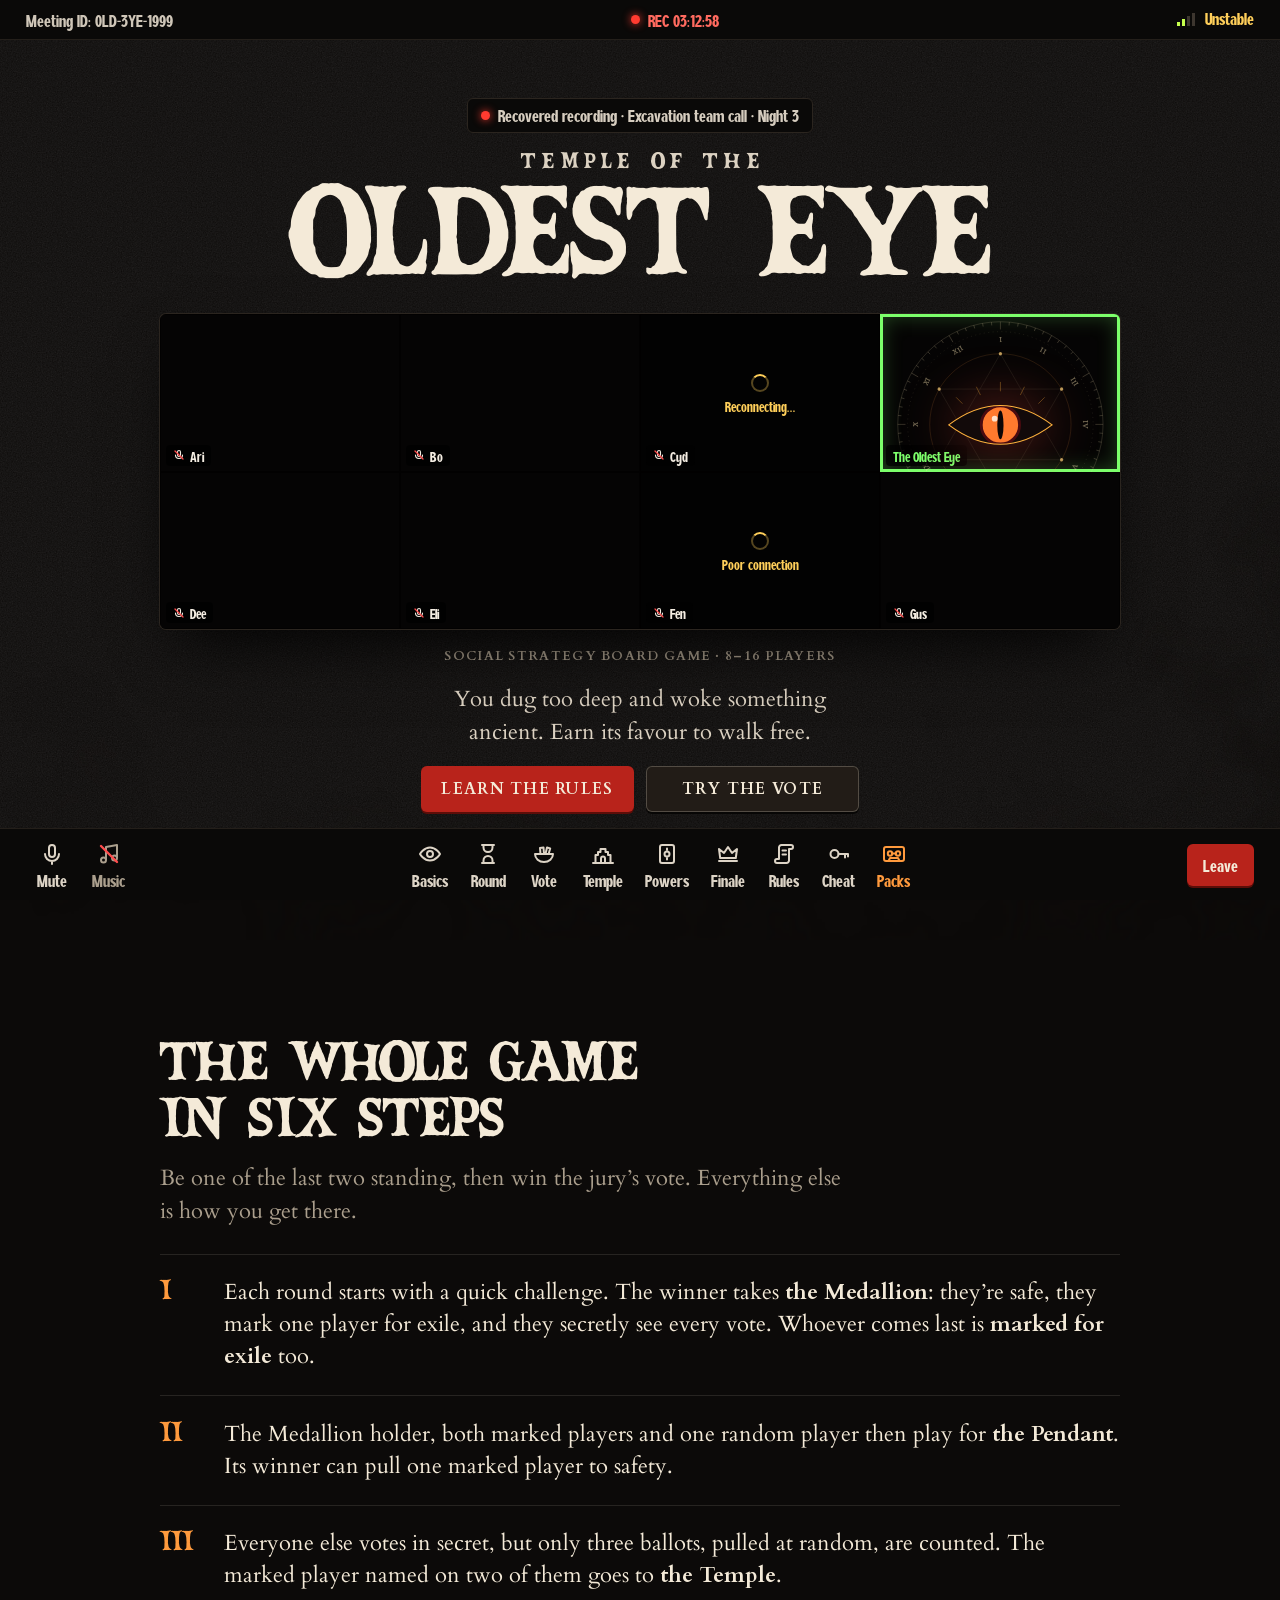
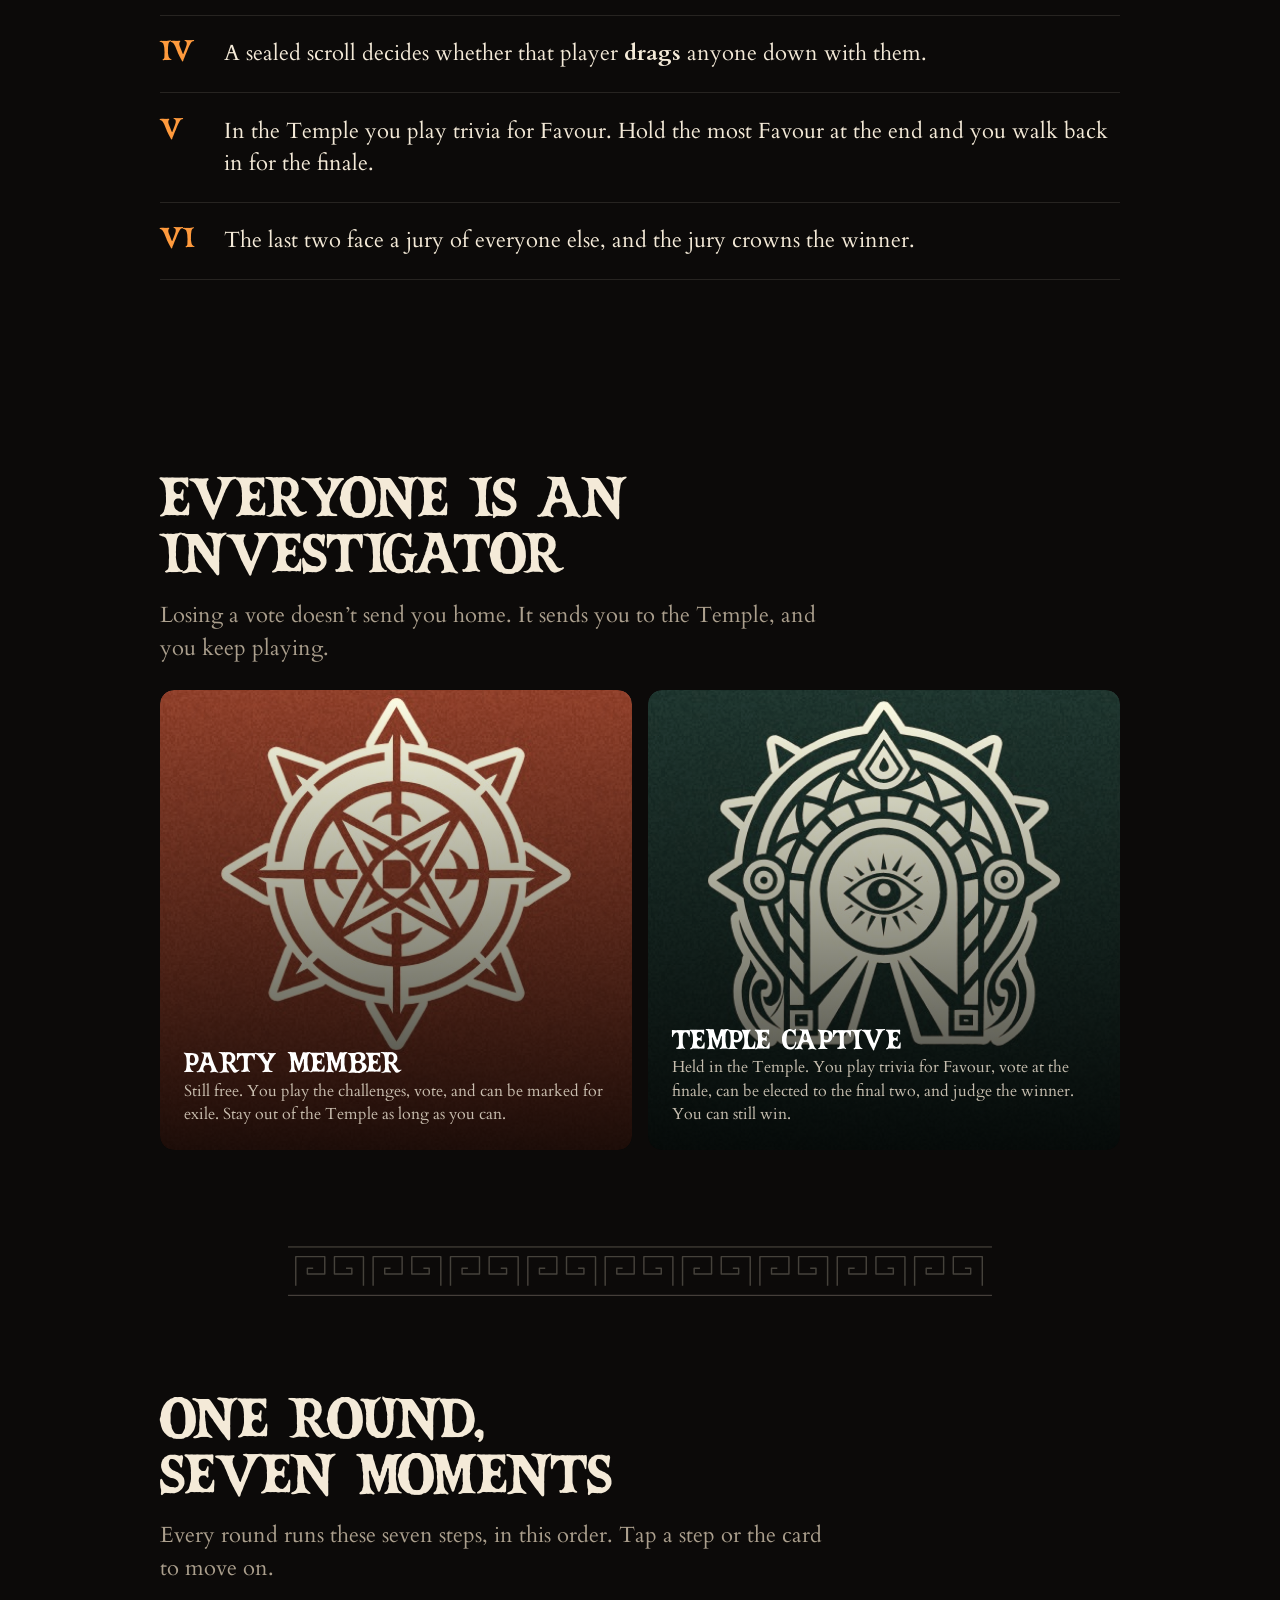
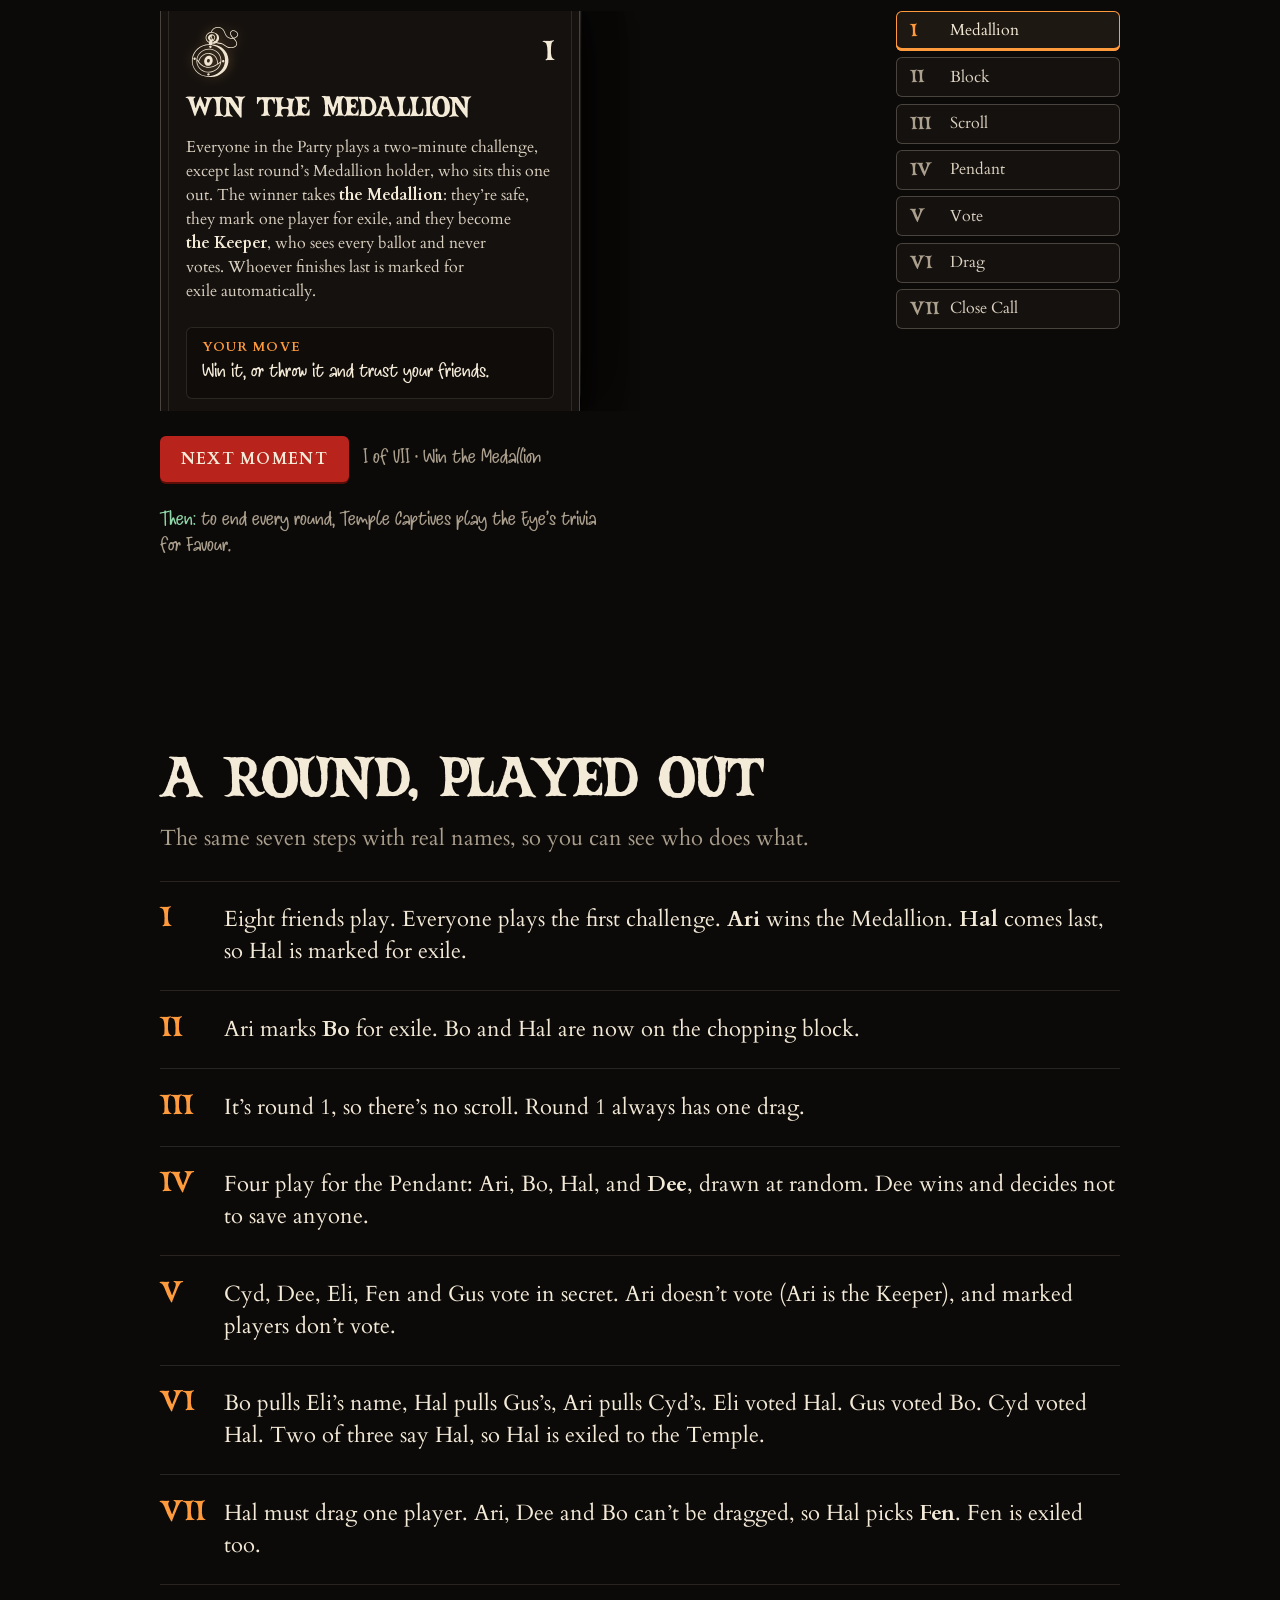
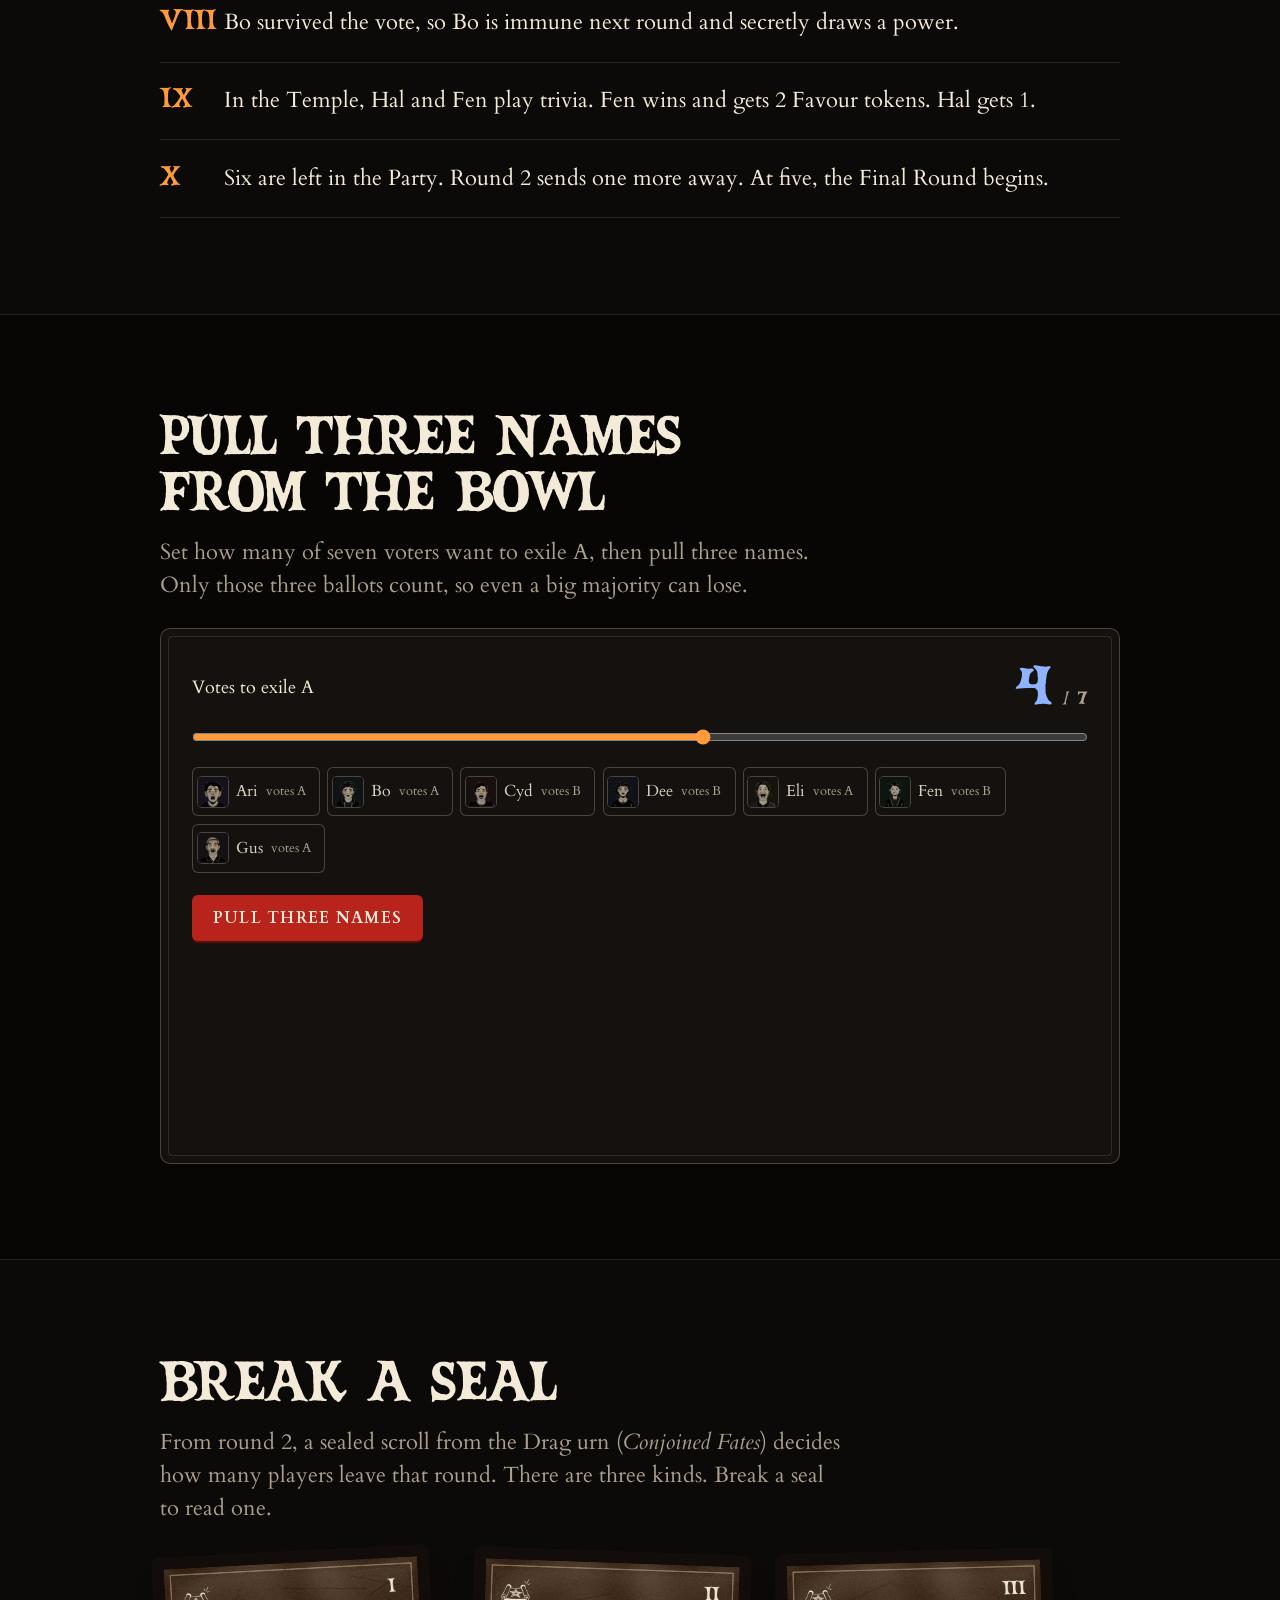
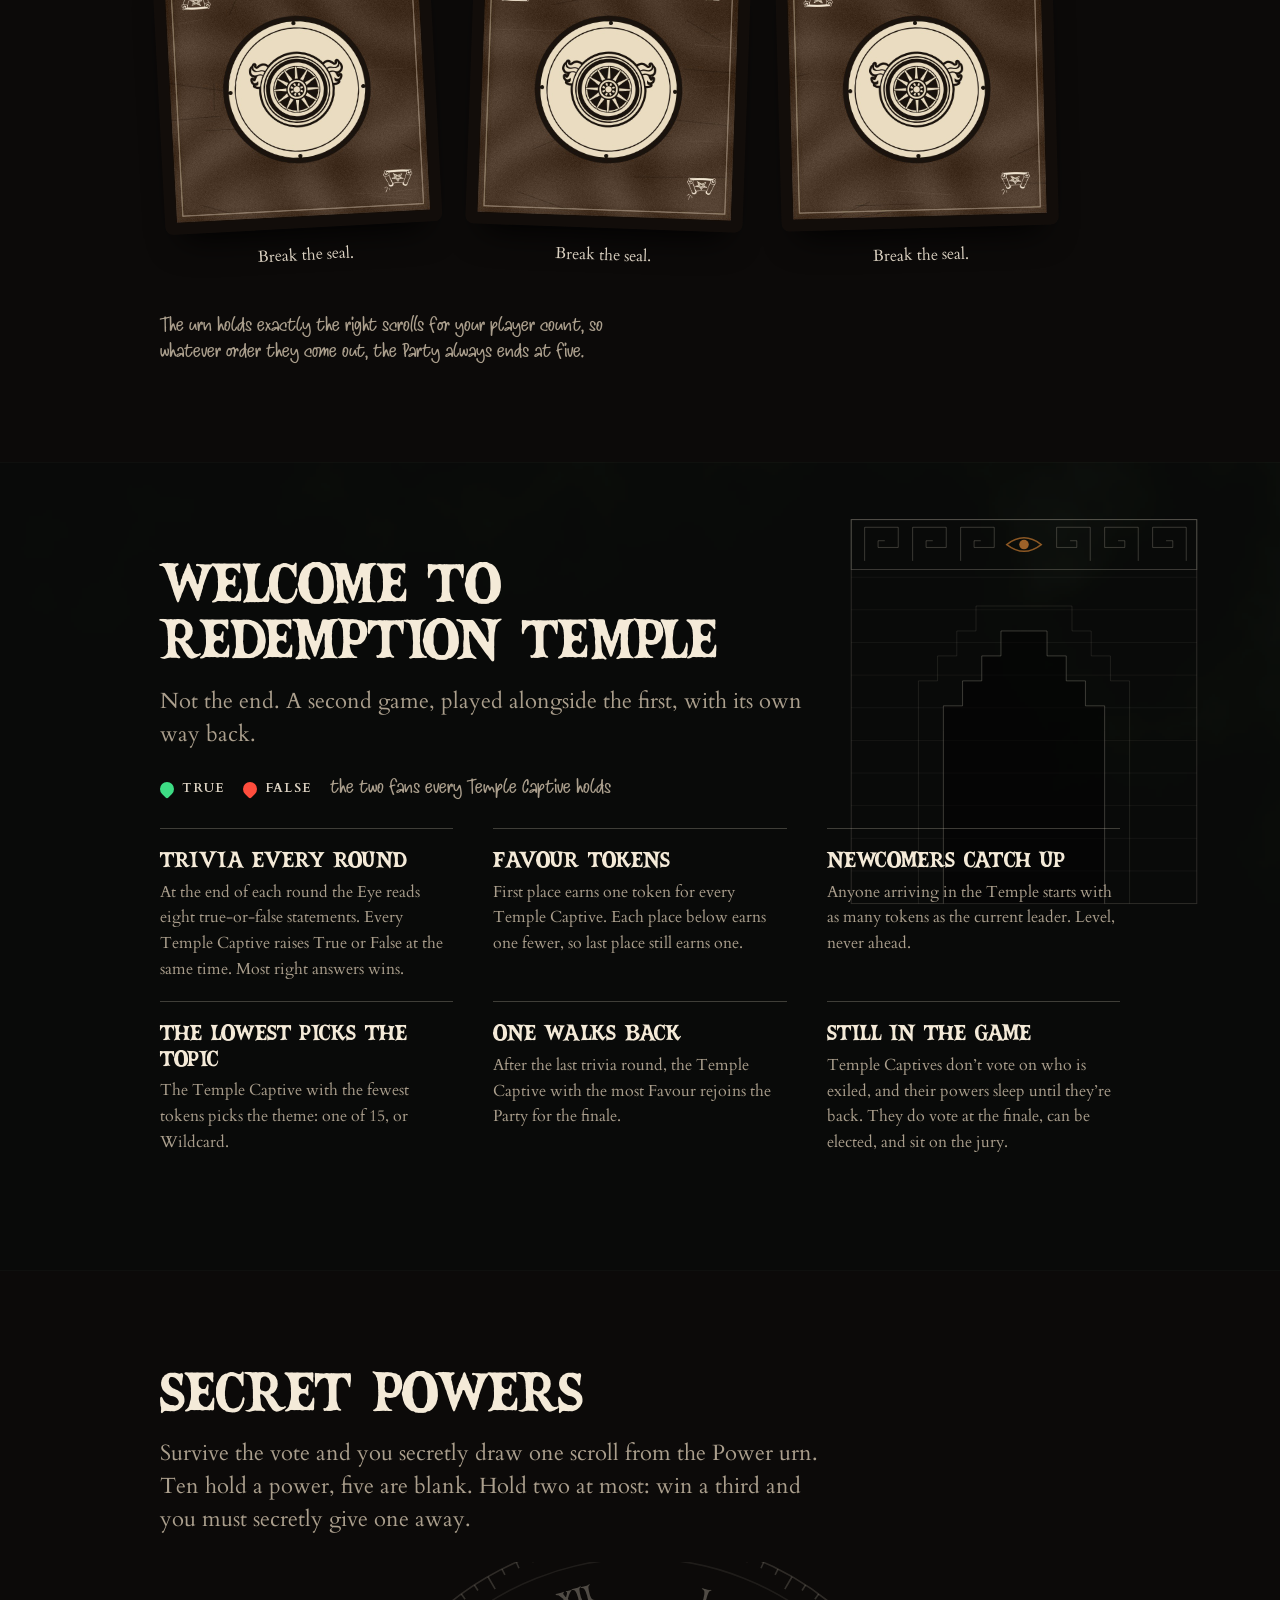
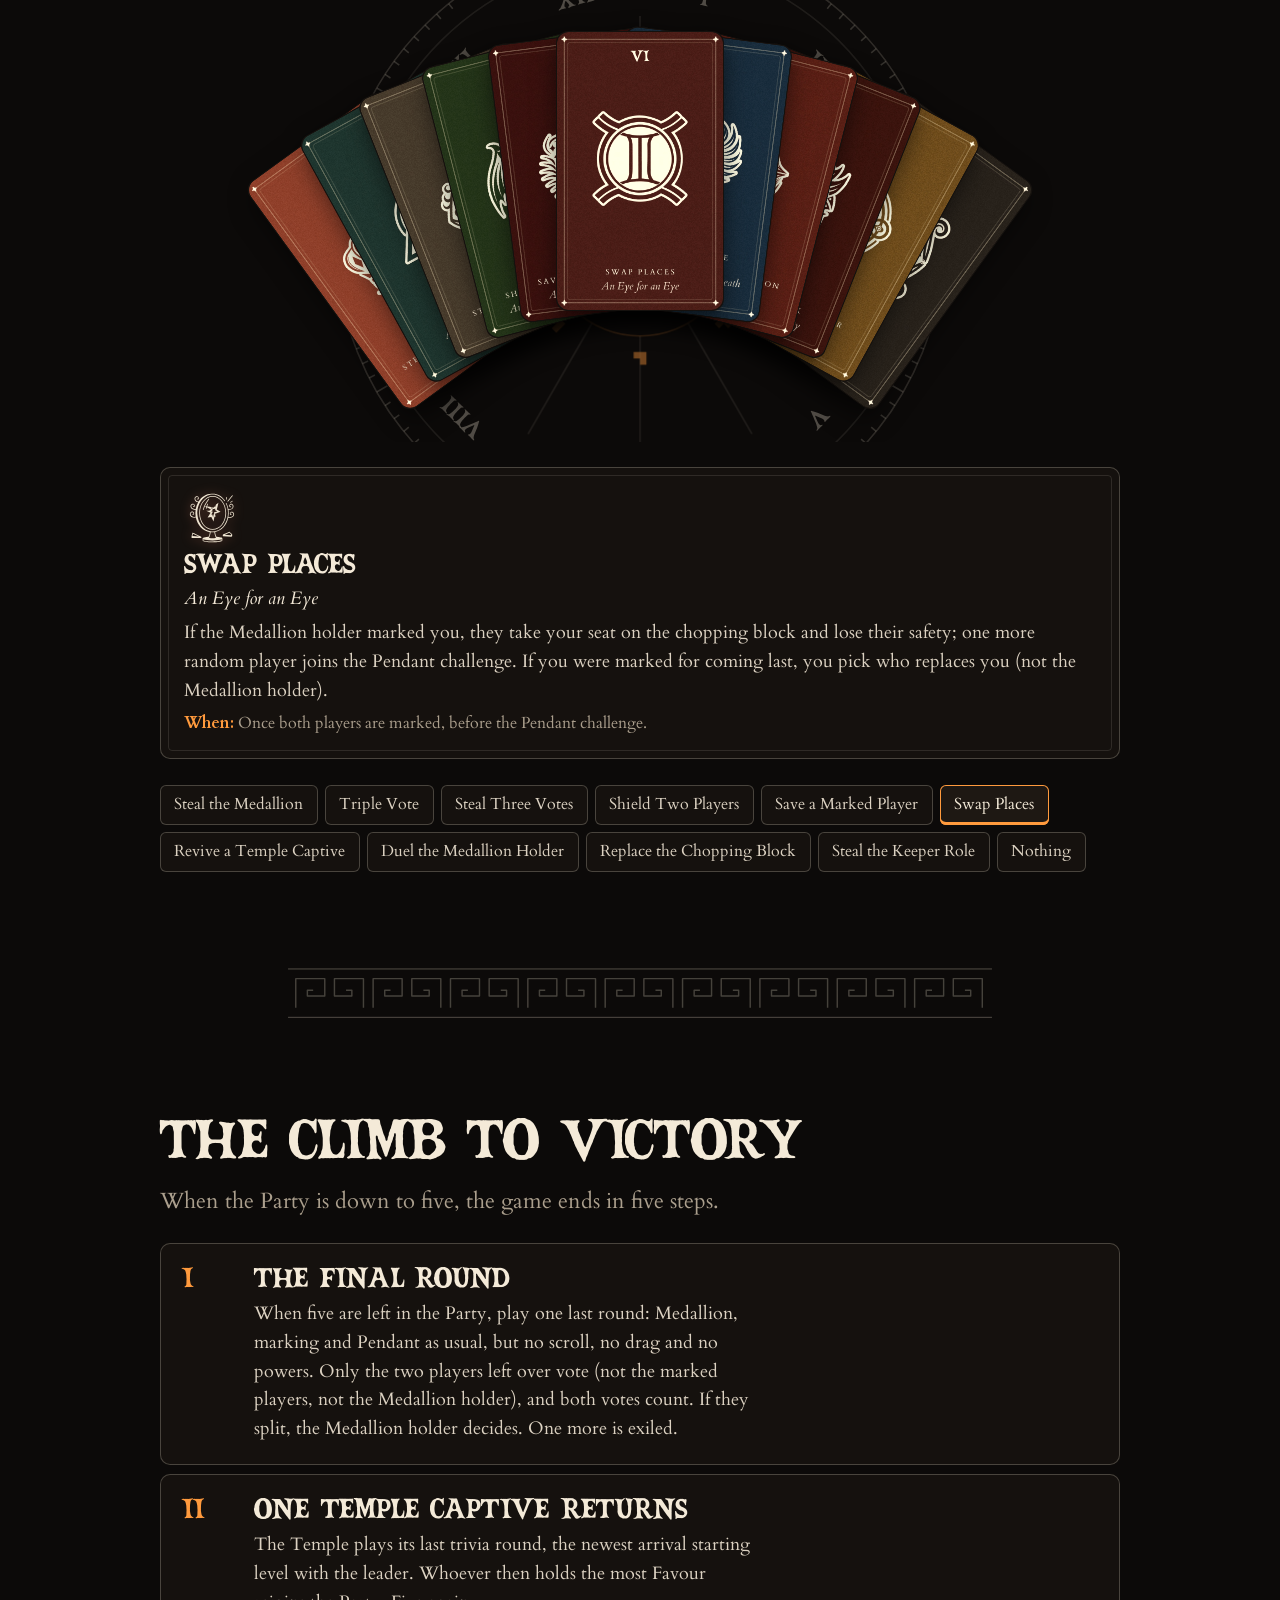
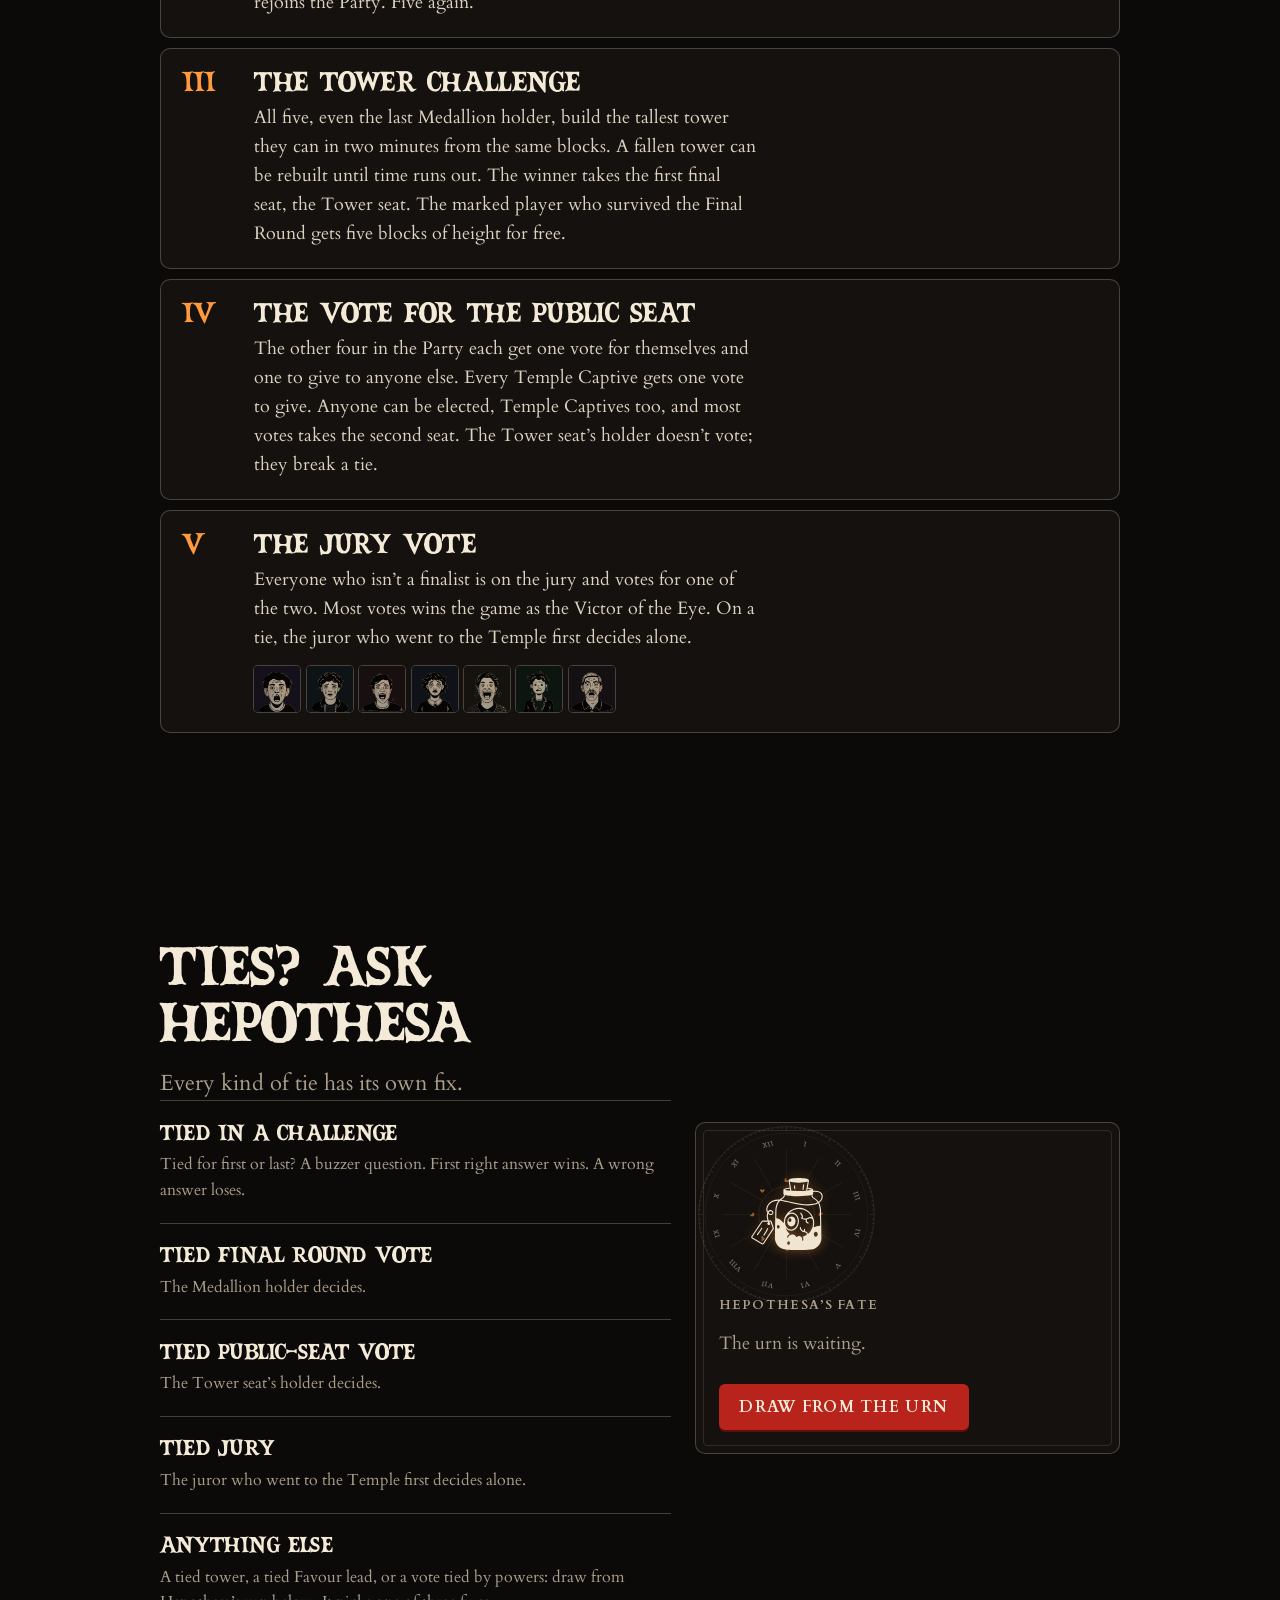
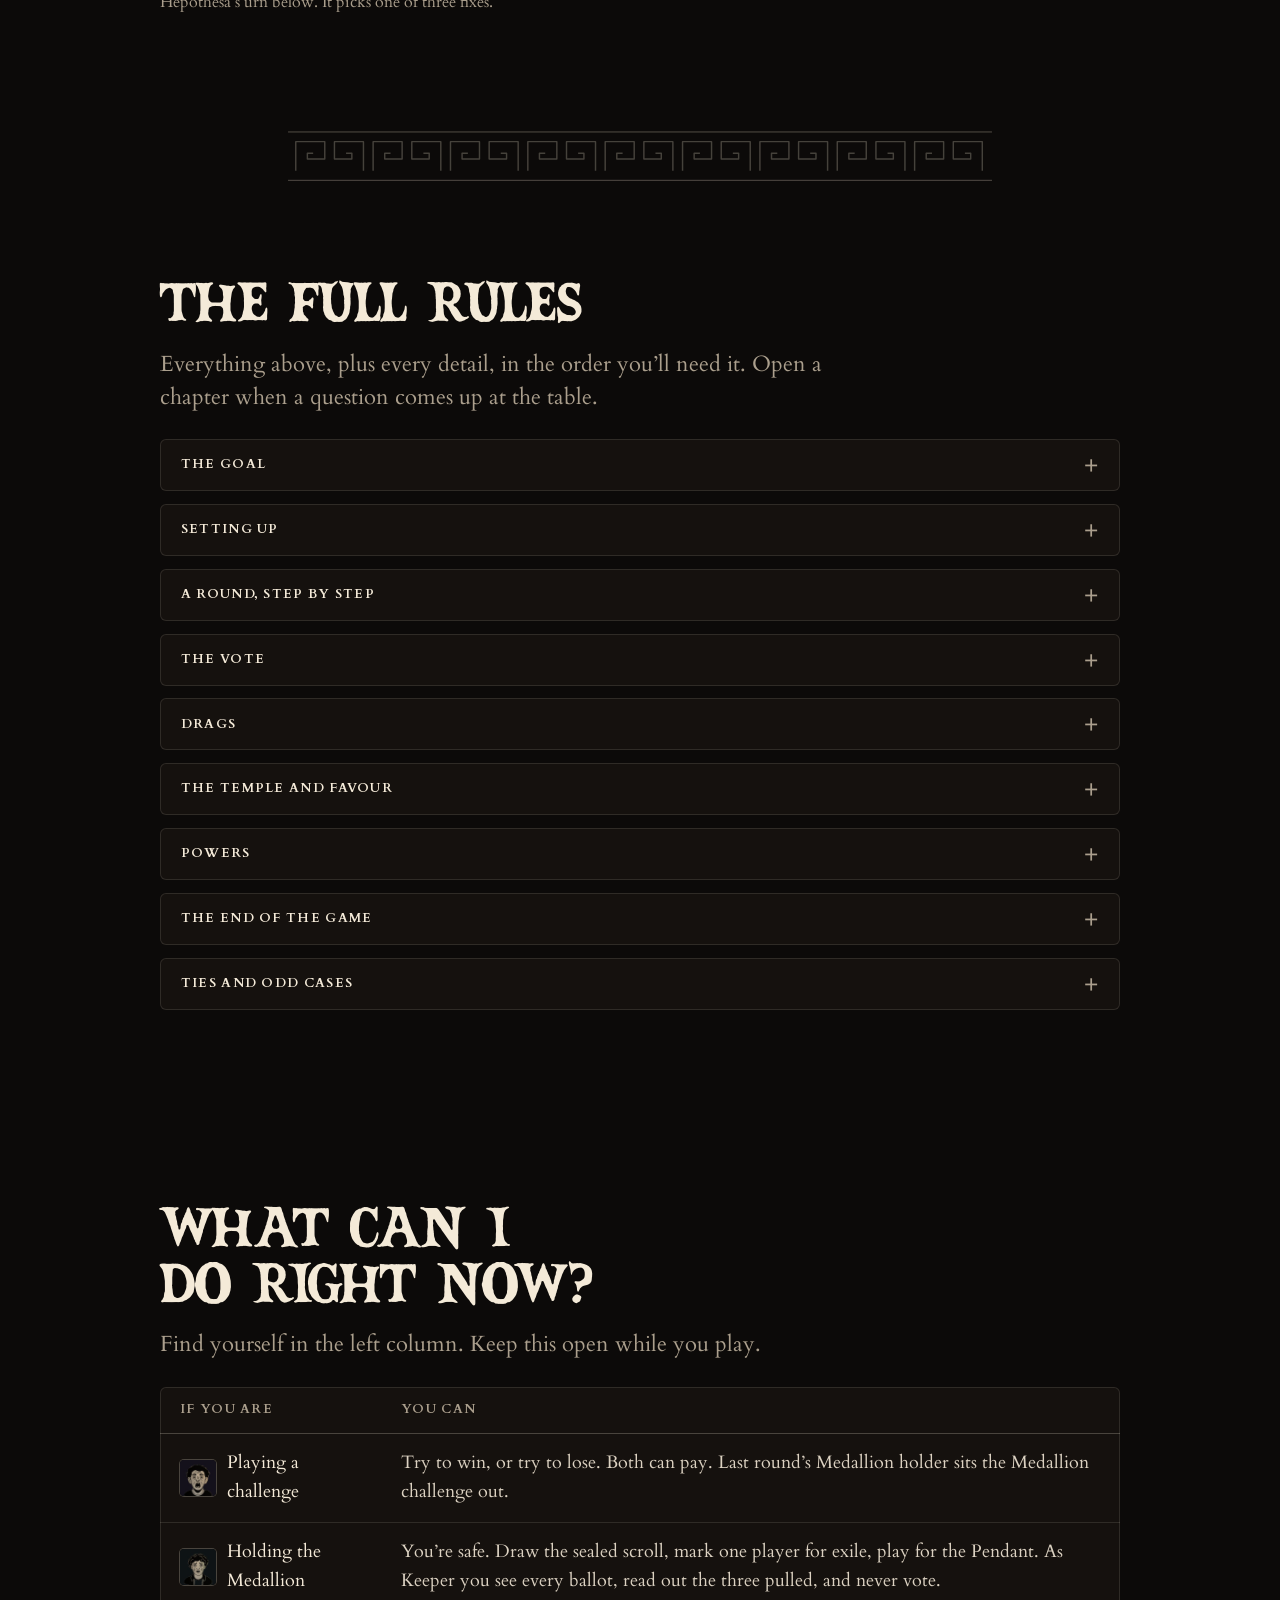
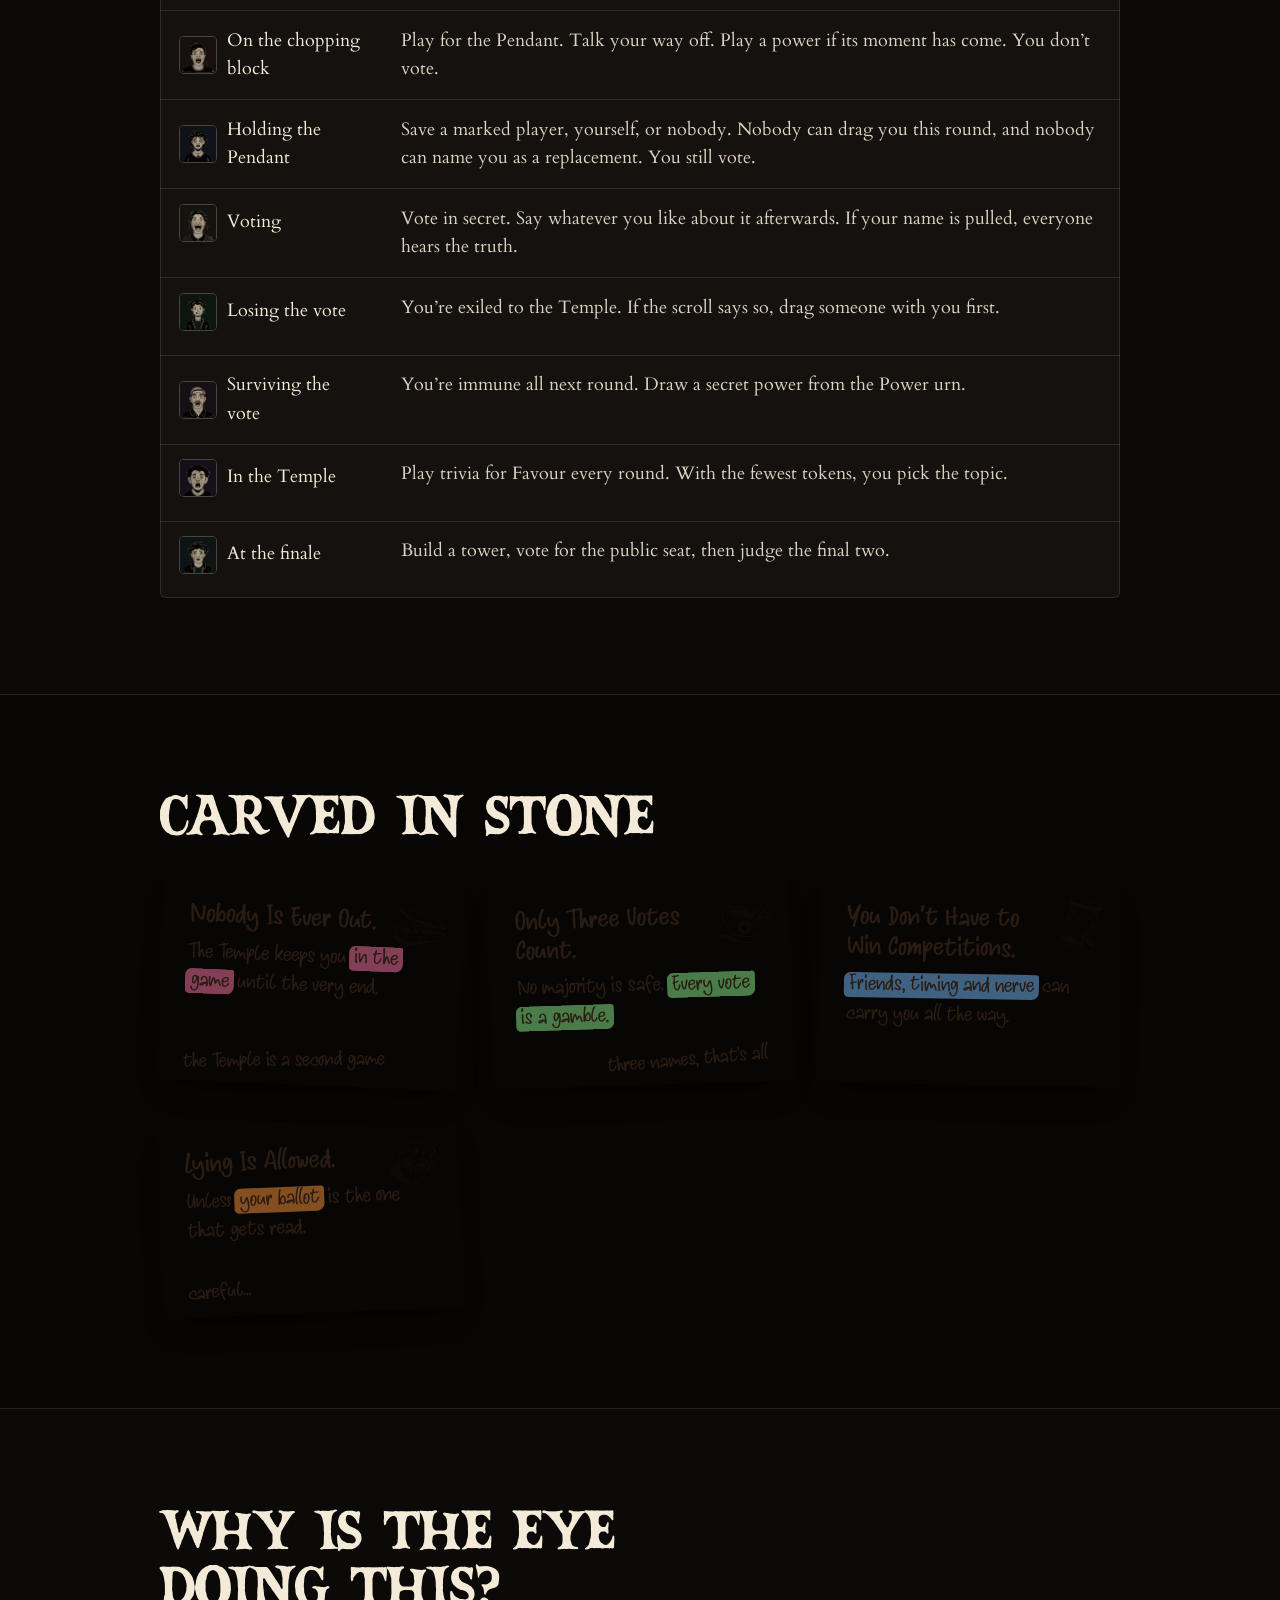
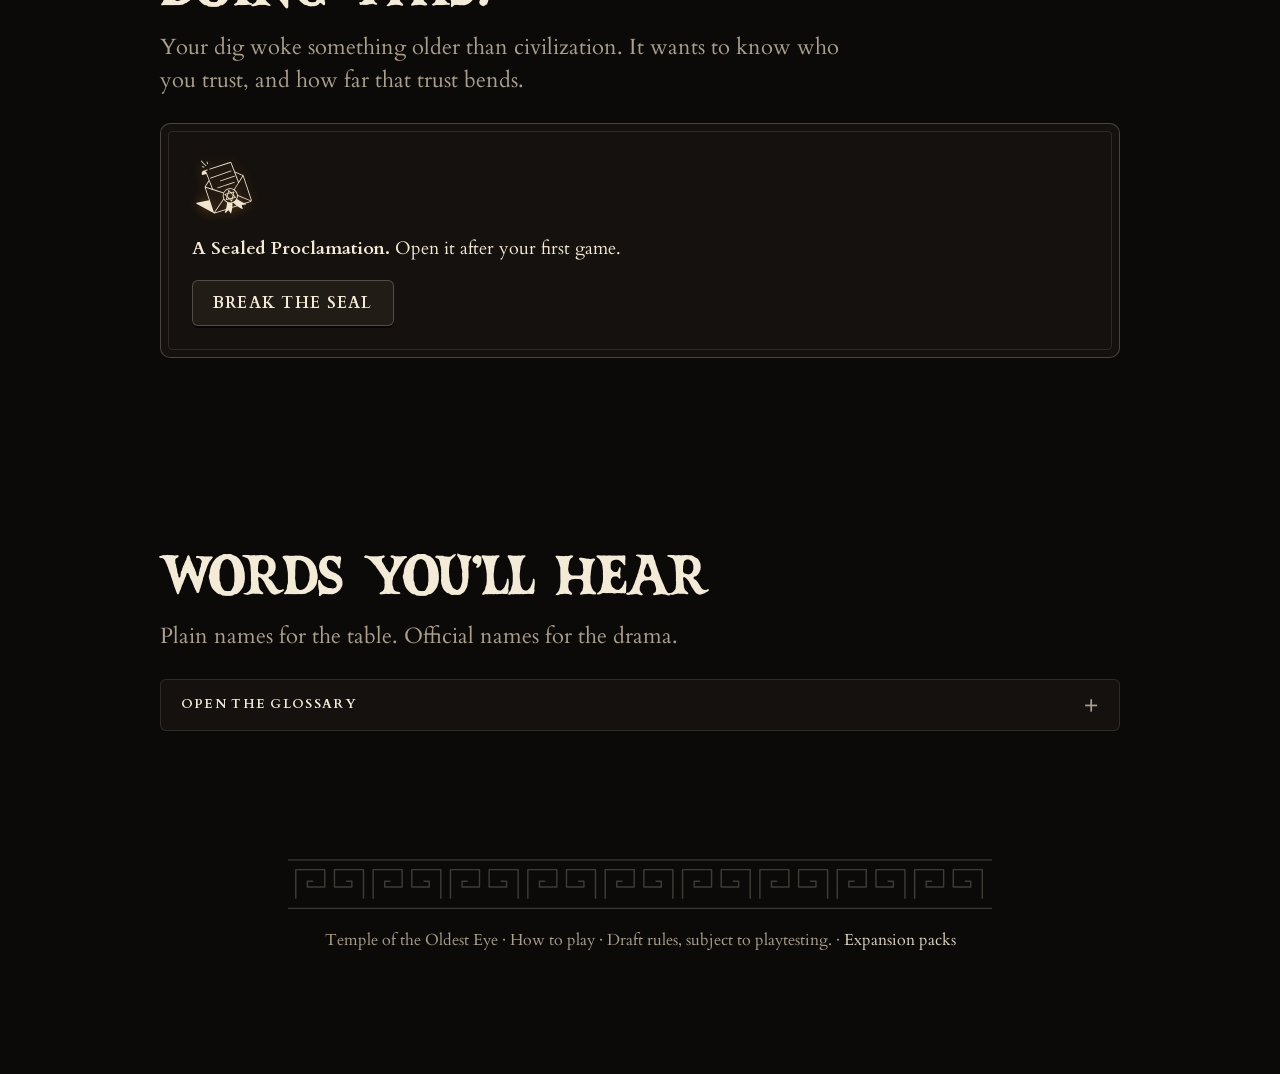
==== index.html @ 4ba27af8 "Share previews and descriptions" ====
<!doctype html>
<html lang="en">
<head>
<meta charset="utf-8">
<meta name="viewport" content="width=device-width, initial-scale=1, viewport-fit=cover">
<title>Temple of the Oldest Eye</title>
<meta name="description" content="A social strategy board game for 8 to 16 players. You dug too deep and woke something ancient. Earn its favour to walk free.">
<link rel="canonical" href="https://totoe.space/">
<meta property="og:type" content="website">
<meta property="og:site_name" content="Temple of the Oldest Eye">
<meta property="og:title" content="Temple of the Oldest Eye">
<meta property="og:description" content="A social strategy board game for 8 to 16 players. You dug too deep and woke something ancient. Earn its favour to walk free.">
<meta property="og:url" content="https://totoe.space/">
<meta property="og:image" content="https://totoe.space/og.jpg">
<meta property="og:image:width" content="1200">
<meta property="og:image:height" content="630">
<meta property="og:image:alt" content="A recovered video call: the excavation team’s webcams and the Oldest Eye’s tile under the title Temple of the Oldest Eye">
<meta name="twitter:card" content="summary_large_image">
<meta name="twitter:title" content="Temple of the Oldest Eye">
<meta name="twitter:description" content="A social strategy board game for 8 to 16 players. You dug too deep and woke something ancient. Earn its favour to walk free.">
<meta name="twitter:image" content="https://totoe.space/og.jpg">
<link rel="icon" type="image/svg+xml" href="data:image/svg+xml,%3Csvg xmlns=%22http://www.w3.org/2000/svg%22 viewBox=%220 0 64 64%22%3E%3CclipPath id=%22a%22%3E%3Cpath d=%22M4 32Q32 10 60 32Q32 54 4 32Z%22/%3E%3C/clipPath%3E%3Cpath d=%22M4 32Q32 10 60 32Q32 54 4 32Z%22 fill=%22%231a0e0c%22/%3E%3Cg clip-path=%22url%28%23a%29%22%3E%3Ccircle cx=%2232%22 cy=%2232%22 r=%2212%22 fill=%22%23ff7a2e%22 stroke=%22%234a0b10%22 stroke-width=%222.5%22/%3E%3Cellipse cx=%2232%22 cy=%2232%22 rx=%222.4%22 ry=%229.5%22 fill=%22%230b0506%22/%3E%3Ccircle cx=%2228%22 cy=%2228%22 r=%222%22 fill=%22%23fff4e6%22 opacity=%22.85%22/%3E%3C/g%3E%3Cpath d=%22M4 32Q32 10 60 32Q32 54 4 32Z%22 fill=%22none%22 stroke=%22%23ffb23d%22 stroke-width=%223%22 stroke-linejoin=%22round%22/%3E%3C/svg%3E">
<meta name="theme-color" content="#101012">
<script>
  // Review switch: ?still renders every animation in its finished state, as reduced motion does.
  if (/[?&]still\b/.test(location.search)) {
    const mm = window.matchMedia.bind(window);
    const still = q => ({ matches: true, media: q, onchange: null, addEventListener() {}, removeEventListener() {}, addListener() {}, removeListener() {}, dispatchEvent() { return false; } });
    window.matchMedia = q => /prefers-reduced-motion:\s*reduce/.test(q) ? still(q) : mm(q);
  }
</script>
  <script type="module" crossorigin>var bx0=Object.defineProperty;var DX=t=>{throw TypeError(t)};var Mx0=(t,e,n)=>e in t?bx0(t,e,{enumerable:!0,configurable:!0,writable:!0,value:n}):t[e]=n;var Y0=(t,e,n)=>Mx0(t,typeof e!="symbol"?e+"":e,n),iG=(t,e,n)=>e.has(t)||DX("Cannot "+n);var l1=(t,e,n)=>(iG(t,e,"read from private field"),n?n.call(t):e.get(t)),$1=(t,e,n)=>e.has(t)?DX("Cannot add the same private member more than once"):e instanceof WeakSet?e.add(t):e.set(t,n),a2=(t,e,n,s)=>(iG(t,e,"write to private field"),s?s.call(t,n):e.set(t,n),n),ee=(t,e,n)=>(iG(t,e,"access private method"),n);var Hw=(t,e,n,s)=>({set _(r){a2(t,e,r,n)},get _(){return l1(t,e,s)}});(function(){const e=document.createElement("link").relList;if(e&&e.supports&&e.supports("modulepreload"))return;for(const r of document.querySelectorAll('link[rel="modulepreload"]'))s(r);new MutationObserver(r=>{for(const o of r)if(o.type==="childList")for(const i of o.addedNodes)i.tagName==="LINK"&&i.rel==="modulepreload"&&s(i)}).observe(document,{childList:!0,subtree:!0});function n(r){const o={};return r.integrity&&(o.integrity=r.integrity),r.referrerPolicy&&(o.referrerPolicy=r.referrerPolicy),r.crossOrigin==="use-credentials"?o.credentials="include":r.crossOrigin==="anonymous"?o.credentials="omit":o.credentials="same-origin",o}function s(r){if(r.ep)return;r.ep=!0;const o=n(r);fetch(r.href,o)}})();function YO(t){return t&&t.__esModule&&Object.prototype.hasOwnProperty.call(t,"default")?t.default:t}var kn0={exports:{}},hk={};/**
 * @license React
 * react-jsx-runtime.production.js
 *
 * Copyright (c) Meta Platforms, Inc. and affiliates.
 *
 * This source code is licensed under the MIT license found in the
 * LICENSE file in the root directory of this source tree.
 */var Ix0=Symbol.for("react.transitional.element"),Bx0=Symbol.for("react.fragment");function Rn0(t,e,n){var s=null;if(n!==void 0&&(s=""+n),e.key!==void 0&&(s=""+e.key),"key"in e){n={};for(var r in e)r!=="key"&&(n[r]=e[r])}else n=e;return e=n.ref,{$$typeof:Ix0,type:t,key:s,ref:e!==void 0?e:null,props:n}}hk.Fragment=Bx0;hk.jsx=Rn0;hk.jsxs=Rn0;kn0.exports=hk;var Z=kn0.exports,Un0={exports:{}},mk={},Dn0={exports:{}},Gn0={};/**
 * @license React
 * scheduler.production.js
 *
 * Copyright (c) Meta Platforms, Inc. and affiliates.
 *
 * This source code is licensed under the MIT license found in the
 * LICENSE file in the root directory of this source tree.
 */(function(t){function e(O,H){var $=O.length;O.push(H);e:for(;0<$;){var e0=$-1>>>1,X=O[e0];if(0<r(X,H))O[e0]=H,O[$]=X,$=e0;else break e}}function n(O){return O.length===0?null:O[0]}function s(O){if(O.length===0)return null;var H=O[0],$=O.pop();if($!==H){O[0]=$;e:for(var e0=0,X=O.length,n0=X>>>1;e0<n0;){var o0=2*(e0+1)-1,C0=O[o0],l0=o0+1,f0=O[l0];if(0>r(C0,$))l0<X&&0>r(f0,C0)?(O[e0]=f0,O[l0]=$,e0=l0):(O[e0]=C0,O[o0]=$,e0=o0);else if(l0<X&&0>r(f0,$))O[e0]=f0,O[l0]=$,e0=l0;else break e}}return H}function r(O,H){var $=O.sortIndex-H.sortIndex;return $!==0?$:O.id-H.id}if(t.unstable_now=void 0,typeof performance=="object"&&typeof performance.now=="function"){var o=performance;t.unstable_now=function(){return o.now()}}else{var i=Date,a=i.now();t.unstable_now=function(){return i.now()-a}}var c=[],l=[],u=1,d=null,p=3,h=!1,m=!1,v=!1,C=!1,y=typeof setTimeout=="function"?setTimeout:null,E=typeof clearTimeout=="function"?clearTimeout:null,x=typeof setImmediate<"u"?setImmediate:null;function w(O){for(var H=n(l);H!==null;){if(H.callback===null)s(l);else if(H.startTime<=O)s(l),H.sortIndex=H.expirationTime,e(c,H);else break;H=n(l)}}function I(O){if(v=!1,w(O),!m)if(n(c)!==null)m=!0,k||(k=!0,z());else{var H=n(l);H!==null&&J(I,H.startTime-O)}}var k=!1,T=-1,B=5,S=-1;function R(){return C?!0:!(t.unstable_now()-S<B)}function D(){if(C=!1,k){var O=t.unstable_now();S=O;var H=!0;try{e:{m=!1,v&&(v=!1,E(T),T=-1),h=!0;var $=p;try{t:{for(w(O),d=n(c);d!==null&&!(d.expirationTime>O&&R());){var e0=d.callback;if(typeof e0=="function"){d.callback=null,p=d.priorityLevel;var X=e0(d.expirationTime<=O);if(O=t.unstable_now(),typeof X=="function"){d.callback=X,w(O),H=!0;break t}d===n(c)&&s(c),w(O)}else s(c);d=n(c)}if(d!==null)H=!0;else{var n0=n(l);n0!==null&&J(I,n0.startTime-O),H=!1}}break e}finally{d=null,p=$,h=!1}H=void 0}}finally{H?z():k=!1}}}var z;if(typeof x=="function")z=function(){x(D)};else if(typeof MessageChannel<"u"){var V=new MessageChannel,F=V.port2;V.port1.onmessage=D,z=function(){F.postMessage(null)}}else z=function(){y(D,0)};function J(O,H){T=y(function(){O(t.unstable_now())},H)}t.unstable_IdlePriority=5,t.unstable_ImmediatePriority=1,t.unstable_LowPriority=4,t.unstable_NormalPriority=3,t.unstable_Profiling=null,t.unstable_UserBlockingPriority=2,t.unstable_cancelCallback=function(O){O.callback=null},t.unstable_forceFrameRate=function(O){0>O||125<O?console.error("forceFrameRate takes a positive int between 0 and 125, forcing frame rates higher than 125 fps is not supported"):B=0<O?Math.floor(1e3/O):5},t.unstable_getCurrentPriorityLevel=function(){return p},t.unstable_next=function(O){switch(p){case 1:case 2:case 3:var H=3;break;default:H=p}var $=p;p=H;try{return O()}finally{p=$}},t.unstable_requestPaint=function(){C=!0},t.unstable_runWithPriority=function(O,H){switch(O){case 1:case 2:case 3:case 4:case 5:break;default:O=3}var $=p;p=O;try{return H()}finally{p=$}},t.unstable_scheduleCallback=function(O,H,$){var e0=t.unstable_now();switch(typeof $=="object"&&$!==null?($=$.delay,$=typeof $=="number"&&0<$?e0+$:e0):$=e0,O){case 1:var X=-1;break;case 2:X=250;break;case 5:X=1073741823;break;case 4:X=1e4;break;default:X=5e3}return X=$+X,O={id:u++,callback:H,priorityLevel:O,startTime:$,expirationTime:X,sortIndex:-1},$>e0?(O.sortIndex=$,e(l,O),n(c)===null&&O===n(l)&&(v?(E(T),T=-1):v=!0,J(I,$-e0))):(O.sortIndex=X,e(c,O),m||h||(m=!0,k||(k=!0,z()))),O},t.unstable_shouldYield=R,t.unstable_wrapCallback=function(O){var H=p;return function(){var $=p;p=H;try{return O.apply(this,arguments)}finally{p=$}}}})(Gn0);Dn0.exports=Gn0;var Sx0=Dn0.exports,Pn0={exports:{}},je={};/**
 * @license React
 * react.production.js
 *
 * Copyright (c) Meta Platforms, Inc. and affiliates.
 *
 * This source code is licensed under the MIT license found in the
 * LICENSE file in the root directory of this source tree.
 */var qO=Symbol.for("react.transitional.element"),Qx0=Symbol.for("react.portal"),Tx0=Symbol.for("react.fragment"),kx0=Symbol.for("react.strict_mode"),Rx0=Symbol.for("react.profiler"),Ux0=Symbol.for("react.consumer"),Dx0=Symbol.for("react.context"),Gx0=Symbol.for("react.forward_ref"),Px0=Symbol.for("react.suspense"),zx0=Symbol.for("react.memo"),zn0=Symbol.for("react.lazy"),GX=Symbol.iterator;function Yx0(t){return t===null||typeof t!="object"?null:(t=GX&&t[GX]||t["@@iterator"],typeof t=="function"?t:null)}var Yn0={isMounted:function(){return!1},enqueueForceUpdate:function(){},enqueueReplaceState:function(){},enqueueSetState:function(){}},qn0=Object.assign,Ln0={};function wm(t,e,n){this.props=t,this.context=e,this.refs=Ln0,this.updater=n||Yn0}wm.prototype.isReactComponent={};wm.prototype.setState=function(t,e){if(typeof t!="object"&&typeof t!="function"&&t!=null)throw Error("takes an object of state variables to update or a function which returns an object of state variables.");this.updater.enqueueSetState(this,t,e,"setState")};wm.prototype.forceUpdate=function(t){this.updater.enqueueForceUpdate(this,t,"forceUpdate")};function Fn0(){}Fn0.prototype=wm.prototype;function LO(t,e,n){this.props=t,this.context=e,this.refs=Ln0,this.updater=n||Yn0}var FO=LO.prototype=new Fn0;FO.constructor=LO;qn0(FO,wm.prototype);FO.isPureReactComponent=!0;var PX=Array.isArray,Nt={H:null,A:null,T:null,S:null,V:null},Kn0=Object.prototype.hasOwnProperty;function KO(t,e,n,s,r,o){return n=o.ref,{$$typeof:qO,type:t,key:e,ref:n!==void 0?n:null,props:o}}function qx0(t,e){return KO(t.type,e,void 0,void 0,void 0,t.props)}function OO(t){return typeof t=="object"&&t!==null&&t.$$typeof===qO}function Lx0(t){var e={"=":"=0",":":"=2"};return"$"+t.replace(/[=:]/g,function(n){return e[n]})}var zX=/\/+/g;function aG(t,e){return typeof t=="object"&&t!==null&&t.key!=null?Lx0(""+t.key):e.toString(36)}function YX(){}function Fx0(t){switch(t.status){case"fulfilled":return t.value;case"rejected":throw t.reason;default:switch(typeof t.status=="string"?t.then(YX,YX):(t.status="pending",t.then(function(e){t.status==="pending"&&(t.status="fulfilled",t.value=e)},function(e){t.status==="pending"&&(t.status="rejected",t.reason=e)})),t.status){case"fulfilled":return t.value;case"rejected":throw t.reason}}throw t}function Kp(t,e,n,s,r){var o=typeof t;(o==="undefined"||o==="boolean")&&(t=null);var i=!1;if(t===null)i=!0;else switch(o){case"bigint":case"string":case"number":i=!0;break;case"object":switch(t.$$typeof){case qO:case Qx0:i=!0;break;case zn0:return i=t._init,Kp(i(t._payload),e,n,s,r)}}if(i)return r=r(t),i=s===""?"."+aG(t,0):s,PX(r)?(n="",i!=null&&(n=i.replace(zX,"$&/")+"/"),Kp(r,e,n,"",function(l){return l})):r!=null&&(OO(r)&&(r=qx0(r,n+(r.key==null||t&&t.key===r.key?"":(""+r.key).replace(zX,"$&/")+"/")+i)),e.push(r)),1;i=0;var a=s===""?".":s+":";if(PX(t))for(var c=0;c<t.length;c++)s=t[c],o=a+aG(s,c),i+=Kp(s,e,n,o,r);else if(c=Yx0(t),typeof c=="function")for(t=c.call(t),c=0;!(s=t.next()).done;)s=s.value,o=a+aG(s,c++),i+=Kp(s,e,n,o,r);else if(o==="object"){if(typeof t.then=="function")return Kp(Fx0(t),e,n,s,r);throw e=String(t),Error("Objects are not valid as a React child (found: "+(e==="[object Object]"?"object with keys {"+Object.keys(t).join(", ")+"}":e)+"). If you meant to render a collection of children, use an array instead.")}return i}function jw(t,e,n){if(t==null)return t;var s=[],r=0;return Kp(t,s,"","",function(o){return e.call(n,o,r++)}),s}function Kx0(t){if(t._status===-1){var e=t._result;e=e(),e.then(function(n){(t._status===0||t._status===-1)&&(t._status=1,t._result=n)},function(n){(t._status===0||t._status===-1)&&(t._status=2,t._result=n)}),t._status===-1&&(t._status=0,t._result=e)}if(t._status===1)return t._result.default;throw t._result}var qX=typeof reportError=="function"?reportError:function(t){if(typeof window=="object"&&typeof window.ErrorEvent=="function"){var e=new window.ErrorEvent("error",{bubbles:!0,cancelable:!0,message:typeof t=="object"&&t!==null&&typeof t.message=="string"?String(t.message):String(t),error:t});if(!window.dispatchEvent(e))return}else if(typeof process=="object"&&typeof process.emit=="function"){process.emit("uncaughtException",t);return}console.error(t)};function Ox0(){}je.Children={map:jw,forEach:function(t,e,n){jw(t,function(){e.apply(this,arguments)},n)},count:function(t){var e=0;return jw(t,function(){e++}),e},toArray:function(t){return jw(t,function(e){return e})||[]},only:function(t){if(!OO(t))throw Error("React.Children.only expected to receive a single React element child.");return t}};je.Component=wm;je.Fragment=Tx0;je.Profiler=Rx0;je.PureComponent=LO;je.StrictMode=kx0;je.Suspense=Px0;je.__CLIENT_INTERNALS_DO_NOT_USE_OR_WARN_USERS_THEY_CANNOT_UPGRADE=Nt;je.__COMPILER_RUNTIME={__proto__:null,c:function(t){return Nt.H.useMemoCache(t)}};je.cache=function(t){return function(){return t.apply(null,arguments)}};je.cloneElement=function(t,e,n){if(t==null)throw Error("The argument must be a React element, but you passed "+t+".");var s=qn0({},t.props),r=t.key,o=void 0;if(e!=null)for(i in e.ref!==void 0&&(o=void 0),e.key!==void 0&&(r=""+e.key),e)!Kn0.call(e,i)||i==="key"||i==="__self"||i==="__source"||i==="ref"&&e.ref===void 0||(s[i]=e[i]);var i=arguments.length-2;if(i===1)s.children=n;else if(1<i){for(var a=Array(i),c=0;c<i;c++)a[c]=arguments[c+2];s.children=a}return KO(t.type,r,void 0,void 0,o,s)};je.createContext=function(t){return t={$$typeof:Dx0,_currentValue:t,_currentValue2:t,_threadCount:0,Provider:null,Consumer:null},t.Provider=t,t.Consumer={$$typeof:Ux0,_context:t},t};je.createElement=function(t,e,n){var s,r={},o=null;if(e!=null)for(s in e.key!==void 0&&(o=""+e.key),e)Kn0.call(e,s)&&s!=="key"&&s!=="__self"&&s!=="__source"&&(r[s]=e[s]);var i=arguments.length-2;if(i===1)r.children=n;else if(1<i){for(var a=Array(i),c=0;c<i;c++)a[c]=arguments[c+2];r.children=a}if(t&&t.defaultProps)for(s in i=t.defaultProps,i)r[s]===void 0&&(r[s]=i[s]);return KO(t,o,void 0,void 0,null,r)};je.createRef=function(){return{current:null}};je.forwardRef=function(t){return{$$typeof:Gx0,render:t}};je.isValidElement=OO;je.lazy=function(t){return{$$typeof:zn0,_payload:{_status:-1,_result:t},_init:Kx0}};je.memo=function(t,e){return{$$typeof:zx0,type:t,compare:e===void 0?null:e}};je.startTransition=function(t){var e=Nt.T,n={};Nt.T=n;try{var s=t(),r=Nt.S;r!==null&&r(n,s),typeof s=="object"&&s!==null&&typeof s.then=="function"&&s.then(Ox0,qX)}catch(o){qX(o)}finally{Nt.T=e}};je.unstable_useCacheRefresh=function(){return Nt.H.useCacheRefresh()};je.use=function(t){return Nt.H.use(t)};je.useActionState=function(t,e,n){return Nt.H.useActionState(t,e,n)};je.useCallback=function(t,e){return Nt.H.useCallback(t,e)};je.useContext=function(t){return Nt.H.useContext(t)};je.useDebugValue=function(){};je.useDeferredValue=function(t,e){return Nt.H.useDeferredValue(t,e)};je.useEffect=function(t,e,n){var s=Nt.H;if(typeof n=="function")throw Error("useEffect CRUD overload is not enabled in this build of React.");return s.useEffect(t,e)};je.useId=function(){return Nt.H.useId()};je.useImperativeHandle=function(t,e,n){return Nt.H.useImperativeHandle(t,e,n)};je.useInsertionEffect=function(t,e){return Nt.H.useInsertionEffect(t,e)};je.useLayoutEffect=function(t,e){return Nt.H.useLayoutEffect(t,e)};je.useMemo=function(t,e){return Nt.H.useMemo(t,e)};je.useOptimistic=function(t,e){return Nt.H.useOptimistic(t,e)};je.useReducer=function(t,e,n){return Nt.H.useReducer(t,e,n)};je.useRef=function(t){return Nt.H.useRef(t)};je.useState=function(t){return Nt.H.useState(t)};je.useSyncExternalStore=function(t,e,n){return Nt.H.useSyncExternalStore(t,e,n)};je.useTransition=function(){return Nt.H.useTransition()};je.version="19.1.0";Pn0.exports=je;var i0=Pn0.exports;const kt=YO(i0);var On0={exports:{}},U7={};/**
 * @license React
 * react-dom.production.js
 *
 * Copyright (c) Meta Platforms, Inc. and affiliates.
 *
 * This source code is licensed under the MIT license found in the
 * LICENSE file in the root directory of this source tree.
 */var Vx0=i0;function Vn0(t){var e="https://react.dev/errors/"+t;if(1<arguments.length){e+="?args[]="+encodeURIComponent(arguments[1]);for(var n=2;n<arguments.length;n++)e+="&args[]="+encodeURIComponent(arguments[n])}return"Minified React error #"+t+"; visit "+e+" for the full message or use the non-minified dev environment for full errors and additional helpful warnings."}function qi(){}var C7={d:{f:qi,r:function(){throw Error(Vn0(522))},D:qi,C:qi,L:qi,m:qi,X:qi,S:qi,M:qi},p:0,findDOMNode:null},Jx0=Symbol.for("react.portal");function Nx0(t,e,n){var s=3<arguments.length&&arguments[3]!==void 0?arguments[3]:null;return{$$typeof:Jx0,key:s==null?null:""+s,children:t,containerInfo:e,implementation:n}}var Zy=Vx0.__CLIENT_INTERNALS_DO_NOT_USE_OR_WARN_USERS_THEY_CANNOT_UPGRADE;function gk(t,e){if(t==="font")return"";if(typeof e=="string")return e==="use-credentials"?e:""}U7.__DOM_INTERNALS_DO_NOT_USE_OR_WARN_USERS_THEY_CANNOT_UPGRADE=C7;U7.createPortal=function(t,e){var n=2<arguments.length&&arguments[2]!==void 0?arguments[2]:null;if(!e||e.nodeType!==1&&e.nodeType!==9&&e.nodeType!==11)throw Error(Vn0(299));return Nx0(t,e,null,n)};U7.flushSync=function(t){var e=Zy.T,n=C7.p;try{if(Zy.T=null,C7.p=2,t)return t()}finally{Zy.T=e,C7.p=n,C7.d.f()}};U7.preconnect=function(t,e){typeof t=="string"&&(e?(e=e.crossOrigin,e=typeof e=="string"?e==="use-credentials"?e:"":void 0):e=null,C7.d.C(t,e))};U7.prefetchDNS=function(t){typeof t=="string"&&C7.d.D(t)};U7.preinit=function(t,e){if(typeof t=="string"&&e&&typeof e.as=="string"){var n=e.as,s=gk(n,e.crossOrigin),r=typeof e.integrity=="string"?e.integrity:void 0,o=typeof e.fetchPriority=="string"?e.fetchPriority:void 0;n==="style"?C7.d.S(t,typeof e.precedence=="string"?e.precedence:void 0,{crossOrigin:s,integrity:r,fetchPriority:o}):n==="script"&&C7.d.X(t,{crossOrigin:s,integrity:r,fetchPriority:o,nonce:typeof e.nonce=="string"?e.nonce:void 0})}};U7.preinitModule=function(t,e){if(typeof t=="string")if(typeof e=="object"&&e!==null){if(e.as==null||e.as==="script"){var n=gk(e.as,e.crossOrigin);C7.d.M(t,{crossOrigin:n,integrity:typeof e.integrity=="string"?e.integrity:void 0,nonce:typeof e.nonce=="string"?e.nonce:void 0})}}else e==null&&C7.d.M(t)};U7.preload=function(t,e){if(typeof t=="string"&&typeof e=="object"&&e!==null&&typeof e.as=="string"){var n=e.as,s=gk(n,e.crossOrigin);C7.d.L(t,n,{crossOrigin:s,integrity:typeof e.integrity=="string"?e.integrity:void 0,nonce:typeof e.nonce=="string"?e.nonce:void 0,type:typeof e.type=="string"?e.type:void 0,fetchPriority:typeof e.fetchPriority=="string"?e.fetchPriority:void 0,referrerPolicy:typeof e.referrerPolicy=="string"?e.referrerPolicy:void 0,imageSrcSet:typeof e.imageSrcSet=="string"?e.imageSrcSet:void 0,imageSizes:typeof e.imageSizes=="string"?e.imageSizes:void 0,media:typeof e.media=="string"?e.media:void 0})}};U7.preloadModule=function(t,e){if(typeof t=="string")if(e){var n=gk(e.as,e.crossOrigin);C7.d.m(t,{as:typeof e.as=="string"&&e.as!=="script"?e.as:void 0,crossOrigin:n,integrity:typeof e.integrity=="string"?e.integrity:void 0})}else C7.d.m(t)};U7.requestFormReset=function(t){C7.d.r(t)};U7.unstable_batchedUpdates=function(t,e){return t(e)};U7.useFormState=function(t,e,n){return Zy.H.useFormState(t,e,n)};U7.useFormStatus=function(){return Zy.H.useHostTransitionStatus()};U7.version="19.1.0";function Jn0(){if(!(typeof __REACT_DEVTOOLS_GLOBAL_HOOK__>"u"||typeof __REACT_DEVTOOLS_GLOBAL_HOOK__.checkDCE!="function"))try{__REACT_DEVTOOLS_GLOBAL_HOOK__.checkDCE(Jn0)}catch(t){console.error(t)}}Jn0(),On0.exports=U7;var ts=On0.exports;/**
 * @license React
 * react-dom-client.production.js
 *
 * Copyright (c) Meta Platforms, Inc. and affiliates.
 *
 * This source code is licensed under the MIT license found in the
 * LICENSE file in the root directory of this source tree.
 */var w6=Sx0,Nn0=i0,Wx0=ts;function J1(t){var e="https://react.dev/errors/"+t;if(1<arguments.length){e+="?args[]="+encodeURIComponent(arguments[1]);for(var n=2;n<arguments.length;n++)e+="&args[]="+encodeURIComponent(arguments[n])}return"Minified React error #"+t+"; visit "+e+" for the full message or use the non-minified dev environment for full errors and additional helpful warnings."}function Wn0(t){return!(!t||t.nodeType!==1&&t.nodeType!==9&&t.nodeType!==11)}function GE(t){var e=t,n=t;if(t.alternate)for(;e.return;)e=e.return;else{t=e;do e=t,e.flags&4098&&(n=e.return),t=e.return;while(t)}return e.tag===3?n:null}function Hn0(t){if(t.tag===13){var e=t.memoizedState;if(e===null&&(t=t.alternate,t!==null&&(e=t.memoizedState)),e!==null)return e.dehydrated}return null}function LX(t){if(GE(t)!==t)throw Error(J1(188))}function Hx0(t){var e=t.alternate;if(!e){if(e=GE(t),e===null)throw Error(J1(188));return e!==t?null:t}for(var n=t,s=e;;){var r=n.return;if(r===null)break;var o=r.alternate;if(o===null){if(s=r.return,s!==null){n=s;continue}break}if(r.child===o.child){for(o=r.child;o;){if(o===n)return LX(r),t;if(o===s)return LX(r),e;o=o.sibling}throw Error(J1(188))}if(n.return!==s.return)n=r,s=o;else{for(var i=!1,a=r.child;a;){if(a===n){i=!0,n=r,s=o;break}if(a===s){i=!0,s=r,n=o;break}a=a.sibling}if(!i){for(a=o.child;a;){if(a===n){i=!0,n=o,s=r;break}if(a===s){i=!0,s=o,n=r;break}a=a.sibling}if(!i)throw Error(J1(189))}}if(n.alternate!==s)throw Error(J1(190))}if(n.tag!==3)throw Error(J1(188));return n.stateNode.current===n?t:e}function jn0(t){var e=t.tag;if(e===5||e===26||e===27||e===6)return t;for(t=t.child;t!==null;){if(e=jn0(t),e!==null)return e;t=t.sibling}return null}var zt=Object.assign,jx0=Symbol.for("react.element"),Zw=Symbol.for("react.transitional.element"),by=Symbol.for("react.portal"),Xp=Symbol.for("react.fragment"),Zn0=Symbol.for("react.strict_mode"),XY=Symbol.for("react.profiler"),Zx0=Symbol.for("react.provider"),Xn0=Symbol.for("react.consumer"),Io=Symbol.for("react.context"),VO=Symbol.for("react.forward_ref"),_Y=Symbol.for("react.suspense"),$Y=Symbol.for("react.suspense_list"),JO=Symbol.for("react.memo"),sa=Symbol.for("react.lazy"),eq=Symbol.for("react.activity"),Xx0=Symbol.for("react.memo_cache_sentinel"),FX=Symbol.iterator;function Gg(t){return t===null||typeof t!="object"?null:(t=FX&&t[FX]||t["@@iterator"],typeof t=="function"?t:null)}var _x0=Symbol.for("react.client.reference");function tq(t){if(t==null)return null;if(typeof t=="function")return t.$$typeof===_x0?null:t.displayName||t.name||null;if(typeof t=="string")return t;switch(t){case Xp:return"Fragment";case XY:return"Profiler";case Zn0:return"StrictMode";case _Y:return"Suspense";case $Y:return"SuspenseList";case eq:return"Activity"}if(typeof t=="object")switch(t.$$typeof){case by:return"Portal";case Io:return(t.displayName||"Context")+".Provider";case Xn0:return(t._context.displayName||"Context")+".Consumer";case VO:var e=t.render;return t=t.displayName,t||(t=e.displayName||e.name||"",t=t!==""?"ForwardRef("+t+")":"ForwardRef"),t;case JO:return e=t.displayName||null,e!==null?e:tq(t.type)||"Memo";case sa:e=t._payload,t=t._init;try{return tq(t(e))}catch{}}return null}var My=Array.isArray,ye=Nn0.__CLIENT_INTERNALS_DO_NOT_USE_OR_WARN_USERS_THEY_CANNOT_UPGRADE,W3=Wx0.__DOM_INTERNALS_DO_NOT_USE_OR_WARN_USERS_THEY_CANNOT_UPGRADE,_A={pending:!1,data:null,method:null,action:null},nq=[],_p=-1;function mr(t){return{current:t}}function Z6(t){0>_p||(t.current=nq[_p],nq[_p]=null,_p--)}function Wt(t,e){_p++,nq[_p]=t.current,t.current=e}var Xs=mr(null),Xv=mr(null),oc=mr(null),xB=mr(null);function wB(t,e){switch(Wt(oc,e),Wt(Xv,t),Wt(Xs,null),e.nodeType){case 9:case 11:t=(t=e.documentElement)&&(t=t.namespaceURI)?N_(t):0;break;default:if(t=e.tagName,e=e.namespaceURI)e=N_(e),t=fo0(e,t);else switch(t){case"svg":t=1;break;case"math":t=2;break;default:t=0}}Z6(Xs),Wt(Xs,t)}function Ch(){Z6(Xs),Z6(Xv),Z6(oc)}function sq(t){t.memoizedState!==null&&Wt(xB,t);var e=Xs.current,n=fo0(e,t.type);e!==n&&(Wt(Xv,t),Wt(Xs,n))}function bB(t){Xv.current===t&&(Z6(Xs),Z6(Xv)),xB.current===t&&(Z6(xB),aC._currentValue=_A)}var rq=Object.prototype.hasOwnProperty,NO=w6.unstable_scheduleCallback,cG=w6.unstable_cancelCallback,$x0=w6.unstable_shouldYield,ew0=w6.unstable_requestPaint,_s=w6.unstable_now,tw0=w6.unstable_getCurrentPriorityLevel,_n0=w6.unstable_ImmediatePriority,$n0=w6.unstable_UserBlockingPriority,MB=w6.unstable_NormalPriority,nw0=w6.unstable_LowPriority,es0=w6.unstable_IdlePriority,sw0=w6.log,rw0=w6.unstable_setDisableYieldValue,PE=null,A8=null;function Ea(t){if(typeof sw0=="function"&&rw0(t),A8&&typeof A8.setStrictMode=="function")try{A8.setStrictMode(PE,t)}catch{}}var u8=Math.clz32?Math.clz32:aw0,ow0=Math.log,iw0=Math.LN2;function aw0(t){return t>>>=0,t===0?32:31-(ow0(t)/iw0|0)|0}var Xw=256,_w=4194304;function $l(t){var e=t&42;if(e!==0)return e;switch(t&-t){case 1:return 1;case 2:return 2;case 4:return 4;case 8:return 8;case 16:return 16;case 32:return 32;case 64:return 64;case 128:return 128;case 256:case 512:case 1024:case 2048:case 4096:case 8192:case 16384:case 32768:case 65536:case 131072:case 262144:case 524288:case 1048576:case 2097152:return t&4194048;case 4194304:case 8388608:case 16777216:case 33554432:return t&62914560;case 67108864:return 67108864;case 134217728:return 134217728;case 268435456:return 268435456;case 536870912:return 536870912;case 1073741824:return 0;default:return t}}function yk(t,e,n){var s=t.pendingLanes;if(s===0)return 0;var r=0,o=t.suspendedLanes,i=t.pingedLanes;t=t.warmLanes;var a=s&134217727;return a!==0?(s=a&~o,s!==0?r=$l(s):(i&=a,i!==0?r=$l(i):n||(n=a&~t,n!==0&&(r=$l(n))))):(a=s&~o,a!==0?r=$l(a):i!==0?r=$l(i):n||(n=s&~t,n!==0&&(r=$l(n)))),r===0?0:e!==0&&e!==r&&!(e&o)&&(o=r&-r,n=e&-e,o>=n||o===32&&(n&4194048)!==0)?e:r}function zE(t,e){return(t.pendingLanes&~(t.suspendedLanes&~t.pingedLanes)&e)===0}function cw0(t,e){switch(t){case 1:case 2:case 4:case 8:case 64:return e+250;case 16:case 32:case 128:case 256:case 512:case 1024:case 2048:case 4096:case 8192:case 16384:case 32768:case 65536:case 131072:case 262144:case 524288:case 1048576:case 2097152:return e+5e3;case 4194304:case 8388608:case 16777216:case 33554432:return-1;case 67108864:case 134217728:case 268435456:case 536870912:case 1073741824:return-1;default:return-1}}function ts0(){var t=Xw;return Xw<<=1,!(Xw&4194048)&&(Xw=256),t}function ns0(){var t=_w;return _w<<=1,!(_w&62914560)&&(_w=4194304),t}function lG(t){for(var e=[],n=0;31>n;n++)e.push(t);return e}function YE(t,e){t.pendingLanes|=e,e!==268435456&&(t.suspendedLanes=0,t.pingedLanes=0,t.warmLanes=0)}function lw0(t,e,n,s,r,o){var i=t.pendingLanes;t.pendingLanes=n,t.suspendedLanes=0,t.pingedLanes=0,t.warmLanes=0,t.expiredLanes&=n,t.entangledLanes&=n,t.errorRecoveryDisabledLanes&=n,t.shellSuspendCounter=0;var a=t.entanglements,c=t.expirationTimes,l=t.hiddenUpdates;for(n=i&~n;0<n;){var u=31-u8(n),d=1<<u;a[u]=0,c[u]=-1;var p=l[u];if(p!==null)for(l[u]=null,u=0;u<p.length;u++){var h=p[u];h!==null&&(h.lane&=-536870913)}n&=~d}s!==0&&ss0(t,s,0),o!==0&&r===0&&t.tag!==0&&(t.suspendedLanes|=o&~(i&~e))}function ss0(t,e,n){t.pendingLanes|=e,t.suspendedLanes&=~e;var s=31-u8(e);t.entangledLanes|=e,t.entanglements[s]=t.entanglements[s]|1073741824|n&4194090}function rs0(t,e){var n=t.entangledLanes|=e;for(t=t.entanglements;n;){var s=31-u8(n),r=1<<s;r&e|t[s]&e&&(t[s]|=e),n&=~r}}function WO(t){switch(t){case 2:t=1;break;case 8:t=4;break;case 32:t=16;break;case 256:case 512:case 1024:case 2048:case 4096:case 8192:case 16384:case 32768:case 65536:case 131072:case 262144:case 524288:case 1048576:case 2097152:case 4194304:case 8388608:case 16777216:case 33554432:t=128;break;case 268435456:t=134217728;break;default:t=0}return t}function HO(t){return t&=-t,2<t?8<t?t&134217727?32:268435456:8:2}function os0(){var t=W3.p;return t!==0?t:(t=window.event,t===void 0?32:bo0(t.type))}function Aw0(t,e){var n=W3.p;try{return W3.p=t,e()}finally{W3.p=n}}var tl=Math.random().toString(36).slice(2),V4="__reactFiber$"+tl,C9="__reactProps$"+tl,bm="__reactContainer$"+tl,oq="__reactEvents$"+tl,uw0="__reactListeners$"+tl,dw0="__reactHandles$"+tl,KX="__reactResources$"+tl,qE="__reactMarker$"+tl;function jO(t){delete t[V4],delete t[C9],delete t[oq],delete t[uw0],delete t[dw0]}function $p(t){var e=t[V4];if(e)return e;for(var n=t.parentNode;n;){if(e=n[bm]||n[V4]){if(n=e.alternate,e.child!==null||n!==null&&n.child!==null)for(t=j_(t);t!==null;){if(n=t[V4])return n;t=j_(t)}return e}t=n,n=t.parentNode}return null}function Mm(t){if(t=t[V4]||t[bm]){var e=t.tag;if(e===5||e===6||e===13||e===26||e===27||e===3)return t}return null}function Iy(t){var e=t.tag;if(e===5||e===26||e===27||e===6)return t.stateNode;throw Error(J1(33))}function Bf(t){var e=t[KX];return e||(e=t[KX]={hoistableStyles:new Map,hoistableScripts:new Map}),e}function O6(t){t[qE]=!0}var is0=new Set,as0={};function Ju(t,e){Eh(t,e),Eh(t+"Capture",e)}function Eh(t,e){for(as0[t]=e,t=0;t<e.length;t++)is0.add(e[t])}var pw0=RegExp("^[:A-Z_a-z\\u00C0-\\u00D6\\u00D8-\\u00F6\\u00F8-\\u02FF\\u0370-\\u037D\\u037F-\\u1FFF\\u200C-\\u200D\\u2070-\\u218F\\u2C00-\\u2FEF\\u3001-\\uD7FF\\uF900-\\uFDCF\\uFDF0-\\uFFFD][:A-Z_a-z\\u00C0-\\u00D6\\u00D8-\\u00F6\\u00F8-\\u02FF\\u0370-\\u037D\\u037F-\\u1FFF\\u200C-\\u200D\\u2070-\\u218F\\u2C00-\\u2FEF\\u3001-\\uD7FF\\uF900-\\uFDCF\\uFDF0-\\uFFFD\\-.0-9\\u00B7\\u0300-\\u036F\\u203F-\\u2040]*$"),OX={},VX={};function fw0(t){return rq.call(VX,t)?!0:rq.call(OX,t)?!1:pw0.test(t)?VX[t]=!0:(OX[t]=!0,!1)}function CI(t,e,n){if(fw0(e))if(n===null)t.removeAttribute(e);else{switch(typeof n){case"undefined":case"function":case"symbol":t.removeAttribute(e);return;case"boolean":var s=e.toLowerCase().slice(0,5);if(s!=="data-"&&s!=="aria-"){t.removeAttribute(e);return}}t.setAttribute(e,""+n)}}function $w(t,e,n){if(n===null)t.removeAttribute(e);else{switch(typeof n){case"undefined":case"function":case"symbol":case"boolean":t.removeAttribute(e);return}t.setAttribute(e,""+n)}}function Fr(t,e,n,s){if(s===null)t.removeAttribute(n);else{switch(typeof s){case"undefined":case"function":case"symbol":case"boolean":t.removeAttribute(n);return}t.setAttributeNS(e,n,""+s)}}var AG,JX;function Op(t){if(AG===void 0)try{throw Error()}catch(n){var e=n.stack.trim().match(/\n( *(at )?)/);AG=e&&e[1]||"",JX=-1<n.stack.indexOf(`
    at`)?" (<anonymous>)":-1<n.stack.indexOf("@")?"@unknown:0:0":""}return`
`+AG+t+JX}var uG=!1;function dG(t,e){if(!t||uG)return"";uG=!0;var n=Error.prepareStackTrace;Error.prepareStackTrace=void 0;try{var s={DetermineComponentFrameRoot:function(){try{if(e){var d=function(){throw Error()};if(Object.defineProperty(d.prototype,"props",{set:function(){throw Error()}}),typeof Reflect=="object"&&Reflect.construct){try{Reflect.construct(d,[])}catch(h){var p=h}Reflect.construct(t,[],d)}else{try{d.call()}catch(h){p=h}t.call(d.prototype)}}else{try{throw Error()}catch(h){p=h}(d=t())&&typeof d.catch=="function"&&d.catch(function(){})}}catch(h){if(h&&p&&typeof h.stack=="string")return[h.stack,p.stack]}return[null,null]}};s.DetermineComponentFrameRoot.displayName="DetermineComponentFrameRoot";var r=Object.getOwnPropertyDescriptor(s.DetermineComponentFrameRoot,"name");r&&r.configurable&&Object.defineProperty(s.DetermineComponentFrameRoot,"name",{value:"DetermineComponentFrameRoot"});var o=s.DetermineComponentFrameRoot(),i=o[0],a=o[1];if(i&&a){var c=i.split(`
`),l=a.split(`
`);for(r=s=0;s<c.length&&!c[s].includes("DetermineComponentFrameRoot");)s++;for(;r<l.length&&!l[r].includes("DetermineComponentFrameRoot");)r++;if(s===c.length||r===l.length)for(s=c.length-1,r=l.length-1;1<=s&&0<=r&&c[s]!==l[r];)r--;for(;1<=s&&0<=r;s--,r--)if(c[s]!==l[r]){if(s!==1||r!==1)do if(s--,r--,0>r||c[s]!==l[r]){var u=`
`+c[s].replace(" at new "," at ");return t.displayName&&u.includes("<anonymous>")&&(u=u.replace("<anonymous>",t.displayName)),u}while(1<=s&&0<=r);break}}}finally{uG=!1,Error.prepareStackTrace=n}return(n=t?t.displayName||t.name:"")?Op(n):""}function hw0(t){switch(t.tag){case 26:case 27:case 5:return Op(t.type);case 16:return Op("Lazy");case 13:return Op("Suspense");case 19:return Op("SuspenseList");case 0:case 15:return dG(t.type,!1);case 11:return dG(t.type.render,!1);case 1:return dG(t.type,!0);case 31:return Op("Activity");default:return""}}function NX(t){try{var e="";do e+=hw0(t),t=t.return;while(t);return e}catch(n){return`
Error generating stack: `+n.message+`
`+n.stack}}function Y8(t){switch(typeof t){case"bigint":case"boolean":case"number":case"string":case"undefined":return t;case"object":return t;default:return""}}function cs0(t){var e=t.type;return(t=t.nodeName)&&t.toLowerCase()==="input"&&(e==="checkbox"||e==="radio")}function mw0(t){var e=cs0(t)?"checked":"value",n=Object.getOwnPropertyDescriptor(t.constructor.prototype,e),s=""+t[e];if(!t.hasOwnProperty(e)&&typeof n<"u"&&typeof n.get=="function"&&typeof n.set=="function"){var r=n.get,o=n.set;return Object.defineProperty(t,e,{configurable:!0,get:function(){return r.call(this)},set:function(i){s=""+i,o.call(this,i)}}),Object.defineProperty(t,e,{enumerable:n.enumerable}),{getValue:function(){return s},setValue:function(i){s=""+i},stopTracking:function(){t._valueTracker=null,delete t[e]}}}}function IB(t){t._valueTracker||(t._valueTracker=mw0(t))}function ls0(t){if(!t)return!1;var e=t._valueTracker;if(!e)return!0;var n=e.getValue(),s="";return t&&(s=cs0(t)?t.checked?"true":"false":t.value),t=s,t!==n?(e.setValue(t),!0):!1}function BB(t){if(t=t||(typeof document<"u"?document:void 0),typeof t>"u")return null;try{return t.activeElement||t.body}catch{return t.body}}var gw0=/[\n"\\]/g;function O8(t){return t.replace(gw0,function(e){return"\\"+e.charCodeAt(0).toString(16)+" "})}function iq(t,e,n,s,r,o,i,a){t.name="",i!=null&&typeof i!="function"&&typeof i!="symbol"&&typeof i!="boolean"?t.type=i:t.removeAttribute("type"),e!=null?i==="number"?(e===0&&t.value===""||t.value!=e)&&(t.value=""+Y8(e)):t.value!==""+Y8(e)&&(t.value=""+Y8(e)):i!=="submit"&&i!=="reset"||t.removeAttribute("value"),e!=null?aq(t,i,Y8(e)):n!=null?aq(t,i,Y8(n)):s!=null&&t.removeAttribute("value"),r==null&&o!=null&&(t.defaultChecked=!!o),r!=null&&(t.checked=r&&typeof r!="function"&&typeof r!="symbol"),a!=null&&typeof a!="function"&&typeof a!="symbol"&&typeof a!="boolean"?t.name=""+Y8(a):t.removeAttribute("name")}function As0(t,e,n,s,r,o,i,a){if(o!=null&&typeof o!="function"&&typeof o!="symbol"&&typeof o!="boolean"&&(t.type=o),e!=null||n!=null){if(!(o!=="submit"&&o!=="reset"||e!=null))return;n=n!=null?""+Y8(n):"",e=e!=null?""+Y8(e):n,a||e===t.value||(t.value=e),t.defaultValue=e}s=s??r,s=typeof s!="function"&&typeof s!="symbol"&&!!s,t.checked=a?t.checked:!!s,t.defaultChecked=!!s,i!=null&&typeof i!="function"&&typeof i!="symbol"&&typeof i!="boolean"&&(t.name=i)}function aq(t,e,n){e==="number"&&BB(t.ownerDocument)===t||t.defaultValue===""+n||(t.defaultValue=""+n)}function Sf(t,e,n,s){if(t=t.options,e){e={};for(var r=0;r<n.length;r++)e["$"+n[r]]=!0;for(n=0;n<t.length;n++)r=e.hasOwnProperty("$"+t[n].value),t[n].selected!==r&&(t[n].selected=r),r&&s&&(t[n].defaultSelected=!0)}else{for(n=""+Y8(n),e=null,r=0;r<t.length;r++){if(t[r].value===n){t[r].selected=!0,s&&(t[r].defaultSelected=!0);return}e!==null||t[r].disabled||(e=t[r])}e!==null&&(e.selected=!0)}}function us0(t,e,n){if(e!=null&&(e=""+Y8(e),e!==t.value&&(t.value=e),n==null)){t.defaultValue!==e&&(t.defaultValue=e);return}t.defaultValue=n!=null?""+Y8(n):""}function ds0(t,e,n,s){if(e==null){if(s!=null){if(n!=null)throw Error(J1(92));if(My(s)){if(1<s.length)throw Error(J1(93));s=s[0]}n=s}n==null&&(n=""),e=n}n=Y8(e),t.defaultValue=n,s=t.textContent,s===n&&s!==""&&s!==null&&(t.value=s)}function xh(t,e){if(e){var n=t.firstChild;if(n&&n===t.lastChild&&n.nodeType===3){n.nodeValue=e;return}}t.textContent=e}var yw0=new Set("animationIterationCount aspectRatio borderImageOutset borderImageSlice borderImageWidth boxFlex boxFlexGroup boxOrdinalGroup columnCount columns flex flexGrow flexPositive flexShrink flexNegative flexOrder gridArea gridRow gridRowEnd gridRowSpan gridRowStart gridColumn gridColumnEnd gridColumnSpan gridColumnStart fontWeight lineClamp lineHeight opacity order orphans scale tabSize widows zIndex zoom fillOpacity floodOpacity stopOpacity strokeDasharray strokeDashoffset strokeMiterlimit strokeOpacity strokeWidth MozAnimationIterationCount MozBoxFlex MozBoxFlexGroup MozLineClamp msAnimationIterationCount msFlex msZoom msFlexGrow msFlexNegative msFlexOrder msFlexPositive msFlexShrink msGridColumn msGridColumnSpan msGridRow msGridRowSpan WebkitAnimationIterationCount WebkitBoxFlex WebKitBoxFlexGroup WebkitBoxOrdinalGroup WebkitColumnCount WebkitColumns WebkitFlex WebkitFlexGrow WebkitFlexPositive WebkitFlexShrink WebkitLineClamp".split(" "));function WX(t,e,n){var s=e.indexOf("--")===0;n==null||typeof n=="boolean"||n===""?s?t.setProperty(e,""):e==="float"?t.cssFloat="":t[e]="":s?t.setProperty(e,n):typeof n!="number"||n===0||yw0.has(e)?e==="float"?t.cssFloat=n:t[e]=(""+n).trim():t[e]=n+"px"}function ps0(t,e,n){if(e!=null&&typeof e!="object")throw Error(J1(62));if(t=t.style,n!=null){for(var s in n)!n.hasOwnProperty(s)||e!=null&&e.hasOwnProperty(s)||(s.indexOf("--")===0?t.setProperty(s,""):s==="float"?t.cssFloat="":t[s]="");for(var r in e)s=e[r],e.hasOwnProperty(r)&&n[r]!==s&&WX(t,r,s)}else for(var o in e)e.hasOwnProperty(o)&&WX(t,o,e[o])}function ZO(t){if(t.indexOf("-")===-1)return!1;switch(t){case"annotation-xml":case"color-profile":case"font-face":case"font-face-src":case"font-face-uri":case"font-face-format":case"font-face-name":case"missing-glyph":return!1;default:return!0}}var vw0=new Map([["acceptCharset","accept-charset"],["htmlFor","for"],["httpEquiv","http-equiv"],["crossOrigin","crossorigin"],["accentHeight","accent-height"],["alignmentBaseline","alignment-baseline"],["arabicForm","arabic-form"],["baselineShift","baseline-shift"],["capHeight","cap-height"],["clipPath","clip-path"],["clipRule","clip-rule"],["colorInterpolation","color-interpolation"],["colorInterpolationFilters","color-interpolation-filters"],["colorProfile","color-profile"],["colorRendering","color-rendering"],["dominantBaseline","dominant-baseline"],["enableBackground","enable-background"],["fillOpacity","fill-opacity"],["fillRule","fill-rule"],["floodColor","flood-color"],["floodOpacity","flood-opacity"],["fontFamily","font-family"],["fontSize","font-size"],["fontSizeAdjust","font-size-adjust"],["fontStretch","font-stretch"],["fontStyle","font-style"],["fontVariant","font-variant"],["fontWeight","font-weight"],["glyphName","glyph-name"],["glyphOrientationHorizontal","glyph-orientation-horizontal"],["glyphOrientationVertical","glyph-orientation-vertical"],["horizAdvX","horiz-adv-x"],["horizOriginX","horiz-origin-x"],["imageRendering","image-rendering"],["letterSpacing","letter-spacing"],["lightingColor","lighting-color"],["markerEnd","marker-end"],["markerMid","marker-mid"],["markerStart","marker-start"],["overlinePosition","overline-position"],["overlineThickness","overline-thickness"],["paintOrder","paint-order"],["panose-1","panose-1"],["pointerEvents","pointer-events"],["renderingIntent","rendering-intent"],["shapeRendering","shape-rendering"],["stopColor","stop-color"],["stopOpacity","stop-opacity"],["strikethroughPosition","strikethrough-position"],["strikethroughThickness","strikethrough-thickness"],["strokeDasharray","stroke-dasharray"],["strokeDashoffset","stroke-dashoffset"],["strokeLinecap","stroke-linecap"],["strokeLinejoin","stroke-linejoin"],["strokeMiterlimit","stroke-miterlimit"],["strokeOpacity","stroke-opacity"],["strokeWidth","stroke-width"],["textAnchor","text-anchor"],["textDecoration","text-decoration"],["textRendering","text-rendering"],["transformOrigin","transform-origin"],["underlinePosition","underline-position"],["underlineThickness","underline-thickness"],["unicodeBidi","unicode-bidi"],["unicodeRange","unicode-range"],["unitsPerEm","units-per-em"],["vAlphabetic","v-alphabetic"],["vHanging","v-hanging"],["vIdeographic","v-ideographic"],["vMathematical","v-mathematical"],["vectorEffect","vector-effect"],["vertAdvY","vert-adv-y"],["vertOriginX","vert-origin-x"],["vertOriginY","vert-origin-y"],["wordSpacing","word-spacing"],["writingMode","writing-mode"],["xmlnsXlink","xmlns:xlink"],["xHeight","x-height"]]),Cw0=/^[\u0000-\u001F ]*j[\r\n\t]*a[\r\n\t]*v[\r\n\t]*a[\r\n\t]*s[\r\n\t]*c[\r\n\t]*r[\r\n\t]*i[\r\n\t]*p[\r\n\t]*t[\r\n\t]*:/i;function EI(t){return Cw0.test(""+t)?"javascript:throw new Error('React has blocked a javascript: URL as a security precaution.')":t}var cq=null;function XO(t){return t=t.target||t.srcElement||window,t.correspondingUseElement&&(t=t.correspondingUseElement),t.nodeType===3?t.parentNode:t}var ef=null,Qf=null;function HX(t){var e=Mm(t);if(e&&(t=e.stateNode)){var n=t[C9]||null;e:switch(t=e.stateNode,e.type){case"input":if(iq(t,n.value,n.defaultValue,n.defaultValue,n.checked,n.defaultChecked,n.type,n.name),e=n.name,n.type==="radio"&&e!=null){for(n=t;n.parentNode;)n=n.parentNode;for(n=n.querySelectorAll('input[name="'+O8(""+e)+'"][type="radio"]'),e=0;e<n.length;e++){var s=n[e];if(s!==t&&s.form===t.form){var r=s[C9]||null;if(!r)throw Error(J1(90));iq(s,r.value,r.defaultValue,r.defaultValue,r.checked,r.defaultChecked,r.type,r.name)}}for(e=0;e<n.length;e++)s=n[e],s.form===t.form&&ls0(s)}break e;case"textarea":us0(t,n.value,n.defaultValue);break e;case"select":e=n.value,e!=null&&Sf(t,!!n.multiple,e,!1)}}}var pG=!1;function fs0(t,e,n){if(pG)return t(e,n);pG=!0;try{var s=t(e);return s}finally{if(pG=!1,(ef!==null||Qf!==null)&&(Sk(),ef&&(e=ef,t=Qf,Qf=ef=null,HX(e),t)))for(e=0;e<t.length;e++)HX(t[e])}}function _v(t,e){var n=t.stateNode;if(n===null)return null;var s=n[C9]||null;if(s===null)return null;n=s[e];e:switch(e){case"onClick":case"onClickCapture":case"onDoubleClick":case"onDoubleClickCapture":case"onMouseDown":case"onMouseDownCapture":case"onMouseMove":case"onMouseMoveCapture":case"onMouseUp":case"onMouseUpCapture":case"onMouseEnter":(s=!s.disabled)||(t=t.type,s=!(t==="button"||t==="input"||t==="select"||t==="textarea")),t=!s;break e;default:t=!1}if(t)return null;if(n&&typeof n!="function")throw Error(J1(231,e,typeof n));return n}var Ho=!(typeof window>"u"||typeof window.document>"u"||typeof window.document.createElement>"u"),lq=!1;if(Ho)try{var Pg={};Object.defineProperty(Pg,"passive",{get:function(){lq=!0}}),window.addEventListener("test",Pg,Pg),window.removeEventListener("test",Pg,Pg)}catch{lq=!1}var xa=null,_O=null,xI=null;function hs0(){if(xI)return xI;var t,e=_O,n=e.length,s,r="value"in xa?xa.value:xa.textContent,o=r.length;for(t=0;t<n&&e[t]===r[t];t++);var i=n-t;for(s=1;s<=i&&e[n-s]===r[o-s];s++);return xI=r.slice(t,1<s?1-s:void 0)}function wI(t){var e=t.keyCode;return"charCode"in t?(t=t.charCode,t===0&&e===13&&(t=13)):t=e,t===10&&(t=13),32<=t||t===13?t:0}function eb(){return!0}function jX(){return!1}function w9(t){function e(n,s,r,o,i){this._reactName=n,this._targetInst=r,this.type=s,this.nativeEvent=o,this.target=i,this.currentTarget=null;for(var a in t)t.hasOwnProperty(a)&&(n=t[a],this[a]=n?n(o):o[a]);return this.isDefaultPrevented=(o.defaultPrevented!=null?o.defaultPrevented:o.returnValue===!1)?eb:jX,this.isPropagationStopped=jX,this}return zt(e.prototype,{preventDefault:function(){this.defaultPrevented=!0;var n=this.nativeEvent;n&&(n.preventDefault?n.preventDefault():typeof n.returnValue!="unknown"&&(n.returnValue=!1),this.isDefaultPrevented=eb)},stopPropagation:function(){var n=this.nativeEvent;n&&(n.stopPropagation?n.stopPropagation():typeof n.cancelBubble!="unknown"&&(n.cancelBubble=!0),this.isPropagationStopped=eb)},persist:function(){},isPersistent:eb}),e}var Nu={eventPhase:0,bubbles:0,cancelable:0,timeStamp:function(t){return t.timeStamp||Date.now()},defaultPrevented:0,isTrusted:0},vk=w9(Nu),LE=zt({},Nu,{view:0,detail:0}),Ew0=w9(LE),fG,hG,zg,Ck=zt({},LE,{screenX:0,screenY:0,clientX:0,clientY:0,pageX:0,pageY:0,ctrlKey:0,shiftKey:0,altKey:0,metaKey:0,getModifierState:$O,button:0,buttons:0,relatedTarget:function(t){return t.relatedTarget===void 0?t.fromElement===t.srcElement?t.toElement:t.fromElement:t.relatedTarget},movementX:function(t){return"movementX"in t?t.movementX:(t!==zg&&(zg&&t.type==="mousemove"?(fG=t.screenX-zg.screenX,hG=t.screenY-zg.screenY):hG=fG=0,zg=t),fG)},movementY:function(t){return"movementY"in t?t.movementY:hG}}),ZX=w9(Ck),xw0=zt({},Ck,{dataTransfer:0}),ww0=w9(xw0),bw0=zt({},LE,{relatedTarget:0}),mG=w9(bw0),Mw0=zt({},Nu,{animationName:0,elapsedTime:0,pseudoElement:0}),Iw0=w9(Mw0),Bw0=zt({},Nu,{clipboardData:function(t){return"clipboardData"in t?t.clipboardData:window.clipboardData}}),Sw0=w9(Bw0),Qw0=zt({},Nu,{data:0}),XX=w9(Qw0),Tw0={Esc:"Escape",Spacebar:" ",Left:"ArrowLeft",Up:"ArrowUp",Right:"ArrowRight",Down:"ArrowDown",Del:"Delete",Win:"OS",Menu:"ContextMenu",Apps:"ContextMenu",Scroll:"ScrollLock",MozPrintableKey:"Unidentified"},kw0={8:"Backspace",9:"Tab",12:"Clear",13:"Enter",16:"Shift",17:"Control",18:"Alt",19:"Pause",20:"CapsLock",27:"Escape",32:" ",33:"PageUp",34:"PageDown",35:"End",36:"Home",37:"ArrowLeft",38:"ArrowUp",39:"ArrowRight",40:"ArrowDown",45:"Insert",46:"Delete",112:"F1",113:"F2",114:"F3",115:"F4",116:"F5",117:"F6",118:"F7",119:"F8",120:"F9",121:"F10",122:"F11",123:"F12",144:"NumLock",145:"ScrollLock",224:"Meta"},Rw0={Alt:"altKey",Control:"ctrlKey",Meta:"metaKey",Shift:"shiftKey"};function Uw0(t){var e=this.nativeEvent;return e.getModifierState?e.getModifierState(t):(t=Rw0[t])?!!e[t]:!1}function $O(){return Uw0}var Dw0=zt({},LE,{key:function(t){if(t.key){var e=Tw0[t.key]||t.key;if(e!=="Unidentified")return e}return t.type==="keypress"?(t=wI(t),t===13?"Enter":String.fromCharCode(t)):t.type==="keydown"||t.type==="keyup"?kw0[t.keyCode]||"Unidentified":""},code:0,location:0,ctrlKey:0,shiftKey:0,altKey:0,metaKey:0,repeat:0,locale:0,getModifierState:$O,charCode:function(t){return t.type==="keypress"?wI(t):0},keyCode:function(t){return t.type==="keydown"||t.type==="keyup"?t.keyCode:0},which:function(t){return t.type==="keypress"?wI(t):t.type==="keydown"||t.type==="keyup"?t.keyCode:0}}),Gw0=w9(Dw0),Pw0=zt({},Ck,{pointerId:0,width:0,height:0,pressure:0,tangentialPressure:0,tiltX:0,tiltY:0,twist:0,pointerType:0,isPrimary:0}),_X=w9(Pw0),zw0=zt({},LE,{touches:0,targetTouches:0,changedTouches:0,altKey:0,metaKey:0,ctrlKey:0,shiftKey:0,getModifierState:$O}),Yw0=w9(zw0),qw0=zt({},Nu,{propertyName:0,elapsedTime:0,pseudoElement:0}),Lw0=w9(qw0),Fw0=zt({},Ck,{deltaX:function(t){return"deltaX"in t?t.deltaX:"wheelDeltaX"in t?-t.wheelDeltaX:0},deltaY:function(t){return"deltaY"in t?t.deltaY:"wheelDeltaY"in t?-t.wheelDeltaY:"wheelDelta"in t?-t.wheelDelta:0},deltaZ:0,deltaMode:0}),Kw0=w9(Fw0),Ow0=zt({},Nu,{newState:0,oldState:0}),Vw0=w9(Ow0),Jw0=[9,13,27,32],eV=Ho&&"CompositionEvent"in window,Xy=null;Ho&&"documentMode"in document&&(Xy=document.documentMode);var Nw0=Ho&&"TextEvent"in window&&!Xy,ms0=Ho&&(!eV||Xy&&8<Xy&&11>=Xy),$X=" ",e_=!1;function gs0(t,e){switch(t){case"keyup":return Jw0.indexOf(e.keyCode)!==-1;case"keydown":return e.keyCode!==229;case"keypress":case"mousedown":case"focusout":return!0;default:return!1}}function ys0(t){return t=t.detail,typeof t=="object"&&"data"in t?t.data:null}var tf=!1;function Ww0(t,e){switch(t){case"compositionend":return ys0(e);case"keypress":return e.which!==32?null:(e_=!0,$X);case"textInput":return t=e.data,t===$X&&e_?null:t;default:return null}}function Hw0(t,e){if(tf)return t==="compositionend"||!eV&&gs0(t,e)?(t=hs0(),xI=_O=xa=null,tf=!1,t):null;switch(t){case"paste":return null;case"keypress":if(!(e.ctrlKey||e.altKey||e.metaKey)||e.ctrlKey&&e.altKey){if(e.char&&1<e.char.length)return e.char;if(e.which)return String.fromCharCode(e.which)}return null;case"compositionend":return ms0&&e.locale!=="ko"?null:e.data;default:return null}}var jw0={color:!0,date:!0,datetime:!0,"datetime-local":!0,email:!0,month:!0,number:!0,password:!0,range:!0,search:!0,tel:!0,text:!0,time:!0,url:!0,week:!0};function t_(t){var e=t&&t.nodeName&&t.nodeName.toLowerCase();return e==="input"?!!jw0[t.type]:e==="textarea"}function vs0(t,e,n,s){ef?Qf?Qf.push(s):Qf=[s]:ef=s,e=JB(e,"onChange"),0<e.length&&(n=new vk("onChange","change",null,n,s),t.push({event:n,listeners:e}))}var _y=null,$v=null;function Zw0(t){uo0(t,0)}function Ek(t){var e=Iy(t);if(ls0(e))return t}function n_(t,e){if(t==="change")return e}var Cs0=!1;if(Ho){var gG;if(Ho){var yG="oninput"in document;if(!yG){var s_=document.createElement("div");s_.setAttribute("oninput","return;"),yG=typeof s_.oninput=="function"}gG=yG}else gG=!1;Cs0=gG&&(!document.documentMode||9<document.documentMode)}function r_(){_y&&(_y.detachEvent("onpropertychange",Es0),$v=_y=null)}function Es0(t){if(t.propertyName==="value"&&Ek($v)){var e=[];vs0(e,$v,t,XO(t)),fs0(Zw0,e)}}function Xw0(t,e,n){t==="focusin"?(r_(),_y=e,$v=n,_y.attachEvent("onpropertychange",Es0)):t==="focusout"&&r_()}function _w0(t){if(t==="selectionchange"||t==="keyup"||t==="keydown")return Ek($v)}function $w0(t,e){if(t==="click")return Ek(e)}function eb0(t,e){if(t==="input"||t==="change")return Ek(e)}function tb0(t,e){return t===e&&(t!==0||1/t===1/e)||t!==t&&e!==e}var v8=typeof Object.is=="function"?Object.is:tb0;function eC(t,e){if(v8(t,e))return!0;if(typeof t!="object"||t===null||typeof e!="object"||e===null)return!1;var n=Object.keys(t),s=Object.keys(e);if(n.length!==s.length)return!1;for(s=0;s<n.length;s++){var r=n[s];if(!rq.call(e,r)||!v8(t[r],e[r]))return!1}return!0}function o_(t){for(;t&&t.firstChild;)t=t.firstChild;return t}function i_(t,e){var n=o_(t);t=0;for(var s;n;){if(n.nodeType===3){if(s=t+n.textContent.length,t<=e&&s>=e)return{node:n,offset:e-t};t=s}e:{for(;n;){if(n.nextSibling){n=n.nextSibling;break e}n=n.parentNode}n=void 0}n=o_(n)}}function xs0(t,e){return t&&e?t===e?!0:t&&t.nodeType===3?!1:e&&e.nodeType===3?xs0(t,e.parentNode):"contains"in t?t.contains(e):t.compareDocumentPosition?!!(t.compareDocumentPosition(e)&16):!1:!1}function ws0(t){t=t!=null&&t.ownerDocument!=null&&t.ownerDocument.defaultView!=null?t.ownerDocument.defaultView:window;for(var e=BB(t.document);e instanceof t.HTMLIFrameElement;){try{var n=typeof e.contentWindow.location.href=="string"}catch{n=!1}if(n)t=e.contentWindow;else break;e=BB(t.document)}return e}function tV(t){var e=t&&t.nodeName&&t.nodeName.toLowerCase();return e&&(e==="input"&&(t.type==="text"||t.type==="search"||t.type==="tel"||t.type==="url"||t.type==="password")||e==="textarea"||t.contentEditable==="true")}var nb0=Ho&&"documentMode"in document&&11>=document.documentMode,nf=null,Aq=null,$y=null,uq=!1;function a_(t,e,n){var s=n.window===n?n.document:n.nodeType===9?n:n.ownerDocument;uq||nf==null||nf!==BB(s)||(s=nf,"selectionStart"in s&&tV(s)?s={start:s.selectionStart,end:s.selectionEnd}:(s=(s.ownerDocument&&s.ownerDocument.defaultView||window).getSelection(),s={anchorNode:s.anchorNode,anchorOffset:s.anchorOffset,focusNode:s.focusNode,focusOffset:s.focusOffset}),$y&&eC($y,s)||($y=s,s=JB(Aq,"onSelect"),0<s.length&&(e=new vk("onSelect","select",null,e,n),t.push({event:e,listeners:s}),e.target=nf)))}function Tl(t,e){var n={};return n[t.toLowerCase()]=e.toLowerCase(),n["Webkit"+t]="webkit"+e,n["Moz"+t]="moz"+e,n}var sf={animationend:Tl("Animation","AnimationEnd"),animationiteration:Tl("Animation","AnimationIteration"),animationstart:Tl("Animation","AnimationStart"),transitionrun:Tl("Transition","TransitionRun"),transitionstart:Tl("Transition","TransitionStart"),transitioncancel:Tl("Transition","TransitionCancel"),transitionend:Tl("Transition","TransitionEnd")},vG={},bs0={};Ho&&(bs0=document.createElement("div").style,"AnimationEvent"in window||(delete sf.animationend.animation,delete sf.animationiteration.animation,delete sf.animationstart.animation),"TransitionEvent"in window||delete sf.transitionend.transition);function Wu(t){if(vG[t])return vG[t];if(!sf[t])return t;var e=sf[t],n;for(n in e)if(e.hasOwnProperty(n)&&n in bs0)return vG[t]=e[n];return t}var Ms0=Wu("animationend"),Is0=Wu("animationiteration"),Bs0=Wu("animationstart"),sb0=Wu("transitionrun"),rb0=Wu("transitionstart"),ob0=Wu("transitioncancel"),Ss0=Wu("transitionend"),Qs0=new Map,dq="abort auxClick beforeToggle cancel canPlay canPlayThrough click close contextMenu copy cut drag dragEnd dragEnter dragExit dragLeave dragOver dragStart drop durationChange emptied encrypted ended error gotPointerCapture input invalid keyDown keyPress keyUp load loadedData loadedMetadata loadStart lostPointerCapture mouseDown mouseMove mouseOut mouseOver mouseUp paste pause play playing pointerCancel pointerDown pointerMove pointerOut pointerOver pointerUp progress rateChange reset resize seeked seeking stalled submit suspend timeUpdate touchCancel touchEnd touchStart volumeChange scroll toggle touchMove waiting wheel".split(" ");dq.push("scrollEnd");function ns(t,e){Qs0.set(t,e),Ju(e,[t])}var c_=new WeakMap;function V8(t,e){if(typeof t=="object"&&t!==null){var n=c_.get(t);return n!==void 0?n:(e={value:t,source:e,stack:NX(e)},c_.set(t,e),e)}return{value:t,source:e,stack:NX(e)}}var z8=[],rf=0,nV=0;function xk(){for(var t=rf,e=nV=rf=0;e<t;){var n=z8[e];z8[e++]=null;var s=z8[e];z8[e++]=null;var r=z8[e];z8[e++]=null;var o=z8[e];if(z8[e++]=null,s!==null&&r!==null){var i=s.pending;i===null?r.next=r:(r.next=i.next,i.next=r),s.pending=r}o!==0&&Ts0(n,r,o)}}function wk(t,e,n,s){z8[rf++]=t,z8[rf++]=e,z8[rf++]=n,z8[rf++]=s,nV|=s,t.lanes|=s,t=t.alternate,t!==null&&(t.lanes|=s)}function sV(t,e,n,s){return wk(t,e,n,s),SB(t)}function Im(t,e){return wk(t,null,null,e),SB(t)}function Ts0(t,e,n){t.lanes|=n;var s=t.alternate;s!==null&&(s.lanes|=n);for(var r=!1,o=t.return;o!==null;)o.childLanes|=n,s=o.alternate,s!==null&&(s.childLanes|=n),o.tag===22&&(t=o.stateNode,t===null||t._visibility&1||(r=!0)),t=o,o=o.return;return t.tag===3?(o=t.stateNode,r&&e!==null&&(r=31-u8(n),t=o.hiddenUpdates,s=t[r],s===null?t[r]=[e]:s.push(e),e.lane=n|536870912),o):null}function SB(t){if(50<lv)throw lv=0,Uq=null,Error(J1(185));for(var e=t.return;e!==null;)t=e,e=t.return;return t.tag===3?t.stateNode:null}var of={};function ib0(t,e,n,s){this.tag=t,this.key=n,this.sibling=this.child=this.return=this.stateNode=this.type=this.elementType=null,this.index=0,this.refCleanup=this.ref=null,this.pendingProps=e,this.dependencies=this.memoizedState=this.updateQueue=this.memoizedProps=null,this.mode=s,this.subtreeFlags=this.flags=0,this.deletions=null,this.childLanes=this.lanes=0,this.alternate=null}function e8(t,e,n,s){return new ib0(t,e,n,s)}function rV(t){return t=t.prototype,!(!t||!t.isReactComponent)}function qo(t,e){var n=t.alternate;return n===null?(n=e8(t.tag,e,t.key,t.mode),n.elementType=t.elementType,n.type=t.type,n.stateNode=t.stateNode,n.alternate=t,t.alternate=n):(n.pendingProps=e,n.type=t.type,n.flags=0,n.subtreeFlags=0,n.deletions=null),n.flags=t.flags&65011712,n.childLanes=t.childLanes,n.lanes=t.lanes,n.child=t.child,n.memoizedProps=t.memoizedProps,n.memoizedState=t.memoizedState,n.updateQueue=t.updateQueue,e=t.dependencies,n.dependencies=e===null?null:{lanes:e.lanes,firstContext:e.firstContext},n.sibling=t.sibling,n.index=t.index,n.ref=t.ref,n.refCleanup=t.refCleanup,n}function ks0(t,e){t.flags&=65011714;var n=t.alternate;return n===null?(t.childLanes=0,t.lanes=e,t.child=null,t.subtreeFlags=0,t.memoizedProps=null,t.memoizedState=null,t.updateQueue=null,t.dependencies=null,t.stateNode=null):(t.childLanes=n.childLanes,t.lanes=n.lanes,t.child=n.child,t.subtreeFlags=0,t.deletions=null,t.memoizedProps=n.memoizedProps,t.memoizedState=n.memoizedState,t.updateQueue=n.updateQueue,t.type=n.type,e=n.dependencies,t.dependencies=e===null?null:{lanes:e.lanes,firstContext:e.firstContext}),t}function bI(t,e,n,s,r,o){var i=0;if(s=t,typeof t=="function")rV(t)&&(i=1);else if(typeof t=="string")i=cM0(t,n,Xs.current)?26:t==="html"||t==="head"||t==="body"?27:5;else e:switch(t){case eq:return t=e8(31,n,e,r),t.elementType=eq,t.lanes=o,t;case Xp:return $A(n.children,r,o,e);case Zn0:i=8,r|=24;break;case XY:return t=e8(12,n,e,r|2),t.elementType=XY,t.lanes=o,t;case _Y:return t=e8(13,n,e,r),t.elementType=_Y,t.lanes=o,t;case $Y:return t=e8(19,n,e,r),t.elementType=$Y,t.lanes=o,t;default:if(typeof t=="object"&&t!==null)switch(t.$$typeof){case Zx0:case Io:i=10;break e;case Xn0:i=9;break e;case VO:i=11;break e;case JO:i=14;break e;case sa:i=16,s=null;break e}i=29,n=Error(J1(130,t===null?"null":typeof t,"")),s=null}return e=e8(i,n,e,r),e.elementType=t,e.type=s,e.lanes=o,e}function $A(t,e,n,s){return t=e8(7,t,s,e),t.lanes=n,t}function CG(t,e,n){return t=e8(6,t,null,e),t.lanes=n,t}function EG(t,e,n){return e=e8(4,t.children!==null?t.children:[],t.key,e),e.lanes=n,e.stateNode={containerInfo:t.containerInfo,pendingChildren:null,implementation:t.implementation},e}var af=[],cf=0,QB=null,TB=0,q8=[],L8=0,eu=null,Bo=1,So="";function eA(t,e){af[cf++]=TB,af[cf++]=QB,QB=t,TB=e}function Rs0(t,e,n){q8[L8++]=Bo,q8[L8++]=So,q8[L8++]=eu,eu=t;var s=Bo;t=So;var r=32-u8(s)-1;s&=~(1<<r),n+=1;var o=32-u8(e)+r;if(30<o){var i=r-r%5;o=(s&(1<<i)-1).toString(32),s>>=i,r-=i,Bo=1<<32-u8(e)+r|n<<r|s,So=o+t}else Bo=1<<o|n<<r|s,So=t}function oV(t){t.return!==null&&(eA(t,1),Rs0(t,1,0))}function iV(t){for(;t===QB;)QB=af[--cf],af[cf]=null,TB=af[--cf],af[cf]=null;for(;t===eu;)eu=q8[--L8],q8[L8]=null,So=q8[--L8],q8[L8]=null,Bo=q8[--L8],q8[L8]=null}var m7=null,v5=null,N3=!1,tu=null,Ps=!1,pq=Error(J1(519));function wu(t){var e=Error(J1(418,""));throw tC(V8(e,t)),pq}function l_(t){var e=t.stateNode,n=t.type,s=t.memoizedProps;switch(e[V4]=t,e[C9]=s,n){case"dialog":d3("cancel",e),d3("close",e);break;case"iframe":case"object":case"embed":d3("load",e);break;case"video":case"audio":for(n=0;n<rC.length;n++)d3(rC[n],e);break;case"source":d3("error",e);break;case"img":case"image":case"link":d3("error",e),d3("load",e);break;case"details":d3("toggle",e);break;case"input":d3("invalid",e),As0(e,s.value,s.defaultValue,s.checked,s.defaultChecked,s.type,s.name,!0),IB(e);break;case"select":d3("invalid",e);break;case"textarea":d3("invalid",e),ds0(e,s.value,s.defaultValue,s.children),IB(e)}n=s.children,typeof n!="string"&&typeof n!="number"&&typeof n!="bigint"||e.textContent===""+n||s.suppressHydrationWarning===!0||po0(e.textContent,n)?(s.popover!=null&&(d3("beforetoggle",e),d3("toggle",e)),s.onScroll!=null&&d3("scroll",e),s.onScrollEnd!=null&&d3("scrollend",e),s.onClick!=null&&(e.onclick=kk),e=!0):e=!1,e||wu(t)}function A_(t){for(m7=t.return;m7;)switch(m7.tag){case 5:case 13:Ps=!1;return;case 27:case 3:Ps=!0;return;default:m7=m7.return}}function Yg(t){if(t!==m7)return!1;if(!N3)return A_(t),N3=!0,!1;var e=t.tag,n;if((n=e!==3&&e!==27)&&((n=e===5)&&(n=t.type,n=!(n!=="form"&&n!=="button")||qq(t.type,t.memoizedProps)),n=!n),n&&v5&&wu(t),A_(t),e===13){if(t=t.memoizedState,t=t!==null?t.dehydrated:null,!t)throw Error(J1(317));e:{for(t=t.nextSibling,e=0;t;){if(t.nodeType===8)if(n=t.data,n==="/$"){if(e===0){v5=Hn(t.nextSibling);break e}e--}else n!=="$"&&n!=="$!"&&n!=="$?"||e++;t=t.nextSibling}v5=null}}else e===27?(e=v5,nl(t.type)?(t=Kq,Kq=null,v5=t):v5=e):v5=m7?Hn(t.stateNode.nextSibling):null;return!0}function FE(){v5=m7=null,N3=!1}function u_(){var t=tu;return t!==null&&(t9===null?t9=t:t9.push.apply(t9,t),tu=null),t}function tC(t){tu===null?tu=[t]:tu.push(t)}var fq=mr(null),Hu=null,Qo=null;function oa(t,e,n){Wt(fq,e._currentValue),e._currentValue=n}function Lo(t){t._currentValue=fq.current,Z6(fq)}function hq(t,e,n){for(;t!==null;){var s=t.alternate;if((t.childLanes&e)!==e?(t.childLanes|=e,s!==null&&(s.childLanes|=e)):s!==null&&(s.childLanes&e)!==e&&(s.childLanes|=e),t===n)break;t=t.return}}function mq(t,e,n,s){var r=t.child;for(r!==null&&(r.return=t);r!==null;){var o=r.dependencies;if(o!==null){var i=r.child;o=o.firstContext;e:for(;o!==null;){var a=o;o=r;for(var c=0;c<e.length;c++)if(a.context===e[c]){o.lanes|=n,a=o.alternate,a!==null&&(a.lanes|=n),hq(o.return,n,t),s||(i=null);break e}o=a.next}}else if(r.tag===18){if(i=r.return,i===null)throw Error(J1(341));i.lanes|=n,o=i.alternate,o!==null&&(o.lanes|=n),hq(i,n,t),i=null}else i=r.child;if(i!==null)i.return=r;else for(i=r;i!==null;){if(i===t){i=null;break}if(r=i.sibling,r!==null){r.return=i.return,i=r;break}i=i.return}r=i}}function KE(t,e,n,s){t=null;for(var r=e,o=!1;r!==null;){if(!o){if(r.flags&524288)o=!0;else if(r.flags&262144)break}if(r.tag===10){var i=r.alternate;if(i===null)throw Error(J1(387));if(i=i.memoizedProps,i!==null){var a=r.type;v8(r.pendingProps.value,i.value)||(t!==null?t.push(a):t=[a])}}else if(r===xB.current){if(i=r.alternate,i===null)throw Error(J1(387));i.memoizedState.memoizedState!==r.memoizedState.memoizedState&&(t!==null?t.push(aC):t=[aC])}r=r.return}t!==null&&mq(e,t,n,s),e.flags|=262144}function kB(t){for(t=t.firstContext;t!==null;){if(!v8(t.context._currentValue,t.memoizedValue))return!0;t=t.next}return!1}function bu(t){Hu=t,Qo=null,t=t.dependencies,t!==null&&(t.firstContext=null)}function J4(t){return Us0(Hu,t)}function tb(t,e){return Hu===null&&bu(t),Us0(t,e)}function Us0(t,e){var n=e._currentValue;if(e={context:e,memoizedValue:n,next:null},Qo===null){if(t===null)throw Error(J1(308));Qo=e,t.dependencies={lanes:0,firstContext:e},t.flags|=524288}else Qo=Qo.next=e;return n}var ab0=typeof AbortController<"u"?AbortController:function(){var t=[],e=this.signal={aborted:!1,addEventListener:function(n,s){t.push(s)}};this.abort=function(){e.aborted=!0,t.forEach(function(n){return n()})}},cb0=w6.unstable_scheduleCallback,lb0=w6.unstable_NormalPriority,v6={$$typeof:Io,Consumer:null,Provider:null,_currentValue:null,_currentValue2:null,_threadCount:0};function aV(){return{controller:new ab0,data:new Map,refCount:0}}function OE(t){t.refCount--,t.refCount===0&&cb0(lb0,function(){t.controller.abort()})}var ev=null,gq=0,wh=0,Tf=null;function Ab0(t,e){if(ev===null){var n=ev=[];gq=0,wh=TV(),Tf={status:"pending",value:void 0,then:function(s){n.push(s)}}}return gq++,e.then(d_,d_),e}function d_(){if(--gq===0&&ev!==null){Tf!==null&&(Tf.status="fulfilled");var t=ev;ev=null,wh=0,Tf=null;for(var e=0;e<t.length;e++)(0,t[e])()}}function ub0(t,e){var n=[],s={status:"pending",value:null,reason:null,then:function(r){n.push(r)}};return t.then(function(){s.status="fulfilled",s.value=e;for(var r=0;r<n.length;r++)(0,n[r])(e)},function(r){for(s.status="rejected",s.reason=r,r=0;r<n.length;r++)(0,n[r])(void 0)}),s}var p_=ye.S;ye.S=function(t,e){typeof e=="object"&&e!==null&&typeof e.then=="function"&&Ab0(t,e),p_!==null&&p_(t,e)};var nu=mr(null);function cV(){var t=nu.current;return t!==null?t:It.pooledCache}function MI(t,e){e===null?Wt(nu,nu.current):Wt(nu,e.pool)}function Ds0(){var t=cV();return t===null?null:{parent:v6._currentValue,pool:t}}var VE=Error(J1(460)),Gs0=Error(J1(474)),bk=Error(J1(542)),yq={then:function(){}};function f_(t){return t=t.status,t==="fulfilled"||t==="rejected"}function nb(){}function Ps0(t,e,n){switch(n=t[n],n===void 0?t.push(e):n!==e&&(e.then(nb,nb),e=n),e.status){case"fulfilled":return e.value;case"rejected":throw t=e.reason,m_(t),t;default:if(typeof e.status=="string")e.then(nb,nb);else{if(t=It,t!==null&&100<t.shellSuspendCounter)throw Error(J1(482));t=e,t.status="pending",t.then(function(s){if(e.status==="pending"){var r=e;r.status="fulfilled",r.value=s}},function(s){if(e.status==="pending"){var r=e;r.status="rejected",r.reason=s}})}switch(e.status){case"fulfilled":return e.value;case"rejected":throw t=e.reason,m_(t),t}throw tv=e,VE}}var tv=null;function h_(){if(tv===null)throw Error(J1(459));var t=tv;return tv=null,t}function m_(t){if(t===VE||t===bk)throw Error(J1(483))}var ra=!1;function lV(t){t.updateQueue={baseState:t.memoizedState,firstBaseUpdate:null,lastBaseUpdate:null,shared:{pending:null,lanes:0,hiddenCallbacks:null},callbacks:null}}function vq(t,e){t=t.updateQueue,e.updateQueue===t&&(e.updateQueue={baseState:t.baseState,firstBaseUpdate:t.firstBaseUpdate,lastBaseUpdate:t.lastBaseUpdate,shared:t.shared,callbacks:null})}function ic(t){return{lane:t,tag:0,payload:null,callback:null,next:null}}function ac(t,e,n){var s=t.updateQueue;if(s===null)return null;if(s=s.shared,ot&2){var r=s.pending;return r===null?e.next=e:(e.next=r.next,r.next=e),s.pending=e,e=SB(t),Ts0(t,null,n),e}return wk(t,s,e,n),SB(t)}function nv(t,e,n){if(e=e.updateQueue,e!==null&&(e=e.shared,(n&4194048)!==0)){var s=e.lanes;s&=t.pendingLanes,n|=s,e.lanes=n,rs0(t,n)}}function xG(t,e){var n=t.updateQueue,s=t.alternate;if(s!==null&&(s=s.updateQueue,n===s)){var r=null,o=null;if(n=n.firstBaseUpdate,n!==null){do{var i={lane:n.lane,tag:n.tag,payload:n.payload,callback:null,next:null};o===null?r=o=i:o=o.next=i,n=n.next}while(n!==null);o===null?r=o=e:o=o.next=e}else r=o=e;n={baseState:s.baseState,firstBaseUpdate:r,lastBaseUpdate:o,shared:s.shared,callbacks:s.callbacks},t.updateQueue=n;return}t=n.lastBaseUpdate,t===null?n.firstBaseUpdate=e:t.next=e,n.lastBaseUpdate=e}var Cq=!1;function sv(){if(Cq){var t=Tf;if(t!==null)throw t}}function rv(t,e,n,s){Cq=!1;var r=t.updateQueue;ra=!1;var o=r.firstBaseUpdate,i=r.lastBaseUpdate,a=r.shared.pending;if(a!==null){r.shared.pending=null;var c=a,l=c.next;c.next=null,i===null?o=l:i.next=l,i=c;var u=t.alternate;u!==null&&(u=u.updateQueue,a=u.lastBaseUpdate,a!==i&&(a===null?u.firstBaseUpdate=l:a.next=l,u.lastBaseUpdate=c))}if(o!==null){var d=r.baseState;i=0,u=l=c=null,a=o;do{var p=a.lane&-536870913,h=p!==a.lane;if(h?(k3&p)===p:(s&p)===p){p!==0&&p===wh&&(Cq=!0),u!==null&&(u=u.next={lane:0,tag:a.tag,payload:a.payload,callback:null,next:null});e:{var m=t,v=a;p=e;var C=n;switch(v.tag){case 1:if(m=v.payload,typeof m=="function"){d=m.call(C,d,p);break e}d=m;break e;case 3:m.flags=m.flags&-65537|128;case 0:if(m=v.payload,p=typeof m=="function"?m.call(C,d,p):m,p==null)break e;d=zt({},d,p);break e;case 2:ra=!0}}p=a.callback,p!==null&&(t.flags|=64,h&&(t.flags|=8192),h=r.callbacks,h===null?r.callbacks=[p]:h.push(p))}else h={lane:p,tag:a.tag,payload:a.payload,callback:a.callback,next:null},u===null?(l=u=h,c=d):u=u.next=h,i|=p;if(a=a.next,a===null){if(a=r.shared.pending,a===null)break;h=a,a=h.next,h.next=null,r.lastBaseUpdate=h,r.shared.pending=null}}while(!0);u===null&&(c=d),r.baseState=c,r.firstBaseUpdate=l,r.lastBaseUpdate=u,o===null&&(r.shared.lanes=0),Ic|=i,t.lanes=i,t.memoizedState=d}}function zs0(t,e){if(typeof t!="function")throw Error(J1(191,t));t.call(e)}function Ys0(t,e){var n=t.callbacks;if(n!==null)for(t.callbacks=null,t=0;t<n.length;t++)zs0(n[t],e)}var bh=mr(null),RB=mr(0);function g_(t,e){t=Xo,Wt(RB,t),Wt(bh,e),Xo=t|e.baseLanes}function Eq(){Wt(RB,Xo),Wt(bh,bh.current)}function AV(){Xo=RB.current,Z6(bh),Z6(RB)}var bc=0,$e=null,lt=null,j5=null,UB=!1,kf=!1,Mu=!1,DB=0,nC=0,Rf=null,db0=0;function B5(){throw Error(J1(321))}function uV(t,e){if(e===null)return!1;for(var n=0;n<e.length&&n<t.length;n++)if(!v8(t[n],e[n]))return!1;return!0}function dV(t,e,n,s,r,o){return bc=o,$e=e,e.memoizedState=null,e.updateQueue=null,e.lanes=0,ye.H=t===null||t.memoizedState===null?hr0:mr0,Mu=!1,o=n(s,r),Mu=!1,kf&&(o=Ls0(e,n,s,r)),qs0(t),o}function qs0(t){ye.H=GB;var e=lt!==null&&lt.next!==null;if(bc=0,j5=lt=$e=null,UB=!1,nC=0,Rf=null,e)throw Error(J1(300));t===null||W6||(t=t.dependencies,t!==null&&kB(t)&&(W6=!0))}function Ls0(t,e,n,s){$e=t;var r=0;do{if(kf&&(Rf=null),nC=0,kf=!1,25<=r)throw Error(J1(301));if(r+=1,j5=lt=null,t.updateQueue!=null){var o=t.updateQueue;o.lastEffect=null,o.events=null,o.stores=null,o.memoCache!=null&&(o.memoCache.index=0)}ye.H=vb0,o=e(n,s)}while(kf);return o}function pb0(){var t=ye.H,e=t.useState()[0];return e=typeof e.then=="function"?JE(e):e,t=t.useState()[0],(lt!==null?lt.memoizedState:null)!==t&&($e.flags|=1024),e}function pV(){var t=DB!==0;return DB=0,t}function fV(t,e,n){e.updateQueue=t.updateQueue,e.flags&=-2053,t.lanes&=~n}function hV(t){if(UB){for(t=t.memoizedState;t!==null;){var e=t.queue;e!==null&&(e.pending=null),t=t.next}UB=!1}bc=0,j5=lt=$e=null,kf=!1,nC=DB=0,Rf=null}function $7(){var t={memoizedState:null,baseState:null,baseQueue:null,queue:null,next:null};return j5===null?$e.memoizedState=j5=t:j5=j5.next=t,j5}function t6(){if(lt===null){var t=$e.alternate;t=t!==null?t.memoizedState:null}else t=lt.next;var e=j5===null?$e.memoizedState:j5.next;if(e!==null)j5=e,lt=t;else{if(t===null)throw $e.alternate===null?Error(J1(467)):Error(J1(310));lt=t,t={memoizedState:lt.memoizedState,baseState:lt.baseState,baseQueue:lt.baseQueue,queue:lt.queue,next:null},j5===null?$e.memoizedState=j5=t:j5=j5.next=t}return j5}function mV(){return{lastEffect:null,events:null,stores:null,memoCache:null}}function JE(t){var e=nC;return nC+=1,Rf===null&&(Rf=[]),t=Ps0(Rf,t,e),e=$e,(j5===null?e.memoizedState:j5.next)===null&&(e=e.alternate,ye.H=e===null||e.memoizedState===null?hr0:mr0),t}function Mk(t){if(t!==null&&typeof t=="object"){if(typeof t.then=="function")return JE(t);if(t.$$typeof===Io)return J4(t)}throw Error(J1(438,String(t)))}function gV(t){var e=null,n=$e.updateQueue;if(n!==null&&(e=n.memoCache),e==null){var s=$e.alternate;s!==null&&(s=s.updateQueue,s!==null&&(s=s.memoCache,s!=null&&(e={data:s.data.map(function(r){return r.slice()}),index:0})))}if(e==null&&(e={data:[],index:0}),n===null&&(n=mV(),$e.updateQueue=n),n.memoCache=e,n=e.data[e.index],n===void 0)for(n=e.data[e.index]=Array(t),s=0;s<t;s++)n[s]=Xx0;return e.index++,n}function jo(t,e){return typeof e=="function"?e(t):e}function II(t){var e=t6();return yV(e,lt,t)}function yV(t,e,n){var s=t.queue;if(s===null)throw Error(J1(311));s.lastRenderedReducer=n;var r=t.baseQueue,o=s.pending;if(o!==null){if(r!==null){var i=r.next;r.next=o.next,o.next=i}e.baseQueue=r=o,s.pending=null}if(o=t.baseState,r===null)t.memoizedState=o;else{e=r.next;var a=i=null,c=null,l=e,u=!1;do{var d=l.lane&-536870913;if(d!==l.lane?(k3&d)===d:(bc&d)===d){var p=l.revertLane;if(p===0)c!==null&&(c=c.next={lane:0,revertLane:0,action:l.action,hasEagerState:l.hasEagerState,eagerState:l.eagerState,next:null}),d===wh&&(u=!0);else if((bc&p)===p){l=l.next,p===wh&&(u=!0);continue}else d={lane:0,revertLane:l.revertLane,action:l.action,hasEagerState:l.hasEagerState,eagerState:l.eagerState,next:null},c===null?(a=c=d,i=o):c=c.next=d,$e.lanes|=p,Ic|=p;d=l.action,Mu&&n(o,d),o=l.hasEagerState?l.eagerState:n(o,d)}else p={lane:d,revertLane:l.revertLane,action:l.action,hasEagerState:l.hasEagerState,eagerState:l.eagerState,next:null},c===null?(a=c=p,i=o):c=c.next=p,$e.lanes|=d,Ic|=d;l=l.next}while(l!==null&&l!==e);if(c===null?i=o:c.next=a,!v8(o,t.memoizedState)&&(W6=!0,u&&(n=Tf,n!==null)))throw n;t.memoizedState=o,t.baseState=i,t.baseQueue=c,s.lastRenderedState=o}return r===null&&(s.lanes=0),[t.memoizedState,s.dispatch]}function wG(t){var e=t6(),n=e.queue;if(n===null)throw Error(J1(311));n.lastRenderedReducer=t;var s=n.dispatch,r=n.pending,o=e.memoizedState;if(r!==null){n.pending=null;var i=r=r.next;do o=t(o,i.action),i=i.next;while(i!==r);v8(o,e.memoizedState)||(W6=!0),e.memoizedState=o,e.baseQueue===null&&(e.baseState=o),n.lastRenderedState=o}return[o,s]}function Fs0(t,e,n){var s=$e,r=t6(),o=N3;if(o){if(n===void 0)throw Error(J1(407));n=n()}else n=e();var i=!v8((lt||r).memoizedState,n);i&&(r.memoizedState=n,W6=!0),r=r.queue;var a=Vs0.bind(null,s,r,t);if(NE(2048,8,a,[t]),r.getSnapshot!==e||i||j5!==null&&j5.memoizedState.tag&1){if(s.flags|=2048,Mh(9,Ik(),Os0.bind(null,s,r,n,e),null),It===null)throw Error(J1(349));o||bc&124||Ks0(s,e,n)}return n}function Ks0(t,e,n){t.flags|=16384,t={getSnapshot:e,value:n},e=$e.updateQueue,e===null?(e=mV(),$e.updateQueue=e,e.stores=[t]):(n=e.stores,n===null?e.stores=[t]:n.push(t))}function Os0(t,e,n,s){e.value=n,e.getSnapshot=s,Js0(e)&&Ns0(t)}function Vs0(t,e,n){return n(function(){Js0(e)&&Ns0(t)})}function Js0(t){var e=t.getSnapshot;t=t.value;try{var n=e();return!v8(t,n)}catch{return!0}}function Ns0(t){var e=Im(t,2);e!==null&&p8(e,t,2)}function xq(t){var e=$7();if(typeof t=="function"){var n=t;if(t=n(),Mu){Ea(!0);try{n()}finally{Ea(!1)}}}return e.memoizedState=e.baseState=t,e.queue={pending:null,lanes:0,dispatch:null,lastRenderedReducer:jo,lastRenderedState:t},e}function Ws0(t,e,n,s){return t.baseState=n,yV(t,lt,typeof s=="function"?s:jo)}function fb0(t,e,n,s,r){if(Bk(t))throw Error(J1(485));if(t=e.action,t!==null){var o={payload:r,action:t,next:null,isTransition:!0,status:"pending",value:null,reason:null,listeners:[],then:function(i){o.listeners.push(i)}};ye.T!==null?n(!0):o.isTransition=!1,s(o),n=e.pending,n===null?(o.next=e.pending=o,Hs0(e,o)):(o.next=n.next,e.pending=n.next=o)}}function Hs0(t,e){var n=e.action,s=e.payload,r=t.state;if(e.isTransition){var o=ye.T,i={};ye.T=i;try{var a=n(r,s),c=ye.S;c!==null&&c(i,a),y_(t,e,a)}catch(l){wq(t,e,l)}finally{ye.T=o}}else try{o=n(r,s),y_(t,e,o)}catch(l){wq(t,e,l)}}function y_(t,e,n){n!==null&&typeof n=="object"&&typeof n.then=="function"?n.then(function(s){v_(t,e,s)},function(s){return wq(t,e,s)}):v_(t,e,n)}function v_(t,e,n){e.status="fulfilled",e.value=n,js0(e),t.state=n,e=t.pending,e!==null&&(n=e.next,n===e?t.pending=null:(n=n.next,e.next=n,Hs0(t,n)))}function wq(t,e,n){var s=t.pending;if(t.pending=null,s!==null){s=s.next;do e.status="rejected",e.reason=n,js0(e),e=e.next;while(e!==s)}t.action=null}function js0(t){t=t.listeners;for(var e=0;e<t.length;e++)(0,t[e])()}function Zs0(t,e){return e}function C_(t,e){if(N3){var n=It.formState;if(n!==null){e:{var s=$e;if(N3){if(v5){t:{for(var r=v5,o=Ps;r.nodeType!==8;){if(!o){r=null;break t}if(r=Hn(r.nextSibling),r===null){r=null;break t}}o=r.data,r=o==="F!"||o==="F"?r:null}if(r){v5=Hn(r.nextSibling),s=r.data==="F!";break e}}wu(s)}s=!1}s&&(e=n[0])}}return n=$7(),n.memoizedState=n.baseState=e,s={pending:null,lanes:0,dispatch:null,lastRenderedReducer:Zs0,lastRenderedState:e},n.queue=s,n=dr0.bind(null,$e,s),s.dispatch=n,s=xq(!1),o=xV.bind(null,$e,!1,s.queue),s=$7(),r={state:e,dispatch:null,action:t,pending:null},s.queue=r,n=fb0.bind(null,$e,r,o,n),r.dispatch=n,s.memoizedState=t,[e,n,!1]}function E_(t){var e=t6();return Xs0(e,lt,t)}function Xs0(t,e,n){if(e=yV(t,e,Zs0)[0],t=II(jo)[0],typeof e=="object"&&e!==null&&typeof e.then=="function")try{var s=JE(e)}catch(i){throw i===VE?bk:i}else s=e;e=t6();var r=e.queue,o=r.dispatch;return n!==e.memoizedState&&($e.flags|=2048,Mh(9,Ik(),hb0.bind(null,r,n),null)),[s,o,t]}function hb0(t,e){t.action=e}function x_(t){var e=t6(),n=lt;if(n!==null)return Xs0(e,n,t);t6(),e=e.memoizedState,n=t6();var s=n.queue.dispatch;return n.memoizedState=t,[e,s,!1]}function Mh(t,e,n,s){return t={tag:t,create:n,deps:s,inst:e,next:null},e=$e.updateQueue,e===null&&(e=mV(),$e.updateQueue=e),n=e.lastEffect,n===null?e.lastEffect=t.next=t:(s=n.next,n.next=t,t.next=s,e.lastEffect=t),t}function Ik(){return{destroy:void 0,resource:void 0}}function _s0(){return t6().memoizedState}function BI(t,e,n,s){var r=$7();s=s===void 0?null:s,$e.flags|=t,r.memoizedState=Mh(1|e,Ik(),n,s)}function NE(t,e,n,s){var r=t6();s=s===void 0?null:s;var o=r.memoizedState.inst;lt!==null&&s!==null&&uV(s,lt.memoizedState.deps)?r.memoizedState=Mh(e,o,n,s):($e.flags|=t,r.memoizedState=Mh(1|e,o,n,s))}function w_(t,e){BI(8390656,8,t,e)}function $s0(t,e){NE(2048,8,t,e)}function er0(t,e){return NE(4,2,t,e)}function tr0(t,e){return NE(4,4,t,e)}function nr0(t,e){if(typeof e=="function"){t=t();var n=e(t);return function(){typeof n=="function"?n():e(null)}}if(e!=null)return t=t(),e.current=t,function(){e.current=null}}function sr0(t,e,n){n=n!=null?n.concat([t]):null,NE(4,4,nr0.bind(null,e,t),n)}function vV(){}function rr0(t,e){var n=t6();e=e===void 0?null:e;var s=n.memoizedState;return e!==null&&uV(e,s[1])?s[0]:(n.memoizedState=[t,e],t)}function or0(t,e){var n=t6();e=e===void 0?null:e;var s=n.memoizedState;if(e!==null&&uV(e,s[1]))return s[0];if(s=t(),Mu){Ea(!0);try{t()}finally{Ea(!1)}}return n.memoizedState=[s,e],s}function CV(t,e,n){return n===void 0||bc&1073741824?t.memoizedState=e:(t.memoizedState=n,t=jr0(),$e.lanes|=t,Ic|=t,n)}function ir0(t,e,n,s){return v8(n,e)?n:bh.current!==null?(t=CV(t,n,s),v8(t,e)||(W6=!0),t):bc&42?(t=jr0(),$e.lanes|=t,Ic|=t,e):(W6=!0,t.memoizedState=n)}function ar0(t,e,n,s,r){var o=W3.p;W3.p=o!==0&&8>o?o:8;var i=ye.T,a={};ye.T=a,xV(t,!1,e,n);try{var c=r(),l=ye.S;if(l!==null&&l(a,c),c!==null&&typeof c=="object"&&typeof c.then=="function"){var u=ub0(c,s);ov(t,e,u,d8(t))}else ov(t,e,s,d8(t))}catch(d){ov(t,e,{then:function(){},status:"rejected",reason:d},d8())}finally{W3.p=o,ye.T=i}}function mb0(){}function bq(t,e,n,s){if(t.tag!==5)throw Error(J1(476));var r=cr0(t).queue;ar0(t,r,e,_A,n===null?mb0:function(){return lr0(t),n(s)})}function cr0(t){var e=t.memoizedState;if(e!==null)return e;e={memoizedState:_A,baseState:_A,baseQueue:null,queue:{pending:null,lanes:0,dispatch:null,lastRenderedReducer:jo,lastRenderedState:_A},next:null};var n={};return e.next={memoizedState:n,baseState:n,baseQueue:null,queue:{pending:null,lanes:0,dispatch:null,lastRenderedReducer:jo,lastRenderedState:n},next:null},t.memoizedState=e,t=t.alternate,t!==null&&(t.memoizedState=e),e}function lr0(t){var e=cr0(t).next.queue;ov(t,e,{},d8())}function EV(){return J4(aC)}function Ar0(){return t6().memoizedState}function ur0(){return t6().memoizedState}function gb0(t){for(var e=t.return;e!==null;){switch(e.tag){case 24:case 3:var n=d8();t=ic(n);var s=ac(e,t,n);s!==null&&(p8(s,e,n),nv(s,e,n)),e={cache:aV()},t.payload=e;return}e=e.return}}function yb0(t,e,n){var s=d8();n={lane:s,revertLane:0,action:n,hasEagerState:!1,eagerState:null,next:null},Bk(t)?pr0(e,n):(n=sV(t,e,n,s),n!==null&&(p8(n,t,s),fr0(n,e,s)))}function dr0(t,e,n){var s=d8();ov(t,e,n,s)}function ov(t,e,n,s){var r={lane:s,revertLane:0,action:n,hasEagerState:!1,eagerState:null,next:null};if(Bk(t))pr0(e,r);else{var o=t.alternate;if(t.lanes===0&&(o===null||o.lanes===0)&&(o=e.lastRenderedReducer,o!==null))try{var i=e.lastRenderedState,a=o(i,n);if(r.hasEagerState=!0,r.eagerState=a,v8(a,i))return wk(t,e,r,0),It===null&&xk(),!1}catch{}finally{}if(n=sV(t,e,r,s),n!==null)return p8(n,t,s),fr0(n,e,s),!0}return!1}function xV(t,e,n,s){if(s={lane:2,revertLane:TV(),action:s,hasEagerState:!1,eagerState:null,next:null},Bk(t)){if(e)throw Error(J1(479))}else e=sV(t,n,s,2),e!==null&&p8(e,t,2)}function Bk(t){var e=t.alternate;return t===$e||e!==null&&e===$e}function pr0(t,e){kf=UB=!0;var n=t.pending;n===null?e.next=e:(e.next=n.next,n.next=e),t.pending=e}function fr0(t,e,n){if(n&4194048){var s=e.lanes;s&=t.pendingLanes,n|=s,e.lanes=n,rs0(t,n)}}var GB={readContext:J4,use:Mk,useCallback:B5,useContext:B5,useEffect:B5,useImperativeHandle:B5,useLayoutEffect:B5,useInsertionEffect:B5,useMemo:B5,useReducer:B5,useRef:B5,useState:B5,useDebugValue:B5,useDeferredValue:B5,useTransition:B5,useSyncExternalStore:B5,useId:B5,useHostTransitionStatus:B5,useFormState:B5,useActionState:B5,useOptimistic:B5,useMemoCache:B5,useCacheRefresh:B5},hr0={readContext:J4,use:Mk,useCallback:function(t,e){return $7().memoizedState=[t,e===void 0?null:e],t},useContext:J4,useEffect:w_,useImperativeHandle:function(t,e,n){n=n!=null?n.concat([t]):null,BI(4194308,4,nr0.bind(null,e,t),n)},useLayoutEffect:function(t,e){return BI(4194308,4,t,e)},useInsertionEffect:function(t,e){BI(4,2,t,e)},useMemo:function(t,e){var n=$7();e=e===void 0?null:e;var s=t();if(Mu){Ea(!0);try{t()}finally{Ea(!1)}}return n.memoizedState=[s,e],s},useReducer:function(t,e,n){var s=$7();if(n!==void 0){var r=n(e);if(Mu){Ea(!0);try{n(e)}finally{Ea(!1)}}}else r=e;return s.memoizedState=s.baseState=r,t={pending:null,lanes:0,dispatch:null,lastRenderedReducer:t,lastRenderedState:r},s.queue=t,t=t.dispatch=yb0.bind(null,$e,t),[s.memoizedState,t]},useRef:function(t){var e=$7();return t={current:t},e.memoizedState=t},useState:function(t){t=xq(t);var e=t.queue,n=dr0.bind(null,$e,e);return e.dispatch=n,[t.memoizedState,n]},useDebugValue:vV,useDeferredValue:function(t,e){var n=$7();return CV(n,t,e)},useTransition:function(){var t=xq(!1);return t=ar0.bind(null,$e,t.queue,!0,!1),$7().memoizedState=t,[!1,t]},useSyncExternalStore:function(t,e,n){var s=$e,r=$7();if(N3){if(n===void 0)throw Error(J1(407));n=n()}else{if(n=e(),It===null)throw Error(J1(349));k3&124||Ks0(s,e,n)}r.memoizedState=n;var o={value:n,getSnapshot:e};return r.queue=o,w_(Vs0.bind(null,s,o,t),[t]),s.flags|=2048,Mh(9,Ik(),Os0.bind(null,s,o,n,e),null),n},useId:function(){var t=$7(),e=It.identifierPrefix;if(N3){var n=So,s=Bo;n=(s&~(1<<32-u8(s)-1)).toString(32)+n,e="«"+e+"R"+n,n=DB++,0<n&&(e+="H"+n.toString(32)),e+="»"}else n=db0++,e="«"+e+"r"+n.toString(32)+"»";return t.memoizedState=e},useHostTransitionStatus:EV,useFormState:C_,useActionState:C_,useOptimistic:function(t){var e=$7();e.memoizedState=e.baseState=t;var n={pending:null,lanes:0,dispatch:null,lastRenderedReducer:null,lastRenderedState:null};return e.queue=n,e=xV.bind(null,$e,!0,n),n.dispatch=e,[t,e]},useMemoCache:gV,useCacheRefresh:function(){return $7().memoizedState=gb0.bind(null,$e)}},mr0={readContext:J4,use:Mk,useCallback:rr0,useContext:J4,useEffect:$s0,useImperativeHandle:sr0,useInsertionEffect:er0,useLayoutEffect:tr0,useMemo:or0,useReducer:II,useRef:_s0,useState:function(){return II(jo)},useDebugValue:vV,useDeferredValue:function(t,e){var n=t6();return ir0(n,lt.memoizedState,t,e)},useTransition:function(){var t=II(jo)[0],e=t6().memoizedState;return[typeof t=="boolean"?t:JE(t),e]},useSyncExternalStore:Fs0,useId:Ar0,useHostTransitionStatus:EV,useFormState:E_,useActionState:E_,useOptimistic:function(t,e){var n=t6();return Ws0(n,lt,t,e)},useMemoCache:gV,useCacheRefresh:ur0},vb0={readContext:J4,use:Mk,useCallback:rr0,useContext:J4,useEffect:$s0,useImperativeHandle:sr0,useInsertionEffect:er0,useLayoutEffect:tr0,useMemo:or0,useReducer:wG,useRef:_s0,useState:function(){return wG(jo)},useDebugValue:vV,useDeferredValue:function(t,e){var n=t6();return lt===null?CV(n,t,e):ir0(n,lt.memoizedState,t,e)},useTransition:function(){var t=wG(jo)[0],e=t6().memoizedState;return[typeof t=="boolean"?t:JE(t),e]},useSyncExternalStore:Fs0,useId:Ar0,useHostTransitionStatus:EV,useFormState:x_,useActionState:x_,useOptimistic:function(t,e){var n=t6();return lt!==null?Ws0(n,lt,t,e):(n.baseState=t,[t,n.queue.dispatch])},useMemoCache:gV,useCacheRefresh:ur0},Uf=null,sC=0;function sb(t){var e=sC;return sC+=1,Uf===null&&(Uf=[]),Ps0(Uf,t,e)}function qg(t,e){e=e.props.ref,t.ref=e!==void 0?e:null}function rb(t,e){throw e.$$typeof===jx0?Error(J1(525)):(t=Object.prototype.toString.call(e),Error(J1(31,t==="[object Object]"?"object with keys {"+Object.keys(e).join(", ")+"}":t)))}function b_(t){var e=t._init;return e(t._payload)}function gr0(t){function e(y,E){if(t){var x=y.deletions;x===null?(y.deletions=[E],y.flags|=16):x.push(E)}}function n(y,E){if(!t)return null;for(;E!==null;)e(y,E),E=E.sibling;return null}function s(y){for(var E=new Map;y!==null;)y.key!==null?E.set(y.key,y):E.set(y.index,y),y=y.sibling;return E}function r(y,E){return y=qo(y,E),y.index=0,y.sibling=null,y}function o(y,E,x){return y.index=x,t?(x=y.alternate,x!==null?(x=x.index,x<E?(y.flags|=67108866,E):x):(y.flags|=67108866,E)):(y.flags|=1048576,E)}function i(y){return t&&y.alternate===null&&(y.flags|=67108866),y}function a(y,E,x,w){return E===null||E.tag!==6?(E=CG(x,y.mode,w),E.return=y,E):(E=r(E,x),E.return=y,E)}function c(y,E,x,w){var I=x.type;return I===Xp?u(y,E,x.props.children,w,x.key):E!==null&&(E.elementType===I||typeof I=="object"&&I!==null&&I.$$typeof===sa&&b_(I)===E.type)?(E=r(E,x.props),qg(E,x),E.return=y,E):(E=bI(x.type,x.key,x.props,null,y.mode,w),qg(E,x),E.return=y,E)}function l(y,E,x,w){return E===null||E.tag!==4||E.stateNode.containerInfo!==x.containerInfo||E.stateNode.implementation!==x.implementation?(E=EG(x,y.mode,w),E.return=y,E):(E=r(E,x.children||[]),E.return=y,E)}function u(y,E,x,w,I){return E===null||E.tag!==7?(E=$A(x,y.mode,w,I),E.return=y,E):(E=r(E,x),E.return=y,E)}function d(y,E,x){if(typeof E=="string"&&E!==""||typeof E=="number"||typeof E=="bigint")return E=CG(""+E,y.mode,x),E.return=y,E;if(typeof E=="object"&&E!==null){switch(E.$$typeof){case Zw:return x=bI(E.type,E.key,E.props,null,y.mode,x),qg(x,E),x.return=y,x;case by:return E=EG(E,y.mode,x),E.return=y,E;case sa:var w=E._init;return E=w(E._payload),d(y,E,x)}if(My(E)||Gg(E))return E=$A(E,y.mode,x,null),E.return=y,E;if(typeof E.then=="function")return d(y,sb(E),x);if(E.$$typeof===Io)return d(y,tb(y,E),x);rb(y,E)}return null}function p(y,E,x,w){var I=E!==null?E.key:null;if(typeof x=="string"&&x!==""||typeof x=="number"||typeof x=="bigint")return I!==null?null:a(y,E,""+x,w);if(typeof x=="object"&&x!==null){switch(x.$$typeof){case Zw:return x.key===I?c(y,E,x,w):null;case by:return x.key===I?l(y,E,x,w):null;case sa:return I=x._init,x=I(x._payload),p(y,E,x,w)}if(My(x)||Gg(x))return I!==null?null:u(y,E,x,w,null);if(typeof x.then=="function")return p(y,E,sb(x),w);if(x.$$typeof===Io)return p(y,E,tb(y,x),w);rb(y,x)}return null}function h(y,E,x,w,I){if(typeof w=="string"&&w!==""||typeof w=="number"||typeof w=="bigint")return y=y.get(x)||null,a(E,y,""+w,I);if(typeof w=="object"&&w!==null){switch(w.$$typeof){case Zw:return y=y.get(w.key===null?x:w.key)||null,c(E,y,w,I);case by:return y=y.get(w.key===null?x:w.key)||null,l(E,y,w,I);case sa:var k=w._init;return w=k(w._payload),h(y,E,x,w,I)}if(My(w)||Gg(w))return y=y.get(x)||null,u(E,y,w,I,null);if(typeof w.then=="function")return h(y,E,x,sb(w),I);if(w.$$typeof===Io)return h(y,E,x,tb(E,w),I);rb(E,w)}return null}function m(y,E,x,w){for(var I=null,k=null,T=E,B=E=0,S=null;T!==null&&B<x.length;B++){T.index>B?(S=T,T=null):S=T.sibling;var R=p(y,T,x[B],w);if(R===null){T===null&&(T=S);break}t&&T&&R.alternate===null&&e(y,T),E=o(R,E,B),k===null?I=R:k.sibling=R,k=R,T=S}if(B===x.length)return n(y,T),N3&&eA(y,B),I;if(T===null){for(;B<x.length;B++)T=d(y,x[B],w),T!==null&&(E=o(T,E,B),k===null?I=T:k.sibling=T,k=T);return N3&&eA(y,B),I}for(T=s(T);B<x.length;B++)S=h(T,y,B,x[B],w),S!==null&&(t&&S.alternate!==null&&T.delete(S.key===null?B:S.key),E=o(S,E,B),k===null?I=S:k.sibling=S,k=S);return t&&T.forEach(function(D){return e(y,D)}),N3&&eA(y,B),I}function v(y,E,x,w){if(x==null)throw Error(J1(151));for(var I=null,k=null,T=E,B=E=0,S=null,R=x.next();T!==null&&!R.done;B++,R=x.next()){T.index>B?(S=T,T=null):S=T.sibling;var D=p(y,T,R.value,w);if(D===null){T===null&&(T=S);break}t&&T&&D.alternate===null&&e(y,T),E=o(D,E,B),k===null?I=D:k.sibling=D,k=D,T=S}if(R.done)return n(y,T),N3&&eA(y,B),I;if(T===null){for(;!R.done;B++,R=x.next())R=d(y,R.value,w),R!==null&&(E=o(R,E,B),k===null?I=R:k.sibling=R,k=R);return N3&&eA(y,B),I}for(T=s(T);!R.done;B++,R=x.next())R=h(T,y,B,R.value,w),R!==null&&(t&&R.alternate!==null&&T.delete(R.key===null?B:R.key),E=o(R,E,B),k===null?I=R:k.sibling=R,k=R);return t&&T.forEach(function(z){return e(y,z)}),N3&&eA(y,B),I}function C(y,E,x,w){if(typeof x=="object"&&x!==null&&x.type===Xp&&x.key===null&&(x=x.props.children),typeof x=="object"&&x!==null){switch(x.$$typeof){case Zw:e:{for(var I=x.key;E!==null;){if(E.key===I){if(I=x.type,I===Xp){if(E.tag===7){n(y,E.sibling),w=r(E,x.props.children),w.return=y,y=w;break e}}else if(E.elementType===I||typeof I=="object"&&I!==null&&I.$$typeof===sa&&b_(I)===E.type){n(y,E.sibling),w=r(E,x.props),qg(w,x),w.return=y,y=w;break e}n(y,E);break}else e(y,E);E=E.sibling}x.type===Xp?(w=$A(x.props.children,y.mode,w,x.key),w.return=y,y=w):(w=bI(x.type,x.key,x.props,null,y.mode,w),qg(w,x),w.return=y,y=w)}return i(y);case by:e:{for(I=x.key;E!==null;){if(E.key===I)if(E.tag===4&&E.stateNode.containerInfo===x.containerInfo&&E.stateNode.implementation===x.implementation){n(y,E.sibling),w=r(E,x.children||[]),w.return=y,y=w;break e}else{n(y,E);break}else e(y,E);E=E.sibling}w=EG(x,y.mode,w),w.return=y,y=w}return i(y);case sa:return I=x._init,x=I(x._payload),C(y,E,x,w)}if(My(x))return m(y,E,x,w);if(Gg(x)){if(I=Gg(x),typeof I!="function")throw Error(J1(150));return x=I.call(x),v(y,E,x,w)}if(typeof x.then=="function")return C(y,E,sb(x),w);if(x.$$typeof===Io)return C(y,E,tb(y,x),w);rb(y,x)}return typeof x=="string"&&x!==""||typeof x=="number"||typeof x=="bigint"?(x=""+x,E!==null&&E.tag===6?(n(y,E.sibling),w=r(E,x),w.return=y,y=w):(n(y,E),w=CG(x,y.mode,w),w.return=y,y=w),i(y)):n(y,E)}return function(y,E,x,w){try{sC=0;var I=C(y,E,x,w);return Uf=null,I}catch(T){if(T===VE||T===bk)throw T;var k=e8(29,T,null,y.mode);return k.lanes=w,k.return=y,k}finally{}}}var Ih=gr0(!0),yr0=gr0(!1),sn=mr(null),$s=null;function ia(t){var e=t.alternate;Wt(E6,E6.current&1),Wt(sn,t),$s===null&&(e===null||bh.current!==null||e.memoizedState!==null)&&($s=t)}function vr0(t){if(t.tag===22){if(Wt(E6,E6.current),Wt(sn,t),$s===null){var e=t.alternate;e!==null&&e.memoizedState!==null&&($s=t)}}else aa()}function aa(){Wt(E6,E6.current),Wt(sn,sn.current)}function To(t){Z6(sn),$s===t&&($s=null),Z6(E6)}var E6=mr(0);function PB(t){for(var e=t;e!==null;){if(e.tag===13){var n=e.memoizedState;if(n!==null&&(n=n.dehydrated,n===null||n.data==="$?"||Fq(n)))return e}else if(e.tag===19&&e.memoizedProps.revealOrder!==void 0){if(e.flags&128)return e}else if(e.child!==null){e.child.return=e,e=e.child;continue}if(e===t)break;for(;e.sibling===null;){if(e.return===null||e.return===t)return null;e=e.return}e.sibling.return=e.return,e=e.sibling}return null}function bG(t,e,n,s){e=t.memoizedState,n=n(s,e),n=n==null?e:zt({},e,n),t.memoizedState=n,t.lanes===0&&(t.updateQueue.baseState=n)}var Mq={enqueueSetState:function(t,e,n){t=t._reactInternals;var s=d8(),r=ic(s);r.payload=e,n!=null&&(r.callback=n),e=ac(t,r,s),e!==null&&(p8(e,t,s),nv(e,t,s))},enqueueReplaceState:function(t,e,n){t=t._reactInternals;var s=d8(),r=ic(s);r.tag=1,r.payload=e,n!=null&&(r.callback=n),e=ac(t,r,s),e!==null&&(p8(e,t,s),nv(e,t,s))},enqueueForceUpdate:function(t,e){t=t._reactInternals;var n=d8(),s=ic(n);s.tag=2,e!=null&&(s.callback=e),e=ac(t,s,n),e!==null&&(p8(e,t,n),nv(e,t,n))}};function M_(t,e,n,s,r,o,i){return t=t.stateNode,typeof t.shouldComponentUpdate=="function"?t.shouldComponentUpdate(s,o,i):e.prototype&&e.prototype.isPureReactComponent?!eC(n,s)||!eC(r,o):!0}function I_(t,e,n,s){t=e.state,typeof e.componentWillReceiveProps=="function"&&e.componentWillReceiveProps(n,s),typeof e.UNSAFE_componentWillReceiveProps=="function"&&e.UNSAFE_componentWillReceiveProps(n,s),e.state!==t&&Mq.enqueueReplaceState(e,e.state,null)}function Iu(t,e){var n=e;if("ref"in e){n={};for(var s in e)s!=="ref"&&(n[s]=e[s])}if(t=t.defaultProps){n===e&&(n=zt({},n));for(var r in t)n[r]===void 0&&(n[r]=t[r])}return n}var zB=typeof reportError=="function"?reportError:function(t){if(typeof window=="object"&&typeof window.ErrorEvent=="function"){var e=new window.ErrorEvent("error",{bubbles:!0,cancelable:!0,message:typeof t=="object"&&t!==null&&typeof t.message=="string"?String(t.message):String(t),error:t});if(!window.dispatchEvent(e))return}else if(typeof process=="object"&&typeof process.emit=="function"){process.emit("uncaughtException",t);return}console.error(t)};function Cr0(t){zB(t)}function Er0(t){console.error(t)}function xr0(t){zB(t)}function YB(t,e){try{var n=t.onUncaughtError;n(e.value,{componentStack:e.stack})}catch(s){setTimeout(function(){throw s})}}function B_(t,e,n){try{var s=t.onCaughtError;s(n.value,{componentStack:n.stack,errorBoundary:e.tag===1?e.stateNode:null})}catch(r){setTimeout(function(){throw r})}}function Iq(t,e,n){return n=ic(n),n.tag=3,n.payload={element:null},n.callback=function(){YB(t,e)},n}function wr0(t){return t=ic(t),t.tag=3,t}function br0(t,e,n,s){var r=n.type.getDerivedStateFromError;if(typeof r=="function"){var o=s.value;t.payload=function(){return r(o)},t.callback=function(){B_(e,n,s)}}var i=n.stateNode;i!==null&&typeof i.componentDidCatch=="function"&&(t.callback=function(){B_(e,n,s),typeof r!="function"&&(cc===null?cc=new Set([this]):cc.add(this));var a=s.stack;this.componentDidCatch(s.value,{componentStack:a!==null?a:""})})}function Cb0(t,e,n,s,r){if(n.flags|=32768,s!==null&&typeof s=="object"&&typeof s.then=="function"){if(e=n.alternate,e!==null&&KE(e,n,r,!0),n=sn.current,n!==null){switch(n.tag){case 13:return $s===null?Dq():n.alternate===null&&C5===0&&(C5=3),n.flags&=-257,n.flags|=65536,n.lanes=r,s===yq?n.flags|=16384:(e=n.updateQueue,e===null?n.updateQueue=new Set([s]):e.add(s),GG(t,s,r)),!1;case 22:return n.flags|=65536,s===yq?n.flags|=16384:(e=n.updateQueue,e===null?(e={transitions:null,markerInstances:null,retryQueue:new Set([s])},n.updateQueue=e):(n=e.retryQueue,n===null?e.retryQueue=new Set([s]):n.add(s)),GG(t,s,r)),!1}throw Error(J1(435,n.tag))}return GG(t,s,r),Dq(),!1}if(N3)return e=sn.current,e!==null?(!(e.flags&65536)&&(e.flags|=256),e.flags|=65536,e.lanes=r,s!==pq&&(t=Error(J1(422),{cause:s}),tC(V8(t,n)))):(s!==pq&&(e=Error(J1(423),{cause:s}),tC(V8(e,n))),t=t.current.alternate,t.flags|=65536,r&=-r,t.lanes|=r,s=V8(s,n),r=Iq(t.stateNode,s,r),xG(t,r),C5!==4&&(C5=2)),!1;var o=Error(J1(520),{cause:s});if(o=V8(o,n),cv===null?cv=[o]:cv.push(o),C5!==4&&(C5=2),e===null)return!0;s=V8(s,n),n=e;do{switch(n.tag){case 3:return n.flags|=65536,t=r&-r,n.lanes|=t,t=Iq(n.stateNode,s,t),xG(n,t),!1;case 1:if(e=n.type,o=n.stateNode,(n.flags&128)===0&&(typeof e.getDerivedStateFromError=="function"||o!==null&&typeof o.componentDidCatch=="function"&&(cc===null||!cc.has(o))))return n.flags|=65536,r&=-r,n.lanes|=r,r=wr0(r),br0(r,t,n,s),xG(n,r),!1}n=n.return}while(n!==null);return!1}var Mr0=Error(J1(461)),W6=!1;function a4(t,e,n,s){e.child=t===null?yr0(e,null,n,s):Ih(e,t.child,n,s)}function S_(t,e,n,s,r){n=n.render;var o=e.ref;if("ref"in s){var i={};for(var a in s)a!=="ref"&&(i[a]=s[a])}else i=s;return bu(e),s=dV(t,e,n,i,o,r),a=pV(),t!==null&&!W6?(fV(t,e,r),Zo(t,e,r)):(N3&&a&&oV(e),e.flags|=1,a4(t,e,s,r),e.child)}function Q_(t,e,n,s,r){if(t===null){var o=n.type;return typeof o=="function"&&!rV(o)&&o.defaultProps===void 0&&n.compare===null?(e.tag=15,e.type=o,Ir0(t,e,o,s,r)):(t=bI(n.type,null,s,e,e.mode,r),t.ref=e.ref,t.return=e,e.child=t)}if(o=t.child,!wV(t,r)){var i=o.memoizedProps;if(n=n.compare,n=n!==null?n:eC,n(i,s)&&t.ref===e.ref)return Zo(t,e,r)}return e.flags|=1,t=qo(o,s),t.ref=e.ref,t.return=e,e.child=t}function Ir0(t,e,n,s,r){if(t!==null){var o=t.memoizedProps;if(eC(o,s)&&t.ref===e.ref)if(W6=!1,e.pendingProps=s=o,wV(t,r))t.flags&131072&&(W6=!0);else return e.lanes=t.lanes,Zo(t,e,r)}return Bq(t,e,n,s,r)}function Br0(t,e,n){var s=e.pendingProps,r=s.children,o=t!==null?t.memoizedState:null;if(s.mode==="hidden"){if(e.flags&128){if(s=o!==null?o.baseLanes|n:n,t!==null){for(r=e.child=t.child,o=0;r!==null;)o=o|r.lanes|r.childLanes,r=r.sibling;e.childLanes=o&~s}else e.childLanes=0,e.child=null;return T_(t,e,s,n)}if(n&536870912)e.memoizedState={baseLanes:0,cachePool:null},t!==null&&MI(e,o!==null?o.cachePool:null),o!==null?g_(e,o):Eq(),vr0(e);else return e.lanes=e.childLanes=536870912,T_(t,e,o!==null?o.baseLanes|n:n,n)}else o!==null?(MI(e,o.cachePool),g_(e,o),aa(),e.memoizedState=null):(t!==null&&MI(e,null),Eq(),aa());return a4(t,e,r,n),e.child}function T_(t,e,n,s){var r=cV();return r=r===null?null:{parent:v6._currentValue,pool:r},e.memoizedState={baseLanes:n,cachePool:r},t!==null&&MI(e,null),Eq(),vr0(e),t!==null&&KE(t,e,s,!0),null}function SI(t,e){var n=e.ref;if(n===null)t!==null&&t.ref!==null&&(e.flags|=4194816);else{if(typeof n!="function"&&typeof n!="object")throw Error(J1(284));(t===null||t.ref!==n)&&(e.flags|=4194816)}}function Bq(t,e,n,s,r){return bu(e),n=dV(t,e,n,s,void 0,r),s=pV(),t!==null&&!W6?(fV(t,e,r),Zo(t,e,r)):(N3&&s&&oV(e),e.flags|=1,a4(t,e,n,r),e.child)}function k_(t,e,n,s,r,o){return bu(e),e.updateQueue=null,n=Ls0(e,s,n,r),qs0(t),s=pV(),t!==null&&!W6?(fV(t,e,o),Zo(t,e,o)):(N3&&s&&oV(e),e.flags|=1,a4(t,e,n,o),e.child)}function R_(t,e,n,s,r){if(bu(e),e.stateNode===null){var o=of,i=n.contextType;typeof i=="object"&&i!==null&&(o=J4(i)),o=new n(s,o),e.memoizedState=o.state!==null&&o.state!==void 0?o.state:null,o.updater=Mq,e.stateNode=o,o._reactInternals=e,o=e.stateNode,o.props=s,o.state=e.memoizedState,o.refs={},lV(e),i=n.contextType,o.context=typeof i=="object"&&i!==null?J4(i):of,o.state=e.memoizedState,i=n.getDerivedStateFromProps,typeof i=="function"&&(bG(e,n,i,s),o.state=e.memoizedState),typeof n.getDerivedStateFromProps=="function"||typeof o.getSnapshotBeforeUpdate=="function"||typeof o.UNSAFE_componentWillMount!="function"&&typeof o.componentWillMount!="function"||(i=o.state,typeof o.componentWillMount=="function"&&o.componentWillMount(),typeof o.UNSAFE_componentWillMount=="function"&&o.UNSAFE_componentWillMount(),i!==o.state&&Mq.enqueueReplaceState(o,o.state,null),rv(e,s,o,r),sv(),o.state=e.memoizedState),typeof o.componentDidMount=="function"&&(e.flags|=4194308),s=!0}else if(t===null){o=e.stateNode;var a=e.memoizedProps,c=Iu(n,a);o.props=c;var l=o.context,u=n.contextType;i=of,typeof u=="object"&&u!==null&&(i=J4(u));var d=n.getDerivedStateFromProps;u=typeof d=="function"||typeof o.getSnapshotBeforeUpdate=="function",a=e.pendingProps!==a,u||typeof o.UNSAFE_componentWillReceiveProps!="function"&&typeof o.componentWillReceiveProps!="function"||(a||l!==i)&&I_(e,o,s,i),ra=!1;var p=e.memoizedState;o.state=p,rv(e,s,o,r),sv(),l=e.memoizedState,a||p!==l||ra?(typeof d=="function"&&(bG(e,n,d,s),l=e.memoizedState),(c=ra||M_(e,n,c,s,p,l,i))?(u||typeof o.UNSAFE_componentWillMount!="function"&&typeof o.componentWillMount!="function"||(typeof o.componentWillMount=="function"&&o.componentWillMount(),typeof o.UNSAFE_componentWillMount=="function"&&o.UNSAFE_componentWillMount()),typeof o.componentDidMount=="function"&&(e.flags|=4194308)):(typeof o.componentDidMount=="function"&&(e.flags|=4194308),e.memoizedProps=s,e.memoizedState=l),o.props=s,o.state=l,o.context=i,s=c):(typeof o.componentDidMount=="function"&&(e.flags|=4194308),s=!1)}else{o=e.stateNode,vq(t,e),i=e.memoizedProps,u=Iu(n,i),o.props=u,d=e.pendingProps,p=o.context,l=n.contextType,c=of,typeof l=="object"&&l!==null&&(c=J4(l)),a=n.getDerivedStateFromProps,(l=typeof a=="function"||typeof o.getSnapshotBeforeUpdate=="function")||typeof o.UNSAFE_componentWillReceiveProps!="function"&&typeof o.componentWillReceiveProps!="function"||(i!==d||p!==c)&&I_(e,o,s,c),ra=!1,p=e.memoizedState,o.state=p,rv(e,s,o,r),sv();var h=e.memoizedState;i!==d||p!==h||ra||t!==null&&t.dependencies!==null&&kB(t.dependencies)?(typeof a=="function"&&(bG(e,n,a,s),h=e.memoizedState),(u=ra||M_(e,n,u,s,p,h,c)||t!==null&&t.dependencies!==null&&kB(t.dependencies))?(l||typeof o.UNSAFE_componentWillUpdate!="function"&&typeof o.componentWillUpdate!="function"||(typeof o.componentWillUpdate=="function"&&o.componentWillUpdate(s,h,c),typeof o.UNSAFE_componentWillUpdate=="function"&&o.UNSAFE_componentWillUpdate(s,h,c)),typeof o.componentDidUpdate=="function"&&(e.flags|=4),typeof o.getSnapshotBeforeUpdate=="function"&&(e.flags|=1024)):(typeof o.componentDidUpdate!="function"||i===t.memoizedProps&&p===t.memoizedState||(e.flags|=4),typeof o.getSnapshotBeforeUpdate!="function"||i===t.memoizedProps&&p===t.memoizedState||(e.flags|=1024),e.memoizedProps=s,e.memoizedState=h),o.props=s,o.state=h,o.context=c,s=u):(typeof o.componentDidUpdate!="function"||i===t.memoizedProps&&p===t.memoizedState||(e.flags|=4),typeof o.getSnapshotBeforeUpdate!="function"||i===t.memoizedProps&&p===t.memoizedState||(e.flags|=1024),s=!1)}return o=s,SI(t,e),s=(e.flags&128)!==0,o||s?(o=e.stateNode,n=s&&typeof n.getDerivedStateFromError!="function"?null:o.render(),e.flags|=1,t!==null&&s?(e.child=Ih(e,t.child,null,r),e.child=Ih(e,null,n,r)):a4(t,e,n,r),e.memoizedState=o.state,t=e.child):t=Zo(t,e,r),t}function U_(t,e,n,s){return FE(),e.flags|=256,a4(t,e,n,s),e.child}var MG={dehydrated:null,treeContext:null,retryLane:0,hydrationErrors:null};function IG(t){return{baseLanes:t,cachePool:Ds0()}}function BG(t,e,n){return t=t!==null?t.childLanes&~n:0,e&&(t|=J8),t}function Sr0(t,e,n){var s=e.pendingProps,r=!1,o=(e.flags&128)!==0,i;if((i=o)||(i=t!==null&&t.memoizedState===null?!1:(E6.current&2)!==0),i&&(r=!0,e.flags&=-129),i=(e.flags&32)!==0,e.flags&=-33,t===null){if(N3){if(r?ia(e):aa(),N3){var a=v5,c;if(c=a){e:{for(c=a,a=Ps;c.nodeType!==8;){if(!a){a=null;break e}if(c=Hn(c.nextSibling),c===null){a=null;break e}}a=c}a!==null?(e.memoizedState={dehydrated:a,treeContext:eu!==null?{id:Bo,overflow:So}:null,retryLane:536870912,hydrationErrors:null},c=e8(18,null,null,0),c.stateNode=a,c.return=e,e.child=c,m7=e,v5=null,c=!0):c=!1}c||wu(e)}if(a=e.memoizedState,a!==null&&(a=a.dehydrated,a!==null))return Fq(a)?e.lanes=32:e.lanes=536870912,null;To(e)}return a=s.children,s=s.fallback,r?(aa(),r=e.mode,a=qB({mode:"hidden",children:a},r),s=$A(s,r,n,null),a.return=e,s.return=e,a.sibling=s,e.child=a,r=e.child,r.memoizedState=IG(n),r.childLanes=BG(t,i,n),e.memoizedState=MG,s):(ia(e),Sq(e,a))}if(c=t.memoizedState,c!==null&&(a=c.dehydrated,a!==null)){if(o)e.flags&256?(ia(e),e.flags&=-257,e=SG(t,e,n)):e.memoizedState!==null?(aa(),e.child=t.child,e.flags|=128,e=null):(aa(),r=s.fallback,a=e.mode,s=qB({mode:"visible",children:s.children},a),r=$A(r,a,n,null),r.flags|=2,s.return=e,r.return=e,s.sibling=r,e.child=s,Ih(e,t.child,null,n),s=e.child,s.memoizedState=IG(n),s.childLanes=BG(t,i,n),e.memoizedState=MG,e=r);else if(ia(e),Fq(a)){if(i=a.nextSibling&&a.nextSibling.dataset,i)var l=i.dgst;i=l,s=Error(J1(419)),s.stack="",s.digest=i,tC({value:s,source:null,stack:null}),e=SG(t,e,n)}else if(W6||KE(t,e,n,!1),i=(n&t.childLanes)!==0,W6||i){if(i=It,i!==null&&(s=n&-n,s=s&42?1:WO(s),s=s&(i.suspendedLanes|n)?0:s,s!==0&&s!==c.retryLane))throw c.retryLane=s,Im(t,s),p8(i,t,s),Mr0;a.data==="$?"||Dq(),e=SG(t,e,n)}else a.data==="$?"?(e.flags|=192,e.child=t.child,e=null):(t=c.treeContext,v5=Hn(a.nextSibling),m7=e,N3=!0,tu=null,Ps=!1,t!==null&&(q8[L8++]=Bo,q8[L8++]=So,q8[L8++]=eu,Bo=t.id,So=t.overflow,eu=e),e=Sq(e,s.children),e.flags|=4096);return e}return r?(aa(),r=s.fallback,a=e.mode,c=t.child,l=c.sibling,s=qo(c,{mode:"hidden",children:s.children}),s.subtreeFlags=c.subtreeFlags&65011712,l!==null?r=qo(l,r):(r=$A(r,a,n,null),r.flags|=2),r.return=e,s.return=e,s.sibling=r,e.child=s,s=r,r=e.child,a=t.child.memoizedState,a===null?a=IG(n):(c=a.cachePool,c!==null?(l=v6._currentValue,c=c.parent!==l?{parent:l,pool:l}:c):c=Ds0(),a={baseLanes:a.baseLanes|n,cachePool:c}),r.memoizedState=a,r.childLanes=BG(t,i,n),e.memoizedState=MG,s):(ia(e),n=t.child,t=n.sibling,n=qo(n,{mode:"visible",children:s.children}),n.return=e,n.sibling=null,t!==null&&(i=e.deletions,i===null?(e.deletions=[t],e.flags|=16):i.push(t)),e.child=n,e.memoizedState=null,n)}function Sq(t,e){return e=qB({mode:"visible",children:e},t.mode),e.return=t,t.child=e}function qB(t,e){return t=e8(22,t,null,e),t.lanes=0,t.stateNode={_visibility:1,_pendingMarkers:null,_retryCache:null,_transitions:null},t}function SG(t,e,n){return Ih(e,t.child,null,n),t=Sq(e,e.pendingProps.children),t.flags|=2,e.memoizedState=null,t}function D_(t,e,n){t.lanes|=e;var s=t.alternate;s!==null&&(s.lanes|=e),hq(t.return,e,n)}function QG(t,e,n,s,r){var o=t.memoizedState;o===null?t.memoizedState={isBackwards:e,rendering:null,renderingStartTime:0,last:s,tail:n,tailMode:r}:(o.isBackwards=e,o.rendering=null,o.renderingStartTime=0,o.last=s,o.tail=n,o.tailMode=r)}function Qr0(t,e,n){var s=e.pendingProps,r=s.revealOrder,o=s.tail;if(a4(t,e,s.children,n),s=E6.current,s&2)s=s&1|2,e.flags|=128;else{if(t!==null&&t.flags&128)e:for(t=e.child;t!==null;){if(t.tag===13)t.memoizedState!==null&&D_(t,n,e);else if(t.tag===19)D_(t,n,e);else if(t.child!==null){t.child.return=t,t=t.child;continue}if(t===e)break e;for(;t.sibling===null;){if(t.return===null||t.return===e)break e;t=t.return}t.sibling.return=t.return,t=t.sibling}s&=1}switch(Wt(E6,s),r){case"forwards":for(n=e.child,r=null;n!==null;)t=n.alternate,t!==null&&PB(t)===null&&(r=n),n=n.sibling;n=r,n===null?(r=e.child,e.child=null):(r=n.sibling,n.sibling=null),QG(e,!1,r,n,o);break;case"backwards":for(n=null,r=e.child,e.child=null;r!==null;){if(t=r.alternate,t!==null&&PB(t)===null){e.child=r;break}t=r.sibling,r.sibling=n,n=r,r=t}QG(e,!0,n,null,o);break;case"together":QG(e,!1,null,null,void 0);break;default:e.memoizedState=null}return e.child}function Zo(t,e,n){if(t!==null&&(e.dependencies=t.dependencies),Ic|=e.lanes,!(n&e.childLanes))if(t!==null){if(KE(t,e,n,!1),(n&e.childLanes)===0)return null}else return null;if(t!==null&&e.child!==t.child)throw Error(J1(153));if(e.child!==null){for(t=e.child,n=qo(t,t.pendingProps),e.child=n,n.return=e;t.sibling!==null;)t=t.sibling,n=n.sibling=qo(t,t.pendingProps),n.return=e;n.sibling=null}return e.child}function wV(t,e){return t.lanes&e?!0:(t=t.dependencies,!!(t!==null&&kB(t)))}function Eb0(t,e,n){switch(e.tag){case 3:wB(e,e.stateNode.containerInfo),oa(e,v6,t.memoizedState.cache),FE();break;case 27:case 5:sq(e);break;case 4:wB(e,e.stateNode.containerInfo);break;case 10:oa(e,e.type,e.memoizedProps.value);break;case 13:var s=e.memoizedState;if(s!==null)return s.dehydrated!==null?(ia(e),e.flags|=128,null):n&e.child.childLanes?Sr0(t,e,n):(ia(e),t=Zo(t,e,n),t!==null?t.sibling:null);ia(e);break;case 19:var r=(t.flags&128)!==0;if(s=(n&e.childLanes)!==0,s||(KE(t,e,n,!1),s=(n&e.childLanes)!==0),r){if(s)return Qr0(t,e,n);e.flags|=128}if(r=e.memoizedState,r!==null&&(r.rendering=null,r.tail=null,r.lastEffect=null),Wt(E6,E6.current),s)break;return null;case 22:case 23:return e.lanes=0,Br0(t,e,n);case 24:oa(e,v6,t.memoizedState.cache)}return Zo(t,e,n)}function Tr0(t,e,n){if(t!==null)if(t.memoizedProps!==e.pendingProps)W6=!0;else{if(!wV(t,n)&&!(e.flags&128))return W6=!1,Eb0(t,e,n);W6=!!(t.flags&131072)}else W6=!1,N3&&e.flags&1048576&&Rs0(e,TB,e.index);switch(e.lanes=0,e.tag){case 16:e:{t=e.pendingProps;var s=e.elementType,r=s._init;if(s=r(s._payload),e.type=s,typeof s=="function")rV(s)?(t=Iu(s,t),e.tag=1,e=R_(null,e,s,t,n)):(e.tag=0,e=Bq(null,e,s,t,n));else{if(s!=null){if(r=s.$$typeof,r===VO){e.tag=11,e=S_(null,e,s,t,n);break e}else if(r===JO){e.tag=14,e=Q_(null,e,s,t,n);break e}}throw e=tq(s)||s,Error(J1(306,e,""))}}return e;case 0:return Bq(t,e,e.type,e.pendingProps,n);case 1:return s=e.type,r=Iu(s,e.pendingProps),R_(t,e,s,r,n);case 3:e:{if(wB(e,e.stateNode.containerInfo),t===null)throw Error(J1(387));s=e.pendingProps;var o=e.memoizedState;r=o.element,vq(t,e),rv(e,s,null,n);var i=e.memoizedState;if(s=i.cache,oa(e,v6,s),s!==o.cache&&mq(e,[v6],n,!0),sv(),s=i.element,o.isDehydrated)if(o={element:s,isDehydrated:!1,cache:i.cache},e.updateQueue.baseState=o,e.memoizedState=o,e.flags&256){e=U_(t,e,s,n);break e}else if(s!==r){r=V8(Error(J1(424)),e),tC(r),e=U_(t,e,s,n);break e}else{switch(t=e.stateNode.containerInfo,t.nodeType){case 9:t=t.body;break;default:t=t.nodeName==="HTML"?t.ownerDocument.body:t}for(v5=Hn(t.firstChild),m7=e,N3=!0,tu=null,Ps=!0,n=yr0(e,null,s,n),e.child=n;n;)n.flags=n.flags&-3|4096,n=n.sibling}else{if(FE(),s===r){e=Zo(t,e,n);break e}a4(t,e,s,n)}e=e.child}return e;case 26:return SI(t,e),t===null?(n=X_(e.type,null,e.pendingProps,null))?e.memoizedState=n:N3||(n=e.type,t=e.pendingProps,s=NB(oc.current).createElement(n),s[V4]=e,s[C9]=t,C4(s,n,t),O6(s),e.stateNode=s):e.memoizedState=X_(e.type,t.memoizedProps,e.pendingProps,t.memoizedState),null;case 27:return sq(e),t===null&&N3&&(s=e.stateNode=mo0(e.type,e.pendingProps,oc.current),m7=e,Ps=!0,r=v5,nl(e.type)?(Kq=r,v5=Hn(s.firstChild)):v5=r),a4(t,e,e.pendingProps.children,n),SI(t,e),t===null&&(e.flags|=4194304),e.child;case 5:return t===null&&N3&&((r=s=v5)&&(s=jb0(s,e.type,e.pendingProps,Ps),s!==null?(e.stateNode=s,m7=e,v5=Hn(s.firstChild),Ps=!1,r=!0):r=!1),r||wu(e)),sq(e),r=e.type,o=e.pendingProps,i=t!==null?t.memoizedProps:null,s=o.children,qq(r,o)?s=null:i!==null&&qq(r,i)&&(e.flags|=32),e.memoizedState!==null&&(r=dV(t,e,pb0,null,null,n),aC._currentValue=r),SI(t,e),a4(t,e,s,n),e.child;case 6:return t===null&&N3&&((t=n=v5)&&(n=Zb0(n,e.pendingProps,Ps),n!==null?(e.stateNode=n,m7=e,v5=null,t=!0):t=!1),t||wu(e)),null;case 13:return Sr0(t,e,n);case 4:return wB(e,e.stateNode.containerInfo),s=e.pendingProps,t===null?e.child=Ih(e,null,s,n):a4(t,e,s,n),e.child;case 11:return S_(t,e,e.type,e.pendingProps,n);case 7:return a4(t,e,e.pendingProps,n),e.child;case 8:return a4(t,e,e.pendingProps.children,n),e.child;case 12:return a4(t,e,e.pendingProps.children,n),e.child;case 10:return s=e.pendingProps,oa(e,e.type,s.value),a4(t,e,s.children,n),e.child;case 9:return r=e.type._context,s=e.pendingProps.children,bu(e),r=J4(r),s=s(r),e.flags|=1,a4(t,e,s,n),e.child;case 14:return Q_(t,e,e.type,e.pendingProps,n);case 15:return Ir0(t,e,e.type,e.pendingProps,n);case 19:return Qr0(t,e,n);case 31:return s=e.pendingProps,n=e.mode,s={mode:s.mode,children:s.children},t===null?(n=qB(s,n),n.ref=e.ref,e.child=n,n.return=e,e=n):(n=qo(t.child,s),n.ref=e.ref,e.child=n,n.return=e,e=n),e;case 22:return Br0(t,e,n);case 24:return bu(e),s=J4(v6),t===null?(r=cV(),r===null&&(r=It,o=aV(),r.pooledCache=o,o.refCount++,o!==null&&(r.pooledCacheLanes|=n),r=o),e.memoizedState={parent:s,cache:r},lV(e),oa(e,v6,r)):(t.lanes&n&&(vq(t,e),rv(e,null,null,n),sv()),r=t.memoizedState,o=e.memoizedState,r.parent!==s?(r={parent:s,cache:s},e.memoizedState=r,e.lanes===0&&(e.memoizedState=e.updateQueue.baseState=r),oa(e,v6,s)):(s=o.cache,oa(e,v6,s),s!==r.cache&&mq(e,[v6],n,!0))),a4(t,e,e.pendingProps.children,n),e.child;case 29:throw e.pendingProps}throw Error(J1(156,e.tag))}function Kr(t){t.flags|=4}function G_(t,e){if(e.type!=="stylesheet"||e.state.loading&4)t.flags&=-16777217;else if(t.flags|=16777216,!vo0(e)){if(e=sn.current,e!==null&&((k3&4194048)===k3?$s!==null:(k3&62914560)!==k3&&!(k3&536870912)||e!==$s))throw tv=yq,Gs0;t.flags|=8192}}function ob(t,e){e!==null&&(t.flags|=4),t.flags&16384&&(e=t.tag!==22?ns0():536870912,t.lanes|=e,Bh|=e)}function Lg(t,e){if(!N3)switch(t.tailMode){case"hidden":e=t.tail;for(var n=null;e!==null;)e.alternate!==null&&(n=e),e=e.sibling;n===null?t.tail=null:n.sibling=null;break;case"collapsed":n=t.tail;for(var s=null;n!==null;)n.alternate!==null&&(s=n),n=n.sibling;s===null?e||t.tail===null?t.tail=null:t.tail.sibling=null:s.sibling=null}}function o5(t){var e=t.alternate!==null&&t.alternate.child===t.child,n=0,s=0;if(e)for(var r=t.child;r!==null;)n|=r.lanes|r.childLanes,s|=r.subtreeFlags&65011712,s|=r.flags&65011712,r.return=t,r=r.sibling;else for(r=t.child;r!==null;)n|=r.lanes|r.childLanes,s|=r.subtreeFlags,s|=r.flags,r.return=t,r=r.sibling;return t.subtreeFlags|=s,t.childLanes=n,e}function xb0(t,e,n){var s=e.pendingProps;switch(iV(e),e.tag){case 31:case 16:case 15:case 0:case 11:case 7:case 8:case 12:case 9:case 14:return o5(e),null;case 1:return o5(e),null;case 3:return n=e.stateNode,s=null,t!==null&&(s=t.memoizedState.cache),e.memoizedState.cache!==s&&(e.flags|=2048),Lo(v6),Ch(),n.pendingContext&&(n.context=n.pendingContext,n.pendingContext=null),(t===null||t.child===null)&&(Yg(e)?Kr(e):t===null||t.memoizedState.isDehydrated&&!(e.flags&256)||(e.flags|=1024,u_())),o5(e),null;case 26:return n=e.memoizedState,t===null?(Kr(e),n!==null?(o5(e),G_(e,n)):(o5(e),e.flags&=-16777217)):n?n!==t.memoizedState?(Kr(e),o5(e),G_(e,n)):(o5(e),e.flags&=-16777217):(t.memoizedProps!==s&&Kr(e),o5(e),e.flags&=-16777217),null;case 27:bB(e),n=oc.current;var r=e.type;if(t!==null&&e.stateNode!=null)t.memoizedProps!==s&&Kr(e);else{if(!s){if(e.stateNode===null)throw Error(J1(166));return o5(e),null}t=Xs.current,Yg(e)?l_(e):(t=mo0(r,s,n),e.stateNode=t,Kr(e))}return o5(e),null;case 5:if(bB(e),n=e.type,t!==null&&e.stateNode!=null)t.memoizedProps!==s&&Kr(e);else{if(!s){if(e.stateNode===null)throw Error(J1(166));return o5(e),null}if(t=Xs.current,Yg(e))l_(e);else{switch(r=NB(oc.current),t){case 1:t=r.createElementNS("http://www.w3.org/2000/svg",n);break;case 2:t=r.createElementNS("http://www.w3.org/1998/Math/MathML",n);break;default:switch(n){case"svg":t=r.createElementNS("http://www.w3.org/2000/svg",n);break;case"math":t=r.createElementNS("http://www.w3.org/1998/Math/MathML",n);break;case"script":t=r.createElement("div"),t.innerHTML="<script><\/script>",t=t.removeChild(t.firstChild);break;case"select":t=typeof s.is=="string"?r.createElement("select",{is:s.is}):r.createElement("select"),s.multiple?t.multiple=!0:s.size&&(t.size=s.size);break;default:t=typeof s.is=="string"?r.createElement(n,{is:s.is}):r.createElement(n)}}t[V4]=e,t[C9]=s;e:for(r=e.child;r!==null;){if(r.tag===5||r.tag===6)t.appendChild(r.stateNode);else if(r.tag!==4&&r.tag!==27&&r.child!==null){r.child.return=r,r=r.child;continue}if(r===e)break e;for(;r.sibling===null;){if(r.return===null||r.return===e)break e;r=r.return}r.sibling.return=r.return,r=r.sibling}e.stateNode=t;e:switch(C4(t,n,s),n){case"button":case"input":case"select":case"textarea":t=!!s.autoFocus;break e;case"img":t=!0;break e;default:t=!1}t&&Kr(e)}}return o5(e),e.flags&=-16777217,null;case 6:if(t&&e.stateNode!=null)t.memoizedProps!==s&&Kr(e);else{if(typeof s!="string"&&e.stateNode===null)throw Error(J1(166));if(t=oc.current,Yg(e)){if(t=e.stateNode,n=e.memoizedProps,s=null,r=m7,r!==null)switch(r.tag){case 27:case 5:s=r.memoizedProps}t[V4]=e,t=!!(t.nodeValue===n||s!==null&&s.suppressHydrationWarning===!0||po0(t.nodeValue,n)),t||wu(e)}else t=NB(t).createTextNode(s),t[V4]=e,e.stateNode=t}return o5(e),null;case 13:if(s=e.memoizedState,t===null||t.memoizedState!==null&&t.memoizedState.dehydrated!==null){if(r=Yg(e),s!==null&&s.dehydrated!==null){if(t===null){if(!r)throw Error(J1(318));if(r=e.memoizedState,r=r!==null?r.dehydrated:null,!r)throw Error(J1(317));r[V4]=e}else FE(),!(e.flags&128)&&(e.memoizedState=null),e.flags|=4;o5(e),r=!1}else r=u_(),t!==null&&t.memoizedState!==null&&(t.memoizedState.hydrationErrors=r),r=!0;if(!r)return e.flags&256?(To(e),e):(To(e),null)}if(To(e),e.flags&128)return e.lanes=n,e;if(n=s!==null,t=t!==null&&t.memoizedState!==null,n){s=e.child,r=null,s.alternate!==null&&s.alternate.memoizedState!==null&&s.alternate.memoizedState.cachePool!==null&&(r=s.alternate.memoizedState.cachePool.pool);var o=null;s.memoizedState!==null&&s.memoizedState.cachePool!==null&&(o=s.memoizedState.cachePool.pool),o!==r&&(s.flags|=2048)}return n!==t&&n&&(e.child.flags|=8192),ob(e,e.updateQueue),o5(e),null;case 4:return Ch(),t===null&&kV(e.stateNode.containerInfo),o5(e),null;case 10:return Lo(e.type),o5(e),null;case 19:if(Z6(E6),r=e.memoizedState,r===null)return o5(e),null;if(s=(e.flags&128)!==0,o=r.rendering,o===null)if(s)Lg(r,!1);else{if(C5!==0||t!==null&&t.flags&128)for(t=e.child;t!==null;){if(o=PB(t),o!==null){for(e.flags|=128,Lg(r,!1),t=o.updateQueue,e.updateQueue=t,ob(e,t),e.subtreeFlags=0,t=n,n=e.child;n!==null;)ks0(n,t),n=n.sibling;return Wt(E6,E6.current&1|2),e.child}t=t.sibling}r.tail!==null&&_s()>FB&&(e.flags|=128,s=!0,Lg(r,!1),e.lanes=4194304)}else{if(!s)if(t=PB(o),t!==null){if(e.flags|=128,s=!0,t=t.updateQueue,e.updateQueue=t,ob(e,t),Lg(r,!0),r.tail===null&&r.tailMode==="hidden"&&!o.alternate&&!N3)return o5(e),null}else 2*_s()-r.renderingStartTime>FB&&n!==536870912&&(e.flags|=128,s=!0,Lg(r,!1),e.lanes=4194304);r.isBackwards?(o.sibling=e.child,e.child=o):(t=r.last,t!==null?t.sibling=o:e.child=o,r.last=o)}return r.tail!==null?(e=r.tail,r.rendering=e,r.tail=e.sibling,r.renderingStartTime=_s(),e.sibling=null,t=E6.current,Wt(E6,s?t&1|2:t&1),e):(o5(e),null);case 22:case 23:return To(e),AV(),s=e.memoizedState!==null,t!==null?t.memoizedState!==null!==s&&(e.flags|=8192):s&&(e.flags|=8192),s?n&536870912&&!(e.flags&128)&&(o5(e),e.subtreeFlags&6&&(e.flags|=8192)):o5(e),n=e.updateQueue,n!==null&&ob(e,n.retryQueue),n=null,t!==null&&t.memoizedState!==null&&t.memoizedState.cachePool!==null&&(n=t.memoizedState.cachePool.pool),s=null,e.memoizedState!==null&&e.memoizedState.cachePool!==null&&(s=e.memoizedState.cachePool.pool),s!==n&&(e.flags|=2048),t!==null&&Z6(nu),null;case 24:return n=null,t!==null&&(n=t.memoizedState.cache),e.memoizedState.cache!==n&&(e.flags|=2048),Lo(v6),o5(e),null;case 25:return null;case 30:return null}throw Error(J1(156,e.tag))}function wb0(t,e){switch(iV(e),e.tag){case 1:return t=e.flags,t&65536?(e.flags=t&-65537|128,e):null;case 3:return Lo(v6),Ch(),t=e.flags,t&65536&&!(t&128)?(e.flags=t&-65537|128,e):null;case 26:case 27:case 5:return bB(e),null;case 13:if(To(e),t=e.memoizedState,t!==null&&t.dehydrated!==null){if(e.alternate===null)throw Error(J1(340));FE()}return t=e.flags,t&65536?(e.flags=t&-65537|128,e):null;case 19:return Z6(E6),null;case 4:return Ch(),null;case 10:return Lo(e.type),null;case 22:case 23:return To(e),AV(),t!==null&&Z6(nu),t=e.flags,t&65536?(e.flags=t&-65537|128,e):null;case 24:return Lo(v6),null;case 25:return null;default:return null}}function kr0(t,e){switch(iV(e),e.tag){case 3:Lo(v6),Ch();break;case 26:case 27:case 5:bB(e);break;case 4:Ch();break;case 13:To(e);break;case 19:Z6(E6);break;case 10:Lo(e.type);break;case 22:case 23:To(e),AV(),t!==null&&Z6(nu);break;case 24:Lo(v6)}}function WE(t,e){try{var n=e.updateQueue,s=n!==null?n.lastEffect:null;if(s!==null){var r=s.next;n=r;do{if((n.tag&t)===t){s=void 0;var o=n.create,i=n.inst;s=o(),i.destroy=s}n=n.next}while(n!==r)}}catch(a){gt(e,e.return,a)}}function Mc(t,e,n){try{var s=e.updateQueue,r=s!==null?s.lastEffect:null;if(r!==null){var o=r.next;s=o;do{if((s.tag&t)===t){var i=s.inst,a=i.destroy;if(a!==void 0){i.destroy=void 0,r=e;var c=n,l=a;try{l()}catch(u){gt(r,c,u)}}}s=s.next}while(s!==o)}}catch(u){gt(e,e.return,u)}}function Rr0(t){var e=t.updateQueue;if(e!==null){var n=t.stateNode;try{Ys0(e,n)}catch(s){gt(t,t.return,s)}}}function Ur0(t,e,n){n.props=Iu(t.type,t.memoizedProps),n.state=t.memoizedState;try{n.componentWillUnmount()}catch(s){gt(t,e,s)}}function iv(t,e){try{var n=t.ref;if(n!==null){switch(t.tag){case 26:case 27:case 5:var s=t.stateNode;break;case 30:s=t.stateNode;break;default:s=t.stateNode}typeof n=="function"?t.refCleanup=n(s):n.current=s}}catch(r){gt(t,e,r)}}function Os(t,e){var n=t.ref,s=t.refCleanup;if(n!==null)if(typeof s=="function")try{s()}catch(r){gt(t,e,r)}finally{t.refCleanup=null,t=t.alternate,t!=null&&(t.refCleanup=null)}else if(typeof n=="function")try{n(null)}catch(r){gt(t,e,r)}else n.current=null}function Dr0(t){var e=t.type,n=t.memoizedProps,s=t.stateNode;try{e:switch(e){case"button":case"input":case"select":case"textarea":n.autoFocus&&s.focus();break e;case"img":n.src?s.src=n.src:n.srcSet&&(s.srcset=n.srcSet)}}catch(r){gt(t,t.return,r)}}function TG(t,e,n){try{var s=t.stateNode;Vb0(s,t.type,n,e),s[C9]=e}catch(r){gt(t,t.return,r)}}function Gr0(t){return t.tag===5||t.tag===3||t.tag===26||t.tag===27&&nl(t.type)||t.tag===4}function kG(t){e:for(;;){for(;t.sibling===null;){if(t.return===null||Gr0(t.return))return null;t=t.return}for(t.sibling.return=t.return,t=t.sibling;t.tag!==5&&t.tag!==6&&t.tag!==18;){if(t.tag===27&&nl(t.type)||t.flags&2||t.child===null||t.tag===4)continue e;t.child.return=t,t=t.child}if(!(t.flags&2))return t.stateNode}}function Qq(t,e,n){var s=t.tag;if(s===5||s===6)t=t.stateNode,e?(n.nodeType===9?n.body:n.nodeName==="HTML"?n.ownerDocument.body:n).insertBefore(t,e):(e=n.nodeType===9?n.body:n.nodeName==="HTML"?n.ownerDocument.body:n,e.appendChild(t),n=n._reactRootContainer,n!=null||e.onclick!==null||(e.onclick=kk));else if(s!==4&&(s===27&&nl(t.type)&&(n=t.stateNode,e=null),t=t.child,t!==null))for(Qq(t,e,n),t=t.sibling;t!==null;)Qq(t,e,n),t=t.sibling}function LB(t,e,n){var s=t.tag;if(s===5||s===6)t=t.stateNode,e?n.insertBefore(t,e):n.appendChild(t);else if(s!==4&&(s===27&&nl(t.type)&&(n=t.stateNode),t=t.child,t!==null))for(LB(t,e,n),t=t.sibling;t!==null;)LB(t,e,n),t=t.sibling}function Pr0(t){var e=t.stateNode,n=t.memoizedProps;try{for(var s=t.type,r=e.attributes;r.length;)e.removeAttributeNode(r[0]);C4(e,s,n),e[V4]=t,e[C9]=n}catch(o){gt(t,t.return,o)}}var Co=!1,k5=!1,RG=!1,P_=typeof WeakSet=="function"?WeakSet:Set,K6=null;function bb0(t,e){if(t=t.containerInfo,zq=ZB,t=ws0(t),tV(t)){if("selectionStart"in t)var n={start:t.selectionStart,end:t.selectionEnd};else e:{n=(n=t.ownerDocument)&&n.defaultView||window;var s=n.getSelection&&n.getSelection();if(s&&s.rangeCount!==0){n=s.anchorNode;var r=s.anchorOffset,o=s.focusNode;s=s.focusOffset;try{n.nodeType,o.nodeType}catch{n=null;break e}var i=0,a=-1,c=-1,l=0,u=0,d=t,p=null;t:for(;;){for(var h;d!==n||r!==0&&d.nodeType!==3||(a=i+r),d!==o||s!==0&&d.nodeType!==3||(c=i+s),d.nodeType===3&&(i+=d.nodeValue.length),(h=d.firstChild)!==null;)p=d,d=h;for(;;){if(d===t)break t;if(p===n&&++l===r&&(a=i),p===o&&++u===s&&(c=i),(h=d.nextSibling)!==null)break;d=p,p=d.parentNode}d=h}n=a===-1||c===-1?null:{start:a,end:c}}else n=null}n=n||{start:0,end:0}}else n=null;for(Yq={focusedElem:t,selectionRange:n},ZB=!1,K6=e;K6!==null;)if(e=K6,t=e.child,(e.subtreeFlags&1024)!==0&&t!==null)t.return=e,K6=t;else for(;K6!==null;){switch(e=K6,o=e.alternate,t=e.flags,e.tag){case 0:break;case 11:case 15:break;case 1:if(t&1024&&o!==null){t=void 0,n=e,r=o.memoizedProps,o=o.memoizedState,s=n.stateNode;try{var m=Iu(n.type,r,n.elementType===n.type);t=s.getSnapshotBeforeUpdate(m,o),s.__reactInternalSnapshotBeforeUpdate=t}catch(v){gt(n,n.return,v)}}break;case 3:if(t&1024){if(t=e.stateNode.containerInfo,n=t.nodeType,n===9)Lq(t);else if(n===1)switch(t.nodeName){case"HEAD":case"HTML":case"BODY":Lq(t);break;default:t.textContent=""}}break;case 5:case 26:case 27:case 6:case 4:case 17:break;default:if(t&1024)throw Error(J1(163))}if(t=e.sibling,t!==null){t.return=e.return,K6=t;break}K6=e.return}}function zr0(t,e,n){var s=n.flags;switch(n.tag){case 0:case 11:case 15:Li(t,n),s&4&&WE(5,n);break;case 1:if(Li(t,n),s&4)if(t=n.stateNode,e===null)try{t.componentDidMount()}catch(i){gt(n,n.return,i)}else{var r=Iu(n.type,e.memoizedProps);e=e.memoizedState;try{t.componentDidUpdate(r,e,t.__reactInternalSnapshotBeforeUpdate)}catch(i){gt(n,n.return,i)}}s&64&&Rr0(n),s&512&&iv(n,n.return);break;case 3:if(Li(t,n),s&64&&(t=n.updateQueue,t!==null)){if(e=null,n.child!==null)switch(n.child.tag){case 27:case 5:e=n.child.stateNode;break;case 1:e=n.child.stateNode}try{Ys0(t,e)}catch(i){gt(n,n.return,i)}}break;case 27:e===null&&s&4&&Pr0(n);case 26:case 5:Li(t,n),e===null&&s&4&&Dr0(n),s&512&&iv(n,n.return);break;case 12:Li(t,n);break;case 13:Li(t,n),s&4&&Lr0(t,n),s&64&&(t=n.memoizedState,t!==null&&(t=t.dehydrated,t!==null&&(n=Ub0.bind(null,n),Xb0(t,n))));break;case 22:if(s=n.memoizedState!==null||Co,!s){e=e!==null&&e.memoizedState!==null||k5,r=Co;var o=k5;Co=s,(k5=e)&&!o?_i(t,n,(n.subtreeFlags&8772)!==0):Li(t,n),Co=r,k5=o}break;case 30:break;default:Li(t,n)}}function Yr0(t){var e=t.alternate;e!==null&&(t.alternate=null,Yr0(e)),t.child=null,t.deletions=null,t.sibling=null,t.tag===5&&(e=t.stateNode,e!==null&&jO(e)),t.stateNode=null,t.return=null,t.dependencies=null,t.memoizedProps=null,t.memoizedState=null,t.pendingProps=null,t.stateNode=null,t.updateQueue=null}var Kt=null,e9=!1;function Or(t,e,n){for(n=n.child;n!==null;)qr0(t,e,n),n=n.sibling}function qr0(t,e,n){if(A8&&typeof A8.onCommitFiberUnmount=="function")try{A8.onCommitFiberUnmount(PE,n)}catch{}switch(n.tag){case 26:k5||Os(n,e),Or(t,e,n),n.memoizedState?n.memoizedState.count--:n.stateNode&&(n=n.stateNode,n.parentNode.removeChild(n));break;case 27:k5||Os(n,e);var s=Kt,r=e9;nl(n.type)&&(Kt=n.stateNode,e9=!1),Or(t,e,n),Av(n.stateNode),Kt=s,e9=r;break;case 5:k5||Os(n,e);case 6:if(s=Kt,r=e9,Kt=null,Or(t,e,n),Kt=s,e9=r,Kt!==null)if(e9)try{(Kt.nodeType===9?Kt.body:Kt.nodeName==="HTML"?Kt.ownerDocument.body:Kt).removeChild(n.stateNode)}catch(o){gt(n,e,o)}else try{Kt.removeChild(n.stateNode)}catch(o){gt(n,e,o)}break;case 18:Kt!==null&&(e9?(t=Kt,H_(t.nodeType===9?t.body:t.nodeName==="HTML"?t.ownerDocument.body:t,n.stateNode),AC(t)):H_(Kt,n.stateNode));break;case 4:s=Kt,r=e9,Kt=n.stateNode.containerInfo,e9=!0,Or(t,e,n),Kt=s,e9=r;break;case 0:case 11:case 14:case 15:k5||Mc(2,n,e),k5||Mc(4,n,e),Or(t,e,n);break;case 1:k5||(Os(n,e),s=n.stateNode,typeof s.componentWillUnmount=="function"&&Ur0(n,e,s)),Or(t,e,n);break;case 21:Or(t,e,n);break;case 22:k5=(s=k5)||n.memoizedState!==null,Or(t,e,n),k5=s;break;default:Or(t,e,n)}}function Lr0(t,e){if(e.memoizedState===null&&(t=e.alternate,t!==null&&(t=t.memoizedState,t!==null&&(t=t.dehydrated,t!==null))))try{AC(t)}catch(n){gt(e,e.return,n)}}function Mb0(t){switch(t.tag){case 13:case 19:var e=t.stateNode;return e===null&&(e=t.stateNode=new P_),e;case 22:return t=t.stateNode,e=t._retryCache,e===null&&(e=t._retryCache=new P_),e;default:throw Error(J1(435,t.tag))}}function UG(t,e){var n=Mb0(t);e.forEach(function(s){var r=Db0.bind(null,t,s);n.has(s)||(n.add(s),s.then(r,r))})}function q9(t,e){var n=e.deletions;if(n!==null)for(var s=0;s<n.length;s++){var r=n[s],o=t,i=e,a=i;e:for(;a!==null;){switch(a.tag){case 27:if(nl(a.type)){Kt=a.stateNode,e9=!1;break e}break;case 5:Kt=a.stateNode,e9=!1;break e;case 3:case 4:Kt=a.stateNode.containerInfo,e9=!0;break e}a=a.return}if(Kt===null)throw Error(J1(160));qr0(o,i,r),Kt=null,e9=!1,o=r.alternate,o!==null&&(o.return=null),r.return=null}if(e.subtreeFlags&13878)for(e=e.child;e!==null;)Fr0(e,t),e=e.sibling}var Gn=null;function Fr0(t,e){var n=t.alternate,s=t.flags;switch(t.tag){case 0:case 11:case 14:case 15:q9(e,t),L9(t),s&4&&(Mc(3,t,t.return),WE(3,t),Mc(5,t,t.return));break;case 1:q9(e,t),L9(t),s&512&&(k5||n===null||Os(n,n.return)),s&64&&Co&&(t=t.updateQueue,t!==null&&(s=t.callbacks,s!==null&&(n=t.shared.hiddenCallbacks,t.shared.hiddenCallbacks=n===null?s:n.concat(s))));break;case 26:var r=Gn;if(q9(e,t),L9(t),s&512&&(k5||n===null||Os(n,n.return)),s&4){var o=n!==null?n.memoizedState:null;if(s=t.memoizedState,n===null)if(s===null)if(t.stateNode===null){e:{s=t.type,n=t.memoizedProps,r=r.ownerDocument||r;t:switch(s){case"title":o=r.getElementsByTagName("title")[0],(!o||o[qE]||o[V4]||o.namespaceURI==="http://www.w3.org/2000/svg"||o.hasAttribute("itemprop"))&&(o=r.createElement(s),r.head.insertBefore(o,r.querySelector("head > title"))),C4(o,s,n),o[V4]=t,O6(o),s=o;break e;case"link":var i=$_("link","href",r).get(s+(n.href||""));if(i){for(var a=0;a<i.length;a++)if(o=i[a],o.getAttribute("href")===(n.href==null||n.href===""?null:n.href)&&o.getAttribute("rel")===(n.rel==null?null:n.rel)&&o.getAttribute("title")===(n.title==null?null:n.title)&&o.getAttribute("crossorigin")===(n.crossOrigin==null?null:n.crossOrigin)){i.splice(a,1);break t}}o=r.createElement(s),C4(o,s,n),r.head.appendChild(o);break;case"meta":if(i=$_("meta","content",r).get(s+(n.content||""))){for(a=0;a<i.length;a++)if(o=i[a],o.getAttribute("content")===(n.content==null?null:""+n.content)&&o.getAttribute("name")===(n.name==null?null:n.name)&&o.getAttribute("property")===(n.property==null?null:n.property)&&o.getAttribute("http-equiv")===(n.httpEquiv==null?null:n.httpEquiv)&&o.getAttribute("charset")===(n.charSet==null?null:n.charSet)){i.splice(a,1);break t}}o=r.createElement(s),C4(o,s,n),r.head.appendChild(o);break;default:throw Error(J1(468,s))}o[V4]=t,O6(o),s=o}t.stateNode=s}else e$(r,t.type,t.stateNode);else t.stateNode=__(r,s,t.memoizedProps);else o!==s?(o===null?n.stateNode!==null&&(n=n.stateNode,n.parentNode.removeChild(n)):o.count--,s===null?e$(r,t.type,t.stateNode):__(r,s,t.memoizedProps)):s===null&&t.stateNode!==null&&TG(t,t.memoizedProps,n.memoizedProps)}break;case 27:q9(e,t),L9(t),s&512&&(k5||n===null||Os(n,n.return)),n!==null&&s&4&&TG(t,t.memoizedProps,n.memoizedProps);break;case 5:if(q9(e,t),L9(t),s&512&&(k5||n===null||Os(n,n.return)),t.flags&32){r=t.stateNode;try{xh(r,"")}catch(h){gt(t,t.return,h)}}s&4&&t.stateNode!=null&&(r=t.memoizedProps,TG(t,r,n!==null?n.memoizedProps:r)),s&1024&&(RG=!0);break;case 6:if(q9(e,t),L9(t),s&4){if(t.stateNode===null)throw Error(J1(162));s=t.memoizedProps,n=t.stateNode;try{n.nodeValue=s}catch(h){gt(t,t.return,h)}}break;case 3:if(kI=null,r=Gn,Gn=WB(e.containerInfo),q9(e,t),Gn=r,L9(t),s&4&&n!==null&&n.memoizedState.isDehydrated)try{AC(e.containerInfo)}catch(h){gt(t,t.return,h)}RG&&(RG=!1,Kr0(t));break;case 4:s=Gn,Gn=WB(t.stateNode.containerInfo),q9(e,t),L9(t),Gn=s;break;case 12:q9(e,t),L9(t);break;case 13:q9(e,t),L9(t),t.child.flags&8192&&t.memoizedState!==null!=(n!==null&&n.memoizedState!==null)&&(SV=_s()),s&4&&(s=t.updateQueue,s!==null&&(t.updateQueue=null,UG(t,s)));break;case 22:r=t.memoizedState!==null;var c=n!==null&&n.memoizedState!==null,l=Co,u=k5;if(Co=l||r,k5=u||c,q9(e,t),k5=u,Co=l,L9(t),s&8192)e:for(e=t.stateNode,e._visibility=r?e._visibility&-2:e._visibility|1,r&&(n===null||c||Co||k5||tA(t)),n=null,e=t;;){if(e.tag===5||e.tag===26){if(n===null){c=n=e;try{if(o=c.stateNode,r)i=o.style,typeof i.setProperty=="function"?i.setProperty("display","none","important"):i.display="none";else{a=c.stateNode;var d=c.memoizedProps.style,p=d!=null&&d.hasOwnProperty("display")?d.display:null;a.style.display=p==null||typeof p=="boolean"?"":(""+p).trim()}}catch(h){gt(c,c.return,h)}}}else if(e.tag===6){if(n===null){c=e;try{c.stateNode.nodeValue=r?"":c.memoizedProps}catch(h){gt(c,c.return,h)}}}else if((e.tag!==22&&e.tag!==23||e.memoizedState===null||e===t)&&e.child!==null){e.child.return=e,e=e.child;continue}if(e===t)break e;for(;e.sibling===null;){if(e.return===null||e.return===t)break e;n===e&&(n=null),e=e.return}n===e&&(n=null),e.sibling.return=e.return,e=e.sibling}s&4&&(s=t.updateQueue,s!==null&&(n=s.retryQueue,n!==null&&(s.retryQueue=null,UG(t,n))));break;case 19:q9(e,t),L9(t),s&4&&(s=t.updateQueue,s!==null&&(t.updateQueue=null,UG(t,s)));break;case 30:break;case 21:break;default:q9(e,t),L9(t)}}function L9(t){var e=t.flags;if(e&2){try{for(var n,s=t.return;s!==null;){if(Gr0(s)){n=s;break}s=s.return}if(n==null)throw Error(J1(160));switch(n.tag){case 27:var r=n.stateNode,o=kG(t);LB(t,o,r);break;case 5:var i=n.stateNode;n.flags&32&&(xh(i,""),n.flags&=-33);var a=kG(t);LB(t,a,i);break;case 3:case 4:var c=n.stateNode.containerInfo,l=kG(t);Qq(t,l,c);break;default:throw Error(J1(161))}}catch(u){gt(t,t.return,u)}t.flags&=-3}e&4096&&(t.flags&=-4097)}function Kr0(t){if(t.subtreeFlags&1024)for(t=t.child;t!==null;){var e=t;Kr0(e),e.tag===5&&e.flags&1024&&e.stateNode.reset(),t=t.sibling}}function Li(t,e){if(e.subtreeFlags&8772)for(e=e.child;e!==null;)zr0(t,e.alternate,e),e=e.sibling}function tA(t){for(t=t.child;t!==null;){var e=t;switch(e.tag){case 0:case 11:case 14:case 15:Mc(4,e,e.return),tA(e);break;case 1:Os(e,e.return);var n=e.stateNode;typeof n.componentWillUnmount=="function"&&Ur0(e,e.return,n),tA(e);break;case 27:Av(e.stateNode);case 26:case 5:Os(e,e.return),tA(e);break;case 22:e.memoizedState===null&&tA(e);break;case 30:tA(e);break;default:tA(e)}t=t.sibling}}function _i(t,e,n){for(n=n&&(e.subtreeFlags&8772)!==0,e=e.child;e!==null;){var s=e.alternate,r=t,o=e,i=o.flags;switch(o.tag){case 0:case 11:case 15:_i(r,o,n),WE(4,o);break;case 1:if(_i(r,o,n),s=o,r=s.stateNode,typeof r.componentDidMount=="function")try{r.componentDidMount()}catch(l){gt(s,s.return,l)}if(s=o,r=s.updateQueue,r!==null){var a=s.stateNode;try{var c=r.shared.hiddenCallbacks;if(c!==null)for(r.shared.hiddenCallbacks=null,r=0;r<c.length;r++)zs0(c[r],a)}catch(l){gt(s,s.return,l)}}n&&i&64&&Rr0(o),iv(o,o.return);break;case 27:Pr0(o);case 26:case 5:_i(r,o,n),n&&s===null&&i&4&&Dr0(o),iv(o,o.return);break;case 12:_i(r,o,n);break;case 13:_i(r,o,n),n&&i&4&&Lr0(r,o);break;case 22:o.memoizedState===null&&_i(r,o,n),iv(o,o.return);break;case 30:break;default:_i(r,o,n)}e=e.sibling}}function bV(t,e){var n=null;t!==null&&t.memoizedState!==null&&t.memoizedState.cachePool!==null&&(n=t.memoizedState.cachePool.pool),t=null,e.memoizedState!==null&&e.memoizedState.cachePool!==null&&(t=e.memoizedState.cachePool.pool),t!==n&&(t!=null&&t.refCount++,n!=null&&OE(n))}function MV(t,e){t=null,e.alternate!==null&&(t=e.alternate.memoizedState.cache),e=e.memoizedState.cache,e!==t&&(e.refCount++,t!=null&&OE(t))}function ws(t,e,n,s){if(e.subtreeFlags&10256)for(e=e.child;e!==null;)Or0(t,e,n,s),e=e.sibling}function Or0(t,e,n,s){var r=e.flags;switch(e.tag){case 0:case 11:case 15:ws(t,e,n,s),r&2048&&WE(9,e);break;case 1:ws(t,e,n,s);break;case 3:ws(t,e,n,s),r&2048&&(t=null,e.alternate!==null&&(t=e.alternate.memoizedState.cache),e=e.memoizedState.cache,e!==t&&(e.refCount++,t!=null&&OE(t)));break;case 12:if(r&2048){ws(t,e,n,s),t=e.stateNode;try{var o=e.memoizedProps,i=o.id,a=o.onPostCommit;typeof a=="function"&&a(i,e.alternate===null?"mount":"update",t.passiveEffectDuration,-0)}catch(c){gt(e,e.return,c)}}else ws(t,e,n,s);break;case 13:ws(t,e,n,s);break;case 23:break;case 22:o=e.stateNode,i=e.alternate,e.memoizedState!==null?o._visibility&2?ws(t,e,n,s):av(t,e):o._visibility&2?ws(t,e,n,s):(o._visibility|=2,Vp(t,e,n,s,(e.subtreeFlags&10256)!==0)),r&2048&&bV(i,e);break;case 24:ws(t,e,n,s),r&2048&&MV(e.alternate,e);break;default:ws(t,e,n,s)}}function Vp(t,e,n,s,r){for(r=r&&(e.subtreeFlags&10256)!==0,e=e.child;e!==null;){var o=t,i=e,a=n,c=s,l=i.flags;switch(i.tag){case 0:case 11:case 15:Vp(o,i,a,c,r),WE(8,i);break;case 23:break;case 22:var u=i.stateNode;i.memoizedState!==null?u._visibility&2?Vp(o,i,a,c,r):av(o,i):(u._visibility|=2,Vp(o,i,a,c,r)),r&&l&2048&&bV(i.alternate,i);break;case 24:Vp(o,i,a,c,r),r&&l&2048&&MV(i.alternate,i);break;default:Vp(o,i,a,c,r)}e=e.sibling}}function av(t,e){if(e.subtreeFlags&10256)for(e=e.child;e!==null;){var n=t,s=e,r=s.flags;switch(s.tag){case 22:av(n,s),r&2048&&bV(s.alternate,s);break;case 24:av(n,s),r&2048&&MV(s.alternate,s);break;default:av(n,s)}e=e.sibling}}var By=8192;function Xd(t){if(t.subtreeFlags&By)for(t=t.child;t!==null;)Vr0(t),t=t.sibling}function Vr0(t){switch(t.tag){case 26:Xd(t),t.flags&By&&t.memoizedState!==null&&AM0(Gn,t.memoizedState,t.memoizedProps);break;case 5:Xd(t);break;case 3:case 4:var e=Gn;Gn=WB(t.stateNode.containerInfo),Xd(t),Gn=e;break;case 22:t.memoizedState===null&&(e=t.alternate,e!==null&&e.memoizedState!==null?(e=By,By=16777216,Xd(t),By=e):Xd(t));break;default:Xd(t)}}function Jr0(t){var e=t.alternate;if(e!==null&&(t=e.child,t!==null)){e.child=null;do e=t.sibling,t.sibling=null,t=e;while(t!==null)}}function Fg(t){var e=t.deletions;if(t.flags&16){if(e!==null)for(var n=0;n<e.length;n++){var s=e[n];K6=s,Wr0(s,t)}Jr0(t)}if(t.subtreeFlags&10256)for(t=t.child;t!==null;)Nr0(t),t=t.sibling}function Nr0(t){switch(t.tag){case 0:case 11:case 15:Fg(t),t.flags&2048&&Mc(9,t,t.return);break;case 3:Fg(t);break;case 12:Fg(t);break;case 22:var e=t.stateNode;t.memoizedState!==null&&e._visibility&2&&(t.return===null||t.return.tag!==13)?(e._visibility&=-3,QI(t)):Fg(t);break;default:Fg(t)}}function QI(t){var e=t.deletions;if(t.flags&16){if(e!==null)for(var n=0;n<e.length;n++){var s=e[n];K6=s,Wr0(s,t)}Jr0(t)}for(t=t.child;t!==null;){switch(e=t,e.tag){case 0:case 11:case 15:Mc(8,e,e.return),QI(e);break;case 22:n=e.stateNode,n._visibility&2&&(n._visibility&=-3,QI(e));break;default:QI(e)}t=t.sibling}}function Wr0(t,e){for(;K6!==null;){var n=K6;switch(n.tag){case 0:case 11:case 15:Mc(8,n,e);break;case 23:case 22:if(n.memoizedState!==null&&n.memoizedState.cachePool!==null){var s=n.memoizedState.cachePool.pool;s!=null&&s.refCount++}break;case 24:OE(n.memoizedState.cache)}if(s=n.child,s!==null)s.return=n,K6=s;else e:for(n=t;K6!==null;){s=K6;var r=s.sibling,o=s.return;if(Yr0(s),s===n){K6=null;break e}if(r!==null){r.return=o,K6=r;break e}K6=o}}}var Ib0={getCacheForType:function(t){var e=J4(v6),n=e.data.get(t);return n===void 0&&(n=t(),e.data.set(t,n)),n}},Bb0=typeof WeakMap=="function"?WeakMap:Map,ot=0,It=null,p3=null,k3=0,st=0,H9=null,wa=!1,Bm=!1,IV=!1,Xo=0,C5=0,Ic=0,su=0,BV=0,J8=0,Bh=0,cv=null,t9=null,Tq=!1,SV=0,FB=1/0,KB=null,cc=null,p4=0,lc=null,Sh=null,Df=0,kq=0,Rq=null,Hr0=null,lv=0,Uq=null;function d8(){if(ot&2&&k3!==0)return k3&-k3;if(ye.T!==null){var t=wh;return t!==0?t:TV()}return os0()}function jr0(){J8===0&&(J8=!(k3&536870912)||N3?ts0():536870912);var t=sn.current;return t!==null&&(t.flags|=32),J8}function p8(t,e,n){(t===It&&(st===2||st===9)||t.cancelPendingCommit!==null)&&(Qh(t,0),ba(t,k3,J8,!1)),YE(t,n),(!(ot&2)||t!==It)&&(t===It&&(!(ot&2)&&(su|=n),C5===4&&ba(t,k3,J8,!1)),gr(t))}function Zr0(t,e,n){if(ot&6)throw Error(J1(327));var s=!n&&(e&124)===0&&(e&t.expiredLanes)===0||zE(t,e),r=s?Tb0(t,e):DG(t,e,!0),o=s;do{if(r===0){Bm&&!s&&ba(t,e,0,!1);break}else{if(n=t.current.alternate,o&&!Sb0(n)){r=DG(t,e,!1),o=!1;continue}if(r===2){if(o=e,t.errorRecoveryDisabledLanes&o)var i=0;else i=t.pendingLanes&-536870913,i=i!==0?i:i&536870912?536870912:0;if(i!==0){e=i;e:{var a=t;r=cv;var c=a.current.memoizedState.isDehydrated;if(c&&(Qh(a,i).flags|=256),i=DG(a,i,!1),i!==2){if(IV&&!c){a.errorRecoveryDisabledLanes|=o,su|=o,r=4;break e}o=t9,t9=r,o!==null&&(t9===null?t9=o:t9.push.apply(t9,o))}r=i}if(o=!1,r!==2)continue}}if(r===1){Qh(t,0),ba(t,e,0,!0);break}e:{switch(s=t,o=r,o){case 0:case 1:throw Error(J1(345));case 4:if((e&4194048)!==e)break;case 6:ba(s,e,J8,!wa);break e;case 2:t9=null;break;case 3:case 5:break;default:throw Error(J1(329))}if((e&62914560)===e&&(r=SV+300-_s(),10<r)){if(ba(s,e,J8,!wa),yk(s,0,!0)!==0)break e;s.timeoutHandle=ho0(z_.bind(null,s,n,t9,KB,Tq,e,J8,su,Bh,wa,o,2,-0,0),r);break e}z_(s,n,t9,KB,Tq,e,J8,su,Bh,wa,o,0,-0,0)}}break}while(!0);gr(t)}function z_(t,e,n,s,r,o,i,a,c,l,u,d,p,h){if(t.timeoutHandle=-1,d=e.subtreeFlags,(d&8192||(d&16785408)===16785408)&&(iC={stylesheets:null,count:0,unsuspend:lM0},Vr0(e),d=uM0(),d!==null)){t.cancelPendingCommit=d(q_.bind(null,t,e,o,n,s,r,i,a,c,u,1,p,h)),ba(t,o,i,!l);return}q_(t,e,o,n,s,r,i,a,c)}function Sb0(t){for(var e=t;;){var n=e.tag;if((n===0||n===11||n===15)&&e.flags&16384&&(n=e.updateQueue,n!==null&&(n=n.stores,n!==null)))for(var s=0;s<n.length;s++){var r=n[s],o=r.getSnapshot;r=r.value;try{if(!v8(o(),r))return!1}catch{return!1}}if(n=e.child,e.subtreeFlags&16384&&n!==null)n.return=e,e=n;else{if(e===t)break;for(;e.sibling===null;){if(e.return===null||e.return===t)return!0;e=e.return}e.sibling.return=e.return,e=e.sibling}}return!0}function ba(t,e,n,s){e&=~BV,e&=~su,t.suspendedLanes|=e,t.pingedLanes&=~e,s&&(t.warmLanes|=e),s=t.expirationTimes;for(var r=e;0<r;){var o=31-u8(r),i=1<<o;s[o]=-1,r&=~i}n!==0&&ss0(t,n,e)}function Sk(){return ot&6?!0:(HE(0),!1)}function QV(){if(p3!==null){if(st===0)var t=p3.return;else t=p3,Qo=Hu=null,hV(t),Uf=null,sC=0,t=p3;for(;t!==null;)kr0(t.alternate,t),t=t.return;p3=null}}function Qh(t,e){var n=t.timeoutHandle;n!==-1&&(t.timeoutHandle=-1,Nb0(n)),n=t.cancelPendingCommit,n!==null&&(t.cancelPendingCommit=null,n()),QV(),It=t,p3=n=qo(t.current,null),k3=e,st=0,H9=null,wa=!1,Bm=zE(t,e),IV=!1,Bh=J8=BV=su=Ic=C5=0,t9=cv=null,Tq=!1,e&8&&(e|=e&32);var s=t.entangledLanes;if(s!==0)for(t=t.entanglements,s&=e;0<s;){var r=31-u8(s),o=1<<r;e|=t[r],s&=~o}return Xo=e,xk(),n}function Xr0(t,e){$e=null,ye.H=GB,e===VE||e===bk?(e=h_(),st=3):e===Gs0?(e=h_(),st=4):st=e===Mr0?8:e!==null&&typeof e=="object"&&typeof e.then=="function"?6:1,H9=e,p3===null&&(C5=1,YB(t,V8(e,t.current)))}function _r0(){var t=ye.H;return ye.H=GB,t===null?GB:t}function $r0(){var t=ye.A;return ye.A=Ib0,t}function Dq(){C5=4,wa||(k3&4194048)!==k3&&sn.current!==null||(Bm=!0),!(Ic&134217727)&&!(su&134217727)||It===null||ba(It,k3,J8,!1)}function DG(t,e,n){var s=ot;ot|=2;var r=_r0(),o=$r0();(It!==t||k3!==e)&&(KB=null,Qh(t,e)),e=!1;var i=C5;e:do try{if(st!==0&&p3!==null){var a=p3,c=H9;switch(st){case 8:QV(),i=6;break e;case 3:case 2:case 9:case 6:sn.current===null&&(e=!0);var l=st;if(st=0,H9=null,lf(t,a,c,l),n&&Bm){i=0;break e}break;default:l=st,st=0,H9=null,lf(t,a,c,l)}}Qb0(),i=C5;break}catch(u){Xr0(t,u)}while(!0);return e&&t.shellSuspendCounter++,Qo=Hu=null,ot=s,ye.H=r,ye.A=o,p3===null&&(It=null,k3=0,xk()),i}function Qb0(){for(;p3!==null;)eo0(p3)}function Tb0(t,e){var n=ot;ot|=2;var s=_r0(),r=$r0();It!==t||k3!==e?(KB=null,FB=_s()+500,Qh(t,e)):Bm=zE(t,e);e:do try{if(st!==0&&p3!==null){e=p3;var o=H9;t:switch(st){case 1:st=0,H9=null,lf(t,e,o,1);break;case 2:case 9:if(f_(o)){st=0,H9=null,Y_(e);break}e=function(){st!==2&&st!==9||It!==t||(st=7),gr(t)},o.then(e,e);break e;case 3:st=7;break e;case 4:st=5;break e;case 7:f_(o)?(st=0,H9=null,Y_(e)):(st=0,H9=null,lf(t,e,o,7));break;case 5:var i=null;switch(p3.tag){case 26:i=p3.memoizedState;case 5:case 27:var a=p3;if(!i||vo0(i)){st=0,H9=null;var c=a.sibling;if(c!==null)p3=c;else{var l=a.return;l!==null?(p3=l,Qk(l)):p3=null}break t}}st=0,H9=null,lf(t,e,o,5);break;case 6:st=0,H9=null,lf(t,e,o,6);break;case 8:QV(),C5=6;break e;default:throw Error(J1(462))}}kb0();break}catch(u){Xr0(t,u)}while(!0);return Qo=Hu=null,ye.H=s,ye.A=r,ot=n,p3!==null?0:(It=null,k3=0,xk(),C5)}function kb0(){for(;p3!==null&&!$x0();)eo0(p3)}function eo0(t){var e=Tr0(t.alternate,t,Xo);t.memoizedProps=t.pendingProps,e===null?Qk(t):p3=e}function Y_(t){var e=t,n=e.alternate;switch(e.tag){case 15:case 0:e=k_(n,e,e.pendingProps,e.type,void 0,k3);break;case 11:e=k_(n,e,e.pendingProps,e.type.render,e.ref,k3);break;case 5:hV(e);default:kr0(n,e),e=p3=ks0(e,Xo),e=Tr0(n,e,Xo)}t.memoizedProps=t.pendingProps,e===null?Qk(t):p3=e}function lf(t,e,n,s){Qo=Hu=null,hV(e),Uf=null,sC=0;var r=e.return;try{if(Cb0(t,r,e,n,k3)){C5=1,YB(t,V8(n,t.current)),p3=null;return}}catch(o){if(r!==null)throw p3=r,o;C5=1,YB(t,V8(n,t.current)),p3=null;return}e.flags&32768?(N3||s===1?t=!0:Bm||k3&536870912?t=!1:(wa=t=!0,(s===2||s===9||s===3||s===6)&&(s=sn.current,s!==null&&s.tag===13&&(s.flags|=16384))),to0(e,t)):Qk(e)}function Qk(t){var e=t;do{if(e.flags&32768){to0(e,wa);return}t=e.return;var n=xb0(e.alternate,e,Xo);if(n!==null){p3=n;return}if(e=e.sibling,e!==null){p3=e;return}p3=e=t}while(e!==null);C5===0&&(C5=5)}function to0(t,e){do{var n=wb0(t.alternate,t);if(n!==null){n.flags&=32767,p3=n;return}if(n=t.return,n!==null&&(n.flags|=32768,n.subtreeFlags=0,n.deletions=null),!e&&(t=t.sibling,t!==null)){p3=t;return}p3=t=n}while(t!==null);C5=6,p3=null}function q_(t,e,n,s,r,o,i,a,c){t.cancelPendingCommit=null;do Tk();while(p4!==0);if(ot&6)throw Error(J1(327));if(e!==null){if(e===t.current)throw Error(J1(177));if(o=e.lanes|e.childLanes,o|=nV,lw0(t,n,o,i,a,c),t===It&&(p3=It=null,k3=0),Sh=e,lc=t,Df=n,kq=o,Rq=r,Hr0=s,e.subtreeFlags&10256||e.flags&10256?(t.callbackNode=null,t.callbackPriority=0,Gb0(MB,function(){return io0(),null})):(t.callbackNode=null,t.callbackPriority=0),s=(e.flags&13878)!==0,e.subtreeFlags&13878||s){s=ye.T,ye.T=null,r=W3.p,W3.p=2,i=ot,ot|=4;try{bb0(t,e,n)}finally{ot=i,W3.p=r,ye.T=s}}p4=1,no0(),so0(),ro0()}}function no0(){if(p4===1){p4=0;var t=lc,e=Sh,n=(e.flags&13878)!==0;if(e.subtreeFlags&13878||n){n=ye.T,ye.T=null;var s=W3.p;W3.p=2;var r=ot;ot|=4;try{Fr0(e,t);var o=Yq,i=ws0(t.containerInfo),a=o.focusedElem,c=o.selectionRange;if(i!==a&&a&&a.ownerDocument&&xs0(a.ownerDocument.documentElement,a)){if(c!==null&&tV(a)){var l=c.start,u=c.end;if(u===void 0&&(u=l),"selectionStart"in a)a.selectionStart=l,a.selectionEnd=Math.min(u,a.value.length);else{var d=a.ownerDocument||document,p=d&&d.defaultView||window;if(p.getSelection){var h=p.getSelection(),m=a.textContent.length,v=Math.min(c.start,m),C=c.end===void 0?v:Math.min(c.end,m);!h.extend&&v>C&&(i=C,C=v,v=i);var y=i_(a,v),E=i_(a,C);if(y&&E&&(h.rangeCount!==1||h.anchorNode!==y.node||h.anchorOffset!==y.offset||h.focusNode!==E.node||h.focusOffset!==E.offset)){var x=d.createRange();x.setStart(y.node,y.offset),h.removeAllRanges(),v>C?(h.addRange(x),h.extend(E.node,E.offset)):(x.setEnd(E.node,E.offset),h.addRange(x))}}}}for(d=[],h=a;h=h.parentNode;)h.nodeType===1&&d.push({element:h,left:h.scrollLeft,top:h.scrollTop});for(typeof a.focus=="function"&&a.focus(),a=0;a<d.length;a++){var w=d[a];w.element.scrollLeft=w.left,w.element.scrollTop=w.top}}ZB=!!zq,Yq=zq=null}finally{ot=r,W3.p=s,ye.T=n}}t.current=e,p4=2}}function so0(){if(p4===2){p4=0;var t=lc,e=Sh,n=(e.flags&8772)!==0;if(e.subtreeFlags&8772||n){n=ye.T,ye.T=null;var s=W3.p;W3.p=2;var r=ot;ot|=4;try{zr0(t,e.alternate,e)}finally{ot=r,W3.p=s,ye.T=n}}p4=3}}function ro0(){if(p4===4||p4===3){p4=0,ew0();var t=lc,e=Sh,n=Df,s=Hr0;e.subtreeFlags&10256||e.flags&10256?p4=5:(p4=0,Sh=lc=null,oo0(t,t.pendingLanes));var r=t.pendingLanes;if(r===0&&(cc=null),HO(n),e=e.stateNode,A8&&typeof A8.onCommitFiberRoot=="function")try{A8.onCommitFiberRoot(PE,e,void 0,(e.current.flags&128)===128)}catch{}if(s!==null){e=ye.T,r=W3.p,W3.p=2,ye.T=null;try{for(var o=t.onRecoverableError,i=0;i<s.length;i++){var a=s[i];o(a.value,{componentStack:a.stack})}}finally{ye.T=e,W3.p=r}}Df&3&&Tk(),gr(t),r=t.pendingLanes,n&4194090&&r&42?t===Uq?lv++:(lv=0,Uq=t):lv=0,HE(0)}}function oo0(t,e){(t.pooledCacheLanes&=e)===0&&(e=t.pooledCache,e!=null&&(t.pooledCache=null,OE(e)))}function Tk(t){return no0(),so0(),ro0(),io0()}function io0(){if(p4!==5)return!1;var t=lc,e=kq;kq=0;var n=HO(Df),s=ye.T,r=W3.p;try{W3.p=32>n?32:n,ye.T=null,n=Rq,Rq=null;var o=lc,i=Df;if(p4=0,Sh=lc=null,Df=0,ot&6)throw Error(J1(331));var a=ot;if(ot|=4,Nr0(o.current),Or0(o,o.current,i,n),ot=a,HE(0,!1),A8&&typeof A8.onPostCommitFiberRoot=="function")try{A8.onPostCommitFiberRoot(PE,o)}catch{}return!0}finally{W3.p=r,ye.T=s,oo0(t,e)}}function L_(t,e,n){e=V8(n,e),e=Iq(t.stateNode,e,2),t=ac(t,e,2),t!==null&&(YE(t,2),gr(t))}function gt(t,e,n){if(t.tag===3)L_(t,t,n);else for(;e!==null;){if(e.tag===3){L_(e,t,n);break}else if(e.tag===1){var s=e.stateNode;if(typeof e.type.getDerivedStateFromError=="function"||typeof s.componentDidCatch=="function"&&(cc===null||!cc.has(s))){t=V8(n,t),n=wr0(2),s=ac(e,n,2),s!==null&&(br0(n,s,e,t),YE(s,2),gr(s));break}}e=e.return}}function GG(t,e,n){var s=t.pingCache;if(s===null){s=t.pingCache=new Bb0;var r=new Set;s.set(e,r)}else r=s.get(e),r===void 0&&(r=new Set,s.set(e,r));r.has(n)||(IV=!0,r.add(n),t=Rb0.bind(null,t,e,n),e.then(t,t))}function Rb0(t,e,n){var s=t.pingCache;s!==null&&s.delete(e),t.pingedLanes|=t.suspendedLanes&n,t.warmLanes&=~n,It===t&&(k3&n)===n&&(C5===4||C5===3&&(k3&62914560)===k3&&300>_s()-SV?!(ot&2)&&Qh(t,0):BV|=n,Bh===k3&&(Bh=0)),gr(t)}function ao0(t,e){e===0&&(e=ns0()),t=Im(t,e),t!==null&&(YE(t,e),gr(t))}function Ub0(t){var e=t.memoizedState,n=0;e!==null&&(n=e.retryLane),ao0(t,n)}function Db0(t,e){var n=0;switch(t.tag){case 13:var s=t.stateNode,r=t.memoizedState;r!==null&&(n=r.retryLane);break;case 19:s=t.stateNode;break;case 22:s=t.stateNode._retryCache;break;default:throw Error(J1(314))}s!==null&&s.delete(e),ao0(t,n)}function Gb0(t,e){return NO(t,e)}var OB=null,Jp=null,Gq=!1,VB=!1,PG=!1,ru=0;function gr(t){t!==Jp&&t.next===null&&(Jp===null?OB=Jp=t:Jp=Jp.next=t),VB=!0,Gq||(Gq=!0,zb0())}function HE(t,e){if(!PG&&VB){PG=!0;do for(var n=!1,s=OB;s!==null;){if(t!==0){var r=s.pendingLanes;if(r===0)var o=0;else{var i=s.suspendedLanes,a=s.pingedLanes;o=(1<<31-u8(42|t)+1)-1,o&=r&~(i&~a),o=o&201326741?o&201326741|1:o?o|2:0}o!==0&&(n=!0,F_(s,o))}else o=k3,o=yk(s,s===It?o:0,s.cancelPendingCommit!==null||s.timeoutHandle!==-1),!(o&3)||zE(s,o)||(n=!0,F_(s,o));s=s.next}while(n);PG=!1}}function Pb0(){co0()}function co0(){VB=Gq=!1;var t=0;ru!==0&&(Jb0()&&(t=ru),ru=0);for(var e=_s(),n=null,s=OB;s!==null;){var r=s.next,o=lo0(s,e);o===0?(s.next=null,n===null?OB=r:n.next=r,r===null&&(Jp=n)):(n=s,(t!==0||o&3)&&(VB=!0)),s=r}HE(t)}function lo0(t,e){for(var n=t.suspendedLanes,s=t.pingedLanes,r=t.expirationTimes,o=t.pendingLanes&-62914561;0<o;){var i=31-u8(o),a=1<<i,c=r[i];c===-1?(!(a&n)||a&s)&&(r[i]=cw0(a,e)):c<=e&&(t.expiredLanes|=a),o&=~a}if(e=It,n=k3,n=yk(t,t===e?n:0,t.cancelPendingCommit!==null||t.timeoutHandle!==-1),s=t.callbackNode,n===0||t===e&&(st===2||st===9)||t.cancelPendingCommit!==null)return s!==null&&s!==null&&cG(s),t.callbackNode=null,t.callbackPriority=0;if(!(n&3)||zE(t,n)){if(e=n&-n,e===t.callbackPriority)return e;switch(s!==null&&cG(s),HO(n)){case 2:case 8:n=$n0;break;case 32:n=MB;break;case 268435456:n=es0;break;default:n=MB}return s=Ao0.bind(null,t),n=NO(n,s),t.callbackPriority=e,t.callbackNode=n,e}return s!==null&&s!==null&&cG(s),t.callbackPriority=2,t.callbackNode=null,2}function Ao0(t,e){if(p4!==0&&p4!==5)return t.callbackNode=null,t.callbackPriority=0,null;var n=t.callbackNode;if(Tk()&&t.callbackNode!==n)return null;var s=k3;return s=yk(t,t===It?s:0,t.cancelPendingCommit!==null||t.timeoutHandle!==-1),s===0?null:(Zr0(t,s,e),lo0(t,_s()),t.callbackNode!=null&&t.callbackNode===n?Ao0.bind(null,t):null)}function F_(t,e){if(Tk())return null;Zr0(t,e,!0)}function zb0(){Wb0(function(){ot&6?NO(_n0,Pb0):co0()})}function TV(){return ru===0&&(ru=ts0()),ru}function K_(t){return t==null||typeof t=="symbol"||typeof t=="boolean"?null:typeof t=="function"?t:EI(""+t)}function O_(t,e){var n=e.ownerDocument.createElement("input");return n.name=e.name,n.value=e.value,t.id&&n.setAttribute("form",t.id),e.parentNode.insertBefore(n,e),t=new FormData(t),n.parentNode.removeChild(n),t}function Yb0(t,e,n,s,r){if(e==="submit"&&n&&n.stateNode===r){var o=K_((r[C9]||null).action),i=s.submitter;i&&(e=(e=i[C9]||null)?K_(e.formAction):i.getAttribute("formAction"),e!==null&&(o=e,i=null));var a=new vk("action","action",null,s,r);t.push({event:a,listeners:[{instance:null,listener:function(){if(s.defaultPrevented){if(ru!==0){var c=i?O_(r,i):new FormData(r);bq(n,{pending:!0,data:c,method:r.method,action:o},null,c)}}else typeof o=="function"&&(a.preventDefault(),c=i?O_(r,i):new FormData(r),bq(n,{pending:!0,data:c,method:r.method,action:o},o,c))},currentTarget:r}]})}}for(var zG=0;zG<dq.length;zG++){var YG=dq[zG],qb0=YG.toLowerCase(),Lb0=YG[0].toUpperCase()+YG.slice(1);ns(qb0,"on"+Lb0)}ns(Ms0,"onAnimationEnd");ns(Is0,"onAnimationIteration");ns(Bs0,"onAnimationStart");ns("dblclick","onDoubleClick");ns("focusin","onFocus");ns("focusout","onBlur");ns(sb0,"onTransitionRun");ns(rb0,"onTransitionStart");ns(ob0,"onTransitionCancel");ns(Ss0,"onTransitionEnd");Eh("onMouseEnter",["mouseout","mouseover"]);Eh("onMouseLeave",["mouseout","mouseover"]);Eh("onPointerEnter",["pointerout","pointerover"]);Eh("onPointerLeave",["pointerout","pointerover"]);Ju("onChange","change click focusin focusout input keydown keyup selectionchange".split(" "));Ju("onSelect","focusout contextmenu dragend focusin keydown keyup mousedown mouseup selectionchange".split(" "));Ju("onBeforeInput",["compositionend","keypress","textInput","paste"]);Ju("onCompositionEnd","compositionend focusout keydown keypress keyup mousedown".split(" "));Ju("onCompositionStart","compositionstart focusout keydown keypress keyup mousedown".split(" "));Ju("onCompositionUpdate","compositionupdate focusout keydown keypress keyup mousedown".split(" "));var rC="abort canplay canplaythrough durationchange emptied encrypted ended error loadeddata loadedmetadata loadstart pause play playing progress ratechange resize seeked seeking stalled suspend timeupdate volumechange waiting".split(" "),Fb0=new Set("beforetoggle cancel close invalid load scroll scrollend toggle".split(" ").concat(rC));function uo0(t,e){e=(e&4)!==0;for(var n=0;n<t.length;n++){var s=t[n],r=s.event;s=s.listeners;e:{var o=void 0;if(e)for(var i=s.length-1;0<=i;i--){var a=s[i],c=a.instance,l=a.currentTarget;if(a=a.listener,c!==o&&r.isPropagationStopped())break e;o=a,r.currentTarget=l;try{o(r)}catch(u){zB(u)}r.currentTarget=null,o=c}else for(i=0;i<s.length;i++){if(a=s[i],c=a.instance,l=a.currentTarget,a=a.listener,c!==o&&r.isPropagationStopped())break e;o=a,r.currentTarget=l;try{o(r)}catch(u){zB(u)}r.currentTarget=null,o=c}}}}function d3(t,e){var n=e[oq];n===void 0&&(n=e[oq]=new Set);var s=t+"__bubble";n.has(s)||(do0(e,t,2,!1),n.add(s))}function qG(t,e,n){var s=0;e&&(s|=4),do0(n,t,s,e)}var ib="_reactListening"+Math.random().toString(36).slice(2);function kV(t){if(!t[ib]){t[ib]=!0,is0.forEach(function(n){n!=="selectionchange"&&(Fb0.has(n)||qG(n,!1,t),qG(n,!0,t))});var e=t.nodeType===9?t:t.ownerDocument;e===null||e[ib]||(e[ib]=!0,qG("selectionchange",!1,e))}}function do0(t,e,n,s){switch(bo0(e)){case 2:var r=fM0;break;case 8:r=hM0;break;default:r=GV}n=r.bind(null,e,n,t),r=void 0,!lq||e!=="touchstart"&&e!=="touchmove"&&e!=="wheel"||(r=!0),s?r!==void 0?t.addEventListener(e,n,{capture:!0,passive:r}):t.addEventListener(e,n,!0):r!==void 0?t.addEventListener(e,n,{passive:r}):t.addEventListener(e,n,!1)}function LG(t,e,n,s,r){var o=s;if(!(e&1)&&!(e&2)&&s!==null)e:for(;;){if(s===null)return;var i=s.tag;if(i===3||i===4){var a=s.stateNode.containerInfo;if(a===r)break;if(i===4)for(i=s.return;i!==null;){var c=i.tag;if((c===3||c===4)&&i.stateNode.containerInfo===r)return;i=i.return}for(;a!==null;){if(i=$p(a),i===null)return;if(c=i.tag,c===5||c===6||c===26||c===27){s=o=i;continue e}a=a.parentNode}}s=s.return}fs0(function(){var l=o,u=XO(n),d=[];e:{var p=Qs0.get(t);if(p!==void 0){var h=vk,m=t;switch(t){case"keypress":if(wI(n)===0)break e;case"keydown":case"keyup":h=Gw0;break;case"focusin":m="focus",h=mG;break;case"focusout":m="blur",h=mG;break;case"beforeblur":case"afterblur":h=mG;break;case"click":if(n.button===2)break e;case"auxclick":case"dblclick":case"mousedown":case"mousemove":case"mouseup":case"mouseout":case"mouseover":case"contextmenu":h=ZX;break;case"drag":case"dragend":case"dragenter":case"dragexit":case"dragleave":case"dragover":case"dragstart":case"drop":h=ww0;break;case"touchcancel":case"touchend":case"touchmove":case"touchstart":h=Yw0;break;case Ms0:case Is0:case Bs0:h=Iw0;break;case Ss0:h=Lw0;break;case"scroll":case"scrollend":h=Ew0;break;case"wheel":h=Kw0;break;case"copy":case"cut":case"paste":h=Sw0;break;case"gotpointercapture":case"lostpointercapture":case"pointercancel":case"pointerdown":case"pointermove":case"pointerout":case"pointerover":case"pointerup":h=_X;break;case"toggle":case"beforetoggle":h=Vw0}var v=(e&4)!==0,C=!v&&(t==="scroll"||t==="scrollend"),y=v?p!==null?p+"Capture":null:p;v=[];for(var E=l,x;E!==null;){var w=E;if(x=w.stateNode,w=w.tag,w!==5&&w!==26&&w!==27||x===null||y===null||(w=_v(E,y),w!=null&&v.push(oC(E,w,x))),C)break;E=E.return}0<v.length&&(p=new h(p,m,null,n,u),d.push({event:p,listeners:v}))}}if(!(e&7)){e:{if(p=t==="mouseover"||t==="pointerover",h=t==="mouseout"||t==="pointerout",p&&n!==cq&&(m=n.relatedTarget||n.fromElement)&&($p(m)||m[bm]))break e;if((h||p)&&(p=u.window===u?u:(p=u.ownerDocument)?p.defaultView||p.parentWindow:window,h?(m=n.relatedTarget||n.toElement,h=l,m=m?$p(m):null,m!==null&&(C=GE(m),v=m.tag,m!==C||v!==5&&v!==27&&v!==6)&&(m=null)):(h=null,m=l),h!==m)){if(v=ZX,w="onMouseLeave",y="onMouseEnter",E="mouse",(t==="pointerout"||t==="pointerover")&&(v=_X,w="onPointerLeave",y="onPointerEnter",E="pointer"),C=h==null?p:Iy(h),x=m==null?p:Iy(m),p=new v(w,E+"leave",h,n,u),p.target=C,p.relatedTarget=x,w=null,$p(u)===l&&(v=new v(y,E+"enter",m,n,u),v.target=x,v.relatedTarget=C,w=v),C=w,h&&m)t:{for(v=h,y=m,E=0,x=v;x;x=_d(x))E++;for(x=0,w=y;w;w=_d(w))x++;for(;0<E-x;)v=_d(v),E--;for(;0<x-E;)y=_d(y),x--;for(;E--;){if(v===y||y!==null&&v===y.alternate)break t;v=_d(v),y=_d(y)}v=null}else v=null;h!==null&&V_(d,p,h,v,!1),m!==null&&C!==null&&V_(d,C,m,v,!0)}}e:{if(p=l?Iy(l):window,h=p.nodeName&&p.nodeName.toLowerCase(),h==="select"||h==="input"&&p.type==="file")var I=n_;else if(t_(p))if(Cs0)I=eb0;else{I=_w0;var k=Xw0}else h=p.nodeName,!h||h.toLowerCase()!=="input"||p.type!=="checkbox"&&p.type!=="radio"?l&&ZO(l.elementType)&&(I=n_):I=$w0;if(I&&(I=I(t,l))){vs0(d,I,n,u);break e}k&&k(t,p,l),t==="focusout"&&l&&p.type==="number"&&l.memoizedProps.value!=null&&aq(p,"number",p.value)}switch(k=l?Iy(l):window,t){case"focusin":(t_(k)||k.contentEditable==="true")&&(nf=k,Aq=l,$y=null);break;case"focusout":$y=Aq=nf=null;break;case"mousedown":uq=!0;break;case"contextmenu":case"mouseup":case"dragend":uq=!1,a_(d,n,u);break;case"selectionchange":if(nb0)break;case"keydown":case"keyup":a_(d,n,u)}var T;if(eV)e:{switch(t){case"compositionstart":var B="onCompositionStart";break e;case"compositionend":B="onCompositionEnd";break e;case"compositionupdate":B="onCompositionUpdate";break e}B=void 0}else tf?gs0(t,n)&&(B="onCompositionEnd"):t==="keydown"&&n.keyCode===229&&(B="onCompositionStart");B&&(ms0&&n.locale!=="ko"&&(tf||B!=="onCompositionStart"?B==="onCompositionEnd"&&tf&&(T=hs0()):(xa=u,_O="value"in xa?xa.value:xa.textContent,tf=!0)),k=JB(l,B),0<k.length&&(B=new XX(B,t,null,n,u),d.push({event:B,listeners:k}),T?B.data=T:(T=ys0(n),T!==null&&(B.data=T)))),(T=Nw0?Ww0(t,n):Hw0(t,n))&&(B=JB(l,"onBeforeInput"),0<B.length&&(k=new XX("onBeforeInput","beforeinput",null,n,u),d.push({event:k,listeners:B}),k.data=T)),Yb0(d,t,l,n,u)}uo0(d,e)})}function oC(t,e,n){return{instance:t,listener:e,currentTarget:n}}function JB(t,e){for(var n=e+"Capture",s=[];t!==null;){var r=t,o=r.stateNode;if(r=r.tag,r!==5&&r!==26&&r!==27||o===null||(r=_v(t,n),r!=null&&s.unshift(oC(t,r,o)),r=_v(t,e),r!=null&&s.push(oC(t,r,o))),t.tag===3)return s;t=t.return}return[]}function _d(t){if(t===null)return null;do t=t.return;while(t&&t.tag!==5&&t.tag!==27);return t||null}function V_(t,e,n,s,r){for(var o=e._reactName,i=[];n!==null&&n!==s;){var a=n,c=a.alternate,l=a.stateNode;if(a=a.tag,c!==null&&c===s)break;a!==5&&a!==26&&a!==27||l===null||(c=l,r?(l=_v(n,o),l!=null&&i.unshift(oC(n,l,c))):r||(l=_v(n,o),l!=null&&i.push(oC(n,l,c)))),n=n.return}i.length!==0&&t.push({event:e,listeners:i})}var Kb0=/\r\n?/g,Ob0=/\u0000|\uFFFD/g;function J_(t){return(typeof t=="string"?t:""+t).replace(Kb0,`
`).replace(Ob0,"")}function po0(t,e){return e=J_(e),J_(t)===e}function kk(){}function ct(t,e,n,s,r,o){switch(n){case"children":typeof s=="string"?e==="body"||e==="textarea"&&s===""||xh(t,s):(typeof s=="number"||typeof s=="bigint")&&e!=="body"&&xh(t,""+s);break;case"className":$w(t,"class",s);break;case"tabIndex":$w(t,"tabindex",s);break;case"dir":case"role":case"viewBox":case"width":case"height":$w(t,n,s);break;case"style":ps0(t,s,o);break;case"data":if(e!=="object"){$w(t,"data",s);break}case"src":case"href":if(s===""&&(e!=="a"||n!=="href")){t.removeAttribute(n);break}if(s==null||typeof s=="function"||typeof s=="symbol"||typeof s=="boolean"){t.removeAttribute(n);break}s=EI(""+s),t.setAttribute(n,s);break;case"action":case"formAction":if(typeof s=="function"){t.setAttribute(n,"javascript:throw new Error('A React form was unexpectedly submitted. If you called form.submit() manually, consider using form.requestSubmit() instead. If you\\'re trying to use event.stopPropagation() in a submit event handler, consider also calling event.preventDefault().')");break}else typeof o=="function"&&(n==="formAction"?(e!=="input"&&ct(t,e,"name",r.name,r,null),ct(t,e,"formEncType",r.formEncType,r,null),ct(t,e,"formMethod",r.formMethod,r,null),ct(t,e,"formTarget",r.formTarget,r,null)):(ct(t,e,"encType",r.encType,r,null),ct(t,e,"method",r.method,r,null),ct(t,e,"target",r.target,r,null)));if(s==null||typeof s=="symbol"||typeof s=="boolean"){t.removeAttribute(n);break}s=EI(""+s),t.setAttribute(n,s);break;case"onClick":s!=null&&(t.onclick=kk);break;case"onScroll":s!=null&&d3("scroll",t);break;case"onScrollEnd":s!=null&&d3("scrollend",t);break;case"dangerouslySetInnerHTML":if(s!=null){if(typeof s!="object"||!("__html"in s))throw Error(J1(61));if(n=s.__html,n!=null){if(r.children!=null)throw Error(J1(60));t.innerHTML=n}}break;case"multiple":t.multiple=s&&typeof s!="function"&&typeof s!="symbol";break;case"muted":t.muted=s&&typeof s!="function"&&typeof s!="symbol";break;case"suppressContentEditableWarning":case"suppressHydrationWarning":case"defaultValue":case"defaultChecked":case"innerHTML":case"ref":break;case"autoFocus":break;case"xlinkHref":if(s==null||typeof s=="function"||typeof s=="boolean"||typeof s=="symbol"){t.removeAttribute("xlink:href");break}n=EI(""+s),t.setAttributeNS("http://www.w3.org/1999/xlink","xlink:href",n);break;case"contentEditable":case"spellCheck":case"draggable":case"value":case"autoReverse":case"externalResourcesRequired":case"focusable":case"preserveAlpha":s!=null&&typeof s!="function"&&typeof s!="symbol"?t.setAttribute(n,""+s):t.removeAttribute(n);break;case"inert":case"allowFullScreen":case"async":case"autoPlay":case"controls":case"default":case"defer":case"disabled":case"disablePictureInPicture":case"disableRemotePlayback":case"formNoValidate":case"hidden":case"loop":case"noModule":case"noValidate":case"open":case"playsInline":case"readOnly":case"required":case"reversed":case"scoped":case"seamless":case"itemScope":s&&typeof s!="function"&&typeof s!="symbol"?t.setAttribute(n,""):t.removeAttribute(n);break;case"capture":case"download":s===!0?t.setAttribute(n,""):s!==!1&&s!=null&&typeof s!="function"&&typeof s!="symbol"?t.setAttribute(n,s):t.removeAttribute(n);break;case"cols":case"rows":case"size":case"span":s!=null&&typeof s!="function"&&typeof s!="symbol"&&!isNaN(s)&&1<=s?t.setAttribute(n,s):t.removeAttribute(n);break;case"rowSpan":case"start":s==null||typeof s=="function"||typeof s=="symbol"||isNaN(s)?t.removeAttribute(n):t.setAttribute(n,s);break;case"popover":d3("beforetoggle",t),d3("toggle",t),CI(t,"popover",s);break;case"xlinkActuate":Fr(t,"http://www.w3.org/1999/xlink","xlink:actuate",s);break;case"xlinkArcrole":Fr(t,"http://www.w3.org/1999/xlink","xlink:arcrole",s);break;case"xlinkRole":Fr(t,"http://www.w3.org/1999/xlink","xlink:role",s);break;case"xlinkShow":Fr(t,"http://www.w3.org/1999/xlink","xlink:show",s);break;case"xlinkTitle":Fr(t,"http://www.w3.org/1999/xlink","xlink:title",s);break;case"xlinkType":Fr(t,"http://www.w3.org/1999/xlink","xlink:type",s);break;case"xmlBase":Fr(t,"http://www.w3.org/XML/1998/namespace","xml:base",s);break;case"xmlLang":Fr(t,"http://www.w3.org/XML/1998/namespace","xml:lang",s);break;case"xmlSpace":Fr(t,"http://www.w3.org/XML/1998/namespace","xml:space",s);break;case"is":CI(t,"is",s);break;case"innerText":case"textContent":break;default:(!(2<n.length)||n[0]!=="o"&&n[0]!=="O"||n[1]!=="n"&&n[1]!=="N")&&(n=vw0.get(n)||n,CI(t,n,s))}}function Pq(t,e,n,s,r,o){switch(n){case"style":ps0(t,s,o);break;case"dangerouslySetInnerHTML":if(s!=null){if(typeof s!="object"||!("__html"in s))throw Error(J1(61));if(n=s.__html,n!=null){if(r.children!=null)throw Error(J1(60));t.innerHTML=n}}break;case"children":typeof s=="string"?xh(t,s):(typeof s=="number"||typeof s=="bigint")&&xh(t,""+s);break;case"onScroll":s!=null&&d3("scroll",t);break;case"onScrollEnd":s!=null&&d3("scrollend",t);break;case"onClick":s!=null&&(t.onclick=kk);break;case"suppressContentEditableWarning":case"suppressHydrationWarning":case"innerHTML":case"ref":break;case"innerText":case"textContent":break;default:if(!as0.hasOwnProperty(n))e:{if(n[0]==="o"&&n[1]==="n"&&(r=n.endsWith("Capture"),e=n.slice(2,r?n.length-7:void 0),o=t[C9]||null,o=o!=null?o[n]:null,typeof o=="function"&&t.removeEventListener(e,o,r),typeof s=="function")){typeof o!="function"&&o!==null&&(n in t?t[n]=null:t.hasAttribute(n)&&t.removeAttribute(n)),t.addEventListener(e,s,r);break e}n in t?t[n]=s:s===!0?t.setAttribute(n,""):CI(t,n,s)}}}function C4(t,e,n){switch(e){case"div":case"span":case"svg":case"path":case"a":case"g":case"p":case"li":break;case"img":d3("error",t),d3("load",t);var s=!1,r=!1,o;for(o in n)if(n.hasOwnProperty(o)){var i=n[o];if(i!=null)switch(o){case"src":s=!0;break;case"srcSet":r=!0;break;case"children":case"dangerouslySetInnerHTML":throw Error(J1(137,e));default:ct(t,e,o,i,n,null)}}r&&ct(t,e,"srcSet",n.srcSet,n,null),s&&ct(t,e,"src",n.src,n,null);return;case"input":d3("invalid",t);var a=o=i=r=null,c=null,l=null;for(s in n)if(n.hasOwnProperty(s)){var u=n[s];if(u!=null)switch(s){case"name":r=u;break;case"type":i=u;break;case"checked":c=u;break;case"defaultChecked":l=u;break;case"value":o=u;break;case"defaultValue":a=u;break;case"children":case"dangerouslySetInnerHTML":if(u!=null)throw Error(J1(137,e));break;default:ct(t,e,s,u,n,null)}}As0(t,o,a,c,l,i,r,!1),IB(t);return;case"select":d3("invalid",t),s=i=o=null;for(r in n)if(n.hasOwnProperty(r)&&(a=n[r],a!=null))switch(r){case"value":o=a;break;case"defaultValue":i=a;break;case"multiple":s=a;default:ct(t,e,r,a,n,null)}e=o,n=i,t.multiple=!!s,e!=null?Sf(t,!!s,e,!1):n!=null&&Sf(t,!!s,n,!0);return;case"textarea":d3("invalid",t),o=r=s=null;for(i in n)if(n.hasOwnProperty(i)&&(a=n[i],a!=null))switch(i){case"value":s=a;break;case"defaultValue":r=a;break;case"children":o=a;break;case"dangerouslySetInnerHTML":if(a!=null)throw Error(J1(91));break;default:ct(t,e,i,a,n,null)}ds0(t,s,r,o),IB(t);return;case"option":for(c in n)if(n.hasOwnProperty(c)&&(s=n[c],s!=null))switch(c){case"selected":t.selected=s&&typeof s!="function"&&typeof s!="symbol";break;default:ct(t,e,c,s,n,null)}return;case"dialog":d3("beforetoggle",t),d3("toggle",t),d3("cancel",t),d3("close",t);break;case"iframe":case"object":d3("load",t);break;case"video":case"audio":for(s=0;s<rC.length;s++)d3(rC[s],t);break;case"image":d3("error",t),d3("load",t);break;case"details":d3("toggle",t);break;case"embed":case"source":case"link":d3("error",t),d3("load",t);case"area":case"base":case"br":case"col":case"hr":case"keygen":case"meta":case"param":case"track":case"wbr":case"menuitem":for(l in n)if(n.hasOwnProperty(l)&&(s=n[l],s!=null))switch(l){case"children":case"dangerouslySetInnerHTML":throw Error(J1(137,e));default:ct(t,e,l,s,n,null)}return;default:if(ZO(e)){for(u in n)n.hasOwnProperty(u)&&(s=n[u],s!==void 0&&Pq(t,e,u,s,n,void 0));return}}for(a in n)n.hasOwnProperty(a)&&(s=n[a],s!=null&&ct(t,e,a,s,n,null))}function Vb0(t,e,n,s){switch(e){case"div":case"span":case"svg":case"path":case"a":case"g":case"p":case"li":break;case"input":var r=null,o=null,i=null,a=null,c=null,l=null,u=null;for(h in n){var d=n[h];if(n.hasOwnProperty(h)&&d!=null)switch(h){case"checked":break;case"value":break;case"defaultValue":c=d;default:s.hasOwnProperty(h)||ct(t,e,h,null,s,d)}}for(var p in s){var h=s[p];if(d=n[p],s.hasOwnProperty(p)&&(h!=null||d!=null))switch(p){case"type":o=h;break;case"name":r=h;break;case"checked":l=h;break;case"defaultChecked":u=h;break;case"value":i=h;break;case"defaultValue":a=h;break;case"children":case"dangerouslySetInnerHTML":if(h!=null)throw Error(J1(137,e));break;default:h!==d&&ct(t,e,p,h,s,d)}}iq(t,i,a,c,l,u,o,r);return;case"select":h=i=a=p=null;for(o in n)if(c=n[o],n.hasOwnProperty(o)&&c!=null)switch(o){case"value":break;case"multiple":h=c;default:s.hasOwnProperty(o)||ct(t,e,o,null,s,c)}for(r in s)if(o=s[r],c=n[r],s.hasOwnProperty(r)&&(o!=null||c!=null))switch(r){case"value":p=o;break;case"defaultValue":a=o;break;case"multiple":i=o;default:o!==c&&ct(t,e,r,o,s,c)}e=a,n=i,s=h,p!=null?Sf(t,!!n,p,!1):!!s!=!!n&&(e!=null?Sf(t,!!n,e,!0):Sf(t,!!n,n?[]:"",!1));return;case"textarea":h=p=null;for(a in n)if(r=n[a],n.hasOwnProperty(a)&&r!=null&&!s.hasOwnProperty(a))switch(a){case"value":break;case"children":break;default:ct(t,e,a,null,s,r)}for(i in s)if(r=s[i],o=n[i],s.hasOwnProperty(i)&&(r!=null||o!=null))switch(i){case"value":p=r;break;case"defaultValue":h=r;break;case"children":break;case"dangerouslySetInnerHTML":if(r!=null)throw Error(J1(91));break;default:r!==o&&ct(t,e,i,r,s,o)}us0(t,p,h);return;case"option":for(var m in n)if(p=n[m],n.hasOwnProperty(m)&&p!=null&&!s.hasOwnProperty(m))switch(m){case"selected":t.selected=!1;break;default:ct(t,e,m,null,s,p)}for(c in s)if(p=s[c],h=n[c],s.hasOwnProperty(c)&&p!==h&&(p!=null||h!=null))switch(c){case"selected":t.selected=p&&typeof p!="function"&&typeof p!="symbol";break;default:ct(t,e,c,p,s,h)}return;case"img":case"link":case"area":case"base":case"br":case"col":case"embed":case"hr":case"keygen":case"meta":case"param":case"source":case"track":case"wbr":case"menuitem":for(var v in n)p=n[v],n.hasOwnProperty(v)&&p!=null&&!s.hasOwnProperty(v)&&ct(t,e,v,null,s,p);for(l in s)if(p=s[l],h=n[l],s.hasOwnProperty(l)&&p!==h&&(p!=null||h!=null))switch(l){case"children":case"dangerouslySetInnerHTML":if(p!=null)throw Error(J1(137,e));break;default:ct(t,e,l,p,s,h)}return;default:if(ZO(e)){for(var C in n)p=n[C],n.hasOwnProperty(C)&&p!==void 0&&!s.hasOwnProperty(C)&&Pq(t,e,C,void 0,s,p);for(u in s)p=s[u],h=n[u],!s.hasOwnProperty(u)||p===h||p===void 0&&h===void 0||Pq(t,e,u,p,s,h);return}}for(var y in n)p=n[y],n.hasOwnProperty(y)&&p!=null&&!s.hasOwnProperty(y)&&ct(t,e,y,null,s,p);for(d in s)p=s[d],h=n[d],!s.hasOwnProperty(d)||p===h||p==null&&h==null||ct(t,e,d,p,s,h)}var zq=null,Yq=null;function NB(t){return t.nodeType===9?t:t.ownerDocument}function N_(t){switch(t){case"http://www.w3.org/2000/svg":return 1;case"http://www.w3.org/1998/Math/MathML":return 2;default:return 0}}function fo0(t,e){if(t===0)switch(e){case"svg":return 1;case"math":return 2;default:return 0}return t===1&&e==="foreignObject"?0:t}function qq(t,e){return t==="textarea"||t==="noscript"||typeof e.children=="string"||typeof e.children=="number"||typeof e.children=="bigint"||typeof e.dangerouslySetInnerHTML=="object"&&e.dangerouslySetInnerHTML!==null&&e.dangerouslySetInnerHTML.__html!=null}var FG=null;function Jb0(){var t=window.event;return t&&t.type==="popstate"?t===FG?!1:(FG=t,!0):(FG=null,!1)}var ho0=typeof setTimeout=="function"?setTimeout:void 0,Nb0=typeof clearTimeout=="function"?clearTimeout:void 0,W_=typeof Promise=="function"?Promise:void 0,Wb0=typeof queueMicrotask=="function"?queueMicrotask:typeof W_<"u"?function(t){return W_.resolve(null).then(t).catch(Hb0)}:ho0;function Hb0(t){setTimeout(function(){throw t})}function nl(t){return t==="head"}function H_(t,e){var n=e,s=0,r=0;do{var o=n.nextSibling;if(t.removeChild(n),o&&o.nodeType===8)if(n=o.data,n==="/$"){if(0<s&&8>s){n=s;var i=t.ownerDocument;if(n&1&&Av(i.documentElement),n&2&&Av(i.body),n&4)for(n=i.head,Av(n),i=n.firstChild;i;){var a=i.nextSibling,c=i.nodeName;i[qE]||c==="SCRIPT"||c==="STYLE"||c==="LINK"&&i.rel.toLowerCase()==="stylesheet"||n.removeChild(i),i=a}}if(r===0){t.removeChild(o),AC(e);return}r--}else n==="$"||n==="$?"||n==="$!"?r++:s=n.charCodeAt(0)-48;else s=0;n=o}while(n);AC(e)}function Lq(t){var e=t.firstChild;for(e&&e.nodeType===10&&(e=e.nextSibling);e;){var n=e;switch(e=e.nextSibling,n.nodeName){case"HTML":case"HEAD":case"BODY":Lq(n),jO(n);continue;case"SCRIPT":case"STYLE":continue;case"LINK":if(n.rel.toLowerCase()==="stylesheet")continue}t.removeChild(n)}}function jb0(t,e,n,s){for(;t.nodeType===1;){var r=n;if(t.nodeName.toLowerCase()!==e.toLowerCase()){if(!s&&(t.nodeName!=="INPUT"||t.type!=="hidden"))break}else if(s){if(!t[qE])switch(e){case"meta":if(!t.hasAttribute("itemprop"))break;return t;case"link":if(o=t.getAttribute("rel"),o==="stylesheet"&&t.hasAttribute("data-precedence"))break;if(o!==r.rel||t.getAttribute("href")!==(r.href==null||r.href===""?null:r.href)||t.getAttribute("crossorigin")!==(r.crossOrigin==null?null:r.crossOrigin)||t.getAttribute("title")!==(r.title==null?null:r.title))break;return t;case"style":if(t.hasAttribute("data-precedence"))break;return t;case"script":if(o=t.getAttribute("src"),(o!==(r.src==null?null:r.src)||t.getAttribute("type")!==(r.type==null?null:r.type)||t.getAttribute("crossorigin")!==(r.crossOrigin==null?null:r.crossOrigin))&&o&&t.hasAttribute("async")&&!t.hasAttribute("itemprop"))break;return t;default:return t}}else if(e==="input"&&t.type==="hidden"){var o=r.name==null?null:""+r.name;if(r.type==="hidden"&&t.getAttribute("name")===o)return t}else return t;if(t=Hn(t.nextSibling),t===null)break}return null}function Zb0(t,e,n){if(e==="")return null;for(;t.nodeType!==3;)if((t.nodeType!==1||t.nodeName!=="INPUT"||t.type!=="hidden")&&!n||(t=Hn(t.nextSibling),t===null))return null;return t}function Fq(t){return t.data==="$!"||t.data==="$?"&&t.ownerDocument.readyState==="complete"}function Xb0(t,e){var n=t.ownerDocument;if(t.data!=="$?"||n.readyState==="complete")e();else{var s=function(){e(),n.removeEventListener("DOMContentLoaded",s)};n.addEventListener("DOMContentLoaded",s),t._reactRetry=s}}function Hn(t){for(;t!=null;t=t.nextSibling){var e=t.nodeType;if(e===1||e===3)break;if(e===8){if(e=t.data,e==="$"||e==="$!"||e==="$?"||e==="F!"||e==="F")break;if(e==="/$")return null}}return t}var Kq=null;function j_(t){t=t.previousSibling;for(var e=0;t;){if(t.nodeType===8){var n=t.data;if(n==="$"||n==="$!"||n==="$?"){if(e===0)return t;e--}else n==="/$"&&e++}t=t.previousSibling}return null}function mo0(t,e,n){switch(e=NB(n),t){case"html":if(t=e.documentElement,!t)throw Error(J1(452));return t;case"head":if(t=e.head,!t)throw Error(J1(453));return t;case"body":if(t=e.body,!t)throw Error(J1(454));return t;default:throw Error(J1(451))}}function Av(t){for(var e=t.attributes;e.length;)t.removeAttributeNode(e[0]);jO(t)}var rn=new Map,Z_=new Set;function WB(t){return typeof t.getRootNode=="function"?t.getRootNode():t.nodeType===9?t:t.ownerDocument}var ui=W3.d;W3.d={f:_b0,r:$b0,D:eM0,C:tM0,L:nM0,m:sM0,X:oM0,S:rM0,M:iM0};function _b0(){var t=ui.f(),e=Sk();return t||e}function $b0(t){var e=Mm(t);e!==null&&e.tag===5&&e.type==="form"?lr0(e):ui.r(t)}var Sm=typeof document>"u"?null:document;function go0(t,e,n){var s=Sm;if(s&&typeof e=="string"&&e){var r=O8(e);r='link[rel="'+t+'"][href="'+r+'"]',typeof n=="string"&&(r+='[crossorigin="'+n+'"]'),Z_.has(r)||(Z_.add(r),t={rel:t,crossOrigin:n,href:e},s.querySelector(r)===null&&(e=s.createElement("link"),C4(e,"link",t),O6(e),s.head.appendChild(e)))}}function eM0(t){ui.D(t),go0("dns-prefetch",t,null)}function tM0(t,e){ui.C(t,e),go0("preconnect",t,e)}function nM0(t,e,n){ui.L(t,e,n);var s=Sm;if(s&&t&&e){var r='link[rel="preload"][as="'+O8(e)+'"]';e==="image"&&n&&n.imageSrcSet?(r+='[imagesrcset="'+O8(n.imageSrcSet)+'"]',typeof n.imageSizes=="string"&&(r+='[imagesizes="'+O8(n.imageSizes)+'"]')):r+='[href="'+O8(t)+'"]';var o=r;switch(e){case"style":o=Th(t);break;case"script":o=Qm(t)}rn.has(o)||(t=zt({rel:"preload",href:e==="image"&&n&&n.imageSrcSet?void 0:t,as:e},n),rn.set(o,t),s.querySelector(r)!==null||e==="style"&&s.querySelector(jE(o))||e==="script"&&s.querySelector(ZE(o))||(e=s.createElement("link"),C4(e,"link",t),O6(e),s.head.appendChild(e)))}}function sM0(t,e){ui.m(t,e);var n=Sm;if(n&&t){var s=e&&typeof e.as=="string"?e.as:"script",r='link[rel="modulepreload"][as="'+O8(s)+'"][href="'+O8(t)+'"]',o=r;switch(s){case"audioworklet":case"paintworklet":case"serviceworker":case"sharedworker":case"worker":case"script":o=Qm(t)}if(!rn.has(o)&&(t=zt({rel:"modulepreload",href:t},e),rn.set(o,t),n.querySelector(r)===null)){switch(s){case"audioworklet":case"paintworklet":case"serviceworker":case"sharedworker":case"worker":case"script":if(n.querySelector(ZE(o)))return}s=n.createElement("link"),C4(s,"link",t),O6(s),n.head.appendChild(s)}}}function rM0(t,e,n){ui.S(t,e,n);var s=Sm;if(s&&t){var r=Bf(s).hoistableStyles,o=Th(t);e=e||"default";var i=r.get(o);if(!i){var a={loading:0,preload:null};if(i=s.querySelector(jE(o)))a.loading=5;else{t=zt({rel:"stylesheet",href:t,"data-precedence":e},n),(n=rn.get(o))&&RV(t,n);var c=i=s.createElement("link");O6(c),C4(c,"link",t),c._p=new Promise(function(l,u){c.onload=l,c.onerror=u}),c.addEventListener("load",function(){a.loading|=1}),c.addEventListener("error",function(){a.loading|=2}),a.loading|=4,TI(i,e,s)}i={type:"stylesheet",instance:i,count:1,state:a},r.set(o,i)}}}function oM0(t,e){ui.X(t,e);var n=Sm;if(n&&t){var s=Bf(n).hoistableScripts,r=Qm(t),o=s.get(r);o||(o=n.querySelector(ZE(r)),o||(t=zt({src:t,async:!0},e),(e=rn.get(r))&&UV(t,e),o=n.createElement("script"),O6(o),C4(o,"link",t),n.head.appendChild(o)),o={type:"script",instance:o,count:1,state:null},s.set(r,o))}}function iM0(t,e){ui.M(t,e);var n=Sm;if(n&&t){var s=Bf(n).hoistableScripts,r=Qm(t),o=s.get(r);o||(o=n.querySelector(ZE(r)),o||(t=zt({src:t,async:!0,type:"module"},e),(e=rn.get(r))&&UV(t,e),o=n.createElement("script"),O6(o),C4(o,"link",t),n.head.appendChild(o)),o={type:"script",instance:o,count:1,state:null},s.set(r,o))}}function X_(t,e,n,s){var r=(r=oc.current)?WB(r):null;if(!r)throw Error(J1(446));switch(t){case"meta":case"title":return null;case"style":return typeof n.precedence=="string"&&typeof n.href=="string"?(e=Th(n.href),n=Bf(r).hoistableStyles,s=n.get(e),s||(s={type:"style",instance:null,count:0,state:null},n.set(e,s)),s):{type:"void",instance:null,count:0,state:null};case"link":if(n.rel==="stylesheet"&&typeof n.href=="string"&&typeof n.precedence=="string"){t=Th(n.href);var o=Bf(r).hoistableStyles,i=o.get(t);if(i||(r=r.ownerDocument||r,i={type:"stylesheet",instance:null,count:0,state:{loading:0,preload:null}},o.set(t,i),(o=r.querySelector(jE(t)))&&!o._p&&(i.instance=o,i.state.loading=5),rn.has(t)||(n={rel:"preload",as:"style",href:n.href,crossOrigin:n.crossOrigin,integrity:n.integrity,media:n.media,hrefLang:n.hrefLang,referrerPolicy:n.referrerPolicy},rn.set(t,n),o||aM0(r,t,n,i.state))),e&&s===null)throw Error(J1(528,""));return i}if(e&&s!==null)throw Error(J1(529,""));return null;case"script":return e=n.async,n=n.src,typeof n=="string"&&e&&typeof e!="function"&&typeof e!="symbol"?(e=Qm(n),n=Bf(r).hoistableScripts,s=n.get(e),s||(s={type:"script",instance:null,count:0,state:null},n.set(e,s)),s):{type:"void",instance:null,count:0,state:null};default:throw Error(J1(444,t))}}function Th(t){return'href="'+O8(t)+'"'}function jE(t){return'link[rel="stylesheet"]['+t+"]"}function yo0(t){return zt({},t,{"data-precedence":t.precedence,precedence:null})}function aM0(t,e,n,s){t.querySelector('link[rel="preload"][as="style"]['+e+"]")?s.loading=1:(e=t.createElement("link"),s.preload=e,e.addEventListener("load",function(){return s.loading|=1}),e.addEventListener("error",function(){return s.loading|=2}),C4(e,"link",n),O6(e),t.head.appendChild(e))}function Qm(t){return'[src="'+O8(t)+'"]'}function ZE(t){return"script[async]"+t}function __(t,e,n){if(e.count++,e.instance===null)switch(e.type){case"style":var s=t.querySelector('style[data-href~="'+O8(n.href)+'"]');if(s)return e.instance=s,O6(s),s;var r=zt({},n,{"data-href":n.href,"data-precedence":n.precedence,href:null,precedence:null});return s=(t.ownerDocument||t).createElement("style"),O6(s),C4(s,"style",r),TI(s,n.precedence,t),e.instance=s;case"stylesheet":r=Th(n.href);var o=t.querySelector(jE(r));if(o)return e.state.loading|=4,e.instance=o,O6(o),o;s=yo0(n),(r=rn.get(r))&&RV(s,r),o=(t.ownerDocument||t).createElement("link"),O6(o);var i=o;return i._p=new Promise(function(a,c){i.onload=a,i.onerror=c}),C4(o,"link",s),e.state.loading|=4,TI(o,n.precedence,t),e.instance=o;case"script":return o=Qm(n.src),(r=t.querySelector(ZE(o)))?(e.instance=r,O6(r),r):(s=n,(r=rn.get(o))&&(s=zt({},n),UV(s,r)),t=t.ownerDocument||t,r=t.createElement("script"),O6(r),C4(r,"link",s),t.head.appendChild(r),e.instance=r);case"void":return null;default:throw Error(J1(443,e.type))}else e.type==="stylesheet"&&!(e.state.loading&4)&&(s=e.instance,e.state.loading|=4,TI(s,n.precedence,t));return e.instance}function TI(t,e,n){for(var s=n.querySelectorAll('link[rel="stylesheet"][data-precedence],style[data-precedence]'),r=s.length?s[s.length-1]:null,o=r,i=0;i<s.length;i++){var a=s[i];if(a.dataset.precedence===e)o=a;else if(o!==r)break}o?o.parentNode.insertBefore(t,o.nextSibling):(e=n.nodeType===9?n.head:n,e.insertBefore(t,e.firstChild))}function RV(t,e){t.crossOrigin==null&&(t.crossOrigin=e.crossOrigin),t.referrerPolicy==null&&(t.referrerPolicy=e.referrerPolicy),t.title==null&&(t.title=e.title)}function UV(t,e){t.crossOrigin==null&&(t.crossOrigin=e.crossOrigin),t.referrerPolicy==null&&(t.referrerPolicy=e.referrerPolicy),t.integrity==null&&(t.integrity=e.integrity)}var kI=null;function $_(t,e,n){if(kI===null){var s=new Map,r=kI=new Map;r.set(n,s)}else r=kI,s=r.get(n),s||(s=new Map,r.set(n,s));if(s.has(t))return s;for(s.set(t,null),n=n.getElementsByTagName(t),r=0;r<n.length;r++){var o=n[r];if(!(o[qE]||o[V4]||t==="link"&&o.getAttribute("rel")==="stylesheet")&&o.namespaceURI!=="http://www.w3.org/2000/svg"){var i=o.getAttribute(e)||"";i=t+i;var a=s.get(i);a?a.push(o):s.set(i,[o])}}return s}function e$(t,e,n){t=t.ownerDocument||t,t.head.insertBefore(n,e==="title"?t.querySelector("head > title"):null)}function cM0(t,e,n){if(n===1||e.itemProp!=null)return!1;switch(t){case"meta":case"title":return!0;case"style":if(typeof e.precedence!="string"||typeof e.href!="string"||e.href==="")break;return!0;case"link":if(typeof e.rel!="string"||typeof e.href!="string"||e.href===""||e.onLoad||e.onError)break;switch(e.rel){case"stylesheet":return t=e.disabled,typeof e.precedence=="string"&&t==null;default:return!0}case"script":if(e.async&&typeof e.async!="function"&&typeof e.async!="symbol"&&!e.onLoad&&!e.onError&&e.src&&typeof e.src=="string")return!0}return!1}function vo0(t){return!(t.type==="stylesheet"&&!(t.state.loading&3))}var iC=null;function lM0(){}function AM0(t,e,n){if(iC===null)throw Error(J1(475));var s=iC;if(e.type==="stylesheet"&&(typeof n.media!="string"||matchMedia(n.media).matches!==!1)&&!(e.state.loading&4)){if(e.instance===null){var r=Th(n.href),o=t.querySelector(jE(r));if(o){t=o._p,t!==null&&typeof t=="object"&&typeof t.then=="function"&&(s.count++,s=HB.bind(s),t.then(s,s)),e.state.loading|=4,e.instance=o,O6(o);return}o=t.ownerDocument||t,n=yo0(n),(r=rn.get(r))&&RV(n,r),o=o.createElement("link"),O6(o);var i=o;i._p=new Promise(function(a,c){i.onload=a,i.onerror=c}),C4(o,"link",n),e.instance=o}s.stylesheets===null&&(s.stylesheets=new Map),s.stylesheets.set(e,t),(t=e.state.preload)&&!(e.state.loading&3)&&(s.count++,e=HB.bind(s),t.addEventListener("load",e),t.addEventListener("error",e))}}function uM0(){if(iC===null)throw Error(J1(475));var t=iC;return t.stylesheets&&t.count===0&&Oq(t,t.stylesheets),0<t.count?function(e){var n=setTimeout(function(){if(t.stylesheets&&Oq(t,t.stylesheets),t.unsuspend){var s=t.unsuspend;t.unsuspend=null,s()}},6e4);return t.unsuspend=e,function(){t.unsuspend=null,clearTimeout(n)}}:null}function HB(){if(this.count--,this.count===0){if(this.stylesheets)Oq(this,this.stylesheets);else if(this.unsuspend){var t=this.unsuspend;this.unsuspend=null,t()}}}var jB=null;function Oq(t,e){t.stylesheets=null,t.unsuspend!==null&&(t.count++,jB=new Map,e.forEach(dM0,t),jB=null,HB.call(t))}function dM0(t,e){if(!(e.state.loading&4)){var n=jB.get(t);if(n)var s=n.get(null);else{n=new Map,jB.set(t,n);for(var r=t.querySelectorAll("link[data-precedence],style[data-precedence]"),o=0;o<r.length;o++){var i=r[o];(i.nodeName==="LINK"||i.getAttribute("media")!=="not all")&&(n.set(i.dataset.precedence,i),s=i)}s&&n.set(null,s)}r=e.instance,i=r.getAttribute("data-precedence"),o=n.get(i)||s,o===s&&n.set(null,r),n.set(i,r),this.count++,s=HB.bind(this),r.addEventListener("load",s),r.addEventListener("error",s),o?o.parentNode.insertBefore(r,o.nextSibling):(t=t.nodeType===9?t.head:t,t.insertBefore(r,t.firstChild)),e.state.loading|=4}}var aC={$$typeof:Io,Provider:null,Consumer:null,_currentValue:_A,_currentValue2:_A,_threadCount:0};function pM0(t,e,n,s,r,o,i,a){this.tag=1,this.containerInfo=t,this.pingCache=this.current=this.pendingChildren=null,this.timeoutHandle=-1,this.callbackNode=this.next=this.pendingContext=this.context=this.cancelPendingCommit=null,this.callbackPriority=0,this.expirationTimes=lG(-1),this.entangledLanes=this.shellSuspendCounter=this.errorRecoveryDisabledLanes=this.expiredLanes=this.warmLanes=this.pingedLanes=this.suspendedLanes=this.pendingLanes=0,this.entanglements=lG(0),this.hiddenUpdates=lG(null),this.identifierPrefix=s,this.onUncaughtError=r,this.onCaughtError=o,this.onRecoverableError=i,this.pooledCache=null,this.pooledCacheLanes=0,this.formState=a,this.incompleteTransitions=new Map}function Co0(t,e,n,s,r,o,i,a,c,l,u,d){return t=new pM0(t,e,n,i,a,c,l,d),e=1,o===!0&&(e|=24),o=e8(3,null,null,e),t.current=o,o.stateNode=t,e=aV(),e.refCount++,t.pooledCache=e,e.refCount++,o.memoizedState={element:s,isDehydrated:n,cache:e},lV(o),t}function Eo0(t){return t?(t=of,t):of}function xo0(t,e,n,s,r,o){r=Eo0(r),s.context===null?s.context=r:s.pendingContext=r,s=ic(e),s.payload={element:n},o=o===void 0?null:o,o!==null&&(s.callback=o),n=ac(t,s,e),n!==null&&(p8(n,t,e),nv(n,t,e))}function t$(t,e){if(t=t.memoizedState,t!==null&&t.dehydrated!==null){var n=t.retryLane;t.retryLane=n!==0&&n<e?n:e}}function DV(t,e){t$(t,e),(t=t.alternate)&&t$(t,e)}function wo0(t){if(t.tag===13){var e=Im(t,67108864);e!==null&&p8(e,t,67108864),DV(t,67108864)}}var ZB=!0;function fM0(t,e,n,s){var r=ye.T;ye.T=null;var o=W3.p;try{W3.p=2,GV(t,e,n,s)}finally{W3.p=o,ye.T=r}}function hM0(t,e,n,s){var r=ye.T;ye.T=null;var o=W3.p;try{W3.p=8,GV(t,e,n,s)}finally{W3.p=o,ye.T=r}}function GV(t,e,n,s){if(ZB){var r=Vq(s);if(r===null)LG(t,e,s,XB,n),n$(t,s);else if(gM0(r,t,e,n,s))s.stopPropagation();else if(n$(t,s),e&4&&-1<mM0.indexOf(t)){for(;r!==null;){var o=Mm(r);if(o!==null)switch(o.tag){case 3:if(o=o.stateNode,o.current.memoizedState.isDehydrated){var i=$l(o.pendingLanes);if(i!==0){var a=o;for(a.pendingLanes|=2,a.entangledLanes|=2;i;){var c=1<<31-u8(i);a.entanglements[1]|=c,i&=~c}gr(o),!(ot&6)&&(FB=_s()+500,HE(0))}}break;case 13:a=Im(o,2),a!==null&&p8(a,o,2),Sk(),DV(o,2)}if(o=Vq(s),o===null&&LG(t,e,s,XB,n),o===r)break;r=o}r!==null&&s.stopPropagation()}else LG(t,e,s,null,n)}}function Vq(t){return t=XO(t),PV(t)}var XB=null;function PV(t){if(XB=null,t=$p(t),t!==null){var e=GE(t);if(e===null)t=null;else{var n=e.tag;if(n===13){if(t=Hn0(e),t!==null)return t;t=null}else if(n===3){if(e.stateNode.current.memoizedState.isDehydrated)return e.tag===3?e.stateNode.containerInfo:null;t=null}else e!==t&&(t=null)}}return XB=t,null}function bo0(t){switch(t){case"beforetoggle":case"cancel":case"click":case"close":case"contextmenu":case"copy":case"cut":case"auxclick":case"dblclick":case"dragend":case"dragstart":case"drop":case"focusin":case"focusout":case"input":case"invalid":case"keydown":case"keypress":case"keyup":case"mousedown":case"mouseup":case"paste":case"pause":case"play":case"pointercancel":case"pointerdown":case"pointerup":case"ratechange":case"reset":case"resize":case"seeked":case"submit":case"toggle":case"touchcancel":case"touchend":case"touchstart":case"volumechange":case"change":case"selectionchange":case"textInput":case"compositionstart":case"compositionend":case"compositionupdate":case"beforeblur":case"afterblur":case"beforeinput":case"blur":case"fullscreenchange":case"focus":case"hashchange":case"popstate":case"select":case"selectstart":return 2;case"drag":case"dragenter":case"dragexit":case"dragleave":case"dragover":case"mousemove":case"mouseout":case"mouseover":case"pointermove":case"pointerout":case"pointerover":case"scroll":case"touchmove":case"wheel":case"mouseenter":case"mouseleave":case"pointerenter":case"pointerleave":return 8;case"message":switch(tw0()){case _n0:return 2;case $n0:return 8;case MB:case nw0:return 32;case es0:return 268435456;default:return 32}default:return 32}}var Jq=!1,Ac=null,uc=null,dc=null,cC=new Map,lC=new Map,ca=[],mM0="mousedown mouseup touchcancel touchend touchstart auxclick dblclick pointercancel pointerdown pointerup dragend dragstart drop compositionend compositionstart keydown keypress keyup input textInput copy cut paste click change contextmenu reset".split(" ");function n$(t,e){switch(t){case"focusin":case"focusout":Ac=null;break;case"dragenter":case"dragleave":uc=null;break;case"mouseover":case"mouseout":dc=null;break;case"pointerover":case"pointerout":cC.delete(e.pointerId);break;case"gotpointercapture":case"lostpointercapture":lC.delete(e.pointerId)}}function Kg(t,e,n,s,r,o){return t===null||t.nativeEvent!==o?(t={blockedOn:e,domEventName:n,eventSystemFlags:s,nativeEvent:o,targetContainers:[r]},e!==null&&(e=Mm(e),e!==null&&wo0(e)),t):(t.eventSystemFlags|=s,e=t.targetContainers,r!==null&&e.indexOf(r)===-1&&e.push(r),t)}function gM0(t,e,n,s,r){switch(e){case"focusin":return Ac=Kg(Ac,t,e,n,s,r),!0;case"dragenter":return uc=Kg(uc,t,e,n,s,r),!0;case"mouseover":return dc=Kg(dc,t,e,n,s,r),!0;case"pointerover":var o=r.pointerId;return cC.set(o,Kg(cC.get(o)||null,t,e,n,s,r)),!0;case"gotpointercapture":return o=r.pointerId,lC.set(o,Kg(lC.get(o)||null,t,e,n,s,r)),!0}return!1}function Mo0(t){var e=$p(t.target);if(e!==null){var n=GE(e);if(n!==null){if(e=n.tag,e===13){if(e=Hn0(n),e!==null){t.blockedOn=e,Aw0(t.priority,function(){if(n.tag===13){var s=d8();s=WO(s);var r=Im(n,s);r!==null&&p8(r,n,s),DV(n,s)}});return}}else if(e===3&&n.stateNode.current.memoizedState.isDehydrated){t.blockedOn=n.tag===3?n.stateNode.containerInfo:null;return}}}t.blockedOn=null}function RI(t){if(t.blockedOn!==null)return!1;for(var e=t.targetContainers;0<e.length;){var n=Vq(t.nativeEvent);if(n===null){n=t.nativeEvent;var s=new n.constructor(n.type,n);cq=s,n.target.dispatchEvent(s),cq=null}else return e=Mm(n),e!==null&&wo0(e),t.blockedOn=n,!1;e.shift()}return!0}function s$(t,e,n){RI(t)&&n.delete(e)}function yM0(){Jq=!1,Ac!==null&&RI(Ac)&&(Ac=null),uc!==null&&RI(uc)&&(uc=null),dc!==null&&RI(dc)&&(dc=null),cC.forEach(s$),lC.forEach(s$)}function ab(t,e){t.blockedOn===e&&(t.blockedOn=null,Jq||(Jq=!0,w6.unstable_scheduleCallback(w6.unstable_NormalPriority,yM0)))}var cb=null;function r$(t){cb!==t&&(cb=t,w6.unstable_scheduleCallback(w6.unstable_NormalPriority,function(){cb===t&&(cb=null);for(var e=0;e<t.length;e+=3){var n=t[e],s=t[e+1],r=t[e+2];if(typeof s!="function"){if(PV(s||n)===null)continue;break}var o=Mm(n);o!==null&&(t.splice(e,3),e-=3,bq(o,{pending:!0,data:r,method:n.method,action:s},s,r))}}))}function AC(t){function e(c){return ab(c,t)}Ac!==null&&ab(Ac,t),uc!==null&&ab(uc,t),dc!==null&&ab(dc,t),cC.forEach(e),lC.forEach(e);for(var n=0;n<ca.length;n++){var s=ca[n];s.blockedOn===t&&(s.blockedOn=null)}for(;0<ca.length&&(n=ca[0],n.blockedOn===null);)Mo0(n),n.blockedOn===null&&ca.shift();if(n=(t.ownerDocument||t).$$reactFormReplay,n!=null)for(s=0;s<n.length;s+=3){var r=n[s],o=n[s+1],i=r[C9]||null;if(typeof o=="function")i||r$(n);else if(i){var a=null;if(o&&o.hasAttribute("formAction")){if(r=o,i=o[C9]||null)a=i.formAction;else if(PV(r)!==null)continue}else a=i.action;typeof a=="function"?n[s+1]=a:(n.splice(s,3),s-=3),r$(n)}}}function zV(t){this._internalRoot=t}Rk.prototype.render=zV.prototype.render=function(t){var e=this._internalRoot;if(e===null)throw Error(J1(409));var n=e.current,s=d8();xo0(n,s,t,e,null,null)};Rk.prototype.unmount=zV.prototype.unmount=function(){var t=this._internalRoot;if(t!==null){this._internalRoot=null;var e=t.containerInfo;xo0(t.current,2,null,t,null,null),Sk(),e[bm]=null}};function Rk(t){this._internalRoot=t}Rk.prototype.unstable_scheduleHydration=function(t){if(t){var e=os0();t={blockedOn:null,target:t,priority:e};for(var n=0;n<ca.length&&e!==0&&e<ca[n].priority;n++);ca.splice(n,0,t),n===0&&Mo0(t)}};var o$=Nn0.version;if(o$!=="19.1.0")throw Error(J1(527,o$,"19.1.0"));W3.findDOMNode=function(t){var e=t._reactInternals;if(e===void 0)throw typeof t.render=="function"?Error(J1(188)):(t=Object.keys(t).join(","),Error(J1(268,t)));return t=Hx0(e),t=t!==null?jn0(t):null,t=t===null?null:t.stateNode,t};var vM0={bundleType:0,version:"19.1.0",rendererPackageName:"react-dom",currentDispatcherRef:ye,reconcilerVersion:"19.1.0"};if(typeof __REACT_DEVTOOLS_GLOBAL_HOOK__<"u"){var lb=__REACT_DEVTOOLS_GLOBAL_HOOK__;if(!lb.isDisabled&&lb.supportsFiber)try{PE=lb.inject(vM0),A8=lb}catch{}}mk.createRoot=function(t,e){if(!Wn0(t))throw Error(J1(299));var n=!1,s="",r=Cr0,o=Er0,i=xr0,a=null;return e!=null&&(e.unstable_strictMode===!0&&(n=!0),e.identifierPrefix!==void 0&&(s=e.identifierPrefix),e.onUncaughtError!==void 0&&(r=e.onUncaughtError),e.onCaughtError!==void 0&&(o=e.onCaughtError),e.onRecoverableError!==void 0&&(i=e.onRecoverableError),e.unstable_transitionCallbacks!==void 0&&(a=e.unstable_transitionCallbacks)),e=Co0(t,1,!1,null,null,n,s,r,o,i,a,null),t[bm]=e.current,kV(t),new zV(e)};mk.hydrateRoot=function(t,e,n){if(!Wn0(t))throw Error(J1(299));var s=!1,r="",o=Cr0,i=Er0,a=xr0,c=null,l=null;return n!=null&&(n.unstable_strictMode===!0&&(s=!0),n.identifierPrefix!==void 0&&(r=n.identifierPrefix),n.onUncaughtError!==void 0&&(o=n.onUncaughtError),n.onCaughtError!==void 0&&(i=n.onCaughtError),n.onRecoverableError!==void 0&&(a=n.onRecoverableError),n.unstable_transitionCallbacks!==void 0&&(c=n.unstable_transitionCallbacks),n.formState!==void 0&&(l=n.formState)),e=Co0(t,1,!0,e,n??null,s,r,o,i,a,c,l),e.context=Eo0(null),n=e.current,s=d8(),s=WO(s),r=ic(s),r.callback=null,ac(n,r,s),n=s,e.current.lanes=n,YE(e,n),gr(e),t[bm]=e.current,kV(t),new Rk(e)};mk.version="19.1.0";function Io0(){if(!(typeof __REACT_DEVTOOLS_GLOBAL_HOOK__>"u"||typeof __REACT_DEVTOOLS_GLOBAL_HOOK__.checkDCE!="function"))try{__REACT_DEVTOOLS_GLOBAL_HOOK__.checkDCE(Io0)}catch(t){console.error(t)}}Io0(),Un0.exports=mk;var CM0=Un0.exports;/**
 * @license
 * Copyright 2010-2026 Three.js Authors
 * SPDX-License-Identifier: MIT
 */const Uk="186",EM0={LEFT:0,MIDDLE:1,RIGHT:2,ROTATE:0,DOLLY:1,PAN:2},xM0={ROTATE:0,PAN:1,DOLLY_PAN:2,DOLLY_ROTATE:3},Bo0=0,Nq=1,So0=2,wM0=3,Qo0=0,Gf=1,uv=2,mA=3,Bc=0,I7=1,zs=2,er=0,Pf=1,Wq=2,Hq=3,jq=4,To0=5,bM0=6,cA=100,ko0=101,Ro0=102,Uo0=103,Do0=104,Go0=200,Po0=201,zo0=202,Yo0=203,YV=204,qV=205,qo0=206,Lo0=207,Fo0=208,Ko0=209,Oo0=210,Vo0=211,Jo0=212,No0=213,Wo0=214,_B=0,$B=1,eS=2,kh=3,tS=4,nS=5,sS=6,rS=7,XE=0,Ho0=1,jo0=2,Z8=0,LV=1,FV=2,KV=3,Dk=4,OV=5,VV=6,JV=7,Zq="attached",Zo0="detached",Gk=300,sr=301,Sc=302,dv=303,pv=304,Tm=306,uC=1e3,N4=1001,dC=1002,U5=1003,NV=1004,MM0=1004,Af=1005,IM0=1005,Et=1006,fv=1007,BM0=1007,Vs=1008,SM0=1008,g7=1009,WV=1010,HV=1011,Rh=1012,Pk=1013,on=1014,E7=1015,an=1016,zk=1017,Yk=1018,Uh=1020,jV=35902,ZV=35899,XV=1021,_V=1022,m4=1023,rr=1026,Ma=1027,qk=1028,_E=1029,Qc=1030,Lk=1031,QM0=1032,Fk=1033,hv=33776,mv=33777,gv=33778,yv=33779,oS=35840,iS=35841,aS=35842,cS=35843,lS=36196,AS=37492,uS=37496,dS=37488,pS=37489,pC=37490,fS=37491,hS=37808,mS=37809,gS=37810,yS=37811,vS=37812,CS=37813,ES=37814,xS=37815,wS=37816,bS=37817,MS=37818,IS=37819,BS=37820,SS=37821,QS=36492,TS=36494,kS=36495,RS=36283,US=36284,fC=36285,DS=36286,Xo0=2200,_o0=2201,$o0=2202,hC=2300,GS=2301,UI=2302,Xq=2303,gA=2400,yA=2401,mC=2402,Kk=2500,$V=2501,TM0=0,kM0=1,RM0=2,ei0=3200,UM0=3201,DM0=3202,GM0=3203,_o=0,ti0=1,Eo="",u4="srgb",Dh="srgb-linear",gC="linear",_3="srgb",PM0="",zM0="rg",YM0="ga",qM0=0,DI=7680,LM0=7681,FM0=7682,KM0=7683,OM0=34055,VM0=34056,JM0=5386,NM0=512,WM0=513,HM0=514,jM0=515,ZM0=516,XM0=517,_M0=518,ni0=519,si0=512,ri0=513,oi0=514,Ok=515,ii0=516,ai0=517,Vk=518,ci0=519,Jk=35044,$M0=35048,eI0=35040,tI0=35045,nI0=35049,sI0=35041,rI0=35046,oI0=35050,iI0=35042,aI0="100",_q="300 es",n8=2e3,Bu=2001,cI0={COMPUTE:"compute",RENDER:"render"},lI0={PERSPECTIVE:"perspective",LINEAR:"linear",FLAT:"flat"},AI0={NORMAL:"normal",CENTROID:"centroid",SAMPLE:"sample",FIRST:"first",EITHER:"either"},uI0={TEXTURE_COMPARE:"depthTextureCompare"},dI0={NONE:0,SHARED:1,FULL:2};function pI0(t){for(let e=t.length-1;e>=0;--e)if(t[e]>=65535)return!0;return!1}const fI0={Int8Array,Uint8Array,Uint8ClampedArray,Int16Array,Uint16Array,Int32Array,Uint32Array,Float32Array,Float64Array};function uf(t,e){return new fI0[t](e)}function li0(t){return ArrayBuffer.isView(t)&&!(t instanceof DataView)}function yC(t){return document.createElementNS("http://www.w3.org/1999/xhtml",t)}function Ai0(){const t=yC("canvas");return t.style.display="block",t}const i$={};let Tc=null;function hI0(t){Tc=t}function mI0(){return Tc}function vC(...t){const e="THREE."+t.shift();Tc?Tc("log",e,...t):console.log(e,...t)}function ui0(t){const e=t[0];if(typeof e=="string"&&e.startsWith("TSL:")){const n=t[1];n&&n.isStackTrace?t[0]+=" "+n.getLocation():t[1]='Stack trace not available. Enable "THREE.Node.captureStackTrace" to capture stack traces.'}return t}function w2(...t){t=ui0(t);const e="THREE."+t.shift();if(Tc)Tc("warn",e,...t);else{const n=t[0];n&&n.isStackTrace?console.warn(n.getError(e)):console.warn(e,...t)}}function W2(...t){t=ui0(t);const e="THREE."+t.shift();if(Tc)Tc("error",e,...t);else{const n=t[0];n&&n.isStackTrace?console.error(n.getError(e)):console.error(e,...t)}}function Fo(...t){const e=t.join(" ");e in i$||(i$[e]=!0,w2(...t))}function gI0(t,e,n){return new Promise(function(s,r){function o(){switch(t.clientWaitSync(e,t.SYNC_FLUSH_COMMANDS_BIT,0)){case t.WAIT_FAILED:r();break;case t.TIMEOUT_EXPIRED:setTimeout(o,n);break;default:s()}}setTimeout(o,n)})}const yI0={[_B]:$B,[eS]:sS,[tS]:rS,[kh]:nS,[$B]:_B,[sS]:eS,[rS]:tS,[nS]:kh};class ss{addEventListener(e,n){this._listeners===void 0&&(this._listeners={});const s=this._listeners;s[e]===void 0&&(s[e]=[]),s[e].indexOf(n)===-1&&s[e].push(n)}hasEventListener(e,n){const s=this._listeners;return s===void 0?!1:s[e]!==void 0&&s[e].indexOf(n)!==-1}removeEventListener(e,n){const s=this._listeners;if(s===void 0)return;const r=s[e];if(r!==void 0){const o=r.indexOf(n);o!==-1&&r.splice(o,1)}}dispatchEvent(e){const n=this._listeners;if(n===void 0)return;const s=n[e.type];if(s!==void 0){e.target=this;const r=s.slice(0);for(let o=0,i=r.length;o<i;o++)r[o].call(this,e);e.target=null}}}const U4=["00","01","02","03","04","05","06","07","08","09","0a","0b","0c","0d","0e","0f","10","11","12","13","14","15","16","17","18","19","1a","1b","1c","1d","1e","1f","20","21","22","23","24","25","26","27","28","29","2a","2b","2c","2d","2e","2f","30","31","32","33","34","35","36","37","38","39","3a","3b","3c","3d","3e","3f","40","41","42","43","44","45","46","47","48","49","4a","4b","4c","4d","4e","4f","50","51","52","53","54","55","56","57","58","59","5a","5b","5c","5d","5e","5f","60","61","62","63","64","65","66","67","68","69","6a","6b","6c","6d","6e","6f","70","71","72","73","74","75","76","77","78","79","7a","7b","7c","7d","7e","7f","80","81","82","83","84","85","86","87","88","89","8a","8b","8c","8d","8e","8f","90","91","92","93","94","95","96","97","98","99","9a","9b","9c","9d","9e","9f","a0","a1","a2","a3","a4","a5","a6","a7","a8","a9","aa","ab","ac","ad","ae","af","b0","b1","b2","b3","b4","b5","b6","b7","b8","b9","ba","bb","bc","bd","be","bf","c0","c1","c2","c3","c4","c5","c6","c7","c8","c9","ca","cb","cc","cd","ce","cf","d0","d1","d2","d3","d4","d5","d6","d7","d8","d9","da","db","dc","dd","de","df","e0","e1","e2","e3","e4","e5","e6","e7","e8","e9","ea","eb","ec","ed","ee","ef","f0","f1","f2","f3","f4","f5","f6","f7","f8","f9","fa","fb","fc","fd","fe","ff"];let a$=1234567;const ou=Math.PI/180,Gh=180/Math.PI;function f8(){const t=Math.random()*4294967295|0,e=Math.random()*4294967295|0,n=Math.random()*4294967295|0,s=Math.random()*4294967295|0;return(U4[t&255]+U4[t>>8&255]+U4[t>>16&255]+U4[t>>24&255]+"-"+U4[e&255]+U4[e>>8&255]+"-"+U4[e>>16&15|64]+U4[e>>24&255]+"-"+U4[n&63|128]+U4[n>>8&255]+"-"+U4[n>>16&255]+U4[n>>24&255]+U4[s&255]+U4[s>>8&255]+U4[s>>16&255]+U4[s>>24&255]).toLowerCase()}function de(t,e,n){return Math.max(e,Math.min(n,t))}function eJ(t,e){return(t%e+e)%e}function vI0(t,e,n,s,r){return s+(t-e)*(r-s)/(n-e)}function CI0(t,e,n){return t!==e?(n-t)/(e-t):0}function vv(t,e,n){return(1-n)*t+n*e}function EI0(t,e,n,s){return vv(t,e,1-Math.exp(-n*s))}function xI0(t,e=1){return e-Math.abs(eJ(t,e*2)-e)}function wI0(t,e,n){return t<=e?0:t>=n?1:(t=(t-e)/(n-e),t*t*(3-2*t))}function bI0(t,e,n){return t<=e?0:t>=n?1:(t=(t-e)/(n-e),t*t*t*(t*(t*6-15)+10))}function MI0(t,e){return t+Math.floor(Math.random()*(e-t+1))}function II0(t,e){return t+Math.random()*(e-t)}function BI0(t){return t*(.5-Math.random())}function SI0(t){t!==void 0&&(a$=t);let e=a$+=1831565813;return e=Math.imul(e^e>>>15,e|1),e^=e+Math.imul(e^e>>>7,e|61),((e^e>>>14)>>>0)/4294967296}function QI0(t){return t*ou}function TI0(t){return t*Gh}function kI0(t){return t>0&&Number.isInteger(t)&&2**Math.round(Math.log2(t))===t}function RI0(t){return Math.pow(2,Math.ceil(Math.log(t)/Math.LN2))}function UI0(t){return Math.pow(2,Math.floor(Math.log(t)/Math.LN2))}function DI0(t,e,n,s,r){const o=Math.cos,i=Math.sin,a=o(n/2),c=i(n/2),l=o((e+s)/2),u=i((e+s)/2),d=o((e-s)/2),p=i((e-s)/2),h=o((s-e)/2),m=i((s-e)/2);switch(r){case"XYX":t.set(a*u,c*d,c*p,a*l);break;case"YZY":t.set(c*p,a*u,c*d,a*l);break;case"ZXZ":t.set(c*d,c*p,a*u,a*l);break;case"XZX":t.set(a*u,c*m,c*h,a*l);break;case"YXY":t.set(c*h,a*u,c*m,a*l);break;case"ZYZ":t.set(c*m,c*h,a*u,a*l);break;default:w2("MathUtils: .setQuaternionFromProperEuler() encountered an unknown order: "+r)}}function y7(t,e){switch(e.constructor){case Float32Array:return t;case Uint32Array:return t/4294967295;case Uint16Array:return t/65535;case Uint8Array:case Uint8ClampedArray:return t/255;case Int32Array:return Math.max(t/2147483647,-1);case Int16Array:return Math.max(t/32767,-1);case Int8Array:return Math.max(t/127,-1);default:throw new Error("THREE.MathUtils: Invalid component type.")}}function Pe(t,e){switch(e.constructor){case Float32Array:return t;case Uint32Array:return Math.round(t*4294967295);case Uint16Array:return Math.round(t*65535);case Uint8Array:case Uint8ClampedArray:return Math.round(t*255);case Int32Array:return Math.round(t*2147483647);case Int16Array:return Math.round(t*32767);case Int8Array:return Math.round(t*127);default:throw new Error("THREE.MathUtils: Invalid component type.")}}const GI0={DEG2RAD:ou,RAD2DEG:Gh,generateUUID:f8,clamp:de,euclideanModulo:eJ,mapLinear:vI0,inverseLerp:CI0,lerp:vv,damp:EI0,pingpong:xI0,smoothstep:wI0,smootherstep:bI0,randInt:MI0,randFloat:II0,randFloatSpread:BI0,seededRandom:SI0,degToRad:QI0,radToDeg:TI0,isPowerOfTwo:kI0,ceilPowerOfTwo:RI0,floorPowerOfTwo:UI0,setQuaternionFromProperEuler:DI0,normalize:Pe,denormalize:y7},Mj=class Mj{constructor(e=0,n=0){this.x=e,this.y=n}get width(){return this.x}set width(e){this.x=e}get height(){return this.y}set height(e){this.y=e}set(e,n){return this.x=e,this.y=n,this}setScalar(e){return this.x=e,this.y=e,this}setX(e){return this.x=e,this}setY(e){return this.y=e,this}setComponent(e,n){switch(e){case 0:this.x=n;break;case 1:this.y=n;break;default:throw new Error("THREE.Vector2: index is out of range: "+e)}return this}getComponent(e){switch(e){case 0:return this.x;case 1:return this.y;default:throw new Error("THREE.Vector2: index is out of range: "+e)}}clone(){return new this.constructor(this.x,this.y)}copy(e){return this.x=e.x,this.y=e.y,this}add(e){return this.x+=e.x,this.y+=e.y,this}addScalar(e){return this.x+=e,this.y+=e,this}addVectors(e,n){return this.x=e.x+n.x,this.y=e.y+n.y,this}addScaledVector(e,n){return this.x+=e.x*n,this.y+=e.y*n,this}sub(e){return this.x-=e.x,this.y-=e.y,this}subScalar(e){return this.x-=e,this.y-=e,this}subVectors(e,n){return this.x=e.x-n.x,this.y=e.y-n.y,this}multiply(e){return this.x*=e.x,this.y*=e.y,this}multiplyScalar(e){return this.x*=e,this.y*=e,this}divide(e){return this.x/=e.x,this.y/=e.y,this}divideScalar(e){return this.multiplyScalar(1/e)}applyMatrix3(e){const n=this.x,s=this.y,r=e.elements;return this.x=r[0]*n+r[3]*s+r[6],this.y=r[1]*n+r[4]*s+r[7],this}min(e){return this.x=Math.min(this.x,e.x),this.y=Math.min(this.y,e.y),this}max(e){return this.x=Math.max(this.x,e.x),this.y=Math.max(this.y,e.y),this}clamp(e,n){return this.x=de(this.x,e.x,n.x),this.y=de(this.y,e.y,n.y),this}clampScalar(e,n){return this.x=de(this.x,e,n),this.y=de(this.y,e,n),this}clampLength(e,n){const s=this.length();return this.divideScalar(s||1).multiplyScalar(de(s,e,n))}floor(){return this.x=Math.floor(this.x),this.y=Math.floor(this.y),this}ceil(){return this.x=Math.ceil(this.x),this.y=Math.ceil(this.y),this}round(){return this.x=Math.round(this.x),this.y=Math.round(this.y),this}roundToZero(){return this.x=Math.trunc(this.x),this.y=Math.trunc(this.y),this}negate(){return this.x=-this.x,this.y=-this.y,this}dot(e){return this.x*e.x+this.y*e.y}cross(e){return this.x*e.y-this.y*e.x}lengthSq(){return this.x*this.x+this.y*this.y}length(){return Math.sqrt(this.x*this.x+this.y*this.y)}manhattanLength(){return Math.abs(this.x)+Math.abs(this.y)}normalize(){return this.divideScalar(this.length()||1)}angle(){return Math.atan2(-this.y,-this.x)+Math.PI}angleTo(e){const n=Math.sqrt(this.lengthSq()*e.lengthSq());if(n===0)return Math.PI/2;const s=this.dot(e)/n;return Math.acos(de(s,-1,1))}distanceTo(e){return Math.sqrt(this.distanceToSquared(e))}distanceToSquared(e){const n=this.x-e.x,s=this.y-e.y;return n*n+s*s}manhattanDistanceTo(e){return Math.abs(this.x-e.x)+Math.abs(this.y-e.y)}setLength(e){return this.normalize().multiplyScalar(e)}lerp(e,n){return this.x+=(e.x-this.x)*n,this.y+=(e.y-this.y)*n,this}lerpVectors(e,n,s){return this.x=e.x+(n.x-e.x)*s,this.y=e.y+(n.y-e.y)*s,this}equals(e){return e.x===this.x&&e.y===this.y}fromArray(e,n=0){return this.x=e[n],this.y=e[n+1],this}toArray(e=[],n=0){return e[n]=this.x,e[n+1]=this.y,e}fromBufferAttribute(e,n){return this.x=e.getX(n),this.y=e.getY(n),this}rotateAround(e,n){const s=Math.cos(n),r=Math.sin(n),o=this.x-e.x,i=this.y-e.y;return this.x=o*s-i*r+e.x,this.y=o*r+i*s+e.y,this}random(){return this.x=Math.random(),this.y=Math.random(),this}*[Symbol.iterator](){yield this.x,yield this.y}};Mj.prototype.isVector2=!0;let O1=Mj;class B7{constructor(e=0,n=0,s=0,r=1){this.isQuaternion=!0,this._x=e,this._y=n,this._z=s,this._w=r}static slerpFlat(e,n,s,r,o,i,a){let c=s[r+0],l=s[r+1],u=s[r+2],d=s[r+3],p=o[i+0],h=o[i+1],m=o[i+2],v=o[i+3];if(d!==v||c!==p||l!==h||u!==m){let C=c*p+l*h+u*m+d*v;C<0&&(p=-p,h=-h,m=-m,v=-v,C=-C);let y=1-a;if(C<.9995){const E=Math.acos(C),x=Math.sin(E);y=Math.sin(y*E)/x,a=Math.sin(a*E)/x,c=c*y+p*a,l=l*y+h*a,u=u*y+m*a,d=d*y+v*a}else{c=c*y+p*a,l=l*y+h*a,u=u*y+m*a,d=d*y+v*a;const E=1/Math.sqrt(c*c+l*l+u*u+d*d);c*=E,l*=E,u*=E,d*=E}}e[n]=c,e[n+1]=l,e[n+2]=u,e[n+3]=d}static multiplyQuaternionsFlat(e,n,s,r,o,i){const a=s[r],c=s[r+1],l=s[r+2],u=s[r+3],d=o[i],p=o[i+1],h=o[i+2],m=o[i+3];return e[n]=a*m+u*d+c*h-l*p,e[n+1]=c*m+u*p+l*d-a*h,e[n+2]=l*m+u*h+a*p-c*d,e[n+3]=u*m-a*d-c*p-l*h,e}get x(){return this._x}set x(e){this._x=e,this._onChangeCallback()}get y(){return this._y}set y(e){this._y=e,this._onChangeCallback()}get z(){return this._z}set z(e){this._z=e,this._onChangeCallback()}get w(){return this._w}set w(e){this._w=e,this._onChangeCallback()}set(e,n,s,r){return this._x=e,this._y=n,this._z=s,this._w=r,this._onChangeCallback(),this}clone(){return new this.constructor(this._x,this._y,this._z,this._w)}copy(e){return this._x=e.x,this._y=e.y,this._z=e.z,this._w=e.w,this._onChangeCallback(),this}setFromEuler(e,n=!0){const s=e._x,r=e._y,o=e._z,i=e._order,a=Math.cos,c=Math.sin,l=a(s/2),u=a(r/2),d=a(o/2),p=c(s/2),h=c(r/2),m=c(o/2);switch(i){case"XYZ":this._x=p*u*d+l*h*m,this._y=l*h*d-p*u*m,this._z=l*u*m+p*h*d,this._w=l*u*d-p*h*m;break;case"YXZ":this._x=p*u*d+l*h*m,this._y=l*h*d-p*u*m,this._z=l*u*m-p*h*d,this._w=l*u*d+p*h*m;break;case"ZXY":this._x=p*u*d-l*h*m,this._y=l*h*d+p*u*m,this._z=l*u*m+p*h*d,this._w=l*u*d-p*h*m;break;case"ZYX":this._x=p*u*d-l*h*m,this._y=l*h*d+p*u*m,this._z=l*u*m-p*h*d,this._w=l*u*d+p*h*m;break;case"YZX":this._x=p*u*d+l*h*m,this._y=l*h*d+p*u*m,this._z=l*u*m-p*h*d,this._w=l*u*d-p*h*m;break;case"XZY":this._x=p*u*d-l*h*m,this._y=l*h*d-p*u*m,this._z=l*u*m+p*h*d,this._w=l*u*d+p*h*m;break;default:w2("Quaternion: .setFromEuler() encountered an unknown order: "+i)}return n===!0&&this._onChangeCallback(),this}setFromAxisAngle(e,n){const s=n/2,r=Math.sin(s);return this._x=e.x*r,this._y=e.y*r,this._z=e.z*r,this._w=Math.cos(s),this._onChangeCallback(),this}setFromRotationMatrix(e){const n=e.elements,s=n[0],r=n[4],o=n[8],i=n[1],a=n[5],c=n[9],l=n[2],u=n[6],d=n[10],p=s+a+d;if(p>0){const h=.5/Math.sqrt(p+1);this._w=.25/h,this._x=(u-c)*h,this._y=(o-l)*h,this._z=(i-r)*h}else if(s>a&&s>d){const h=2*Math.sqrt(1+s-a-d);this._w=(u-c)/h,this._x=.25*h,this._y=(r+i)/h,this._z=(o+l)/h}else if(a>d){const h=2*Math.sqrt(1+a-s-d);this._w=(o-l)/h,this._x=(r+i)/h,this._y=.25*h,this._z=(c+u)/h}else{const h=2*Math.sqrt(1+d-s-a);this._w=(i-r)/h,this._x=(o+l)/h,this._y=(c+u)/h,this._z=.25*h}return this._onChangeCallback(),this}setFromUnitVectors(e,n){let s=e.dot(n)+1;return s<1e-8?(s=0,Math.abs(e.x)>Math.abs(e.z)?(this._x=-e.y,this._y=e.x,this._z=0,this._w=s):(this._x=0,this._y=-e.z,this._z=e.y,this._w=s)):(this._x=e.y*n.z-e.z*n.y,this._y=e.z*n.x-e.x*n.z,this._z=e.x*n.y-e.y*n.x,this._w=s),this.normalize()}angleTo(e){return 2*Math.acos(Math.abs(de(this.dot(e),-1,1)))}rotateTowards(e,n){const s=this.angleTo(e);if(s===0)return this;const r=Math.min(1,n/s);return this.slerp(e,r),this}identity(){return this.set(0,0,0,1)}invert(){return this.conjugate()}conjugate(){return this._x*=-1,this._y*=-1,this._z*=-1,this._onChangeCallback(),this}dot(e){return this._x*e._x+this._y*e._y+this._z*e._z+this._w*e._w}lengthSq(){return this._x*this._x+this._y*this._y+this._z*this._z+this._w*this._w}length(){return Math.sqrt(this._x*this._x+this._y*this._y+this._z*this._z+this._w*this._w)}normalize(){let e=this.length();return e===0?(this._x=0,this._y=0,this._z=0,this._w=1):(e=1/e,this._x=this._x*e,this._y=this._y*e,this._z=this._z*e,this._w=this._w*e),this._onChangeCallback(),this}multiply(e){return this.multiplyQuaternions(this,e)}premultiply(e){return this.multiplyQuaternions(e,this)}multiplyQuaternions(e,n){const s=e._x,r=e._y,o=e._z,i=e._w,a=n._x,c=n._y,l=n._z,u=n._w;return this._x=s*u+i*a+r*l-o*c,this._y=r*u+i*c+o*a-s*l,this._z=o*u+i*l+s*c-r*a,this._w=i*u-s*a-r*c-o*l,this._onChangeCallback(),this}slerp(e,n){let s=e._x,r=e._y,o=e._z,i=e._w,a=this.dot(e);a<0&&(s=-s,r=-r,o=-o,i=-i,a=-a);let c=1-n;if(a<.9995){const l=Math.acos(a),u=Math.sin(l);c=Math.sin(c*l)/u,n=Math.sin(n*l)/u,this._x=this._x*c+s*n,this._y=this._y*c+r*n,this._z=this._z*c+o*n,this._w=this._w*c+i*n,this._onChangeCallback()}else this._x=this._x*c+s*n,this._y=this._y*c+r*n,this._z=this._z*c+o*n,this._w=this._w*c+i*n,this.normalize();return this}slerpQuaternions(e,n,s){return this.copy(e).slerp(n,s)}random(){const e=2*Math.PI*Math.random(),n=2*Math.PI*Math.random(),s=Math.random(),r=Math.sqrt(1-s),o=Math.sqrt(s);return this.set(r*Math.sin(e),r*Math.cos(e),o*Math.sin(n),o*Math.cos(n))}equals(e){return e._x===this._x&&e._y===this._y&&e._z===this._z&&e._w===this._w}fromArray(e,n=0){return this._x=e[n],this._y=e[n+1],this._z=e[n+2],this._w=e[n+3],this._onChangeCallback(),this}toArray(e=[],n=0){return e[n]=this._x,e[n+1]=this._y,e[n+2]=this._z,e[n+3]=this._w,e}fromBufferAttribute(e,n){return this._x=e.getX(n),this._y=e.getY(n),this._z=e.getZ(n),this._w=e.getW(n),this._onChangeCallback(),this}toJSON(){return this.toArray()}_onChange(e){return this._onChangeCallback=e,this}_onChangeCallback(){}*[Symbol.iterator](){yield this._x,yield this._y,yield this._z,yield this._w}}const Ij=class Ij{constructor(e=0,n=0,s=0){this.x=e,this.y=n,this.z=s}set(e,n,s){return s===void 0&&(s=this.z),this.x=e,this.y=n,this.z=s,this}setScalar(e){return this.x=e,this.y=e,this.z=e,this}setX(e){return this.x=e,this}setY(e){return this.y=e,this}setZ(e){return this.z=e,this}setComponent(e,n){switch(e){case 0:this.x=n;break;case 1:this.y=n;break;case 2:this.z=n;break;default:throw new Error("THREE.Vector3: index is out of range: "+e)}return this}getComponent(e){switch(e){case 0:return this.x;case 1:return this.y;case 2:return this.z;default:throw new Error("THREE.Vector3: index is out of range: "+e)}}clone(){return new this.constructor(this.x,this.y,this.z)}copy(e){return this.x=e.x,this.y=e.y,this.z=e.z,this}add(e){return this.x+=e.x,this.y+=e.y,this.z+=e.z,this}addScalar(e){return this.x+=e,this.y+=e,this.z+=e,this}addVectors(e,n){return this.x=e.x+n.x,this.y=e.y+n.y,this.z=e.z+n.z,this}addScaledVector(e,n){return this.x+=e.x*n,this.y+=e.y*n,this.z+=e.z*n,this}sub(e){return this.x-=e.x,this.y-=e.y,this.z-=e.z,this}subScalar(e){return this.x-=e,this.y-=e,this.z-=e,this}subVectors(e,n){return this.x=e.x-n.x,this.y=e.y-n.y,this.z=e.z-n.z,this}multiply(e){return this.x*=e.x,this.y*=e.y,this.z*=e.z,this}multiplyScalar(e){return this.x*=e,this.y*=e,this.z*=e,this}multiplyVectors(e,n){return this.x=e.x*n.x,this.y=e.y*n.y,this.z=e.z*n.z,this}applyEuler(e){return this.applyQuaternion(c$.setFromEuler(e))}applyAxisAngle(e,n){return this.applyQuaternion(c$.setFromAxisAngle(e,n))}applyMatrix3(e){const n=this.x,s=this.y,r=this.z,o=e.elements;return this.x=o[0]*n+o[3]*s+o[6]*r,this.y=o[1]*n+o[4]*s+o[7]*r,this.z=o[2]*n+o[5]*s+o[8]*r,this}applyNormalMatrix(e){return this.applyMatrix3(e).normalize()}applyMatrix4(e){const n=this.x,s=this.y,r=this.z,o=e.elements,i=1/(o[3]*n+o[7]*s+o[11]*r+o[15]);return this.x=(o[0]*n+o[4]*s+o[8]*r+o[12])*i,this.y=(o[1]*n+o[5]*s+o[9]*r+o[13])*i,this.z=(o[2]*n+o[6]*s+o[10]*r+o[14])*i,this}applyQuaternion(e){const n=this.x,s=this.y,r=this.z,o=e.x,i=e.y,a=e.z,c=e.w,l=2*(i*r-a*s),u=2*(a*n-o*r),d=2*(o*s-i*n);return this.x=n+c*l+i*d-a*u,this.y=s+c*u+a*l-o*d,this.z=r+c*d+o*u-i*l,this}project(e){return this.applyMatrix4(e.matrixWorldInverse).applyMatrix4(e.projectionMatrix)}unproject(e){return this.applyMatrix4(e.projectionMatrixInverse).applyMatrix4(e.matrixWorld)}transformDirection(e){const n=this.x,s=this.y,r=this.z,o=e.elements;return this.x=o[0]*n+o[4]*s+o[8]*r,this.y=o[1]*n+o[5]*s+o[9]*r,this.z=o[2]*n+o[6]*s+o[10]*r,this.normalize()}divide(e){return this.x/=e.x,this.y/=e.y,this.z/=e.z,this}divideScalar(e){return this.multiplyScalar(1/e)}min(e){return this.x=Math.min(this.x,e.x),this.y=Math.min(this.y,e.y),this.z=Math.min(this.z,e.z),this}max(e){return this.x=Math.max(this.x,e.x),this.y=Math.max(this.y,e.y),this.z=Math.max(this.z,e.z),this}clamp(e,n){return this.x=de(this.x,e.x,n.x),this.y=de(this.y,e.y,n.y),this.z=de(this.z,e.z,n.z),this}clampScalar(e,n){return this.x=de(this.x,e,n),this.y=de(this.y,e,n),this.z=de(this.z,e,n),this}clampLength(e,n){const s=this.length();return this.divideScalar(s||1).multiplyScalar(de(s,e,n))}floor(){return this.x=Math.floor(this.x),this.y=Math.floor(this.y),this.z=Math.floor(this.z),this}ceil(){return this.x=Math.ceil(this.x),this.y=Math.ceil(this.y),this.z=Math.ceil(this.z),this}round(){return this.x=Math.round(this.x),this.y=Math.round(this.y),this.z=Math.round(this.z),this}roundToZero(){return this.x=Math.trunc(this.x),this.y=Math.trunc(this.y),this.z=Math.trunc(this.z),this}negate(){return this.x=-this.x,this.y=-this.y,this.z=-this.z,this}dot(e){return this.x*e.x+this.y*e.y+this.z*e.z}lengthSq(){return this.x*this.x+this.y*this.y+this.z*this.z}length(){return Math.sqrt(this.x*this.x+this.y*this.y+this.z*this.z)}manhattanLength(){return Math.abs(this.x)+Math.abs(this.y)+Math.abs(this.z)}normalize(){return this.divideScalar(this.length()||1)}setLength(e){return this.normalize().multiplyScalar(e)}lerp(e,n){return this.x+=(e.x-this.x)*n,this.y+=(e.y-this.y)*n,this.z+=(e.z-this.z)*n,this}lerpVectors(e,n,s){return this.x=e.x+(n.x-e.x)*s,this.y=e.y+(n.y-e.y)*s,this.z=e.z+(n.z-e.z)*s,this}cross(e){return this.crossVectors(this,e)}crossVectors(e,n){const s=e.x,r=e.y,o=e.z,i=n.x,a=n.y,c=n.z;return this.x=r*c-o*a,this.y=o*i-s*c,this.z=s*a-r*i,this}projectOnVector(e){const n=e.lengthSq();if(n===0)return this.set(0,0,0);const s=e.dot(this)/n;return this.copy(e).multiplyScalar(s)}projectOnPlane(e){return KG.copy(this).projectOnVector(e),this.sub(KG)}reflect(e){return this.sub(KG.copy(e).multiplyScalar(2*this.dot(e)))}angleTo(e){const n=Math.sqrt(this.lengthSq()*e.lengthSq());if(n===0)return Math.PI/2;const s=this.dot(e)/n;return Math.acos(de(s,-1,1))}distanceTo(e){return Math.sqrt(this.distanceToSquared(e))}distanceToSquared(e){const n=this.x-e.x,s=this.y-e.y,r=this.z-e.z;return n*n+s*s+r*r}manhattanDistanceTo(e){return Math.abs(this.x-e.x)+Math.abs(this.y-e.y)+Math.abs(this.z-e.z)}setFromSpherical(e){return this.setFromSphericalCoords(e.radius,e.phi,e.theta)}setFromSphericalCoords(e,n,s){const r=Math.sin(n)*e;return this.x=r*Math.sin(s),this.y=Math.cos(n)*e,this.z=r*Math.cos(s),this}setFromCylindrical(e){return this.setFromCylindricalCoords(e.radius,e.theta,e.y)}setFromCylindricalCoords(e,n,s){return this.x=e*Math.sin(n),this.y=s,this.z=e*Math.cos(n),this}setFromMatrixPosition(e){const n=e.elements;return this.x=n[12],this.y=n[13],this.z=n[14],this}setFromMatrixScale(e){const n=this.setFromMatrixColumn(e,0).length(),s=this.setFromMatrixColumn(e,1).length(),r=this.setFromMatrixColumn(e,2).length();return this.x=n,this.y=s,this.z=r,this}setFromMatrixColumn(e,n){return this.fromArray(e.elements,n*4)}setFromMatrix3Column(e,n){return this.fromArray(e.elements,n*3)}setFromEuler(e){return this.x=e._x,this.y=e._y,this.z=e._z,this}setFromColor(e){return this.x=e.r,this.y=e.g,this.z=e.b,this}equals(e){return e.x===this.x&&e.y===this.y&&e.z===this.z}fromArray(e,n=0){return this.x=e[n],this.y=e[n+1],this.z=e[n+2],this}toArray(e=[],n=0){return e[n]=this.x,e[n+1]=this.y,e[n+2]=this.z,e}fromBufferAttribute(e,n){return this.x=e.getX(n),this.y=e.getY(n),this.z=e.getZ(n),this}random(){return this.x=Math.random(),this.y=Math.random(),this.z=Math.random(),this}randomDirection(){const e=Math.random()*Math.PI*2,n=Math.random()*2-1,s=Math.sqrt(1-n*n);return this.x=s*Math.cos(e),this.y=n,this.z=s*Math.sin(e),this}*[Symbol.iterator](){yield this.x,yield this.y,yield this.z}};Ij.prototype.isVector3=!0;let U0=Ij;const KG=new U0,c$=new B7,Bj=class Bj{constructor(e,n,s,r,o,i,a,c,l){this.elements=[1,0,0,0,1,0,0,0,1],e!==void 0&&this.set(e,n,s,r,o,i,a,c,l)}set(e,n,s,r,o,i,a,c,l){const u=this.elements;return u[0]=e,u[1]=r,u[2]=a,u[3]=n,u[4]=o,u[5]=c,u[6]=s,u[7]=i,u[8]=l,this}identity(){return this.set(1,0,0,0,1,0,0,0,1),this}copy(e){const n=this.elements,s=e.elements;return n[0]=s[0],n[1]=s[1],n[2]=s[2],n[3]=s[3],n[4]=s[4],n[5]=s[5],n[6]=s[6],n[7]=s[7],n[8]=s[8],this}extractBasis(e,n,s){return e.setFromMatrix3Column(this,0),n.setFromMatrix3Column(this,1),s.setFromMatrix3Column(this,2),this}setFromMatrix4(e){const n=e.elements;return this.set(n[0],n[4],n[8],n[1],n[5],n[9],n[2],n[6],n[10]),this}multiply(e){return this.multiplyMatrices(this,e)}premultiply(e){return this.multiplyMatrices(e,this)}multiplyMatrices(e,n){const s=e.elements,r=n.elements,o=this.elements,i=s[0],a=s[3],c=s[6],l=s[1],u=s[4],d=s[7],p=s[2],h=s[5],m=s[8],v=r[0],C=r[3],y=r[6],E=r[1],x=r[4],w=r[7],I=r[2],k=r[5],T=r[8];return o[0]=i*v+a*E+c*I,o[3]=i*C+a*x+c*k,o[6]=i*y+a*w+c*T,o[1]=l*v+u*E+d*I,o[4]=l*C+u*x+d*k,o[7]=l*y+u*w+d*T,o[2]=p*v+h*E+m*I,o[5]=p*C+h*x+m*k,o[8]=p*y+h*w+m*T,this}multiplyScalar(e){const n=this.elements;return n[0]*=e,n[3]*=e,n[6]*=e,n[1]*=e,n[4]*=e,n[7]*=e,n[2]*=e,n[5]*=e,n[8]*=e,this}determinant(){const e=this.elements,n=e[0],s=e[1],r=e[2],o=e[3],i=e[4],a=e[5],c=e[6],l=e[7],u=e[8];return n*i*u-n*a*l-s*o*u+s*a*c+r*o*l-r*i*c}invert(){const e=this.elements,n=e[0],s=e[1],r=e[2],o=e[3],i=e[4],a=e[5],c=e[6],l=e[7],u=e[8],d=u*i-a*l,p=a*c-u*o,h=l*o-i*c,m=n*d+s*p+r*h;if(m===0)return this.set(0,0,0,0,0,0,0,0,0);const v=1/m;return e[0]=d*v,e[1]=(r*l-u*s)*v,e[2]=(a*s-r*i)*v,e[3]=p*v,e[4]=(u*n-r*c)*v,e[5]=(r*o-a*n)*v,e[6]=h*v,e[7]=(s*c-l*n)*v,e[8]=(i*n-s*o)*v,this}transpose(){let e;const n=this.elements;return e=n[1],n[1]=n[3],n[3]=e,e=n[2],n[2]=n[6],n[6]=e,e=n[5],n[5]=n[7],n[7]=e,this}getNormalMatrix(e){return this.setFromMatrix4(e).invert().transpose()}transposeIntoArray(e){const n=this.elements;return e[0]=n[0],e[1]=n[3],e[2]=n[6],e[3]=n[1],e[4]=n[4],e[5]=n[7],e[6]=n[2],e[7]=n[5],e[8]=n[8],this}setUvTransform(e,n,s,r,o,i,a){const c=Math.cos(o),l=Math.sin(o);return this.set(s*c,s*l,-s*(c*i+l*a)+i+e,-r*l,r*c,-r*(-l*i+c*a)+a+n,0,0,1),this}scale(e,n){return Fo("Matrix3: .scale() is deprecated. Use .makeScale() instead."),this.premultiply(OG.makeScale(e,n)),this}rotate(e){return Fo("Matrix3: .rotate() is deprecated. Use .makeRotation() instead."),this.premultiply(OG.makeRotation(-e)),this}translate(e,n){return Fo("Matrix3: .translate() is deprecated. Use .makeTranslation() instead."),this.premultiply(OG.makeTranslation(e,n)),this}makeTranslation(e,n){return e.isVector2?this.set(1,0,e.x,0,1,e.y,0,0,1):this.set(1,0,e,0,1,n,0,0,1),this}makeRotation(e){const n=Math.cos(e),s=Math.sin(e);return this.set(n,-s,0,s,n,0,0,0,1),this}makeScale(e,n){return this.set(e,0,0,0,n,0,0,0,1),this}equals(e){const n=this.elements,s=e.elements;for(let r=0;r<9;r++)if(n[r]!==s[r])return!1;return!0}fromArray(e,n=0){for(let s=0;s<9;s++)this.elements[s]=e[s+n];return this}toArray(e=[],n=0){const s=this.elements;return e[n]=s[0],e[n+1]=s[1],e[n+2]=s[2],e[n+3]=s[3],e[n+4]=s[4],e[n+5]=s[5],e[n+6]=s[6],e[n+7]=s[7],e[n+8]=s[8],e}clone(){return new this.constructor().fromArray(this.elements)}};Bj.prototype.isMatrix3=!0;let we=Bj;const OG=new we,l$=new we().set(.4123908,.3575843,.1804808,.212639,.7151687,.0721923,.0193308,.1191948,.9505322),A$=new we().set(3.2409699,-1.5373832,-.4986108,-.9692436,1.8759675,.0415551,.0556301,-.203977,1.0569715);function PI0(){const t={enabled:!0,workingColorSpace:Dh,spaces:{},convert:function(r,o,i){return this.enabled===!1||o===i||!o||!i||(this.spaces[o].transfer===_3&&(r.r=Ko(r.r),r.g=Ko(r.g),r.b=Ko(r.b)),this.spaces[o].primaries!==this.spaces[i].primaries&&(r.applyMatrix3(this.spaces[o].toXYZ),r.applyMatrix3(this.spaces[i].fromXYZ)),this.spaces[i].transfer===_3&&(r.r=zf(r.r),r.g=zf(r.g),r.b=zf(r.b))),r},workingToColorSpace:function(r,o){return this.convert(r,this.workingColorSpace,o)},colorSpaceToWorking:function(r,o){return this.convert(r,o,this.workingColorSpace)},getPrimaries:function(r){return this.spaces[r].primaries},getTransfer:function(r){return r===Eo?gC:this.spaces[r].transfer},getToneMappingMode:function(r){return this.spaces[r].outputColorSpaceConfig.toneMappingMode||"standard"},getLuminanceCoefficients:function(r,o=this.workingColorSpace){return r.fromArray(this.spaces[o].luminanceCoefficients)},define:function(r){Object.assign(this.spaces,r)},_getMatrix:function(r,o,i){return r.copy(this.spaces[o].toXYZ).multiply(this.spaces[i].fromXYZ)},_getDrawingBufferColorSpace:function(r){return this.spaces[r].outputColorSpaceConfig.drawingBufferColorSpace},_getUnpackColorSpace:function(r=this.workingColorSpace){return this.spaces[r].workingColorSpaceConfig.unpackColorSpace},fromWorkingColorSpace:function(r,o){return Fo("ColorManagement: .fromWorkingColorSpace() has been renamed to .workingToColorSpace()."),t.workingToColorSpace(r,o)},toWorkingColorSpace:function(r,o){return Fo("ColorManagement: .toWorkingColorSpace() has been renamed to .colorSpaceToWorking()."),t.colorSpaceToWorking(r,o)}},e=[.64,.33,.3,.6,.15,.06],n=[.2126,.7152,.0722],s=[.3127,.329];return t.define({[Dh]:{primaries:e,whitePoint:s,transfer:gC,toXYZ:l$,fromXYZ:A$,luminanceCoefficients:n,workingColorSpaceConfig:{unpackColorSpace:u4},outputColorSpaceConfig:{drawingBufferColorSpace:u4}},[u4]:{primaries:e,whitePoint:s,transfer:_3,toXYZ:l$,fromXYZ:A$,luminanceCoefficients:n,outputColorSpaceConfig:{drawingBufferColorSpace:u4}}}),t}const o3=PI0();function Ko(t){return t<.04045?t*.0773993808:Math.pow(t*.9478672986+.0521327014,2.4)}function zf(t){return t<.0031308?t*12.92:1.055*Math.pow(t,.41666)-.055}let $d;class di0{static getDataURL(e,n="image/png"){if(/^data:/i.test(e.src)||typeof HTMLCanvasElement>"u")return e.src;let s;if(e instanceof HTMLCanvasElement)s=e;else{$d===void 0&&($d=yC("canvas")),$d.width=e.width,$d.height=e.height;const r=$d.getContext("2d");e instanceof ImageData?r.putImageData(e,0,0):r.drawImage(e,0,0,e.width,e.height),s=$d}return s.toDataURL(n)}static sRGBToLinear(e){if(typeof HTMLImageElement<"u"&&e instanceof HTMLImageElement||typeof HTMLCanvasElement<"u"&&e instanceof HTMLCanvasElement||typeof ImageBitmap<"u"&&e instanceof ImageBitmap){const n=yC("canvas");n.width=e.width,n.height=e.height;const s=n.getContext("2d");s.drawImage(e,0,0,e.width,e.height);const r=s.getImageData(0,0,e.width,e.height),o=r.data;for(let i=0;i<o.length;i++)o[i]=Ko(o[i]/255)*255;return s.putImageData(r,0,0),n}else if(e.data){const n=e.data.slice(0);for(let s=0;s<n.length;s++)n instanceof Uint8Array||n instanceof Uint8ClampedArray?n[s]=Math.floor(Ko(n[s]/255)*255):n[s]=Ko(n[s]);return{data:n,width:e.width,height:e.height}}else return w2("ImageUtils.sRGBToLinear(): Unsupported image type. No color space conversion applied."),e}}let zI0=0;class ko{constructor(e=null){this.isTextureSource=!0,Object.defineProperty(this,"id",{value:zI0++}),this.uuid=f8(),this.data=e,this.dataReady=!0,this.version=0}getSize(e){const n=this.data;return typeof HTMLVideoElement<"u"&&n instanceof HTMLVideoElement?e.set(n.videoWidth,n.videoHeight,0):typeof VideoFrame<"u"&&n instanceof VideoFrame?e.set(n.displayWidth,n.displayHeight,0):n!==null?e.set(n.width,n.height,n.depth||0):e.set(0,0,0),e}set needsUpdate(e){e===!0&&this.version++}toJSON(e){const n=e===void 0||typeof e=="string";if(!n&&e.images[this.uuid]!==void 0)return e.images[this.uuid];const s={uuid:this.uuid,url:""},r=this.data;if(r!==null){let o;if(Array.isArray(r)){o=[];for(let i=0,a=r.length;i<a;i++)r[i].isDataTexture?o.push(VG(r[i].image)):o.push(VG(r[i]))}else o=VG(r);s.url=o}return n||(e.images[this.uuid]=s),s}}function VG(t){return typeof HTMLImageElement<"u"&&t instanceof HTMLImageElement||typeof HTMLCanvasElement<"u"&&t instanceof HTMLCanvasElement||typeof ImageBitmap<"u"&&t instanceof ImageBitmap?di0.getDataURL(t):t.data?{data:Array.from(t.data),width:t.width,height:t.height,type:t.data.constructor.name}:(w2("Texture: Unable to serialize Texture."),{})}class YI0 extends ko{constructor(e=null){Fo('Source: "Source" has been renamed to "TextureSource". Please update your code to use "THREE.TextureSource" instead.'),super(e),this.isSource=!0}}let qI0=0;const JG=new U0;class u5 extends ss{constructor(e=u5.DEFAULT_IMAGE,n=u5.DEFAULT_MAPPING,s=N4,r=N4,o=Et,i=Vs,a=m4,c=g7,l=u5.DEFAULT_ANISOTROPY,u=Eo){super(),this.isTexture=!0,Object.defineProperty(this,"id",{value:qI0++}),this.uuid=f8(),this.name="",this.source=new ko(e),this.mipmaps=[],this.mapping=n,this.channel=0,this.wrapS=s,this.wrapT=r,this.magFilter=o,this.minFilter=i,this.anisotropy=l,this.format=a,this.internalFormat=null,this.type=c,this.offset=new O1(0,0),this.repeat=new O1(1,1),this.center=new O1(0,0),this.rotation=0,this.matrixAutoUpdate=!0,this.matrix=new we,this.generateMipmaps=!0,this.premultiplyAlpha=!1,this.flipY=!0,this.unpackAlignment=4,this.colorSpace=u,this.userData={},this.updateRanges=[],this.version=0,this.onUpdate=null,this.renderTarget=null,this.isRenderTargetTexture=!1,this.isArrayTexture=!!(e&&e.depth&&e.depth>1),this.pmremVersion=0,this.normalized=!1}get width(){return this.source.getSize(JG).x}get height(){return this.source.getSize(JG).y}get depth(){return this.source.getSize(JG).z}get image(){return this.source.data}set image(e){this.source.data=e}updateMatrix(){this.matrix.setUvTransform(this.offset.x,this.offset.y,this.repeat.x,this.repeat.y,this.rotation,this.center.x,this.center.y)}addUpdateRange(e,n){this.updateRanges.push({start:e,count:n})}clearUpdateRanges(){this.updateRanges.length=0}clone(){return new this.constructor().copy(this)}copy(e){return this.name=e.name,this.source=e.source,this.mipmaps=e.mipmaps.slice(0),this.mapping=e.mapping,this.channel=e.channel,this.wrapS=e.wrapS,this.wrapT=e.wrapT,this.magFilter=e.magFilter,this.minFilter=e.minFilter,this.anisotropy=e.anisotropy,this.format=e.format,this.internalFormat=e.internalFormat,this.type=e.type,this.normalized=e.normalized,this.offset.copy(e.offset),this.repeat.copy(e.repeat),this.center.copy(e.center),this.rotation=e.rotation,this.matrixAutoUpdate=e.matrixAutoUpdate,this.matrix.copy(e.matrix),this.generateMipmaps=e.generateMipmaps,this.premultiplyAlpha=e.premultiplyAlpha,this.flipY=e.flipY,this.unpackAlignment=e.unpackAlignment,this.colorSpace=e.colorSpace,this.renderTarget=e.renderTarget,this.isRenderTargetTexture=e.isRenderTargetTexture,this.isArrayTexture=e.isArrayTexture,this.userData=JSON.parse(JSON.stringify(e.userData)),this.needsUpdate=!0,this}setValues(e){for(const n in e){const s=e[n];if(s===void 0){w2(`Texture.setValues(): parameter '${n}' has value of undefined.`);continue}const r=this[n];if(r===void 0){w2(`Texture.setValues(): property '${n}' does not exist.`);continue}r&&s&&r.isVector2&&s.isVector2||r&&s&&r.isVector3&&s.isVector3||r&&s&&r.isMatrix3&&s.isMatrix3?r.copy(s):this[n]=s}}toJSON(e){const n=e===void 0||typeof e=="string";if(!n&&e.textures[this.uuid]!==void 0)return e.textures[this.uuid];const s={metadata:{version:4.7,type:"Texture",generator:"Texture.toJSON"},uuid:this.uuid,name:this.name,image:this.source.toJSON(e).uuid,mapping:this.mapping,channel:this.channel,repeat:[this.repeat.x,this.repeat.y],offset:[this.offset.x,this.offset.y],center:[this.center.x,this.center.y],rotation:this.rotation,wrap:[this.wrapS,this.wrapT],format:this.format,internalFormat:this.internalFormat,type:this.type,normalized:this.normalized,colorSpace:this.colorSpace,minFilter:this.minFilter,magFilter:this.magFilter,anisotropy:this.anisotropy,flipY:this.flipY,generateMipmaps:this.generateMipmaps,premultiplyAlpha:this.premultiplyAlpha,unpackAlignment:this.unpackAlignment};return Object.keys(this.userData).length>0&&(s.userData=this.userData),n||(e.textures[this.uuid]=s),s}dispose(){this.dispatchEvent({type:"dispose"})}transformUv(e){if(this.mapping!==Gk)return e;if(e.applyMatrix3(this.matrix),e.x<0||e.x>1)switch(this.wrapS){case uC:e.x=e.x-Math.floor(e.x);break;case N4:e.x=e.x<0?0:1;break;case dC:Math.abs(Math.floor(e.x)%2)===1?e.x=Math.ceil(e.x)-e.x:e.x=e.x-Math.floor(e.x);break}if(e.y<0||e.y>1)switch(this.wrapT){case uC:e.y=e.y-Math.floor(e.y);break;case N4:e.y=e.y<0?0:1;break;case dC:Math.abs(Math.floor(e.y)%2)===1?e.y=Math.ceil(e.y)-e.y:e.y=e.y-Math.floor(e.y);break}return this.flipY&&(e.y=1-e.y),e}set needsUpdate(e){e===!0&&(this.version++,this.source.needsUpdate=!0)}set needsPMREMUpdate(e){e===!0&&this.pmremVersion++}}u5.DEFAULT_IMAGE=null;u5.DEFAULT_MAPPING=Gk;u5.DEFAULT_ANISOTROPY=1;const Sj=class Sj{constructor(e=0,n=0,s=0,r=1){this.x=e,this.y=n,this.z=s,this.w=r}get width(){return this.z}set width(e){this.z=e}get height(){return this.w}set height(e){this.w=e}set(e,n,s,r){return this.x=e,this.y=n,this.z=s,this.w=r,this}setScalar(e){return this.x=e,this.y=e,this.z=e,this.w=e,this}setX(e){return this.x=e,this}setY(e){return this.y=e,this}setZ(e){return this.z=e,this}setW(e){return this.w=e,this}setComponent(e,n){switch(e){case 0:this.x=n;break;case 1:this.y=n;break;case 2:this.z=n;break;case 3:this.w=n;break;default:throw new Error("THREE.Vector4: index is out of range: "+e)}return this}getComponent(e){switch(e){case 0:return this.x;case 1:return this.y;case 2:return this.z;case 3:return this.w;default:throw new Error("THREE.Vector4: index is out of range: "+e)}}clone(){return new this.constructor(this.x,this.y,this.z,this.w)}copy(e){return this.x=e.x,this.y=e.y,this.z=e.z,this.w=e.w!==void 0?e.w:1,this}add(e){return this.x+=e.x,this.y+=e.y,this.z+=e.z,this.w+=e.w,this}addScalar(e){return this.x+=e,this.y+=e,this.z+=e,this.w+=e,this}addVectors(e,n){return this.x=e.x+n.x,this.y=e.y+n.y,this.z=e.z+n.z,this.w=e.w+n.w,this}addScaledVector(e,n){return this.x+=e.x*n,this.y+=e.y*n,this.z+=e.z*n,this.w+=e.w*n,this}sub(e){return this.x-=e.x,this.y-=e.y,this.z-=e.z,this.w-=e.w,this}subScalar(e){return this.x-=e,this.y-=e,this.z-=e,this.w-=e,this}subVectors(e,n){return this.x=e.x-n.x,this.y=e.y-n.y,this.z=e.z-n.z,this.w=e.w-n.w,this}multiply(e){return this.x*=e.x,this.y*=e.y,this.z*=e.z,this.w*=e.w,this}multiplyScalar(e){return this.x*=e,this.y*=e,this.z*=e,this.w*=e,this}applyMatrix4(e){const n=this.x,s=this.y,r=this.z,o=this.w,i=e.elements;return this.x=i[0]*n+i[4]*s+i[8]*r+i[12]*o,this.y=i[1]*n+i[5]*s+i[9]*r+i[13]*o,this.z=i[2]*n+i[6]*s+i[10]*r+i[14]*o,this.w=i[3]*n+i[7]*s+i[11]*r+i[15]*o,this}divide(e){return this.x/=e.x,this.y/=e.y,this.z/=e.z,this.w/=e.w,this}divideScalar(e){return this.multiplyScalar(1/e)}setAxisAngleFromQuaternion(e){this.w=2*Math.acos(e.w);const n=Math.sqrt(1-e.w*e.w);return n<1e-4?(this.x=1,this.y=0,this.z=0):(this.x=e.x/n,this.y=e.y/n,this.z=e.z/n),this}setAxisAngleFromRotationMatrix(e){let n,s,r,o;const c=e.elements,l=c[0],u=c[4],d=c[8],p=c[1],h=c[5],m=c[9],v=c[2],C=c[6],y=c[10];if(Math.abs(u-p)<.01&&Math.abs(d-v)<.01&&Math.abs(m-C)<.01){if(Math.abs(u+p)<.1&&Math.abs(d+v)<.1&&Math.abs(m+C)<.1&&Math.abs(l+h+y-3)<.1)return this.set(1,0,0,0),this;n=Math.PI;const x=(l+1)/2,w=(h+1)/2,I=(y+1)/2,k=(u+p)/4,T=(d+v)/4,B=(m+C)/4;return x>w&&x>I?x<.01?(s=0,r=.707106781,o=.707106781):(s=Math.sqrt(x),r=k/s,o=T/s):w>I?w<.01?(s=.707106781,r=0,o=.707106781):(r=Math.sqrt(w),s=k/r,o=B/r):I<.01?(s=.707106781,r=.707106781,o=0):(o=Math.sqrt(I),s=T/o,r=B/o),this.set(s,r,o,n),this}let E=Math.sqrt((C-m)*(C-m)+(d-v)*(d-v)+(p-u)*(p-u));return Math.abs(E)<.001&&(E=1),this.x=(C-m)/E,this.y=(d-v)/E,this.z=(p-u)/E,this.w=Math.acos((l+h+y-1)/2),this}setFromMatrixPosition(e){const n=e.elements;return this.x=n[12],this.y=n[13],this.z=n[14],this.w=n[15],this}min(e){return this.x=Math.min(this.x,e.x),this.y=Math.min(this.y,e.y),this.z=Math.min(this.z,e.z),this.w=Math.min(this.w,e.w),this}max(e){return this.x=Math.max(this.x,e.x),this.y=Math.max(this.y,e.y),this.z=Math.max(this.z,e.z),this.w=Math.max(this.w,e.w),this}clamp(e,n){return this.x=de(this.x,e.x,n.x),this.y=de(this.y,e.y,n.y),this.z=de(this.z,e.z,n.z),this.w=de(this.w,e.w,n.w),this}clampScalar(e,n){return this.x=de(this.x,e,n),this.y=de(this.y,e,n),this.z=de(this.z,e,n),this.w=de(this.w,e,n),this}clampLength(e,n){const s=this.length();return this.divideScalar(s||1).multiplyScalar(de(s,e,n))}floor(){return this.x=Math.floor(this.x),this.y=Math.floor(this.y),this.z=Math.floor(this.z),this.w=Math.floor(this.w),this}ceil(){return this.x=Math.ceil(this.x),this.y=Math.ceil(this.y),this.z=Math.ceil(this.z),this.w=Math.ceil(this.w),this}round(){return this.x=Math.round(this.x),this.y=Math.round(this.y),this.z=Math.round(this.z),this.w=Math.round(this.w),this}roundToZero(){return this.x=Math.trunc(this.x),this.y=Math.trunc(this.y),this.z=Math.trunc(this.z),this.w=Math.trunc(this.w),this}negate(){return this.x=-this.x,this.y=-this.y,this.z=-this.z,this.w=-this.w,this}dot(e){return this.x*e.x+this.y*e.y+this.z*e.z+this.w*e.w}lengthSq(){return this.x*this.x+this.y*this.y+this.z*this.z+this.w*this.w}length(){return Math.sqrt(this.x*this.x+this.y*this.y+this.z*this.z+this.w*this.w)}manhattanLength(){return Math.abs(this.x)+Math.abs(this.y)+Math.abs(this.z)+Math.abs(this.w)}normalize(){return this.divideScalar(this.length()||1)}setLength(e){return this.normalize().multiplyScalar(e)}lerp(e,n){return this.x+=(e.x-this.x)*n,this.y+=(e.y-this.y)*n,this.z+=(e.z-this.z)*n,this.w+=(e.w-this.w)*n,this}lerpVectors(e,n,s){return this.x=e.x+(n.x-e.x)*s,this.y=e.y+(n.y-e.y)*s,this.z=e.z+(n.z-e.z)*s,this.w=e.w+(n.w-e.w)*s,this}equals(e){return e.x===this.x&&e.y===this.y&&e.z===this.z&&e.w===this.w}fromArray(e,n=0){return this.x=e[n],this.y=e[n+1],this.z=e[n+2],this.w=e[n+3],this}toArray(e=[],n=0){return e[n]=this.x,e[n+1]=this.y,e[n+2]=this.z,e[n+3]=this.w,e}fromBufferAttribute(e,n){return this.x=e.getX(n),this.y=e.getY(n),this.z=e.getZ(n),this.w=e.getW(n),this}random(){return this.x=Math.random(),this.y=Math.random(),this.z=Math.random(),this.w=Math.random(),this}*[Symbol.iterator](){yield this.x,yield this.y,yield this.z,yield this.w}};Sj.prototype.isVector4=!0;let rt=Sj;class tJ extends ss{constructor(e=1,n=1,s={}){super(),s=Object.assign({generateMipmaps:!1,internalFormat:null,minFilter:Et,depthBuffer:!0,stencilBuffer:!1,resolveColorBuffer:!0,resolveDepthBuffer:!0,resolveStencilBuffer:!0,storeMultisampledColorBuffer:!0,storeMultisampledDepthBuffer:!0,storeMultisampledStencilBuffer:!0,depthTexture:null,samples:0,count:1,depth:1,multiview:!1,useArrayDepthTexture:!1},s),this.isRenderTarget=!0,this.width=e,this.height=n,this.depth=s.depth,this.scissor=new rt(0,0,e,n),this.scissorTest=!1,this.viewport=new rt(0,0,e,n),this.textures=[];const r={width:e,height:n,depth:s.depth},o=new u5(r),i=s.count;for(let a=0;a<i;a++)this.textures[a]=o.clone(),this.textures[a].isRenderTargetTexture=!0,this.textures[a].renderTarget=this;this._setTextureOptions(s),this.depthBuffer=s.depthBuffer,this.stencilBuffer=s.stencilBuffer,this.resolveColorBuffer=s.resolveColorBuffer,this.resolveDepthBuffer=s.resolveDepthBuffer,this.resolveStencilBuffer=s.resolveStencilBuffer,this.storeMultisampledColorBuffer=s.storeMultisampledColorBuffer,this.storeMultisampledDepthBuffer=s.storeMultisampledDepthBuffer,this.storeMultisampledStencilBuffer=s.storeMultisampledStencilBuffer,this._depthTexture=null,this.depthTexture=s.depthTexture,this.samples=s.samples,this.multiview=s.multiview,this.useArrayDepthTexture=s.useArrayDepthTexture}_setTextureOptions(e={}){const n={minFilter:Et,generateMipmaps:!1,flipY:!1,internalFormat:null};e.mapping!==void 0&&(n.mapping=e.mapping),e.wrapS!==void 0&&(n.wrapS=e.wrapS),e.wrapT!==void 0&&(n.wrapT=e.wrapT),e.wrapR!==void 0&&(n.wrapR=e.wrapR),e.magFilter!==void 0&&(n.magFilter=e.magFilter),e.minFilter!==void 0&&(n.minFilter=e.minFilter),e.format!==void 0&&(n.format=e.format),e.type!==void 0&&(n.type=e.type),e.anisotropy!==void 0&&(n.anisotropy=e.anisotropy),e.colorSpace!==void 0&&(n.colorSpace=e.colorSpace),e.flipY!==void 0&&(n.flipY=e.flipY),e.generateMipmaps!==void 0&&(n.generateMipmaps=e.generateMipmaps),e.internalFormat!==void 0&&(n.internalFormat=e.internalFormat);for(let s=0;s<this.textures.length;s++)this.textures[s].setValues(n)}get texture(){return this.textures[0]}set texture(e){this.textures[0]=e}set depthTexture(e){this._depthTexture!==null&&this._depthTexture.renderTarget===this&&(this._depthTexture.renderTarget=null),e!==null&&e.renderTarget===null&&(e.renderTarget=this),this._depthTexture=e}get depthTexture(){return this._depthTexture}setSize(e,n,s=1){if(this.width!==e||this.height!==n||this.depth!==s){this.width=e,this.height=n,this.depth=s;for(let r=0,o=this.textures.length;r<o;r++)this.textures[r].image.width=e,this.textures[r].image.height=n,this.textures[r].image.depth=s,this.textures[r].isData3DTexture!==!0&&(this.textures[r].isArrayTexture=this.textures[r].image.depth>1);this.dispose()}this.viewport.set(0,0,e,n),this.scissor.set(0,0,e,n)}clone(){return new this.constructor().copy(this)}copy(e){this.width=e.width,this.height=e.height,this.depth=e.depth,this.scissor.copy(e.scissor),this.scissorTest=e.scissorTest,this.viewport.copy(e.viewport),this.textures.length=0;for(let n=0,s=e.textures.length;n<s;n++){this.textures[n]=e.textures[n].clone(),this.textures[n].isRenderTargetTexture=!0,this.textures[n].renderTarget=this;const r=Object.assign({},e.textures[n].image);this.textures[n].source=new ko(r)}if(this.depthBuffer=e.depthBuffer,this.stencilBuffer=e.stencilBuffer,this.resolveColorBuffer=e.resolveColorBuffer,this.resolveDepthBuffer=e.resolveDepthBuffer,this.resolveStencilBuffer=e.resolveStencilBuffer,this.storeMultisampledColorBuffer=e.storeMultisampledColorBuffer,this.storeMultisampledDepthBuffer=e.storeMultisampledDepthBuffer,this.storeMultisampledStencilBuffer=e.storeMultisampledStencilBuffer,e.depthTexture!==null)if(e.depthTexture.renderTarget===e){const n=e.depthTexture.clone();n.renderTarget=null,this.depthTexture=n}else this.depthTexture=e.depthTexture;return this.samples=e.samples,this.multiview=e.multiview,this.useArrayDepthTexture=e.useArrayDepthTexture,this}dispose(){this.dispatchEvent({type:"dispose"})}}class S7 extends tJ{constructor(e=1,n=1,s={}){super(e,n,s),this.isWebGLRenderTarget=!0}}class Nk extends u5{constructor(e=null,n=1,s=1,r=1){super(null),this.isDataArrayTexture=!0,this.image={data:e,width:n,height:s,depth:r},this.magFilter=U5,this.minFilter=U5,this.wrapR=N4,this.generateMipmaps=!1,this.flipY=!1,this.unpackAlignment=1,this.layerUpdates=new Set}copy(e){return super.copy(e),this.wrapR=e.wrapR,this}addLayerUpdate(e){this.layerUpdates.add(e)}clearLayerUpdates(){this.layerUpdates.clear()}}class LI0 extends S7{constructor(e=1,n=1,s=1,r={}){super(e,n,r),this.isWebGLArrayRenderTarget=!0,this.depth=s,this.texture=new Nk(null,e,n,s),this._setTextureOptions(r),this.texture.isRenderTargetTexture=!0}}class Wk extends u5{constructor(e=null,n=1,s=1,r=1){super(null),this.isData3DTexture=!0,this.image={data:e,width:n,height:s,depth:r},this.magFilter=U5,this.minFilter=U5,this.wrapR=N4,this.generateMipmaps=!1,this.flipY=!1,this.unpackAlignment=1}copy(e){return super.copy(e),this.wrapR=e.wrapR,this}}class FI0 extends S7{constructor(e=1,n=1,s=1,r={}){super(e,n,r),this.isWebGL3DRenderTarget=!0,this.depth=s,this.texture=new Wk(null,e,n,s),this._setTextureOptions(r),this.texture.isRenderTargetTexture=!0}}const lk=class lk{constructor(e,n,s,r,o,i,a,c,l,u,d,p,h,m,v,C){this.elements=[1,0,0,0,0,1,0,0,0,0,1,0,0,0,0,1],e!==void 0&&this.set(e,n,s,r,o,i,a,c,l,u,d,p,h,m,v,C)}set(e,n,s,r,o,i,a,c,l,u,d,p,h,m,v,C){const y=this.elements;return y[0]=e,y[4]=n,y[8]=s,y[12]=r,y[1]=o,y[5]=i,y[9]=a,y[13]=c,y[2]=l,y[6]=u,y[10]=d,y[14]=p,y[3]=h,y[7]=m,y[11]=v,y[15]=C,this}identity(){return this.set(1,0,0,0,0,1,0,0,0,0,1,0,0,0,0,1),this}clone(){return new lk().fromArray(this.elements)}copy(e){const n=this.elements,s=e.elements;return n[0]=s[0],n[1]=s[1],n[2]=s[2],n[3]=s[3],n[4]=s[4],n[5]=s[5],n[6]=s[6],n[7]=s[7],n[8]=s[8],n[9]=s[9],n[10]=s[10],n[11]=s[11],n[12]=s[12],n[13]=s[13],n[14]=s[14],n[15]=s[15],this}copyPosition(e){const n=this.elements,s=e.elements;return n[12]=s[12],n[13]=s[13],n[14]=s[14],this}setFromMatrix3(e){const n=e.elements;return this.set(n[0],n[3],n[6],0,n[1],n[4],n[7],0,n[2],n[5],n[8],0,0,0,0,1),this}extractBasis(e,n,s){return this.determinantAffine()===0?(e.set(1,0,0),n.set(0,1,0),s.set(0,0,1),this):(e.setFromMatrixColumn(this,0),n.setFromMatrixColumn(this,1),s.setFromMatrixColumn(this,2),this)}makeBasis(e,n,s){return this.set(e.x,n.x,s.x,0,e.y,n.y,s.y,0,e.z,n.z,s.z,0,0,0,0,1),this}extractRotation(e){if(e.determinantAffine()===0)return this.identity();const n=this.elements,s=e.elements,r=1/ep.setFromMatrixColumn(e,0).length(),o=1/ep.setFromMatrixColumn(e,1).length(),i=1/ep.setFromMatrixColumn(e,2).length();return n[0]=s[0]*r,n[1]=s[1]*r,n[2]=s[2]*r,n[3]=0,n[4]=s[4]*o,n[5]=s[5]*o,n[6]=s[6]*o,n[7]=0,n[8]=s[8]*i,n[9]=s[9]*i,n[10]=s[10]*i,n[11]=0,n[12]=0,n[13]=0,n[14]=0,n[15]=1,this}makeRotationFromEuler(e){const n=this.elements,s=e.x,r=e.y,o=e.z,i=Math.cos(s),a=Math.sin(s),c=Math.cos(r),l=Math.sin(r),u=Math.cos(o),d=Math.sin(o);if(e.order==="XYZ"){const p=i*u,h=i*d,m=a*u,v=a*d;n[0]=c*u,n[4]=-c*d,n[8]=l,n[1]=h+m*l,n[5]=p-v*l,n[9]=-a*c,n[2]=v-p*l,n[6]=m+h*l,n[10]=i*c}else if(e.order==="YXZ"){const p=c*u,h=c*d,m=l*u,v=l*d;n[0]=p+v*a,n[4]=m*a-h,n[8]=i*l,n[1]=i*d,n[5]=i*u,n[9]=-a,n[2]=h*a-m,n[6]=v+p*a,n[10]=i*c}else if(e.order==="ZXY"){const p=c*u,h=c*d,m=l*u,v=l*d;n[0]=p-v*a,n[4]=-i*d,n[8]=m+h*a,n[1]=h+m*a,n[5]=i*u,n[9]=v-p*a,n[2]=-i*l,n[6]=a,n[10]=i*c}else if(e.order==="ZYX"){const p=i*u,h=i*d,m=a*u,v=a*d;n[0]=c*u,n[4]=m*l-h,n[8]=p*l+v,n[1]=c*d,n[5]=v*l+p,n[9]=h*l-m,n[2]=-l,n[6]=a*c,n[10]=i*c}else if(e.order==="YZX"){const p=i*c,h=i*l,m=a*c,v=a*l;n[0]=c*u,n[4]=v-p*d,n[8]=m*d+h,n[1]=d,n[5]=i*u,n[9]=-a*u,n[2]=-l*u,n[6]=h*d+m,n[10]=p-v*d}else if(e.order==="XZY"){const p=i*c,h=i*l,m=a*c,v=a*l;n[0]=c*u,n[4]=-d,n[8]=l*u,n[1]=p*d+v,n[5]=i*u,n[9]=h*d-m,n[2]=m*d-h,n[6]=a*u,n[10]=v*d+p}return n[3]=0,n[7]=0,n[11]=0,n[12]=0,n[13]=0,n[14]=0,n[15]=1,this}makeRotationFromQuaternion(e){return this.compose(KI0,e,OI0)}lookAt(e,n,s){const r=this.elements;return F9.subVectors(e,n),F9.lengthSq()===0&&(F9.z=1),F9.normalize(),Fi.crossVectors(s,F9),Fi.lengthSq()===0&&(Math.abs(s.z)===1?F9.x+=1e-4:F9.z+=1e-4,F9.normalize(),Fi.crossVectors(s,F9)),Fi.normalize(),Ab.crossVectors(F9,Fi),r[0]=Fi.x,r[4]=Ab.x,r[8]=F9.x,r[1]=Fi.y,r[5]=Ab.y,r[9]=F9.y,r[2]=Fi.z,r[6]=Ab.z,r[10]=F9.z,this}multiply(e){return this.multiplyMatrices(this,e)}premultiply(e){return this.multiplyMatrices(e,this)}multiplyMatrices(e,n){const s=e.elements,r=n.elements,o=this.elements,i=s[0],a=s[4],c=s[8],l=s[12],u=s[1],d=s[5],p=s[9],h=s[13],m=s[2],v=s[6],C=s[10],y=s[14],E=s[3],x=s[7],w=s[11],I=s[15],k=r[0],T=r[4],B=r[8],S=r[12],R=r[1],D=r[5],z=r[9],V=r[13],F=r[2],J=r[6],O=r[10],H=r[14],$=r[3],e0=r[7],X=r[11],n0=r[15];return o[0]=i*k+a*R+c*F+l*$,o[4]=i*T+a*D+c*J+l*e0,o[8]=i*B+a*z+c*O+l*X,o[12]=i*S+a*V+c*H+l*n0,o[1]=u*k+d*R+p*F+h*$,o[5]=u*T+d*D+p*J+h*e0,o[9]=u*B+d*z+p*O+h*X,o[13]=u*S+d*V+p*H+h*n0,o[2]=m*k+v*R+C*F+y*$,o[6]=m*T+v*D+C*J+y*e0,o[10]=m*B+v*z+C*O+y*X,o[14]=m*S+v*V+C*H+y*n0,o[3]=E*k+x*R+w*F+I*$,o[7]=E*T+x*D+w*J+I*e0,o[11]=E*B+x*z+w*O+I*X,o[15]=E*S+x*V+w*H+I*n0,this}multiplyScalar(e){const n=this.elements;return n[0]*=e,n[4]*=e,n[8]*=e,n[12]*=e,n[1]*=e,n[5]*=e,n[9]*=e,n[13]*=e,n[2]*=e,n[6]*=e,n[10]*=e,n[14]*=e,n[3]*=e,n[7]*=e,n[11]*=e,n[15]*=e,this}determinant(){const e=this.elements,n=e[0],s=e[4],r=e[8],o=e[12],i=e[1],a=e[5],c=e[9],l=e[13],u=e[2],d=e[6],p=e[10],h=e[14],m=e[3],v=e[7],C=e[11],y=e[15],E=c*h-l*p,x=a*h-l*d,w=a*p-c*d,I=i*h-l*u,k=i*p-c*u,T=i*d-a*u;return n*(v*E-C*x+y*w)-s*(m*E-C*I+y*k)+r*(m*x-v*I+y*T)-o*(m*w-v*k+C*T)}determinantAffine(){const e=this.elements,n=e[0],s=e[4],r=e[8],o=e[1],i=e[5],a=e[9],c=e[2],l=e[6],u=e[10];return n*(i*u-a*l)-s*(o*u-a*c)+r*(o*l-i*c)}transpose(){const e=this.elements;let n;return n=e[1],e[1]=e[4],e[4]=n,n=e[2],e[2]=e[8],e[8]=n,n=e[6],e[6]=e[9],e[9]=n,n=e[3],e[3]=e[12],e[12]=n,n=e[7],e[7]=e[13],e[13]=n,n=e[11],e[11]=e[14],e[14]=n,this}setPosition(e,n,s){const r=this.elements;return e.isVector3?(r[12]=e.x,r[13]=e.y,r[14]=e.z):(r[12]=e,r[13]=n,r[14]=s),this}invert(){const e=this.elements,n=e[0],s=e[1],r=e[2],o=e[3],i=e[4],a=e[5],c=e[6],l=e[7],u=e[8],d=e[9],p=e[10],h=e[11],m=e[12],v=e[13],C=e[14],y=e[15],E=n*a-s*i,x=n*c-r*i,w=n*l-o*i,I=s*c-r*a,k=s*l-o*a,T=r*l-o*c,B=u*v-d*m,S=u*C-p*m,R=u*y-h*m,D=d*C-p*v,z=d*y-h*v,V=p*y-h*C,F=E*V-x*z+w*D+I*R-k*S+T*B;if(F===0)return this.set(0,0,0,0,0,0,0,0,0,0,0,0,0,0,0,0);const J=1/F;return e[0]=(a*V-c*z+l*D)*J,e[1]=(r*z-s*V-o*D)*J,e[2]=(v*T-C*k+y*I)*J,e[3]=(p*k-d*T-h*I)*J,e[4]=(c*R-i*V-l*S)*J,e[5]=(n*V-r*R+o*S)*J,e[6]=(C*w-m*T-y*x)*J,e[7]=(u*T-p*w+h*x)*J,e[8]=(i*z-a*R+l*B)*J,e[9]=(s*R-n*z-o*B)*J,e[10]=(m*k-v*w+y*E)*J,e[11]=(d*w-u*k-h*E)*J,e[12]=(a*S-i*D-c*B)*J,e[13]=(n*D-s*S+r*B)*J,e[14]=(v*x-m*I-C*E)*J,e[15]=(u*I-d*x+p*E)*J,this}scale(e){const n=this.elements,s=e.x,r=e.y,o=e.z;return n[0]*=s,n[4]*=r,n[8]*=o,n[1]*=s,n[5]*=r,n[9]*=o,n[2]*=s,n[6]*=r,n[10]*=o,n[3]*=s,n[7]*=r,n[11]*=o,this}getMaxScaleOnAxis(){const e=this.elements,n=e[0]*e[0]+e[1]*e[1]+e[2]*e[2],s=e[4]*e[4]+e[5]*e[5]+e[6]*e[6],r=e[8]*e[8]+e[9]*e[9]+e[10]*e[10];return Math.sqrt(Math.max(n,s,r))}makeTranslation(e,n,s){return e.isVector3?this.set(1,0,0,e.x,0,1,0,e.y,0,0,1,e.z,0,0,0,1):this.set(1,0,0,e,0,1,0,n,0,0,1,s,0,0,0,1),this}makeRotationX(e){const n=Math.cos(e),s=Math.sin(e);return this.set(1,0,0,0,0,n,-s,0,0,s,n,0,0,0,0,1),this}makeRotationY(e){const n=Math.cos(e),s=Math.sin(e);return this.set(n,0,s,0,0,1,0,0,-s,0,n,0,0,0,0,1),this}makeRotationZ(e){const n=Math.cos(e),s=Math.sin(e);return this.set(n,-s,0,0,s,n,0,0,0,0,1,0,0,0,0,1),this}makeRotationAxis(e,n){const s=Math.cos(n),r=Math.sin(n),o=1-s,i=e.x,a=e.y,c=e.z,l=o*i,u=o*a;return this.set(l*i+s,l*a-r*c,l*c+r*a,0,l*a+r*c,u*a+s,u*c-r*i,0,l*c-r*a,u*c+r*i,o*c*c+s,0,0,0,0,1),this}makeScale(e,n,s){return this.set(e,0,0,0,0,n,0,0,0,0,s,0,0,0,0,1),this}makeShear(e,n,s,r,o,i){return this.set(1,s,o,0,e,1,i,0,n,r,1,0,0,0,0,1),this}compose(e,n,s){const r=this.elements,o=n._x,i=n._y,a=n._z,c=n._w,l=o+o,u=i+i,d=a+a,p=o*l,h=o*u,m=o*d,v=i*u,C=i*d,y=a*d,E=c*l,x=c*u,w=c*d,I=s.x,k=s.y,T=s.z;return r[0]=(1-(v+y))*I,r[1]=(h+w)*I,r[2]=(m-x)*I,r[3]=0,r[4]=(h-w)*k,r[5]=(1-(p+y))*k,r[6]=(C+E)*k,r[7]=0,r[8]=(m+x)*T,r[9]=(C-E)*T,r[10]=(1-(p+v))*T,r[11]=0,r[12]=e.x,r[13]=e.y,r[14]=e.z,r[15]=1,this}decompose(e,n,s){const r=this.elements;e.x=r[12],e.y=r[13],e.z=r[14];const o=this.determinantAffine();if(o===0)return s.set(1,1,1),n.identity(),this;let i=ep.set(r[0],r[1],r[2]).length();const a=ep.set(r[4],r[5],r[6]).length(),c=ep.set(r[8],r[9],r[10]).length();o<0&&(i=-i),bn.copy(this);const l=1/i,u=1/a,d=1/c;return bn.elements[0]*=l,bn.elements[1]*=l,bn.elements[2]*=l,bn.elements[4]*=u,bn.elements[5]*=u,bn.elements[6]*=u,bn.elements[8]*=d,bn.elements[9]*=d,bn.elements[10]*=d,n.setFromRotationMatrix(bn),s.x=i,s.y=a,s.z=c,this}makePerspective(e,n,s,r,o,i,a=n8,c=!1){const l=this.elements,u=2*o/(n-e),d=2*o/(s-r),p=(n+e)/(n-e),h=(s+r)/(s-r);let m,v;if(c)m=o/(i-o),v=i*o/(i-o);else if(a===n8)m=-(i+o)/(i-o),v=-2*i*o/(i-o);else if(a===Bu)m=-i/(i-o),v=-i*o/(i-o);else throw new Error("THREE.Matrix4.makePerspective(): Invalid coordinate system: "+a);return l[0]=u,l[4]=0,l[8]=p,l[12]=0,l[1]=0,l[5]=d,l[9]=h,l[13]=0,l[2]=0,l[6]=0,l[10]=m,l[14]=v,l[3]=0,l[7]=0,l[11]=-1,l[15]=0,this}makeOrthographic(e,n,s,r,o,i,a=n8,c=!1){const l=this.elements,u=2/(n-e),d=2/(s-r),p=-(n+e)/(n-e),h=-(s+r)/(s-r);let m,v;if(c)m=1/(i-o),v=i/(i-o);else if(a===n8)m=-2/(i-o),v=-(i+o)/(i-o);else if(a===Bu)m=-1/(i-o),v=-o/(i-o);else throw new Error("THREE.Matrix4.makeOrthographic(): Invalid coordinate system: "+a);return l[0]=u,l[4]=0,l[8]=0,l[12]=p,l[1]=0,l[5]=d,l[9]=0,l[13]=h,l[2]=0,l[6]=0,l[10]=m,l[14]=v,l[3]=0,l[7]=0,l[11]=0,l[15]=1,this}equals(e){const n=this.elements,s=e.elements;for(let r=0;r<16;r++)if(n[r]!==s[r])return!1;return!0}fromArray(e,n=0){for(let s=0;s<16;s++)this.elements[s]=e[s+n];return this}toArray(e=[],n=0){const s=this.elements;return e[n]=s[0],e[n+1]=s[1],e[n+2]=s[2],e[n+3]=s[3],e[n+4]=s[4],e[n+5]=s[5],e[n+6]=s[6],e[n+7]=s[7],e[n+8]=s[8],e[n+9]=s[9],e[n+10]=s[10],e[n+11]=s[11],e[n+12]=s[12],e[n+13]=s[13],e[n+14]=s[14],e[n+15]=s[15],e}};lk.prototype.isMatrix4=!0;let Ce=lk;const ep=new U0,bn=new Ce,KI0=new U0(0,0,0),OI0=new U0(1,1,1),Fi=new U0,Ab=new U0,F9=new U0,u$=new Ce,d$=new B7;class Xn{constructor(e=0,n=0,s=0,r=Xn.DEFAULT_ORDER){this.isEuler=!0,this._x=e,this._y=n,this._z=s,this._order=r}get x(){return this._x}set x(e){this._x=e,this._onChangeCallback()}get y(){return this._y}set y(e){this._y=e,this._onChangeCallback()}get z(){return this._z}set z(e){this._z=e,this._onChangeCallback()}get order(){return this._order}set order(e){this._order=e,this._onChangeCallback()}set(e,n,s,r=this._order){return this._x=e,this._y=n,this._z=s,this._order=r,this._onChangeCallback(),this}clone(){return new this.constructor(this._x,this._y,this._z,this._order)}copy(e){return this._x=e._x,this._y=e._y,this._z=e._z,this._order=e._order,this._onChangeCallback(),this}setFromRotationMatrix(e,n=this._order,s=!0){const r=e.elements,o=r[0],i=r[4],a=r[8],c=r[1],l=r[5],u=r[9],d=r[2],p=r[6],h=r[10];switch(n){case"XYZ":this._y=Math.asin(de(a,-1,1)),Math.abs(a)<.9999999?(this._x=Math.atan2(-u,h),this._z=Math.atan2(-i,o)):(this._x=Math.atan2(p,l),this._z=0);break;case"YXZ":this._x=Math.asin(-de(u,-1,1)),Math.abs(u)<.9999999?(this._y=Math.atan2(a,h),this._z=Math.atan2(c,l)):(this._y=Math.atan2(-d,o),this._z=0);break;case"ZXY":this._x=Math.asin(de(p,-1,1)),Math.abs(p)<.9999999?(this._y=Math.atan2(-d,h),this._z=Math.atan2(-i,l)):(this._y=0,this._z=Math.atan2(c,o));break;case"ZYX":this._y=Math.asin(-de(d,-1,1)),Math.abs(d)<.9999999?(this._x=Math.atan2(p,h),this._z=Math.atan2(c,o)):(this._x=0,this._z=Math.atan2(-i,l));break;case"YZX":this._z=Math.asin(de(c,-1,1)),Math.abs(c)<.9999999?(this._x=Math.atan2(-u,l),this._y=Math.atan2(-d,o)):(this._x=0,this._y=Math.atan2(a,h));break;case"XZY":this._z=Math.asin(-de(i,-1,1)),Math.abs(i)<.9999999?(this._x=Math.atan2(p,l),this._y=Math.atan2(a,o)):(this._x=Math.atan2(-u,h),this._y=0);break;default:w2("Euler: .setFromRotationMatrix() encountered an unknown order: "+n)}return this._order=n,s===!0&&this._onChangeCallback(),this}setFromQuaternion(e,n,s){return u$.makeRotationFromQuaternion(e),this.setFromRotationMatrix(u$,n,s)}setFromVector3(e,n=this._order){return this.set(e.x,e.y,e.z,n)}reorder(e){return d$.setFromEuler(this),this.setFromQuaternion(d$,e)}equals(e){return e._x===this._x&&e._y===this._y&&e._z===this._z&&e._order===this._order}fromArray(e){return this._x=e[0],this._y=e[1],this._z=e[2],e[3]!==void 0&&(this._order=e[3]),this._onChangeCallback(),this}toArray(e=[],n=0){return e[n]=this._x,e[n+1]=this._y,e[n+2]=this._z,e[n+3]=this._order,e}_onChange(e){return this._onChangeCallback=e,this}_onChangeCallback(){}*[Symbol.iterator](){yield this._x,yield this._y,yield this._z,yield this._order}}Xn.DEFAULT_ORDER="XYZ";class Ph{constructor(){this.mask=1}set(e){this.mask=(1<<e|0)>>>0}enable(e){this.mask|=1<<e|0}enableAll(){this.mask=-1}toggle(e){this.mask^=1<<e|0}disable(e){this.mask&=~(1<<e|0)}disableAll(){this.mask=0}test(e){return(this.mask&e.mask)!==0}isEnabled(e){return(this.mask&(1<<e|0))!==0}}let VI0=0;const p$=new U0,tp=new B7,Vr=new Ce,ub=new U0,Og=new U0,JI0=new U0,NI0=new B7,f$=new U0(1,0,0),h$=new U0(0,1,0),m$=new U0(0,0,1),g$={type:"added"},WI0={type:"removed"},np={type:"childadded",child:null},NG={type:"childremoved",child:null};class Y3 extends ss{constructor(){super(),this.isObject3D=!0,Object.defineProperty(this,"id",{value:VI0++}),this.uuid=f8(),this.name="",this.type="Object3D",this.parent=null,this.children=[],this.up=Y3.DEFAULT_UP.clone();const e=new U0,n=new Xn,s=new B7,r=new U0(1,1,1);function o(){s.setFromEuler(n,!1)}function i(){n.setFromQuaternion(s,void 0,!1)}n._onChange(o),s._onChange(i),Object.defineProperties(this,{position:{configurable:!0,enumerable:!0,value:e},rotation:{configurable:!0,enumerable:!0,value:n},quaternion:{configurable:!0,enumerable:!0,value:s},scale:{configurable:!0,enumerable:!0,value:r},modelViewMatrix:{value:new Ce},normalMatrix:{value:new we}}),this.matrix=new Ce,this.matrixWorld=new Ce,this.matrixAutoUpdate=Y3.DEFAULT_MATRIX_AUTO_UPDATE,this.matrixWorldAutoUpdate=Y3.DEFAULT_MATRIX_WORLD_AUTO_UPDATE,this.matrixWorldNeedsUpdate=!1,this.layers=new Ph,this.visible=!0,this.castShadow=!1,this.receiveShadow=!1,this.frustumCulled=!0,this.renderOrder=0,this.animations=[],this.customDepthMaterial=void 0,this.customDistanceMaterial=void 0,this.static=!1,this.userData={},this.pivot=null}onBeforeShadow(){}onAfterShadow(){}onBeforeRender(){}onAfterRender(){}applyMatrix4(e){this.matrixAutoUpdate&&this.updateMatrix(),this.matrix.premultiply(e),this.matrix.decompose(this.position,this.quaternion,this.scale)}applyQuaternion(e){return this.quaternion.premultiply(e),this}setRotationFromAxisAngle(e,n){this.quaternion.setFromAxisAngle(e,n)}setRotationFromEuler(e){this.quaternion.setFromEuler(e,!0)}setRotationFromMatrix(e){this.quaternion.setFromRotationMatrix(e)}setRotationFromQuaternion(e){this.quaternion.copy(e)}rotateOnAxis(e,n){return tp.setFromAxisAngle(e,n),this.quaternion.multiply(tp),this}rotateOnWorldAxis(e,n){return tp.setFromAxisAngle(e,n),this.quaternion.premultiply(tp),this}rotateX(e){return this.rotateOnAxis(f$,e)}rotateY(e){return this.rotateOnAxis(h$,e)}rotateZ(e){return this.rotateOnAxis(m$,e)}translateOnAxis(e,n){return p$.copy(e).applyQuaternion(this.quaternion),this.position.add(p$.multiplyScalar(n)),this}translateX(e){return this.translateOnAxis(f$,e)}translateY(e){return this.translateOnAxis(h$,e)}translateZ(e){return this.translateOnAxis(m$,e)}localToWorld(e){return this.updateWorldMatrix(!0,!1),e.applyMatrix4(this.matrixWorld)}worldToLocal(e){return this.updateWorldMatrix(!0,!1),e.applyMatrix4(Vr.copy(this.matrixWorld).invert())}lookAt(e,n,s){e.isVector3?ub.copy(e):ub.set(e,n,s);const r=this.parent;this.updateWorldMatrix(!0,!1),Og.setFromMatrixPosition(this.matrixWorld),this.isCamera||this.isLight?Vr.lookAt(Og,ub,this.up):Vr.lookAt(ub,Og,this.up),this.quaternion.setFromRotationMatrix(Vr),r&&(Vr.extractRotation(r.matrixWorld),tp.setFromRotationMatrix(Vr),this.quaternion.premultiply(tp.invert()))}add(e){if(arguments.length>1){for(let n=0;n<arguments.length;n++)this.add(arguments[n]);return this}return e===this?(W2("Object3D.add: object can't be added as a child of itself.",e),this):(e&&e.isObject3D?(e.removeFromParent(),e.parent=this,this.children.push(e),e.dispatchEvent(g$),np.child=e,this.dispatchEvent(np),np.child=null):W2("Object3D.add: object not an instance of THREE.Object3D.",e),this)}remove(e){if(arguments.length>1){for(let s=0;s<arguments.length;s++)this.remove(arguments[s]);return this}const n=this.children.indexOf(e);return n!==-1&&(e.parent=null,this.children.splice(n,1),e.dispatchEvent(WI0),NG.child=e,this.dispatchEvent(NG),NG.child=null),this}removeFromParent(){const e=this.parent;return e!==null&&e.remove(this),this}clear(){return this.remove(...this.children)}attach(e){return this.updateWorldMatrix(!0,!1),Vr.copy(this.matrixWorld).invert(),e.parent!==null&&(e.parent.updateWorldMatrix(!0,!1),Vr.multiply(e.parent.matrixWorld)),e.applyMatrix4(Vr),e.removeFromParent(),e.parent=this,this.children.push(e),e.updateWorldMatrix(!1,!0),e.dispatchEvent(g$),np.child=e,this.dispatchEvent(np),np.child=null,this}getObjectById(e){return this.getObjectByProperty("id",e)}getObjectByName(e){return this.getObjectByProperty("name",e)}getObjectByProperty(e,n){if(this[e]===n)return this;for(let s=0,r=this.children.length;s<r;s++){const i=this.children[s].getObjectByProperty(e,n);if(i!==void 0)return i}}getObjectsByProperty(e,n,s=[]){this[e]===n&&s.push(this);const r=this.children;for(let o=0,i=r.length;o<i;o++)r[o].getObjectsByProperty(e,n,s);return s}getWorldPosition(e){return this.updateWorldMatrix(!0,!1),e.setFromMatrixPosition(this.matrixWorld)}getWorldQuaternion(e){return this.updateWorldMatrix(!0,!1),this.matrixWorld.decompose(Og,e,JI0),e}getWorldScale(e){return this.updateWorldMatrix(!0,!1),this.matrixWorld.decompose(Og,NI0,e),e}getWorldDirection(e){this.updateWorldMatrix(!0,!1);const n=this.matrixWorld.elements;return e.set(n[8],n[9],n[10]).normalize()}raycast(){}intersectsFrustum(){}traverse(e){e(this);const n=this.children;for(let s=0,r=n.length;s<r;s++)n[s].traverse(e)}traverseVisible(e){if(this.visible===!1)return;e(this);const n=this.children;for(let s=0,r=n.length;s<r;s++)n[s].traverseVisible(e)}traverseAncestors(e){const n=this.parent;n!==null&&(e(n),n.traverseAncestors(e))}updateMatrix(){this.matrix.compose(this.position,this.quaternion,this.scale);const e=this.pivot;if(e!==null){const n=e.x,s=e.y,r=e.z,o=this.matrix.elements;o[12]+=n-o[0]*n-o[4]*s-o[8]*r,o[13]+=s-o[1]*n-o[5]*s-o[9]*r,o[14]+=r-o[2]*n-o[6]*s-o[10]*r}this.matrixWorldNeedsUpdate=!0}updateMatrixWorld(e){this.matrixAutoUpdate&&this.updateMatrix(),(this.matrixWorldNeedsUpdate||e)&&(this.matrixWorldAutoUpdate===!0&&(this.parent===null?this.matrixWorld.copy(this.matrix):this.matrixWorld.multiplyMatrices(this.parent.matrixWorld,this.matrix)),this.matrixWorldNeedsUpdate=!1,e=!0);const n=this.children;for(let s=0,r=n.length;s<r;s++)n[s].updateMatrixWorld(e)}updateWorldMatrix(e,n,s=!1){const r=this.parent;if(e===!0&&r!==null&&r.updateWorldMatrix(!0,!1),this.matrixAutoUpdate&&this.updateMatrix(),(this.matrixWorldNeedsUpdate||s)&&(this.matrixWorldAutoUpdate===!0&&(this.parent===null?this.matrixWorld.copy(this.matrix):this.matrixWorld.multiplyMatrices(this.parent.matrixWorld,this.matrix)),this.matrixWorldNeedsUpdate=!1,s=!0),n===!0){const o=this.children;for(let i=0,a=o.length;i<a;i++)o[i].updateWorldMatrix(!1,!0,s)}}toJSON(e){const n=e===void 0||typeof e=="string",s={};n&&(e={geometries:{},materials:{},textures:{},images:{},shapes:{},skeletons:{},animations:{},nodes:{}},s.metadata={version:4.7,type:"Object",generator:"Object3D.toJSON"});const r={};r.uuid=this.uuid,r.type=this.type,r.name=this.name,r.castShadow=this.castShadow,r.receiveShadow=this.receiveShadow,r.visible=this.visible,r.frustumCulled=this.frustumCulled,r.renderOrder=this.renderOrder,r.static=this.static,r.matrixAutoUpdate=this.matrixAutoUpdate,Object.keys(this.userData).length>0&&(r.userData=this.userData),r.layers=this.layers.mask,r.matrix=this.matrix.toArray(),r.up=this.up.toArray(),this.pivot!==null&&(r.pivot=this.pivot.toArray()),this.morphTargetDictionary!==void 0&&(r.morphTargetDictionary=Object.assign({},this.morphTargetDictionary)),this.morphTargetInfluences!==void 0&&(r.morphTargetInfluences=this.morphTargetInfluences.slice()),this.isInstancedMesh&&(r.type="InstancedMesh",r.count=this.count,r.instanceMatrix=this.instanceMatrix.toJSON(),this.instanceColor!==null&&(r.instanceColor=this.instanceColor.toJSON())),this.isBatchedMesh&&(r.type="BatchedMesh",r.perObjectFrustumCulled=this.perObjectFrustumCulled,r.sortObjects=this.sortObjects,r.drawRanges=this._drawRanges,r.reservedRanges=this._reservedRanges,r.geometryInfo=this._geometryInfo.map(a=>({...a,boundingBox:a.boundingBox?a.boundingBox.toJSON():void 0,boundingSphere:a.boundingSphere?a.boundingSphere.toJSON():void 0})),r.instanceInfo=this._instanceInfo.map(a=>({...a})),r.availableInstanceIds=this._availableInstanceIds.slice(),r.availableGeometryIds=this._availableGeometryIds.slice(),r.nextIndexStart=this._nextIndexStart,r.nextVertexStart=this._nextVertexStart,r.geometryCount=this._geometryCount,r.maxInstanceCount=this._maxInstanceCount,r.maxVertexCount=this._maxVertexCount,r.maxIndexCount=this._maxIndexCount,r.geometryInitialized=this._geometryInitialized,r.matricesTexture=this._matricesTexture.toJSON(e),r.indirectTexture=this._indirectTexture.toJSON(e),this._colorsTexture!==null&&(r.colorsTexture=this._colorsTexture.toJSON(e)),this.boundingSphere!==null&&(r.boundingSphere=this.boundingSphere.toJSON()),this.boundingBox!==null&&(r.boundingBox=this.boundingBox.toJSON()));function o(a,c){return a[c.uuid]===void 0&&(a[c.uuid]=c.toJSON(e)),c.uuid}if(this.isScene)this.background&&(this.background.isColor?r.background=this.background.toJSON():this.background.isTexture&&(r.background=this.background.toJSON(e).uuid)),this.environment&&this.environment.isTexture&&this.environment.isRenderTargetTexture!==!0&&(r.environment=this.environment.toJSON(e).uuid);else if(this.isMesh||this.isLine||this.isPoints){r.geometry=o(e.geometries,this.geometry);const a=this.geometry.parameters;if(a!==void 0&&a.shapes!==void 0){const c=a.shapes;if(Array.isArray(c))for(let l=0,u=c.length;l<u;l++){const d=c[l];o(e.shapes,d)}else o(e.shapes,c)}}if(this.isSkinnedMesh&&(r.bindMode=this.bindMode,r.bindMatrix=this.bindMatrix.toArray(),this.skeleton!==void 0&&(o(e.skeletons,this.skeleton),r.skeleton=this.skeleton.uuid)),this.material!==void 0)if(Array.isArray(this.material)){const a=[];for(let c=0,l=this.material.length;c<l;c++)a.push(o(e.materials,this.material[c]));r.material=a}else r.material=o(e.materials,this.material);if(this.children.length>0){r.children=[];for(let a=0;a<this.children.length;a++)r.children.push(this.children[a].toJSON(e).object)}if(this.animations.length>0){r.animations=[];for(let a=0;a<this.animations.length;a++){const c=this.animations[a];r.animations.push(o(e.animations,c))}}if(n){const a=i(e.geometries),c=i(e.materials),l=i(e.textures),u=i(e.images),d=i(e.shapes),p=i(e.skeletons),h=i(e.animations),m=i(e.nodes);a.length>0&&(s.geometries=a),c.length>0&&(s.materials=c),l.length>0&&(s.textures=l),u.length>0&&(s.images=u),d.length>0&&(s.shapes=d),p.length>0&&(s.skeletons=p),h.length>0&&(s.animations=h),m.length>0&&(s.nodes=m)}return s.object=r,s;function i(a){const c=[];for(const l in a){const u=a[l];delete u.metadata,c.push(u)}return c}}clone(e){return new this.constructor().copy(this,e)}copy(e,n=!0){if(this.name=e.name,this.up.copy(e.up),this.position.copy(e.position),this.rotation.order=e.rotation.order,this.quaternion.copy(e.quaternion),this.scale.copy(e.scale),this.pivot=e.pivot!==null?e.pivot.clone():null,this.matrix.copy(e.matrix),this.matrixWorld.copy(e.matrixWorld),this.matrixAutoUpdate=e.matrixAutoUpdate,this.matrixWorldAutoUpdate=e.matrixWorldAutoUpdate,this.matrixWorldNeedsUpdate=e.matrixWorldNeedsUpdate,this.layers.mask=e.layers.mask,this.visible=e.visible,this.castShadow=e.castShadow,this.receiveShadow=e.receiveShadow,this.frustumCulled=e.frustumCulled,this.renderOrder=e.renderOrder,this.static=e.static,this.animations=e.animations.slice(),this.userData=JSON.parse(JSON.stringify(e.userData)),n===!0)for(let s=0;s<e.children.length;s++){const r=e.children[s];this.add(r.clone())}return this}dispose(){this.dispatchEvent({type:"dispose"})}}Y3.DEFAULT_UP=new U0(0,1,0);Y3.DEFAULT_MATRIX_AUTO_UPDATE=!0;Y3.DEFAULT_MATRIX_WORLD_AUTO_UPDATE=!0;class df extends Y3{constructor(){super(),this.isGroup=!0,this.type="Group"}}const HI0={type:"move"};class GI{constructor(){this._targetRay=null,this._grip=null,this._hand=null}getHandSpace(){return this._hand===null&&(this._hand=new df,this._hand.matrixAutoUpdate=!1,this._hand.visible=!1,this._hand.joints={},this._hand.inputState={pinching:!1}),this._hand}getTargetRaySpace(){return this._targetRay===null&&(this._targetRay=new df,this._targetRay.matrixAutoUpdate=!1,this._targetRay.visible=!1,this._targetRay.hasLinearVelocity=!1,this._targetRay.linearVelocity=new U0,this._targetRay.hasAngularVelocity=!1,this._targetRay.angularVelocity=new U0),this._targetRay}getGripSpace(){return this._grip===null&&(this._grip=new df,this._grip.matrixAutoUpdate=!1,this._grip.visible=!1,this._grip.hasLinearVelocity=!1,this._grip.linearVelocity=new U0,this._grip.hasAngularVelocity=!1,this._grip.angularVelocity=new U0,this._grip.eventsEnabled=!1),this._grip}dispatchEvent(e){return this._targetRay!==null&&this._targetRay.dispatchEvent(e),this._grip!==null&&this._grip.dispatchEvent(e),this._hand!==null&&this._hand.dispatchEvent(e),this}connect(e){if(e&&e.hand){const n=this._hand;if(n)for(const s of e.hand.values())this._getHandJoint(n,s)}return this.dispatchEvent({type:"connected",data:e}),this}disconnect(e){return this.dispatchEvent({type:"disconnected",data:e}),this._targetRay!==null&&(this._targetRay.visible=!1),this._grip!==null&&(this._grip.visible=!1),this._hand!==null&&(this._hand.visible=!1),this}update(e,n,s){let r=null,o=null,i=null;const a=this._targetRay,c=this._grip,l=this._hand;if(e&&n.session.visibilityState!=="visible-blurred"){if(l&&e.hand){i=!0;for(const v of e.hand.values()){const C=n.getJointPose(v,s),y=this._getHandJoint(l,v);C!==null&&(y.matrix.fromArray(C.transform.matrix),y.matrix.decompose(y.position,y.rotation,y.scale),y.matrixWorldNeedsUpdate=!0,y.jointRadius=C.radius),y.visible=C!==null}const u=l.joints["index-finger-tip"],d=l.joints["thumb-tip"],p=u.position.distanceTo(d.position),h=.02,m=.005;l.inputState.pinching&&p>h+m?(l.inputState.pinching=!1,this.dispatchEvent({type:"pinchend",handedness:e.handedness,target:this})):!l.inputState.pinching&&p<=h-m&&(l.inputState.pinching=!0,this.dispatchEvent({type:"pinchstart",handedness:e.handedness,target:this}))}else c!==null&&e.gripSpace&&(o=n.getPose(e.gripSpace,s),o!==null&&(c.matrix.fromArray(o.transform.matrix),c.matrix.decompose(c.position,c.rotation,c.scale),c.matrixWorldNeedsUpdate=!0,o.linearVelocity?(c.hasLinearVelocity=!0,c.linearVelocity.copy(o.linearVelocity)):c.hasLinearVelocity=!1,o.angularVelocity?(c.hasAngularVelocity=!0,c.angularVelocity.copy(o.angularVelocity)):c.hasAngularVelocity=!1,c.eventsEnabled&&c.dispatchEvent({type:"gripUpdated",data:e,target:this})));a!==null&&(r=n.getPose(e.targetRaySpace,s),r===null&&o!==null&&(r=o),r!==null&&(a.matrix.fromArray(r.transform.matrix),a.matrix.decompose(a.position,a.rotation,a.scale),a.matrixWorldNeedsUpdate=!0,r.linearVelocity?(a.hasLinearVelocity=!0,a.linearVelocity.copy(r.linearVelocity)):a.hasLinearVelocity=!1,r.angularVelocity?(a.hasAngularVelocity=!0,a.angularVelocity.copy(r.angularVelocity)):a.hasAngularVelocity=!1,this.dispatchEvent(HI0)))}return a!==null&&(a.visible=r!==null),c!==null&&(c.visible=o!==null),l!==null&&(l.visible=i!==null),this}_getHandJoint(e,n){if(e.joints[n.jointName]===void 0){const s=new df;s.matrixAutoUpdate=!1,s.visible=!1,e.joints[n.jointName]=s,e.add(s)}return e.joints[n.jointName]}}const pi0={aliceblue:15792383,antiquewhite:16444375,aqua:65535,aquamarine:8388564,azure:15794175,beige:16119260,bisque:16770244,black:0,blanchedalmond:16772045,blue:255,blueviolet:9055202,brown:10824234,burlywood:14596231,cadetblue:6266528,chartreuse:8388352,chocolate:13789470,coral:16744272,cornflowerblue:6591981,cornsilk:16775388,crimson:14423100,cyan:65535,darkblue:139,darkcyan:35723,darkgoldenrod:12092939,darkgray:11119017,darkgreen:25600,darkgrey:11119017,darkkhaki:12433259,darkmagenta:9109643,darkolivegreen:5597999,darkorange:16747520,darkorchid:10040012,darkred:9109504,darksalmon:15308410,darkseagreen:9419919,darkslateblue:4734347,darkslategray:3100495,darkslategrey:3100495,darkturquoise:52945,darkviolet:9699539,deeppink:16716947,deepskyblue:49151,dimgray:6908265,dimgrey:6908265,dodgerblue:2003199,firebrick:11674146,floralwhite:16775920,forestgreen:2263842,fuchsia:16711935,gainsboro:14474460,ghostwhite:16316671,gold:16766720,goldenrod:14329120,gray:8421504,green:32768,greenyellow:11403055,grey:8421504,honeydew:15794160,hotpink:16738740,indianred:13458524,indigo:4915330,ivory:16777200,khaki:15787660,lavender:15132410,lavenderblush:16773365,lawngreen:8190976,lemonchiffon:16775885,lightblue:11393254,lightcoral:15761536,lightcyan:14745599,lightgoldenrodyellow:16448210,lightgray:13882323,lightgreen:9498256,lightgrey:13882323,lightpink:16758465,lightsalmon:16752762,lightseagreen:2142890,lightskyblue:8900346,lightslategray:7833753,lightslategrey:7833753,lightsteelblue:11584734,lightyellow:16777184,lime:65280,limegreen:3329330,linen:16445670,magenta:16711935,maroon:8388608,mediumaquamarine:6737322,mediumblue:205,mediumorchid:12211667,mediumpurple:9662683,mediumseagreen:3978097,mediumslateblue:8087790,mediumspringgreen:64154,mediumturquoise:4772300,mediumvioletred:13047173,midnightblue:1644912,mintcream:16121850,mistyrose:16770273,moccasin:16770229,navajowhite:16768685,navy:128,oldlace:16643558,olive:8421376,olivedrab:7048739,orange:16753920,orangered:16729344,orchid:14315734,palegoldenrod:15657130,palegreen:10025880,paleturquoise:11529966,palevioletred:14381203,papayawhip:16773077,peachpuff:16767673,peru:13468991,pink:16761035,plum:14524637,powderblue:11591910,purple:8388736,rebeccapurple:6697881,red:16711680,rosybrown:12357519,royalblue:4286945,saddlebrown:9127187,salmon:16416882,sandybrown:16032864,seagreen:3050327,seashell:16774638,sienna:10506797,silver:12632256,skyblue:8900331,slateblue:6970061,slategray:7372944,slategrey:7372944,snow:16775930,springgreen:65407,steelblue:4620980,tan:13808780,teal:32896,thistle:14204888,tomato:16737095,turquoise:4251856,violet:15631086,wheat:16113331,white:16777215,whitesmoke:16119285,yellow:16776960,yellowgreen:10145074},Ki={h:0,s:0,l:0},db={h:0,s:0,l:0};function WG(t,e,n){return n<0&&(n+=1),n>1&&(n-=1),n<1/6?t+(e-t)*6*n:n<1/2?e:n<2/3?t+(e-t)*6*(2/3-n):t}let R2=class{constructor(e,n,s){return this.isColor=!0,this.r=1,this.g=1,this.b=1,this.set(e,n,s)}set(e,n,s){if(n===void 0&&s===void 0){const r=e;r&&r.isColor?this.copy(r):typeof r=="number"?this.setHex(r):typeof r=="string"&&this.setStyle(r)}else this.setRGB(e,n,s);return this}setScalar(e){return this.r=e,this.g=e,this.b=e,this}setHex(e,n=u4){return e=Math.floor(e),this.r=(e>>16&255)/255,this.g=(e>>8&255)/255,this.b=(e&255)/255,o3.colorSpaceToWorking(this,n),this}setRGB(e,n,s,r=o3.workingColorSpace){return this.r=e,this.g=n,this.b=s,o3.colorSpaceToWorking(this,r),this}setHSL(e,n,s,r=o3.workingColorSpace){if(e=eJ(e,1),n=de(n,0,1),s=de(s,0,1),n===0)this.r=this.g=this.b=s;else{const o=s<=.5?s*(1+n):s+n-s*n,i=2*s-o;this.r=WG(i,o,e+1/3),this.g=WG(i,o,e),this.b=WG(i,o,e-1/3)}return o3.colorSpaceToWorking(this,r),this}setStyle(e,n=u4){function s(o){o!==void 0&&parseFloat(o)<1&&w2("Color: Alpha component of "+e+" will be ignored.")}let r;if(r=/^(\w+)\(([^\)]*)\)/.exec(e)){let o;const i=r[1],a=r[2];switch(i){case"rgb":case"rgba":if(o=/^\s*(\d+)\s*,\s*(\d+)\s*,\s*(\d+)\s*(?:,\s*(\d*\.?\d+)\s*)?$/.exec(a))return s(o[4]),this.setRGB(Math.min(255,parseInt(o[1],10))/255,Math.min(255,parseInt(o[2],10))/255,Math.min(255,parseInt(o[3],10))/255,n);if(o=/^\s*(\d+)\%\s*,\s*(\d+)\%\s*,\s*(\d+)\%\s*(?:,\s*(\d*\.?\d+)\s*)?$/.exec(a))return s(o[4]),this.setRGB(Math.min(100,parseInt(o[1],10))/100,Math.min(100,parseInt(o[2],10))/100,Math.min(100,parseInt(o[3],10))/100,n);break;case"hsl":case"hsla":if(o=/^\s*(\d*\.?\d+)\s*,\s*(\d*\.?\d+)\%\s*,\s*(\d*\.?\d+)\%\s*(?:,\s*(\d*\.?\d+)\s*)?$/.exec(a))return s(o[4]),this.setHSL(parseFloat(o[1])/360,parseFloat(o[2])/100,parseFloat(o[3])/100,n);break;default:w2("Color: Unknown color model "+e)}}else if(r=/^\#([A-Fa-f\d]+)$/.exec(e)){const o=r[1],i=o.length;if(i===3)return this.setRGB(parseInt(o.charAt(0),16)/15,parseInt(o.charAt(1),16)/15,parseInt(o.charAt(2),16)/15,n);if(i===6)return this.setHex(parseInt(o,16),n);w2("Color: Invalid hex color "+e)}else if(e&&e.length>0)return this.setColorName(e,n);return this}setColorName(e,n=u4){const s=pi0[e.toLowerCase()];return s!==void 0?this.setHex(s,n):w2("Color: Unknown color "+e),this}clone(){return new this.constructor(this.r,this.g,this.b)}copy(e){return this.r=e.r,this.g=e.g,this.b=e.b,this}copySRGBToLinear(e){return this.r=Ko(e.r),this.g=Ko(e.g),this.b=Ko(e.b),this}copyLinearToSRGB(e){return this.r=zf(e.r),this.g=zf(e.g),this.b=zf(e.b),this}convertSRGBToLinear(){return this.copySRGBToLinear(this),this}convertLinearToSRGB(){return this.copyLinearToSRGB(this),this}getHex(e=u4){return o3.workingToColorSpace(D4.copy(this),e),Math.round(de(D4.r*255,0,255))*65536+Math.round(de(D4.g*255,0,255))*256+Math.round(de(D4.b*255,0,255))}getHexString(e=u4){return("000000"+this.getHex(e).toString(16)).slice(-6)}getHSL(e,n=o3.workingColorSpace){o3.workingToColorSpace(D4.copy(this),n);const s=D4.r,r=D4.g,o=D4.b,i=Math.max(s,r,o),a=Math.min(s,r,o);let c,l;const u=(a+i)/2;if(a===i)c=0,l=0;else{const d=i-a;switch(l=u<=.5?d/(i+a):d/(2-i-a),i){case s:c=(r-o)/d+(r<o?6:0);break;case r:c=(o-s)/d+2;break;case o:c=(s-r)/d+4;break}c/=6}return e.h=c,e.s=l,e.l=u,e}getRGB(e,n=o3.workingColorSpace){return o3.workingToColorSpace(D4.copy(this),n),e.r=D4.r,e.g=D4.g,e.b=D4.b,e}getStyle(e=u4){o3.workingToColorSpace(D4.copy(this),e);const n=D4.r,s=D4.g,r=D4.b;return e!==u4?`color(${e} ${n.toFixed(3)} ${s.toFixed(3)} ${r.toFixed(3)})`:`rgb(${Math.round(n*255)},${Math.round(s*255)},${Math.round(r*255)})`}offsetHSL(e,n,s){return this.getHSL(Ki),this.setHSL(Ki.h+e,Ki.s+n,Ki.l+s)}add(e){return this.r+=e.r,this.g+=e.g,this.b+=e.b,this}addColors(e,n){return this.r=e.r+n.r,this.g=e.g+n.g,this.b=e.b+n.b,this}addScalar(e){return this.r+=e,this.g+=e,this.b+=e,this}sub(e){return this.r=Math.max(0,this.r-e.r),this.g=Math.max(0,this.g-e.g),this.b=Math.max(0,this.b-e.b),this}multiply(e){return this.r*=e.r,this.g*=e.g,this.b*=e.b,this}multiplyScalar(e){return this.r*=e,this.g*=e,this.b*=e,this}lerp(e,n){return this.r+=(e.r-this.r)*n,this.g+=(e.g-this.g)*n,this.b+=(e.b-this.b)*n,this}lerpColors(e,n,s){return this.r=e.r+(n.r-e.r)*s,this.g=e.g+(n.g-e.g)*s,this.b=e.b+(n.b-e.b)*s,this}lerpHSL(e,n){this.getHSL(Ki),e.getHSL(db);const s=vv(Ki.h,db.h,n),r=vv(Ki.s,db.s,n),o=vv(Ki.l,db.l,n);return this.setHSL(s,r,o),this}setFromVector3(e){return this.r=e.x,this.g=e.y,this.b=e.z,this}applyMatrix3(e){const n=this.r,s=this.g,r=this.b,o=e.elements;return this.r=o[0]*n+o[3]*s+o[6]*r,this.g=o[1]*n+o[4]*s+o[7]*r,this.b=o[2]*n+o[5]*s+o[8]*r,this}equals(e){return e.r===this.r&&e.g===this.g&&e.b===this.b}fromArray(e,n=0){return this.r=e[n],this.g=e[n+1],this.b=e[n+2],this}toArray(e=[],n=0){return e[n]=this.r,e[n+1]=this.g,e[n+2]=this.b,e}fromBufferAttribute(e,n){return this.r=e.getX(n),this.g=e.getY(n),this.b=e.getZ(n),this}toJSON(){return this.getHex()}*[Symbol.iterator](){yield this.r,yield this.g,yield this.b}};const D4=new R2;R2.NAMES=pi0;class Hk{constructor(e,n=25e-5){this.isFogExp2=!0,this.name="",this.color=new R2(e),this.density=n}clone(){return new Hk(this.color,this.density)}toJSON(){return{type:"FogExp2",name:this.name,color:this.color.getHex(),density:this.density}}}class jk{constructor(e,n=1,s=1e3){this.isFog=!0,this.name="",this.color=new R2(e),this.near=n,this.far=s}clone(){return new jk(this.color,this.near,this.far)}toJSON(){return{type:"Fog",name:this.name,color:this.color.getHex(),near:this.near,far:this.far}}}class Zk extends Y3{constructor(){super(),this.isScene=!0,this.type="Scene",this.background=null,this.environment=null,this.fog=null,this.backgroundBlurriness=0,this.backgroundIntensity=1,this.backgroundRotation=new Xn,this.environmentIntensity=1,this.environmentRotation=new Xn,this.overrideMaterial=null,typeof __THREE_DEVTOOLS__<"u"&&__THREE_DEVTOOLS__.dispatchEvent(new CustomEvent("observe",{detail:this}))}copy(e,n){return super.copy(e,n),e.background!==null&&(this.background=e.background.clone()),e.environment!==null&&(this.environment=e.environment.clone()),e.fog!==null&&(this.fog=e.fog.clone()),this.backgroundBlurriness=e.backgroundBlurriness,this.backgroundIntensity=e.backgroundIntensity,this.backgroundRotation.copy(e.backgroundRotation),this.environmentIntensity=e.environmentIntensity,this.environmentRotation.copy(e.environmentRotation),e.overrideMaterial!==null&&(this.overrideMaterial=e.overrideMaterial.clone()),this.matrixAutoUpdate=e.matrixAutoUpdate,this}toJSON(e){const n=super.toJSON(e);return this.fog!==null&&(n.object.fog=this.fog.toJSON()),n.object.backgroundBlurriness=this.backgroundBlurriness,n.object.backgroundIntensity=this.backgroundIntensity,n.object.backgroundRotation=this.backgroundRotation.toArray(),n.object.environmentIntensity=this.environmentIntensity,n.object.environmentRotation=this.environmentRotation.toArray(),n}}const Mn=new U0,Jr=new U0,HG=new U0,Nr=new U0,sp=new U0,rp=new U0,y$=new U0,jG=new U0,ZG=new U0,XG=new U0,_G=new rt,$G=new rt,eP=new rt;class i9{constructor(e=new U0,n=new U0,s=new U0){this.a=e,this.b=n,this.c=s}static getNormal(e,n,s,r){r.subVectors(s,n),Mn.subVectors(e,n),r.cross(Mn);const o=r.lengthSq();return o>0?r.multiplyScalar(1/Math.sqrt(o)):r.set(0,0,0)}static getBarycoord(e,n,s,r,o){Mn.subVectors(r,n),Jr.subVectors(s,n),HG.subVectors(e,n);const i=Mn.dot(Mn),a=Mn.dot(Jr),c=Mn.dot(HG),l=Jr.dot(Jr),u=Jr.dot(HG),d=i*l-a*a;if(d===0)return o.set(0,0,0),null;const p=1/d,h=(l*c-a*u)*p,m=(i*u-a*c)*p;return o.set(1-h-m,m,h)}static containsPoint(e,n,s,r){return this.getBarycoord(e,n,s,r,Nr)===null?!1:Nr.x>=0&&Nr.y>=0&&Nr.x+Nr.y<=1}static getInterpolation(e,n,s,r,o,i,a,c){return this.getBarycoord(e,n,s,r,Nr)===null?(c.x=0,c.y=0,"z"in c&&(c.z=0),"w"in c&&(c.w=0),null):(c.setScalar(0),c.addScaledVector(o,Nr.x),c.addScaledVector(i,Nr.y),c.addScaledVector(a,Nr.z),c)}static getInterpolatedAttribute(e,n,s,r,o,i){return _G.setScalar(0),$G.setScalar(0),eP.setScalar(0),_G.fromBufferAttribute(e,n),$G.fromBufferAttribute(e,s),eP.fromBufferAttribute(e,r),i.setScalar(0),i.addScaledVector(_G,o.x),i.addScaledVector($G,o.y),i.addScaledVector(eP,o.z),i}static isFrontFacing(e,n,s,r){return Mn.subVectors(s,n),Jr.subVectors(e,n),Mn.cross(Jr).dot(r)<0}set(e,n,s){return this.a.copy(e),this.b.copy(n),this.c.copy(s),this}setFromPointsAndIndices(e,n,s,r){return this.a.copy(e[n]),this.b.copy(e[s]),this.c.copy(e[r]),this}setFromAttributeAndIndices(e,n,s,r){return this.a.fromBufferAttribute(e,n),this.b.fromBufferAttribute(e,s),this.c.fromBufferAttribute(e,r),this}clone(){return new this.constructor().copy(this)}copy(e){return this.a.copy(e.a),this.b.copy(e.b),this.c.copy(e.c),this}getArea(){return Mn.subVectors(this.c,this.b),Jr.subVectors(this.a,this.b),Mn.cross(Jr).length()*.5}getMidpoint(e){return e.addVectors(this.a,this.b).add(this.c).multiplyScalar(1/3)}getNormal(e){return i9.getNormal(this.a,this.b,this.c,e)}getPlane(e){return e.setFromCoplanarPoints(this.a,this.b,this.c)}getBarycoord(e,n){return i9.getBarycoord(e,this.a,this.b,this.c,n)}getInterpolation(e,n,s,r,o){return i9.getInterpolation(e,this.a,this.b,this.c,n,s,r,o)}containsPoint(e){return i9.containsPoint(e,this.a,this.b,this.c)}isFrontFacing(e){return i9.isFrontFacing(this.a,this.b,this.c,e)}intersectsBox(e){return e.intersectsTriangle(this)}closestPointToPoint(e,n){const s=this.a,r=this.b,o=this.c;let i,a;sp.subVectors(r,s),rp.subVectors(o,s),jG.subVectors(e,s);const c=sp.dot(jG),l=rp.dot(jG);if(c<=0&&l<=0)return n.copy(s);ZG.subVectors(e,r);const u=sp.dot(ZG),d=rp.dot(ZG);if(u>=0&&d<=u)return n.copy(r);const p=c*d-u*l;if(p<=0&&c>=0&&u<=0)return i=c/(c-u),n.copy(s).addScaledVector(sp,i);XG.subVectors(e,o);const h=sp.dot(XG),m=rp.dot(XG);if(m>=0&&h<=m)return n.copy(o);const v=h*l-c*m;if(v<=0&&l>=0&&m<=0)return a=l/(l-m),n.copy(s).addScaledVector(rp,a);const C=u*m-h*d;if(C<=0&&d-u>=0&&h-m>=0)return y$.subVectors(o,r),a=(d-u)/(d-u+(h-m)),n.copy(r).addScaledVector(y$,a);const y=1/(C+v+p);return i=v*y,a=p*y,n.copy(s).addScaledVector(sp,i).addScaledVector(rp,a)}equals(e){return e.a.equals(this.a)&&e.b.equals(this.b)&&e.c.equals(this.c)}}class W4{constructor(e=new U0(1/0,1/0,1/0),n=new U0(-1/0,-1/0,-1/0)){this.isBox3=!0,this.min=e,this.max=n}set(e,n){return this.min.copy(e),this.max.copy(n),this}setFromArray(e){this.makeEmpty();for(let n=0,s=e.length;n<s;n+=3)this.expandByPoint(In.fromArray(e,n));return this}setFromBufferAttribute(e){this.makeEmpty();for(let n=0,s=e.count;n<s;n++)this.expandByPoint(In.fromBufferAttribute(e,n));return this}setFromPoints(e){this.makeEmpty();for(let n=0,s=e.length;n<s;n++)this.expandByPoint(e[n]);return this}setFromCenterAndSize(e,n){const s=In.copy(n).multiplyScalar(.5);return this.min.copy(e).sub(s),this.max.copy(e).add(s),this}setFromObject(e,n=!1){return this.makeEmpty(),this.expandByObject(e,n)}clone(){return new this.constructor().copy(this)}copy(e){return this.min.copy(e.min),this.max.copy(e.max),this}makeEmpty(){return this.min.x=this.min.y=this.min.z=1/0,this.max.x=this.max.y=this.max.z=-1/0,this}isEmpty(){return this.max.x<this.min.x||this.max.y<this.min.y||this.max.z<this.min.z}getCenter(e){return this.isEmpty()?e.set(0,0,0):e.addVectors(this.min,this.max).multiplyScalar(.5)}getSize(e){return this.isEmpty()?e.set(0,0,0):e.subVectors(this.max,this.min)}expandByPoint(e){return this.min.min(e),this.max.max(e),this}expandByVector(e){return this.min.sub(e),this.max.add(e),this}expandByScalar(e){return this.min.addScalar(-e),this.max.addScalar(e),this}expandByObject(e,n=!1){e.updateWorldMatrix(!1,!1);const s=e.geometry;if(s!==void 0){const o=s.getAttribute("position");if(n===!0&&o!==void 0&&e.isInstancedMesh!==!0)for(let i=0,a=o.count;i<a;i++)e.isMesh===!0?e.getVertexPosition(i,In):In.fromBufferAttribute(o,i),In.applyMatrix4(e.matrixWorld),this.expandByPoint(In);else e.boundingBox!==void 0?(e.boundingBox===null&&e.computeBoundingBox(),pb.copy(e.boundingBox)):(s.boundingBox===null&&s.computeBoundingBox(),pb.copy(s.boundingBox)),pb.applyMatrix4(e.matrixWorld),this.union(pb)}const r=e.children;for(let o=0,i=r.length;o<i;o++)this.expandByObject(r[o],n);return this}containsPoint(e){return e.x>=this.min.x&&e.x<=this.max.x&&e.y>=this.min.y&&e.y<=this.max.y&&e.z>=this.min.z&&e.z<=this.max.z}containsBox(e){return this.min.x<=e.min.x&&e.max.x<=this.max.x&&this.min.y<=e.min.y&&e.max.y<=this.max.y&&this.min.z<=e.min.z&&e.max.z<=this.max.z}getParameter(e,n){return n.set((e.x-this.min.x)/(this.max.x-this.min.x),(e.y-this.min.y)/(this.max.y-this.min.y),(e.z-this.min.z)/(this.max.z-this.min.z))}intersectsBox(e){return e.max.x>=this.min.x&&e.min.x<=this.max.x&&e.max.y>=this.min.y&&e.min.y<=this.max.y&&e.max.z>=this.min.z&&e.min.z<=this.max.z}intersectsSphere(e){return this.clampPoint(e.center,In),In.distanceToSquared(e.center)<=e.radius*e.radius}intersectsPlane(e){let n,s;return e.normal.x>0?(n=e.normal.x*this.min.x,s=e.normal.x*this.max.x):(n=e.normal.x*this.max.x,s=e.normal.x*this.min.x),e.normal.y>0?(n+=e.normal.y*this.min.y,s+=e.normal.y*this.max.y):(n+=e.normal.y*this.max.y,s+=e.normal.y*this.min.y),e.normal.z>0?(n+=e.normal.z*this.min.z,s+=e.normal.z*this.max.z):(n+=e.normal.z*this.max.z,s+=e.normal.z*this.min.z),n<=-e.constant&&s>=-e.constant}intersectsTriangle(e){if(this.isEmpty())return!1;this.getCenter(Vg),fb.subVectors(this.max,Vg),op.subVectors(e.a,Vg),ip.subVectors(e.b,Vg),ap.subVectors(e.c,Vg),Oi.subVectors(ip,op),Vi.subVectors(ap,ip),kl.subVectors(op,ap);let n=[0,-Oi.z,Oi.y,0,-Vi.z,Vi.y,0,-kl.z,kl.y,Oi.z,0,-Oi.x,Vi.z,0,-Vi.x,kl.z,0,-kl.x,-Oi.y,Oi.x,0,-Vi.y,Vi.x,0,-kl.y,kl.x,0];return!tP(n,op,ip,ap,fb)||(n=[1,0,0,0,1,0,0,0,1],!tP(n,op,ip,ap,fb))?!1:(hb.crossVectors(Oi,Vi),n=[hb.x,hb.y,hb.z],tP(n,op,ip,ap,fb))}clampPoint(e,n){return n.copy(e).clamp(this.min,this.max)}distanceToPoint(e){return this.clampPoint(e,In).distanceTo(e)}getBoundingSphere(e){return this.isEmpty()?e.makeEmpty():(this.getCenter(e.center),e.radius=this.getSize(In).length()*.5),e}intersect(e){return this.min.max(e.min),this.max.min(e.max),this.isEmpty()&&this.makeEmpty(),this}union(e){return this.min.min(e.min),this.max.max(e.max),this}applyMatrix4(e){return this.isEmpty()?this:(Wr[0].set(this.min.x,this.min.y,this.min.z).applyMatrix4(e),Wr[1].set(this.min.x,this.min.y,this.max.z).applyMatrix4(e),Wr[2].set(this.min.x,this.max.y,this.min.z).applyMatrix4(e),Wr[3].set(this.min.x,this.max.y,this.max.z).applyMatrix4(e),Wr[4].set(this.max.x,this.min.y,this.min.z).applyMatrix4(e),Wr[5].set(this.max.x,this.min.y,this.max.z).applyMatrix4(e),Wr[6].set(this.max.x,this.max.y,this.min.z).applyMatrix4(e),Wr[7].set(this.max.x,this.max.y,this.max.z).applyMatrix4(e),this.setFromPoints(Wr),this)}translate(e){return this.min.add(e),this.max.add(e),this}equals(e){return e.min.equals(this.min)&&e.max.equals(this.max)}toJSON(){return{min:this.min.toArray(),max:this.max.toArray()}}fromJSON(e){return this.min.fromArray(e.min),this.max.fromArray(e.max),this}}const Wr=[new U0,new U0,new U0,new U0,new U0,new U0,new U0,new U0],In=new U0,pb=new W4,op=new U0,ip=new U0,ap=new U0,Oi=new U0,Vi=new U0,kl=new U0,Vg=new U0,fb=new U0,hb=new U0,Rl=new U0;function tP(t,e,n,s,r){for(let o=0,i=t.length-3;o<=i;o+=3){Rl.fromArray(t,o);const a=r.x*Math.abs(Rl.x)+r.y*Math.abs(Rl.y)+r.z*Math.abs(Rl.z),c=e.dot(Rl),l=n.dot(Rl),u=s.dot(Rl);if(Math.max(-Math.max(c,l,u),Math.min(c,l,u))>a)return!1}return!0}const xo=jI0();function jI0(){const t=new ArrayBuffer(4),e=new Float32Array(t),n=new Uint32Array(t),s=new Uint32Array(512),r=new Uint32Array(512);for(let c=0;c<256;++c){const l=c-127;l<-27?(s[c]=0,s[c|256]=32768,r[c]=24,r[c|256]=24):l<-14?(s[c]=1024>>-l-14,s[c|256]=1024>>-l-14|32768,r[c]=-l-1,r[c|256]=-l-1):l<=15?(s[c]=l+15<<10,s[c|256]=l+15<<10|32768,r[c]=13,r[c|256]=13):l<128?(s[c]=31744,s[c|256]=64512,r[c]=24,r[c|256]=24):(s[c]=31744,s[c|256]=64512,r[c]=13,r[c|256]=13)}const o=new Uint32Array(2048),i=new Uint32Array(64),a=new Uint32Array(64);for(let c=1;c<1024;++c){let l=c<<13,u=0;for(;!(l&8388608);)l<<=1,u-=8388608;l&=-8388609,u+=947912704,o[c]=l|u}for(let c=1024;c<2048;++c)o[c]=939524096+(c-1024<<13);for(let c=1;c<31;++c)i[c]=c<<23;i[31]=1199570944,i[32]=2147483648;for(let c=33;c<63;++c)i[c]=2147483648+(c-32<<23);i[63]=3347054592;for(let c=1;c<64;++c)c!==32&&(a[c]=1024);return{floatView:e,uint32View:n,baseTable:s,shiftTable:r,mantissaTable:o,exponentTable:i,offsetTable:a}}function W7(t){Math.abs(t)>65504&&w2("DataUtils.toHalfFloat(): Value out of range."),t=de(t,-65504,65504),xo.floatView[0]=t;const e=xo.uint32View[0],n=e>>23&511;return xo.baseTable[n]+((e&8388607)>>xo.shiftTable[n])}function Sy(t){const e=t>>10;return xo.uint32View[0]=xo.mantissaTable[xo.offsetTable[e]+(t&1023)]+xo.exponentTable[e],xo.floatView[0]}class ZI0{static toHalfFloat(e){return W7(e)}static fromHalfFloat(e){return Sy(e)}}const N5=new U0,mb=new O1;let XI0=0;class wt extends ss{constructor(e,n,s=!1){if(super(),Array.isArray(e))throw new TypeError("THREE.BufferAttribute: array should be a Typed Array.");this.isBufferAttribute=!0,Object.defineProperty(this,"id",{value:XI0++}),this.name="",this.array=e,this.itemSize=n,this.count=e!==void 0?e.length/n:0,this.normalized=s,this.usage=Jk,this.updateRanges=[],this.gpuType=E7,this.version=0}onUploadCallback(){}set needsUpdate(e){e===!0&&this.version++}setUsage(e){return this.usage=e,this}addUpdateRange(e,n){this.updateRanges.push({start:e,count:n})}clearUpdateRanges(){this.updateRanges.length=0}copy(e){return this.name=e.name,this.array=new e.array.constructor(e.array),this.itemSize=e.itemSize,this.count=e.count,this.normalized=e.normalized,this.usage=e.usage,this.gpuType=e.gpuType,this}copyAt(e,n,s){e*=this.itemSize,s*=n.itemSize;for(let r=0,o=this.itemSize;r<o;r++)this.array[e+r]=n.array[s+r];return this}copyArray(e){return this.array.set(e),this}applyMatrix3(e){if(this.itemSize===2)for(let n=0,s=this.count;n<s;n++)mb.fromBufferAttribute(this,n),mb.applyMatrix3(e),this.setXY(n,mb.x,mb.y);else if(this.itemSize===3)for(let n=0,s=this.count;n<s;n++)N5.fromBufferAttribute(this,n),N5.applyMatrix3(e),this.setXYZ(n,N5.x,N5.y,N5.z);return this}applyMatrix4(e){for(let n=0,s=this.count;n<s;n++)N5.fromBufferAttribute(this,n),N5.applyMatrix4(e),this.setXYZ(n,N5.x,N5.y,N5.z);return this}applyNormalMatrix(e){for(let n=0,s=this.count;n<s;n++)N5.fromBufferAttribute(this,n),N5.applyNormalMatrix(e),this.setXYZ(n,N5.x,N5.y,N5.z);return this}transformDirection(e){for(let n=0,s=this.count;n<s;n++)N5.fromBufferAttribute(this,n),N5.transformDirection(e),this.setXYZ(n,N5.x,N5.y,N5.z);return this}set(e,n=0){return this.array.set(e,n),this}getComponent(e,n){let s=this.array[e*this.itemSize+n];return this.normalized&&(s=y7(s,this.array)),s}setComponent(e,n,s){return this.normalized&&(s=Pe(s,this.array)),this.array[e*this.itemSize+n]=s,this}getX(e){let n=this.array[e*this.itemSize];return this.normalized&&(n=y7(n,this.array)),n}setX(e,n){return this.normalized&&(n=Pe(n,this.array)),this.array[e*this.itemSize]=n,this}getY(e){let n=this.array[e*this.itemSize+1];return this.normalized&&(n=y7(n,this.array)),n}setY(e,n){return this.normalized&&(n=Pe(n,this.array)),this.array[e*this.itemSize+1]=n,this}getZ(e){let n=this.array[e*this.itemSize+2];return this.normalized&&(n=y7(n,this.array)),n}setZ(e,n){return this.normalized&&(n=Pe(n,this.array)),this.array[e*this.itemSize+2]=n,this}getW(e){let n=this.array[e*this.itemSize+3];return this.normalized&&(n=y7(n,this.array)),n}setW(e,n){return this.normalized&&(n=Pe(n,this.array)),this.array[e*this.itemSize+3]=n,this}setXY(e,n,s){return e*=this.itemSize,this.normalized&&(n=Pe(n,this.array),s=Pe(s,this.array)),this.array[e+0]=n,this.array[e+1]=s,this}setXYZ(e,n,s,r){return e*=this.itemSize,this.normalized&&(n=Pe(n,this.array),s=Pe(s,this.array),r=Pe(r,this.array)),this.array[e+0]=n,this.array[e+1]=s,this.array[e+2]=r,this}setXYZW(e,n,s,r,o){return e*=this.itemSize,this.normalized&&(n=Pe(n,this.array),s=Pe(s,this.array),r=Pe(r,this.array),o=Pe(o,this.array)),this.array[e+0]=n,this.array[e+1]=s,this.array[e+2]=r,this.array[e+3]=o,this}onUpload(e){return this.onUploadCallback=e,this}clone(){return new this.constructor(this.array,this.itemSize).copy(this)}toJSON(){const e={itemSize:this.itemSize,type:this.array.constructor.name,array:Array.from(this.array),normalized:this.normalized};return e.name=this.name,e.usage=this.usage,e.gpuType=this.gpuType,e}dispose(){this.dispatchEvent({type:"dispose"})}}class _I0 extends wt{constructor(e,n,s){super(new Int8Array(e),n,s)}}class $I0 extends wt{constructor(e,n,s){super(new Uint8Array(e),n,s)}}class eB0 extends wt{constructor(e,n,s){super(new Uint8ClampedArray(e),n,s)}}class tB0 extends wt{constructor(e,n,s){super(new Int16Array(e),n,s)}}class nJ extends wt{constructor(e,n,s){super(new Uint16Array(e),n,s)}}class nB0 extends wt{constructor(e,n,s){super(new Int32Array(e),n,s)}}class sJ extends wt{constructor(e,n,s){super(new Uint32Array(e),n,s)}}class sB0 extends wt{constructor(e,n,s){super(new Uint16Array(e),n,s),this.isFloat16BufferAttribute=!0}getX(e){let n=Sy(this.array[e*this.itemSize]);return this.normalized&&(n=y7(n,this.array)),n}setX(e,n){return this.normalized&&(n=Pe(n,this.array)),this.array[e*this.itemSize]=W7(n),this}getY(e){let n=Sy(this.array[e*this.itemSize+1]);return this.normalized&&(n=y7(n,this.array)),n}setY(e,n){return this.normalized&&(n=Pe(n,this.array)),this.array[e*this.itemSize+1]=W7(n),this}getZ(e){let n=Sy(this.array[e*this.itemSize+2]);return this.normalized&&(n=y7(n,this.array)),n}setZ(e,n){return this.normalized&&(n=Pe(n,this.array)),this.array[e*this.itemSize+2]=W7(n),this}getW(e){let n=Sy(this.array[e*this.itemSize+3]);return this.normalized&&(n=y7(n,this.array)),n}setW(e,n){return this.normalized&&(n=Pe(n,this.array)),this.array[e*this.itemSize+3]=W7(n),this}setXY(e,n,s){return e*=this.itemSize,this.normalized&&(n=Pe(n,this.array),s=Pe(s,this.array)),this.array[e+0]=W7(n),this.array[e+1]=W7(s),this}setXYZ(e,n,s,r){return e*=this.itemSize,this.normalized&&(n=Pe(n,this.array),s=Pe(s,this.array),r=Pe(r,this.array)),this.array[e+0]=W7(n),this.array[e+1]=W7(s),this.array[e+2]=W7(r),this}setXYZW(e,n,s,r,o){return e*=this.itemSize,this.normalized&&(n=Pe(n,this.array),s=Pe(s,this.array),r=Pe(r,this.array),o=Pe(o,this.array)),this.array[e+0]=W7(n),this.array[e+1]=W7(s),this.array[e+2]=W7(r),this.array[e+3]=W7(o),this}}class L2 extends wt{constructor(e,n,s){super(new Float32Array(e),n,s)}}const rB0=new W4,Jg=new U0,nP=new U0;class E4{constructor(e=new U0,n=-1){this.isSphere=!0,this.center=e,this.radius=n}set(e,n){return this.center.copy(e),this.radius=n,this}setFromPoints(e,n){const s=this.center;n!==void 0?s.copy(n):rB0.setFromPoints(e).getCenter(s);let r=0;for(let o=0,i=e.length;o<i;o++)r=Math.max(r,s.distanceToSquared(e[o]));return this.radius=Math.sqrt(r),this}copy(e){return this.center.copy(e.center),this.radius=e.radius,this}isEmpty(){return this.radius<0}makeEmpty(){return this.center.set(0,0,0),this.radius=-1,this}containsPoint(e){return e.distanceToSquared(this.center)<=this.radius*this.radius}distanceToPoint(e){return e.distanceTo(this.center)-this.radius}intersectsSphere(e){const n=this.radius+e.radius;return e.center.distanceToSquared(this.center)<=n*n}intersectsBox(e){return e.intersectsSphere(this)}intersectsPlane(e){return Math.abs(e.distanceToPoint(this.center))<=this.radius}clampPoint(e,n){const s=this.center.distanceToSquared(e);return n.copy(e),s>this.radius*this.radius&&(n.sub(this.center).normalize(),n.multiplyScalar(this.radius).add(this.center)),n}getBoundingBox(e){return this.isEmpty()?(e.makeEmpty(),e):(e.set(this.center,this.center),e.expandByScalar(this.radius),e)}applyMatrix4(e){return this.center.applyMatrix4(e),this.radius=this.radius*e.getMaxScaleOnAxis(),this}translate(e){return this.center.add(e),this}expandByPoint(e){if(this.isEmpty())return this.center.copy(e),this.radius=0,this;Jg.subVectors(e,this.center);const n=Jg.lengthSq();if(n>this.radius*this.radius){const s=Math.sqrt(n),r=(s-this.radius)*.5;this.center.addScaledVector(Jg,r/s),this.radius+=r}return this}union(e){return e.isEmpty()?this:this.isEmpty()?(this.copy(e),this):(this.center.equals(e.center)===!0?this.radius=Math.max(this.radius,e.radius):(nP.subVectors(e.center,this.center).setLength(e.radius),this.expandByPoint(Jg.copy(e.center).add(nP)),this.expandByPoint(Jg.copy(e.center).sub(nP))),this)}equals(e){return e.center.equals(this.center)&&e.radius===this.radius}clone(){return new this.constructor().copy(this)}toJSON(){return{radius:this.radius,center:this.center.toArray()}}fromJSON(e){return this.radius=e.radius,this.center.fromArray(e.center),this}}let oB0=0;const D8=new Ce,sP=new Y3,cp=new U0,K9=new W4,Ng=new W4,Y6=new U0;class Ie extends ss{constructor(){super(),this.isBufferGeometry=!0,Object.defineProperty(this,"id",{value:oB0++}),this.uuid=f8(),this.name="",this.type="BufferGeometry",this.index=null,this.indirect=null,this.indirectOffset=0,this.attributes={},this.morphAttributes={},this.morphTargetsRelative=!1,this.groups=[],this.boundingBox=null,this.boundingSphere=null,this.drawRange={start:0,count:1/0},this.userData={},this._transformed=!1}getIndex(){return this.index}setIndex(e){return Array.isArray(e)?this.index=new(pI0(e)?sJ:nJ)(e,1):this.index=e,this}setIndirect(e,n=0){return this.indirect=e,this.indirectOffset=n,this}getIndirect(){return this.indirect}getAttribute(e){return this.attributes[e]}setAttribute(e,n){return this.attributes[e]=n,this}deleteAttribute(e){return delete this.attributes[e],this}hasAttribute(e){return this.attributes[e]!==void 0}addGroup(e,n,s=0){this.groups.push({start:e,count:n,materialIndex:s})}clearGroups(){this.groups=[]}setDrawRange(e,n){this.drawRange.start=e,this.drawRange.count=n}applyMatrix4(e){const n=this.attributes.position;n!==void 0&&(n.applyMatrix4(e),n.needsUpdate=!0);const s=this.attributes.normal;if(s!==void 0){const o=new we().getNormalMatrix(e);s.applyNormalMatrix(o),s.needsUpdate=!0}const r=this.attributes.tangent;return r!==void 0&&(r.transformDirection(e),r.needsUpdate=!0),this.boundingBox!==null&&this.computeBoundingBox(),this.boundingSphere!==null&&this.computeBoundingSphere(),this._transformed=!0,this}applyQuaternion(e){return D8.makeRotationFromQuaternion(e),this.applyMatrix4(D8),this}rotateX(e){return D8.makeRotationX(e),this.applyMatrix4(D8),this}rotateY(e){return D8.makeRotationY(e),this.applyMatrix4(D8),this}rotateZ(e){return D8.makeRotationZ(e),this.applyMatrix4(D8),this}translate(e,n,s){return D8.makeTranslation(e,n,s),this.applyMatrix4(D8),this}scale(e,n,s){return D8.makeScale(e,n,s),this.applyMatrix4(D8),this}lookAt(e){return sP.lookAt(e),sP.updateMatrix(),this.applyMatrix4(sP.matrix),this}center(){return this.computeBoundingBox(),this.boundingBox.getCenter(cp).negate(),this.translate(cp.x,cp.y,cp.z),this}setFromPoints(e){const n=this.getAttribute("position");if(n===void 0){const s=[];for(let r=0,o=e.length;r<o;r++){const i=e[r];s.push(i.x,i.y,i.z||0)}this.setAttribute("position",new L2(s,3))}else{const s=Math.min(e.length,n.count);for(let r=0;r<s;r++){const o=e[r];n.setXYZ(r,o.x,o.y,o.z||0)}e.length>n.count&&w2("BufferGeometry: Buffer size too small for points data. Use .dispose() and create a new geometry."),n.needsUpdate=!0}return this}computeBoundingBox(){this.boundingBox===null&&(this.boundingBox=new W4);const e=this.attributes.position,n=this.morphAttributes.position;if(e&&e.isGLBufferAttribute){W2("BufferGeometry.computeBoundingBox(): GLBufferAttribute requires a manual bounding box.",this),this.boundingBox.set(new U0(-1/0,-1/0,-1/0),new U0(1/0,1/0,1/0));return}if(e!==void 0){if(this.boundingBox.setFromBufferAttribute(e),n)for(let s=0,r=n.length;s<r;s++){const o=n[s];K9.setFromBufferAttribute(o),this.morphTargetsRelative?(Y6.addVectors(this.boundingBox.min,K9.min),this.boundingBox.expandByPoint(Y6),Y6.addVectors(this.boundingBox.max,K9.max),this.boundingBox.expandByPoint(Y6)):(this.boundingBox.expandByPoint(K9.min),this.boundingBox.expandByPoint(K9.max))}}else this.boundingBox.makeEmpty();(isNaN(this.boundingBox.min.x)||isNaN(this.boundingBox.min.y)||isNaN(this.boundingBox.min.z))&&W2('BufferGeometry.computeBoundingBox(): Computed min/max have NaN values. The "position" attribute is likely to have NaN values.',this)}computeBoundingSphere(){this.boundingSphere===null&&(this.boundingSphere=new E4);const e=this.attributes.position,n=this.morphAttributes.position;if(e&&e.isGLBufferAttribute){W2("BufferGeometry.computeBoundingSphere(): GLBufferAttribute requires a manual bounding sphere.",this),this.boundingSphere.set(new U0,1/0);return}if(e){const s=this.boundingSphere.center;if(K9.setFromBufferAttribute(e),n)for(let o=0,i=n.length;o<i;o++){const a=n[o];Ng.setFromBufferAttribute(a),this.morphTargetsRelative?(Y6.addVectors(K9.min,Ng.min),K9.expandByPoint(Y6),Y6.addVectors(K9.max,Ng.max),K9.expandByPoint(Y6)):(K9.expandByPoint(Ng.min),K9.expandByPoint(Ng.max))}K9.getCenter(s);let r=0;for(let o=0,i=e.count;o<i;o++)Y6.fromBufferAttribute(e,o),r=Math.max(r,s.distanceToSquared(Y6));if(n)for(let o=0,i=n.length;o<i;o++){const a=n[o],c=this.morphTargetsRelative;for(let l=0,u=a.count;l<u;l++)Y6.fromBufferAttribute(a,l),c&&(cp.fromBufferAttribute(e,l),Y6.add(cp)),r=Math.max(r,s.distanceToSquared(Y6))}this.boundingSphere.radius=Math.sqrt(r),isNaN(this.boundingSphere.radius)&&W2('BufferGeometry.computeBoundingSphere(): Computed radius is NaN. The "position" attribute is likely to have NaN values.',this)}}computeTangents(){const e=this.index,n=this.attributes;if(e===null||n.position===void 0||n.normal===void 0||n.uv===void 0){W2("BufferGeometry: .computeTangents() failed. Missing required attributes (index, position, normal or uv)");return}const s=n.position,r=n.normal,o=n.uv;let i=this.getAttribute("tangent");(i===void 0||i.count!==s.count)&&(i=new wt(new Float32Array(4*s.count),4),this.setAttribute("tangent",i));const a=[],c=[];for(let B=0;B<s.count;B++)a[B]=new U0,c[B]=new U0;const l=new U0,u=new U0,d=new U0,p=new O1,h=new O1,m=new O1,v=new U0,C=new U0;function y(B,S,R){l.fromBufferAttribute(s,B),u.fromBufferAttribute(s,S),d.fromBufferAttribute(s,R),p.fromBufferAttribute(o,B),h.fromBufferAttribute(o,S),m.fromBufferAttribute(o,R),u.sub(l),d.sub(l),h.sub(p),m.sub(p);const D=1/(h.x*m.y-m.x*h.y);isFinite(D)&&(v.copy(u).multiplyScalar(m.y).addScaledVector(d,-h.y).multiplyScalar(D),C.copy(d).multiplyScalar(h.x).addScaledVector(u,-m.x).multiplyScalar(D),a[B].add(v),a[S].add(v),a[R].add(v),c[B].add(C),c[S].add(C),c[R].add(C))}let E=this.groups;E.length===0&&(E=[{start:0,count:e.count}]);for(let B=0,S=E.length;B<S;++B){const R=E[B],D=R.start,z=R.count;for(let V=D,F=D+z;V<F;V+=3)y(e.getX(V+0),e.getX(V+1),e.getX(V+2))}const x=new U0,w=new U0,I=new U0,k=new U0;function T(B){I.fromBufferAttribute(r,B),k.copy(I);const S=a[B];x.copy(S),x.sub(I.multiplyScalar(I.dot(S))).normalize(),w.crossVectors(k,S);const D=w.dot(c[B])<0?-1:1;i.setXYZW(B,x.x,x.y,x.z,D)}for(let B=0,S=E.length;B<S;++B){const R=E[B],D=R.start,z=R.count;for(let V=D,F=D+z;V<F;V+=3)T(e.getX(V+0)),T(e.getX(V+1)),T(e.getX(V+2))}this._transformed=!0}computeVertexNormals(){const e=this.index,n=this.getAttribute("position");if(n!==void 0){let s=this.getAttribute("normal");if(s===void 0||s.count!==n.count)s=new wt(new Float32Array(n.count*3),3),this.setAttribute("normal",s);else for(let p=0,h=s.count;p<h;p++)s.setXYZ(p,0,0,0);const r=new U0,o=new U0,i=new U0,a=new U0,c=new U0,l=new U0,u=new U0,d=new U0;if(e)for(let p=0,h=e.count;p<h;p+=3){const m=e.getX(p+0),v=e.getX(p+1),C=e.getX(p+2);r.fromBufferAttribute(n,m),o.fromBufferAttribute(n,v),i.fromBufferAttribute(n,C),u.subVectors(i,o),d.subVectors(r,o),u.cross(d),a.fromBufferAttribute(s,m),c.fromBufferAttribute(s,v),l.fromBufferAttribute(s,C),a.add(u),c.add(u),l.add(u),s.setXYZ(m,a.x,a.y,a.z),s.setXYZ(v,c.x,c.y,c.z),s.setXYZ(C,l.x,l.y,l.z)}else for(let p=0,h=n.count;p<h;p+=3)r.fromBufferAttribute(n,p+0),o.fromBufferAttribute(n,p+1),i.fromBufferAttribute(n,p+2),u.subVectors(i,o),d.subVectors(r,o),u.cross(d),s.setXYZ(p+0,u.x,u.y,u.z),s.setXYZ(p+1,u.x,u.y,u.z),s.setXYZ(p+2,u.x,u.y,u.z);this.normalizeNormals(),s.needsUpdate=!0}}normalizeNormals(){const e=this.attributes.normal;for(let n=0,s=e.count;n<s;n++)Y6.fromBufferAttribute(e,n),Y6.normalize(),e.setXYZ(n,Y6.x,Y6.y,Y6.z)}toNonIndexed(){function e(a,c){const l=a.array,u=a.itemSize,d=a.normalized,p=new l.constructor(c.length*u);let h=0,m=0;for(let v=0,C=c.length;v<C;v++){a.isInterleavedBufferAttribute?h=c[v]*a.data.stride+a.offset:h=c[v]*u;for(let y=0;y<u;y++)p[m++]=l[h++]}return new wt(p,u,d)}if(this.index===null)return w2("BufferGeometry.toNonIndexed(): BufferGeometry is already non-indexed."),this;const n=new Ie,s=this.index.array,r=this.attributes;for(const a in r){const c=r[a],l=e(c,s);n.setAttribute(a,l)}const o=this.morphAttributes;for(const a in o){const c=[],l=o[a];for(let u=0,d=l.length;u<d;u++){const p=l[u],h=e(p,s);c.push(h)}n.morphAttributes[a]=c}n.morphTargetsRelative=this.morphTargetsRelative;const i=this.groups;for(let a=0,c=i.length;a<c;a++){const l=i[a];n.addGroup(l.start,l.count,l.materialIndex)}return n}toJSON(){const e={metadata:{version:4.7,type:"BufferGeometry",generator:"BufferGeometry.toJSON"}};if(e.uuid=this.uuid,e.type=this.parameters!==void 0&&this._transformed===!0?"BufferGeometry":this.type,e.name=this.name,Object.keys(this.userData).length>0&&(e.userData=this.userData),this.parameters!==void 0&&this._transformed!==!0){const c=this.parameters;for(const l in c)c[l]!==void 0&&(e[l]=c[l]);return e}e.data={attributes:{}};const n=this.index;n!==null&&(e.data.index={type:n.array.constructor.name,array:Array.prototype.slice.call(n.array)});const s=this.attributes;for(const c in s){const l=s[c];e.data.attributes[c]=l.toJSON(e.data)}const r={};let o=!1;for(const c in this.morphAttributes){const l=this.morphAttributes[c],u=[];for(let d=0,p=l.length;d<p;d++){const h=l[d];u.push(h.toJSON(e.data))}u.length>0&&(r[c]=u,o=!0)}o&&(e.data.morphAttributes=r,e.data.morphTargetsRelative=this.morphTargetsRelative);const i=this.groups;i.length>0&&(e.data.groups=JSON.parse(JSON.stringify(i)));const a=this.boundingSphere;return a!==null&&(e.data.boundingSphere=a.toJSON()),e}clone(){return new this.constructor().copy(this)}copy(e){this.index=null,this.attributes={},this.morphAttributes={},this.groups=[],this.boundingBox=null,this.boundingSphere=null;const n={};this.name=e.name;const s=e.index;s!==null&&this.setIndex(s.clone());const r=e.attributes;for(const l in r){const u=r[l];this.setAttribute(l,u.clone(n))}const o=e.morphAttributes;for(const l in o){const u=[],d=o[l];for(let p=0,h=d.length;p<h;p++)u.push(d[p].clone(n));this.morphAttributes[l]=u}this.morphTargetsRelative=e.morphTargetsRelative;const i=e.groups;for(let l=0,u=i.length;l<u;l++){const d=i[l];this.addGroup(d.start,d.count,d.materialIndex)}const a=e.boundingBox;a!==null&&(this.boundingBox=a.clone());const c=e.boundingSphere;return c!==null&&(this.boundingSphere=c.clone()),this.drawRange.start=e.drawRange.start,this.drawRange.count=e.drawRange.count,this.userData=e.userData,this._transformed=e._transformed,this}dispose(){this.dispatchEvent({type:"dispose"})}}class Xk{constructor(e,n){this.isInterleavedBuffer=!0,this.array=e,this.stride=n,this.count=e!==void 0?e.length/n:0,this.usage=Jk,this.updateRanges=[],this.version=0,this.uuid=f8()}onUploadCallback(){}set needsUpdate(e){e===!0&&this.version++}setUsage(e){return this.usage=e,this}addUpdateRange(e,n){this.updateRanges.push({start:e,count:n})}clearUpdateRanges(){this.updateRanges.length=0}copy(e){return this.array=new e.array.constructor(e.array),this.count=e.count,this.stride=e.stride,this.usage=e.usage,this}copyAt(e,n,s){e*=this.stride,s*=n.stride;for(let r=0,o=this.stride;r<o;r++)this.array[e+r]=n.array[s+r];return this}set(e,n=0){return this.array.set(e,n),this}clone(e){e.arrayBuffers===void 0&&(e.arrayBuffers={}),this.array.buffer._uuid===void 0&&(this.array.buffer._uuid=f8()),e.arrayBuffers[this.array.buffer._uuid]===void 0&&(e.arrayBuffers[this.array.buffer._uuid]=this.array.slice(0).buffer);const n=new this.array.constructor(e.arrayBuffers[this.array.buffer._uuid]),s=new this.constructor(n,this.stride);return s.setUsage(this.usage),s}onUpload(e){return this.onUploadCallback=e,this}toJSON(e){e.arrayBuffers===void 0&&(e.arrayBuffers={}),this.array.buffer._uuid===void 0&&(this.array.buffer._uuid=f8()),e.arrayBuffers[this.array.buffer._uuid]===void 0&&(e.arrayBuffers[this.array.buffer._uuid]=Array.from(new Uint32Array(this.array.buffer)));const n={uuid:this.uuid,buffer:this.array.buffer._uuid,type:this.array.constructor.name,stride:this.stride};return n.usage=this.usage,n}}const s7=new U0;class Su{constructor(e,n,s,r=!1){this.isInterleavedBufferAttribute=!0,this.name="",this.data=e,this.itemSize=n,this.offset=s,this.normalized=r}get count(){return this.data.count}get array(){return this.data.array}set needsUpdate(e){this.data.needsUpdate=e}applyMatrix4(e){for(let n=0,s=this.data.count;n<s;n++)s7.fromBufferAttribute(this,n),s7.applyMatrix4(e),this.setXYZ(n,s7.x,s7.y,s7.z);return this}applyNormalMatrix(e){for(let n=0,s=this.count;n<s;n++)s7.fromBufferAttribute(this,n),s7.applyNormalMatrix(e),this.setXYZ(n,s7.x,s7.y,s7.z);return this}transformDirection(e){for(let n=0,s=this.count;n<s;n++)s7.fromBufferAttribute(this,n),s7.transformDirection(e),this.setXYZ(n,s7.x,s7.y,s7.z);return this}getComponent(e,n){let s=this.array[e*this.data.stride+this.offset+n];return this.normalized&&(s=y7(s,this.array)),s}setComponent(e,n,s){return this.normalized&&(s=Pe(s,this.array)),this.data.array[e*this.data.stride+this.offset+n]=s,this}setX(e,n){return this.normalized&&(n=Pe(n,this.array)),this.data.array[e*this.data.stride+this.offset]=n,this}setY(e,n){return this.normalized&&(n=Pe(n,this.array)),this.data.array[e*this.data.stride+this.offset+1]=n,this}setZ(e,n){return this.normalized&&(n=Pe(n,this.array)),this.data.array[e*this.data.stride+this.offset+2]=n,this}setW(e,n){return this.normalized&&(n=Pe(n,this.array)),this.data.array[e*this.data.stride+this.offset+3]=n,this}getX(e){let n=this.data.array[e*this.data.stride+this.offset];return this.normalized&&(n=y7(n,this.array)),n}getY(e){let n=this.data.array[e*this.data.stride+this.offset+1];return this.normalized&&(n=y7(n,this.array)),n}getZ(e){let n=this.data.array[e*this.data.stride+this.offset+2];return this.normalized&&(n=y7(n,this.array)),n}getW(e){let n=this.data.array[e*this.data.stride+this.offset+3];return this.normalized&&(n=y7(n,this.array)),n}setXY(e,n,s){return e=e*this.data.stride+this.offset,this.normalized&&(n=Pe(n,this.array),s=Pe(s,this.array)),this.data.array[e+0]=n,this.data.array[e+1]=s,this}setXYZ(e,n,s,r){return e=e*this.data.stride+this.offset,this.normalized&&(n=Pe(n,this.array),s=Pe(s,this.array),r=Pe(r,this.array)),this.data.array[e+0]=n,this.data.array[e+1]=s,this.data.array[e+2]=r,this}setXYZW(e,n,s,r,o){return e=e*this.data.stride+this.offset,this.normalized&&(n=Pe(n,this.array),s=Pe(s,this.array),r=Pe(r,this.array),o=Pe(o,this.array)),this.data.array[e+0]=n,this.data.array[e+1]=s,this.data.array[e+2]=r,this.data.array[e+3]=o,this}clone(e){if(e===void 0){vC("InterleavedBufferAttribute.clone(): Cloning an interleaved buffer attribute will de-interleave buffer data.");const n=[];for(let s=0;s<this.count;s++){const r=s*this.data.stride+this.offset;for(let o=0;o<this.itemSize;o++)n.push(this.data.array[r+o])}return new wt(new this.array.constructor(n),this.itemSize,this.normalized)}else return e.interleavedBuffers===void 0&&(e.interleavedBuffers={}),e.interleavedBuffers[this.data.uuid]===void 0&&(e.interleavedBuffers[this.data.uuid]=this.data.clone(e)),new Su(e.interleavedBuffers[this.data.uuid],this.itemSize,this.offset,this.normalized)}toJSON(e){if(e===void 0){vC("InterleavedBufferAttribute.toJSON(): Serializing an interleaved buffer attribute will de-interleave buffer data.");const n=[];for(let s=0;s<this.count;s++){const r=s*this.data.stride+this.offset;for(let o=0;o<this.itemSize;o++)n.push(this.data.array[r+o])}return{itemSize:this.itemSize,type:this.array.constructor.name,array:n,normalized:this.normalized}}else return e.interleavedBuffers===void 0&&(e.interleavedBuffers={}),e.interleavedBuffers[this.data.uuid]===void 0&&(e.interleavedBuffers[this.data.uuid]=this.data.toJSON(e)),{isInterleavedBufferAttribute:!0,itemSize:this.itemSize,data:this.data.uuid,offset:this.offset,normalized:this.normalized}}}const rP=new U0,iB0=new U0,aB0=new we;class ao{constructor(e=new U0(1,0,0),n=0){this.isPlane=!0,this.normal=e,this.constant=n}set(e,n){return this.normal.copy(e),this.constant=n,this}setComponents(e,n,s,r){return this.normal.set(e,n,s),this.constant=r,this}setFromNormalAndCoplanarPoint(e,n){return this.normal.copy(e),this.constant=-n.dot(this.normal),this}setFromCoplanarPoints(e,n,s){const r=rP.subVectors(s,n).cross(iB0.subVectors(e,n)).normalize();return this.setFromNormalAndCoplanarPoint(r,e),this}copy(e){return this.normal.copy(e.normal),this.constant=e.constant,this}normalize(){const e=1/this.normal.length();return this.normal.multiplyScalar(e),this.constant*=e,this}negate(){return this.constant*=-1,this.normal.negate(),this}distanceToPoint(e){return this.normal.dot(e)+this.constant}distanceToSphere(e){return this.distanceToPoint(e.center)-e.radius}projectPoint(e,n){return n.copy(e).addScaledVector(this.normal,-this.distanceToPoint(e))}intersectLine(e,n,s=!0){const r=e.delta(rP),o=this.normal.dot(r);if(o===0)return this.distanceToPoint(e.start)===0?n.copy(e.start):null;const i=-(e.start.dot(this.normal)+this.constant)/o;return s===!0&&(i<0||i>1)?null:n.copy(e.start).addScaledVector(r,i)}intersectsLine(e){const n=this.distanceToPoint(e.start),s=this.distanceToPoint(e.end);return n<0&&s>0||s<0&&n>0}intersectsBox(e){return e.intersectsPlane(this)}intersectsSphere(e){return e.intersectsPlane(this)}coplanarPoint(e){return e.copy(this.normal).multiplyScalar(-this.constant)}applyMatrix4(e,n){const s=n||aB0.getNormalMatrix(e),r=this.coplanarPoint(rP).applyMatrix4(e),o=this.normal.applyMatrix3(s).normalize();return this.constant=-r.dot(o),this}translate(e){return this.constant-=e.dot(this.normal),this}equals(e){return e.normal.equals(this.normal)&&e.constant===this.constant}clone(){return new this.constructor().copy(this)}toJSON(){return{normal:this.normal.toArray(),constant:this.constant}}fromJSON(e){return this.normal.fromArray(e.normal),this.constant=e.constant,this}}let cB0=0;class M4 extends ss{constructor(){super(),this.isMaterial=!0,Object.defineProperty(this,"id",{value:cB0++}),this.uuid=f8(),this.name="",this.type="Material",this.blending=Pf,this.side=Bc,this.vertexColors=!1,this.opacity=1,this.transparent=!1,this.alphaHash=!1,this.blendSrc=YV,this.blendDst=qV,this.blendEquation=cA,this.blendSrcAlpha=null,this.blendDstAlpha=null,this.blendEquationAlpha=null,this.blendColor=new R2(0,0,0),this.blendAlpha=0,this.depthFunc=kh,this.depthTest=!0,this.depthWrite=!0,this.stencilWriteMask=255,this.stencilFunc=ni0,this.stencilRef=0,this.stencilFuncMask=255,this.stencilFail=DI,this.stencilZFail=DI,this.stencilZPass=DI,this.stencilWrite=!1,this.clippingPlanes=null,this.clipIntersection=!1,this.clipShadows=!1,this.shadowSide=null,this.colorWrite=!0,this.precision=null,this.polygonOffset=!1,this.polygonOffsetFactor=0,this.polygonOffsetUnits=0,this.dithering=!1,this.alphaToCoverage=!1,this.premultipliedAlpha=!1,this.forceSinglePass=!1,this.allowOverride=!0,this.visible=!0,this.toneMapped=!0,this.userData={},this.version=0,this._alphaTest=0}get alphaTest(){return this._alphaTest}set alphaTest(e){this._alphaTest>0!=e>0&&this.version++,this._alphaTest=e}onBeforeRender(){}onBeforeCompile(){}customProgramCacheKey(){return this.onBeforeCompile.toString()}setValues(e){if(e!==void 0)for(const n in e){const s=e[n];if(s===void 0){w2(`Material: parameter '${n}' has value of undefined.`);continue}const r=this[n];if(r===void 0){w2(`Material: '${n}' is not a property of THREE.${this.type}.`);continue}r&&r.isColor?r.set(s):r&&r.isVector2&&s&&s.isVector2||r&&r.isEuler&&s&&s.isEuler||r&&r.isVector3&&s&&s.isVector3?r.copy(s):this[n]=s}}toJSON(e){const n=e===void 0||typeof e=="string";n&&(e={textures:{},images:{}});const s={metadata:{version:4.7,type:"Material",generator:"Material.toJSON"}};s.uuid=this.uuid,s.type=this.type,s.blending=this.blending,s.side=this.side,s.shadowSide=this.shadowSide,s.vertexColors=this.vertexColors,s.opacity=this.opacity,s.transparent=this.transparent,s.blendSrc=this.blendSrc,s.blendDst=this.blendDst,s.blendEquation=this.blendEquation,s.blendSrcAlpha=this.blendSrcAlpha,s.blendDstAlpha=this.blendDstAlpha,s.blendEquationAlpha=this.blendEquationAlpha,s.blendColor=this.blendColor.getHex(),s.blendAlpha=this.blendAlpha,s.depthFunc=this.depthFunc,s.depthTest=this.depthTest,s.depthWrite=this.depthWrite,s.colorWrite=this.colorWrite,s.clipIntersection=this.clipIntersection,s.clipShadows=this.clipShadows,s.stencilWriteMask=this.stencilWriteMask,s.stencilFunc=this.stencilFunc,s.stencilRef=this.stencilRef,s.stencilFuncMask=this.stencilFuncMask,s.stencilFail=this.stencilFail,s.stencilZFail=this.stencilZFail,s.stencilZPass=this.stencilZPass,s.stencilWrite=this.stencilWrite,s.polygonOffset=this.polygonOffset,s.polygonOffsetFactor=this.polygonOffsetFactor,s.polygonOffsetUnits=this.polygonOffsetUnits,s.dithering=this.dithering,s.alphaTest=this.alphaTest,s.alphaHash=this.alphaHash,s.alphaToCoverage=this.alphaToCoverage,s.premultipliedAlpha=this.premultipliedAlpha,s.forceSinglePass=this.forceSinglePass,s.allowOverride=this.allowOverride,s.visible=this.visible,s.toneMapped=this.toneMapped,s.name=this.name,this.color&&this.color.isColor&&(s.color=this.color.getHex()),this.roughness!==void 0&&(s.roughness=this.roughness),this.metalness!==void 0&&(s.metalness=this.metalness),this.sheen!==void 0&&(s.sheen=this.sheen),this.sheenColor&&this.sheenColor.isColor&&(s.sheenColor=this.sheenColor.getHex()),this.sheenRoughness!==void 0&&(s.sheenRoughness=this.sheenRoughness),this.emissive&&this.emissive.isColor&&(s.emissive=this.emissive.getHex()),this.emissiveIntensity!==void 0&&(s.emissiveIntensity=this.emissiveIntensity),this.specular&&this.specular.isColor&&(s.specular=this.specular.getHex()),this.specularIntensity!==void 0&&(s.specularIntensity=this.specularIntensity),this.specularColor&&this.specularColor.isColor&&(s.specularColor=this.specularColor.getHex()),this.shininess!==void 0&&(s.shininess=this.shininess),this.clearcoat!==void 0&&(s.clearcoat=this.clearcoat),this.clearcoatRoughness!==void 0&&(s.clearcoatRoughness=this.clearcoatRoughness),this.clearcoatMap&&this.clearcoatMap.isTexture&&(s.clearcoatMap=this.clearcoatMap.toJSON(e).uuid),this.clearcoatRoughnessMap&&this.clearcoatRoughnessMap.isTexture&&(s.clearcoatRoughnessMap=this.clearcoatRoughnessMap.toJSON(e).uuid),this.clearcoatNormalMap&&this.clearcoatNormalMap.isTexture&&(s.clearcoatNormalMap=this.clearcoatNormalMap.toJSON(e).uuid,s.clearcoatNormalScale=this.clearcoatNormalScale.toArray()),this.sheenColorMap&&this.sheenColorMap.isTexture&&(s.sheenColorMap=this.sheenColorMap.toJSON(e).uuid),this.sheenRoughnessMap&&this.sheenRoughnessMap.isTexture&&(s.sheenRoughnessMap=this.sheenRoughnessMap.toJSON(e).uuid),this.dispersion!==void 0&&(s.dispersion=this.dispersion),this.retroreflectivity!==void 0&&(s.retroreflectivity=this.retroreflectivity),this.iridescence!==void 0&&(s.iridescence=this.iridescence),this.iridescenceIOR!==void 0&&(s.iridescenceIOR=this.iridescenceIOR),this.iridescenceThicknessRange!==void 0&&(s.iridescenceThicknessRange=this.iridescenceThicknessRange),this.iridescenceMap&&this.iridescenceMap.isTexture&&(s.iridescenceMap=this.iridescenceMap.toJSON(e).uuid),this.iridescenceThicknessMap&&this.iridescenceThicknessMap.isTexture&&(s.iridescenceThicknessMap=this.iridescenceThicknessMap.toJSON(e).uuid),this.anisotropy!==void 0&&(s.anisotropy=this.anisotropy),this.anisotropyRotation!==void 0&&(s.anisotropyRotation=this.anisotropyRotation),this.anisotropyMap&&this.anisotropyMap.isTexture&&(s.anisotropyMap=this.anisotropyMap.toJSON(e).uuid),this.map&&this.map.isTexture&&(s.map=this.map.toJSON(e).uuid),this.matcap&&this.matcap.isTexture&&(s.matcap=this.matcap.toJSON(e).uuid),this.alphaMap&&this.alphaMap.isTexture&&(s.alphaMap=this.alphaMap.toJSON(e).uuid),this.lightMap&&this.lightMap.isTexture&&(s.lightMap=this.lightMap.toJSON(e).uuid,s.lightMapIntensity=this.lightMapIntensity),this.aoMap&&this.aoMap.isTexture&&(s.aoMap=this.aoMap.toJSON(e).uuid,s.aoMapIntensity=this.aoMapIntensity),this.bumpMap&&this.bumpMap.isTexture&&(s.bumpMap=this.bumpMap.toJSON(e).uuid,s.bumpScale=this.bumpScale),this.normalMap&&this.normalMap.isTexture&&(s.normalMap=this.normalMap.toJSON(e).uuid,s.normalMapType=this.normalMapType,s.normalScale=this.normalScale.toArray()),this.displacementMap&&this.displacementMap.isTexture&&(s.displacementMap=this.displacementMap.toJSON(e).uuid,s.displacementScale=this.displacementScale,s.displacementBias=this.displacementBias),this.roughnessMap&&this.roughnessMap.isTexture&&(s.roughnessMap=this.roughnessMap.toJSON(e).uuid),this.metalnessMap&&this.metalnessMap.isTexture&&(s.metalnessMap=this.metalnessMap.toJSON(e).uuid),this.emissiveMap&&this.emissiveMap.isTexture&&(s.emissiveMap=this.emissiveMap.toJSON(e).uuid),this.specularMap&&this.specularMap.isTexture&&(s.specularMap=this.specularMap.toJSON(e).uuid),this.specularIntensityMap&&this.specularIntensityMap.isTexture&&(s.specularIntensityMap=this.specularIntensityMap.toJSON(e).uuid),this.specularColorMap&&this.specularColorMap.isTexture&&(s.specularColorMap=this.specularColorMap.toJSON(e).uuid),this.envMap&&this.envMap.isTexture&&(s.envMap=this.envMap.toJSON(e).uuid,this.combine!==void 0&&(s.combine=this.combine)),this.envMapRotation!==void 0&&(s.envMapRotation=this.envMapRotation.toArray()),this.envMapIntensity!==void 0&&(s.envMapIntensity=this.envMapIntensity),this.reflectivity!==void 0&&(s.reflectivity=this.reflectivity),this.refractionRatio!==void 0&&(s.refractionRatio=this.refractionRatio),this.gradientMap&&this.gradientMap.isTexture&&(s.gradientMap=this.gradientMap.toJSON(e).uuid),this.transmission!==void 0&&(s.transmission=this.transmission),this.transmissionMap&&this.transmissionMap.isTexture&&(s.transmissionMap=this.transmissionMap.toJSON(e).uuid),this.thickness!==void 0&&(s.thickness=this.thickness),this.thicknessMap&&this.thicknessMap.isTexture&&(s.thicknessMap=this.thicknessMap.toJSON(e).uuid),this.attenuationDistance!==void 0&&(s.attenuationDistance=this.attenuationDistance),this.attenuationColor!==void 0&&(s.attenuationColor=this.attenuationColor.getHex()),this.size!==void 0&&(s.size=this.size),this.sizeAttenuation!==void 0&&(s.sizeAttenuation=this.sizeAttenuation),Array.isArray(this.clippingPlanes)&&this.clippingPlanes.length>0&&(s.clippingPlanes=this.clippingPlanes.map(o=>o.toJSON())),this.rotation!==void 0&&(s.rotation=this.rotation),this.depthPacking!==void 0&&(s.depthPacking=this.depthPacking),this.linewidth!==void 0&&(s.linewidth=this.linewidth),this.linecap!==void 0&&(s.linecap=this.linecap),this.linejoin!==void 0&&(s.linejoin=this.linejoin),this.dashSize!==void 0&&(s.dashSize=this.dashSize),this.gapSize!==void 0&&(s.gapSize=this.gapSize),this.scale!==void 0&&(s.scale=this.scale),this.wireframe!==void 0&&(s.wireframe=this.wireframe),this.wireframeLinewidth!==void 0&&(s.wireframeLinewidth=this.wireframeLinewidth),this.wireframeLinecap!==void 0&&(s.wireframeLinecap=this.wireframeLinecap),this.wireframeLinejoin!==void 0&&(s.wireframeLinejoin=this.wireframeLinejoin),this.flatShading!==void 0&&(s.flatShading=this.flatShading),this.fog!==void 0&&(s.fog=this.fog),Object.keys(this.userData).length>0&&(s.userData=this.userData);function r(o){const i=[];for(const a in o){const c=o[a];delete c.metadata,i.push(c)}return i}if(n){const o=r(e.textures),i=r(e.images);o.length>0&&(s.textures=o),i.length>0&&(s.images=i)}return s}fromJSON(e,n){if(e.uuid!==void 0&&(this.uuid=e.uuid),e.name!==void 0&&(this.name=e.name),e.color!==void 0&&this.color!==void 0&&this.color.setHex(e.color),e.roughness!==void 0&&(this.roughness=e.roughness),e.metalness!==void 0&&(this.metalness=e.metalness),e.sheen!==void 0&&(this.sheen=e.sheen),e.sheenColor!==void 0&&(this.sheenColor=new R2().setHex(e.sheenColor)),e.sheenRoughness!==void 0&&(this.sheenRoughness=e.sheenRoughness),e.emissive!==void 0&&this.emissive!==void 0&&this.emissive.setHex(e.emissive),e.specular!==void 0&&this.specular!==void 0&&this.specular.setHex(e.specular),e.specularIntensity!==void 0&&(this.specularIntensity=e.specularIntensity),e.specularColor!==void 0&&this.specularColor!==void 0&&this.specularColor.setHex(e.specularColor),e.shininess!==void 0&&(this.shininess=e.shininess),e.clearcoat!==void 0&&(this.clearcoat=e.clearcoat),e.clearcoatRoughness!==void 0&&(this.clearcoatRoughness=e.clearcoatRoughness),e.dispersion!==void 0&&(this.dispersion=e.dispersion),e.retroreflectivity!==void 0&&(this.retroreflectivity=e.retroreflectivity),e.iridescence!==void 0&&(this.iridescence=e.iridescence),e.iridescenceIOR!==void 0&&(this.iridescenceIOR=e.iridescenceIOR),e.iridescenceThicknessRange!==void 0&&(this.iridescenceThicknessRange=e.iridescenceThicknessRange),e.transmission!==void 0&&(this.transmission=e.transmission),e.thickness!==void 0&&(this.thickness=e.thickness),e.attenuationDistance!==void 0&&(this.attenuationDistance=e.attenuationDistance),e.attenuationColor!==void 0&&this.attenuationColor!==void 0&&this.attenuationColor.setHex(e.attenuationColor),e.anisotropy!==void 0&&(this.anisotropy=e.anisotropy),e.anisotropyRotation!==void 0&&(this.anisotropyRotation=e.anisotropyRotation),e.fog!==void 0&&(this.fog=e.fog),e.flatShading!==void 0&&(this.flatShading=e.flatShading),e.blending!==void 0&&(this.blending=e.blending),e.combine!==void 0&&(this.combine=e.combine),e.side!==void 0&&(this.side=e.side),e.shadowSide!==void 0&&(this.shadowSide=e.shadowSide),e.opacity!==void 0&&(this.opacity=e.opacity),e.transparent!==void 0&&(this.transparent=e.transparent),e.alphaTest!==void 0&&(this.alphaTest=e.alphaTest),e.alphaHash!==void 0&&(this.alphaHash=e.alphaHash),e.depthFunc!==void 0&&(this.depthFunc=e.depthFunc),e.depthTest!==void 0&&(this.depthTest=e.depthTest),e.depthWrite!==void 0&&(this.depthWrite=e.depthWrite),e.colorWrite!==void 0&&(this.colorWrite=e.colorWrite),e.clippingPlanes!==void 0&&(this.clippingPlanes=e.clippingPlanes.map(s=>new ao().fromJSON(s))),e.clipIntersection!==void 0&&(this.clipIntersection=e.clipIntersection),e.clipShadows!==void 0&&(this.clipShadows=e.clipShadows),e.depthPacking!==void 0&&(this.depthPacking=e.depthPacking),e.blendSrc!==void 0&&(this.blendSrc=e.blendSrc),e.blendDst!==void 0&&(this.blendDst=e.blendDst),e.blendEquation!==void 0&&(this.blendEquation=e.blendEquation),e.blendSrcAlpha!==void 0&&(this.blendSrcAlpha=e.blendSrcAlpha),e.blendDstAlpha!==void 0&&(this.blendDstAlpha=e.blendDstAlpha),e.blendEquationAlpha!==void 0&&(this.blendEquationAlpha=e.blendEquationAlpha),e.blendColor!==void 0&&this.blendColor!==void 0&&this.blendColor.setHex(e.blendColor),e.blendAlpha!==void 0&&(this.blendAlpha=e.blendAlpha),e.stencilWriteMask!==void 0&&(this.stencilWriteMask=e.stencilWriteMask),e.stencilFunc!==void 0&&(this.stencilFunc=e.stencilFunc),e.stencilRef!==void 0&&(this.stencilRef=e.stencilRef),e.stencilFuncMask!==void 0&&(this.stencilFuncMask=e.stencilFuncMask),e.stencilFail!==void 0&&(this.stencilFail=e.stencilFail),e.stencilZFail!==void 0&&(this.stencilZFail=e.stencilZFail),e.stencilZPass!==void 0&&(this.stencilZPass=e.stencilZPass),e.stencilWrite!==void 0&&(this.stencilWrite=e.stencilWrite),e.wireframe!==void 0&&(this.wireframe=e.wireframe),e.wireframeLinewidth!==void 0&&(this.wireframeLinewidth=e.wireframeLinewidth),e.wireframeLinecap!==void 0&&(this.wireframeLinecap=e.wireframeLinecap),e.wireframeLinejoin!==void 0&&(this.wireframeLinejoin=e.wireframeLinejoin),e.rotation!==void 0&&(this.rotation=e.rotation),e.linewidth!==void 0&&(this.linewidth=e.linewidth),e.linecap!==void 0&&(this.linecap=e.linecap),e.linejoin!==void 0&&(this.linejoin=e.linejoin),e.dashSize!==void 0&&(this.dashSize=e.dashSize),e.gapSize!==void 0&&(this.gapSize=e.gapSize),e.scale!==void 0&&(this.scale=e.scale),e.polygonOffset!==void 0&&(this.polygonOffset=e.polygonOffset),e.polygonOffsetFactor!==void 0&&(this.polygonOffsetFactor=e.polygonOffsetFactor),e.polygonOffsetUnits!==void 0&&(this.polygonOffsetUnits=e.polygonOffsetUnits),e.dithering!==void 0&&(this.dithering=e.dithering),e.alphaToCoverage!==void 0&&(this.alphaToCoverage=e.alphaToCoverage),e.premultipliedAlpha!==void 0&&(this.premultipliedAlpha=e.premultipliedAlpha),e.forceSinglePass!==void 0&&(this.forceSinglePass=e.forceSinglePass),e.allowOverride!==void 0&&(this.allowOverride=e.allowOverride),e.visible!==void 0&&(this.visible=e.visible),e.toneMapped!==void 0&&(this.toneMapped=e.toneMapped),e.userData!==void 0&&(this.userData=e.userData),e.vertexColors!==void 0&&(typeof e.vertexColors=="number"?this.vertexColors=e.vertexColors>0:this.vertexColors=e.vertexColors),e.size!==void 0&&(this.size=e.size),e.sizeAttenuation!==void 0&&(this.sizeAttenuation=e.sizeAttenuation),e.map!==void 0&&(this.map=n[e.map]||null),e.matcap!==void 0&&(this.matcap=n[e.matcap]||null),e.alphaMap!==void 0&&(this.alphaMap=n[e.alphaMap]||null),e.bumpMap!==void 0&&(this.bumpMap=n[e.bumpMap]||null),e.bumpScale!==void 0&&(this.bumpScale=e.bumpScale),e.normalMap!==void 0&&(this.normalMap=n[e.normalMap]||null),e.normalMapType!==void 0&&(this.normalMapType=e.normalMapType),e.normalScale!==void 0){let s=e.normalScale;Array.isArray(s)===!1&&(s=[s,s]),this.normalScale=new O1().fromArray(s)}return e.displacementMap!==void 0&&(this.displacementMap=n[e.displacementMap]||null),e.displacementScale!==void 0&&(this.displacementScale=e.displacementScale),e.displacementBias!==void 0&&(this.displacementBias=e.displacementBias),e.roughnessMap!==void 0&&(this.roughnessMap=n[e.roughnessMap]||null),e.metalnessMap!==void 0&&(this.metalnessMap=n[e.metalnessMap]||null),e.emissiveMap!==void 0&&(this.emissiveMap=n[e.emissiveMap]||null),e.emissiveIntensity!==void 0&&(this.emissiveIntensity=e.emissiveIntensity),e.specularMap!==void 0&&(this.specularMap=n[e.specularMap]||null),e.specularIntensityMap!==void 0&&(this.specularIntensityMap=n[e.specularIntensityMap]||null),e.specularColorMap!==void 0&&(this.specularColorMap=n[e.specularColorMap]||null),e.envMap!==void 0&&(this.envMap=n[e.envMap]||null),e.envMapRotation!==void 0&&this.envMapRotation.fromArray(e.envMapRotation),e.envMapIntensity!==void 0&&(this.envMapIntensity=e.envMapIntensity),e.reflectivity!==void 0&&(this.reflectivity=e.reflectivity),e.refractionRatio!==void 0&&(this.refractionRatio=e.refractionRatio),e.lightMap!==void 0&&(this.lightMap=n[e.lightMap]||null),e.lightMapIntensity!==void 0&&(this.lightMapIntensity=e.lightMapIntensity),e.aoMap!==void 0&&(this.aoMap=n[e.aoMap]||null),e.aoMapIntensity!==void 0&&(this.aoMapIntensity=e.aoMapIntensity),e.gradientMap!==void 0&&(this.gradientMap=n[e.gradientMap]||null),e.clearcoatMap!==void 0&&(this.clearcoatMap=n[e.clearcoatMap]||null),e.clearcoatRoughnessMap!==void 0&&(this.clearcoatRoughnessMap=n[e.clearcoatRoughnessMap]||null),e.clearcoatNormalMap!==void 0&&(this.clearcoatNormalMap=n[e.clearcoatNormalMap]||null),e.clearcoatNormalScale!==void 0&&(this.clearcoatNormalScale=new O1().fromArray(e.clearcoatNormalScale)),e.iridescenceMap!==void 0&&(this.iridescenceMap=n[e.iridescenceMap]||null),e.iridescenceThicknessMap!==void 0&&(this.iridescenceThicknessMap=n[e.iridescenceThicknessMap]||null),e.transmissionMap!==void 0&&(this.transmissionMap=n[e.transmissionMap]||null),e.thicknessMap!==void 0&&(this.thicknessMap=n[e.thicknessMap]||null),e.anisotropyMap!==void 0&&(this.anisotropyMap=n[e.anisotropyMap]||null),e.sheenColorMap!==void 0&&(this.sheenColorMap=n[e.sheenColorMap]||null),e.sheenRoughnessMap!==void 0&&(this.sheenRoughnessMap=n[e.sheenRoughnessMap]||null),this}clone(){return new this.constructor().copy(this)}copy(e){this.name=e.name,this.blending=e.blending,this.side=e.side,this.vertexColors=e.vertexColors,this.opacity=e.opacity,this.transparent=e.transparent,this.blendSrc=e.blendSrc,this.blendDst=e.blendDst,this.blendEquation=e.blendEquation,this.blendSrcAlpha=e.blendSrcAlpha,this.blendDstAlpha=e.blendDstAlpha,this.blendEquationAlpha=e.blendEquationAlpha,this.blendColor.copy(e.blendColor),this.blendAlpha=e.blendAlpha,this.depthFunc=e.depthFunc,this.depthTest=e.depthTest,this.depthWrite=e.depthWrite,this.stencilWriteMask=e.stencilWriteMask,this.stencilFunc=e.stencilFunc,this.stencilRef=e.stencilRef,this.stencilFuncMask=e.stencilFuncMask,this.stencilFail=e.stencilFail,this.stencilZFail=e.stencilZFail,this.stencilZPass=e.stencilZPass,this.stencilWrite=e.stencilWrite;const n=e.clippingPlanes;let s=null;if(n!==null){const r=n.length;s=new Array(r);for(let o=0;o!==r;++o)s[o]=n[o].clone()}return this.clippingPlanes=s,this.clipIntersection=e.clipIntersection,this.clipShadows=e.clipShadows,this.shadowSide=e.shadowSide,this.colorWrite=e.colorWrite,this.precision=e.precision,this.polygonOffset=e.polygonOffset,this.polygonOffsetFactor=e.polygonOffsetFactor,this.polygonOffsetUnits=e.polygonOffsetUnits,this.dithering=e.dithering,this.alphaTest=e.alphaTest,this.alphaHash=e.alphaHash,this.alphaToCoverage=e.alphaToCoverage,this.premultipliedAlpha=e.premultipliedAlpha,this.forceSinglePass=e.forceSinglePass,this.allowOverride=e.allowOverride,this.visible=e.visible,this.toneMapped=e.toneMapped,this.userData=JSON.parse(JSON.stringify(e.userData)),this}dispose(){this.dispatchEvent({type:"dispose"})}set needsUpdate(e){e===!0&&this.version++}}class rJ extends M4{constructor(e){super(),this.isSpriteMaterial=!0,this.type="SpriteMaterial",this.color=new R2(16777215),this.map=null,this.alphaMap=null,this.rotation=0,this.sizeAttenuation=!0,this.transparent=!0,this.fog=!0,this.setValues(e)}copy(e){return super.copy(e),this.color.copy(e.color),this.map=e.map,this.alphaMap=e.alphaMap,this.rotation=e.rotation,this.sizeAttenuation=e.sizeAttenuation,this.fog=e.fog,this}}let lp;const Wg=new U0,Ap=new U0,up=new U0,dp=new O1,Hg=new O1,fi0=new Ce,gb=new U0,jg=new U0,yb=new U0,v$=new O1,oP=new O1,C$=new O1;class hi0 extends Y3{constructor(e=new rJ){if(super(),this.isSprite=!0,this.type="Sprite",lp===void 0){lp=new Ie;const n=new Float32Array([-.5,-.5,0,0,0,.5,-.5,0,1,0,.5,.5,0,1,1,-.5,.5,0,0,1]),s=new Xk(n,5);lp.setIndex([0,1,2,0,2,3]),lp.setAttribute("position",new Su(s,3,0,!1)),lp.setAttribute("uv",new Su(s,2,3,!1))}this.geometry=lp,this.material=e,this.center=new O1(.5,.5),this.count=1}intersectsFrustum(e){return e.intersectsSprite(this)}raycast(e,n){e.camera===null&&W2('Sprite: "Raycaster.camera" needs to be set in order to raycast against sprites.'),Ap.setFromMatrixScale(this.matrixWorld),fi0.copy(e.camera.matrixWorld),this.modelViewMatrix.multiplyMatrices(e.camera.matrixWorldInverse,this.matrixWorld),up.setFromMatrixPosition(this.modelViewMatrix),e.camera.isPerspectiveCamera&&this.material.sizeAttenuation===!1&&Ap.multiplyScalar(-up.z);const s=this.material.rotation;let r,o;s!==0&&(o=Math.cos(s),r=Math.sin(s));const i=this.center;vb(gb.set(-.5,-.5,0),up,i,Ap,r,o),vb(jg.set(.5,-.5,0),up,i,Ap,r,o),vb(yb.set(.5,.5,0),up,i,Ap,r,o),v$.set(0,0),oP.set(1,0),C$.set(1,1);let a=e.ray.intersectTriangle(gb,jg,yb,!1,Wg);if(a===null&&(vb(jg.set(-.5,.5,0),up,i,Ap,r,o),oP.set(0,1),a=e.ray.intersectTriangle(gb,yb,jg,!1,Wg),a===null))return;const c=e.ray.origin.distanceTo(Wg);c<e.near||c>e.far||n.push({distance:c,point:Wg.clone(),uv:i9.getInterpolation(Wg,gb,jg,yb,v$,oP,C$,new O1),face:null,object:this})}copy(e,n){return super.copy(e,n),e.center!==void 0&&this.center.copy(e.center),this.material=e.material,this}}function vb(t,e,n,s,r,o){dp.subVectors(t,n).addScalar(.5).multiply(s),r!==void 0?(Hg.x=o*dp.x-r*dp.y,Hg.y=r*dp.x+o*dp.y):Hg.copy(dp),t.copy(e),t.x+=Hg.x,t.y+=Hg.y,t.applyMatrix4(fi0)}const Cb=new U0,E$=new U0;class mi0 extends Y3{constructor(){super(),this.isLOD=!0,this._currentLevel=0,this.type="LOD",Object.defineProperties(this,{levels:{enumerable:!0,value:[]}}),this.autoUpdate=!0}copy(e){super.copy(e,!1);const n=e.levels;for(let s=0,r=n.length;s<r;s++){const o=n[s];this.addLevel(o.object.clone(),o.distance,o.hysteresis)}return this.autoUpdate=e.autoUpdate,this}addLevel(e,n=0,s=0){n=Math.abs(n);const r=this.levels;let o;for(o=0;o<r.length&&!(n<r[o].distance);o++);return r.splice(o,0,{distance:n,hysteresis:s,object:e}),this.add(e),this}removeLevel(e){const n=this.levels;for(let s=0;s<n.length;s++)if(n[s].distance===e){const r=n.splice(s,1);return this.remove(r[0].object),!0}return!1}getCurrentLevel(){return this._currentLevel}getObjectForDistance(e){const n=this.levels;if(n.length>0){let s,r;for(s=1,r=n.length;s<r;s++){let o=n[s].distance;if(n[s].object.visible&&(o-=o*n[s].hysteresis),e<o)break}return n[s-1].object}return null}raycast(e,n){if(this.levels.length>0){Cb.setFromMatrixPosition(this.matrixWorld);const r=e.ray.origin.distanceTo(Cb);this.getObjectForDistance(r).raycast(e,n)}}update(e){const n=this.levels;if(n.length>1){Cb.setFromMatrixPosition(e.matrixWorld),E$.setFromMatrixPosition(this.matrixWorld);const s=Cb.distanceTo(E$)/e.zoom;n[0].object.visible=!0;let r,o;for(r=1,o=n.length;r<o;r++){let i=n[r].distance;if(n[r].object.visible&&(i-=i*n[r].hysteresis),s>=i)n[r-1].object.visible=!1,n[r].object.visible=!0;else break}for(this._currentLevel=r-1;r<o;r++)n[r].object.visible=!1}}toJSON(e){const n=super.toJSON(e);n.object.autoUpdate=this.autoUpdate,n.object.levels=[];const s=this.levels;for(let r=0,o=s.length;r<o;r++){const i=s[r];n.object.levels.push({object:i.object.uuid,distance:i.distance,hysteresis:i.hysteresis})}return n}}const Hr=new U0,iP=new U0,Eb=new U0,xb=new U0;class km{constructor(e=new U0,n=new U0(0,0,-1)){this.origin=e,this.direction=n}set(e,n){return this.origin.copy(e),this.direction.copy(n),this}copy(e){return this.origin.copy(e.origin),this.direction.copy(e.direction),this}at(e,n){return n.copy(this.origin).addScaledVector(this.direction,e)}lookAt(e){return this.direction.copy(e).sub(this.origin).normalize(),this}recast(e){return this.origin.copy(this.at(e,Hr)),this}closestPointToPoint(e,n){n.subVectors(e,this.origin);const s=n.dot(this.direction);return s<0?n.copy(this.origin):n.copy(this.origin).addScaledVector(this.direction,s)}distanceToPoint(e){return Math.sqrt(this.distanceSqToPoint(e))}distanceSqToPoint(e){const n=Hr.subVectors(e,this.origin).dot(this.direction);return n<0?this.origin.distanceToSquared(e):(Hr.copy(this.origin).addScaledVector(this.direction,n),Hr.distanceToSquared(e))}distanceSqToSegment(e,n,s,r){iP.copy(e).add(n).multiplyScalar(.5),Eb.copy(n).sub(e).normalize(),xb.copy(this.origin).sub(iP);const o=e.distanceTo(n)*.5,i=-this.direction.dot(Eb),a=xb.dot(this.direction),c=-xb.dot(Eb),l=xb.lengthSq(),u=Math.abs(1-i*i);let d,p,h,m;if(u>0)if(d=i*c-a,p=i*a-c,m=o*u,d>=0)if(p>=-m)if(p<=m){const v=1/u;d*=v,p*=v,h=d*(d+i*p+2*a)+p*(i*d+p+2*c)+l}else p=o,d=Math.max(0,-(i*p+a)),h=-d*d+p*(p+2*c)+l;else p=-o,d=Math.max(0,-(i*p+a)),h=-d*d+p*(p+2*c)+l;else p<=-m?(d=Math.max(0,-(-i*o+a)),p=d>0?-o:Math.min(Math.max(-o,-c),o),h=-d*d+p*(p+2*c)+l):p<=m?(d=0,p=Math.min(Math.max(-o,-c),o),h=p*(p+2*c)+l):(d=Math.max(0,-(i*o+a)),p=d>0?o:Math.min(Math.max(-o,-c),o),h=-d*d+p*(p+2*c)+l);else p=i>0?-o:o,d=Math.max(0,-(i*p+a)),h=-d*d+p*(p+2*c)+l;return s&&s.copy(this.origin).addScaledVector(this.direction,d),r&&r.copy(iP).addScaledVector(Eb,p),h}intersectSphere(e,n){if(e.radius<0)return null;Hr.subVectors(e.center,this.origin);const s=Hr.dot(this.direction),r=Hr.dot(Hr)-s*s,o=e.radius*e.radius;if(r>o)return null;const i=Math.sqrt(o-r),a=s-i,c=s+i;return c<0?null:a<0?this.at(c,n):this.at(a,n)}intersectsSphere(e){return e.radius<0?!1:this.distanceSqToPoint(e.center)<=e.radius*e.radius}distanceToPlane(e){const n=e.normal.dot(this.direction);if(n===0)return e.distanceToPoint(this.origin)===0?0:null;const s=-(this.origin.dot(e.normal)+e.constant)/n;return s>=0?s:null}intersectPlane(e,n){const s=this.distanceToPlane(e);return s===null?null:this.at(s,n)}intersectsPlane(e){const n=e.distanceToPoint(this.origin);return n===0||e.normal.dot(this.direction)*n<0}intersectBox(e,n){let s,r,o,i,a,c;const l=1/this.direction.x,u=1/this.direction.y,d=1/this.direction.z,p=this.origin;return l>=0?(s=(e.min.x-p.x)*l,r=(e.max.x-p.x)*l):(s=(e.max.x-p.x)*l,r=(e.min.x-p.x)*l),u>=0?(o=(e.min.y-p.y)*u,i=(e.max.y-p.y)*u):(o=(e.max.y-p.y)*u,i=(e.min.y-p.y)*u),s>i||o>r||((o>s||isNaN(s))&&(s=o),(i<r||isNaN(r))&&(r=i),d>=0?(a=(e.min.z-p.z)*d,c=(e.max.z-p.z)*d):(a=(e.max.z-p.z)*d,c=(e.min.z-p.z)*d),s>c||a>r)||((a>s||s!==s)&&(s=a),(c<r||r!==r)&&(r=c),r<0)?null:this.at(s>=0?s:r,n)}intersectsBox(e){return this.intersectBox(e,Hr)!==null}intersectTriangle(e,n,s,r,o){const i=this.origin,a=this.direction,c=a.x,l=a.y,u=a.z,d=e.x-i.x,p=e.y-i.y,h=e.z-i.z,m=n.x-i.x,v=n.y-i.y,C=n.z-i.z,y=s.x-i.x,E=s.y-i.y,x=s.z-i.z,w=Math.abs(c),I=Math.abs(l),k=Math.abs(u);let T,B,S,R,D,z,V,F,J,O,H,$;if(w>=I&&w>=k?(S=c,z=d,J=m,$=y,c>=0?(T=l,B=u,R=p,D=h,V=v,F=C,O=E,H=x):(T=u,B=l,R=h,D=p,V=C,F=v,O=x,H=E)):I>=k?(S=l,z=p,J=v,$=E,l>=0?(T=u,B=c,R=h,D=d,V=C,F=m,O=x,H=y):(T=c,B=u,R=d,D=h,V=m,F=C,O=y,H=x)):(S=u,z=h,J=C,$=x,u>=0?(T=c,B=l,R=d,D=p,V=m,F=v,O=y,H=E):(T=l,B=c,R=p,D=d,V=v,F=m,O=E,H=y)),S===0)return null;const e0=T/S,X=B/S,n0=1/S,o0=R-e0*z,C0=D-X*z,l0=V-e0*J,f0=F-X*J,x0=O-e0*$,p0=H-X*$,m0=x0*f0-p0*l0,R0=o0*p0-C0*x0,O0=l0*C0-f0*o0;if(r){if(m0<0||R0<0||O0<0)return null}else if((m0<0||R0<0||O0<0)&&(m0>0||R0>0||O0>0))return null;const Q0=m0+R0+O0;if(Q0===0)return null;const P0=n0*(m0*z+R0*J+O0*$);return(Q0>0?P0<0:P0>0)?null:this.at(P0/Q0,o)}applyMatrix4(e){return this.origin.applyMatrix4(e),this.direction.transformDirection(e),this}equals(e){return e.origin.equals(this.origin)&&e.direction.equals(this.direction)}clone(){return new this.constructor().copy(this)}}class sl extends M4{constructor(e){super(),this.isMeshBasicMaterial=!0,this.type="MeshBasicMaterial",this.color=new R2(16777215),this.map=null,this.lightMap=null,this.lightMapIntensity=1,this.aoMap=null,this.aoMapIntensity=1,this.specularMap=null,this.alphaMap=null,this.envMap=null,this.envMapRotation=new Xn,this.combine=XE,this.reflectivity=1,this.refractionRatio=.98,this.wireframe=!1,this.wireframeLinewidth=1,this.wireframeLinecap="round",this.wireframeLinejoin="round",this.fog=!0,this.setValues(e)}copy(e){return super.copy(e),this.color.copy(e.color),this.map=e.map,this.lightMap=e.lightMap,this.lightMapIntensity=e.lightMapIntensity,this.aoMap=e.aoMap,this.aoMapIntensity=e.aoMapIntensity,this.specularMap=e.specularMap,this.alphaMap=e.alphaMap,this.envMap=e.envMap,this.envMapRotation.copy(e.envMapRotation),this.combine=e.combine,this.reflectivity=e.reflectivity,this.refractionRatio=e.refractionRatio,this.wireframe=e.wireframe,this.wireframeLinewidth=e.wireframeLinewidth,this.wireframeLinecap=e.wireframeLinecap,this.wireframeLinejoin=e.wireframeLinejoin,this.fog=e.fog,this}}const x$=new Ce,Ul=new km,wb=new E4,w$=new U0,bb=new U0,Mb=new U0,Ib=new U0,aP=new U0,Bb=new U0,b$=new U0,Sb=new U0;class P5 extends Y3{constructor(e=new Ie,n=new sl){super(),this.isMesh=!0,this.type="Mesh",this.geometry=e,this.material=n,this.morphTargetDictionary=void 0,this.morphTargetInfluences=void 0,this.count=1,this.updateMorphTargets()}copy(e,n){return super.copy(e,n),e.morphTargetInfluences!==void 0&&(this.morphTargetInfluences=e.morphTargetInfluences.slice()),e.morphTargetDictionary!==void 0&&(this.morphTargetDictionary=Object.assign({},e.morphTargetDictionary)),this.material=Array.isArray(e.material)?e.material.slice():e.material,this.geometry=e.geometry,this}updateMorphTargets(){const n=this.geometry.morphAttributes,s=Object.keys(n);if(s.length>0){const r=n[s[0]];if(r!==void 0){this.morphTargetInfluences=[],this.morphTargetDictionary={};for(let o=0,i=r.length;o<i;o++){const a=r[o].name||String(o);this.morphTargetInfluences.push(0),this.morphTargetDictionary[a]=o}}}}getVertexPosition(e,n){const s=this.geometry,r=s.attributes.position,o=s.morphAttributes.position,i=s.morphTargetsRelative;n.fromBufferAttribute(r,e);const a=this.morphTargetInfluences;if(o&&a){Bb.set(0,0,0);for(let c=0,l=o.length;c<l;c++){const u=a[c],d=o[c];u!==0&&(aP.fromBufferAttribute(d,e),i?Bb.addScaledVector(aP,u):Bb.addScaledVector(aP.sub(n),u))}n.add(Bb)}return n}intersectsFrustum(e){return e.intersectsObject(this)}raycast(e,n){const s=this.geometry,r=this.material,o=this.matrixWorld;r!==void 0&&(s.boundingSphere===null&&s.computeBoundingSphere(),wb.copy(s.boundingSphere),wb.applyMatrix4(o),Ul.copy(e.ray).recast(e.near),!(wb.containsPoint(Ul.origin)===!1&&(Ul.intersectSphere(wb,w$)===null||Ul.origin.distanceToSquared(w$)>(e.far-e.near)**2))&&(x$.copy(o).invert(),Ul.copy(e.ray).applyMatrix4(x$),!(s.boundingBox!==null&&Ul.intersectsBox(s.boundingBox)===!1)&&this._computeIntersections(e,n,Ul)))}_computeIntersections(e,n,s){let r;const o=this.geometry,i=this.material,a=o.index,c=o.attributes.position,l=o.attributes.uv,u=o.attributes.uv1,d=o.attributes.normal,p=o.groups,h=o.drawRange;if(a!==null)if(Array.isArray(i))for(let m=0,v=p.length;m<v;m++){const C=p[m],y=i[C.materialIndex],E=Math.max(C.start,h.start),x=Math.min(a.count,Math.min(C.start+C.count,h.start+h.count));for(let w=E,I=x;w<I;w+=3){const k=a.getX(w),T=a.getX(w+1),B=a.getX(w+2);r=Qb(this,y,e,s,l,u,d,k,T,B),r&&(r.faceIndex=Math.floor(w/3),r.face.materialIndex=C.materialIndex,n.push(r))}}else{const m=Math.max(0,h.start),v=Math.min(a.count,h.start+h.count);for(let C=m,y=v;C<y;C+=3){const E=a.getX(C),x=a.getX(C+1),w=a.getX(C+2);r=Qb(this,i,e,s,l,u,d,E,x,w),r&&(r.faceIndex=Math.floor(C/3),n.push(r))}}else if(c!==void 0)if(Array.isArray(i))for(let m=0,v=p.length;m<v;m++){const C=p[m],y=i[C.materialIndex],E=Math.max(C.start,h.start),x=Math.min(c.count,Math.min(C.start+C.count,h.start+h.count));for(let w=E,I=x;w<I;w+=3){const k=w,T=w+1,B=w+2;r=Qb(this,y,e,s,l,u,d,k,T,B),r&&(r.faceIndex=Math.floor(w/3),r.face.materialIndex=C.materialIndex,n.push(r))}}else{const m=Math.max(0,h.start),v=Math.min(c.count,h.start+h.count);for(let C=m,y=v;C<y;C+=3){const E=C,x=C+1,w=C+2;r=Qb(this,i,e,s,l,u,d,E,x,w),r&&(r.faceIndex=Math.floor(C/3),n.push(r))}}}}function lB0(t,e,n,s,r,o,i,a){let c;if(e.side===I7?c=s.intersectTriangle(i,o,r,!0,a):c=s.intersectTriangle(r,o,i,e.side===Bc,a),c===null)return null;Sb.copy(a),Sb.applyMatrix4(t.matrixWorld);const l=n.ray.origin.distanceTo(Sb);return l<n.near||l>n.far?null:{distance:l,point:Sb.clone(),object:t}}function Qb(t,e,n,s,r,o,i,a,c,l){t.getVertexPosition(a,bb),t.getVertexPosition(c,Mb),t.getVertexPosition(l,Ib);const u=lB0(t,e,n,s,bb,Mb,Ib,b$);if(u){const d=new U0;i9.getBarycoord(b$,bb,Mb,Ib,d),r&&(u.uv=i9.getInterpolatedAttribute(r,a,c,l,d,new O1)),o&&(u.uv1=i9.getInterpolatedAttribute(o,a,c,l,d,new O1)),i&&(u.normal=i9.getInterpolatedAttribute(i,a,c,l,d,new U0),u.normal.dot(s.direction)>0&&u.normal.multiplyScalar(-1));const p={a,b:c,c:l,normal:new U0,materialIndex:0};i9.getNormal(bb,Mb,Ib,p.normal),u.face=p,u.barycoord=d}return u}const Zg=new rt,M$=new rt,I$=new rt,AB0=new rt,B$=new Ce,Tb=new U0,cP=new E4,S$=new Ce,lP=new km;class gi0 extends P5{constructor(e,n){super(e,n),this.isSkinnedMesh=!0,this.type="SkinnedMesh",this.bindMode=Zq,this.bindMatrix=new Ce,this.bindMatrixInverse=new Ce,this.boundingBox=null,this.boundingSphere=null}computeBoundingBox(){const e=this.geometry;this.boundingBox===null&&(this.boundingBox=new W4),this.boundingBox.makeEmpty();const n=e.getAttribute("position");for(let s=0;s<n.count;s++)this.getVertexPosition(s,Tb),this.boundingBox.expandByPoint(Tb)}computeBoundingSphere(){const e=this.geometry;this.boundingSphere===null&&(this.boundingSphere=new E4),this.boundingSphere.makeEmpty();const n=e.getAttribute("position");for(let s=0;s<n.count;s++)this.getVertexPosition(s,Tb),this.boundingSphere.expandByPoint(Tb)}copy(e,n){return super.copy(e,n),this.bindMode=e.bindMode,this.bindMatrix.copy(e.bindMatrix),this.bindMatrixInverse.copy(e.bindMatrixInverse),this.skeleton=e.skeleton,e.boundingBox!==null&&(this.boundingBox=e.boundingBox.clone()),e.boundingSphere!==null&&(this.boundingSphere=e.boundingSphere.clone()),this}raycast(e,n){const s=this.material,r=this.matrixWorld;s!==void 0&&(this.boundingSphere===null&&this.computeBoundingSphere(),cP.copy(this.boundingSphere),cP.applyMatrix4(r),e.ray.intersectsSphere(cP)!==!1&&(S$.copy(r).invert(),lP.copy(e.ray).applyMatrix4(S$),!(this.boundingBox!==null&&lP.intersectsBox(this.boundingBox)===!1)&&this._computeIntersections(e,n,lP)))}getVertexPosition(e,n){return super.getVertexPosition(e,n),this.applyBoneTransform(e,n),n}bind(e,n){this.skeleton=e,n===void 0&&(this.updateMatrixWorld(!0),this.skeleton.calculateInverses(),n=this.matrixWorld),this.bindMatrix.copy(n),this.bindMatrixInverse.copy(n).invert()}pose(){this.skeleton.pose()}normalizeSkinWeights(){const e=new rt,n=this.geometry.attributes.skinWeight;for(let s=0,r=n.count;s<r;s++){e.fromBufferAttribute(n,s);const o=1/e.manhattanLength();o!==1/0?e.multiplyScalar(o):e.set(1,0,0,0),n.setXYZW(s,e.x,e.y,e.z,e.w)}}updateMatrixWorld(e){super.updateMatrixWorld(e),this.bindMode===Zq?this.bindMatrixInverse.copy(this.matrixWorld).invert():this.bindMode===Zo0?this.bindMatrixInverse.copy(this.bindMatrix).invert():w2("SkinnedMesh: Unrecognized bindMode: "+this.bindMode)}applyBoneTransform(e,n){const s=this.skeleton,r=this.geometry;M$.fromBufferAttribute(r.attributes.skinIndex,e),I$.fromBufferAttribute(r.attributes.skinWeight,e),n.isVector4?(Zg.copy(n),n.set(0,0,0,0)):(Zg.set(...n,1),n.set(0,0,0)),Zg.applyMatrix4(this.bindMatrix);for(let o=0;o<4;o++){const i=I$.getComponent(o);if(i!==0){const a=M$.getComponent(o);B$.multiplyMatrices(s.bones[a].matrixWorld,s.boneInverses[a]),n.addScaledVector(AB0.copy(Zg).applyMatrix4(B$),i)}}return n.isVector4&&(n.w=Zg.w),n.applyMatrix4(this.bindMatrixInverse)}}class oJ extends Y3{constructor(){super(),this.isBone=!0,this.type="Bone"}}class X8 extends u5{constructor(e=null,n=1,s=1,r,o,i,a,c,l=U5,u=U5,d,p){super(null,i,a,c,l,u,r,o,d,p),this.isDataTexture=!0,this.image={data:e,width:n,height:s},this.generateMipmaps=!1,this.flipY=!1,this.unpackAlignment=1}}const Q$=new Ce,uB0=new Ce;class _k{constructor(e=[],n=[]){this.uuid=f8(),this.bones=e.slice(0),this.boneInverses=n,this.boneMatrices=null,this.boneTexture=null,this.init()}init(){const e=this.bones,n=this.boneInverses;if(this.boneMatrices=new Float32Array(e.length*16),n.length===0)this.calculateInverses();else if(e.length!==n.length){w2("Skeleton: Number of inverse bone matrices does not match amount of bones."),this.boneInverses=[];for(let s=0,r=this.bones.length;s<r;s++)this.boneInverses.push(new Ce)}}calculateInverses(){this.boneInverses.length=0;for(let e=0,n=this.bones.length;e<n;e++){const s=new Ce;this.bones[e]&&s.copy(this.bones[e].matrixWorld).invert(),this.boneInverses.push(s)}}pose(){for(let e=0,n=this.bones.length;e<n;e++){const s=this.bones[e];s&&s.matrixWorld.copy(this.boneInverses[e]).invert()}for(let e=0,n=this.bones.length;e<n;e++){const s=this.bones[e];s&&(s.parent&&s.parent.isBone?(s.matrix.copy(s.parent.matrixWorld).invert(),s.matrix.multiply(s.matrixWorld)):s.matrix.copy(s.matrixWorld),s.matrix.decompose(s.position,s.quaternion,s.scale))}}update(){const e=this.bones,n=this.boneInverses,s=this.boneMatrices,r=this.boneTexture;for(let o=0,i=e.length;o<i;o++){const a=e[o]?e[o].matrixWorld:uB0;Q$.multiplyMatrices(a,n[o]),Q$.toArray(s,o*16)}r!==null&&(r.needsUpdate=!0)}clone(){return new _k(this.bones,this.boneInverses)}computeBoneTexture(){let e=Math.sqrt(this.bones.length*4);e=Math.ceil(e/4)*4,e=Math.max(e,4);const n=new Float32Array(e*e*4);n.set(this.boneMatrices);const s=new X8(n,e,e,m4,E7);return s.needsUpdate=!0,this.boneMatrices=n,this.boneTexture=s,this}getBoneByName(e){for(let n=0,s=this.bones.length;n<s;n++){const r=this.bones[n];if(r.name===e)return r}}dispose(){this.boneTexture!==null&&(this.boneTexture.dispose(),this.boneTexture=null)}fromJSON(e,n){this.uuid=e.uuid;for(let s=0,r=e.bones.length;s<r;s++){const o=e.bones[s];let i=n[o];i===void 0&&(w2("Skeleton: No bone found with UUID:",o),i=new oJ),this.bones.push(i),this.boneInverses.push(new Ce().fromArray(e.boneInverses[s]))}return this.init(),this}toJSON(){const e={metadata:{version:4.7,type:"Skeleton",generator:"Skeleton.toJSON"},bones:[],boneInverses:[]};e.uuid=this.uuid;const n=this.bones,s=this.boneInverses;for(let r=0,o=n.length;r<o;r++){const i=n[r];e.bones.push(i.uuid);const a=s[r];e.boneInverses.push(a.toArray())}return e}}class zh extends wt{constructor(e,n,s,r=1){super(e,n,s),this.isInstancedBufferAttribute=!0,this.meshPerAttribute=r}copy(e){return super.copy(e),this.meshPerAttribute=e.meshPerAttribute,this}toJSON(){const e=super.toJSON();return e.meshPerAttribute=this.meshPerAttribute,e.isInstancedBufferAttribute=!0,e}}const pp=new Ce,T$=new Ce,kb=[],k$=new W4,dB0=new Ce,Xg=new P5,_g=new E4;class yi0 extends P5{constructor(e,n,s){super(e,n),this.isInstancedMesh=!0,this.instanceMatrix=new zh(new Float32Array(s*16),16),this.instanceColor=null,this.morphTexture=null,this.count=s,this.boundingBox=null,this.boundingSphere=null;for(let r=0;r<s;r++)this.setMatrixAt(r,dB0)}computeBoundingBox(){const e=this.geometry,n=this.count;this.boundingBox===null&&(this.boundingBox=new W4),e.boundingBox===null&&e.computeBoundingBox(),this.boundingBox.makeEmpty();for(let s=0;s<n;s++)this.getMatrixAt(s,pp),k$.copy(e.boundingBox).applyMatrix4(pp),this.boundingBox.union(k$)}computeBoundingSphere(){const e=this.geometry,n=this.count;this.boundingSphere===null&&(this.boundingSphere=new E4),e.boundingSphere===null&&e.computeBoundingSphere(),this.boundingSphere.makeEmpty();for(let s=0;s<n;s++)this.getMatrixAt(s,pp),_g.copy(e.boundingSphere).applyMatrix4(pp),this.boundingSphere.union(_g)}copy(e,n){return super.copy(e,n),this.instanceMatrix.copy(e.instanceMatrix),e.morphTexture!==null&&(this.morphTexture=e.morphTexture.clone()),e.instanceColor!==null&&(this.instanceColor=e.instanceColor.clone()),this.count=e.count,e.boundingBox!==null&&(this.boundingBox=e.boundingBox.clone()),e.boundingSphere!==null&&(this.boundingSphere=e.boundingSphere.clone()),this}getColorAt(e,n){return this.instanceColor===null?n.setRGB(1,1,1):n.fromArray(this.instanceColor.array,e*3)}getMatrixAt(e,n){return n.fromArray(this.instanceMatrix.array,e*16)}getMorphAt(e,n){const s=n.morphTargetInfluences,r=this.morphTexture.source.data.data,o=s.length+1,i=e*o+1;for(let a=0;a<s.length;a++)s[a]=r[i+a]}raycast(e,n){const s=this.matrixWorld,r=this.count;if(Xg.geometry=this.geometry,Xg.material=this.material,Xg.material!==void 0&&(this.boundingSphere===null&&this.computeBoundingSphere(),_g.copy(this.boundingSphere),_g.applyMatrix4(s),e.ray.intersectsSphere(_g)!==!1))for(let o=0;o<r;o++){this.getMatrixAt(o,pp),T$.multiplyMatrices(s,pp),Xg.matrixWorld=T$,Xg.raycast(e,kb);for(let i=0,a=kb.length;i<a;i++){const c=kb[i];c.instanceId=o,c.object=this,n.push(c)}kb.length=0}}setColorAt(e,n){return this.instanceColor===null&&(this.instanceColor=new zh(new Float32Array(this.instanceMatrix.count*3).fill(1),3)),n.toArray(this.instanceColor.array,e*3),this}setMatrixAt(e,n){return n.toArray(this.instanceMatrix.array,e*16),this}setMorphAt(e,n){const s=n.morphTargetInfluences,r=s.length+1;this.morphTexture===null&&(this.morphTexture=new X8(new Float32Array(r*this.count),r,this.count,qk,E7));const o=this.morphTexture.source.data.data;let i=0;for(let l=0;l<s.length;l++)i+=s[l];const a=this.geometry.morphTargetsRelative?1:1-i,c=r*e;return o[c]=a,o.set(s,c+1),this}updateMorphTargets(){}dispose(){super.dispose(),this.morphTexture!==null&&(this.morphTexture.dispose(),this.morphTexture=null)}}const Dl=new E4,pB0=new O1(.5,.5),Rb=new U0;class Qu{constructor(e=new ao,n=new ao,s=new ao,r=new ao,o=new ao,i=new ao){this.planes=[e,n,s,r,o,i]}set(e,n,s,r,o,i){const a=this.planes;return a[0].copy(e),a[1].copy(n),a[2].copy(s),a[3].copy(r),a[4].copy(o),a[5].copy(i),this}copy(e){const n=this.planes;for(let s=0;s<6;s++)n[s].copy(e.planes[s]);return this}setFromProjectionMatrix(e,n=n8,s=!1){const r=this.planes,o=e.elements,i=o[0],a=o[1],c=o[2],l=o[3],u=o[4],d=o[5],p=o[6],h=o[7],m=o[8],v=o[9],C=o[10],y=o[11],E=o[12],x=o[13],w=o[14],I=o[15];if(r[0].setComponents(l-i,h-u,y-m,I-E).normalize(),r[1].setComponents(l+i,h+u,y+m,I+E).normalize(),r[2].setComponents(l+a,h+d,y+v,I+x).normalize(),r[3].setComponents(l-a,h-d,y-v,I-x).normalize(),s)r[4].setComponents(c,p,C,w).normalize(),r[5].setComponents(l-c,h-p,y-C,I-w).normalize();else if(r[4].setComponents(l-c,h-p,y-C,I-w).normalize(),n===n8)r[5].setComponents(l+c,h+p,y+C,I+w).normalize();else if(n===Bu)r[5].setComponents(c,p,C,w).normalize();else throw new Error("THREE.Frustum.setFromProjectionMatrix(): Invalid coordinate system: "+n);return this}intersectsObject(e){if(e.boundingSphere!==void 0)e.boundingSphere===null&&e.computeBoundingSphere(),Dl.copy(e.boundingSphere).applyMatrix4(e.matrixWorld);else{const n=e.geometry;n.boundingSphere===null&&n.computeBoundingSphere(),Dl.copy(n.boundingSphere).applyMatrix4(e.matrixWorld)}return this.intersectsSphere(Dl)}intersectsSprite(e){Dl.center.set(0,0,0);const n=pB0.distanceTo(e.center);return Dl.radius=.7071067811865476+n,Dl.applyMatrix4(e.matrixWorld),this.intersectsSphere(Dl)}intersectsSphere(e){const n=this.planes,s=e.center,r=-e.radius;for(let o=0;o<6;o++)if(n[o].distanceToPoint(s)<r)return!1;return!0}intersectsBox(e){const n=this.planes;for(let s=0;s<6;s++){const r=n[s];if(Rb.x=r.normal.x>0?e.max.x:e.min.x,Rb.y=r.normal.y>0?e.max.y:e.min.y,Rb.z=r.normal.z>0?e.max.z:e.min.z,r.distanceToPoint(Rb)<0)return!1}return!0}containsPoint(e){const n=this.planes;for(let s=0;s<6;s++)if(n[s].distanceToPoint(e)<0)return!1;return!0}clone(){return new this.constructor().copy(this)}}const R$=new Ce;class $k{constructor(){this.coordinateSystem=n8,this._frustums=[],this._count=0}setFromArrayCamera(e){const n=e.cameras,s=this._frustums;for(let r=0;r<n.length;r++){const o=n[r];R$.multiplyMatrices(o.projectionMatrix,o.matrixWorldInverse),s[r]===void 0&&(s[r]=new Qu),s[r].setFromProjectionMatrix(R$,o.coordinateSystem,o.reversedDepth)}return this._count=n.length,this}intersectsObject(e){const n=this._frustums;for(let s=0;s<this._count;s++)if(n[s].intersectsObject(e))return!0;return!1}intersectsSprite(e){const n=this._frustums;for(let s=0;s<this._count;s++)if(n[s].intersectsSprite(e))return!0;return!1}intersectsSphere(e){const n=this._frustums;for(let s=0;s<this._count;s++)if(n[s].intersectsSphere(e))return!0;return!1}intersectsBox(e){const n=this._frustums;for(let s=0;s<this._count;s++)if(n[s].intersectsBox(e))return!0;return!1}containsPoint(e){const n=this._frustums;for(let s=0;s<this._count;s++)if(n[s].containsPoint(e))return!0;return!1}copy(e){this.coordinateSystem=e.coordinateSystem;const n=this._frustums,s=e._frustums;for(let r=0;r<e._count;r++)n[r]===void 0&&(n[r]=new Qu),n[r].copy(s[r]);return this._count=e._count,this}clone(){return new $k().copy(this)}}function AP(t,e){return t-e}function fB0(t,e){return t.z-e.z}function hB0(t,e){return e.z-t.z}class mB0{constructor(){this.index=0,this.pool=[],this.list=[]}push(e,n,s,r){const o=this.pool,i=this.list;this.index>=o.length&&o.push({start:-1,count:-1,z:-1,index:-1});const a=o[this.index];i.push(a),this.index++,a.start=e,a.count=n,a.z=s,a.index=r}reset(){this.list.length=0,this.index=0}}const N7=new Ce,gB0=new R2(1,1,1),yB0=new Qu,vB0=new $k,Ub=new W4,Gl=new E4,$g=new U0,U$=new U0,CB0=new U0,uP=new mB0,G4=new P5,Db=[];function EB0(t,e,n=0){const s=e.itemSize;if(t.isInterleavedBufferAttribute||t.array.constructor!==e.array.constructor){const r=t.count;for(let o=0;o<r;o++)for(let i=0;i<s;i++)e.setComponent(o+n,i,t.getComponent(o,i))}else e.array.set(t.array,n*s);e.needsUpdate=!0}function Pl(t,e){if(t.constructor!==e.constructor){const n=Math.min(t.length,e.length);for(let s=0;s<n;s++)e[s]=t[s]}else{const n=Math.min(t.length,e.length);e.set(new t.constructor(t.buffer,0,n))}}class vi0 extends P5{constructor(e,n,s=n*2,r){super(new Ie,r),this.isBatchedMesh=!0,this.perObjectFrustumCulled=!0,this.sortObjects=!0,this.boundingBox=null,this.boundingSphere=null,this.customSort=null,this._instanceInfo=[],this._geometryInfo=[],this._availableInstanceIds=[],this._availableGeometryIds=[],this._nextIndexStart=0,this._nextVertexStart=0,this._geometryCount=0,this._visibilityChanged=!0,this._geometryInitialized=!1,this._maxInstanceCount=e,this._maxVertexCount=n,this._maxIndexCount=s,this._multiDrawCounts=new Int32Array(e),this._multiDrawStarts=new Int32Array(e),this._multiDrawCount=0,this._multiDrawBytesPerElement=1,this._matricesTexture=null,this._indirectTexture=null,this._colorsTexture=null,this._initMatricesTexture(),this._initIndirectTexture()}get maxInstanceCount(){return this._maxInstanceCount}get instanceCount(){return this._instanceInfo.length-this._availableInstanceIds.length}get unusedVertexCount(){return this._maxVertexCount-this._nextVertexStart}get unusedIndexCount(){return this._maxIndexCount-this._nextIndexStart}_initMatricesTexture(){let e=Math.sqrt(this._maxInstanceCount*4);e=Math.ceil(e/4)*4,e=Math.max(e,4);const n=new Float32Array(e*e*4),s=new X8(n,e,e,m4,E7);this._matricesTexture=s}_initIndirectTexture(){let e=Math.sqrt(this._maxInstanceCount);e=Math.ceil(e);const n=new Uint32Array(e*e),s=new X8(n,e,e,_E,on);this._indirectTexture=s}_initColorsTexture(){let e=Math.sqrt(this._maxInstanceCount);e=Math.ceil(e);const n=new Float32Array(e*e*4).fill(1),s=new X8(n,e,e,m4,E7);s.colorSpace=o3.workingColorSpace,this._colorsTexture=s}_initializeGeometry(e){const n=this.geometry,s=this._maxVertexCount,r=this._maxIndexCount;if(this._geometryInitialized===!1){for(const o in e.attributes){const i=e.getAttribute(o),{array:a,itemSize:c,normalized:l}=i,u=new a.constructor(s*c),d=new wt(u,c,l);n.setAttribute(o,d)}if(e.getIndex()!==null){const o=s>65535?new Uint32Array(r):new Uint16Array(r);n.setIndex(new wt(o,1))}this._geometryInitialized=!0}}_validateGeometry(e){const n=this.geometry;if(!!e.getIndex()!=!!n.getIndex())throw new Error('THREE.BatchedMesh: All geometries must consistently have "index".');for(const s in n.attributes){if(!e.hasAttribute(s))throw new Error(`THREE.BatchedMesh: Added geometry missing "${s}". All geometries must have consistent attributes.`);const r=e.getAttribute(s),o=n.getAttribute(s);if(r.itemSize!==o.itemSize||r.normalized!==o.normalized)throw new Error("THREE.BatchedMesh: All attributes must have a consistent itemSize and normalized value.")}}validateInstanceId(e){const n=this._instanceInfo;if(e<0||e>=n.length||n[e].active===!1)throw new Error(`THREE.BatchedMesh: Invalid instanceId ${e}. Instance is either out of range or has been deleted.`)}validateGeometryId(e){const n=this._geometryInfo;if(e<0||e>=n.length||n[e].active===!1)throw new Error(`THREE.BatchedMesh: Invalid geometryId ${e}. Geometry is either out of range or has been deleted.`)}setCustomSort(e){return this.customSort=e,this}computeBoundingBox(){this.boundingBox===null&&(this.boundingBox=new W4);const e=this.boundingBox,n=this._instanceInfo;e.makeEmpty();for(let s=0,r=n.length;s<r;s++){if(n[s].active===!1)continue;const o=n[s].geometryIndex;this.getMatrixAt(s,N7),this.getBoundingBoxAt(o,Ub).applyMatrix4(N7),e.union(Ub)}}computeBoundingSphere(){this.boundingSphere===null&&(this.boundingSphere=new E4);const e=this.boundingSphere,n=this._instanceInfo;e.makeEmpty();for(let s=0,r=n.length;s<r;s++){if(n[s].active===!1)continue;const o=n[s].geometryIndex;this.getMatrixAt(s,N7),this.getBoundingSphereAt(o,Gl).applyMatrix4(N7),e.union(Gl)}}addInstance(e){if(this._instanceInfo.length>=this.maxInstanceCount&&this._availableInstanceIds.length===0)throw new Error("THREE.BatchedMesh: Maximum item count reached.");const s={visible:!0,active:!0,geometryIndex:e};let r=null;this._availableInstanceIds.length>0?(this._availableInstanceIds.sort(AP),r=this._availableInstanceIds.shift(),this._instanceInfo[r]=s):(r=this._instanceInfo.length,this._instanceInfo.push(s));const o=this._matricesTexture;N7.identity().toArray(o.image.data,r*16),o.needsUpdate=!0;const i=this._colorsTexture;return i&&(gB0.toArray(i.image.data,r*4),i.needsUpdate=!0),this._visibilityChanged=!0,r}addGeometry(e,n=-1,s=-1){this._initializeGeometry(e),this._validateGeometry(e);const r={vertexStart:-1,vertexCount:-1,reservedVertexCount:-1,indexStart:-1,indexCount:-1,reservedIndexCount:-1,start:-1,count:-1,boundingBox:null,boundingSphere:null,active:!0},o=this._geometryInfo;r.vertexStart=this._nextVertexStart,r.reservedVertexCount=n===-1?e.getAttribute("position").count:n;const i=e.getIndex();if(i!==null&&(r.indexStart=this._nextIndexStart,r.reservedIndexCount=s===-1?i.count:s),r.indexStart!==-1&&r.indexStart+r.reservedIndexCount>this._maxIndexCount||r.vertexStart+r.reservedVertexCount>this._maxVertexCount)throw new Error("THREE.BatchedMesh: Reserved space request exceeds the maximum buffer size.");let c;return this._availableGeometryIds.length>0?(this._availableGeometryIds.sort(AP),c=this._availableGeometryIds.shift(),o[c]=r):(c=this._geometryCount,this._geometryCount++,o.push(r)),this.setGeometryAt(c,e),this._nextIndexStart=r.indexStart+r.reservedIndexCount,this._nextVertexStart=r.vertexStart+r.reservedVertexCount,c}setGeometryAt(e,n){if(e>=this._geometryCount)throw new Error("THREE.BatchedMesh: Maximum geometry count reached.");this._validateGeometry(n);const s=this.geometry,r=s.getIndex()!==null,o=s.getIndex(),i=n.getIndex(),a=this._geometryInfo[e];if(r&&i.count>a.reservedIndexCount||n.attributes.position.count>a.reservedVertexCount)throw new Error("THREE.BatchedMesh: Reserved space not large enough for provided geometry.");const c=a.vertexStart,l=a.reservedVertexCount;a.vertexCount=n.getAttribute("position").count;for(const u in s.attributes){const d=n.getAttribute(u),p=s.getAttribute(u);EB0(d,p,c);const h=d.itemSize;for(let m=d.count,v=l;m<v;m++){const C=c+m;for(let y=0;y<h;y++)p.setComponent(C,y,0)}p.needsUpdate=!0,p.addUpdateRange(c*h,l*h)}if(r){const u=a.indexStart,d=a.reservedIndexCount;a.indexCount=n.getIndex().count;for(let p=0;p<i.count;p++)o.setX(u+p,c+i.getX(p));for(let p=i.count,h=d;p<h;p++)o.setX(u+p,c);o.needsUpdate=!0,o.addUpdateRange(u,a.reservedIndexCount)}return a.start=r?a.indexStart:a.vertexStart,a.count=r?a.indexCount:a.vertexCount,a.boundingBox=null,n.boundingBox!==null&&(a.boundingBox=n.boundingBox.clone()),a.boundingSphere=null,n.boundingSphere!==null&&(a.boundingSphere=n.boundingSphere.clone()),this._visibilityChanged=!0,e}deleteGeometry(e){const n=this._geometryInfo;if(e>=n.length||n[e].active===!1)return this;const s=this._instanceInfo;for(let r=0,o=s.length;r<o;r++)s[r].active&&s[r].geometryIndex===e&&this.deleteInstance(r);return n[e].active=!1,this._availableGeometryIds.push(e),this._visibilityChanged=!0,this}deleteInstance(e){return this.validateInstanceId(e),this._instanceInfo[e].active=!1,this._availableInstanceIds.push(e),this._visibilityChanged=!0,this}optimize(){let e=0,n=0;const s=this._geometryInfo,r=s.map((i,a)=>a).sort((i,a)=>s[i].vertexStart-s[a].vertexStart),o=this.geometry;for(let i=0,a=s.length;i<a;i++){const c=r[i],l=s[c];if(l.active!==!1){if(o.index!==null){if(l.indexStart!==n){const{indexStart:u,vertexStart:d,reservedIndexCount:p}=l,h=o.index,m=h.array,v=e-d;for(let C=u;C<u+p;C++)m[C]=m[C]+v;h.array.copyWithin(n,u,u+p),h.addUpdateRange(n,p),h.needsUpdate=!0,l.indexStart=n}n+=l.reservedIndexCount}if(l.vertexStart!==e){const{vertexStart:u,reservedVertexCount:d}=l,p=o.attributes;for(const h in p){const m=p[h],{array:v,itemSize:C}=m;v.copyWithin(e*C,u*C,(u+d)*C),m.addUpdateRange(e*C,d*C),m.needsUpdate=!0}l.vertexStart=e}e+=l.reservedVertexCount,l.start=o.index?l.indexStart:l.vertexStart}}return this._nextIndexStart=n,this._nextVertexStart=e,this._visibilityChanged=!0,this}getBoundingBoxAt(e,n){if(e>=this._geometryCount)return null;const s=this.geometry,r=this._geometryInfo[e];if(r.boundingBox===null){const o=new W4,i=s.index,a=s.attributes.position;for(let c=r.start,l=r.start+r.count;c<l;c++){let u=c;i&&(u=i.getX(u)),o.expandByPoint($g.fromBufferAttribute(a,u))}r.boundingBox=o}return n.copy(r.boundingBox),n}getBoundingSphereAt(e,n){if(e>=this._geometryCount)return null;const s=this.geometry,r=this._geometryInfo[e];if(r.boundingSphere===null){const o=new E4;this.getBoundingBoxAt(e,Ub),Ub.getCenter(o.center);const i=s.index,a=s.attributes.position;let c=0;for(let l=r.start,u=r.start+r.count;l<u;l++){let d=l;i&&(d=i.getX(d)),$g.fromBufferAttribute(a,d),c=Math.max(c,o.center.distanceToSquared($g))}o.radius=Math.sqrt(c),r.boundingSphere=o}return n.copy(r.boundingSphere),n}setMatrixAt(e,n){this.validateInstanceId(e);const s=this._matricesTexture,r=this._matricesTexture.image.data;return n.toArray(r,e*16),s.needsUpdate=!0,this}getMatrixAt(e,n){return this.validateInstanceId(e),n.fromArray(this._matricesTexture.image.data,e*16)}setColorAt(e,n){return this.validateInstanceId(e),this._colorsTexture===null&&this._initColorsTexture(),n.toArray(this._colorsTexture.image.data,e*4),this._colorsTexture.needsUpdate=!0,this}getColorAt(e,n){return this.validateInstanceId(e),this._colorsTexture===null?n.isVector4?n.set(1,1,1,1):n.setRGB(1,1,1):n.fromArray(this._colorsTexture.image.data,e*4)}setVisibleAt(e,n){return this.validateInstanceId(e),this._instanceInfo[e].visible===n?this:(this._instanceInfo[e].visible=n,this._visibilityChanged=!0,this)}getVisibleAt(e){return this.validateInstanceId(e),this._instanceInfo[e].visible}setGeometryIdAt(e,n){return this.validateInstanceId(e),this.validateGeometryId(n),this._instanceInfo[e].geometryIndex=n,this._visibilityChanged=!0,this}getGeometryIdAt(e){return this.validateInstanceId(e),this._instanceInfo[e].geometryIndex}getGeometryRangeAt(e,n={}){this.validateGeometryId(e);const s=this._geometryInfo[e];return n.vertexStart=s.vertexStart,n.vertexCount=s.vertexCount,n.reservedVertexCount=s.reservedVertexCount,n.indexStart=s.indexStart,n.indexCount=s.indexCount,n.reservedIndexCount=s.reservedIndexCount,n.start=s.start,n.count=s.count,n}setInstanceCount(e){const n=this._availableInstanceIds,s=this._instanceInfo;for(n.sort(AP);n[n.length-1]===s.length-1;)s.pop(),n.pop();if(e<s.length)throw new Error(`THREE.BatchedMesh: Instance ids outside the range ${e} are being used. Cannot shrink instance count.`);const r=new Int32Array(e),o=new Int32Array(e);Pl(this._multiDrawCounts,r),Pl(this._multiDrawStarts,o),this._multiDrawCounts=r,this._multiDrawStarts=o,this._maxInstanceCount=e;const i=this._indirectTexture,a=this._matricesTexture,c=this._colorsTexture;i.dispose(),this._initIndirectTexture(),Pl(i.image.data,this._indirectTexture.image.data),a.dispose(),this._initMatricesTexture(),Pl(a.image.data,this._matricesTexture.image.data),c&&(c.dispose(),this._initColorsTexture(),Pl(c.image.data,this._colorsTexture.image.data))}setGeometrySize(e,n){const s=[...this._geometryInfo].filter(a=>a.active);if(Math.max(...s.map(a=>a.vertexStart+a.reservedVertexCount))>e)throw new Error(`THREE.BatchedMesh: Geometry vertex values are being used outside the range ${n}. Cannot shrink further.`);if(this.geometry.index&&Math.max(...s.map(c=>c.indexStart+c.reservedIndexCount))>n)throw new Error(`THREE.BatchedMesh: Geometry index values are being used outside the range ${n}. Cannot shrink further.`);const o=this.geometry;o.dispose(),this._maxVertexCount=e,this._maxIndexCount=n,this._geometryInitialized&&(this._geometryInitialized=!1,this.geometry=new Ie,this._initializeGeometry(o));const i=this.geometry;o.index&&Pl(o.index.array,i.index.array);for(const a in o.attributes)Pl(o.attributes[a].array,i.attributes[a].array)}raycast(e,n){const s=this._instanceInfo,r=this._geometryInfo,o=this.matrixWorld,i=this.geometry;G4.material=this.material,G4.geometry.index=i.index,G4.geometry.attributes=i.attributes,G4.geometry.boundingBox===null&&(G4.geometry.boundingBox=new W4),G4.geometry.boundingSphere===null&&(G4.geometry.boundingSphere=new E4);for(let a=0,c=s.length;a<c;a++){if(!s[a].visible||!s[a].active)continue;const l=s[a].geometryIndex,u=r[l];G4.geometry.setDrawRange(u.start,u.count),this.getMatrixAt(a,G4.matrixWorld).premultiply(o),this.getBoundingBoxAt(l,G4.geometry.boundingBox),this.getBoundingSphereAt(l,G4.geometry.boundingSphere),G4.raycast(e,Db);for(let d=0,p=Db.length;d<p;d++){const h=Db[d];h.object=this,h.batchId=a,n.push(h)}Db.length=0}G4.material=null,G4.geometry.index=null,G4.geometry.attributes={},G4.geometry.setDrawRange(0,1/0)}copy(e){return super.copy(e),this.geometry=e.geometry.clone(),this.perObjectFrustumCulled=e.perObjectFrustumCulled,this.sortObjects=e.sortObjects,this.boundingBox=e.boundingBox!==null?e.boundingBox.clone():null,this.boundingSphere=e.boundingSphere!==null?e.boundingSphere.clone():null,this._geometryInfo=e._geometryInfo.map(n=>({...n,boundingBox:n.boundingBox!==null?n.boundingBox.clone():null,boundingSphere:n.boundingSphere!==null?n.boundingSphere.clone():null})),this._instanceInfo=e._instanceInfo.map(n=>({...n})),this._availableInstanceIds=e._availableInstanceIds.slice(),this._availableGeometryIds=e._availableGeometryIds.slice(),this._nextIndexStart=e._nextIndexStart,this._nextVertexStart=e._nextVertexStart,this._geometryCount=e._geometryCount,this._maxInstanceCount=e._maxInstanceCount,this._maxVertexCount=e._maxVertexCount,this._maxIndexCount=e._maxIndexCount,this._geometryInitialized=e._geometryInitialized,this._multiDrawCounts=e._multiDrawCounts.slice(),this._multiDrawStarts=e._multiDrawStarts.slice(),this._multiDrawBytesPerElement=e._multiDrawBytesPerElement,this._indirectTexture=e._indirectTexture.clone(),this._indirectTexture.image.data=this._indirectTexture.image.data.slice(),this._matricesTexture=e._matricesTexture.clone(),this._matricesTexture.image.data=this._matricesTexture.image.data.slice(),this._colorsTexture!==null&&(this._colorsTexture=e._colorsTexture.clone(),this._colorsTexture.image.data=this._colorsTexture.image.data.slice()),this}dispose(){super.dispose(),this.geometry.dispose(),this._matricesTexture.dispose(),this._matricesTexture=null,this._indirectTexture.dispose(),this._indirectTexture=null,this._colorsTexture!==null&&(this._colorsTexture.dispose(),this._colorsTexture=null)}onBeforeRender(e,n,s,r,o){if(!this._visibilityChanged&&!this.perObjectFrustumCulled&&!this.sortObjects)return;const i=r.getIndex();let a=i===null?1:i.array.BYTES_PER_ELEMENT,c=1;o.wireframe&&(c=2,a=r.attributes.position.count>65535?4:2);const l=this._instanceInfo,u=this._multiDrawStarts,d=this._multiDrawCounts,p=this._geometryInfo,h=this.perObjectFrustumCulled,m=this._indirectTexture,v=m.image.data,C=s.isArrayCamera?vB0:yB0;h&&(s.isArrayCamera?C.setFromArrayCamera(s):(N7.multiplyMatrices(s.projectionMatrix,s.matrixWorldInverse).multiply(this.matrixWorld),C.setFromProjectionMatrix(N7,s.coordinateSystem,s.reversedDepth)));let y=0;if(this.sortObjects){N7.copy(this.matrixWorld).invert(),$g.setFromMatrixPosition(s.matrixWorld).applyMatrix4(N7),U$.set(0,0,-1).transformDirection(s.matrixWorld).transformDirection(N7);for(let w=0,I=l.length;w<I;w++)if(l[w].visible&&l[w].active){const k=l[w].geometryIndex;this.getMatrixAt(w,N7),this.getBoundingSphereAt(k,Gl).applyMatrix4(N7);let T=!1;if(h&&(T=!C.intersectsSphere(Gl)),!T){const B=p[k],S=CB0.subVectors(Gl.center,$g).dot(U$);uP.push(B.start,B.count,S,w)}}const E=uP.list,x=this.customSort;x===null?E.sort(o.transparent?hB0:fB0):x.call(this,E,s);for(let w=0,I=E.length;w<I;w++){const k=E[w];u[y]=k.start*a*c,d[y]=k.count*c,v[y]=k.index,y++}uP.reset()}else for(let E=0,x=l.length;E<x;E++)if(l[E].visible&&l[E].active){const w=l[E].geometryIndex;let I=!1;if(h&&(this.getMatrixAt(E,N7),this.getBoundingSphereAt(w,Gl).applyMatrix4(N7),I=!C.intersectsSphere(Gl)),!I){const k=p[w];u[y]=k.start*a*c,d[y]=k.count*c,v[y]=E,y++}}m.needsUpdate=!0,this._multiDrawCount=y,this._multiDrawBytesPerElement=a,this._visibilityChanged=!1}onBeforeShadow(e,n,s,r,o,i){this.onBeforeRender(e,null,r,o,i)}}class D7 extends M4{constructor(e){super(),this.isLineBasicMaterial=!0,this.type="LineBasicMaterial",this.color=new R2(16777215),this.map=null,this.linewidth=1,this.linecap="round",this.linejoin="round",this.fog=!0,this.setValues(e)}copy(e){return super.copy(e),this.color.copy(e.color),this.map=e.map,this.linewidth=e.linewidth,this.linecap=e.linecap,this.linejoin=e.linejoin,this.fog=e.fog,this}}const PS=new U0,zS=new U0,D$=new Ce,ey=new km,Gb=new E4,dP=new U0,G$=new U0;class kc extends Y3{constructor(e=new Ie,n=new D7){super(),this.isLine=!0,this.type="Line",this.geometry=e,this.material=n,this.morphTargetDictionary=void 0,this.morphTargetInfluences=void 0,this.updateMorphTargets()}copy(e,n){return super.copy(e,n),this.material=Array.isArray(e.material)?e.material.slice():e.material,this.geometry=e.geometry,this}computeLineDistances(){const e=this.geometry;if(e.index===null){const n=e.attributes.position,s=[0];for(let r=1,o=n.count;r<o;r++)PS.fromBufferAttribute(n,r-1),zS.fromBufferAttribute(n,r),s[r]=s[r-1],s[r]+=PS.distanceTo(zS);e.setAttribute("lineDistance",new L2(s,1))}else w2("Line.computeLineDistances(): Computation only possible with non-indexed BufferGeometry.");return this}intersectsFrustum(e){return e.intersectsObject(this)}raycast(e,n){const s=this.geometry,r=this.matrixWorld,o=e.params.Line.threshold,i=s.drawRange;if(s.boundingSphere===null&&s.computeBoundingSphere(),Gb.copy(s.boundingSphere),Gb.applyMatrix4(r),Gb.radius+=o,e.ray.intersectsSphere(Gb)===!1)return;D$.copy(r).invert(),ey.copy(e.ray).applyMatrix4(D$);const a=o/((this.scale.x+this.scale.y+this.scale.z)/3),c=a*a,l=this.isLineSegments?2:1,u=s.index,p=s.attributes.position;if(u!==null){const h=Math.max(0,i.start),m=Math.min(u.count,i.start+i.count);for(let v=h,C=m-1;v<C;v+=l){const y=u.getX(v),E=u.getX(v+1),x=Pb(this,e,ey,c,y,E,v);x&&n.push(x)}if(this.isLineLoop){const v=u.getX(m-1),C=u.getX(h),y=Pb(this,e,ey,c,v,C,m-1);y&&n.push(y)}}else{const h=Math.max(0,i.start),m=Math.min(p.count,i.start+i.count);for(let v=h,C=m-1;v<C;v+=l){const y=Pb(this,e,ey,c,v,v+1,v);y&&n.push(y)}if(this.isLineLoop){const v=Pb(this,e,ey,c,m-1,h,m-1);v&&n.push(v)}}}updateMorphTargets(){const n=this.geometry.morphAttributes,s=Object.keys(n);if(s.length>0){const r=n[s[0]];if(r!==void 0){this.morphTargetInfluences=[],this.morphTargetDictionary={};for(let o=0,i=r.length;o<i;o++){const a=r[o].name||String(o);this.morphTargetInfluences.push(0),this.morphTargetDictionary[a]=o}}}}}function Pb(t,e,n,s,r,o,i){const a=t.geometry.attributes.position;if(PS.fromBufferAttribute(a,r),zS.fromBufferAttribute(a,o),n.distanceSqToSegment(PS,zS,dP,G$)>s)return;dP.applyMatrix4(t.matrixWorld);const l=e.ray.origin.distanceTo(dP);if(!(l<e.near||l>e.far))return{distance:l,point:G$.clone().applyMatrix4(t.matrixWorld),index:i,face:null,faceIndex:null,barycoord:null,object:t}}const P$=new U0,z$=new U0;class yr extends kc{constructor(e,n){super(e,n),this.isLineSegments=!0,this.type="LineSegments"}computeLineDistances(){const e=this.geometry;if(e.index===null){const n=e.attributes.position,s=[];for(let r=0,o=n.count;r<o;r+=2)P$.fromBufferAttribute(n,r),z$.fromBufferAttribute(n,r+1),s[r]=r===0?0:s[r-1],s[r+1]=s[r]+P$.distanceTo(z$);e.setAttribute("lineDistance",new L2(s,1))}else w2("LineSegments.computeLineDistances(): Computation only possible with non-indexed BufferGeometry.");return this}}class Ci0 extends kc{constructor(e,n){super(e,n),this.isLineLoop=!0,this.type="LineLoop"}}class iJ extends M4{constructor(e){super(),this.isPointsMaterial=!0,this.type="PointsMaterial",this.color=new R2(16777215),this.map=null,this.alphaMap=null,this.size=1,this.sizeAttenuation=!0,this.fog=!0,this.setValues(e)}copy(e){return super.copy(e),this.color.copy(e.color),this.map=e.map,this.alphaMap=e.alphaMap,this.size=e.size,this.sizeAttenuation=e.sizeAttenuation,this.fog=e.fog,this}}const Y$=new Ce,$q=new km,zb=new E4,Yb=new U0;class Ei0 extends Y3{constructor(e=new Ie,n=new iJ){super(),this.isPoints=!0,this.type="Points",this.geometry=e,this.material=n,this.morphTargetDictionary=void 0,this.morphTargetInfluences=void 0,this.updateMorphTargets()}copy(e,n){return super.copy(e,n),this.material=Array.isArray(e.material)?e.material.slice():e.material,this.geometry=e.geometry,this}intersectsFrustum(e){return e.intersectsObject(this)}raycast(e,n){const s=this.geometry,r=this.matrixWorld,o=e.params.Points.threshold,i=s.drawRange;if(s.boundingSphere===null&&s.computeBoundingSphere(),zb.copy(s.boundingSphere),zb.applyMatrix4(r),zb.radius+=o,e.ray.intersectsSphere(zb)===!1)return;Y$.copy(r).invert(),$q.copy(e.ray).applyMatrix4(Y$);const a=o/((this.scale.x+this.scale.y+this.scale.z)/3),c=a*a,l=s.index,d=s.attributes.position;if(l!==null){const p=Math.max(0,i.start),h=Math.min(l.count,i.start+i.count);for(let m=p,v=h;m<v;m++){const C=l.getX(m);Yb.fromBufferAttribute(d,C),q$(Yb,C,c,r,e,n,this)}}else{const p=Math.max(0,i.start),h=Math.min(d.count,i.start+i.count);for(let m=p,v=h;m<v;m++)Yb.fromBufferAttribute(d,m),q$(Yb,m,c,r,e,n,this)}}updateMorphTargets(){const n=this.geometry.morphAttributes,s=Object.keys(n);if(s.length>0){const r=n[s[0]];if(r!==void 0){this.morphTargetInfluences=[],this.morphTargetDictionary={};for(let o=0,i=r.length;o<i;o++){const a=r[o].name||String(o);this.morphTargetInfluences.push(0),this.morphTargetDictionary[a]=o}}}}}function q$(t,e,n,s,r,o,i){const a=$q.distanceSqToPoint(t);if(a<n){const c=new U0;$q.closestPointToPoint(t,c),c.applyMatrix4(s);const l=r.ray.origin.distanceTo(c);if(l<r.near||l>r.far)return;o.push({distance:l,distanceToRay:Math.sqrt(a),point:c,index:e,face:null,faceIndex:null,barycoord:null,object:i})}}class xi0 extends u5{constructor(e,n,s,r,o=Et,i=Et,a,c,l){super(e,n,s,r,o,i,a,c,l),this.isVideoTexture=!0,this.generateMipmaps=!1,this._requestVideoFrameCallbackId=0;const u=this;function d(){u.needsUpdate=!0,u._requestVideoFrameCallbackId=e.requestVideoFrameCallback(d)}"requestVideoFrameCallback"in e&&(this._requestVideoFrameCallbackId=e.requestVideoFrameCallback(d))}clone(){return new this.constructor(this.image).copy(this)}update(){const e=this.image;"requestVideoFrameCallback"in e===!1&&e.readyState>=e.HAVE_CURRENT_DATA&&(this.needsUpdate=!0)}dispose(){this._requestVideoFrameCallbackId!==0&&(this.source.data.cancelVideoFrameCallback(this._requestVideoFrameCallbackId),this._requestVideoFrameCallbackId=0),super.dispose()}}class xB0 extends xi0{constructor(e,n,s,r,o,i,a,c){super({},e,n,s,r,o,i,a,c),this.isVideoFrameTexture=!0}update(){}clone(){return new this.constructor().copy(this)}setFrame(e){this.image=e,this.needsUpdate=!0}}class wB0 extends u5{constructor(e,n){super({width:e,height:n}),this.isFramebufferTexture=!0,this.magFilter=U5,this.minFilter=U5,this.generateMipmaps=!1,this.needsUpdate=!0}}class eR extends u5{constructor(e,n,s,r,o,i,a,c,l,u,d,p){super(null,i,a,c,l,u,r,o,d,p),this.isCompressedTexture=!0,this.image={width:n,height:s},this.mipmaps=e,this.flipY=!1,this.generateMipmaps=!1}}class bB0 extends eR{constructor(e,n,s,r,o,i){super(e,n,s,o,i),this.isCompressedArrayTexture=!0,this.image.depth=r,this.wrapR=N4,this.layerUpdates=new Set}copy(e){return super.copy(e),this.wrapR=e.wrapR,this}addLayerUpdate(e){this.layerUpdates.add(e)}clearLayerUpdates(){this.layerUpdates.clear()}}class MB0 extends eR{constructor(e,n,s){super(void 0,e[0].width,e[0].height,n,s,sr),this.isCompressedCubeTexture=!0,this.isCubeTexture=!0,this.image=e}}class $E extends u5{constructor(e=[],n=sr,s,r,o,i,a,c,l,u){super(e,n,s,r,o,i,a,c,l,u),this.isCubeTexture=!0,this.flipY=!1}get images(){return this.image}set images(e){this.image=e}}class IB0 extends u5{constructor(e,n,s,r,o,i,a,c,l){super(e,n,s,r,o,i,a,c,l),this.isCanvasTexture=!0,this.needsUpdate=!0}}class BB0 extends u5{constructor(e,n,s,r,o,i,a,c,l){super(e,n,s,r,o,i,a,c,l),this.isHTMLTexture=!0,this.generateMipmaps=!1,this.needsUpdate=!0;const u=e?e.parentNode:null;u!==null&&"requestPaint"in u&&(u.onpaint=()=>{this.needsUpdate=!0},u.requestPaint())}dispose(){const e=this.image?this.image.parentNode:null;e!==null&&"onpaint"in e&&(e.onpaint=null),super.dispose()}}class Yh extends u5{constructor(e,n,s=on,r,o,i,a=U5,c=U5,l,u=rr,d=1){if(u!==rr&&u!==Ma)throw new Error("THREE.DepthTexture: format must be either THREE.DepthFormat or THREE.DepthStencilFormat");const p={width:e,height:n,depth:d};super(p,r,o,i,a,c,u,s,l),this.isDepthTexture=!0,this.flipY=!1,this.generateMipmaps=!1,this.compareFunction=null}copy(e){return super.copy(e),this.source=new ko(Object.assign({},e.image)),this.compareFunction=e.compareFunction,this}toJSON(e){const n=super.toJSON(e);return n.compareFunction=this.compareFunction,n}}class wi0 extends Yh{constructor(e,n=on,s=sr,r,o,i=U5,a=U5,c,l=rr){const u={width:e,height:e,depth:1},d=[u,u,u,u,u,u];super(e,e,n,s,r,o,i,a,c,l),this.image=d,this.isCubeDepthTexture=!0,this.isCubeTexture=!0}get images(){return this.image}set images(e){this.image=e}}class aJ extends u5{constructor(e=null){super(),this.sourceTexture=e,this.isExternalTexture=!0}copy(e){return super.copy(e),this.sourceTexture=e.sourceTexture,this}}class ju extends Ie{constructor(e=1,n=1,s=1,r=1,o=1,i=1){super(),this.type="BoxGeometry",this.parameters={width:e,height:n,depth:s,widthSegments:r,heightSegments:o,depthSegments:i};const a=this;r=Math.floor(r),o=Math.floor(o),i=Math.floor(i);const c=[],l=[],u=[],d=[];let p=0,h=0;m("z","y","x",-1,-1,s,n,e,i,o,0),m("z","y","x",1,-1,s,n,-e,i,o,1),m("x","z","y",1,1,e,s,n,r,i,2),m("x","z","y",1,-1,e,s,-n,r,i,3),m("x","y","z",1,-1,e,n,s,r,o,4),m("x","y","z",-1,-1,e,n,-s,r,o,5),this.setIndex(c),this.setAttribute("position",new L2(l,3)),this.setAttribute("normal",new L2(u,3)),this.setAttribute("uv",new L2(d,2));function m(v,C,y,E,x,w,I,k,T,B,S){const R=w/T,D=I/B,z=w/2,V=I/2,F=k/2,J=T+1,O=B+1;let H=0,$=0;const e0=new U0;for(let X=0;X<O;X++){const n0=X*D-V;for(let o0=0;o0<J;o0++){const C0=o0*R-z;e0[v]=C0*E,e0[C]=n0*x,e0[y]=F,l.push(e0.x,e0.y,e0.z),e0[v]=0,e0[C]=0,e0[y]=k>0?1:-1,u.push(e0.x,e0.y,e0.z),d.push(o0/T),d.push(1-X/B),H+=1}}for(let X=0;X<B;X++)for(let n0=0;n0<T;n0++){const o0=p+n0+J*X,C0=p+n0+J*(X+1),l0=p+(n0+1)+J*(X+1),f0=p+(n0+1)+J*X;c.push(o0,C0,f0),c.push(C0,l0,f0),$+=6}a.addGroup(h,$,S),h+=$,p+=H}}copy(e){return super.copy(e),this.parameters=Object.assign({},e.parameters),this}static fromJSON(e){return new ju(e.width,e.height,e.depth,e.widthSegments,e.heightSegments,e.depthSegments)}}class tR extends Ie{constructor(e=1,n=1,s=4,r=8,o=1){super(),this.type="CapsuleGeometry",this.parameters={radius:e,height:n,capSegments:s,radialSegments:r,heightSegments:o},n=Math.max(0,n),s=Math.max(1,Math.floor(s)),r=Math.max(3,Math.floor(r)),o=Math.max(1,Math.floor(o));const i=[],a=[],c=[],l=[],u=n/2,d=Math.PI/2*e,p=n,h=2*d+p,m=s*2+o,v=r+1,C=new U0,y=new U0;for(let E=0;E<=m;E++){let x=0,w=0,I=0,k=0;if(E<=s){const S=E/s,R=S*Math.PI/2;w=-u-e*Math.cos(R),I=e*Math.sin(R),k=-e*Math.cos(R),x=S*d}else if(E<=s+o){const S=(E-s)/o;w=-u+S*n,I=e,k=0,x=d+S*p}else{const S=(E-s-o)/s,R=S*Math.PI/2;w=u+e*Math.sin(R),I=e*Math.cos(R),k=e*Math.sin(R),x=d+p+S*d}const T=Math.max(0,Math.min(1,x/h));let B=0;E===0?B=.5/r:E===m&&(B=-.5/r);for(let S=0;S<=r;S++){const R=S/r,D=R*Math.PI*2,z=Math.sin(D),V=Math.cos(D);y.x=-I*V,y.y=w,y.z=I*z,a.push(y.x,y.y,y.z),C.set(-I*V,k,I*z),C.normalize(),c.push(C.x,C.y,C.z),l.push(R+B,T)}if(E>0){const S=(E-1)*v;for(let R=0;R<r;R++){const D=S+R,z=S+R+1,V=E*v+R,F=E*v+R+1;i.push(D,z,V),i.push(z,F,V)}}}this.setIndex(i),this.setAttribute("position",new L2(a,3)),this.setAttribute("normal",new L2(c,3)),this.setAttribute("uv",new L2(l,2))}copy(e){return super.copy(e),this.parameters=Object.assign({},e.parameters),this}static fromJSON(e){return new tR(e.radius,e.height,e.capSegments,e.radialSegments,e.heightSegments)}}class nR extends Ie{constructor(e=1,n=32,s=0,r=Math.PI*2){super(),this.type="CircleGeometry",this.parameters={radius:e,segments:n,thetaStart:s,thetaLength:r},n=Math.max(3,n);const o=[],i=[],a=[],c=[],l=new U0,u=new O1;i.push(0,0,0),a.push(0,0,1),c.push(.5,.5);for(let d=0,p=3;d<=n;d++,p+=3){const h=s+d/n*r;l.x=e*Math.cos(h),l.y=e*Math.sin(h),i.push(l.x,l.y,l.z),a.push(0,0,1),u.x=(i[p]/e+1)/2,u.y=(i[p+1]/e+1)/2,c.push(u.x,u.y)}for(let d=1;d<=n;d++)o.push(d,d+1,0);this.setIndex(o),this.setAttribute("position",new L2(i,3)),this.setAttribute("normal",new L2(a,3)),this.setAttribute("uv",new L2(c,2))}copy(e){return super.copy(e),this.parameters=Object.assign({},e.parameters),this}static fromJSON(e){return new nR(e.radius,e.segments,e.thetaStart,e.thetaLength)}}class ex extends Ie{constructor(e=1,n=1,s=1,r=32,o=1,i=!1,a=0,c=Math.PI*2){super(),this.type="CylinderGeometry",this.parameters={radiusTop:e,radiusBottom:n,height:s,radialSegments:r,heightSegments:o,openEnded:i,thetaStart:a,thetaLength:c};const l=this;r=Math.floor(r),o=Math.floor(o);const u=[],d=[],p=[],h=[];let m=0;const v=[],C=s/2;let y=0;E(),i===!1&&(e>0&&x(!0),n>0&&x(!1)),this.setIndex(u),this.setAttribute("position",new L2(d,3)),this.setAttribute("normal",new L2(p,3)),this.setAttribute("uv",new L2(h,2));function E(){const w=new U0,I=new U0;let k=0;const T=(n-e)/s;for(let B=0;B<=o;B++){const S=[],R=B/o,D=R*(n-e)+e;for(let z=0;z<=r;z++){const V=z/r,F=V*c+a,J=Math.sin(F),O=Math.cos(F);I.x=D*J,I.y=-R*s+C,I.z=D*O,d.push(I.x,I.y,I.z),w.set(J,T,O).normalize(),p.push(w.x,w.y,w.z),h.push(V,1-R),S.push(m++)}v.push(S)}for(let B=0;B<r;B++)for(let S=0;S<o;S++){const R=v[S][B],D=v[S+1][B],z=v[S+1][B+1],V=v[S][B+1];(e>0||S!==0)&&(u.push(R,D,V),k+=3),(n>0||S!==o-1)&&(u.push(D,z,V),k+=3)}l.addGroup(y,k,0),y+=k}function x(w){const I=m,k=new O1,T=new U0;let B=0;const S=w===!0?e:n,R=w===!0?1:-1;for(let z=1;z<=r;z++)d.push(0,C*R,0),p.push(0,R,0),h.push(.5,.5),m++;const D=m;for(let z=0;z<=r;z++){const F=z/r*c+a,J=Math.cos(F),O=Math.sin(F);T.x=S*O,T.y=C*R,T.z=S*J,d.push(T.x,T.y,T.z),p.push(0,R,0),k.x=J*.5+.5,k.y=O*.5*R+.5,h.push(k.x,k.y),m++}for(let z=0;z<r;z++){const V=I+z,F=D+z;w===!0?u.push(F,F+1,V):u.push(F+1,F,V),B+=3}l.addGroup(y,B,w===!0?1:2),y+=B}}copy(e){return super.copy(e),this.parameters=Object.assign({},e.parameters),this}static fromJSON(e){return new ex(e.radiusTop,e.radiusBottom,e.height,e.radialSegments,e.heightSegments,e.openEnded,e.thetaStart,e.thetaLength)}}class tx extends ex{constructor(e=1,n=1,s=32,r=1,o=!1,i=0,a=Math.PI*2){super(0,e,n,s,r,o,i,a),this.type="ConeGeometry",this.parameters={radius:e,height:n,radialSegments:s,heightSegments:r,openEnded:o,thetaStart:i,thetaLength:a}}static fromJSON(e){return new tx(e.radius,e.height,e.radialSegments,e.heightSegments,e.openEnded,e.thetaStart,e.thetaLength)}}class rl extends Ie{constructor(e=[],n=[],s=1,r=0){super(),this.type="PolyhedronGeometry",this.parameters={vertices:e,indices:n,radius:s,detail:r};const o=[],i=[];a(r),l(s),u(),this.setAttribute("position",new L2(o,3)),this.setAttribute("normal",new L2(o.slice(),3)),this.setAttribute("uv",new L2(i,2)),r===0?this.computeVertexNormals():this.normalizeNormals();function a(E){const x=new U0,w=new U0,I=new U0;for(let k=0;k<n.length;k+=3)h(n[k+0],x),h(n[k+1],w),h(n[k+2],I),c(x,w,I,E)}function c(E,x,w,I){const k=I+1,T=[];for(let B=0;B<=k;B++){T[B]=[];const S=E.clone().lerp(w,B/k),R=x.clone().lerp(w,B/k),D=k-B;for(let z=0;z<=D;z++)z===0&&B===k?T[B][z]=S:T[B][z]=S.clone().lerp(R,z/D)}for(let B=0;B<k;B++)for(let S=0;S<2*(k-B)-1;S++){const R=Math.floor(S/2);S%2===0?(p(T[B][R+1]),p(T[B+1][R]),p(T[B][R])):(p(T[B][R+1]),p(T[B+1][R+1]),p(T[B+1][R]))}}function l(E){const x=new U0;for(let w=0;w<o.length;w+=3)x.x=o[w+0],x.y=o[w+1],x.z=o[w+2],x.normalize().multiplyScalar(E),o[w+0]=x.x,o[w+1]=x.y,o[w+2]=x.z}function u(){const E=new U0;for(let x=0;x<o.length;x+=3){E.x=o[x+0],E.y=o[x+1],E.z=o[x+2];const w=C(E)/2/Math.PI+.5,I=y(E)/Math.PI+.5;i.push(w,1-I)}m(),d()}function d(){for(let E=0;E<i.length;E+=6){const x=i[E+0],w=i[E+2],I=i[E+4],k=Math.max(x,w,I),T=Math.min(x,w,I);k>.9&&T<.1&&(x<.2&&(i[E+0]+=1),w<.2&&(i[E+2]+=1),I<.2&&(i[E+4]+=1))}}function p(E){o.push(E.x,E.y,E.z)}function h(E,x){const w=E*3;x.x=e[w+0],x.y=e[w+1],x.z=e[w+2]}function m(){const E=new U0,x=new U0,w=new U0,I=new U0,k=new O1,T=new O1,B=new O1;for(let S=0,R=0;S<o.length;S+=9,R+=6){E.set(o[S+0],o[S+1],o[S+2]),x.set(o[S+3],o[S+4],o[S+5]),w.set(o[S+6],o[S+7],o[S+8]),k.set(i[R+0],i[R+1]),T.set(i[R+2],i[R+3]),B.set(i[R+4],i[R+5]),I.copy(E).add(x).add(w).divideScalar(3);const D=C(I);v(k,R+0,E,D),v(T,R+2,x,D),v(B,R+4,w,D)}}function v(E,x,w,I){I<0&&E.x===1&&(i[x]=E.x-1),w.x===0&&w.z===0&&(i[x]=I/2/Math.PI+.5)}function C(E){return Math.atan2(E.z,-E.x)}function y(E){return Math.atan2(-E.y,Math.sqrt(E.x*E.x+E.z*E.z))}}copy(e){return super.copy(e),this.parameters=Object.assign({},e.parameters),this}static fromJSON(e){return new rl(e.vertices,e.indices,e.radius,e.detail)}}class sR extends rl{constructor(e=1,n=0){const s=(1+Math.sqrt(5))/2,r=1/s,o=[-1,-1,-1,-1,-1,1,-1,1,-1,-1,1,1,1,-1,-1,1,-1,1,1,1,-1,1,1,1,0,-r,-s,0,-r,s,0,r,-s,0,r,s,-r,-s,0,-r,s,0,r,-s,0,r,s,0,-s,0,-r,s,0,-r,-s,0,r,s,0,r],i=[3,11,7,3,7,15,3,15,13,7,19,17,7,17,6,7,6,15,17,4,8,17,8,10,17,10,6,8,0,16,8,16,2,8,2,10,0,12,1,0,1,18,0,18,16,6,10,2,6,2,13,6,13,15,2,16,18,2,18,3,2,3,13,18,1,9,18,9,11,18,11,3,4,14,12,4,12,0,4,0,8,11,9,5,11,5,19,11,19,7,19,5,14,19,14,4,19,4,17,1,12,14,1,14,5,1,5,9];super(o,i,e,n),this.type="DodecahedronGeometry",this.parameters={radius:e,detail:n}}static fromJSON(e){return new sR(e.radius,e.detail)}}const qb=new U0,Lb=new U0,pP=new U0,Fb=new i9;class bi0 extends Ie{constructor(e=null,n=1){if(super(),this.type="EdgesGeometry",this.parameters={geometry:e,thresholdAngle:n},e!==null){const r=Math.pow(10,4),o=Math.cos(ou*n),i=e.getIndex(),a=e.getAttribute("position"),c=i?i.count:a.count,l=[0,0,0],u=["a","b","c"],d=new Array(3),p={},h=[];for(let m=0;m<c;m+=3){i?(l[0]=i.getX(m),l[1]=i.getX(m+1),l[2]=i.getX(m+2)):(l[0]=m,l[1]=m+1,l[2]=m+2);const{a:v,b:C,c:y}=Fb;if(v.fromBufferAttribute(a,l[0]),C.fromBufferAttribute(a,l[1]),y.fromBufferAttribute(a,l[2]),Fb.getNormal(pP),d[0]=`${Math.round(v.x*r)},${Math.round(v.y*r)},${Math.round(v.z*r)}`,d[1]=`${Math.round(C.x*r)},${Math.round(C.y*r)},${Math.round(C.z*r)}`,d[2]=`${Math.round(y.x*r)},${Math.round(y.y*r)},${Math.round(y.z*r)}`,!(d[0]===d[1]||d[1]===d[2]||d[2]===d[0]))for(let E=0;E<3;E++){const x=(E+1)%3,w=d[E],I=d[x],k=Fb[u[E]],T=Fb[u[x]],B=`${w}_${I}`,S=`${I}_${w}`;S in p&&p[S]?(pP.dot(p[S].normal)<=o&&(h.push(k.x,k.y,k.z),h.push(T.x,T.y,T.z)),p[S]=null):B in p||(p[B]={index0:l[E],index1:l[x],normal:pP.clone()})}}for(const m in p)if(p[m]){const{index0:v,index1:C}=p[m];qb.fromBufferAttribute(a,v),Lb.fromBufferAttribute(a,C),h.push(qb.x,qb.y,qb.z),h.push(Lb.x,Lb.y,Lb.z)}this.setAttribute("position",new L2(h,3))}}copy(e){return super.copy(e),this.parameters=Object.assign({},e.parameters),this}}class rs{constructor(){this.type="Curve",this.arcLengthDivisions=200,this.needsUpdate=!1,this.cacheArcLengths=null}getPoint(){w2("Curve: .getPoint() not implemented.")}getPointAt(e,n){const s=this.getUtoTmapping(e);return this.getPoint(s,n)}getPoints(e=5){const n=[];for(let s=0;s<=e;s++)n.push(this.getPoint(s/e));return n}getSpacedPoints(e=5){const n=[];for(let s=0;s<=e;s++)n.push(this.getPointAt(s/e));return n}getLength(){const e=this.getLengths();return e[e.length-1]}getLengths(e=this.arcLengthDivisions){if(this.cacheArcLengths&&this.cacheArcLengths.length===e+1&&!this.needsUpdate)return this.cacheArcLengths;this.needsUpdate=!1;const n=[];let s,r=this.getPoint(0),o=0;n.push(0);for(let i=1;i<=e;i++)s=this.getPoint(i/e),o+=s.distanceTo(r),n.push(o),r=s;return this.cacheArcLengths=n,n}updateArcLengths(){this.needsUpdate=!0,this.getLengths()}getUtoTmapping(e,n=null){const s=this.getLengths();let r=0;const o=s.length;let i;n?i=n:i=e*s[o-1];let a=0,c=o-1,l;for(;a<=c;)if(r=Math.floor(a+(c-a)/2),l=s[r]-i,l<0)a=r+1;else if(l>0)c=r-1;else{c=r;break}if(r=c,s[r]===i)return r/(o-1);const u=s[r],p=s[r+1]-u,h=(i-u)/p;return(r+h)/(o-1)}getTangent(e,n){let r=e-1e-4,o=e+1e-4;r<0&&(r=0),o>1&&(o=1);const i=this.getPoint(r),a=this.getPoint(o),c=n||(i.isVector2?new O1:new U0);return c.copy(a).sub(i).normalize(),c}getTangentAt(e,n){const s=this.getUtoTmapping(e);return this.getTangent(s,n)}computeFrenetFrames(e,n=!1){const s=new U0,r=[],o=[],i=[],a=new U0,c=new Ce;for(let h=0;h<=e;h++){const m=h/e;r[h]=this.getTangentAt(m,new U0)}o[0]=new U0,i[0]=new U0;let l=Number.MAX_VALUE;const u=Math.abs(r[0].x),d=Math.abs(r[0].y),p=Math.abs(r[0].z);u<=l&&(l=u,s.set(1,0,0)),d<=l&&(l=d,s.set(0,1,0)),p<=l&&s.set(0,0,1),a.crossVectors(r[0],s).normalize(),o[0].crossVectors(r[0],a),i[0].crossVectors(r[0],o[0]);for(let h=1;h<=e;h++){if(o[h]=o[h-1].clone(),i[h]=i[h-1].clone(),a.crossVectors(r[h-1],r[h]),a.length()>Number.EPSILON){a.normalize();const m=Math.acos(de(r[h-1].dot(r[h]),-1,1));o[h].applyMatrix4(c.makeRotationAxis(a,m))}i[h].crossVectors(r[h],o[h])}if(n===!0){let h=Math.acos(de(o[0].dot(o[e]),-1,1));h/=e,r[0].dot(a.crossVectors(o[0],o[e]))>0&&(h=-h);for(let m=1;m<=e;m++)o[m].applyMatrix4(c.makeRotationAxis(r[m],h*m)),i[m].crossVectors(r[m],o[m])}return{tangents:r,normals:o,binormals:i}}clone(){return new this.constructor().copy(this)}copy(e){return this.arcLengthDivisions=e.arcLengthDivisions,this}toJSON(){const e={metadata:{version:4.7,type:"Curve",generator:"Curve.toJSON"}};return e.arcLengthDivisions=this.arcLengthDivisions,e.type=this.type,e}fromJSON(e){return this.arcLengthDivisions=e.arcLengthDivisions,this}}class rR extends rs{constructor(e=0,n=0,s=1,r=1,o=0,i=Math.PI*2,a=!1,c=0){super(),this.isEllipseCurve=!0,this.type="EllipseCurve",this.aX=e,this.aY=n,this.xRadius=s,this.yRadius=r,this.aStartAngle=o,this.aEndAngle=i,this.aClockwise=a,this.aRotation=c}getPoint(e,n=new O1){const s=n,r=Math.PI*2;let o=this.aEndAngle-this.aStartAngle;const i=Math.abs(o)<Number.EPSILON;for(;o<0;)o+=r;for(;o>r;)o-=r;o<Number.EPSILON&&(i?o=0:o=r),this.aClockwise===!0&&!i&&(o===r?o=-r:o=o-r);const a=this.aStartAngle+e*o;let c=this.aX+this.xRadius*Math.cos(a),l=this.aY+this.yRadius*Math.sin(a);if(this.aRotation!==0){const u=Math.cos(this.aRotation),d=Math.sin(this.aRotation),p=c-this.aX,h=l-this.aY;c=p*u-h*d+this.aX,l=p*d+h*u+this.aY}return s.set(c,l)}copy(e){return super.copy(e),this.aX=e.aX,this.aY=e.aY,this.xRadius=e.xRadius,this.yRadius=e.yRadius,this.aStartAngle=e.aStartAngle,this.aEndAngle=e.aEndAngle,this.aClockwise=e.aClockwise,this.aRotation=e.aRotation,this}toJSON(){const e=super.toJSON();return e.aX=this.aX,e.aY=this.aY,e.xRadius=this.xRadius,e.yRadius=this.yRadius,e.aStartAngle=this.aStartAngle,e.aEndAngle=this.aEndAngle,e.aClockwise=this.aClockwise,e.aRotation=this.aRotation,e}fromJSON(e){return super.fromJSON(e),this.aX=e.aX,this.aY=e.aY,this.xRadius=e.xRadius,this.yRadius=e.yRadius,this.aStartAngle=e.aStartAngle,this.aEndAngle=e.aEndAngle,this.aClockwise=e.aClockwise,this.aRotation=e.aRotation,this}}class Mi0 extends rR{constructor(e,n,s,r,o,i){super(e,n,s,s,r,o,i),this.isArcCurve=!0,this.type="ArcCurve"}}function cJ(){let t=0,e=0,n=0,s=0;function r(o,i,a,c){t=o,e=a,n=-3*o+3*i-2*a-c,s=2*o-2*i+a+c}return{initCatmullRom:function(o,i,a,c,l){r(i,a,l*(a-o),l*(c-i))},initNonuniformCatmullRom:function(o,i,a,c,l,u,d){let p=(i-o)/l-(a-o)/(l+u)+(a-i)/u,h=(a-i)/u-(c-i)/(u+d)+(c-a)/d;p*=u,h*=u,r(i,a,p,h)},calc:function(o){const i=o*o,a=i*o;return t+e*o+n*i+s*a}}}const L$=new U0,F$=new U0,fP=new cJ,hP=new cJ,mP=new cJ;class Ii0 extends rs{constructor(e=[],n=!1,s="centripetal",r=.5){super(),this.isCatmullRomCurve3=!0,this.type="CatmullRomCurve3",this.points=e,this.closed=n,this.curveType=s,this.tension=r}getPoint(e,n=new U0){const s=n,r=this.points,o=r.length,i=(o-(this.closed?0:1))*e;let a=Math.floor(i),c=i-a;this.closed?a+=a>0?0:(Math.floor(Math.abs(a)/o)+1)*o:c===0&&a===o-1&&(a=o-2,c=1);let l,u;this.closed||a>0?l=r[(a-1)%o]:(F$.subVectors(r[0],r[1]).add(r[0]),l=F$);const d=r[a%o],p=r[(a+1)%o];if(this.closed||a+2<o?u=r[(a+2)%o]:(L$.subVectors(r[o-1],r[o-2]).add(r[o-1]),u=L$),this.curveType==="centripetal"||this.curveType==="chordal"){const h=this.curveType==="chordal"?.5:.25;let m=Math.pow(l.distanceToSquared(d),h),v=Math.pow(d.distanceToSquared(p),h),C=Math.pow(p.distanceToSquared(u),h);v<1e-4&&(v=1),m<1e-4&&(m=v),C<1e-4&&(C=v),fP.initNonuniformCatmullRom(l.x,d.x,p.x,u.x,m,v,C),hP.initNonuniformCatmullRom(l.y,d.y,p.y,u.y,m,v,C),mP.initNonuniformCatmullRom(l.z,d.z,p.z,u.z,m,v,C)}else this.curveType==="catmullrom"&&(fP.initCatmullRom(l.x,d.x,p.x,u.x,this.tension),hP.initCatmullRom(l.y,d.y,p.y,u.y,this.tension),mP.initCatmullRom(l.z,d.z,p.z,u.z,this.tension));return s.set(fP.calc(c),hP.calc(c),mP.calc(c)),s}copy(e){super.copy(e),this.points=[];for(let n=0,s=e.points.length;n<s;n++){const r=e.points[n];this.points.push(r.clone())}return this.closed=e.closed,this.curveType=e.curveType,this.tension=e.tension,this}toJSON(){const e=super.toJSON();e.points=[];for(let n=0,s=this.points.length;n<s;n++){const r=this.points[n];e.points.push(r.toArray())}return e.closed=this.closed,e.curveType=this.curveType,e.tension=this.tension,e}fromJSON(e){super.fromJSON(e),this.points=[];for(let n=0,s=e.points.length;n<s;n++){const r=e.points[n];this.points.push(new U0().fromArray(r))}return this.closed=e.closed,this.curveType=e.curveType,this.tension=e.tension,this}}function K$(t,e,n,s,r){const o=(s-e)*.5,i=(r-n)*.5,a=t*t,c=t*a;return(2*n-2*s+o+i)*c+(-3*n+3*s-2*o-i)*a+o*t+n}function SB0(t,e){const n=1-t;return n*n*e}function QB0(t,e){return 2*(1-t)*t*e}function TB0(t,e){return t*t*e}function Cv(t,e,n,s){return SB0(t,e)+QB0(t,n)+TB0(t,s)}function kB0(t,e){const n=1-t;return n*n*n*e}function RB0(t,e){const n=1-t;return 3*n*n*t*e}function UB0(t,e){return 3*(1-t)*t*t*e}function DB0(t,e){return t*t*t*e}function Ev(t,e,n,s,r){return kB0(t,e)+RB0(t,n)+UB0(t,s)+DB0(t,r)}class lJ extends rs{constructor(e=new O1,n=new O1,s=new O1,r=new O1){super(),this.isCubicBezierCurve=!0,this.type="CubicBezierCurve",this.v0=e,this.v1=n,this.v2=s,this.v3=r}getPoint(e,n=new O1){const s=n,r=this.v0,o=this.v1,i=this.v2,a=this.v3;return s.set(Ev(e,r.x,o.x,i.x,a.x),Ev(e,r.y,o.y,i.y,a.y)),s}copy(e){return super.copy(e),this.v0.copy(e.v0),this.v1.copy(e.v1),this.v2.copy(e.v2),this.v3.copy(e.v3),this}toJSON(){const e=super.toJSON();return e.v0=this.v0.toArray(),e.v1=this.v1.toArray(),e.v2=this.v2.toArray(),e.v3=this.v3.toArray(),e}fromJSON(e){return super.fromJSON(e),this.v0.fromArray(e.v0),this.v1.fromArray(e.v1),this.v2.fromArray(e.v2),this.v3.fromArray(e.v3),this}}class Bi0 extends rs{constructor(e=new U0,n=new U0,s=new U0,r=new U0){super(),this.isCubicBezierCurve3=!0,this.type="CubicBezierCurve3",this.v0=e,this.v1=n,this.v2=s,this.v3=r}getPoint(e,n=new U0){const s=n,r=this.v0,o=this.v1,i=this.v2,a=this.v3;return s.set(Ev(e,r.x,o.x,i.x,a.x),Ev(e,r.y,o.y,i.y,a.y),Ev(e,r.z,o.z,i.z,a.z)),s}copy(e){return super.copy(e),this.v0.copy(e.v0),this.v1.copy(e.v1),this.v2.copy(e.v2),this.v3.copy(e.v3),this}toJSON(){const e=super.toJSON();return e.v0=this.v0.toArray(),e.v1=this.v1.toArray(),e.v2=this.v2.toArray(),e.v3=this.v3.toArray(),e}fromJSON(e){return super.fromJSON(e),this.v0.fromArray(e.v0),this.v1.fromArray(e.v1),this.v2.fromArray(e.v2),this.v3.fromArray(e.v3),this}}class AJ extends rs{constructor(e=new O1,n=new O1){super(),this.isLineCurve=!0,this.type="LineCurve",this.v1=e,this.v2=n}getPoint(e,n=new O1){const s=n;return e===1?s.copy(this.v2):(s.copy(this.v2).sub(this.v1),s.multiplyScalar(e).add(this.v1)),s}getPointAt(e,n){return this.getPoint(e,n)}getTangent(e,n=new O1){return n.subVectors(this.v2,this.v1).normalize()}getTangentAt(e,n){return this.getTangent(e,n)}copy(e){return super.copy(e),this.v1.copy(e.v1),this.v2.copy(e.v2),this}toJSON(){const e=super.toJSON();return e.v1=this.v1.toArray(),e.v2=this.v2.toArray(),e}fromJSON(e){return super.fromJSON(e),this.v1.fromArray(e.v1),this.v2.fromArray(e.v2),this}}class Si0 extends rs{constructor(e=new U0,n=new U0){super(),this.isLineCurve3=!0,this.type="LineCurve3",this.v1=e,this.v2=n}getPoint(e,n=new U0){const s=n;return e===1?s.copy(this.v2):(s.copy(this.v2).sub(this.v1),s.multiplyScalar(e).add(this.v1)),s}getPointAt(e,n){return this.getPoint(e,n)}getTangent(e,n=new U0){return n.subVectors(this.v2,this.v1).normalize()}getTangentAt(e,n){return this.getTangent(e,n)}copy(e){return super.copy(e),this.v1.copy(e.v1),this.v2.copy(e.v2),this}toJSON(){const e=super.toJSON();return e.v1=this.v1.toArray(),e.v2=this.v2.toArray(),e}fromJSON(e){return super.fromJSON(e),this.v1.fromArray(e.v1),this.v2.fromArray(e.v2),this}}class uJ extends rs{constructor(e=new O1,n=new O1,s=new O1){super(),this.isQuadraticBezierCurve=!0,this.type="QuadraticBezierCurve",this.v0=e,this.v1=n,this.v2=s}getPoint(e,n=new O1){const s=n,r=this.v0,o=this.v1,i=this.v2;return s.set(Cv(e,r.x,o.x,i.x),Cv(e,r.y,o.y,i.y)),s}copy(e){return super.copy(e),this.v0.copy(e.v0),this.v1.copy(e.v1),this.v2.copy(e.v2),this}toJSON(){const e=super.toJSON();return e.v0=this.v0.toArray(),e.v1=this.v1.toArray(),e.v2=this.v2.toArray(),e}fromJSON(e){return super.fromJSON(e),this.v0.fromArray(e.v0),this.v1.fromArray(e.v1),this.v2.fromArray(e.v2),this}}class dJ extends rs{constructor(e=new U0,n=new U0,s=new U0){super(),this.isQuadraticBezierCurve3=!0,this.type="QuadraticBezierCurve3",this.v0=e,this.v1=n,this.v2=s}getPoint(e,n=new U0){const s=n,r=this.v0,o=this.v1,i=this.v2;return s.set(Cv(e,r.x,o.x,i.x),Cv(e,r.y,o.y,i.y),Cv(e,r.z,o.z,i.z)),s}copy(e){return super.copy(e),this.v0.copy(e.v0),this.v1.copy(e.v1),this.v2.copy(e.v2),this}toJSON(){const e=super.toJSON();return e.v0=this.v0.toArray(),e.v1=this.v1.toArray(),e.v2=this.v2.toArray(),e}fromJSON(e){return super.fromJSON(e),this.v0.fromArray(e.v0),this.v1.fromArray(e.v1),this.v2.fromArray(e.v2),this}}class pJ extends rs{constructor(e=[]){super(),this.isSplineCurve=!0,this.type="SplineCurve",this.points=e}getPoint(e,n=new O1){const s=n,r=this.points,o=(r.length-1)*e,i=Math.floor(o),a=o-i,c=r[i===0?i:i-1],l=r[i],u=r[i>r.length-2?r.length-1:i+1],d=r[i>r.length-3?r.length-1:i+2];return s.set(K$(a,c.x,l.x,u.x,d.x),K$(a,c.y,l.y,u.y,d.y)),s}copy(e){super.copy(e),this.points=[];for(let n=0,s=e.points.length;n<s;n++){const r=e.points[n];this.points.push(r.clone())}return this}toJSON(){const e=super.toJSON();e.points=[];for(let n=0,s=this.points.length;n<s;n++){const r=this.points[n];e.points.push(r.toArray())}return e}fromJSON(e){super.fromJSON(e),this.points=[];for(let n=0,s=e.points.length;n<s;n++){const r=e.points[n];this.points.push(new O1().fromArray(r))}return this}}var YS=Object.freeze({__proto__:null,ArcCurve:Mi0,CatmullRomCurve3:Ii0,CubicBezierCurve:lJ,CubicBezierCurve3:Bi0,EllipseCurve:rR,LineCurve:AJ,LineCurve3:Si0,QuadraticBezierCurve:uJ,QuadraticBezierCurve3:dJ,SplineCurve:pJ});class Qi0 extends rs{constructor(){super(),this.type="CurvePath",this.curves=[],this.autoClose=!1}add(e){this.curves.push(e)}closePath(){const e=this.curves[0].getPoint(0),n=this.curves[this.curves.length-1].getPoint(1);if(!e.equals(n)){const s=e.isVector2===!0?"LineCurve":"LineCurve3";this.curves.push(new YS[s](n,e))}return this}getPoint(e,n){const s=e*this.getLength(),r=this.getCurveLengths();let o=0;for(;o<r.length;){if(r[o]>=s){const i=r[o]-s,a=this.curves[o],c=a.getLength(),l=c===0?0:1-i/c;return a.getPointAt(l,n)}o++}return null}getLength(){const e=this.getCurveLengths();return e[e.length-1]}updateArcLengths(){this.needsUpdate=!0,this.cacheLengths=null,this.getCurveLengths()}getCurveLengths(){if(this.cacheLengths&&this.cacheLengths.length===this.curves.length)return this.cacheLengths;const e=[];let n=0;for(let s=0,r=this.curves.length;s<r;s++)n+=this.curves[s].getLength(),e.push(n);return this.cacheLengths=e,e}getSpacedPoints(e=40){const n=[];for(let s=0;s<=e;s++)n.push(this.getPoint(s/e));return this.autoClose&&n.push(n[0]),n}getPoints(e=12){const n=[];let s;for(let r=0,o=this.curves;r<o.length;r++){const i=o[r],a=i.isEllipseCurve?e*2:i.isLineCurve||i.isLineCurve3?1:i.isSplineCurve?e*i.points.length:e,c=i.getPoints(a);for(let l=0;l<c.length;l++){const u=c[l];s&&s.equals(u)||(n.push(u),s=u)}}return this.autoClose&&n.length>1&&!n[n.length-1].equals(n[0])&&n.push(n[0]),n}copy(e){super.copy(e),this.curves=[];for(let n=0,s=e.curves.length;n<s;n++){const r=e.curves[n];this.curves.push(r.clone())}return this.autoClose=e.autoClose,this}toJSON(){const e=super.toJSON();e.autoClose=this.autoClose,e.curves=[];for(let n=0,s=this.curves.length;n<s;n++){const r=this.curves[n];e.curves.push(r.toJSON())}return e}fromJSON(e){super.fromJSON(e),this.autoClose=e.autoClose,this.curves=[];for(let n=0,s=e.curves.length;n<s;n++){const r=e.curves[n];this.curves.push(new YS[r.type]().fromJSON(r))}return this}}class CC extends Qi0{constructor(e){super(),this.type="Path",this.currentPoint=new O1,e&&this.setFromPoints(e)}setFromPoints(e){this.moveTo(e[0].x,e[0].y);for(let n=1,s=e.length;n<s;n++)this.lineTo(e[n].x,e[n].y);return this}moveTo(e,n){return this.currentPoint.set(e,n),this}lineTo(e,n){const s=new AJ(this.currentPoint.clone(),new O1(e,n));return this.curves.push(s),this.currentPoint.set(e,n),this}quadraticCurveTo(e,n,s,r){const o=new uJ(this.currentPoint.clone(),new O1(e,n),new O1(s,r));return this.curves.push(o),this.currentPoint.set(s,r),this}bezierCurveTo(e,n,s,r,o,i){const a=new lJ(this.currentPoint.clone(),new O1(e,n),new O1(s,r),new O1(o,i));return this.curves.push(a),this.currentPoint.set(o,i),this}splineThru(e){const n=[this.currentPoint.clone()].concat(e),s=new pJ(n);return this.curves.push(s),this.currentPoint.copy(e[e.length-1]),this}arc(e,n,s,r,o,i){const a=this.currentPoint.x,c=this.currentPoint.y;return this.absarc(e+a,n+c,s,r,o,i),this}absarc(e,n,s,r,o,i){return this.absellipse(e,n,s,s,r,o,i),this}ellipse(e,n,s,r,o,i,a,c){const l=this.currentPoint.x,u=this.currentPoint.y;return this.absellipse(e+l,n+u,s,r,o,i,a,c),this}absellipse(e,n,s,r,o,i,a,c){const l=new rR(e,n,s,r,o,i,a,c);if(this.curves.length>0){const d=l.getPoint(0);d.equals(this.currentPoint)||this.lineTo(d.x,d.y)}this.curves.push(l);const u=l.getPoint(1);return this.currentPoint.copy(u),this}copy(e){return super.copy(e),this.currentPoint.copy(e.currentPoint),this}toJSON(){const e=super.toJSON();return e.currentPoint=this.currentPoint.toArray(),e}fromJSON(e){return super.fromJSON(e),this.currentPoint.fromArray(e.currentPoint),this}}class nx extends CC{constructor(e){super(e),this.uuid=f8(),this.type="Shape",this.holes=[]}getPointsHoles(e){const n=[];for(let s=0,r=this.holes.length;s<r;s++)n[s]=this.holes[s].getPoints(e);return n}extractPoints(e){return{shape:this.getPoints(e),holes:this.getPointsHoles(e)}}copy(e){super.copy(e),this.holes=[];for(let n=0,s=e.holes.length;n<s;n++){const r=e.holes[n];this.holes.push(r.clone())}return this}toJSON(){const e=super.toJSON();e.uuid=this.uuid,e.holes=[];for(let n=0,s=this.holes.length;n<s;n++){const r=this.holes[n];e.holes.push(r.toJSON())}return e}fromJSON(e){super.fromJSON(e),this.uuid=e.uuid,this.holes=[];for(let n=0,s=e.holes.length;n<s;n++){const r=e.holes[n];this.holes.push(new CC().fromJSON(r))}return this}}function GB0(t,e,n=2){const s=e&&e.length,r=s?e[0]*n:t.length;let o=Ti0(t,0,r,n,!0);const i=[];if(!o||o.next===o.prev)return i;let a,c,l;if(s&&(o=LB0(t,e,o,n)),t.length>80*n){a=t[0],c=t[1];let u=a,d=c;for(let p=n;p<r;p+=n){const h=t[p],m=t[p+1];h<a&&(a=h),m<c&&(c=m),h>u&&(u=h),m>d&&(d=m)}l=Math.max(u-a,d-c),l=l!==0?32767/l:0}return EC(o,i,n,a,c,l,0),i}function Ti0(t,e,n,s,r){let o;if(r===XB0(t,e,n,s)>0)for(let i=e;i<n;i+=s)o=O$(i/s|0,t[i],t[i+1],o);else for(let i=n-s;i>=e;i-=s)o=O$(i/s|0,t[i],t[i+1],o);return o&&qh(o,o.next)&&(wC(o),o=o.next),o}function Tu(t,e){if(!t)return t;e||(e=t);let n=t,s;do if(s=!1,!n.steiner&&(qh(n,n.next)||l5(n.prev,n,n.next)===0)){if(wC(n),n=e=n.prev,n===n.next)break;s=!0}else n=n.next;while(s||n!==e);return e}function EC(t,e,n,s,r,o,i){if(!t)return;!i&&o&&JB0(t,s,r,o);let a=t;for(;t.prev!==t.next;){const c=t.prev,l=t.next;if(o?zB0(t,s,r,o):PB0(t)){e.push(c.i,t.i,l.i),wC(t),t=l.next,a=l.next;continue}if(t=l,t===a){i?i===1?(t=YB0(Tu(t),e),EC(t,e,n,s,r,o,2)):i===2&&qB0(t,e,n,s,r,o):EC(Tu(t),e,n,s,r,o,1);break}}}function PB0(t){const e=t.prev,n=t,s=t.next;if(l5(e,n,s)>=0)return!1;const r=e.x,o=n.x,i=s.x,a=e.y,c=n.y,l=s.y,u=Math.min(r,o,i),d=Math.min(a,c,l),p=Math.max(r,o,i),h=Math.max(a,c,l);let m=s.next;for(;m!==e;){if(m.x>=u&&m.x<=p&&m.y>=d&&m.y<=h&&Qy(r,a,o,c,i,l,m.x,m.y)&&l5(m.prev,m,m.next)>=0)return!1;m=m.next}return!0}function zB0(t,e,n,s){const r=t.prev,o=t,i=t.next;if(l5(r,o,i)>=0)return!1;const a=r.x,c=o.x,l=i.x,u=r.y,d=o.y,p=i.y,h=Math.min(a,c,l),m=Math.min(u,d,p),v=Math.max(a,c,l),C=Math.max(u,d,p),y=eL(h,m,e,n,s),E=eL(v,C,e,n,s);let x=t.prevZ,w=t.nextZ;for(;x&&x.z>=y&&w&&w.z<=E;){if(x.x>=h&&x.x<=v&&x.y>=m&&x.y<=C&&x!==r&&x!==i&&Qy(a,u,c,d,l,p,x.x,x.y)&&l5(x.prev,x,x.next)>=0||(x=x.prevZ,w.x>=h&&w.x<=v&&w.y>=m&&w.y<=C&&w!==r&&w!==i&&Qy(a,u,c,d,l,p,w.x,w.y)&&l5(w.prev,w,w.next)>=0))return!1;w=w.nextZ}for(;x&&x.z>=y;){if(x.x>=h&&x.x<=v&&x.y>=m&&x.y<=C&&x!==r&&x!==i&&Qy(a,u,c,d,l,p,x.x,x.y)&&l5(x.prev,x,x.next)>=0)return!1;x=x.prevZ}for(;w&&w.z<=E;){if(w.x>=h&&w.x<=v&&w.y>=m&&w.y<=C&&w!==r&&w!==i&&Qy(a,u,c,d,l,p,w.x,w.y)&&l5(w.prev,w,w.next)>=0)return!1;w=w.nextZ}return!0}function YB0(t,e){let n=t;do{const s=n.prev,r=n.next.next;!qh(s,r)&&Ri0(s,n,n.next,r)&&xC(s,r)&&xC(r,s)&&(e.push(s.i,n.i,r.i),wC(n),wC(n.next),n=t=r),n=n.next}while(n!==t);return Tu(n)}function qB0(t,e,n,s,r,o){let i=t;do{let a=i.next.next;for(;a!==i.prev;){if(i.i!==a.i&&HB0(i,a)){let c=Ui0(i,a);i=Tu(i,i.next),c=Tu(c,c.next),EC(i,e,n,s,r,o,0),EC(c,e,n,s,r,o,0);return}a=a.next}i=i.next}while(i!==t)}function LB0(t,e,n,s){const r=[];for(let o=0,i=e.length;o<i;o++){const a=e[o]*s,c=o<i-1?e[o+1]*s:t.length,l=Ti0(t,a,c,s,!1);l===l.next&&(l.steiner=!0),r.push(WB0(l))}r.sort(FB0);for(let o=0;o<r.length;o++)n=KB0(r[o],n);return n}function FB0(t,e){let n=t.x-e.x;if(n===0&&(n=t.y-e.y,n===0)){const s=(t.next.y-t.y)/(t.next.x-t.x),r=(e.next.y-e.y)/(e.next.x-e.x);n=s-r}return n}function KB0(t,e){const n=OB0(t,e);if(!n)return e;const s=Ui0(n,t);return Tu(s,s.next),Tu(n,n.next)}function OB0(t,e){let n=e;const s=t.x,r=t.y;let o=-1/0,i;if(qh(t,n))return n;do{if(qh(t,n.next))return n.next;if(r<=n.y&&r>=n.next.y&&n.next.y!==n.y){const d=n.x+(r-n.y)*(n.next.x-n.x)/(n.next.y-n.y);if(d<=s&&d>o&&(o=d,i=n.x<n.next.x?n:n.next,d===s))return i}n=n.next}while(n!==e);if(!i)return null;const a=i,c=i.x,l=i.y;let u=1/0;n=i;do{if(s>=n.x&&n.x>=c&&s!==n.x&&ki0(r<l?s:o,r,c,l,r<l?o:s,r,n.x,n.y)){const d=Math.abs(r-n.y)/(s-n.x);xC(n,t)&&(d<u||d===u&&(n.x>i.x||n.x===i.x&&VB0(i,n)))&&(i=n,u=d)}n=n.next}while(n!==a);return i}function VB0(t,e){return l5(t.prev,t,e.prev)<0&&l5(e.next,t,t.next)<0}function JB0(t,e,n,s){let r=t;do r.z===0&&(r.z=eL(r.x,r.y,e,n,s)),r.prevZ=r.prev,r.nextZ=r.next,r=r.next;while(r!==t);r.prevZ.nextZ=null,r.prevZ=null,NB0(r)}function NB0(t){let e,n=1;do{let s=t,r;t=null;let o=null;for(e=0;s;){e++;let i=s,a=0;for(let l=0;l<n&&(a++,i=i.nextZ,!!i);l++);let c=n;for(;a>0||c>0&&i;)a!==0&&(c===0||!i||s.z<=i.z)?(r=s,s=s.nextZ,a--):(r=i,i=i.nextZ,c--),o?o.nextZ=r:t=r,r.prevZ=o,o=r;s=i}o.nextZ=null,n*=2}while(e>1);return t}function eL(t,e,n,s,r){return t=(t-n)*r|0,e=(e-s)*r|0,t=(t|t<<8)&16711935,t=(t|t<<4)&252645135,t=(t|t<<2)&858993459,t=(t|t<<1)&1431655765,e=(e|e<<8)&16711935,e=(e|e<<4)&252645135,e=(e|e<<2)&858993459,e=(e|e<<1)&1431655765,t|e<<1}function WB0(t){let e=t,n=t;do(e.x<n.x||e.x===n.x&&e.y<n.y)&&(n=e),e=e.next;while(e!==t);return n}function ki0(t,e,n,s,r,o,i,a){return(r-i)*(e-a)>=(t-i)*(o-a)&&(t-i)*(s-a)>=(n-i)*(e-a)&&(n-i)*(o-a)>=(r-i)*(s-a)}function Qy(t,e,n,s,r,o,i,a){return!(t===i&&e===a)&&ki0(t,e,n,s,r,o,i,a)}function HB0(t,e){return t.next.i!==e.i&&t.prev.i!==e.i&&!jB0(t,e)&&(xC(t,e)&&xC(e,t)&&ZB0(t,e)&&(l5(t.prev,t,e.prev)||l5(t,e.prev,e))||qh(t,e)&&l5(t.prev,t,t.next)>0&&l5(e.prev,e,e.next)>0)}function l5(t,e,n){return(e.y-t.y)*(n.x-e.x)-(e.x-t.x)*(n.y-e.y)}function qh(t,e){return t.x===e.x&&t.y===e.y}function Ri0(t,e,n,s){const r=Ob(l5(t,e,n)),o=Ob(l5(t,e,s)),i=Ob(l5(n,s,t)),a=Ob(l5(n,s,e));return!!(r!==o&&i!==a||r===0&&Kb(t,n,e)||o===0&&Kb(t,s,e)||i===0&&Kb(n,t,s)||a===0&&Kb(n,e,s))}function Kb(t,e,n){return e.x<=Math.max(t.x,n.x)&&e.x>=Math.min(t.x,n.x)&&e.y<=Math.max(t.y,n.y)&&e.y>=Math.min(t.y,n.y)}function Ob(t){return t>0?1:t<0?-1:0}function jB0(t,e){let n=t;do{if(n.i!==t.i&&n.next.i!==t.i&&n.i!==e.i&&n.next.i!==e.i&&Ri0(n,n.next,t,e))return!0;n=n.next}while(n!==t);return!1}function xC(t,e){return l5(t.prev,t,t.next)<0?l5(t,e,t.next)>=0&&l5(t,t.prev,e)>=0:l5(t,e,t.prev)<0||l5(t,t.next,e)<0}function ZB0(t,e){let n=t,s=!1;const r=(t.x+e.x)/2,o=(t.y+e.y)/2;do n.y>o!=n.next.y>o&&n.next.y!==n.y&&r<(n.next.x-n.x)*(o-n.y)/(n.next.y-n.y)+n.x&&(s=!s),n=n.next;while(n!==t);return s}function Ui0(t,e){const n=tL(t.i,t.x,t.y),s=tL(e.i,e.x,e.y),r=t.next,o=e.prev;return t.next=e,e.prev=t,n.next=r,r.prev=n,s.next=n,n.prev=s,o.next=s,s.prev=o,s}function O$(t,e,n,s){const r=tL(t,e,n);return s?(r.next=s.next,r.prev=s,s.next.prev=r,s.next=r):(r.prev=r,r.next=r),r}function wC(t){t.next.prev=t.prev,t.prev.next=t.next,t.prevZ&&(t.prevZ.nextZ=t.nextZ),t.nextZ&&(t.nextZ.prevZ=t.prevZ)}function tL(t,e,n){return{i:t,x:e,y:n,prev:null,next:null,z:0,prevZ:null,nextZ:null,steiner:!1}}function XB0(t,e,n,s){let r=0;for(let o=e,i=n-s;o<n;o+=s)r+=(t[i]-t[o])*(t[o+1]+t[i+1]),i=o;return r}class _B0{static triangulate(e,n,s=2){return GB0(e,n,s)}}class Jn{static area(e){const n=e.length;let s=0;for(let r=n-1,o=0;o<n;r=o++)s+=e[r].x*e[o].y-e[o].x*e[r].y;return s*.5}static isClockWise(e){return Jn.area(e)<0}static triangulateShape(e,n){const s=[],r=[],o=[];V$(e),J$(s,e);let i=e.length;n.forEach(V$);for(let c=0;c<n.length;c++)r.push(i),i+=n[c].length,J$(s,n[c]);const a=_B0.triangulate(s,r);for(let c=0;c<a.length;c+=3)o.push(a.slice(c,c+3));return o}}function V$(t){const e=t.length;e>2&&t[e-1].equals(t[0])&&t.pop()}function J$(t,e){for(let n=0;n<e.length;n++)t.push(e[n].x),t.push(e[n].y)}class oR extends Ie{constructor(e=new nx([new O1(.5,.5),new O1(-.5,.5),new O1(-.5,-.5),new O1(.5,-.5)]),n={}){super(),this.type="ExtrudeGeometry",this.parameters={shapes:e,options:n},e=Array.isArray(e)?e:[e];const s=this,r=[],o=[];for(let a=0,c=e.length;a<c;a++){const l=e[a];i(l)}this.setAttribute("position",new L2(r,3)),this.setAttribute("uv",new L2(o,2)),this.computeVertexNormals();function i(a){const c=[],l=n.curveSegments!==void 0?n.curveSegments:12,u=n.steps!==void 0?n.steps:1,d=n.depth!==void 0?n.depth:1;let p=n.bevelEnabled!==void 0?n.bevelEnabled:!0,h=n.bevelThickness!==void 0?n.bevelThickness:.2,m=n.bevelSize!==void 0?n.bevelSize:h-.1,v=n.bevelOffset!==void 0?n.bevelOffset:0,C=n.bevelSegments!==void 0?n.bevelSegments:3;const y=n.extrudePath,E=n.UVGenerator!==void 0?n.UVGenerator:$B0;let x,w=!1,I,k,T,B;if(y){x=y.getSpacedPoints(u),w=!0,p=!1;const I0=y.isCatmullRomCurve3?y.closed:!1;I=y.computeFrenetFrames(u,I0),k=new U0,T=new U0,B=new U0}p||(C=0,h=0,m=0,v=0);const S=a.extractPoints(l);let R=S.shape;const D=S.holes;if(!Jn.isClockWise(R)){R=R.reverse();for(let I0=0,G0=D.length;I0<G0;I0++){const N0=D[I0];Jn.isClockWise(N0)&&(D[I0]=N0.reverse())}}function V(I0){const N0=10000000000000001e-36;let e1=I0[0];for(let a1=1;a1<=I0.length;a1++){const u1=a1%I0.length,i1=I0[u1],E1=i1.x-e1.x,D1=i1.y-e1.y,S0=E1*E1+D1*D1,Z1=Math.max(Math.abs(i1.x),Math.abs(i1.y),Math.abs(e1.x),Math.abs(e1.y)),_1=N0*Z1*Z1;if(S0<=_1){I0.splice(u1,1),a1--;continue}e1=i1}}V(R),D.forEach(V);const F=D.length,J=R;for(let I0=0;I0<F;I0++){const G0=D[I0];R=R.concat(G0)}function O(I0,G0,N0){return G0||W2("ExtrudeGeometry: vec does not exist"),I0.clone().addScaledVector(G0,N0)}const H=R.length;function $(I0,G0,N0){let e1,a1,u1;const i1=I0.x-G0.x,E1=I0.y-G0.y,D1=N0.x-I0.x,S0=N0.y-I0.y,Z1=i1*i1+E1*E1,_1=i1*S0-E1*D1;if(Math.abs(_1)>Number.EPSILON){const E0=Math.sqrt(Z1),s0=Math.sqrt(D1*D1+S0*S0),j0=G0.x-E1/E0,$0=G0.y+i1/E0,A1=N0.x-S0/s0,R1=N0.y+D1/s0,Y1=((A1-j0)*S0-(R1-$0)*D1)/(i1*S0-E1*D1);e1=j0+i1*Y1-I0.x,a1=$0+E1*Y1-I0.y;const h1=e1*e1+a1*a1;if(h1<=2)return new O1(e1,a1);u1=Math.sqrt(h1/2)}else{let E0=!1;i1>Number.EPSILON?D1>Number.EPSILON&&(E0=!0):i1<-Number.EPSILON?D1<-Number.EPSILON&&(E0=!0):Math.sign(E1)===Math.sign(S0)&&(E0=!0),E0?(e1=-E1,a1=i1,u1=Math.sqrt(Z1)):(e1=i1,a1=E1,u1=Math.sqrt(Z1/2))}return new O1(e1/u1,a1/u1)}const e0=[];for(let I0=0,G0=J.length,N0=G0-1,e1=I0+1;I0<G0;I0++,N0++,e1++)N0===G0&&(N0=0),e1===G0&&(e1=0),e0[I0]=$(J[I0],J[N0],J[e1]);const X=[];let n0,o0=e0.concat();for(let I0=0,G0=F;I0<G0;I0++){const N0=D[I0];n0=[];for(let e1=0,a1=N0.length,u1=a1-1,i1=e1+1;e1<a1;e1++,u1++,i1++)u1===a1&&(u1=0),i1===a1&&(i1=0),n0[e1]=$(N0[e1],N0[u1],N0[i1]);X.push(n0),o0=o0.concat(n0)}let C0;if(C===0)C0=Jn.triangulateShape(J,D);else{const I0=[],G0=[];for(let N0=0;N0<C;N0++){const e1=N0/C,a1=h*Math.cos(e1*Math.PI/2),u1=m*Math.sin(e1*Math.PI/2)+v;for(let i1=0,E1=J.length;i1<E1;i1++){const D1=O(J[i1],e0[i1],u1);R0(D1.x,D1.y,-a1),e1===0&&I0.push(D1)}for(let i1=0,E1=F;i1<E1;i1++){const D1=D[i1];n0=X[i1];const S0=[];for(let Z1=0,_1=D1.length;Z1<_1;Z1++){const E0=O(D1[Z1],n0[Z1],u1);R0(E0.x,E0.y,-a1),e1===0&&S0.push(E0)}e1===0&&G0.push(S0)}}C0=Jn.triangulateShape(I0,G0)}const l0=C0.length,f0=m+v;for(let I0=0;I0<H;I0++){const G0=p?O(R[I0],o0[I0],f0):R[I0];w?(T.copy(I.normals[0]).multiplyScalar(G0.x),k.copy(I.binormals[0]).multiplyScalar(G0.y),B.copy(x[0]).add(T).add(k),R0(B.x,B.y,B.z)):R0(G0.x,G0.y,0)}for(let I0=1;I0<=u;I0++)for(let G0=0;G0<H;G0++){const N0=p?O(R[G0],o0[G0],f0):R[G0];w?(T.copy(I.normals[I0]).multiplyScalar(N0.x),k.copy(I.binormals[I0]).multiplyScalar(N0.y),B.copy(x[I0]).add(T).add(k),R0(B.x,B.y,B.z)):R0(N0.x,N0.y,d/u*I0)}for(let I0=C-1;I0>=0;I0--){const G0=I0/C,N0=h*Math.cos(G0*Math.PI/2),e1=m*Math.sin(G0*Math.PI/2)+v;for(let a1=0,u1=J.length;a1<u1;a1++){const i1=O(J[a1],e0[a1],e1);R0(i1.x,i1.y,d+N0)}for(let a1=0,u1=D.length;a1<u1;a1++){const i1=D[a1];n0=X[a1];for(let E1=0,D1=i1.length;E1<D1;E1++){const S0=O(i1[E1],n0[E1],e1);w?R0(S0.x,S0.y+x[u-1].y,x[u-1].x+N0):R0(S0.x,S0.y,d+N0)}}}x0(),p0();function x0(){const I0=r.length/3;if(p){let G0=0,N0=H*G0;for(let e1=0;e1<l0;e1++){const a1=C0[e1];O0(a1[2]+N0,a1[1]+N0,a1[0]+N0)}G0=u+C*2,N0=H*G0;for(let e1=0;e1<l0;e1++){const a1=C0[e1];O0(a1[0]+N0,a1[1]+N0,a1[2]+N0)}}else{for(let G0=0;G0<l0;G0++){const N0=C0[G0];O0(N0[2],N0[1],N0[0])}for(let G0=0;G0<l0;G0++){const N0=C0[G0];O0(N0[0]+H*u,N0[1]+H*u,N0[2]+H*u)}}s.addGroup(I0,r.length/3-I0,0)}function p0(){const I0=r.length/3;let G0=0;m0(J,G0),G0+=J.length;for(let N0=0,e1=D.length;N0<e1;N0++){const a1=D[N0];m0(a1,G0),G0+=a1.length}s.addGroup(I0,r.length/3-I0,1)}function m0(I0,G0){let N0=I0.length;for(;--N0>=0;){const e1=N0;let a1=N0-1;a1<0&&(a1=I0.length-1);for(let u1=0,i1=u+C*2;u1<i1;u1++){const E1=H*u1,D1=H*(u1+1),S0=G0+e1+E1,Z1=G0+a1+E1,_1=G0+a1+D1,E0=G0+e1+D1;Q0(S0,Z1,_1,E0)}}}function R0(I0,G0,N0){c.push(I0),c.push(G0),c.push(N0)}function O0(I0,G0,N0){P0(I0),P0(G0),P0(N0);const e1=r.length/3,a1=E.generateTopUV(s,r,e1-3,e1-2,e1-1);z0(a1[0]),z0(a1[1]),z0(a1[2])}function Q0(I0,G0,N0,e1){P0(I0),P0(G0),P0(e1),P0(G0),P0(N0),P0(e1);const a1=r.length/3,u1=E.generateSideWallUV(s,r,a1-6,a1-3,a1-2,a1-1);z0(u1[0]),z0(u1[1]),z0(u1[3]),z0(u1[1]),z0(u1[2]),z0(u1[3])}function P0(I0){r.push(c[I0*3+0]),r.push(c[I0*3+1]),r.push(c[I0*3+2])}function z0(I0){o.push(I0.x),o.push(I0.y)}}}copy(e){return super.copy(e),this.parameters=Object.assign({},e.parameters),this}toJSON(){const e=super.toJSON(),n=this.parameters.shapes,s=this.parameters.options;return eS0(n,s,e)}static fromJSON(e,n){const s=[];for(let o=0,i=e.shapes.length;o<i;o++){const a=n[e.shapes[o]];s.push(a)}const r=e.options.extrudePath;return r!==void 0&&(e.options.extrudePath=new YS[r.type]().fromJSON(r)),new oR(s,e.options)}}const $B0={generateTopUV:function(t,e,n,s,r){const o=e[n*3],i=e[n*3+1],a=e[s*3],c=e[s*3+1],l=e[r*3],u=e[r*3+1];return[new O1(o,i),new O1(a,c),new O1(l,u)]},generateSideWallUV:function(t,e,n,s,r,o){const i=e[n*3],a=e[n*3+1],c=e[n*3+2],l=e[s*3],u=e[s*3+1],d=e[s*3+2],p=e[r*3],h=e[r*3+1],m=e[r*3+2],v=e[o*3],C=e[o*3+1],y=e[o*3+2];return Math.abs(a-u)<Math.abs(i-l)?[new O1(i,1-c),new O1(l,1-d),new O1(p,1-m),new O1(v,1-y)]:[new O1(a,1-c),new O1(u,1-d),new O1(h,1-m),new O1(C,1-y)]}};function eS0(t,e,n){if(n.shapes=[],Array.isArray(t))for(let s=0,r=t.length;s<r;s++){const o=t[s];n.shapes.push(o.uuid)}else n.shapes.push(t.uuid);return n.options=Object.assign({},e),e.extrudePath!==void 0&&(n.options.extrudePath=e.extrudePath.toJSON()),n}class iR extends rl{constructor(e=1,n=0){const s=(1+Math.sqrt(5))/2,r=[-1,s,0,1,s,0,-1,-s,0,1,-s,0,0,-1,s,0,1,s,0,-1,-s,0,1,-s,s,0,-1,s,0,1,-s,0,-1,-s,0,1],o=[0,11,5,0,5,1,0,1,7,0,7,10,0,10,11,1,5,9,5,11,4,11,10,2,10,7,6,7,1,8,3,9,4,3,4,2,3,2,6,3,6,8,3,8,9,4,9,5,2,4,11,6,2,10,8,6,7,9,8,1];super(r,o,e,n),this.type="IcosahedronGeometry",this.parameters={radius:e,detail:n}}static fromJSON(e){return new iR(e.radius,e.detail)}}class aR extends Ie{constructor(e=[new O1(0,-.5),new O1(.5,0),new O1(0,.5)],n=12,s=0,r=Math.PI*2){super(),this.type="LatheGeometry",this.parameters={points:e,segments:n,phiStart:s,phiLength:r},n=Math.floor(n),r=de(r,0,Math.PI*2);const o=[],i=[],a=[],c=[],l=[],u=1/n,d=new U0,p=new O1,h=new U0,m=new U0,v=new U0;let C=0,y=0;for(let E=0;E<=e.length-1;E++)switch(E){case 0:C=e[E+1].x-e[E].x,y=e[E+1].y-e[E].y,h.x=y*1,h.y=-C,h.z=y*0,v.copy(h),h.normalize(),c.push(h.x,h.y,h.z);break;case e.length-1:c.push(v.x,v.y,v.z);break;default:C=e[E+1].x-e[E].x,y=e[E+1].y-e[E].y,h.x=y*1,h.y=-C,h.z=y*0,m.copy(h),h.x+=v.x,h.y+=v.y,h.z+=v.z,h.normalize(),c.push(h.x,h.y,h.z),v.copy(m)}for(let E=0;E<=n;E++){const x=s+E*u*r,w=Math.sin(x),I=Math.cos(x);for(let k=0;k<=e.length-1;k++){d.x=e[k].x*w,d.y=e[k].y,d.z=e[k].x*I,i.push(d.x,d.y,d.z),p.x=E/n,p.y=k/(e.length-1),a.push(p.x,p.y);const T=c[3*k+0]*w,B=c[3*k+1],S=c[3*k+0]*I;l.push(T,B,S)}}for(let E=0;E<n;E++)for(let x=0;x<e.length-1;x++){const w=x+E*e.length,I=w,k=w+e.length,T=w+e.length+1,B=w+1;o.push(I,k,B),o.push(T,B,k)}this.setIndex(o),this.setAttribute("position",new L2(i,3)),this.setAttribute("uv",new L2(a,2)),this.setAttribute("normal",new L2(l,3))}copy(e){return super.copy(e),this.parameters=Object.assign({},e.parameters),this}static fromJSON(e){return new aR(e.points,e.segments,e.phiStart,e.phiLength)}}class sx extends rl{constructor(e=1,n=0){const s=[1,0,0,-1,0,0,0,1,0,0,-1,0,0,0,1,0,0,-1],r=[0,2,4,0,4,3,0,3,5,0,5,2,1,2,5,1,5,3,1,3,4,1,4,2];super(s,r,e,n),this.type="OctahedronGeometry",this.parameters={radius:e,detail:n}}static fromJSON(e){return new sx(e.radius,e.detail)}}class Zu extends Ie{constructor(e=1,n=1,s=1,r=1){super(),this.type="PlaneGeometry",this.parameters={width:e,height:n,widthSegments:s,heightSegments:r};const o=e/2,i=n/2,a=Math.floor(s),c=Math.floor(r),l=a+1,u=c+1,d=e/a,p=n/c,h=[],m=[],v=[],C=[];for(let y=0;y<u;y++){const E=y*p-i;for(let x=0;x<l;x++){const w=x*d-o;m.push(w,-E,0),v.push(0,0,1),C.push(x/a),C.push(1-y/c)}}for(let y=0;y<c;y++)for(let E=0;E<a;E++){const x=E+l*y,w=E+l*(y+1),I=E+1+l*(y+1),k=E+1+l*y;h.push(x,w,k),h.push(w,I,k)}this.setIndex(h),this.setAttribute("position",new L2(m,3)),this.setAttribute("normal",new L2(v,3)),this.setAttribute("uv",new L2(C,2))}copy(e){return super.copy(e),this.parameters=Object.assign({},e.parameters),this}static fromJSON(e){return new Zu(e.width,e.height,e.widthSegments,e.heightSegments)}}class cR extends Ie{constructor(e=.5,n=1,s=32,r=1,o=0,i=Math.PI*2){super(),this.type="RingGeometry",this.parameters={innerRadius:e,outerRadius:n,thetaSegments:s,phiSegments:r,thetaStart:o,thetaLength:i},s=Math.max(3,s),r=Math.max(1,r);const a=[],c=[],l=[],u=[];let d=e;const p=(n-e)/r,h=new U0,m=new O1;for(let v=0;v<=r;v++){for(let C=0;C<=s;C++){const y=o+C/s*i;h.x=d*Math.cos(y),h.y=d*Math.sin(y),c.push(h.x,h.y,h.z),l.push(0,0,1),m.x=(h.x/n+1)/2,m.y=(h.y/n+1)/2,u.push(m.x,m.y)}d+=p}for(let v=0;v<r;v++){const C=v*(s+1);for(let y=0;y<s;y++){const E=y+C,x=E,w=E+s+1,I=E+s+2,k=E+1;a.push(x,w,k),a.push(w,I,k)}}this.setIndex(a),this.setAttribute("position",new L2(c,3)),this.setAttribute("normal",new L2(l,3)),this.setAttribute("uv",new L2(u,2))}copy(e){return super.copy(e),this.parameters=Object.assign({},e.parameters),this}static fromJSON(e){return new cR(e.innerRadius,e.outerRadius,e.thetaSegments,e.phiSegments,e.thetaStart,e.thetaLength)}}class lR extends Ie{constructor(e=new nx([new O1(0,.5),new O1(-.5,-.5),new O1(.5,-.5)]),n=12){super(),this.type="ShapeGeometry",this.parameters={shapes:e,curveSegments:n};const s=[],r=[],o=[],i=[];let a=0,c=0;if(Array.isArray(e)===!1)l(e);else for(let u=0;u<e.length;u++)l(e[u]),this.addGroup(a,c,u),a+=c,c=0;this.setIndex(s),this.setAttribute("position",new L2(r,3)),this.setAttribute("normal",new L2(o,3)),this.setAttribute("uv",new L2(i,2));function l(u){const d=r.length/3,p=u.extractPoints(n);let h=p.shape;const m=p.holes;Jn.isClockWise(h)===!1&&(h=h.reverse());for(let C=0,y=m.length;C<y;C++){const E=m[C];Jn.isClockWise(E)===!0&&(m[C]=E.reverse())}const v=Jn.triangulateShape(h,m);for(let C=0,y=m.length;C<y;C++){const E=m[C];h=h.concat(E)}for(let C=0,y=h.length;C<y;C++){const E=h[C];r.push(E.x,E.y,0),o.push(0,0,1),i.push(E.x,E.y)}for(let C=0,y=v.length;C<y;C++){const E=v[C],x=E[0]+d,w=E[1]+d,I=E[2]+d;s.push(x,w,I),c+=3}}}copy(e){return super.copy(e),this.parameters=Object.assign({},e.parameters),this}toJSON(){const e=super.toJSON(),n=this.parameters.shapes;return tS0(n,e)}static fromJSON(e,n){const s=[];for(let r=0,o=e.shapes.length;r<o;r++){const i=n[e.shapes[r]];s.push(i)}return new lR(s,e.curveSegments)}}function tS0(t,e){if(e.shapes=[],Array.isArray(t))for(let n=0,s=t.length;n<s;n++){const r=t[n];e.shapes.push(r.uuid)}else e.shapes.push(t.uuid);return e}class rx extends Ie{constructor(e=1,n=32,s=16,r=0,o=Math.PI*2,i=0,a=Math.PI){super(),this.type="SphereGeometry",this.parameters={radius:e,widthSegments:n,heightSegments:s,phiStart:r,phiLength:o,thetaStart:i,thetaLength:a},n=Math.max(3,Math.floor(n)),s=Math.max(2,Math.floor(s));const c=Math.min(i+a,Math.PI);let l=0;const u=[],d=new U0,p=new U0,h=[],m=[],v=[],C=[];for(let y=0;y<=s;y++){const E=[],x=y/s,w=i+x*a,I=e*Math.cos(w),k=Math.sqrt(e*e-I*I);let T=0;y===0&&i===0?T=.5/n:y===s&&c===Math.PI&&(T=-.5/n);for(let B=0;B<=n;B++){const S=B/n,R=r+S*o;d.x=-k*Math.cos(R),d.y=I,d.z=k*Math.sin(R),m.push(d.x,d.y,d.z),p.copy(d).normalize(),v.push(p.x,p.y,p.z),C.push(S+T,1-x),E.push(l++)}u.push(E)}for(let y=0;y<s;y++)for(let E=0;E<n;E++){const x=u[y][E+1],w=u[y][E],I=u[y+1][E],k=u[y+1][E+1];(y!==0||i>0)&&h.push(x,w,k),(y!==s-1||c<Math.PI)&&h.push(w,I,k)}this.setIndex(h),this.setAttribute("position",new L2(m,3)),this.setAttribute("normal",new L2(v,3)),this.setAttribute("uv",new L2(C,2))}copy(e){return super.copy(e),this.parameters=Object.assign({},e.parameters),this}static fromJSON(e){return new rx(e.radius,e.widthSegments,e.heightSegments,e.phiStart,e.phiLength,e.thetaStart,e.thetaLength)}}class AR extends rl{constructor(e=1,n=0){const s=[1,1,1,-1,-1,1,-1,1,-1,1,-1,-1],r=[2,1,0,0,3,2,1,3,0,2,3,1];super(s,r,e,n),this.type="TetrahedronGeometry",this.parameters={radius:e,detail:n}}static fromJSON(e){return new AR(e.radius,e.detail)}}class uR extends Ie{constructor(e=1,n=.4,s=12,r=48,o=Math.PI*2,i=0,a=Math.PI*2){super(),this.type="TorusGeometry",this.parameters={radius:e,tube:n,radialSegments:s,tubularSegments:r,arc:o,thetaStart:i,thetaLength:a},s=Math.floor(s),r=Math.floor(r);const c=[],l=[],u=[],d=[],p=new U0,h=new U0,m=new U0;for(let v=0;v<=s;v++){const C=i+v/s*a;for(let y=0;y<=r;y++){const E=y/r*o;h.x=(e+n*Math.cos(C))*Math.cos(E),h.y=(e+n*Math.cos(C))*Math.sin(E),h.z=n*Math.sin(C),l.push(h.x,h.y,h.z),p.x=e*Math.cos(E),p.y=e*Math.sin(E),m.subVectors(h,p).normalize(),u.push(m.x,m.y,m.z),d.push(y/r),d.push(v/s)}}for(let v=1;v<=s;v++)for(let C=1;C<=r;C++){const y=(r+1)*v+C-1,E=(r+1)*(v-1)+C-1,x=(r+1)*(v-1)+C,w=(r+1)*v+C;c.push(y,E,w),c.push(E,x,w)}this.setIndex(c),this.setAttribute("position",new L2(l,3)),this.setAttribute("normal",new L2(u,3)),this.setAttribute("uv",new L2(d,2))}copy(e){return super.copy(e),this.parameters=Object.assign({},e.parameters),this}static fromJSON(e){return new uR(e.radius,e.tube,e.radialSegments,e.tubularSegments,e.arc,e.thetaStart,e.thetaLength)}}class dR extends Ie{constructor(e=1,n=.4,s=64,r=8,o=2,i=3){super(),this.type="TorusKnotGeometry",this.parameters={radius:e,tube:n,tubularSegments:s,radialSegments:r,p:o,q:i},s=Math.floor(s),r=Math.floor(r);const a=[],c=[],l=[],u=[],d=new U0,p=new U0,h=new U0,m=new U0,v=new U0,C=new U0,y=new U0;for(let x=0;x<=s;++x){const w=x/s*o*Math.PI*2;E(w,o,i,e,h),E(w+.01,o,i,e,m),C.subVectors(m,h),y.addVectors(m,h),v.crossVectors(C,y),y.crossVectors(v,C),v.normalize(),y.normalize();for(let I=0;I<=r;++I){const k=I/r*Math.PI*2,T=-n*Math.cos(k),B=n*Math.sin(k);d.x=h.x+(T*y.x+B*v.x),d.y=h.y+(T*y.y+B*v.y),d.z=h.z+(T*y.z+B*v.z),c.push(d.x,d.y,d.z),p.subVectors(d,h).normalize(),l.push(p.x,p.y,p.z),u.push(x/s),u.push(I/r)}}for(let x=1;x<=s;x++)for(let w=1;w<=r;w++){const I=(r+1)*(x-1)+(w-1),k=(r+1)*x+(w-1),T=(r+1)*x+w,B=(r+1)*(x-1)+w;a.push(I,k,B),a.push(k,T,B)}this.setIndex(a),this.setAttribute("position",new L2(c,3)),this.setAttribute("normal",new L2(l,3)),this.setAttribute("uv",new L2(u,2));function E(x,w,I,k,T){const B=Math.cos(x),S=Math.sin(x),R=I/w*x,D=Math.cos(R);T.x=k*(2+D)*.5*B,T.y=k*(2+D)*S*.5,T.z=k*Math.sin(R)*.5}}copy(e){return super.copy(e),this.parameters=Object.assign({},e.parameters),this}static fromJSON(e){return new dR(e.radius,e.tube,e.tubularSegments,e.radialSegments,e.p,e.q)}}class pR extends Ie{constructor(e=new dJ(new U0(-1,-1,0),new U0(-1,1,0),new U0(1,1,0)),n=64,s=1,r=8,o=!1){super(),this.type="TubeGeometry",this.parameters={path:e,tubularSegments:n,radius:s,radialSegments:r,closed:o};const i=e.computeFrenetFrames(n,o);this.tangents=i.tangents,this.normals=i.normals,this.binormals=i.binormals;const a=new U0,c=new U0,l=new O1;let u=new U0;const d=[],p=[],h=[],m=[];v(),this.setIndex(m),this.setAttribute("position",new L2(d,3)),this.setAttribute("normal",new L2(p,3)),this.setAttribute("uv",new L2(h,2));function v(){for(let x=0;x<n;x++)C(x);C(o===!1?n:0),E(),y()}function C(x){u=e.getPointAt(x/n,u);const w=i.normals[x],I=i.binormals[x];for(let k=0;k<=r;k++){const T=k/r*Math.PI*2,B=Math.sin(T),S=-Math.cos(T);c.x=S*w.x+B*I.x,c.y=S*w.y+B*I.y,c.z=S*w.z+B*I.z,c.normalize(),p.push(c.x,c.y,c.z),a.x=u.x+s*c.x,a.y=u.y+s*c.y,a.z=u.z+s*c.z,d.push(a.x,a.y,a.z)}}function y(){for(let x=1;x<=n;x++)for(let w=1;w<=r;w++){const I=(r+1)*(x-1)+(w-1),k=(r+1)*x+(w-1),T=(r+1)*x+w,B=(r+1)*(x-1)+w;m.push(I,k,B),m.push(k,T,B)}}function E(){for(let x=0;x<=n;x++)for(let w=0;w<=r;w++)l.x=x/n,l.y=w/r,h.push(l.x,l.y)}}copy(e){return super.copy(e),this.parameters=Object.assign({},e.parameters),this}toJSON(){const e=super.toJSON();return e.path=this.parameters.path.toJSON(),e}static fromJSON(e){return new pR(new YS[e.path.type]().fromJSON(e.path),e.tubularSegments,e.radius,e.radialSegments,e.closed)}}class Di0 extends Ie{constructor(e=null){if(super(),this.type="WireframeGeometry",this.parameters={geometry:e},e!==null){const n=[],s=new Set,r=new U0,o=new U0;if(e.index!==null){const i=e.attributes.position,a=e.index;let c=e.groups;c.length===0&&(c=[{start:0,count:a.count,materialIndex:0}]);for(let l=0,u=c.length;l<u;++l){const d=c[l],p=d.start,h=d.count;for(let m=p,v=p+h;m<v;m+=3)for(let C=0;C<3;C++){const y=a.getX(m+C),E=a.getX(m+(C+1)%3);r.fromBufferAttribute(i,y),o.fromBufferAttribute(i,E),N$(r,o,s)===!0&&(n.push(r.x,r.y,r.z),n.push(o.x,o.y,o.z))}}}else{const i=e.attributes.position;for(let a=0,c=i.count/3;a<c;a++)for(let l=0;l<3;l++){const u=3*a+l,d=3*a+(l+1)%3;r.fromBufferAttribute(i,u),o.fromBufferAttribute(i,d),N$(r,o,s)===!0&&(n.push(r.x,r.y,r.z),n.push(o.x,o.y,o.z))}}this.setAttribute("position",new L2(n,3))}}copy(e){return super.copy(e),this.parameters=Object.assign({},e.parameters),this}}function N$(t,e,n){const s=`${t.x},${t.y},${t.z}-${e.x},${e.y},${e.z}`,r=`${e.x},${e.y},${e.z}-${t.x},${t.y},${t.z}`;return n.has(s)===!0||n.has(r)===!0?!1:(n.add(s),n.add(r),!0)}var W$=Object.freeze({__proto__:null,BoxGeometry:ju,CapsuleGeometry:tR,CircleGeometry:nR,ConeGeometry:tx,CylinderGeometry:ex,DodecahedronGeometry:sR,EdgesGeometry:bi0,ExtrudeGeometry:oR,IcosahedronGeometry:iR,LatheGeometry:aR,OctahedronGeometry:sx,PlaneGeometry:Zu,PolyhedronGeometry:rl,RingGeometry:cR,ShapeGeometry:lR,SphereGeometry:rx,TetrahedronGeometry:AR,TorusGeometry:uR,TorusKnotGeometry:dR,TubeGeometry:pR,WireframeGeometry:Di0});class Gi0 extends M4{constructor(e){super(),this.isShadowMaterial=!0,this.type="ShadowMaterial",this.color=new R2(0),this.transparent=!0,this.fog=!0,this.setValues(e)}copy(e){return super.copy(e),this.color.copy(e.color),this.fog=e.fog,this}}function Lh(t){const e={};for(const n in t){e[n]={};for(const s in t[n]){const r=t[n][s];if(H$(r))r.isRenderTargetTexture?(w2("UniformsUtils: Textures of render targets cannot be cloned via cloneUniforms() or mergeUniforms()."),e[n][s]=null):e[n][s]=r.clone();else if(Array.isArray(r))if(H$(r[0])){const o=[];for(let i=0,a=r.length;i<a;i++)o[i]=r[i].clone();e[n][s]=o}else e[n][s]=r.slice();else e[n][s]=r}}return e}function i7(t){const e={};for(let n=0;n<t.length;n++){const s=Lh(t[n]);for(const r in s)e[r]=s[r]}return e}function H$(t){return t&&(t.isColor||t.isMatrix3||t.isMatrix4||t.isVector2||t.isVector3||t.isVector4||t.isTexture||t.isQuaternion)}function nS0(t){const e=[];for(let n=0;n<t.length;n++)e.push(t[n].clone());return e}function Pi0(t){const e=t.getRenderTarget();return e===null?t.outputColorSpace:e.isXRRenderTarget===!0?e.texture.colorSpace:o3.workingColorSpace}const zi0={clone:Lh,merge:i7};var sS0=`void main() {
	gl_Position = projectionMatrix * modelViewMatrix * vec4( position, 1.0 );
}`,rS0=`void main() {
	gl_FragColor = vec4( 1.0, 0.0, 0.0, 1.0 );
}`;class k7 extends M4{constructor(e){super(),this.isShaderMaterial=!0,this.type="ShaderMaterial",this.defines={},this.uniforms={},this.uniformsGroups=[],this.vertexShader=sS0,this.fragmentShader=rS0,this.linewidth=1,this.wireframe=!1,this.wireframeLinewidth=1,this.fog=!1,this.lights=!1,this.clipping=!1,this.forceSinglePass=!0,this.extensions={clipCullDistance:!1,multiDraw:!1},this.defaultAttributeValues={color:[1,1,1],uv:[0,0],uv1:[0,0]},this.index0AttributeName=void 0,this.uniformsNeedUpdate=!1,this.glslVersion=null,e!==void 0&&this.setValues(e)}copy(e){return super.copy(e),this.fragmentShader=e.fragmentShader,this.vertexShader=e.vertexShader,this.uniforms=Lh(e.uniforms),this.uniformsGroups=nS0(e.uniformsGroups),this.defines=Object.assign({},e.defines),this.wireframe=e.wireframe,this.wireframeLinewidth=e.wireframeLinewidth,this.fog=e.fog,this.lights=e.lights,this.clipping=e.clipping,this.extensions=Object.assign({},e.extensions),this.glslVersion=e.glslVersion,this.defaultAttributeValues=Object.assign({},e.defaultAttributeValues),this.index0AttributeName=e.index0AttributeName,this.uniformsNeedUpdate=e.uniformsNeedUpdate,this}toJSON(e){const n=super.toJSON(e);n.glslVersion=this.glslVersion,n.uniforms={};for(const r in this.uniforms){const i=this.uniforms[r].value;i&&i.isTexture?n.uniforms[r]={type:"t",value:i.toJSON(e).uuid}:i&&i.isColor?n.uniforms[r]={type:"c",value:i.getHex()}:i&&i.isVector2?n.uniforms[r]={type:"v2",value:i.toArray()}:i&&i.isVector3?n.uniforms[r]={type:"v3",value:i.toArray()}:i&&i.isVector4?n.uniforms[r]={type:"v4",value:i.toArray()}:i&&i.isMatrix3?n.uniforms[r]={type:"m3",value:i.toArray()}:i&&i.isMatrix4?n.uniforms[r]={type:"m4",value:i.toArray()}:n.uniforms[r]={value:i}}Object.keys(this.defines).length>0&&(n.defines=this.defines),n.vertexShader=this.vertexShader,n.fragmentShader=this.fragmentShader,n.lights=this.lights,n.clipping=this.clipping;const s={};for(const r in this.extensions)this.extensions[r]===!0&&(s[r]=!0);return Object.keys(s).length>0&&(n.extensions=s),n}fromJSON(e,n){if(super.fromJSON(e,n),e.uniforms!==void 0)for(const s in e.uniforms){const r=e.uniforms[s];switch(this.uniforms[s]={},r.type){case"t":this.uniforms[s].value=n[r.value]||null;break;case"c":this.uniforms[s].value=new R2().setHex(r.value);break;case"v2":this.uniforms[s].value=new O1().fromArray(r.value);break;case"v3":this.uniforms[s].value=new U0().fromArray(r.value);break;case"v4":this.uniforms[s].value=new rt().fromArray(r.value);break;case"m3":this.uniforms[s].value=new we().fromArray(r.value);break;case"m4":this.uniforms[s].value=new Ce().fromArray(r.value);break;default:this.uniforms[s].value=r.value}}if(e.defines!==void 0&&(this.defines=e.defines),e.vertexShader!==void 0&&(this.vertexShader=e.vertexShader),e.fragmentShader!==void 0&&(this.fragmentShader=e.fragmentShader),e.glslVersion!==void 0&&(this.glslVersion=e.glslVersion),e.extensions!==void 0)for(const s in e.extensions)this.extensions[s]=e.extensions[s];return e.lights!==void 0&&(this.lights=e.lights),e.clipping!==void 0&&(this.clipping=e.clipping),this}}class fJ extends k7{constructor(e){super(e),this.isRawShaderMaterial=!0,this.type="RawShaderMaterial"}}class hJ extends M4{constructor(e){super(),this.isMeshStandardMaterial=!0,this.type="MeshStandardMaterial",this.defines={STANDARD:""},this.color=new R2(16777215),this.roughness=1,this.metalness=0,this.map=null,this.lightMap=null,this.lightMapIntensity=1,this.aoMap=null,this.aoMapIntensity=1,this.emissive=new R2(0),this.emissiveIntensity=1,this.emissiveMap=null,this.bumpMap=null,this.bumpScale=1,this.normalMap=null,this.normalMapType=_o,this.normalScale=new O1(1,1),this.displacementMap=null,this.displacementScale=1,this.displacementBias=0,this.roughnessMap=null,this.metalnessMap=null,this.alphaMap=null,this.envMap=null,this.envMapRotation=new Xn,this.envMapIntensity=1,this.wireframe=!1,this.wireframeLinewidth=1,this.wireframeLinecap="round",this.wireframeLinejoin="round",this.flatShading=!1,this.fog=!0,this.setValues(e)}copy(e){return super.copy(e),this.defines={STANDARD:""},this.color.copy(e.color),this.roughness=e.roughness,this.metalness=e.metalness,this.map=e.map,this.lightMap=e.lightMap,this.lightMapIntensity=e.lightMapIntensity,this.aoMap=e.aoMap,this.aoMapIntensity=e.aoMapIntensity,this.emissive.copy(e.emissive),this.emissiveMap=e.emissiveMap,this.emissiveIntensity=e.emissiveIntensity,this.bumpMap=e.bumpMap,this.bumpScale=e.bumpScale,this.normalMap=e.normalMap,this.normalMapType=e.normalMapType,this.normalScale.copy(e.normalScale),this.displacementMap=e.displacementMap,this.displacementScale=e.displacementScale,this.displacementBias=e.displacementBias,this.roughnessMap=e.roughnessMap,this.metalnessMap=e.metalnessMap,this.alphaMap=e.alphaMap,this.envMap=e.envMap,this.envMapRotation.copy(e.envMapRotation),this.envMapIntensity=e.envMapIntensity,this.wireframe=e.wireframe,this.wireframeLinewidth=e.wireframeLinewidth,this.wireframeLinecap=e.wireframeLinecap,this.wireframeLinejoin=e.wireframeLinejoin,this.flatShading=e.flatShading,this.fog=e.fog,this}}class Yi0 extends hJ{constructor(e){super(),this.isMeshPhysicalMaterial=!0,this.defines={STANDARD:"",PHYSICAL:""},this.type="MeshPhysicalMaterial",this.anisotropyRotation=0,this.anisotropyMap=null,this.clearcoatMap=null,this.clearcoatRoughness=0,this.clearcoatRoughnessMap=null,this.clearcoatNormalScale=new O1(1,1),this.clearcoatNormalMap=null,this.ior=1.5,Object.defineProperty(this,"reflectivity",{get:function(){return de(2.5*(this.ior-1)/(this.ior+1),0,1)},set:function(n){this.ior=(1+.4*n)/(1-.4*n)}}),this.iridescenceMap=null,this.iridescenceIOR=1.3,this.iridescenceThicknessRange=[100,400],this.iridescenceThicknessMap=null,this.sheenColor=new R2(0),this.sheenColorMap=null,this.sheenRoughness=1,this.sheenRoughnessMap=null,this.transmissionMap=null,this.thickness=0,this.thicknessMap=null,this.attenuationDistance=1/0,this.attenuationColor=new R2(1,1,1),this.specularIntensity=1,this.specularIntensityMap=null,this.specularColor=new R2(1,1,1),this.specularColorMap=null,this._anisotropy=0,this._clearcoat=0,this._dispersion=0,this._iridescence=0,this._retroreflectivity=0,this._sheen=0,this._transmission=0,this.setValues(e)}get anisotropy(){return this._anisotropy}set anisotropy(e){this._anisotropy>0!=e>0&&this.version++,this._anisotropy=e}get clearcoat(){return this._clearcoat}set clearcoat(e){this._clearcoat>0!=e>0&&this.version++,this._clearcoat=e}get iridescence(){return this._iridescence}set iridescence(e){this._iridescence>0!=e>0&&this.version++,this._iridescence=e}get dispersion(){return this._dispersion}set dispersion(e){this._dispersion>0!=e>0&&this.version++,this._dispersion=e}get retroreflectivity(){return this._retroreflectivity}set retroreflectivity(e){this._retroreflectivity>0!=e>0&&this.version++,this._retroreflectivity=e}get sheen(){return this._sheen}set sheen(e){this._sheen>0!=e>0&&this.version++,this._sheen=e}get transmission(){return this._transmission}set transmission(e){this._transmission>0!=e>0&&this.version++,this._transmission=e}copy(e){return super.copy(e),this.defines={STANDARD:"",PHYSICAL:""},this.anisotropy=e.anisotropy,this.anisotropyRotation=e.anisotropyRotation,this.anisotropyMap=e.anisotropyMap,this.clearcoat=e.clearcoat,this.clearcoatMap=e.clearcoatMap,this.clearcoatRoughness=e.clearcoatRoughness,this.clearcoatRoughnessMap=e.clearcoatRoughnessMap,this.clearcoatNormalMap=e.clearcoatNormalMap,this.clearcoatNormalScale.copy(e.clearcoatNormalScale),this.dispersion=e.dispersion,this.ior=e.ior,this.iridescence=e.iridescence,this.iridescenceMap=e.iridescenceMap,this.iridescenceIOR=e.iridescenceIOR,this.iridescenceThicknessRange=[...e.iridescenceThicknessRange],this.iridescenceThicknessMap=e.iridescenceThicknessMap,this.retroreflectivity=e.retroreflectivity,this.sheen=e.sheen,this.sheenColor.copy(e.sheenColor),this.sheenColorMap=e.sheenColorMap,this.sheenRoughness=e.sheenRoughness,this.sheenRoughnessMap=e.sheenRoughnessMap,this.transmission=e.transmission,this.transmissionMap=e.transmissionMap,this.thickness=e.thickness,this.thicknessMap=e.thicknessMap,this.attenuationDistance=e.attenuationDistance,this.attenuationColor.copy(e.attenuationColor),this.specularIntensity=e.specularIntensity,this.specularIntensityMap=e.specularIntensityMap,this.specularColor.copy(e.specularColor),this.specularColorMap=e.specularColorMap,this}}class qi0 extends M4{constructor(e){super(),this.isMeshPhongMaterial=!0,this.type="MeshPhongMaterial",this.color=new R2(16777215),this.specular=new R2(1118481),this.shininess=30,this.map=null,this.lightMap=null,this.lightMapIntensity=1,this.aoMap=null,this.aoMapIntensity=1,this.emissive=new R2(0),this.emissiveIntensity=1,this.emissiveMap=null,this.bumpMap=null,this.bumpScale=1,this.normalMap=null,this.normalMapType=_o,this.normalScale=new O1(1,1),this.displacementMap=null,this.displacementScale=1,this.displacementBias=0,this.specularMap=null,this.alphaMap=null,this.envMap=null,this.envMapRotation=new Xn,this.combine=XE,this.reflectivity=1,this.envMapIntensity=1,this.refractionRatio=.98,this.wireframe=!1,this.wireframeLinewidth=1,this.wireframeLinecap="round",this.wireframeLinejoin="round",this.flatShading=!1,this.fog=!0,this.setValues(e)}copy(e){return super.copy(e),this.color.copy(e.color),this.specular.copy(e.specular),this.shininess=e.shininess,this.map=e.map,this.lightMap=e.lightMap,this.lightMapIntensity=e.lightMapIntensity,this.aoMap=e.aoMap,this.aoMapIntensity=e.aoMapIntensity,this.emissive.copy(e.emissive),this.emissiveMap=e.emissiveMap,this.emissiveIntensity=e.emissiveIntensity,this.bumpMap=e.bumpMap,this.bumpScale=e.bumpScale,this.normalMap=e.normalMap,this.normalMapType=e.normalMapType,this.normalScale.copy(e.normalScale),this.displacementMap=e.displacementMap,this.displacementScale=e.displacementScale,this.displacementBias=e.displacementBias,this.specularMap=e.specularMap,this.alphaMap=e.alphaMap,this.envMap=e.envMap,this.envMapRotation.copy(e.envMapRotation),this.combine=e.combine,this.reflectivity=e.reflectivity,this.envMapIntensity=e.envMapIntensity,this.refractionRatio=e.refractionRatio,this.wireframe=e.wireframe,this.wireframeLinewidth=e.wireframeLinewidth,this.wireframeLinecap=e.wireframeLinecap,this.wireframeLinejoin=e.wireframeLinejoin,this.flatShading=e.flatShading,this.fog=e.fog,this}}class Li0 extends M4{constructor(e){super(),this.isMeshToonMaterial=!0,this.defines={TOON:""},this.type="MeshToonMaterial",this.color=new R2(16777215),this.map=null,this.gradientMap=null,this.lightMap=null,this.lightMapIntensity=1,this.aoMap=null,this.aoMapIntensity=1,this.emissive=new R2(0),this.emissiveIntensity=1,this.emissiveMap=null,this.bumpMap=null,this.bumpScale=1,this.normalMap=null,this.normalMapType=_o,this.normalScale=new O1(1,1),this.displacementMap=null,this.displacementScale=1,this.displacementBias=0,this.alphaMap=null,this.wireframe=!1,this.wireframeLinewidth=1,this.wireframeLinecap="round",this.wireframeLinejoin="round",this.fog=!0,this.setValues(e)}copy(e){return super.copy(e),this.color.copy(e.color),this.map=e.map,this.gradientMap=e.gradientMap,this.lightMap=e.lightMap,this.lightMapIntensity=e.lightMapIntensity,this.aoMap=e.aoMap,this.aoMapIntensity=e.aoMapIntensity,this.emissive.copy(e.emissive),this.emissiveMap=e.emissiveMap,this.emissiveIntensity=e.emissiveIntensity,this.bumpMap=e.bumpMap,this.bumpScale=e.bumpScale,this.normalMap=e.normalMap,this.normalMapType=e.normalMapType,this.normalScale.copy(e.normalScale),this.displacementMap=e.displacementMap,this.displacementScale=e.displacementScale,this.displacementBias=e.displacementBias,this.alphaMap=e.alphaMap,this.wireframe=e.wireframe,this.wireframeLinewidth=e.wireframeLinewidth,this.wireframeLinecap=e.wireframeLinecap,this.wireframeLinejoin=e.wireframeLinejoin,this.fog=e.fog,this}}class Fi0 extends M4{constructor(e){super(),this.isMeshNormalMaterial=!0,this.type="MeshNormalMaterial",this.bumpMap=null,this.bumpScale=1,this.normalMap=null,this.normalMapType=_o,this.normalScale=new O1(1,1),this.displacementMap=null,this.displacementScale=1,this.displacementBias=0,this.wireframe=!1,this.wireframeLinewidth=1,this.flatShading=!1,this.setValues(e)}copy(e){return super.copy(e),this.bumpMap=e.bumpMap,this.bumpScale=e.bumpScale,this.normalMap=e.normalMap,this.normalMapType=e.normalMapType,this.normalScale.copy(e.normalScale),this.displacementMap=e.displacementMap,this.displacementScale=e.displacementScale,this.displacementBias=e.displacementBias,this.wireframe=e.wireframe,this.wireframeLinewidth=e.wireframeLinewidth,this.flatShading=e.flatShading,this}}class Ki0 extends M4{constructor(e){super(),this.isMeshLambertMaterial=!0,this.type="MeshLambertMaterial",this.color=new R2(16777215),this.map=null,this.lightMap=null,this.lightMapIntensity=1,this.aoMap=null,this.aoMapIntensity=1,this.emissive=new R2(0),this.emissiveIntensity=1,this.emissiveMap=null,this.bumpMap=null,this.bumpScale=1,this.normalMap=null,this.normalMapType=_o,this.normalScale=new O1(1,1),this.displacementMap=null,this.displacementScale=1,this.displacementBias=0,this.specularMap=null,this.alphaMap=null,this.envMap=null,this.envMapRotation=new Xn,this.combine=XE,this.reflectivity=1,this.envMapIntensity=1,this.refractionRatio=.98,this.wireframe=!1,this.wireframeLinewidth=1,this.wireframeLinecap="round",this.wireframeLinejoin="round",this.flatShading=!1,this.fog=!0,this.setValues(e)}copy(e){return super.copy(e),this.color.copy(e.color),this.map=e.map,this.lightMap=e.lightMap,this.lightMapIntensity=e.lightMapIntensity,this.aoMap=e.aoMap,this.aoMapIntensity=e.aoMapIntensity,this.emissive.copy(e.emissive),this.emissiveMap=e.emissiveMap,this.emissiveIntensity=e.emissiveIntensity,this.bumpMap=e.bumpMap,this.bumpScale=e.bumpScale,this.normalMap=e.normalMap,this.normalMapType=e.normalMapType,this.normalScale.copy(e.normalScale),this.displacementMap=e.displacementMap,this.displacementScale=e.displacementScale,this.displacementBias=e.displacementBias,this.specularMap=e.specularMap,this.alphaMap=e.alphaMap,this.envMap=e.envMap,this.envMapRotation.copy(e.envMapRotation),this.combine=e.combine,this.reflectivity=e.reflectivity,this.envMapIntensity=e.envMapIntensity,this.refractionRatio=e.refractionRatio,this.wireframe=e.wireframe,this.wireframeLinewidth=e.wireframeLinewidth,this.wireframeLinecap=e.wireframeLinecap,this.wireframeLinejoin=e.wireframeLinejoin,this.flatShading=e.flatShading,this.fog=e.fog,this}}class mJ extends M4{constructor(e){super(),this.isMeshDepthMaterial=!0,this.type="MeshDepthMaterial",this.depthPacking=ei0,this.map=null,this.alphaMap=null,this.displacementMap=null,this.displacementScale=1,this.displacementBias=0,this.wireframe=!1,this.wireframeLinewidth=1,this.setValues(e)}copy(e){return super.copy(e),this.depthPacking=e.depthPacking,this.map=e.map,this.alphaMap=e.alphaMap,this.displacementMap=e.displacementMap,this.displacementScale=e.displacementScale,this.displacementBias=e.displacementBias,this.wireframe=e.wireframe,this.wireframeLinewidth=e.wireframeLinewidth,this}}class gJ extends M4{constructor(e){super(),this.isMeshDistanceMaterial=!0,this.type="MeshDistanceMaterial",this.map=null,this.alphaMap=null,this.displacementMap=null,this.displacementScale=1,this.displacementBias=0,this.setValues(e)}copy(e){return super.copy(e),this.map=e.map,this.alphaMap=e.alphaMap,this.displacementMap=e.displacementMap,this.displacementScale=e.displacementScale,this.displacementBias=e.displacementBias,this}}class Oi0 extends M4{constructor(e){super(),this.isMeshMatcapMaterial=!0,this.defines={MATCAP:""},this.type="MeshMatcapMaterial",this.color=new R2(16777215),this.matcap=null,this.map=null,this.bumpMap=null,this.bumpScale=1,this.normalMap=null,this.normalMapType=_o,this.normalScale=new O1(1,1),this.displacementMap=null,this.displacementScale=1,this.displacementBias=0,this.alphaMap=null,this.wireframe=!1,this.wireframeLinewidth=1,this.flatShading=!1,this.fog=!0,this.setValues(e)}copy(e){return super.copy(e),this.defines={MATCAP:""},this.color.copy(e.color),this.matcap=e.matcap,this.map=e.map,this.bumpMap=e.bumpMap,this.bumpScale=e.bumpScale,this.normalMap=e.normalMap,this.normalMapType=e.normalMapType,this.normalScale.copy(e.normalScale),this.displacementMap=e.displacementMap,this.displacementScale=e.displacementScale,this.displacementBias=e.displacementBias,this.alphaMap=e.alphaMap,this.wireframe=e.wireframe,this.wireframeLinewidth=e.wireframeLinewidth,this.flatShading=e.flatShading,this.fog=e.fog,this}}class Vi0 extends D7{constructor(e){super(),this.isLineDashedMaterial=!0,this.type="LineDashedMaterial",this.scale=1,this.dashSize=3,this.gapSize=1,this.setValues(e)}copy(e){return super.copy(e),this.scale=e.scale,this.dashSize=e.dashSize,this.gapSize=e.gapSize,this}}function Pn(t,e){return!t||t.constructor===e?t:typeof e.BYTES_PER_ELEMENT=="number"?new e(t):Array.prototype.slice.call(t)}function xv(t){return t!==void 0&&t.inTangents!==void 0&&t.outTangents!==void 0}function Ji0(t){function e(r,o){return t[r]-t[o]}const n=t.length,s=new Array(n);for(let r=0;r!==n;++r)s[r]=r;return s.sort(e),s}function nL(t,e,n){const s=t.length,r=new t.constructor(s);for(let o=0,i=0;i!==s;++o){const a=n[o]*e;for(let c=0;c!==e;++c)r[i++]=t[a+c]}return r}function Ni0(t,e,n,s){let r=1,o=t[0];for(;o!==void 0&&o[s]===void 0;)o=t[r++];if(o===void 0)return;let i=o[s];if(i!==void 0)if(Array.isArray(i))do i=o[s],i!==void 0&&(e.push(o.time),n.push(...i)),o=t[r++];while(o!==void 0);else if(i.toArray!==void 0)do i=o[s],i!==void 0&&(e.push(o.time),i.toArray(n,n.length)),o=t[r++];while(o!==void 0);else do i=o[s],i!==void 0&&(e.push(o.time),n.push(i)),o=t[r++];while(o!==void 0)}function oS0(t,e,n,s,r=30){const o=t.clone();o.name=e;const i=[];for(let c=0;c<o.tracks.length;++c){const l=o.tracks[c],u=l.getValueSize(),d=[],p=[];for(let h=0;h<l.times.length;++h){const m=l.times[h]*r;if(!(m<n||m>=s)){d.push(l.times[h]);for(let v=0;v<u;++v)p.push(l.values[h*u+v])}}d.length!==0&&(l.times=Pn(d,l.times.constructor),l.values=Pn(p,l.values.constructor),i.push(l))}o.tracks=i;let a=1/0;for(let c=0;c<o.tracks.length;++c)a>o.tracks[c].times[0]&&(a=o.tracks[c].times[0]);for(let c=0;c<o.tracks.length;++c)o.tracks[c].shift(-1*a);return o.resetDuration(),o}function iS0(t,e=0,n=t,s=30){s<=0&&(s=30);const r=n.tracks.length,o=e/s;for(let i=0;i<r;++i){const a=n.tracks[i],c=a.ValueTypeName;if(c==="bool"||c==="string")continue;const l=t.tracks.find(function(y){return y.name===a.name&&y.ValueTypeName===c});if(l===void 0)continue;let u=0;const d=a.getValueSize();a.createInterpolant.isInterpolantFactoryMethodGLTFCubicSpline&&(u=d/3);let p=0;const h=l.getValueSize();l.createInterpolant.isInterpolantFactoryMethodGLTFCubicSpline&&(p=h/3);const m=a.times.length-1;let v;if(o<=a.times[0]){const y=u,E=d-u;v=a.values.slice(y,E)}else if(o>=a.times[m]){const y=m*d+u,E=y+d-u;v=a.values.slice(y,E)}else{const y=a.createInterpolant(),E=u,x=d-u;y.evaluate(o),v=y.resultBuffer.slice(E,x)}c==="quaternion"&&new B7().fromArray(v).normalize().conjugate().toArray(v);const C=l.times.length;for(let y=0;y<C;++y){const E=y*h+p;if(c==="quaternion")B7.multiplyQuaternionsFlat(l.values,E,v,0,l.values,E);else{const x=h-p*2;for(let w=0;w<x;++w)l.values[E+w]-=v[w]}}}return t.blendMode=$V,t}class aS0{static convertArray(e,n){return Pn(e,n)}static isTypedArray(e){return li0(e)}static hasTangents(e){return xv(e)}static getKeyframeOrder(e){return Ji0(e)}static sortedArray(e,n,s){return nL(e,n,s)}static flattenJSON(e,n,s,r){Ni0(e,n,s,r)}static subclip(e,n,s,r,o=30){return oS0(e,n,s,r,o)}static makeClipAdditive(e,n=0,s=e,r=30){return iS0(e,n,s,r)}}class Rm{constructor(e,n,s,r){this.parameterPositions=e,this._cachedIndex=0,this.resultBuffer=r!==void 0?r:new n.constructor(s),this.sampleValues=n,this.valueSize=s,this.settings=null,this.DefaultSettings_={}}evaluate(e){const n=this.parameterPositions;let s=this._cachedIndex,r=n[s],o=n[s-1];e:{t:{let i;n:{s:if(!(e<r)){for(let a=s+2;;){if(r===void 0){if(e<o)break s;return s=n.length,this._cachedIndex=s,this.copySampleValue_(s-1)}if(s===a)break;if(o=r,r=n[++s],e<r)break t}i=n.length;break n}if(!(e>=o)){const a=n[1];e<a&&(s=2,o=a);for(let c=s-2;;){if(o===void 0)return this._cachedIndex=0,this.copySampleValue_(0);if(s===c)break;if(r=o,o=n[--s-1],e>=o)break t}i=s,s=0;break n}break e}for(;s<i;){const a=s+i>>>1;e<n[a]?i=a:s=a+1}if(r=n[s],o=n[s-1],o===void 0)return this._cachedIndex=0,this.copySampleValue_(0);if(r===void 0)return s=n.length,this._cachedIndex=s,this.copySampleValue_(s-1)}this._cachedIndex=s,this.intervalChanged_(s,o,r)}return this.interpolate_(s,o,e,r)}getSettings_(){return this.settings||this.DefaultSettings_}copySampleValue_(e){const n=this.resultBuffer,s=this.sampleValues,r=this.valueSize,o=e*r;for(let i=0;i!==r;++i)n[i]=s[o+i];return n}interpolate_(){throw new Error("THREE.Interpolant: Call to abstract method.")}intervalChanged_(){}}class Wi0 extends Rm{constructor(e,n,s,r){super(e,n,s,r),this._weightPrev=-0,this._offsetPrev=-0,this._weightNext=-0,this._offsetNext=-0,this.DefaultSettings_={endingStart:gA,endingEnd:gA}}intervalChanged_(e,n,s){const r=this.parameterPositions;let o=e-2,i=e+1,a=r[o],c=r[i];if(a===void 0)switch(this.getSettings_().endingStart){case yA:o=e,a=2*n-s;break;case mC:o=r.length-2,a=n+r[o]-r[o+1];break;default:o=e,a=s}if(c===void 0)switch(this.getSettings_().endingEnd){case yA:i=e,c=2*s-n;break;case mC:i=1,c=s+r[1]-r[0];break;default:i=e-1,c=n}const l=(s-n)*.5,u=this.valueSize;this._weightPrev=l/(n-a),this._weightNext=l/(c-s),this._offsetPrev=o*u,this._offsetNext=i*u}interpolate_(e,n,s,r){const o=this.resultBuffer,i=this.sampleValues,a=this.valueSize,c=e*a,l=c-a,u=this._offsetPrev,d=this._offsetNext,p=this._weightPrev,h=this._weightNext,m=(s-n)/(r-n),v=m*m,C=v*m,y=-p*C+2*p*v-p*m,E=(1+p)*C+(-1.5-2*p)*v+(-.5+p)*m+1,x=(-1-h)*C+(1.5+h)*v+.5*m,w=h*C-h*v;for(let I=0;I!==a;++I)o[I]=y*i[u+I]+E*i[l+I]+x*i[c+I]+w*i[d+I];return o}}class yJ extends Rm{constructor(e,n,s,r){super(e,n,s,r)}interpolate_(e,n,s,r){const o=this.resultBuffer,i=this.sampleValues,a=this.valueSize,c=e*a,l=c-a,u=(s-n)/(r-n),d=1-u;for(let p=0;p!==a;++p)o[p]=i[l+p]*d+i[c+p]*u;return o}}class Hi0 extends Rm{constructor(e,n,s,r){super(e,n,s,r)}interpolate_(e){return this.copySampleValue_(e-1)}}class ji0 extends Rm{interpolate_(e,n,s,r){const o=this.resultBuffer,i=this.sampleValues,a=this.valueSize,c=e*a,l=c-a,u=this.inTangents,d=this.outTangents;if(!u||!d){const m=(s-n)/(r-n),v=1-m;for(let C=0;C!==a;++C)o[C]=i[l+C]*v+i[c+C]*m;return o}const p=a*2,h=e-1;for(let m=0;m!==a;++m){const v=i[l+m],C=i[c+m],y=h*p+m*2,E=d[y],x=d[y+1],w=e*p+m*2,I=u[w],k=u[w+1],T=lS0(s,n,E,I,r);o[m]=Zi0(T,v,x,k,C)}return o}}function Zi0(t,e,n,s,r){const o=1-t;return o*o*o*e+3*o*o*t*n+3*o*t*t*s+t*t*t*r}function cS0(t,e,n,s,r){const o=1-t;return 3*o*o*(n-e)+6*o*t*(s-n)+3*t*t*(r-s)}function lS0(t,e,n,s,r){let o=(t-e)/(r-e);for(let i=0;i<8;i++){const a=Zi0(o,e,n,s,r)-t;if(Math.abs(a)<1e-10)break;const c=cS0(o,e,n,s,r);if(Math.abs(c)<1e-10)break;o=Math.max(0,Math.min(1,o-a/c))}return o}class dn{constructor(e,n,s,r){if(e===void 0)throw new Error("THREE.KeyframeTrack: track name is undefined");if(n===void 0||n.length===0)throw new Error("THREE.KeyframeTrack: no keyframes in track named "+e);this.name=e,this.times=Pn(n,this.TimeBufferType),this.values=Pn(s,this.ValueBufferType),this.setInterpolation(r||this.DefaultInterpolation)}static toJSON(e){const n=e.constructor;let s;if(n.toJSON!==this.toJSON)s=n.toJSON(e);else{s={name:e.name,times:Pn(e.times,Array),values:Pn(e.values,Array)};const r=e.getInterpolation();r!==e.DefaultInterpolation&&(s.interpolation=r),xv(e.settings)&&(s.settings={inTangents:Pn(e.settings.inTangents,Array),outTangents:Pn(e.settings.outTangents,Array)})}return s.type=e.ValueTypeName,s}InterpolantFactoryMethodDiscrete(e){return new Hi0(this.times,this.values,this.getValueSize(),e)}InterpolantFactoryMethodLinear(e){return new yJ(this.times,this.values,this.getValueSize(),e)}InterpolantFactoryMethodSmooth(e){return new Wi0(this.times,this.values,this.getValueSize(),e)}InterpolantFactoryMethodBezier(e){const n=new ji0(this.times,this.values,this.getValueSize(),e);return this.settings&&(n.inTangents=this.settings.inTangents,n.outTangents=this.settings.outTangents),n}setInterpolation(e){let n;switch(e){case hC:n=this.InterpolantFactoryMethodDiscrete;break;case GS:n=this.InterpolantFactoryMethodLinear;break;case UI:n=this.InterpolantFactoryMethodSmooth;break;case Xq:n=this.InterpolantFactoryMethodBezier;break}if(n===void 0){const s="unsupported interpolation for "+this.ValueTypeName+" keyframe track named "+this.name;if(this.createInterpolant===void 0)if(e!==this.DefaultInterpolation)this.setInterpolation(this.DefaultInterpolation);else throw new Error(s);return w2("KeyframeTrack:",s),this}return this.createInterpolant=n,this}getInterpolation(){switch(this.createInterpolant){case this.InterpolantFactoryMethodDiscrete:return hC;case this.InterpolantFactoryMethodLinear:return GS;case this.InterpolantFactoryMethodSmooth:return UI;case this.InterpolantFactoryMethodBezier:return Xq}}getValueSize(){return this.values.length/this.times.length}shift(e){if(e!==0){const n=this.times;for(let s=0,r=n.length;s!==r;++s)n[s]+=e}return this}scale(e){if(e!==1){const n=this.times;for(let s=0,r=n.length;s!==r;++s)n[s]*=e;xv(this.settings)&&(j$(this.settings.inTangents,e),j$(this.settings.outTangents,e))}return this}trim(e,n){const s=this.times,r=s.length;let o=0,i=r-1;for(;o!==r&&s[o]<e;)++o;for(;i!==-1&&s[i]>n;)--i;if(++i,o!==0||i!==r){o>=i&&(i=Math.max(i,1),o=i-1);const a=this.getValueSize();this.times=s.slice(o,i),this.values=this.values.slice(o*a,i*a)}return this}validate(){let e=!0;const n=this.getValueSize();n-Math.floor(n)!==0&&(W2("KeyframeTrack: Invalid value size in track.",this),e=!1);const s=this.times,r=this.values,o=s.length;o===0&&(W2("KeyframeTrack: Track is empty.",this),e=!1);let i=null;for(let a=0;a!==o;a++){const c=s[a];if(typeof c=="number"&&isNaN(c)){W2("KeyframeTrack: Time is not a valid number.",this,a,c),e=!1;break}if(i!==null&&i>c){W2("KeyframeTrack: Out of order keys.",this,a,c,i),e=!1;break}i=c}if(r!==void 0&&li0(r))for(let a=0,c=r.length;a!==c;++a){const l=r[a];if(isNaN(l)){W2("KeyframeTrack: Value is not a valid number.",this,a,l),e=!1;break}}return e}optimize(){const e=this.times.slice(),n=this.values.slice(),s=this.getValueSize(),r=this.getInterpolation()===UI,o=e.length-1;let i=1;for(let a=1;a<o;++a){let c=!1;const l=e[a],u=e[a+1];if(l!==u&&(a!==1||l!==e[0]))if(r)c=!0;else{const d=a*s,p=d-s,h=d+s;for(let m=0;m!==s;++m){const v=n[d+m];if(v!==n[p+m]||v!==n[h+m]){c=!0;break}}}if(c){if(a!==i){e[i]=e[a];const d=a*s,p=i*s;for(let h=0;h!==s;++h)n[p+h]=n[d+h]}++i}}if(o>0){e[i]=e[o];for(let a=o*s,c=i*s,l=0;l!==s;++l)n[c+l]=n[a+l];++i}return i!==e.length?(this.times=e.slice(0,i),this.values=n.slice(0,i*s)):(this.times=e,this.values=n),this}clone(){const e=this.times.slice(),n=this.values.slice(),s=this.constructor,r=new s(this.name,e,n);return r.createInterpolant=this.createInterpolant,xv(this.settings)&&(r.settings={inTangents:this.settings.inTangents.slice(),outTangents:this.settings.outTangents.slice()}),r}}function j$(t,e){for(let n=0,s=t.length;n!==s;n+=2)t[n]*=e}dn.prototype.ValueTypeName="";dn.prototype.TimeBufferType=Float32Array;dn.prototype.ValueBufferType=Float32Array;dn.prototype.DefaultInterpolation=GS;class Xu extends dn{constructor(e,n,s){super(e,n,s)}}Xu.prototype.ValueTypeName="bool";Xu.prototype.ValueBufferType=Array;Xu.prototype.DefaultInterpolation=hC;Xu.prototype.InterpolantFactoryMethodLinear=void 0;Xu.prototype.InterpolantFactoryMethodSmooth=void 0;class vJ extends dn{constructor(e,n,s,r){super(e,n,s,r)}}vJ.prototype.ValueTypeName="color";class fR extends dn{constructor(e,n,s,r){super(e,n,s,r)}}fR.prototype.ValueTypeName="number";class Xi0 extends Rm{constructor(e,n,s,r){super(e,n,s,r)}interpolate_(e,n,s,r){const o=this.resultBuffer,i=this.sampleValues,a=this.valueSize,c=(s-n)/(r-n);let l=e*a;for(let u=l+a;l!==u;l+=4)B7.slerpFlat(o,0,i,l-a,i,l,c);return o}}class hR extends dn{constructor(e,n,s,r){super(e,n,s,r)}InterpolantFactoryMethodLinear(e){return new Xi0(this.times,this.values,this.getValueSize(),e)}}hR.prototype.ValueTypeName="quaternion";hR.prototype.InterpolantFactoryMethodSmooth=void 0;class _u extends dn{constructor(e,n,s){super(e,n,s)}}_u.prototype.ValueTypeName="string";_u.prototype.ValueBufferType=Array;_u.prototype.DefaultInterpolation=hC;_u.prototype.InterpolantFactoryMethodLinear=void 0;_u.prototype.InterpolantFactoryMethodSmooth=void 0;class CJ extends dn{constructor(e,n,s,r){super(e,n,s,r)}}CJ.prototype.ValueTypeName="vector";class bC{constructor(e="",n=-1,s=[],r=Kk){this.name=e,this.tracks=s,this.duration=n,this.blendMode=r,this.uuid=f8(),this.userData={},this.duration<0&&this.resetDuration()}static parse(e){const n=[],s=e.tracks,r=1/(e.fps||1);for(let i=0,a=s.length;i!==a;++i)n.push(uS0(s[i]).scale(r));const o=new this(e.name,e.duration,n,e.blendMode);return o.uuid=e.uuid,o.userData=JSON.parse(e.userData||"{}"),o}static toJSON(e){const n=[],s=e.tracks,r={name:e.name,duration:e.duration,tracks:n,uuid:e.uuid,blendMode:e.blendMode,userData:JSON.stringify(e.userData)};for(let o=0,i=s.length;o!==i;++o)n.push(dn.toJSON(s[o]));return r}static CreateFromMorphTargetSequence(e,n,s,r){const o=n.length,i=[];for(let a=0;a<o;a++){let c=[],l=[];c.push((a+o-1)%o,a,(a+1)%o),l.push(0,1,0);const u=Ji0(c);c=nL(c,1,u),l=nL(l,1,u),!r&&c[0]===0&&(c.push(o),l.push(l[0])),i.push(new fR(".morphTargetInfluences["+n[a].name+"]",c,l).scale(1/s))}return new this(e,-1,i)}static findByName(e,n){let s=e;if(!Array.isArray(e)){const r=e;s=r.geometry&&r.geometry.animations||r.animations}for(let r=0;r<s.length;r++)if(s[r].name===n)return s[r];return null}static CreateClipsFromMorphTargetSequences(e,n,s){const r={},o=/^([\w-]*?)([\d]+)$/;for(let a=0,c=e.length;a<c;a++){const l=e[a],u=l.name.match(o);if(u&&u.length>1){const d=u[1];let p=r[d];p||(r[d]=p=[]),p.push(l)}}const i=[];for(const a in r)i.push(this.CreateFromMorphTargetSequence(a,r[a],n,s));return i}resetDuration(){const e=this.tracks;let n=0;for(let s=0,r=e.length;s!==r;++s){const o=this.tracks[s];n=Math.max(n,o.times[o.times.length-1])}return this.duration=n,this}trim(){for(let e=0;e<this.tracks.length;e++)this.tracks[e].trim(0,this.duration);return this}validate(){let e=!0;for(let n=0;n<this.tracks.length;n++)e=e&&this.tracks[n].validate();return e}optimize(){for(let e=0;e<this.tracks.length;e++)this.tracks[e].optimize();return this}clone(){const e=[];for(let s=0;s<this.tracks.length;s++)e.push(this.tracks[s].clone());const n=new this.constructor(this.name,this.duration,e,this.blendMode);return n.userData=JSON.parse(JSON.stringify(this.userData)),n}toJSON(){return this.constructor.toJSON(this)}}function AS0(t){switch(t.toLowerCase()){case"scalar":case"double":case"float":case"number":case"integer":return fR;case"vector":case"vector2":case"vector3":case"vector4":return CJ;case"color":return vJ;case"quaternion":return hR;case"bool":case"boolean":return Xu;case"string":return _u}throw new Error("THREE.KeyframeTrack: Unsupported typeName: "+t)}function uS0(t){if(t.type===void 0)throw new Error("THREE.KeyframeTrack: track type undefined, can not parse");const e=AS0(t.type);if(t.times===void 0){const s=[],r=[];Ni0(t.keys,s,r,"value"),t.times=s,t.values=r}let n;return e.parse!==void 0?n=e.parse(t):n=new e(t.name,t.times,t.values,t.interpolation),xv(t.settings)&&(n.settings={inTangents:Pn(t.settings.inTangents,Float32Array),outTangents:Pn(t.settings.outTangents,Float32Array)}),n}const Js={enabled:!1,files:{},add:function(t,e){this.enabled!==!1&&(Z$(t)||(this.files[t]=e))},get:function(t){if(this.enabled!==!1&&!Z$(t))return this.files[t]},remove:function(t){delete this.files[t]},clear:function(){this.files={}}};function Z$(t){try{const e=t.slice(t.indexOf(":")+1);return new URL(e).protocol==="blob:"}catch{return!1}}class EJ{constructor(e,n,s){const r=this;let o=!1,i=0,a=0,c;const l=[];this.onStart=void 0,this.onLoad=e,this.onProgress=n,this.onError=s,this._abortController=null,this.itemStart=function(u){a++,o===!1&&r.onStart!==void 0&&r.onStart(u,i,a),o=!0},this.itemEnd=function(u){i++,r.onProgress!==void 0&&r.onProgress(u,i,a),i===a&&(o=!1,r.onLoad!==void 0&&r.onLoad())},this.itemError=function(u){r.onError!==void 0&&r.onError(u)},this.resolveURL=function(u){return u=u.normalize("NFC"),c?c(u):u},this.setURLModifier=function(u){return c=u,this},this.addHandler=function(u,d){return l.push(u,d),this},this.removeHandler=function(u){const d=l.indexOf(u);return d!==-1&&l.splice(d,2),this},this.getHandler=function(u){for(let d=0,p=l.length;d<p;d+=2){const h=l[d],m=l[d+1];if(h.global&&(h.lastIndex=0),h.test(u))return m}return null},this.abort=function(){return this.abortController.abort(),this._abortController=null,this}}get abortController(){return this._abortController||(this._abortController=new AbortController),this._abortController}}const _i0=new EJ;class b9{constructor(e){this.manager=e!==void 0?e:_i0,this.crossOrigin="anonymous",this.withCredentials=!1,this.path="",this.resourcePath="",this.requestHeader={},typeof __THREE_DEVTOOLS__<"u"&&__THREE_DEVTOOLS__.dispatchEvent(new CustomEvent("observe",{detail:this}))}load(){}loadAsync(e,n){const s=this;return new Promise(function(r,o){s.load(e,r,n,o)})}parse(){}setCrossOrigin(e){return this.crossOrigin=e,this}setWithCredentials(e){return this.withCredentials=e,this}setPath(e){return this.path=e,this}setResourcePath(e){return this.resourcePath=e,this}setRequestHeader(e){return this.requestHeader=e,this}abort(){return this}}b9.DEFAULT_MATERIAL_NAME="__DEFAULT";const jr={};class dS0 extends Error{constructor(e,n){super(e),this.response=n}}class $o extends b9{constructor(e){super(e),this.mimeType="",this.responseType="",this._abortController=new AbortController}load(e,n,s,r){e===void 0&&(e=""),this.path!==void 0&&(e=this.path+e),e=this.manager.resolveURL(e);const o=Js.get(`file:${e}`);if(o!==void 0){this.manager.itemStart(e),setTimeout(()=>{n&&n(o),this.manager.itemEnd(e)},0);return}if(jr[e]!==void 0){jr[e].push({onLoad:n,onProgress:s,onError:r});return}jr[e]=[],jr[e].push({onLoad:n,onProgress:s,onError:r});const i=new Request(e,{headers:new Headers(this.requestHeader),credentials:this.withCredentials?"include":"same-origin",signal:typeof AbortSignal.any=="function"?AbortSignal.any([this._abortController.signal,this.manager.abortController.signal]):this._abortController.signal}),a=this.mimeType,c=this.responseType;fetch(i).then(l=>{if(l.status===200||l.status===0){if(l.status===0&&w2("FileLoader: HTTP Status 0 received."),typeof ReadableStream>"u"||l.body===void 0||l.body.getReader===void 0)return l;const u=jr[e],d=l.body.getReader(),p=l.headers.get("X-File-Size")||l.headers.get("Content-Length"),h=p?parseInt(p):0,m=h!==0;let v=0;const C=new ReadableStream({start(y){E();function E(){d.read().then(({done:x,value:w})=>{if(x)y.close();else{v+=w.byteLength;const I=new ProgressEvent("progress",{lengthComputable:m,loaded:v,total:h});for(let k=0,T=u.length;k<T;k++){const B=u[k];B.onProgress&&B.onProgress(I)}y.enqueue(w),E()}},x=>{y.error(x)})}}});return new Response(C)}else throw new dS0(`fetch for "${l.url}" responded with ${l.status}: ${l.statusText}`,l)}).then(l=>{switch(c){case"arraybuffer":return l.arrayBuffer();case"blob":return l.blob();case"document":return l.text().then(u=>new DOMParser().parseFromString(u,a));case"json":return l.json();default:if(a==="")return l.text();{const d=/charset="?([^;"\s]*)"?/i.exec(a),p=d&&d[1]?d[1].toLowerCase():void 0,h=new TextDecoder(p);return l.arrayBuffer().then(m=>h.decode(m))}}}).then(l=>{Js.add(`file:${e}`,l);const u=jr[e];delete jr[e];for(let d=0,p=u.length;d<p;d++){const h=u[d];h.onLoad&&h.onLoad(l)}}).catch(l=>{const u=jr[e];if(u===void 0)throw this.manager.itemError(e),l;delete jr[e];for(let d=0,p=u.length;d<p;d++){const h=u[d];h.onError&&h.onError(l)}this.manager.itemError(e)}).finally(()=>{this.manager.itemEnd(e)}),this.manager.itemStart(e)}setResponseType(e){return this.responseType=e,this}setMimeType(e){return this.mimeType=e,this}abort(){return this._abortController.abort(),this._abortController=new AbortController,this}}class pS0 extends b9{constructor(e){super(e)}load(e,n,s,r){const o=this,i=new $o(this.manager);i.setPath(this.path),i.setRequestHeader(this.requestHeader),i.setWithCredentials(this.withCredentials),i.load(e,function(a){try{n(o.parse(JSON.parse(a)))}catch(c){r?r(c):W2(c),o.manager.itemError(e)}},s,r)}parse(e){const n=[];for(let s=0;s<e.length;s++){const r=bC.parse(e[s]);n.push(r)}return n}}class fS0 extends b9{constructor(e){super(e)}load(e,n,s,r){const o=this,i=[],a=new eR,c=new $o(this.manager);c.setPath(this.path),c.setResponseType("arraybuffer"),c.setRequestHeader(this.requestHeader),c.setWithCredentials(o.withCredentials);let l=0;function u(d){c.load(e[d],function(p){const h=o.parse(p,!0);i[d]={width:h.width,height:h.height,format:h.format,mipmaps:h.mipmaps},l+=1,l===6&&(h.mipmapCount===1&&(a.minFilter=Et),a.image=i,a.format=h.format,a.needsUpdate=!0,n&&n(a))},s,r)}if(Array.isArray(e))for(let d=0,p=e.length;d<p;++d)u(d);else c.load(e,function(d){const p=o.parse(d,!0);if(p.isCubemap){const h=p.mipmaps.length/p.mipmapCount;for(let m=0;m<h;m++){i[m]={mipmaps:[]};for(let v=0;v<p.mipmapCount;v++)i[m].mipmaps.push(p.mipmaps[m*p.mipmapCount+v]),i[m].format=p.format,i[m].width=p.width,i[m].height=p.height}a.image=i}else a.image.width=p.width,a.image.height=p.height,a.mipmaps=p.mipmaps;p.mipmapCount===1&&(a.minFilter=Et),a.format=p.format,a.needsUpdate=!0,n&&n(a)},s,r);return a}}const fp=new WeakMap;class MC extends b9{constructor(e){super(e)}load(e,n,s,r){this.path!==void 0&&(e=this.path+e),e=this.manager.resolveURL(e);const o=this,i=Js.get(`image:${e}`);if(i!==void 0){if(i.complete===!0)o.manager.itemStart(e),setTimeout(function(){n&&n(i),o.manager.itemEnd(e)},0);else{let d=fp.get(i);d===void 0&&(d=[],fp.set(i,d)),d.push({onLoad:n,onError:r})}return i}const a=yC("img");function c(){u(),n&&n(this);const d=fp.get(this)||[];for(let p=0;p<d.length;p++){const h=d[p];h.onLoad&&h.onLoad(this)}fp.delete(this),o.manager.itemEnd(e)}function l(d){u(),r&&r(d),Js.remove(`image:${e}`);const p=fp.get(this)||[];for(let h=0;h<p.length;h++){const m=p[h];m.onError&&m.onError(d)}fp.delete(this),o.manager.itemError(e),o.manager.itemEnd(e)}function u(){a.removeEventListener("load",c,!1),a.removeEventListener("error",l,!1)}return a.addEventListener("load",c,!1),a.addEventListener("error",l,!1),e.slice(0,5)!=="data:"&&this.crossOrigin!==void 0&&(a.crossOrigin=this.crossOrigin),Js.add(`image:${e}`,a),o.manager.itemStart(e),a.src=e,a}}class hS0 extends b9{constructor(e){super(e)}load(e,n,s,r){const o=new $E;o.colorSpace=u4;const i=new MC(this.manager);i.setCrossOrigin(this.crossOrigin),i.setPath(this.path);let a=0;function c(l){i.load(e[l],function(u){o.images[l]=u,a++,a===6&&(o.needsUpdate=!0,n&&n(o))},void 0,r)}for(let l=0;l<e.length;++l)c(l);return o}}class mS0 extends b9{constructor(e){super(e)}load(e,n,s,r){const o=this,i=new X8,a=new $o(this.manager);return a.setResponseType("arraybuffer"),a.setRequestHeader(this.requestHeader),a.setPath(this.path),a.setWithCredentials(o.withCredentials),a.load(e,function(c){let l;try{l=o.parse(c)}catch(u){r!==void 0?r(u):W2(u);return}o._applyTexData(i,l),n&&n(i,l)},s,r),i}createDataTexture(e){const n=new X8;return this._applyTexData(n,this.parse(e)),n}_applyTexData(e,n){n.image!==void 0?e.image=n.image:n.data!==void 0&&(e.image.width=n.width,e.image.height=n.height,e.image.data=n.data),e.wrapS=n.wrapS!==void 0?n.wrapS:N4,e.wrapT=n.wrapT!==void 0?n.wrapT:N4,e.magFilter=n.magFilter!==void 0?n.magFilter:Et,e.minFilter=n.minFilter!==void 0?n.minFilter:Et,e.anisotropy=n.anisotropy!==void 0?n.anisotropy:1,n.colorSpace!==void 0&&(e.colorSpace=n.colorSpace),n.flipY!==void 0&&(e.flipY=n.flipY),n.format!==void 0&&(e.format=n.format),n.type!==void 0&&(e.type=n.type),n.mipmaps!==void 0&&(e.mipmaps=n.mipmaps,e.minFilter=Vs),n.mipmapCount===1&&(e.minFilter=Et),n.generateMipmaps!==void 0&&(e.generateMipmaps=n.generateMipmaps),e.needsUpdate=!0}}class gS0 extends b9{constructor(e){super(e)}load(e,n,s,r){const o=new u5,i=new MC(this.manager);return i.setCrossOrigin(this.crossOrigin),i.setPath(this.path),i.load(e,function(a){o.image=a,o.needsUpdate=!0,n!==void 0&&n(o)},s,r),o}}class ol extends Y3{constructor(e,n=1){super(),this.isLight=!0,this.type="Light",this.color=new R2(e),this.intensity=n}copy(e,n){return super.copy(e,n),this.color.copy(e.color),this.intensity=e.intensity,this}toJSON(e){const n=super.toJSON(e);return n.object.color=this.color.getHex(),n.object.intensity=this.intensity,n}}class $i0 extends ol{constructor(e,n,s){super(e,s),this.isHemisphereLight=!0,this.type="HemisphereLight",this.position.copy(Y3.DEFAULT_UP),this.updateMatrix(),this.groundColor=new R2(n)}copy(e,n){return super.copy(e,n),this.groundColor.copy(e.groundColor),this}toJSON(e){const n=super.toJSON(e);return n.object.groundColor=this.groundColor.getHex(),n}}const gP=new Ce,X$=new U0,_$=new U0;class mR{constructor(e){this.camera=e,this.intensity=1,this.bias=0,this.biasNode=null,this.normalBias=0,this.radius=1,this.blurSamples=8,this.mapSize=new O1(512,512),this.mapType=g7,this.map=null,this.mapPass=null,this.matrix=new Ce,this.autoUpdate=!0,this.needsUpdate=!1,this._frustum=new Qu,this._frameExtents=new O1(1,1),this._viewportCount=1,this._viewports=[new rt(0,0,1,1)]}getViewportCount(){return this._viewportCount}getCamera(){return this.camera}getFrustum(){return this._frustum}updateMatrices(e){const n=this.camera;X$.setFromMatrixPosition(e.matrixWorld),n.position.copy(X$),_$.setFromMatrixPosition(e.target.matrixWorld),n.lookAt(_$),n.updateMatrixWorld(),this._updateMatrix(n,this.matrix,this._frustum)}_updateMatrix(e,n,s,r){gP.multiplyMatrices(e.projectionMatrix,e.matrixWorldInverse),s.setFromProjectionMatrix(gP,e.coordinateSystem,e.reversedDepth);const o=this._frameExtents,i=r?r.z/o.x:1,a=r?r.w/o.y:1,c=r?r.x/o.x:0,l=r?r.y/o.y:0;e.coordinateSystem===Bu||e.reversedDepth?n.set(.5*i,0,0,.5*i+c,0,.5*a,0,.5*a+l,0,0,1,0,0,0,0,1):n.set(.5*i,0,0,.5*i+c,0,.5*a,0,.5*a+l,0,0,.5,.5,0,0,0,1),n.multiply(gP)}getViewport(e){return this._viewports[e]}getFrameExtents(){return this._frameExtents}dispose(){this.map&&this.map.dispose(),this.mapPass&&this.mapPass.dispose()}copy(e){return this.camera=e.camera.clone(),this.intensity=e.intensity,this.bias=e.bias,this.radius=e.radius,this.autoUpdate=e.autoUpdate,this.needsUpdate=e.needsUpdate,this.normalBias=e.normalBias,this.blurSamples=e.blurSamples,this.mapSize.copy(e.mapSize),this.biasNode=e.biasNode,this}clone(){return new this.constructor().copy(this)}toJSON(){const e={};return e.intensity=this.intensity,e.bias=this.bias,e.normalBias=this.normalBias,e.radius=this.radius,e.blurSamples=this.blurSamples,e.mapSize=this.mapSize.toArray(),e.camera=this.camera.toJSON(!1).object,delete e.camera.matrix,e}}const Vb=new U0,Jb=new B7,bs=new U0;class gR extends Y3{constructor(){super(),this.isCamera=!0,this.type="Camera",this.matrixWorldInverse=new Ce,this.projectionMatrix=new Ce,this.projectionMatrixInverse=new Ce,this.coordinateSystem=n8,this._reversedDepth=!1}get reversedDepth(){return this._reversedDepth}copy(e,n){return super.copy(e,n),this.matrixWorldInverse.copy(e.matrixWorldInverse),this.projectionMatrix.copy(e.projectionMatrix),this.projectionMatrixInverse.copy(e.projectionMatrixInverse),this.coordinateSystem=e.coordinateSystem,this}getWorldDirection(e){return super.getWorldDirection(e).negate()}updateMatrixWorld(e){super.updateMatrixWorld(e),this.matrixWorld.decompose(Vb,Jb,bs),bs.x===1&&bs.y===1&&bs.z===1?this.matrixWorldInverse.copy(this.matrixWorld).invert():this.matrixWorldInverse.compose(Vb,Jb,bs.set(1,1,1)).invert()}updateWorldMatrix(e,n,s=!1){super.updateWorldMatrix(e,n,s),this.matrixWorld.decompose(Vb,Jb,bs),bs.x===1&&bs.y===1&&bs.z===1?this.matrixWorldInverse.copy(this.matrixWorld).invert():this.matrixWorldInverse.compose(Vb,Jb,bs.set(1,1,1)).invert()}clone(){return new this.constructor().copy(this)}}const Ji=new U0,$$=new O1,e00=new O1;class V6 extends gR{constructor(e=50,n=1,s=.1,r=2e3){super(),this.isPerspectiveCamera=!0,this.type="PerspectiveCamera",this.fov=e,this.zoom=1,this.near=s,this.far=r,this.focus=10,this.aspect=n,this.view=null,this.filmGauge=35,this.filmOffset=0,this.updateProjectionMatrix()}copy(e,n){return super.copy(e,n),this.fov=e.fov,this.zoom=e.zoom,this.near=e.near,this.far=e.far,this.focus=e.focus,this.aspect=e.aspect,this.view=e.view===null?null:Object.assign({},e.view),this.filmGauge=e.filmGauge,this.filmOffset=e.filmOffset,this}setFocalLength(e){const n=.5*this.getFilmHeight()/e;this.fov=Gh*2*Math.atan(n),this.updateProjectionMatrix()}getFocalLength(){const e=Math.tan(ou*.5*this.fov);return .5*this.getFilmHeight()/e}getEffectiveFOV(){return Gh*2*Math.atan(Math.tan(ou*.5*this.fov)/this.zoom)}getFilmWidth(){return this.filmGauge*Math.min(this.aspect,1)}getFilmHeight(){return this.filmGauge/Math.max(this.aspect,1)}getViewBounds(e,n,s){Ji.set(-1,-1,.5).applyMatrix4(this.projectionMatrixInverse),n.set(Ji.x,Ji.y).multiplyScalar(-e/Ji.z),Ji.set(1,1,.5).applyMatrix4(this.projectionMatrixInverse),s.set(Ji.x,Ji.y).multiplyScalar(-e/Ji.z)}getViewSize(e,n){return this.getViewBounds(e,$$,e00),n.subVectors(e00,$$)}setViewOffset(e,n,s,r,o,i){this.aspect=e/n,this.view===null&&(this.view={enabled:!0,fullWidth:1,fullHeight:1,offsetX:0,offsetY:0,width:1,height:1}),this.view.enabled=!0,this.view.fullWidth=e,this.view.fullHeight=n,this.view.offsetX=s,this.view.offsetY=r,this.view.width=o,this.view.height=i,this.updateProjectionMatrix()}clearViewOffset(){this.view!==null&&(this.view.enabled=!1),this.updateProjectionMatrix()}updateProjectionMatrix(){const e=this.near;let n=e*Math.tan(ou*.5*this.fov)/this.zoom,s=2*n,r=this.aspect*s,o=-.5*r;const i=this.view;if(this.view!==null&&this.view.enabled){const c=i.fullWidth,l=i.fullHeight;o+=i.offsetX*r/c,n-=i.offsetY*s/l,r*=i.width/c,s*=i.height/l}const a=this.filmOffset;a!==0&&(o+=e*a/this.getFilmWidth()),this.projectionMatrix.makePerspective(o,o+r,n,n-s,e,this.far,this.coordinateSystem,this.reversedDepth),this.projectionMatrixInverse.copy(this.projectionMatrix).invert()}toJSON(e){const n=super.toJSON(e);return n.object.fov=this.fov,n.object.zoom=this.zoom,n.object.near=this.near,n.object.far=this.far,n.object.focus=this.focus,n.object.aspect=this.aspect,this.view!==null&&(n.object.view=Object.assign({},this.view)),n.object.filmGauge=this.filmGauge,n.object.filmOffset=this.filmOffset,n}}class yS0 extends mR{constructor(){super(new V6(50,1,.5,500)),this.isSpotLightShadow=!0,this.focus=1,this.aspect=1}updateMatrices(e){const n=this.camera,s=Gh*2*e.angle*this.focus,r=this.mapSize.width/this.mapSize.height*this.aspect,o=e.distance||n.far;(s!==n.fov||r!==n.aspect||o!==n.far)&&(n.fov=s,n.aspect=r,n.far=o,n.updateProjectionMatrix()),super.updateMatrices(e)}copy(e){return super.copy(e),this.focus=e.focus,this.aspect=e.aspect,this}toJSON(){const e=super.toJSON();return e.focus=this.focus,e.aspect=this.aspect,e}}class ea0 extends ol{constructor(e,n,s=0,r=Math.PI/3,o=0,i=2){super(e,n),this.isSpotLight=!0,this.type="SpotLight",this.position.copy(Y3.DEFAULT_UP),this.updateMatrix(),this.target=new Y3,this.distance=s,this.angle=r,this.penumbra=o,this.decay=i,this.map=null,this.shadow=new yS0}get power(){return this.intensity*Math.PI}set power(e){this.intensity=e/Math.PI}dispose(){super.dispose(),this.shadow.dispose()}copy(e,n){return super.copy(e,n),this.distance=e.distance,this.angle=e.angle,this.penumbra=e.penumbra,this.decay=e.decay,this.target=e.target.clone(),this.map=e.map,this.shadow=e.shadow.clone(),this}toJSON(e){const n=super.toJSON(e);return n.object.distance=this.distance,n.object.angle=this.angle,n.object.decay=this.decay,n.object.penumbra=this.penumbra,n.object.target=this.target.uuid,this.map&&this.map.isTexture&&(n.object.map=this.map.toJSON(e).uuid),n.object.shadow=this.shadow.toJSON(),n}}class vS0 extends mR{constructor(){super(new V6(90,1,.5,500)),this.isPointLightShadow=!0}}class ta0 extends ol{constructor(e,n,s=0,r=2){super(e,n),this.isPointLight=!0,this.type="PointLight",this.distance=s,this.decay=r,this.shadow=new vS0}get power(){return this.intensity*4*Math.PI}set power(e){this.intensity=e/(4*Math.PI)}dispose(){super.dispose(),this.shadow.dispose()}copy(e,n){return super.copy(e,n),this.distance=e.distance,this.decay=e.decay,this.shadow=e.shadow.clone(),this}toJSON(e){const n=super.toJSON(e);return n.object.distance=this.distance,n.object.decay=this.decay,n.object.shadow=this.shadow.toJSON(),n}}class $u extends gR{constructor(e=-1,n=1,s=1,r=-1,o=.1,i=2e3){super(),this.isOrthographicCamera=!0,this.type="OrthographicCamera",this.zoom=1,this.view=null,this.left=e,this.right=n,this.top=s,this.bottom=r,this.near=o,this.far=i,this.updateProjectionMatrix()}copy(e,n){return super.copy(e,n),this.left=e.left,this.right=e.right,this.top=e.top,this.bottom=e.bottom,this.near=e.near,this.far=e.far,this.zoom=e.zoom,this.view=e.view===null?null:Object.assign({},e.view),this}setViewOffset(e,n,s,r,o,i){this.view===null&&(this.view={enabled:!0,fullWidth:1,fullHeight:1,offsetX:0,offsetY:0,width:1,height:1}),this.view.enabled=!0,this.view.fullWidth=e,this.view.fullHeight=n,this.view.offsetX=s,this.view.offsetY=r,this.view.width=o,this.view.height=i,this.updateProjectionMatrix()}clearViewOffset(){this.view!==null&&(this.view.enabled=!1),this.updateProjectionMatrix()}updateProjectionMatrix(){const e=(this.right-this.left)/(2*this.zoom),n=(this.top-this.bottom)/(2*this.zoom),s=(this.right+this.left)/2,r=(this.top+this.bottom)/2;let o=s-e,i=s+e,a=r+n,c=r-n;if(this.view!==null&&this.view.enabled){const l=(this.right-this.left)/this.view.fullWidth/this.zoom,u=(this.top-this.bottom)/this.view.fullHeight/this.zoom;o+=l*this.view.offsetX,i=o+l*this.view.width,a-=u*this.view.offsetY,c=a-u*this.view.height}this.projectionMatrix.makeOrthographic(o,i,a,c,this.near,this.far,this.coordinateSystem,this.reversedDepth),this.projectionMatrixInverse.copy(this.projectionMatrix).invert()}toJSON(e){const n=super.toJSON(e);return n.object.zoom=this.zoom,n.object.left=this.left,n.object.right=this.right,n.object.top=this.top,n.object.bottom=this.bottom,n.object.near=this.near,n.object.far=this.far,this.view!==null&&(n.object.view=Object.assign({},this.view)),n}}class CS0 extends mR{constructor(){super(new $u(-5,5,5,-5,.5,500)),this.isDirectionalLightShadow=!0}}class na0 extends ol{constructor(e,n){super(e,n),this.isDirectionalLight=!0,this.type="DirectionalLight",this.position.copy(Y3.DEFAULT_UP),this.updateMatrix(),this.target=new Y3,this.shadow=new CS0}dispose(){super.dispose(),this.shadow.dispose()}copy(e){return super.copy(e),this.target=e.target.clone(),this.shadow=e.shadow.clone(),this}toJSON(e){const n=super.toJSON(e);return n.object.shadow=this.shadow.toJSON(),n.object.target=this.target.uuid,n}}class sa0 extends ol{constructor(e,n){super(e,n),this.isAmbientLight=!0,this.type="AmbientLight"}}class ra0 extends ol{constructor(e,n,s=10,r=10){super(e,n),this.isRectAreaLight=!0,this.type="RectAreaLight",this.width=s,this.height=r}get power(){return this.intensity*this.width*this.height*Math.PI}set power(e){this.intensity=e/(this.width*this.height*Math.PI)}copy(e){return super.copy(e),this.width=e.width,this.height=e.height,this}toJSON(e){const n=super.toJSON(e);return n.object.width=this.width,n.object.height=this.height,n}}class xJ{constructor(){this.isSphericalHarmonics3=!0,this.coefficients=[];for(let e=0;e<9;e++)this.coefficients.push(new U0)}set(e){for(let n=0;n<9;n++)this.coefficients[n].copy(e[n]);return this}zero(){for(let e=0;e<9;e++)this.coefficients[e].set(0,0,0);return this}getAt(e,n){const s=e.x,r=e.y,o=e.z,i=this.coefficients;return n.copy(i[0]).multiplyScalar(.282095),n.addScaledVector(i[1],.488603*r),n.addScaledVector(i[2],.488603*o),n.addScaledVector(i[3],.488603*s),n.addScaledVector(i[4],1.092548*(s*r)),n.addScaledVector(i[5],1.092548*(r*o)),n.addScaledVector(i[6],.315392*(3*o*o-1)),n.addScaledVector(i[7],1.092548*(s*o)),n.addScaledVector(i[8],.546274*(s*s-r*r)),n}getIrradianceAt(e,n){const s=e.x,r=e.y,o=e.z,i=this.coefficients;return n.copy(i[0]).multiplyScalar(.886227),n.addScaledVector(i[1],2*.511664*r),n.addScaledVector(i[2],2*.511664*o),n.addScaledVector(i[3],2*.511664*s),n.addScaledVector(i[4],2*.429043*s*r),n.addScaledVector(i[5],2*.429043*r*o),n.addScaledVector(i[6],.743125*o*o-.247708),n.addScaledVector(i[7],2*.429043*s*o),n.addScaledVector(i[8],.429043*(s*s-r*r)),n}add(e){for(let n=0;n<9;n++)this.coefficients[n].add(e.coefficients[n]);return this}addScaledSH(e,n){for(let s=0;s<9;s++)this.coefficients[s].addScaledVector(e.coefficients[s],n);return this}scale(e){for(let n=0;n<9;n++)this.coefficients[n].multiplyScalar(e);return this}lerp(e,n){for(let s=0;s<9;s++)this.coefficients[s].lerp(e.coefficients[s],n);return this}equals(e){for(let n=0;n<9;n++)if(!this.coefficients[n].equals(e.coefficients[n]))return!1;return!0}copy(e){return this.set(e.coefficients)}clone(){return new this.constructor().copy(this)}fromArray(e,n=0){const s=this.coefficients;for(let r=0;r<9;r++)s[r].fromArray(e,n+r*3);return this}toArray(e=[],n=0){const s=this.coefficients;for(let r=0;r<9;r++)s[r].toArray(e,n+r*3);return e}static getBasisAt(e,n){const s=e.x,r=e.y,o=e.z;n[0]=.282095,n[1]=.488603*r,n[2]=.488603*o,n[3]=.488603*s,n[4]=1.092548*s*r,n[5]=1.092548*r*o,n[6]=.315392*(3*o*o-1),n[7]=1.092548*s*o,n[8]=.546274*(s*s-r*r)}}class oa0 extends ol{constructor(e=new xJ,n=1){super(void 0,n),this.isLightProbe=!0,this.sh=e}copy(e){return super.copy(e),this.sh.copy(e.sh),this}toJSON(e){const n=super.toJSON(e);return n.object.sh=this.sh.toArray(),n}}const t00={};class yR extends b9{constructor(e){super(e),this.textures={}}load(e,n,s,r){const o=this,i=new $o(o.manager);i.setPath(o.path),i.setRequestHeader(o.requestHeader),i.setWithCredentials(o.withCredentials),i.load(e,function(a){try{n(o.parse(JSON.parse(a)))}catch(c){r?r(c):W2(c),o.manager.itemError(e)}},s,r)}parse(e){const n=this.createMaterialFromType(e.type);return n.fromJSON(e,this.textures),n}setTextures(e){return this.textures=e,this}createMaterialFromType(e){return yR.createMaterialFromType(e)}static createMaterialFromType(e){const s={ShadowMaterial:Gi0,SpriteMaterial:rJ,RawShaderMaterial:fJ,ShaderMaterial:k7,PointsMaterial:iJ,MeshPhysicalMaterial:Yi0,MeshStandardMaterial:hJ,MeshPhongMaterial:qi0,MeshToonMaterial:Li0,MeshNormalMaterial:Fi0,MeshLambertMaterial:Ki0,MeshDepthMaterial:mJ,MeshDistanceMaterial:gJ,MeshBasicMaterial:sl,MeshMatcapMaterial:Oi0,LineDashedMaterial:Vi0,LineBasicMaterial:D7,Material:M4,...t00}[e];let r;return s===void 0?(Fo(`MaterialLoader: Unknown material type "${e}". Use .registerMaterial() before starting the deserialization process.`),r=new M4):r=new s,r}static registerMaterial(e,n){t00[e]=n}}class sL{static extractUrlBase(e){const n=e.lastIndexOf("/");return n===-1?"./":e.slice(0,n+1)}static resolveURL(e,n){return typeof e!="string"||e===""?"":(/^https?:\/\//i.test(n)&&/^\//.test(e)&&(n=n.replace(/(^https?:\/\/[^\/]+).*/i,"$1")),/^(https?:)?\/\//i.test(e)||/^data:.*,.*$/i.test(e)||/^blob:.*$/i.test(e)?e:n+e)}}class ia0 extends Ie{constructor(){super(),this.isInstancedBufferGeometry=!0,this.type="InstancedBufferGeometry",this.instanceCount=1/0}copy(e){return super.copy(e),this.instanceCount=e.instanceCount,this}toJSON(){const e=super.toJSON();return e.instanceCount=this.instanceCount,e.isInstancedBufferGeometry=!0,e}}class aa0 extends b9{constructor(e){super(e)}load(e,n,s,r){const o=this,i=new $o(o.manager);i.setPath(o.path),i.setRequestHeader(o.requestHeader),i.setWithCredentials(o.withCredentials),i.load(e,function(a){try{n(o.parse(JSON.parse(a)))}catch(c){r?r(c):W2(c),o.manager.itemError(e)}},s,r)}parse(e){const n={},s={};function r(h,m){if(n[m]!==void 0)return n[m];const C=h.interleavedBuffers[m],y=o(h,C.buffer),E=uf(C.type,y),x=new Xk(E,C.stride);return x.uuid=C.uuid,C.usage!==void 0&&x.setUsage(C.usage),n[m]=x,x}function o(h,m){if(s[m]!==void 0)return s[m];const C=h.arrayBuffers[m],y=new Uint32Array(C).buffer;return s[m]=y,y}const i=e.isInstancedBufferGeometry?new ia0:new Ie,a=e.data.index;if(a!==void 0){const h=uf(a.type,a.array);i.setIndex(new wt(h,1))}const c=e.data.attributes;for(const h in c){const m=c[h];let v;if(m.isInterleavedBufferAttribute){const C=r(e.data,m.data);v=new Su(C,m.itemSize,m.offset,m.normalized)}else{const C=uf(m.type,m.array),y=m.isInstancedBufferAttribute?zh:wt;v=new y(C,m.itemSize,m.normalized)}m.name!==void 0&&(v.name=m.name),m.usage!==void 0&&v.setUsage(m.usage),m.gpuType!==void 0&&(v.gpuType=m.gpuType),i.setAttribute(h,v)}const l=e.data.morphAttributes;if(l)for(const h in l){const m=l[h],v=[];for(let C=0,y=m.length;C<y;C++){const E=m[C];let x;if(E.isInterleavedBufferAttribute){const w=r(e.data,E.data);x=new Su(w,E.itemSize,E.offset,E.normalized)}else{const w=uf(E.type,E.array);x=new wt(w,E.itemSize,E.normalized)}E.name!==void 0&&(x.name=E.name),E.usage!==void 0&&x.setUsage(E.usage),E.gpuType!==void 0&&(x.gpuType=E.gpuType),v.push(x)}i.morphAttributes[h]=v}e.data.morphTargetsRelative&&(i.morphTargetsRelative=!0);const d=e.data.groups||e.data.drawcalls||e.data.offsets;if(d!==void 0)for(let h=0,m=d.length;h!==m;++h){const v=d[h];i.addGroup(v.start,v.count,v.materialIndex)}const p=e.data.boundingSphere;return p!==void 0&&(i.boundingSphere=new E4().fromJSON(p)),e.name&&(i.name=e.name),e.userData&&(i.userData=e.userData),i}}const yP={};class ES0 extends b9{constructor(e){super(e)}load(e,n,s,r){const o=this,i=this.path===""?sL.extractUrlBase(e):this.path;this.resourcePath=this.resourcePath||i;const a=new $o(this.manager);a.setPath(this.path),a.setRequestHeader(this.requestHeader),a.setWithCredentials(this.withCredentials),a.load(e,function(c){let l=null;try{l=JSON.parse(c)}catch(d){r!==void 0&&r(d),W2("ObjectLoader: Can't parse "+e+".",d.message);return}const u=l.metadata;if(u===void 0||u.type===void 0||u.type.toLowerCase()==="geometry"){r!==void 0&&r(new Error("THREE.ObjectLoader: Can't load "+e)),W2("ObjectLoader: Can't load "+e);return}o.parse(l,n)},s,r)}async loadAsync(e,n){const s=this,r=this.path===""?sL.extractUrlBase(e):this.path;this.resourcePath=this.resourcePath||r;const o=new $o(this.manager);o.setPath(this.path),o.setRequestHeader(this.requestHeader),o.setWithCredentials(this.withCredentials);const i=await o.loadAsync(e,n);let a;try{a=JSON.parse(i)}catch(l){throw new Error("THREE.ObjectLoader: Can't parse "+e+". "+l.message)}const c=a.metadata;if(c===void 0||c.type===void 0||c.type.toLowerCase()==="geometry")throw new Error("THREE.ObjectLoader: Can't load "+e);return await s.parseAsync(a)}parse(e,n){const s=this.parseAnimations(e.animations),r=this.parseShapes(e.shapes),o=this.parseGeometries(e.geometries,r),i=this.parseImages(e.images,function(){n!==void 0&&n(l)}),a=this.parseTextures(e.textures,i),c=this.parseMaterials(e.materials,a),l=this.parseObject(e.object,o,c,a,s),u=this.parseSkeletons(e.skeletons,l);if(this.bindSkeletons(l,u),this.bindLightTargets(l),n!==void 0){let d=!1;for(const p in i)if(i[p].data instanceof HTMLImageElement){d=!0;break}d===!1&&n(l)}return l}async parseAsync(e){const n=this.parseAnimations(e.animations),s=this.parseShapes(e.shapes),r=this.parseGeometries(e.geometries,s),o=await this.parseImagesAsync(e.images),i=this.parseTextures(e.textures,o),a=this.parseMaterials(e.materials,i),c=this.parseObject(e.object,r,a,i,n),l=this.parseSkeletons(e.skeletons,c);return this.bindSkeletons(c,l),this.bindLightTargets(c),c}static registerGeometry(e,n){yP[e]=n}parseShapes(e){const n={};if(e!==void 0)for(let s=0,r=e.length;s<r;s++){const o=new nx().fromJSON(e[s]);n[o.uuid]=o}return n}parseSkeletons(e,n){const s={},r={};if(n.traverse(function(o){o.isBone&&(r[o.uuid]=o)}),e!==void 0)for(let o=0,i=e.length;o<i;o++){const a=new _k().fromJSON(e[o],r);s[a.uuid]=a}return s}parseGeometries(e,n){const s={};if(e!==void 0){const r=new aa0;for(let o=0,i=e.length;o<i;o++){let a;const c=e[o];switch(c.type){case"BufferGeometry":case"InstancedBufferGeometry":a=r.parse(c);break;default:c.type in W$?a=W$[c.type].fromJSON(c,n):c.type in yP?a=yP[c.type].fromJSON(c,n):w2(`ObjectLoader: Unknown geometry type "${c.type}". Use .registerGeometry() before starting the deserialization process.`)}a.uuid=c.uuid,c.name!==void 0&&(a.name=c.name),c.userData!==void 0&&(a.userData=c.userData),s[c.uuid]=a}}return s}parseMaterials(e,n){const s={},r={};if(e!==void 0){const o=new yR;o.setTextures(n);for(let i=0,a=e.length;i<a;i++){const c=e[i];s[c.uuid]===void 0&&(s[c.uuid]=o.parse(c)),r[c.uuid]=s[c.uuid]}}return r}parseAnimations(e){const n={};if(e!==void 0)for(let s=0;s<e.length;s++){const r=e[s],o=bC.parse(r);n[o.uuid]=o}return n}parseImages(e,n){const s=this,r={};let o;function i(c){return c=s.manager.resolveURL(c),s.manager.itemStart(c),o.load(c,function(){s.manager.itemEnd(c)},void 0,function(){s.manager.itemError(c),s.manager.itemEnd(c)})}function a(c){if(typeof c=="string"){const l=c,u=/^(\/\/)|([a-z]+:(\/\/)?)/i.test(l)?l:s.resourcePath+l;return i(u)}else return c.data?{data:uf(c.type,c.data),width:c.width,height:c.height}:null}if(e!==void 0&&e.length>0){const c=new EJ(n);o=new MC(c),o.setCrossOrigin(this.crossOrigin);for(let l=0,u=e.length;l<u;l++){const d=e[l],p=d.url;if(Array.isArray(p)){const h=[];for(let m=0,v=p.length;m<v;m++){const C=p[m],y=a(C);y!==null&&(y instanceof HTMLImageElement?h.push(y):h.push(new X8(y.data,y.width,y.height)))}r[d.uuid]=new ko(h)}else{const h=a(d.url);r[d.uuid]=new ko(h)}}}return r}async parseImagesAsync(e){const n=this,s={};let r;async function o(i){if(typeof i=="string"){const a=i,c=/^(\/\/)|([a-z]+:(\/\/)?)/i.test(a)?a:n.resourcePath+a;return await r.loadAsync(c)}else return i.data?{data:uf(i.type,i.data),width:i.width,height:i.height}:null}if(e!==void 0&&e.length>0){r=new MC(this.manager),r.setCrossOrigin(this.crossOrigin);for(let i=0,a=e.length;i<a;i++){const c=e[i],l=c.url;if(Array.isArray(l)){const u=[];for(let d=0,p=l.length;d<p;d++){const h=l[d],m=await o(h);m!==null&&(m instanceof HTMLImageElement?u.push(m):u.push(new X8(m.data,m.width,m.height)))}s[c.uuid]=new ko(u)}else{const u=await o(c.url);s[c.uuid]=new ko(u)}}}return s}parseTextures(e,n){function s(o,i){return typeof o=="number"?o:(w2("ObjectLoader.parseTexture: Constant should be in numeric form.",o),i[o])}const r={};if(e!==void 0)for(let o=0,i=e.length;o<i;o++){const a=e[o];a.image===void 0&&w2('ObjectLoader: No "image" specified for',a.uuid),n[a.image]===void 0&&w2("ObjectLoader: Undefined image",a.image);const c=n[a.image],l=c.data;let u;Array.isArray(l)?(u=new $E,l.length===6&&(u.needsUpdate=!0)):(l&&l.data?u=new X8:u=new u5,l&&(u.needsUpdate=!0)),u.source=c,u.uuid=a.uuid,a.name!==void 0&&(u.name=a.name),a.mapping!==void 0&&(u.mapping=s(a.mapping,xS0)),a.channel!==void 0&&(u.channel=a.channel),a.offset!==void 0&&u.offset.fromArray(a.offset),a.repeat!==void 0&&u.repeat.fromArray(a.repeat),a.center!==void 0&&u.center.fromArray(a.center),a.rotation!==void 0&&(u.rotation=a.rotation),a.wrap!==void 0&&(u.wrapS=s(a.wrap[0],n00),u.wrapT=s(a.wrap[1],n00)),a.format!==void 0&&(u.format=a.format),a.internalFormat!==void 0&&(u.internalFormat=a.internalFormat),a.type!==void 0&&(u.type=a.type),a.colorSpace!==void 0&&(u.colorSpace=a.colorSpace),a.minFilter!==void 0&&(u.minFilter=s(a.minFilter,s00)),a.magFilter!==void 0&&(u.magFilter=s(a.magFilter,s00)),a.anisotropy!==void 0&&(u.anisotropy=a.anisotropy),a.flipY!==void 0&&(u.flipY=a.flipY),a.generateMipmaps!==void 0&&(u.generateMipmaps=a.generateMipmaps),a.premultiplyAlpha!==void 0&&(u.premultiplyAlpha=a.premultiplyAlpha),a.unpackAlignment!==void 0&&(u.unpackAlignment=a.unpackAlignment),a.compareFunction!==void 0&&(u.compareFunction=a.compareFunction),a.normalized!==void 0&&(u.normalized=a.normalized),a.userData!==void 0&&(u.userData=a.userData),r[a.uuid]=u}return r}parseObject(e,n,s,r,o){let i;function a(p){return n[p]===void 0&&w2("ObjectLoader: Undefined geometry",p),n[p]}function c(p){if(p!==void 0){if(Array.isArray(p)){const h=[];for(let m=0,v=p.length;m<v;m++){const C=p[m];s[C]===void 0&&w2("ObjectLoader: Undefined material",C),h.push(s[C])}return h}return s[p]===void 0&&w2("ObjectLoader: Undefined material",p),s[p]}}function l(p){return r[p]===void 0&&w2("ObjectLoader: Undefined texture",p),r[p]}let u,d;switch(e.type){case"Scene":i=new Zk,e.background!==void 0&&(Number.isInteger(e.background)?i.background=new R2(e.background):i.background=l(e.background)),e.environment!==void 0&&(i.environment=l(e.environment)),e.fog!==void 0&&(e.fog.type==="Fog"?i.fog=new jk(e.fog.color,e.fog.near,e.fog.far):e.fog.type==="FogExp2"&&(i.fog=new Hk(e.fog.color,e.fog.density)),e.fog.name!==""&&(i.fog.name=e.fog.name)),e.backgroundBlurriness!==void 0&&(i.backgroundBlurriness=e.backgroundBlurriness),e.backgroundIntensity!==void 0&&(i.backgroundIntensity=e.backgroundIntensity),e.backgroundRotation!==void 0&&i.backgroundRotation.fromArray(e.backgroundRotation),e.environmentIntensity!==void 0&&(i.environmentIntensity=e.environmentIntensity),e.environmentRotation!==void 0&&i.environmentRotation.fromArray(e.environmentRotation);break;case"PerspectiveCamera":i=new V6(e.fov,e.aspect,e.near,e.far),e.focus!==void 0&&(i.focus=e.focus),e.zoom!==void 0&&(i.zoom=e.zoom),e.filmGauge!==void 0&&(i.filmGauge=e.filmGauge),e.filmOffset!==void 0&&(i.filmOffset=e.filmOffset),e.view!==void 0&&(i.view=Object.assign({},e.view));break;case"OrthographicCamera":i=new $u(e.left,e.right,e.top,e.bottom,e.near,e.far),e.zoom!==void 0&&(i.zoom=e.zoom),e.view!==void 0&&(i.view=Object.assign({},e.view));break;case"AmbientLight":i=new sa0(e.color,e.intensity);break;case"DirectionalLight":i=new na0(e.color,e.intensity),i.target=e.target||"";break;case"PointLight":i=new ta0(e.color,e.intensity,e.distance,e.decay);break;case"RectAreaLight":i=new ra0(e.color,e.intensity,e.width,e.height);break;case"SpotLight":i=new ea0(e.color,e.intensity,e.distance,e.angle,e.penumbra,e.decay),i.target=e.target||"";break;case"HemisphereLight":i=new $i0(e.color,e.groundColor,e.intensity);break;case"LightProbe":const p=new xJ().fromArray(e.sh);i=new oa0(p,e.intensity);break;case"SkinnedMesh":u=a(e.geometry),d=c(e.material),i=new gi0(u,d),e.bindMode!==void 0&&(i.bindMode=e.bindMode),e.bindMatrix!==void 0&&i.bindMatrix.fromArray(e.bindMatrix),e.skeleton!==void 0&&(i.skeleton=e.skeleton);break;case"Mesh":u=a(e.geometry),d=c(e.material),i=new P5(u,d);break;case"InstancedMesh":u=a(e.geometry),d=c(e.material);const h=e.count,m=e.instanceMatrix,v=e.instanceColor;i=new yi0(u,d,h),i.instanceMatrix=new zh(new Float32Array(m.array),16),v!==void 0&&(i.instanceColor=new zh(new Float32Array(v.array),v.itemSize));break;case"BatchedMesh":u=a(e.geometry),d=c(e.material),i=new vi0(e.maxInstanceCount,e.maxVertexCount,e.maxIndexCount,d),i.geometry=u,i.perObjectFrustumCulled=e.perObjectFrustumCulled,i.sortObjects=e.sortObjects,i._drawRanges=e.drawRanges,i._reservedRanges=e.reservedRanges,i._geometryInfo=e.geometryInfo.map(C=>{let y=null,E=null;return C.boundingBox!==void 0&&(y=new W4().fromJSON(C.boundingBox)),C.boundingSphere!==void 0&&(E=new E4().fromJSON(C.boundingSphere)),{...C,boundingBox:y,boundingSphere:E}}),i._instanceInfo=e.instanceInfo,i._availableInstanceIds=e._availableInstanceIds,i._availableGeometryIds=e._availableGeometryIds,i._nextIndexStart=e.nextIndexStart,i._nextVertexStart=e.nextVertexStart,i._geometryCount=e.geometryCount,i._maxInstanceCount=e.maxInstanceCount,i._maxVertexCount=e.maxVertexCount,i._maxIndexCount=e.maxIndexCount,i._geometryInitialized=e.geometryInitialized,i._matricesTexture=l(e.matricesTexture.uuid),i._indirectTexture=l(e.indirectTexture.uuid),e.colorsTexture!==void 0&&(i._colorsTexture=l(e.colorsTexture.uuid)),e.boundingSphere!==void 0&&(i.boundingSphere=new E4().fromJSON(e.boundingSphere)),e.boundingBox!==void 0&&(i.boundingBox=new W4().fromJSON(e.boundingBox));break;case"LOD":i=new mi0;break;case"Line":i=new kc(a(e.geometry),c(e.material));break;case"LineLoop":i=new Ci0(a(e.geometry),c(e.material));break;case"LineSegments":i=new yr(a(e.geometry),c(e.material));break;case"PointCloud":case"Points":i=new Ei0(a(e.geometry),c(e.material));break;case"Sprite":i=new hi0(c(e.material));break;case"Group":i=new df;break;case"Bone":i=new oJ;break;default:i=new Y3}if(i.uuid=e.uuid,e.name!==void 0&&(i.name=e.name),e.matrix!==void 0?(i.matrix.fromArray(e.matrix),e.matrixAutoUpdate!==void 0&&(i.matrixAutoUpdate=e.matrixAutoUpdate),i.matrixAutoUpdate&&i.matrix.decompose(i.position,i.quaternion,i.scale)):(e.position!==void 0&&i.position.fromArray(e.position),e.rotation!==void 0&&i.rotation.fromArray(e.rotation),e.quaternion!==void 0&&i.quaternion.fromArray(e.quaternion),e.scale!==void 0&&i.scale.fromArray(e.scale)),e.up!==void 0&&i.up.fromArray(e.up),e.pivot!==void 0&&(i.pivot=new U0().fromArray(e.pivot)),e.morphTargetDictionary!==void 0&&(i.morphTargetDictionary=Object.assign({},e.morphTargetDictionary)),e.morphTargetInfluences!==void 0&&(i.morphTargetInfluences=e.morphTargetInfluences.slice()),e.castShadow!==void 0&&(i.castShadow=e.castShadow),e.receiveShadow!==void 0&&(i.receiveShadow=e.receiveShadow),e.shadow&&(e.shadow.intensity!==void 0&&(i.shadow.intensity=e.shadow.intensity),e.shadow.bias!==void 0&&(i.shadow.bias=e.shadow.bias),e.shadow.normalBias!==void 0&&(i.shadow.normalBias=e.shadow.normalBias),e.shadow.radius!==void 0&&(i.shadow.radius=e.shadow.radius),e.shadow.blurSamples!==void 0&&(i.shadow.blurSamples=e.shadow.blurSamples),e.shadow.focus!==void 0&&(i.shadow.focus=e.shadow.focus),e.shadow.aspect!==void 0&&(i.shadow.aspect=e.shadow.aspect),e.shadow.mapSize!==void 0&&i.shadow.mapSize.fromArray(e.shadow.mapSize),e.shadow.camera!==void 0&&(i.shadow.camera=this.parseObject(e.shadow.camera))),e.visible!==void 0&&(i.visible=e.visible),e.frustumCulled!==void 0&&(i.frustumCulled=e.frustumCulled),e.renderOrder!==void 0&&(i.renderOrder=e.renderOrder),e.static!==void 0&&(i.static=e.static),e.userData!==void 0&&(i.userData=e.userData),e.layers!==void 0&&(i.layers.mask=e.layers),e.children!==void 0){const p=e.children;for(let h=0;h<p.length;h++)i.add(this.parseObject(p[h],n,s,r,o))}if(e.animations!==void 0){const p=e.animations;for(let h=0;h<p.length;h++){const m=p[h];i.animations.push(o[m])}}if(e.type==="LOD"){e.autoUpdate!==void 0&&(i.autoUpdate=e.autoUpdate);const p=e.levels;for(let h=0;h<p.length;h++){const m=p[h],v=i.getObjectByProperty("uuid",m.object);v!==void 0&&i.addLevel(v,m.distance,m.hysteresis)}}return i}bindSkeletons(e,n){Object.keys(n).length!==0&&e.traverse(function(s){if(s.isSkinnedMesh===!0&&s.skeleton!==void 0){const r=n[s.skeleton];r===void 0?w2("ObjectLoader: No skeleton found with UUID:",s.skeleton):s.bind(r,s.bindMatrix)}})}bindLightTargets(e){e.traverse(function(n){if(n.isDirectionalLight||n.isSpotLight){const s=n.target,r=e.getObjectByProperty("uuid",s);r!==void 0?n.target=r:n.target=new Y3}})}}const xS0={UVMapping:Gk,CubeReflectionMapping:sr,CubeRefractionMapping:Sc,EquirectangularReflectionMapping:dv,EquirectangularRefractionMapping:pv,CubeUVReflectionMapping:Tm},n00={RepeatWrapping:uC,ClampToEdgeWrapping:N4,MirroredRepeatWrapping:dC},s00={NearestFilter:U5,NearestMipmapNearestFilter:NV,NearestMipmapLinearFilter:Af,LinearFilter:Et,LinearMipmapNearestFilter:fv,LinearMipmapLinearFilter:Vs},vP=new WeakMap;class wS0 extends b9{constructor(e){super(e),this.isImageBitmapLoader=!0,typeof createImageBitmap>"u"&&w2("ImageBitmapLoader: createImageBitmap() not supported."),typeof fetch>"u"&&w2("ImageBitmapLoader: fetch() not supported."),this.options={premultiplyAlpha:"none"},this._abortController=new AbortController}setOptions(e){return this.options=e,this}load(e,n,s,r){e===void 0&&(e=""),this.path!==void 0&&(e=this.path+e),e=this.manager.resolveURL(e);const o=this,i=Js.get(`image-bitmap:${e}`);if(i!==void 0){if(o.manager.itemStart(e),i.then){i.then(l=>{vP.has(i)===!0?(r&&r(vP.get(i)),o.manager.itemError(e),o.manager.itemEnd(e)):(n&&n(l),o.manager.itemEnd(e))});return}setTimeout(function(){n&&n(i),o.manager.itemEnd(e)},0);return}const a={};a.credentials=this.crossOrigin==="anonymous"?"same-origin":"include",a.headers=this.requestHeader,a.signal=typeof AbortSignal.any=="function"?AbortSignal.any([this._abortController.signal,this.manager.abortController.signal]):this._abortController.signal;const c=fetch(e,a).then(function(l){return l.blob()}).then(function(l){return createImageBitmap(l,Object.assign({},o.options,{colorSpaceConversion:"none"}))}).then(function(l){return Js.add(`image-bitmap:${e}`,l),n&&n(l),o.manager.itemEnd(e),l}).catch(function(l){r&&r(l),vP.set(c,l),Js.remove(`image-bitmap:${e}`),o.manager.itemError(e),o.manager.itemEnd(e)});Js.add(`image-bitmap:${e}`,c),o.manager.itemStart(e)}abort(){return this._abortController.abort(),this._abortController=new AbortController,this}}let Nb;class wJ{static getContext(){return Nb===void 0&&(Nb=new(window.AudioContext||window.webkitAudioContext)),Nb}static setContext(e){Nb=e}}class bS0 extends b9{constructor(e){super(e)}load(e,n,s,r){const o=this,i=new $o(this.manager);i.setResponseType("arraybuffer"),i.setPath(this.path),i.setRequestHeader(this.requestHeader),i.setWithCredentials(this.withCredentials),i.load(e,function(c){try{const l=c.slice(0),u=wJ.getContext(),d=e+"#decode";o.manager.itemStart(d),u.decodeAudioData(l,function(p){n(p),o.manager.itemEnd(d)}).catch(function(p){a(p),o.manager.itemEnd(d)})}catch(l){a(l)}},s,r);function a(c){r?r(c):W2(c),o.manager.itemError(e)}}}const r00=new Ce,o00=new Ce,zl=new Ce;class MS0{constructor(){this.type="StereoCamera",this.aspect=1,this.eyeSep=.064,this.cameraL=new V6,this.cameraL.layers.enable(1),this.cameraL.matrixAutoUpdate=!1,this.cameraR=new V6,this.cameraR.layers.enable(2),this.cameraR.matrixAutoUpdate=!1,this._cache={focus:null,fov:null,aspect:null,near:null,far:null,zoom:null,eyeSep:null}}update(e){const n=this._cache;if(n.focus!==e.focus||n.fov!==e.fov||n.aspect!==e.aspect*this.aspect||n.near!==e.near||n.far!==e.far||n.zoom!==e.zoom||n.eyeSep!==this.eyeSep){n.focus=e.focus,n.fov=e.fov,n.aspect=e.aspect*this.aspect,n.near=e.near,n.far=e.far,n.zoom=e.zoom,n.eyeSep=this.eyeSep,zl.copy(e.projectionMatrix);const r=n.eyeSep/2,o=r*n.near/n.focus,i=n.near*Math.tan(ou*n.fov*.5)/n.zoom;let a,c;o00.elements[12]=-r,r00.elements[12]=r,a=-i*n.aspect+o,c=i*n.aspect+o,zl.elements[0]=2*n.near/(c-a),zl.elements[8]=(c+a)/(c-a),this.cameraL.projectionMatrix.copy(zl),a=-i*n.aspect-o,c=i*n.aspect-o,zl.elements[0]=2*n.near/(c-a),zl.elements[8]=(c+a)/(c-a),this.cameraR.projectionMatrix.copy(zl)}this.cameraL.matrix.copy(e.matrixWorld).multiply(o00),this.cameraL.matrixWorldNeedsUpdate=!0,this.cameraR.matrix.copy(e.matrixWorld).multiply(r00),this.cameraR.matrixWorldNeedsUpdate=!0}}const hp=-90,mp=1;class ca0 extends Y3{constructor(e,n,s){super(),this.type="CubeCamera",this.renderTarget=s,this.coordinateSystem=null,this.activeMipmapLevel=0;const r=new V6(hp,mp,e,n);r.layers=this.layers,this.add(r);const o=new V6(hp,mp,e,n);o.layers=this.layers,this.add(o);const i=new V6(hp,mp,e,n);i.layers=this.layers,this.add(i);const a=new V6(hp,mp,e,n);a.layers=this.layers,this.add(a);const c=new V6(hp,mp,e,n);c.layers=this.layers,this.add(c);const l=new V6(hp,mp,e,n);l.layers=this.layers,this.add(l)}updateCoordinateSystem(){const e=this.coordinateSystem,n=this.children.concat(),[s,r,o,i,a,c]=n;for(const l of n)this.remove(l);if(e===n8)s.up.set(0,1,0),s.lookAt(1,0,0),r.up.set(0,1,0),r.lookAt(-1,0,0),o.up.set(0,0,-1),o.lookAt(0,1,0),i.up.set(0,0,1),i.lookAt(0,-1,0),a.up.set(0,1,0),a.lookAt(0,0,1),c.up.set(0,1,0),c.lookAt(0,0,-1);else if(e===Bu)s.up.set(0,-1,0),s.lookAt(-1,0,0),r.up.set(0,-1,0),r.lookAt(1,0,0),o.up.set(0,0,1),o.lookAt(0,1,0),i.up.set(0,0,-1),i.lookAt(0,-1,0),a.up.set(0,-1,0),a.lookAt(0,0,1),c.up.set(0,-1,0),c.lookAt(0,0,-1);else throw new Error("THREE.CubeCamera.updateCoordinateSystem(): Invalid coordinate system: "+e);for(const l of n)this.add(l),l.updateMatrixWorld()}update(e,n){this.parent===null&&this.updateMatrixWorld();const{renderTarget:s,activeMipmapLevel:r}=this;this.coordinateSystem!==e.coordinateSystem&&(this.coordinateSystem=e.coordinateSystem,this.updateCoordinateSystem());const[o,i,a,c,l,u]=this.children,d=e.getRenderTarget(),p=e.getActiveCubeFace(),h=e.getActiveMipmapLevel(),m=e.xr.enabled;e.xr.enabled=!1;const v=s.texture.generateMipmaps;s.texture.generateMipmaps=!1;let C=!1;e.isWebGLRenderer===!0?C=e.state.buffers.depth.getReversed():C=e.reversedDepthBuffer,e.setRenderTarget(s,0,r),C&&e.autoClear===!1&&e.clearDepth(),e.render(n,o),e.setRenderTarget(s,1,r),C&&e.autoClear===!1&&e.clearDepth(),e.render(n,i),e.setRenderTarget(s,2,r),C&&e.autoClear===!1&&e.clearDepth(),e.render(n,a),e.setRenderTarget(s,3,r),C&&e.autoClear===!1&&e.clearDepth(),e.render(n,c),e.setRenderTarget(s,4,r),C&&e.autoClear===!1&&e.clearDepth(),e.render(n,l),s.texture.generateMipmaps=v,e.setRenderTarget(s,5,r),C&&e.autoClear===!1&&e.clearDepth(),e.render(n,u),e.setRenderTarget(d,p,h),e.xr.enabled=m,s.texture.needsPMREMUpdate=!0}}class la0 extends V6{constructor(e=[]){super(),this.isArrayCamera=!0,this.isMultiViewCamera=!1,this.cameras=e}}class Aa0{constructor(){this._previousTime=0,this._currentTime=0,this._startTime=performance.now(),this._delta=0,this._elapsed=0,this._timescale=1,this._document=null,this._pageVisibilityHandler=null}connect(e){this._document=e,e.hidden!==void 0&&(this._pageVisibilityHandler=IS0.bind(this),e.addEventListener("visibilitychange",this._pageVisibilityHandler,!1))}disconnect(){this._pageVisibilityHandler!==null&&(this._document.removeEventListener("visibilitychange",this._pageVisibilityHandler),this._pageVisibilityHandler=null),this._document=null}getDelta(){return this._delta/1e3}getElapsed(){return this._elapsed/1e3}getTimescale(){return this._timescale}setTimescale(e){return this._timescale=e,this}reset(){return this._currentTime=performance.now()-this._startTime,this}dispose(){this.disconnect()}update(e){return this._pageVisibilityHandler!==null&&this._document.hidden===!0?this._delta=0:(this._previousTime=this._currentTime,this._currentTime=(e!==void 0?e:performance.now())-this._startTime,this._delta=(this._currentTime-this._previousTime)*this._timescale,this._elapsed+=this._delta),this}}function IS0(){this._document.hidden===!1&&this.reset()}const Yl=new U0,CP=new B7,BS0=new U0,ql=new U0,Ll=new U0;class SS0 extends Y3{constructor(){super(),this.type="AudioListener",this.context=wJ.getContext(),this.gain=this.context.createGain(),this.gain.connect(this.context.destination),this.filter=null,this.timeDelta=0,this._timer=new Aa0}getInput(){return this.gain}removeFilter(){return this.filter!==null&&(this.gain.disconnect(this.filter),this.filter.disconnect(this.context.destination),this.gain.connect(this.context.destination),this.filter=null),this}getFilter(){return this.filter}setFilter(e){return this.filter!==null?(this.gain.disconnect(this.filter),this.filter.disconnect(this.context.destination)):this.gain.disconnect(this.context.destination),this.filter=e,this.gain.connect(this.filter),this.filter.connect(this.context.destination),this}getMasterVolume(){return this.gain.gain.value}setMasterVolume(e){return this.gain.gain.setTargetAtTime(e,this.context.currentTime,.01),this}updateMatrixWorld(e){super.updateMatrixWorld(e),this._timer.update();const n=this.context.listener;if(this.timeDelta=this._timer.getDelta(),this.matrixWorld.decompose(Yl,CP,BS0),ql.set(0,0,-1).applyQuaternion(CP),Ll.set(0,1,0).applyQuaternion(CP),n.positionX){const s=this.context.currentTime+this.timeDelta;n.positionX.linearRampToValueAtTime(Yl.x,s),n.positionY.linearRampToValueAtTime(Yl.y,s),n.positionZ.linearRampToValueAtTime(Yl.z,s),n.forwardX.linearRampToValueAtTime(ql.x,s),n.forwardY.linearRampToValueAtTime(ql.y,s),n.forwardZ.linearRampToValueAtTime(ql.z,s),n.upX.linearRampToValueAtTime(Ll.x,s),n.upY.linearRampToValueAtTime(Ll.y,s),n.upZ.linearRampToValueAtTime(Ll.z,s)}else n.setPosition(Yl.x,Yl.y,Yl.z),n.setOrientation(ql.x,ql.y,ql.z,Ll.x,Ll.y,Ll.z)}}let ua0=class extends Y3{constructor(e){super(),this.type="Audio",this.listener=e,this.context=e.context,this.gain=this.context.createGain(),this.gain.connect(e.getInput()),this.autoplay=!1,this.buffer=null,this.detune=0,this.loop=!1,this.loopStart=0,this.loopEnd=0,this.offset=0,this.duration=void 0,this.playbackRate=1,this.isPlaying=!1,this.hasPlaybackControl=!0,this.source=null,this.sourceType="empty",this._startedAt=0,this._progress=0,this._connected=!1,this.filters=[]}getOutput(){return this.gain}setNodeSource(e){return this.hasPlaybackControl=!1,this.sourceType="audioNode",this.source=e,this.connect(),this}setMediaElementSource(e){return this.hasPlaybackControl=!1,this.sourceType="mediaNode",this.source=this.context.createMediaElementSource(e),this.connect(),this}setMediaStreamSource(e){return this.hasPlaybackControl=!1,this.sourceType="mediaStreamNode",this.source=this.context.createMediaStreamSource(e),this.connect(),this}setBuffer(e){return this.buffer=e,this.sourceType="buffer",this.autoplay&&this.play(),this}play(e=0){if(this.isPlaying===!0){w2("Audio: Audio is already playing.");return}if(this.hasPlaybackControl===!1){w2("Audio: this Audio has no playback control.");return}this._startedAt=this.context.currentTime+e;const n=this.context.createBufferSource();return n.buffer=this.buffer,n.loop=this.loop,n.loopStart=this.loopStart,n.loopEnd=this.loopEnd,n.onended=this.onEnded.bind(this),n.start(this._startedAt,this._progress+this.offset,this.duration),this.isPlaying=!0,this.source=n,this.setDetune(this.detune),this.setPlaybackRate(this.playbackRate),this.connect()}pause(){if(this.hasPlaybackControl===!1){w2("Audio: this Audio has no playback control.");return}return this.isPlaying===!0&&(this._progress+=Math.max(this.context.currentTime-this._startedAt,0)*this.playbackRate,this.loop===!0&&(this._progress=this._progress%(this.duration||this.buffer.duration)),this.source.stop(),this.source.onended=null,this.isPlaying=!1),this}stop(e=0){if(this.hasPlaybackControl===!1){w2("Audio: this Audio has no playback control.");return}return this._progress=0,this.source!==null&&(this.source.stop(this.context.currentTime+e),this.source.onended=null),this.isPlaying=!1,this}connect(){if(this.filters.length>0){this.source.connect(this.filters[0]);for(let e=1,n=this.filters.length;e<n;e++)this.filters[e-1].connect(this.filters[e]);this.filters[this.filters.length-1].connect(this.getOutput())}else this.source.connect(this.getOutput());return this._connected=!0,this}disconnect(){if(this._connected!==!1){if(this.filters.length>0){this.source.disconnect(this.filters[0]);for(let e=1,n=this.filters.length;e<n;e++)this.filters[e-1].disconnect(this.filters[e]);this.filters[this.filters.length-1].disconnect(this.getOutput())}else this.source.disconnect(this.getOutput());return this._connected=!1,this}}getFilters(){return this.filters}setFilters(e){return e||(e=[]),this._connected===!0?(this.disconnect(),this.filters=e.slice(),this.connect()):this.filters=e.slice(),this}setDetune(e){return this.detune=e,this.isPlaying===!0&&this.source.detune!==void 0&&this.source.detune.setTargetAtTime(this.detune,this.context.currentTime,.01),this}getDetune(){return this.detune}getFilter(){return this.getFilters()[0]}setFilter(e){return this.setFilters(e?[e]:[])}setPlaybackRate(e){if(this.hasPlaybackControl===!1){w2("Audio: this Audio has no playback control.");return}return this.playbackRate=e,this.isPlaying===!0&&this.source.playbackRate.setTargetAtTime(this.playbackRate,this.context.currentTime,.01),this}getPlaybackRate(){return this.playbackRate}onEnded(){this.isPlaying=!1,this._progress=0}getLoop(){return this.hasPlaybackControl===!1?(w2("Audio: this Audio has no playback control."),!1):this.loop}setLoop(e){if(this.hasPlaybackControl===!1){w2("Audio: this Audio has no playback control.");return}return this.loop=e,this.isPlaying===!0&&(this.source.loop=this.loop),this}setLoopStart(e){return this.loopStart=e,this}setLoopEnd(e){return this.loopEnd=e,this}getVolume(){return this.gain.gain.value}setVolume(e){return this.gain.gain.setTargetAtTime(e,this.context.currentTime,.01),this}copy(e,n){return super.copy(e,n),e.sourceType!=="buffer"?(w2("Audio: Audio source type cannot be copied."),this):(this.autoplay=e.autoplay,this.buffer=e.buffer,this.detune=e.detune,this.loop=e.loop,this.loopStart=e.loopStart,this.loopEnd=e.loopEnd,this.offset=e.offset,this.duration=e.duration,this.playbackRate=e.playbackRate,this.hasPlaybackControl=e.hasPlaybackControl,this.sourceType=e.sourceType,this.filters=e.filters.slice(),this)}clone(e){return new this.constructor(this.listener).copy(this,e)}};const Fl=new U0,i00=new B7,QS0=new U0,Kl=new U0;class TS0 extends ua0{constructor(e){super(e),this.panner=this.context.createPanner(),this.panner.panningModel="HRTF",this.panner.connect(this.gain)}connect(){return super.connect(),this.panner.connect(this.gain),this}disconnect(){return super.disconnect(),this.panner.disconnect(this.gain),this}getOutput(){return this.panner}getRefDistance(){return this.panner.refDistance}setRefDistance(e){return this.panner.refDistance=e,this}getRolloffFactor(){return this.panner.rolloffFactor}setRolloffFactor(e){return this.panner.rolloffFactor=e,this}getDistanceModel(){return this.panner.distanceModel}setDistanceModel(e){return this.panner.distanceModel=e,this}getMaxDistance(){return this.panner.maxDistance}setMaxDistance(e){return this.panner.maxDistance=e,this}setDirectionalCone(e,n,s){return this.panner.coneInnerAngle=e,this.panner.coneOuterAngle=n,this.panner.coneOuterGain=s,this}updateMatrixWorld(e){if(super.updateMatrixWorld(e),this.hasPlaybackControl===!0&&this.isPlaying===!1)return;this.matrixWorld.decompose(Fl,i00,QS0),Kl.set(0,0,1).applyQuaternion(i00);const n=this.panner;if(n.positionX){const s=this.context.currentTime+this.listener.timeDelta;n.positionX.linearRampToValueAtTime(Fl.x,s),n.positionY.linearRampToValueAtTime(Fl.y,s),n.positionZ.linearRampToValueAtTime(Fl.z,s),n.orientationX.linearRampToValueAtTime(Kl.x,s),n.orientationY.linearRampToValueAtTime(Kl.y,s),n.orientationZ.linearRampToValueAtTime(Kl.z,s)}else n.setPosition(Fl.x,Fl.y,Fl.z),n.setOrientation(Kl.x,Kl.y,Kl.z)}}class kS0{constructor(e,n=2048){this.analyser=e.context.createAnalyser(),this.analyser.fftSize=n,this.data=new Uint8Array(this.analyser.frequencyBinCount),e.getOutput().connect(this.analyser)}getFrequencyData(){return this.analyser.getByteFrequencyData(this.data),this.data}getAverageFrequency(){let e=0;const n=this.getFrequencyData();for(let s=0;s<n.length;s++)e+=n[s];return e/n.length}}class da0{constructor(e,n,s){this.binding=e,this.valueSize=s;let r,o,i;switch(n){case"quaternion":r=this._slerp,o=this._slerpAdditive,i=this._setAdditiveIdentityQuaternion,this.buffer=new Float64Array(s*6),this._workIndex=5;break;case"string":case"bool":r=this._select,o=this._select,i=this._setAdditiveIdentityOther,this.buffer=new Array(s*5);break;default:r=this._lerp,o=this._lerpAdditive,i=this._setAdditiveIdentityNumeric,this.buffer=new Float64Array(s*5)}this._mixBufferRegion=r,this._mixBufferRegionAdditive=o,this._setIdentity=i,this._origIndex=3,this._addIndex=4,this.cumulativeWeight=0,this.cumulativeWeightAdditive=0,this.useCount=0,this.referenceCount=0}accumulate(e,n){const s=this.buffer,r=this.valueSize,o=e*r+r;let i=this.cumulativeWeight;if(i===0){for(let a=0;a!==r;++a)s[o+a]=s[a];i=n}else{i+=n;const a=n/i;this._mixBufferRegion(s,o,0,a,r)}this.cumulativeWeight=i}accumulateAdditive(e){const n=this.buffer,s=this.valueSize,r=s*this._addIndex;this.cumulativeWeightAdditive===0&&this._setIdentity(),this._mixBufferRegionAdditive(n,r,0,e,s),this.cumulativeWeightAdditive+=e}apply(e){const n=this.valueSize,s=this.buffer,r=e*n+n,o=this.cumulativeWeight,i=this.cumulativeWeightAdditive,a=this.binding;if(this.cumulativeWeight=0,this.cumulativeWeightAdditive=0,o<1){const c=n*this._origIndex;this._mixBufferRegion(s,r,c,1-o,n)}i>0&&this._mixBufferRegionAdditive(s,r,this._addIndex*n,1,n);for(let c=n,l=n+n;c!==l;++c)if(s[c]!==s[c+n]){a.setValue(s,r);break}}saveOriginalState(){const e=this.binding,n=this.buffer,s=this.valueSize,r=s*this._origIndex;e.getValue(n,r);for(let o=s,i=r;o!==i;++o)n[o]=n[r+o%s];this._setIdentity(),this.cumulativeWeight=0,this.cumulativeWeightAdditive=0}restoreOriginalState(){const e=this.valueSize*3;this.binding.setValue(this.buffer,e)}_setAdditiveIdentityNumeric(){const e=this._addIndex*this.valueSize,n=e+this.valueSize;for(let s=e;s<n;s++)this.buffer[s]=0}_setAdditiveIdentityQuaternion(){this._setAdditiveIdentityNumeric(),this.buffer[this._addIndex*this.valueSize+3]=1}_setAdditiveIdentityOther(){const e=this._origIndex*this.valueSize,n=this._addIndex*this.valueSize;for(let s=0;s<this.valueSize;s++)this.buffer[n+s]=this.buffer[e+s]}_select(e,n,s,r,o){if(r>=.5)for(let i=0;i!==o;++i)e[n+i]=e[s+i]}_slerp(e,n,s,r){B7.slerpFlat(e,n,e,n,e,s,r)}_slerpAdditive(e,n,s,r,o){const i=this._workIndex*o;B7.multiplyQuaternionsFlat(e,i,e,n,e,s),B7.slerpFlat(e,n,e,n,e,i,r)}_lerp(e,n,s,r,o){const i=1-r;for(let a=0;a!==o;++a){const c=n+a;e[c]=e[c]*i+e[s+a]*r}}_lerpAdditive(e,n,s,r,o){for(let i=0;i!==o;++i){const a=n+i;e[a]=e[a]+e[s+i]*r}}}const bJ="\\[\\]\\.:\\/",RS0=new RegExp("["+bJ+"]","g"),MJ="[^"+bJ+"]",US0="[^"+bJ.replace("\\.","")+"]",DS0=/((?:WC+[\/:])*)/.source.replace("WC",MJ),GS0=/(WCOD+)?/.source.replace("WCOD",US0),PS0=/(?:\.(WC+)(?:\[(.+)\])?)?/.source.replace("WC",MJ),zS0=/\.(WC+)(?:\[(.+)\])?/.source.replace("WC",MJ),YS0=new RegExp("^"+DS0+GS0+PS0+zS0+"$"),qS0=["material","materials","bones","map"];class LS0{constructor(e,n,s){const r=s||G3.parseTrackName(n);this._targetGroup=e,this._bindings=e.subscribe_(n,r)}getValue(e,n){this.bind();const s=this._targetGroup.nCachedObjects_,r=this._bindings[s];r!==void 0&&r.getValue(e,n)}setValue(e,n){const s=this._bindings;for(let r=this._targetGroup.nCachedObjects_,o=s.length;r!==o;++r)s[r].setValue(e,n)}bind(){const e=this._bindings;for(let n=this._targetGroup.nCachedObjects_,s=e.length;n!==s;++n)e[n].bind()}unbind(){const e=this._bindings;for(let n=this._targetGroup.nCachedObjects_,s=e.length;n!==s;++n)e[n].unbind()}}class G3{constructor(e,n,s){this.path=n,this.parsedPath=s||G3.parseTrackName(n),this.node=G3.findNode(e,this.parsedPath.nodeName),this.rootNode=e,this.getValue=this._getValue_unbound,this.setValue=this._setValue_unbound}static create(e,n,s){return e&&e.isAnimationObjectGroup?new G3.Composite(e,n,s):new G3(e,n,s)}static sanitizeNodeName(e){return e.replace(/\s/g,"_").replace(RS0,"")}static parseTrackName(e){const n=YS0.exec(e);if(n===null)throw new Error("THREE.PropertyBinding: Cannot parse trackName: "+e);const s={nodeName:n[2],objectName:n[3],objectIndex:n[4],propertyName:n[5],propertyIndex:n[6]},r=s.nodeName&&s.nodeName.lastIndexOf(".");if(r!==void 0&&r!==-1){const o=s.nodeName.substring(r+1);qS0.indexOf(o)!==-1&&(s.nodeName=s.nodeName.substring(0,r),s.objectName=o)}if(s.propertyName===null||s.propertyName.length===0)throw new Error("THREE.PropertyBinding: can not parse propertyName from trackName: "+e);return s}static findNode(e,n){if(n===void 0||n===""||n==="."||n===-1||n===e.name||n===e.uuid)return e;if(e.skeleton){const s=e.skeleton.getBoneByName(n);if(s!==void 0)return s}if(e.children){const s=function(o){for(let i=0;i<o.length;i++){const a=o[i];if(a.name===n||a.uuid===n)return a;const c=s(a.children);if(c)return c}return null},r=s(e.children);if(r)return r}return null}_getValue_unavailable(){}_setValue_unavailable(){}_getValue_direct(e,n){e[n]=this.targetObject[this.propertyName]}_getValue_array(e,n){const s=this.resolvedProperty;for(let r=0,o=s.length;r!==o;++r)e[n++]=s[r]}_getValue_arrayElement(e,n){e[n]=this.resolvedProperty[this.propertyIndex]}_getValue_toArray(e,n){this.resolvedProperty.toArray(e,n)}_setValue_direct(e,n){this.targetObject[this.propertyName]=e[n]}_setValue_direct_setNeedsUpdate(e,n){this.targetObject[this.propertyName]=e[n],this.targetObject.needsUpdate=!0}_setValue_direct_setMatrixWorldNeedsUpdate(e,n){this.targetObject[this.propertyName]=e[n],this.targetObject.matrixWorldNeedsUpdate=!0}_setValue_array(e,n){const s=this.resolvedProperty;for(let r=0,o=s.length;r!==o;++r)s[r]=e[n++]}_setValue_array_setNeedsUpdate(e,n){const s=this.resolvedProperty;for(let r=0,o=s.length;r!==o;++r)s[r]=e[n++];this.targetObject.needsUpdate=!0}_setValue_array_setMatrixWorldNeedsUpdate(e,n){const s=this.resolvedProperty;for(let r=0,o=s.length;r!==o;++r)s[r]=e[n++];this.targetObject.matrixWorldNeedsUpdate=!0}_setValue_arrayElement(e,n){this.resolvedProperty[this.propertyIndex]=e[n]}_setValue_arrayElement_setNeedsUpdate(e,n){this.resolvedProperty[this.propertyIndex]=e[n],this.targetObject.needsUpdate=!0}_setValue_arrayElement_setMatrixWorldNeedsUpdate(e,n){this.resolvedProperty[this.propertyIndex]=e[n],this.targetObject.matrixWorldNeedsUpdate=!0}_setValue_fromArray(e,n){this.resolvedProperty.fromArray(e,n)}_setValue_fromArray_setNeedsUpdate(e,n){this.resolvedProperty.fromArray(e,n),this.targetObject.needsUpdate=!0}_setValue_fromArray_setMatrixWorldNeedsUpdate(e,n){this.resolvedProperty.fromArray(e,n),this.targetObject.matrixWorldNeedsUpdate=!0}_getValue_unbound(e,n){this.bind(),this.getValue(e,n)}_setValue_unbound(e,n){this.bind(),this.setValue(e,n)}bind(){let e=this.node;const n=this.parsedPath,s=n.objectName,r=n.propertyName;let o=n.propertyIndex;if(e||(e=G3.findNode(this.rootNode,n.nodeName),this.node=e),this.getValue=this._getValue_unavailable,this.setValue=this._setValue_unavailable,!e){w2("PropertyBinding: No target node found for track: "+this.path+".");return}if(s){let l=n.objectIndex;switch(s){case"materials":if(!e.material){W2("PropertyBinding: Can not bind to material as node does not have a material.",this);return}if(!e.material.materials){W2("PropertyBinding: Can not bind to material.materials as node.material does not have a materials array.",this);return}e=e.material.materials;break;case"bones":if(!e.skeleton){W2("PropertyBinding: Can not bind to bones as node does not have a skeleton.",this);return}e=e.skeleton.bones;for(let u=0;u<e.length;u++)if(e[u].name===l){l=u;break}break;case"map":if("map"in e){e=e.map;break}if(!e.material){W2("PropertyBinding: Can not bind to material as node does not have a material.",this);return}if(!e.material.map){W2("PropertyBinding: Can not bind to material.map as node.material does not have a map.",this);return}e=e.material.map;break;default:if(e[s]===void 0){W2("PropertyBinding: Can not bind to objectName of node undefined.",this);return}e=e[s]}if(l!==void 0){if(e[l]===void 0){W2("PropertyBinding: Trying to bind to objectIndex of objectName, but is undefined.",this,e);return}e=e[l]}}const i=e[r];if(i===void 0){const l=n.nodeName;W2("PropertyBinding: Trying to update property for track: "+l+"."+r+" but it wasn't found.",e);return}let a=this.Versioning.None;this.targetObject=e,e.isMaterial===!0?a=this.Versioning.NeedsUpdate:e.isObject3D===!0&&(a=this.Versioning.MatrixWorldNeedsUpdate);let c=this.BindingType.Direct;if(o!==void 0){if(r==="morphTargetInfluences"){if(!e.geometry){W2("PropertyBinding: Can not bind to morphTargetInfluences because node does not have a geometry.",this);return}if(!e.geometry.morphAttributes){W2("PropertyBinding: Can not bind to morphTargetInfluences because node does not have a geometry.morphAttributes.",this);return}e.morphTargetDictionary[o]!==void 0&&(o=e.morphTargetDictionary[o])}c=this.BindingType.ArrayElement,this.resolvedProperty=i,this.propertyIndex=o}else i.fromArray!==void 0&&i.toArray!==void 0?(c=this.BindingType.HasFromToArray,this.resolvedProperty=i):Array.isArray(i)?(c=this.BindingType.EntireArray,this.resolvedProperty=i):this.propertyName=r;this.getValue=this.GetterByBindingType[c],this.setValue=this.SetterByBindingTypeAndVersioning[c][a]}unbind(){this.node=null,this.getValue=this._getValue_unbound,this.setValue=this._setValue_unbound}}G3.Composite=LS0;G3.prototype.BindingType={Direct:0,EntireArray:1,ArrayElement:2,HasFromToArray:3};G3.prototype.Versioning={None:0,NeedsUpdate:1,MatrixWorldNeedsUpdate:2};G3.prototype.GetterByBindingType=[G3.prototype._getValue_direct,G3.prototype._getValue_array,G3.prototype._getValue_arrayElement,G3.prototype._getValue_toArray];G3.prototype.SetterByBindingTypeAndVersioning=[[G3.prototype._setValue_direct,G3.prototype._setValue_direct_setNeedsUpdate,G3.prototype._setValue_direct_setMatrixWorldNeedsUpdate],[G3.prototype._setValue_array,G3.prototype._setValue_array_setNeedsUpdate,G3.prototype._setValue_array_setMatrixWorldNeedsUpdate],[G3.prototype._setValue_arrayElement,G3.prototype._setValue_arrayElement_setNeedsUpdate,G3.prototype._setValue_arrayElement_setMatrixWorldNeedsUpdate],[G3.prototype._setValue_fromArray,G3.prototype._setValue_fromArray_setNeedsUpdate,G3.prototype._setValue_fromArray_setMatrixWorldNeedsUpdate]];class FS0{constructor(){this.isAnimationObjectGroup=!0,this.uuid=f8(),this._objects=Array.prototype.slice.call(arguments),this.nCachedObjects_=0;const e={};this._indicesByUUID=e;for(let s=0,r=arguments.length;s!==r;++s)e[arguments[s].uuid]=s;this._paths=[],this._parsedPaths=[],this._bindings=[],this._bindingsIndicesByPath={};const n=this;this.stats={objects:{get total(){return n._objects.length},get inUse(){return this.total-n.nCachedObjects_}},get bindingsPerObject(){return n._bindings.length}}}add(){const e=this._objects,n=this._indicesByUUID,s=this._paths,r=this._parsedPaths,o=this._bindings,i=o.length;let a,c=e.length,l=this.nCachedObjects_;for(let u=0,d=arguments.length;u!==d;++u){const p=arguments[u],h=p.uuid;let m=n[h];if(m===void 0){m=c++,n[h]=m,e.push(p);for(let v=0,C=i;v!==C;++v)o[v].push(new G3(p,s[v],r[v]))}else if(m<l){a=e[m];const v=--l,C=e[v];n[C.uuid]=m,e[m]=C,n[h]=v,e[v]=p;for(let y=0,E=i;y!==E;++y){const x=o[y],w=x[v];let I=x[m];x[m]=w,I===void 0&&(I=new G3(p,s[y],r[y])),x[v]=I}}else e[m]!==a&&W2("AnimationObjectGroup: Different objects with the same UUID detected. Clean the caches or recreate your infrastructure when reloading scenes.")}this.nCachedObjects_=l}remove(){const e=this._objects,n=this._indicesByUUID,s=this._bindings,r=s.length;let o=this.nCachedObjects_;for(let i=0,a=arguments.length;i!==a;++i){const c=arguments[i],l=c.uuid,u=n[l];if(u!==void 0&&u>=o){const d=o++,p=e[d];n[p.uuid]=u,e[u]=p,n[l]=d,e[d]=c;for(let h=0,m=r;h!==m;++h){const v=s[h],C=v[d],y=v[u];v[u]=C,v[d]=y}}}this.nCachedObjects_=o}uncache(){const e=this._objects,n=this._indicesByUUID,s=this._bindings,r=s.length;let o=this.nCachedObjects_,i=e.length;for(let a=0,c=arguments.length;a!==c;++a){const l=arguments[a],u=l.uuid,d=n[u];if(d!==void 0)if(delete n[u],d<o){const p=--o,h=e[p],m=--i,v=e[m];d!==p&&(n[h.uuid]=d),e[d]=h,p!==m&&(n[v.uuid]=p),e[p]=v,e.pop();for(let C=0,y=r;C!==y;++C){const E=s[C],x=E[p],w=E[m];E[d]=x,E[p]=w,E.pop()}}else{const p=--i,h=e[p];d!==p&&(n[h.uuid]=d),e[d]=h,e.pop();for(let m=0,v=r;m!==v;++m){const C=s[m];C[d]=C[p],C.pop()}}}this.nCachedObjects_=o}subscribe_(e,n){const s=this._bindingsIndicesByPath;let r=s[e];const o=this._bindings;if(r!==void 0)return o[r];const i=this._paths,a=this._parsedPaths,c=this._objects,l=c.length,u=this.nCachedObjects_,d=new Array(l);r=o.length,s[e]=r,i.push(e),a.push(n),o.push(d);for(let p=u,h=c.length;p!==h;++p){const m=c[p];d[p]=new G3(m,e,n)}return d}unsubscribe_(e){const n=this._bindingsIndicesByPath,s=n[e];if(s!==void 0){const r=this._paths,o=this._parsedPaths,i=this._bindings,a=i.length-1,c=i[a],l=r[a];n[l]=s,i[s]=c,i.pop(),o[s]=o[a],o.pop(),r[s]=r[a],r.pop()}}}class pa0{constructor(e,n,s=null,r=n.blendMode){this._mixer=e,this._clip=n,this._localRoot=s,this.blendMode=r;const o=n.tracks,i=o.length,a=new Array(i),c={endingStart:gA,endingEnd:gA};for(let l=0;l!==i;++l){const u=o[l].createInterpolant(null);a[l]=u,u.settings=c}this._interpolantSettings=c,this._interpolants=a,this._propertyBindings=new Array(i),this._cacheIndex=null,this._byClipCacheIndex=null,this._timeScaleInterpolant=null,this._restoreTimeScale=null,this._weightInterpolant=null,this.loop=_o0,this._loopCount=-1,this._startTime=null,this.time=0,this.timeScale=1,this._effectiveTimeScale=1,this.weight=1,this._effectiveWeight=1,this.repetitions=1/0,this.paused=!1,this.enabled=!0,this.clampWhenFinished=!1,this.zeroSlopeAtStart=!0,this.zeroSlopeAtEnd=!0}play(){return this._mixer._activateAction(this),this}stop(){return this._mixer._deactivateAction(this),this.reset()}reset(){return this.paused=!1,this.enabled=!0,this.time=0,this._loopCount=-1,this._startTime=null,this.stopFading().stopWarping()}isRunning(){return this.enabled&&!this.paused&&this.timeScale!==0&&this._startTime===null&&this._mixer._isActiveAction(this)}isScheduled(){return this._mixer._isActiveAction(this)}startAt(e){return this._startTime=e,this}setLoop(e,n){return this.loop=e,this.repetitions=n,this}setEffectiveWeight(e){return this.weight=e,this._effectiveWeight=this.enabled?e:0,this.stopFading()}getEffectiveWeight(){return this._effectiveWeight}fadeIn(e){return this._scheduleFading(e,0,1)}fadeOut(e){return this._scheduleFading(e,1,0)}crossFadeFrom(e,n,s=!1){if(e.fadeOut(n),this.fadeIn(n),s===!0){const r=this._clip.duration,o=e._clip.duration,i=o/r,a=r/o;e._restoreTimeScale=e.timeScale,this._restoreTimeScale=this.timeScale,e.warp(1,i,n),this.warp(a,1,n)}return this}crossFadeTo(e,n,s=!1){return e.crossFadeFrom(this,n,s)}stopFading(){const e=this._weightInterpolant;return e!==null&&(this._weightInterpolant=null,this._mixer._takeBackControlInterpolant(e)),this}setEffectiveTimeScale(e){return this.timeScale=e,this._effectiveTimeScale=this.paused?0:e,this.stopWarping()}getEffectiveTimeScale(){return this._effectiveTimeScale}setDuration(e){return this.timeScale=this._clip.duration/e,this.stopWarping()}syncWith(e){return this.time=e.time,this.timeScale=e.timeScale,this.stopWarping()}halt(e){return this.warp(this._effectiveTimeScale,0,e)}warp(e,n,s){const r=this._mixer,o=r.time,i=this.timeScale;let a=this._timeScaleInterpolant;a===null&&(a=r._lendControlInterpolant(),this._timeScaleInterpolant=a);const c=a.parameterPositions,l=a.sampleValues;return c[0]=o,c[1]=o+s,l[0]=e/i,l[1]=n/i,this}stopWarping(){const e=this._timeScaleInterpolant;return e!==null&&(this._timeScaleInterpolant=null,this._mixer._takeBackControlInterpolant(e)),this._restoreTimeScale=null,this}getMixer(){return this._mixer}getClip(){return this._clip}getRoot(){return this._localRoot||this._mixer._root}_update(e,n,s,r){if(!this.enabled){this._updateWeight(e);return}const o=this._startTime;if(o!==null){const c=(e-o)*s;c<0||s===0?n=0:(this._startTime=null,n=s*c)}n*=this._updateTimeScale(e);const i=this._updateTime(n),a=this._updateWeight(e);if(a>0){const c=this._interpolants,l=this._propertyBindings;switch(this.blendMode){case $V:for(let u=0,d=c.length;u!==d;++u)c[u].evaluate(i),l[u].accumulateAdditive(a);break;case Kk:default:for(let u=0,d=c.length;u!==d;++u)c[u].evaluate(i),l[u].accumulate(r,a)}}}_updateWeight(e){let n=0;if(this.enabled){n=this.weight;const s=this._weightInterpolant;if(s!==null){const r=s.evaluate(e)[0];n*=r,e>s.parameterPositions[1]&&(this.stopFading(),r===0&&(this.enabled=!1))}}return this._effectiveWeight=n,n}_updateTimeScale(e){let n=0;if(!this.paused){n=this.timeScale;const s=this._timeScaleInterpolant;if(s!==null){const r=s.evaluate(e)[0];n*=r,e>s.parameterPositions[1]&&(n===0?this.paused=!0:(this._restoreTimeScale!==null&&(n=this._restoreTimeScale),this.timeScale=n),this.stopWarping())}}return this._effectiveTimeScale=n,n}_updateTime(e){const n=this._clip.duration,s=this.loop;let r=this.time+e,o=this._loopCount;const i=s===$o0;if(e===0)return o===-1?r:i&&(o&1)===1?n-r:r;if(s===Xo0){o===-1&&(this._loopCount=0,this._setEndings(!0,!0,!1));e:{if(r>=n)r=n;else if(r<0)r=0;else{this.time=r;break e}this.clampWhenFinished?this.paused=!0:this.enabled=!1,this.time=r,this._mixer.dispatchEvent({type:"finished",action:this,direction:e<0?-1:1})}}else{if(o===-1&&(e>=0?(o=0,this._setEndings(!0,this.repetitions===0,i)):this._setEndings(this.repetitions===0,!0,i)),r>=n||r<0){const a=Math.floor(r/n);r-=n*a,o+=Math.abs(a);const c=this.repetitions-o;if(c<=0)this.clampWhenFinished?this.paused=!0:this.enabled=!1,r=e>0?n:0,this.time=r,this._mixer.dispatchEvent({type:"finished",action:this,direction:e>0?1:-1});else{if(c===1){const l=e<0;this._setEndings(l,!l,i)}else this._setEndings(!1,!1,i);this._loopCount=o,this.time=r,this._mixer.dispatchEvent({type:"loop",action:this,loopDelta:a})}}else this._loopCount=o,this.time=r;if(i&&(o&1)===1)return n-r}return r}_setEndings(e,n,s){const r=this._interpolantSettings;s?(r.endingStart=yA,r.endingEnd=yA):(e?r.endingStart=this.zeroSlopeAtStart?yA:gA:r.endingStart=mC,n?r.endingEnd=this.zeroSlopeAtEnd?yA:gA:r.endingEnd=mC)}_scheduleFading(e,n,s){const r=this._mixer,o=r.time;let i=this._weightInterpolant;i===null&&(i=r._lendControlInterpolant(),this._weightInterpolant=i);const a=i.parameterPositions,c=i.sampleValues;return a[0]=o,c[0]=n,a[1]=o+e,c[1]=s,this}}const KS0=new Float32Array(1);class OS0 extends ss{constructor(e){super(),this._root=e,this._initMemoryManager(),this._accuIndex=0,this.time=0,this.timeScale=1,typeof __THREE_DEVTOOLS__<"u"&&__THREE_DEVTOOLS__.dispatchEvent(new CustomEvent("observe",{detail:this}))}_bindAction(e,n){const s=e._localRoot||this._root,r=e._clip.tracks,o=r.length,i=e._propertyBindings,a=e._interpolants,c=s.uuid,l=this._bindingsByRootAndName;let u=l[c];u===void 0&&(u={},l[c]=u);for(let d=0;d!==o;++d){const p=r[d],h=p.name;let m=u[h];if(m!==void 0)++m.referenceCount,i[d]=m;else{if(m=i[d],m!==void 0){m._cacheIndex===null&&(++m.referenceCount,this._addInactiveBinding(m,c,h));continue}const v=n&&n._propertyBindings[d].binding.parsedPath;m=new da0(G3.create(s,h,v),p.ValueTypeName,p.getValueSize()),++m.referenceCount,this._addInactiveBinding(m,c,h),i[d]=m}a[d].resultBuffer=m.buffer}}_activateAction(e){if(!this._isActiveAction(e)){if(e._cacheIndex===null){const s=(e._localRoot||this._root).uuid,r=e._clip.uuid,o=this._actionsByClip[r];this._bindAction(e,o&&o.knownActions[0]),this._addInactiveAction(e,r,s)}const n=e._propertyBindings;for(let s=0,r=n.length;s!==r;++s){const o=n[s];o.useCount++===0&&(this._lendBinding(o),o.saveOriginalState())}this._lendAction(e)}}_deactivateAction(e){if(this._isActiveAction(e)){const n=e._propertyBindings;for(let s=0,r=n.length;s!==r;++s){const o=n[s];--o.useCount===0&&(o.restoreOriginalState(),this._takeBackBinding(o))}this._takeBackAction(e)}}_initMemoryManager(){this._actions=[],this._nActiveActions=0,this._actionsByClip={},this._bindings=[],this._nActiveBindings=0,this._bindingsByRootAndName={},this._controlInterpolants=[],this._nActiveControlInterpolants=0;const e=this;this.stats={actions:{get total(){return e._actions.length},get inUse(){return e._nActiveActions}},bindings:{get total(){return e._bindings.length},get inUse(){return e._nActiveBindings}},controlInterpolants:{get total(){return e._controlInterpolants.length},get inUse(){return e._nActiveControlInterpolants}}}}_isActiveAction(e){const n=e._cacheIndex;return n!==null&&n<this._nActiveActions}_addInactiveAction(e,n,s){const r=this._actions,o=this._actionsByClip;let i=o[n];if(i===void 0)i={knownActions:[e],actionByRoot:{}},e._byClipCacheIndex=0,o[n]=i;else{const a=i.knownActions;e._byClipCacheIndex=a.length,a.push(e)}e._cacheIndex=r.length,r.push(e),i.actionByRoot[s]=e}_removeInactiveAction(e){const n=this._actions,s=n[n.length-1],r=e._cacheIndex;s._cacheIndex=r,n[r]=s,n.pop(),e._cacheIndex=null;const o=e._clip.uuid,i=this._actionsByClip,a=i[o],c=a.knownActions,l=c[c.length-1],u=e._byClipCacheIndex;l._byClipCacheIndex=u,c[u]=l,c.pop(),e._byClipCacheIndex=null;const d=a.actionByRoot,p=(e._localRoot||this._root).uuid;delete d[p],c.length===0&&delete i[o],this._removeInactiveBindingsForAction(e)}_removeInactiveBindingsForAction(e){const n=e._propertyBindings;for(let s=0,r=n.length;s!==r;++s){const o=n[s];--o.referenceCount===0&&this._removeInactiveBinding(o)}}_lendAction(e){const n=this._actions,s=e._cacheIndex,r=this._nActiveActions++,o=n[r];e._cacheIndex=r,n[r]=e,o._cacheIndex=s,n[s]=o}_takeBackAction(e){const n=this._actions,s=e._cacheIndex,r=--this._nActiveActions,o=n[r];e._cacheIndex=r,n[r]=e,o._cacheIndex=s,n[s]=o}_addInactiveBinding(e,n,s){const r=this._bindingsByRootAndName,o=this._bindings;let i=r[n];i===void 0&&(i={},r[n]=i),i[s]=e,e._cacheIndex=o.length,o.push(e)}_removeInactiveBinding(e){const n=this._bindings,s=e.binding,r=s.rootNode.uuid,o=s.path,i=this._bindingsByRootAndName,a=i[r],c=n[n.length-1],l=e._cacheIndex;c._cacheIndex=l,n[l]=c,n.pop(),delete a[o],Object.keys(a).length===0&&delete i[r]}_lendBinding(e){const n=this._bindings,s=e._cacheIndex,r=this._nActiveBindings++,o=n[r];e._cacheIndex=r,n[r]=e,o._cacheIndex=s,n[s]=o}_takeBackBinding(e){const n=this._bindings,s=e._cacheIndex,r=--this._nActiveBindings,o=n[r];e._cacheIndex=r,n[r]=e,o._cacheIndex=s,n[s]=o}_lendControlInterpolant(){const e=this._controlInterpolants,n=this._nActiveControlInterpolants++;let s=e[n];return s===void 0&&(s=new yJ(new Float32Array(2),new Float32Array(2),1,KS0),s.__cacheIndex=n,e[n]=s),s}_takeBackControlInterpolant(e){const n=this._controlInterpolants,s=e.__cacheIndex,r=--this._nActiveControlInterpolants,o=n[r];e.__cacheIndex=r,n[r]=e,o.__cacheIndex=s,n[s]=o}clipAction(e,n,s){const r=n||this._root,o=r.uuid;let i=typeof e=="string"?bC.findByName(r,e):e;const a=i!==null?i.uuid:e,c=this._actionsByClip[a];let l=null;if(s===void 0&&(i!==null?s=i.blendMode:s=Kk),c!==void 0){const d=c.actionByRoot[o];if(d!==void 0&&d.blendMode===s)return d;l=c.knownActions[0],i===null&&(i=l._clip)}if(i===null)return null;const u=new pa0(this,i,n,s);return this._bindAction(u,l),this._addInactiveAction(u,a,o),u}existingAction(e,n){const s=n||this._root,r=s.uuid,o=typeof e=="string"?bC.findByName(s,e):e,i=o?o.uuid:e,a=this._actionsByClip[i];return a!==void 0&&a.actionByRoot[r]||null}stopAllAction(){const e=this._actions,n=this._nActiveActions;for(let s=n-1;s>=0;--s)e[s].stop();return this}update(e){e*=this.timeScale;const n=this._actions,s=this._nActiveActions,r=this.time+=e,o=Math.sign(e),i=this._accuIndex^=1;for(let l=0;l!==s;++l)n[l]._update(r,e,o,i);const a=this._bindings,c=this._nActiveBindings;for(let l=0;l!==c;++l)a[l].apply(i);return this}setTime(e){this.time=0;for(let n=0;n<this._actions.length;n++)this._actions[n].time=0;return this.update(e)}getRoot(){return this._root}uncacheClip(e){const n=this._actions,s=e.uuid,r=this._actionsByClip,o=r[s];if(o!==void 0){const i=o.knownActions;for(let a=0,c=i.length;a!==c;++a){const l=i[a];this._deactivateAction(l);const u=l._cacheIndex,d=n[n.length-1];l._cacheIndex=null,l._byClipCacheIndex=null,d._cacheIndex=u,n[u]=d,n.pop(),this._removeInactiveBindingsForAction(l)}delete r[s]}}uncacheRoot(e){const n=e.uuid,s=this._actionsByClip;for(const i in s){const a=s[i].actionByRoot,c=a[n];c!==void 0&&(this._deactivateAction(c),this._removeInactiveAction(c))}const r=this._bindingsByRootAndName,o=r[n];if(o!==void 0)for(const i in o){const a=o[i];a.restoreOriginalState(),this._removeInactiveBinding(a)}}uncacheAction(e,n){const s=this.existingAction(e,n);s!==null&&(this._deactivateAction(s),this._removeInactiveAction(s))}}class VS0 extends tJ{constructor(e=1,n=1,s=1,r={}){super(e,n,r),this.isRenderTarget3D=!0,this.depth=s;for(let o=0;o<this.textures.length;o++){const i=new Wk(null,e,n,s);i.isRenderTargetTexture=!0,i.renderTarget=this,this.textures[o]=i}this._setTextureOptions(r)}}class IJ{constructor(e){this.value=e}clone(){return new IJ(this.value.clone===void 0?this.value:this.value.clone())}}let JS0=0;class NS0 extends ss{constructor(){super(),this.isUniformsGroup=!0,Object.defineProperty(this,"id",{value:JS0++}),this.name="",this.usage=Jk,this.uniforms=[]}add(e){return this.uniforms.push(e),this}remove(e){const n=this.uniforms.indexOf(e);return n!==-1&&this.uniforms.splice(n,1),this}setName(e){return this.name=e,this}setUsage(e){return this.usage=e,this}dispose(){this.dispatchEvent({type:"dispose"})}copy(e){this.name=e.name,this.usage=e.usage;const n=e.uniforms;this.uniforms.length=0;for(let s=0,r=n.length;s<r;s++){const o=Array.isArray(n[s])?n[s]:[n[s]];for(let i=0;i<o.length;i++)this.uniforms.push(o[i].clone())}return this}clone(){return new this.constructor().copy(this)}}class WS0 extends Xk{constructor(e,n,s=1){super(e,n),this.isInstancedInterleavedBuffer=!0,this.meshPerAttribute=s}copy(e){return super.copy(e),this.meshPerAttribute=e.meshPerAttribute,this}clone(e){const n=super.clone(e);return n.meshPerAttribute=this.meshPerAttribute,n}toJSON(e){const n=super.toJSON(e);return n.isInstancedInterleavedBuffer=!0,n.meshPerAttribute=this.meshPerAttribute,n}}class HS0{constructor(e,n,s,r,o,i=!1){this.isGLBufferAttribute=!0,this.name="",this.buffer=e,this.type=n,this.itemSize=s,this.elementSize=r,this.count=o,this.normalized=i,this.version=0}set needsUpdate(e){e===!0&&this.version++}setBuffer(e){return this.buffer=e,this}setType(e,n){return this.type=e,this.elementSize=n,this}setItemSize(e){return this.itemSize=e,this}setCount(e){return this.count=e,this}}const a00=new Ce;class fa0{constructor(e,n,s=0,r=1/0){this.ray=new km(e,n),this.near=s,this.far=r,this.camera=null,this.layers=new Ph,this.params={Mesh:{},Line:{threshold:1},LOD:{},Points:{threshold:1},Sprite:{}}}set(e,n){this.ray.set(e,n)}setFromCamera(e,n){n.isPerspectiveCamera?(this.ray.origin.setFromMatrixPosition(n.matrixWorld),this.ray.direction.set(e.x,e.y,.5).unproject(n).sub(this.ray.origin).normalize(),this.camera=n):n.isOrthographicCamera?(this.ray.origin.set(e.x,e.y,n.projectionMatrix.elements[14]).unproject(n),this.ray.direction.set(0,0,-1).transformDirection(n.matrixWorld),this.camera=n):W2("Raycaster: Unsupported camera type: "+n.type)}setFromXRController(e){return a00.identity().extractRotation(e.matrixWorld),this.ray.origin.setFromMatrixPosition(e.matrixWorld),this.ray.direction.set(0,0,-1).applyMatrix4(a00),this}intersectObject(e,n=!0,s=[]){return rL(e,this,s,n),s.sort(c00),s}intersectObjects(e,n=!0,s=[]){for(let r=0,o=e.length;r<o;r++)rL(e[r],this,s,n);return s.sort(c00),s}}function c00(t,e){return t.distance-e.distance}function rL(t,e,n,s){let r=!0;if(t.layers.test(e.layers)&&t.raycast(e,n)===!1&&(r=!1),r===!0&&s===!0){const o=t.children;for(let i=0,a=o.length;i<a;i++)rL(o[i],e,n,!0)}}class ha0{constructor(e=!0){this.autoStart=e,this.startTime=0,this.oldTime=0,this.elapsedTime=0,this.running=!1,w2("Clock: This module has been deprecated. Please use THREE.Timer instead.")}start(){this.startTime=performance.now(),this.oldTime=this.startTime,this.elapsedTime=0,this.running=!0}stop(){this.getElapsedTime(),this.running=!1,this.autoStart=!1}getElapsedTime(){return this.getDelta(),this.elapsedTime}getDelta(){let e=0;if(this.autoStart&&!this.running)return this.start(),0;if(this.running){const n=performance.now();e=(n-this.oldTime)/1e3,this.oldTime=n,this.elapsedTime+=e}return e}}class jS0{constructor(e=1,n=0,s=0){this.radius=e,this.phi=n,this.theta=s}set(e,n,s){return this.radius=e,this.phi=n,this.theta=s,this}copy(e){return this.radius=e.radius,this.phi=e.phi,this.theta=e.theta,this}makeSafe(){return this.phi=de(this.phi,1e-6,Math.PI-1e-6),this}setFromVector3(e){return this.setFromCartesianCoords(e.x,e.y,e.z)}setFromCartesianCoords(e,n,s){return this.radius=Math.sqrt(e*e+n*n+s*s),this.radius===0?(this.theta=0,this.phi=0):(this.theta=Math.atan2(e,s),this.phi=Math.acos(de(n/this.radius,-1,1))),this}clone(){return new this.constructor().copy(this)}}class ZS0{constructor(e=1,n=0,s=0){this.radius=e,this.theta=n,this.y=s}set(e,n,s){return this.radius=e,this.theta=n,this.y=s,this}copy(e){return this.radius=e.radius,this.theta=e.theta,this.y=e.y,this}setFromVector3(e){return this.setFromCartesianCoords(e.x,e.y,e.z)}setFromCartesianCoords(e,n,s){return this.radius=Math.sqrt(e*e+s*s),this.theta=Math.atan2(e,s),this.y=n,this}clone(){return new this.constructor().copy(this)}}const Qj=class Qj{constructor(e,n,s,r){this.elements=[1,0,0,1],e!==void 0&&this.set(e,n,s,r)}identity(){return this.set(1,0,0,1),this}fromArray(e,n=0){for(let s=0;s<4;s++)this.elements[s]=e[s+n];return this}set(e,n,s,r){const o=this.elements;return o[0]=e,o[2]=n,o[1]=s,o[3]=r,this}};Qj.prototype.isMatrix2=!0;let oL=Qj;const l00=new O1;class ma0{constructor(e=new O1(1/0,1/0),n=new O1(-1/0,-1/0)){this.isBox2=!0,this.min=e,this.max=n}set(e,n){return this.min.copy(e),this.max.copy(n),this}setFromPoints(e){this.makeEmpty();for(let n=0,s=e.length;n<s;n++)this.expandByPoint(e[n]);return this}setFromCenterAndSize(e,n){const s=l00.copy(n).multiplyScalar(.5);return this.min.copy(e).sub(s),this.max.copy(e).add(s),this}clone(){return new this.constructor().copy(this)}copy(e){return this.min.copy(e.min),this.max.copy(e.max),this}makeEmpty(){return this.min.x=this.min.y=1/0,this.max.x=this.max.y=-1/0,this}isEmpty(){return this.max.x<this.min.x||this.max.y<this.min.y}getCenter(e){return this.isEmpty()?e.set(0,0):e.addVectors(this.min,this.max).multiplyScalar(.5)}getSize(e){return this.isEmpty()?e.set(0,0):e.subVectors(this.max,this.min)}expandByPoint(e){return this.min.min(e),this.max.max(e),this}expandByVector(e){return this.min.sub(e),this.max.add(e),this}expandByScalar(e){return this.min.addScalar(-e),this.max.addScalar(e),this}containsPoint(e){return e.x>=this.min.x&&e.x<=this.max.x&&e.y>=this.min.y&&e.y<=this.max.y}containsBox(e){return this.min.x<=e.min.x&&e.max.x<=this.max.x&&this.min.y<=e.min.y&&e.max.y<=this.max.y}getParameter(e,n){return n.set((e.x-this.min.x)/(this.max.x-this.min.x),(e.y-this.min.y)/(this.max.y-this.min.y))}intersectsBox(e){return e.max.x>=this.min.x&&e.min.x<=this.max.x&&e.max.y>=this.min.y&&e.min.y<=this.max.y}clampPoint(e,n){return n.copy(e).clamp(this.min,this.max)}distanceToPoint(e){return this.clampPoint(e,l00).distanceTo(e)}intersect(e){return this.min.max(e.min),this.max.min(e.max),this.isEmpty()&&this.makeEmpty(),this}union(e){return this.min.min(e.min),this.max.max(e.max),this}translate(e){return this.min.add(e),this.max.add(e),this}equals(e){return e.min.equals(this.min)&&e.max.equals(this.max)}}const A00=new U0,Wb=new U0,gp=new U0,yp=new U0,EP=new U0,XS0=new U0,_S0=new U0;class $S0{constructor(e=new U0,n=new U0){this.start=e,this.end=n}set(e,n){return this.start.copy(e),this.end.copy(n),this}copy(e){return this.start.copy(e.start),this.end.copy(e.end),this}getCenter(e){return e.addVectors(this.start,this.end).multiplyScalar(.5)}delta(e){return e.subVectors(this.end,this.start)}distanceSq(){return this.start.distanceToSquared(this.end)}distance(){return this.start.distanceTo(this.end)}at(e,n){return this.delta(n).multiplyScalar(e).add(this.start)}closestPointToPointParameter(e,n){A00.subVectors(e,this.start),Wb.subVectors(this.end,this.start);const s=Wb.dot(Wb);if(s===0)return 0;let o=Wb.dot(A00)/s;return n&&(o=de(o,0,1)),o}closestPointToPoint(e,n,s){const r=this.closestPointToPointParameter(e,n);return this.delta(s).multiplyScalar(r).add(this.start)}distanceSqToLine3(e,n=XS0,s=_S0){const r=10000000000000001e-32;let o,i;const a=this.start,c=e.start,l=this.end,u=e.end;gp.subVectors(l,a),yp.subVectors(u,c),EP.subVectors(a,c);const d=gp.dot(gp),p=yp.dot(yp),h=yp.dot(EP);if(d<=r&&p<=r)return n.copy(a),s.copy(c),n.sub(s),n.dot(n);if(d<=r)o=0,i=h/p,i=de(i,0,1);else{const m=gp.dot(EP);if(p<=r)i=0,o=de(-m/d,0,1);else{const v=gp.dot(yp),C=d*p-v*v;C!==0?o=de((v*h-m*p)/C,0,1):o=0,i=(v*o+h)/p,i<0?(i=0,o=de(-m/d,0,1)):i>1&&(i=1,o=de((v-m)/d,0,1))}}return n.copy(a).addScaledVector(gp,o),s.copy(c).addScaledVector(yp,i),n.distanceToSquared(s)}applyMatrix4(e){return this.start.applyMatrix4(e),this.end.applyMatrix4(e),this}equals(e){return e.start.equals(this.start)&&e.end.equals(this.end)}clone(){return new this.constructor().copy(this)}}const u00=new U0;class eQ0 extends Y3{constructor(e,n){super(),this.light=e,this.matrixAutoUpdate=!1,this.color=n,this.type="SpotLightHelper";const s=new Ie,r=[0,0,0,0,0,1,0,0,0,1,0,1,0,0,0,-1,0,1,0,0,0,0,1,1,0,0,0,0,-1,1];for(let i=0,a=1,c=32;i<c;i++,a++){const l=i/c*Math.PI*2,u=a/c*Math.PI*2;r.push(Math.cos(l),Math.sin(l),1,Math.cos(u),Math.sin(u),1)}s.setAttribute("position",new L2(r,3));const o=new D7({fog:!1,toneMapped:!1});this.cone=new yr(s,o),this.add(this.cone),this.update()}dispose(){super.dispose(),this.cone.geometry.dispose(),this.cone.material.dispose()}update(){this.light.updateWorldMatrix(!0,!1),this.light.target.updateWorldMatrix(!0,!1),this.parent?(this.parent.updateWorldMatrix(!0),this.matrix.copy(this.parent.matrixWorld).invert().multiply(this.light.matrixWorld)):this.matrix.copy(this.light.matrixWorld),this.matrixWorldNeedsUpdate=!0;const e=this.light.distance?this.light.distance:1e3,n=e*Math.tan(this.light.angle);this.cone.scale.set(n,n,e),u00.setFromMatrixPosition(this.light.target.matrixWorld),this.cone.lookAt(u00),this.color!==void 0?this.cone.material.color.set(this.color):this.cone.material.color.copy(this.light.color)}}const Ni=new U0,Hb=new Ce,xP=new Ce;class tQ0 extends yr{constructor(e){const n=ga0(e),s=new Ie,r=[],o=[];for(let l=0;l<n.length;l++){const u=n[l];u.parent&&u.parent.isBone&&(r.push(0,0,0),r.push(0,0,0),o.push(0,0,0),o.push(0,0,0))}s.setAttribute("position",new L2(r,3)),s.setAttribute("color",new L2(o,3));const i=new D7({vertexColors:!0,depthTest:!1,depthWrite:!1,toneMapped:!1,transparent:!0});super(s,i),this.isSkeletonHelper=!0,this.type="SkeletonHelper",this.root=e,this.bones=n,this.matrix=e.matrixWorld,this.matrixAutoUpdate=!1;const a=new R2(255),c=new R2(65280);this.setColors(a,c)}updateMatrixWorld(e){const n=this.bones,s=this.geometry,r=s.getAttribute("position");xP.copy(this.root.matrixWorld).invert();for(let o=0,i=0;o<n.length;o++){const a=n[o];a.parent&&a.parent.isBone&&(Hb.multiplyMatrices(xP,a.matrixWorld),Ni.setFromMatrixPosition(Hb),r.setXYZ(i,Ni.x,Ni.y,Ni.z),Hb.multiplyMatrices(xP,a.parent.matrixWorld),Ni.setFromMatrixPosition(Hb),r.setXYZ(i+1,Ni.x,Ni.y,Ni.z),i+=2)}s.getAttribute("position").needsUpdate=!0,super.updateMatrixWorld(e)}setColors(e,n){const r=this.geometry.getAttribute("color");for(let o=0;o<r.count;o+=2)r.setXYZ(o,e.r,e.g,e.b),r.setXYZ(o+1,n.r,n.g,n.b);return r.needsUpdate=!0,this}dispose(){super.dispose(),this.geometry.dispose(),this.material.dispose()}}function ga0(t){const e=[];t.isBone===!0&&e.push(t);for(let n=0;n<t.children.length;n++)e.push(...ga0(t.children[n]));return e}class nQ0 extends P5{constructor(e,n,s){const r=new rx(n,4,2),o=new sl({wireframe:!0,fog:!1,toneMapped:!1});super(r,o),this.light=e,this.color=s,this.type="PointLightHelper",this.matrix=this.light.matrixWorld,this.matrixAutoUpdate=!1,this.update()}dispose(){super.dispose(),this.geometry.dispose(),this.material.dispose()}update(){this.matrixWorldNeedsUpdate=!0,this.light.updateWorldMatrix(!0,!1),this.color!==void 0?this.material.color.set(this.color):this.material.color.copy(this.light.color)}}const sQ0=new U0,d00=new R2,p00=new R2;class rQ0 extends Y3{constructor(e,n,s){super(),this.light=e,this.matrix=e.matrixWorld,this.matrixAutoUpdate=!1,this.color=s,this.type="HemisphereLightHelper";const r=new sx(n);r.rotateY(Math.PI*.5),this.material=new sl({wireframe:!0,fog:!1,toneMapped:!1}),this.color===void 0&&(this.material.vertexColors=!0);const o=r.getAttribute("position"),i=new Float32Array(o.count*3);r.setAttribute("color",new wt(i,3)),this.add(new P5(r,this.material)),this.update()}dispose(){super.dispose(),this.children[0].geometry.dispose(),this.children[0].material.dispose()}update(){const e=this.children[0];if(this.color!==void 0)this.material.color.set(this.color);else{const n=e.geometry.getAttribute("color");d00.copy(this.light.color),p00.copy(this.light.groundColor);for(let s=0,r=n.count;s<r;s++){const o=s<r/2?d00:p00;n.setXYZ(s,o.r,o.g,o.b)}n.needsUpdate=!0}this.matrixWorldNeedsUpdate=!0,this.light.updateWorldMatrix(!0,!1),e.lookAt(sQ0.setFromMatrixPosition(this.light.matrixWorld).negate())}}class oQ0 extends yr{constructor(e=10,n=10,s=4473924,r=8947848){s=new R2(s),r=new R2(r);const o=n/2,i=e/n,a=e/2,c=[],l=[];for(let p=0,h=0,m=-a;p<=n;p++,m+=i){c.push(-a,0,m,a,0,m),c.push(m,0,-a,m,0,a);const v=p===o?s:r;v.toArray(l,h),h+=3,v.toArray(l,h),h+=3,v.toArray(l,h),h+=3,v.toArray(l,h),h+=3}const u=new Ie;u.setAttribute("position",new L2(c,3)),u.setAttribute("color",new L2(l,3));const d=new D7({vertexColors:!0,toneMapped:!1});super(u,d),this.type="GridHelper"}dispose(){super.dispose(),this.geometry.dispose(),this.material.dispose()}}class iQ0 extends yr{constructor(e=10,n=16,s=8,r=64,o=4473924,i=8947848){o=new R2(o),i=new R2(i);const a=[],c=[];if(n>1)for(let d=0;d<n;d++){const p=d/n*(Math.PI*2),h=Math.sin(p)*e,m=Math.cos(p)*e;a.push(0,0,0),a.push(h,0,m);const v=d&1?o:i;c.push(v.r,v.g,v.b),c.push(v.r,v.g,v.b)}for(let d=0;d<s;d++){const p=d&1?o:i,h=e-e/s*d;for(let m=0;m<r;m++){let v=m/r*(Math.PI*2),C=Math.sin(v)*h,y=Math.cos(v)*h;a.push(C,0,y),c.push(p.r,p.g,p.b),v=(m+1)/r*(Math.PI*2),C=Math.sin(v)*h,y=Math.cos(v)*h,a.push(C,0,y),c.push(p.r,p.g,p.b)}}const l=new Ie;l.setAttribute("position",new L2(a,3)),l.setAttribute("color",new L2(c,3));const u=new D7({vertexColors:!0,toneMapped:!1});super(l,u),this.type="PolarGridHelper"}dispose(){super.dispose(),this.geometry.dispose(),this.material.dispose()}}const f00=new U0,jb=new U0,h00=new U0;class aQ0 extends Y3{constructor(e,n,s){super(),this.light=e,this.matrix=e.matrixWorld,this.matrixAutoUpdate=!1,this.color=s,this.type="DirectionalLightHelper",n===void 0&&(n=1);let r=new Ie;r.setAttribute("position",new L2([-n,n,0,n,n,0,n,-n,0,-n,-n,0,-n,n,0],3));const o=new D7({fog:!1,toneMapped:!1});this.lightPlane=new kc(r,o),this.add(this.lightPlane),r=new Ie,r.setAttribute("position",new L2([0,0,0,0,0,1],3)),this.targetLine=new kc(r,o),this.add(this.targetLine),this.update()}dispose(){super.dispose(),this.lightPlane.geometry.dispose(),this.lightPlane.material.dispose(),this.targetLine.geometry.dispose(),this.targetLine.material.dispose()}update(){this.matrixWorldNeedsUpdate=!0,this.light.updateWorldMatrix(!0,!1),this.light.target.updateWorldMatrix(!0,!1),f00.setFromMatrixPosition(this.light.matrixWorld),jb.setFromMatrixPosition(this.light.target.matrixWorld),h00.subVectors(jb,f00),this.lightPlane.lookAt(jb),this.color!==void 0?(this.lightPlane.material.color.set(this.color),this.targetLine.material.color.set(this.color)):(this.lightPlane.material.color.copy(this.light.color),this.targetLine.material.color.copy(this.light.color)),this.targetLine.lookAt(jb),this.targetLine.scale.z=h00.length()}}const Zb=new U0,y5=new gR;class cQ0 extends yr{constructor(e){const n=new Ie,s=new D7({color:16777215,vertexColors:!0,toneMapped:!1}),r=[],o=[],i={};a("n1","n2"),a("n2","n4"),a("n4","n3"),a("n3","n1"),a("f1","f2"),a("f2","f4"),a("f4","f3"),a("f3","f1"),a("n1","f1"),a("n2","f2"),a("n3","f3"),a("n4","f4"),a("p","n1"),a("p","n2"),a("p","n3"),a("p","n4"),a("u1","u2"),a("u2","u3"),a("u3","u1"),a("c","t"),a("p","c"),a("cn1","cn2"),a("cn3","cn4"),a("cf1","cf2"),a("cf3","cf4");function a(m,v){c(m),c(v)}function c(m){r.push(0,0,0),o.push(0,0,0),i[m]===void 0&&(i[m]=[]),i[m].push(r.length/3-1)}n.setAttribute("position",new L2(r,3)),n.setAttribute("color",new L2(o,3)),super(n,s),this.type="CameraHelper",this.camera=e,this.camera.updateProjectionMatrix&&this.camera.updateProjectionMatrix(),this.matrix=e.matrixWorld,this.matrixAutoUpdate=!1,this.pointMap=i,this.update();const l=new R2(16755200),u=new R2(16711680),d=new R2(43775),p=new R2(16777215),h=new R2(3355443);this.setColors(l,u,d,p,h)}setColors(e,n,s,r,o){const a=this.geometry.getAttribute("color");return a.setXYZ(0,e.r,e.g,e.b),a.setXYZ(1,e.r,e.g,e.b),a.setXYZ(2,e.r,e.g,e.b),a.setXYZ(3,e.r,e.g,e.b),a.setXYZ(4,e.r,e.g,e.b),a.setXYZ(5,e.r,e.g,e.b),a.setXYZ(6,e.r,e.g,e.b),a.setXYZ(7,e.r,e.g,e.b),a.setXYZ(8,e.r,e.g,e.b),a.setXYZ(9,e.r,e.g,e.b),a.setXYZ(10,e.r,e.g,e.b),a.setXYZ(11,e.r,e.g,e.b),a.setXYZ(12,e.r,e.g,e.b),a.setXYZ(13,e.r,e.g,e.b),a.setXYZ(14,e.r,e.g,e.b),a.setXYZ(15,e.r,e.g,e.b),a.setXYZ(16,e.r,e.g,e.b),a.setXYZ(17,e.r,e.g,e.b),a.setXYZ(18,e.r,e.g,e.b),a.setXYZ(19,e.r,e.g,e.b),a.setXYZ(20,e.r,e.g,e.b),a.setXYZ(21,e.r,e.g,e.b),a.setXYZ(22,e.r,e.g,e.b),a.setXYZ(23,e.r,e.g,e.b),a.setXYZ(24,n.r,n.g,n.b),a.setXYZ(25,n.r,n.g,n.b),a.setXYZ(26,n.r,n.g,n.b),a.setXYZ(27,n.r,n.g,n.b),a.setXYZ(28,n.r,n.g,n.b),a.setXYZ(29,n.r,n.g,n.b),a.setXYZ(30,n.r,n.g,n.b),a.setXYZ(31,n.r,n.g,n.b),a.setXYZ(32,s.r,s.g,s.b),a.setXYZ(33,s.r,s.g,s.b),a.setXYZ(34,s.r,s.g,s.b),a.setXYZ(35,s.r,s.g,s.b),a.setXYZ(36,s.r,s.g,s.b),a.setXYZ(37,s.r,s.g,s.b),a.setXYZ(38,r.r,r.g,r.b),a.setXYZ(39,r.r,r.g,r.b),a.setXYZ(40,o.r,o.g,o.b),a.setXYZ(41,o.r,o.g,o.b),a.setXYZ(42,o.r,o.g,o.b),a.setXYZ(43,o.r,o.g,o.b),a.setXYZ(44,o.r,o.g,o.b),a.setXYZ(45,o.r,o.g,o.b),a.setXYZ(46,o.r,o.g,o.b),a.setXYZ(47,o.r,o.g,o.b),a.setXYZ(48,o.r,o.g,o.b),a.setXYZ(49,o.r,o.g,o.b),a.needsUpdate=!0,this}update(){const e=this.geometry,n=this.pointMap,s=1,r=1;let o,i;if(y5.projectionMatrixInverse.copy(this.camera.projectionMatrixInverse),this.camera.reversedDepth===!0)o=1,i=0;else if(this.camera.coordinateSystem===n8)o=-1,i=1;else if(this.camera.coordinateSystem===Bu)o=0,i=1;else throw new Error("THREE.CameraHelper.update(): Invalid coordinate system: "+this.camera.coordinateSystem);S5("c",n,e,y5,0,0,o),S5("t",n,e,y5,0,0,i),S5("n1",n,e,y5,-s,-r,o),S5("n2",n,e,y5,s,-r,o),S5("n3",n,e,y5,-s,r,o),S5("n4",n,e,y5,s,r,o),S5("f1",n,e,y5,-s,-r,i),S5("f2",n,e,y5,s,-r,i),S5("f3",n,e,y5,-s,r,i),S5("f4",n,e,y5,s,r,i),S5("u1",n,e,y5,s*.7,r*1.1,o),S5("u2",n,e,y5,-s*.7,r*1.1,o),S5("u3",n,e,y5,0,r*2,o),S5("cf1",n,e,y5,-s,0,i),S5("cf2",n,e,y5,s,0,i),S5("cf3",n,e,y5,0,-r,i),S5("cf4",n,e,y5,0,r,i),S5("cn1",n,e,y5,-s,0,o),S5("cn2",n,e,y5,s,0,o),S5("cn3",n,e,y5,0,-r,o),S5("cn4",n,e,y5,0,r,o),e.getAttribute("position").needsUpdate=!0}dispose(){super.dispose(),this.geometry.dispose(),this.material.dispose()}}function S5(t,e,n,s,r,o,i){Zb.set(r,o,i).unproject(s);const a=e[t];if(a!==void 0){const c=n.getAttribute("position");for(let l=0,u=a.length;l<u;l++)c.setXYZ(a[l],Zb.x,Zb.y,Zb.z)}}const Xb=new W4;class lQ0 extends yr{constructor(e,n=16776960){const s=new Uint16Array([0,1,1,2,2,3,3,0,4,5,5,6,6,7,7,4,0,4,1,5,2,6,3,7]),r=new Float32Array(8*3),o=new Ie;o.setIndex(new wt(s,1)),o.setAttribute("position",new wt(r,3)),super(o,new D7({color:n,toneMapped:!1})),this.object=e,this.type="BoxHelper",this.matrixAutoUpdate=!1,this.update()}update(){if(this.object!==void 0&&Xb.setFromObject(this.object),Xb.isEmpty())return;const e=Xb.min,n=Xb.max,s=this.geometry.attributes.position,r=s.array;r[0]=n.x,r[1]=n.y,r[2]=n.z,r[3]=e.x,r[4]=n.y,r[5]=n.z,r[6]=e.x,r[7]=e.y,r[8]=n.z,r[9]=n.x,r[10]=e.y,r[11]=n.z,r[12]=n.x,r[13]=n.y,r[14]=e.z,r[15]=e.x,r[16]=n.y,r[17]=e.z,r[18]=e.x,r[19]=e.y,r[20]=e.z,r[21]=n.x,r[22]=e.y,r[23]=e.z,s.needsUpdate=!0,this.geometry.computeBoundingSphere()}setFromObject(e){return this.object=e,this.update(),this}copy(e,n){return super.copy(e,n),this.object=e.object,this}dispose(){super.dispose(),this.geometry.dispose(),this.material.dispose()}}class AQ0 extends yr{constructor(e,n=16776960){const s=new Uint16Array([0,1,1,2,2,3,3,0,4,5,5,6,6,7,7,4,0,4,1,5,2,6,3,7]),r=[1,1,1,-1,1,1,-1,-1,1,1,-1,1,1,1,-1,-1,1,-1,-1,-1,-1,1,-1,-1],o=new Ie;o.setIndex(new wt(s,1)),o.setAttribute("position",new L2(r,3)),super(o,new D7({color:n,toneMapped:!1})),this.box=e,this.type="Box3Helper",this.geometry.computeBoundingSphere()}updateMatrixWorld(e){const n=this.box;n.isEmpty()||(n.getCenter(this.position),n.getSize(this.scale),this.scale.multiplyScalar(.5),super.updateMatrixWorld(e))}dispose(){super.dispose(),this.geometry.dispose(),this.material.dispose()}}class uQ0 extends kc{constructor(e,n=1,s=16776960){const r=s,o=[1,-1,0,-1,1,0,-1,-1,0,1,1,0,-1,1,0,-1,-1,0,1,-1,0,1,1,0],i=new Ie;i.setAttribute("position",new L2(o,3)),i.computeBoundingSphere(),super(i,new D7({color:r,toneMapped:!1})),this.type="PlaneHelper",this.plane=e,this.size=n;const a=[1,1,0,-1,1,0,-1,-1,0,1,1,0,-1,-1,0,1,-1,0],c=new Ie;c.setAttribute("position",new L2(a,3)),c.computeBoundingSphere(),this.add(new P5(c,new sl({color:r,opacity:.2,transparent:!0,depthWrite:!1,toneMapped:!1})))}updateMatrixWorld(e){this.position.set(0,0,0),this.scale.set(.5*this.size,.5*this.size,1),this.lookAt(this.plane.normal),this.translateZ(-this.plane.constant),super.updateMatrixWorld(e)}dispose(){super.dispose(),this.geometry.dispose(),this.material.dispose(),this.children[0].geometry.dispose(),this.children[0].material.dispose()}}const m00=new U0;let _b,wP;class dQ0 extends Y3{constructor(e=new U0(0,0,1),n=new U0(0,0,0),s=1,r=16776960,o=s*.2,i=o*.2){super(),this.type="ArrowHelper",_b===void 0&&(_b=new Ie,_b.setAttribute("position",new L2([0,0,0,0,1,0],3)),wP=new tx(.5,1,5,1),wP.translate(0,-.5,0)),this.position.copy(n),this.line=new kc(_b,new D7({color:r,toneMapped:!1})),this.line.matrixAutoUpdate=!1,this.add(this.line),this.cone=new P5(wP,new sl({color:r,toneMapped:!1})),this.cone.matrixAutoUpdate=!1,this.add(this.cone),this.setDirection(e),this.setLength(s,o,i)}setDirection(e){if(e.y>.99999)this.quaternion.set(0,0,0,1);else if(e.y<-.99999)this.quaternion.set(1,0,0,0);else{m00.set(e.z,0,-e.x).normalize();const n=Math.acos(e.y);this.quaternion.setFromAxisAngle(m00,n)}}setLength(e,n=e*.2,s=n*.2){this.line.scale.set(1,Math.max(1e-4,e-n),1),this.line.updateMatrix(),this.cone.scale.set(s,n,s),this.cone.position.y=e,this.cone.updateMatrix()}setColor(e){this.line.material.color.set(e),this.cone.material.color.set(e)}copy(e){return super.copy(e,!1),this.line.copy(e.line),this.cone.copy(e.cone),this}dispose(){super.dispose(),this.line.geometry.dispose(),this.line.material.dispose(),this.cone.geometry.dispose(),this.cone.material.dispose()}}class pQ0 extends yr{constructor(e=1){const n=[0,0,0,e,0,0,0,0,0,0,e,0,0,0,0,0,0,e],s=[1,0,0,1,.6,0,0,1,0,.6,1,0,0,0,1,0,.6,1],r=new Ie;r.setAttribute("position",new L2(n,3)),r.setAttribute("color",new L2(s,3));const o=new D7({vertexColors:!0,toneMapped:!1});super(r,o),this.type="AxesHelper"}setColors(e,n,s){const r=new R2,o=this.geometry.attributes.color.array;return r.set(e),r.toArray(o,0),r.toArray(o,3),r.set(n),r.toArray(o,6),r.toArray(o,9),r.set(s),r.toArray(o,12),r.toArray(o,15),this.geometry.attributes.color.needsUpdate=!0,this}dispose(){super.dispose(),this.geometry.dispose(),this.material.dispose()}}class fQ0{constructor(){this.type="ShapePath",this.color=new R2,this.subPaths=[],this.currentPath=null,this.userData={}}moveTo(e,n){return this.currentPath=new CC,this.subPaths.push(this.currentPath),this.currentPath.moveTo(e,n),this}lineTo(e,n){return this.currentPath.lineTo(e,n),this}quadraticCurveTo(e,n,s,r){return this.currentPath.quadraticCurveTo(e,n,s,r),this}bezierCurveTo(e,n,s,r,o,i){return this.currentPath.bezierCurveTo(e,n,s,r,o,i),this}splineThru(e){return this.currentPath.splineThru(e),this}toShapes(){function e(c,l){let u=!1;const d=l.length;for(let p=0,h=d-1;p<d;h=p++){const m=l[p],v=l[h];m.y>c.y!=v.y>c.y&&c.x<(v.x-m.x)*(c.y-m.y)/(v.y-m.y)+m.x&&(u=!u)}return u}function n(c,l){const u=l.getCenter(new O1);if(e(u,c))return u;const d=u.y,p=[],h=c.length;for(let m=0;m<h;m++){const v=c[m],C=c[(m+1)%h];if(v.y>d!=C.y>d){const y=v.x+(d-v.y)*(C.x-v.x)/(C.y-v.y);p.push(y)}}return p.length>1&&(p.sort((m,v)=>m-v),u.x=(p[0]+p[1])/2),u}let s=this.userData.style&&this.userData.style.fillRule||"nonzero";s!=="nonzero"&&s!=="evenodd"&&(w2('Fill-rule "'+s+'" is not supported, falling back to "nonzero".'),s="nonzero");const r=s==="nonzero"?c=>c!==0:c=>(c&1)!==0,o=[];for(const c of this.subPaths){const l=c.getPoints();if(l.length<3)continue;const u=Jn.area(l);if(u===0)continue;const d=new ma0;for(let p=0;p<l.length;p++)d.expandByPoint(l[p]);o.push({subPath:c,points:l,boundingBox:d,interiorPoint:n(l,d),absArea:Math.abs(u),winding:u<0?-1:1,container:null,exclude:!1,role:null})}o.sort((c,l)=>l.absArea-c.absArea);for(let c=0;c<o.length;c++){const l=o[c];let u=0;for(let d=c-1;d>=0;d--){const p=o[d];if(p.boundingBox.containsBox(l.boundingBox)&&e(l.interiorPoint,p.points)){l.container=p.exclude?p.container:p,u=p.winding,l.winding+=u;break}}r(l.winding)===r(u)&&(l.exclude=!0)}for(const c of o)c.exclude||(c.role=c.container===null||c.container.role==="hole"?"outer":"hole");const i=[],a=new Map;for(const c of o){if(c.exclude||c.role!=="outer")continue;const l=new nx;l.curves=c.subPath.curves,i.push(l),a.set(c,l)}for(const c of o){if(c.exclude||c.role!=="hole")continue;const l=a.get(c.container);if(!l)continue;const u=new CC;u.curves=c.subPath.curves,l.holes.push(u)}return i}}class hQ0 extends ss{constructor(e,n=null){super(),this.object=e,this.domElement=n,this.enabled=!0,this.state=-1,this.keys={},this.mouseButtons={LEFT:null,MIDDLE:null,RIGHT:null},this.touches={ONE:null,TWO:null}}connect(e){this.domElement!==null&&this.disconnect(),this.domElement=e}disconnect(){}dispose(){}update(){}}function mQ0(t,e){const n=t.image&&t.image.width?t.image.width/t.image.height:1;return n>e?(t.repeat.x=1,t.repeat.y=n/e,t.offset.x=0,t.offset.y=(1-t.repeat.y)/2):(t.repeat.x=e/n,t.repeat.y=1,t.offset.x=(1-t.repeat.x)/2,t.offset.y=0),t}function gQ0(t,e){const n=t.image&&t.image.width?t.image.width/t.image.height:1;return n>e?(t.repeat.x=e/n,t.repeat.y=1,t.offset.x=(1-t.repeat.x)/2,t.offset.y=0):(t.repeat.x=1,t.repeat.y=n/e,t.offset.x=0,t.offset.y=(1-t.repeat.y)/2),t}function yQ0(t){return t.repeat.x=1,t.repeat.y=1,t.offset.x=0,t.offset.y=0,t}function iL(t,e,n,s){const r=vQ0(s);switch(n){case XV:return t*e;case qk:return t*e/r.components*r.byteLength;case _E:return t*e/r.components*r.byteLength;case Qc:return t*e*2/r.components*r.byteLength;case Lk:return t*e*2/r.components*r.byteLength;case _V:return t*e*3/r.components*r.byteLength;case m4:return t*e*4/r.components*r.byteLength;case Fk:return t*e*4/r.components*r.byteLength;case hv:case mv:return Math.floor((t+3)/4)*Math.floor((e+3)/4)*8;case gv:case yv:return Math.floor((t+3)/4)*Math.floor((e+3)/4)*16;case iS:case cS:return Math.max(t,16)*Math.max(e,8)/4;case oS:case aS:return Math.max(t,8)*Math.max(e,8)/2;case lS:case AS:case dS:case pS:return Math.floor((t+3)/4)*Math.floor((e+3)/4)*8;case uS:case pC:case fS:return Math.floor((t+3)/4)*Math.floor((e+3)/4)*16;case hS:return Math.floor((t+3)/4)*Math.floor((e+3)/4)*16;case mS:return Math.floor((t+4)/5)*Math.floor((e+3)/4)*16;case gS:return Math.floor((t+4)/5)*Math.floor((e+4)/5)*16;case yS:return Math.floor((t+5)/6)*Math.floor((e+4)/5)*16;case vS:return Math.floor((t+5)/6)*Math.floor((e+5)/6)*16;case CS:return Math.floor((t+7)/8)*Math.floor((e+4)/5)*16;case ES:return Math.floor((t+7)/8)*Math.floor((e+5)/6)*16;case xS:return Math.floor((t+7)/8)*Math.floor((e+7)/8)*16;case wS:return Math.floor((t+9)/10)*Math.floor((e+4)/5)*16;case bS:return Math.floor((t+9)/10)*Math.floor((e+5)/6)*16;case MS:return Math.floor((t+9)/10)*Math.floor((e+7)/8)*16;case IS:return Math.floor((t+9)/10)*Math.floor((e+9)/10)*16;case BS:return Math.floor((t+11)/12)*Math.floor((e+9)/10)*16;case SS:return Math.floor((t+11)/12)*Math.floor((e+11)/12)*16;case QS:case TS:case kS:return Math.ceil(t/4)*Math.ceil(e/4)*16;case RS:case US:return Math.ceil(t/4)*Math.ceil(e/4)*8;case fC:case DS:return Math.ceil(t/4)*Math.ceil(e/4)*16}throw new Error(`Unable to determine texture byte length for ${n} format.`)}function vQ0(t){switch(t){case g7:case WV:return{byteLength:1,components:1};case Rh:case HV:case an:return{byteLength:2,components:1};case zk:case Yk:return{byteLength:2,components:4};case on:case Pk:case E7:return{byteLength:4,components:1};case jV:case ZV:return{byteLength:4,components:3}}throw new Error(`THREE.TextureUtils: Unknown texture type ${t}.`)}class CQ0{static contain(e,n){return mQ0(e,n)}static cover(e,n){return gQ0(e,n)}static fill(e){return yQ0(e)}static getByteLength(e,n,s,r){return iL(e,n,s,r)}}typeof __THREE_DEVTOOLS__<"u"&&__THREE_DEVTOOLS__.dispatchEvent(new CustomEvent("register",{detail:{revision:Uk}}));typeof window<"u"&&(window.__THREE__?w2("WARNING: Multiple instances of Three.js being imported."):window.__THREE__=Uk);/**
 * @license
 * Copyright 2010-2026 Three.js Authors
 * SPDX-License-Identifier: MIT
 */function ya0(){let t=null,e=!1,n=null,s=null;function r(o,i){s=t.requestAnimationFrame(r),n(o,i)}return{start:function(){e!==!0&&n!==null&&t!==null&&(s=t.requestAnimationFrame(r),e=!0)},stop:function(){t!==null&&t.cancelAnimationFrame(s),e=!1},setAnimationLoop:function(o){n=o},setContext:function(o){t=o}}}function EQ0(t){const e=new WeakMap;function n(a,c){const l=a.array,u=a.usage,d=l.byteLength,p=t.createBuffer();t.bindBuffer(c,p),t.bufferData(c,l,u),a.onUploadCallback();let h;if(l instanceof Float32Array)h=t.FLOAT;else if(typeof Float16Array<"u"&&l instanceof Float16Array)h=t.HALF_FLOAT;else if(l instanceof Uint16Array)a.isFloat16BufferAttribute?h=t.HALF_FLOAT:h=t.UNSIGNED_SHORT;else if(l instanceof Int16Array)h=t.SHORT;else if(l instanceof Uint32Array)h=t.UNSIGNED_INT;else if(l instanceof Int32Array)h=t.INT;else if(l instanceof Int8Array)h=t.BYTE;else if(l instanceof Uint8Array)h=t.UNSIGNED_BYTE;else if(l instanceof Uint8ClampedArray)h=t.UNSIGNED_BYTE;else throw new Error("THREE.WebGLAttributes: Unsupported buffer data format: "+l);return{buffer:p,type:h,bytesPerElement:l.BYTES_PER_ELEMENT,version:a.version,size:d}}function s(a,c,l){const u=c.array,d=c.updateRanges;if(t.bindBuffer(l,a),d.length===0)t.bufferSubData(l,0,u);else{d.sort((h,m)=>h.start-m.start);let p=0;for(let h=1;h<d.length;h++){const m=d[p],v=d[h];v.start<=m.start+m.count+1?m.count=Math.max(m.count,v.start+v.count-m.start):(++p,d[p]=v)}d.length=p+1;for(let h=0,m=d.length;h<m;h++){const v=d[h];t.bufferSubData(l,v.start*u.BYTES_PER_ELEMENT,u,v.start,v.count)}c.clearUpdateRanges()}c.onUploadCallback()}function r(a){return a.isInterleavedBufferAttribute&&(a=a.data),e.get(a)}function o(a){a.isInterleavedBufferAttribute&&(a=a.data);const c=e.get(a);c&&(t.deleteBuffer(c.buffer),e.delete(a))}function i(a,c){if(a.isInterleavedBufferAttribute&&(a=a.data),a.isGLBufferAttribute){const u=e.get(a);(!u||u.version<a.version)&&e.set(a,{buffer:a.buffer,type:a.type,bytesPerElement:a.elementSize,version:a.version});return}const l=e.get(a);if(l===void 0)e.set(a,n(a,c));else if(l.version<a.version){if(l.size!==a.array.byteLength)throw new Error("THREE.WebGLAttributes: The size of the buffer attribute's array buffer does not match the original size. Resizing buffer attributes is not supported.");s(l.buffer,a,c),l.version=a.version}}return{get:r,remove:o,update:i}}var xQ0=`#ifdef USE_ALPHAHASH
	if ( diffuseColor.a < getAlphaHashThreshold( vPosition ) ) discard;
#endif`,wQ0=`#ifdef USE_ALPHAHASH
	const float ALPHA_HASH_SCALE = 0.05;
	float hash2D( vec2 value ) {
		return fract( 1.0e4 * sin( 17.0 * value.x + 0.1 * value.y ) * ( 0.1 + abs( sin( 13.0 * value.y + value.x ) ) ) );
	}
	float hash3D( vec3 value ) {
		return hash2D( vec2( hash2D( value.xy ), value.z ) );
	}
	float getAlphaHashThreshold( vec3 position ) {
		float maxDeriv = max(
			length( dFdx( position.xyz ) ),
			length( dFdy( position.xyz ) )
		);
		float pixScale = 1.0 / ( ALPHA_HASH_SCALE * maxDeriv );
		vec2 pixScales = vec2(
			exp2( floor( log2( pixScale ) ) ),
			exp2( ceil( log2( pixScale ) ) )
		);
		vec2 alpha = vec2(
			hash3D( floor( pixScales.x * position.xyz ) ),
			hash3D( floor( pixScales.y * position.xyz ) )
		);
		float lerpFactor = fract( log2( pixScale ) );
		float x = ( 1.0 - lerpFactor ) * alpha.x + lerpFactor * alpha.y;
		float a = min( lerpFactor, 1.0 - lerpFactor );
		vec3 cases = vec3(
			x * x / ( 2.0 * a * ( 1.0 - a ) ),
			( x - 0.5 * a ) / ( 1.0 - a ),
			1.0 - ( ( 1.0 - x ) * ( 1.0 - x ) / ( 2.0 * a * ( 1.0 - a ) ) )
		);
		float threshold = ( x < ( 1.0 - a ) )
			? ( ( x < a ) ? cases.x : cases.y )
			: cases.z;
		return clamp( threshold , 1.0e-6, 1.0 );
	}
#endif`,bQ0=`#ifdef USE_ALPHAMAP
	diffuseColor.a *= texture2D( alphaMap, vAlphaMapUv ).g;
#endif`,MQ0=`#ifdef USE_ALPHAMAP
	uniform sampler2D alphaMap;
#endif`,IQ0=`#ifdef USE_ALPHATEST
	#ifdef ALPHA_TO_COVERAGE
	diffuseColor.a = smoothstep( alphaTest, alphaTest + fwidth( diffuseColor.a ), diffuseColor.a );
	if ( diffuseColor.a == 0.0 ) discard;
	#else
	if ( diffuseColor.a < alphaTest ) discard;
	#endif
#endif`,BQ0=`#ifdef USE_ALPHATEST
	uniform float alphaTest;
#endif`,SQ0=`#ifdef USE_AOMAP
	float ambientOcclusion = ( texture2D( aoMap, vAoMapUv ).r - 1.0 ) * aoMapIntensity + 1.0;
	reflectedLight.indirectDiffuse *= ambientOcclusion;
	#if defined( USE_CLEARCOAT ) 
		clearcoatSpecularIndirect *= ambientOcclusion;
	#endif
	#if defined( USE_SHEEN ) 
		sheenSpecularIndirect *= ambientOcclusion;
	#endif
	#if defined( USE_ENVMAP ) && defined( STANDARD )
		float dotNV = saturate( dot( geometryNormal, geometryViewDir ) );
		reflectedLight.indirectSpecular *= computeSpecularOcclusion( dotNV, ambientOcclusion, material.roughness );
	#endif
#endif`,QQ0=`#ifdef USE_AOMAP
	uniform sampler2D aoMap;
	uniform float aoMapIntensity;
#endif`,TQ0=`#ifdef USE_BATCHING
	#if ! defined( GL_ANGLE_multi_draw )
	#define gl_DrawID _gl_DrawID
	uniform int _gl_DrawID;
	#endif
	uniform highp sampler2D batchingTexture;
	uniform highp usampler2D batchingIdTexture;
	mat4 getBatchingMatrix( const in float i ) {
		int size = textureSize( batchingTexture, 0 ).x;
		int j = int( i ) * 4;
		int x = j % size;
		int y = j / size;
		vec4 v1 = texelFetch( batchingTexture, ivec2( x, y ), 0 );
		vec4 v2 = texelFetch( batchingTexture, ivec2( x + 1, y ), 0 );
		vec4 v3 = texelFetch( batchingTexture, ivec2( x + 2, y ), 0 );
		vec4 v4 = texelFetch( batchingTexture, ivec2( x + 3, y ), 0 );
		return mat4( v1, v2, v3, v4 );
	}
	float getIndirectIndex( const in int i ) {
		int size = textureSize( batchingIdTexture, 0 ).x;
		int x = i % size;
		int y = i / size;
		return float( texelFetch( batchingIdTexture, ivec2( x, y ), 0 ).r );
	}
#endif
#ifdef USE_BATCHING_COLOR
	uniform sampler2D batchingColorTexture;
	vec4 getBatchingColor( const in float i ) {
		int size = textureSize( batchingColorTexture, 0 ).x;
		int j = int( i );
		int x = j % size;
		int y = j / size;
		return texelFetch( batchingColorTexture, ivec2( x, y ), 0 );
	}
#endif`,kQ0=`#ifdef USE_BATCHING
	mat4 batchingMatrix = getBatchingMatrix( getIndirectIndex( gl_DrawID ) );
#endif`,RQ0=`vec3 transformed = vec3( position );
#ifdef USE_ALPHAHASH
	vPosition = vec3( position );
#endif`,UQ0=`vec3 objectNormal = vec3( normal );
#ifdef USE_TANGENT
	vec3 objectTangent = vec3( tangent.xyz );
#endif`,DQ0=`float G_BlinnPhong_Implicit( ) {
	return 0.25;
}
float D_BlinnPhong( const in float shininess, const in float dotNH ) {
	return RECIPROCAL_PI * ( shininess * 0.5 + 1.0 ) * pow( dotNH, shininess );
}
vec3 BRDF_BlinnPhong( const in vec3 lightDir, const in vec3 viewDir, const in vec3 normal, const in vec3 specularColor, const in float shininess ) {
	vec3 halfDir = normalize( lightDir + viewDir );
	float dotNH = saturate( dot( normal, halfDir ) );
	float dotVH = saturate( dot( viewDir, halfDir ) );
	vec3 F = F_Schlick( specularColor, 1.0, dotVH );
	float G = G_BlinnPhong_Implicit( );
	float D = D_BlinnPhong( shininess, dotNH );
	return F * ( G * D );
} // validated`,GQ0=`#ifdef USE_IRIDESCENCE
	const mat3 XYZ_TO_REC709 = mat3(
		 3.2404542, -0.9692660,  0.0556434,
		-1.5371385,  1.8760108, -0.2040259,
		-0.4985314,  0.0415560,  1.0572252
	);
	vec3 Fresnel0ToIor( vec3 fresnel0 ) {
		vec3 sqrtF0 = sqrt( fresnel0 );
		return ( vec3( 1.0 ) + sqrtF0 ) / ( vec3( 1.0 ) - sqrtF0 );
	}
	vec3 IorToFresnel0( vec3 transmittedIor, float incidentIor ) {
		return pow2( ( transmittedIor - vec3( incidentIor ) ) / ( transmittedIor + vec3( incidentIor ) ) );
	}
	float IorToFresnel0( float transmittedIor, float incidentIor ) {
		return pow2( ( transmittedIor - incidentIor ) / ( transmittedIor + incidentIor ));
	}
	vec3 evalSensitivity( float OPD, vec3 shift ) {
		float phase = 2.0 * PI * OPD * 1.0e-9;
		vec3 val = vec3( 5.4856e-13, 4.4201e-13, 5.2481e-13 );
		vec3 pos = vec3( 1.6810e+06, 1.7953e+06, 2.2084e+06 );
		vec3 var = vec3( 4.3278e+09, 9.3046e+09, 6.6121e+09 );
		vec3 xyz = val * sqrt( 2.0 * PI * var ) * cos( pos * phase + shift ) * exp( - pow2( phase ) * var );
		xyz.x += 9.7470e-14 * sqrt( 2.0 * PI * 4.5282e+09 ) * cos( 2.2399e+06 * phase + shift[ 0 ] ) * exp( - 4.5282e+09 * pow2( phase ) );
		xyz /= 1.0685e-7;
		vec3 rgb = XYZ_TO_REC709 * xyz;
		return rgb;
	}
	vec3 evalIridescence( float outsideIOR, float eta2, float cosTheta1, float thinFilmThickness, vec3 baseF0 ) {
		vec3 I;
		float iridescenceIOR = mix( outsideIOR, eta2, smoothstep( 0.0, 0.03, thinFilmThickness ) );
		float sinTheta2Sq = pow2( outsideIOR / iridescenceIOR ) * ( 1.0 - pow2( cosTheta1 ) );
		float cosTheta2Sq = 1.0 - sinTheta2Sq;
		if ( cosTheta2Sq < 0.0 ) {
			return vec3( 1.0 );
		}
		float cosTheta2 = sqrt( cosTheta2Sq );
		float R0 = IorToFresnel0( iridescenceIOR, outsideIOR );
		float R12 = F_Schlick( R0, 1.0, cosTheta1 );
		float T121 = 1.0 - R12;
		float phi12 = 0.0;
		if ( iridescenceIOR < outsideIOR ) phi12 = PI;
		float phi21 = PI - phi12;
		vec3 baseIOR = Fresnel0ToIor( clamp( baseF0, 0.0, 0.9999 ) );		vec3 R1 = IorToFresnel0( baseIOR, iridescenceIOR );
		vec3 R23 = F_Schlick( R1, 1.0, cosTheta2 );
		vec3 phi23 = vec3( 0.0 );
		if ( baseIOR[ 0 ] < iridescenceIOR ) phi23[ 0 ] = PI;
		if ( baseIOR[ 1 ] < iridescenceIOR ) phi23[ 1 ] = PI;
		if ( baseIOR[ 2 ] < iridescenceIOR ) phi23[ 2 ] = PI;
		float OPD = 2.0 * iridescenceIOR * thinFilmThickness * cosTheta2;
		vec3 phi = vec3( phi21 ) + phi23;
		vec3 R123 = clamp( R12 * R23, 1e-5, 0.9999 );
		vec3 r123 = sqrt( R123 );
		vec3 Rs = pow2( T121 ) * R23 / ( vec3( 1.0 ) - R123 );
		vec3 C0 = R12 + Rs;
		I = C0;
		vec3 Cm = Rs - T121;
		for ( int m = 1; m <= 2; ++ m ) {
			Cm *= r123;
			vec3 Sm = 2.0 * evalSensitivity( float( m ) * OPD, float( m ) * phi );
			I += Cm * Sm;
		}
		return max( I, vec3( 0.0 ) );
	}
#endif`,PQ0=`#ifdef USE_BUMPMAP
	uniform sampler2D bumpMap;
	uniform float bumpScale;
	vec2 dHdxy_fwd() {
		vec2 dSTdx = dFdx( vBumpMapUv );
		vec2 dSTdy = dFdy( vBumpMapUv );
		float Hll = bumpScale * texture2D( bumpMap, vBumpMapUv ).x;
		float dBx = bumpScale * texture2D( bumpMap, vBumpMapUv + dSTdx ).x - Hll;
		float dBy = bumpScale * texture2D( bumpMap, vBumpMapUv + dSTdy ).x - Hll;
		return vec2( dBx, dBy );
	}
	vec3 perturbNormalArb( vec3 surf_pos, vec3 surf_norm, vec2 dHdxy, float faceDirection ) {
		vec3 vSigmaX = normalize( dFdx( surf_pos.xyz ) );
		vec3 vSigmaY = normalize( dFdy( surf_pos.xyz ) );
		vec3 vN = surf_norm;
		vec3 R1 = cross( vSigmaY, vN );
		vec3 R2 = cross( vN, vSigmaX );
		float fDet = dot( vSigmaX, R1 ) * faceDirection;
		vec3 vGrad = sign( fDet ) * ( dHdxy.x * R1 + dHdxy.y * R2 );
		return normalize( abs( fDet ) * surf_norm - vGrad );
	}
#endif`,zQ0=`#if NUM_CLIPPING_PLANES > 0
	vec4 plane;
	#ifdef ALPHA_TO_COVERAGE
		float distanceToPlane, distanceGradient;
		float clipOpacity = 1.0;
		#pragma unroll_loop_start
		for ( int i = 0; i < UNION_CLIPPING_PLANES; i ++ ) {
			plane = clippingPlanes[ i ];
			distanceToPlane = - dot( vClipPosition, plane.xyz ) + plane.w;
			distanceGradient = fwidth( distanceToPlane ) / 2.0;
			clipOpacity *= smoothstep( - distanceGradient, distanceGradient, distanceToPlane );
			if ( clipOpacity == 0.0 ) discard;
		}
		#pragma unroll_loop_end
		#if UNION_CLIPPING_PLANES < NUM_CLIPPING_PLANES
			float unionClipOpacity = 1.0;
			#pragma unroll_loop_start
			for ( int i = UNION_CLIPPING_PLANES; i < NUM_CLIPPING_PLANES; i ++ ) {
				plane = clippingPlanes[ i ];
				distanceToPlane = - dot( vClipPosition, plane.xyz ) + plane.w;
				distanceGradient = fwidth( distanceToPlane ) / 2.0;
				unionClipOpacity *= 1.0 - smoothstep( - distanceGradient, distanceGradient, distanceToPlane );
			}
			#pragma unroll_loop_end
			clipOpacity *= 1.0 - unionClipOpacity;
		#endif
		diffuseColor.a *= clipOpacity;
		if ( diffuseColor.a == 0.0 ) discard;
	#else
		#pragma unroll_loop_start
		for ( int i = 0; i < UNION_CLIPPING_PLANES; i ++ ) {
			plane = clippingPlanes[ i ];
			if ( dot( vClipPosition, plane.xyz ) > plane.w ) discard;
		}
		#pragma unroll_loop_end
		#if UNION_CLIPPING_PLANES < NUM_CLIPPING_PLANES
			bool clipped = true;
			#pragma unroll_loop_start
			for ( int i = UNION_CLIPPING_PLANES; i < NUM_CLIPPING_PLANES; i ++ ) {
				plane = clippingPlanes[ i ];
				clipped = ( dot( vClipPosition, plane.xyz ) > plane.w ) && clipped;
			}
			#pragma unroll_loop_end
			if ( clipped ) discard;
		#endif
	#endif
#endif`,YQ0=`#if NUM_CLIPPING_PLANES > 0
	varying vec3 vClipPosition;
	uniform vec4 clippingPlanes[ NUM_CLIPPING_PLANES ];
#endif`,qQ0=`#if NUM_CLIPPING_PLANES > 0
	varying vec3 vClipPosition;
#endif`,LQ0=`#if NUM_CLIPPING_PLANES > 0
	vClipPosition = - mvPosition.xyz;
#endif`,FQ0=`#if defined( USE_COLOR ) || defined( USE_COLOR_ALPHA )
	diffuseColor *= vColor;
#endif`,KQ0=`#if defined( USE_COLOR ) || defined( USE_COLOR_ALPHA )
	varying vec4 vColor;
#endif`,OQ0=`#if defined( USE_COLOR ) || defined( USE_COLOR_ALPHA ) || defined( USE_INSTANCING_COLOR ) || defined( USE_BATCHING_COLOR )
	varying vec4 vColor;
#endif`,VQ0=`#if defined( USE_COLOR ) || defined( USE_COLOR_ALPHA ) || defined( USE_INSTANCING_COLOR ) || defined( USE_BATCHING_COLOR )
	vColor = vec4( 1.0 );
#endif
#ifdef USE_COLOR_ALPHA
	vColor *= color;
#elif defined( USE_COLOR )
	vColor.rgb *= color;
#endif
#ifdef USE_INSTANCING_COLOR
	vColor.rgb *= instanceColor.rgb;
#endif
#ifdef USE_BATCHING_COLOR
	vColor *= getBatchingColor( getIndirectIndex( gl_DrawID ) );
#endif`,JQ0=`#define PI 3.141592653589793
#define PI2 6.283185307179586
#define PI_HALF 1.5707963267948966
#define RECIPROCAL_PI 0.3183098861837907
#define RECIPROCAL_PI2 0.15915494309189535
#define EPSILON 1e-6
#ifndef saturate
#define saturate( a ) clamp( a, 0.0, 1.0 )
#endif
#define whiteComplement( a ) ( 1.0 - saturate( a ) )
float pow2( const in float x ) { return x*x; }
vec3 pow2( const in vec3 x ) { return x*x; }
float pow3( const in float x ) { return x*x*x; }
float pow4( const in float x ) { float x2 = x*x; return x2*x2; }
float max3( const in vec3 v ) { return max( max( v.x, v.y ), v.z ); }
float average( const in vec3 v ) { return dot( v, vec3( 0.3333333 ) ); }
highp float rand( const in vec2 uv ) {
	const highp float a = 12.9898, b = 78.233, c = 43758.5453;
	highp float dt = dot( uv.xy, vec2( a,b ) ), sn = mod( dt, PI );
	return fract( sin( sn ) * c );
}
#ifdef HIGH_PRECISION
	float precisionSafeLength( vec3 v ) { return length( v ); }
#else
	float precisionSafeLength( vec3 v ) {
		float maxComponent = max3( abs( v ) );
		return length( v / maxComponent ) * maxComponent;
	}
#endif
struct IncidentLight {
	vec3 color;
	vec3 direction;
	bool visible;
};
struct ReflectedLight {
	vec3 directDiffuse;
	vec3 directSpecular;
	vec3 indirectDiffuse;
	vec3 indirectSpecular;
};
#ifdef USE_ALPHAHASH
	varying vec3 vPosition;
#endif
vec3 transformDirection( in vec3 dir, in mat4 matrix ) {
	return normalize( ( matrix * vec4( dir, 0.0 ) ).xyz );
}
#define inverseTransformDirection transformDirectionByInverseViewMatrix
vec3 transformNormalByInverseViewMatrix( in vec3 normal, in mat4 viewMatrix ) {
	return normalize( ( vec4( normal, 0.0 ) * viewMatrix ).xyz );
}
vec3 transformDirectionByInverseViewMatrix( in vec3 dir, in mat4 viewMatrix ) {
	return normalize( ( vec4( dir, 0.0 ) * viewMatrix ).xyz );
}
bool isPerspectiveMatrix( mat4 m ) {
	return m[ 2 ][ 3 ] == - 1.0;
}
vec2 equirectUv( in vec3 dir ) {
	float u = atan( dir.z, dir.x ) * RECIPROCAL_PI2 + 0.5;
	float v = asin( clamp( dir.y, - 1.0, 1.0 ) ) * RECIPROCAL_PI + 0.5;
	return vec2( u, v );
}
vec3 BRDF_Lambert( const in vec3 diffuseColor ) {
	return RECIPROCAL_PI * diffuseColor;
}
vec3 F_Schlick( const in vec3 f0, const in float f90, const in float dotVH ) {
	float fresnel = exp2( ( - 5.55473 * dotVH - 6.98316 ) * dotVH );
	return f0 * ( 1.0 - fresnel ) + ( f90 * fresnel );
}
float F_Schlick( const in float f0, const in float f90, const in float dotVH ) {
	float fresnel = exp2( ( - 5.55473 * dotVH - 6.98316 ) * dotVH );
	return f0 * ( 1.0 - fresnel ) + ( f90 * fresnel );
} // validated`,NQ0=`#ifdef ENVMAP_TYPE_CUBE_UV
	#define cubeUV_minMipLevel 4.0
	#define cubeUV_minTileSize 16.0
	float getFace( vec3 direction ) {
		vec3 absDirection = abs( direction );
		float face = - 1.0;
		if ( absDirection.x > absDirection.z ) {
			if ( absDirection.x > absDirection.y )
				face = direction.x > 0.0 ? 0.0 : 3.0;
			else
				face = direction.y > 0.0 ? 1.0 : 4.0;
		} else {
			if ( absDirection.z > absDirection.y )
				face = direction.z > 0.0 ? 2.0 : 5.0;
			else
				face = direction.y > 0.0 ? 1.0 : 4.0;
		}
		return face;
	}
	vec2 getUV( vec3 direction, float face ) {
		vec2 uv;
		if ( face == 0.0 ) {
			uv = vec2( direction.z, direction.y ) / abs( direction.x );
		} else if ( face == 1.0 ) {
			uv = vec2( - direction.x, - direction.z ) / abs( direction.y );
		} else if ( face == 2.0 ) {
			uv = vec2( - direction.x, direction.y ) / abs( direction.z );
		} else if ( face == 3.0 ) {
			uv = vec2( - direction.z, direction.y ) / abs( direction.x );
		} else if ( face == 4.0 ) {
			uv = vec2( - direction.x, direction.z ) / abs( direction.y );
		} else {
			uv = vec2( direction.x, direction.y ) / abs( direction.z );
		}
		return 0.5 * ( uv + 1.0 );
	}
	vec3 bilinearCubeUV( sampler2D envMap, vec3 direction, float mipInt ) {
		float face = getFace( direction );
		float filterInt = max( cubeUV_minMipLevel - mipInt, 0.0 );
		mipInt = max( mipInt, cubeUV_minMipLevel );
		float faceSize = exp2( mipInt );
		highp vec2 uv = getUV( direction, face ) * ( faceSize - 2.0 ) + 1.0;
		if ( face > 2.0 ) {
			uv.y += faceSize;
			face -= 3.0;
		}
		uv.x += face * faceSize;
		uv.x += filterInt * 3.0 * cubeUV_minTileSize;
		uv.y += 4.0 * ( exp2( CUBEUV_MAX_MIP ) - faceSize );
		uv.x *= CUBEUV_TEXEL_WIDTH;
		uv.y *= CUBEUV_TEXEL_HEIGHT;
		#ifdef texture2DGradEXT
			return texture2DGradEXT( envMap, uv, vec2( 0.0 ), vec2( 0.0 ) ).rgb;
		#else
			return texture2D( envMap, uv ).rgb;
		#endif
	}
	#define cubeUV_r0 1.0
	#define cubeUV_m0 - 2.0
	#define cubeUV_r1 0.8
	#define cubeUV_m1 - 1.0
	#define cubeUV_r4 0.4
	#define cubeUV_m4 2.0
	#define cubeUV_r5 0.305
	#define cubeUV_m5 3.0
	#define cubeUV_r6 0.21
	#define cubeUV_m6 4.0
	float roughnessToMip( float roughness ) {
		float mip = 0.0;
		if ( roughness >= cubeUV_r1 ) {
			mip = ( cubeUV_r0 - roughness ) * ( cubeUV_m1 - cubeUV_m0 ) / ( cubeUV_r0 - cubeUV_r1 ) + cubeUV_m0;
		} else if ( roughness >= cubeUV_r4 ) {
			mip = ( cubeUV_r1 - roughness ) * ( cubeUV_m4 - cubeUV_m1 ) / ( cubeUV_r1 - cubeUV_r4 ) + cubeUV_m1;
		} else if ( roughness >= cubeUV_r5 ) {
			mip = ( cubeUV_r4 - roughness ) * ( cubeUV_m5 - cubeUV_m4 ) / ( cubeUV_r4 - cubeUV_r5 ) + cubeUV_m4;
		} else if ( roughness >= cubeUV_r6 ) {
			mip = ( cubeUV_r5 - roughness ) * ( cubeUV_m6 - cubeUV_m5 ) / ( cubeUV_r5 - cubeUV_r6 ) + cubeUV_m5;
		} else {
			mip = - 2.0 * log2( 1.16 * roughness );		}
		return mip;
	}
	vec4 textureCubeUV( sampler2D envMap, vec3 sampleDir, float roughness ) {
		float mip = clamp( roughnessToMip( roughness ), cubeUV_m0, CUBEUV_MAX_MIP );
		float mipF = fract( mip );
		float mipInt = floor( mip );
		vec3 color0 = bilinearCubeUV( envMap, sampleDir, mipInt );
		if ( mipF == 0.0 ) {
			return vec4( color0, 1.0 );
		} else {
			vec3 color1 = bilinearCubeUV( envMap, sampleDir, mipInt + 1.0 );
			return vec4( mix( color0, color1, mipF ), 1.0 );
		}
	}
#endif`,WQ0=`vec3 transformedNormal = objectNormal;
#ifdef USE_TANGENT
	vec3 transformedTangent = objectTangent;
#endif
#ifdef USE_BATCHING
	mat3 bm = mat3( batchingMatrix );
	transformedNormal /= vec3( dot( bm[ 0 ], bm[ 0 ] ), dot( bm[ 1 ], bm[ 1 ] ), dot( bm[ 2 ], bm[ 2 ] ) );
	transformedNormal = bm * transformedNormal;
	#ifdef USE_TANGENT
		transformedTangent = bm * transformedTangent;
	#endif
#endif
#ifdef USE_INSTANCING
	mat3 im = mat3( instanceMatrix );
	transformedNormal /= vec3( dot( im[ 0 ], im[ 0 ] ), dot( im[ 1 ], im[ 1 ] ), dot( im[ 2 ], im[ 2 ] ) );
	transformedNormal = im * transformedNormal;
	#ifdef USE_TANGENT
		transformedTangent = im * transformedTangent;
	#endif
#endif
transformedNormal = normalMatrix * transformedNormal;
#ifdef FLIP_SIDED
	transformedNormal = - transformedNormal;
#endif
#ifdef USE_TANGENT
	transformedTangent = ( modelViewMatrix * vec4( transformedTangent, 0.0 ) ).xyz;
#endif`,HQ0=`#ifdef USE_DISPLACEMENTMAP
	uniform sampler2D displacementMap;
	uniform float displacementScale;
	uniform float displacementBias;
#endif`,jQ0=`#ifdef USE_DISPLACEMENTMAP
	transformed += normalize( objectNormal ) * ( texture2D( displacementMap, vDisplacementMapUv ).x * displacementScale + displacementBias );
#endif`,ZQ0=`#ifdef USE_EMISSIVEMAP
	vec4 emissiveColor = texture2D( emissiveMap, vEmissiveMapUv );
	#ifdef DECODE_VIDEO_TEXTURE_EMISSIVE
		emissiveColor = sRGBTransferEOTF( emissiveColor );
	#endif
	totalEmissiveRadiance *= emissiveColor.rgb;
#endif`,XQ0=`#ifdef USE_EMISSIVEMAP
	uniform sampler2D emissiveMap;
#endif`,_Q0="gl_FragColor = linearToOutputTexel( gl_FragColor );",$Q0=`vec4 LinearTransferOETF( in vec4 value ) {
	return value;
}
vec4 sRGBTransferEOTF( in vec4 value ) {
	return vec4( mix( pow( value.rgb * 0.9478672986 + vec3( 0.0521327014 ), vec3( 2.4 ) ), value.rgb * 0.0773993808, vec3( lessThanEqual( value.rgb, vec3( 0.04045 ) ) ) ), value.a );
}
vec4 sRGBTransferOETF( in vec4 value ) {
	return vec4( mix( pow( value.rgb, vec3( 0.41666 ) ) * 1.055 - vec3( 0.055 ), value.rgb * 12.92, vec3( lessThanEqual( value.rgb, vec3( 0.0031308 ) ) ) ), value.a );
}`,eT0=`#ifdef USE_ENVMAP
	#ifdef ENV_WORLDPOS
		vec3 cameraToFrag;
		if ( isOrthographic ) {
			cameraToFrag = normalize( vec3( - viewMatrix[ 0 ][ 2 ], - viewMatrix[ 1 ][ 2 ], - viewMatrix[ 2 ][ 2 ] ) );
		} else {
			cameraToFrag = normalize( vWorldPosition - cameraPosition );
		}
		vec3 worldNormal = transformNormalByInverseViewMatrix( normal, viewMatrix );
		#ifdef ENVMAP_MODE_REFLECTION
			vec3 reflectVec = reflect( cameraToFrag, worldNormal );
		#else
			vec3 reflectVec = refract( cameraToFrag, worldNormal, refractionRatio );
		#endif
	#else
		vec3 reflectVec = vReflect;
	#endif
	#ifdef ENVMAP_TYPE_CUBE
		vec4 envColor = textureCube( envMap, envMapRotation * reflectVec );
		#ifdef ENVMAP_BLENDING_MULTIPLY
			outgoingLight = mix( outgoingLight, outgoingLight * envColor.xyz, specularStrength * reflectivity );
		#elif defined( ENVMAP_BLENDING_MIX )
			outgoingLight = mix( outgoingLight, envColor.xyz, specularStrength * reflectivity );
		#elif defined( ENVMAP_BLENDING_ADD )
			outgoingLight += envColor.xyz * specularStrength * reflectivity;
		#endif
	#endif
#endif`,tT0=`#ifdef USE_ENVMAP
	uniform float envMapIntensity;
	uniform mat3 envMapRotation;
	#ifdef ENVMAP_TYPE_CUBE
		uniform samplerCube envMap;
	#else
		uniform sampler2D envMap;
	#endif
#endif`,nT0=`#ifdef USE_ENVMAP
	uniform float reflectivity;
	#if defined( USE_BUMPMAP ) || defined( USE_NORMALMAP ) || defined( PHONG ) || defined( LAMBERT )
		#define ENV_WORLDPOS
	#endif
	#ifdef ENV_WORLDPOS
		varying vec3 vWorldPosition;
		uniform float refractionRatio;
	#else
		varying vec3 vReflect;
	#endif
#endif`,sT0=`#ifdef USE_ENVMAP
	#if defined( USE_BUMPMAP ) || defined( USE_NORMALMAP ) || defined( PHONG ) || defined( LAMBERT )
		#define ENV_WORLDPOS
	#endif
	#ifdef ENV_WORLDPOS
		
		varying vec3 vWorldPosition;
	#else
		varying vec3 vReflect;
		uniform float refractionRatio;
	#endif
#endif`,rT0=`#ifdef USE_ENVMAP
	#ifdef ENV_WORLDPOS
		vWorldPosition = worldPosition.xyz;
	#else
		vec3 cameraToVertex;
		if ( isOrthographic ) {
			cameraToVertex = normalize( vec3( - viewMatrix[ 0 ][ 2 ], - viewMatrix[ 1 ][ 2 ], - viewMatrix[ 2 ][ 2 ] ) );
		} else {
			cameraToVertex = normalize( worldPosition.xyz - cameraPosition );
		}
		vec3 worldNormal = transformNormalByInverseViewMatrix( transformedNormal, viewMatrix );
		#ifdef ENVMAP_MODE_REFLECTION
			vReflect = reflect( cameraToVertex, worldNormal );
		#else
			vReflect = refract( cameraToVertex, worldNormal, refractionRatio );
		#endif
	#endif
#endif`,oT0=`#ifdef USE_FOG
	vFogDepth = - mvPosition.z;
#endif`,iT0=`#ifdef USE_FOG
	varying float vFogDepth;
#endif`,aT0=`#ifdef USE_FOG
	#ifdef FOG_EXP2
		float fogFactor = 1.0 - exp( - fogDensity * fogDensity * vFogDepth * vFogDepth );
	#else
		float fogFactor = smoothstep( fogNear, fogFar, vFogDepth );
	#endif
	gl_FragColor.rgb = mix( gl_FragColor.rgb, fogColor, fogFactor );
#endif`,cT0=`#ifdef USE_FOG
	uniform vec3 fogColor;
	varying float vFogDepth;
	#ifdef FOG_EXP2
		uniform float fogDensity;
	#else
		uniform float fogNear;
		uniform float fogFar;
	#endif
#endif`,lT0=`#ifdef USE_GRADIENTMAP
	uniform sampler2D gradientMap;
#endif
vec3 getGradientIrradiance( vec3 normal, vec3 lightDirection ) {
	float dotNL = dot( normal, lightDirection );
	vec2 coord = vec2( dotNL * 0.5 + 0.5, 0.0 );
	#ifdef USE_GRADIENTMAP
		return vec3( texture2D( gradientMap, coord ).r );
	#else
		vec2 fw = fwidth( coord ) * 0.5;
		return mix( vec3( 0.7 ), vec3( 1.0 ), smoothstep( 0.7 - fw.x, 0.7 + fw.x, coord.x ) );
	#endif
}`,AT0=`#ifdef USE_LIGHTMAP
	uniform sampler2D lightMap;
	uniform float lightMapIntensity;
#endif`,uT0=`LambertMaterial material;
material.diffuseColor = diffuseColor.rgb;
material.specularStrength = specularStrength;`,dT0=`varying vec3 vViewPosition;
struct LambertMaterial {
	vec3 diffuseColor;
	float specularStrength;
};
void RE_Direct_Lambert( const in IncidentLight directLight, const in vec3 geometryPosition, const in vec3 geometryNormal, const in vec3 geometryViewDir, const in vec3 geometryClearcoatNormal, const in LambertMaterial material, inout ReflectedLight reflectedLight ) {
	float dotNL = saturate( dot( geometryNormal, directLight.direction ) );
	vec3 irradiance = dotNL * directLight.color;
	reflectedLight.directDiffuse += irradiance * BRDF_Lambert( material.diffuseColor );
}
void RE_IndirectDiffuse_Lambert( const in vec3 irradiance, const in vec3 geometryPosition, const in vec3 geometryNormal, const in vec3 geometryViewDir, const in vec3 geometryClearcoatNormal, const in LambertMaterial material, inout ReflectedLight reflectedLight ) {
	reflectedLight.indirectDiffuse += irradiance * BRDF_Lambert( material.diffuseColor );
}
#define RE_Direct				RE_Direct_Lambert
#define RE_IndirectDiffuse		RE_IndirectDiffuse_Lambert`,pT0=`uniform bool receiveShadow;
uniform vec3 ambientLightColor;
#if defined( USE_LIGHT_PROBES )
	uniform vec3 lightProbe[ 9 ];
#endif
vec3 shGetIrradianceAt( in vec3 normal, in vec3 shCoefficients[ 9 ] ) {
	float x = normal.x, y = normal.y, z = normal.z;
	vec3 result = shCoefficients[ 0 ] * 0.886227;
	result += shCoefficients[ 1 ] * 2.0 * 0.511664 * y;
	result += shCoefficients[ 2 ] * 2.0 * 0.511664 * z;
	result += shCoefficients[ 3 ] * 2.0 * 0.511664 * x;
	result += shCoefficients[ 4 ] * 2.0 * 0.429043 * x * y;
	result += shCoefficients[ 5 ] * 2.0 * 0.429043 * y * z;
	result += shCoefficients[ 6 ] * ( 0.743125 * z * z - 0.247708 );
	result += shCoefficients[ 7 ] * 2.0 * 0.429043 * x * z;
	result += shCoefficients[ 8 ] * 0.429043 * ( x * x - y * y );
	return result;
}
vec3 getLightProbeIrradiance( const in vec3 lightProbe[ 9 ], const in vec3 normal ) {
	vec3 worldNormal = transformNormalByInverseViewMatrix( normal, viewMatrix );
	vec3 irradiance = shGetIrradianceAt( worldNormal, lightProbe );
	return irradiance;
}
vec3 getAmbientLightIrradiance( const in vec3 ambientLightColor ) {
	vec3 irradiance = ambientLightColor;
	return irradiance;
}
float getDistanceAttenuation( const in float lightDistance, const in float cutoffDistance, const in float decayExponent ) {
	float distanceFalloff = 1.0 / max( pow( lightDistance, decayExponent ), 0.01 );
	if ( cutoffDistance > 0.0 ) {
		distanceFalloff *= pow2( saturate( 1.0 - pow4( lightDistance / cutoffDistance ) ) );
	}
	return distanceFalloff;
}
float getSpotAttenuation( const in float coneCosine, const in float penumbraCosine, const in float angleCosine ) {
	return smoothstep( coneCosine, penumbraCosine, angleCosine );
}
#if NUM_SUN_LIGHTS > 0
	struct SunLight {
		vec3 direction;
		vec3 color;
	};
	uniform SunLight sunLights[ NUM_SUN_LIGHTS ];
	void getSunLightInfo( const in SunLight sunLight, out IncidentLight light ) {
		light.color = sunLight.color;
		light.direction = sunLight.direction;
		light.visible = true;
	}
#endif
#if NUM_DIR_LIGHTS > 0
	struct DirectionalLight {
		vec3 direction;
		vec3 color;
	};
	uniform DirectionalLight directionalLights[ NUM_DIR_LIGHTS ];
	void getDirectionalLightInfo( const in DirectionalLight directionalLight, out IncidentLight light ) {
		light.color = directionalLight.color;
		light.direction = directionalLight.direction;
		light.visible = true;
	}
#endif
#if NUM_POINT_LIGHTS > 0
	struct PointLight {
		vec3 position;
		vec3 color;
		float distance;
		float decay;
	};
	uniform PointLight pointLights[ NUM_POINT_LIGHTS ];
	void getPointLightInfo( const in PointLight pointLight, const in vec3 geometryPosition, out IncidentLight light ) {
		vec3 lVector = pointLight.position - geometryPosition;
		light.direction = normalize( lVector );
		float lightDistance = length( lVector );
		light.color = pointLight.color;
		light.color *= getDistanceAttenuation( lightDistance, pointLight.distance, pointLight.decay );
		light.visible = ( light.color != vec3( 0.0 ) );
	}
#endif
#if NUM_SPOT_LIGHTS > 0
	struct SpotLight {
		vec3 position;
		vec3 direction;
		vec3 color;
		float distance;
		float decay;
		float coneCos;
		float penumbraCos;
	};
	uniform SpotLight spotLights[ NUM_SPOT_LIGHTS ];
	void getSpotLightInfo( const in SpotLight spotLight, const in vec3 geometryPosition, out IncidentLight light ) {
		vec3 lVector = spotLight.position - geometryPosition;
		light.direction = normalize( lVector );
		float angleCos = dot( light.direction, spotLight.direction );
		float spotAttenuation = getSpotAttenuation( spotLight.coneCos, spotLight.penumbraCos, angleCos );
		if ( spotAttenuation > 0.0 ) {
			float lightDistance = length( lVector );
			light.color = spotLight.color * spotAttenuation;
			light.color *= getDistanceAttenuation( lightDistance, spotLight.distance, spotLight.decay );
			light.visible = ( light.color != vec3( 0.0 ) );
		} else {
			light.color = vec3( 0.0 );
			light.visible = false;
		}
	}
#endif
#if NUM_RECT_AREA_LIGHTS > 0
	struct RectAreaLight {
		vec3 color;
		vec3 position;
		vec3 halfWidth;
		vec3 halfHeight;
	};
	uniform sampler2D ltc_1;	uniform sampler2D ltc_2;
	uniform RectAreaLight rectAreaLights[ NUM_RECT_AREA_LIGHTS ];
#endif
#if NUM_HEMI_LIGHTS > 0
	struct HemisphereLight {
		vec3 direction;
		vec3 skyColor;
		vec3 groundColor;
	};
	uniform HemisphereLight hemisphereLights[ NUM_HEMI_LIGHTS ];
	vec3 getHemisphereLightIrradiance( const in HemisphereLight hemiLight, const in vec3 normal ) {
		float dotNL = dot( normal, hemiLight.direction );
		float hemiDiffuseWeight = 0.5 * dotNL + 0.5;
		vec3 irradiance = mix( hemiLight.groundColor, hemiLight.skyColor, hemiDiffuseWeight );
		return irradiance;
	}
#endif
#include <lightprobes_pars_fragment>`,fT0=`#ifdef USE_ENVMAP
	vec3 getIBLIrradiance( const in vec3 normal ) {
		#ifdef ENVMAP_TYPE_CUBE_UV
			vec3 worldNormal = transformNormalByInverseViewMatrix( normal, viewMatrix );
			vec4 envMapColor = textureCubeUV( envMap, envMapRotation * worldNormal, 1.0 );
			return PI * envMapColor.rgb * envMapIntensity;
		#else
			return vec3( 0.0 );
		#endif
	}
	vec3 getIBLRadiance( const in vec3 viewDir, const in vec3 normal, const in float roughness ) {
		#ifdef ENVMAP_TYPE_CUBE_UV
			vec3 reflectVec = reflect( - viewDir, normal );
			reflectVec = normalize( mix( reflectVec, normal, pow4( roughness ) ) );
			reflectVec = transformDirectionByInverseViewMatrix( reflectVec, viewMatrix );
			vec4 envMapColor = textureCubeUV( envMap, envMapRotation * reflectVec, roughness );
			return envMapColor.rgb * envMapIntensity;
		#else
			return vec3( 0.0 );
		#endif
	}
	#ifdef USE_RETROREFLECTION
		vec3 getIBLRetroRadiance( const in vec3 viewDir, const in vec3 normal, const in float roughness ) {
			#ifdef ENVMAP_TYPE_CUBE_UV
				vec3 retroVec = normalize( mix( viewDir, normal, pow4( roughness ) ) );
				retroVec = transformDirectionByInverseViewMatrix( retroVec, viewMatrix );
				vec4 envMapColor = textureCubeUV( envMap, envMapRotation * retroVec, roughness );
				return envMapColor.rgb * envMapIntensity;
			#else
				return vec3( 0.0 );
			#endif
		}
	#endif
	#ifdef USE_ANISOTROPY
		vec3 getIBLAnisotropyRadiance( const in vec3 viewDir, const in vec3 normal, const in float roughness, const in vec3 bitangent, const in float anisotropy ) {
			#ifdef ENVMAP_TYPE_CUBE_UV
				vec3 bentNormal = cross( bitangent, viewDir );
				bentNormal = normalize( cross( bentNormal, bitangent ) );
				bentNormal = normalize( mix( bentNormal, normal, pow2( pow2( 1.0 - anisotropy * ( 1.0 - roughness ) ) ) ) );
				return getIBLRadiance( viewDir, bentNormal, roughness );
			#else
				return vec3( 0.0 );
			#endif
		}
		#ifdef USE_RETROREFLECTION
			vec3 getIBLAnisotropyRetroRadiance( const in vec3 viewDir, const in vec3 normal, const in float roughness, const in vec3 bitangent, const in float anisotropy ) {
				#ifdef ENVMAP_TYPE_CUBE_UV
					vec3 bentNormal = cross( bitangent, viewDir );
					bentNormal = normalize( cross( bentNormal, bitangent ) );
					bentNormal = normalize( mix( bentNormal, normal, pow2( pow2( 1.0 - anisotropy * ( 1.0 - roughness ) ) ) ) );
					return getIBLRetroRadiance( viewDir, bentNormal, roughness );
				#else
					return vec3( 0.0 );
				#endif
			}
		#endif
	#endif
#endif`,hT0=`ToonMaterial material;
material.diffuseColor = diffuseColor.rgb;`,mT0=`varying vec3 vViewPosition;
struct ToonMaterial {
	vec3 diffuseColor;
};
void RE_Direct_Toon( const in IncidentLight directLight, const in vec3 geometryPosition, const in vec3 geometryNormal, const in vec3 geometryViewDir, const in vec3 geometryClearcoatNormal, const in ToonMaterial material, inout ReflectedLight reflectedLight ) {
	vec3 irradiance = getGradientIrradiance( geometryNormal, directLight.direction ) * directLight.color;
	reflectedLight.directDiffuse += irradiance * BRDF_Lambert( material.diffuseColor );
}
void RE_IndirectDiffuse_Toon( const in vec3 irradiance, const in vec3 geometryPosition, const in vec3 geometryNormal, const in vec3 geometryViewDir, const in vec3 geometryClearcoatNormal, const in ToonMaterial material, inout ReflectedLight reflectedLight ) {
	reflectedLight.indirectDiffuse += irradiance * BRDF_Lambert( material.diffuseColor );
}
#define RE_Direct				RE_Direct_Toon
#define RE_IndirectDiffuse		RE_IndirectDiffuse_Toon`,gT0=`BlinnPhongMaterial material;
material.diffuseColor = diffuseColor.rgb;
material.specularColor = specular;
material.specularShininess = shininess;
material.specularStrength = specularStrength;`,yT0=`varying vec3 vViewPosition;
struct BlinnPhongMaterial {
	vec3 diffuseColor;
	vec3 specularColor;
	float specularShininess;
	float specularStrength;
};
void RE_Direct_BlinnPhong( const in IncidentLight directLight, const in vec3 geometryPosition, const in vec3 geometryNormal, const in vec3 geometryViewDir, const in vec3 geometryClearcoatNormal, const in BlinnPhongMaterial material, inout ReflectedLight reflectedLight ) {
	float dotNL = saturate( dot( geometryNormal, directLight.direction ) );
	vec3 irradiance = dotNL * directLight.color;
	reflectedLight.directDiffuse += irradiance * BRDF_Lambert( material.diffuseColor );
	reflectedLight.directSpecular += irradiance * BRDF_BlinnPhong( directLight.direction, geometryViewDir, geometryNormal, material.specularColor, material.specularShininess ) * material.specularStrength;
}
void RE_IndirectDiffuse_BlinnPhong( const in vec3 irradiance, const in vec3 geometryPosition, const in vec3 geometryNormal, const in vec3 geometryViewDir, const in vec3 geometryClearcoatNormal, const in BlinnPhongMaterial material, inout ReflectedLight reflectedLight ) {
	reflectedLight.indirectDiffuse += irradiance * BRDF_Lambert( material.diffuseColor );
}
#define RE_Direct				RE_Direct_BlinnPhong
#define RE_IndirectDiffuse		RE_IndirectDiffuse_BlinnPhong`,vT0=`PhysicalMaterial material;
material.diffuseColor = diffuseColor.rgb;
material.diffuseContribution = diffuseColor.rgb * ( 1.0 - metalnessFactor );
material.metalness = metalnessFactor;
vec3 dxy = max( abs( dFdx( nonPerturbedNormal ) ), abs( dFdy( nonPerturbedNormal ) ) );
float geometryRoughness = max( max( dxy.x, dxy.y ), dxy.z );
material.roughness = max( roughnessFactor, 0.0525 );material.roughness += geometryRoughness;
material.roughness = min( material.roughness, 1.0 );
#ifdef IOR
	material.ior = ior;
	#ifdef USE_SPECULAR
		float specularIntensityFactor = specularIntensity;
		vec3 specularColorFactor = specularColor;
		#ifdef USE_SPECULAR_COLORMAP
			specularColorFactor *= texture2D( specularColorMap, vSpecularColorMapUv ).rgb;
		#endif
		#ifdef USE_SPECULAR_INTENSITYMAP
			specularIntensityFactor *= texture2D( specularIntensityMap, vSpecularIntensityMapUv ).a;
		#endif
		material.specularF90 = mix( specularIntensityFactor, 1.0, metalnessFactor );
	#else
		float specularIntensityFactor = 1.0;
		vec3 specularColorFactor = vec3( 1.0 );
		material.specularF90 = 1.0;
	#endif
	material.specularColor = min( pow2( ( material.ior - 1.0 ) / ( material.ior + 1.0 ) ) * specularColorFactor, vec3( 1.0 ) ) * specularIntensityFactor;
	material.specularColorBlended = mix( material.specularColor, diffuseColor.rgb, metalnessFactor );
#else
	material.specularColor = vec3( 0.04 );
	material.specularColorBlended = mix( material.specularColor, diffuseColor.rgb, metalnessFactor );
	material.specularF90 = 1.0;
#endif
#ifdef USE_CLEARCOAT
	material.clearcoat = clearcoat;
	material.clearcoatRoughness = clearcoatRoughness;
	material.clearcoatF0 = vec3( 0.04 );
	material.clearcoatF90 = 1.0;
	#ifdef USE_CLEARCOATMAP
		material.clearcoat *= texture2D( clearcoatMap, vClearcoatMapUv ).x;
	#endif
	#ifdef USE_CLEARCOAT_ROUGHNESSMAP
		material.clearcoatRoughness *= texture2D( clearcoatRoughnessMap, vClearcoatRoughnessMapUv ).y;
	#endif
	material.clearcoat = saturate( material.clearcoat );	material.clearcoatRoughness = max( material.clearcoatRoughness, 0.0525 );
	material.clearcoatRoughness += geometryRoughness;
	material.clearcoatRoughness = min( material.clearcoatRoughness, 1.0 );
#endif
#ifdef USE_DISPERSION
	material.dispersion = dispersion;
#endif
#ifdef USE_RETROREFLECTION
	material.retroreflectivity = retroreflectivity;
#endif
#ifdef USE_IRIDESCENCE
	material.iridescence = iridescence;
	material.iridescenceIOR = iridescenceIOR;
	#ifdef USE_IRIDESCENCEMAP
		material.iridescence *= texture2D( iridescenceMap, vIridescenceMapUv ).r;
	#endif
	#ifdef USE_IRIDESCENCE_THICKNESSMAP
		material.iridescenceThickness = (iridescenceThicknessMaximum - iridescenceThicknessMinimum) * texture2D( iridescenceThicknessMap, vIridescenceThicknessMapUv ).g + iridescenceThicknessMinimum;
	#else
		material.iridescenceThickness = iridescenceThicknessMaximum;
	#endif
#endif
#ifdef USE_SHEEN
	material.sheenColor = sheenColor;
	#ifdef USE_SHEEN_COLORMAP
		material.sheenColor *= texture2D( sheenColorMap, vSheenColorMapUv ).rgb;
	#endif
	material.sheenRoughness = clamp( sheenRoughness, 0.0001, 1.0 );
	#ifdef USE_SHEEN_ROUGHNESSMAP
		material.sheenRoughness *= texture2D( sheenRoughnessMap, vSheenRoughnessMapUv ).a;
	#endif
#endif
#ifdef USE_ANISOTROPY
	#ifdef USE_ANISOTROPYMAP
		mat2 anisotropyMat = mat2( anisotropyVector.x, anisotropyVector.y, - anisotropyVector.y, anisotropyVector.x );
		vec3 anisotropyPolar = texture2D( anisotropyMap, vAnisotropyMapUv ).rgb;
		vec2 anisotropyV = anisotropyMat * normalize( 2.0 * anisotropyPolar.rg - vec2( 1.0 ) ) * anisotropyPolar.b;
	#else
		vec2 anisotropyV = anisotropyVector;
	#endif
	material.anisotropy = length( anisotropyV );
	if( material.anisotropy == 0.0 ) {
		anisotropyV = vec2( 1.0, 0.0 );
	} else {
		anisotropyV /= material.anisotropy;
		material.anisotropy = saturate( material.anisotropy );
	}
	material.alphaT = mix( pow2( material.roughness ), 1.0, pow2( material.anisotropy ) );
	material.anisotropyT = tbn[ 0 ] * anisotropyV.x + tbn[ 1 ] * anisotropyV.y;
	material.anisotropyB = tbn[ 1 ] * anisotropyV.x - tbn[ 0 ] * anisotropyV.y;
#endif`,CT0=`uniform sampler2D dfgLUT;
struct PhysicalMaterial {
	vec3 diffuseColor;
	vec3 diffuseContribution;
	vec3 specularColor;
	vec3 specularColorBlended;
	float roughness;
	float metalness;
	float specularF90;
	float dispersion;
	vec2 dfg;
	vec3 multiScatteringCompensation;
	#ifdef USE_RETROREFLECTION
		float retroreflectivity;
	#endif
	#ifdef USE_CLEARCOAT
		float clearcoat;
		float clearcoatRoughness;
		vec3 clearcoatF0;
		float clearcoatF90;
	#endif
	#ifdef USE_IRIDESCENCE
		float iridescence;
		float iridescenceIOR;
		float iridescenceThickness;
		vec3 iridescenceFresnel;
		vec3 iridescenceF0Dielectric;
		vec3 iridescenceF0Metallic;
	#endif
	#ifdef USE_SHEEN
		vec3 sheenColor;
		float sheenRoughness;
	#endif
	#ifdef IOR
		float ior;
	#endif
	#ifdef USE_TRANSMISSION
		float transmission;
		float transmissionAlpha;
		float thickness;
		float attenuationDistance;
		vec3 attenuationColor;
	#endif
	#ifdef USE_ANISOTROPY
		float anisotropy;
		float alphaT;
		vec3 anisotropyT;
		vec3 anisotropyB;
	#endif
};
vec3 clearcoatSpecularDirect = vec3( 0.0 );
vec3 clearcoatSpecularIndirect = vec3( 0.0 );
vec3 sheenSpecularDirect = vec3( 0.0 );
vec3 sheenSpecularIndirect = vec3(0.0 );
vec3 Schlick_to_F0( const in vec3 f, const in float f90, const in float dotVH ) {
    float x = clamp( 1.0 - dotVH, 0.0, 1.0 );
    float x2 = x * x;
    float x5 = clamp( x * x2 * x2, 0.0, 0.9999 );
    return ( f - vec3( f90 ) * x5 ) / ( 1.0 - x5 );
}
float V_GGX_SmithCorrelated( const in float alpha, const in float dotNL, const in float dotNV ) {
	float a2 = pow2( alpha );
	float gv = dotNL * sqrt( a2 + ( 1.0 - a2 ) * pow2( dotNV ) );
	float gl = dotNV * sqrt( a2 + ( 1.0 - a2 ) * pow2( dotNL ) );
	return 0.5 / max( gv + gl, EPSILON );
}
float D_GGX( const in float alpha, const in float dotNH ) {
	float a2 = pow2( alpha );
	float denom = pow2( dotNH ) * ( a2 - 1.0 ) + 1.0;
	return RECIPROCAL_PI * a2 / pow2( denom );
}
#ifdef USE_ANISOTROPY
	float V_GGX_SmithCorrelated_Anisotropic( const in float alphaT, const in float alphaB, const in float dotTV, const in float dotBV, const in float dotTL, const in float dotBL, const in float dotNV, const in float dotNL ) {
		float gv = dotNL * length( vec3( alphaT * dotTV, alphaB * dotBV, dotNV ) );
		float gl = dotNV * length( vec3( alphaT * dotTL, alphaB * dotBL, dotNL ) );
		return 0.5 / max( gv + gl, EPSILON );
	}
	float D_GGX_Anisotropic( const in float alphaT, const in float alphaB, const in float dotNH, const in float dotTH, const in float dotBH ) {
		float a2 = alphaT * alphaB;
		highp vec3 v = vec3( alphaB * dotTH, alphaT * dotBH, a2 * dotNH );
		highp float v2 = dot( v, v );
		float w2 = a2 / v2;
		return RECIPROCAL_PI * a2 * pow2 ( w2 );
	}
#endif
#ifdef USE_CLEARCOAT
	vec3 BRDF_GGX_Clearcoat( const in vec3 lightDir, const in vec3 viewDir, const in vec3 normal, const in PhysicalMaterial material) {
		vec3 f0 = material.clearcoatF0;
		float f90 = material.clearcoatF90;
		float roughness = material.clearcoatRoughness;
		float alpha = pow2( roughness );
		vec3 halfDir = normalize( lightDir + viewDir );
		float dotNL = saturate( dot( normal, lightDir ) );
		float dotNV = saturate( dot( normal, viewDir ) );
		float dotNH = saturate( dot( normal, halfDir ) );
		float dotVH = saturate( dot( viewDir, halfDir ) );
		vec3 F = F_Schlick( f0, f90, dotVH );
		float V = V_GGX_SmithCorrelated( alpha, dotNL, dotNV );
		float D = D_GGX( alpha, dotNH );
		return F * ( V * D );
	}
#endif
vec3 BRDF_GGX( const in vec3 lightDir, const in vec3 viewDir, const in vec3 normal, const in PhysicalMaterial material ) {
	vec3 f0 = material.specularColorBlended;
	float f90 = material.specularF90;
	float roughness = material.roughness;
	float alpha = pow2( roughness );
	vec3 halfDir = normalize( lightDir + viewDir );
	float dotNL = saturate( dot( normal, lightDir ) );
	float dotNV = saturate( dot( normal, viewDir ) );
	float dotNH = saturate( dot( normal, halfDir ) );
	float dotVH = saturate( dot( viewDir, halfDir ) );
	vec3 F = F_Schlick( f0, f90, dotVH );
	#ifdef USE_IRIDESCENCE
		F = mix( F, material.iridescenceFresnel, material.iridescence );
	#endif
	#ifdef USE_ANISOTROPY
		float dotTL = dot( material.anisotropyT, lightDir );
		float dotTV = dot( material.anisotropyT, viewDir );
		float dotTH = dot( material.anisotropyT, halfDir );
		float dotBL = dot( material.anisotropyB, lightDir );
		float dotBV = dot( material.anisotropyB, viewDir );
		float dotBH = dot( material.anisotropyB, halfDir );
		float V = V_GGX_SmithCorrelated_Anisotropic( material.alphaT, alpha, dotTV, dotBV, dotTL, dotBL, dotNV, dotNL );
		float D = D_GGX_Anisotropic( material.alphaT, alpha, dotNH, dotTH, dotBH );
	#else
		float V = V_GGX_SmithCorrelated( alpha, dotNL, dotNV );
		float D = D_GGX( alpha, dotNH );
	#endif
	return F * ( V * D );
}
vec2 LTC_Uv( const in vec3 N, const in vec3 V, const in float roughness ) {
	const float LUT_SIZE = 64.0;
	const float LUT_SCALE = ( LUT_SIZE - 1.0 ) / LUT_SIZE;
	const float LUT_BIAS = 0.5 / LUT_SIZE;
	float dotNV = saturate( dot( N, V ) );
	vec2 uv = vec2( roughness, sqrt( 1.0 - dotNV ) );
	uv = uv * LUT_SCALE + LUT_BIAS;
	return uv;
}
float LTC_ClippedSphereFormFactor( const in vec3 f ) {
	float l = length( f );
	return max( ( l * l + f.z ) / ( l + 1.0 ), 0.0 );
}
vec3 LTC_EdgeVectorFormFactor( const in vec3 v1, const in vec3 v2 ) {
	float x = dot( v1, v2 );
	float y = abs( x );
	float a = 0.8543985 + ( 0.4965155 + 0.0145206 * y ) * y;
	float b = 3.4175940 + ( 4.1616724 + y ) * y;
	float v = a / b;
	float theta_sintheta = ( x > 0.0 ) ? v : 0.5 * inversesqrt( max( 1.0 - x * x, 1e-7 ) ) - v;
	return cross( v1, v2 ) * theta_sintheta;
}
vec3 LTC_Evaluate( const in vec3 N, const in vec3 V, const in vec3 P, const in mat3 mInv, const in vec3 rectCoords[ 4 ] ) {
	vec3 v1 = rectCoords[ 1 ] - rectCoords[ 0 ];
	vec3 v2 = rectCoords[ 3 ] - rectCoords[ 0 ];
	vec3 lightNormal = cross( v1, v2 );
	if( dot( lightNormal, P - rectCoords[ 0 ] ) < 0.0 ) return vec3( 0.0 );
	vec3 T1, T2;
	T1 = normalize( V - N * dot( V, N ) );
	T2 = - cross( N, T1 );
	mat3 mat = mInv * transpose( mat3( T1, T2, N ) );
	vec3 coords[ 4 ];
	coords[ 0 ] = mat * ( rectCoords[ 0 ] - P );
	coords[ 1 ] = mat * ( rectCoords[ 1 ] - P );
	coords[ 2 ] = mat * ( rectCoords[ 2 ] - P );
	coords[ 3 ] = mat * ( rectCoords[ 3 ] - P );
	coords[ 0 ] = normalize( coords[ 0 ] );
	coords[ 1 ] = normalize( coords[ 1 ] );
	coords[ 2 ] = normalize( coords[ 2 ] );
	coords[ 3 ] = normalize( coords[ 3 ] );
	vec3 vectorFormFactor = vec3( 0.0 );
	vectorFormFactor += LTC_EdgeVectorFormFactor( coords[ 0 ], coords[ 1 ] );
	vectorFormFactor += LTC_EdgeVectorFormFactor( coords[ 1 ], coords[ 2 ] );
	vectorFormFactor += LTC_EdgeVectorFormFactor( coords[ 2 ], coords[ 3 ] );
	vectorFormFactor += LTC_EdgeVectorFormFactor( coords[ 3 ], coords[ 0 ] );
	float result = LTC_ClippedSphereFormFactor( vectorFormFactor );
	return vec3( result );
}
#if defined( USE_SHEEN )
float D_Charlie( float roughness, float dotNH ) {
	float alpha = pow2( roughness );
	float invAlpha = 1.0 / alpha;
	float cos2h = dotNH * dotNH;
	float sin2h = max( 1.0 - cos2h, 0.0078125 );
	return ( 2.0 + invAlpha ) * pow( sin2h, invAlpha * 0.5 ) / ( 2.0 * PI );
}
float V_Neubelt( float dotNV, float dotNL ) {
	return saturate( 1.0 / ( 4.0 * ( dotNL + dotNV - dotNL * dotNV ) ) );
}
vec3 BRDF_Sheen( const in vec3 lightDir, const in vec3 viewDir, const in vec3 normal, vec3 sheenColor, const in float sheenRoughness ) {
	vec3 halfDir = normalize( lightDir + viewDir );
	float dotNL = saturate( dot( normal, lightDir ) );
	float dotNV = saturate( dot( normal, viewDir ) );
	float dotNH = saturate( dot( normal, halfDir ) );
	float D = D_Charlie( sheenRoughness, dotNH );
	float V = V_Neubelt( dotNV, dotNL );
	return sheenColor * ( D * V );
}
#endif
float IBLSheenBRDF( const in vec3 normal, const in vec3 viewDir, const in float roughness ) {
	float dotNV = saturate( dot( normal, viewDir ) );
	float r2 = roughness * roughness;
	float rInv = 1.0 / ( roughness + 0.1 );
	float a = -1.9362 + 1.0678 * roughness + 0.4573 * r2 - 0.8469 * rInv;
	float b = -0.6014 + 0.5538 * roughness - 0.4670 * r2 - 0.1255 * rInv;
	float DG = exp( a * dotNV + b );
	return saturate( DG );
}
vec3 EnvironmentBRDF( const in vec3 normal, const in vec3 viewDir, const in vec3 specularColor, const in float specularF90, const in float roughness ) {
	float dotNV = saturate( dot( normal, viewDir ) );
	vec2 fab = texture2D( dfgLUT, vec2( roughness, dotNV ) ).rg;
	return specularColor * fab.x + specularF90 * fab.y;
}
#ifdef USE_IRIDESCENCE
void computeMultiscatteringIridescence( const in vec2 fab, const in vec3 specularColor, const in float specularF90, const in float iridescence, const in vec3 iridescenceF0, inout vec3 singleScatter, inout vec3 multiScatter ) {
#else
void computeMultiscattering( const in vec2 fab, const in vec3 specularColor, const in float specularF90, inout vec3 singleScatter, inout vec3 multiScatter ) {
#endif
	#ifdef USE_IRIDESCENCE
		vec3 Fr = mix( specularColor, iridescenceF0, iridescence );
	#else
		vec3 Fr = specularColor;
	#endif
	vec3 FssEss = Fr * fab.x + specularF90 * fab.y;
	float Ess = fab.x + fab.y;
	float Ems = 1.0 - Ess;
	vec3 Favg = Fr + ( 1.0 - Fr ) * 0.047619;	vec3 Fms = FssEss * Favg / ( 1.0 - Ems * Favg );
	singleScatter += FssEss;
	multiScatter += Fms * Ems;
}
#if NUM_RECT_AREA_LIGHTS > 0
	void RE_Direct_RectArea_Physical( const in RectAreaLight rectAreaLight, const in vec3 geometryPosition, const in vec3 geometryNormal, const in vec3 geometryViewDir, const in vec3 geometryClearcoatNormal, const in PhysicalMaterial material, inout ReflectedLight reflectedLight ) {
		vec3 normal = geometryNormal;
		vec3 viewDir = geometryViewDir;
		vec3 position = geometryPosition;
		vec3 lightPos = rectAreaLight.position;
		vec3 halfWidth = rectAreaLight.halfWidth;
		vec3 halfHeight = rectAreaLight.halfHeight;
		vec3 lightColor = rectAreaLight.color;
		float roughness = material.roughness;
		vec3 rectCoords[ 4 ];
		rectCoords[ 0 ] = lightPos + halfWidth - halfHeight;		rectCoords[ 1 ] = lightPos - halfWidth - halfHeight;
		rectCoords[ 2 ] = lightPos - halfWidth + halfHeight;
		rectCoords[ 3 ] = lightPos + halfWidth + halfHeight;
		vec2 uv = LTC_Uv( normal, viewDir, roughness );
		vec4 t1 = texture2D( ltc_1, uv );
		vec4 t2 = texture2D( ltc_2, uv );
		mat3 mInv = mat3(
			vec3( t1.x, 0, t1.y ),
			vec3(    0, 1,    0 ),
			vec3( t1.z, 0, t1.w )
		);
		vec3 fresnel = ( material.specularColorBlended * t2.x + ( material.specularF90 - material.specularColorBlended ) * t2.y );
		reflectedLight.directSpecular += lightColor * fresnel * LTC_Evaluate( normal, viewDir, position, mInv, rectCoords );
		reflectedLight.directDiffuse += lightColor * material.diffuseContribution * LTC_Evaluate( normal, viewDir, position, mat3( 1.0 ), rectCoords );
		#ifdef USE_CLEARCOAT
			vec3 Ncc = geometryClearcoatNormal;
			vec2 uvClearcoat = LTC_Uv( Ncc, viewDir, material.clearcoatRoughness );
			vec4 t1Clearcoat = texture2D( ltc_1, uvClearcoat );
			vec4 t2Clearcoat = texture2D( ltc_2, uvClearcoat );
			mat3 mInvClearcoat = mat3(
				vec3( t1Clearcoat.x, 0, t1Clearcoat.y ),
				vec3(             0, 1,             0 ),
				vec3( t1Clearcoat.z, 0, t1Clearcoat.w )
			);
			vec3 fresnelClearcoat = material.clearcoatF0 * t2Clearcoat.x + ( material.clearcoatF90 - material.clearcoatF0 ) * t2Clearcoat.y;
			clearcoatSpecularDirect += lightColor * fresnelClearcoat * LTC_Evaluate( Ncc, viewDir, position, mInvClearcoat, rectCoords );
		#endif
	}
#endif
void RE_Direct_Physical( const in IncidentLight directLight, const in vec3 geometryPosition, const in vec3 geometryNormal, const in vec3 geometryViewDir, const in vec3 geometryClearcoatNormal, const in PhysicalMaterial material, inout ReflectedLight reflectedLight ) {
	float dotNL = saturate( dot( geometryNormal, directLight.direction ) );
	vec3 irradiance = dotNL * directLight.color;
	#ifdef USE_CLEARCOAT
		float dotNLcc = saturate( dot( geometryClearcoatNormal, directLight.direction ) );
		vec3 ccIrradiance = dotNLcc * directLight.color;
		clearcoatSpecularDirect += ccIrradiance * BRDF_GGX_Clearcoat( directLight.direction, geometryViewDir, geometryClearcoatNormal, material );
	#endif
	#ifdef USE_SHEEN
 
 		sheenSpecularDirect += irradiance * BRDF_Sheen( directLight.direction, geometryViewDir, geometryNormal, material.sheenColor, material.sheenRoughness );
 
 		float sheenAlbedoV = IBLSheenBRDF( geometryNormal, geometryViewDir, material.sheenRoughness );
 		float sheenAlbedoL = IBLSheenBRDF( geometryNormal, directLight.direction, material.sheenRoughness );
 
 		float sheenEnergyComp = 1.0 - max3( material.sheenColor ) * max( sheenAlbedoV, sheenAlbedoL );
 
 		irradiance *= sheenEnergyComp;
 
 	#endif
	vec3 specularBRDF = BRDF_GGX( directLight.direction, geometryViewDir, geometryNormal, material );
	#ifdef USE_RETROREFLECTION
		vec3 retroViewDir = reflect( - geometryViewDir, geometryNormal );
		vec3 retroSpecularBRDF = BRDF_GGX( directLight.direction, retroViewDir, geometryNormal, material );
		specularBRDF = mix( specularBRDF, retroSpecularBRDF, saturate( material.retroreflectivity ) );
	#endif
	reflectedLight.directSpecular += irradiance * specularBRDF * material.multiScatteringCompensation;
	vec3 halfDir = normalize( directLight.direction + geometryViewDir );
	float dotVH = saturate( dot( geometryViewDir, halfDir ) );
	vec3 F = F_Schlick( material.specularColor, material.specularF90, dotVH );
	#ifdef USE_RETROREFLECTION
		vec3 retroHalfDir = normalize( directLight.direction + retroViewDir );
		float dotRetroVH = saturate( dot( retroViewDir, retroHalfDir ) );
		vec3 retroF = F_Schlick( material.specularColor, material.specularF90, dotRetroVH );
		F = mix( F, retroF, saturate( material.retroreflectivity ) );
	#endif
	reflectedLight.directDiffuse += irradiance * BRDF_Lambert( material.diffuseContribution ) * ( 1.0 - F );
}
void RE_IndirectDiffuse_Physical( const in vec3 irradiance, const in vec3 geometryPosition, const in vec3 geometryNormal, const in vec3 geometryViewDir, const in vec3 geometryClearcoatNormal, const in PhysicalMaterial material, inout ReflectedLight reflectedLight ) {
	vec3 singleScattering = vec3( 0.0 );
	vec3 multiScattering = vec3( 0.0 );
	#ifdef USE_IRIDESCENCE
		computeMultiscatteringIridescence( material.dfg, material.specularColor, material.specularF90, material.iridescence, material.iridescenceF0Dielectric, singleScattering, multiScattering );
	#else
		computeMultiscattering( material.dfg, material.specularColor, material.specularF90, singleScattering, multiScattering );
	#endif
	vec3 diffuse = irradiance * BRDF_Lambert( material.diffuseContribution ) * ( 1.0 - singleScattering - multiScattering );
	#ifdef USE_SHEEN
		float sheenAlbedo = IBLSheenBRDF( geometryNormal, geometryViewDir, material.sheenRoughness );
		sheenSpecularIndirect += irradiance * material.sheenColor * sheenAlbedo * RECIPROCAL_PI;
		float sheenEnergyComp = 1.0 - max3( material.sheenColor ) * sheenAlbedo;
		diffuse *= sheenEnergyComp;
	#endif
	reflectedLight.indirectDiffuse += diffuse;
}
void RE_IndirectSpecular_Physical( const in vec3 radiance, const in vec3 irradiance, const in vec3 clearcoatRadiance, const in vec3 geometryPosition, const in vec3 geometryNormal, const in vec3 geometryViewDir, const in vec3 geometryClearcoatNormal, const in PhysicalMaterial material, inout ReflectedLight reflectedLight) {
	#ifdef USE_CLEARCOAT
		clearcoatSpecularIndirect += clearcoatRadiance * EnvironmentBRDF( geometryClearcoatNormal, geometryViewDir, material.clearcoatF0, material.clearcoatF90, material.clearcoatRoughness );
	#endif
	#ifdef USE_SHEEN
		sheenSpecularIndirect += irradiance * material.sheenColor * IBLSheenBRDF( geometryNormal, geometryViewDir, material.sheenRoughness ) * RECIPROCAL_PI;
 	#endif
	vec3 singleScatteringDielectric = vec3( 0.0 );
	vec3 multiScatteringDielectric = vec3( 0.0 );
	vec3 singleScatteringMetallic = vec3( 0.0 );
	vec3 multiScatteringMetallic = vec3( 0.0 );
	#ifdef USE_IRIDESCENCE
		computeMultiscatteringIridescence( material.dfg, material.specularColor, material.specularF90, material.iridescence, material.iridescenceF0Dielectric, singleScatteringDielectric, multiScatteringDielectric );
		computeMultiscatteringIridescence( material.dfg, material.diffuseColor, material.specularF90, material.iridescence, material.iridescenceF0Metallic, singleScatteringMetallic, multiScatteringMetallic );
	#else
		computeMultiscattering( material.dfg, material.specularColor, material.specularF90, singleScatteringDielectric, multiScatteringDielectric );
		computeMultiscattering( material.dfg, material.diffuseColor, material.specularF90, singleScatteringMetallic, multiScatteringMetallic );
	#endif
	vec3 singleScattering = mix( singleScatteringDielectric, singleScatteringMetallic, material.metalness );
	vec3 multiScattering = mix( multiScatteringDielectric, multiScatteringMetallic, material.metalness );
	vec3 totalScatteringDielectric = singleScatteringDielectric + multiScatteringDielectric;
	vec3 diffuse = material.diffuseContribution * ( 1.0 - totalScatteringDielectric );
	vec3 cosineWeightedIrradiance = irradiance * RECIPROCAL_PI;
	vec3 indirectSpecular = radiance * singleScattering;
	indirectSpecular += multiScattering * cosineWeightedIrradiance;
	vec3 indirectDiffuse = diffuse * cosineWeightedIrradiance;
	#ifdef USE_SHEEN
		float sheenAlbedo = IBLSheenBRDF( geometryNormal, geometryViewDir, material.sheenRoughness );
		float sheenEnergyComp = 1.0 - max3( material.sheenColor ) * sheenAlbedo;
		indirectSpecular *= sheenEnergyComp;
		indirectDiffuse *= sheenEnergyComp;
	#endif
	reflectedLight.indirectSpecular += indirectSpecular;
	reflectedLight.indirectDiffuse += indirectDiffuse;
}
#define RE_Direct				RE_Direct_Physical
#define RE_Direct_RectArea		RE_Direct_RectArea_Physical
#define RE_IndirectDiffuse		RE_IndirectDiffuse_Physical
#define RE_IndirectSpecular		RE_IndirectSpecular_Physical
float computeSpecularOcclusion( const in float dotNV, const in float ambientOcclusion, const in float roughness ) {
	return saturate( pow( dotNV + ambientOcclusion, exp2( - 16.0 * roughness - 1.0 ) ) - 1.0 + ambientOcclusion );
}`,ET0=`
vec3 geometryPosition = - vViewPosition;
vec3 geometryNormal = normal;
vec3 geometryViewDir = ( isOrthographic ) ? vec3( 0, 0, 1 ) : normalize( vViewPosition );
vec3 geometryClearcoatNormal = vec3( 0.0 );
#ifdef USE_CLEARCOAT
	geometryClearcoatNormal = clearcoatNormal;
#endif
#ifdef USE_IRIDESCENCE
	float dotNVi = saturate( dot( normal, geometryViewDir ) );
	if ( material.iridescenceThickness == 0.0 ) {
		material.iridescence = 0.0;
	} else {
		material.iridescence = saturate( material.iridescence );
	}
	if ( material.iridescence > 0.0 ) {
		vec3 iridescenceFresnelDielectric = evalIridescence( 1.0, material.iridescenceIOR, dotNVi, material.iridescenceThickness, material.specularColor );
		vec3 iridescenceFresnelMetallic = evalIridescence( 1.0, material.iridescenceIOR, dotNVi, material.iridescenceThickness, material.diffuseColor );
		material.iridescenceFresnel = mix( iridescenceFresnelDielectric, iridescenceFresnelMetallic, material.metalness );
		material.iridescenceF0Dielectric = Schlick_to_F0( iridescenceFresnelDielectric, 1.0, dotNVi );
		material.iridescenceF0Metallic = Schlick_to_F0( iridescenceFresnelMetallic, 1.0, dotNVi );
	}
#endif
#ifdef STANDARD
	float dotNVms = saturate( dot( geometryNormal, geometryViewDir ) );
	material.dfg = texture2D( dfgLUT, vec2( material.roughness, dotNVms ) ).rg;
	#if ( NUM_SUN_LIGHTS > 0 || NUM_DIR_LIGHTS > 0 || NUM_POINT_LIGHTS > 0 || NUM_SPOT_LIGHTS > 0 )
		float EssMs = material.dfg.x + material.dfg.y;
		material.multiScatteringCompensation = 1.0 + material.specularColorBlended * ( 1.0 / EssMs - 1.0 );
	#endif
#endif
IncidentLight directLight;
#if ( NUM_POINT_LIGHTS > 0 ) && defined( RE_Direct )
	PointLight pointLight;
	#if defined( USE_SHADOWMAP ) && NUM_POINT_LIGHT_SHADOWS > 0
	PointLightShadow pointLightShadow;
	#endif
	#pragma unroll_loop_start
	for ( int i = 0; i < NUM_POINT_LIGHTS; i ++ ) {
		pointLight = pointLights[ i ];
		getPointLightInfo( pointLight, geometryPosition, directLight );
		#if defined( USE_SHADOWMAP ) && ( UNROLLED_LOOP_INDEX < NUM_POINT_LIGHT_SHADOWS ) && ( defined( SHADOWMAP_TYPE_PCF ) || defined( SHADOWMAP_TYPE_BASIC ) )
		pointLightShadow = pointLightShadows[ i ];
		directLight.color *= ( directLight.visible && receiveShadow ) ? getPointShadow( pointShadowMap[ i ], pointLightShadow.shadowMapSize, pointLightShadow.shadowIntensity, pointLightShadow.shadowBias, pointLightShadow.shadowRadius, vPointShadowCoord[ i ], pointLightShadow.shadowCameraNear, pointLightShadow.shadowCameraFar ) : 1.0;
		#endif
		RE_Direct( directLight, geometryPosition, geometryNormal, geometryViewDir, geometryClearcoatNormal, material, reflectedLight );
	}
	#pragma unroll_loop_end
#endif
#if ( NUM_SPOT_LIGHTS > 0 ) && defined( RE_Direct )
	SpotLight spotLight;
	vec4 spotColor;
	vec3 spotLightCoord;
	bool inSpotLightMap;
	#if defined( USE_SHADOWMAP ) && NUM_SPOT_LIGHT_SHADOWS > 0
	SpotLightShadow spotLightShadow;
	#endif
	#pragma unroll_loop_start
	for ( int i = 0; i < NUM_SPOT_LIGHTS; i ++ ) {
		spotLight = spotLights[ i ];
		getSpotLightInfo( spotLight, geometryPosition, directLight );
		#if ( UNROLLED_LOOP_INDEX < NUM_SPOT_LIGHT_SHADOWS_WITH_MAPS )
		#define SPOT_LIGHT_MAP_INDEX UNROLLED_LOOP_INDEX
		#elif ( UNROLLED_LOOP_INDEX < NUM_SPOT_LIGHT_SHADOWS )
		#define SPOT_LIGHT_MAP_INDEX NUM_SPOT_LIGHT_MAPS
		#else
		#define SPOT_LIGHT_MAP_INDEX ( UNROLLED_LOOP_INDEX - NUM_SPOT_LIGHT_SHADOWS + NUM_SPOT_LIGHT_SHADOWS_WITH_MAPS )
		#endif
		#if ( SPOT_LIGHT_MAP_INDEX < NUM_SPOT_LIGHT_MAPS )
			spotLightCoord = vSpotLightCoord[ i ].xyz / vSpotLightCoord[ i ].w;
			inSpotLightMap = all( lessThan( abs( spotLightCoord * 2. - 1. ), vec3( 1.0 ) ) );
			spotColor = texture2D( spotLightMap[ SPOT_LIGHT_MAP_INDEX ], spotLightCoord.xy );
			directLight.color = inSpotLightMap ? directLight.color * spotColor.rgb : directLight.color;
		#endif
		#undef SPOT_LIGHT_MAP_INDEX
		#if defined( USE_SHADOWMAP ) && ( UNROLLED_LOOP_INDEX < NUM_SPOT_LIGHT_SHADOWS )
		spotLightShadow = spotLightShadows[ i ];
		directLight.color *= ( directLight.visible && receiveShadow ) ? getShadow( spotShadowMap[ i ], spotLightShadow.shadowMapSize, spotLightShadow.shadowIntensity, spotLightShadow.shadowBias, spotLightShadow.shadowRadius, vSpotLightCoord[ i ] ) : 1.0;
		#endif
		RE_Direct( directLight, geometryPosition, geometryNormal, geometryViewDir, geometryClearcoatNormal, material, reflectedLight );
	}
	#pragma unroll_loop_end
#endif
#if ( NUM_SUN_LIGHTS > 0 ) && defined( RE_Direct )
	SunLight sunLight;
	#if defined( USE_SHADOWMAP ) && NUM_SUN_LIGHT_SHADOWS > 0
	SunLightShadow sunLightShadow;
	#endif
	#pragma unroll_loop_start
	for ( int i = 0; i < NUM_SUN_LIGHTS; i ++ ) {
		sunLight = sunLights[ i ];
		getSunLightInfo( sunLight, directLight );
		#if defined( USE_SHADOWMAP ) && ( UNROLLED_LOOP_INDEX < NUM_SUN_LIGHT_SHADOWS )
		sunLightShadow = sunLightShadows[ i ];
		directLight.color *= ( directLight.visible && receiveShadow ) ? getSunShadow( sunShadowMap[ i ], sunLightShadow, UNROLLED_LOOP_INDEX ) : 1.0;
		#endif
		RE_Direct( directLight, geometryPosition, geometryNormal, geometryViewDir, geometryClearcoatNormal, material, reflectedLight );
	}
	#pragma unroll_loop_end
#endif
#if ( NUM_DIR_LIGHTS > 0 ) && defined( RE_Direct )
	DirectionalLight directionalLight;
	#if defined( USE_SHADOWMAP ) && NUM_DIR_LIGHT_SHADOWS > 0
	DirectionalLightShadow directionalLightShadow;
	#endif
	#pragma unroll_loop_start
	for ( int i = 0; i < NUM_DIR_LIGHTS; i ++ ) {
		directionalLight = directionalLights[ i ];
		getDirectionalLightInfo( directionalLight, directLight );
		#if defined( USE_SHADOWMAP ) && ( UNROLLED_LOOP_INDEX < NUM_DIR_LIGHT_SHADOWS )
		directionalLightShadow = directionalLightShadows[ i ];
		directLight.color *= ( directLight.visible && receiveShadow ) ? getShadow( directionalShadowMap[ i ], directionalLightShadow.shadowMapSize, directionalLightShadow.shadowIntensity, directionalLightShadow.shadowBias, directionalLightShadow.shadowRadius, vDirectionalShadowCoord[ i ] ) : 1.0;
		#endif
		RE_Direct( directLight, geometryPosition, geometryNormal, geometryViewDir, geometryClearcoatNormal, material, reflectedLight );
	}
	#pragma unroll_loop_end
#endif
#if ( NUM_RECT_AREA_LIGHTS > 0 ) && defined( RE_Direct_RectArea )
	RectAreaLight rectAreaLight;
	#pragma unroll_loop_start
	for ( int i = 0; i < NUM_RECT_AREA_LIGHTS; i ++ ) {
		rectAreaLight = rectAreaLights[ i ];
		RE_Direct_RectArea( rectAreaLight, geometryPosition, geometryNormal, geometryViewDir, geometryClearcoatNormal, material, reflectedLight );
	}
	#pragma unroll_loop_end
#endif
#if defined( RE_IndirectDiffuse )
	vec3 iblIrradiance = vec3( 0.0 );
	vec3 irradiance = getAmbientLightIrradiance( ambientLightColor );
	#if defined( USE_LIGHT_PROBES )
		irradiance += getLightProbeIrradiance( lightProbe, geometryNormal );
	#endif
	#if ( NUM_HEMI_LIGHTS > 0 )
		#pragma unroll_loop_start
		for ( int i = 0; i < NUM_HEMI_LIGHTS; i ++ ) {
			irradiance += getHemisphereLightIrradiance( hemisphereLights[ i ], geometryNormal );
		}
		#pragma unroll_loop_end
	#endif
	#ifdef USE_LIGHT_PROBES_GRID
		vec3 probeWorldPos = ( ( vec4( geometryPosition, 1.0 ) - viewMatrix[ 3 ] ) * viewMatrix ).xyz;
		vec3 probeWorldNormal = transformNormalByInverseViewMatrix( geometryNormal, viewMatrix );
		irradiance += getLightProbeGridIrradiance( probeWorldPos, probeWorldNormal );
	#endif
#endif
#if defined( RE_IndirectSpecular )
	vec3 radiance = vec3( 0.0 );
	vec3 clearcoatRadiance = vec3( 0.0 );
#endif`,xT0=`#if defined( RE_IndirectDiffuse )
	#ifdef USE_LIGHTMAP
		vec4 lightMapTexel = texture2D( lightMap, vLightMapUv );
		vec3 lightMapIrradiance = lightMapTexel.rgb * lightMapIntensity;
		irradiance += lightMapIrradiance;
	#endif
	#if defined( USE_ENVMAP ) && defined( ENVMAP_TYPE_CUBE_UV )
		#if defined( STANDARD ) || defined( LAMBERT ) || defined( PHONG )
			iblIrradiance += getIBLIrradiance( geometryNormal );
		#endif
	#endif
#endif
#if defined( USE_ENVMAP ) && defined( RE_IndirectSpecular )
	#ifdef USE_ANISOTROPY
		vec3 iblRadiance = getIBLAnisotropyRadiance( geometryViewDir, geometryNormal, material.roughness, material.anisotropyB, material.anisotropy );
	#else
		vec3 iblRadiance = getIBLRadiance( geometryViewDir, geometryNormal, material.roughness );
	#endif
	#ifdef USE_RETROREFLECTION
		#ifdef USE_ANISOTROPY
			vec3 retroIBLRadiance = getIBLAnisotropyRetroRadiance( geometryViewDir, geometryNormal, material.roughness, material.anisotropyB, material.anisotropy );
		#else
			vec3 retroIBLRadiance = getIBLRetroRadiance( geometryViewDir, geometryNormal, material.roughness );
		#endif
		iblRadiance = mix( iblRadiance, retroIBLRadiance, saturate( material.retroreflectivity ) );
	#endif
	radiance += iblRadiance;
	#ifdef USE_CLEARCOAT
		clearcoatRadiance += getIBLRadiance( geometryViewDir, geometryClearcoatNormal, material.clearcoatRoughness );
	#endif
#endif`,wT0=`#if defined( RE_IndirectDiffuse )
	#if defined( LAMBERT ) || defined( PHONG )
		irradiance += iblIrradiance;
	#endif
	RE_IndirectDiffuse( irradiance, geometryPosition, geometryNormal, geometryViewDir, geometryClearcoatNormal, material, reflectedLight );
#endif
#if defined( RE_IndirectSpecular )
	RE_IndirectSpecular( radiance, iblIrradiance, clearcoatRadiance, geometryPosition, geometryNormal, geometryViewDir, geometryClearcoatNormal, material, reflectedLight );
#endif`,bT0=`#ifdef USE_LIGHT_PROBES_GRID
uniform highp sampler3D probesSH;
uniform vec3 probesMin;
uniform vec3 probesMax;
uniform vec3 probesResolution;
vec3 getLightProbeGridIrradiance( vec3 worldPos, vec3 worldNormal ) {
	vec3 res = probesResolution;
	vec3 gridRange = probesMax - probesMin;
	vec3 resMinusOne = res - 1.0;
	vec3 probeSpacing = gridRange / resMinusOne;
	vec3 samplePos = worldPos + worldNormal * probeSpacing * 0.5;
	vec3 uvw = clamp( ( samplePos - probesMin ) / gridRange, 0.0, 1.0 );
	uvw = uvw * resMinusOne / res + 0.5 / res;
	float nz          = res.z;
	float paddedSlices = nz + 2.0;
	float atlasDepth  = 7.0 * paddedSlices;
	float uvZBase     = uvw.z * nz + 1.0;
	vec4 s0 = texture( probesSH, vec3( uvw.xy, ( uvZBase                       ) / atlasDepth ) );
	vec4 s1 = texture( probesSH, vec3( uvw.xy, ( uvZBase +       paddedSlices   ) / atlasDepth ) );
	vec4 s2 = texture( probesSH, vec3( uvw.xy, ( uvZBase + 2.0 * paddedSlices   ) / atlasDepth ) );
	vec4 s3 = texture( probesSH, vec3( uvw.xy, ( uvZBase + 3.0 * paddedSlices   ) / atlasDepth ) );
	vec4 s4 = texture( probesSH, vec3( uvw.xy, ( uvZBase + 4.0 * paddedSlices   ) / atlasDepth ) );
	vec4 s5 = texture( probesSH, vec3( uvw.xy, ( uvZBase + 5.0 * paddedSlices   ) / atlasDepth ) );
	vec4 s6 = texture( probesSH, vec3( uvw.xy, ( uvZBase + 6.0 * paddedSlices   ) / atlasDepth ) );
	vec3 c0 = s0.xyz;
	vec3 c1 = vec3( s0.w, s1.xy );
	vec3 c2 = vec3( s1.zw, s2.x );
	vec3 c3 = s2.yzw;
	vec3 c4 = s3.xyz;
	vec3 c5 = vec3( s3.w, s4.xy );
	vec3 c6 = vec3( s4.zw, s5.x );
	vec3 c7 = s5.yzw;
	vec3 c8 = s6.xyz;
	float x = worldNormal.x, y = worldNormal.y, z = worldNormal.z;
	vec3 result = c0 * 0.886227;
	result += c1 * 2.0 * 0.511664 * y;
	result += c2 * 2.0 * 0.511664 * z;
	result += c3 * 2.0 * 0.511664 * x;
	result += c4 * 2.0 * 0.429043 * x * y;
	result += c5 * 2.0 * 0.429043 * y * z;
	result += c6 * ( 0.743125 * z * z - 0.247708 );
	result += c7 * 2.0 * 0.429043 * x * z;
	result += c8 * 0.429043 * ( x * x - y * y );
	return max( result, vec3( 0.0 ) );
}
#endif`,MT0=`#if defined( USE_LOGARITHMIC_DEPTH_BUFFER )
	gl_FragDepth = vIsPerspective == 0.0 ? gl_FragCoord.z : log2( vFragDepth ) * logDepthBufFC * 0.5;
#endif`,IT0=`#if defined( USE_LOGARITHMIC_DEPTH_BUFFER )
	uniform float logDepthBufFC;
	varying float vFragDepth;
	varying float vIsPerspective;
#endif`,BT0=`#ifdef USE_LOGARITHMIC_DEPTH_BUFFER
	varying float vFragDepth;
	varying float vIsPerspective;
#endif`,ST0=`#ifdef USE_LOGARITHMIC_DEPTH_BUFFER
	vFragDepth = 1.0 + gl_Position.w;
	vIsPerspective = float( isPerspectiveMatrix( projectionMatrix ) );
#endif`,QT0=`#ifdef USE_MAP
	vec4 sampledDiffuseColor = texture2D( map, vMapUv );
	#ifdef DECODE_VIDEO_TEXTURE
		sampledDiffuseColor = sRGBTransferEOTF( sampledDiffuseColor );
	#endif
	diffuseColor *= sampledDiffuseColor;
#endif`,TT0=`#ifdef USE_MAP
	uniform sampler2D map;
#endif`,kT0=`#if defined( USE_MAP ) || defined( USE_ALPHAMAP )
	#if defined( USE_POINTS_UV )
		vec2 uv = vUv;
	#else
		vec2 uv = ( uvTransform * vec3( gl_PointCoord.x, 1.0 - gl_PointCoord.y, 1 ) ).xy;
	#endif
#endif
#ifdef USE_MAP
	diffuseColor *= texture2D( map, uv );
#endif
#ifdef USE_ALPHAMAP
	diffuseColor.a *= texture2D( alphaMap, uv ).g;
#endif`,RT0=`#if defined( USE_POINTS_UV )
	varying vec2 vUv;
#else
	#if defined( USE_MAP ) || defined( USE_ALPHAMAP )
		uniform mat3 uvTransform;
	#endif
#endif
#ifdef USE_MAP
	uniform sampler2D map;
#endif
#ifdef USE_ALPHAMAP
	uniform sampler2D alphaMap;
#endif`,UT0=`float metalnessFactor = metalness;
#ifdef USE_METALNESSMAP
	vec4 texelMetalness = texture2D( metalnessMap, vMetalnessMapUv );
	metalnessFactor *= texelMetalness.b;
#endif`,DT0=`#ifdef USE_METALNESSMAP
	uniform sampler2D metalnessMap;
#endif`,GT0=`#ifdef USE_INSTANCING_MORPH
	float morphTargetInfluences[ MORPHTARGETS_COUNT ];
	float morphTargetBaseInfluence = texelFetch( morphTexture, ivec2( 0, gl_InstanceID ), 0 ).r;
	for ( int i = 0; i < MORPHTARGETS_COUNT; i ++ ) {
		morphTargetInfluences[i] =  texelFetch( morphTexture, ivec2( i + 1, gl_InstanceID ), 0 ).r;
	}
#endif`,PT0=`#if defined( USE_MORPHCOLORS )
	vColor *= morphTargetBaseInfluence;
	for ( int i = 0; i < MORPHTARGETS_COUNT; i ++ ) {
		#if defined( USE_COLOR_ALPHA )
			if ( morphTargetInfluences[ i ] != 0.0 ) vColor += getMorph( gl_VertexID, i, 2 ) * morphTargetInfluences[ i ];
		#elif defined( USE_COLOR )
			if ( morphTargetInfluences[ i ] != 0.0 ) vColor += getMorph( gl_VertexID, i, 2 ).rgb * morphTargetInfluences[ i ];
		#endif
	}
#endif`,zT0=`#ifdef USE_MORPHNORMALS
	objectNormal *= morphTargetBaseInfluence;
	for ( int i = 0; i < MORPHTARGETS_COUNT; i ++ ) {
		if ( morphTargetInfluences[ i ] != 0.0 ) objectNormal += getMorph( gl_VertexID, i, 1 ).xyz * morphTargetInfluences[ i ];
	}
#endif`,YT0=`#ifdef USE_MORPHTARGETS
	#ifndef USE_INSTANCING_MORPH
		uniform float morphTargetBaseInfluence;
		uniform float morphTargetInfluences[ MORPHTARGETS_COUNT ];
	#endif
	uniform sampler2DArray morphTargetsTexture;
	uniform ivec2 morphTargetsTextureSize;
	vec4 getMorph( const in int vertexIndex, const in int morphTargetIndex, const in int offset ) {
		int texelIndex = vertexIndex * MORPHTARGETS_TEXTURE_STRIDE + offset;
		int y = texelIndex / morphTargetsTextureSize.x;
		int x = texelIndex - y * morphTargetsTextureSize.x;
		ivec3 morphUV = ivec3( x, y, morphTargetIndex );
		return texelFetch( morphTargetsTexture, morphUV, 0 );
	}
#endif`,qT0=`#ifdef USE_MORPHTARGETS
	transformed *= morphTargetBaseInfluence;
	for ( int i = 0; i < MORPHTARGETS_COUNT; i ++ ) {
		if ( morphTargetInfluences[ i ] != 0.0 ) transformed += getMorph( gl_VertexID, i, 0 ).xyz * morphTargetInfluences[ i ];
	}
#endif`,LT0=`float faceDirection = gl_FrontFacing ? 1.0 : - 1.0;
#ifdef FLAT_SHADED
	vec3 fdx = dFdx( vViewPosition );
	vec3 fdy = dFdy( vViewPosition );
	vec3 normal = normalize( cross( fdx, fdy ) );
#else
	vec3 normal = normalize( vNormal );
	#ifdef DOUBLE_SIDED
		normal *= faceDirection;
	#endif
#endif
#if defined( USE_NORMALMAP_TANGENTSPACE ) || defined( USE_CLEARCOAT_NORMALMAP ) || defined( USE_ANISOTROPY )
	#ifdef USE_TANGENT
		mat3 tbn = mat3( normalize( vTangent ), normalize( vBitangent ), normal );
	#else
		mat3 tbn = getTangentFrame( - vViewPosition, normal,
		#if defined( USE_NORMALMAP )
			vNormalMapUv
		#elif defined( USE_CLEARCOAT_NORMALMAP )
			vClearcoatNormalMapUv
		#else
			vUv
		#endif
		);
	#endif
	#ifdef DOUBLE_SIDED
		tbn[0] *= faceDirection;
		tbn[1] *= faceDirection;
	#endif
#endif
#ifdef USE_CLEARCOAT_NORMALMAP
	#ifdef USE_TANGENT
		mat3 tbn2 = mat3( normalize( vTangent ), normalize( vBitangent ), normal );
	#else
		mat3 tbn2 = getTangentFrame( - vViewPosition, normal, vClearcoatNormalMapUv );
	#endif
	#ifdef DOUBLE_SIDED
		tbn2[0] *= faceDirection;
		tbn2[1] *= faceDirection;
	#endif
#endif
vec3 nonPerturbedNormal = normal;`,FT0=`#ifdef USE_NORMALMAP_OBJECTSPACE
	normal = texture2D( normalMap, vNormalMapUv ).xyz * 2.0 - 1.0;
	#ifdef FLIP_SIDED
		normal = - normal;
	#endif
	#ifdef DOUBLE_SIDED
		normal = normal * faceDirection;
	#endif
	normal = normalize( normalMatrix * normal );
#elif defined( USE_NORMALMAP_TANGENTSPACE )
	vec3 mapN = texture2D( normalMap, vNormalMapUv ).xyz * 2.0 - 1.0;
	#if defined( USE_PACKED_NORMALMAP )
		mapN = vec3( mapN.xy, sqrt( saturate( 1.0 - dot( mapN.xy, mapN.xy ) ) ) );
	#endif
	mapN.xy *= normalScale;
	normal = normalize( tbn * mapN );
#elif defined( USE_BUMPMAP )
	normal = perturbNormalArb( - vViewPosition, normal, dHdxy_fwd(), faceDirection );
#endif`,KT0=`#ifndef FLAT_SHADED
	varying vec3 vNormal;
	#ifdef USE_TANGENT
		varying vec3 vTangent;
		varying vec3 vBitangent;
	#endif
#endif`,OT0=`#ifndef FLAT_SHADED
	varying vec3 vNormal;
	#ifdef USE_TANGENT
		varying vec3 vTangent;
		varying vec3 vBitangent;
	#endif
#endif`,VT0=`#ifndef FLAT_SHADED
	vNormal = normalize( transformedNormal );
	#ifdef USE_TANGENT
		vTangent = normalize( transformedTangent );
		vBitangent = normalize( cross( vNormal, vTangent ) * tangent.w );
		#ifdef FLIP_SIDED
			vBitangent = - vBitangent;
		#endif
	#endif
#endif`,JT0=`#ifdef USE_NORMALMAP
	uniform sampler2D normalMap;
	uniform vec2 normalScale;
#endif
#ifdef USE_NORMALMAP_OBJECTSPACE
	uniform mat3 normalMatrix;
#endif
#if ! defined ( USE_TANGENT ) && ( defined ( USE_NORMALMAP_TANGENTSPACE ) || defined ( USE_CLEARCOAT_NORMALMAP ) || defined( USE_ANISOTROPY ) )
	mat3 getTangentFrame( vec3 eye_pos, vec3 surf_norm, vec2 uv ) {
		vec3 q0 = dFdx( eye_pos.xyz );
		vec3 q1 = dFdy( eye_pos.xyz );
		vec2 st0 = dFdx( uv.st );
		vec2 st1 = dFdy( uv.st );
		vec3 N = surf_norm;
		vec3 q1perp = cross( q1, N );
		vec3 q0perp = cross( N, q0 );
		vec3 T = q1perp * st0.x + q0perp * st1.x;
		vec3 B = q1perp * st0.y + q0perp * st1.y;
		float det = max( dot( T, T ), dot( B, B ) );
		float scale = ( det == 0.0 ) ? 0.0 : inversesqrt( det );
		return mat3( T * scale, B * scale, N );
	}
#endif`,NT0=`#ifdef USE_CLEARCOAT
	vec3 clearcoatNormal = nonPerturbedNormal;
#endif`,WT0=`#ifdef USE_CLEARCOAT_NORMALMAP
	vec3 clearcoatMapN = texture2D( clearcoatNormalMap, vClearcoatNormalMapUv ).xyz * 2.0 - 1.0;
	clearcoatMapN.xy *= clearcoatNormalScale;
	clearcoatNormal = normalize( tbn2 * clearcoatMapN );
#endif`,HT0=`#ifdef USE_CLEARCOATMAP
	uniform sampler2D clearcoatMap;
#endif
#ifdef USE_CLEARCOAT_NORMALMAP
	uniform sampler2D clearcoatNormalMap;
	uniform vec2 clearcoatNormalScale;
#endif
#ifdef USE_CLEARCOAT_ROUGHNESSMAP
	uniform sampler2D clearcoatRoughnessMap;
#endif`,jT0=`#ifdef USE_IRIDESCENCEMAP
	uniform sampler2D iridescenceMap;
#endif
#ifdef USE_IRIDESCENCE_THICKNESSMAP
	uniform sampler2D iridescenceThicknessMap;
#endif`,ZT0=`#ifdef OPAQUE
diffuseColor.a = 1.0;
#endif
#ifdef USE_TRANSMISSION
diffuseColor.a *= material.transmissionAlpha;
#endif
gl_FragColor = vec4( outgoingLight, diffuseColor.a );`,XT0=`vec3 packNormalToRGB( const in vec3 normal ) {
	return normalize( normal ) * 0.5 + 0.5;
}
vec3 unpackRGBToNormal( const in vec3 rgb ) {
	return 2.0 * rgb.xyz - 1.0;
}
const float PackUpscale = 256. / 255.;const float UnpackDownscale = 255. / 256.;const float ShiftRight8 = 1. / 256.;
const float Inv255 = 1. / 255.;
const vec4 PackFactors = vec4( 1.0, 256.0, 256.0 * 256.0, 256.0 * 256.0 * 256.0 );
const vec2 UnpackFactors2 = vec2( UnpackDownscale, 1.0 / PackFactors.g );
const vec3 UnpackFactors3 = vec3( UnpackDownscale / PackFactors.rg, 1.0 / PackFactors.b );
const vec4 UnpackFactors4 = vec4( UnpackDownscale / PackFactors.rgb, 1.0 / PackFactors.a );
vec4 packDepthToRGBA( const in float v ) {
	if( v <= 0.0 )
		return vec4( 0., 0., 0., 0. );
	if( v >= 1.0 )
		return vec4( 1., 1., 1., 1. );
	float vuf;
	float af = modf( v * PackFactors.a, vuf );
	float bf = modf( vuf * ShiftRight8, vuf );
	float gf = modf( vuf * ShiftRight8, vuf );
	return vec4( vuf * Inv255, gf * PackUpscale, bf * PackUpscale, af );
}
vec3 packDepthToRGB( const in float v ) {
	if( v <= 0.0 )
		return vec3( 0., 0., 0. );
	if( v >= 1.0 )
		return vec3( 1., 1., 1. );
	float vuf;
	float bf = modf( v * PackFactors.b, vuf );
	float gf = modf( vuf * ShiftRight8, vuf );
	return vec3( vuf * Inv255, gf * PackUpscale, bf );
}
vec2 packDepthToRG( const in float v ) {
	if( v <= 0.0 )
		return vec2( 0., 0. );
	if( v >= 1.0 )
		return vec2( 1., 1. );
	float vuf;
	float gf = modf( v * 256., vuf );
	return vec2( vuf * Inv255, gf );
}
float unpackRGBAToDepth( const in vec4 v ) {
	return dot( v, UnpackFactors4 );
}
float unpackRGBToDepth( const in vec3 v ) {
	return dot( v, UnpackFactors3 );
}
float unpackRGToDepth( const in vec2 v ) {
	return v.r * UnpackFactors2.r + v.g * UnpackFactors2.g;
}
vec4 pack2HalfToRGBA( const in vec2 v ) {
	vec4 r = vec4( v.x, fract( v.x * 255.0 ), v.y, fract( v.y * 255.0 ) );
	return vec4( r.x - r.y / 255.0, r.y, r.z - r.w / 255.0, r.w );
}
vec2 unpackRGBATo2Half( const in vec4 v ) {
	return vec2( v.x + ( v.y / 255.0 ), v.z + ( v.w / 255.0 ) );
}
float viewZToOrthographicDepth( const in float viewZ, const in float near, const in float far ) {
	return ( viewZ + near ) / ( near - far );
}
float orthographicDepthToViewZ( const in float depth, const in float near, const in float far ) {
	#ifdef USE_REVERSED_DEPTH_BUFFER
	
		return depth * ( far - near ) - far;
	#else
		return depth * ( near - far ) - near;
	#endif
}
float viewZToPerspectiveDepth( const in float viewZ, const in float near, const in float far ) {
	return ( ( near + viewZ ) * far ) / ( ( far - near ) * viewZ );
}
float perspectiveDepthToViewZ( const in float depth, const in float near, const in float far ) {
	
	#ifdef USE_REVERSED_DEPTH_BUFFER
		return ( near * far ) / ( ( near - far ) * depth - near );
	#else
		return ( near * far ) / ( ( far - near ) * depth - far );
	#endif
}`,_T0=`#ifdef PREMULTIPLIED_ALPHA
	gl_FragColor.rgb *= gl_FragColor.a;
#endif`,$T0=`vec4 mvPosition = vec4( transformed, 1.0 );
#ifdef USE_BATCHING
	mvPosition = batchingMatrix * mvPosition;
#endif
#ifdef USE_INSTANCING
	mvPosition = instanceMatrix * mvPosition;
#endif
mvPosition = modelViewMatrix * mvPosition;
gl_Position = projectionMatrix * mvPosition;`,ek0=`#ifdef DITHERING
	gl_FragColor.rgb = dithering( gl_FragColor.rgb );
#endif`,tk0=`#ifdef DITHERING
	vec3 dithering( vec3 color ) {
		float grid_position = rand( gl_FragCoord.xy );
		vec3 dither_shift_RGB = vec3( 0.25 / 255.0, -0.25 / 255.0, 0.25 / 255.0 );
		dither_shift_RGB = mix( 2.0 * dither_shift_RGB, -2.0 * dither_shift_RGB, grid_position );
		return color + dither_shift_RGB;
	}
#endif`,nk0=`float roughnessFactor = roughness;
#ifdef USE_ROUGHNESSMAP
	vec4 texelRoughness = texture2D( roughnessMap, vRoughnessMapUv );
	roughnessFactor *= texelRoughness.g;
#endif`,sk0=`#ifdef USE_ROUGHNESSMAP
	uniform sampler2D roughnessMap;
#endif`,rk0=`#if NUM_SPOT_LIGHT_COORDS > 0
	varying vec4 vSpotLightCoord[ NUM_SPOT_LIGHT_COORDS ];
#endif
#if NUM_SPOT_LIGHT_MAPS > 0
	uniform sampler2D spotLightMap[ NUM_SPOT_LIGHT_MAPS ];
#endif
#ifdef USE_SHADOWMAP
	#if NUM_SUN_LIGHT_SHADOWS > 0
		#define SUN_LIGHT_CASCADES 2
		#if defined( SHADOWMAP_TYPE_PCF )
			uniform sampler2DShadow sunShadowMap[ NUM_SUN_LIGHT_SHADOWS ];
		#else
			uniform sampler2D sunShadowMap[ NUM_SUN_LIGHT_SHADOWS ];
		#endif
		uniform mat4 sunShadowMatrix[ NUM_SUN_LIGHT_SHADOWS * SUN_LIGHT_CASCADES ];
		uniform vec4 sunShadowCascade[ NUM_SUN_LIGHT_SHADOWS * SUN_LIGHT_CASCADES ];
		varying vec4 vSunShadowWorldPosition;
		varying vec3 vSunShadowWorldNormal;
		struct SunLightShadow {
			float shadowIntensity;
			float shadowBias;
			float shadowNormalBias;
			float shadowRadius;
			vec2 shadowMapSize;
		};
		uniform SunLightShadow sunLightShadows[ NUM_SUN_LIGHT_SHADOWS ];
	#endif
	#if NUM_DIR_LIGHT_SHADOWS > 0
		#if defined( SHADOWMAP_TYPE_PCF )
			uniform sampler2DShadow directionalShadowMap[ NUM_DIR_LIGHT_SHADOWS ];
		#else
			uniform sampler2D directionalShadowMap[ NUM_DIR_LIGHT_SHADOWS ];
		#endif
		varying vec4 vDirectionalShadowCoord[ NUM_DIR_LIGHT_SHADOWS ];
		struct DirectionalLightShadow {
			float shadowIntensity;
			float shadowBias;
			float shadowNormalBias;
			float shadowRadius;
			vec2 shadowMapSize;
		};
		uniform DirectionalLightShadow directionalLightShadows[ NUM_DIR_LIGHT_SHADOWS ];
	#endif
	#if NUM_SPOT_LIGHT_SHADOWS > 0
		#if defined( SHADOWMAP_TYPE_PCF )
			uniform sampler2DShadow spotShadowMap[ NUM_SPOT_LIGHT_SHADOWS ];
		#else
			uniform sampler2D spotShadowMap[ NUM_SPOT_LIGHT_SHADOWS ];
		#endif
		struct SpotLightShadow {
			float shadowIntensity;
			float shadowBias;
			float shadowNormalBias;
			float shadowRadius;
			vec2 shadowMapSize;
		};
		uniform SpotLightShadow spotLightShadows[ NUM_SPOT_LIGHT_SHADOWS ];
	#endif
	#if NUM_POINT_LIGHT_SHADOWS > 0
		#if defined( SHADOWMAP_TYPE_PCF )
			uniform samplerCubeShadow pointShadowMap[ NUM_POINT_LIGHT_SHADOWS ];
		#elif defined( SHADOWMAP_TYPE_BASIC )
			uniform samplerCube pointShadowMap[ NUM_POINT_LIGHT_SHADOWS ];
		#endif
		varying vec4 vPointShadowCoord[ NUM_POINT_LIGHT_SHADOWS ];
		struct PointLightShadow {
			float shadowIntensity;
			float shadowBias;
			float shadowNormalBias;
			float shadowRadius;
			vec2 shadowMapSize;
			float shadowCameraNear;
			float shadowCameraFar;
		};
		uniform PointLightShadow pointLightShadows[ NUM_POINT_LIGHT_SHADOWS ];
	#endif
	#if defined( SHADOWMAP_TYPE_PCF )
		float interleavedGradientNoise( vec2 position ) {
			return fract( 52.9829189 * fract( dot( position, vec2( 0.06711056, 0.00583715 ) ) ) );
		}
		vec2 vogelDiskSample( int sampleIndex, int samplesCount, float phi ) {
			const float goldenAngle = 2.399963229728653;
			float r = sqrt( ( float( sampleIndex ) + 0.5 ) / float( samplesCount ) );
			float theta = float( sampleIndex ) * goldenAngle + phi;
			return vec2( cos( theta ), sin( theta ) ) * r;
		}
	#endif
	#if defined( SHADOWMAP_TYPE_PCF )
		float getShadow( sampler2DShadow shadowMap, vec2 shadowMapSize, float shadowIntensity, float shadowBias, float shadowRadius, vec4 shadowCoord ) {
			float shadow = 1.0;
			shadowCoord.xyz /= shadowCoord.w;
			shadowCoord.z += shadowBias;
			bool inFrustum = shadowCoord.x >= 0.0 && shadowCoord.x <= 1.0 && shadowCoord.y >= 0.0 && shadowCoord.y <= 1.0;
			bool frustumTest = inFrustum && shadowCoord.z <= 1.0;
			if ( frustumTest ) {
				vec2 texelSize = vec2( 1.0 ) / shadowMapSize;
				float radius = shadowRadius * texelSize.x;
				float phi = interleavedGradientNoise( gl_FragCoord.xy ) * PI2;
				shadow = (
					texture( shadowMap, vec3( shadowCoord.xy + vogelDiskSample( 0, 5, phi ) * radius, shadowCoord.z ) ) +
					texture( shadowMap, vec3( shadowCoord.xy + vogelDiskSample( 1, 5, phi ) * radius, shadowCoord.z ) ) +
					texture( shadowMap, vec3( shadowCoord.xy + vogelDiskSample( 2, 5, phi ) * radius, shadowCoord.z ) ) +
					texture( shadowMap, vec3( shadowCoord.xy + vogelDiskSample( 3, 5, phi ) * radius, shadowCoord.z ) ) +
					texture( shadowMap, vec3( shadowCoord.xy + vogelDiskSample( 4, 5, phi ) * radius, shadowCoord.z ) )
				) * 0.2;
			}
			return mix( 1.0, shadow, shadowIntensity );
		}
	#elif defined( SHADOWMAP_TYPE_VSM )
		float getShadow( sampler2D shadowMap, vec2 shadowMapSize, float shadowIntensity, float shadowBias, float shadowRadius, vec4 shadowCoord ) {
			float shadow = 1.0;
			shadowCoord.xyz /= shadowCoord.w;
			#ifdef USE_REVERSED_DEPTH_BUFFER
				shadowCoord.z -= shadowBias;
			#else
				shadowCoord.z += shadowBias;
			#endif
			bool inFrustum = shadowCoord.x >= 0.0 && shadowCoord.x <= 1.0 && shadowCoord.y >= 0.0 && shadowCoord.y <= 1.0;
			bool frustumTest = inFrustum && shadowCoord.z <= 1.0;
			if ( frustumTest ) {
				vec2 distribution = texture2D( shadowMap, shadowCoord.xy ).rg;
				float mean = distribution.x;
				float variance = distribution.y * distribution.y;
				#ifdef USE_REVERSED_DEPTH_BUFFER
					float hard_shadow = step( mean, shadowCoord.z );
				#else
					float hard_shadow = step( shadowCoord.z, mean );
				#endif
				
				if ( hard_shadow == 1.0 ) {
					shadow = 1.0;
				} else {
					variance = max( variance, 0.0000001 );
					float d = shadowCoord.z - mean;
					float p_max = variance / ( variance + d * d );
					p_max = clamp( ( p_max - 0.3 ) / 0.65, 0.0, 1.0 );
					shadow = max( hard_shadow, p_max );
				}
			}
			return mix( 1.0, shadow, shadowIntensity );
		}
	#else
		float getShadow( sampler2D shadowMap, vec2 shadowMapSize, float shadowIntensity, float shadowBias, float shadowRadius, vec4 shadowCoord ) {
			float shadow = 1.0;
			shadowCoord.xyz /= shadowCoord.w;
			#ifdef USE_REVERSED_DEPTH_BUFFER
				shadowCoord.z -= shadowBias;
			#else
				shadowCoord.z += shadowBias;
			#endif
			bool inFrustum = shadowCoord.x >= 0.0 && shadowCoord.x <= 1.0 && shadowCoord.y >= 0.0 && shadowCoord.y <= 1.0;
			bool frustumTest = inFrustum && shadowCoord.z <= 1.0;
			if ( frustumTest ) {
				float depth = texture2D( shadowMap, shadowCoord.xy ).r;
				#ifdef USE_REVERSED_DEPTH_BUFFER
					shadow = step( depth, shadowCoord.z );
				#else
					shadow = step( shadowCoord.z, depth );
				#endif
			}
			return mix( 1.0, shadow, shadowIntensity );
		}
	#endif
	#if NUM_SUN_LIGHT_SHADOWS > 0
		float getSunShadow(
			#if defined( SHADOWMAP_TYPE_PCF )
				sampler2DShadow shadowMap,
			#else
				sampler2D shadowMap,
			#endif
			SunLightShadow sunLightShadow,
			int shadowIndex
		) {
			vec4 shadowWorldPosition = vec4( vSunShadowWorldPosition.xyz + vSunShadowWorldNormal * sunLightShadow.shadowNormalBias, 1.0 );
			float viewDepth = vSunShadowWorldPosition.w;
			int cascadeOffset = shadowIndex * SUN_LIGHT_CASCADES;
			float shadow = 1.0;
			for ( int i = SUN_LIGHT_CASCADES - 1; i >= 0; i -- ) {
				vec4 cascade = sunShadowCascade[ cascadeOffset + i ];
				if ( viewDepth >= cascade.x && viewDepth < cascade.y ) {
					float cascadeShadow = getShadow(
						shadowMap,
						sunLightShadow.shadowMapSize,
						sunLightShadow.shadowIntensity,
						sunLightShadow.shadowBias,
						sunLightShadow.shadowRadius,
						sunShadowMatrix[ cascadeOffset + i ] * shadowWorldPosition
					);
					shadow = mix( cascadeShadow, shadow, smoothstep( cascade.z, cascade.y, viewDepth ) );
				}
			}
			return shadow;
		}
	#endif
	#if NUM_POINT_LIGHT_SHADOWS > 0
	#if defined( SHADOWMAP_TYPE_PCF )
	float getPointShadow( samplerCubeShadow shadowMap, vec2 shadowMapSize, float shadowIntensity, float shadowBias, float shadowRadius, vec4 shadowCoord, float shadowCameraNear, float shadowCameraFar ) {
		float shadow = 1.0;
		vec3 lightToPosition = shadowCoord.xyz;
		vec3 bd3D = normalize( lightToPosition );
		vec3 absVec = abs( lightToPosition );
		float viewSpaceZ = max( max( absVec.x, absVec.y ), absVec.z );
		if ( viewSpaceZ - shadowCameraFar <= 0.0 && viewSpaceZ - shadowCameraNear >= 0.0 ) {
			#ifdef USE_REVERSED_DEPTH_BUFFER
				float dp = ( shadowCameraNear * ( shadowCameraFar - viewSpaceZ ) ) / ( viewSpaceZ * ( shadowCameraFar - shadowCameraNear ) );
				dp -= shadowBias;
			#else
				float dp = ( shadowCameraFar * ( viewSpaceZ - shadowCameraNear ) ) / ( viewSpaceZ * ( shadowCameraFar - shadowCameraNear ) );
				dp += shadowBias;
			#endif
			float texelSize = shadowRadius / shadowMapSize.x;
			vec3 absDir = abs( bd3D );
			vec3 tangent = absDir.x > absDir.z ? vec3( 0.0, 1.0, 0.0 ) : vec3( 1.0, 0.0, 0.0 );
			tangent = normalize( cross( bd3D, tangent ) );
			vec3 bitangent = cross( bd3D, tangent );
			float phi = interleavedGradientNoise( gl_FragCoord.xy ) * PI2;
			vec2 sample0 = vogelDiskSample( 0, 5, phi );
			vec2 sample1 = vogelDiskSample( 1, 5, phi );
			vec2 sample2 = vogelDiskSample( 2, 5, phi );
			vec2 sample3 = vogelDiskSample( 3, 5, phi );
			vec2 sample4 = vogelDiskSample( 4, 5, phi );
			shadow = (
				texture( shadowMap, vec4( bd3D + ( tangent * sample0.x + bitangent * sample0.y ) * texelSize, dp ) ) +
				texture( shadowMap, vec4( bd3D + ( tangent * sample1.x + bitangent * sample1.y ) * texelSize, dp ) ) +
				texture( shadowMap, vec4( bd3D + ( tangent * sample2.x + bitangent * sample2.y ) * texelSize, dp ) ) +
				texture( shadowMap, vec4( bd3D + ( tangent * sample3.x + bitangent * sample3.y ) * texelSize, dp ) ) +
				texture( shadowMap, vec4( bd3D + ( tangent * sample4.x + bitangent * sample4.y ) * texelSize, dp ) )
			) * 0.2;
		}
		return mix( 1.0, shadow, shadowIntensity );
	}
	#elif defined( SHADOWMAP_TYPE_BASIC )
	float getPointShadow( samplerCube shadowMap, vec2 shadowMapSize, float shadowIntensity, float shadowBias, float shadowRadius, vec4 shadowCoord, float shadowCameraNear, float shadowCameraFar ) {
		float shadow = 1.0;
		vec3 lightToPosition = shadowCoord.xyz;
		vec3 absVec = abs( lightToPosition );
		float viewSpaceZ = max( max( absVec.x, absVec.y ), absVec.z );
		if ( viewSpaceZ - shadowCameraFar <= 0.0 && viewSpaceZ - shadowCameraNear >= 0.0 ) {
			float dp = ( shadowCameraFar * ( viewSpaceZ - shadowCameraNear ) ) / ( viewSpaceZ * ( shadowCameraFar - shadowCameraNear ) );
			dp += shadowBias;
			vec3 bd3D = normalize( lightToPosition );
			float depth = textureCube( shadowMap, bd3D ).r;
			#ifdef USE_REVERSED_DEPTH_BUFFER
				depth = 1.0 - depth;
			#endif
			shadow = step( dp, depth );
		}
		return mix( 1.0, shadow, shadowIntensity );
	}
	#endif
	#endif
#endif`,ok0=`#if NUM_SPOT_LIGHT_COORDS > 0
	uniform mat4 spotLightMatrix[ NUM_SPOT_LIGHT_COORDS ];
	varying vec4 vSpotLightCoord[ NUM_SPOT_LIGHT_COORDS ];
#endif
#ifdef USE_SHADOWMAP
	#if NUM_SUN_LIGHT_SHADOWS > 0
		varying vec4 vSunShadowWorldPosition;
		varying vec3 vSunShadowWorldNormal;
	#endif
	#if NUM_DIR_LIGHT_SHADOWS > 0
		uniform mat4 directionalShadowMatrix[ NUM_DIR_LIGHT_SHADOWS ];
		varying vec4 vDirectionalShadowCoord[ NUM_DIR_LIGHT_SHADOWS ];
		struct DirectionalLightShadow {
			float shadowIntensity;
			float shadowBias;
			float shadowNormalBias;
			float shadowRadius;
			vec2 shadowMapSize;
		};
		uniform DirectionalLightShadow directionalLightShadows[ NUM_DIR_LIGHT_SHADOWS ];
	#endif
	#if NUM_SPOT_LIGHT_SHADOWS > 0
		struct SpotLightShadow {
			float shadowIntensity;
			float shadowBias;
			float shadowNormalBias;
			float shadowRadius;
			vec2 shadowMapSize;
		};
		uniform SpotLightShadow spotLightShadows[ NUM_SPOT_LIGHT_SHADOWS ];
	#endif
	#if NUM_POINT_LIGHT_SHADOWS > 0
		uniform mat4 pointShadowMatrix[ NUM_POINT_LIGHT_SHADOWS ];
		varying vec4 vPointShadowCoord[ NUM_POINT_LIGHT_SHADOWS ];
		struct PointLightShadow {
			float shadowIntensity;
			float shadowBias;
			float shadowNormalBias;
			float shadowRadius;
			vec2 shadowMapSize;
			float shadowCameraNear;
			float shadowCameraFar;
		};
		uniform PointLightShadow pointLightShadows[ NUM_POINT_LIGHT_SHADOWS ];
	#endif
#endif`,ik0=`#if ( defined( USE_SHADOWMAP ) && ( NUM_DIR_LIGHT_SHADOWS > 0 || NUM_SUN_LIGHT_SHADOWS > 0 || NUM_POINT_LIGHT_SHADOWS > 0 ) ) || ( NUM_SPOT_LIGHT_COORDS > 0 )
	#ifdef HAS_NORMAL
		vec3 shadowWorldNormal = transformNormalByInverseViewMatrix( transformedNormal, viewMatrix );
	#else
		vec3 shadowWorldNormal = vec3( 0.0 );
	#endif
	vec4 shadowWorldPosition;
#endif
#if defined( USE_SHADOWMAP )
	#if NUM_SUN_LIGHT_SHADOWS > 0
		vSunShadowWorldPosition = vec4( worldPosition.xyz, - mvPosition.z );
		vSunShadowWorldNormal = shadowWorldNormal;
	#endif
	#if NUM_DIR_LIGHT_SHADOWS > 0
		#pragma unroll_loop_start
		for ( int i = 0; i < NUM_DIR_LIGHT_SHADOWS; i ++ ) {
			shadowWorldPosition = worldPosition + vec4( shadowWorldNormal * directionalLightShadows[ i ].shadowNormalBias, 0 );
			vDirectionalShadowCoord[ i ] = directionalShadowMatrix[ i ] * shadowWorldPosition;
		}
		#pragma unroll_loop_end
	#endif
	#if NUM_POINT_LIGHT_SHADOWS > 0
		#pragma unroll_loop_start
		for ( int i = 0; i < NUM_POINT_LIGHT_SHADOWS; i ++ ) {
			shadowWorldPosition = worldPosition + vec4( shadowWorldNormal * pointLightShadows[ i ].shadowNormalBias, 0 );
			vPointShadowCoord[ i ] = pointShadowMatrix[ i ] * shadowWorldPosition;
		}
		#pragma unroll_loop_end
	#endif
#endif
#if NUM_SPOT_LIGHT_COORDS > 0
	#pragma unroll_loop_start
	for ( int i = 0; i < NUM_SPOT_LIGHT_COORDS; i ++ ) {
		shadowWorldPosition = worldPosition;
		#if ( defined( USE_SHADOWMAP ) && UNROLLED_LOOP_INDEX < NUM_SPOT_LIGHT_SHADOWS )
			shadowWorldPosition.xyz += shadowWorldNormal * spotLightShadows[ i ].shadowNormalBias;
		#endif
		vSpotLightCoord[ i ] = spotLightMatrix[ i ] * shadowWorldPosition;
	}
	#pragma unroll_loop_end
#endif`,ak0=`float getShadowMask() {
	float shadow = 1.0;
	#ifdef USE_SHADOWMAP
	#if NUM_SUN_LIGHT_SHADOWS > 0
	SunLightShadow sunLight;
	#pragma unroll_loop_start
	for ( int i = 0; i < NUM_SUN_LIGHT_SHADOWS; i ++ ) {
		sunLight = sunLightShadows[ i ];
		shadow *= receiveShadow ? getSunShadow( sunShadowMap[ i ], sunLight, UNROLLED_LOOP_INDEX ) : 1.0;
	}
	#pragma unroll_loop_end
	#endif
	#if NUM_DIR_LIGHT_SHADOWS > 0
	DirectionalLightShadow directionalLight;
	#pragma unroll_loop_start
	for ( int i = 0; i < NUM_DIR_LIGHT_SHADOWS; i ++ ) {
		directionalLight = directionalLightShadows[ i ];
		shadow *= receiveShadow ? getShadow( directionalShadowMap[ i ], directionalLight.shadowMapSize, directionalLight.shadowIntensity, directionalLight.shadowBias, directionalLight.shadowRadius, vDirectionalShadowCoord[ i ] ) : 1.0;
	}
	#pragma unroll_loop_end
	#endif
	#if NUM_SPOT_LIGHT_SHADOWS > 0
	SpotLightShadow spotLight;
	#pragma unroll_loop_start
	for ( int i = 0; i < NUM_SPOT_LIGHT_SHADOWS; i ++ ) {
		spotLight = spotLightShadows[ i ];
		shadow *= receiveShadow ? getShadow( spotShadowMap[ i ], spotLight.shadowMapSize, spotLight.shadowIntensity, spotLight.shadowBias, spotLight.shadowRadius, vSpotLightCoord[ i ] ) : 1.0;
	}
	#pragma unroll_loop_end
	#endif
	#if NUM_POINT_LIGHT_SHADOWS > 0 && ( defined( SHADOWMAP_TYPE_PCF ) || defined( SHADOWMAP_TYPE_BASIC ) )
	PointLightShadow pointLight;
	#pragma unroll_loop_start
	for ( int i = 0; i < NUM_POINT_LIGHT_SHADOWS; i ++ ) {
		pointLight = pointLightShadows[ i ];
		shadow *= receiveShadow ? getPointShadow( pointShadowMap[ i ], pointLight.shadowMapSize, pointLight.shadowIntensity, pointLight.shadowBias, pointLight.shadowRadius, vPointShadowCoord[ i ], pointLight.shadowCameraNear, pointLight.shadowCameraFar ) : 1.0;
	}
	#pragma unroll_loop_end
	#endif
	#endif
	return shadow;
}`,ck0=`#ifdef USE_SKINNING
	mat4 boneMatX = getBoneMatrix( skinIndex.x );
	mat4 boneMatY = getBoneMatrix( skinIndex.y );
	mat4 boneMatZ = getBoneMatrix( skinIndex.z );
	mat4 boneMatW = getBoneMatrix( skinIndex.w );
#endif`,lk0=`#ifdef USE_SKINNING
	uniform mat4 bindMatrix;
	uniform mat4 bindMatrixInverse;
	uniform highp sampler2D boneTexture;
	mat4 getBoneMatrix( const in float i ) {
		int size = textureSize( boneTexture, 0 ).x;
		int j = int( i ) * 4;
		int x = j % size;
		int y = j / size;
		vec4 v1 = texelFetch( boneTexture, ivec2( x, y ), 0 );
		vec4 v2 = texelFetch( boneTexture, ivec2( x + 1, y ), 0 );
		vec4 v3 = texelFetch( boneTexture, ivec2( x + 2, y ), 0 );
		vec4 v4 = texelFetch( boneTexture, ivec2( x + 3, y ), 0 );
		return mat4( v1, v2, v3, v4 );
	}
#endif`,Ak0=`#ifdef USE_SKINNING
	vec4 skinVertex = bindMatrix * vec4( transformed, 1.0 );
	vec4 skinned = vec4( 0.0 );
	skinned += boneMatX * skinVertex * skinWeight.x;
	skinned += boneMatY * skinVertex * skinWeight.y;
	skinned += boneMatZ * skinVertex * skinWeight.z;
	skinned += boneMatW * skinVertex * skinWeight.w;
	transformed = ( bindMatrixInverse * skinned ).xyz;
#endif`,uk0=`#ifdef USE_SKINNING
	mat4 skinMatrix = mat4( 0.0 );
	skinMatrix += skinWeight.x * boneMatX;
	skinMatrix += skinWeight.y * boneMatY;
	skinMatrix += skinWeight.z * boneMatZ;
	skinMatrix += skinWeight.w * boneMatW;
	skinMatrix = bindMatrixInverse * skinMatrix * bindMatrix;
	objectNormal = vec4( skinMatrix * vec4( objectNormal, 0.0 ) ).xyz;
	#ifdef USE_TANGENT
		objectTangent = vec4( skinMatrix * vec4( objectTangent, 0.0 ) ).xyz;
	#endif
#endif`,dk0=`float specularStrength;
#ifdef USE_SPECULARMAP
	vec4 texelSpecular = texture2D( specularMap, vSpecularMapUv );
	specularStrength = texelSpecular.r;
#else
	specularStrength = 1.0;
#endif`,pk0=`#ifdef USE_SPECULARMAP
	uniform sampler2D specularMap;
#endif`,fk0=`#if defined( TONE_MAPPING )
	gl_FragColor.rgb = toneMapping( gl_FragColor.rgb );
#endif`,hk0=`#ifndef saturate
#define saturate( a ) clamp( a, 0.0, 1.0 )
#endif
uniform float toneMappingExposure;
vec3 LinearToneMapping( vec3 color ) {
	return saturate( toneMappingExposure * color );
}
vec3 ReinhardToneMapping( vec3 color ) {
	color *= toneMappingExposure;
	return saturate( color / ( vec3( 1.0 ) + color ) );
}
vec3 CineonToneMapping( vec3 color ) {
	color *= toneMappingExposure;
	color = max( vec3( 0.0 ), color - 0.004 );
	return pow( ( color * ( 6.2 * color + 0.5 ) ) / ( color * ( 6.2 * color + 1.7 ) + 0.06 ), vec3( 2.2 ) );
}
vec3 RRTAndODTFit( vec3 v ) {
	vec3 a = v * ( v + 0.0245786 ) - 0.000090537;
	vec3 b = v * ( 0.983729 * v + 0.4329510 ) + 0.238081;
	return a / b;
}
vec3 ACESFilmicToneMapping( vec3 color ) {
	const mat3 ACESInputMat = mat3(
		vec3( 0.59719, 0.07600, 0.02840 ),		vec3( 0.35458, 0.90834, 0.13383 ),
		vec3( 0.04823, 0.01566, 0.83777 )
	);
	const mat3 ACESOutputMat = mat3(
		vec3(  1.60475, -0.10208, -0.00327 ),		vec3( -0.53108,  1.10813, -0.07276 ),
		vec3( -0.07367, -0.00605,  1.07602 )
	);
	color *= toneMappingExposure / 0.6;
	color = ACESInputMat * color;
	color = RRTAndODTFit( color );
	color = ACESOutputMat * color;
	return saturate( color );
}
const mat3 LINEAR_REC2020_TO_LINEAR_SRGB = mat3(
	vec3( 1.6605, - 0.1246, - 0.0182 ),
	vec3( - 0.5876, 1.1329, - 0.1006 ),
	vec3( - 0.0728, - 0.0083, 1.1187 )
);
const mat3 LINEAR_SRGB_TO_LINEAR_REC2020 = mat3(
	vec3( 0.6274, 0.0691, 0.0164 ),
	vec3( 0.3293, 0.9195, 0.0880 ),
	vec3( 0.0433, 0.0113, 0.8956 )
);
vec3 agxDefaultContrastApprox( vec3 x ) {
	vec3 x2 = x * x;
	vec3 x4 = x2 * x2;
	return + 15.5 * x4 * x2
		- 40.14 * x4 * x
		+ 31.96 * x4
		- 6.868 * x2 * x
		+ 0.4298 * x2
		+ 0.1191 * x
		- 0.00232;
}
vec3 AgXToneMapping( vec3 color ) {
	const mat3 AgXInsetMatrix = mat3(
		vec3( 0.856627153315983, 0.137318972929847, 0.11189821299995 ),
		vec3( 0.0951212405381588, 0.761241990602591, 0.0767994186031903 ),
		vec3( 0.0482516061458583, 0.101439036467562, 0.811302368396859 )
	);
	const mat3 AgXOutsetMatrix = mat3(
		vec3( 1.1271005818144368, - 0.1413297634984383, - 0.14132976349843826 ),
		vec3( - 0.11060664309660323, 1.157823702216272, - 0.11060664309660294 ),
		vec3( - 0.016493938717834573, - 0.016493938717834257, 1.2519364065950405 )
	);
	const float AgxMinEv = - 12.47393;	const float AgxMaxEv = 4.026069;
	color *= toneMappingExposure;
	color = LINEAR_SRGB_TO_LINEAR_REC2020 * color;
	color = AgXInsetMatrix * color;
	color = max( color, 1e-10 );	color = log2( color );
	color = ( color - AgxMinEv ) / ( AgxMaxEv - AgxMinEv );
	color = clamp( color, 0.0, 1.0 );
	color = agxDefaultContrastApprox( color );
	color = AgXOutsetMatrix * color;
	color = pow( max( vec3( 0.0 ), color ), vec3( 2.2 ) );
	color = LINEAR_REC2020_TO_LINEAR_SRGB * color;
	color = clamp( color, 0.0, 1.0 );
	return color;
}
vec3 NeutralToneMapping( vec3 color ) {
	const float StartCompression = 0.8 - 0.04;
	const float Desaturation = 0.15;
	color *= toneMappingExposure;
	float x = min( color.r, min( color.g, color.b ) );
	float offset = x < 0.08 ? x - 6.25 * x * x : 0.04;
	color -= offset;
	float peak = max( color.r, max( color.g, color.b ) );
	if ( peak < StartCompression ) return color;
	float d = 1. - StartCompression;
	float newPeak = 1. - d * d / ( peak + d - StartCompression );
	color *= newPeak / peak;
	float g = 1. - 1. / ( Desaturation * ( peak - newPeak ) + 1. );
	return mix( color, vec3( newPeak ), g );
}
vec3 CustomToneMapping( vec3 color ) { return color; }`,mk0=`#ifdef USE_TRANSMISSION
	material.transmission = transmission;
	material.transmissionAlpha = 1.0;
	material.thickness = thickness;
	material.attenuationDistance = attenuationDistance;
	material.attenuationColor = attenuationColor;
	#ifdef USE_TRANSMISSIONMAP
		material.transmission *= texture2D( transmissionMap, vTransmissionMapUv ).r;
	#endif
	#ifdef USE_THICKNESSMAP
		material.thickness *= texture2D( thicknessMap, vThicknessMapUv ).g;
	#endif
	vec3 pos = vWorldPosition;
	vec3 v = normalize( cameraPosition - pos );
	vec3 n = transformNormalByInverseViewMatrix( normal, viewMatrix );
	vec4 transmitted = getIBLVolumeRefraction(
		n, v, material.roughness, material.diffuseContribution, material.specularColorBlended, material.specularF90,
		pos, modelMatrix, viewMatrix, projectionMatrix, material.dispersion, material.ior, material.thickness,
		material.attenuationColor, material.attenuationDistance );
	material.transmissionAlpha = mix( material.transmissionAlpha, transmitted.a, material.transmission );
	totalDiffuse = mix( totalDiffuse, transmitted.rgb, material.transmission );
#endif`,gk0=`#ifdef USE_TRANSMISSION
	uniform float transmission;
	uniform float thickness;
	uniform float attenuationDistance;
	uniform vec3 attenuationColor;
	#ifdef USE_TRANSMISSIONMAP
		uniform sampler2D transmissionMap;
	#endif
	#ifdef USE_THICKNESSMAP
		uniform sampler2D thicknessMap;
	#endif
	uniform vec2 transmissionSamplerSize;
	uniform sampler2D transmissionSamplerMap;
	uniform mat4 modelMatrix;
	uniform mat4 projectionMatrix;
	varying vec3 vWorldPosition;
	float w0( float a ) {
		return ( 1.0 / 6.0 ) * ( a * ( a * ( - a + 3.0 ) - 3.0 ) + 1.0 );
	}
	float w1( float a ) {
		return ( 1.0 / 6.0 ) * ( a *  a * ( 3.0 * a - 6.0 ) + 4.0 );
	}
	float w2( float a ){
		return ( 1.0 / 6.0 ) * ( a * ( a * ( - 3.0 * a + 3.0 ) + 3.0 ) + 1.0 );
	}
	float w3( float a ) {
		return ( 1.0 / 6.0 ) * ( a * a * a );
	}
	float g0( float a ) {
		return w0( a ) + w1( a );
	}
	float g1( float a ) {
		return w2( a ) + w3( a );
	}
	float h0( float a ) {
		return - 1.0 + w1( a ) / ( w0( a ) + w1( a ) );
	}
	float h1( float a ) {
		return 1.0 + w3( a ) / ( w2( a ) + w3( a ) );
	}
	vec4 bicubic( sampler2D tex, vec2 uv, vec4 texelSize, float lod ) {
		uv = uv * texelSize.zw + 0.5;
		vec2 iuv = floor( uv );
		vec2 fuv = fract( uv );
		float g0x = g0( fuv.x );
		float g1x = g1( fuv.x );
		float h0x = h0( fuv.x );
		float h1x = h1( fuv.x );
		float h0y = h0( fuv.y );
		float h1y = h1( fuv.y );
		vec2 p0 = ( vec2( iuv.x + h0x, iuv.y + h0y ) - 0.5 ) * texelSize.xy;
		vec2 p1 = ( vec2( iuv.x + h1x, iuv.y + h0y ) - 0.5 ) * texelSize.xy;
		vec2 p2 = ( vec2( iuv.x + h0x, iuv.y + h1y ) - 0.5 ) * texelSize.xy;
		vec2 p3 = ( vec2( iuv.x + h1x, iuv.y + h1y ) - 0.5 ) * texelSize.xy;
		return g0( fuv.y ) * ( g0x * textureLod( tex, p0, lod ) + g1x * textureLod( tex, p1, lod ) ) +
			g1( fuv.y ) * ( g0x * textureLod( tex, p2, lod ) + g1x * textureLod( tex, p3, lod ) );
	}
	vec4 textureBicubic( sampler2D sampler, vec2 uv, float lod ) {
		vec2 fLodSize = vec2( textureSize( sampler, int( lod ) ) );
		vec2 cLodSize = vec2( textureSize( sampler, int( lod + 1.0 ) ) );
		vec2 fLodSizeInv = 1.0 / fLodSize;
		vec2 cLodSizeInv = 1.0 / cLodSize;
		vec4 fSample = bicubic( sampler, uv, vec4( fLodSizeInv, fLodSize ), floor( lod ) );
		vec4 cSample = bicubic( sampler, uv, vec4( cLodSizeInv, cLodSize ), ceil( lod ) );
		return mix( fSample, cSample, fract( lod ) );
	}
	vec3 getVolumeTransmissionRay( const in vec3 n, const in vec3 v, const in float thickness, const in float ior, const in mat4 modelMatrix ) {
		vec3 refractionVector = refract( - v, normalize( n ), 1.0 / ior );
		vec3 modelScale;
		modelScale.x = length( vec3( modelMatrix[ 0 ].xyz ) );
		modelScale.y = length( vec3( modelMatrix[ 1 ].xyz ) );
		modelScale.z = length( vec3( modelMatrix[ 2 ].xyz ) );
		return normalize( refractionVector ) * thickness * modelScale;
	}
	float applyIorToRoughness( const in float roughness, const in float ior ) {
		return roughness * clamp( ior * 2.0 - 2.0, 0.0, 1.0 );
	}
	vec4 getTransmissionSample( const in vec2 fragCoord, const in float roughness, const in float ior ) {
		float lod = log2( transmissionSamplerSize.x ) * applyIorToRoughness( roughness, ior );
		return textureBicubic( transmissionSamplerMap, fragCoord.xy, lod );
	}
	vec3 volumeAttenuation( const in float transmissionDistance, const in vec3 attenuationColor, const in float attenuationDistance ) {
		if ( isinf( attenuationDistance ) ) {
			return vec3( 1.0 );
		} else {
			vec3 attenuationCoefficient = -log( attenuationColor ) / attenuationDistance;
			vec3 transmittance = exp( - attenuationCoefficient * transmissionDistance );			return transmittance;
		}
	}
	vec4 getIBLVolumeRefraction( const in vec3 n, const in vec3 v, const in float roughness, const in vec3 diffuseColor,
		const in vec3 specularColor, const in float specularF90, const in vec3 position, const in mat4 modelMatrix,
		const in mat4 viewMatrix, const in mat4 projMatrix, const in float dispersion, const in float ior, const in float thickness,
		const in vec3 attenuationColor, const in float attenuationDistance ) {
		vec4 transmittedLight;
		vec3 transmittance;
		#ifdef USE_DISPERSION
			float halfSpread = ( ior - 1.0 ) * 0.025 * dispersion;
			vec3 iors = vec3( ior - halfSpread, ior, ior + halfSpread );
			for ( int i = 0; i < 3; i ++ ) {
				vec3 transmissionRay = getVolumeTransmissionRay( n, v, thickness, iors[ i ], modelMatrix );
				vec3 refractedRayExit = position + transmissionRay;
				vec4 ndcPos = projMatrix * viewMatrix * vec4( refractedRayExit, 1.0 );
				vec2 refractionCoords = ndcPos.xy / ndcPos.w;
				refractionCoords += 1.0;
				refractionCoords /= 2.0;
				vec4 transmissionSample = getTransmissionSample( refractionCoords, roughness, iors[ i ] );
				transmittedLight[ i ] = transmissionSample[ i ];
				transmittedLight.a += transmissionSample.a;
				transmittance[ i ] = diffuseColor[ i ] * volumeAttenuation( length( transmissionRay ), attenuationColor, attenuationDistance )[ i ];
			}
			transmittedLight.a /= 3.0;
		#else
			vec3 transmissionRay = getVolumeTransmissionRay( n, v, thickness, ior, modelMatrix );
			vec3 refractedRayExit = position + transmissionRay;
			vec4 ndcPos = projMatrix * viewMatrix * vec4( refractedRayExit, 1.0 );
			vec2 refractionCoords = ndcPos.xy / ndcPos.w;
			refractionCoords += 1.0;
			refractionCoords /= 2.0;
			transmittedLight = getTransmissionSample( refractionCoords, roughness, ior );
			transmittance = diffuseColor * volumeAttenuation( length( transmissionRay ), attenuationColor, attenuationDistance );
		#endif
		vec3 attenuatedColor = transmittance * transmittedLight.rgb;
		vec3 F = EnvironmentBRDF( n, v, specularColor, specularF90, roughness );
		float transmittanceFactor = ( transmittance.r + transmittance.g + transmittance.b ) / 3.0;
		return vec4( ( 1.0 - F ) * attenuatedColor, 1.0 - ( 1.0 - transmittedLight.a ) * transmittanceFactor );
	}
#endif`,yk0=`#if defined( USE_UV ) || defined( USE_ANISOTROPY )
	varying vec2 vUv;
#endif
#ifdef USE_MAP
	varying vec2 vMapUv;
#endif
#ifdef USE_ALPHAMAP
	varying vec2 vAlphaMapUv;
#endif
#ifdef USE_LIGHTMAP
	varying vec2 vLightMapUv;
#endif
#ifdef USE_AOMAP
	varying vec2 vAoMapUv;
#endif
#ifdef USE_BUMPMAP
	varying vec2 vBumpMapUv;
#endif
#ifdef USE_NORMALMAP
	varying vec2 vNormalMapUv;
#endif
#ifdef USE_EMISSIVEMAP
	varying vec2 vEmissiveMapUv;
#endif
#ifdef USE_METALNESSMAP
	varying vec2 vMetalnessMapUv;
#endif
#ifdef USE_ROUGHNESSMAP
	varying vec2 vRoughnessMapUv;
#endif
#ifdef USE_ANISOTROPYMAP
	varying vec2 vAnisotropyMapUv;
#endif
#ifdef USE_CLEARCOATMAP
	varying vec2 vClearcoatMapUv;
#endif
#ifdef USE_CLEARCOAT_NORMALMAP
	varying vec2 vClearcoatNormalMapUv;
#endif
#ifdef USE_CLEARCOAT_ROUGHNESSMAP
	varying vec2 vClearcoatRoughnessMapUv;
#endif
#ifdef USE_IRIDESCENCEMAP
	varying vec2 vIridescenceMapUv;
#endif
#ifdef USE_IRIDESCENCE_THICKNESSMAP
	varying vec2 vIridescenceThicknessMapUv;
#endif
#ifdef USE_SHEEN_COLORMAP
	varying vec2 vSheenColorMapUv;
#endif
#ifdef USE_SHEEN_ROUGHNESSMAP
	varying vec2 vSheenRoughnessMapUv;
#endif
#ifdef USE_SPECULARMAP
	varying vec2 vSpecularMapUv;
#endif
#ifdef USE_SPECULAR_COLORMAP
	varying vec2 vSpecularColorMapUv;
#endif
#ifdef USE_SPECULAR_INTENSITYMAP
	varying vec2 vSpecularIntensityMapUv;
#endif
#ifdef USE_TRANSMISSIONMAP
	uniform mat3 transmissionMapTransform;
	varying vec2 vTransmissionMapUv;
#endif
#ifdef USE_THICKNESSMAP
	uniform mat3 thicknessMapTransform;
	varying vec2 vThicknessMapUv;
#endif`,vk0=`#if defined( USE_UV ) || defined( USE_ANISOTROPY )
	varying vec2 vUv;
#endif
#ifdef USE_MAP
	uniform mat3 mapTransform;
	varying vec2 vMapUv;
#endif
#ifdef USE_ALPHAMAP
	uniform mat3 alphaMapTransform;
	varying vec2 vAlphaMapUv;
#endif
#ifdef USE_LIGHTMAP
	uniform mat3 lightMapTransform;
	varying vec2 vLightMapUv;
#endif
#ifdef USE_AOMAP
	uniform mat3 aoMapTransform;
	varying vec2 vAoMapUv;
#endif
#ifdef USE_BUMPMAP
	uniform mat3 bumpMapTransform;
	varying vec2 vBumpMapUv;
#endif
#ifdef USE_NORMALMAP
	uniform mat3 normalMapTransform;
	varying vec2 vNormalMapUv;
#endif
#ifdef USE_DISPLACEMENTMAP
	uniform mat3 displacementMapTransform;
	varying vec2 vDisplacementMapUv;
#endif
#ifdef USE_EMISSIVEMAP
	uniform mat3 emissiveMapTransform;
	varying vec2 vEmissiveMapUv;
#endif
#ifdef USE_METALNESSMAP
	uniform mat3 metalnessMapTransform;
	varying vec2 vMetalnessMapUv;
#endif
#ifdef USE_ROUGHNESSMAP
	uniform mat3 roughnessMapTransform;
	varying vec2 vRoughnessMapUv;
#endif
#ifdef USE_ANISOTROPYMAP
	uniform mat3 anisotropyMapTransform;
	varying vec2 vAnisotropyMapUv;
#endif
#ifdef USE_CLEARCOATMAP
	uniform mat3 clearcoatMapTransform;
	varying vec2 vClearcoatMapUv;
#endif
#ifdef USE_CLEARCOAT_NORMALMAP
	uniform mat3 clearcoatNormalMapTransform;
	varying vec2 vClearcoatNormalMapUv;
#endif
#ifdef USE_CLEARCOAT_ROUGHNESSMAP
	uniform mat3 clearcoatRoughnessMapTransform;
	varying vec2 vClearcoatRoughnessMapUv;
#endif
#ifdef USE_SHEEN_COLORMAP
	uniform mat3 sheenColorMapTransform;
	varying vec2 vSheenColorMapUv;
#endif
#ifdef USE_SHEEN_ROUGHNESSMAP
	uniform mat3 sheenRoughnessMapTransform;
	varying vec2 vSheenRoughnessMapUv;
#endif
#ifdef USE_IRIDESCENCEMAP
	uniform mat3 iridescenceMapTransform;
	varying vec2 vIridescenceMapUv;
#endif
#ifdef USE_IRIDESCENCE_THICKNESSMAP
	uniform mat3 iridescenceThicknessMapTransform;
	varying vec2 vIridescenceThicknessMapUv;
#endif
#ifdef USE_SPECULARMAP
	uniform mat3 specularMapTransform;
	varying vec2 vSpecularMapUv;
#endif
#ifdef USE_SPECULAR_COLORMAP
	uniform mat3 specularColorMapTransform;
	varying vec2 vSpecularColorMapUv;
#endif
#ifdef USE_SPECULAR_INTENSITYMAP
	uniform mat3 specularIntensityMapTransform;
	varying vec2 vSpecularIntensityMapUv;
#endif
#ifdef USE_TRANSMISSIONMAP
	uniform mat3 transmissionMapTransform;
	varying vec2 vTransmissionMapUv;
#endif
#ifdef USE_THICKNESSMAP
	uniform mat3 thicknessMapTransform;
	varying vec2 vThicknessMapUv;
#endif`,Ck0=`#if defined( USE_UV ) || defined( USE_ANISOTROPY )
	vUv = vec3( uv, 1 ).xy;
#endif
#ifdef USE_MAP
	vMapUv = ( mapTransform * vec3( MAP_UV, 1 ) ).xy;
#endif
#ifdef USE_ALPHAMAP
	vAlphaMapUv = ( alphaMapTransform * vec3( ALPHAMAP_UV, 1 ) ).xy;
#endif
#ifdef USE_LIGHTMAP
	vLightMapUv = ( lightMapTransform * vec3( LIGHTMAP_UV, 1 ) ).xy;
#endif
#ifdef USE_AOMAP
	vAoMapUv = ( aoMapTransform * vec3( AOMAP_UV, 1 ) ).xy;
#endif
#ifdef USE_BUMPMAP
	vBumpMapUv = ( bumpMapTransform * vec3( BUMPMAP_UV, 1 ) ).xy;
#endif
#ifdef USE_NORMALMAP
	vNormalMapUv = ( normalMapTransform * vec3( NORMALMAP_UV, 1 ) ).xy;
#endif
#ifdef USE_DISPLACEMENTMAP
	vDisplacementMapUv = ( displacementMapTransform * vec3( DISPLACEMENTMAP_UV, 1 ) ).xy;
#endif
#ifdef USE_EMISSIVEMAP
	vEmissiveMapUv = ( emissiveMapTransform * vec3( EMISSIVEMAP_UV, 1 ) ).xy;
#endif
#ifdef USE_METALNESSMAP
	vMetalnessMapUv = ( metalnessMapTransform * vec3( METALNESSMAP_UV, 1 ) ).xy;
#endif
#ifdef USE_ROUGHNESSMAP
	vRoughnessMapUv = ( roughnessMapTransform * vec3( ROUGHNESSMAP_UV, 1 ) ).xy;
#endif
#ifdef USE_ANISOTROPYMAP
	vAnisotropyMapUv = ( anisotropyMapTransform * vec3( ANISOTROPYMAP_UV, 1 ) ).xy;
#endif
#ifdef USE_CLEARCOATMAP
	vClearcoatMapUv = ( clearcoatMapTransform * vec3( CLEARCOATMAP_UV, 1 ) ).xy;
#endif
#ifdef USE_CLEARCOAT_NORMALMAP
	vClearcoatNormalMapUv = ( clearcoatNormalMapTransform * vec3( CLEARCOAT_NORMALMAP_UV, 1 ) ).xy;
#endif
#ifdef USE_CLEARCOAT_ROUGHNESSMAP
	vClearcoatRoughnessMapUv = ( clearcoatRoughnessMapTransform * vec3( CLEARCOAT_ROUGHNESSMAP_UV, 1 ) ).xy;
#endif
#ifdef USE_IRIDESCENCEMAP
	vIridescenceMapUv = ( iridescenceMapTransform * vec3( IRIDESCENCEMAP_UV, 1 ) ).xy;
#endif
#ifdef USE_IRIDESCENCE_THICKNESSMAP
	vIridescenceThicknessMapUv = ( iridescenceThicknessMapTransform * vec3( IRIDESCENCE_THICKNESSMAP_UV, 1 ) ).xy;
#endif
#ifdef USE_SHEEN_COLORMAP
	vSheenColorMapUv = ( sheenColorMapTransform * vec3( SHEEN_COLORMAP_UV, 1 ) ).xy;
#endif
#ifdef USE_SHEEN_ROUGHNESSMAP
	vSheenRoughnessMapUv = ( sheenRoughnessMapTransform * vec3( SHEEN_ROUGHNESSMAP_UV, 1 ) ).xy;
#endif
#ifdef USE_SPECULARMAP
	vSpecularMapUv = ( specularMapTransform * vec3( SPECULARMAP_UV, 1 ) ).xy;
#endif
#ifdef USE_SPECULAR_COLORMAP
	vSpecularColorMapUv = ( specularColorMapTransform * vec3( SPECULAR_COLORMAP_UV, 1 ) ).xy;
#endif
#ifdef USE_SPECULAR_INTENSITYMAP
	vSpecularIntensityMapUv = ( specularIntensityMapTransform * vec3( SPECULAR_INTENSITYMAP_UV, 1 ) ).xy;
#endif
#ifdef USE_TRANSMISSIONMAP
	vTransmissionMapUv = ( transmissionMapTransform * vec3( TRANSMISSIONMAP_UV, 1 ) ).xy;
#endif
#ifdef USE_THICKNESSMAP
	vThicknessMapUv = ( thicknessMapTransform * vec3( THICKNESSMAP_UV, 1 ) ).xy;
#endif`,Ek0=`#if defined( USE_ENVMAP ) || defined( DISTANCE ) || defined ( USE_SHADOWMAP ) || defined ( USE_TRANSMISSION ) || NUM_SPOT_LIGHT_COORDS > 0
	vec4 worldPosition = vec4( transformed, 1.0 );
	#ifdef USE_BATCHING
		worldPosition = batchingMatrix * worldPosition;
	#endif
	#ifdef USE_INSTANCING
		worldPosition = instanceMatrix * worldPosition;
	#endif
	worldPosition = modelMatrix * worldPosition;
#endif`;const xk0=`varying vec2 vUv;
uniform mat3 uvTransform;
void main() {
	vUv = ( uvTransform * vec3( uv, 1 ) ).xy;
	gl_Position = vec4( position.xy, 1.0, 1.0 );
}`,wk0=`uniform sampler2D t2D;
uniform float backgroundIntensity;
varying vec2 vUv;
void main() {
	vec4 texColor = texture2D( t2D, vUv );
	#ifdef DECODE_VIDEO_TEXTURE
		texColor = vec4( mix( pow( texColor.rgb * 0.9478672986 + vec3( 0.0521327014 ), vec3( 2.4 ) ), texColor.rgb * 0.0773993808, vec3( lessThanEqual( texColor.rgb, vec3( 0.04045 ) ) ) ), texColor.w );
	#endif
	texColor.rgb *= backgroundIntensity;
	gl_FragColor = texColor;
	#include <tonemapping_fragment>
	#include <colorspace_fragment>
}`,bk0=`varying vec3 vWorldDirection;
#include <common>
void main() {
	vWorldDirection = transformDirection( position, modelMatrix );
	#include <begin_vertex>
	#include <project_vertex>
	gl_Position.z = gl_Position.w;
}`,Mk0=`#ifdef ENVMAP_TYPE_CUBE
	uniform samplerCube envMap;
#elif defined( ENVMAP_TYPE_CUBE_UV )
	uniform sampler2D envMap;
#endif
uniform float backgroundBlurriness;
uniform float backgroundIntensity;
uniform mat3 backgroundRotation;
varying vec3 vWorldDirection;
#include <cube_uv_reflection_fragment>
void main() {
	#ifdef ENVMAP_TYPE_CUBE
		vec4 texColor = textureCube( envMap, backgroundRotation * vWorldDirection );
	#elif defined( ENVMAP_TYPE_CUBE_UV )
		vec4 texColor = textureCubeUV( envMap, backgroundRotation * vWorldDirection, backgroundBlurriness );
	#else
		vec4 texColor = vec4( 0.0, 0.0, 0.0, 1.0 );
	#endif
	texColor.rgb *= backgroundIntensity;
	gl_FragColor = texColor;
	#include <tonemapping_fragment>
	#include <colorspace_fragment>
}`,Ik0=`varying vec3 vWorldDirection;
#include <common>
void main() {
	vWorldDirection = transformDirection( position, modelMatrix );
	#include <begin_vertex>
	#include <project_vertex>
	gl_Position.z = gl_Position.w;
}`,Bk0=`uniform samplerCube tCube;
uniform float tFlip;
uniform float opacity;
varying vec3 vWorldDirection;
void main() {
	vec4 texColor = textureCube( tCube, vec3( tFlip * vWorldDirection.x, vWorldDirection.yz ) );
	gl_FragColor = texColor;
	gl_FragColor.a *= opacity;
	#include <tonemapping_fragment>
	#include <colorspace_fragment>
}`,Sk0=`#include <common>
#include <batching_pars_vertex>
#include <uv_pars_vertex>
#include <displacementmap_pars_vertex>
#include <morphtarget_pars_vertex>
#include <skinning_pars_vertex>
#include <logdepthbuf_pars_vertex>
#include <clipping_planes_pars_vertex>
varying vec2 vHighPrecisionZW;
void main() {
	#include <uv_vertex>
	#include <batching_vertex>
	#include <skinbase_vertex>
	#include <morphinstance_vertex>
	#ifdef USE_DISPLACEMENTMAP
		#include <beginnormal_vertex>
		#include <morphnormal_vertex>
		#include <skinnormal_vertex>
	#endif
	#include <begin_vertex>
	#include <morphtarget_vertex>
	#include <skinning_vertex>
	#include <displacementmap_vertex>
	#include <project_vertex>
	#include <logdepthbuf_vertex>
	#include <clipping_planes_vertex>
	vHighPrecisionZW = gl_Position.zw;
}`,Qk0=`#if DEPTH_PACKING == 3200
	uniform float opacity;
#endif
#include <common>
#include <packing>
#include <uv_pars_fragment>
#include <map_pars_fragment>
#include <alphamap_pars_fragment>
#include <alphatest_pars_fragment>
#include <alphahash_pars_fragment>
#include <logdepthbuf_pars_fragment>
#include <clipping_planes_pars_fragment>
varying vec2 vHighPrecisionZW;
void main() {
	vec4 diffuseColor = vec4( 1.0 );
	#include <clipping_planes_fragment>
	#if DEPTH_PACKING == 3200
		diffuseColor.a = opacity;
	#endif
	#include <map_fragment>
	#include <alphamap_fragment>
	#include <alphatest_fragment>
	#include <alphahash_fragment>
	#include <logdepthbuf_fragment>
	#ifdef USE_REVERSED_DEPTH_BUFFER
		float fragCoordZ = vHighPrecisionZW[ 0 ] / vHighPrecisionZW[ 1 ];
	#else
		float fragCoordZ = 0.5 * vHighPrecisionZW[ 0 ] / vHighPrecisionZW[ 1 ] + 0.5;
	#endif
	#if DEPTH_PACKING == 3200
		gl_FragColor = vec4( vec3( 1.0 - fragCoordZ ), opacity );
	#elif DEPTH_PACKING == 3201
		gl_FragColor = packDepthToRGBA( fragCoordZ );
	#elif DEPTH_PACKING == 3202
		gl_FragColor = vec4( packDepthToRGB( fragCoordZ ), 1.0 );
	#elif DEPTH_PACKING == 3203
		gl_FragColor = vec4( packDepthToRG( fragCoordZ ), 0.0, 1.0 );
	#endif
}`,Tk0=`#define DISTANCE
varying vec3 vWorldPosition;
#include <common>
#include <batching_pars_vertex>
#include <uv_pars_vertex>
#include <displacementmap_pars_vertex>
#include <morphtarget_pars_vertex>
#include <skinning_pars_vertex>
#include <clipping_planes_pars_vertex>
void main() {
	#include <uv_vertex>
	#include <batching_vertex>
	#include <skinbase_vertex>
	#include <morphinstance_vertex>
	#ifdef USE_DISPLACEMENTMAP
		#include <beginnormal_vertex>
		#include <morphnormal_vertex>
		#include <skinnormal_vertex>
	#endif
	#include <begin_vertex>
	#include <morphtarget_vertex>
	#include <skinning_vertex>
	#include <displacementmap_vertex>
	#include <project_vertex>
	#include <worldpos_vertex>
	#include <clipping_planes_vertex>
	vWorldPosition = worldPosition.xyz;
}`,kk0=`#define DISTANCE
uniform vec3 referencePosition;
uniform float nearDistance;
uniform float farDistance;
varying vec3 vWorldPosition;
#include <common>
#include <uv_pars_fragment>
#include <map_pars_fragment>
#include <alphamap_pars_fragment>
#include <alphatest_pars_fragment>
#include <alphahash_pars_fragment>
#include <clipping_planes_pars_fragment>
void main() {
	vec4 diffuseColor = vec4( 1.0 );
	#include <clipping_planes_fragment>
	#include <map_fragment>
	#include <alphamap_fragment>
	#include <alphatest_fragment>
	#include <alphahash_fragment>
	float dist = length( vWorldPosition - referencePosition );
	dist = ( dist - nearDistance ) / ( farDistance - nearDistance );
	dist = saturate( dist );
	gl_FragColor = vec4( dist, 0.0, 0.0, 1.0 );
}`,Rk0=`varying vec3 vWorldDirection;
#include <common>
void main() {
	vWorldDirection = transformDirection( position, modelMatrix );
	#include <begin_vertex>
	#include <project_vertex>
}`,Uk0=`uniform sampler2D tEquirect;
varying vec3 vWorldDirection;
#include <common>
void main() {
	vec3 direction = normalize( vWorldDirection );
	vec2 sampleUV = equirectUv( direction );
	gl_FragColor = texture2D( tEquirect, sampleUV );
	#include <tonemapping_fragment>
	#include <colorspace_fragment>
}`,Dk0=`uniform float scale;
attribute float lineDistance;
varying float vLineDistance;
#include <common>
#include <uv_pars_vertex>
#include <color_pars_vertex>
#include <fog_pars_vertex>
#include <morphtarget_pars_vertex>
#include <logdepthbuf_pars_vertex>
#include <clipping_planes_pars_vertex>
void main() {
	vLineDistance = scale * lineDistance;
	#include <uv_vertex>
	#include <color_vertex>
	#include <morphinstance_vertex>
	#include <morphcolor_vertex>
	#include <begin_vertex>
	#include <morphtarget_vertex>
	#include <project_vertex>
	#include <logdepthbuf_vertex>
	#include <clipping_planes_vertex>
	#include <fog_vertex>
}`,Gk0=`uniform vec3 diffuse;
uniform float opacity;
uniform float dashSize;
uniform float totalSize;
varying float vLineDistance;
#include <common>
#include <color_pars_fragment>
#include <uv_pars_fragment>
#include <map_pars_fragment>
#include <fog_pars_fragment>
#include <logdepthbuf_pars_fragment>
#include <clipping_planes_pars_fragment>
void main() {
	vec4 diffuseColor = vec4( diffuse, opacity );
	#include <clipping_planes_fragment>
	if ( mod( vLineDistance, totalSize ) > dashSize ) {
		discard;
	}
	vec3 outgoingLight = vec3( 0.0 );
	#include <logdepthbuf_fragment>
	#include <map_fragment>
	#include <color_fragment>
	outgoingLight = diffuseColor.rgb;
	#include <opaque_fragment>
	#include <tonemapping_fragment>
	#include <colorspace_fragment>
	#include <fog_fragment>
	#include <premultiplied_alpha_fragment>
}`,Pk0=`#include <common>
#include <batching_pars_vertex>
#include <uv_pars_vertex>
#include <envmap_pars_vertex>
#include <color_pars_vertex>
#include <fog_pars_vertex>
#include <morphtarget_pars_vertex>
#include <skinning_pars_vertex>
#include <logdepthbuf_pars_vertex>
#include <clipping_planes_pars_vertex>
void main() {
	#include <uv_vertex>
	#include <color_vertex>
	#include <morphinstance_vertex>
	#include <morphcolor_vertex>
	#include <batching_vertex>
	#if defined ( USE_ENVMAP ) || defined ( USE_SKINNING )
		#include <beginnormal_vertex>
		#include <morphnormal_vertex>
		#include <skinbase_vertex>
		#include <skinnormal_vertex>
		#include <defaultnormal_vertex>
	#endif
	#include <begin_vertex>
	#include <morphtarget_vertex>
	#include <skinning_vertex>
	#include <project_vertex>
	#include <logdepthbuf_vertex>
	#include <clipping_planes_vertex>
	#include <worldpos_vertex>
	#include <envmap_vertex>
	#include <fog_vertex>
}`,zk0=`uniform vec3 diffuse;
uniform float opacity;
#ifndef FLAT_SHADED
	varying vec3 vNormal;
#endif
#include <common>
#include <dithering_pars_fragment>
#include <color_pars_fragment>
#include <uv_pars_fragment>
#include <map_pars_fragment>
#include <alphamap_pars_fragment>
#include <alphatest_pars_fragment>
#include <alphahash_pars_fragment>
#include <aomap_pars_fragment>
#include <lightmap_pars_fragment>
#include <envmap_common_pars_fragment>
#include <envmap_pars_fragment>
#include <fog_pars_fragment>
#include <specularmap_pars_fragment>
#include <logdepthbuf_pars_fragment>
#include <clipping_planes_pars_fragment>
void main() {
	vec4 diffuseColor = vec4( diffuse, opacity );
	#include <clipping_planes_fragment>
	#include <logdepthbuf_fragment>
	#include <map_fragment>
	#include <color_fragment>
	#include <alphamap_fragment>
	#include <alphatest_fragment>
	#include <alphahash_fragment>
	#include <specularmap_fragment>
	ReflectedLight reflectedLight = ReflectedLight( vec3( 0.0 ), vec3( 0.0 ), vec3( 0.0 ), vec3( 0.0 ) );
	#ifdef USE_LIGHTMAP
		vec4 lightMapTexel = texture2D( lightMap, vLightMapUv );
		reflectedLight.indirectDiffuse += lightMapTexel.rgb * lightMapIntensity * RECIPROCAL_PI;
	#else
		reflectedLight.indirectDiffuse += vec3( 1.0 );
	#endif
	#include <aomap_fragment>
	reflectedLight.indirectDiffuse *= diffuseColor.rgb;
	vec3 outgoingLight = reflectedLight.indirectDiffuse;
	#include <envmap_fragment>
	#include <opaque_fragment>
	#include <tonemapping_fragment>
	#include <colorspace_fragment>
	#include <fog_fragment>
	#include <premultiplied_alpha_fragment>
	#include <dithering_fragment>
}`,Yk0=`#define LAMBERT
varying vec3 vViewPosition;
#include <common>
#include <batching_pars_vertex>
#include <uv_pars_vertex>
#include <displacementmap_pars_vertex>
#include <envmap_pars_vertex>
#include <color_pars_vertex>
#include <fog_pars_vertex>
#include <normal_pars_vertex>
#include <morphtarget_pars_vertex>
#include <skinning_pars_vertex>
#include <shadowmap_pars_vertex>
#include <logdepthbuf_pars_vertex>
#include <clipping_planes_pars_vertex>
void main() {
	#include <uv_vertex>
	#include <color_vertex>
	#include <morphinstance_vertex>
	#include <morphcolor_vertex>
	#include <batching_vertex>
	#include <beginnormal_vertex>
	#include <morphnormal_vertex>
	#include <skinbase_vertex>
	#include <skinnormal_vertex>
	#include <defaultnormal_vertex>
	#include <normal_vertex>
	#include <begin_vertex>
	#include <morphtarget_vertex>
	#include <skinning_vertex>
	#include <displacementmap_vertex>
	#include <project_vertex>
	#include <logdepthbuf_vertex>
	#include <clipping_planes_vertex>
	vViewPosition = - mvPosition.xyz;
	#include <worldpos_vertex>
	#include <envmap_vertex>
	#include <shadowmap_vertex>
	#include <fog_vertex>
}`,qk0=`#define LAMBERT
uniform vec3 diffuse;
uniform vec3 emissive;
uniform float opacity;
#include <common>
#include <dithering_pars_fragment>
#include <color_pars_fragment>
#include <uv_pars_fragment>
#include <map_pars_fragment>
#include <alphamap_pars_fragment>
#include <alphatest_pars_fragment>
#include <alphahash_pars_fragment>
#include <aomap_pars_fragment>
#include <lightmap_pars_fragment>
#include <emissivemap_pars_fragment>
#include <cube_uv_reflection_fragment>
#include <envmap_common_pars_fragment>
#include <envmap_pars_fragment>
#include <envmap_physical_pars_fragment>
#include <fog_pars_fragment>
#include <bsdfs>
#include <lights_pars_begin>
#include <normal_pars_fragment>
#include <lights_lambert_pars_fragment>
#include <shadowmap_pars_fragment>
#include <bumpmap_pars_fragment>
#include <normalmap_pars_fragment>
#include <specularmap_pars_fragment>
#include <logdepthbuf_pars_fragment>
#include <clipping_planes_pars_fragment>
void main() {
	vec4 diffuseColor = vec4( diffuse, opacity );
	#include <clipping_planes_fragment>
	ReflectedLight reflectedLight = ReflectedLight( vec3( 0.0 ), vec3( 0.0 ), vec3( 0.0 ), vec3( 0.0 ) );
	vec3 totalEmissiveRadiance = emissive;
	#include <logdepthbuf_fragment>
	#include <map_fragment>
	#include <color_fragment>
	#include <alphamap_fragment>
	#include <alphatest_fragment>
	#include <alphahash_fragment>
	#include <specularmap_fragment>
	#include <normal_fragment_begin>
	#include <normal_fragment_maps>
	#include <emissivemap_fragment>
	#include <lights_lambert_fragment>
	#include <lights_fragment_begin>
	#include <lights_fragment_maps>
	#include <lights_fragment_end>
	#include <aomap_fragment>
	vec3 outgoingLight = reflectedLight.directDiffuse + reflectedLight.indirectDiffuse + totalEmissiveRadiance;
	#include <envmap_fragment>
	#include <opaque_fragment>
	#include <tonemapping_fragment>
	#include <colorspace_fragment>
	#include <fog_fragment>
	#include <premultiplied_alpha_fragment>
	#include <dithering_fragment>
}`,Lk0=`#define MATCAP
varying vec3 vViewPosition;
#include <common>
#include <batching_pars_vertex>
#include <uv_pars_vertex>
#include <color_pars_vertex>
#include <displacementmap_pars_vertex>
#include <fog_pars_vertex>
#include <normal_pars_vertex>
#include <morphtarget_pars_vertex>
#include <skinning_pars_vertex>
#include <logdepthbuf_pars_vertex>
#include <clipping_planes_pars_vertex>
void main() {
	#include <uv_vertex>
	#include <color_vertex>
	#include <morphinstance_vertex>
	#include <morphcolor_vertex>
	#include <batching_vertex>
	#include <beginnormal_vertex>
	#include <morphnormal_vertex>
	#include <skinbase_vertex>
	#include <skinnormal_vertex>
	#include <defaultnormal_vertex>
	#include <normal_vertex>
	#include <begin_vertex>
	#include <morphtarget_vertex>
	#include <skinning_vertex>
	#include <displacementmap_vertex>
	#include <project_vertex>
	#include <logdepthbuf_vertex>
	#include <clipping_planes_vertex>
	#include <fog_vertex>
	vViewPosition = - mvPosition.xyz;
}`,Fk0=`#define MATCAP
uniform vec3 diffuse;
uniform float opacity;
uniform sampler2D matcap;
varying vec3 vViewPosition;
#include <common>
#include <dithering_pars_fragment>
#include <color_pars_fragment>
#include <uv_pars_fragment>
#include <map_pars_fragment>
#include <alphamap_pars_fragment>
#include <alphatest_pars_fragment>
#include <alphahash_pars_fragment>
#include <fog_pars_fragment>
#include <normal_pars_fragment>
#include <bumpmap_pars_fragment>
#include <normalmap_pars_fragment>
#include <logdepthbuf_pars_fragment>
#include <clipping_planes_pars_fragment>
void main() {
	vec4 diffuseColor = vec4( diffuse, opacity );
	#include <clipping_planes_fragment>
	#include <logdepthbuf_fragment>
	#include <map_fragment>
	#include <color_fragment>
	#include <alphamap_fragment>
	#include <alphatest_fragment>
	#include <alphahash_fragment>
	#include <normal_fragment_begin>
	#include <normal_fragment_maps>
	vec3 viewDir = normalize( vViewPosition );
	vec3 x = normalize( vec3( viewDir.z, 0.0, - viewDir.x ) );
	vec3 y = cross( viewDir, x );
	vec2 uv = vec2( dot( x, normal ), dot( y, normal ) ) * 0.495 + 0.5;
	#ifdef USE_MATCAP
		vec4 matcapColor = texture2D( matcap, uv );
	#else
		vec4 matcapColor = vec4( vec3( mix( 0.2, 0.8, uv.y ) ), 1.0 );
	#endif
	vec3 outgoingLight = diffuseColor.rgb * matcapColor.rgb;
	#include <opaque_fragment>
	#include <tonemapping_fragment>
	#include <colorspace_fragment>
	#include <fog_fragment>
	#include <premultiplied_alpha_fragment>
	#include <dithering_fragment>
}`,Kk0=`#define NORMAL
#if defined( FLAT_SHADED ) || defined( USE_BUMPMAP ) || defined( USE_NORMALMAP_TANGENTSPACE )
	varying vec3 vViewPosition;
#endif
#include <common>
#include <batching_pars_vertex>
#include <uv_pars_vertex>
#include <displacementmap_pars_vertex>
#include <normal_pars_vertex>
#include <morphtarget_pars_vertex>
#include <skinning_pars_vertex>
#include <logdepthbuf_pars_vertex>
#include <clipping_planes_pars_vertex>
void main() {
	#include <uv_vertex>
	#include <batching_vertex>
	#include <beginnormal_vertex>
	#include <morphinstance_vertex>
	#include <morphnormal_vertex>
	#include <skinbase_vertex>
	#include <skinnormal_vertex>
	#include <defaultnormal_vertex>
	#include <normal_vertex>
	#include <begin_vertex>
	#include <morphtarget_vertex>
	#include <skinning_vertex>
	#include <displacementmap_vertex>
	#include <project_vertex>
	#include <logdepthbuf_vertex>
	#include <clipping_planes_vertex>
#if defined( FLAT_SHADED ) || defined( USE_BUMPMAP ) || defined( USE_NORMALMAP_TANGENTSPACE )
	vViewPosition = - mvPosition.xyz;
#endif
}`,Ok0=`#define NORMAL
uniform float opacity;
#if defined( FLAT_SHADED ) || defined( USE_BUMPMAP ) || defined( USE_NORMALMAP_TANGENTSPACE )
	varying vec3 vViewPosition;
#endif
#include <uv_pars_fragment>
#include <normal_pars_fragment>
#include <bumpmap_pars_fragment>
#include <normalmap_pars_fragment>
#include <logdepthbuf_pars_fragment>
#include <clipping_planes_pars_fragment>
void main() {
	vec4 diffuseColor = vec4( 0.0, 0.0, 0.0, opacity );
	#include <clipping_planes_fragment>
	#include <logdepthbuf_fragment>
	#include <normal_fragment_begin>
	#include <normal_fragment_maps>
	gl_FragColor = vec4( normalize( normal ) * 0.5 + 0.5, diffuseColor.a );
	#ifdef OPAQUE
		gl_FragColor.a = 1.0;
	#endif
}`,Vk0=`#define PHONG
varying vec3 vViewPosition;
#include <common>
#include <batching_pars_vertex>
#include <uv_pars_vertex>
#include <displacementmap_pars_vertex>
#include <envmap_pars_vertex>
#include <color_pars_vertex>
#include <fog_pars_vertex>
#include <normal_pars_vertex>
#include <morphtarget_pars_vertex>
#include <skinning_pars_vertex>
#include <shadowmap_pars_vertex>
#include <logdepthbuf_pars_vertex>
#include <clipping_planes_pars_vertex>
void main() {
	#include <uv_vertex>
	#include <color_vertex>
	#include <morphcolor_vertex>
	#include <batching_vertex>
	#include <beginnormal_vertex>
	#include <morphinstance_vertex>
	#include <morphnormal_vertex>
	#include <skinbase_vertex>
	#include <skinnormal_vertex>
	#include <defaultnormal_vertex>
	#include <normal_vertex>
	#include <begin_vertex>
	#include <morphtarget_vertex>
	#include <skinning_vertex>
	#include <displacementmap_vertex>
	#include <project_vertex>
	#include <logdepthbuf_vertex>
	#include <clipping_planes_vertex>
	vViewPosition = - mvPosition.xyz;
	#include <worldpos_vertex>
	#include <envmap_vertex>
	#include <shadowmap_vertex>
	#include <fog_vertex>
}`,Jk0=`#define PHONG
uniform vec3 diffuse;
uniform vec3 emissive;
uniform vec3 specular;
uniform float shininess;
uniform float opacity;
#include <common>
#include <dithering_pars_fragment>
#include <color_pars_fragment>
#include <uv_pars_fragment>
#include <map_pars_fragment>
#include <alphamap_pars_fragment>
#include <alphatest_pars_fragment>
#include <alphahash_pars_fragment>
#include <aomap_pars_fragment>
#include <lightmap_pars_fragment>
#include <emissivemap_pars_fragment>
#include <cube_uv_reflection_fragment>
#include <envmap_common_pars_fragment>
#include <envmap_pars_fragment>
#include <envmap_physical_pars_fragment>
#include <fog_pars_fragment>
#include <bsdfs>
#include <lights_pars_begin>
#include <normal_pars_fragment>
#include <lights_phong_pars_fragment>
#include <shadowmap_pars_fragment>
#include <bumpmap_pars_fragment>
#include <normalmap_pars_fragment>
#include <specularmap_pars_fragment>
#include <logdepthbuf_pars_fragment>
#include <clipping_planes_pars_fragment>
void main() {
	vec4 diffuseColor = vec4( diffuse, opacity );
	#include <clipping_planes_fragment>
	ReflectedLight reflectedLight = ReflectedLight( vec3( 0.0 ), vec3( 0.0 ), vec3( 0.0 ), vec3( 0.0 ) );
	vec3 totalEmissiveRadiance = emissive;
	#include <logdepthbuf_fragment>
	#include <map_fragment>
	#include <color_fragment>
	#include <alphamap_fragment>
	#include <alphatest_fragment>
	#include <alphahash_fragment>
	#include <specularmap_fragment>
	#include <normal_fragment_begin>
	#include <normal_fragment_maps>
	#include <emissivemap_fragment>
	#include <lights_phong_fragment>
	#include <lights_fragment_begin>
	#include <lights_fragment_maps>
	#include <lights_fragment_end>
	#include <aomap_fragment>
	vec3 outgoingLight = reflectedLight.directDiffuse + reflectedLight.indirectDiffuse + reflectedLight.directSpecular + reflectedLight.indirectSpecular + totalEmissiveRadiance;
	#include <envmap_fragment>
	#include <opaque_fragment>
	#include <tonemapping_fragment>
	#include <colorspace_fragment>
	#include <fog_fragment>
	#include <premultiplied_alpha_fragment>
	#include <dithering_fragment>
}`,Nk0=`#define STANDARD
varying vec3 vViewPosition;
#ifdef USE_TRANSMISSION
	varying vec3 vWorldPosition;
#endif
#include <common>
#include <batching_pars_vertex>
#include <uv_pars_vertex>
#include <displacementmap_pars_vertex>
#include <color_pars_vertex>
#include <fog_pars_vertex>
#include <normal_pars_vertex>
#include <morphtarget_pars_vertex>
#include <skinning_pars_vertex>
#include <shadowmap_pars_vertex>
#include <logdepthbuf_pars_vertex>
#include <clipping_planes_pars_vertex>
void main() {
	#include <uv_vertex>
	#include <color_vertex>
	#include <morphinstance_vertex>
	#include <morphcolor_vertex>
	#include <batching_vertex>
	#include <beginnormal_vertex>
	#include <morphnormal_vertex>
	#include <skinbase_vertex>
	#include <skinnormal_vertex>
	#include <defaultnormal_vertex>
	#include <normal_vertex>
	#include <begin_vertex>
	#include <morphtarget_vertex>
	#include <skinning_vertex>
	#include <displacementmap_vertex>
	#include <project_vertex>
	#include <logdepthbuf_vertex>
	#include <clipping_planes_vertex>
	vViewPosition = - mvPosition.xyz;
	#include <worldpos_vertex>
	#include <shadowmap_vertex>
	#include <fog_vertex>
#ifdef USE_TRANSMISSION
	vWorldPosition = worldPosition.xyz;
#endif
}`,Wk0=`#define STANDARD
#ifdef PHYSICAL
	#define IOR
	#define USE_SPECULAR
#endif
uniform vec3 diffuse;
uniform vec3 emissive;
uniform float roughness;
uniform float metalness;
uniform float opacity;
#ifdef IOR
	uniform float ior;
#endif
#ifdef USE_SPECULAR
	uniform float specularIntensity;
	uniform vec3 specularColor;
	#ifdef USE_SPECULAR_COLORMAP
		uniform sampler2D specularColorMap;
	#endif
	#ifdef USE_SPECULAR_INTENSITYMAP
		uniform sampler2D specularIntensityMap;
	#endif
#endif
#ifdef USE_CLEARCOAT
	uniform float clearcoat;
	uniform float clearcoatRoughness;
#endif
#ifdef USE_DISPERSION
	uniform float dispersion;
#endif
#ifdef USE_RETROREFLECTION
	uniform float retroreflectivity;
#endif
#ifdef USE_IRIDESCENCE
	uniform float iridescence;
	uniform float iridescenceIOR;
	uniform float iridescenceThicknessMinimum;
	uniform float iridescenceThicknessMaximum;
#endif
#ifdef USE_SHEEN
	uniform vec3 sheenColor;
	uniform float sheenRoughness;
	#ifdef USE_SHEEN_COLORMAP
		uniform sampler2D sheenColorMap;
	#endif
	#ifdef USE_SHEEN_ROUGHNESSMAP
		uniform sampler2D sheenRoughnessMap;
	#endif
#endif
#ifdef USE_ANISOTROPY
	uniform vec2 anisotropyVector;
	#ifdef USE_ANISOTROPYMAP
		uniform sampler2D anisotropyMap;
	#endif
#endif
varying vec3 vViewPosition;
#include <common>
#include <dithering_pars_fragment>
#include <color_pars_fragment>
#include <uv_pars_fragment>
#include <map_pars_fragment>
#include <alphamap_pars_fragment>
#include <alphatest_pars_fragment>
#include <alphahash_pars_fragment>
#include <aomap_pars_fragment>
#include <lightmap_pars_fragment>
#include <emissivemap_pars_fragment>
#include <iridescence_fragment>
#include <cube_uv_reflection_fragment>
#include <envmap_common_pars_fragment>
#include <envmap_physical_pars_fragment>
#include <fog_pars_fragment>
#include <lights_pars_begin>
#include <normal_pars_fragment>
#include <lights_physical_pars_fragment>
#include <transmission_pars_fragment>
#include <shadowmap_pars_fragment>
#include <bumpmap_pars_fragment>
#include <normalmap_pars_fragment>
#include <clearcoat_pars_fragment>
#include <iridescence_pars_fragment>
#include <roughnessmap_pars_fragment>
#include <metalnessmap_pars_fragment>
#include <logdepthbuf_pars_fragment>
#include <clipping_planes_pars_fragment>
void main() {
	vec4 diffuseColor = vec4( diffuse, opacity );
	#include <clipping_planes_fragment>
	ReflectedLight reflectedLight = ReflectedLight( vec3( 0.0 ), vec3( 0.0 ), vec3( 0.0 ), vec3( 0.0 ) );
	vec3 totalEmissiveRadiance = emissive;
	#include <logdepthbuf_fragment>
	#include <map_fragment>
	#include <color_fragment>
	#include <alphamap_fragment>
	#include <alphatest_fragment>
	#include <alphahash_fragment>
	#include <roughnessmap_fragment>
	#include <metalnessmap_fragment>
	#include <normal_fragment_begin>
	#include <normal_fragment_maps>
	#include <clearcoat_normal_fragment_begin>
	#include <clearcoat_normal_fragment_maps>
	#include <emissivemap_fragment>
	#include <lights_physical_fragment>
	#include <lights_fragment_begin>
	#include <lights_fragment_maps>
	#include <lights_fragment_end>
	#include <aomap_fragment>
	vec3 totalDiffuse = reflectedLight.directDiffuse + reflectedLight.indirectDiffuse;
	vec3 totalSpecular = reflectedLight.directSpecular + reflectedLight.indirectSpecular;
	#include <transmission_fragment>
	vec3 outgoingLight = totalDiffuse + totalSpecular + totalEmissiveRadiance;
	#ifdef USE_SHEEN
 
		outgoingLight = outgoingLight + sheenSpecularDirect + sheenSpecularIndirect;
 
 	#endif
	#ifdef USE_CLEARCOAT
		float dotNVcc = saturate( dot( geometryClearcoatNormal, geometryViewDir ) );
		vec3 Fcc = F_Schlick( material.clearcoatF0, material.clearcoatF90, dotNVcc );
		outgoingLight = outgoingLight * ( 1.0 - material.clearcoat * Fcc ) + ( clearcoatSpecularDirect + clearcoatSpecularIndirect ) * material.clearcoat;
	#endif
	#include <opaque_fragment>
	#include <tonemapping_fragment>
	#include <colorspace_fragment>
	#include <fog_fragment>
	#include <premultiplied_alpha_fragment>
	#include <dithering_fragment>
}`,Hk0=`#define TOON
varying vec3 vViewPosition;
#include <common>
#include <batching_pars_vertex>
#include <uv_pars_vertex>
#include <displacementmap_pars_vertex>
#include <color_pars_vertex>
#include <fog_pars_vertex>
#include <normal_pars_vertex>
#include <morphtarget_pars_vertex>
#include <skinning_pars_vertex>
#include <shadowmap_pars_vertex>
#include <logdepthbuf_pars_vertex>
#include <clipping_planes_pars_vertex>
void main() {
	#include <uv_vertex>
	#include <color_vertex>
	#include <morphinstance_vertex>
	#include <morphcolor_vertex>
	#include <batching_vertex>
	#include <beginnormal_vertex>
	#include <morphnormal_vertex>
	#include <skinbase_vertex>
	#include <skinnormal_vertex>
	#include <defaultnormal_vertex>
	#include <normal_vertex>
	#include <begin_vertex>
	#include <morphtarget_vertex>
	#include <skinning_vertex>
	#include <displacementmap_vertex>
	#include <project_vertex>
	#include <logdepthbuf_vertex>
	#include <clipping_planes_vertex>
	vViewPosition = - mvPosition.xyz;
	#include <worldpos_vertex>
	#include <shadowmap_vertex>
	#include <fog_vertex>
}`,jk0=`#define TOON
uniform vec3 diffuse;
uniform vec3 emissive;
uniform float opacity;
#include <common>
#include <dithering_pars_fragment>
#include <color_pars_fragment>
#include <uv_pars_fragment>
#include <map_pars_fragment>
#include <alphamap_pars_fragment>
#include <alphatest_pars_fragment>
#include <alphahash_pars_fragment>
#include <aomap_pars_fragment>
#include <lightmap_pars_fragment>
#include <emissivemap_pars_fragment>
#include <gradientmap_pars_fragment>
#include <fog_pars_fragment>
#include <bsdfs>
#include <lights_pars_begin>
#include <normal_pars_fragment>
#include <lights_toon_pars_fragment>
#include <shadowmap_pars_fragment>
#include <bumpmap_pars_fragment>
#include <normalmap_pars_fragment>
#include <logdepthbuf_pars_fragment>
#include <clipping_planes_pars_fragment>
void main() {
	vec4 diffuseColor = vec4( diffuse, opacity );
	#include <clipping_planes_fragment>
	ReflectedLight reflectedLight = ReflectedLight( vec3( 0.0 ), vec3( 0.0 ), vec3( 0.0 ), vec3( 0.0 ) );
	vec3 totalEmissiveRadiance = emissive;
	#include <logdepthbuf_fragment>
	#include <map_fragment>
	#include <color_fragment>
	#include <alphamap_fragment>
	#include <alphatest_fragment>
	#include <alphahash_fragment>
	#include <normal_fragment_begin>
	#include <normal_fragment_maps>
	#include <emissivemap_fragment>
	#include <lights_toon_fragment>
	#include <lights_fragment_begin>
	#include <lights_fragment_maps>
	#include <lights_fragment_end>
	#include <aomap_fragment>
	vec3 outgoingLight = reflectedLight.directDiffuse + reflectedLight.indirectDiffuse + totalEmissiveRadiance;
	#include <opaque_fragment>
	#include <tonemapping_fragment>
	#include <colorspace_fragment>
	#include <fog_fragment>
	#include <premultiplied_alpha_fragment>
	#include <dithering_fragment>
}`,Zk0=`uniform float size;
uniform float scale;
#include <common>
#include <color_pars_vertex>
#include <fog_pars_vertex>
#include <morphtarget_pars_vertex>
#include <logdepthbuf_pars_vertex>
#include <clipping_planes_pars_vertex>
#ifdef USE_POINTS_UV
	varying vec2 vUv;
	uniform mat3 uvTransform;
#endif
void main() {
	#ifdef USE_POINTS_UV
		vUv = ( uvTransform * vec3( uv, 1 ) ).xy;
	#endif
	#include <color_vertex>
	#include <morphinstance_vertex>
	#include <morphcolor_vertex>
	#include <begin_vertex>
	#include <morphtarget_vertex>
	#include <project_vertex>
	gl_PointSize = size;
	#ifdef USE_SIZEATTENUATION
		bool isPerspective = isPerspectiveMatrix( projectionMatrix );
		if ( isPerspective ) gl_PointSize *= ( scale / - mvPosition.z );
	#endif
	#include <logdepthbuf_vertex>
	#include <clipping_planes_vertex>
	#include <worldpos_vertex>
	#include <fog_vertex>
}`,Xk0=`uniform vec3 diffuse;
uniform float opacity;
#include <common>
#include <color_pars_fragment>
#include <map_particle_pars_fragment>
#include <alphatest_pars_fragment>
#include <alphahash_pars_fragment>
#include <fog_pars_fragment>
#include <logdepthbuf_pars_fragment>
#include <clipping_planes_pars_fragment>
void main() {
	vec4 diffuseColor = vec4( diffuse, opacity );
	#include <clipping_planes_fragment>
	vec3 outgoingLight = vec3( 0.0 );
	#include <logdepthbuf_fragment>
	#include <map_particle_fragment>
	#include <color_fragment>
	#include <alphatest_fragment>
	#include <alphahash_fragment>
	outgoingLight = diffuseColor.rgb;
	#include <opaque_fragment>
	#include <tonemapping_fragment>
	#include <colorspace_fragment>
	#include <fog_fragment>
	#include <premultiplied_alpha_fragment>
}`,_k0=`#include <common>
#include <batching_pars_vertex>
#include <fog_pars_vertex>
#include <morphtarget_pars_vertex>
#include <skinning_pars_vertex>
#include <logdepthbuf_pars_vertex>
#include <shadowmap_pars_vertex>
void main() {
	#include <batching_vertex>
	#include <beginnormal_vertex>
	#include <morphinstance_vertex>
	#include <morphnormal_vertex>
	#include <skinbase_vertex>
	#include <skinnormal_vertex>
	#include <defaultnormal_vertex>
	#include <begin_vertex>
	#include <morphtarget_vertex>
	#include <skinning_vertex>
	#include <project_vertex>
	#include <logdepthbuf_vertex>
	#include <worldpos_vertex>
	#include <shadowmap_vertex>
	#include <fog_vertex>
}`,$k0=`uniform vec3 color;
uniform float opacity;
#include <common>
#include <fog_pars_fragment>
#include <bsdfs>
#include <lights_pars_begin>
#include <logdepthbuf_pars_fragment>
#include <shadowmap_pars_fragment>
#include <shadowmask_pars_fragment>
void main() {
	#include <logdepthbuf_fragment>
	gl_FragColor = vec4( color, opacity * ( 1.0 - getShadowMask() ) );
	#include <tonemapping_fragment>
	#include <colorspace_fragment>
	#include <fog_fragment>
	#include <premultiplied_alpha_fragment>
}`,eR0=`uniform float rotation;
uniform vec2 center;
#include <common>
#include <uv_pars_vertex>
#include <fog_pars_vertex>
#include <logdepthbuf_pars_vertex>
#include <clipping_planes_pars_vertex>
void main() {
	#include <uv_vertex>
	vec4 mvPosition = modelViewMatrix[ 3 ];
	vec2 scale = vec2( length( modelMatrix[ 0 ].xyz ), length( modelMatrix[ 1 ].xyz ) );
	#ifndef USE_SIZEATTENUATION
		bool isPerspective = isPerspectiveMatrix( projectionMatrix );
		if ( isPerspective ) scale *= - mvPosition.z;
	#endif
	vec2 alignedPosition = ( position.xy - ( center - vec2( 0.5 ) ) ) * scale;
	vec2 rotatedPosition;
	rotatedPosition.x = cos( rotation ) * alignedPosition.x - sin( rotation ) * alignedPosition.y;
	rotatedPosition.y = sin( rotation ) * alignedPosition.x + cos( rotation ) * alignedPosition.y;
	mvPosition.xy += rotatedPosition;
	gl_Position = projectionMatrix * mvPosition;
	#include <logdepthbuf_vertex>
	#include <clipping_planes_vertex>
	#include <fog_vertex>
}`,tR0=`uniform vec3 diffuse;
uniform float opacity;
#include <common>
#include <uv_pars_fragment>
#include <map_pars_fragment>
#include <alphamap_pars_fragment>
#include <alphatest_pars_fragment>
#include <alphahash_pars_fragment>
#include <fog_pars_fragment>
#include <logdepthbuf_pars_fragment>
#include <clipping_planes_pars_fragment>
void main() {
	vec4 diffuseColor = vec4( diffuse, opacity );
	#include <clipping_planes_fragment>
	vec3 outgoingLight = vec3( 0.0 );
	#include <logdepthbuf_fragment>
	#include <map_fragment>
	#include <alphamap_fragment>
	#include <alphatest_fragment>
	#include <alphahash_fragment>
	outgoingLight = diffuseColor.rgb;
	#include <opaque_fragment>
	#include <tonemapping_fragment>
	#include <colorspace_fragment>
	#include <fog_fragment>
}`,Ke={alphahash_fragment:xQ0,alphahash_pars_fragment:wQ0,alphamap_fragment:bQ0,alphamap_pars_fragment:MQ0,alphatest_fragment:IQ0,alphatest_pars_fragment:BQ0,aomap_fragment:SQ0,aomap_pars_fragment:QQ0,batching_pars_vertex:TQ0,batching_vertex:kQ0,begin_vertex:RQ0,beginnormal_vertex:UQ0,bsdfs:DQ0,iridescence_fragment:GQ0,bumpmap_pars_fragment:PQ0,clipping_planes_fragment:zQ0,clipping_planes_pars_fragment:YQ0,clipping_planes_pars_vertex:qQ0,clipping_planes_vertex:LQ0,color_fragment:FQ0,color_pars_fragment:KQ0,color_pars_vertex:OQ0,color_vertex:VQ0,common:JQ0,cube_uv_reflection_fragment:NQ0,defaultnormal_vertex:WQ0,displacementmap_pars_vertex:HQ0,displacementmap_vertex:jQ0,emissivemap_fragment:ZQ0,emissivemap_pars_fragment:XQ0,colorspace_fragment:_Q0,colorspace_pars_fragment:$Q0,envmap_fragment:eT0,envmap_common_pars_fragment:tT0,envmap_pars_fragment:nT0,envmap_pars_vertex:sT0,envmap_physical_pars_fragment:fT0,envmap_vertex:rT0,fog_vertex:oT0,fog_pars_vertex:iT0,fog_fragment:aT0,fog_pars_fragment:cT0,gradientmap_pars_fragment:lT0,lightmap_pars_fragment:AT0,lights_lambert_fragment:uT0,lights_lambert_pars_fragment:dT0,lights_pars_begin:pT0,lights_toon_fragment:hT0,lights_toon_pars_fragment:mT0,lights_phong_fragment:gT0,lights_phong_pars_fragment:yT0,lights_physical_fragment:vT0,lights_physical_pars_fragment:CT0,lights_fragment_begin:ET0,lights_fragment_maps:xT0,lights_fragment_end:wT0,lightprobes_pars_fragment:bT0,logdepthbuf_fragment:MT0,logdepthbuf_pars_fragment:IT0,logdepthbuf_pars_vertex:BT0,logdepthbuf_vertex:ST0,map_fragment:QT0,map_pars_fragment:TT0,map_particle_fragment:kT0,map_particle_pars_fragment:RT0,metalnessmap_fragment:UT0,metalnessmap_pars_fragment:DT0,morphinstance_vertex:GT0,morphcolor_vertex:PT0,morphnormal_vertex:zT0,morphtarget_pars_vertex:YT0,morphtarget_vertex:qT0,normal_fragment_begin:LT0,normal_fragment_maps:FT0,normal_pars_fragment:KT0,normal_pars_vertex:OT0,normal_vertex:VT0,normalmap_pars_fragment:JT0,clearcoat_normal_fragment_begin:NT0,clearcoat_normal_fragment_maps:WT0,clearcoat_pars_fragment:HT0,iridescence_pars_fragment:jT0,opaque_fragment:ZT0,packing:XT0,premultiplied_alpha_fragment:_T0,project_vertex:$T0,dithering_fragment:ek0,dithering_pars_fragment:tk0,roughnessmap_fragment:nk0,roughnessmap_pars_fragment:sk0,shadowmap_pars_fragment:rk0,shadowmap_pars_vertex:ok0,shadowmap_vertex:ik0,shadowmask_pars_fragment:ak0,skinbase_vertex:ck0,skinning_pars_vertex:lk0,skinning_vertex:Ak0,skinnormal_vertex:uk0,specularmap_fragment:dk0,specularmap_pars_fragment:pk0,tonemapping_fragment:fk0,tonemapping_pars_fragment:hk0,transmission_fragment:mk0,transmission_pars_fragment:gk0,uv_pars_fragment:yk0,uv_pars_vertex:vk0,uv_vertex:Ck0,worldpos_vertex:Ek0,background_vert:xk0,background_frag:wk0,backgroundCube_vert:bk0,backgroundCube_frag:Mk0,cube_vert:Ik0,cube_frag:Bk0,depth_vert:Sk0,depth_frag:Qk0,distance_vert:Tk0,distance_frag:kk0,equirect_vert:Rk0,equirect_frag:Uk0,linedashed_vert:Dk0,linedashed_frag:Gk0,meshbasic_vert:Pk0,meshbasic_frag:zk0,meshlambert_vert:Yk0,meshlambert_frag:qk0,meshmatcap_vert:Lk0,meshmatcap_frag:Fk0,meshnormal_vert:Kk0,meshnormal_frag:Ok0,meshphong_vert:Vk0,meshphong_frag:Jk0,meshphysical_vert:Nk0,meshphysical_frag:Wk0,meshtoon_vert:Hk0,meshtoon_frag:jk0,points_vert:Zk0,points_frag:Xk0,shadow_vert:_k0,shadow_frag:$k0,sprite_vert:eR0,sprite_frag:tR0},S2={common:{diffuse:{value:new R2(16777215)},opacity:{value:1},map:{value:null},mapTransform:{value:new we},alphaMap:{value:null},alphaMapTransform:{value:new we},alphaTest:{value:0}},specularmap:{specularMap:{value:null},specularMapTransform:{value:new we}},envmap:{envMap:{value:null},envMapRotation:{value:new we},reflectivity:{value:1},ior:{value:1.5},refractionRatio:{value:.98},dfgLUT:{value:null}},aomap:{aoMap:{value:null},aoMapIntensity:{value:1},aoMapTransform:{value:new we}},lightmap:{lightMap:{value:null},lightMapIntensity:{value:1},lightMapTransform:{value:new we}},bumpmap:{bumpMap:{value:null},bumpMapTransform:{value:new we},bumpScale:{value:1}},normalmap:{normalMap:{value:null},normalMapTransform:{value:new we},normalScale:{value:new O1(1,1)}},displacementmap:{displacementMap:{value:null},displacementMapTransform:{value:new we},displacementScale:{value:1},displacementBias:{value:0}},emissivemap:{emissiveMap:{value:null},emissiveMapTransform:{value:new we}},metalnessmap:{metalnessMap:{value:null},metalnessMapTransform:{value:new we}},roughnessmap:{roughnessMap:{value:null},roughnessMapTransform:{value:new we}},gradientmap:{gradientMap:{value:null}},fog:{fogDensity:{value:25e-5},fogNear:{value:1},fogFar:{value:2e3},fogColor:{value:new R2(16777215)}},lights:{ambientLightColor:{value:[]},lightProbe:{value:[]},sunLights:{value:[],properties:{direction:{},color:{}}},sunLightShadows:{value:[],properties:{shadowIntensity:1,shadowBias:{},shadowNormalBias:{},shadowRadius:{},shadowMapSize:{}}},sunShadowMatrix:{value:[]},sunShadowCascade:{value:[]},directionalLights:{value:[],properties:{direction:{},color:{}}},directionalLightShadows:{value:[],properties:{shadowIntensity:1,shadowBias:{},shadowNormalBias:{},shadowRadius:{},shadowMapSize:{}}},directionalShadowMatrix:{value:[]},spotLights:{value:[],properties:{color:{},position:{},direction:{},distance:{},coneCos:{},penumbraCos:{},decay:{}}},spotLightShadows:{value:[],properties:{shadowIntensity:1,shadowBias:{},shadowNormalBias:{},shadowRadius:{},shadowMapSize:{}}},spotLightMap:{value:[]},spotLightMatrix:{value:[]},pointLights:{value:[],properties:{color:{},position:{},decay:{},distance:{}}},pointLightShadows:{value:[],properties:{shadowIntensity:1,shadowBias:{},shadowNormalBias:{},shadowRadius:{},shadowMapSize:{},shadowCameraNear:{},shadowCameraFar:{}}},pointShadowMatrix:{value:[]},hemisphereLights:{value:[],properties:{direction:{},skyColor:{},groundColor:{}}},rectAreaLights:{value:[],properties:{color:{},position:{},width:{},height:{}}},ltc_1:{value:null},ltc_2:{value:null},probesSH:{value:null},probesMin:{value:new U0},probesMax:{value:new U0},probesResolution:{value:new U0}},points:{diffuse:{value:new R2(16777215)},opacity:{value:1},size:{value:1},scale:{value:1},map:{value:null},alphaMap:{value:null},alphaMapTransform:{value:new we},alphaTest:{value:0},uvTransform:{value:new we}},sprite:{diffuse:{value:new R2(16777215)},opacity:{value:1},center:{value:new O1(.5,.5)},rotation:{value:0},map:{value:null},mapTransform:{value:new we},alphaMap:{value:null},alphaMapTransform:{value:new we},alphaTest:{value:0}}},zn={basic:{uniforms:i7([S2.common,S2.specularmap,S2.envmap,S2.aomap,S2.lightmap,S2.fog]),vertexShader:Ke.meshbasic_vert,fragmentShader:Ke.meshbasic_frag},lambert:{uniforms:i7([S2.common,S2.specularmap,S2.envmap,S2.aomap,S2.lightmap,S2.emissivemap,S2.bumpmap,S2.normalmap,S2.displacementmap,S2.fog,S2.lights,{emissive:{value:new R2(0)},envMapIntensity:{value:1}}]),vertexShader:Ke.meshlambert_vert,fragmentShader:Ke.meshlambert_frag},phong:{uniforms:i7([S2.common,S2.specularmap,S2.envmap,S2.aomap,S2.lightmap,S2.emissivemap,S2.bumpmap,S2.normalmap,S2.displacementmap,S2.fog,S2.lights,{emissive:{value:new R2(0)},specular:{value:new R2(1118481)},shininess:{value:30},envMapIntensity:{value:1}}]),vertexShader:Ke.meshphong_vert,fragmentShader:Ke.meshphong_frag},standard:{uniforms:i7([S2.common,S2.envmap,S2.aomap,S2.lightmap,S2.emissivemap,S2.bumpmap,S2.normalmap,S2.displacementmap,S2.roughnessmap,S2.metalnessmap,S2.fog,S2.lights,{emissive:{value:new R2(0)},roughness:{value:1},metalness:{value:0},envMapIntensity:{value:1}}]),vertexShader:Ke.meshphysical_vert,fragmentShader:Ke.meshphysical_frag},toon:{uniforms:i7([S2.common,S2.aomap,S2.lightmap,S2.emissivemap,S2.bumpmap,S2.normalmap,S2.displacementmap,S2.gradientmap,S2.fog,S2.lights,{emissive:{value:new R2(0)}}]),vertexShader:Ke.meshtoon_vert,fragmentShader:Ke.meshtoon_frag},matcap:{uniforms:i7([S2.common,S2.bumpmap,S2.normalmap,S2.displacementmap,S2.fog,{matcap:{value:null}}]),vertexShader:Ke.meshmatcap_vert,fragmentShader:Ke.meshmatcap_frag},points:{uniforms:i7([S2.points,S2.fog]),vertexShader:Ke.points_vert,fragmentShader:Ke.points_frag},dashed:{uniforms:i7([S2.common,S2.fog,{scale:{value:1},dashSize:{value:1},totalSize:{value:2}}]),vertexShader:Ke.linedashed_vert,fragmentShader:Ke.linedashed_frag},depth:{uniforms:i7([S2.common,S2.displacementmap]),vertexShader:Ke.depth_vert,fragmentShader:Ke.depth_frag},normal:{uniforms:i7([S2.common,S2.bumpmap,S2.normalmap,S2.displacementmap,{opacity:{value:1}}]),vertexShader:Ke.meshnormal_vert,fragmentShader:Ke.meshnormal_frag},sprite:{uniforms:i7([S2.sprite,S2.fog]),vertexShader:Ke.sprite_vert,fragmentShader:Ke.sprite_frag},background:{uniforms:{uvTransform:{value:new we},t2D:{value:null},backgroundIntensity:{value:1}},vertexShader:Ke.background_vert,fragmentShader:Ke.background_frag},backgroundCube:{uniforms:{envMap:{value:null},backgroundBlurriness:{value:0},backgroundIntensity:{value:1},backgroundRotation:{value:new we}},vertexShader:Ke.backgroundCube_vert,fragmentShader:Ke.backgroundCube_frag},cube:{uniforms:{tCube:{value:null},tFlip:{value:-1},opacity:{value:1}},vertexShader:Ke.cube_vert,fragmentShader:Ke.cube_frag},equirect:{uniforms:{tEquirect:{value:null}},vertexShader:Ke.equirect_vert,fragmentShader:Ke.equirect_frag},distance:{uniforms:i7([S2.common,S2.displacementmap,{referencePosition:{value:new U0},nearDistance:{value:1},farDistance:{value:1e3}}]),vertexShader:Ke.distance_vert,fragmentShader:Ke.distance_frag},shadow:{uniforms:i7([S2.lights,S2.fog,{color:{value:new R2(0)},opacity:{value:1}}]),vertexShader:Ke.shadow_vert,fragmentShader:Ke.shadow_frag}};zn.physical={uniforms:i7([zn.standard.uniforms,{clearcoat:{value:0},clearcoatMap:{value:null},clearcoatMapTransform:{value:new we},clearcoatNormalMap:{value:null},clearcoatNormalMapTransform:{value:new we},clearcoatNormalScale:{value:new O1(1,1)},clearcoatRoughness:{value:0},clearcoatRoughnessMap:{value:null},clearcoatRoughnessMapTransform:{value:new we},dispersion:{value:0},retroreflectivity:{value:0},iridescence:{value:0},iridescenceMap:{value:null},iridescenceMapTransform:{value:new we},iridescenceIOR:{value:1.3},iridescenceThicknessMinimum:{value:100},iridescenceThicknessMaximum:{value:400},iridescenceThicknessMap:{value:null},iridescenceThicknessMapTransform:{value:new we},sheen:{value:0},sheenColor:{value:new R2(0)},sheenColorMap:{value:null},sheenColorMapTransform:{value:new we},sheenRoughness:{value:1},sheenRoughnessMap:{value:null},sheenRoughnessMapTransform:{value:new we},transmission:{value:0},transmissionMap:{value:null},transmissionMapTransform:{value:new we},transmissionSamplerSize:{value:new O1},transmissionSamplerMap:{value:null},thickness:{value:0},thicknessMap:{value:null},thicknessMapTransform:{value:new we},attenuationDistance:{value:0},attenuationColor:{value:new R2(0)},specularColor:{value:new R2(1,1,1)},specularColorMap:{value:null},specularColorMapTransform:{value:new we},specularIntensity:{value:1},specularIntensityMap:{value:null},specularIntensityMapTransform:{value:new we},anisotropyVector:{value:new O1},anisotropyMap:{value:null},anisotropyMapTransform:{value:new we}}]),vertexShader:Ke.meshphysical_vert,fragmentShader:Ke.meshphysical_frag};const $b={r:0,b:0,g:0},nR0=new Ce,va0=new we;va0.set(-1,0,0,0,1,0,0,0,1);function sR0(t,e,n,s,r,o){const i=new R2(0);let a=r===!0?0:1,c,l,u=null,d=0,p=null;function h(E){let x=E.isScene===!0?E.background:null;if(x&&x.isTexture){const w=E.backgroundBlurriness>0;x=e.get(x,w)}return x}function m(E){let x=!1;const w=h(E);w===null?C(i,a):w&&w.isColor&&(C(w,1),x=!0);const I=t.xr.getEnvironmentBlendMode();I==="additive"?n.buffers.color.setClear(0,0,0,1,o):I==="alpha-blend"&&n.buffers.color.setClear(0,0,0,0,o),(t.autoClear||x)&&(n.buffers.depth.setTest(!0),n.buffers.depth.setMask(!0),n.buffers.color.setMask(!0),t.clear(t.autoClearColor,t.autoClearDepth,t.autoClearStencil))}function v(E,x){const w=h(x);w&&(w.isCubeTexture||w.mapping===Tm)?(l===void 0&&(l=new P5(new ju(1,1,1),new k7({name:"BackgroundCubeMaterial",uniforms:Lh(zn.backgroundCube.uniforms),vertexShader:zn.backgroundCube.vertexShader,fragmentShader:zn.backgroundCube.fragmentShader,side:I7,depthTest:!1,depthWrite:!1,fog:!1,allowOverride:!1})),l.geometry.deleteAttribute("normal"),l.geometry.deleteAttribute("uv"),l.onBeforeRender=function(I,k,T){this.matrixWorld.copyPosition(T.matrixWorld)},Object.defineProperty(l.material,"envMap",{get:function(){return this.uniforms.envMap.value}}),s.update(l)),l.material.uniforms.envMap.value=w,l.material.uniforms.backgroundBlurriness.value=x.backgroundBlurriness,l.material.uniforms.backgroundIntensity.value=x.backgroundIntensity,l.material.uniforms.backgroundRotation.value.setFromMatrix4(nR0.makeRotationFromEuler(x.backgroundRotation)).transpose(),w.isCubeTexture&&w.isRenderTargetTexture===!1&&l.material.uniforms.backgroundRotation.value.premultiply(va0),l.material.toneMapped=o3.getTransfer(w.colorSpace)!==_3,(u!==w||d!==w.version||p!==t.toneMapping)&&(l.material.needsUpdate=!0,u=w,d=w.version,p=t.toneMapping),l.layers.enableAll(),E.unshift(l,l.geometry,l.material,0,0,null)):w&&w.isTexture&&(c===void 0&&(c=new P5(new Zu(2,2),new k7({name:"BackgroundMaterial",uniforms:Lh(zn.background.uniforms),vertexShader:zn.background.vertexShader,fragmentShader:zn.background.fragmentShader,side:Bc,depthTest:!1,depthWrite:!1,fog:!1,allowOverride:!1})),c.geometry.deleteAttribute("normal"),Object.defineProperty(c.material,"map",{get:function(){return this.uniforms.t2D.value}}),s.update(c)),c.material.uniforms.t2D.value=w,c.material.uniforms.backgroundIntensity.value=x.backgroundIntensity,c.material.toneMapped=o3.getTransfer(w.colorSpace)!==_3,w.matrixAutoUpdate===!0&&w.updateMatrix(),c.material.uniforms.uvTransform.value.copy(w.matrix),(u!==w||d!==w.version||p!==t.toneMapping)&&(c.material.needsUpdate=!0,u=w,d=w.version,p=t.toneMapping),c.layers.enableAll(),E.unshift(c,c.geometry,c.material,0,0,null))}function C(E,x){E.getRGB($b,Pi0(t)),n.buffers.color.setClear($b.r,$b.g,$b.b,x,o)}function y(){l!==void 0&&(l.geometry.dispose(),l.material.dispose(),l=void 0),c!==void 0&&(c.geometry.dispose(),c.material.dispose(),c=void 0)}return{getClearColor:function(){return i},setClearColor:function(E,x=1){i.set(E),a=x,C(i,a)},getClearAlpha:function(){return a},setClearAlpha:function(E){a=E,C(i,a)},render:m,addToRenderList:v,dispose:y}}function rR0(t,e){const n=t.getParameter(t.MAX_VERTEX_ATTRIBS),s={},r=p(null);let o=r,i=!1;function a(D,z,V,F,J){let O=!1;const H=d(D,F,V,z);o!==H&&(o=H,l(o.object)),O=h(D,F,V,J),O&&m(D,F,V,J),J!==null&&e.update(J,t.ELEMENT_ARRAY_BUFFER),(O||i)&&(i=!1,w(D,z,V,F),J!==null&&t.bindBuffer(t.ELEMENT_ARRAY_BUFFER,e.get(J).buffer))}function c(){return t.createVertexArray()}function l(D){return t.bindVertexArray(D)}function u(D){return t.deleteVertexArray(D)}function d(D,z,V,F){const J=F.wireframe===!0;let O=s[z.id];O===void 0&&(O={},s[z.id]=O);const H=D.isInstancedMesh===!0?D.id:0;let $=O[H];$===void 0&&($={},O[H]=$);let e0=$[V.id];e0===void 0&&(e0={},$[V.id]=e0);let X=e0[J];return X===void 0&&(X=p(c()),e0[J]=X),X}function p(D){const z=[],V=[],F=[];for(let J=0;J<n;J++)z[J]=0,V[J]=0,F[J]=0;return{geometry:null,program:null,wireframe:!1,newAttributes:z,enabledAttributes:V,attributeDivisors:F,object:D,attributes:{},index:null}}function h(D,z,V,F){const J=o.attributes,O=z.attributes;let H=0;const $=V.getAttributes();for(const e0 in $)if($[e0].location>=0){const n0=J[e0];let o0=O[e0];if(o0===void 0&&(e0==="instanceMatrix"&&D.instanceMatrix&&(o0=D.instanceMatrix),e0==="instanceColor"&&D.instanceColor&&(o0=D.instanceColor)),n0===void 0||n0.attribute!==o0||o0&&n0.data!==o0.data)return!0;H++}return o.attributesNum!==H||o.index!==F}function m(D,z,V,F){const J={},O=z.attributes;let H=0;const $=V.getAttributes();for(const e0 in $)if($[e0].location>=0){let n0=O[e0];n0===void 0&&(e0==="instanceMatrix"&&D.instanceMatrix&&(n0=D.instanceMatrix),e0==="instanceColor"&&D.instanceColor&&(n0=D.instanceColor));const o0={};o0.attribute=n0,n0&&n0.data&&(o0.data=n0.data),J[e0]=o0,H++}o.attributes=J,o.attributesNum=H,o.index=F}function v(){const D=o.newAttributes;for(let z=0,V=D.length;z<V;z++)D[z]=0}function C(D){y(D,0)}function y(D,z){const V=o.newAttributes,F=o.enabledAttributes,J=o.attributeDivisors;V[D]=1,F[D]===0&&(t.enableVertexAttribArray(D),F[D]=1),J[D]!==z&&(t.vertexAttribDivisor(D,z),J[D]=z)}function E(){const D=o.newAttributes,z=o.enabledAttributes;for(let V=0,F=z.length;V<F;V++)z[V]!==D[V]&&(t.disableVertexAttribArray(V),z[V]=0)}function x(D,z,V,F,J,O,H){H===!0?t.vertexAttribIPointer(D,z,V,J,O):t.vertexAttribPointer(D,z,V,F,J,O)}function w(D,z,V,F){v();const J=F.attributes,O=V.getAttributes(),H=z.defaultAttributeValues;for(const $ in O){const e0=O[$];if(e0.location>=0){let X=J[$];if(X===void 0&&($==="instanceMatrix"&&D.instanceMatrix&&(X=D.instanceMatrix),$==="instanceColor"&&D.instanceColor&&(X=D.instanceColor)),X!==void 0){const n0=X.normalized,o0=X.itemSize,C0=e.get(X);if(C0===void 0)continue;const l0=C0.buffer,f0=C0.type,x0=C0.bytesPerElement,p0=f0===t.INT||f0===t.UNSIGNED_INT||X.gpuType===Pk;if(X.isInterleavedBufferAttribute){const m0=X.data,R0=m0.stride,O0=X.offset;if(m0.isInstancedInterleavedBuffer){for(let Q0=0;Q0<e0.locationSize;Q0++)y(e0.location+Q0,m0.meshPerAttribute);D.isInstancedMesh!==!0&&F._maxInstanceCount===void 0&&(F._maxInstanceCount=m0.meshPerAttribute*m0.count)}else for(let Q0=0;Q0<e0.locationSize;Q0++)C(e0.location+Q0);t.bindBuffer(t.ARRAY_BUFFER,l0);for(let Q0=0;Q0<e0.locationSize;Q0++)x(e0.location+Q0,o0/e0.locationSize,f0,n0,R0*x0,(O0+o0/e0.locationSize*Q0)*x0,p0)}else{if(X.isInstancedBufferAttribute){for(let m0=0;m0<e0.locationSize;m0++)y(e0.location+m0,X.meshPerAttribute);D.isInstancedMesh!==!0&&F._maxInstanceCount===void 0&&(F._maxInstanceCount=X.meshPerAttribute*X.count)}else for(let m0=0;m0<e0.locationSize;m0++)C(e0.location+m0);t.bindBuffer(t.ARRAY_BUFFER,l0);for(let m0=0;m0<e0.locationSize;m0++)x(e0.location+m0,o0/e0.locationSize,f0,n0,o0*x0,o0/e0.locationSize*m0*x0,p0)}}else if(H!==void 0){const n0=H[$];if(n0!==void 0)switch(n0.length){case 2:t.vertexAttrib2fv(e0.location,n0);break;case 3:t.vertexAttrib3fv(e0.location,n0);break;case 4:t.vertexAttrib4fv(e0.location,n0);break;default:t.vertexAttrib1fv(e0.location,n0)}}}}E()}function I(){S();for(const D in s){const z=s[D];for(const V in z){const F=z[V];for(const J in F){const O=F[J];for(const H in O)u(O[H].object),delete O[H];delete F[J]}}delete s[D]}}function k(D){if(s[D.id]===void 0)return;const z=s[D.id];for(const V in z){const F=z[V];for(const J in F){const O=F[J];for(const H in O)u(O[H].object),delete O[H];delete F[J]}}delete s[D.id]}function T(D){for(const z in s){const V=s[z];for(const F in V){const J=V[F];if(J[D.id]===void 0)continue;const O=J[D.id];for(const H in O)u(O[H].object),delete O[H];delete J[D.id]}}}function B(D){for(const z in s){const V=s[z],F=D.isInstancedMesh===!0?D.id:0,J=V[F];if(J!==void 0){for(const O in J){const H=J[O];for(const $ in H)u(H[$].object),delete H[$];delete J[O]}delete V[F],Object.keys(V).length===0&&delete s[z]}}}function S(){R(),i=!0,o!==r&&(o=r,l(o.object))}function R(){r.geometry=null,r.program=null,r.wireframe=!1}return{setup:a,reset:S,resetDefaultState:R,dispose:I,releaseStatesOfGeometry:k,releaseStatesOfObject:B,releaseStatesOfProgram:T,initAttributes:v,enableAttribute:C,disableUnusedAttributes:E}}function oR0(t,e,n){let s;function r(c){s=c}function o(c,l){t.drawArrays(s,c,l),n.update(l,s,1)}function i(c,l,u){u!==0&&(t.drawArraysInstanced(s,c,l,u),n.update(l,s,u))}function a(c,l,u){if(u===0)return;e.get("WEBGL_multi_draw").multiDrawArraysWEBGL(s,c,0,l,0,u);let p=0;for(let h=0;h<u;h++)p+=l[h];n.update(p,s,1)}this.setMode=r,this.render=o,this.renderInstances=i,this.renderMultiDraw=a}function iR0(t,e,n,s){let r;function o(){if(r!==void 0)return r;if(e.has("EXT_texture_filter_anisotropic")===!0){const T=e.get("EXT_texture_filter_anisotropic");r=t.getParameter(T.MAX_TEXTURE_MAX_ANISOTROPY_EXT)}else r=0;return r}function i(T){return!(T!==m4&&s.convert(T)!==t.getParameter(t.IMPLEMENTATION_COLOR_READ_FORMAT))}function a(T){const B=T===an&&(e.has("EXT_color_buffer_half_float")||e.has("EXT_color_buffer_float"));return!(T!==g7&&T!==E7&&!B&&s.convert(T)!==t.getParameter(t.IMPLEMENTATION_COLOR_READ_TYPE))}function c(T){if(T==="highp"){if(t.getShaderPrecisionFormat(t.VERTEX_SHADER,t.HIGH_FLOAT).precision>0&&t.getShaderPrecisionFormat(t.FRAGMENT_SHADER,t.HIGH_FLOAT).precision>0)return"highp";T="mediump"}return T==="mediump"&&t.getShaderPrecisionFormat(t.VERTEX_SHADER,t.MEDIUM_FLOAT).precision>0&&t.getShaderPrecisionFormat(t.FRAGMENT_SHADER,t.MEDIUM_FLOAT).precision>0?"mediump":"lowp"}let l=n.precision!==void 0?n.precision:"highp";const u=c(l);u!==l&&(w2("WebGLRenderer:",l,"not supported, using",u,"instead."),l=u);const d=n.logarithmicDepthBuffer===!0,p=n.reversedDepthBuffer===!0&&e.has("EXT_clip_control");n.reversedDepthBuffer===!0&&p===!1&&w2("WebGLRenderer: Unable to use reversed depth buffer due to missing EXT_clip_control extension. Fallback to default depth buffer.");const h=t.getParameter(t.MAX_TEXTURE_IMAGE_UNITS),m=t.getParameter(t.MAX_VERTEX_TEXTURE_IMAGE_UNITS),v=t.getParameter(t.MAX_TEXTURE_SIZE),C=t.getParameter(t.MAX_CUBE_MAP_TEXTURE_SIZE),y=t.getParameter(t.MAX_VERTEX_ATTRIBS),E=t.getParameter(t.MAX_VERTEX_UNIFORM_VECTORS),x=t.getParameter(t.MAX_VARYING_VECTORS),w=t.getParameter(t.MAX_FRAGMENT_UNIFORM_VECTORS),I=t.getParameter(t.MAX_SAMPLES),k=t.getParameter(t.SAMPLES);return{isWebGL2:!0,getMaxAnisotropy:o,getMaxPrecision:c,textureFormatReadable:i,textureTypeReadable:a,precision:l,logarithmicDepthBuffer:d,reversedDepthBuffer:p,maxTextures:h,maxVertexTextures:m,maxTextureSize:v,maxCubemapSize:C,maxAttributes:y,maxVertexUniforms:E,maxVaryings:x,maxFragmentUniforms:w,maxSamples:I,samples:k}}function aR0(t){const e=this;let n=null,s=0,r=!1,o=!1;const i=new ao,a=new we,c={value:null,needsUpdate:!1};this.uniform=c,this.numPlanes=0,this.numIntersection=0,this.init=function(d,p){const h=d.length!==0||p||s!==0||r;return r=p,s=d.length,h},this.beginShadows=function(){o=!0,u(null)},this.endShadows=function(){o=!1},this.setGlobalState=function(d,p){n=u(d,p,0)},this.setState=function(d,p,h){const m=d.clippingPlanes,v=d.clipIntersection,C=d.clipShadows,y=t.get(d);if(!r||m===null||m.length===0||o&&!C)o?u(null):l();else{const E=o?0:s,x=E*4;let w=y.clippingState||null;c.value=w,w=u(m,p,x,h);for(let I=0;I!==x;++I)w[I]=n[I];y.clippingState=w,this.numIntersection=v?this.numPlanes:0,this.numPlanes+=E}};function l(){c.value!==n&&(c.value=n,c.needsUpdate=s>0),e.numPlanes=s,e.numIntersection=0}function u(d,p,h,m){const v=d!==null?d.length:0;let C=null;if(v!==0){if(C=c.value,m!==!0||C===null){const y=h+v*4,E=p.matrixWorldInverse;a.getNormalMatrix(E),(C===null||C.length<y)&&(C=new Float32Array(y));for(let x=0,w=h;x!==v;++x,w+=4)i.copy(d[x]).applyMatrix4(E,a),i.normal.toArray(C,w),C[w+3]=i.constant}c.value=C,c.needsUpdate=!0}return e.numPlanes=v,e.numIntersection=0,C}}const pf=4,cR0=6,lR0=20,AR0=256,ty=new $u,g00=new R2;let bP=null,MP=0,IP=0,BP=!1;const uR0=new U0,Ol=new U0;class aL{constructor(e){this._renderer=e,this._pingPongRenderTarget=null,this._lodMax=0,this._cubeSize=0,this._sizeLods=[],this._lodMeshes=[],this._backgroundBox=null,this._cubemapMaterial=null,this._equirectMaterial=null,this._blurMaterial=null,this._ggxMaterial=null}fromScene(e,n=0,s=.1,r=100,o={}){const{size:i=256,position:a=uR0}=o;bP=this._renderer.getRenderTarget(),MP=this._renderer.getActiveCubeFace(),IP=this._renderer.getActiveMipmapLevel(),BP=this._renderer.xr.enabled,this._renderer.xr.enabled=!1,this._setSize(i);const c=this._allocateTargets();return c.depthBuffer=!0,this._sceneToCubeUV(e,s,r,c,a),n>0&&this._blur(c,0,0,n),this._applyPMREM(c),this._cleanup(c),c}fromEquirectangular(e,n=null){return this._fromTexture(e,n)}fromCubemap(e,n=null){return this._fromTexture(e,n)}compileCubemapShader(){this._cubemapMaterial===null&&(this._cubemapMaterial=C00(),this._compileMaterial(this._cubemapMaterial))}compileEquirectangularShader(){this._equirectMaterial===null&&(this._equirectMaterial=v00(),this._compileMaterial(this._equirectMaterial))}dispose(){this._dispose(),this._cubemapMaterial!==null&&this._cubemapMaterial.dispose(),this._equirectMaterial!==null&&this._equirectMaterial.dispose(),this._backgroundBox!==null&&(this._backgroundBox.geometry.dispose(),this._backgroundBox.material.dispose())}_setSize(e){this._lodMax=Math.floor(Math.log2(e)),this._cubeSize=Math.pow(2,this._lodMax)}_dispose(){this._blurMaterial!==null&&this._blurMaterial.dispose(),this._ggxMaterial!==null&&this._ggxMaterial.dispose(),this._pingPongRenderTarget!==null&&this._pingPongRenderTarget.dispose();for(let e=0;e<this._lodMeshes.length;e++)this._lodMeshes[e].geometry.dispose()}_cleanup(e){this._renderer.setRenderTarget(bP,MP,IP),this._renderer.xr.enabled=BP,e.scissorTest=!1,vp(e,0,0,e.width,e.height)}_fromTexture(e,n){e.mapping===sr||e.mapping===Sc?this._setSize(e.image.length===0?16:e.image[0].width||e.image[0].image.width):this._setSize(e.image.width/4),bP=this._renderer.getRenderTarget(),MP=this._renderer.getActiveCubeFace(),IP=this._renderer.getActiveMipmapLevel(),BP=this._renderer.xr.enabled,this._renderer.xr.enabled=!1;const s=n||this._allocateTargets();return this._textureToCubeUV(e,s),this._applyPMREM(s),this._cleanup(s),s}_allocateTargets(){const e=3*Math.max(this._cubeSize,112),n=4*this._cubeSize,s={magFilter:Et,minFilter:Et,generateMipmaps:!1,type:an,format:m4,colorSpace:Dh,depthBuffer:!1},r=y00(e,n,s);if(this._pingPongRenderTarget===null||this._pingPongRenderTarget.width!==e||this._pingPongRenderTarget.height!==n){this._pingPongRenderTarget!==null&&this._dispose(),this._pingPongRenderTarget=y00(e,n,s);const{_lodMax:o}=this;({lodMeshes:this._lodMeshes,sizeLods:this._sizeLods}=dR0(o)),this._blurMaterial=fR0(o,e,n),this._ggxMaterial=pR0(o,e,n)}return r}_compileMaterial(e){const n=new P5(new Ie,e);this._renderer.compile(n,ty)}_sceneToCubeUV(e,n,s,r,o){const c=new V6(90,1,n,s),l=[1,-1,1,1,1,1],u=[1,1,1,-1,-1,-1],d=this._renderer,p=d.autoClear,h=d.toneMapping;d.getClearColor(g00),d.toneMapping=Z8,d.autoClear=!1,d.state.buffers.depth.getReversed()&&(d.setRenderTarget(r),d.clearDepth(),d.setRenderTarget(null)),this._backgroundBox===null&&(this._backgroundBox=new P5(new ju,new sl({name:"PMREM.Background",side:I7,depthWrite:!1,depthTest:!1})));const v=this._backgroundBox,C=v.material;let y=!1;const E=e.background;E?E.isColor&&(C.color.copy(E),e.background=null,y=!0):(C.color.copy(g00),y=!0);for(let x=0;x<6;x++){const w=x%3;w===0?(c.up.set(0,l[x],0),c.position.set(o.x,o.y,o.z),c.lookAt(o.x+u[x],o.y,o.z)):w===1?(c.up.set(0,0,l[x]),c.position.set(o.x,o.y,o.z),c.lookAt(o.x,o.y+u[x],o.z)):(c.up.set(0,l[x],0),c.position.set(o.x,o.y,o.z),c.lookAt(o.x,o.y,o.z+u[x]));const I=this._cubeSize;vp(r,w*I,x>2?I:0,I,I),d.setRenderTarget(r),y&&d.render(v,c),d.render(e,c)}d.toneMapping=h,d.autoClear=p,e.background=E}_textureToCubeUV(e,n){const s=this._renderer,r=e.mapping===sr||e.mapping===Sc;r?(this._cubemapMaterial===null&&(this._cubemapMaterial=C00()),this._cubemapMaterial.uniforms.flipEnvMap.value=e.isRenderTargetTexture===!1?-1:1):this._equirectMaterial===null&&(this._equirectMaterial=v00());const o=r?this._cubemapMaterial:this._equirectMaterial,i=this._lodMeshes[0];i.material=o;const a=o.uniforms;a.envMap.value=e;const c=this._cubeSize;vp(n,0,0,3*c,2*c),s.setRenderTarget(n),s.render(i,ty)}_applyPMREM(e){const n=this._renderer,s=n.autoClear;n.autoClear=!1;const r=this._lodMeshes.length;for(let o=1;o<r;o++)this._applyGGXFilter(e,o-1,o);n.autoClear=s}_applyGGXFilter(e,n,s){const r=this._renderer,o=this._pingPongRenderTarget,i=this._ggxMaterial,a=this._lodMeshes[s];a.material=i;const c=i.uniforms,l=s/(this._lodMeshes.length-1),u=n/(this._lodMeshes.length-1),d=Math.sqrt(l*l-u*u),p=l*1.25,h=d*p,{_lodMax:m}=this,v=this._sizeLods[s],C=3*v*(s>m-pf?s-m+pf:0),y=4*(this._cubeSize-v);c.envMap.value=e.texture,c.roughness.value=h,c.mipInt.value=m-n,vp(o,C,y,3*v,2*v),r.setRenderTarget(o),r.render(a,ty),c.envMap.value=o.texture,c.roughness.value=0,c.mipInt.value=m-s,vp(e,C,y,3*v,2*v),r.setRenderTarget(e),r.render(a,ty)}_blur(e,n,s,r){const o=this._pingPongRenderTarget,i=Math.min(r,Math.PI)/Math.SQRT2;this._blurPass(e,o,n,s,i),this._blurPass(o,e,s,s,i)}_blurPass(e,n,s,r,o){const i=this._renderer,a=this._blurMaterial,c=this._lodMeshes[r];c.material=a;const l=a.uniforms;l.envMap.value=e.texture,l.sigma.value=o,l.mipInt.value=this._lodMax-s;const u=this._sizeLods[r],d=3*u*(r>this._lodMax-pf?r-this._lodMax+pf:0),p=4*(this._cubeSize-u);vp(n,d,p,3*u,2*u),i.setRenderTarget(n),i.render(c,ty)}}function dR0(t){const e=[],n=[];let s=t;const r=t-pf+1+cR0;for(let o=0;o<r;o++){const i=Math.pow(2,s);e.push(i);const a=1/(i-2),c=-a,l=1+a,u=[c,c,l,c,l,l,c,c,l,l,c,l],d=6,p=6,h=3,m=new Float32Array(h*p*d),v=new Float32Array(h*p*d);for(let y=0;y<d;y++){const E=y%3*2/3-1,x=y>2?0:-1,w=[E,x,0,E+2/3,x,0,E+2/3,x+1,0,E,x,0,E+2/3,x+1,0,E,x+1,0];m.set(w,h*p*y);for(let I=0;I<p;I++){const k=u[I*2]*2-1,T=u[I*2+1]*2-1;y===0?Ol.set(1,T,k):y===1?Ol.set(-k,1,-T):y===2?Ol.set(-k,T,1):y===3?Ol.set(-1,T,-k):y===4?Ol.set(-k,-1,T):Ol.set(k,T,-1),Ol.toArray(v,(y*p+I)*h)}}const C=new Ie;C.setAttribute("position",new wt(m,h)),C.setAttribute("outputDirection",new wt(v,h)),n.push(new P5(C,null)),s>pf&&s--}return{lodMeshes:n,sizeLods:e}}function y00(t,e,n){const s=new S7(t,e,n);return s.texture.mapping=Tm,s.texture.name="PMREM.cubeUv",s.scissorTest=!0,s}function vp(t,e,n,s,r){t.viewport.set(e,n,s,r),t.scissor.set(e,n,s,r)}function pR0(t,e,n){return new k7({name:"PMREMGGXConvolution",defines:{GGX_SAMPLES:AR0,CUBEUV_TEXEL_WIDTH:1/e,CUBEUV_TEXEL_HEIGHT:1/n,CUBEUV_MAX_MIP:`${t}.0`},uniforms:{envMap:{value:null},roughness:{value:0},mipInt:{value:0}},vertexShader:vR(),fragmentShader:`

			precision highp float;
			precision highp int;

			varying vec3 vOutputDirection;

			uniform sampler2D envMap;
			uniform float roughness;
			uniform float mipInt;

			#define ENVMAP_TYPE_CUBE_UV
			#include <cube_uv_reflection_fragment>

			#define PI 3.14159265359

			// Van der Corput radical inverse
			float radicalInverse_VdC(uint bits) {
				bits = (bits << 16u) | (bits >> 16u);
				bits = ((bits & 0x55555555u) << 1u) | ((bits & 0xAAAAAAAAu) >> 1u);
				bits = ((bits & 0x33333333u) << 2u) | ((bits & 0xCCCCCCCCu) >> 2u);
				bits = ((bits & 0x0F0F0F0Fu) << 4u) | ((bits & 0xF0F0F0F0u) >> 4u);
				bits = ((bits & 0x00FF00FFu) << 8u) | ((bits & 0xFF00FF00u) >> 8u);
				return float(bits) * 2.3283064365386963e-10; // / 0x100000000
			}

			// Hammersley sequence
			vec2 hammersley(uint i, uint N) {
				return vec2(float(i) / float(N), radicalInverse_VdC(i));
			}

			// GGX VNDF importance sampling (Eric Heitz 2018)
			// "Sampling the GGX Distribution of Visible Normals"
			// https://jcgt.org/published/0007/04/01/
			vec3 importanceSampleGGX_VNDF(vec2 Xi, vec3 V, float roughness) {
				float alpha = roughness * roughness;

				// Section 4.1: Orthonormal basis
				vec3 T1 = vec3(1.0, 0.0, 0.0);
				vec3 T2 = cross(V, T1);

				// Section 4.2: Parameterization of projected area
				float r = sqrt(Xi.x);
				float phi = 2.0 * PI * Xi.y;
				float t1 = r * cos(phi);
				float t2 = r * sin(phi);
				float s = 0.5 * (1.0 + V.z);
				t2 = (1.0 - s) * sqrt(1.0 - t1 * t1) + s * t2;

				// Section 4.3: Reprojection onto hemisphere
				vec3 Nh = t1 * T1 + t2 * T2 + sqrt(max(0.0, 1.0 - t1 * t1 - t2 * t2)) * V;

				// Section 3.4: Transform back to ellipsoid configuration
				return normalize(vec3(alpha * Nh.x, alpha * Nh.y, max(0.0, Nh.z)));
			}

			void main() {
				vec3 N = normalize(vOutputDirection);
				vec3 V = N; // Assume view direction equals normal for pre-filtering

				vec3 prefilteredColor = vec3(0.0);
				float totalWeight = 0.0;

				// For very low roughness, just sample the environment directly
				if (roughness < 0.001) {
					gl_FragColor = vec4(bilinearCubeUV(envMap, N, mipInt), 1.0);
					return;
				}

				// Tangent space basis for VNDF sampling
				vec3 up = abs(N.z) < 0.999 ? vec3(0.0, 0.0, 1.0) : vec3(1.0, 0.0, 0.0);
				vec3 tangent = normalize(cross(up, N));
				vec3 bitangent = cross(N, tangent);

				for(uint i = 0u; i < uint(GGX_SAMPLES); i++) {
					vec2 Xi = hammersley(i, uint(GGX_SAMPLES));

					// For PMREM, V = N, so in tangent space V is always (0, 0, 1)
					vec3 H_tangent = importanceSampleGGX_VNDF(Xi, vec3(0.0, 0.0, 1.0), roughness);

					// Transform H back to world space
					vec3 H = normalize(tangent * H_tangent.x + bitangent * H_tangent.y + N * H_tangent.z);
					vec3 L = normalize(2.0 * dot(V, H) * H - V);

					float NdotL = max(dot(N, L), 0.0);

					if(NdotL > 0.0) {
						// Sample environment at fixed mip level
						// VNDF importance sampling handles the distribution filtering
						vec3 sampleColor = bilinearCubeUV(envMap, L, mipInt);

						// Weight by NdotL for the split-sum approximation
						// VNDF PDF naturally accounts for the visible microfacet distribution
						prefilteredColor += sampleColor * NdotL;
						totalWeight += NdotL;
					}
				}

				if (totalWeight > 0.0) {
					prefilteredColor = prefilteredColor / totalWeight;
				}

				gl_FragColor = vec4(prefilteredColor, 1.0);
			}
		`,blending:er,depthTest:!1,depthWrite:!1})}function fR0(t,e,n){return new k7({name:"SphericalGaussianBlur",defines:{SAMPLES:lR0,CUBEUV_TEXEL_WIDTH:1/e,CUBEUV_TEXEL_HEIGHT:1/n,CUBEUV_MAX_MIP:`${t}.0`},uniforms:{envMap:{value:null},sigma:{value:0},mipInt:{value:0}},vertexShader:vR(),fragmentShader:`

			precision highp float;
			precision highp int;

			varying vec3 vOutputDirection;

			uniform sampler2D envMap;
			uniform float sigma;
			uniform float mipInt;

			#define ENVMAP_TYPE_CUBE_UV
			#include <cube_uv_reflection_fragment>

			#define PI 3.14159265359
			#define GOLDEN_ANGLE 2.39996322973

			void main() {

				if ( sigma == 0.0 ) {

					gl_FragColor = vec4( bilinearCubeUV( envMap, vOutputDirection, mipInt ), 1.0 );
					return;

				}

				vec3 outputDirection = normalize( vOutputDirection );

				vec3 up = abs( outputDirection.z ) < 0.999 ? vec3( 0.0, 0.0, 1.0 ) : vec3( 1.0, 0.0, 0.0 );
				vec3 tangent = normalize( cross( up, outputDirection ) );
				vec3 bitangent = cross( outputDirection, tangent );

				// Truncate the kernel at three standard deviations or at the antipode.
				float thetaMax = min( 3.0 * sigma, PI );
				float truncation = 1.0 - exp( - 0.5 * thetaMax * thetaMax / ( sigma * sigma ) );

				vec3 accumColor = vec3( 0.0 );
				float accumWeight = 0.0;

				for ( int i = 0; i < SAMPLES; i ++ ) {

					// Stratified inverse-CDF sampling of the Gaussian, placed on a golden-angle spiral.
					float stratum = ( float( i ) + 0.5 ) / float( SAMPLES );
					float theta = sigma * sqrt( - 2.0 * log( 1.0 - stratum * truncation ) );
					float phi = float( i ) * GOLDEN_ANGLE;

					vec3 offset = cos( phi ) * tangent + sin( phi ) * bitangent;
					vec3 sampleDirection = cos( theta ) * outputDirection + sin( theta ) * offset;

					// Correct the planar sample density to solid angle.
					float weight = sin( theta ) / theta;

					accumColor += weight * bilinearCubeUV( envMap, sampleDirection, mipInt );
					accumWeight += weight;

				}

				gl_FragColor = vec4( accumColor / accumWeight, 1.0 );

			}
		`,blending:er,depthTest:!1,depthWrite:!1})}function v00(){return new k7({name:"EquirectangularToCubeUV",uniforms:{envMap:{value:null}},vertexShader:vR(),fragmentShader:`

			precision mediump float;
			precision mediump int;

			varying vec3 vOutputDirection;

			uniform sampler2D envMap;

			#include <common>

			void main() {

				vec3 outputDirection = normalize( vOutputDirection );
				vec2 uv = equirectUv( outputDirection );

				gl_FragColor = vec4( texture2D ( envMap, uv ).rgb, 1.0 );

			}
		`,blending:er,depthTest:!1,depthWrite:!1})}function C00(){return new k7({name:"CubemapToCubeUV",uniforms:{envMap:{value:null},flipEnvMap:{value:-1}},vertexShader:vR(),fragmentShader:`

			precision mediump float;
			precision mediump int;

			uniform float flipEnvMap;

			varying vec3 vOutputDirection;

			uniform samplerCube envMap;

			void main() {

				gl_FragColor = textureCube( envMap, vec3( flipEnvMap * vOutputDirection.x, vOutputDirection.yz ) );

			}
		`,blending:er,depthTest:!1,depthWrite:!1})}function vR(){return`

		precision mediump float;
		precision mediump int;

		attribute vec3 outputDirection;

		varying vec3 vOutputDirection;

		void main() {

			vOutputDirection = outputDirection;
			gl_Position = vec4( position, 1.0 );

		}
	`}class BJ extends S7{constructor(e=1,n={}){super(e,e,n),this.isWebGLCubeRenderTarget=!0;const s={width:e,height:e,depth:1},r=[s,s,s,s,s,s];this.texture=new $E(r),this._setTextureOptions(n),this.texture.isRenderTargetTexture=!0}fromEquirectangularTexture(e,n){this.texture.type=n.type,this.texture.colorSpace=n.colorSpace,this.texture.generateMipmaps=n.generateMipmaps,this.texture.minFilter=n.minFilter,this.texture.magFilter=n.magFilter;const s={uniforms:{tEquirect:{value:null}},vertexShader:`

				varying vec3 vWorldDirection;

				vec3 transformDirection( in vec3 dir, in mat4 matrix ) {

					return normalize( ( matrix * vec4( dir, 0.0 ) ).xyz );

				}

				void main() {

					vWorldDirection = transformDirection( position, modelMatrix );

					#include <begin_vertex>
					#include <project_vertex>

				}
			`,fragmentShader:`

				uniform sampler2D tEquirect;

				varying vec3 vWorldDirection;

				#include <common>

				void main() {

					vec3 direction = normalize( vWorldDirection );

					vec2 sampleUV = equirectUv( direction );

					gl_FragColor = texture2D( tEquirect, sampleUV );

				}
			`},r=new ju(5,5,5),o=new k7({name:"CubemapFromEquirect",uniforms:Lh(s.uniforms),vertexShader:s.vertexShader,fragmentShader:s.fragmentShader,side:I7,blending:er});o.uniforms.tEquirect.value=n;const i=new P5(r,o),a=n.minFilter;return n.minFilter===Vs&&(n.minFilter=Et),new ca0(1,10,this).update(e,i),n.minFilter=a,i.geometry.dispose(),i.material.dispose(),this}clear(e,n=!0,s=!0,r=!0){const o=e.getRenderTarget();for(let i=0;i<6;i++)e.setRenderTarget(this,i),e.clear(n,s,r);e.setRenderTarget(o)}}function hR0(t){let e=new WeakMap,n=new WeakMap,s=null;function r(p,h=!1){return p==null?null:h?i(p):o(p)}function o(p){if(p&&p.isTexture){const h=p.mapping;if(h===dv||h===pv)if(e.has(p)){const m=e.get(p).texture;return a(m,p.mapping)}else{const m=p.image;if(m&&m.height>0){const v=new BJ(m.height);return v.fromEquirectangularTexture(t,p),e.set(p,v),p.addEventListener("dispose",l),a(v.texture,p.mapping)}else return null}}return p}function i(p){if(p&&p.isTexture){const h=p.mapping,m=h===dv||h===pv,v=h===sr||h===Sc;if(m||v){let C=n.get(p);const y=C!==void 0?C.texture.pmremVersion:0;if(p.isRenderTargetTexture&&p.pmremVersion!==y)return s===null&&(s=new aL(t)),C=m?s.fromEquirectangular(p,C):s.fromCubemap(p,C),C.texture.pmremVersion=p.pmremVersion,n.set(p,C),C.texture;if(C!==void 0)return C.texture;{const E=p.image;return m&&E&&E.height>0||v&&E&&c(E)?(s===null&&(s=new aL(t)),C=m?s.fromEquirectangular(p):s.fromCubemap(p),C.texture.pmremVersion=p.pmremVersion,n.set(p,C),p.addEventListener("dispose",u),C.texture):null}}}return p}function a(p,h){return h===dv?p.mapping=sr:h===pv&&(p.mapping=Sc),p}function c(p){let h=0;const m=6;for(let v=0;v<m;v++)p[v]!==void 0&&h++;return h===m}function l(p){const h=p.target;h.removeEventListener("dispose",l);const m=e.get(h);m!==void 0&&(e.delete(h),m.dispose())}function u(p){const h=p.target;h.removeEventListener("dispose",u);const m=n.get(h);m!==void 0&&(n.delete(h),m.dispose())}function d(){e=new WeakMap,n=new WeakMap,s!==null&&(s.dispose(),s=null)}return{get:r,dispose:d}}function mR0(t){const e={};function n(s){if(e[s]!==void 0)return e[s];const r=t.getExtension(s);return e[s]=r,r}return{has:function(s){return n(s)!==null},init:function(){n("EXT_color_buffer_float"),n("WEBGL_clip_cull_distance"),n("OES_texture_float_linear"),n("EXT_color_buffer_half_float"),n("WEBGL_multisampled_render_to_texture"),n("WEBGL_render_shared_exponent")},get:function(s){const r=n(s);return r===null&&Fo("WebGLRenderer: "+s+" extension not supported."),r}}}function gR0(t,e,n,s){const r={},o=new WeakMap;function i(d){const p=d.target;p.index!==null&&e.remove(p.index);for(const m in p.attributes)e.remove(p.attributes[m]);p.removeEventListener("dispose",i),delete r[p.id];const h=o.get(p);h&&(e.remove(h),o.delete(p)),s.releaseStatesOfGeometry(p),p.isInstancedBufferGeometry===!0&&delete p._maxInstanceCount,n.memory.geometries--}function a(d,p){return r[p.id]===!0||(p.addEventListener("dispose",i),r[p.id]=!0,n.memory.geometries++),p}function c(d){const p=d.attributes;for(const h in p)e.update(p[h],t.ARRAY_BUFFER)}function l(d){const p=[],h=d.index,m=d.attributes.position;let v=0;if(m===void 0)return;if(h!==null){const E=h.array;v=h.version;for(let x=0,w=E.length;x<w;x+=3){const I=E[x+0],k=E[x+1],T=E[x+2];p.push(I,k,k,T,T,I)}}else{const E=m.array;v=m.version;for(let x=0,w=E.length/3-1;x<w;x+=3){const I=x+0,k=x+1,T=x+2;p.push(I,k,k,T,T,I)}}const C=new(m.count>=65535?sJ:nJ)(p,1);C.version=v;const y=o.get(d);y&&e.remove(y),o.set(d,C)}function u(d){const p=o.get(d);if(p){const h=d.index;h!==null&&p.version<h.version&&l(d)}else l(d);return o.get(d)}return{get:a,update:c,getWireframeAttribute:u}}function yR0(t,e,n){let s;function r(d){s=d}let o,i;function a(d){o=d.type,i=d.bytesPerElement}function c(d,p){t.drawElements(s,p,o,d*i),n.update(p,s,1)}function l(d,p,h){h!==0&&(t.drawElementsInstanced(s,p,o,d*i,h),n.update(p,s,h))}function u(d,p,h){if(h===0)return;e.get("WEBGL_multi_draw").multiDrawElementsWEBGL(s,p,0,o,d,0,h);let v=0;for(let C=0;C<h;C++)v+=p[C];n.update(v,s,1)}this.setMode=r,this.setIndex=a,this.render=c,this.renderInstances=l,this.renderMultiDraw=u}function vR0(t){const e={geometries:0,textures:0},n={frame:0,calls:0,triangles:0,points:0,lines:0};function s(o,i,a){switch(n.calls++,i){case t.TRIANGLES:n.triangles+=a*(o/3);break;case t.LINES:n.lines+=a*(o/2);break;case t.LINE_STRIP:n.lines+=a*(o-1);break;case t.LINE_LOOP:n.lines+=a*o;break;case t.POINTS:n.points+=a*o;break;default:W2("WebGLInfo: Unknown draw mode:",i);break}}function r(){n.calls=0,n.triangles=0,n.points=0,n.lines=0}return{memory:e,render:n,programs:null,autoReset:!0,reset:r,update:s}}function CR0(t,e,n){const s=new WeakMap,r=new rt;function o(i,a,c){const l=i.morphTargetInfluences,u=a.morphAttributes.position||a.morphAttributes.normal||a.morphAttributes.color,d=u!==void 0?u.length:0;let p=s.get(a);if(p===void 0||p.count!==d){let R=function(){B.dispose(),s.delete(a),a.removeEventListener("dispose",R)};var h=R;p!==void 0&&p.texture.dispose();const m=a.morphAttributes.position!==void 0,v=a.morphAttributes.normal!==void 0,C=a.morphAttributes.color!==void 0,y=a.morphAttributes.position||[],E=a.morphAttributes.normal||[],x=a.morphAttributes.color||[];let w=0;m===!0&&(w=1),v===!0&&(w=2),C===!0&&(w=3);let I=a.attributes.position.count*w,k=1;I>e.maxTextureSize&&(k=Math.ceil(I/e.maxTextureSize),I=e.maxTextureSize);const T=new Float32Array(I*k*4*d),B=new Nk(T,I,k,d);B.type=E7,B.needsUpdate=!0;const S=w*4;for(let D=0;D<d;D++){const z=y[D],V=E[D],F=x[D],J=I*k*4*D;for(let O=0;O<z.count;O++){const H=O*S;m===!0&&(r.fromBufferAttribute(z,O),T[J+H+0]=r.x,T[J+H+1]=r.y,T[J+H+2]=r.z,T[J+H+3]=0),v===!0&&(r.fromBufferAttribute(V,O),T[J+H+4]=r.x,T[J+H+5]=r.y,T[J+H+6]=r.z,T[J+H+7]=0),C===!0&&(r.fromBufferAttribute(F,O),T[J+H+8]=r.x,T[J+H+9]=r.y,T[J+H+10]=r.z,T[J+H+11]=F.itemSize===4?r.w:1)}}p={count:d,texture:B,size:new O1(I,k)},s.set(a,p),a.addEventListener("dispose",R)}if(i.isInstancedMesh===!0&&i.morphTexture!==null)c.getUniforms().setValue(t,"morphTexture",i.morphTexture,n);else{let m=0;for(let C=0;C<l.length;C++)m+=l[C];const v=a.morphTargetsRelative?1:1-m;c.getUniforms().setValue(t,"morphTargetBaseInfluence",v),c.getUniforms().setValue(t,"morphTargetInfluences",l)}c.getUniforms().setValue(t,"morphTargetsTexture",p.texture,n),c.getUniforms().setValue(t,"morphTargetsTextureSize",p.size)}return{update:o}}function ER0(t,e,n,s,r){let o=new WeakMap;function i(l){const u=r.render.frame,d=l.geometry,p=e.get(l,d);if(o.get(p)!==u&&(e.update(p),o.set(p,u)),l.isInstancedMesh&&(l.hasEventListener("dispose",c)===!1&&l.addEventListener("dispose",c),o.get(l)!==u&&(n.update(l.instanceMatrix,t.ARRAY_BUFFER),l.instanceColor!==null&&n.update(l.instanceColor,t.ARRAY_BUFFER),o.set(l,u))),l.isSkinnedMesh){const h=l.skeleton;o.get(h)!==u&&(h.update(),o.set(h,u))}return p}function a(){o=new WeakMap}function c(l){const u=l.target;u.removeEventListener("dispose",c),s.releaseStatesOfObject(u),n.remove(u.instanceMatrix),u.instanceColor!==null&&n.remove(u.instanceColor)}return{update:i,dispose:a}}const xR0={[LV]:"LINEAR_TONE_MAPPING",[FV]:"REINHARD_TONE_MAPPING",[KV]:"CINEON_TONE_MAPPING",[Dk]:"ACES_FILMIC_TONE_MAPPING",[VV]:"AGX_TONE_MAPPING",[JV]:"NEUTRAL_TONE_MAPPING",[OV]:"CUSTOM_TONE_MAPPING"};function wR0(t,e,n,s,r,o){const i=new S7(e,n,{type:t,depthBuffer:r,stencilBuffer:o,samples:s?4:0,storeMultisampledDepthBuffer:!1,storeMultisampledStencilBuffer:!1,resolveDepthBuffer:!1,resolveStencilBuffer:!1});let a=null,c=null;const l=new Ie;l.setAttribute("position",new L2([-1,3,0,-1,-1,0,3,-1,0],3)),l.setAttribute("uv",new L2([0,2,0,0,2,0],2));const u=new fJ({uniforms:{tDiffuse:{value:null}},vertexShader:`
			precision highp float;

			uniform mat4 modelViewMatrix;
			uniform mat4 projectionMatrix;

			attribute vec3 position;
			attribute vec2 uv;

			varying vec2 vUv;

			void main() {
				vUv = uv;
				gl_Position = projectionMatrix * modelViewMatrix * vec4( position, 1.0 );
			}`,fragmentShader:`
			precision highp float;

			uniform sampler2D tDiffuse;

			varying vec2 vUv;

			#include <tonemapping_pars_fragment>
			#include <colorspace_pars_fragment>

			void main() {
				gl_FragColor = texture2D( tDiffuse, vUv );

				#ifdef LINEAR_TONE_MAPPING
					gl_FragColor.rgb = LinearToneMapping( gl_FragColor.rgb );
				#elif defined( REINHARD_TONE_MAPPING )
					gl_FragColor.rgb = ReinhardToneMapping( gl_FragColor.rgb );
				#elif defined( CINEON_TONE_MAPPING )
					gl_FragColor.rgb = CineonToneMapping( gl_FragColor.rgb );
				#elif defined( ACES_FILMIC_TONE_MAPPING )
					gl_FragColor.rgb = ACESFilmicToneMapping( gl_FragColor.rgb );
				#elif defined( AGX_TONE_MAPPING )
					gl_FragColor.rgb = AgXToneMapping( gl_FragColor.rgb );
				#elif defined( NEUTRAL_TONE_MAPPING )
					gl_FragColor.rgb = NeutralToneMapping( gl_FragColor.rgb );
				#elif defined( CUSTOM_TONE_MAPPING )
					gl_FragColor.rgb = CustomToneMapping( gl_FragColor.rgb );
				#endif

				#ifdef SRGB_TRANSFER
					gl_FragColor = sRGBTransferOETF( gl_FragColor );
				#endif
			}`,depthTest:!1,depthWrite:!1}),d=new P5(l,u),p=new $u(-1,1,1,-1,0,1);let h=null,m=null,v=!1,C,y=null,E=[],x=!1;this.setSize=function(w,I){i.setSize(w,I),a!==null&&a.setSize(w,I),c!==null&&c.setSize(w,I);for(let k=0;k<E.length;k++){const T=E[k];T.setSize&&T.setSize(w,I)}},this.setEffects=function(w){E=w,x=E.length>0&&E[0].isRenderPass===!0;const I=i.width,k=i.height;E.length>0&&a===null&&(a=new S7(I,k,{type:an,depthBuffer:!1,stencilBuffer:!1}),c=new S7(I,k,{type:an,depthBuffer:!1,stencilBuffer:!1}));for(let T=0;T<E.length;T++){const B=E[T];B.setSize&&B.setSize(I,k)}},this.begin=function(w,I){if(v||w.toneMapping===Z8&&E.length===0)return!1;if(y=I,I!==null){const k=I.width,T=I.height;(i.width!==k||i.height!==T)&&this.setSize(k,T)}return x===!1&&w.setRenderTarget(i),C=w.toneMapping,w.toneMapping=Z8,!0},this.hasRenderPass=function(){return x},this.end=function(w,I){w.toneMapping=C,v=!0;let k=i,T=a;for(let B=0;B<E.length;B++){const S=E[B];S.enabled!==!1&&(S.render(w,T,k,I),S.needsSwap!==!1&&(k=T,T=T===a?c:a))}if(h!==w.outputColorSpace||m!==w.toneMapping){h=w.outputColorSpace,m=w.toneMapping,u.defines={},o3.getTransfer(h)===_3&&(u.defines.SRGB_TRANSFER="");const B=xR0[m];B&&(u.defines[B]=""),u.needsUpdate=!0}u.uniforms.tDiffuse.value=k.texture,w.setRenderTarget(y),w.render(d,p),y=null,v=!1},this.isCompositing=function(){return v},this.dispose=function(){i.dispose(),a!==null&&a.dispose(),c!==null&&c.dispose(),l.dispose(),u.dispose()}}const Ca0=new u5,cL=new Yh(1,1),Ea0=new Nk,xa0=new Wk,wa0=new $E,E00=[],x00=[],w00=new Float32Array(16),b00=new Float32Array(9),M00=new Float32Array(4);function Um(t,e,n){const s=t[0];if(s<=0||s>0)return t;const r=e*n;let o=E00[r];if(o===void 0&&(o=new Float32Array(r),E00[r]=o),e!==0){s.toArray(o,0);for(let i=1,a=0;i!==e;++i)a+=n,t[i].toArray(o,a)}return o}function b6(t,e){if(t.length!==e.length)return!1;for(let n=0,s=t.length;n<s;n++)if(t[n]!==e[n])return!1;return!0}function M6(t,e){for(let n=0,s=e.length;n<s;n++)t[n]=e[n]}function CR(t,e){let n=x00[e];n===void 0&&(n=new Int32Array(e),x00[e]=n);for(let s=0;s!==e;++s)n[s]=t.allocateTextureUnit();return n}function bR0(t,e){const n=this.cache;n[0]!==e&&(t.uniform1f(this.addr,e),n[0]=e)}function MR0(t,e){const n=this.cache;if(e.x!==void 0)(n[0]!==e.x||n[1]!==e.y)&&(t.uniform2f(this.addr,e.x,e.y),n[0]=e.x,n[1]=e.y);else{if(b6(n,e))return;t.uniform2fv(this.addr,e),M6(n,e)}}function IR0(t,e){const n=this.cache;if(e.x!==void 0)(n[0]!==e.x||n[1]!==e.y||n[2]!==e.z)&&(t.uniform3f(this.addr,e.x,e.y,e.z),n[0]=e.x,n[1]=e.y,n[2]=e.z);else if(e.r!==void 0)(n[0]!==e.r||n[1]!==e.g||n[2]!==e.b)&&(t.uniform3f(this.addr,e.r,e.g,e.b),n[0]=e.r,n[1]=e.g,n[2]=e.b);else{if(b6(n,e))return;t.uniform3fv(this.addr,e),M6(n,e)}}function BR0(t,e){const n=this.cache;if(e.x!==void 0)(n[0]!==e.x||n[1]!==e.y||n[2]!==e.z||n[3]!==e.w)&&(t.uniform4f(this.addr,e.x,e.y,e.z,e.w),n[0]=e.x,n[1]=e.y,n[2]=e.z,n[3]=e.w);else{if(b6(n,e))return;t.uniform4fv(this.addr,e),M6(n,e)}}function SR0(t,e){const n=this.cache,s=e.elements;if(s===void 0){if(b6(n,e))return;t.uniformMatrix2fv(this.addr,!1,e),M6(n,e)}else{if(b6(n,s))return;M00.set(s),t.uniformMatrix2fv(this.addr,!1,M00),M6(n,s)}}function QR0(t,e){const n=this.cache,s=e.elements;if(s===void 0){if(b6(n,e))return;t.uniformMatrix3fv(this.addr,!1,e),M6(n,e)}else{if(b6(n,s))return;b00.set(s),t.uniformMatrix3fv(this.addr,!1,b00),M6(n,s)}}function TR0(t,e){const n=this.cache,s=e.elements;if(s===void 0){if(b6(n,e))return;t.uniformMatrix4fv(this.addr,!1,e),M6(n,e)}else{if(b6(n,s))return;w00.set(s),t.uniformMatrix4fv(this.addr,!1,w00),M6(n,s)}}function kR0(t,e){const n=this.cache;n[0]!==e&&(t.uniform1i(this.addr,e),n[0]=e)}function RR0(t,e){const n=this.cache;if(e.x!==void 0)(n[0]!==e.x||n[1]!==e.y)&&(t.uniform2i(this.addr,e.x,e.y),n[0]=e.x,n[1]=e.y);else{if(b6(n,e))return;t.uniform2iv(this.addr,e),M6(n,e)}}function UR0(t,e){const n=this.cache;if(e.x!==void 0)(n[0]!==e.x||n[1]!==e.y||n[2]!==e.z)&&(t.uniform3i(this.addr,e.x,e.y,e.z),n[0]=e.x,n[1]=e.y,n[2]=e.z);else{if(b6(n,e))return;t.uniform3iv(this.addr,e),M6(n,e)}}function DR0(t,e){const n=this.cache;if(e.x!==void 0)(n[0]!==e.x||n[1]!==e.y||n[2]!==e.z||n[3]!==e.w)&&(t.uniform4i(this.addr,e.x,e.y,e.z,e.w),n[0]=e.x,n[1]=e.y,n[2]=e.z,n[3]=e.w);else{if(b6(n,e))return;t.uniform4iv(this.addr,e),M6(n,e)}}function GR0(t,e){const n=this.cache;n[0]!==e&&(t.uniform1ui(this.addr,e),n[0]=e)}function PR0(t,e){const n=this.cache;if(e.x!==void 0)(n[0]!==e.x||n[1]!==e.y)&&(t.uniform2ui(this.addr,e.x,e.y),n[0]=e.x,n[1]=e.y);else{if(b6(n,e))return;t.uniform2uiv(this.addr,e),M6(n,e)}}function zR0(t,e){const n=this.cache;if(e.x!==void 0)(n[0]!==e.x||n[1]!==e.y||n[2]!==e.z)&&(t.uniform3ui(this.addr,e.x,e.y,e.z),n[0]=e.x,n[1]=e.y,n[2]=e.z);else{if(b6(n,e))return;t.uniform3uiv(this.addr,e),M6(n,e)}}function YR0(t,e){const n=this.cache;if(e.x!==void 0)(n[0]!==e.x||n[1]!==e.y||n[2]!==e.z||n[3]!==e.w)&&(t.uniform4ui(this.addr,e.x,e.y,e.z,e.w),n[0]=e.x,n[1]=e.y,n[2]=e.z,n[3]=e.w);else{if(b6(n,e))return;t.uniform4uiv(this.addr,e),M6(n,e)}}function qR0(t,e,n){const s=this.cache,r=n.allocateTextureUnit();s[0]!==r&&(t.uniform1i(this.addr,r),s[0]=r);let o;this.type===t.SAMPLER_2D_SHADOW?(cL.compareFunction=n.isReversedDepthBuffer()?Vk:Ok,o=cL):o=Ca0,n.setTexture2D(e||o,r)}function LR0(t,e,n){const s=this.cache,r=n.allocateTextureUnit();s[0]!==r&&(t.uniform1i(this.addr,r),s[0]=r),n.setTexture3D(e||xa0,r)}function FR0(t,e,n){const s=this.cache,r=n.allocateTextureUnit();s[0]!==r&&(t.uniform1i(this.addr,r),s[0]=r),n.setTextureCube(e||wa0,r)}function KR0(t,e,n){const s=this.cache,r=n.allocateTextureUnit();s[0]!==r&&(t.uniform1i(this.addr,r),s[0]=r),n.setTexture2DArray(e||Ea0,r)}function OR0(t){switch(t){case 5126:return bR0;case 35664:return MR0;case 35665:return IR0;case 35666:return BR0;case 35674:return SR0;case 35675:return QR0;case 35676:return TR0;case 5124:case 35670:return kR0;case 35667:case 35671:return RR0;case 35668:case 35672:return UR0;case 35669:case 35673:return DR0;case 5125:return GR0;case 36294:return PR0;case 36295:return zR0;case 36296:return YR0;case 35678:case 36198:case 36298:case 36306:case 35682:return qR0;case 35679:case 36299:case 36307:return LR0;case 35680:case 36300:case 36308:case 36293:return FR0;case 36289:case 36303:case 36311:case 36292:return KR0}}function VR0(t,e){t.uniform1fv(this.addr,e)}function JR0(t,e){const n=Um(e,this.size,2);t.uniform2fv(this.addr,n)}function NR0(t,e){const n=Um(e,this.size,3);t.uniform3fv(this.addr,n)}function WR0(t,e){const n=Um(e,this.size,4);t.uniform4fv(this.addr,n)}function HR0(t,e){const n=Um(e,this.size,4);t.uniformMatrix2fv(this.addr,!1,n)}function jR0(t,e){const n=Um(e,this.size,9);t.uniformMatrix3fv(this.addr,!1,n)}function ZR0(t,e){const n=Um(e,this.size,16);t.uniformMatrix4fv(this.addr,!1,n)}function XR0(t,e){t.uniform1iv(this.addr,e)}function _R0(t,e){t.uniform2iv(this.addr,e)}function $R0(t,e){t.uniform3iv(this.addr,e)}function eU0(t,e){t.uniform4iv(this.addr,e)}function tU0(t,e){t.uniform1uiv(this.addr,e)}function nU0(t,e){t.uniform2uiv(this.addr,e)}function sU0(t,e){t.uniform3uiv(this.addr,e)}function rU0(t,e){t.uniform4uiv(this.addr,e)}function oU0(t,e,n){const s=this.cache,r=e.length,o=CR(n,r);b6(s,o)||(t.uniform1iv(this.addr,o),M6(s,o));let i;this.type===t.SAMPLER_2D_SHADOW?i=cL:i=Ca0;for(let a=0;a!==r;++a)n.setTexture2D(e[a]||i,o[a])}function iU0(t,e,n){const s=this.cache,r=e.length,o=CR(n,r);b6(s,o)||(t.uniform1iv(this.addr,o),M6(s,o));for(let i=0;i!==r;++i)n.setTexture3D(e[i]||xa0,o[i])}function aU0(t,e,n){const s=this.cache,r=e.length,o=CR(n,r);b6(s,o)||(t.uniform1iv(this.addr,o),M6(s,o));for(let i=0;i!==r;++i)n.setTextureCube(e[i]||wa0,o[i])}function cU0(t,e,n){const s=this.cache,r=e.length,o=CR(n,r);b6(s,o)||(t.uniform1iv(this.addr,o),M6(s,o));for(let i=0;i!==r;++i)n.setTexture2DArray(e[i]||Ea0,o[i])}function lU0(t){switch(t){case 5126:return VR0;case 35664:return JR0;case 35665:return NR0;case 35666:return WR0;case 35674:return HR0;case 35675:return jR0;case 35676:return ZR0;case 5124:case 35670:return XR0;case 35667:case 35671:return _R0;case 35668:case 35672:return $R0;case 35669:case 35673:return eU0;case 5125:return tU0;case 36294:return nU0;case 36295:return sU0;case 36296:return rU0;case 35678:case 36198:case 36298:case 36306:case 35682:return oU0;case 35679:case 36299:case 36307:return iU0;case 35680:case 36300:case 36308:case 36293:return aU0;case 36289:case 36303:case 36311:case 36292:return cU0}}class AU0{constructor(e,n,s){this.id=e,this.addr=s,this.cache=[],this.type=n.type,this.setValue=OR0(n.type)}}class uU0{constructor(e,n,s){this.id=e,this.addr=s,this.cache=[],this.type=n.type,this.size=n.size,this.setValue=lU0(n.type)}}class dU0{constructor(e){this.id=e,this.seq=[],this.map={}}setValue(e,n,s){const r=this.seq;for(let o=0,i=r.length;o!==i;++o){const a=r[o];a.setValue(e,n[a.id],s)}}}const SP=/(\w+)(\])?(\[|\.)?/g;function I00(t,e){t.seq.push(e),t.map[e.id]=e}function pU0(t,e,n){const s=t.name,r=s.length;for(SP.lastIndex=0;;){const o=SP.exec(s),i=SP.lastIndex;let a=o[1];const c=o[2]==="]",l=o[3];if(c&&(a=a|0),l===void 0||l==="["&&i+2===r){I00(n,l===void 0?new AU0(a,t,e):new uU0(a,t,e));break}else{let d=n.map[a];d===void 0&&(d=new dU0(a),I00(n,d)),n=d}}}class PI{constructor(e,n){this.seq=[],this.map={};const s=e.getProgramParameter(n,e.ACTIVE_UNIFORMS);for(let i=0;i<s;++i){const a=e.getActiveUniform(n,i),c=e.getUniformLocation(n,a.name);pU0(a,c,this)}const r=[],o=[];for(const i of this.seq)i.type===e.SAMPLER_2D_SHADOW||i.type===e.SAMPLER_CUBE_SHADOW||i.type===e.SAMPLER_2D_ARRAY_SHADOW?r.push(i):o.push(i);r.length>0&&(this.seq=r.concat(o))}setValue(e,n,s,r){const o=this.map[n];o!==void 0&&o.setValue(e,s,r)}setOptional(e,n,s){const r=n[s];r!==void 0&&this.setValue(e,s,r)}static upload(e,n,s,r){for(let o=0,i=n.length;o!==i;++o){const a=n[o],c=s[a.id];c.needsUpdate!==!1&&a.setValue(e,c.value,r)}}static seqWithValue(e,n){const s=[];for(let r=0,o=e.length;r!==o;++r){const i=e[r];i.id in n&&s.push(i)}return s}}function B00(t,e,n){const s=t.createShader(e);return t.shaderSource(s,n),t.compileShader(s),s}const fU0=37297;let hU0=0;function mU0(t,e){const n=t.split(`
`),s=[],r=Math.max(e-6,0),o=Math.min(e+6,n.length);for(let i=r;i<o;i++){const a=i+1;s.push(`${a===e?">":" "} ${a}: ${n[i]}`)}return s.join(`
`)}const S00=new we;function gU0(t){o3._getMatrix(S00,o3.workingColorSpace,t);const e=`mat3( ${S00.elements.map(n=>n.toFixed(4))} )`;switch(o3.getTransfer(t)){case gC:return[e,"LinearTransferOETF"];case _3:return[e,"sRGBTransferOETF"];default:return w2("WebGLProgram: Unsupported color space: ",t),[e,"LinearTransferOETF"]}}function Q00(t,e,n){const s=t.getShaderParameter(e,t.COMPILE_STATUS),o=(t.getShaderInfoLog(e)||"").trim();if(s&&o==="")return"";const i=/ERROR: 0:(\d+)/.exec(o);if(i){const a=parseInt(i[1]);return n.toUpperCase()+`

`+o+`

`+mU0(t.getShaderSource(e),a)}else return o}function yU0(t,e){const n=gU0(e);return[`vec4 ${t}( vec4 value ) {`,`	return ${n[1]}( vec4( value.rgb * ${n[0]}, value.a ) );`,"}"].join(`
`)}const vU0={[LV]:"Linear",[FV]:"Reinhard",[KV]:"Cineon",[Dk]:"ACESFilmic",[VV]:"AgX",[JV]:"Neutral",[OV]:"Custom"};function CU0(t,e){const n=vU0[e];return n===void 0?(w2("WebGLProgram: Unsupported toneMapping:",e),"vec3 "+t+"( vec3 color ) { return LinearToneMapping( color ); }"):"vec3 "+t+"( vec3 color ) { return "+n+"ToneMapping( color ); }"}const eM=new U0;function EU0(){o3.getLuminanceCoefficients(eM);const t=eM.x.toFixed(4),e=eM.y.toFixed(4),n=eM.z.toFixed(4);return["float luminance( const in vec3 rgb ) {",`	const vec3 weights = vec3( ${t}, ${e}, ${n} );`,"	return dot( weights, rgb );","}"].join(`
`)}function xU0(t){return[t.extensionClipCullDistance?"#extension GL_ANGLE_clip_cull_distance : require":"",t.extensionMultiDraw?"#extension GL_ANGLE_multi_draw : require":""].filter(Ty).join(`
`)}function wU0(t){const e=[];for(const n in t){const s=t[n];s!==!1&&e.push("#define "+n+" "+s)}return e.join(`
`)}function bU0(t,e){const n={},s=t.getProgramParameter(e,t.ACTIVE_ATTRIBUTES);for(let r=0;r<s;r++){const o=t.getActiveAttrib(e,r),i=o.name;let a=1;o.type===t.FLOAT_MAT2&&(a=2),o.type===t.FLOAT_MAT3&&(a=3),o.type===t.FLOAT_MAT4&&(a=4),n[i]={type:o.type,location:t.getAttribLocation(e,i),locationSize:a}}return n}function Ty(t){return t!==""}function T00(t,e){const n=e.numSpotLightShadows+e.numSpotLightMaps-e.numSpotLightShadowsWithMaps;return t.replace(/NUM_SUN_LIGHTS/g,e.numSunLights).replace(/NUM_DIR_LIGHTS/g,e.numDirLights).replace(/NUM_SPOT_LIGHTS/g,e.numSpotLights).replace(/NUM_SPOT_LIGHT_MAPS/g,e.numSpotLightMaps).replace(/NUM_SPOT_LIGHT_COORDS/g,n).replace(/NUM_RECT_AREA_LIGHTS/g,e.numRectAreaLights).replace(/NUM_POINT_LIGHTS/g,e.numPointLights).replace(/NUM_HEMI_LIGHTS/g,e.numHemiLights).replace(/NUM_SUN_LIGHT_SHADOWS/g,e.numSunLightShadows).replace(/NUM_DIR_LIGHT_SHADOWS/g,e.numDirLightShadows).replace(/NUM_SPOT_LIGHT_SHADOWS_WITH_MAPS/g,e.numSpotLightShadowsWithMaps).replace(/NUM_SPOT_LIGHT_SHADOWS/g,e.numSpotLightShadows).replace(/NUM_POINT_LIGHT_SHADOWS/g,e.numPointLightShadows)}function k00(t,e){return t.replace(/NUM_CLIPPING_PLANES/g,e.numClippingPlanes).replace(/UNION_CLIPPING_PLANES/g,e.numClippingPlanes-e.numClipIntersection)}const MU0=/^[ \t]*#include +<([\w\d./]+)>/gm;function lL(t){return t.replace(MU0,BU0)}const IU0=new Map;function BU0(t,e){let n=Ke[e];if(n===void 0){const s=IU0.get(e);if(s!==void 0)n=Ke[s],w2('WebGLRenderer: Shader chunk "%s" has been deprecated. Use "%s" instead.',e,s);else throw new Error("THREE.WebGLProgram: Can not resolve #include <"+e+">")}return lL(n)}const SU0=/#pragma unroll_loop_start\s+for\s*\(\s*int\s+i\s*=\s*(\d+)\s*;\s*i\s*<\s*(\d+)\s*;\s*i\s*\+\+\s*\)\s*{([\s\S]+?)}\s+#pragma unroll_loop_end/g;function R00(t){return t.replace(SU0,QU0)}function QU0(t,e,n,s){let r="";for(let o=parseInt(e);o<parseInt(n);o++)r+=s.replace(/\[\s*i\s*\]/g,"[ "+o+" ]").replace(/UNROLLED_LOOP_INDEX/g,o);return r}function U00(t){let e=`precision ${t.precision} float;
	precision ${t.precision} int;
	precision ${t.precision} sampler2D;
	precision ${t.precision} samplerCube;
	precision ${t.precision} sampler3D;
	precision ${t.precision} sampler2DArray;
	precision ${t.precision} sampler2DShadow;
	precision ${t.precision} samplerCubeShadow;
	precision ${t.precision} sampler2DArrayShadow;
	precision ${t.precision} isampler2D;
	precision ${t.precision} isampler3D;
	precision ${t.precision} isamplerCube;
	precision ${t.precision} isampler2DArray;
	precision ${t.precision} usampler2D;
	precision ${t.precision} usampler3D;
	precision ${t.precision} usamplerCube;
	precision ${t.precision} usampler2DArray;
	`;return t.precision==="highp"?e+=`
#define HIGH_PRECISION`:t.precision==="mediump"?e+=`
#define MEDIUM_PRECISION`:t.precision==="lowp"&&(e+=`
#define LOW_PRECISION`),e}const TU0={[Gf]:"SHADOWMAP_TYPE_PCF",[mA]:"SHADOWMAP_TYPE_VSM"};function kU0(t){return TU0[t.shadowMapType]||"SHADOWMAP_TYPE_BASIC"}const RU0={[sr]:"ENVMAP_TYPE_CUBE",[Sc]:"ENVMAP_TYPE_CUBE",[Tm]:"ENVMAP_TYPE_CUBE_UV"};function UU0(t){return t.envMap===!1?"ENVMAP_TYPE_CUBE":RU0[t.envMapMode]||"ENVMAP_TYPE_CUBE"}const DU0={[Sc]:"ENVMAP_MODE_REFRACTION"};function GU0(t){return t.envMap===!1?"ENVMAP_MODE_REFLECTION":DU0[t.envMapMode]||"ENVMAP_MODE_REFLECTION"}const PU0={[XE]:"ENVMAP_BLENDING_MULTIPLY",[Ho0]:"ENVMAP_BLENDING_MIX",[jo0]:"ENVMAP_BLENDING_ADD"};function zU0(t){return t.envMap===!1?"ENVMAP_BLENDING_NONE":PU0[t.combine]||"ENVMAP_BLENDING_NONE"}function YU0(t){const e=t.envMapCubeUVHeight;if(e===null)return null;const n=Math.log2(e)-2,s=1/e;return{texelWidth:1/(3*Math.max(Math.pow(2,n),7*16)),texelHeight:s,maxMip:n}}function qU0(t,e,n,s){const r=t.getContext(),o=n.defines;let i=n.vertexShader,a=n.fragmentShader;const c=kU0(n),l=UU0(n),u=GU0(n),d=zU0(n),p=YU0(n),h=xU0(n),m=wU0(o),v=r.createProgram();let C,y,E=n.glslVersion?"#version "+n.glslVersion+`
`:"";n.isRawShaderMaterial?(C=["#define SHADER_TYPE "+n.shaderType,"#define SHADER_NAME "+n.shaderName,m].filter(Ty).join(`
`),C.length>0&&(C+=`
`),y=["#define SHADER_TYPE "+n.shaderType,"#define SHADER_NAME "+n.shaderName,m].filter(Ty).join(`
`),y.length>0&&(y+=`
`)):(C=[U00(n),"#define SHADER_TYPE "+n.shaderType,"#define SHADER_NAME "+n.shaderName,m,n.extensionClipCullDistance?"#define USE_CLIP_DISTANCE":"",n.batching?"#define USE_BATCHING":"",n.batchingColor?"#define USE_BATCHING_COLOR":"",n.instancing?"#define USE_INSTANCING":"",n.instancingColor?"#define USE_INSTANCING_COLOR":"",n.instancingMorph?"#define USE_INSTANCING_MORPH":"",n.useFog&&n.fog?"#define USE_FOG":"",n.useFog&&n.fogExp2?"#define FOG_EXP2":"",n.map?"#define USE_MAP":"",n.envMap?"#define USE_ENVMAP":"",n.envMap?"#define "+u:"",n.lightMap?"#define USE_LIGHTMAP":"",n.aoMap?"#define USE_AOMAP":"",n.bumpMap?"#define USE_BUMPMAP":"",n.normalMap?"#define USE_NORMALMAP":"",n.normalMapObjectSpace?"#define USE_NORMALMAP_OBJECTSPACE":"",n.normalMapTangentSpace?"#define USE_NORMALMAP_TANGENTSPACE":"",n.displacementMap?"#define USE_DISPLACEMENTMAP":"",n.emissiveMap?"#define USE_EMISSIVEMAP":"",n.anisotropy?"#define USE_ANISOTROPY":"",n.anisotropyMap?"#define USE_ANISOTROPYMAP":"",n.clearcoatMap?"#define USE_CLEARCOATMAP":"",n.clearcoatRoughnessMap?"#define USE_CLEARCOAT_ROUGHNESSMAP":"",n.clearcoatNormalMap?"#define USE_CLEARCOAT_NORMALMAP":"",n.iridescenceMap?"#define USE_IRIDESCENCEMAP":"",n.iridescenceThicknessMap?"#define USE_IRIDESCENCE_THICKNESSMAP":"",n.specularMap?"#define USE_SPECULARMAP":"",n.specularColorMap?"#define USE_SPECULAR_COLORMAP":"",n.specularIntensityMap?"#define USE_SPECULAR_INTENSITYMAP":"",n.roughnessMap?"#define USE_ROUGHNESSMAP":"",n.metalnessMap?"#define USE_METALNESSMAP":"",n.alphaMap?"#define USE_ALPHAMAP":"",n.alphaHash?"#define USE_ALPHAHASH":"",n.transmission?"#define USE_TRANSMISSION":"",n.transmissionMap?"#define USE_TRANSMISSIONMAP":"",n.thicknessMap?"#define USE_THICKNESSMAP":"",n.sheenColorMap?"#define USE_SHEEN_COLORMAP":"",n.sheenRoughnessMap?"#define USE_SHEEN_ROUGHNESSMAP":"",n.mapUv?"#define MAP_UV "+n.mapUv:"",n.alphaMapUv?"#define ALPHAMAP_UV "+n.alphaMapUv:"",n.lightMapUv?"#define LIGHTMAP_UV "+n.lightMapUv:"",n.aoMapUv?"#define AOMAP_UV "+n.aoMapUv:"",n.emissiveMapUv?"#define EMISSIVEMAP_UV "+n.emissiveMapUv:"",n.bumpMapUv?"#define BUMPMAP_UV "+n.bumpMapUv:"",n.normalMapUv?"#define NORMALMAP_UV "+n.normalMapUv:"",n.displacementMapUv?"#define DISPLACEMENTMAP_UV "+n.displacementMapUv:"",n.metalnessMapUv?"#define METALNESSMAP_UV "+n.metalnessMapUv:"",n.roughnessMapUv?"#define ROUGHNESSMAP_UV "+n.roughnessMapUv:"",n.anisotropyMapUv?"#define ANISOTROPYMAP_UV "+n.anisotropyMapUv:"",n.clearcoatMapUv?"#define CLEARCOATMAP_UV "+n.clearcoatMapUv:"",n.clearcoatNormalMapUv?"#define CLEARCOAT_NORMALMAP_UV "+n.clearcoatNormalMapUv:"",n.clearcoatRoughnessMapUv?"#define CLEARCOAT_ROUGHNESSMAP_UV "+n.clearcoatRoughnessMapUv:"",n.iridescenceMapUv?"#define IRIDESCENCEMAP_UV "+n.iridescenceMapUv:"",n.iridescenceThicknessMapUv?"#define IRIDESCENCE_THICKNESSMAP_UV "+n.iridescenceThicknessMapUv:"",n.sheenColorMapUv?"#define SHEEN_COLORMAP_UV "+n.sheenColorMapUv:"",n.sheenRoughnessMapUv?"#define SHEEN_ROUGHNESSMAP_UV "+n.sheenRoughnessMapUv:"",n.specularMapUv?"#define SPECULARMAP_UV "+n.specularMapUv:"",n.specularColorMapUv?"#define SPECULAR_COLORMAP_UV "+n.specularColorMapUv:"",n.specularIntensityMapUv?"#define SPECULAR_INTENSITYMAP_UV "+n.specularIntensityMapUv:"",n.transmissionMapUv?"#define TRANSMISSIONMAP_UV "+n.transmissionMapUv:"",n.thicknessMapUv?"#define THICKNESSMAP_UV "+n.thicknessMapUv:"",n.vertexTangents&&n.flatShading===!1?"#define USE_TANGENT":"",n.vertexNormals?"#define HAS_NORMAL":"",n.vertexColors?"#define USE_COLOR":"",n.vertexAlphas?"#define USE_COLOR_ALPHA":"",n.vertexUv1s?"#define USE_UV1":"",n.vertexUv2s?"#define USE_UV2":"",n.vertexUv3s?"#define USE_UV3":"",n.pointsUvs?"#define USE_POINTS_UV":"",n.flatShading?"#define FLAT_SHADED":"",n.skinning?"#define USE_SKINNING":"",n.morphTargets?"#define USE_MORPHTARGETS":"",n.morphNormals&&n.flatShading===!1?"#define USE_MORPHNORMALS":"",n.morphColors?"#define USE_MORPHCOLORS":"",n.morphTargetsCount>0?"#define MORPHTARGETS_TEXTURE_STRIDE "+n.morphTextureStride:"",n.morphTargetsCount>0?"#define MORPHTARGETS_COUNT "+n.morphTargetsCount:"",n.doubleSided?"#define DOUBLE_SIDED":"",n.flipSided?"#define FLIP_SIDED":"",n.shadowMapEnabled?"#define USE_SHADOWMAP":"",n.shadowMapEnabled?"#define "+c:"",n.sizeAttenuation?"#define USE_SIZEATTENUATION":"",n.numLightProbes>0?"#define USE_LIGHT_PROBES":"",n.logarithmicDepthBuffer?"#define USE_LOGARITHMIC_DEPTH_BUFFER":"",n.reversedDepthBuffer?"#define USE_REVERSED_DEPTH_BUFFER":"","uniform mat4 modelMatrix;","uniform mat4 modelViewMatrix;","uniform mat4 projectionMatrix;","uniform mat4 viewMatrix;","uniform mat3 normalMatrix;","uniform vec3 cameraPosition;","uniform bool isOrthographic;","#ifdef USE_INSTANCING","	attribute mat4 instanceMatrix;","#endif","#ifdef USE_INSTANCING_COLOR","	attribute vec3 instanceColor;","#endif","#ifdef USE_INSTANCING_MORPH","	uniform sampler2D morphTexture;","#endif","attribute vec3 position;","attribute vec3 normal;","attribute vec2 uv;","#ifdef USE_UV1","	attribute vec2 uv1;","#endif","#ifdef USE_UV2","	attribute vec2 uv2;","#endif","#ifdef USE_UV3","	attribute vec2 uv3;","#endif","#ifdef USE_TANGENT","	attribute vec4 tangent;","#endif","#if defined( USE_COLOR_ALPHA )","	attribute vec4 color;","#elif defined( USE_COLOR )","	attribute vec3 color;","#endif","#ifdef USE_SKINNING","	attribute vec4 skinIndex;","	attribute vec4 skinWeight;","#endif",`
`].filter(Ty).join(`
`),y=[U00(n),"#define SHADER_TYPE "+n.shaderType,"#define SHADER_NAME "+n.shaderName,m,n.useFog&&n.fog?"#define USE_FOG":"",n.useFog&&n.fogExp2?"#define FOG_EXP2":"",n.alphaToCoverage?"#define ALPHA_TO_COVERAGE":"",n.map?"#define USE_MAP":"",n.matcap?"#define USE_MATCAP":"",n.envMap?"#define USE_ENVMAP":"",n.envMap?"#define "+l:"",n.envMap?"#define "+u:"",n.envMap?"#define "+d:"",p?"#define CUBEUV_TEXEL_WIDTH "+p.texelWidth:"",p?"#define CUBEUV_TEXEL_HEIGHT "+p.texelHeight:"",p?"#define CUBEUV_MAX_MIP "+p.maxMip+".0":"",n.lightMap?"#define USE_LIGHTMAP":"",n.aoMap?"#define USE_AOMAP":"",n.bumpMap?"#define USE_BUMPMAP":"",n.normalMap?"#define USE_NORMALMAP":"",n.normalMapObjectSpace?"#define USE_NORMALMAP_OBJECTSPACE":"",n.normalMapTangentSpace?"#define USE_NORMALMAP_TANGENTSPACE":"",n.packedNormalMap?"#define USE_PACKED_NORMALMAP":"",n.emissiveMap?"#define USE_EMISSIVEMAP":"",n.anisotropy?"#define USE_ANISOTROPY":"",n.anisotropyMap?"#define USE_ANISOTROPYMAP":"",n.clearcoat?"#define USE_CLEARCOAT":"",n.clearcoatMap?"#define USE_CLEARCOATMAP":"",n.clearcoatRoughnessMap?"#define USE_CLEARCOAT_ROUGHNESSMAP":"",n.clearcoatNormalMap?"#define USE_CLEARCOAT_NORMALMAP":"",n.dispersion?"#define USE_DISPERSION":"",n.retroreflection?"#define USE_RETROREFLECTION":"",n.iridescence?"#define USE_IRIDESCENCE":"",n.iridescenceMap?"#define USE_IRIDESCENCEMAP":"",n.iridescenceThicknessMap?"#define USE_IRIDESCENCE_THICKNESSMAP":"",n.specularMap?"#define USE_SPECULARMAP":"",n.specularColorMap?"#define USE_SPECULAR_COLORMAP":"",n.specularIntensityMap?"#define USE_SPECULAR_INTENSITYMAP":"",n.roughnessMap?"#define USE_ROUGHNESSMAP":"",n.metalnessMap?"#define USE_METALNESSMAP":"",n.alphaMap?"#define USE_ALPHAMAP":"",n.alphaTest?"#define USE_ALPHATEST":"",n.alphaHash?"#define USE_ALPHAHASH":"",n.sheen?"#define USE_SHEEN":"",n.sheenColorMap?"#define USE_SHEEN_COLORMAP":"",n.sheenRoughnessMap?"#define USE_SHEEN_ROUGHNESSMAP":"",n.transmission?"#define USE_TRANSMISSION":"",n.transmissionMap?"#define USE_TRANSMISSIONMAP":"",n.thicknessMap?"#define USE_THICKNESSMAP":"",n.vertexTangents&&n.flatShading===!1?"#define USE_TANGENT":"",n.vertexColors||n.instancingColor?"#define USE_COLOR":"",n.vertexAlphas||n.batchingColor?"#define USE_COLOR_ALPHA":"",n.vertexUv1s?"#define USE_UV1":"",n.vertexUv2s?"#define USE_UV2":"",n.vertexUv3s?"#define USE_UV3":"",n.pointsUvs?"#define USE_POINTS_UV":"",n.gradientMap?"#define USE_GRADIENTMAP":"",n.flatShading?"#define FLAT_SHADED":"",n.doubleSided?"#define DOUBLE_SIDED":"",n.flipSided?"#define FLIP_SIDED":"",n.shadowMapEnabled?"#define USE_SHADOWMAP":"",n.shadowMapEnabled?"#define "+c:"",n.premultipliedAlpha?"#define PREMULTIPLIED_ALPHA":"",n.numLightProbes>0?"#define USE_LIGHT_PROBES":"",n.numLightProbeGrids>0?"#define USE_LIGHT_PROBES_GRID":"",n.decodeVideoTexture?"#define DECODE_VIDEO_TEXTURE":"",n.decodeVideoTextureEmissive?"#define DECODE_VIDEO_TEXTURE_EMISSIVE":"",n.logarithmicDepthBuffer?"#define USE_LOGARITHMIC_DEPTH_BUFFER":"",n.reversedDepthBuffer?"#define USE_REVERSED_DEPTH_BUFFER":"","uniform mat4 viewMatrix;","uniform vec3 cameraPosition;","uniform bool isOrthographic;",n.toneMapping!==Z8?"#define TONE_MAPPING":"",n.toneMapping!==Z8?Ke.tonemapping_pars_fragment:"",n.toneMapping!==Z8?CU0("toneMapping",n.toneMapping):"",n.dithering?"#define DITHERING":"",n.opaque?"#define OPAQUE":"",Ke.colorspace_pars_fragment,yU0("linearToOutputTexel",n.outputColorSpace),EU0(),n.useDepthPacking?"#define DEPTH_PACKING "+n.depthPacking:"",`
`].filter(Ty).join(`
`)),i=lL(i),i=T00(i,n),i=k00(i,n),a=lL(a),a=T00(a,n),a=k00(a,n),i=R00(i),a=R00(a),n.isRawShaderMaterial!==!0&&(E=`#version 300 es
`,C=[h,"#define attribute in","#define varying out","#define texture2D texture"].join(`
`)+`
`+C,y=["#define varying in",n.glslVersion===_q?"":"layout(location = 0) out highp vec4 pc_fragColor;",n.glslVersion===_q?"":"#define gl_FragColor pc_fragColor","#define gl_FragDepthEXT gl_FragDepth","#define texture2D texture","#define textureCube texture","#define texture2DProj textureProj","#define texture2DLodEXT textureLod","#define texture2DProjLodEXT textureProjLod","#define textureCubeLodEXT textureLod","#define texture2DGradEXT textureGrad","#define texture2DProjGradEXT textureProjGrad","#define textureCubeGradEXT textureGrad"].join(`
`)+`
`+y);const x=E+C+i,w=E+y+a,I=B00(r,r.VERTEX_SHADER,x),k=B00(r,r.FRAGMENT_SHADER,w);r.attachShader(v,I),r.attachShader(v,k),n.index0AttributeName!==void 0?r.bindAttribLocation(v,0,n.index0AttributeName):n.hasPositionAttribute===!0&&r.bindAttribLocation(v,0,"position"),r.linkProgram(v);function T(D){if(t.debug.checkShaderErrors){const z=r.getProgramInfoLog(v)||"",V=r.getShaderInfoLog(I)||"",F=r.getShaderInfoLog(k)||"",J=z.trim(),O=V.trim(),H=F.trim();let $=!0,e0=!0;if(r.getProgramParameter(v,r.LINK_STATUS)===!1)if($=!1,typeof t.debug.onShaderError=="function")t.debug.onShaderError(r,v,I,k);else{const X=Q00(r,I,"vertex"),n0=Q00(r,k,"fragment");W2("WebGLProgram: Shader Error "+r.getError()+" - VALIDATE_STATUS "+r.getProgramParameter(v,r.VALIDATE_STATUS)+`

Material Name: `+D.name+`
Material Type: `+D.type+`

Program Info Log: `+J+`
`+X+`
`+n0)}else J!==""?w2("WebGLProgram: Program Info Log:",J):(O===""||H==="")&&(e0=!1);e0&&(D.diagnostics={runnable:$,programLog:J,vertexShader:{log:O,prefix:C},fragmentShader:{log:H,prefix:y}})}r.deleteShader(I),r.deleteShader(k),B=new PI(r,v),S=bU0(r,v)}let B;this.getUniforms=function(){return B===void 0&&T(this),B};let S;this.getAttributes=function(){return S===void 0&&T(this),S};let R=n.rendererExtensionParallelShaderCompile===!1;return this.isReady=function(){return R===!1&&(R=r.getProgramParameter(v,fU0)),R},this.destroy=function(){s.releaseStatesOfProgram(this),r.deleteProgram(v),this.program=void 0},this.type=n.shaderType,this.name=n.shaderName,this.id=hU0++,this.cacheKey=e,this.usedTimes=1,this.program=v,this.vertexShader=I,this.fragmentShader=k,this}let LU0=0;class FU0{constructor(){this.shaderCache=new Map,this.materialCache=new Map}update(e,n,s){const r=this._getShaderCacheForMaterial(e);return r.has(n)===!1&&(r.add(n),n.usedTimes++),r.has(s)===!1&&(r.add(s),s.usedTimes++),this}remove(e){const n=this.materialCache.get(e);for(const s of n)s.usedTimes--,s.usedTimes===0&&this.shaderCache.delete(s.code);return this.materialCache.delete(e),this}getVertexShaderStage(e){return this._getShaderStage(e.vertexShader)}getFragmentShaderStage(e){return this._getShaderStage(e.fragmentShader)}dispose(){this.shaderCache.clear(),this.materialCache.clear()}_getShaderCacheForMaterial(e){const n=this.materialCache;let s=n.get(e);return s===void 0&&(s=new Set,n.set(e,s)),s}_getShaderStage(e){const n=this.shaderCache;let s=n.get(e);return s===void 0&&(s=new KU0(e),n.set(e,s)),s}}class KU0{constructor(e){this.id=LU0++,this.code=e,this.usedTimes=0}}function OU0(t){return t===Qc||t===pC||t===fC}function VU0(t,e,n,s,r,o){const i=new Ph,a=new FU0,c=new Set,l=[],u=new Map,d=s.logarithmicDepthBuffer;let p=s.precision;const h={MeshDepthMaterial:"depth",MeshDistanceMaterial:"distance",MeshNormalMaterial:"normal",MeshBasicMaterial:"basic",MeshLambertMaterial:"lambert",MeshPhongMaterial:"phong",MeshToonMaterial:"toon",MeshStandardMaterial:"physical",MeshPhysicalMaterial:"physical",MeshMatcapMaterial:"matcap",LineBasicMaterial:"basic",LineDashedMaterial:"dashed",PointsMaterial:"points",ShadowMaterial:"shadow",SpriteMaterial:"sprite"};function m(B){return c.add(B),B===0?"uv":`uv${B}`}function v(B,S,R,D,z,V){const F=D.fog,J=z.geometry,O=B.isMeshStandardMaterial||B.isMeshLambertMaterial||B.isMeshPhongMaterial?D.environment:null,H=B.isMeshStandardMaterial||B.isMeshLambertMaterial&&!B.envMap||B.isMeshPhongMaterial&&!B.envMap,$=e.get(B.envMap||O,H),e0=$&&$.mapping===Tm?$.image.height:null,X=h[B.type];B.precision!==null&&(p=s.getMaxPrecision(B.precision),p!==B.precision&&w2("WebGLProgram.getParameters:",B.precision,"not supported, using",p,"instead."));const n0=J.morphAttributes.position||J.morphAttributes.normal||J.morphAttributes.color,o0=n0!==void 0?n0.length:0;let C0=0;J.morphAttributes.position!==void 0&&(C0=1),J.morphAttributes.normal!==void 0&&(C0=2),J.morphAttributes.color!==void 0&&(C0=3);let l0,f0,x0,p0;if(X){const n2=zn[X];l0=n2.vertexShader,f0=n2.fragmentShader}else{l0=B.vertexShader,f0=B.fragmentShader;const n2=a.getVertexShaderStage(B),G2=a.getFragmentShaderStage(B);a.update(B,n2,G2),x0=n2.id,p0=G2.id}const m0=t.getRenderTarget(),R0=t.state.buffers.depth.getReversed(),O0=z.isInstancedMesh===!0,Q0=z.isBatchedMesh===!0,P0=!!B.map,z0=!!B.matcap,I0=!!$,G0=!!B.aoMap,N0=!!B.lightMap,e1=!!B.bumpMap&&B.wireframe===!1,a1=!!B.normalMap,u1=!!B.displacementMap,i1=!!B.emissiveMap,E1=!!B.metalnessMap,D1=!!B.roughnessMap,S0=B.anisotropy>0,Z1=B.clearcoat>0,_1=B.dispersion>0,E0=B.retroreflectivity>0,s0=B.iridescence>0,j0=B.sheen>0,$0=B.transmission>0,A1=S0&&!!B.anisotropyMap,R1=Z1&&!!B.clearcoatMap,Y1=Z1&&!!B.clearcoatNormalMap,h1=Z1&&!!B.clearcoatRoughnessMap,g1=s0&&!!B.iridescenceMap,F1=s0&&!!B.iridescenceThicknessMap,c2=j0&&!!B.sheenColorMap,V1=j0&&!!B.sheenRoughnessMap,j1=!!B.specularMap,f2=!!B.specularColorMap,Q2=!!B.specularIntensityMap,T0=$0&&!!B.transmissionMap,y0=$0&&!!B.thicknessMap,F0=!!B.gradientMap,B0=!!B.alphaMap,q0=B.alphaTest>0,t1=!!B.alphaHash,Z0=!!B.extensions;let P1=Z8;B.toneMapped&&(m0===null||m0.isXRRenderTarget===!0)&&(P1=t.toneMapping);const q1={shaderID:X,shaderType:B.type,shaderName:B.name,vertexShader:l0,fragmentShader:f0,defines:B.defines,customVertexShaderID:x0,customFragmentShaderID:p0,isRawShaderMaterial:B.isRawShaderMaterial===!0,glslVersion:B.glslVersion,precision:p,batching:Q0,batchingColor:Q0&&z._colorsTexture!==null,instancing:O0,instancingColor:O0&&z.instanceColor!==null,instancingMorph:O0&&z.morphTexture!==null,outputColorSpace:m0===null?t.outputColorSpace:m0.isXRRenderTarget===!0?m0.texture.colorSpace:o3.workingColorSpace,alphaToCoverage:!!B.alphaToCoverage,map:P0,matcap:z0,envMap:I0,envMapMode:I0&&$.mapping,envMapCubeUVHeight:e0,aoMap:G0,lightMap:N0,bumpMap:e1,normalMap:a1,displacementMap:u1,emissiveMap:i1,normalMapObjectSpace:a1&&B.normalMapType===ti0,normalMapTangentSpace:a1&&B.normalMapType===_o,packedNormalMap:a1&&B.normalMapType===_o&&OU0(B.normalMap.format),metalnessMap:E1,roughnessMap:D1,anisotropy:S0,anisotropyMap:A1,clearcoat:Z1,clearcoatMap:R1,clearcoatNormalMap:Y1,clearcoatRoughnessMap:h1,dispersion:_1,retroreflection:E0,iridescence:s0,iridescenceMap:g1,iridescenceThicknessMap:F1,sheen:j0,sheenColorMap:c2,sheenRoughnessMap:V1,specularMap:j1,specularColorMap:f2,specularIntensityMap:Q2,transmission:$0,transmissionMap:T0,thicknessMap:y0,gradientMap:F0,opaque:B.transparent===!1&&B.blending===Pf&&B.alphaToCoverage===!1,alphaMap:B0,alphaTest:q0,alphaHash:t1,combine:B.combine,mapUv:P0&&m(B.map.channel),aoMapUv:G0&&m(B.aoMap.channel),lightMapUv:N0&&m(B.lightMap.channel),bumpMapUv:e1&&m(B.bumpMap.channel),normalMapUv:a1&&m(B.normalMap.channel),displacementMapUv:u1&&m(B.displacementMap.channel),emissiveMapUv:i1&&m(B.emissiveMap.channel),metalnessMapUv:E1&&m(B.metalnessMap.channel),roughnessMapUv:D1&&m(B.roughnessMap.channel),anisotropyMapUv:A1&&m(B.anisotropyMap.channel),clearcoatMapUv:R1&&m(B.clearcoatMap.channel),clearcoatNormalMapUv:Y1&&m(B.clearcoatNormalMap.channel),clearcoatRoughnessMapUv:h1&&m(B.clearcoatRoughnessMap.channel),iridescenceMapUv:g1&&m(B.iridescenceMap.channel),iridescenceThicknessMapUv:F1&&m(B.iridescenceThicknessMap.channel),sheenColorMapUv:c2&&m(B.sheenColorMap.channel),sheenRoughnessMapUv:V1&&m(B.sheenRoughnessMap.channel),specularMapUv:j1&&m(B.specularMap.channel),specularColorMapUv:f2&&m(B.specularColorMap.channel),specularIntensityMapUv:Q2&&m(B.specularIntensityMap.channel),transmissionMapUv:T0&&m(B.transmissionMap.channel),thicknessMapUv:y0&&m(B.thicknessMap.channel),alphaMapUv:B0&&m(B.alphaMap.channel),vertexTangents:!!J.attributes.tangent&&(a1||S0),vertexNormals:!!J.attributes.normal,vertexColors:B.vertexColors,vertexAlphas:B.vertexColors===!0&&!!J.attributes.color&&J.attributes.color.itemSize===4,pointsUvs:z.isPoints===!0&&!!J.attributes.uv&&(P0||B0),fog:!!F,useFog:B.fog===!0,fogExp2:!!F&&F.isFogExp2,flatShading:B.wireframe===!1&&(B.flatShading===!0||J.attributes.normal===void 0&&a1===!1&&(B.isMeshLambertMaterial||B.isMeshPhongMaterial||B.isMeshStandardMaterial||B.isMeshPhysicalMaterial)),sizeAttenuation:B.sizeAttenuation===!0,logarithmicDepthBuffer:d,reversedDepthBuffer:R0,skinning:z.isSkinnedMesh===!0,hasPositionAttribute:J.attributes.position!==void 0,morphTargets:J.morphAttributes.position!==void 0,morphNormals:J.morphAttributes.normal!==void 0,morphColors:J.morphAttributes.color!==void 0,morphTargetsCount:o0,morphTextureStride:C0,numSunLights:S.sun.length,numDirLights:S.directional.length,numPointLights:S.point.length,numSpotLights:S.spot.length,numSpotLightMaps:S.spotLightMap.length,numRectAreaLights:S.rectArea.length,numHemiLights:S.hemi.length,numSunLightShadows:S.sunShadowMap.length,numDirLightShadows:S.directionalShadowMap.length,numPointLightShadows:S.pointShadowMap.length,numSpotLightShadows:S.spotShadowMap.length,numSpotLightShadowsWithMaps:S.numSpotLightShadowsWithMaps,numLightProbes:S.numLightProbes,numLightProbeGrids:V.length,numClippingPlanes:o.numPlanes,numClipIntersection:o.numIntersection,dithering:B.dithering,shadowMapEnabled:t.shadowMap.enabled&&R.length>0,shadowMapType:t.shadowMap.type,toneMapping:P1,decodeVideoTexture:P0&&B.map.isVideoTexture===!0&&o3.getTransfer(B.map.colorSpace)===_3,decodeVideoTextureEmissive:i1&&B.emissiveMap.isVideoTexture===!0&&o3.getTransfer(B.emissiveMap.colorSpace)===_3,premultipliedAlpha:B.premultipliedAlpha,doubleSided:B.side===zs,flipSided:B.side===I7,useDepthPacking:B.depthPacking>=0,depthPacking:B.depthPacking||0,index0AttributeName:B.index0AttributeName,extensionClipCullDistance:Z0&&B.extensions.clipCullDistance===!0&&n.has("WEBGL_clip_cull_distance"),extensionMultiDraw:(Z0&&B.extensions.multiDraw===!0||Q0)&&n.has("WEBGL_multi_draw"),rendererExtensionParallelShaderCompile:n.has("KHR_parallel_shader_compile"),customProgramCacheKey:B.customProgramCacheKey()};return q1.vertexUv1s=c.has(1),q1.vertexUv2s=c.has(2),q1.vertexUv3s=c.has(3),c.clear(),q1}function C(B){const S=[];if(B.shaderID?S.push(B.shaderID):(S.push(B.customVertexShaderID),S.push(B.customFragmentShaderID)),B.defines!==void 0)for(const R in B.defines)S.push(R),S.push(B.defines[R]);return B.isRawShaderMaterial===!1&&(y(S,B),E(S,B),S.push(t.outputColorSpace)),S.push(B.customProgramCacheKey),S.join()}function y(B,S){B.push(S.precision),B.push(S.outputColorSpace),B.push(S.envMapMode),B.push(S.envMapCubeUVHeight),B.push(S.mapUv),B.push(S.alphaMapUv),B.push(S.lightMapUv),B.push(S.aoMapUv),B.push(S.bumpMapUv),B.push(S.normalMapUv),B.push(S.displacementMapUv),B.push(S.emissiveMapUv),B.push(S.metalnessMapUv),B.push(S.roughnessMapUv),B.push(S.anisotropyMapUv),B.push(S.clearcoatMapUv),B.push(S.clearcoatNormalMapUv),B.push(S.clearcoatRoughnessMapUv),B.push(S.iridescenceMapUv),B.push(S.iridescenceThicknessMapUv),B.push(S.sheenColorMapUv),B.push(S.sheenRoughnessMapUv),B.push(S.specularMapUv),B.push(S.specularColorMapUv),B.push(S.specularIntensityMapUv),B.push(S.transmissionMapUv),B.push(S.thicknessMapUv),B.push(S.combine),B.push(S.fogExp2),B.push(S.sizeAttenuation),B.push(S.morphTargetsCount),B.push(S.morphAttributeCount),B.push(S.numSunLights),B.push(S.numDirLights),B.push(S.numPointLights),B.push(S.numSpotLights),B.push(S.numSpotLightMaps),B.push(S.numHemiLights),B.push(S.numRectAreaLights),B.push(S.numSunLightShadows),B.push(S.numDirLightShadows),B.push(S.numPointLightShadows),B.push(S.numSpotLightShadows),B.push(S.numSpotLightShadowsWithMaps),B.push(S.numLightProbes),B.push(S.shadowMapType),B.push(S.toneMapping),B.push(S.numClippingPlanes),B.push(S.numClipIntersection),B.push(S.depthPacking)}function E(B,S){i.disableAll(),S.instancing&&i.enable(0),S.instancingColor&&i.enable(1),S.instancingMorph&&i.enable(2),S.matcap&&i.enable(3),S.envMap&&i.enable(4),S.normalMapObjectSpace&&i.enable(5),S.normalMapTangentSpace&&i.enable(6),S.clearcoat&&i.enable(7),S.iridescence&&i.enable(8),S.alphaTest&&i.enable(9),S.vertexColors&&i.enable(10),S.vertexAlphas&&i.enable(11),S.vertexUv1s&&i.enable(12),S.vertexUv2s&&i.enable(13),S.vertexUv3s&&i.enable(14),S.vertexTangents&&i.enable(15),S.anisotropy&&i.enable(16),S.alphaHash&&i.enable(17),S.batching&&i.enable(18),S.dispersion&&i.enable(19),S.retroreflection&&i.enable(24),S.batchingColor&&i.enable(20),S.gradientMap&&i.enable(21),S.packedNormalMap&&i.enable(22),S.vertexNormals&&i.enable(23),B.push(i.mask),i.disableAll(),S.fog&&i.enable(0),S.useFog&&i.enable(1),S.flatShading&&i.enable(2),S.logarithmicDepthBuffer&&i.enable(3),S.reversedDepthBuffer&&i.enable(4),S.skinning&&i.enable(5),S.morphTargets&&i.enable(6),S.morphNormals&&i.enable(7),S.morphColors&&i.enable(8),S.premultipliedAlpha&&i.enable(9),S.shadowMapEnabled&&i.enable(10),S.doubleSided&&i.enable(11),S.flipSided&&i.enable(12),S.useDepthPacking&&i.enable(13),S.dithering&&i.enable(14),S.transmission&&i.enable(15),S.sheen&&i.enable(16),S.opaque&&i.enable(17),S.pointsUvs&&i.enable(18),S.decodeVideoTexture&&i.enable(19),S.decodeVideoTextureEmissive&&i.enable(20),S.alphaToCoverage&&i.enable(21),S.numLightProbeGrids>0&&i.enable(22),S.hasPositionAttribute&&i.enable(23),B.push(i.mask)}function x(B){const S=h[B.type];let R;if(S){const D=zn[S];R=zi0.clone(D.uniforms)}else R=B.uniforms;return R}function w(B,S){let R=u.get(S);return R!==void 0?++R.usedTimes:(R=new qU0(t,S,B,r),l.push(R),u.set(S,R)),R}function I(B){if(--B.usedTimes===0){const S=l.indexOf(B);l[S]=l[l.length-1],l.pop(),u.delete(B.cacheKey),B.destroy()}}function k(B){a.remove(B)}function T(){a.dispose()}return{getParameters:v,getProgramCacheKey:C,getUniforms:x,acquireProgram:w,releaseProgram:I,releaseShaderCache:k,programs:l,dispose:T}}function JU0(){let t=new WeakMap;function e(i){return t.has(i)}function n(i){let a=t.get(i);return a===void 0&&(a={},t.set(i,a)),a}function s(i){t.delete(i)}function r(i,a,c){t.get(i)[a]=c}function o(){t=new WeakMap}return{has:e,get:n,remove:s,update:r,dispose:o}}function NU0(t,e){return t.groupOrder!==e.groupOrder?t.groupOrder-e.groupOrder:t.renderOrder!==e.renderOrder?t.renderOrder-e.renderOrder:t.material.id!==e.material.id?t.material.id-e.material.id:t.materialVariant!==e.materialVariant?t.materialVariant-e.materialVariant:t.z!==e.z?t.z-e.z:t.id-e.id}function D00(t,e){return t.groupOrder!==e.groupOrder?t.groupOrder-e.groupOrder:t.renderOrder!==e.renderOrder?t.renderOrder-e.renderOrder:t.z!==e.z?e.z-t.z:t.id-e.id}function G00(){const t=[];let e=0;const n=[],s=[],r=[];function o(){e=0,n.length=0,s.length=0,r.length=0}function i(p){let h=0;return p.isInstancedMesh&&(h+=2),p.isSkinnedMesh&&(h+=1),h}function a(p,h,m,v,C,y){let E=t[e];return E===void 0?(E={id:p.id,object:p,geometry:h,material:m,materialVariant:i(p),groupOrder:v,renderOrder:p.renderOrder,z:C,group:y},t[e]=E):(E.id=p.id,E.object=p,E.geometry=h,E.material=m,E.materialVariant=i(p),E.groupOrder=v,E.renderOrder=p.renderOrder,E.z=C,E.group=y),e++,E}function c(p,h,m,v,C,y,E){E.reversedDepth===!0&&(C=-C);const x=a(p,h,m,v,C,y);m.transmission>0?s.push(x):m.transparent===!0?r.push(x):n.push(x)}function l(p,h,m,v,C,y){const E=a(p,h,m,v,C,y);m.transmission>0?s.unshift(E):m.transparent===!0?r.unshift(E):n.unshift(E)}function u(p,h){n.length>1&&n.sort(p||NU0),s.length>1&&s.sort(h||D00),r.length>1&&r.sort(h||D00)}function d(){for(let p=e,h=t.length;p<h;p++){const m=t[p];if(m.id===null)break;m.id=null,m.object=null,m.geometry=null,m.material=null,m.group=null}}return{opaque:n,transmissive:s,transparent:r,init:o,push:c,unshift:l,finish:d,sort:u}}function WU0(){let t=new WeakMap;function e(s,r){const o=t.get(s);let i;return o===void 0?(i=new G00,t.set(s,[i])):r>=o.length?(i=new G00,o.push(i)):i=o[r],i}function n(){t=new WeakMap}return{get:e,dispose:n}}function HU0(){const t={};return{get:function(e){if(t[e.id]!==void 0)return t[e.id];let n;switch(e.type){case"SunLight":case"DirectionalLight":n={direction:new U0,color:new R2};break;case"SpotLight":n={position:new U0,direction:new U0,color:new R2,distance:0,coneCos:0,penumbraCos:0,decay:0};break;case"PointLight":n={position:new U0,color:new R2,distance:0,decay:0};break;case"HemisphereLight":n={direction:new U0,skyColor:new R2,groundColor:new R2};break;case"RectAreaLight":n={color:new R2,position:new U0,halfWidth:new U0,halfHeight:new U0};break}return t[e.id]=n,n}}}function jU0(){const t={};return{get:function(e){if(t[e.id]!==void 0)return t[e.id];let n;switch(e.type){case"SunLight":case"DirectionalLight":n={shadowIntensity:1,shadowBias:0,shadowNormalBias:0,shadowRadius:1,shadowMapSize:new O1};break;case"SpotLight":n={shadowIntensity:1,shadowBias:0,shadowNormalBias:0,shadowRadius:1,shadowMapSize:new O1};break;case"PointLight":n={shadowIntensity:1,shadowBias:0,shadowNormalBias:0,shadowRadius:1,shadowMapSize:new O1,shadowCameraNear:1,shadowCameraFar:1e3};break}return t[e.id]=n,n}}}let ZU0=0;function XU0(t,e){return(e.castShadow?2:0)-(t.castShadow?2:0)+(e.map?1:0)-(t.map?1:0)}function _U0(t){const e=new HU0,n=jU0(),s={version:0,hash:{sunLength:-1,directionalLength:-1,pointLength:-1,spotLength:-1,rectAreaLength:-1,hemiLength:-1,numSunShadows:-1,numDirectionalShadows:-1,numPointShadows:-1,numSpotShadows:-1,numSpotMaps:-1,numLightProbes:-1},ambient:[0,0,0],probe:[],sun:[],sunShadow:[],sunShadowMap:[],sunShadowMatrix:[],sunShadowCascade:[],directional:[],directionalShadow:[],directionalShadowMap:[],directionalShadowMatrix:[],spot:[],spotLightMap:[],spotShadow:[],spotShadowMap:[],spotLightMatrix:[],rectArea:[],rectAreaLTC1:null,rectAreaLTC2:null,point:[],pointShadow:[],pointShadowMap:[],pointShadowMatrix:[],hemi:[],numSpotLightShadowsWithMaps:0,numLightProbes:0};for(let l=0;l<9;l++)s.probe.push(new U0);const r=new U0,o=new Ce,i=new Ce;function a(l){let u=0,d=0,p=0;for(let z=0;z<9;z++)s.probe[z].set(0,0,0);let h=0,m=0,v=0,C=0,y=0,E=0,x=0,w=0,I=0,k=0,T=0,B=0,S=0,R=0;l.sort(XU0);for(let z=0,V=l.length;z<V;z++){const F=l[z],J=F.color,O=F.intensity,H=F.distance;let $=null;if(F.shadow&&F.shadow.map&&(F.shadow.map.texture.format===Qc?$=F.shadow.map.texture:$=F.shadow.map.depthTexture||F.shadow.map.texture),F.isAmbientLight)u+=J.r*O,d+=J.g*O,p+=J.b*O;else if(F.isLightProbe){for(let e0=0;e0<9;e0++)s.probe[e0].addScaledVector(F.sh.coefficients[e0],O);R++}else if(F.isSunLight){const e0=e.get(F);if(e0.color.copy(F.color).multiplyScalar(F.intensity),F.castShadow){const X=F.shadow,n0=n.get(F);n0.shadowIntensity=X.intensity,n0.shadowBias=X.bias,n0.shadowNormalBias=X.normalBias,n0.shadowRadius=X.radius,n0.shadowMapSize.copy(X.mapSize).multiply(X.getFrameExtents()),s.sunShadow[m]=n0,s.sunShadowMap[m]=$;const o0=X.getViewportCount();for(let C0=0;C0<o0;C0++)s.sunShadowMatrix[v+C0]=X.getMatrix(C0),s.sunShadowCascade[v+C0]=X._cascadeData[C0];v+=o0,m++}s.sun[h]=e0,h++}else if(F.isDirectionalLight){const e0=e.get(F);if(e0.color.copy(F.color).multiplyScalar(F.intensity),F.castShadow){const X=F.shadow,n0=n.get(F);n0.shadowIntensity=X.intensity,n0.shadowBias=X.bias,n0.shadowNormalBias=X.normalBias,n0.shadowRadius=X.radius,n0.shadowMapSize=X.mapSize,s.directionalShadow[C]=n0,s.directionalShadowMap[C]=$,s.directionalShadowMatrix[C]=F.shadow.matrix,I++}s.directional[C]=e0,C++}else if(F.isSpotLight){const e0=e.get(F);e0.position.setFromMatrixPosition(F.matrixWorld),e0.color.copy(J).multiplyScalar(O),e0.distance=H,e0.coneCos=Math.cos(F.angle),e0.penumbraCos=Math.cos(F.angle*(1-F.penumbra)),e0.decay=F.decay,s.spot[E]=e0;const X=F.shadow;if(F.map&&(s.spotLightMap[B]=F.map,B++,X.updateMatrices(F),F.castShadow&&S++),s.spotLightMatrix[E]=X.matrix,F.castShadow){const n0=n.get(F);n0.shadowIntensity=X.intensity,n0.shadowBias=X.bias,n0.shadowNormalBias=X.normalBias,n0.shadowRadius=X.radius,n0.shadowMapSize=X.mapSize,s.spotShadow[E]=n0,s.spotShadowMap[E]=$,T++}E++}else if(F.isRectAreaLight){const e0=e.get(F);e0.color.copy(J).multiplyScalar(O),e0.halfWidth.set(F.width*.5,0,0),e0.halfHeight.set(0,F.height*.5,0),s.rectArea[x]=e0,x++}else if(F.isPointLight){const e0=e.get(F);if(e0.color.copy(F.color).multiplyScalar(F.intensity),e0.distance=F.distance,e0.decay=F.decay,F.castShadow){const X=F.shadow,n0=n.get(F);n0.shadowIntensity=X.intensity,n0.shadowBias=X.bias,n0.shadowNormalBias=X.normalBias,n0.shadowRadius=X.radius,n0.shadowMapSize=X.mapSize,n0.shadowCameraNear=X.camera.near,n0.shadowCameraFar=X.camera.far,s.pointShadow[y]=n0,s.pointShadowMap[y]=$,s.pointShadowMatrix[y]=F.shadow.matrix,k++}s.point[y]=e0,y++}else if(F.isHemisphereLight){const e0=e.get(F);e0.skyColor.copy(F.color).multiplyScalar(O),e0.groundColor.copy(F.groundColor).multiplyScalar(O),s.hemi[w]=e0,w++}}x>0&&(t.has("OES_texture_float_linear")===!0?(s.rectAreaLTC1=S2.LTC_FLOAT_1,s.rectAreaLTC2=S2.LTC_FLOAT_2):(s.rectAreaLTC1=S2.LTC_HALF_1,s.rectAreaLTC2=S2.LTC_HALF_2)),s.ambient[0]=u,s.ambient[1]=d,s.ambient[2]=p;const D=s.hash;(D.sunLength!==h||D.directionalLength!==C||D.pointLength!==y||D.spotLength!==E||D.rectAreaLength!==x||D.hemiLength!==w||D.numSunShadows!==m||D.numDirectionalShadows!==I||D.numPointShadows!==k||D.numSpotShadows!==T||D.numSpotMaps!==B||D.numLightProbes!==R)&&(s.sun.length=h,s.directional.length=C,s.spot.length=E,s.rectArea.length=x,s.point.length=y,s.hemi.length=w,s.sunShadow.length=m,s.sunShadowMap.length=m,s.sunShadowMatrix.length=v,s.sunShadowCascade.length=v,s.directionalShadow.length=I,s.directionalShadowMap.length=I,s.directionalShadowMatrix.length=I,s.pointShadow.length=k,s.pointShadowMap.length=k,s.pointShadowMatrix.length=k,s.spotShadow.length=T,s.spotShadowMap.length=T,s.spotLightMatrix.length=T+B-S,s.spotLightMap.length=B,s.numSpotLightShadowsWithMaps=S,s.numLightProbes=R,D.sunLength=h,D.directionalLength=C,D.pointLength=y,D.spotLength=E,D.rectAreaLength=x,D.hemiLength=w,D.numSunShadows=m,D.numDirectionalShadows=I,D.numPointShadows=k,D.numSpotShadows=T,D.numSpotMaps=B,D.numLightProbes=R,s.version=ZU0++)}function c(l,u){let d=0,p=0,h=0,m=0,v=0,C=0;const y=u.matrixWorldInverse;for(let E=0,x=l.length;E<x;E++){const w=l[E];if(w.isSunLight){const I=s.sun[d];I.direction.setFromMatrixPosition(w.matrixWorld),I.direction.transformDirection(y),d++}else if(w.isDirectionalLight){const I=s.directional[p];I.direction.setFromMatrixPosition(w.matrixWorld),r.setFromMatrixPosition(w.target.matrixWorld),I.direction.sub(r),I.direction.transformDirection(y),p++}else if(w.isSpotLight){const I=s.spot[m];I.position.setFromMatrixPosition(w.matrixWorld),I.position.applyMatrix4(y),I.direction.setFromMatrixPosition(w.matrixWorld),r.setFromMatrixPosition(w.target.matrixWorld),I.direction.sub(r),I.direction.transformDirection(y),m++}else if(w.isRectAreaLight){const I=s.rectArea[v];I.position.setFromMatrixPosition(w.matrixWorld),I.position.applyMatrix4(y),i.identity(),o.copy(w.matrixWorld),o.premultiply(y),i.extractRotation(o),I.halfWidth.set(w.width*.5,0,0),I.halfHeight.set(0,w.height*.5,0),I.halfWidth.applyMatrix4(i),I.halfHeight.applyMatrix4(i),v++}else if(w.isPointLight){const I=s.point[h];I.position.setFromMatrixPosition(w.matrixWorld),I.position.applyMatrix4(y),h++}else if(w.isHemisphereLight){const I=s.hemi[C];I.direction.setFromMatrixPosition(w.matrixWorld),I.direction.transformDirection(y),C++}}}return{setup:a,setupView:c,state:s}}function P00(t){const e=new _U0(t),n=[],s=[],r=[];function o(p){d.camera=p,n.length=0,s.length=0,r.length=0}function i(p){n.push(p)}function a(p){s.push(p)}function c(p){r.push(p)}function l(){e.setup(n)}function u(p){e.setupView(n,p)}const d={lightsArray:n,shadowsArray:s,lightProbeGridArray:r,camera:null,lights:e,transmissionRenderTarget:{},textureUnits:0};return{init:o,state:d,setupLights:l,setupLightsView:u,pushLight:i,pushShadow:a,pushLightProbeGrid:c}}function $U0(t){let e=new WeakMap;function n(r,o=0){const i=e.get(r);let a;return i===void 0?(a=new P00(t),e.set(r,[a])):o>=i.length?(a=new P00(t),i.push(a)):a=i[o],a}function s(){e=new WeakMap}return{get:n,dispose:s}}const eD0=`void main() {
	gl_Position = vec4( position, 1.0 );
}`,tD0=`uniform sampler2D shadow_pass;
uniform vec2 resolution;
uniform float radius;
void main() {
	const float samples = float( VSM_SAMPLES );
	float mean = 0.0;
	float squared_mean = 0.0;
	float uvStride = samples <= 1.0 ? 0.0 : 2.0 / ( samples - 1.0 );
	float uvStart = samples <= 1.0 ? 0.0 : - 1.0;
	for ( float i = 0.0; i < samples; i ++ ) {
		float uvOffset = uvStart + i * uvStride;
		#ifdef HORIZONTAL_PASS
			vec2 distribution = texture2D( shadow_pass, ( gl_FragCoord.xy + vec2( uvOffset, 0.0 ) * radius ) / resolution ).rg;
			mean += distribution.x;
			squared_mean += distribution.y * distribution.y + distribution.x * distribution.x;
		#else
			float depth = texture2D( shadow_pass, ( gl_FragCoord.xy + vec2( 0.0, uvOffset ) * radius ) / resolution ).r;
			mean += depth;
			squared_mean += depth * depth;
		#endif
	}
	mean = mean / samples;
	squared_mean = squared_mean / samples;
	float std_dev = sqrt( max( 0.0, squared_mean - mean * mean ) );
	gl_FragColor = vec4( mean, std_dev, 0.0, 1.0 );
}`,nD0=[new U0(1,0,0),new U0(-1,0,0),new U0(0,1,0),new U0(0,-1,0),new U0(0,0,1),new U0(0,0,-1)],sD0=[new U0(0,-1,0),new U0(0,-1,0),new U0(0,0,1),new U0(0,0,-1),new U0(0,-1,0),new U0(0,-1,0)],z00=new Ce,ny=new U0,QP=new U0;function rD0(t,e,n){let s=new Qu;const r=new O1,o=new O1,i=new rt,a=new mJ,c=new gJ,l={},u=n.maxTextureSize,d={[Bc]:I7,[I7]:Bc,[zs]:zs},p=new k7({defines:{VSM_SAMPLES:8},uniforms:{shadow_pass:{value:null},resolution:{value:new O1},radius:{value:4}},vertexShader:eD0,fragmentShader:tD0}),h=p.clone();h.defines.HORIZONTAL_PASS=1;const m=new Ie;m.setAttribute("position",new wt(new Float32Array([-1,-1,.5,3,-1,.5,-1,3,.5]),3));const v=new P5(m,p),C=this;this.enabled=!1,this.autoUpdate=!0,this.needsUpdate=!1,this.type=Gf;let y=this.type;this.render=function(k,T,B){if(C.enabled===!1||C.autoUpdate===!1&&C.needsUpdate===!1||k.length===0)return;this.type===uv&&(w2("WebGLShadowMap: PCFSoftShadowMap has been removed. Using PCFShadowMap instead."),this.type=Gf);const S=t.getRenderTarget(),R=t.getActiveCubeFace(),D=t.getActiveMipmapLevel(),z=t.state;z.setBlending(er),z.buffers.depth.getReversed()===!0?z.buffers.color.setClear(0,0,0,0):z.buffers.color.setClear(1,1,1,1),z.buffers.depth.setTest(!0),z.setScissorTest(!1);const V=y!==this.type;V&&T.traverse(function(F){F.material&&(Array.isArray(F.material)?F.material.forEach(J=>J.needsUpdate=!0):F.material.needsUpdate=!0)});for(let F=0,J=k.length;F<J;F++){const O=k[F],H=O.shadow;if(H===void 0){w2("WebGLShadowMap:",O,"has no shadow.");continue}if(H.autoUpdate===!1&&H.needsUpdate===!1)continue;r.copy(H.mapSize);const $=H.getFrameExtents();r.multiply($),o.copy(H.mapSize),(r.x>u||r.y>u)&&(r.x>u&&(o.x=Math.floor(u/$.x),r.x=o.x*$.x,H.mapSize.x=o.x),r.y>u&&(o.y=Math.floor(u/$.y),r.y=o.y*$.y,H.mapSize.y=o.y));const e0=t.state.buffers.depth.getReversed();if(H.camera._reversedDepth=e0,H.map===null||V===!0){if(H.map!==null&&(H.map.depthTexture!==null&&(H.map.depthTexture.dispose(),H.map.depthTexture=null),H.map.dispose()),this.type===mA){if(O.isPointLight){w2("WebGLShadowMap: VSM shadow maps are not supported for PointLights. Use PCF or BasicShadowMap instead.");continue}H.map=new S7(r.x,r.y,{format:Qc,type:an,minFilter:Et,magFilter:Et,generateMipmaps:!1}),H.map.texture.name=O.name+".shadowMap",H.map.depthTexture=new Yh(r.x,r.y,E7),H.map.depthTexture.name=O.name+".shadowMapDepth",H.map.depthTexture.format=rr,H.map.depthTexture.compareFunction=null,H.map.depthTexture.minFilter=U5,H.map.depthTexture.magFilter=U5}else O.isPointLight?(H.map=new BJ(r.x),H.map.depthTexture=new wi0(r.x,on)):(H.map=new S7(r.x,r.y),H.map.depthTexture=new Yh(r.x,r.y,on)),H.map.depthTexture.name=O.name+".shadowMap",H.map.depthTexture.format=rr,this.type===Gf?(H.map.depthTexture.compareFunction=e0?Vk:Ok,H.map.depthTexture.minFilter=Et,H.map.depthTexture.magFilter=Et):(H.map.depthTexture.compareFunction=null,H.map.depthTexture.minFilter=U5,H.map.depthTexture.magFilter=U5);H.camera.updateProjectionMatrix()}H.map.isWebGLCubeRenderTarget!==!0&&(H.map.width!==r.x||H.map.height!==r.y)&&H.map.setSize(r.x,r.y);const X=H.map.isWebGLCubeRenderTarget?6:H.getViewportCount();O.isPointLight!==!0&&H.updateMatrices(O,B);for(let n0=0;n0<X;n0++){const o0=H.getCamera(n0);if(O.isPointLight){const C0=H.camera,l0=H.matrix,f0=O.distance||C0.far;f0!==C0.far&&(C0.far=f0,C0.updateProjectionMatrix()),ny.setFromMatrixPosition(O.matrixWorld),C0.position.copy(ny),QP.copy(C0.position),QP.add(nD0[n0]),C0.up.copy(sD0[n0]),C0.lookAt(QP),C0.updateMatrixWorld(),l0.makeTranslation(-ny.x,-ny.y,-ny.z),z00.multiplyMatrices(C0.projectionMatrix,C0.matrixWorldInverse),H._frustum.setFromProjectionMatrix(z00,C0.coordinateSystem,C0.reversedDepth)}if(H.map.isWebGLCubeRenderTarget)t.setRenderTarget(H.map,n0),t.clear();else{n0===0&&(t.setRenderTarget(H.map),t.clear());const C0=H.getViewport(n0);i.set(o.x*C0.x,o.y*C0.y,o.x*C0.z,o.y*C0.w),z.viewport(i)}s=H.getFrustum(n0),w(T,B,o0,O,this.type)}H.isPointLightShadow!==!0&&this.type===mA&&E(H,B),H.needsUpdate=!1}y=this.type,C.needsUpdate=!1,t.setRenderTarget(S,R,D)};function E(k,T){const B=e.update(v);p.defines.VSM_SAMPLES!==k.blurSamples&&(p.defines.VSM_SAMPLES=k.blurSamples,h.defines.VSM_SAMPLES=k.blurSamples,p.needsUpdate=!0,h.needsUpdate=!0),k.mapPass===null?k.mapPass=new S7(r.x,r.y,{format:Qc,type:an}):(k.mapPass.width!==k.map.width||k.mapPass.height!==k.map.height)&&k.mapPass.setSize(k.map.width,k.map.height),p.uniforms.shadow_pass.value=k.map.depthTexture,p.uniforms.resolution.value.set(k.map.width,k.map.height),p.uniforms.radius.value=k.radius,t.setRenderTarget(k.mapPass),t.clear(),t.renderBufferDirect(T,null,B,p,v,null),h.uniforms.shadow_pass.value=k.mapPass.texture,h.uniforms.resolution.value.set(k.map.width,k.map.height),h.uniforms.radius.value=k.radius,t.setRenderTarget(k.map),t.clear(),t.renderBufferDirect(T,null,B,h,v,null)}function x(k,T,B,S){let R=null;const D=B.isPointLight===!0?k.customDistanceMaterial:k.customDepthMaterial;if(D!==void 0)R=D;else if(R=B.isPointLight===!0?c:a,t.localClippingEnabled&&T.clipShadows===!0&&Array.isArray(T.clippingPlanes)&&T.clippingPlanes.length!==0||T.displacementMap&&T.displacementScale!==0||T.alphaMap&&T.alphaTest>0||T.map&&T.alphaTest>0||T.alphaToCoverage===!0){const z=R.uuid,V=T.uuid;let F=l[z];F===void 0&&(F={},l[z]=F);let J=F[V];J===void 0&&(J=R.clone(),F[V]=J,T.addEventListener("dispose",I)),R=J}if(R.visible=T.visible,R.wireframe=T.wireframe,S===mA?R.side=T.shadowSide!==null?T.shadowSide:T.side:R.side=T.shadowSide!==null?T.shadowSide:d[T.side],R.alphaMap=T.alphaMap,R.alphaTest=T.alphaToCoverage===!0?.5:T.alphaTest,R.map=T.map,R.clipShadows=T.clipShadows,R.clippingPlanes=T.clippingPlanes,R.clipIntersection=T.clipIntersection,R.displacementMap=T.displacementMap,R.displacementScale=T.displacementScale,R.displacementBias=T.displacementBias,R.wireframeLinewidth=T.wireframeLinewidth,R.linewidth=T.linewidth,B.isPointLight===!0&&R.isMeshDistanceMaterial===!0){const z=t.properties.get(R);z.light=B}return R}function w(k,T,B,S,R){if(k.visible===!1)return;if(k.layers.test(T.layers)&&(k.isMesh||k.isLine||k.isPoints)&&(k.castShadow||k.receiveShadow&&R===mA)&&(!k.frustumCulled||k.intersectsFrustum(s))){k.modelViewMatrix.multiplyMatrices(B.matrixWorldInverse,k.matrixWorld);const V=e.update(k),F=k.material;if(Array.isArray(F)){const J=V.groups;for(let O=0,H=J.length;O<H;O++){const $=J[O],e0=F[$.materialIndex];if(e0&&e0.visible){const X=x(k,e0,S,R);k.onBeforeShadow(t,k,T,B,V,X,$),t.renderBufferDirect(B,null,V,X,k,$),k.onAfterShadow(t,k,T,B,V,X,$)}}}else if(F.visible){const J=x(k,F,S,R);k.onBeforeShadow(t,k,T,B,V,J,null),t.renderBufferDirect(B,null,V,J,k,null),k.onAfterShadow(t,k,T,B,V,J,null)}}const z=k.children;for(let V=0,F=z.length;V<F;V++)w(z[V],T,B,S,R)}function I(k){k.target.removeEventListener("dispose",I);for(const B in l){const S=l[B],R=k.target.uuid;R in S&&(S[R].dispose(),delete S[R])}}}function oD0(t,e){function n(){let y0=!1;const F0=new rt;let B0=null;const q0=new rt(0,0,0,0);return{setMask:function(t1){B0!==t1&&!y0&&(t.colorMask(t1,t1,t1,t1),B0=t1)},setLocked:function(t1){y0=t1},setClear:function(t1,Z0,P1,q1,n2){n2===!0&&(t1*=q1,Z0*=q1,P1*=q1),F0.set(t1,Z0,P1,q1),q0.equals(F0)===!1&&(t.clearColor(t1,Z0,P1,q1),q0.copy(F0))},reset:function(){y0=!1,B0=null,q0.set(-1,0,0,0)}}}function s(){let y0=!1,F0=!1,B0=null,q0=null,t1=null;return{setReversed:function(Z0){if(F0!==Z0){const P1=e.get("EXT_clip_control");Z0?P1.clipControlEXT(P1.LOWER_LEFT_EXT,P1.ZERO_TO_ONE_EXT):P1.clipControlEXT(P1.LOWER_LEFT_EXT,P1.NEGATIVE_ONE_TO_ONE_EXT),F0=Z0;const q1=t1;t1=null,this.setClear(q1)}},getReversed:function(){return F0},setTest:function(Z0){Z0?m0(t.DEPTH_TEST):R0(t.DEPTH_TEST)},setMask:function(Z0){B0!==Z0&&!y0&&(t.depthMask(Z0),B0=Z0)},setFunc:function(Z0){if(F0&&(Z0=yI0[Z0]),q0!==Z0){switch(Z0){case _B:t.depthFunc(t.NEVER);break;case $B:t.depthFunc(t.ALWAYS);break;case eS:t.depthFunc(t.LESS);break;case kh:t.depthFunc(t.LEQUAL);break;case tS:t.depthFunc(t.EQUAL);break;case nS:t.depthFunc(t.GEQUAL);break;case sS:t.depthFunc(t.GREATER);break;case rS:t.depthFunc(t.NOTEQUAL);break;default:t.depthFunc(t.LEQUAL)}q0=Z0}},setLocked:function(Z0){y0=Z0},setClear:function(Z0){t1!==Z0&&(t1=Z0,F0&&(Z0=1-Z0),t.clearDepth(Z0))},reset:function(){y0=!1,B0=null,q0=null,t1=null,F0=!1}}}function r(){let y0=!1,F0=null,B0=null,q0=null,t1=null,Z0=null,P1=null,q1=null,n2=null;return{setTest:function(G2){y0||(G2?m0(t.STENCIL_TEST):R0(t.STENCIL_TEST))},setMask:function(G2){F0!==G2&&!y0&&(t.stencilMask(G2),F0=G2)},setFunc:function(G2,$2,se){(B0!==G2||q0!==$2||t1!==se)&&(t.stencilFunc(G2,$2,se),B0=G2,q0=$2,t1=se)},setOp:function(G2,$2,se){(Z0!==G2||P1!==$2||q1!==se)&&(t.stencilOp(G2,$2,se),Z0=G2,P1=$2,q1=se)},setLocked:function(G2){y0=G2},setClear:function(G2){n2!==G2&&(t.clearStencil(G2),n2=G2)},reset:function(){y0=!1,F0=null,B0=null,q0=null,t1=null,Z0=null,P1=null,q1=null,n2=null}}}const o=new n,i=new s,a=new r,c=new WeakMap,l=new WeakMap;let u={},d={},p={},h=new WeakMap,m=[],v=null,C=!1,y=null,E=null,x=null,w=null,I=null,k=null,T=null,B=new R2(0,0,0),S=0,R=!1,D=null,z=null,V=null,F=null,J=null;const O=t.getParameter(t.MAX_COMBINED_TEXTURE_IMAGE_UNITS);let H=!1,$=0;const e0=t.getParameter(t.VERSION);e0.indexOf("WebGL")!==-1?($=parseFloat(/^WebGL (\d)/.exec(e0)[1]),H=$>=1):e0.indexOf("OpenGL ES")!==-1&&($=parseFloat(/^OpenGL ES (\d)/.exec(e0)[1]),H=$>=2);let X=null,n0={};const o0=t.getParameter(t.SCISSOR_BOX),C0=t.getParameter(t.VIEWPORT),l0=new rt().fromArray(o0),f0=new rt().fromArray(C0);function x0(y0,F0,B0,q0){const t1=new Uint8Array(4),Z0=t.createTexture();t.bindTexture(y0,Z0),t.texParameteri(y0,t.TEXTURE_MIN_FILTER,t.NEAREST),t.texParameteri(y0,t.TEXTURE_MAG_FILTER,t.NEAREST);for(let P1=0;P1<B0;P1++)y0===t.TEXTURE_3D||y0===t.TEXTURE_2D_ARRAY?t.texImage3D(F0,0,t.RGBA,1,1,q0,0,t.RGBA,t.UNSIGNED_BYTE,t1):t.texImage2D(F0+P1,0,t.RGBA,1,1,0,t.RGBA,t.UNSIGNED_BYTE,t1);return Z0}const p0={};p0[t.TEXTURE_2D]=x0(t.TEXTURE_2D,t.TEXTURE_2D,1),p0[t.TEXTURE_CUBE_MAP]=x0(t.TEXTURE_CUBE_MAP,t.TEXTURE_CUBE_MAP_POSITIVE_X,6),p0[t.TEXTURE_2D_ARRAY]=x0(t.TEXTURE_2D_ARRAY,t.TEXTURE_2D_ARRAY,1,1),p0[t.TEXTURE_3D]=x0(t.TEXTURE_3D,t.TEXTURE_3D,1,1),o.setClear(0,0,0,1),i.setClear(1),a.setClear(0),m0(t.DEPTH_TEST),i.setFunc(kh),e1(!1),a1(Nq),m0(t.CULL_FACE),G0(er);function m0(y0){u[y0]!==!0&&(t.enable(y0),u[y0]=!0)}function R0(y0){u[y0]!==!1&&(t.disable(y0),u[y0]=!1)}function O0(y0,F0){return p[y0]!==F0?(t.bindFramebuffer(y0,F0),p[y0]=F0,y0===t.DRAW_FRAMEBUFFER&&(p[t.FRAMEBUFFER]=F0),y0===t.FRAMEBUFFER&&(p[t.DRAW_FRAMEBUFFER]=F0),!0):!1}function Q0(y0,F0){let B0=m,q0=!1;if(y0){B0=h.get(F0),B0===void 0&&(B0=[],h.set(F0,B0));const t1=y0.textures;if(B0.length!==t1.length||B0[0]!==t.COLOR_ATTACHMENT0){for(let Z0=0,P1=t1.length;Z0<P1;Z0++)B0[Z0]=t.COLOR_ATTACHMENT0+Z0;B0.length=t1.length,q0=!0}}else B0[0]!==t.BACK&&(B0[0]=t.BACK,q0=!0);q0&&t.drawBuffers(B0)}function P0(y0){return v!==y0?(t.useProgram(y0),v=y0,!0):!1}const z0={[cA]:t.FUNC_ADD,[ko0]:t.FUNC_SUBTRACT,[Ro0]:t.FUNC_REVERSE_SUBTRACT};z0[Uo0]=t.MIN,z0[Do0]=t.MAX;const I0={[Go0]:t.ZERO,[Po0]:t.ONE,[zo0]:t.SRC_COLOR,[YV]:t.SRC_ALPHA,[Oo0]:t.SRC_ALPHA_SATURATE,[Fo0]:t.DST_COLOR,[qo0]:t.DST_ALPHA,[Yo0]:t.ONE_MINUS_SRC_COLOR,[qV]:t.ONE_MINUS_SRC_ALPHA,[Ko0]:t.ONE_MINUS_DST_COLOR,[Lo0]:t.ONE_MINUS_DST_ALPHA,[Vo0]:t.CONSTANT_COLOR,[Jo0]:t.ONE_MINUS_CONSTANT_COLOR,[No0]:t.CONSTANT_ALPHA,[Wo0]:t.ONE_MINUS_CONSTANT_ALPHA};function G0(y0,F0,B0,q0,t1,Z0,P1,q1,n2,G2){if(y0===er){C===!0&&(R0(t.BLEND),C=!1);return}if(C===!1&&(m0(t.BLEND),C=!0),y0!==To0){if(y0!==y||G2!==R){if((E!==cA||I!==cA)&&(t.blendEquation(t.FUNC_ADD),E=cA,I=cA),G2)switch(y0){case Pf:t.blendFuncSeparate(t.ONE,t.ONE_MINUS_SRC_ALPHA,t.ONE,t.ONE_MINUS_SRC_ALPHA);break;case Wq:t.blendFunc(t.ONE,t.ONE);break;case Hq:t.blendFuncSeparate(t.ZERO,t.ONE_MINUS_SRC_COLOR,t.ZERO,t.ONE);break;case jq:t.blendFuncSeparate(t.DST_COLOR,t.ONE_MINUS_SRC_ALPHA,t.ZERO,t.ONE);break;default:W2("WebGLState: Invalid blending: ",y0);break}else switch(y0){case Pf:t.blendFuncSeparate(t.SRC_ALPHA,t.ONE_MINUS_SRC_ALPHA,t.ONE,t.ONE_MINUS_SRC_ALPHA);break;case Wq:t.blendFuncSeparate(t.SRC_ALPHA,t.ONE,t.ONE,t.ONE);break;case Hq:W2("WebGLState: SubtractiveBlending requires material.premultipliedAlpha = true");break;case jq:W2("WebGLState: MultiplyBlending requires material.premultipliedAlpha = true");break;default:W2("WebGLState: Invalid blending: ",y0);break}x=null,w=null,k=null,T=null,B.set(0,0,0),S=0,y=y0,R=G2}return}t1=t1||F0,Z0=Z0||B0,P1=P1||q0,(F0!==E||t1!==I)&&(t.blendEquationSeparate(z0[F0],z0[t1]),E=F0,I=t1),(B0!==x||q0!==w||Z0!==k||P1!==T)&&(t.blendFuncSeparate(I0[B0],I0[q0],I0[Z0],I0[P1]),x=B0,w=q0,k=Z0,T=P1),(q1.equals(B)===!1||n2!==S)&&(t.blendColor(q1.r,q1.g,q1.b,n2),B.copy(q1),S=n2),y=y0,R=!1}function N0(y0,F0){y0.side===zs?R0(t.CULL_FACE):m0(t.CULL_FACE);let B0=y0.side===I7;F0&&(B0=!B0),e1(B0),y0.blending===Pf&&y0.transparent===!1?G0(er):G0(y0.blending,y0.blendEquation,y0.blendSrc,y0.blendDst,y0.blendEquationAlpha,y0.blendSrcAlpha,y0.blendDstAlpha,y0.blendColor,y0.blendAlpha,y0.premultipliedAlpha),i.setFunc(y0.depthFunc),i.setTest(y0.depthTest),i.setMask(y0.depthWrite),o.setMask(y0.colorWrite);const q0=y0.stencilWrite;a.setTest(q0),q0&&(a.setMask(y0.stencilWriteMask),a.setFunc(y0.stencilFunc,y0.stencilRef,y0.stencilFuncMask),a.setOp(y0.stencilFail,y0.stencilZFail,y0.stencilZPass)),i1(y0.polygonOffset,y0.polygonOffsetFactor,y0.polygonOffsetUnits),y0.alphaToCoverage===!0?m0(t.SAMPLE_ALPHA_TO_COVERAGE):R0(t.SAMPLE_ALPHA_TO_COVERAGE)}function e1(y0){D!==y0&&(y0?t.frontFace(t.CW):t.frontFace(t.CCW),D=y0)}function a1(y0){y0!==Bo0?(m0(t.CULL_FACE),y0!==z&&(y0===Nq?t.cullFace(t.BACK):y0===So0?t.cullFace(t.FRONT):t.cullFace(t.FRONT_AND_BACK))):R0(t.CULL_FACE),z=y0}function u1(y0){y0!==V&&(H&&t.lineWidth(y0),V=y0)}function i1(y0,F0,B0){y0?(m0(t.POLYGON_OFFSET_FILL),(F!==F0||J!==B0)&&(F=F0,J=B0,i.getReversed()&&(F0=-F0),t.polygonOffset(F0,B0))):R0(t.POLYGON_OFFSET_FILL)}function E1(y0){y0?m0(t.SCISSOR_TEST):R0(t.SCISSOR_TEST)}function D1(y0){y0===void 0&&(y0=t.TEXTURE0+O-1),X!==y0&&(t.activeTexture(y0),X=y0)}function S0(y0,F0,B0){B0===void 0&&(X===null?B0=t.TEXTURE0+O-1:B0=X);let q0=n0[B0];q0===void 0&&(q0={type:void 0,texture:void 0},n0[B0]=q0),(q0.type!==y0||q0.texture!==F0)&&(X!==B0&&(t.activeTexture(B0),X=B0),t.bindTexture(y0,F0||p0[y0]),q0.type=y0,q0.texture=F0)}function Z1(){const y0=n0[X];y0!==void 0&&y0.type!==void 0&&(t.bindTexture(y0.type,null),y0.type=void 0,y0.texture=void 0)}function _1(){try{t.compressedTexImage2D(...arguments)}catch(y0){W2("WebGLState:",y0)}}function E0(){try{t.compressedTexImage3D(...arguments)}catch(y0){W2("WebGLState:",y0)}}function s0(){try{t.texSubImage2D(...arguments)}catch(y0){W2("WebGLState:",y0)}}function j0(){try{t.texSubImage3D(...arguments)}catch(y0){W2("WebGLState:",y0)}}function $0(){try{t.compressedTexSubImage2D(...arguments)}catch(y0){W2("WebGLState:",y0)}}function A1(){try{t.compressedTexSubImage3D(...arguments)}catch(y0){W2("WebGLState:",y0)}}function R1(){try{t.texStorage2D(...arguments)}catch(y0){W2("WebGLState:",y0)}}function Y1(){try{t.texStorage3D(...arguments)}catch(y0){W2("WebGLState:",y0)}}function h1(){try{t.texImage2D(...arguments)}catch(y0){W2("WebGLState:",y0)}}function g1(){try{t.texImage3D(...arguments)}catch(y0){W2("WebGLState:",y0)}}function F1(y0){return d[y0]!==void 0?d[y0]:t.getParameter(y0)}function c2(y0,F0){d[y0]!==F0&&(t.pixelStorei(y0,F0),d[y0]=F0)}function V1(y0){l0.equals(y0)===!1&&(t.scissor(y0.x,y0.y,y0.z,y0.w),l0.copy(y0))}function j1(y0){f0.equals(y0)===!1&&(t.viewport(y0.x,y0.y,y0.z,y0.w),f0.copy(y0))}function f2(y0,F0){let B0=l.get(F0);B0===void 0&&(B0=new WeakMap,l.set(F0,B0));let q0=B0.get(y0);q0===void 0&&(q0=t.getUniformBlockIndex(F0,y0.name),B0.set(y0,q0))}function Q2(y0,F0){const q0=l.get(F0).get(y0);c.get(F0)!==q0&&(t.uniformBlockBinding(F0,q0,y0.__bindingPointIndex),c.set(F0,q0))}function T0(){t.disable(t.BLEND),t.disable(t.CULL_FACE),t.disable(t.DEPTH_TEST),t.disable(t.POLYGON_OFFSET_FILL),t.disable(t.SCISSOR_TEST),t.disable(t.STENCIL_TEST),t.disable(t.SAMPLE_ALPHA_TO_COVERAGE),t.blendEquation(t.FUNC_ADD),t.blendFunc(t.ONE,t.ZERO),t.blendFuncSeparate(t.ONE,t.ZERO,t.ONE,t.ZERO),t.blendColor(0,0,0,0),t.colorMask(!0,!0,!0,!0),t.clearColor(0,0,0,0),t.depthMask(!0),t.depthFunc(t.LESS),i.setReversed(!1),t.clearDepth(1),t.stencilMask(4294967295),t.stencilFunc(t.ALWAYS,0,4294967295),t.stencilOp(t.KEEP,t.KEEP,t.KEEP),t.clearStencil(0),t.cullFace(t.BACK),t.frontFace(t.CCW),t.polygonOffset(0,0),t.activeTexture(t.TEXTURE0),t.bindFramebuffer(t.FRAMEBUFFER,null),t.bindFramebuffer(t.DRAW_FRAMEBUFFER,null),t.bindFramebuffer(t.READ_FRAMEBUFFER,null),t.useProgram(null),t.lineWidth(1),t.scissor(0,0,t.canvas.width,t.canvas.height),t.viewport(0,0,t.canvas.width,t.canvas.height),t.pixelStorei(t.PACK_ALIGNMENT,4),t.pixelStorei(t.UNPACK_ALIGNMENT,4),t.pixelStorei(t.UNPACK_FLIP_Y_WEBGL,!1),t.pixelStorei(t.UNPACK_PREMULTIPLY_ALPHA_WEBGL,!1),t.pixelStorei(t.UNPACK_COLORSPACE_CONVERSION_WEBGL,t.BROWSER_DEFAULT_WEBGL),t.pixelStorei(t.PACK_ROW_LENGTH,0),t.pixelStorei(t.PACK_SKIP_PIXELS,0),t.pixelStorei(t.PACK_SKIP_ROWS,0),t.pixelStorei(t.UNPACK_ROW_LENGTH,0),t.pixelStorei(t.UNPACK_IMAGE_HEIGHT,0),t.pixelStorei(t.UNPACK_SKIP_PIXELS,0),t.pixelStorei(t.UNPACK_SKIP_ROWS,0),t.pixelStorei(t.UNPACK_SKIP_IMAGES,0),u={},d={},X=null,n0={},p={},h=new WeakMap,m=[],v=null,C=!1,y=null,E=null,x=null,w=null,I=null,k=null,T=null,B=new R2(0,0,0),S=0,R=!1,D=null,z=null,V=null,F=null,J=null,l0.set(0,0,t.canvas.width,t.canvas.height),f0.set(0,0,t.canvas.width,t.canvas.height),o.reset(),i.reset(),a.reset()}return{buffers:{color:o,depth:i,stencil:a},enable:m0,disable:R0,bindFramebuffer:O0,drawBuffers:Q0,useProgram:P0,setBlending:G0,setMaterial:N0,setFlipSided:e1,setCullFace:a1,setLineWidth:u1,setPolygonOffset:i1,setScissorTest:E1,activeTexture:D1,bindTexture:S0,unbindTexture:Z1,compressedTexImage2D:_1,compressedTexImage3D:E0,texImage2D:h1,texImage3D:g1,pixelStorei:c2,getParameter:F1,updateUBOMapping:f2,uniformBlockBinding:Q2,texStorage2D:R1,texStorage3D:Y1,texSubImage2D:s0,texSubImage3D:j0,compressedTexSubImage2D:$0,compressedTexSubImage3D:A1,scissor:V1,viewport:j1,reset:T0}}function iD0(t,e,n,s,r,o,i){const a=e.has("WEBGL_multisampled_render_to_texture")?e.get("WEBGL_multisampled_render_to_texture"):null,c=typeof navigator>"u"?!1:/OculusBrowser/g.test(navigator.userAgent),l=new O1,u=new WeakMap,d=new Set;let p;const h=new WeakMap;let m=!1;try{m=typeof OffscreenCanvas<"u"&&new OffscreenCanvas(1,1).getContext("2d")!==null}catch{}function v(E0,s0){return m?new OffscreenCanvas(E0,s0):yC("canvas")}function C(E0,s0,j0){let $0=1;const A1=_1(E0);if((A1.width>j0||A1.height>j0)&&($0=j0/Math.max(A1.width,A1.height)),$0<1)if(typeof HTMLImageElement<"u"&&E0 instanceof HTMLImageElement||typeof HTMLCanvasElement<"u"&&E0 instanceof HTMLCanvasElement||typeof ImageBitmap<"u"&&E0 instanceof ImageBitmap||typeof VideoFrame<"u"&&E0 instanceof VideoFrame){const R1=Math.floor($0*A1.width),Y1=Math.floor($0*A1.height);p===void 0&&(p=v(R1,Y1));const h1=s0?v(R1,Y1):p;return h1.width=R1,h1.height=Y1,h1.getContext("2d").drawImage(E0,0,0,R1,Y1),w2("WebGLRenderer: Texture has been resized from ("+A1.width+"x"+A1.height+") to ("+R1+"x"+Y1+")."),h1}else return"data"in E0&&w2("WebGLRenderer: Image in DataTexture is too big ("+A1.width+"x"+A1.height+")."),E0;return E0}function y(E0){return E0.generateMipmaps}function E(E0){t.generateMipmap(E0)}function x(E0){return E0.isWebGLCubeRenderTarget?t.TEXTURE_CUBE_MAP:E0.isWebGL3DRenderTarget?t.TEXTURE_3D:E0.isWebGLArrayRenderTarget||E0.isCompressedArrayTexture?t.TEXTURE_2D_ARRAY:t.TEXTURE_2D}function w(E0,s0,j0,$0,A1,R1=!1){if(E0!==null){if(t[E0]!==void 0)return t[E0];w2("WebGLRenderer: Attempt to use non-existing WebGL internal format '"+E0+"'")}let Y1;$0&&(Y1=e.get("EXT_texture_norm16"),Y1||w2("WebGLRenderer: Unable to use normalized textures without EXT_texture_norm16 extension"));let h1=s0;if(s0===t.RED&&(j0===t.FLOAT&&(h1=t.R32F),j0===t.HALF_FLOAT&&(h1=t.R16F),j0===t.UNSIGNED_BYTE&&(h1=t.R8),j0===t.UNSIGNED_SHORT&&Y1&&(h1=Y1.R16_EXT),j0===t.SHORT&&Y1&&(h1=Y1.R16_SNORM_EXT)),s0===t.RED_INTEGER&&(j0===t.UNSIGNED_BYTE&&(h1=t.R8UI),j0===t.UNSIGNED_SHORT&&(h1=t.R16UI),j0===t.UNSIGNED_INT&&(h1=t.R32UI),j0===t.BYTE&&(h1=t.R8I),j0===t.SHORT&&(h1=t.R16I),j0===t.INT&&(h1=t.R32I)),s0===t.RG&&(j0===t.FLOAT&&(h1=t.RG32F),j0===t.HALF_FLOAT&&(h1=t.RG16F),j0===t.UNSIGNED_BYTE&&(h1=t.RG8),j0===t.UNSIGNED_SHORT&&Y1&&(h1=Y1.RG16_EXT),j0===t.SHORT&&Y1&&(h1=Y1.RG16_SNORM_EXT)),s0===t.RG_INTEGER&&(j0===t.UNSIGNED_BYTE&&(h1=t.RG8UI),j0===t.UNSIGNED_SHORT&&(h1=t.RG16UI),j0===t.UNSIGNED_INT&&(h1=t.RG32UI),j0===t.BYTE&&(h1=t.RG8I),j0===t.SHORT&&(h1=t.RG16I),j0===t.INT&&(h1=t.RG32I)),s0===t.RGB_INTEGER&&(j0===t.UNSIGNED_BYTE&&(h1=t.RGB8UI),j0===t.UNSIGNED_SHORT&&(h1=t.RGB16UI),j0===t.UNSIGNED_INT&&(h1=t.RGB32UI),j0===t.BYTE&&(h1=t.RGB8I),j0===t.SHORT&&(h1=t.RGB16I),j0===t.INT&&(h1=t.RGB32I)),s0===t.RGBA_INTEGER&&(j0===t.UNSIGNED_BYTE&&(h1=t.RGBA8UI),j0===t.UNSIGNED_SHORT&&(h1=t.RGBA16UI),j0===t.UNSIGNED_INT&&(h1=t.RGBA32UI),j0===t.BYTE&&(h1=t.RGBA8I),j0===t.SHORT&&(h1=t.RGBA16I),j0===t.INT&&(h1=t.RGBA32I)),s0===t.RGB&&(j0===t.UNSIGNED_SHORT&&Y1&&(h1=Y1.RGB16_EXT),j0===t.SHORT&&Y1&&(h1=Y1.RGB16_SNORM_EXT),j0===t.UNSIGNED_INT_5_9_9_9_REV&&(h1=t.RGB9_E5),j0===t.UNSIGNED_INT_10F_11F_11F_REV&&(h1=t.R11F_G11F_B10F)),s0===t.RGBA){const g1=R1?gC:o3.getTransfer(A1);j0===t.FLOAT&&(h1=t.RGBA32F),j0===t.HALF_FLOAT&&(h1=t.RGBA16F),j0===t.UNSIGNED_BYTE&&(h1=g1===_3?t.SRGB8_ALPHA8:t.RGBA8),j0===t.UNSIGNED_SHORT&&Y1&&(h1=Y1.RGBA16_EXT),j0===t.SHORT&&Y1&&(h1=Y1.RGBA16_SNORM_EXT),j0===t.UNSIGNED_SHORT_4_4_4_4&&(h1=t.RGBA4),j0===t.UNSIGNED_SHORT_5_5_5_1&&(h1=t.RGB5_A1)}return(h1===t.R16F||h1===t.R32F||h1===t.RG16F||h1===t.RG32F||h1===t.RGBA16F||h1===t.RGBA32F)&&e.get("EXT_color_buffer_float"),h1}function I(E0,s0){let j0;return E0?s0===null||s0===on||s0===Uh?j0=t.DEPTH24_STENCIL8:s0===E7?j0=t.DEPTH32F_STENCIL8:s0===Rh&&(j0=t.DEPTH24_STENCIL8,w2("DepthTexture: 16 bit depth attachment is not supported with stencil. Using 24-bit attachment.")):s0===null||s0===on||s0===Uh?j0=t.DEPTH_COMPONENT24:s0===E7?j0=t.DEPTH_COMPONENT32F:s0===Rh&&(j0=t.DEPTH_COMPONENT16),j0}function k(E0,s0){return y(E0)===!0||E0.isFramebufferTexture&&E0.minFilter!==U5&&E0.minFilter!==Et?Math.log2(Math.max(s0.width,s0.height))+1:E0.mipmaps!==void 0&&E0.mipmaps.length>0?E0.mipmaps.length:E0.isCompressedTexture&&Array.isArray(E0.image)?s0.mipmaps.length:1}function T(E0){const s0=E0.target;s0.removeEventListener("dispose",T),S(s0),s0.isVideoTexture&&u.delete(s0),s0.isHTMLTexture&&d.delete(s0)}function B(E0){const s0=E0.target;s0.removeEventListener("dispose",B),D(s0)}function S(E0){const s0=s.get(E0);if(s0.__webglInit===void 0)return;const j0=E0.source,$0=h.get(j0);if($0){const A1=$0[s0.__cacheKey];A1.usedTimes--,A1.usedTimes===0&&R(E0),Object.keys($0).length===0&&h.delete(j0)}s.remove(E0)}function R(E0){const s0=s.get(E0);t.deleteTexture(s0.__webglTexture);const j0=E0.source,$0=h.get(j0);delete $0[s0.__cacheKey],i.memory.textures--}function D(E0){const s0=s.get(E0);if(E0.depthTexture&&(E0.depthTexture.dispose(),s.remove(E0.depthTexture)),E0.isWebGLCubeRenderTarget)for(let $0=0;$0<6;$0++){if(Array.isArray(s0.__webglFramebuffer[$0]))for(let A1=0;A1<s0.__webglFramebuffer[$0].length;A1++)t.deleteFramebuffer(s0.__webglFramebuffer[$0][A1]);else t.deleteFramebuffer(s0.__webglFramebuffer[$0]);s0.__webglDepthbuffer&&t.deleteRenderbuffer(s0.__webglDepthbuffer[$0])}else{if(Array.isArray(s0.__webglFramebuffer))for(let $0=0;$0<s0.__webglFramebuffer.length;$0++)t.deleteFramebuffer(s0.__webglFramebuffer[$0]);else t.deleteFramebuffer(s0.__webglFramebuffer);if(s0.__webglDepthbuffer&&t.deleteRenderbuffer(s0.__webglDepthbuffer),s0.__webglMultisampledFramebuffer&&t.deleteFramebuffer(s0.__webglMultisampledFramebuffer),s0.__webglColorRenderbuffer)for(let $0=0;$0<s0.__webglColorRenderbuffer.length;$0++)s0.__webglColorRenderbuffer[$0]&&t.deleteRenderbuffer(s0.__webglColorRenderbuffer[$0]);s0.__webglDepthRenderbuffer&&t.deleteRenderbuffer(s0.__webglDepthRenderbuffer)}const j0=E0.textures;for(let $0=0,A1=j0.length;$0<A1;$0++){const R1=s.get(j0[$0]);R1.__webglTexture&&(t.deleteTexture(R1.__webglTexture),i.memory.textures--),s.remove(j0[$0])}s.remove(E0)}let z=0;function V(){z=0}function F(){return z}function J(E0){z=E0}function O(){const E0=z;return E0>=r.maxTextures&&w2("WebGLTextures: Trying to use "+(E0+1)+" texture units while this GPU supports only "+r.maxTextures),z+=1,E0}function H(E0){const s0=[];return s0.push(E0.wrapS),s0.push(E0.wrapT),s0.push(E0.wrapR||0),s0.push(E0.magFilter),s0.push(E0.minFilter),s0.push(E0.anisotropy),s0.push(E0.internalFormat),s0.push(E0.format),s0.push(E0.type),s0.push(E0.generateMipmaps),s0.push(E0.premultiplyAlpha),s0.push(E0.flipY),s0.push(E0.unpackAlignment),s0.push(E0.colorSpace),s0.join()}function $(E0,s0){const j0=s.get(E0);if(E0.isVideoTexture&&S0(E0),E0.isRenderTargetTexture===!1&&E0.isExternalTexture!==!0&&E0.version>0&&j0.__version!==E0.version){const $0=E0.image;if($0===null)w2("WebGLRenderer: Texture marked for update but no image data found.");else if($0.complete===!1)w2("WebGLRenderer: Texture marked for update but image is incomplete");else{R0(j0,E0,s0);return}}else E0.isExternalTexture&&(j0.__webglTexture=E0.sourceTexture?E0.sourceTexture:null);n.bindTexture(t.TEXTURE_2D,j0.__webglTexture,t.TEXTURE0+s0)}function e0(E0,s0){const j0=s.get(E0);if(E0.isRenderTargetTexture===!1&&E0.version>0&&j0.__version!==E0.version){R0(j0,E0,s0);return}else E0.isExternalTexture&&(j0.__webglTexture=E0.sourceTexture?E0.sourceTexture:null);n.bindTexture(t.TEXTURE_2D_ARRAY,j0.__webglTexture,t.TEXTURE0+s0)}function X(E0,s0){const j0=s.get(E0);if(E0.isRenderTargetTexture===!1&&E0.version>0&&j0.__version!==E0.version){R0(j0,E0,s0);return}n.bindTexture(t.TEXTURE_3D,j0.__webglTexture,t.TEXTURE0+s0)}function n0(E0,s0){const j0=s.get(E0);if(E0.isCubeDepthTexture!==!0&&E0.version>0&&j0.__version!==E0.version){O0(j0,E0,s0);return}n.bindTexture(t.TEXTURE_CUBE_MAP,j0.__webglTexture,t.TEXTURE0+s0)}const o0={[uC]:t.REPEAT,[N4]:t.CLAMP_TO_EDGE,[dC]:t.MIRRORED_REPEAT},C0={[U5]:t.NEAREST,[NV]:t.NEAREST_MIPMAP_NEAREST,[Af]:t.NEAREST_MIPMAP_LINEAR,[Et]:t.LINEAR,[fv]:t.LINEAR_MIPMAP_NEAREST,[Vs]:t.LINEAR_MIPMAP_LINEAR},l0={[si0]:t.NEVER,[ci0]:t.ALWAYS,[ri0]:t.LESS,[Ok]:t.LEQUAL,[oi0]:t.EQUAL,[Vk]:t.GEQUAL,[ii0]:t.GREATER,[ai0]:t.NOTEQUAL};function f0(E0,s0){if(s0.type===E7&&e.has("OES_texture_float_linear")===!1&&(s0.magFilter===Et||s0.magFilter===fv||s0.magFilter===Af||s0.magFilter===Vs||s0.minFilter===Et||s0.minFilter===fv||s0.minFilter===Af||s0.minFilter===Vs)&&w2("WebGLRenderer: Unable to use linear filtering with floating point textures. OES_texture_float_linear not supported on this device."),t.texParameteri(E0,t.TEXTURE_WRAP_S,o0[s0.wrapS]),t.texParameteri(E0,t.TEXTURE_WRAP_T,o0[s0.wrapT]),(E0===t.TEXTURE_3D||E0===t.TEXTURE_2D_ARRAY)&&t.texParameteri(E0,t.TEXTURE_WRAP_R,o0[s0.wrapR]),t.texParameteri(E0,t.TEXTURE_MAG_FILTER,C0[s0.magFilter]),t.texParameteri(E0,t.TEXTURE_MIN_FILTER,C0[s0.minFilter]),s0.compareFunction&&(t.texParameteri(E0,t.TEXTURE_COMPARE_MODE,t.COMPARE_REF_TO_TEXTURE),t.texParameteri(E0,t.TEXTURE_COMPARE_FUNC,l0[s0.compareFunction])),e.has("EXT_texture_filter_anisotropic")===!0){if(s0.magFilter===U5||s0.minFilter!==Af&&s0.minFilter!==Vs||s0.type===E7&&e.has("OES_texture_float_linear")===!1)return;if(s0.anisotropy>1||s.get(s0).__currentAnisotropy){const j0=e.get("EXT_texture_filter_anisotropic");t.texParameterf(E0,j0.TEXTURE_MAX_ANISOTROPY_EXT,Math.min(s0.anisotropy,r.getMaxAnisotropy())),s.get(s0).__currentAnisotropy=s0.anisotropy}}}function x0(E0,s0){let j0=!1;E0.__webglInit===void 0&&(E0.__webglInit=!0,s0.addEventListener("dispose",T));const $0=s0.source;let A1=h.get($0);A1===void 0&&(A1={},h.set($0,A1));const R1=H(s0);if(R1!==E0.__cacheKey){A1[R1]===void 0&&(A1[R1]={texture:t.createTexture(),usedTimes:0},i.memory.textures++,j0=!0),A1[R1].usedTimes++;const Y1=A1[E0.__cacheKey];Y1!==void 0&&(A1[E0.__cacheKey].usedTimes--,Y1.usedTimes===0&&R(s0)),E0.__cacheKey=R1,E0.__webglTexture=A1[R1].texture}return j0}function p0(E0,s0,j0){return Math.floor(Math.floor(E0/j0)/s0)}function m0(E0,s0,j0,$0){const R1=E0.updateRanges;if(R1.length===0)n.texSubImage2D(t.TEXTURE_2D,0,0,0,s0.width,s0.height,j0,$0,s0.data);else{R1.sort((c2,V1)=>c2.start-V1.start);let Y1=0;for(let c2=1;c2<R1.length;c2++){const V1=R1[Y1],j1=R1[c2],f2=V1.start+V1.count,Q2=p0(j1.start,s0.width,4),T0=p0(V1.start,s0.width,4);j1.start<=f2+1&&Q2===T0&&p0(j1.start+j1.count-1,s0.width,4)===Q2?V1.count=Math.max(V1.count,j1.start+j1.count-V1.start):(++Y1,R1[Y1]=j1)}R1.length=Y1+1;const h1=n.getParameter(t.UNPACK_ROW_LENGTH),g1=n.getParameter(t.UNPACK_SKIP_PIXELS),F1=n.getParameter(t.UNPACK_SKIP_ROWS);n.pixelStorei(t.UNPACK_ROW_LENGTH,s0.width);for(let c2=0,V1=R1.length;c2<V1;c2++){const j1=R1[c2],f2=Math.floor(j1.start/4),Q2=Math.ceil(j1.count/4),T0=f2%s0.width,y0=Math.floor(f2/s0.width),F0=Q2,B0=1;n.pixelStorei(t.UNPACK_SKIP_PIXELS,T0),n.pixelStorei(t.UNPACK_SKIP_ROWS,y0),n.texSubImage2D(t.TEXTURE_2D,0,T0,y0,F0,B0,j0,$0,s0.data)}E0.clearUpdateRanges(),n.pixelStorei(t.UNPACK_ROW_LENGTH,h1),n.pixelStorei(t.UNPACK_SKIP_PIXELS,g1),n.pixelStorei(t.UNPACK_SKIP_ROWS,F1)}}function R0(E0,s0,j0){let $0=t.TEXTURE_2D;(s0.isDataArrayTexture||s0.isCompressedArrayTexture)&&($0=t.TEXTURE_2D_ARRAY),s0.isData3DTexture&&($0=t.TEXTURE_3D);const A1=x0(E0,s0),R1=s0.source;n.bindTexture($0,E0.__webglTexture,t.TEXTURE0+j0);const Y1=s.get(R1);if(R1.version!==Y1.__version||A1===!0){if(n.activeTexture(t.TEXTURE0+j0),(typeof ImageBitmap<"u"&&s0.image instanceof ImageBitmap)===!1){const B0=o3.getPrimaries(o3.workingColorSpace),q0=s0.colorSpace===Eo?null:o3.getPrimaries(s0.colorSpace),t1=s0.colorSpace===Eo||B0===q0?t.NONE:t.BROWSER_DEFAULT_WEBGL;n.pixelStorei(t.UNPACK_FLIP_Y_WEBGL,s0.flipY),n.pixelStorei(t.UNPACK_PREMULTIPLY_ALPHA_WEBGL,s0.premultiplyAlpha),n.pixelStorei(t.UNPACK_COLORSPACE_CONVERSION_WEBGL,t1)}n.pixelStorei(t.UNPACK_ALIGNMENT,s0.unpackAlignment);let g1=C(s0.image,!1,r.maxTextureSize);g1=Z1(s0,g1);const F1=o.convert(s0.format,s0.colorSpace),c2=o.convert(s0.type);let V1=w(s0.internalFormat,F1,c2,s0.normalized,s0.colorSpace,s0.isVideoTexture);f0($0,s0);let j1;const f2=s0.mipmaps,Q2=s0.isVideoTexture!==!0,T0=Y1.__version===void 0||A1===!0,y0=R1.dataReady,F0=k(s0,g1);if(s0.isDepthTexture)V1=I(s0.format===Ma,s0.type),T0&&(Q2?n.texStorage2D(t.TEXTURE_2D,1,V1,g1.width,g1.height):n.texImage2D(t.TEXTURE_2D,0,V1,g1.width,g1.height,0,F1,c2,null));else if(s0.isDataTexture)if(f2.length>0){Q2&&T0&&n.texStorage2D(t.TEXTURE_2D,F0,V1,f2[0].width,f2[0].height);for(let B0=0,q0=f2.length;B0<q0;B0++)j1=f2[B0],Q2?y0&&n.texSubImage2D(t.TEXTURE_2D,B0,0,0,j1.width,j1.height,F1,c2,j1.data):n.texImage2D(t.TEXTURE_2D,B0,V1,j1.width,j1.height,0,F1,c2,j1.data);s0.generateMipmaps=!1}else Q2?(T0&&n.texStorage2D(t.TEXTURE_2D,F0,V1,g1.width,g1.height),y0&&m0(s0,g1,F1,c2)):n.texImage2D(t.TEXTURE_2D,0,V1,g1.width,g1.height,0,F1,c2,g1.data);else if(s0.isCompressedTexture)if(s0.isCompressedArrayTexture){Q2&&T0&&n.texStorage3D(t.TEXTURE_2D_ARRAY,F0,V1,f2[0].width,f2[0].height,g1.depth);for(let B0=0,q0=f2.length;B0<q0;B0++)if(j1=f2[B0],s0.format!==m4)if(F1!==null)if(Q2){if(y0)if(s0.layerUpdates.size>0){const t1=iL(j1.width,j1.height,s0.format,s0.type);for(const Z0 of s0.layerUpdates){const P1=j1.data.subarray(Z0*t1/j1.data.BYTES_PER_ELEMENT,(Z0+1)*t1/j1.data.BYTES_PER_ELEMENT);n.compressedTexSubImage3D(t.TEXTURE_2D_ARRAY,B0,0,0,Z0,j1.width,j1.height,1,F1,P1)}}else n.compressedTexSubImage3D(t.TEXTURE_2D_ARRAY,B0,0,0,0,j1.width,j1.height,g1.depth,F1,j1.data)}else n.compressedTexImage3D(t.TEXTURE_2D_ARRAY,B0,V1,j1.width,j1.height,g1.depth,0,j1.data,0,0);else w2("WebGLRenderer: Attempt to load unsupported compressed texture format in .uploadTexture()");else Q2?y0&&n.texSubImage3D(t.TEXTURE_2D_ARRAY,B0,0,0,0,j1.width,j1.height,g1.depth,F1,c2,j1.data):n.texImage3D(t.TEXTURE_2D_ARRAY,B0,V1,j1.width,j1.height,g1.depth,0,F1,c2,j1.data);s0.layerUpdates.size>0&&s0.clearLayerUpdates()}else{Q2&&T0&&n.texStorage2D(t.TEXTURE_2D,F0,V1,f2[0].width,f2[0].height);for(let B0=0,q0=f2.length;B0<q0;B0++)j1=f2[B0],s0.format!==m4?F1!==null?Q2?y0&&n.compressedTexSubImage2D(t.TEXTURE_2D,B0,0,0,j1.width,j1.height,F1,j1.data):n.compressedTexImage2D(t.TEXTURE_2D,B0,V1,j1.width,j1.height,0,j1.data):w2("WebGLRenderer: Attempt to load unsupported compressed texture format in .uploadTexture()"):Q2?y0&&n.texSubImage2D(t.TEXTURE_2D,B0,0,0,j1.width,j1.height,F1,c2,j1.data):n.texImage2D(t.TEXTURE_2D,B0,V1,j1.width,j1.height,0,F1,c2,j1.data)}else if(s0.isDataArrayTexture)if(Q2){if(T0&&n.texStorage3D(t.TEXTURE_2D_ARRAY,F0,V1,g1.width,g1.height,g1.depth),y0)if(s0.layerUpdates.size>0){const B0=iL(g1.width,g1.height,s0.format,s0.type);for(const q0 of s0.layerUpdates){const t1=g1.data.subarray(q0*B0/g1.data.BYTES_PER_ELEMENT,(q0+1)*B0/g1.data.BYTES_PER_ELEMENT);n.texSubImage3D(t.TEXTURE_2D_ARRAY,0,0,0,q0,g1.width,g1.height,1,F1,c2,t1)}s0.clearLayerUpdates()}else n.texSubImage3D(t.TEXTURE_2D_ARRAY,0,0,0,0,g1.width,g1.height,g1.depth,F1,c2,g1.data)}else n.texImage3D(t.TEXTURE_2D_ARRAY,0,V1,g1.width,g1.height,g1.depth,0,F1,c2,g1.data);else if(s0.isData3DTexture)Q2?(T0&&n.texStorage3D(t.TEXTURE_3D,F0,V1,g1.width,g1.height,g1.depth),y0&&n.texSubImage3D(t.TEXTURE_3D,0,0,0,0,g1.width,g1.height,g1.depth,F1,c2,g1.data)):n.texImage3D(t.TEXTURE_3D,0,V1,g1.width,g1.height,g1.depth,0,F1,c2,g1.data);else if(s0.isFramebufferTexture){if(T0)if(Q2)n.texStorage2D(t.TEXTURE_2D,F0,V1,g1.width,g1.height);else{let B0=g1.width,q0=g1.height;for(let t1=0;t1<F0;t1++)n.texImage2D(t.TEXTURE_2D,t1,V1,B0,q0,0,F1,c2,null),B0>>=1,q0>>=1}}else if(s0.isHTMLTexture){if("texElementImage2D"in t){const B0=t.canvas;if(B0.hasAttribute("layoutsubtree")||B0.setAttribute("layoutsubtree","true"),g1.parentNode!==B0){B0.appendChild(g1),d.add(s0),B0.onpaint=q0=>{const t1=q0.changedElements;for(const Z0 of d)t1.includes(Z0.image)&&(Z0.needsUpdate=!0)},B0.requestPaint();return}if(t.texElementImage2D.length===3)t.texElementImage2D(t.TEXTURE_2D,t.RGBA8,g1);else{const t1=t.RGBA,Z0=t.RGBA,P1=t.UNSIGNED_BYTE;t.texElementImage2D(t.TEXTURE_2D,0,t1,Z0,P1,g1)}t.texParameteri(t.TEXTURE_2D,t.TEXTURE_MIN_FILTER,t.LINEAR),t.texParameteri(t.TEXTURE_2D,t.TEXTURE_WRAP_S,t.CLAMP_TO_EDGE),t.texParameteri(t.TEXTURE_2D,t.TEXTURE_WRAP_T,t.CLAMP_TO_EDGE)}}else if(f2.length>0){if(Q2&&T0){const B0=_1(f2[0]);n.texStorage2D(t.TEXTURE_2D,F0,V1,B0.width,B0.height)}for(let B0=0,q0=f2.length;B0<q0;B0++)j1=f2[B0],Q2?y0&&n.texSubImage2D(t.TEXTURE_2D,B0,0,0,F1,c2,j1):n.texImage2D(t.TEXTURE_2D,B0,V1,F1,c2,j1);s0.generateMipmaps=!1}else if(Q2){if(T0){const B0=_1(g1);n.texStorage2D(t.TEXTURE_2D,F0,V1,B0.width,B0.height)}y0&&n.texSubImage2D(t.TEXTURE_2D,0,0,0,F1,c2,g1)}else n.texImage2D(t.TEXTURE_2D,0,V1,F1,c2,g1);y(s0)&&E($0),Y1.__version=R1.version,s0.onUpdate&&s0.onUpdate(s0)}E0.__version=s0.version}function O0(E0,s0,j0){if(s0.image.length!==6)return;const $0=x0(E0,s0),A1=s0.source;n.bindTexture(t.TEXTURE_CUBE_MAP,E0.__webglTexture,t.TEXTURE0+j0);const R1=s.get(A1);if(A1.version!==R1.__version||$0===!0){n.activeTexture(t.TEXTURE0+j0);const Y1=o3.getPrimaries(o3.workingColorSpace),h1=s0.colorSpace===Eo?null:o3.getPrimaries(s0.colorSpace),g1=s0.colorSpace===Eo||Y1===h1?t.NONE:t.BROWSER_DEFAULT_WEBGL;n.pixelStorei(t.UNPACK_FLIP_Y_WEBGL,s0.flipY),n.pixelStorei(t.UNPACK_PREMULTIPLY_ALPHA_WEBGL,s0.premultiplyAlpha),n.pixelStorei(t.UNPACK_ALIGNMENT,s0.unpackAlignment),n.pixelStorei(t.UNPACK_COLORSPACE_CONVERSION_WEBGL,g1);const F1=s0.isCompressedTexture||s0.image[0].isCompressedTexture,c2=s0.image[0]&&s0.image[0].isDataTexture,V1=[];for(let Z0=0;Z0<6;Z0++)!F1&&!c2?V1[Z0]=C(s0.image[Z0],!0,r.maxCubemapSize):V1[Z0]=c2?s0.image[Z0].image:s0.image[Z0],V1[Z0]=Z1(s0,V1[Z0]);const j1=V1[0],f2=o.convert(s0.format,s0.colorSpace),Q2=o.convert(s0.type),T0=w(s0.internalFormat,f2,Q2,s0.normalized,s0.colorSpace),y0=s0.isVideoTexture!==!0,F0=R1.__version===void 0||$0===!0,B0=A1.dataReady;let q0=k(s0,j1);f0(t.TEXTURE_CUBE_MAP,s0);let t1;if(F1){y0&&F0&&n.texStorage2D(t.TEXTURE_CUBE_MAP,q0,T0,j1.width,j1.height);for(let Z0=0;Z0<6;Z0++){t1=V1[Z0].mipmaps;for(let P1=0;P1<t1.length;P1++){const q1=t1[P1];s0.format!==m4?f2!==null?y0?B0&&n.compressedTexSubImage2D(t.TEXTURE_CUBE_MAP_POSITIVE_X+Z0,P1,0,0,q1.width,q1.height,f2,q1.data):n.compressedTexImage2D(t.TEXTURE_CUBE_MAP_POSITIVE_X+Z0,P1,T0,q1.width,q1.height,0,q1.data):w2("WebGLRenderer: Attempt to load unsupported compressed texture format in .setTextureCube()"):y0?B0&&n.texSubImage2D(t.TEXTURE_CUBE_MAP_POSITIVE_X+Z0,P1,0,0,q1.width,q1.height,f2,Q2,q1.data):n.texImage2D(t.TEXTURE_CUBE_MAP_POSITIVE_X+Z0,P1,T0,q1.width,q1.height,0,f2,Q2,q1.data)}}}else{if(t1=s0.mipmaps,y0&&F0){t1.length>0&&q0++;const Z0=_1(V1[0]);n.texStorage2D(t.TEXTURE_CUBE_MAP,q0,T0,Z0.width,Z0.height)}for(let Z0=0;Z0<6;Z0++)if(c2){y0?B0&&n.texSubImage2D(t.TEXTURE_CUBE_MAP_POSITIVE_X+Z0,0,0,0,V1[Z0].width,V1[Z0].height,f2,Q2,V1[Z0].data):n.texImage2D(t.TEXTURE_CUBE_MAP_POSITIVE_X+Z0,0,T0,V1[Z0].width,V1[Z0].height,0,f2,Q2,V1[Z0].data);for(let P1=0;P1<t1.length;P1++){const n2=t1[P1].image[Z0].image;y0?B0&&n.texSubImage2D(t.TEXTURE_CUBE_MAP_POSITIVE_X+Z0,P1+1,0,0,n2.width,n2.height,f2,Q2,n2.data):n.texImage2D(t.TEXTURE_CUBE_MAP_POSITIVE_X+Z0,P1+1,T0,n2.width,n2.height,0,f2,Q2,n2.data)}}else{y0?B0&&n.texSubImage2D(t.TEXTURE_CUBE_MAP_POSITIVE_X+Z0,0,0,0,f2,Q2,V1[Z0]):n.texImage2D(t.TEXTURE_CUBE_MAP_POSITIVE_X+Z0,0,T0,f2,Q2,V1[Z0]);for(let P1=0;P1<t1.length;P1++){const q1=t1[P1];y0?B0&&n.texSubImage2D(t.TEXTURE_CUBE_MAP_POSITIVE_X+Z0,P1+1,0,0,f2,Q2,q1.image[Z0]):n.texImage2D(t.TEXTURE_CUBE_MAP_POSITIVE_X+Z0,P1+1,T0,f2,Q2,q1.image[Z0])}}}y(s0)&&E(t.TEXTURE_CUBE_MAP),R1.__version=A1.version,s0.onUpdate&&s0.onUpdate(s0)}E0.__version=s0.version}function Q0(E0,s0,j0,$0,A1,R1){const Y1=o.convert(j0.format,j0.colorSpace),h1=o.convert(j0.type),g1=w(j0.internalFormat,Y1,h1,j0.normalized,j0.colorSpace),F1=s.get(s0),c2=s.get(j0);if(c2.__renderTarget=s0,!F1.__hasExternalTextures){const V1=Math.max(1,s0.width>>R1),j1=Math.max(1,s0.height>>R1);A1===t.TEXTURE_3D||A1===t.TEXTURE_2D_ARRAY?n.texImage3D(A1,R1,g1,V1,j1,s0.depth,0,Y1,h1,null):n.texImage2D(A1,R1,g1,V1,j1,0,Y1,h1,null)}n.bindFramebuffer(t.FRAMEBUFFER,E0),D1(s0)?a.framebufferTexture2DMultisampleEXT(t.FRAMEBUFFER,$0,A1,c2.__webglTexture,0,E1(s0)):(A1===t.TEXTURE_2D||A1>=t.TEXTURE_CUBE_MAP_POSITIVE_X&&A1<=t.TEXTURE_CUBE_MAP_NEGATIVE_Z)&&t.framebufferTexture2D(t.FRAMEBUFFER,$0,A1,c2.__webglTexture,R1),n.bindFramebuffer(t.FRAMEBUFFER,null)}function P0(E0,s0,j0){if(t.bindRenderbuffer(t.RENDERBUFFER,E0),s0.depthBuffer){const $0=s0.depthTexture,A1=$0&&$0.isDepthTexture?$0.type:null,R1=I(s0.stencilBuffer,A1),Y1=s0.stencilBuffer?t.DEPTH_STENCIL_ATTACHMENT:t.DEPTH_ATTACHMENT;D1(s0)?a.renderbufferStorageMultisampleEXT(t.RENDERBUFFER,E1(s0),R1,s0.width,s0.height):j0?t.renderbufferStorageMultisample(t.RENDERBUFFER,E1(s0),R1,s0.width,s0.height):t.renderbufferStorage(t.RENDERBUFFER,R1,s0.width,s0.height),t.framebufferRenderbuffer(t.FRAMEBUFFER,Y1,t.RENDERBUFFER,E0)}else{const $0=s0.textures;for(let A1=0;A1<$0.length;A1++){const R1=$0[A1],Y1=o.convert(R1.format,R1.colorSpace),h1=o.convert(R1.type),g1=w(R1.internalFormat,Y1,h1,R1.normalized,R1.colorSpace);D1(s0)?a.renderbufferStorageMultisampleEXT(t.RENDERBUFFER,E1(s0),g1,s0.width,s0.height):j0?t.renderbufferStorageMultisample(t.RENDERBUFFER,E1(s0),g1,s0.width,s0.height):t.renderbufferStorage(t.RENDERBUFFER,g1,s0.width,s0.height)}}t.bindRenderbuffer(t.RENDERBUFFER,null)}function z0(E0,s0,j0){const $0=s0.isWebGLCubeRenderTarget===!0;if(n.bindFramebuffer(t.FRAMEBUFFER,E0),!(s0.depthTexture&&s0.depthTexture.isDepthTexture))throw new Error("THREE.WebGLTextures: renderTarget.depthTexture must be an instance of THREE.DepthTexture.");const A1=s.get(s0.depthTexture);if(A1.__renderTarget=s0,(!A1.__webglTexture||s0.depthTexture.image.width!==s0.width||s0.depthTexture.image.height!==s0.height)&&(s0.depthTexture.image.width=s0.width,s0.depthTexture.image.height=s0.height,s0.depthTexture.needsUpdate=!0),$0){if(A1.__webglInit===void 0&&(A1.__webglInit=!0,s0.depthTexture.addEventListener("dispose",T)),A1.__webglTexture===void 0){A1.__webglTexture=t.createTexture(),n.bindTexture(t.TEXTURE_CUBE_MAP,A1.__webglTexture),f0(t.TEXTURE_CUBE_MAP,s0.depthTexture);const F1=o.convert(s0.depthTexture.format),c2=o.convert(s0.depthTexture.type);let V1;s0.depthTexture.format===rr?V1=t.DEPTH_COMPONENT24:s0.depthTexture.format===Ma&&(V1=t.DEPTH24_STENCIL8);for(let j1=0;j1<6;j1++)t.texImage2D(t.TEXTURE_CUBE_MAP_POSITIVE_X+j1,0,V1,s0.width,s0.height,0,F1,c2,null)}}else $(s0.depthTexture,0);const R1=A1.__webglTexture,Y1=E1(s0),h1=$0?t.TEXTURE_CUBE_MAP_POSITIVE_X+j0:t.TEXTURE_2D,g1=s0.depthTexture.format===Ma?t.DEPTH_STENCIL_ATTACHMENT:t.DEPTH_ATTACHMENT;if(s0.depthTexture.format===rr)D1(s0)?a.framebufferTexture2DMultisampleEXT(t.FRAMEBUFFER,g1,h1,R1,0,Y1):t.framebufferTexture2D(t.FRAMEBUFFER,g1,h1,R1,0);else if(s0.depthTexture.format===Ma)D1(s0)?a.framebufferTexture2DMultisampleEXT(t.FRAMEBUFFER,g1,h1,R1,0,Y1):t.framebufferTexture2D(t.FRAMEBUFFER,g1,h1,R1,0);else throw new Error("THREE.WebGLTextures: Unknown depthTexture format.")}function I0(E0){const s0=s.get(E0),j0=E0.isWebGLCubeRenderTarget===!0;if(s0.__boundDepthTexture!==E0.depthTexture){const $0=E0.depthTexture;if(s0.__depthDisposeCallback&&s0.__depthDisposeCallback(),$0){const A1=()=>{delete s0.__boundDepthTexture,delete s0.__depthDisposeCallback,$0.removeEventListener("dispose",A1)};$0.addEventListener("dispose",A1),s0.__depthDisposeCallback=A1}s0.__boundDepthTexture=$0}if(E0.depthTexture&&!s0.__autoAllocateDepthBuffer)if(j0)for(let $0=0;$0<6;$0++)z0(s0.__webglFramebuffer[$0],E0,$0);else{const $0=E0.texture.mipmaps;$0&&$0.length>0?z0(s0.__webglFramebuffer[0],E0,0):z0(s0.__webglFramebuffer,E0,0)}else if(j0){s0.__webglDepthbuffer=[];for(let $0=0;$0<6;$0++)if(n.bindFramebuffer(t.FRAMEBUFFER,s0.__webglFramebuffer[$0]),s0.__webglDepthbuffer[$0]===void 0)s0.__webglDepthbuffer[$0]=t.createRenderbuffer(),P0(s0.__webglDepthbuffer[$0],E0,!1);else{const A1=E0.stencilBuffer?t.DEPTH_STENCIL_ATTACHMENT:t.DEPTH_ATTACHMENT,R1=s0.__webglDepthbuffer[$0];t.bindRenderbuffer(t.RENDERBUFFER,R1),t.framebufferRenderbuffer(t.FRAMEBUFFER,A1,t.RENDERBUFFER,R1)}}else{const $0=E0.texture.mipmaps;if($0&&$0.length>0?n.bindFramebuffer(t.FRAMEBUFFER,s0.__webglFramebuffer[0]):n.bindFramebuffer(t.FRAMEBUFFER,s0.__webglFramebuffer),s0.__webglDepthbuffer===void 0)s0.__webglDepthbuffer=t.createRenderbuffer(),P0(s0.__webglDepthbuffer,E0,!1);else{const A1=E0.stencilBuffer?t.DEPTH_STENCIL_ATTACHMENT:t.DEPTH_ATTACHMENT,R1=s0.__webglDepthbuffer;t.bindRenderbuffer(t.RENDERBUFFER,R1),t.framebufferRenderbuffer(t.FRAMEBUFFER,A1,t.RENDERBUFFER,R1)}}n.bindFramebuffer(t.FRAMEBUFFER,null)}function G0(E0,s0,j0){const $0=s.get(E0);s0!==void 0&&Q0($0.__webglFramebuffer,E0,E0.texture,t.COLOR_ATTACHMENT0,t.TEXTURE_2D,0),j0!==void 0&&I0(E0)}function N0(E0){const s0=E0.texture,j0=s.get(E0),$0=s.get(s0);E0.addEventListener("dispose",B);const A1=E0.textures,R1=E0.isWebGLCubeRenderTarget===!0,Y1=A1.length>1;if(Y1||($0.__webglTexture===void 0&&($0.__webglTexture=t.createTexture()),$0.__version=s0.version,i.memory.textures++),R1){j0.__webglFramebuffer=[];for(let h1=0;h1<6;h1++)if(s0.mipmaps&&s0.mipmaps.length>0){j0.__webglFramebuffer[h1]=[];for(let g1=0;g1<s0.mipmaps.length;g1++)j0.__webglFramebuffer[h1][g1]=t.createFramebuffer()}else j0.__webglFramebuffer[h1]=t.createFramebuffer()}else{if(s0.mipmaps&&s0.mipmaps.length>0){j0.__webglFramebuffer=[];for(let h1=0;h1<s0.mipmaps.length;h1++)j0.__webglFramebuffer[h1]=t.createFramebuffer()}else j0.__webglFramebuffer=t.createFramebuffer();if(Y1)for(let h1=0,g1=A1.length;h1<g1;h1++){const F1=s.get(A1[h1]);F1.__webglTexture===void 0&&(F1.__webglTexture=t.createTexture(),i.memory.textures++)}if(E0.samples>0&&D1(E0)===!1){j0.__webglMultisampledFramebuffer=t.createFramebuffer(),j0.__webglColorRenderbuffer=[],n.bindFramebuffer(t.FRAMEBUFFER,j0.__webglMultisampledFramebuffer);for(let h1=0;h1<A1.length;h1++){const g1=A1[h1];j0.__webglColorRenderbuffer[h1]=t.createRenderbuffer(),t.bindRenderbuffer(t.RENDERBUFFER,j0.__webglColorRenderbuffer[h1]);const F1=o.convert(g1.format,g1.colorSpace),c2=o.convert(g1.type),V1=w(g1.internalFormat,F1,c2,g1.normalized,g1.colorSpace,E0.isXRRenderTarget===!0),j1=E1(E0);t.renderbufferStorageMultisample(t.RENDERBUFFER,j1,V1,E0.width,E0.height),t.framebufferRenderbuffer(t.FRAMEBUFFER,t.COLOR_ATTACHMENT0+h1,t.RENDERBUFFER,j0.__webglColorRenderbuffer[h1])}t.bindRenderbuffer(t.RENDERBUFFER,null),E0.depthBuffer&&(j0.__webglDepthRenderbuffer=t.createRenderbuffer(),P0(j0.__webglDepthRenderbuffer,E0,!0)),n.bindFramebuffer(t.FRAMEBUFFER,null)}}if(R1){n.bindTexture(t.TEXTURE_CUBE_MAP,$0.__webglTexture),f0(t.TEXTURE_CUBE_MAP,s0);for(let h1=0;h1<6;h1++)if(s0.mipmaps&&s0.mipmaps.length>0)for(let g1=0;g1<s0.mipmaps.length;g1++)Q0(j0.__webglFramebuffer[h1][g1],E0,s0,t.COLOR_ATTACHMENT0,t.TEXTURE_CUBE_MAP_POSITIVE_X+h1,g1);else Q0(j0.__webglFramebuffer[h1],E0,s0,t.COLOR_ATTACHMENT0,t.TEXTURE_CUBE_MAP_POSITIVE_X+h1,0);y(s0)&&E(t.TEXTURE_CUBE_MAP),n.unbindTexture()}else if(Y1){for(let h1=0,g1=A1.length;h1<g1;h1++){const F1=A1[h1],c2=s.get(F1);let V1=t.TEXTURE_2D;(E0.isWebGL3DRenderTarget||E0.isWebGLArrayRenderTarget)&&(V1=E0.isWebGL3DRenderTarget?t.TEXTURE_3D:t.TEXTURE_2D_ARRAY),n.bindTexture(V1,c2.__webglTexture),f0(V1,F1),Q0(j0.__webglFramebuffer,E0,F1,t.COLOR_ATTACHMENT0+h1,V1,0),y(F1)&&E(V1)}n.unbindTexture()}else{let h1=t.TEXTURE_2D;if((E0.isWebGL3DRenderTarget||E0.isWebGLArrayRenderTarget)&&(h1=E0.isWebGL3DRenderTarget?t.TEXTURE_3D:t.TEXTURE_2D_ARRAY),n.bindTexture(h1,$0.__webglTexture),f0(h1,s0),s0.mipmaps&&s0.mipmaps.length>0)for(let g1=0;g1<s0.mipmaps.length;g1++)Q0(j0.__webglFramebuffer[g1],E0,s0,t.COLOR_ATTACHMENT0,h1,g1);else Q0(j0.__webglFramebuffer,E0,s0,t.COLOR_ATTACHMENT0,h1,0);y(s0)&&E(h1),n.unbindTexture()}E0.depthBuffer&&I0(E0)}function e1(E0){const s0=E0.textures;for(let j0=0,$0=s0.length;j0<$0;j0++){const A1=s0[j0];if(y(A1)){const R1=x(E0),Y1=s.get(A1).__webglTexture;n.bindTexture(R1,Y1),E(R1),n.unbindTexture()}}}const a1=[],u1=[];function i1(E0){if(E0.samples>0){if(D1(E0)===!1){const s0=E0.textures,j0=E0.width,$0=E0.height;let A1=t.COLOR_BUFFER_BIT;const R1=E0.stencilBuffer?t.DEPTH_STENCIL_ATTACHMENT:t.DEPTH_ATTACHMENT,Y1=s.get(E0),h1=s0.length>1;if(h1)for(let F1=0;F1<s0.length;F1++)n.bindFramebuffer(t.FRAMEBUFFER,Y1.__webglMultisampledFramebuffer),t.framebufferRenderbuffer(t.FRAMEBUFFER,t.COLOR_ATTACHMENT0+F1,t.RENDERBUFFER,null),n.bindFramebuffer(t.FRAMEBUFFER,Y1.__webglFramebuffer),t.framebufferTexture2D(t.DRAW_FRAMEBUFFER,t.COLOR_ATTACHMENT0+F1,t.TEXTURE_2D,null,0);n.bindFramebuffer(t.READ_FRAMEBUFFER,Y1.__webglMultisampledFramebuffer);const g1=E0.texture.mipmaps;g1&&g1.length>0?n.bindFramebuffer(t.DRAW_FRAMEBUFFER,Y1.__webglFramebuffer[0]):n.bindFramebuffer(t.DRAW_FRAMEBUFFER,Y1.__webglFramebuffer);for(let F1=0;F1<s0.length;F1++){if(E0.resolveDepthBuffer&&(E0.depthBuffer&&(A1|=t.DEPTH_BUFFER_BIT),E0.stencilBuffer&&E0.resolveStencilBuffer&&(A1|=t.STENCIL_BUFFER_BIT)),h1){t.framebufferRenderbuffer(t.READ_FRAMEBUFFER,t.COLOR_ATTACHMENT0,t.RENDERBUFFER,Y1.__webglColorRenderbuffer[F1]);const c2=s.get(s0[F1]).__webglTexture;t.framebufferTexture2D(t.DRAW_FRAMEBUFFER,t.COLOR_ATTACHMENT0,t.TEXTURE_2D,c2,0)}t.blitFramebuffer(0,0,j0,$0,0,0,j0,$0,A1,t.NEAREST),c===!0&&(a1.length=0,u1.length=0,a1.push(t.COLOR_ATTACHMENT0+F1),E0.depthBuffer&&E0.storeMultisampledDepthBuffer===!1&&(a1.push(R1),u1.push(R1),t.invalidateFramebuffer(t.DRAW_FRAMEBUFFER,u1)),t.invalidateFramebuffer(t.READ_FRAMEBUFFER,a1))}if(n.bindFramebuffer(t.READ_FRAMEBUFFER,null),n.bindFramebuffer(t.DRAW_FRAMEBUFFER,null),h1)for(let F1=0;F1<s0.length;F1++){n.bindFramebuffer(t.FRAMEBUFFER,Y1.__webglMultisampledFramebuffer),t.framebufferRenderbuffer(t.FRAMEBUFFER,t.COLOR_ATTACHMENT0+F1,t.RENDERBUFFER,Y1.__webglColorRenderbuffer[F1]);const c2=s.get(s0[F1]).__webglTexture;n.bindFramebuffer(t.FRAMEBUFFER,Y1.__webglFramebuffer),t.framebufferTexture2D(t.DRAW_FRAMEBUFFER,t.COLOR_ATTACHMENT0+F1,t.TEXTURE_2D,c2,0)}n.bindFramebuffer(t.DRAW_FRAMEBUFFER,Y1.__webglMultisampledFramebuffer)}else if(E0.depthBuffer&&E0.storeMultisampledDepthBuffer===!1&&c){const s0=E0.stencilBuffer?t.DEPTH_STENCIL_ATTACHMENT:t.DEPTH_ATTACHMENT;t.invalidateFramebuffer(t.DRAW_FRAMEBUFFER,[s0])}}}function E1(E0){return Math.min(r.maxSamples,E0.samples)}function D1(E0){const s0=s.get(E0);return E0.samples>0&&e.has("WEBGL_multisampled_render_to_texture")===!0&&s0.__useRenderToTexture!==!1}function S0(E0){const s0=i.render.frame;u.get(E0)!==s0&&(u.set(E0,s0),E0.update())}function Z1(E0,s0){const j0=E0.colorSpace,$0=E0.format,A1=E0.type;return E0.isCompressedTexture===!0||E0.isVideoTexture===!0||j0!==Dh&&j0!==Eo&&(o3.getTransfer(j0)===_3?($0!==m4||A1!==g7)&&w2("WebGLTextures: sRGB encoded textures have to use RGBAFormat and UnsignedByteType."):W2("WebGLTextures: Unsupported texture color space:",j0)),s0}function _1(E0){return typeof HTMLImageElement<"u"&&E0 instanceof HTMLImageElement?(l.width=E0.naturalWidth||E0.width,l.height=E0.naturalHeight||E0.height):typeof VideoFrame<"u"&&E0 instanceof VideoFrame?(l.width=E0.displayWidth,l.height=E0.displayHeight):(l.width=E0.width,l.height=E0.height),l}this.allocateTextureUnit=O,this.resetTextureUnits=V,this.getTextureUnits=F,this.setTextureUnits=J,this.setTexture2D=$,this.setTexture2DArray=e0,this.setTexture3D=X,this.setTextureCube=n0,this.rebindTextures=G0,this.setupRenderTarget=N0,this.updateRenderTargetMipmap=e1,this.updateMultisampleRenderTarget=i1,this.setupDepthRenderbuffer=I0,this.setupFrameBufferTexture=Q0,this.useMultisampledRTT=D1,this.isReversedDepthBuffer=function(){return n.buffers.depth.getReversed()}}function ba0(t,e){function n(s,r=Eo){let o;const i=o3.getTransfer(r);if(s===g7)return t.UNSIGNED_BYTE;if(s===zk)return t.UNSIGNED_SHORT_4_4_4_4;if(s===Yk)return t.UNSIGNED_SHORT_5_5_5_1;if(s===jV)return t.UNSIGNED_INT_5_9_9_9_REV;if(s===ZV)return t.UNSIGNED_INT_10F_11F_11F_REV;if(s===WV)return t.BYTE;if(s===HV)return t.SHORT;if(s===Rh)return t.UNSIGNED_SHORT;if(s===Pk)return t.INT;if(s===on)return t.UNSIGNED_INT;if(s===E7)return t.FLOAT;if(s===an)return t.HALF_FLOAT;if(s===XV)return t.ALPHA;if(s===_V)return t.RGB;if(s===m4)return t.RGBA;if(s===rr)return t.DEPTH_COMPONENT;if(s===Ma)return t.DEPTH_STENCIL;if(s===qk)return t.RED;if(s===_E)return t.RED_INTEGER;if(s===Qc)return t.RG;if(s===Lk)return t.RG_INTEGER;if(s===Fk)return t.RGBA_INTEGER;if(s===hv||s===mv||s===gv||s===yv)if(i===_3)if(o=e.get("WEBGL_compressed_texture_s3tc_srgb"),o!==null){if(s===hv)return o.COMPRESSED_SRGB_S3TC_DXT1_EXT;if(s===mv)return o.COMPRESSED_SRGB_ALPHA_S3TC_DXT1_EXT;if(s===gv)return o.COMPRESSED_SRGB_ALPHA_S3TC_DXT3_EXT;if(s===yv)return o.COMPRESSED_SRGB_ALPHA_S3TC_DXT5_EXT}else return null;else if(o=e.get("WEBGL_compressed_texture_s3tc"),o!==null){if(s===hv)return o.COMPRESSED_RGB_S3TC_DXT1_EXT;if(s===mv)return o.COMPRESSED_RGBA_S3TC_DXT1_EXT;if(s===gv)return o.COMPRESSED_RGBA_S3TC_DXT3_EXT;if(s===yv)return o.COMPRESSED_RGBA_S3TC_DXT5_EXT}else return null;if(s===oS||s===iS||s===aS||s===cS)if(o=e.get("WEBGL_compressed_texture_pvrtc"),o!==null){if(s===oS)return o.COMPRESSED_RGB_PVRTC_4BPPV1_IMG;if(s===iS)return o.COMPRESSED_RGB_PVRTC_2BPPV1_IMG;if(s===aS)return o.COMPRESSED_RGBA_PVRTC_4BPPV1_IMG;if(s===cS)return o.COMPRESSED_RGBA_PVRTC_2BPPV1_IMG}else return null;if(s===lS||s===AS||s===uS||s===dS||s===pS||s===pC||s===fS)if(o=e.get("WEBGL_compressed_texture_etc"),o!==null){if(s===lS||s===AS)return i===_3?o.COMPRESSED_SRGB8_ETC2:o.COMPRESSED_RGB8_ETC2;if(s===uS)return i===_3?o.COMPRESSED_SRGB8_ALPHA8_ETC2_EAC:o.COMPRESSED_RGBA8_ETC2_EAC;if(s===dS)return o.COMPRESSED_R11_EAC;if(s===pS)return o.COMPRESSED_SIGNED_R11_EAC;if(s===pC)return o.COMPRESSED_RG11_EAC;if(s===fS)return o.COMPRESSED_SIGNED_RG11_EAC}else return null;if(s===hS||s===mS||s===gS||s===yS||s===vS||s===CS||s===ES||s===xS||s===wS||s===bS||s===MS||s===IS||s===BS||s===SS)if(o=e.get("WEBGL_compressed_texture_astc"),o!==null){if(s===hS)return i===_3?o.COMPRESSED_SRGB8_ALPHA8_ASTC_4x4_KHR:o.COMPRESSED_RGBA_ASTC_4x4_KHR;if(s===mS)return i===_3?o.COMPRESSED_SRGB8_ALPHA8_ASTC_5x4_KHR:o.COMPRESSED_RGBA_ASTC_5x4_KHR;if(s===gS)return i===_3?o.COMPRESSED_SRGB8_ALPHA8_ASTC_5x5_KHR:o.COMPRESSED_RGBA_ASTC_5x5_KHR;if(s===yS)return i===_3?o.COMPRESSED_SRGB8_ALPHA8_ASTC_6x5_KHR:o.COMPRESSED_RGBA_ASTC_6x5_KHR;if(s===vS)return i===_3?o.COMPRESSED_SRGB8_ALPHA8_ASTC_6x6_KHR:o.COMPRESSED_RGBA_ASTC_6x6_KHR;if(s===CS)return i===_3?o.COMPRESSED_SRGB8_ALPHA8_ASTC_8x5_KHR:o.COMPRESSED_RGBA_ASTC_8x5_KHR;if(s===ES)return i===_3?o.COMPRESSED_SRGB8_ALPHA8_ASTC_8x6_KHR:o.COMPRESSED_RGBA_ASTC_8x6_KHR;if(s===xS)return i===_3?o.COMPRESSED_SRGB8_ALPHA8_ASTC_8x8_KHR:o.COMPRESSED_RGBA_ASTC_8x8_KHR;if(s===wS)return i===_3?o.COMPRESSED_SRGB8_ALPHA8_ASTC_10x5_KHR:o.COMPRESSED_RGBA_ASTC_10x5_KHR;if(s===bS)return i===_3?o.COMPRESSED_SRGB8_ALPHA8_ASTC_10x6_KHR:o.COMPRESSED_RGBA_ASTC_10x6_KHR;if(s===MS)return i===_3?o.COMPRESSED_SRGB8_ALPHA8_ASTC_10x8_KHR:o.COMPRESSED_RGBA_ASTC_10x8_KHR;if(s===IS)return i===_3?o.COMPRESSED_SRGB8_ALPHA8_ASTC_10x10_KHR:o.COMPRESSED_RGBA_ASTC_10x10_KHR;if(s===BS)return i===_3?o.COMPRESSED_SRGB8_ALPHA8_ASTC_12x10_KHR:o.COMPRESSED_RGBA_ASTC_12x10_KHR;if(s===SS)return i===_3?o.COMPRESSED_SRGB8_ALPHA8_ASTC_12x12_KHR:o.COMPRESSED_RGBA_ASTC_12x12_KHR}else return null;if(s===QS||s===TS||s===kS)if(o=e.get("EXT_texture_compression_bptc"),o!==null){if(s===QS)return i===_3?o.COMPRESSED_SRGB_ALPHA_BPTC_UNORM_EXT:o.COMPRESSED_RGBA_BPTC_UNORM_EXT;if(s===TS)return o.COMPRESSED_RGB_BPTC_SIGNED_FLOAT_EXT;if(s===kS)return o.COMPRESSED_RGB_BPTC_UNSIGNED_FLOAT_EXT}else return null;if(s===RS||s===US||s===fC||s===DS)if(o=e.get("EXT_texture_compression_rgtc"),o!==null){if(s===RS)return o.COMPRESSED_RED_RGTC1_EXT;if(s===US)return o.COMPRESSED_SIGNED_RED_RGTC1_EXT;if(s===fC)return o.COMPRESSED_RED_GREEN_RGTC2_EXT;if(s===DS)return o.COMPRESSED_SIGNED_RED_GREEN_RGTC2_EXT}else return null;return s===Uh?t.UNSIGNED_INT_24_8:t[s]!==void 0?t[s]:null}return{convert:n}}const aD0=`
void main() {

	gl_Position = vec4( position, 1.0 );

}`,cD0=`
uniform sampler2DArray depthColor;
uniform float depthWidth;
uniform float depthHeight;

void main() {

	vec2 coord = vec2( gl_FragCoord.x / depthWidth, gl_FragCoord.y / depthHeight );

	if ( coord.x >= 1.0 ) {

		gl_FragDepth = texture( depthColor, vec3( coord.x - 1.0, coord.y, 1 ) ).r;

	} else {

		gl_FragDepth = texture( depthColor, vec3( coord.x, coord.y, 0 ) ).r;

	}

}`;class lD0{constructor(){this.texture=null,this.mesh=null,this.depthNear=0,this.depthFar=0}init(e,n){if(this.texture===null){const s=new aJ(e.texture);(e.depthNear!==n.depthNear||e.depthFar!==n.depthFar)&&(this.depthNear=e.depthNear,this.depthFar=e.depthFar),this.texture=s}}getMesh(e){if(this.texture!==null&&this.mesh===null){const n=e.cameras[0].viewport,s=new k7({vertexShader:aD0,fragmentShader:cD0,uniforms:{depthColor:{value:this.texture},depthWidth:{value:n.z},depthHeight:{value:n.w}}});this.mesh=new P5(new Zu(20,20),s)}return this.mesh}reset(){this.texture=null,this.mesh=null}getDepthTexture(){return this.texture}}class AD0 extends ss{constructor(e,n){super();const s=this;let r=null,o=1,i=null,a="local-floor",c=1,l=null,u=null,d=null,p=null,h=null,m=null;const v=typeof XRWebGLBinding<"u",C=new lD0,y={},E=n.getContextAttributes();let x=null,w=null;const I=[],k=[],T=new O1;let B=null,S=null;const R=new V6;R.viewport=new rt;const D=new V6;D.viewport=new rt;const z=[R,D],V=new la0;let F=null,J=null;this.cameraAutoUpdate=!0,this.enabled=!1,this.isPresenting=!1,this.getController=function(p0){let m0=I[p0];return m0===void 0&&(m0=new GI,I[p0]=m0),m0.getTargetRaySpace()},this.getControllerGrip=function(p0){let m0=I[p0];return m0===void 0&&(m0=new GI,I[p0]=m0),m0.getGripSpace()},this.getHand=function(p0){let m0=I[p0];return m0===void 0&&(m0=new GI,I[p0]=m0),m0.getHandSpace()};function O(p0){const m0=k.indexOf(p0.inputSource);if(m0===-1)return;const R0=I[m0];R0!==void 0&&(R0.update(p0.inputSource,p0.frame,l||i),R0.dispatchEvent({type:p0.type,data:p0.inputSource}))}function H(){r.removeEventListener("select",O),r.removeEventListener("selectstart",O),r.removeEventListener("selectend",O),r.removeEventListener("squeeze",O),r.removeEventListener("squeezestart",O),r.removeEventListener("squeezeend",O),r.removeEventListener("end",H),r.removeEventListener("inputsourceschange",$);for(let p0=0;p0<I.length;p0++){const m0=k[p0];m0!==null&&(k[p0]=null,I[p0].disconnect(m0))}F=null,J=null,C.reset();for(const p0 in y)delete y[p0];if(e.setRenderTarget(x),h=null,p=null,d=null,r=null,w=null,x0.stop(),s.isPresenting=!1,e.setPixelRatio(B),e.setSize(T.width,T.height,!1),S!==null){const p0=S.camera;p0.fov=S.fov,p0.zoom=S.zoom,p0.updateProjectionMatrix(),S=null}s.dispatchEvent({type:"sessionend"})}this.setFramebufferScaleFactor=function(p0){o=p0,s.isPresenting===!0&&w2("WebXRManager: Cannot change framebuffer scale while presenting.")},this.setReferenceSpaceType=function(p0){a=p0,s.isPresenting===!0&&w2("WebXRManager: Cannot change reference space type while presenting.")},this.getReferenceSpace=function(){return l||i},this.setReferenceSpace=function(p0){l=p0},this.getBaseLayer=function(){return p!==null?p:h},this.getBinding=function(){return d===null&&v&&(d=new XRWebGLBinding(r,n)),d},this.getFrame=function(){return m},this.getSession=function(){return r},this.setSession=async function(p0){if(r=p0,r!==null){if(x=e.getRenderTarget(),r.addEventListener("select",O),r.addEventListener("selectstart",O),r.addEventListener("selectend",O),r.addEventListener("squeeze",O),r.addEventListener("squeezestart",O),r.addEventListener("squeezeend",O),r.addEventListener("end",H),r.addEventListener("inputsourceschange",$),E.xrCompatible!==!0&&await n.makeXRCompatible(),B=e.getPixelRatio(),e.getSize(T),v&&"createProjectionLayer"in XRWebGLBinding.prototype){let R0=null,O0=null,Q0=null;E.depth&&(Q0=E.stencil?n.DEPTH24_STENCIL8:n.DEPTH_COMPONENT24,R0=E.stencil?Ma:rr,O0=E.stencil?Uh:on);const P0={colorFormat:n.RGBA8,depthFormat:Q0,scaleFactor:o};d=this.getBinding(),p=d.createProjectionLayer(P0),r.updateRenderState({layers:[p]}),e.setPixelRatio(1),e.setSize(p.textureWidth,p.textureHeight,!1),w=new S7(p.textureWidth,p.textureHeight,{format:m4,type:g7,depthTexture:new Yh(p.textureWidth,p.textureHeight,O0,void 0,void 0,void 0,void 0,void 0,void 0,R0),stencilBuffer:E.stencil,colorSpace:e.outputColorSpace,samples:E.antialias?4:0,resolveDepthBuffer:p.ignoreDepthValues===!1,resolveStencilBuffer:p.ignoreDepthValues===!1,storeMultisampledDepthBuffer:p.ignoreDepthValues===!1,storeMultisampledStencilBuffer:p.ignoreDepthValues===!1})}else{const R0={antialias:E.antialias,alpha:!0,depth:E.depth,stencil:E.stencil,framebufferScaleFactor:o};h=new XRWebGLLayer(r,n,R0),r.updateRenderState({baseLayer:h}),e.setPixelRatio(1),e.setSize(h.framebufferWidth,h.framebufferHeight,!1),w=new S7(h.framebufferWidth,h.framebufferHeight,{format:m4,type:g7,colorSpace:e.outputColorSpace,stencilBuffer:E.stencil,resolveDepthBuffer:h.ignoreDepthValues===!1,resolveStencilBuffer:h.ignoreDepthValues===!1,storeMultisampledDepthBuffer:h.ignoreDepthValues===!1,storeMultisampledStencilBuffer:h.ignoreDepthValues===!1})}w.isXRRenderTarget=!0,this.setFoveation(c),l=null,i=await r.requestReferenceSpace(a),x0.setContext(r),x0.start(),s.isPresenting=!0,s.dispatchEvent({type:"sessionstart"})}},this.getEnvironmentBlendMode=function(){if(r!==null)return r.environmentBlendMode},this.getDepthTexture=function(){return C.getDepthTexture()};function $(p0){for(let m0=0;m0<p0.removed.length;m0++){const R0=p0.removed[m0],O0=k.indexOf(R0);O0>=0&&(k[O0]=null,I[O0].disconnect(R0))}for(let m0=0;m0<p0.added.length;m0++){const R0=p0.added[m0];let O0=k.indexOf(R0);if(O0===-1){for(let P0=0;P0<I.length;P0++)if(P0>=k.length){k.push(R0),O0=P0;break}else if(k[P0]===null){k[P0]=R0,O0=P0;break}if(O0===-1)break}const Q0=I[O0];Q0&&Q0.connect(R0)}}const e0=new U0,X=new U0;function n0(p0,m0,R0){e0.setFromMatrixPosition(m0.matrixWorld),X.setFromMatrixPosition(R0.matrixWorld);const O0=e0.distanceTo(X),Q0=m0.projectionMatrix.elements,P0=R0.projectionMatrix.elements,z0=Q0[14]/(Q0[10]-1),I0=Q0[14]/(Q0[10]+1),G0=(Q0[9]+1)/Q0[5],N0=(Q0[9]-1)/Q0[5],e1=(Q0[8]-1)/Q0[0],a1=(P0[8]+1)/P0[0],u1=z0*e1,i1=z0*a1,E1=O0/(-e1+a1),D1=E1*-e1;if(m0.matrixWorld.decompose(p0.position,p0.quaternion,p0.scale),p0.translateX(D1),p0.translateZ(E1),p0.matrixWorld.compose(p0.position,p0.quaternion,p0.scale),p0.matrixWorldInverse.copy(p0.matrixWorld).invert(),Q0[10]===-1)p0.projectionMatrix.copy(m0.projectionMatrix),p0.projectionMatrixInverse.copy(m0.projectionMatrixInverse);else{const S0=z0+E1,Z1=I0+E1,_1=u1-D1,E0=i1+(O0-D1),s0=G0*I0/Z1*S0,j0=N0*I0/Z1*S0;p0.projectionMatrix.makePerspective(_1,E0,s0,j0,S0,Z1),p0.projectionMatrixInverse.copy(p0.projectionMatrix).invert()}}function o0(p0,m0){m0===null?p0.matrixWorld.copy(p0.matrix):p0.matrixWorld.multiplyMatrices(m0.matrixWorld,p0.matrix),p0.matrixWorldInverse.copy(p0.matrixWorld).invert()}this.updateCamera=function(p0){if(r===null)return;let m0=p0.near,R0=p0.far;C.texture!==null&&(C.depthNear>0&&(m0=C.depthNear),C.depthFar>0&&(R0=C.depthFar)),V.near=D.near=R.near=m0,V.far=D.far=R.far=R0,(F!==V.near||J!==V.far)&&(r.updateRenderState({depthNear:V.near,depthFar:V.far}),F=V.near,J=V.far),V.layers.mask=p0.layers.mask|6,R.layers.mask=V.layers.mask&-5,D.layers.mask=V.layers.mask&-3;const O0=p0.parent,Q0=V.cameras;o0(V,O0);for(let P0=0;P0<Q0.length;P0++)o0(Q0[P0],O0);Q0.length===2?n0(V,R,D):V.projectionMatrix.copy(R.projectionMatrix),S===null&&p0.isPerspectiveCamera&&(S={camera:p0,fov:p0.fov,zoom:p0.zoom}),C0(p0,V,O0)};function C0(p0,m0,R0){R0===null?p0.matrix.copy(m0.matrixWorld):(p0.matrix.copy(R0.matrixWorld),p0.matrix.invert(),p0.matrix.multiply(m0.matrixWorld)),p0.matrix.decompose(p0.position,p0.quaternion,p0.scale),p0.updateMatrixWorld(!0),p0.projectionMatrix.copy(m0.projectionMatrix),p0.projectionMatrixInverse.copy(m0.projectionMatrixInverse),p0.isPerspectiveCamera&&(p0.fov=Gh*2*Math.atan(1/p0.projectionMatrix.elements[5]),p0.zoom=1)}this.getCamera=function(){return V},this.getFoveation=function(){if(!(p===null&&h===null))return c},this.setFoveation=function(p0){c=p0,p!==null&&(p.fixedFoveation=p0),h!==null&&h.fixedFoveation!==void 0&&(h.fixedFoveation=p0)},this.hasDepthSensing=function(){return C.texture!==null},this.getDepthSensingMesh=function(){return C.getMesh(V)},this.getCameraTexture=function(p0){return y[p0]};let l0=null;function f0(p0,m0){if(u=m0.getViewerPose(l||i),m=m0,u!==null){const R0=u.views;h!==null&&(e.setRenderTargetFramebuffer(w,h.framebuffer),e.setRenderTarget(w));let O0=!1;R0.length!==V.cameras.length&&(V.cameras.length=0,O0=!0);for(let I0=0;I0<R0.length;I0++){const G0=R0[I0];let N0=null;if(h!==null)N0=h.getViewport(G0);else{const a1=d.getViewSubImage(p,G0);N0=a1.viewport,I0===0&&(e.setRenderTargetTextures(w,a1.colorTexture,a1.depthStencilTexture),e.setRenderTarget(w))}let e1=z[I0];e1===void 0&&(e1=new V6,e1.layers.enable(I0),e1.viewport=new rt,z[I0]=e1),e1.matrix.fromArray(G0.transform.matrix),e1.matrix.decompose(e1.position,e1.quaternion,e1.scale),e1.projectionMatrix.fromArray(G0.projectionMatrix),e1.projectionMatrixInverse.copy(e1.projectionMatrix).invert(),e1.viewport.set(N0.x,N0.y,N0.width,N0.height),I0===0&&(V.matrix.copy(e1.matrix),V.matrix.decompose(V.position,V.quaternion,V.scale)),O0===!0&&V.cameras.push(e1)}const Q0=r.enabledFeatures;if(Q0&&Q0.includes("depth-sensing")&&r.depthUsage=="gpu-optimized"&&v){d=s.getBinding();const I0=d.getDepthInformation(R0[0]);I0&&I0.isValid&&I0.texture&&C.init(I0,r.renderState)}if(Q0&&Q0.includes("camera-access")&&v){e.state.unbindTexture(),d=s.getBinding();for(let I0=0;I0<R0.length;I0++){const G0=R0[I0].camera;if(G0){let N0=y[G0];N0||(N0=new aJ,y[G0]=N0);const e1=d.getCameraImage(G0);N0.sourceTexture=e1}}}}for(let R0=0;R0<I.length;R0++){const O0=k[R0],Q0=I[R0];O0!==null&&Q0!==void 0&&Q0.update(O0,m0,l||i)}l0&&l0(p0,m0),m0.detectedPlanes&&s.dispatchEvent({type:"planesdetected",data:m0}),m=null}const x0=new ya0;x0.setAnimationLoop(f0),this.setAnimationLoop=function(p0){l0=p0},this.dispose=function(){}}}const uD0=new Ce,Ma0=new we;Ma0.set(-1,0,0,0,1,0,0,0,1);function dD0(t,e){function n(C,y){C.matrixAutoUpdate===!0&&C.updateMatrix(),y.value.copy(C.matrix)}function s(C,y){y.color.getRGB(C.fogColor.value,Pi0(t)),y.isFog?(C.fogNear.value=y.near,C.fogFar.value=y.far):y.isFogExp2&&(C.fogDensity.value=y.density)}function r(C,y,E,x,w){y.isNodeMaterial?y.uniformsNeedUpdate=!1:y.isMeshBasicMaterial?o(C,y):y.isMeshLambertMaterial?(o(C,y),y.envMap&&(C.envMapIntensity.value=y.envMapIntensity)):y.isMeshToonMaterial?(o(C,y),d(C,y)):y.isMeshPhongMaterial?(o(C,y),u(C,y),y.envMap&&(C.envMapIntensity.value=y.envMapIntensity)):y.isMeshStandardMaterial?(o(C,y),p(C,y),y.isMeshPhysicalMaterial&&h(C,y,w)):y.isMeshMatcapMaterial?(o(C,y),m(C,y)):y.isMeshDepthMaterial?o(C,y):y.isMeshDistanceMaterial?(o(C,y),v(C,y)):y.isMeshNormalMaterial?o(C,y):y.isLineBasicMaterial?(i(C,y),y.isLineDashedMaterial&&a(C,y)):y.isPointsMaterial?c(C,y,E,x):y.isSpriteMaterial?l(C,y):y.isShadowMaterial?(C.color.value.copy(y.color),C.opacity.value=y.opacity):y.isShaderMaterial&&(y.uniformsNeedUpdate=!1)}function o(C,y){C.opacity.value=y.opacity,y.color&&C.diffuse.value.copy(y.color),y.emissive&&C.emissive.value.copy(y.emissive).multiplyScalar(y.emissiveIntensity),y.map&&(C.map.value=y.map,n(y.map,C.mapTransform)),y.alphaMap&&(C.alphaMap.value=y.alphaMap,n(y.alphaMap,C.alphaMapTransform)),y.bumpMap&&(C.bumpMap.value=y.bumpMap,n(y.bumpMap,C.bumpMapTransform),C.bumpScale.value=y.bumpScale,y.side===I7&&(C.bumpScale.value*=-1)),y.normalMap&&(C.normalMap.value=y.normalMap,n(y.normalMap,C.normalMapTransform),C.normalScale.value.copy(y.normalScale),y.side===I7&&C.normalScale.value.negate()),y.displacementMap&&(C.displacementMap.value=y.displacementMap,n(y.displacementMap,C.displacementMapTransform),C.displacementScale.value=y.displacementScale,C.displacementBias.value=y.displacementBias),y.emissiveMap&&(C.emissiveMap.value=y.emissiveMap,n(y.emissiveMap,C.emissiveMapTransform)),y.specularMap&&(C.specularMap.value=y.specularMap,n(y.specularMap,C.specularMapTransform)),y.alphaTest>0&&(C.alphaTest.value=y.alphaTest);const E=e.get(y),x=E.envMap,w=E.envMapRotation;x&&(C.envMap.value=x,C.envMapRotation.value.setFromMatrix4(uD0.makeRotationFromEuler(w)).transpose(),x.isCubeTexture&&x.isRenderTargetTexture===!1&&C.envMapRotation.value.premultiply(Ma0),C.reflectivity.value=y.reflectivity,C.ior.value=y.ior,C.refractionRatio.value=y.refractionRatio),y.lightMap&&(C.lightMap.value=y.lightMap,C.lightMapIntensity.value=y.lightMapIntensity,n(y.lightMap,C.lightMapTransform)),y.aoMap&&(C.aoMap.value=y.aoMap,C.aoMapIntensity.value=y.aoMapIntensity,n(y.aoMap,C.aoMapTransform))}function i(C,y){C.diffuse.value.copy(y.color),C.opacity.value=y.opacity,y.map&&(C.map.value=y.map,n(y.map,C.mapTransform))}function a(C,y){C.dashSize.value=y.dashSize,C.totalSize.value=y.dashSize+y.gapSize,C.scale.value=y.scale}function c(C,y,E,x){C.diffuse.value.copy(y.color),C.opacity.value=y.opacity,C.size.value=y.size*E,C.scale.value=x*.5,y.map&&(C.map.value=y.map,n(y.map,C.uvTransform)),y.alphaMap&&(C.alphaMap.value=y.alphaMap,n(y.alphaMap,C.alphaMapTransform)),y.alphaTest>0&&(C.alphaTest.value=y.alphaTest)}function l(C,y){C.diffuse.value.copy(y.color),C.opacity.value=y.opacity,C.rotation.value=y.rotation,y.map&&(C.map.value=y.map,n(y.map,C.mapTransform)),y.alphaMap&&(C.alphaMap.value=y.alphaMap,n(y.alphaMap,C.alphaMapTransform)),y.alphaTest>0&&(C.alphaTest.value=y.alphaTest)}function u(C,y){C.specular.value.copy(y.specular),C.shininess.value=Math.max(y.shininess,1e-4)}function d(C,y){y.gradientMap&&(C.gradientMap.value=y.gradientMap)}function p(C,y){C.metalness.value=y.metalness,y.metalnessMap&&(C.metalnessMap.value=y.metalnessMap,n(y.metalnessMap,C.metalnessMapTransform)),C.roughness.value=y.roughness,y.roughnessMap&&(C.roughnessMap.value=y.roughnessMap,n(y.roughnessMap,C.roughnessMapTransform)),y.envMap&&(C.envMapIntensity.value=y.envMapIntensity)}function h(C,y,E){C.ior.value=y.ior,y.sheen>0&&(C.sheenColor.value.copy(y.sheenColor).multiplyScalar(y.sheen),C.sheenRoughness.value=y.sheenRoughness,y.sheenColorMap&&(C.sheenColorMap.value=y.sheenColorMap,n(y.sheenColorMap,C.sheenColorMapTransform)),y.sheenRoughnessMap&&(C.sheenRoughnessMap.value=y.sheenRoughnessMap,n(y.sheenRoughnessMap,C.sheenRoughnessMapTransform))),y.clearcoat>0&&(C.clearcoat.value=y.clearcoat,C.clearcoatRoughness.value=y.clearcoatRoughness,y.clearcoatMap&&(C.clearcoatMap.value=y.clearcoatMap,n(y.clearcoatMap,C.clearcoatMapTransform)),y.clearcoatRoughnessMap&&(C.clearcoatRoughnessMap.value=y.clearcoatRoughnessMap,n(y.clearcoatRoughnessMap,C.clearcoatRoughnessMapTransform)),y.clearcoatNormalMap&&(C.clearcoatNormalMap.value=y.clearcoatNormalMap,n(y.clearcoatNormalMap,C.clearcoatNormalMapTransform),C.clearcoatNormalScale.value.copy(y.clearcoatNormalScale),y.side===I7&&C.clearcoatNormalScale.value.negate())),y.dispersion>0&&(C.dispersion.value=y.dispersion),y.retroreflectivity>0&&(C.retroreflectivity.value=y.retroreflectivity),y.iridescence>0&&(C.iridescence.value=y.iridescence,C.iridescenceIOR.value=y.iridescenceIOR,C.iridescenceThicknessMinimum.value=y.iridescenceThicknessRange[0],C.iridescenceThicknessMaximum.value=y.iridescenceThicknessRange[1],y.iridescenceMap&&(C.iridescenceMap.value=y.iridescenceMap,n(y.iridescenceMap,C.iridescenceMapTransform)),y.iridescenceThicknessMap&&(C.iridescenceThicknessMap.value=y.iridescenceThicknessMap,n(y.iridescenceThicknessMap,C.iridescenceThicknessMapTransform))),y.transmission>0&&(C.transmission.value=y.transmission,C.transmissionSamplerMap.value=E.texture,C.transmissionSamplerSize.value.set(E.width,E.height),y.transmissionMap&&(C.transmissionMap.value=y.transmissionMap,n(y.transmissionMap,C.transmissionMapTransform)),C.thickness.value=y.thickness,y.thicknessMap&&(C.thicknessMap.value=y.thicknessMap,n(y.thicknessMap,C.thicknessMapTransform)),C.attenuationDistance.value=y.attenuationDistance,C.attenuationColor.value.copy(y.attenuationColor)),y.anisotropy>0&&(C.anisotropyVector.value.set(y.anisotropy*Math.cos(y.anisotropyRotation),y.anisotropy*Math.sin(y.anisotropyRotation)),y.anisotropyMap&&(C.anisotropyMap.value=y.anisotropyMap,n(y.anisotropyMap,C.anisotropyMapTransform))),C.specularIntensity.value=y.specularIntensity,C.specularColor.value.copy(y.specularColor),y.specularColorMap&&(C.specularColorMap.value=y.specularColorMap,n(y.specularColorMap,C.specularColorMapTransform)),y.specularIntensityMap&&(C.specularIntensityMap.value=y.specularIntensityMap,n(y.specularIntensityMap,C.specularIntensityMapTransform))}function m(C,y){y.matcap&&(C.matcap.value=y.matcap)}function v(C,y){const E=e.get(y).light;C.referencePosition.value.setFromMatrixPosition(E.matrixWorld),C.nearDistance.value=E.shadow.camera.near,C.farDistance.value=E.shadow.camera.far}return{refreshFogUniforms:s,refreshMaterialUniforms:r}}function pD0(t,e,n,s){let r={},o={},i=[];const a=t.getParameter(t.MAX_UNIFORM_BUFFER_BINDINGS);function c(w,I){const k=I.program;s.uniformBlockBinding(w,k)}function l(w,I){let k=r[w.id];k===void 0&&(C(w),k=u(w),r[w.id]=k,w.addEventListener("dispose",E));const T=I.program;s.updateUBOMapping(w,T);const B=e.render.frame;o[w.id]!==B&&(p(w),o[w.id]=B)}function u(w){const I=d();w.__bindingPointIndex=I;const k=t.createBuffer(),T=w.__size,B=w.usage;return t.bindBuffer(t.UNIFORM_BUFFER,k),t.bufferData(t.UNIFORM_BUFFER,T,B),t.bindBuffer(t.UNIFORM_BUFFER,null),t.bindBufferBase(t.UNIFORM_BUFFER,I,k),k}function d(){for(let w=0;w<a;w++)if(i.indexOf(w)===-1)return i.push(w),w;return W2("WebGLRenderer: Maximum number of simultaneously usable uniforms groups reached."),0}function p(w){const I=r[w.id],k=w.uniforms,T=w.__cache;t.bindBuffer(t.UNIFORM_BUFFER,I);for(let B=0,S=k.length;B<S;B++){const R=k[B];if(Array.isArray(R))for(let D=0,z=R.length;D<z;D++)h(R[D],B,D,T);else h(R,B,0,T)}t.bindBuffer(t.UNIFORM_BUFFER,null)}function h(w,I,k,T){if(v(w,I,k,T)===!0){const B=w.__offset,S=w.value;if(Array.isArray(S)){let R=0;for(let D=0;D<S.length;D++){const z=S[D],V=y(z);m(z,w.__data,R),typeof z!="number"&&typeof z!="boolean"&&!z.isMatrix3&&!ArrayBuffer.isView(z)&&(R+=V.storage/Float32Array.BYTES_PER_ELEMENT)}}else m(S,w.__data,0);t.bufferSubData(t.UNIFORM_BUFFER,B,w.__data)}}function m(w,I,k){typeof w=="number"||typeof w=="boolean"?I[0]=w:w.isMatrix3?(I[0]=w.elements[0],I[1]=w.elements[1],I[2]=w.elements[2],I[3]=0,I[4]=w.elements[3],I[5]=w.elements[4],I[6]=w.elements[5],I[7]=0,I[8]=w.elements[6],I[9]=w.elements[7],I[10]=w.elements[8],I[11]=0):ArrayBuffer.isView(w)?I.set(new w.constructor(w.buffer,w.byteOffset,I.length)):w.toArray(I,k)}function v(w,I,k,T){const B=w.value,S=I+"_"+k;if(T[S]===void 0)return typeof B=="number"||typeof B=="boolean"?T[S]=B:ArrayBuffer.isView(B)?T[S]=B.slice():T[S]=B.clone(),!0;{const R=T[S];if(typeof B=="number"||typeof B=="boolean"){if(R!==B)return T[S]=B,!0}else{if(ArrayBuffer.isView(B))return!0;if(R.equals(B)===!1)return R.copy(B),!0}}return!1}function C(w){const I=w.uniforms;let k=0;const T=16;for(let S=0,R=I.length;S<R;S++){const D=Array.isArray(I[S])?I[S]:[I[S]];for(let z=0,V=D.length;z<V;z++){const F=D[z],J=Array.isArray(F.value)?F.value:[F.value];for(let O=0,H=J.length;O<H;O++){const $=J[O],e0=y($),X=k%T,n0=X%e0.boundary,o0=X+n0;k+=n0,o0!==0&&T-o0<e0.storage&&(k+=T-o0),F.__data=new Float32Array(e0.storage/Float32Array.BYTES_PER_ELEMENT),F.__offset=k,k+=e0.storage}}}const B=k%T;return B>0&&(k+=T-B),w.__size=k,w.__cache={},this}function y(w){const I={boundary:0,storage:0};return typeof w=="number"||typeof w=="boolean"?(I.boundary=4,I.storage=4):w.isVector2?(I.boundary=8,I.storage=8):w.isVector3||w.isColor?(I.boundary=16,I.storage=12):w.isVector4?(I.boundary=16,I.storage=16):w.isMatrix3?(I.boundary=48,I.storage=48):w.isMatrix4?(I.boundary=64,I.storage=64):w.isTexture?w2("WebGLRenderer: Texture samplers can not be part of an uniforms group."):ArrayBuffer.isView(w)?(I.boundary=16,I.storage=w.byteLength):w2("WebGLRenderer: Unsupported uniform value type.",w),I}function E(w){const I=w.target;I.removeEventListener("dispose",E);const k=i.indexOf(I.__bindingPointIndex);i.splice(k,1),t.deleteBuffer(r[I.id]),delete r[I.id],delete o[I.id]}function x(){for(const w in r)t.deleteBuffer(r[w]);i=[],r={},o={}}return{bind:c,update:l,dispose:x}}const fD0=new Uint16Array([12469,15057,12620,14925,13266,14620,13807,14376,14323,13990,14545,13625,14713,13328,14840,12882,14931,12528,14996,12233,15039,11829,15066,11525,15080,11295,15085,10976,15082,10705,15073,10495,13880,14564,13898,14542,13977,14430,14158,14124,14393,13732,14556,13410,14702,12996,14814,12596,14891,12291,14937,11834,14957,11489,14958,11194,14943,10803,14921,10506,14893,10278,14858,9960,14484,14039,14487,14025,14499,13941,14524,13740,14574,13468,14654,13106,14743,12678,14818,12344,14867,11893,14889,11509,14893,11180,14881,10751,14852,10428,14812,10128,14765,9754,14712,9466,14764,13480,14764,13475,14766,13440,14766,13347,14769,13070,14786,12713,14816,12387,14844,11957,14860,11549,14868,11215,14855,10751,14825,10403,14782,10044,14729,9651,14666,9352,14599,9029,14967,12835,14966,12831,14963,12804,14954,12723,14936,12564,14917,12347,14900,11958,14886,11569,14878,11247,14859,10765,14828,10401,14784,10011,14727,9600,14660,9289,14586,8893,14508,8533,15111,12234,15110,12234,15104,12216,15092,12156,15067,12010,15028,11776,14981,11500,14942,11205,14902,10752,14861,10393,14812,9991,14752,9570,14682,9252,14603,8808,14519,8445,14431,8145,15209,11449,15208,11451,15202,11451,15190,11438,15163,11384,15117,11274,15055,10979,14994,10648,14932,10343,14871,9936,14803,9532,14729,9218,14645,8742,14556,8381,14461,8020,14365,7603,15273,10603,15272,10607,15267,10619,15256,10631,15231,10614,15182,10535,15118,10389,15042,10167,14963,9787,14883,9447,14800,9115,14710,8665,14615,8318,14514,7911,14411,7507,14279,7198,15314,9675,15313,9683,15309,9712,15298,9759,15277,9797,15229,9773,15166,9668,15084,9487,14995,9274,14898,8910,14800,8539,14697,8234,14590,7790,14479,7409,14367,7067,14178,6621,15337,8619,15337,8631,15333,8677,15325,8769,15305,8871,15264,8940,15202,8909,15119,8775,15022,8565,14916,8328,14804,8009,14688,7614,14569,7287,14448,6888,14321,6483,14088,6171,15350,7402,15350,7419,15347,7480,15340,7613,15322,7804,15287,7973,15229,8057,15148,8012,15046,7846,14933,7611,14810,7357,14682,7069,14552,6656,14421,6316,14251,5948,14007,5528,15356,5942,15356,5977,15353,6119,15348,6294,15332,6551,15302,6824,15249,7044,15171,7122,15070,7050,14949,6861,14818,6611,14679,6349,14538,6067,14398,5651,14189,5311,13935,4958,15359,4123,15359,4153,15356,4296,15353,4646,15338,5160,15311,5508,15263,5829,15188,6042,15088,6094,14966,6001,14826,5796,14678,5543,14527,5287,14377,4985,14133,4586,13869,4257,15360,1563,15360,1642,15358,2076,15354,2636,15341,3350,15317,4019,15273,4429,15203,4732,15105,4911,14981,4932,14836,4818,14679,4621,14517,4386,14359,4156,14083,3795,13808,3437,15360,122,15360,137,15358,285,15355,636,15344,1274,15322,2177,15281,2765,15215,3223,15120,3451,14995,3569,14846,3567,14681,3466,14511,3305,14344,3121,14037,2800,13753,2467,15360,0,15360,1,15359,21,15355,89,15346,253,15325,479,15287,796,15225,1148,15133,1492,15008,1749,14856,1882,14685,1886,14506,1783,14324,1608,13996,1398,13702,1183]);let Ms=null;function hD0(){return Ms===null&&(Ms=new X8(fD0,16,16,Qc,an),Ms.name="DFG_LUT",Ms.minFilter=Et,Ms.magFilter=Et,Ms.wrapS=N4,Ms.wrapT=N4,Ms.generateMipmaps=!1,Ms.needsUpdate=!0),Ms}class Ia0{constructor(e={}){const{canvas:n=Ai0(),context:s=null,depth:r=!0,stencil:o=!1,alpha:i=!1,antialias:a=!1,premultipliedAlpha:c=!0,preserveDrawingBuffer:l=!1,powerPreference:u="default",failIfMajorPerformanceCaveat:d=!1,reversedDepthBuffer:p=!1,outputBufferType:h=g7}=e;this.isWebGLRenderer=!0;let m;if(s!==null){if(typeof WebGLRenderingContext<"u"&&s instanceof WebGLRenderingContext)throw new Error("THREE.WebGLRenderer: WebGL 1 is not supported since r163.");m=s.getContextAttributes().alpha}else m=i;const v=h,C=new Set([Fk,Lk,_E]),y=new Set([g7,on,Rh,Uh,zk,Yk]),E=new Uint32Array(4),x=new Int32Array(4),w=new U0;let I=null,k=null;const T=[],B=[];let S=null;this.domElement=n,this.debug={checkShaderErrors:!0,diagnostics:{keywords:!1},onShaderError:null},this.autoClear=!0,this.autoClearColor=!0,this.autoClearDepth=!0,this.autoClearStencil=!0,this.sortObjects=!0,this.clippingPlanes=[],this.localClippingEnabled=!1,this.toneMapping=Z8,this.toneMappingExposure=1,this.transmissionResolutionScale=1;const R=this;let D=!1,z=null,V=null,F=null,J=null;this._outputColorSpace=u4;let O=0,H=0,$=null,e0=-1,X=null;const n0=new rt,o0=new rt;let C0=null;const l0=new R2(0);let f0=0,x0=n.width,p0=n.height,m0=1,R0=null,O0=null;const Q0=new rt(0,0,x0,p0),P0=new rt(0,0,x0,p0);let z0=!1;const I0=new Qu;let G0=!1,N0=!1;const e1=new Ce,a1=new U0,u1=new rt,i1={background:null,fog:null,environment:null,overrideMaterial:null,isScene:!0};let E1=!1;function D1(){return $===null?m0:1}let S0=s;function Z1(h0,s1){return n.getContext(h0,s1)}let _1,E0,s0,j0,$0,A1,R1,Y1,h1,g1,F1,c2,V1,j1,f2,Q2,T0,y0,F0,B0,q0,t1,Z0;try{const h0={alpha:!0,depth:r,stencil:o,antialias:a,premultipliedAlpha:c,preserveDrawingBuffer:l,powerPreference:u,failIfMajorPerformanceCaveat:d};if("setAttribute"in n&&n.setAttribute("data-engine",`three.js r${Uk}`),n.addEventListener("webglcontextlost",n2,!1),n.addEventListener("webglcontextrestored",G2,!1),n.addEventListener("webglcontextcreationerror",$2,!1),S0===null){const s1="webgl2";if(S0=Z1(s1,h0),S0===null)throw Z1(s1)?new Error("THREE.WebGLRenderer: Error creating WebGL context with your selected attributes."):new Error("THREE.WebGLRenderer: Error creating WebGL context.")}P1()}catch(h0){throw n.removeEventListener("webglcontextlost",n2,!1),n.removeEventListener("webglcontextrestored",G2,!1),n.removeEventListener("webglcontextcreationerror",$2,!1),W2("WebGLRenderer: "+h0.message),h0}function P1(){_1=new mR0(S0),_1.init(),q0=new ba0(S0,_1),E0=new iR0(S0,_1,e,q0),s0=new oD0(S0,_1),E0.reversedDepthBuffer&&p&&s0.buffers.depth.setReversed(!0),V=S0.createFramebuffer(),F=S0.createFramebuffer(),J=S0.createFramebuffer(),j0=new vR0(S0),$0=new JU0,A1=new iD0(S0,_1,s0,$0,E0,q0,j0),R1=new hR0(R),Y1=new EQ0(S0),t1=new rR0(S0,Y1),h1=new gR0(S0,Y1,j0,t1),g1=new ER0(S0,h1,Y1,t1,j0),y0=new CR0(S0,E0,A1),f2=new aR0($0),F1=new VU0(R,R1,_1,E0,t1,f2),c2=new dD0(R,$0),V1=new WU0,j1=new $U0(_1),T0=new sR0(R,R1,s0,g1,m,c),Q2=new rD0(R,g1,E0),Z0=new pD0(S0,j0,E0,s0),F0=new oR0(S0,_1,j0),B0=new yR0(S0,_1,j0),j0.programs=F1.programs,R.capabilities=E0,R.extensions=_1,R.properties=$0,R.renderLists=V1,R.shadowMap=Q2,R.state=s0,R.info=j0}v!==g7&&(S=new wR0(v,n.width,n.height,a,r,o));const q1=new AD0(R,S0);this.xr=q1,this.getContext=function(){return S0},this.getContextAttributes=function(){return S0.getContextAttributes()},this.forceContextLoss=function(){const h0=_1.get("WEBGL_lose_context");h0&&h0.loseContext()},this.forceContextRestore=function(){const h0=_1.get("WEBGL_lose_context");h0&&h0.restoreContext()},this.getPixelRatio=function(){return m0},this.setPixelRatio=function(h0){h0!==void 0&&(m0=h0,this.setSize(x0,p0,!1))},this.getSize=function(h0){return h0.set(x0,p0)},this.setSize=function(h0,s1,w1=!0){if(q1.isPresenting){w2("WebGLRenderer: Can't change size while VR device is presenting.");return}x0=h0,p0=s1,n.width=Math.floor(h0*m0),n.height=Math.floor(s1*m0),w1===!0&&(n.style.width=h0+"px",n.style.height=s1+"px"),S!==null&&S.setSize(n.width,n.height),this.setViewport(0,0,h0,s1)},this.getDrawingBufferSize=function(h0){return h0.set(x0*m0,p0*m0).floor()},this.setDrawingBufferSize=function(h0,s1,w1){x0=h0,p0=s1,m0=w1,n.width=Math.floor(h0*w1),n.height=Math.floor(s1*w1),this.setViewport(0,0,h0,s1)},this.setEffects=function(h0){if(v===g7){W2("WebGLRenderer: setEffects() requires outputBufferType set to HalfFloatType or FloatType.");return}if(h0){for(let s1=0;s1<h0.length;s1++)if(h0[s1].isOutputPass===!0){w2("WebGLRenderer: OutputPass is not needed in setEffects(). Tone mapping and color space conversion are applied automatically.");break}}S.setEffects(h0||[])},this.getCurrentViewport=function(h0){return h0.copy(n0)},this.getViewport=function(h0){return h0.copy(Q0)},this.setViewport=function(h0,s1,w1,f1){h0.isVector4?Q0.set(h0.x,h0.y,h0.z,h0.w):Q0.set(h0,s1,w1,f1),s0.viewport(n0.copy(Q0).multiplyScalar(m0).round())},this.getScissor=function(h0){return h0.copy(P0)},this.setScissor=function(h0,s1,w1,f1){h0.isVector4?P0.set(h0.x,h0.y,h0.z,h0.w):P0.set(h0,s1,w1,f1),s0.scissor(o0.copy(P0).multiplyScalar(m0).round())},this.getScissorTest=function(){return z0},this.setScissorTest=function(h0){s0.setScissorTest(z0=h0)},this.setOpaqueSort=function(h0){R0=h0},this.setTransparentSort=function(h0){O0=h0},this.getClearColor=function(h0){return h0.copy(T0.getClearColor())},this.setClearColor=function(){T0.setClearColor(...arguments)},this.getClearAlpha=function(){return T0.getClearAlpha()},this.setClearAlpha=function(){T0.setClearAlpha(...arguments)},this.clear=function(h0=!0,s1=!0,w1=!0){let f1=0;if(h0){let d1=!1;if($!==null){const C2=$.texture.format;d1=C.has(C2)}if(d1){const C2=$.texture.type,T2=y.has(C2),h2=T0.getClearColor(),m2=T0.getClearAlpha(),U2=h2.r,ue=h2.g,ve=h2.b;T2?(E[0]=U2,E[1]=ue,E[2]=ve,E[3]=m2,S0.clearBufferuiv(S0.COLOR,0,E)):(x[0]=U2,x[1]=ue,x[2]=ve,x[3]=m2,S0.clearBufferiv(S0.COLOR,0,x))}else f1|=S0.COLOR_BUFFER_BIT}s1&&(f1|=S0.DEPTH_BUFFER_BIT,this.state.buffers.depth.setMask(!0)),w1&&(f1|=S0.STENCIL_BUFFER_BIT,this.state.buffers.stencil.setMask(4294967295)),f1!==0&&S0.clear(f1)},this.clearColor=function(){this.clear(!0,!1,!1)},this.clearDepth=function(){this.clear(!1,!0,!1)},this.clearStencil=function(){this.clear(!1,!1,!0)},this.setNodesHandler=function(h0){h0.setRenderer(this),z=h0},this.dispose=function(){n.removeEventListener("webglcontextlost",n2,!1),n.removeEventListener("webglcontextrestored",G2,!1),n.removeEventListener("webglcontextcreationerror",$2,!1),T0.dispose(),V1.dispose(),j1.dispose(),$0.dispose(),R1.dispose(),g1.dispose(),t1.dispose(),Z0.dispose(),F1.dispose(),q1.dispose(),q1.removeEventListener("sessionstart",L5),q1.removeEventListener("sessionend",c6),F5.stop()};function n2(h0){h0.preventDefault(),vC("WebGLRenderer: Context Lost."),D=!0}function G2(){vC("WebGLRenderer: Context Restored."),D=!1;const h0=j0.autoReset,s1=Q2.enabled,w1=Q2.autoUpdate,f1=Q2.needsUpdate,d1=Q2.type;P1(),j0.autoReset=h0,Q2.enabled=s1,Q2.autoUpdate=w1,Q2.needsUpdate=f1,Q2.type=d1}function $2(h0){W2("WebGLRenderer: A WebGL context could not be created. Reason: ",h0.statusMessage)}function se(h0){const s1=h0.target;s1.removeEventListener("dispose",se),St(s1)}function St(h0){Qt(h0),$0.remove(h0)}function Qt(h0){const s1=$0.get(h0).programs;s1!==void 0&&(s1.forEach(function(w1){F1.releaseProgram(w1)}),h0.isShaderMaterial&&F1.releaseShaderCache(h0))}this.renderBufferDirect=function(h0,s1,w1,f1,d1,C2){s1===null&&(s1=i1);const T2=d1.isMesh&&d1.matrixWorld.determinantAffine()<0,h2=ls(h0,s1,w1,f1,d1);s0.setMaterial(f1,T2);let m2=w1.index,U2=1;if(f1.wireframe===!0){if(m2=h1.getWireframeAttribute(w1),m2===void 0)return;U2=2}const ue=w1.drawRange,ve=w1.attributes.position;let u2=ue.start*U2,s3=(ue.start+ue.count)*U2;C2!==null&&(u2=Math.max(u2,C2.start*U2),s3=Math.min(s3,(C2.start+C2.count)*U2)),m2!==null?(u2=Math.max(u2,0),s3=Math.min(s3,m2.count)):ve!=null&&(u2=Math.max(u2,0),s3=Math.min(s3,ve.count));const f3=s3-u2;if(f3<0||f3===1/0)return;t1.setup(d1,f1,h2,w1,m2);let Se,a3=F0;if(m2!==null&&(Se=Y1.get(m2),a3=B0,a3.setIndex(Se)),d1.isMesh)f1.wireframe===!0?(s0.setLineWidth(f1.wireframeLinewidth*D1()),a3.setMode(S0.LINES)):a3.setMode(S0.TRIANGLES);else if(d1.isLine){let _t=f1.linewidth;_t===void 0&&(_t=1),s0.setLineWidth(_t*D1()),d1.isLineSegments?a3.setMode(S0.LINES):d1.isLineLoop?a3.setMode(S0.LINE_LOOP):a3.setMode(S0.LINE_STRIP)}else d1.isPoints?a3.setMode(S0.POINTS):d1.isSprite&&a3.setMode(S0.TRIANGLES);if(d1.isBatchedMesh)if(_1.get("WEBGL_multi_draw"))a3.renderMultiDraw(d1._multiDrawStarts,d1._multiDrawCounts,d1._multiDrawCount);else{const _t=d1._multiDrawStarts,B2=d1._multiDrawCounts,qt=d1._multiDrawCount,Me=m2?Y1.get(m2).bytesPerElement:1,S3=$0.get(f1).currentProgram.getUniforms();for(let c3=0;c3<qt;c3++)S3.setValue(S0,"_gl_DrawID",c3),a3.render(_t[c3]/Me,B2[c3])}else if(d1.isInstancedMesh)a3.renderInstances(u2,f3,d1.count);else if(w1.isInstancedBufferGeometry){const _t=w1._maxInstanceCount!==void 0?w1._maxInstanceCount:1/0,B2=Math.min(w1.instanceCount,_t);a3.renderInstances(u2,f3,B2)}else a3.render(u2,f3)};function Ue(h0,s1,w1,f1){z!==null&&h0.isNodeMaterial&&z.setObject(f1,h0),G0===!0&&f2.setState(h0,w1,!1),h0.transparent===!0&&h0.side===zs&&h0.forceSinglePass===!1?(h0.side=I7,h0.needsUpdate=!0,k6(h0,s1,f1),h0.side=Bc,h0.needsUpdate=!0,k6(h0,s1,f1),h0.side=zs):k6(h0,s1,f1)}this.compile=function(h0,s1,w1=null){w1===null&&(w1=h0),z!==null&&z.renderStart(h0,s1,w1),k=j1.get(w1),k.init(s1),B.push(k),w1.traverseVisible(function(d1){d1.isLight&&d1.layers.test(s1.layers)&&(k.pushLight(d1),d1.castShadow&&k.pushShadow(d1))}),h0!==w1&&h0.traverseVisible(function(d1){d1.isLight&&d1.layers.test(s1.layers)&&(k.pushLight(d1),d1.castShadow&&k.pushShadow(d1))}),k.setupLights(),z!==null&&z.updateLights(k.state.lightsArray),N0=this.localClippingEnabled,G0=f2.init(this.clippingPlanes,N0),G0===!0&&f2.setGlobalState(this.clippingPlanes,s1),z!==null&&Q2.render(k.state.shadowsArray,w1,s1);const f1=new Set;return h0.traverse(function(d1){if(!(d1.isMesh||d1.isPoints||d1.isLine||d1.isSprite))return;const C2=d1.material;if(C2)if(Array.isArray(C2))for(let T2=0;T2<C2.length;T2++){const h2=C2[T2];Ue(h2,w1,s1,d1),f1.add(h2)}else Ue(C2,w1,s1,d1),f1.add(C2)}),k=B.pop(),z!==null&&z.renderEnd(),f1},this.compileAsync=function(h0,s1,w1=null){const f1=this.compile(h0,s1,w1);return new Promise(d1=>{function C2(){if(f1.forEach(function(T2){const m2=$0.get(T2).currentProgram;(m2===void 0||m2.isReady())&&f1.delete(T2)}),f1.size===0){d1(h0);return}setTimeout(C2,10)}_1.get("KHR_parallel_shader_compile")!==null?C2():setTimeout(C2,10)})};let tt=null;function Xt(h0){tt&&tt(h0)}function L5(){F5.stop()}function c6(){F5.start()}const F5=new ya0;F5.setAnimationLoop(Xt),typeof self<"u"&&F5.setContext(self),this.setAnimationLoop=function(h0){tt=h0,q1.setAnimationLoop(h0),h0===null?F5.stop():F5.start()},q1.addEventListener("sessionstart",L5),q1.addEventListener("sessionend",c6),this.render=function(h0,s1){if(s1!==void 0&&s1.isCamera!==!0){W2("WebGLRenderer.render: camera is not an instance of THREE.Camera.");return}if(D===!0)return;z!==null&&z.renderStart(h0,s1);const w1=q1.enabled===!0&&q1.isPresenting===!0,f1=S!==null&&($===null||w1)&&S.begin(R,$);if(h0.matrixWorldAutoUpdate===!0&&h0.updateMatrixWorld(),s1.parent===null&&s1.matrixWorldAutoUpdate===!0&&s1.updateMatrixWorld(),q1.enabled===!0&&q1.isPresenting===!0&&(S===null||S.isCompositing()===!1)&&(q1.cameraAutoUpdate===!0&&q1.updateCamera(s1),s1=q1.getCamera()),h0.isScene===!0&&h0.onBeforeRender(R,h0,s1,$),k=j1.get(h0,B.length),k.init(s1),k.state.textureUnits=A1.getTextureUnits(),B.push(k),e1.multiplyMatrices(s1.projectionMatrix,s1.matrixWorldInverse),I0.setFromProjectionMatrix(e1,n8,s1.reversedDepth),N0=this.localClippingEnabled,G0=f2.init(this.clippingPlanes,N0),I=V1.get(h0,T.length),I.init(),T.push(I),q1.enabled===!0&&q1.isPresenting===!0){const T2=R.xr.getDepthSensingMesh();T2!==null&&B9(T2,s1,-1/0,R.sortObjects)}B9(h0,s1,0,R.sortObjects),I.finish(),z!==null&&z.updateLights(k.state.lightsArray),R.sortObjects===!0&&I.sort(R0,O0),E1=q1.enabled===!1||q1.isPresenting===!1||q1.hasDepthSensing()===!1,E1&&T0.addToRenderList(I,h0),this.info.render.frame++,this.info.autoReset===!0&&this.info.reset(),G0===!0&&f2.beginShadows();const d1=k.state.shadowsArray;if(Q2.render(d1,h0,s1),G0===!0&&f2.endShadows(),(f1&&S.hasRenderPass())===!1){const T2=I.opaque,h2=I.transmissive;if(k.setupLights(),s1.isArrayCamera){const m2=s1.cameras;if(h2.length>0)for(let U2=0,ue=m2.length;U2<ue;U2++){const ve=m2[U2];S9(T2,h2,h0,ve)}E1&&T0.render(h0);for(let U2=0,ue=m2.length;U2<ue;U2++){const ve=m2[U2];Q4(I,h0,ve,ve.viewport)}}else h2.length>0&&S9(T2,h2,h0,s1),E1&&T0.render(h0),Q4(I,h0,s1)}$!==null&&H===0&&(A1.updateMultisampleRenderTarget($),A1.updateRenderTargetMipmap($)),f1&&S.end(R),h0.isScene===!0&&h0.onAfterRender(R,h0,s1),t1.resetDefaultState(),e0=-1,X=null,B.pop(),B.length>0?(k=B[B.length-1],A1.setTextureUnits(k.state.textureUnits),G0===!0&&f2.setGlobalState(R.clippingPlanes,k.state.camera)):k=null,T.pop(),T.length>0?I=T[T.length-1]:I=null,z!==null&&z.renderEnd()};function B9(h0,s1,w1,f1){if(h0.visible===!1)return;if(h0.layers.test(s1.layers)){if(h0.isGroup)w1=h0.renderOrder;else if(h0.isLOD)h0.autoUpdate===!0&&h0.update(s1);else if(h0.isLightProbeGrid)k.pushLightProbeGrid(h0);else if(h0.isLight)k.pushLight(h0),h0.castShadow&&k.pushShadow(h0);else if(h0.isSprite){if(!h0.frustumCulled||h0.intersectsFrustum(I0)){f1&&u1.setFromMatrixPosition(h0.matrixWorld).applyMatrix4(e1);const T2=g1.update(h0),h2=h0.material;h2.visible&&I.push(h0,T2,h2,w1,u1.z,null,s1)}}else if((h0.isMesh||h0.isLine||h0.isPoints)&&(!h0.frustumCulled||h0.intersectsFrustum(I0))){const T2=g1.update(h0),h2=h0.material;if(f1&&(h0.boundingSphere!==void 0?(h0.boundingSphere===null&&h0.computeBoundingSphere(),u1.copy(h0.boundingSphere.center)):(T2.boundingSphere===null&&T2.computeBoundingSphere(),u1.copy(T2.boundingSphere.center)),u1.applyMatrix4(h0.matrixWorld).applyMatrix4(e1)),Array.isArray(h2)){const m2=T2.groups;for(let U2=0,ue=m2.length;U2<ue;U2++){const ve=m2[U2],u2=h2[ve.materialIndex];u2&&u2.visible&&I.push(h0,T2,u2,w1,u1.z,ve,s1)}}else h2.visible&&I.push(h0,T2,h2,w1,u1.z,null,s1)}}const C2=h0.children;for(let T2=0,h2=C2.length;T2<h2;T2++)B9(C2[T2],s1,w1,f1)}function Q4(h0,s1,w1,f1){const{opaque:d1,transmissive:C2,transparent:T2}=h0;k.setupLightsView(w1),G0===!0&&f2.setGlobalState(R.clippingPlanes,w1),f1&&s0.viewport(n0.copy(f1)),d1.length>0&&T4(d1,s1,w1),C2.length>0&&T4(C2,s1,w1),T2.length>0&&T4(T2,s1,w1),s0.buffers.depth.setTest(!0),s0.buffers.depth.setMask(!0),s0.buffers.color.setMask(!0),s0.setPolygonOffset(!1)}function S9(h0,s1,w1,f1){if((w1.isScene===!0?w1.overrideMaterial:null)!==null)return;if(k.state.transmissionRenderTarget[f1.id]===void 0){const u2=_1.has("EXT_color_buffer_half_float")||_1.has("EXT_color_buffer_float");k.state.transmissionRenderTarget[f1.id]=new S7(1,1,{generateMipmaps:!0,type:u2?an:g7,minFilter:Vs,samples:Math.max(4,E0.samples),stencilBuffer:o,resolveDepthBuffer:!1,resolveStencilBuffer:!1,storeMultisampledDepthBuffer:!1,storeMultisampledStencilBuffer:!1,colorSpace:o3.workingColorSpace})}const C2=k.state.transmissionRenderTarget[f1.id],T2=f1.viewport||n0;C2.setSize(T2.z*R.transmissionResolutionScale,T2.w*R.transmissionResolutionScale);const h2=R.getRenderTarget(),m2=R.getActiveCubeFace(),U2=R.getActiveMipmapLevel();R.setRenderTarget(C2),R.getClearColor(l0),f0=R.getClearAlpha(),f0<1&&R.setClearColor(16777215,.5),R.clear(),E1&&T0.render(w1);const ue=R.toneMapping;R.toneMapping=Z8;const ve=f1.viewport;if(f1.viewport!==void 0&&(f1.viewport=void 0),k.setupLightsView(f1),G0===!0&&f2.setGlobalState(R.clippingPlanes,f1),T4(h0,w1,f1),A1.updateMultisampleRenderTarget(C2),A1.updateRenderTargetMipmap(C2),_1.has("WEBGL_multisampled_render_to_texture")===!1){let u2=!1;for(let s3=0,f3=s1.length;s3<f3;s3++){const Se=s1[s3],{object:a3,geometry:_t,material:B2,group:qt}=Se;if(B2.side===zs&&a3.layers.test(f1.layers)){const Me=B2.side;B2.side=I7,B2.needsUpdate=!0,gn(a3,w1,f1,_t,B2,qt),B2.side=Me,B2.needsUpdate=!0,u2=!0}}u2===!0&&(A1.updateMultisampleRenderTarget(C2),A1.updateRenderTargetMipmap(C2))}R.setRenderTarget(h2,m2,U2),R.setClearColor(l0,f0),ve!==void 0&&(f1.viewport=ve),R.toneMapping=ue}function T4(h0,s1,w1){const f1=s1.isScene===!0?s1.overrideMaterial:null;for(let d1=0,C2=h0.length;d1<C2;d1++){const T2=h0[d1],{object:h2,geometry:m2,group:U2}=T2;let ue=T2.material;ue.allowOverride===!0&&f1!==null&&(ue=f1),h2.layers.test(w1.layers)&&gn(h2,s1,w1,m2,ue,U2)}}function gn(h0,s1,w1,f1,d1,C2){z!==null&&d1.isNodeMaterial&&z.setObject(h0,d1),h0.onBeforeRender(R,s1,w1,f1,d1,C2),h0.modelViewMatrix.multiplyMatrices(w1.matrixWorldInverse,h0.matrixWorld),h0.normalMatrix.getNormalMatrix(h0.modelViewMatrix),d1.onBeforeRender(R,s1,w1,f1,h0,C2),d1.transparent===!0&&d1.side===zs&&d1.forceSinglePass===!1?(d1.side=I7,d1.needsUpdate=!0,R.renderBufferDirect(w1,s1,f1,d1,h0,C2),d1.side=Bc,d1.needsUpdate=!0,R.renderBufferDirect(w1,s1,f1,d1,h0,C2),d1.side=zs):R.renderBufferDirect(w1,s1,f1,d1,h0,C2),h0.onAfterRender(R,s1,w1,f1,d1,C2)}function k6(h0,s1,w1){s1.isScene!==!0&&(s1=i1);const f1=$0.get(h0),d1=k.state.lights,C2=k.state.shadowsArray,T2=d1.state.version,h2=F1.getParameters(h0,d1.state,C2,s1,w1,k.state.lightProbeGridArray),m2=F1.getProgramCacheKey(h2);let U2=f1.programs;f1.environment=h0.isMeshStandardMaterial||h0.isMeshLambertMaterial||h0.isMeshPhongMaterial?s1.environment:null,f1.fog=s1.fog;const ue=h0.isMeshStandardMaterial||h0.isMeshLambertMaterial&&!h0.envMap||h0.isMeshPhongMaterial&&!h0.envMap;f1.envMap=R1.get(h0.envMap||f1.environment,ue),f1.envMapRotation=f1.environment!==null&&h0.envMap===null?s1.environmentRotation:h0.envMapRotation,U2===void 0&&(h0.addEventListener("dispose",se),U2=new Map,f1.programs=U2);let ve=U2.get(m2);if(ve!==void 0){if(f1.currentProgram===ve&&f1.lightsStateVersion===T2)return e4(h0,h2),ve}else h2.uniforms=F1.getUniforms(h0),z!==null&&h0.isNodeMaterial&&z.build(h0,w1,h2),h0.onBeforeCompile(h2,R),ve=F1.acquireProgram(h2,m2),U2.set(m2,ve),f1.uniforms=h2.uniforms;const u2=f1.uniforms;return(!h0.isShaderMaterial&&!h0.isRawShaderMaterial||h0.clipping===!0)&&(u2.clippingPlanes=f2.uniform),e4(h0,h2),f1.needsLights=yn(h0),f1.lightsStateVersion=T2,f1.needsLights&&(u2.ambientLightColor.value=d1.state.ambient,u2.lightProbe.value=d1.state.probe,u2.sunLights.value=d1.state.sun,u2.sunLightShadows.value=d1.state.sunShadow,u2.directionalLights.value=d1.state.directional,u2.directionalLightShadows.value=d1.state.directionalShadow,u2.spotLights.value=d1.state.spot,u2.spotLightShadows.value=d1.state.spotShadow,u2.rectAreaLights.value=d1.state.rectArea,u2.ltc_1.value=d1.state.rectAreaLTC1,u2.ltc_2.value=d1.state.rectAreaLTC2,u2.pointLights.value=d1.state.point,u2.pointLightShadows.value=d1.state.pointShadow,u2.hemisphereLights.value=d1.state.hemi,u2.sunShadowMatrix.value=d1.state.sunShadowMatrix,u2.sunShadowCascade.value=d1.state.sunShadowCascade,u2.directionalShadowMatrix.value=d1.state.directionalShadowMatrix,u2.spotLightMatrix.value=d1.state.spotLightMatrix,u2.spotLightMap.value=d1.state.spotLightMap,u2.pointShadowMatrix.value=d1.state.pointShadowMatrix),f1.lightProbeGrid=k.state.lightProbeGridArray.length>0,f1.currentProgram=ve,f1.uniformsList=null,ve}function xe(h0){if(h0.uniformsList===null){const s1=h0.currentProgram.getUniforms();h0.uniformsList=PI.seqWithValue(s1.seq,h0.uniforms)}return h0.uniformsList}function e4(h0,s1){const w1=$0.get(h0);w1.outputColorSpace=s1.outputColorSpace,w1.batching=s1.batching,w1.batchingColor=s1.batchingColor,w1.instancing=s1.instancing,w1.instancingColor=s1.instancingColor,w1.instancingMorph=s1.instancingMorph,w1.skinning=s1.skinning,w1.morphTargets=s1.morphTargets,w1.morphNormals=s1.morphNormals,w1.morphColors=s1.morphColors,w1.morphTargetsCount=s1.morphTargetsCount,w1.numClippingPlanes=s1.numClippingPlanes,w1.numIntersection=s1.numClipIntersection,w1.vertexAlphas=s1.vertexAlphas,w1.vertexTangents=s1.vertexTangents,w1.toneMapping=s1.toneMapping}function I8(h0,s1){if(h0.length===0)return null;if(h0.length===1)return h0[0].texture!==null?h0[0]:null;w.setFromMatrixPosition(s1.matrixWorld);for(let w1=0,f1=h0.length;w1<f1;w1++){const d1=h0[w1];if(d1.texture!==null&&d1.boundingBox.containsPoint(w))return d1}return null}function ls(h0,s1,w1,f1,d1){s1.isScene!==!0&&(s1=i1),A1.resetTextureUnits();const C2=s1.fog,T2=f1.isMeshStandardMaterial||f1.isMeshLambertMaterial||f1.isMeshPhongMaterial?s1.environment:null,h2=$===null?R.outputColorSpace:$.isXRRenderTarget===!0?$.texture.colorSpace:o3.workingColorSpace,m2=f1.isMeshStandardMaterial||f1.isMeshLambertMaterial&&!f1.envMap||f1.isMeshPhongMaterial&&!f1.envMap,U2=R1.get(f1.envMap||T2,m2),ue=f1.vertexColors===!0&&!!w1.attributes.color&&w1.attributes.color.itemSize===4,ve=!!w1.attributes.tangent&&(!!f1.normalMap||f1.anisotropy>0),u2=!!w1.morphAttributes.position,s3=!!w1.morphAttributes.normal,f3=!!w1.morphAttributes.color;let Se=Z8;f1.toneMapped&&($===null||$.isXRRenderTarget===!0)&&(Se=R.toneMapping);const a3=w1.morphAttributes.position||w1.morphAttributes.normal||w1.morphAttributes.color,_t=a3!==void 0?a3.length:0,B2=$0.get(f1),qt=k.state.lights;if(G0===!0&&(N0===!0||h0!==X)){const R3=h0===X&&f1.id===e0;f2.setState(f1,h0,R3)}let Me=!1;f1.version===B2.__version?(B2.needsLights&&B2.lightsStateVersion!==qt.state.version||B2.outputColorSpace!==h2||d1.isBatchedMesh&&B2.batching===!1||!d1.isBatchedMesh&&B2.batching===!0||d1.isBatchedMesh&&B2.batchingColor===!0&&d1._colorsTexture===null||d1.isBatchedMesh&&B2.batchingColor===!1&&d1._colorsTexture!==null||d1.isInstancedMesh&&B2.instancing===!1||!d1.isInstancedMesh&&B2.instancing===!0||d1.isSkinnedMesh&&B2.skinning===!1||!d1.isSkinnedMesh&&B2.skinning===!0||d1.isInstancedMesh&&B2.instancingColor===!0&&d1.instanceColor===null||d1.isInstancedMesh&&B2.instancingColor===!1&&d1.instanceColor!==null||d1.isInstancedMesh&&B2.instancingMorph===!0&&d1.morphTexture===null||d1.isInstancedMesh&&B2.instancingMorph===!1&&d1.morphTexture!==null||B2.envMap!==U2||f1.fog===!0&&B2.fog!==C2||B2.numClippingPlanes!==void 0&&(B2.numClippingPlanes!==f2.numPlanes||B2.numIntersection!==f2.numIntersection)||B2.vertexAlphas!==ue||B2.vertexTangents!==ve||B2.morphTargets!==u2||B2.morphNormals!==s3||B2.morphColors!==f3||B2.toneMapping!==Se||B2.morphTargetsCount!==_t||!!B2.lightProbeGrid!=k.state.lightProbeGridArray.length>0)&&(Me=!0):(Me=!0,B2.__version=f1.version);let S3=B2.currentProgram;Me===!0&&(S3=k6(f1,s1,d1),z&&f1.isNodeMaterial&&z.onUpdateProgram(f1,S3,B2));let c3=!1,I5=!1,R6=!1;const qe=S3.getUniforms(),O3=B2.uniforms;if(s0.useProgram(S3.program)&&(c3=!0,I5=!0,R6=!0),f1.id!==e0&&(e0=f1.id,I5=!0),B2.needsLights){const R3=I8(k.state.lightProbeGridArray,d1);B2.lightProbeGrid!==R3&&(B2.lightProbeGrid=R3,I5=!0)}if(c3||X!==h0){s0.buffers.depth.getReversed()&&h0.reversedDepth!==!0&&(h0._reversedDepth=!0,h0.updateProjectionMatrix()),qe.setValue(S0,"projectionMatrix",h0.projectionMatrix),qe.setValue(S0,"viewMatrix",h0.matrixWorldInverse);const $4=qe.map.cameraPosition;$4!==void 0&&$4.setValue(S0,a1.setFromMatrixPosition(h0.matrixWorld)),E0.logarithmicDepthBuffer&&qe.setValue(S0,"logDepthBufFC",2/(Math.log(h0.far+1)/Math.LN2)),(f1.isMeshPhongMaterial||f1.isMeshToonMaterial||f1.isMeshLambertMaterial||f1.isMeshBasicMaterial||f1.isMeshStandardMaterial||f1.isShaderMaterial)&&qe.setValue(S0,"isOrthographic",h0.isOrthographicCamera===!0),X!==h0&&(X=h0,I5=!0,R6=!0)}if(B2.needsLights&&(qt.state.sunShadowMap.length>0&&qe.setValue(S0,"sunShadowMap",qt.state.sunShadowMap,A1),qt.state.directionalShadowMap.length>0&&qe.setValue(S0,"directionalShadowMap",qt.state.directionalShadowMap,A1),qt.state.spotShadowMap.length>0&&qe.setValue(S0,"spotShadowMap",qt.state.spotShadowMap,A1),qt.state.pointShadowMap.length>0&&qe.setValue(S0,"pointShadowMap",qt.state.pointShadowMap,A1)),d1.isSkinnedMesh){qe.setOptional(S0,d1,"bindMatrix"),qe.setOptional(S0,d1,"bindMatrixInverse");const R3=d1.skeleton;R3&&(R3.boneTexture===null&&R3.computeBoneTexture(),qe.setValue(S0,"boneTexture",R3.boneTexture,A1))}d1.isBatchedMesh&&(qe.setOptional(S0,d1,"batchingTexture"),qe.setValue(S0,"batchingTexture",d1._matricesTexture,A1),qe.setOptional(S0,d1,"batchingIdTexture"),qe.setValue(S0,"batchingIdTexture",d1._indirectTexture,A1),qe.setOptional(S0,d1,"batchingColorTexture"),d1._colorsTexture!==null&&qe.setValue(S0,"batchingColorTexture",d1._colorsTexture,A1));const $t=w1.morphAttributes;if(($t.position!==void 0||$t.normal!==void 0||$t.color!==void 0)&&y0.update(d1,w1,S3),(I5||B2.receiveShadow!==d1.receiveShadow)&&(B2.receiveShadow=d1.receiveShadow,qe.setValue(S0,"receiveShadow",d1.receiveShadow)),(f1.isMeshStandardMaterial||f1.isMeshLambertMaterial||f1.isMeshPhongMaterial)&&f1.envMap===null&&s1.environment!==null&&(O3.envMapIntensity.value=s1.environmentIntensity),O3.dfgLUT!==void 0&&(O3.dfgLUT.value=hD0()),I5){if(qe.setValue(S0,"toneMappingExposure",R.toneMappingExposure),B2.needsLights&&B8(O3,R6),C2&&f1.fog===!0&&c2.refreshFogUniforms(O3,C2),c2.refreshMaterialUniforms(O3,f1,m0,p0,k.state.transmissionRenderTarget[h0.id]),B2.needsLights&&B2.lightProbeGrid){const R3=B2.lightProbeGrid;O3.probesSH.value=R3.texture,O3.probesMin.value.copy(R3.boundingBox.min),O3.probesMax.value.copy(R3.boundingBox.max),O3.probesResolution.value.copy(R3.resolution)}PI.upload(S0,xe(B2),O3,A1)}if(f1.isShaderMaterial&&f1.uniformsNeedUpdate===!0&&(PI.upload(S0,xe(B2),O3,A1),f1.uniformsNeedUpdate=!1),f1.isSpriteMaterial&&qe.setValue(S0,"center",d1.center),qe.setValue(S0,"modelViewMatrix",d1.modelViewMatrix),qe.setValue(S0,"normalMatrix",d1.normalMatrix),qe.setValue(S0,"modelMatrix",d1.matrixWorld),f1.uniformsGroups!==void 0){const R3=f1.uniformsGroups;for(let $4=0,Q9=R3.length;$4<Q9;$4++){const Ei=R3[$4];Z0.update(Ei,S3),Z0.bind(Ei,S3)}}return S3}function B8(h0,s1){h0.ambientLightColor.needsUpdate=s1,h0.lightProbe.needsUpdate=s1,h0.sunLights.needsUpdate=s1,h0.sunLightShadows.needsUpdate=s1,h0.directionalLights.needsUpdate=s1,h0.directionalLightShadows.needsUpdate=s1,h0.pointLights.needsUpdate=s1,h0.pointLightShadows.needsUpdate=s1,h0.spotLights.needsUpdate=s1,h0.spotLightShadows.needsUpdate=s1,h0.rectAreaLights.needsUpdate=s1,h0.hemisphereLights.needsUpdate=s1}function yn(h0){return h0.isMeshLambertMaterial||h0.isMeshToonMaterial||h0.isMeshPhongMaterial||h0.isMeshStandardMaterial||h0.isShadowMaterial||h0.isShaderMaterial&&h0.lights===!0}this.getActiveCubeFace=function(){return O},this.getActiveMipmapLevel=function(){return H},this.getRenderTarget=function(){return $},this.setRenderTargetTextures=function(h0,s1,w1){const f1=$0.get(h0);f1.__autoAllocateDepthBuffer=h0.resolveDepthBuffer===!1,f1.__autoAllocateDepthBuffer===!1&&(f1.__useRenderToTexture=!1),$0.get(h0.texture).__webglTexture=s1,$0.get(h0.depthTexture).__webglTexture=f1.__autoAllocateDepthBuffer?void 0:w1,f1.__hasExternalTextures=!0},this.setRenderTargetFramebuffer=function(h0,s1){const w1=$0.get(h0);w1.__webglFramebuffer=s1,w1.__useDefaultFramebuffer=s1===void 0},this.setRenderTarget=function(h0,s1=0,w1=0){$=h0,O=s1,H=w1;let f1=null,d1=!1,C2=!1;if(h0){const h2=$0.get(h0);if(h2.__useDefaultFramebuffer!==void 0){s0.bindFramebuffer(S0.FRAMEBUFFER,h2.__webglFramebuffer),n0.copy(h0.viewport),o0.copy(h0.scissor),C0=h0.scissorTest,s0.viewport(n0),s0.scissor(o0),s0.setScissorTest(C0),e0=-1;return}else if(h2.__webglFramebuffer===void 0)A1.setupRenderTarget(h0);else if(h2.__hasExternalTextures)A1.rebindTextures(h0,$0.get(h0.texture).__webglTexture,$0.get(h0.depthTexture).__webglTexture);else if(h0.depthBuffer){const ue=h0.depthTexture;if(h2.__boundDepthTexture!==ue){if(ue!==null&&$0.has(ue)&&(h0.width!==ue.image.width||h0.height!==ue.image.height))throw new Error("THREE.WebGLRenderer: Attached DepthTexture is initialized to the incorrect size.");A1.setupDepthRenderbuffer(h0)}}const m2=h0.texture;(m2.isData3DTexture||m2.isDataArrayTexture||m2.isCompressedArrayTexture)&&(C2=!0);const U2=$0.get(h0).__webglFramebuffer;h0.isWebGLCubeRenderTarget?(Array.isArray(U2[s1])?f1=U2[s1][w1]:f1=U2[s1],d1=!0):h0.samples>0&&A1.useMultisampledRTT(h0)===!1?f1=$0.get(h0).__webglMultisampledFramebuffer:Array.isArray(U2)?f1=U2[w1]:f1=U2,n0.copy(h0.viewport),o0.copy(h0.scissor),C0=h0.scissorTest}else n0.copy(Q0).multiplyScalar(m0).floor(),o0.copy(P0).multiplyScalar(m0).floor(),C0=z0;if(w1!==0&&(f1=V),s0.bindFramebuffer(S0.FRAMEBUFFER,f1)&&s0.drawBuffers(h0,f1),s0.viewport(n0),s0.scissor(o0),s0.setScissorTest(C0),d1){const h2=$0.get(h0.texture);S0.framebufferTexture2D(S0.FRAMEBUFFER,S0.COLOR_ATTACHMENT0,S0.TEXTURE_CUBE_MAP_POSITIVE_X+s1,h2.__webglTexture,w1)}else if(C2){const h2=s1;for(let m2=0;m2<h0.textures.length;m2++){const U2=$0.get(h0.textures[m2]);S0.framebufferTextureLayer(S0.FRAMEBUFFER,S0.COLOR_ATTACHMENT0+m2,U2.__webglTexture,w1,h2)}}else if(h0!==null&&w1!==0){const h2=$0.get(h0.texture);S0.framebufferTexture2D(S0.FRAMEBUFFER,S0.COLOR_ATTACHMENT0,S0.TEXTURE_2D,h2.__webglTexture,w1)}e0=-1};function As(h0){const s1=$0.get(h0);return(s1.__readFormat!==h0.format||s1.__readType!==h0.type)&&(s1.__readFormat=h0.format,s1.__readType=h0.type,s1.__formatReadable=E0.textureFormatReadable(h0.format),s1.__typeReadable=E0.textureTypeReadable(h0.type)),s1}this.readRenderTargetPixels=function(h0,s1,w1,f1,d1,C2,T2,h2=0){if(!(h0&&h0.isWebGLRenderTarget)){W2("WebGLRenderer.readRenderTargetPixels: renderTarget is not THREE.WebGLRenderTarget.");return}let m2=$0.get(h0).__webglFramebuffer;if(h0.isWebGLCubeRenderTarget&&T2!==void 0&&(m2=m2[T2]),m2){s0.bindFramebuffer(S0.FRAMEBUFFER,m2);try{const U2=h0.textures[h2],ue=U2.format,ve=U2.type;h0.textures.length>1&&S0.readBuffer(S0.COLOR_ATTACHMENT0+h2);const u2=As(U2);if(u2.__formatReadable===!1){W2("WebGLRenderer.readRenderTargetPixels: renderTarget is not in RGBA or implementation defined format.");return}if(u2.__typeReadable===!1){W2("WebGLRenderer.readRenderTargetPixels: renderTarget is not in UnsignedByteType or implementation defined type.");return}s1>=0&&s1<=h0.width-f1&&w1>=0&&w1<=h0.height-d1&&S0.readPixels(s1,w1,f1,d1,q0.convert(ue),q0.convert(ve),C2)}finally{const U2=$!==null?$0.get($).__webglFramebuffer:null;s0.bindFramebuffer(S0.FRAMEBUFFER,U2)}}},this.readRenderTargetPixelsAsync=async function(h0,s1,w1,f1,d1,C2,T2,h2=0){if(!(h0&&h0.isWebGLRenderTarget))throw new Error("THREE.WebGLRenderer.readRenderTargetPixels: renderTarget is not THREE.WebGLRenderTarget.");let m2=$0.get(h0).__webglFramebuffer;if(h0.isWebGLCubeRenderTarget&&T2!==void 0&&(m2=m2[T2]),m2)if(s1>=0&&s1<=h0.width-f1&&w1>=0&&w1<=h0.height-d1){s0.bindFramebuffer(S0.FRAMEBUFFER,m2);const U2=h0.textures[h2],ue=U2.format,ve=U2.type;h0.textures.length>1&&S0.readBuffer(S0.COLOR_ATTACHMENT0+h2);const u2=As(U2);if(u2.__formatReadable===!1)throw new Error("THREE.WebGLRenderer.readRenderTargetPixelsAsync: renderTarget is not in RGBA or implementation defined format.");if(u2.__typeReadable===!1)throw new Error("THREE.WebGLRenderer.readRenderTargetPixelsAsync: renderTarget is not in UnsignedByteType or implementation defined type.");const s3=S0.createBuffer();S0.bindBuffer(S0.PIXEL_PACK_BUFFER,s3),S0.bufferData(S0.PIXEL_PACK_BUFFER,C2.byteLength,S0.STREAM_READ),S0.readPixels(s1,w1,f1,d1,q0.convert(ue),q0.convert(ve),0),S0.bindBuffer(S0.PIXEL_PACK_BUFFER,null);const f3=$!==null?$0.get($).__webglFramebuffer:null;s0.bindFramebuffer(S0.FRAMEBUFFER,f3);const Se=S0.fenceSync(S0.SYNC_GPU_COMMANDS_COMPLETE,0);return S0.flush(),await gI0(S0,Se,4),S0.bindBuffer(S0.PIXEL_PACK_BUFFER,s3),S0.getBufferSubData(S0.PIXEL_PACK_BUFFER,0,C2),S0.bindBuffer(S0.PIXEL_PACK_BUFFER,null),S0.deleteBuffer(s3),S0.deleteSync(Se),C2}else throw new Error("THREE.WebGLRenderer.readRenderTargetPixelsAsync: requested read bounds are out of range.")},this.copyFramebufferToTexture=function(h0,s1=null,w1=0){const f1=Math.pow(2,-w1),d1=Math.floor(h0.image.width*f1),C2=Math.floor(h0.image.height*f1),T2=s1!==null?s1.x:0,h2=s1!==null?s1.y:0;A1.setTexture2D(h0,0),S0.copyTexSubImage2D(S0.TEXTURE_2D,w1,0,0,T2,h2,d1,C2),s0.unbindTexture()},this.copyTextureToTexture=function(h0,s1,w1=null,f1=null,d1=0,C2=0){let T2,h2,m2,U2,ue,ve,u2,s3,f3;const Se=h0.isCompressedTexture?h0.mipmaps[C2]:h0.image;if(w1!==null)T2=w1.max.x-w1.min.x,h2=w1.max.y-w1.min.y,m2=w1.isBox3?w1.max.z-w1.min.z:1,U2=w1.min.x,ue=w1.min.y,ve=w1.isBox3?w1.min.z:0;else{const O3=Math.pow(2,-d1);T2=Math.floor(Se.width*O3),h2=Math.floor(Se.height*O3),h0.isDataArrayTexture?m2=Se.depth:h0.isData3DTexture?m2=Math.floor(Se.depth*O3):m2=1,U2=0,ue=0,ve=0}f1!==null?(u2=f1.x,s3=f1.y,f3=f1.z):(u2=0,s3=0,f3=0);const a3=q0.convert(s1.format),_t=q0.convert(s1.type);let B2;s1.isData3DTexture?(A1.setTexture3D(s1,0),B2=S0.TEXTURE_3D):s1.isDataArrayTexture||s1.isCompressedArrayTexture?(A1.setTexture2DArray(s1,0),B2=S0.TEXTURE_2D_ARRAY):(A1.setTexture2D(s1,0),B2=S0.TEXTURE_2D),s0.activeTexture(S0.TEXTURE0),s0.pixelStorei(S0.UNPACK_FLIP_Y_WEBGL,s1.flipY),s0.pixelStorei(S0.UNPACK_PREMULTIPLY_ALPHA_WEBGL,s1.premultiplyAlpha),s0.pixelStorei(S0.UNPACK_ALIGNMENT,s1.unpackAlignment);const qt=s0.getParameter(S0.UNPACK_ROW_LENGTH),Me=s0.getParameter(S0.UNPACK_IMAGE_HEIGHT),S3=s0.getParameter(S0.UNPACK_SKIP_PIXELS),c3=s0.getParameter(S0.UNPACK_SKIP_ROWS),I5=s0.getParameter(S0.UNPACK_SKIP_IMAGES);s0.pixelStorei(S0.UNPACK_ROW_LENGTH,Se.width),s0.pixelStorei(S0.UNPACK_IMAGE_HEIGHT,Se.height),s0.pixelStorei(S0.UNPACK_SKIP_PIXELS,U2),s0.pixelStorei(S0.UNPACK_SKIP_ROWS,ue),s0.pixelStorei(S0.UNPACK_SKIP_IMAGES,ve);const R6=h0.isDataArrayTexture||h0.isData3DTexture,qe=s1.isDataArrayTexture||s1.isData3DTexture;if(h0.isDepthTexture){const O3=$0.get(h0),$t=$0.get(s1),R3=$0.get(O3.__renderTarget),$4=$0.get($t.__renderTarget);s0.bindFramebuffer(S0.READ_FRAMEBUFFER,R3.__webglFramebuffer),s0.bindFramebuffer(S0.DRAW_FRAMEBUFFER,$4.__webglFramebuffer);for(let Q9=0;Q9<m2;Q9++)R6&&(S0.framebufferTextureLayer(S0.READ_FRAMEBUFFER,S0.COLOR_ATTACHMENT0,$0.get(h0).__webglTexture,d1,ve+Q9),S0.framebufferTextureLayer(S0.DRAW_FRAMEBUFFER,S0.COLOR_ATTACHMENT0,$0.get(s1).__webglTexture,C2,f3+Q9)),S0.blitFramebuffer(U2,ue,T2,h2,u2,s3,T2,h2,S0.DEPTH_BUFFER_BIT,S0.NEAREST);s0.bindFramebuffer(S0.READ_FRAMEBUFFER,null),s0.bindFramebuffer(S0.DRAW_FRAMEBUFFER,null)}else if(d1!==0||h0.isRenderTargetTexture||$0.has(h0)){const O3=$0.get(h0),$t=$0.get(s1);s0.bindFramebuffer(S0.READ_FRAMEBUFFER,F),s0.bindFramebuffer(S0.DRAW_FRAMEBUFFER,J);for(let R3=0;R3<m2;R3++)R6?S0.framebufferTextureLayer(S0.READ_FRAMEBUFFER,S0.COLOR_ATTACHMENT0,O3.__webglTexture,d1,ve+R3):S0.framebufferTexture2D(S0.READ_FRAMEBUFFER,S0.COLOR_ATTACHMENT0,S0.TEXTURE_2D,O3.__webglTexture,d1),qe?S0.framebufferTextureLayer(S0.DRAW_FRAMEBUFFER,S0.COLOR_ATTACHMENT0,$t.__webglTexture,C2,f3+R3):S0.framebufferTexture2D(S0.DRAW_FRAMEBUFFER,S0.COLOR_ATTACHMENT0,S0.TEXTURE_2D,$t.__webglTexture,C2),d1!==0?S0.blitFramebuffer(U2,ue,T2,h2,u2,s3,T2,h2,S0.COLOR_BUFFER_BIT,S0.NEAREST):qe?S0.copyTexSubImage3D(B2,C2,u2,s3,f3+R3,U2,ue,T2,h2):S0.copyTexSubImage2D(B2,C2,u2,s3,U2,ue,T2,h2);s0.bindFramebuffer(S0.READ_FRAMEBUFFER,null),s0.bindFramebuffer(S0.DRAW_FRAMEBUFFER,null)}else qe?h0.isDataTexture||h0.isData3DTexture?S0.texSubImage3D(B2,C2,u2,s3,f3,T2,h2,m2,a3,_t,Se.data):s1.isCompressedArrayTexture?S0.compressedTexSubImage3D(B2,C2,u2,s3,f3,T2,h2,m2,a3,Se.data):S0.texSubImage3D(B2,C2,u2,s3,f3,T2,h2,m2,a3,_t,Se):h0.isDataTexture?S0.texSubImage2D(S0.TEXTURE_2D,C2,u2,s3,T2,h2,a3,_t,Se.data):h0.isCompressedTexture?S0.compressedTexSubImage2D(S0.TEXTURE_2D,C2,u2,s3,Se.width,Se.height,a3,Se.data):S0.texSubImage2D(S0.TEXTURE_2D,C2,u2,s3,T2,h2,a3,_t,Se);s0.pixelStorei(S0.UNPACK_ROW_LENGTH,qt),s0.pixelStorei(S0.UNPACK_IMAGE_HEIGHT,Me),s0.pixelStorei(S0.UNPACK_SKIP_PIXELS,S3),s0.pixelStorei(S0.UNPACK_SKIP_ROWS,c3),s0.pixelStorei(S0.UNPACK_SKIP_IMAGES,I5),C2===0&&s1.generateMipmaps&&S0.generateMipmap(B2),s0.unbindTexture()},this.initRenderTarget=function(h0){$0.get(h0).__webglFramebuffer===void 0&&A1.setupRenderTarget(h0)},this.initTexture=function(h0){h0.isCubeTexture?A1.setTextureCube(h0,0):h0.isData3DTexture?A1.setTexture3D(h0,0):h0.isDataArrayTexture||h0.isCompressedArrayTexture?A1.setTexture2DArray(h0,0):A1.setTexture2D(h0,0),s0.unbindTexture()},this.resetState=function(){O=0,H=0,$=null,s0.reset(),t1.reset()},typeof __THREE_DEVTOOLS__<"u"&&__THREE_DEVTOOLS__.dispatchEvent(new CustomEvent("observe",{detail:this}))}get coordinateSystem(){return n8}get outputColorSpace(){return this._outputColorSpace}set outputColorSpace(e){this._outputColorSpace=e;const n=this.getContext();n.drawingBufferColorSpace=o3._getDrawingBufferColorSpace(e),n.unpackColorSpace=o3._getUnpackColorSpace()}}const mD0=Object.freeze(Object.defineProperty({__proto__:null,ACESFilmicToneMapping:Dk,AddEquation:cA,AddOperation:jo0,AdditiveAnimationBlendMode:$V,AdditiveBlending:Wq,AgXToneMapping:VV,AlphaFormat:XV,AlwaysCompare:ci0,AlwaysDepth:$B,AlwaysStencilFunc:ni0,AmbientLight:sa0,AnimationAction:pa0,AnimationClip:bC,AnimationLoader:pS0,AnimationMixer:OS0,AnimationObjectGroup:FS0,AnimationUtils:aS0,ArcCurve:Mi0,ArrayCamera:la0,ArrowHelper:dQ0,AttachedBindMode:Zq,Audio:ua0,AudioAnalyser:kS0,AudioContext:wJ,AudioListener:SS0,AudioLoader:bS0,AxesHelper:pQ0,BackSide:I7,BasicDepthPacking:ei0,BasicShadowMap:Qo0,BatchedMesh:vi0,BezierInterpolant:ji0,Bone:oJ,BooleanKeyframeTrack:Xu,Box2:ma0,Box3:W4,Box3Helper:AQ0,BoxGeometry:ju,BoxHelper:lQ0,BufferAttribute:wt,BufferGeometry:Ie,BufferGeometryLoader:aa0,ByteType:WV,Cache:Js,Camera:gR,CameraHelper:cQ0,CanvasTexture:IB0,CapsuleGeometry:tR,CatmullRomCurve3:Ii0,CineonToneMapping:KV,CircleGeometry:nR,ClampToEdgeWrapping:N4,Clock:ha0,Color:R2,ColorKeyframeTrack:vJ,ColorManagement:o3,Compatibility:uI0,CompressedArrayTexture:bB0,CompressedCubeTexture:MB0,CompressedTexture:eR,CompressedTextureLoader:fS0,ConeGeometry:tx,ConstantAlphaFactor:No0,ConstantColorFactor:Vo0,Controls:hQ0,CubeCamera:ca0,CubeDepthTexture:wi0,CubeReflectionMapping:sr,CubeRefractionMapping:Sc,CubeTexture:$E,CubeTextureLoader:hS0,CubeUVReflectionMapping:Tm,CubicBezierCurve:lJ,CubicBezierCurve3:Bi0,CubicInterpolant:Wi0,CullFaceBack:Nq,CullFaceFront:So0,CullFaceFrontBack:wM0,CullFaceNone:Bo0,Curve:rs,CurvePath:Qi0,CustomBlending:To0,CustomToneMapping:OV,CylinderGeometry:ex,Cylindrical:ZS0,Data3DTexture:Wk,DataArrayTexture:Nk,DataTexture:X8,DataTextureLoader:mS0,DataUtils:ZI0,DecrementStencilOp:KM0,DecrementWrapStencilOp:VM0,DefaultLoadingManager:_i0,DepthFormat:rr,DepthStencilFormat:Ma,DepthTexture:Yh,DetachedBindMode:Zo0,DirectionalLight:na0,DirectionalLightHelper:aQ0,DiscreteInterpolant:Hi0,DodecahedronGeometry:sR,DoubleSide:zs,DstAlphaFactor:qo0,DstColorFactor:Fo0,DynamicCopyUsage:oI0,DynamicDrawUsage:$M0,DynamicReadUsage:nI0,EdgesGeometry:bi0,EllipseCurve:rR,EqualCompare:oi0,EqualDepth:tS,EqualStencilFunc:HM0,EquirectangularReflectionMapping:dv,EquirectangularRefractionMapping:pv,Euler:Xn,EventDispatcher:ss,ExternalTexture:aJ,ExtrudeGeometry:oR,FileLoader:$o,Float16BufferAttribute:sB0,Float32BufferAttribute:L2,FloatType:E7,Fog:jk,FogExp2:Hk,FramebufferTexture:wB0,FrontSide:Bc,Frustum:Qu,FrustumArray:$k,GLBufferAttribute:HS0,GLSL1:aI0,GLSL3:_q,GreaterCompare:ii0,GreaterDepth:sS,GreaterEqualCompare:Vk,GreaterEqualDepth:nS,GreaterEqualStencilFunc:_M0,GreaterStencilFunc:ZM0,GridHelper:oQ0,Group:df,HTMLTexture:BB0,HalfFloatType:an,HemisphereLight:$i0,HemisphereLightHelper:rQ0,IcosahedronGeometry:iR,ImageBitmapLoader:wS0,ImageLoader:MC,ImageUtils:di0,IncrementStencilOp:FM0,IncrementWrapStencilOp:OM0,InstancedBufferAttribute:zh,InstancedBufferGeometry:ia0,InstancedInterleavedBuffer:WS0,InstancedMesh:yi0,Int16BufferAttribute:tB0,Int32BufferAttribute:nB0,Int8BufferAttribute:_I0,IntType:Pk,InterleavedBuffer:Xk,InterleavedBufferAttribute:Su,Interpolant:Rm,InterpolateBezier:Xq,InterpolateDiscrete:hC,InterpolateLinear:GS,InterpolateSmooth:UI,InterpolationSamplingMode:AI0,InterpolationSamplingType:lI0,InvertStencilOp:JM0,KeepStencilOp:DI,KeyframeTrack:dn,LOD:mi0,LatheGeometry:aR,Layers:Ph,LessCompare:ri0,LessDepth:eS,LessEqualCompare:Ok,LessEqualDepth:kh,LessEqualStencilFunc:jM0,LessStencilFunc:WM0,Light:ol,LightProbe:oa0,LightShadow:mR,Line:kc,Line3:$S0,LineBasicMaterial:D7,LineCurve:AJ,LineCurve3:Si0,LineDashedMaterial:Vi0,LineLoop:Ci0,LineSegments:yr,LinearFilter:Et,LinearInterpolant:yJ,LinearMipMapLinearFilter:SM0,LinearMipMapNearestFilter:BM0,LinearMipmapLinearFilter:Vs,LinearMipmapNearestFilter:fv,LinearSRGBColorSpace:Dh,LinearToneMapping:LV,LinearTransfer:gC,Loader:b9,LoaderUtils:sL,LoadingManager:EJ,LoopOnce:Xo0,LoopPingPong:$o0,LoopRepeat:_o0,MOUSE:EM0,Material:M4,MaterialBlending:bM0,MaterialLoader:yR,MathUtils:GI0,Matrix2:oL,Matrix3:we,Matrix4:Ce,MaxEquation:Do0,Mesh:P5,MeshBasicMaterial:sl,MeshDepthMaterial:mJ,MeshDistanceMaterial:gJ,MeshLambertMaterial:Ki0,MeshMatcapMaterial:Oi0,MeshNormalMaterial:Fi0,MeshPhongMaterial:qi0,MeshPhysicalMaterial:Yi0,MeshStandardMaterial:hJ,MeshToonMaterial:Li0,MinEquation:Uo0,MirroredRepeatWrapping:dC,MixOperation:Ho0,MultiplyBlending:jq,MultiplyOperation:XE,NearestFilter:U5,NearestMipMapLinearFilter:IM0,NearestMipMapNearestFilter:MM0,NearestMipmapLinearFilter:Af,NearestMipmapNearestFilter:NV,NeutralToneMapping:JV,NeverCompare:si0,NeverDepth:_B,NeverStencilFunc:NM0,NoBlending:er,NoColorSpace:Eo,NoNormalPacking:PM0,NoToneMapping:Z8,NormalAnimationBlendMode:Kk,NormalBlending:Pf,NormalGAPacking:YM0,NormalRGPacking:zM0,NotEqualCompare:ai0,NotEqualDepth:rS,NotEqualStencilFunc:XM0,NumberKeyframeTrack:fR,Object3D:Y3,ObjectLoader:ES0,ObjectSpaceNormalMap:ti0,OctahedronGeometry:sx,OneFactor:Po0,OneMinusConstantAlphaFactor:Wo0,OneMinusConstantColorFactor:Jo0,OneMinusDstAlphaFactor:Lo0,OneMinusDstColorFactor:Ko0,OneMinusSrcAlphaFactor:qV,OneMinusSrcColorFactor:Yo0,OrthographicCamera:$u,PCFShadowMap:Gf,PCFSoftShadowMap:uv,PMREMGenerator:aL,Path:CC,PerspectiveCamera:V6,Plane:ao,PlaneGeometry:Zu,PlaneHelper:uQ0,PointLight:ta0,PointLightHelper:nQ0,Points:Ei0,PointsMaterial:iJ,PolarGridHelper:iQ0,PolyhedronGeometry:rl,PositionalAudio:TS0,PropertyBinding:G3,PropertyMixer:da0,QuadraticBezierCurve:uJ,QuadraticBezierCurve3:dJ,Quaternion:B7,QuaternionKeyframeTrack:hR,QuaternionLinearInterpolant:Xi0,R11_EAC_Format:dS,RED_GREEN_RGTC2_Format:fC,RED_RGTC1_Format:RS,REVISION:Uk,RG11_EAC_Format:pC,RGBADepthPacking:UM0,RGBAFormat:m4,RGBAIntegerFormat:Fk,RGBA_ASTC_10x10_Format:IS,RGBA_ASTC_10x5_Format:wS,RGBA_ASTC_10x6_Format:bS,RGBA_ASTC_10x8_Format:MS,RGBA_ASTC_12x10_Format:BS,RGBA_ASTC_12x12_Format:SS,RGBA_ASTC_4x4_Format:hS,RGBA_ASTC_5x4_Format:mS,RGBA_ASTC_5x5_Format:gS,RGBA_ASTC_6x5_Format:yS,RGBA_ASTC_6x6_Format:vS,RGBA_ASTC_8x5_Format:CS,RGBA_ASTC_8x6_Format:ES,RGBA_ASTC_8x8_Format:xS,RGBA_BPTC_Format:QS,RGBA_ETC2_EAC_Format:uS,RGBA_PVRTC_2BPPV1_Format:cS,RGBA_PVRTC_4BPPV1_Format:aS,RGBA_S3TC_DXT1_Format:mv,RGBA_S3TC_DXT3_Format:gv,RGBA_S3TC_DXT5_Format:yv,RGBDepthPacking:DM0,RGBFormat:_V,RGBIntegerFormat:QM0,RGB_BPTC_SIGNED_Format:TS,RGB_BPTC_UNSIGNED_Format:kS,RGB_ETC1_Format:lS,RGB_ETC2_Format:AS,RGB_PVRTC_2BPPV1_Format:iS,RGB_PVRTC_4BPPV1_Format:oS,RGB_S3TC_DXT1_Format:hv,RGDepthPacking:GM0,RGFormat:Qc,RGIntegerFormat:Lk,RawShaderMaterial:fJ,Ray:km,Raycaster:fa0,RectAreaLight:ra0,RedFormat:qk,RedIntegerFormat:_E,ReinhardToneMapping:FV,RenderObjectRefreshType:dI0,RenderTarget:tJ,RenderTarget3D:VS0,RepeatWrapping:uC,ReplaceStencilOp:LM0,ReverseSubtractEquation:Ro0,RingGeometry:cR,SIGNED_R11_EAC_Format:pS,SIGNED_RED_GREEN_RGTC2_Format:DS,SIGNED_RED_RGTC1_Format:US,SIGNED_RG11_EAC_Format:fS,SRGBColorSpace:u4,SRGBTransfer:_3,Scene:Zk,ShaderChunk:Ke,ShaderLib:zn,ShaderMaterial:k7,ShadowMaterial:Gi0,Shape:nx,ShapeGeometry:lR,ShapePath:fQ0,ShapeUtils:Jn,ShortType:HV,Skeleton:_k,SkeletonHelper:tQ0,SkinnedMesh:gi0,Source:YI0,Sphere:E4,SphereGeometry:rx,Spherical:jS0,SphericalHarmonics3:xJ,SplineCurve:pJ,SpotLight:ea0,SpotLightHelper:eQ0,Sprite:hi0,SpriteMaterial:rJ,SrcAlphaFactor:YV,SrcAlphaSaturateFactor:Oo0,SrcColorFactor:zo0,StaticCopyUsage:rI0,StaticDrawUsage:Jk,StaticReadUsage:tI0,StereoCamera:MS0,StreamCopyUsage:iI0,StreamDrawUsage:eI0,StreamReadUsage:sI0,StringKeyframeTrack:_u,SubtractEquation:ko0,SubtractiveBlending:Hq,TOUCH:xM0,TangentSpaceNormalMap:_o,TetrahedronGeometry:AR,Texture:u5,TextureLoader:gS0,TextureSource:ko,TextureUtils:CQ0,Timer:Aa0,TimestampQuery:cI0,TorusGeometry:uR,TorusKnotGeometry:dR,Triangle:i9,TriangleFanDrawMode:RM0,TriangleStripDrawMode:kM0,TrianglesDrawMode:TM0,TubeGeometry:pR,UVMapping:Gk,Uint16BufferAttribute:nJ,Uint32BufferAttribute:sJ,Uint8BufferAttribute:$I0,Uint8ClampedBufferAttribute:eB0,Uniform:IJ,UniformsGroup:NS0,UniformsLib:S2,UniformsUtils:zi0,UnsignedByteType:g7,UnsignedInt101111Type:ZV,UnsignedInt248Type:Uh,UnsignedInt5999Type:jV,UnsignedIntType:on,UnsignedShort4444Type:zk,UnsignedShort5551Type:Yk,UnsignedShortType:Rh,VSMShadowMap:mA,Vector2:O1,Vector3:U0,Vector4:rt,VectorKeyframeTrack:CJ,VideoFrameTexture:xB0,VideoTexture:xi0,WebGL3DRenderTarget:FI0,WebGLArrayRenderTarget:LI0,WebGLCoordinateSystem:n8,WebGLCubeRenderTarget:BJ,WebGLRenderTarget:S7,WebGLRenderer:Ia0,WebGLUtils:ba0,WebGPUCoordinateSystem:Bu,WebXRController:GI,WireframeGeometry:Di0,WrapAroundEnding:mC,ZeroCurvatureEnding:gA,ZeroFactor:Go0,ZeroSlopeEnding:yA,ZeroStencilOp:qM0,createCanvasElement:Ai0,error:W2,getConsoleFunction:mI0,log:vC,setConsoleFunction:hI0,warn:w2,warnOnce:Fo},Symbol.toStringTag,{value:"Module"}));var Ba0={exports:{}},Sa0={},Qa0={exports:{}},Ta0={};/**
 * @license React
 * use-sync-external-store-shim.production.js
 *
 * Copyright (c) Meta Platforms, Inc. and affiliates.
 *
 * This source code is licensed under the MIT license found in the
 * LICENSE file in the root directory of this source tree.
 */var Fh=i0;function gD0(t,e){return t===e&&(t!==0||1/t===1/e)||t!==t&&e!==e}var yD0=typeof Object.is=="function"?Object.is:gD0,vD0=Fh.useState,CD0=Fh.useEffect,ED0=Fh.useLayoutEffect,xD0=Fh.useDebugValue;function wD0(t,e){var n=e(),s=vD0({inst:{value:n,getSnapshot:e}}),r=s[0].inst,o=s[1];return ED0(function(){r.value=n,r.getSnapshot=e,TP(r)&&o({inst:r})},[t,n,e]),CD0(function(){return TP(r)&&o({inst:r}),t(function(){TP(r)&&o({inst:r})})},[t]),xD0(n),n}function TP(t){var e=t.getSnapshot;t=t.value;try{var n=e();return!yD0(t,n)}catch{return!0}}function bD0(t,e){return e()}var MD0=typeof window>"u"||typeof window.document>"u"||typeof window.document.createElement>"u"?bD0:wD0;Ta0.useSyncExternalStore=Fh.useSyncExternalStore!==void 0?Fh.useSyncExternalStore:MD0;Qa0.exports=Ta0;var ID0=Qa0.exports;/**
 * @license React
 * use-sync-external-store-shim/with-selector.production.js
 *
 * Copyright (c) Meta Platforms, Inc. and affiliates.
 *
 * This source code is licensed under the MIT license found in the
 * LICENSE file in the root directory of this source tree.
 */var ER=i0,BD0=ID0;function SD0(t,e){return t===e&&(t!==0||1/t===1/e)||t!==t&&e!==e}var QD0=typeof Object.is=="function"?Object.is:SD0,TD0=BD0.useSyncExternalStore,kD0=ER.useRef,RD0=ER.useEffect,UD0=ER.useMemo,DD0=ER.useDebugValue;Sa0.useSyncExternalStoreWithSelector=function(t,e,n,s,r){var o=kD0(null);if(o.current===null){var i={hasValue:!1,value:null};o.current=i}else i=o.current;o=UD0(function(){function c(h){if(!l){if(l=!0,u=h,h=s(h),r!==void 0&&i.hasValue){var m=i.value;if(r(m,h))return d=m}return d=h}if(m=d,QD0(u,h))return m;var v=s(h);return r!==void 0&&r(m,v)?(u=h,m):(u=h,d=v)}var l=!1,u,d,p=n===void 0?null:n;return[function(){return c(e())},p===null?void 0:function(){return c(p())}]},[e,n,s,r]);var a=TD0(t,o[0],o[1]);return RD0(function(){i.hasValue=!0,i.value=a},[a]),DD0(a),a};Ba0.exports=Sa0;var GD0=Ba0.exports;const PD0=YO(GD0),Y00=t=>{let e;const n=new Set,s=(l,u)=>{const d=typeof l=="function"?l(e):l;if(!Object.is(d,e)){const p=e;e=u??(typeof d!="object"||d===null)?d:Object.assign({},e,d),n.forEach(h=>h(e,p))}},r=()=>e,a={setState:s,getState:r,getInitialState:()=>c,subscribe:l=>(n.add(l),()=>n.delete(l))},c=e=t(s,r,a);return a},zD0=t=>t?Y00(t):Y00,{useSyncExternalStoreWithSelector:YD0}=PD0,qD0=t=>t;function LD0(t,e=qD0,n){const s=YD0(t.subscribe,t.getState,t.getInitialState,e,n);return kt.useDebugValue(s),s}const q00=(t,e)=>{const n=zD0(t),s=(r,o=e)=>LD0(n,r,o);return Object.assign(s,n),s},FD0=(t,e)=>t?q00(t,e):q00;var ka0={exports:{}},Ra0={};/**
 * @license React
 * scheduler.production.js
 *
 * Copyright (c) Meta Platforms, Inc. and affiliates.
 *
 * This source code is licensed under the MIT license found in the
 * LICENSE file in the root directory of this source tree.
 */(function(t){function e(O,H){var $=O.length;O.push(H);e:for(;0<$;){var e0=$-1>>>1,X=O[e0];if(0<r(X,H))O[e0]=H,O[$]=X,$=e0;else break e}}function n(O){return O.length===0?null:O[0]}function s(O){if(O.length===0)return null;var H=O[0],$=O.pop();if($!==H){O[0]=$;e:for(var e0=0,X=O.length,n0=X>>>1;e0<n0;){var o0=2*(e0+1)-1,C0=O[o0],l0=o0+1,f0=O[l0];if(0>r(C0,$))l0<X&&0>r(f0,C0)?(O[e0]=f0,O[l0]=$,e0=l0):(O[e0]=C0,O[o0]=$,e0=o0);else if(l0<X&&0>r(f0,$))O[e0]=f0,O[l0]=$,e0=l0;else break e}}return H}function r(O,H){var $=O.sortIndex-H.sortIndex;return $!==0?$:O.id-H.id}if(t.unstable_now=void 0,typeof performance=="object"&&typeof performance.now=="function"){var o=performance;t.unstable_now=function(){return o.now()}}else{var i=Date,a=i.now();t.unstable_now=function(){return i.now()-a}}var c=[],l=[],u=1,d=null,p=3,h=!1,m=!1,v=!1,C=!1,y=typeof setTimeout=="function"?setTimeout:null,E=typeof clearTimeout=="function"?clearTimeout:null,x=typeof setImmediate<"u"?setImmediate:null;function w(O){for(var H=n(l);H!==null;){if(H.callback===null)s(l);else if(H.startTime<=O)s(l),H.sortIndex=H.expirationTime,e(c,H);else break;H=n(l)}}function I(O){if(v=!1,w(O),!m)if(n(c)!==null)m=!0,k||(k=!0,z());else{var H=n(l);H!==null&&J(I,H.startTime-O)}}var k=!1,T=-1,B=5,S=-1;function R(){return C?!0:!(t.unstable_now()-S<B)}function D(){if(C=!1,k){var O=t.unstable_now();S=O;var H=!0;try{e:{m=!1,v&&(v=!1,E(T),T=-1),h=!0;var $=p;try{t:{for(w(O),d=n(c);d!==null&&!(d.expirationTime>O&&R());){var e0=d.callback;if(typeof e0=="function"){d.callback=null,p=d.priorityLevel;var X=e0(d.expirationTime<=O);if(O=t.unstable_now(),typeof X=="function"){d.callback=X,w(O),H=!0;break t}d===n(c)&&s(c),w(O)}else s(c);d=n(c)}if(d!==null)H=!0;else{var n0=n(l);n0!==null&&J(I,n0.startTime-O),H=!1}}break e}finally{d=null,p=$,h=!1}H=void 0}}finally{H?z():k=!1}}}var z;if(typeof x=="function")z=function(){x(D)};else if(typeof MessageChannel<"u"){var V=new MessageChannel,F=V.port2;V.port1.onmessage=D,z=function(){F.postMessage(null)}}else z=function(){y(D,0)};function J(O,H){T=y(function(){O(t.unstable_now())},H)}t.unstable_IdlePriority=5,t.unstable_ImmediatePriority=1,t.unstable_LowPriority=4,t.unstable_NormalPriority=3,t.unstable_Profiling=null,t.unstable_UserBlockingPriority=2,t.unstable_cancelCallback=function(O){O.callback=null},t.unstable_forceFrameRate=function(O){0>O||125<O?console.error("forceFrameRate takes a positive int between 0 and 125, forcing frame rates higher than 125 fps is not supported"):B=0<O?Math.floor(1e3/O):5},t.unstable_getCurrentPriorityLevel=function(){return p},t.unstable_next=function(O){switch(p){case 1:case 2:case 3:var H=3;break;default:H=p}var $=p;p=H;try{return O()}finally{p=$}},t.unstable_requestPaint=function(){C=!0},t.unstable_runWithPriority=function(O,H){switch(O){case 1:case 2:case 3:case 4:case 5:break;default:O=3}var $=p;p=O;try{return H()}finally{p=$}},t.unstable_scheduleCallback=function(O,H,$){var e0=t.unstable_now();switch(typeof $=="object"&&$!==null?($=$.delay,$=typeof $=="number"&&0<$?e0+$:e0):$=e0,O){case 1:var X=-1;break;case 2:X=250;break;case 5:X=1073741823;break;case 4:X=1e4;break;default:X=5e3}return X=$+X,O={id:u++,callback:H,priorityLevel:O,startTime:$,expirationTime:X,sortIndex:-1},$>e0?(O.sortIndex=$,e(l,O),n(c)===null&&O===n(l)&&(v?(E(T),T=-1):v=!0,J(I,$-e0))):(O.sortIndex=X,e(c,O),m||h||(m=!0,k||(k=!0,z()))),O},t.unstable_shouldYield=R,t.unstable_wrapCallback=function(O){var H=p;return function(){var $=p;p=H;try{return O.apply(this,arguments)}finally{p=$}}}})(Ra0);ka0.exports=Ra0;var co=ka0.exports;const KD0=YO(co);(()=>{var t,e;return typeof window<"u"&&(((t=window.document)==null?void 0:t.createElement)||((e=window.navigator)==null?void 0:e.product)==="ReactNative")})()?kt.useLayoutEffect:kt.useEffect;function xR(t,e,n){if(!t)return;if(n(t)===!0)return t;let s=e?t.return:t.child;for(;s;){const r=xR(s,e,n);if(r)return r;s=e?null:s.sibling}}function Ua0(t){try{return Object.defineProperties(t,{_currentRenderer:{get(){return null},set(){}},_currentRenderer2:{get(){return null},set(){}}})}catch{return t}}const SJ=Ua0(kt.createContext(null));class Da0 extends kt.Component{render(){return kt.createElement(SJ.Provider,{value:this._reactInternals},this.props.children)}}function QJ(){const t=kt.useContext(SJ);if(t===null)throw new Error("its-fine: useFiber must be called within a <FiberProvider />!");const e=kt.useId();return kt.useMemo(()=>{for(const n of[t,t==null?void 0:t.alternate]){if(!n)continue;const s=xR(n,!1,r=>{let o=r.memoizedState;for(;o;){if(o.memoizedState===e)return!0;o=o.next}});if(s)return s}},[t,e])}const OD0=Symbol.for("react.context"),VD0=t=>t!==null&&typeof t=="object"&&"$$typeof"in t&&t.$$typeof===OD0;function JD0(){const t=QJ(),[e]=kt.useState(()=>new Map);e.clear();let n=t;for(;n;){const s=n.type;VD0(s)&&s!==SJ&&!e.has(s)&&e.set(s,kt.use(Ua0(s))),n=n.return}return e}function ND0(){const t=JD0();return kt.useMemo(()=>Array.from(t.keys()).reduce((e,n)=>s=>kt.createElement(e,null,kt.createElement(n.Provider,{...s,value:t.get(n)})),e=>kt.createElement(Da0,{...e})),[t])}function WD0(t){if(typeof requestAnimationFrame=="function"){const n=requestAnimationFrame(t);return()=>cancelAnimationFrame(n)}const e=setTimeout(t,16);return()=>clearTimeout(e)}function HD0(){if(!kt.Activity)throw new Error("its-fine: useActivityBridge requires React 19.2 or later!");const t=QJ(),[e]=kt.useState(()=>{const n=[];let s=!1;xR(t,!0,c=>{var l,u;if(c.elementType===kt.Activity){const d=((l=c.child)==null?void 0:l.tag)===22?c.child.stateNode:null;if(typeof(d==null?void 0:d._visibility)!="number")throw new Error("its-fine: unsupported React Activity internals!");n.push(d)}else c.tag===22&&((u=c.return)==null?void 0:u.elementType)!==kt.Activity&&(s=!0)});let r="hidden";const o=new Set;let i;const a={mounted:!1,connected:!1,subscribe(c){return o.add(c),()=>{o.delete(c)}},sync(c){a.mounted&&!a.connected&&s&&n.length>0?i||(i=WD0(()=>{i=void 0,a.sync(!0)})):(i==null||i(),i=void 0);let l=r;if(a.mounted?a.connected?l="visible":c&&(l=n.every(u=>(u._visibility&1)!==0)?"visible":"hidden"):l="hidden",r!==l){r=l;for(const u of o)u()}},Bridge({children:c}){return kt.createElement(kt.Activity,{mode:kt.useSyncExternalStore(a.subscribe,()=>r,()=>"hidden")},c)}};return a});return kt.useInsertionEffect(()=>(e.mounted=!0,queueMicrotask(()=>e.sync(!1)),()=>{e.mounted=!1,queueMicrotask(()=>e.sync(!1))}),[e]),kt.useLayoutEffect(()=>(e.connected=!0,e.sync(!1),()=>{e.connected=!1,e.sync(!0)}),[e]),e.Bridge}function TJ(t){let e=t.root;for(;e.getState().previousRoot;)e=e.getState().previousRoot;return e}const Ga0=t=>t&&t.isOrthographicCamera,jD0=t=>t&&t.hasOwnProperty("current"),ZD0=t=>t!=null&&(typeof t=="string"||typeof t=="number"||t.isColor),Dm=((t,e)=>typeof window<"u"&&(((t=window.document)==null?void 0:t.createElement)||((e=window.navigator)==null?void 0:e.product)==="ReactNative"))()?i0.useLayoutEffect:i0.useEffect;function Pa0(t){const e=i0.useRef(t);return Dm(()=>void(e.current=t),[t]),e}const qS=()=>{};function XD0({promise:t,onSettled:e}){return i0.use(t),Dm(e,[e]),null}function _D0(){const[t,e]=i0.useState(null),n=i0.useCallback(()=>e(null),[]),s=i0.useCallback(o=>e(i=>i??Promise.resolve(o).then(qS,qS)),[]);return[t?Z.jsx(i0.Suspense,{fallback:null,children:Z.jsx(XD0,{promise:t,onSettled:n})}):null,s]}const $D0=i0.Activity?HD0:()=>i0.Fragment;function eG0(){const t=QJ(),e=ND0(),n=$D0();return i0.useMemo(()=>({children:s})=>{const o=!!xR(t,!0,i=>i.type===i0.StrictMode)?i0.StrictMode:i0.Fragment;return Z.jsx(o,{children:Z.jsx(n,{children:Z.jsx(e,{children:s})})})},[t,e,n])}function tG0({set:t}){return Dm(()=>(t(new Promise(()=>null)),()=>t(!1)),[t]),null}const nG0=(t=>(t=class extends i0.Component{constructor(...n){super(...n),this.state={error:!1}}componentDidCatch(n){this.props.set(n)}render(){return this.state.error?null:this.props.children}},t.getDerivedStateFromError=()=>({error:!0}),t))();function za0(t){var e;const n=typeof window<"u"?(e=window.devicePixelRatio)!=null?e:2:1;return Array.isArray(t)?Math.min(Math.max(t[0],n),t[1]):t}function Cp(t){var e;return(e=t.__r3f)==null?void 0:e.root.getState()}const Z5={obj:t=>t===Object(t)&&!Z5.arr(t)&&typeof t!="function",fun:t=>typeof t=="function",str:t=>typeof t=="string",num:t=>typeof t=="number",boo:t=>typeof t=="boolean",und:t=>t===void 0,nul:t=>t===null,arr:t=>Array.isArray(t),equ(t,e,{arrays:n="shallow",objects:s="reference",strict:r=!0}={}){if(typeof t!=typeof e||!!t!=!!e)return!1;if(Z5.str(t)||Z5.num(t)||Z5.boo(t))return t===e;const o=Z5.obj(t);if(o&&s==="reference")return t===e;const i=Z5.arr(t);if(i&&n==="reference")return t===e;if((i||o)&&t===e)return!0;let a;for(a in t)if(!(a in e))return!1;if(o&&n==="shallow"&&s==="shallow"){for(a in r?e:t)if(!Z5.equ(t[a],e[a],{strict:r,objects:"reference"}))return!1}else for(a in r?e:t)if(t[a]!==e[a])return!1;if(Z5.und(a)){if(i&&t.length===0&&e.length===0||o&&Object.keys(t).length===0&&Object.keys(e).length===0)return!0;if(t!==e)return!1}return!0}};function sG0(t){t.type!=="Scene"&&(t.dispose==null||t.dispose());for(const e in t){const n=t[e];(n==null?void 0:n.type)!=="Scene"&&(n==null||n.dispose==null||n.dispose())}}const Ya0=["children","key","ref"];function AL(t){const e={};for(const n in t)Ya0.includes(n)||(e[n]=t[n]);return e}function LS(t,e,n,s){const r=t;let o=r==null?void 0:r.__r3f;return o||(o={root:e,type:n,parent:null,children:[],props:AL(s),object:r,eventCount:0,handlers:{},previousVisible:void 0,isHidden:!1},r&&(r.__r3f=o)),o}function IC(t,e){if(!e.includes("-"))return{root:t,key:e,target:t[e]};if(e in t)return{root:t,key:e,target:t[e]};let n=t;const s=e.split("-");for(const r of s){if(typeof n!="object"||n===null){if(n!==void 0){const o=s.slice(s.indexOf(r)).join("-");return{root:n,key:o,target:void 0}}return{root:t,key:e,target:void 0}}e=r,t=n,n=n[e]}return{root:t,key:e,target:n}}const L00=/-\d+$/;function FS(t,e){if(Z5.str(e.props.attach)){if(L00.test(e.props.attach)){const r=e.props.attach.replace(L00,""),{root:o,key:i}=IC(t.object,r);Array.isArray(o[i])||(o[i]=[])}const{root:n,key:s}=IC(t.object,e.props.attach);e.previousAttach=n[s],n[s]=e.object}else Z5.fun(e.props.attach)&&(e.previousAttach=e.props.attach(t.object,e.object))}function KS(t,e){if(Z5.str(e.props.attach)){const{root:n,key:s}=IC(t.object,e.props.attach),r=e.previousAttach;r===void 0?delete n[s]:n[s]=r}else e.previousAttach==null||e.previousAttach(t.object,e.object);delete e.previousAttach}const uL=[...Ya0,"args","dispose","attach","object","onUpdate","dispose"],F00=new Map;function rG0(t){let e=F00.get(t.constructor);try{e||(e=new t.constructor,F00.set(t.constructor,e))}catch{}return e}function oG0(t,e){const n={};for(const s in e)if(!uL.includes(s)&&!Z5.equ(e[s],t.props[s])){n[s]=e[s];for(const r in e)r.startsWith(`${s}-`)&&(n[r]=e[r])}for(const s in t.props){if(uL.includes(s)||e.hasOwnProperty(s))continue;const{root:r,key:o}=IC(t.object,s);if(r.constructor&&r.constructor.length===0){const i=rG0(r);Z5.und(i)||(n[s]=i[o])}else n[s]=0}return n}const iG0=["map","emissiveMap","sheenColorMap","specularColorMap","envMap"],aG0=/^on(Pointer|Click|DoubleClick|ContextMenu|Wheel)/;function vA(t,e){var n;const s=t.__r3f,r=s&&TJ(s).getState(),o=s==null?void 0:s.eventCount;for(const a in e){let c=e[a];if(uL.includes(a))continue;if(s&&aG0.test(a)){typeof c=="function"?s.handlers[a]=c:delete s.handlers[a],s.eventCount=Object.keys(s.handlers).length;continue}if(c===void 0)continue;if(a==="visible"&&s!=null&&s.isHidden&&s.previousVisible!==void 0){s.previousVisible=c;continue}let{root:l,key:u,target:d}=IC(t,a);if(d===void 0&&(typeof l!="object"||l===null))throw Error(`R3F: Cannot set "${a}". Ensure it is an object before setting "${u}".`);if(d instanceof Ph&&c instanceof Ph)d.mask=c.mask;else if(d instanceof R2&&ZD0(c))d.set(c);else if(d!==null&&typeof d=="object"&&typeof d.set=="function"&&typeof d.copy=="function"&&c!=null&&c.constructor&&d.constructor===c.constructor)d.copy(c);else if(d!==null&&typeof d=="object"&&typeof d.set=="function"&&Array.isArray(c))typeof d.fromArray=="function"?d.fromArray(c):d.set(...c);else if(d!==null&&typeof d=="object"&&typeof d.set=="function"&&typeof c=="number")typeof d.setScalar=="function"?d.setScalar(c):d.set(c);else if(l instanceof k7&&u==="uniforms"&&Z5.obj(c)){Z5.obj(l.uniforms)||(l.uniforms={});const p=l.uniforms,h=c;for(const m in h){const v=h[m],C=p[m];C?Object.assign(C,v):p[m]={...v}}}else{var i;l[u]=c,r&&!r.linear&&iG0.includes(u)&&(i=l[u])!=null&&i.isTexture&&l[u].format===m4&&l[u].type===g7&&(l[u].colorSpace=u4)}}if(s!=null&&s.parent&&r!=null&&r.internal&&(n=s.object)!=null&&n.isObject3D&&o!==s.eventCount){const a=s.object,c=r.internal.interaction.indexOf(a);c>-1&&r.internal.interaction.splice(c,1),s.eventCount&&a.raycast!==null&&r.internal.interaction.push(a)}return s&&s.props.attach===void 0&&(s.object.isBufferGeometry?s.props.attach="geometry":s.object.isMaterial&&(s.props.attach="material")),s&&Gm(s),t}function Gm(t){var e;if(!t.parent)return;t.props.onUpdate==null||t.props.onUpdate(t.object);const n=(e=t.root)==null||e.getState==null?void 0:e.getState();n&&n.internal.frames===0&&n.invalidate()}function cG0(t,e){t.manual||(Ga0(t)?(t.left=e.width/-2,t.right=e.width/2,t.top=e.height/2,t.bottom=e.height/-2):t.aspect=e.width/e.height,t.updateProjectionMatrix())}const n9=t=>t==null?void 0:t.isObject3D;function ky(t){return(t.eventObject||t.object).uuid+"/"+t.index+t.instanceId}function qa0(t,e,n,s){const r=n.get(e);r&&(n.delete(e),n.size===0&&(t.delete(s),r.target.releasePointerCapture(s)))}function lG0(t,e,n){const{internal:s}=t.getState();for(let r=0;r<s.interaction.length;r++)s.interaction[r]===e&&(s.interaction[r]=n);for(let r=0;r<s.initialHits.length;r++)s.initialHits[r]===e&&(s.initialHits[r]=n);s.hovered.forEach((r,o)=>{if(r.eventObject===e||r.object===e){s.hovered.delete(o);const i={...r,eventObject:r.eventObject===e?n:r.eventObject,object:r.object===e?n:r.object};s.hovered.set(ky(i),i)}}),s.capturedMap.forEach(r=>{const o=r.get(e);o&&(r.delete(e),r.set(n,o))})}function AG0(t,e){const{internal:n}=t.getState();n.interaction=n.interaction.filter(s=>s!==e),n.initialHits=n.initialHits.filter(s=>s!==e),n.hovered.forEach((s,r)=>{(s.eventObject===e||s.object===e)&&n.hovered.delete(r)}),n.capturedMap.forEach((s,r)=>{qa0(n.capturedMap,e,s,r)})}function uG0(t){function e(c){const{internal:l}=t.getState(),u=c.offsetX-l.initialClick[0],d=c.offsetY-l.initialClick[1];return Math.round(Math.sqrt(u*u+d*d))}function n(c){return c.filter(l=>["Move","Over","Enter","Out","Leave"].some(u=>{var d;return(d=l.__r3f)==null?void 0:d.handlers["onPointer"+u]}))}function s(c,l){const u=t.getState(),d=new Set,p=[],h=l?l(u.internal.interaction):u.internal.interaction;for(let y=0;y<h.length;y++){const E=Cp(h[y]);E&&(E.raycaster.camera=void 0)}u.previousRoot||u.events.compute==null||u.events.compute(c,u);function m(y){const E=Cp(y);if(!E||!E.events.enabled||E.raycaster.camera===null)return[];if(E.raycaster.camera===void 0){var x;E.events.compute==null||E.events.compute(c,E,(x=E.previousRoot)==null?void 0:x.getState()),E.raycaster.camera===void 0&&(E.raycaster.camera=null)}return E.raycaster.camera?E.raycaster.intersectObject(y,!0):[]}let v=h.flatMap(m).sort((y,E)=>{const x=Cp(y.object),w=Cp(E.object);return!x||!w?y.distance-E.distance:w.events.priority-x.events.priority||y.distance-E.distance}).filter(y=>{const E=ky(y);return d.has(E)?!1:(d.add(E),!0)});u.events.filter&&(v=u.events.filter(v,u));for(const y of v){let E=y.object;for(;E;){var C;(C=E.__r3f)!=null&&C.eventCount&&p.push({...y,eventObject:E}),E=E.parent}}if("pointerId"in c&&u.internal.capturedMap.has(c.pointerId))for(let y of u.internal.capturedMap.get(c.pointerId).values())d.has(ky(y.intersection))||p.push(y.intersection);return p}function r(c,l,u,d){if(c.length){const p={stopped:!1};for(const h of c){let m=Cp(h.object);if(m||h.object.traverseAncestors(v=>{const C=Cp(v);if(C)return m=C,!1}),m){const{raycaster:v,pointer:C,camera:y,internal:E}=m,x=new U0(C.x,C.y,0).unproject(y),w=S=>{var R,D;return(R=(D=E.capturedMap.get(S))==null?void 0:D.has(h.eventObject))!=null?R:!1},I=S=>{const R={intersection:h,target:l.target};E.capturedMap.has(S)?E.capturedMap.get(S).set(h.eventObject,R):E.capturedMap.set(S,new Map([[h.eventObject,R]])),l.target.setPointerCapture(S)},k=S=>{const R=E.capturedMap.get(S);R&&qa0(E.capturedMap,h.eventObject,R,S)};let T={};for(let S in l){let R=l[S];typeof R!="function"&&(T[S]=R)}let B={...h,...T,pointer:C,intersections:c,stopped:p.stopped,delta:u,unprojectedPoint:x,ray:v.ray,camera:y,stopPropagation(){const S="pointerId"in l&&E.capturedMap.get(l.pointerId);if((!S||S.has(h.eventObject))&&(B.stopped=p.stopped=!0,E.hovered.size&&Array.from(E.hovered.values()).find(R=>R.eventObject===h.eventObject))){const R=c.slice(0,c.indexOf(h));o([...R,h])}},target:{hasPointerCapture:w,setPointerCapture:I,releasePointerCapture:k},currentTarget:{hasPointerCapture:w,setPointerCapture:I,releasePointerCapture:k},nativeEvent:l};if(d(B),p.stopped===!0)break}}}return c}function o(c){const{internal:l}=t.getState();for(const u of l.hovered.values())if(!c.length||!c.find(d=>d.object===u.object&&d.index===u.index&&d.instanceId===u.instanceId)){const p=u.eventObject.__r3f;if(l.hovered.delete(ky(u)),p!=null&&p.eventCount){const h=p.handlers,m={...u,intersections:c};h.onPointerOut==null||h.onPointerOut(m),h.onPointerLeave==null||h.onPointerLeave(m)}}}function i(c,l){for(let u=0;u<l.length;u++){const d=l[u].__r3f;d==null||d.handlers.onPointerMissed==null||d.handlers.onPointerMissed(c)}}function a(c){switch(c){case"onPointerLeave":case"onPointerCancel":return()=>o([]);case"onLostPointerCapture":return l=>{const{internal:u}=t.getState();"pointerId"in l&&u.capturedMap.has(l.pointerId)&&requestAnimationFrame(()=>{u.capturedMap.has(l.pointerId)&&(u.capturedMap.delete(l.pointerId),o([]))})}}return function(u){const{onPointerMissed:d,internal:p}=t.getState();p.lastEvent.current=u;const h=c==="onPointerMove",m=c==="onClick"||c==="onContextMenu"||c==="onDoubleClick",C=s(u,h?n:void 0),y=m?e(u):0;c==="onPointerDown"&&(p.initialClick=[u.offsetX,u.offsetY],p.initialHits=C.map(x=>x.eventObject)),m&&!C.length&&y<=2&&(i(u,p.interaction),d&&d(u)),h&&o(C);function E(x){const w=x.eventObject,I=w.__r3f;if(!(I!=null&&I.eventCount))return;const k=I.handlers;if(h){if(k.onPointerOver||k.onPointerEnter||k.onPointerOut||k.onPointerLeave){const T=ky(x),B=p.hovered.get(T);B?B.stopped&&x.stopPropagation():(p.hovered.set(T,x),k.onPointerOver==null||k.onPointerOver(x),k.onPointerEnter==null||k.onPointerEnter(x))}k.onPointerMove==null||k.onPointerMove(x)}else{const T=k[c];T?(!m||p.initialHits.includes(w))&&(i(u,p.interaction.filter(B=>!p.initialHits.includes(B))),T(x)):m&&p.initialHits.includes(w)&&i(u,p.interaction.filter(B=>!p.initialHits.includes(B)))}}r(C,u,y,E)}}return{handlePointer:a}}const kJ=t=>!!(t!=null&&t.render),La0=i0.createContext(null),dG0=(t,e)=>{const n=FD0((a,c)=>{const l=new U0,u=new U0,d=new U0;function p(y=c().camera,E=u,x=c().size){const{width:w,height:I,top:k,left:T}=x,B=w/I;E.isVector3?d.copy(E):d.set(...E);const S=y.getWorldPosition(l).distanceTo(d);if(Ga0(y))return{width:w/y.zoom,height:I/y.zoom,top:k,left:T,factor:1,distance:S,aspect:B};{const R=y.fov*Math.PI/180,D=2*Math.tan(R/2)*S,z=D*(w/I);return{width:z,height:D,top:k,left:T,factor:w/z,distance:S,aspect:B}}}let h;const m=y=>a(E=>({performance:{...E.performance,current:y}})),v=new O1;return{set:a,get:c,gl:null,camera:null,raycaster:null,events:{priority:1,enabled:!0,connected:!1},scene:null,xr:null,invalidate:(y=1)=>t(c(),y),advance:(y,E)=>e(y,E,c()),legacy:!1,linear:!1,flat:!1,controls:null,clock:new ha0,pointer:v,mouse:v,frameloop:"always",onPointerMissed:void 0,performance:{current:1,min:.5,max:1,debounce:200,regress:()=>{const y=c();h&&clearTimeout(h),y.performance.current!==y.performance.min&&m(y.performance.min),h=setTimeout(()=>m(c().performance.max),y.performance.debounce)}},size:{width:0,height:0,top:0,left:0},viewport:{initialDpr:0,dpr:0,width:0,height:0,top:0,left:0,aspect:0,distance:0,factor:0,getCurrentViewport:p},setEvents:y=>a(E=>({...E,events:{...E.events,...y}})),setSize:(y,E,x=0,w=0)=>{const I=c().camera,k={width:y,height:E,top:x,left:w};a(T=>({size:k,viewport:{...T.viewport,...p(I,u,k)}}))},setDpr:y=>a(E=>{const x=za0(y);return{viewport:{...E.viewport,dpr:x,initialDpr:E.viewport.initialDpr||x}}}),setFrameloop:(y="always")=>{const E=c().clock;E.stop(),E.elapsedTime=0,y!=="never"&&(E.start(),E.elapsedTime=0),a(()=>({frameloop:y}))},previousRoot:void 0,internal:{interaction:[],hovered:new Map,subscribers:[],initialClick:[0,0],initialHits:[],capturedMap:new Map,lastEvent:i0.createRef(),active:!1,frames:0,priority:0,subscribe:(y,E,x)=>{const w=c().internal;return w.priority=w.priority+(E>0?1:0),w.subscribers.push({ref:y,priority:E,store:x}),w.subscribers=w.subscribers.sort((I,k)=>I.priority-k.priority),()=>{const I=c().internal;I!=null&&I.subscribers&&(I.priority=I.priority-(E>0?1:0),I.subscribers=I.subscribers.filter(k=>k.ref!==y))}}}}}),s=n.getState();let r=s.size,o=s.viewport.dpr,i=s.camera;return n.subscribe(()=>{const{camera:a,size:c,viewport:l,gl:u,set:d}=n.getState();if(c.width!==r.width||c.height!==r.height||l.dpr!==o){r=c,o=l.dpr,cG0(a,c),l.dpr>0&&u.setPixelRatio(l.dpr);const p=typeof HTMLCanvasElement<"u"&&u.domElement instanceof HTMLCanvasElement;u.setSize(c.width,c.height,p)}a!==i&&(i=a,d(p=>({viewport:{...p.viewport,...p.viewport.getCurrentViewport(a)}})))}),n.subscribe(a=>t(a)),n};function Fa0(){const t=i0.useContext(La0);if(!t)throw new Error("R3F: Hooks can only be used within the Canvas component!");return t}function pG0(t=n=>n,e){return Fa0()(t,e)}function fG0(t,e=0){const n=Fa0(),s=n.getState().internal.subscribe,r=Pa0(t);return Dm(()=>s(r,e,n),[e,s,n]),null}/**
 * @license React
 * react-reconciler-constants.production.js
 *
 * Copyright (c) Meta Platforms, Inc. and affiliates.
 *
 * This source code is licensed under the MIT license found in the
 * LICENSE file in the root directory of this source tree.
 */const hG0=1,K00=8,zI=32,O00=2,mG0=268435456,gG0={objects:"shallow"};function yG0(t,e){const n={canvas:t,powerPreference:"high-performance",antialias:!0,alpha:!0};return typeof e=="function"?e(n):kJ(e)?e:new Ia0({...n,...e})}function vG0(t,e){if(!e&&typeof HTMLCanvasElement<"u"&&t instanceof HTMLCanvasElement&&t.parentElement){const{width:n,height:s,top:r,left:o}=t.parentElement.getBoundingClientRect();return{width:n,height:s,top:r,left:o}}else if(!e&&typeof OffscreenCanvas<"u"&&t instanceof OffscreenCanvas)return{width:t.width,height:t.height,top:0,left:0};return{width:0,height:0,top:0,left:0,...e}}function CG0({store:t,configuration:e},n,s){const{gl:r,scene:o,camera:i,shadows:a=!1,linear:c=!1,flat:l=!1,legacy:u=!1,frameloop:d="always",dpr:p=[1,2],performance:h,onPointerMissed:m}=s,v=vG0(n,s.size),C={...s,shadows:a,linear:c,flat:l,legacy:u,frameloop:d,size:v},y=t.getState(),E=y.gl,x=e.previous,w=R=>!x||!Z5.equ(C[R],x[R],gG0);e.previous=void 0;let I=y.raycaster;if(I||y.set({raycaster:I=new fa0}),w("raycaster")){var k;const{params:R,...D}=(k=s.raycaster)!=null?k:{};vA(I,{...D,params:{...I.params,...R}})}if(!y.camera||y.camera===e.camera&&w("camera")){e.camera=i;const R=i==null?void 0:i.isCamera,D=R?i:s.orthographic?new $u(0,0,0,0,.1,1e3):new V6(75,0,.1,1e3);R||(D.position.z=5,i&&(vA(D,i),D.manual||("aspect"in i||"left"in i||"right"in i||"bottom"in i||"top"in i)&&(D.manual=!0,D.updateProjectionMatrix())),!y.camera&&!(i!=null&&i.rotation)&&D.lookAt(0,0,0)),y.set({camera:D}),I.camera=D}if(!y.scene){let R;o!=null&&o.isScene?(R=o,LS(R,t,"",{})):(R=new Zk,LS(R,t,"",{}),o&&vA(R,o)),y.set({scene:R})}if(s.events&&!y.events.handlers&&y.set({events:s.events(t)}),w("size")&&y.setSize(v.width,v.height,v.top,v.left),y.viewport.dpr!==za0(p)&&y.setDpr(p),w("frameloop")&&y.setFrameloop(d),w("onPointerMissed")&&y.set({onPointerMissed:m}),h&&w("performance")&&y.set(R=>({performance:{...R.performance,...h}})),!y.xr){var T;const R=(V,F)=>{const J=t.getState();J.frameloop!=="never"&&Wa0(V,!0,J,F)},D=()=>{const V=t.getState();V.gl.xr.enabled=V.gl.xr.isPresenting,V.gl.xr.setAnimationLoop(V.gl.xr.isPresenting?R:null),V.gl.xr.isPresenting||DJ(V)},z={connect(){const V=t.getState().gl;V.xr.addEventListener("sessionstart",D),V.xr.addEventListener("sessionend",D)},disconnect(){const V=t.getState().gl;V.xr.removeEventListener("sessionstart",D),V.xr.removeEventListener("sessionend",D)}};typeof((T=E.xr)==null?void 0:T.addEventListener)=="function"&&z.connect(),y.set({xr:z})}if(E.shadowMap&&w("shadows")){const R=E.shadowMap.enabled,D=E.shadowMap.type;if(E.shadowMap.enabled=!!a,Z5.boo(a))E.shadowMap.type=uv;else if(Z5.str(a)){var B;const z={basic:Qo0,percentage:Gf,soft:uv,variance:mA};E.shadowMap.type=(B=z[a])!=null?B:uv}else Z5.obj(a)&&Object.assign(E.shadowMap,a);(R!==E.shadowMap.enabled||D!==E.shadowMap.type)&&(E.shadowMap.needsUpdate=!0)}const S=r&&!Z5.fun(r)&&!kJ(r)?r:void 0;w("legacy")&&(o3.enabled=!u,y.set({legacy:u})),w("linear")&&((S==null?void 0:S.outputColorSpace)===void 0&&(E.outputColorSpace=c?Dh:u4),y.set({linear:c})),w("flat")&&((S==null?void 0:S.toneMapping)===void 0&&(E.toneMapping=l?Z8:Dk),y.set({flat:l})),S&&w("gl")&&vA(E,S),e.previous=C}const RJ=t=>typeof(t==null?void 0:t.then)=="function",EG0=t=>Object.assign(Promise.resolve(t),{status:"fulfilled",value:t}),xG0=t=>{const e=Promise.reject(t);return e.catch(()=>{}),Object.assign(e,{status:"rejected",reason:t})},wG0=()=>{let t,e;const n=new Promise((s,r)=>{t=o=>{Object.assign(n,{status:"fulfilled",value:o}),s(o)},e=o=>{Object.assign(n,{status:"rejected",reason:o}),r(o)}});return n.status="pending",n.catch(()=>{}),{promise:n,resolve:t,reject:e}};var bG0={version:"9.8.1"};function MG0(t){return t&&t.__esModule&&Object.prototype.hasOwnProperty.call(t,"default")?t.default:t}var V00={exports:{}},J00={exports:{}},N00;function IG0(){return N00||(N00=1,function(t){t.exports=function(e){function n(f,g,M,U){return new pC0(f,g,M,U)}function s(){}function r(f){var g="https://react.dev/errors/"+f;if(1<arguments.length){g+="?args[]="+encodeURIComponent(arguments[1]);for(var M=2;M<arguments.length;M++)g+="&args[]="+encodeURIComponent(arguments[M])}return"Minified React error #"+f+"; visit "+g+" for the full message or use the non-minified dev environment for full errors and additional helpful warnings."}function o(f){for(var g=f,M=g;M&&!M.alternate;)g=M,g.flags&4098&&(f=g.return),M=g.return;for(;g.return;)g=g.return;return g.tag===3?f:null}function i(f){if(o(f)!==f)throw Error(r(188))}function a(f){var g=f.alternate;if(!g){if(g=o(f),g===null)throw Error(r(188));return g!==f?null:f}for(var M=f,U=g;;){var q=M.return;if(q===null)break;var W=q.alternate;if(W===null){if(U=q.return,U!==null){M=U;continue}break}if(q.child===W.child){for(W=q.child;W;){if(W===M)return i(q),f;if(W===U)return i(q),g;W=W.sibling}throw Error(r(188))}if(M.return!==U.return)M=q,U=W;else{for(var u0=!1,J0=q.child;J0;){if(J0===M){u0=!0,M=q,U=W;break}if(J0===U){u0=!0,U=q,M=W;break}J0=J0.sibling}if(!u0){for(J0=W.child;J0;){if(J0===M){u0=!0,M=W,U=q;break}if(J0===U){u0=!0,U=W,M=q;break}J0=J0.sibling}if(!u0)throw Error(r(189))}}if(M.alternate!==U)throw Error(r(190))}if(M.tag!==3)throw Error(r(188));return M.stateNode.current===M?f:g}function c(f){var g=f.tag;if(g===5||g===26||g===27||g===6)return f;for(f=f.child;f!==null;){if(g=c(f),g!==null)return g;f=f.sibling}return null}function l(f){var g=f.tag;if(g===5||g===26||g===27||g===6)return f;for(f=f.child;f!==null;){if(f.tag!==4&&(g=l(f),g!==null))return g;f=f.sibling}return null}function u(f){return f===null||typeof f!="object"?null:(f=ZZ&&f[ZZ]||f["@@iterator"],typeof f=="function"?f:null)}function d(f){if(f==null)return null;if(typeof f=="function")return f.$$typeof===CC0?null:f.displayName||f.name||null;if(typeof f=="string")return f;switch(f){case kd:return"Fragment";case bD:return"Profiler";case HZ:return"StrictMode";case ID:return"Suspense";case BD:return"SuspenseList";case QD:return"Activity";case TD:return"ViewTransition"}if(typeof f=="object")switch(f.$$typeof){case Td:return"Portal";case Gr:return f.displayName||"Context";case jZ:return(f._context.displayName||"Context")+".Consumer";case MD:var g=f.render;return f=f.displayName,f||(f=g.displayName||g.name||"",f=f!==""?"ForwardRef("+f+")":"ForwardRef"),f;case SD:return g=f.displayName||null,g!==null?g:d(f.type)||"Memo";case Si:g=f._payload,f=f._init;try{return d(f(g))}catch{}}return null}function p(f){return{current:f}}function h(f){0>Dd||(f.current=YD[Dd],YD[Dd]=null,Dd--)}function m(f,g){Dd++,YD[Dd]=f.current,f.current=g}function v(f){return f>>>=0,f===0?32:31-(ix0(f)/ax0|0)|0}function C(f){var g=f&42;if(g!==0)return g;switch(f&-f){case 1:return 1;case 2:return 2;case 4:return 4;case 8:return 8;case 16:return 16;case 32:return 32;case 64:return 64;case 128:return 128;case 256:case 512:case 1024:case 2048:case 4096:case 8192:case 16384:case 32768:case 65536:case 131072:return f&-f;case 262144:case 524288:case 1048576:case 2097152:return f&3932160;case 4194304:case 8388608:case 16777216:case 33554432:return f&62914560;case 67108864:return 67108864;case 134217728:return 134217728;case 268435456:return 268435456;case 536870912:return 536870912;case 1073741824:return 0;default:return f}}function y(f,g,M){var U=f.pendingLanes;if(U===0)return 0;var q=0,W=f.suspendedLanes,u0=f.pingedLanes;f=f.warmLanes;var J0=U&134217727;return J0!==0?(U=J0&~W,U!==0?q=C(U):(u0&=J0,u0!==0?q=C(u0):M||(M=J0&~f,M!==0&&(q=C(M))))):(J0=U&~W,J0!==0?q=C(J0):u0!==0?q=C(u0):M||(M=U&~f,M!==0&&(q=C(M)))),q===0?0:g!==0&&g!==q&&!(g&W)&&(W=q&-q,M=g&-g,W>=M||W===32&&(M&4194048)!==0)?g:q}function E(f,g){return(f.pendingLanes&~(f.suspendedLanes&~f.pingedLanes)&g)===0}function x(f,g){g&8&&(g|=g&32);var M=f.entangledLanes;if(M!==0)for(f=f.entanglements,M&=g;0<M;){var U=31-U9(M),q=1<<U;g|=f[U],M&=~q}return g}function w(f,g){switch(f){case 1:case 2:case 4:case 8:case 64:return g+250;case 16:case 32:case 128:case 256:case 512:case 1024:case 2048:case 4096:case 8192:case 16384:case 32768:case 65536:case 131072:case 262144:case 524288:case 1048576:case 2097152:return g+5e3;case 4194304:case 8388608:case 16777216:case 33554432:return-1;case 67108864:case 134217728:case 268435456:case 536870912:case 1073741824:return-1;default:return-1}}function I(){var f=Iw;return Iw<<=1,!(Iw&62914560)&&(Iw=4194304),f}function k(f){for(var g=[],M=0;31>M;M++)g.push(f);return g}function T(f,g){f.pendingLanes|=g,g!==268435456&&(f.suspendedLanes=0,f.pingedLanes=0,f.warmLanes=0)}function B(f,g,M,U,q,W){var u0=f.pendingLanes;f.pendingLanes=M,f.suspendedLanes=0,f.pingedLanes=0,f.warmLanes=0,f.expiredLanes&=M,f.entangledLanes&=M,f.errorRecoveryDisabledLanes&=M,f.shellSuspendCounter=0;var J0=f.entanglements,M1=f.expirationTimes,K1=f.hiddenUpdates;for(M=u0&~M;0<M;){var s2=31-U9(M),E2=1<<s2;J0[s2]=0,M1[s2]=-1;var P2=K1[s2];if(P2!==null)for(K1[s2]=null,s2=0;s2<P2.length;s2++){var r3=P2[s2];r3!==null&&(r3.lane&=-536870913)}M&=~E2}U!==0&&S(f,U,0),W!==0&&q===0&&f.tag!==0&&(f.suspendedLanes|=W&~(u0&~g))}function S(f,g,M){f.pendingLanes|=g,f.suspendedLanes&=~g;var U=31-U9(g);f.entangledLanes|=g,f.entanglements[U]=f.entanglements[U]|1073741824|M&261930}function R(f,g){var M=f.entangledLanes|=g;for(f=f.entanglements;M;){var U=31-U9(M),q=1<<U;q&g|f[U]&g&&(f[U]|=g),M&=~q}}function D(f,g){var M=g&-g;return M=M&42?1:z(M),M&(f.suspendedLanes|g)?0:M}function z(f){switch(f){case 2:f=1;break;case 8:f=4;break;case 32:f=16;break;case 256:case 512:case 1024:case 2048:case 4096:case 8192:case 16384:case 32768:case 65536:case 131072:case 262144:case 524288:case 1048576:case 2097152:case 4194304:case 8388608:case 16777216:case 33554432:f=128;break;case 268435456:f=134217728;break;default:f=0}return f}function V(f){return f&=-f,2<f?8<f?f&134217727?32:268435456:8:2}function F(f){if(typeof dx0=="function"&&px0(f),D9&&typeof D9.setStrictMode=="function")try{D9.setStrictMode(wg,f)}catch{}}function J(f,g){if(f.name!=null&&f.name!=="auto")return f.name;if(g.autoName!==null)return g.autoName;f=wn.identifierPrefix;var M=fx0++;return f="_"+f+"t_"+M.toString(32)+"_",g.autoName=f}function O(f){var g;if(f==null||typeof f=="string")return f;var M=null,U=Zd;if(U!==null)for(var q=0;q<U.length;q++){var W=f[U[q]];if(W!=null){if(W==="none")return"none";M=M==null?W:M+(" "+W)}}return(g=M)!=null?g:f.default}function H(f,g){return f=O(f),g=O(g),g==null?f==="auto"?null:f:g==="auto"?null:g}function $(f,g){return f===g&&(f!==0||1/f===1/g)||f!==f&&g!==g}function e0(f){if(FD===void 0)try{throw Error()}catch(M){var g=M.stack.trim().match(/\n( *(at )?)/);FD=g&&g[1]||"",MX=-1<M.stack.indexOf(`
    at`)?" (<anonymous>)":-1<M.stack.indexOf("@")?"@unknown:0:0":""}return`
`+FD+f+MX}function X(f,g){if(!f||KD)return"";KD=!0;var M=Error.prepareStackTrace;Error.prepareStackTrace=void 0;try{var U={DetermineComponentFrameRoot:function(){try{if(g){var E2=function(){throw Error()};if(Object.defineProperty(E2.prototype,"props",{set:function(){throw Error()}}),typeof Reflect=="object"&&Reflect.construct){try{Reflect.construct(E2,[])}catch(D3){var P2=D3}Reflect.construct(f,[],E2)}else{try{E2.call()}catch(D3){P2=D3}E2=!1;try{var r3=Object.getOwnPropertyDescriptor(f.prototype,"props");Object.defineProperty(f.prototype,"props",{configurable:!0,set:function(){throw Error()}}),E2=!0,new f}finally{E2&&(r3!==void 0?Object.defineProperty(f.prototype,"props",r3):delete f.prototype.props)}}}else{try{throw Error()}catch(D3){P2=D3}(E2=f())&&typeof E2.catch=="function"&&E2.catch(function(){})}}catch(D3){if(D3&&P2&&typeof D3.stack=="string")return[D3.stack,P2.stack]}return[null,null]}};U.DetermineComponentFrameRoot.displayName="DetermineComponentFrameRoot";var q=Object.getOwnPropertyDescriptor(U.DetermineComponentFrameRoot,"name");q&&q.configurable&&Object.defineProperty(U.DetermineComponentFrameRoot,"name",{value:"DetermineComponentFrameRoot"});var W=U.DetermineComponentFrameRoot(),u0=W[0],J0=W[1];if(u0&&J0){var M1=u0.split(`
`),K1=J0.split(`
`);for(q=U=0;U<M1.length&&!M1[U].includes("DetermineComponentFrameRoot");)U++;for(;q<K1.length&&!K1[q].includes("DetermineComponentFrameRoot");)q++;if(U===M1.length||q===K1.length)for(U=M1.length-1,q=K1.length-1;1<=U&&0<=q&&M1[U]!==K1[q];)q--;for(;1<=U&&0<=q;U--,q--)if(M1[U]!==K1[q]){if(U!==1||q!==1)do if(U--,q--,0>q||M1[U]!==K1[q]){var s2=`
`+M1[U].replace(" at new "," at ");return f.displayName&&s2.includes("<anonymous>")&&(s2=s2.replace("<anonymous>",f.displayName)),s2}while(1<=U&&0<=q);break}}}finally{KD=!1,Error.prepareStackTrace=M}return(M=f?f.displayName||f.name:"")?e0(M):""}function n0(f,g){switch(f.tag){case 26:case 27:case 5:return e0(f.type);case 16:return e0("Lazy");case 13:return f.child!==g&&g!==null?e0("Suspense Fallback"):e0("Suspense");case 19:return e0("SuspenseList");case 0:case 15:return X(f.type,!1);case 11:return X(f.type.render,!1);case 1:return X(f.type,!0);case 31:return e0("Activity");case 30:return e0("ViewTransition");default:return""}}function o0(f){try{var g="",M=null;do g+=n0(f,M),M=f,f=f.return;while(f);return g}catch(U){return`
Error generating stack: `+U.message+`
`+U.stack}}function C0(f,g){if(typeof f=="object"&&f!==null){var M=IX.get(f);return M!==void 0?M:(g={value:f,source:g,stack:o0(g)},IX.set(f,g),g)}return{value:f,source:g,stack:o0(g)}}function l0(f,g){Pd[zd++]=bg,Pd[zd++]=Sw,Sw=f,bg=g}function f0(f,g,M){T8[k8++]=gs,T8[k8++]=ys,T8[k8++]=Qi,Qi=f;var U=gs;f=ys;var q=32-U9(U)-1;U&=~(1<<q),M+=1;var W=32-U9(g)+q;if(30<W){var u0=q-q%5;W=(U&(1<<u0)-1).toString(32),U>>=u0,q-=u0,gs=1<<32-U9(g)+q|M<<q|U,ys=W+f}else gs=1<<W|M<<q|U,ys=f}function x0(f){f.return!==null&&(l0(f,1),f0(f,1,0))}function p0(f){for(;f===Sw;)Sw=Pd[--zd],Pd[zd]=null,bg=Pd[--zd],Pd[zd]=null;for(;f===Qi;)Qi=T8[--k8],T8[k8]=null,ys=T8[--k8],T8[k8]=null,gs=T8[--k8],T8[k8]=null}function m0(f,g){T8[k8++]=gs,T8[k8++]=ys,T8[k8++]=Qi,gs=g.id,ys=g.overflow,Qi=f}function R0(f,g){m(Ti,g),m(Mg,f),m(r4,null),f=wC0(g),h(r4),m(r4,f)}function O0(){h(r4),h(Mg),h(Ti)}function Q0(f){var g=f.memoizedState;g!==null&&(g=g.memoizedState,hs?zr._currentValue=g:zr._currentValue2=g,m(Qw,f)),g=r4.current;var M=bC0(g,f.type);g!==M&&(m(Mg,f),m(r4,M))}function P0(f){Mg.current===f&&(h(r4),h(Mg)),Qw.current===f&&(h(Qw),hs?zr._currentValue=Rd:zr._currentValue2=Rd)}function z0(f){var g=Error(r(418,1<arguments.length&&arguments[1]!==void 0&&arguments[1]?"text":"HTML",""));throw u1(C0(g,f)),OD}function I0(f,g){if(!s4)throw Error(r(175));zE0(f.stateNode,f.type,f.memoizedProps,g,f)||z0(f,!0)}function G0(f){for(G6=f.return;G6;)switch(G6.tag){case 5:case 31:case 13:R8=!1;return;case 27:case 3:R8=!0;return;default:G6=G6.return}}function N0(f){if(!s4||f!==G6)return!1;if(!Ze)return G0(f),Ze=!0,!1;var g=f.tag;if(t5?g!==3&&g!==27&&(g!==5||pX(f.type)&&!Ew(f.type,f.memoizedProps))&&Lt&&z0(f):g!==3&&(g!==5||pX(f.type)&&!Ew(f.type,f.memoizedProps))&&Lt&&z0(f),G0(f),g===13){if(!s4)throw Error(r(316));if(f=f.memoizedState,f=f!==null?f.dehydrated:null,!f)throw Error(r(317));Lt=KE0(f)}else if(g===31){if(f=f.memoizedState,f=f!==null?f.dehydrated:null,!f)throw Error(r(317));Lt=FE0(f)}else Lt=t5&&g===27?BE0(f.type,Lt):G6?dX(f.stateNode):null;return!0}function e1(){s4&&(Lt=G6=null,Ze=!1)}function a1(){var f=ki;return f!==null&&(J7===null?J7=f:J7.push.apply(J7,f),ki=null),f}function u1(f){ki===null?ki=[f]:ki.push(f)}function i1(f,g,M){hs?(m(Tw,g._currentValue),g._currentValue=M):(m(Tw,g._currentValue2),g._currentValue2=M)}function E1(f){var g=Tw.current;hs?f._currentValue=g:f._currentValue2=g,h(Tw)}function D1(f,g,M){for(;f!==null;){var U=f.alternate;if((f.childLanes&g)!==g?(f.childLanes|=g,U!==null&&(U.childLanes|=g)):U!==null&&(U.childLanes&g)!==g&&(U.childLanes|=g),f===M)break;f=f.return}}function S0(f,g,M,U){var q=f.child;for(q!==null&&(q.return=f);q!==null;){var W=q.dependencies;if(W!==null){var u0=q.child;W=W.firstContext;e:for(;W!==null;){var J0=W;W=q;for(var M1=0;M1<g.length;M1++)if(J0.context===g[M1]){W.lanes|=M,J0=W.alternate,J0!==null&&(J0.lanes|=M),D1(W.return,M,f),U||(u0=null);break e}W=J0.next}}else if(q.tag===18){if(u0=q.return,u0===null)throw Error(r(341));u0.lanes|=M,W=u0.alternate,W!==null&&(W.lanes|=M),D1(u0,M,f),u0=null}else q.tag===13&&q.memoizedState!==null&&q.memoizedState.dehydrated===null?(q.lanes|=M,u0=q.alternate,u0!==null&&(u0.lanes|=M),D1(q.return,M,f),u0=q.child,u0=u0!==null?u0.sibling:null):u0=q.child;if(u0!==null)u0.return=q;else for(u0=q;u0!==null;){if(u0===f){u0=null;break}if(q=u0.sibling,q!==null){q.return=u0.return,u0=q;break}u0=u0.return}q=u0}}function Z1(f,g,M,U){f=null;for(var q=g,W=!1;q!==null;){if(!W){if(q.flags&524288)W=!0;else if(q.flags&262144)break}if(q.tag===10){var u0=q.alternate;if(u0===null)throw Error(r(387));if(u0=u0.memoizedProps,u0!==null){var J0=q.type;G9(q.pendingProps.value,u0.value)||(f!==null?f.push(J0):f=[J0])}}else if(q===Qw.current){if(u0=q.alternate,u0===null)throw Error(r(387));u0.memoizedState.memoizedState!==q.memoizedState.memoizedState&&(f!==null?f.push(zr):f=[zr])}q=q.return}return f!==null&&S0(g,f,M,U),g.flags|=262144,f!==null}function _1(f){for(f=f.firstContext;f!==null;){var g=f.context;if(!G9(hs?g._currentValue:g._currentValue2,f.memoizedValue))return!0;f=f.next}return!1}function E0(f){vl=f,Yr=null,f=f.dependencies,f!==null&&(f.firstContext=null)}function s0(f){return $0(vl,f)}function j0(f,g){return vl===null&&E0(f),$0(f,g)}function $0(f,g){var M=hs?g._currentValue:g._currentValue2;if(g={context:g,memoizedValue:M,next:null},Yr===null){if(f===null)throw Error(r(308));Yr=g,f.dependencies={lanes:0,firstContext:g},f.flags|=524288}else Yr=Yr.next=g;return M}function A1(){return{controller:new mx0,data:new Map,refCount:0}}function R1(f){f.refCount--,f.refCount===0&&gx0(yx0,function(){f.controller.abort()})}function Y1(f,g){if(f.pendingLanes&4194048){var M=f.transitionTypes;for(M===null&&(M=f.transitionTypes=[]),f=0;f<g.length;f++){var U=g[f];M.indexOf(U)===-1&&M.push(U)}}}function h1(f){var g=f.transitionTypes;return f.transitionTypes=null,g}function g1(){}function F1(f){f!==qd&&f.next===null&&(qd===null?Yd=qd=f:qd=qd.next=f),kw=!0,VD||(VD=!0,y0())}function c2(f,g){if(!JD&&kw){JD=!0;do for(var M=!1,U=Yd;U!==null;){if(f!==0){var q=U.pendingLanes;if(q===0)var W=0;else{var u0=U.suspendedLanes,J0=U.pingedLanes;W=(1<<31-U9(42|f)+1)-1,W&=q&~(u0&~J0),W=W&201326741?W&201326741|1:W?W|2:0}W!==0&&(M=!0,T0(U,W))}else W=h3,W=y(U,U===pt?W:0,U.cancelPendingCommit!==null||U.timeoutHandle!==yl),!(W&3)||E(U,W)||(M=!0,T0(U,W));U=U.next}while(M);JD=!1}}function V1(){j1()}function j1(){kw=VD=!1;var f=0;Cl!==0&&UC0()&&(f=Cl);for(var g=K7(),M=null,U=Yd;U!==null;){var q=U.next,W=f2(U,g);W===0?(U.next=null,M===null?Yd=q:M.next=q,q===null&&(qd=M)):(M=U,(f!==0||W&3)&&(kw=!0)),U=q}s5!==0&&s5!==5||c2(f),Cl!==0&&(Cl=0)}function f2(f,g){for(var M=f.suspendedLanes,U=f.pingedLanes,q=f.expirationTimes,W=f.pendingLanes&-62914561;0<W;){var u0=31-U9(W),J0=1<<u0,M1=q[u0];M1===-1?(!(J0&M)||J0&U)&&(q[u0]=w(J0,g)):M1<=g&&(f.expiredLanes|=J0),W&=~J0}if(g=pt,M=h3,M=y(f,f===g?M:0,f.cancelPendingCommit!==null||f.timeoutHandle!==yl),U=f.callbackNode,M===0||f===g&&(nt===2||nt===9)||f.cancelPendingCommit!==null)return U!==null&&U!==null&&qD(U),f.callbackNode=null,f.callbackPriority=0;if(!(M&3)||E(f,M)){if(g=M&-M,g===f.callbackPriority)return g;switch(U!==null&&qD(U),V(M)){case 2:case 8:M=Ax0;break;case 32:M=LD;break;case 268435456:M=ux0;break;default:M=LD}return U=Q2.bind(null,f),M=Bw(M,U),f.callbackPriority=g,f.callbackNode=M,g}return U!==null&&U!==null&&qD(U),f.callbackPriority=2,f.callbackNode=null,2}function Q2(f,g){if(s5!==0&&s5!==5)return f.callbackNode=null,f.callbackPriority=0,null;var M=f.callbackNode;if(vg()&&f.callbackNode!==M)return null;var U=h3;return U=y(f,f===pt?U:0,f.cancelPendingCommit!==null||f.timeoutHandle!==yl),U===0?null:(BZ(f,U,g),f2(f,K7()),f.callbackNode!=null&&f.callbackNode===M?Q2.bind(null,f):null)}function T0(f,g){if(vg())return null;BZ(f,g,!0)}function y0(){FC0?KC0(function(){A3&6?Bw(wX,V1):j1()}):Bw(wX,V1)}function F0(){if(Cl===0){var f=El;f===0&&(f=bw,bw<<=1,!(bw&261888)&&(bw=256)),Cl=f}return Cl}function B0(f,g){if(Bg===null){var M=Bg=[];ND=0,El=F0(),Ld={status:"pending",value:void 0,then:function(U){M.push(U)}}}return ND++,g.then(q0,q0),g}function q0(){if(--ND===0&&(Ig=null,Bg!==null)){Ld!==null&&(Ld.status="fulfilled");var f=Bg;Bg=null,El=0,Ld=null;for(var g=0;g<f.length;g++)(0,f[g])()}}function t1(f,g){var M=[],U={status:"pending",value:null,reason:null,then:function(q){M.push(q)}};return f.then(function(){U.status="fulfilled",U.value=g;for(var q=0;q<M.length;q++)(0,M[q])(g)},function(q){for(U.status="rejected",U.reason=q,q=0;q<M.length;q++)(0,M[q])(void 0)}),U}function Z0(){var f=xl.current;return f!==null?f:pt.pooledCache}function P1(f,g){g===null?m(xl,xl.current):m(xl,g.pool)}function q1(){var f=Z0();return f===null?null:{parent:hs?n5._currentValue:n5._currentValue2,pool:f}}function n2(f,g){if(G9(f,g))return!0;if(typeof f!="object"||f===null||typeof g!="object"||g===null)return!1;var M=Object.keys(f),U=Object.keys(g);if(M.length!==U.length)return!1;for(U=0;U<M.length;U++){var q=M[U];if(!hx0.call(g,q)||!G9(f[q],g[q]))return!1}return!0}function G2(f){return f=f.status,f==="fulfilled"||f==="rejected"}function $2(f,g,M){switch(M=f[M],M===void 0?f.push(g):M!==g&&(g.then(g1,g1),g=M),g.status){case"fulfilled":return g.value;case"rejected":throw f=g.reason,Qt(f),f===void 0&&!("reason"in g)?Error(r(600)):f;default:if(typeof g.status=="string")g.then(g1,g1);else{if(f=pt,f!==null&&100<f.shellSuspendCounter)throw Error(r(482));f=g,f.status="pending",f.then(function(U){if(g.status==="pending"){var q=g;q.status="fulfilled",q.value=U}},function(U){if(g.status==="pending"){var q=g;q.status="rejected",q.reason=U}})}switch(g.status){case"fulfilled":return g.value;case"rejected":throw f=g.reason,Qt(f),f}throw wl=g,Fd}}function se(f){try{var g=f._init;return g(f._payload)}catch(M){throw M!==null&&typeof M=="object"&&typeof M.then=="function"?(wl=M,Fd):M}}function St(){if(wl===null)throw Error(r(459));var f=wl;return wl=null,f}function Qt(f){if(f===Fd||f===Rw)throw Error(r(483))}function Ue(f){var g=Sg;return Sg+=1,Kd===null&&(Kd=[]),$2(Kd,f,g)}function tt(f,g){g=g.props.ref,f.ref=g!==void 0?g:null}function Xt(f,g){throw g.$$typeof===mC0?Error(r(525)):(f=Object.prototype.toString.call(g),Error(r(31,f==="[object Object]"?"object with keys {"+Object.keys(g).join(", ")+"}":f)))}function L5(f){function g(x1,p1){if(f){var I1=x1.deletions;I1===null?(x1.deletions=[p1],x1.flags|=16):I1.push(p1)}}function M(x1,p1){if(!f)return null;for(;p1!==null;)g(x1,p1),p1=p1.sibling;return null}function U(x1){for(var p1=new Map;x1!==null;)x1.key===null?p1.set(x1.index,x1):p1.set(x1.key,x1),x1=x1.sibling;return p1}function q(x1,p1){return x1=Dr(x1,p1),x1.index=0,x1.sibling=null,x1}function W(x1,p1,I1){return x1.index=I1,f?(I1=x1.alternate,I1!==null?(I1=I1.index,I1<p1?(x1.flags|=2,p1):I1):(x1.flags|=134217730,p1)):(x1.flags|=1048576,p1)}function u0(x1){return f&&x1.alternate===null&&(x1.flags|=134217730),x1}function J0(x1,p1,I1,l2){return p1===null||p1.tag!==6?(p1=CD(I1,x1.mode,l2),p1.return=x1,p1):(p1=q(p1,I1),p1.return=x1,p1)}function M1(x1,p1,I1,l2){var ce=I1.type;return ce===kd?(x1=s2(x1,p1,I1.props.children,l2,I1.key),tt(x1,I1),x1):p1!==null&&(p1.elementType===ce||typeof ce=="object"&&ce!==null&&ce.$$typeof===Si&&se(ce)===p1.type)?(p1=q(p1,I1.props),tt(p1,I1),p1.return=x1,p1):(p1=yw(I1.type,I1.key,I1.props,null,x1.mode,l2),tt(p1,I1),p1.return=x1,p1)}function K1(x1,p1,I1,l2){return p1===null||p1.tag!==4||p1.stateNode.containerInfo!==I1.containerInfo||p1.stateNode.implementation!==I1.implementation?(p1=ED(I1,x1.mode,l2),p1.return=x1,p1):(p1=q(p1,I1.children||[]),p1.return=x1,p1)}function s2(x1,p1,I1,l2,ce){return p1===null||p1.tag!==7?(p1=gl(I1,x1.mode,l2,ce),p1.return=x1,p1):(p1=q(p1,I1),p1.return=x1,p1)}function E2(x1,p1,I1){if(typeof p1=="string"&&p1!==""||typeof p1=="number"||typeof p1=="bigint")return p1=CD(""+p1,x1.mode,I1),p1.return=x1,p1;if(typeof p1=="object"&&p1!==null){switch(p1.$$typeof){case vw:return I1=yw(p1.type,p1.key,p1.props,null,x1.mode,I1),tt(I1,p1),I1.return=x1,I1;case Td:return p1=ED(p1,x1.mode,I1),p1.return=x1,p1;case Si:return p1=se(p1),E2(x1,p1,I1)}if(Cw(p1)||u(p1))return p1=gl(p1,x1.mode,I1,null),p1.return=x1,p1;if(typeof p1.then=="function")return E2(x1,Ue(p1),I1);if(p1.$$typeof===Gr)return E2(x1,j0(x1,p1),I1);Xt(x1,p1)}return null}function P2(x1,p1,I1,l2){var ce=p1!==null?p1.key:null;if(typeof I1=="string"&&I1!==""||typeof I1=="number"||typeof I1=="bigint")return ce!==null?null:J0(x1,p1,""+I1,l2);if(typeof I1=="object"&&I1!==null){switch(I1.$$typeof){case vw:return I1.key===ce?M1(x1,p1,I1,l2):null;case Td:return I1.key===ce?K1(x1,p1,I1,l2):null;case Si:return I1=se(I1),P2(x1,p1,I1,l2)}if(Cw(I1)||u(I1))return ce!==null?null:s2(x1,p1,I1,l2,null);if(typeof I1.then=="function")return P2(x1,p1,Ue(I1),l2);if(I1.$$typeof===Gr)return P2(x1,p1,j0(x1,I1),l2);Xt(x1,I1)}return null}function r3(x1,p1,I1,l2,ce){if(typeof l2=="string"&&l2!==""||typeof l2=="number"||typeof l2=="bigint")return x1=x1.get(I1)||null,J0(p1,x1,""+l2,ce);if(typeof l2=="object"&&l2!==null){switch(l2.$$typeof){case vw:return x1=x1.get(l2.key===null?I1:l2.key)||null,M1(p1,x1,l2,ce);case Td:return x1=x1.get(l2.key===null?I1:l2.key)||null,K1(p1,x1,l2,ce);case Si:return l2=se(l2),r3(x1,p1,I1,l2,ce)}if(Cw(l2)||u(l2))return x1=x1.get(I1)||null,s2(p1,x1,l2,ce,null);if(typeof l2.then=="function")return r3(x1,p1,I1,Ue(l2),ce);if(l2.$$typeof===Gr)return r3(x1,p1,I1,j0(p1,l2),ce);Xt(p1,l2)}return null}function D3(x1,p1,I1,l2){for(var ce=null,r5=null,ge=p1,L3=p1=0,J5=null;ge!==null&&L3<I1.length;L3++){ge.index>L3?(J5=ge,ge=null):J5=ge.sibling;var Q3=P2(x1,ge,I1[L3],l2);if(Q3===null){ge===null&&(ge=J5);break}f&&ge&&Q3.alternate===null&&g(x1,ge),p1=W(Q3,p1,L3),r5===null?ce=Q3:r5.sibling=Q3,r5=Q3,ge=J5}if(L3===I1.length)return M(x1,ge),Ze&&l0(x1,L3),ce;if(ge===null){for(;L3<I1.length;L3++)ge=E2(x1,I1[L3],l2),ge!==null&&(p1=W(ge,p1,L3),r5===null?ce=ge:r5.sibling=ge,r5=ge);return Ze&&l0(x1,L3),ce}for(ge=U(ge);L3<I1.length;L3++)J5=r3(ge,x1,L3,I1[L3],l2),J5!==null&&(f&&(Q3=J5.alternate,Q3!==null&&ge.delete(Q3.key===null?L3:Q3.key)),p1=W(J5,p1,L3),r5===null?ce=J5:r5.sibling=J5,r5=J5);return f&&ge.forEach(function(Yi){return g(x1,Yi)}),Ze&&l0(x1,L3),ce}function zi(x1,p1,I1,l2){if(I1==null)throw Error(r(151));for(var ce=null,r5=null,ge=p1,L3=p1=0,J5=null,Q3=I1.next();ge!==null&&!Q3.done;L3++,Q3=I1.next()){ge.index>L3?(J5=ge,ge=null):J5=ge.sibling;var Yi=P2(x1,ge,Q3.value,l2);if(Yi===null){ge===null&&(ge=J5);break}f&&ge&&Yi.alternate===null&&g(x1,ge),p1=W(Yi,p1,L3),r5===null?ce=Yi:r5.sibling=Yi,r5=Yi,ge=J5}if(Q3.done)return M(x1,ge),Ze&&l0(x1,L3),ce;if(ge===null){for(;!Q3.done;L3++,Q3=I1.next())Q3=E2(x1,Q3.value,l2),Q3!==null&&(p1=W(Q3,p1,L3),r5===null?ce=Q3:r5.sibling=Q3,r5=Q3);return Ze&&l0(x1,L3),ce}for(ge=U(ge);!Q3.done;L3++,Q3=I1.next())Q3=r3(ge,x1,L3,Q3.value,l2),Q3!==null&&(f&&(J5=Q3.alternate,J5!==null&&ge.delete(J5.key===null?L3:J5.key)),p1=W(Q3,p1,L3),r5===null?ce=Q3:r5.sibling=Q3,r5=Q3);return f&&ge.forEach(function(wx0){return g(x1,wx0)}),Ze&&l0(x1,L3),ce}function Ql(x1,p1,I1,l2){if(typeof I1=="object"&&I1!==null&&I1.type===kd&&I1.key===null&&I1.props.ref===void 0&&(I1=I1.props.children),typeof I1=="object"&&I1!==null){switch(I1.$$typeof){case vw:e:{for(var ce=I1.key;p1!==null;){if(p1.key===ce){if(ce=I1.type,ce===kd){if(p1.tag===7){M(x1,p1.sibling),l2=q(p1,I1.props.children),tt(l2,I1),l2.return=x1,x1=l2;break e}}else if(p1.elementType===ce||typeof ce=="object"&&ce!==null&&ce.$$typeof===Si&&se(ce)===p1.type){M(x1,p1.sibling),l2=q(p1,I1.props),tt(l2,I1),l2.return=x1,x1=l2;break e}M(x1,p1);break}else g(x1,p1);p1=p1.sibling}I1.type===kd?(l2=gl(I1.props.children,x1.mode,l2,I1.key),tt(l2,I1),l2.return=x1,x1=l2):(l2=yw(I1.type,I1.key,I1.props,null,x1.mode,l2),tt(l2,I1),l2.return=x1,x1=l2)}return u0(x1);case Td:e:{for(ce=I1.key;p1!==null;){if(p1.key===ce)if(p1.tag===4&&p1.stateNode.containerInfo===I1.containerInfo&&p1.stateNode.implementation===I1.implementation){M(x1,p1.sibling),l2=q(p1,I1.children||[]),l2.return=x1,x1=l2;break e}else{M(x1,p1);break}else g(x1,p1);p1=p1.sibling}l2=ED(I1,x1.mode,l2),l2.return=x1,x1=l2}return u0(x1);case Si:return I1=se(I1),Ql(x1,p1,I1,l2)}if(Cw(I1))return D3(x1,p1,I1,l2);if(u(I1)){if(ce=u(I1),typeof ce!="function")throw Error(r(150));return I1=ce.call(I1),zi(x1,p1,I1,l2)}if(typeof I1.then=="function")return Ql(x1,p1,Ue(I1),l2);if(I1.$$typeof===Gr)return Ql(x1,p1,j0(x1,I1),l2);Xt(x1,I1)}return typeof I1=="string"&&I1!==""||typeof I1=="number"||typeof I1=="bigint"?(I1=""+I1,p1!==null&&p1.tag===6?(M(x1,p1.sibling),l2=q(p1,I1),l2.return=x1,x1=l2):(M(x1,p1),l2=CD(I1,x1.mode,l2),l2.return=x1,x1=l2),u0(x1)):M(x1,p1)}return function(x1,p1,I1,l2){try{Sg=0;var ce=Ql(x1,p1,I1,l2);return Kd=null,ce}catch(ge){if(ge===Fd||ge===Rw)throw ge;var r5=n(29,ge,null,x1.mode);return r5.lanes=l2,r5.return=x1,r5}finally{}}}function c6(){for(var f=Od,g=HD=Od=0;g<f;){var M=U8[g];U8[g++]=null;var U=U8[g];U8[g++]=null;var q=U8[g];U8[g++]=null;var W=U8[g];if(U8[g++]=null,U!==null&&q!==null){var u0=U.pending;u0===null?q.next=q:(q.next=u0.next,u0.next=q),U.pending=q}W!==0&&S9(M,q,W)}}function F5(f,g,M,U){U8[Od++]=f,U8[Od++]=g,U8[Od++]=M,U8[Od++]=U,HD|=U,f.lanes|=U,f=f.alternate,f!==null&&(f.lanes|=U)}function B9(f,g,M,U){return F5(f,g,M,U),T4(f)}function Q4(f,g){return F5(f,null,null,g),T4(f)}function S9(f,g,M){f.lanes|=M;var U=f.alternate;U!==null&&(U.lanes|=M);for(var q=!1,W=f.return;W!==null;)W.childLanes|=M,U=W.alternate,U!==null&&(U.childLanes|=M),W.tag===22&&(f=W.stateNode,f===null||f._visibility&1||(q=!0)),f=W,W=W.return;return f.tag===3?(W=f.stateNode,q&&g!==null&&(q=31-U9(M),f=W.hiddenUpdates,U=f[q],U===null?f[q]=[g]:U.push(g),g.lane=M|536870912),W):null}function T4(f){if(50<Dg)throw Dg=0,Ww=null,Error(r(185));for(var g=f.return;g!==null;)f=g,g=f.return;return f.tag===3?f.stateNode:null}function gn(f){f.updateQueue={baseState:f.memoizedState,firstBaseUpdate:null,lastBaseUpdate:null,shared:{pending:null,lanes:0,hiddenCallbacks:null},callbacks:null}}function k6(f,g){f=f.updateQueue,g.updateQueue===f&&(g.updateQueue={baseState:f.baseState,firstBaseUpdate:f.firstBaseUpdate,lastBaseUpdate:f.lastBaseUpdate,shared:f.shared,callbacks:null})}function xe(f){return{lane:f,tag:0,payload:null,callback:null,next:null}}function e4(f,g,M){var U=f.updateQueue;if(U===null)return null;if(U=U.shared,(A3&2)!==0){var q=U.pending;return q===null?g.next=g:(g.next=q.next,q.next=g),U.pending=g,g=T4(f),S9(f,null,M),g}return F5(f,U,g,M),T4(f)}function I8(f,g,M){if(g=g.updateQueue,g!==null&&(g=g.shared,(M&4194048)!==0)){var U=g.lanes;U&=f.pendingLanes,M|=U,g.lanes=M,R(f,M)}}function ls(f,g){var M=f.updateQueue,U=f.alternate;if(U!==null&&(U=U.updateQueue,M===U)){var q=null,W=null;if(M=M.firstBaseUpdate,M!==null){do{var u0={lane:M.lane,tag:M.tag,payload:M.payload,callback:null,next:null};W===null?q=W=u0:W=W.next=u0,M=M.next}while(M!==null);W===null?q=W=g:W=W.next=g}else q=W=g;M={baseState:U.baseState,firstBaseUpdate:q,lastBaseUpdate:W,shared:U.shared,callbacks:U.callbacks},f.updateQueue=M;return}f=M.lastBaseUpdate,f===null?M.firstBaseUpdate=g:f.next=g,M.lastBaseUpdate=g}function B8(){if(jD){var f=Ld;if(f!==null)throw f}}function yn(f,g,M,U){jD=!1;var q=f.updateQueue;Ri=!1;var W=q.firstBaseUpdate,u0=q.lastBaseUpdate,J0=q.shared.pending;if(J0!==null){q.shared.pending=null;var M1=J0,K1=M1.next;M1.next=null,u0===null?W=K1:u0.next=K1,u0=M1;var s2=f.alternate;s2!==null&&(s2=s2.updateQueue,J0=s2.lastBaseUpdate,J0!==u0&&(J0===null?s2.firstBaseUpdate=K1:J0.next=K1,s2.lastBaseUpdate=M1))}if(W!==null){var E2=q.baseState;u0=0,s2=K1=M1=null,J0=W;do{var P2=J0.lane&-536870913,r3=P2!==J0.lane;if(r3?(h3&P2)===P2:(U&P2)===P2){P2!==0&&P2===El&&(jD=!0),s2!==null&&(s2=s2.next={lane:0,tag:J0.tag,payload:J0.payload,callback:null,next:null});e:{var D3=f,zi=J0;P2=g;var Ql=M;switch(zi.tag){case 1:if(D3=zi.payload,typeof D3=="function"){E2=D3.call(Ql,E2,P2);break e}E2=D3;break e;case 3:D3.flags=D3.flags&-65537|128;case 0:if(D3=zi.payload,P2=typeof D3=="function"?D3.call(Ql,E2,P2):D3,P2==null)break e;E2=wD({},E2,P2);break e;case 2:Ri=!0}}P2=J0.callback,P2!==null&&(f.flags|=64,r3&&(f.flags|=8192),r3=q.callbacks,r3===null?q.callbacks=[P2]:r3.push(P2))}else r3={lane:P2,tag:J0.tag,payload:J0.payload,callback:J0.callback,next:null},s2===null?(K1=s2=r3,M1=E2):s2=s2.next=r3,u0|=P2;if(J0=J0.next,J0===null){if(J0=q.shared.pending,J0===null)break;r3=J0,J0=r3.next,r3.next=null,q.lastBaseUpdate=r3,q.shared.pending=null}}while(!0);s2===null&&(M1=E2),q.baseState=M1,q.firstBaseUpdate=K1,q.lastBaseUpdate=s2,W===null&&(q.shared.lanes=0),Gi|=u0,f.lanes=u0,f.memoizedState=E2}}function As(f,g){if(typeof f!="function")throw Error(r(191,f));f.call(g)}function h0(f,g){var M=f.callbacks;if(M!==null)for(f.callbacks=null,f=0;f<M.length;f++)As(M[f],g)}function s1(f,g){f=Lr,m(Dw,f),m(Ui,g),Lr=f|g.baseLanes}function w1(){m(Dw,Lr),m(Ui,Ui.current)}function f1(){Lr=Dw.current,h(Ui),h(Dw)}function d1(f){var g=f.alternate;m(i4,i4.current&1),m(o4,f),n7===null&&(g===null||Ui.current!==null||g.memoizedState!==null)&&(n7=f)}function C2(f){m(i4,i4.current),m(o4,f),n7===null&&(n7=f)}function T2(f){f.tag===22?(m(i4,i4.current),m(o4,f),n7===null&&(n7=f)):h2()}function h2(){m(i4,i4.current),m(o4,o4.current)}function m2(f){h(o4),n7===f&&(n7=null),h(i4)}function U2(f,g){m(o4,o4.current),m(i4,g)}function ue(f){h(i4),h(o4),n7===f&&(n7=null)}function ve(f){for(var g=f;g!==null;){if(g.tag===13){var M=g.memoizedState;if(M!==null&&(M=M.dehydrated,M===null||DD(M)||GD(M)))return g}else if(g.tag===19&&g.memoizedProps.revealOrder!=="independent"){if(g.flags&128)return g}else if(g.child!==null){g.child.return=g,g=g.child;continue}if(g===f)break;for(;g.sibling===null;){if(g.return===null||g.return===f)return null;g=g.return}g.sibling.return=g.return,g=g.sibling}return null}function u2(){throw Error(r(321))}function s3(f,g){if(g===null)return!1;for(var M=0;M<g.length&&M<f.length;M++)if(!G9(f[M],g[M]))return!1;return!0}function f3(f,g,M,U,q,W){return qr=W,De=g,g.memoizedState=null,g.updateQueue=null,g.lanes=0,ae.H=f===null||f.memoizedState===null?QX:TX,Ml=!1,W=M(U,q),Ml=!1,Vd&&(W=a3(g,M,U,q)),Se(f),W}function Se(f){ae.H=zw;var g=at!==null&&at.next!==null;if(qr=0,K5=at=De=null,Gw=!1,Qg=0,Jd=null,g)throw Error(r(300));f===null||O5||(f=f.dependencies,f!==null&&_1(f)&&(O5=!0))}function a3(f,g,M,U){De=f;var q=0;do{if(Vd&&(Jd=null),Qg=0,Vd=!1,25<=q)throw Error(r(301));if(q+=1,K5=at=null,f.updateQueue!=null){var W=f.updateQueue;W.lastEffect=null,W.events=null,W.stores=null,W.memoCache!=null&&(W.memoCache.index=0)}ae.H=Cx0,W=g(M,U)}while(Vd);return W}function _t(){var f=ae.H,g=f.useState()[0];return g=typeof g.then=="function"?R6(g):g,f=f.useState()[0],(at!==null?at.memoizedState:null)!==f&&(De.flags|=1024),g}function B2(){var f=Pw!==0;return Pw=0,f}function qt(f,g,M){g.updateQueue=f.updateQueue,g.flags&=-2053,f.lanes&=~M}function Me(f){if(Gw){for(f=f.memoizedState;f!==null;){var g=f.queue;g!==null&&(g.pending=null),f=f.next}Gw=!1}qr=0,K5=at=De=null,Vd=!1,Qg=Pw=0,Jd=null}function S3(){var f={memoizedState:null,baseState:null,baseQueue:null,queue:null,next:null};return K5===null?De.memoizedState=K5=f:K5=K5.next=f,K5}function c3(){if(at===null){var f=De.alternate;f=f!==null?f.memoizedState:null}else f=at.next;var g=K5===null?De.memoizedState:K5.next;if(g!==null)K5=g,at=f;else{if(f===null)throw De.alternate===null?Error(r(467)):Error(r(310));at=f,f={memoizedState:at.memoizedState,baseState:at.baseState,baseQueue:at.baseQueue,queue:at.queue,next:null},K5===null?De.memoizedState=K5=f:K5=K5.next=f}return K5}function I5(){return{lastEffect:null,events:null,stores:null,memoCache:null}}function R6(f){var g=Qg;return Qg+=1,Jd===null&&(Jd=[]),f=$2(Jd,f,g),g=De,(K5===null?g.memoizedState:K5.next)===null&&(g=g.alternate,ae.H=g===null||g.memoizedState===null?QX:TX),f}function qe(f){if(f!==null&&typeof f=="object"){if(typeof f.then=="function")return R6(f);if(f.$$typeof===vC0)return;if(f.$$typeof===Gr)return s0(f)}throw Error(r(438,String(f)))}function O3(f){var g=null,M=De.updateQueue;if(M!==null&&(g=M.memoCache),g==null){var U=De.alternate;U!==null&&(U=U.updateQueue,U!==null&&(U=U.memoCache,U!=null&&(g={data:U.data.map(function(q){return q.slice()}),index:0})))}if(g==null&&(g={data:[],index:0}),M===null&&(M=I5(),De.updateQueue=M),M.memoCache=g,M=g.data[g.index],M===void 0)for(M=g.data[g.index]=Array(f),U=0;U<f;U++)M[U]=yC0;return g.index++,M}function $t(f,g){return typeof g=="function"?g(f):g}function R3(f){var g=c3();return $4(g,at,f)}function $4(f,g,M){var U=f.queue;if(U===null)throw Error(r(311));U.lastRenderedReducer=M;var q=f.baseQueue,W=U.pending;if(W!==null){if(q!==null){var u0=q.next;q.next=W.next,W.next=u0}g.baseQueue=q=W,U.pending=null}if(W=f.baseState,q===null)f.memoizedState=W;else{g=q.next;var J0=u0=null,M1=null,K1=g,s2=!1;do{var E2=K1.lane&-536870913;if(E2!==K1.lane?(h3&E2)===E2:(qr&E2)===E2){var P2=K1.revertLane;if(P2===0)M1!==null&&(M1=M1.next={lane:0,revertLane:0,gesture:null,action:K1.action,hasEagerState:K1.hasEagerState,eagerState:K1.eagerState,next:null}),E2===El&&(s2=!0);else if((qr&P2)===P2){K1=K1.next,P2===El&&(s2=!0);continue}else E2={lane:0,revertLane:K1.revertLane,gesture:null,action:K1.action,hasEagerState:K1.hasEagerState,eagerState:K1.eagerState,next:null},M1===null?(J0=M1=E2,u0=W):M1=M1.next=E2,De.lanes|=P2,Gi|=P2;E2=K1.action,Ml&&M(W,E2),W=K1.hasEagerState?K1.eagerState:M(W,E2)}else P2={lane:E2,revertLane:K1.revertLane,gesture:K1.gesture,action:K1.action,hasEagerState:K1.hasEagerState,eagerState:K1.eagerState,next:null},M1===null?(J0=M1=P2,u0=W):M1=M1.next=P2,De.lanes|=E2,Gi|=E2;K1=K1.next}while(K1!==null&&K1!==g);if(M1===null?u0=W:M1.next=J0,!G9(W,f.memoizedState)&&(O5=!0,s2&&(M=Ld,M!==null)))throw M;f.memoizedState=W,f.baseState=u0,f.baseQueue=M1,U.lastRenderedState=W}return q===null&&(U.lanes=0),[f.memoizedState,U.dispatch]}function Q9(f){var g=c3(),M=g.queue;if(M===null)throw Error(r(311));M.lastRenderedReducer=f;var U=M.dispatch,q=M.pending,W=g.memoizedState;if(q!==null){M.pending=null;var u0=q=q.next;do W=f(W,u0.action),u0=u0.next;while(u0!==q);G9(W,g.memoizedState)||(O5=!0),g.memoizedState=W,g.baseQueue===null&&(g.baseState=W),M.lastRenderedState=W}return[W,U]}function Ei(f,g,M){var U=De,q=c3(),W=Ze;if(W){if(M===void 0)throw Error(r(407));M=M()}else M=g();var u0=!G9((at||q).memoizedState,M);if(u0&&(q.memoizedState=M,O5=!0),q=q.queue,a0(Hx.bind(null,U,q,f),[f]),f=q.getSnapshot!==g||u0||K5!==null&&(K5.memoizedState.tag&1)!==0,Tr(f?9:8,{destroy:void 0},fl.bind(null,U,q,M,g),null),f){if(U.flags|=2048,pt===null)throw Error(r(349));W||qr&127||vd(U,g,M)}return M}function vd(f,g,M){f.flags|=16384,f={getSnapshot:g,value:M},g=De.updateQueue,g===null?(g=I5(),De.updateQueue=g,g.stores=[f]):(M=g.stores,M===null?g.stores=[f]:M.push(f))}function fl(f,g,M,U){g.value=M,g.getSnapshot=U,jx(g)&&Cd(f)}function Hx(f,g,M){return M(function(){jx(g)&&Cd(f)})}function jx(f){var g=f.getSnapshot;f=f.value;try{var M=g();return!G9(f,M)}catch{return!0}}function Cd(f){var g=Q4(f,2);g!==null&&F7(g,f,2)}function Qr(f){var g=S3();if(typeof f=="function"){var M=f;if(f=M(),Ml){F(!0);try{M()}finally{F(!1)}}}return g.memoizedState=g.baseState=f,g.queue={pending:null,lanes:0,dispatch:null,lastRenderedReducer:$t,lastRenderedState:f},g}function hl(f,g,M,U){return f.baseState=M,$4(f,at,typeof U=="function"?U:$t)}function kU(f,g,M,U,q){if(us(f))throw Error(r(485));if(f=g.action,f!==null){var W={payload:q,action:f,next:null,isTransition:!0,status:"pending",value:null,reason:null,listeners:[],then:function(u0){W.listeners.push(u0)}};ae.T!==null?M(!0):W.isTransition=!1,U(W),M=g.pending,M===null?(W.next=g.pending=W,Zx(g,W)):(W.next=M.next,g.pending=M.next=W)}}function Zx(f,g){var M=g.action,U=g.payload,q=f.state;if(g.isTransition){var W=ae.T,u0={};u0.types=W!==null?W.types:null,ae.T=u0;try{var J0=M(q,U),M1=ae.S;M1!==null&&M1(u0,J0),Xx(f,g,J0)}catch(K1){Ed(f,g,K1)}finally{W!==null&&u0.types!==null&&(W.types=u0.types),ae.T=W}}else try{W=M(q,U),Xx(f,g,W)}catch(K1){Ed(f,g,K1)}}function Xx(f,g,M){M!==null&&typeof M=="object"&&typeof M.then=="function"?M.then(function(U){_x(f,g,U)},function(U){return Ed(f,g,U)}):_x(f,g,M)}function _x(f,g,M){g.status="fulfilled",g.value=M,$x(g),f.state=M,g=f.pending,g!==null&&(M=g.next,M===g?f.pending=null:(M=M.next,g.next=M,Zx(f,M)))}function Ed(f,g,M){var U=f.pending;if(f.pending=null,U!==null){U=U.next;do g.status="rejected",g.reason=M,$x(g),g=g.next;while(g!==U)}f.action=null}function $x(f){f=f.listeners;for(var g=0;g<f.length;g++)(0,f[g])()}function ew(f,g){return g}function xi(f,g){if(Ze){var M=pt.formState;if(M!==null){e:{var U=De;if(Ze){if(Lt){var q=ME0(Lt,R8);if(q){Lt=dX(q),U=IE0(q);break e}}z0(U)}U=!1}U&&(g=M[0])}}M=S3(),M.memoizedState=M.baseState=g,U={pending:null,lanes:0,dispatch:null,lastRenderedReducer:ew,lastRenderedState:g},M.queue=U,M=U6.bind(null,De,U),U.dispatch=M,U=Qr(!1);var W=kr.bind(null,De,!1,U.queue);return U=S3(),q={state:g,dispatch:null,action:f,pending:null},U.queue=q,M=kU.bind(null,De,q,W,M),q.dispatch=M,U.memoizedState=f,[g,M,!1]}function lg(f){var g=c3();return vn(g,at,f)}function vn(f,g,M){if(g=$4(f,g,ew)[0],f=R3($t)[0],typeof g=="object"&&g!==null&&typeof g.then=="function")try{var U=R6(g)}catch(u0){throw u0===Fd?Rw:u0}else U=g;g=c3();var q=g.queue,W=q.dispatch;return M!==g.memoizedState&&(De.flags|=2048,Tr(9,{destroy:void 0},RU.bind(null,q,M),null)),[U,W,f]}function RU(f,g){f.action=g}function tw(f){var g=c3(),M=at;if(M!==null)return vn(g,M,f);c3(),g=g.memoizedState,M=c3();var U=M.queue.dispatch;return M.memoizedState=f,[g,U,!1]}function Tr(f,g,M,U){return f={tag:f,create:M,deps:U,inst:g,next:null},g=De.updateQueue,g===null&&(g=I5(),De.updateQueue=g),M=g.lastEffect,M===null?g.lastEffect=f.next=f:(U=M.next,M.next=f,f.next=U,g.lastEffect=f),f}function nw(){return c3().memoizedState}function xd(f,g,M,U){var q=S3();De.flags|=f,q.memoizedState=Tr(1|g,{destroy:void 0},M,U===void 0?null:U)}function wi(f,g,M,U){var q=c3();U=U===void 0?null:U;var W=q.memoizedState.inst;at!==null&&U!==null&&s3(U,at.memoizedState.deps)?q.memoizedState=Tr(g,W,M,U):(De.flags|=f,q.memoizedState=Tr(1|g,W,M,U))}function UU(f,g){xd(8390656,8,f,g)}function a0(f,g){wi(2048,8,f,g)}function g0(f){De.flags|=4;var g=De.updateQueue;if(g===null)g=I5(),De.updateQueue=g,g.events=[f];else{var M=g.events;M===null?g.events=[f]:M.push(f)}}function v0(f){var g=c3().memoizedState;return g0({ref:g,nextImpl:f}),function(){if(A3&2)throw Error(r(440));return g.impl.apply(void 0,arguments)}}function D0(f,g){return wi(4,2,f,g)}function c1(f,g){return wi(4,4,f,g)}function y1(f,g){if(typeof g=="function"){f=f();var M=g(f);return function(){typeof M=="function"?M():g(null)}}if(g!=null)return f=f(),g.current=f,function(){g.current=null}}function Q1(f,g,M){M=M!=null?M.concat([f]):null,wi(4,4,y1.bind(null,g,f),M)}function T1(){}function X1(f,g){var M=c3();g=g===void 0?null:g;var U=M.memoizedState;return g!==null&&s3(g,U[1])?U[0]:(M.memoizedState=[f,g],f)}function I2(f,g){var M=c3();g=g===void 0?null:g;var U=M.memoizedState;if(g!==null&&s3(g,U[1]))return U[0];if(U=f(),Ml){F(!0);try{f()}finally{F(!1)}}return M.memoizedState=[U,g],U}function K2(f,g,M){return M===void 0||qr&1073741824&&!(h3&261930)?f.memoizedState=g:(f.memoizedState=M,f=IZ(),De.lanes|=f,Gi|=f,M)}function Le(f,g,M,U){return G9(M,g)?M:Ui.current!==null?(f=K2(f,M,U),G9(f,g)||(O5=!0),f):!(qr&106)||qr&1073741824&&!(h3&261930)?(O5=!0,f.memoizedState=M):(f=IZ(),De.lanes|=f,Gi|=f,g)}function D2(f,g,M,U,q){var W=Pr();D6(W!==0&&8>W?W:8);var u0=ae.T,J0={};J0.types=u0!==null?u0.types:null,ae.T=J0,kr(f,!1,g,M);try{var M1=q(),K1=ae.S;if(K1!==null&&K1(J0,M1),M1!==null&&typeof M1=="object"&&typeof M1.then=="function"){var s2=t1(M1,U);e7(f,g,s2,k9(f))}else e7(f,g,U,k9(f))}catch(E2){e7(f,g,{then:function(){},status:"rejected",reason:E2},k9())}finally{D6(W),u0!==null&&J0.types!==null&&(u0.types=J0.types),ae.T=u0}}function N2(f){var g=f.memoizedState;if(g!==null)return g;g={memoizedState:Rd,baseState:Rd,baseQueue:null,queue:{pending:null,lanes:0,dispatch:null,lastRenderedReducer:$t,lastRenderedState:Rd},next:null};var M={};return g.next={memoizedState:M,baseState:M,baseQueue:null,queue:{pending:null,lanes:0,dispatch:null,lastRenderedReducer:$t,lastRenderedState:M},next:null},f.memoizedState=g,f=f.alternate,f!==null&&(f.memoizedState=g),g}function i2(){return s0(zr)}function re(){return c3().memoizedState}function U3(){return c3().memoizedState}function h5(f){for(var g=f.return;g!==null;){switch(g.tag){case 24:case 3:var M=k9();f=xe(M);var U=e4(g,f,M);U!==null&&(F7(U,g,M),I8(U,g,M)),g={cache:A1()},f.payload=g;return}g=g.return}}function m5(f,g,M){var U=k9();M={lane:U,revertLane:0,gesture:null,action:M,hasEagerState:!1,eagerState:null,next:null},us(f)?Ag(g,M):(M=B9(f,g,M,U),M!==null&&(F7(M,f,U),ug(M,g,U)))}function U6(f,g,M){var U=k9();e7(f,g,M,U)}function e7(f,g,M,U){var q={lane:U,revertLane:0,gesture:null,action:M,hasEagerState:!1,eagerState:null,next:null};if(us(f))Ag(g,q);else{var W=f.alternate;if(f.lanes===0&&(W===null||W.lanes===0)&&(W=g.lastRenderedReducer,W!==null))try{var u0=g.lastRenderedState,J0=W(u0,M);if(q.hasEagerState=!0,q.eagerState=J0,G9(J0,u0))return F5(f,g,q,0),pt===null&&c6(),!1}catch{}finally{}if(M=B9(f,g,q,U),M!==null)return F7(M,f,U),ug(M,g,U),!0}return!1}function kr(f,g,M,U){if(U={lane:2,revertLane:F0(),gesture:null,action:U,hasEagerState:!1,eagerState:null,next:null},us(f)){if(g)throw Error(r(479))}else g=B9(f,M,U,2),g!==null&&F7(g,f,2)}function us(f){var g=f.alternate;return f===De||g!==null&&g===De}function Ag(f,g){Vd=Gw=!0;var M=f.pending;M===null?g.next=g:(g.next=M.next,M.next=g),f.pending=g}function ug(f,g,M){if(M&4194048){var U=g.lanes;U&=f.pendingLanes,M|=U,g.lanes=M,R(f,M)}}function t7(f,g,M,U){g=f.memoizedState,M=M(U,g),M=M==null?g:wD({},g,M),f.memoizedState=M,f.lanes===0&&(f.updateQueue.baseState=M)}function Rr(f,g,M,U,q,W,u0){return f=f.stateNode,typeof f.shouldComponentUpdate=="function"?f.shouldComponentUpdate(U,W,u0):g.prototype&&g.prototype.isPureReactComponent?!n2(M,U)||!n2(q,W):!0}function Tj(f,g,M,U){f=g.state,typeof g.componentWillReceiveProps=="function"&&g.componentWillReceiveProps(M,U),typeof g.UNSAFE_componentWillReceiveProps=="function"&&g.UNSAFE_componentWillReceiveProps(M,U),g.state!==f&&ZD.enqueueReplaceState(g,g.state,null)}function ml(f,g){var M=g;if("ref"in g){M={};for(var U in g)U!=="ref"&&(M[U]=g[U])}if(f=f.defaultProps){M===g&&(M=wD({},M));for(var q in f)M[q]===void 0&&(M[q]=f[q])}return M}function sw(f,g){try{var M=f.onUncaughtError;M(g.value,{componentStack:g.stack})}catch(U){setTimeout(function(){throw U})}}function kj(f,g,M){try{var U=f.onCaughtError;U(M.value,{componentStack:M.stack,errorBoundary:g.tag===1?g.stateNode:null})}catch(q){setTimeout(function(){throw q})}}function DU(f,g,M){return M=xe(M),M.tag=3,M.payload={element:null},M.callback=function(){sw(f,g)},M}function Rj(f){return f=xe(f),f.tag=3,f}function Uj(f,g,M,U){var q=M.type.getDerivedStateFromError;if(typeof q=="function"){var W=U.value;f.payload=function(){return q(W)},f.callback=function(){kj(g,M,U)}}var u0=M.stateNode;u0!==null&&typeof u0.componentDidCatch=="function"&&(f.callback=function(){kj(g,M,U),typeof q!="function"&&(Pi===null?Pi=new Set([this]):Pi.add(this));var J0=U.stack;this.componentDidCatch(U.value,{componentStack:J0!==null?J0:""})})}function Hv0(f,g,M,U,q){if(M.flags|=32768,U!==null&&typeof U=="object"&&typeof U.then=="function"){if(g=M.alternate,g!==null&&Z1(g,M,q,!0),M=o4.current,M!==null){switch(M.tag){case 31:case 13:case 19:return n7===null?mw():M.alternate===null&&g5===0&&(g5=3),M.flags&=-257,M.flags|=65536,M.lanes=q,U===Uw?M.flags|=16384:(g=M.updateQueue,g===null?M.updateQueue=new Set([U]):g.add(U),yD(f,U,q)),!1;case 22:return M.flags|=65536,U===Uw?M.flags|=16384:(g=M.updateQueue,g===null?(g={transitions:null,markerInstances:null,retryQueue:new Set([U])},M.updateQueue=g):(M=g.retryQueue,M===null?g.retryQueue=new Set([U]):M.add(U)),yD(f,U,q)),!1}throw Error(r(435,M.tag))}return yD(f,U,q),mw(),!1}if(Ze)return g=o4.current,g!==null?(!(g.flags&65536)&&(g.flags|=256),g.flags|=65536,g.lanes=q,U!==OD&&(f=Error(r(422),{cause:U}),u1(C0(f,M)))):(U!==OD&&(g=Error(r(423),{cause:U}),u1(C0(g,M))),f=f.current.alternate,f.flags|=65536,q&=-q,f.lanes|=q,U=C0(U,M),q=DU(f.stateNode,U,q),ls(f,q),g5!==4&&(g5=2)),!1;var W=Error(r(520),{cause:U});if(W=C0(W,M),Rg===null?Rg=[W]:Rg.push(W),g5!==4&&(g5=2),g===null)return!0;U=C0(U,M),M=g;do{switch(M.tag){case 3:return M.flags|=65536,f=q&-q,M.lanes|=f,f=DU(M.stateNode,U,f),ls(M,f),!1;case 1:if(g=M.type,W=M.stateNode,(M.flags&128)===0&&(typeof g.getDerivedStateFromError=="function"||W!==null&&typeof W.componentDidCatch=="function"&&(Pi===null||!Pi.has(W))))return M.flags|=65536,q&=-q,M.lanes|=q,q=Rj(q),Uj(q,f,M,U),ls(M,q),!1;break;case 22:if(M.memoizedState!==null)return M.flags|=65536,!1}M=M.return}while(M!==null);return!1}function l6(f,g,M,U){g.child=f===null?SX(g,null,M,U):bl(g,f.child,M,U)}function Dj(f,g,M,U,q){M=M.render;var W=g.ref;if("ref"in U){var u0={};for(var J0 in U)J0!=="ref"&&(u0[J0]=U[J0])}else u0=U;return E0(g),U=f3(f,g,M,u0,W,q),J0=B2(),f!==null&&!O5?(qt(f,g,q),Ur(f,g,q)):(Ze&&J0&&x0(g),g.flags|=1,l6(f,g,U,q),g.child)}function Gj(f,g,M,U,q){if(f===null){var W=M.type;return typeof W=="function"&&!vD(W)&&W.defaultProps===void 0&&M.compare===null?(g.tag=15,g.type=W,Pj(f,g,W,U,q)):(f=yw(M.type,null,U,g,g.mode,q),f.ref=g.ref,f.return=g,g.child=f)}if(W=f.child,!FU(f,q)){var u0=W.memoizedProps;if(M=M.compare,M=M!==null?M:n2,M(u0,U)&&f.ref===g.ref)return Ur(f,g,q)}return g.flags|=1,f=Dr(W,U),f.ref=g.ref,f.return=g,g.child=f}function Pj(f,g,M,U,q){if(f!==null){var W=f.memoizedProps;if(n2(W,U)&&f.ref===g.ref)if(O5=!1,g.pendingProps=U=W,FU(f,q))f.flags&131072&&(O5=!0);else return g.lanes=f.lanes,Ur(f,g,q)}return GU(f,g,M,U,q)}function zj(f,g,M,U){var q=U.children,W=f!==null?f.memoizedState:null;if(f===null&&g.stateNode===null&&(g.stateNode={_visibility:1,_pendingMarkers:null,_retryCache:null,_transitions:null}),U.mode==="hidden"){if(g.flags&128){if(W=W!==null?W.baseLanes|M:M,f!==null){for(U=g.child=f.child,q=0;U!==null;)q=q|U.lanes|U.childLanes,U=U.sibling;U=q&~W}else U=0,g.child=null;return Yj(f,g,W,M,U)}if(M&536870912)g.memoizedState={baseLanes:0,cachePool:null},f!==null&&P1(g,W!==null?W.cachePool:null),W!==null?s1(g,W):w1(),T2(g);else return U=g.lanes=536870912,Yj(f,g,W!==null?W.baseLanes|M:M,M,U)}else W!==null?(P1(g,W.cachePool),s1(g,W),h2(),g.memoizedState=null):(f!==null&&P1(g,null),w1(),h2());return l6(f,g,q,M),g.child}function dg(f,g){return f!==null&&f.tag===22||g.stateNode!==null||(g.stateNode={_visibility:1,_pendingMarkers:null,_retryCache:null,_transitions:null}),g.sibling}function Yj(f,g,M,U,q){var W=Z0();return W=W===null?null:{parent:hs?n5._currentValue:n5._currentValue2,pool:W},g.memoizedState={baseLanes:M,cachePool:W},f!==null&&P1(g,null),w1(),T2(g),f!==null&&Z1(f,g,U,!0),g.childLanes=q,null}function rw(f,g){return g=ow({mode:g.mode,children:g.children},f.mode),g.ref=f.ref,f.child=g,g.return=f,g}function qj(f,g,M){return bl(g,f.child,null,M),f=rw(g,g.pendingProps),f.flags|=2,m2(g),g.memoizedState=null,f}function jv0(f,g,M){var U=g.pendingProps,q=(g.flags&128)!==0;if(g.flags&=-129,f===null){if(Ze){if(U.mode==="hidden")return f=rw(g,U),g.lanes=536870912,f.memoizedState={baseLanes:0,cachePool:null},dg(null,f);if(C2(g),(f=Lt)?(f=GE0(f,R8),f!==null&&(g.memoizedState={dehydrated:f,treeContext:Qi!==null?{id:gs,overflow:ys}:null,retryLane:536870912,hydrationErrors:null},M=KZ(f),M.return=g,g.child=M,G6=g,Lt=null)):f=null,f===null)throw z0(g);return g.lanes=536870912,null}return rw(g,U)}var W=f.memoizedState;if(W!==null){var u0=W.dehydrated;if(C2(g),q)if(g.flags&256)g.flags&=-257,g=qj(f,g,M);else if(g.memoizedState!==null)g.child=f.child,g.flags|=128,g=null;else throw Error(r(558));else if(O5||Z1(f,g,M,!1),q=(M&f.childLanes)!==0,O5||q){if(Ui.current===null){if(U=pt,U!==null&&(u0=D(U,M),u0!==0&&u0!==W.retryLane))throw W.retryLane=u0,Q4(f,u0),F7(U,f,u0),XD;mw()}g=qj(f,g,M)}else f=W.treeContext,s4&&(Lt=TE0(u0),G6=g,Ze=!0,ki=null,R8=!1,f!==null&&m0(g,f)),g=rw(g,U),g.flags|=134221824;return g}return f=Dr(f.child,{mode:U.mode,children:U.children}),f.ref=g.ref,g.child=f,f.return=g,f}function wd(f,g){var M=g.ref;if(M===null)f!==null&&f.ref!==null&&(g.flags|=4194816);else{if(typeof M!="function"&&typeof M!="object")throw Error(r(284));(f===null||f.ref!==M)&&(g.flags|=4194816)}}function GU(f,g,M,U,q){return E0(g),M=f3(f,g,M,U,void 0,q),U=B2(),f!==null&&!O5?(qt(f,g,q),Ur(f,g,q)):(Ze&&U&&x0(g),g.flags|=1,l6(f,g,M,q),g.child)}function Lj(f,g,M,U,q,W){return E0(g),g.updateQueue=null,M=a3(g,U,M,q),Se(f),U=B2(),f!==null&&!O5?(qt(f,g,W),Ur(f,g,W)):(Ze&&U&&x0(g),g.flags|=1,l6(f,g,M,W),g.child)}function Fj(f,g,M,U,q){if(E0(g),g.stateNode===null){var W=Gd,u0=M.contextType;typeof u0=="object"&&u0!==null&&(W=s0(u0)),W=new M(U,W),g.memoizedState=W.state!==null&&W.state!==void 0?W.state:null,W.updater=ZD,g.stateNode=W,W._reactInternals=g,W=g.stateNode,W.props=U,W.state=g.memoizedState,W.refs={},gn(g),u0=M.contextType,W.context=typeof u0=="object"&&u0!==null?s0(u0):Gd,W.state=g.memoizedState,u0=M.getDerivedStateFromProps,typeof u0=="function"&&(t7(g,M,u0,U),W.state=g.memoizedState),typeof M.getDerivedStateFromProps=="function"||typeof W.getSnapshotBeforeUpdate=="function"||typeof W.UNSAFE_componentWillMount!="function"&&typeof W.componentWillMount!="function"||(u0=W.state,typeof W.componentWillMount=="function"&&W.componentWillMount(),typeof W.UNSAFE_componentWillMount=="function"&&W.UNSAFE_componentWillMount(),u0!==W.state&&ZD.enqueueReplaceState(W,W.state,null),yn(g,U,W,q),B8(),W.state=g.memoizedState),typeof W.componentDidMount=="function"&&(g.flags|=4194308),U=!0}else if(f===null){W=g.stateNode;var J0=g.memoizedProps,M1=ml(M,J0);W.props=M1;var K1=W.context,s2=M.contextType;u0=Gd,typeof s2=="object"&&s2!==null&&(u0=s0(s2));var E2=M.getDerivedStateFromProps;s2=typeof E2=="function"||typeof W.getSnapshotBeforeUpdate=="function",J0=g.pendingProps!==J0,s2||typeof W.UNSAFE_componentWillReceiveProps!="function"&&typeof W.componentWillReceiveProps!="function"||(J0||K1!==u0)&&Tj(g,W,U,u0),Ri=!1;var P2=g.memoizedState;W.state=P2,yn(g,U,W,q),B8(),K1=g.memoizedState,J0||P2!==K1||Ri?(typeof E2=="function"&&(t7(g,M,E2,U),K1=g.memoizedState),(M1=Ri||Rr(g,M,M1,U,P2,K1,u0))?(s2||typeof W.UNSAFE_componentWillMount!="function"&&typeof W.componentWillMount!="function"||(typeof W.componentWillMount=="function"&&W.componentWillMount(),typeof W.UNSAFE_componentWillMount=="function"&&W.UNSAFE_componentWillMount()),typeof W.componentDidMount=="function"&&(g.flags|=4194308)):(typeof W.componentDidMount=="function"&&(g.flags|=4194308),g.memoizedProps=U,g.memoizedState=K1),W.props=U,W.state=K1,W.context=u0,U=M1):(typeof W.componentDidMount=="function"&&(g.flags|=4194308),U=!1)}else{W=g.stateNode,k6(f,g),u0=g.memoizedProps,s2=ml(M,u0),W.props=s2,E2=g.pendingProps,P2=W.context,K1=M.contextType,M1=Gd,typeof K1=="object"&&K1!==null&&(M1=s0(K1)),J0=M.getDerivedStateFromProps,(K1=typeof J0=="function"||typeof W.getSnapshotBeforeUpdate=="function")||typeof W.UNSAFE_componentWillReceiveProps!="function"&&typeof W.componentWillReceiveProps!="function"||(u0!==E2||P2!==M1)&&Tj(g,W,U,M1),Ri=!1,P2=g.memoizedState,W.state=P2,yn(g,U,W,q),B8();var r3=g.memoizedState;u0!==E2||P2!==r3||Ri||f!==null&&f.dependencies!==null&&_1(f.dependencies)?(typeof J0=="function"&&(t7(g,M,J0,U),r3=g.memoizedState),(s2=Ri||Rr(g,M,s2,U,P2,r3,M1)||f!==null&&f.dependencies!==null&&_1(f.dependencies))?(K1||typeof W.UNSAFE_componentWillUpdate!="function"&&typeof W.componentWillUpdate!="function"||(typeof W.componentWillUpdate=="function"&&W.componentWillUpdate(U,r3,M1),typeof W.UNSAFE_componentWillUpdate=="function"&&W.UNSAFE_componentWillUpdate(U,r3,M1)),typeof W.componentDidUpdate=="function"&&(g.flags|=4),typeof W.getSnapshotBeforeUpdate=="function"&&(g.flags|=1024)):(typeof W.componentDidUpdate!="function"||u0===f.memoizedProps&&P2===f.memoizedState||(g.flags|=4),typeof W.getSnapshotBeforeUpdate!="function"||u0===f.memoizedProps&&P2===f.memoizedState||(g.flags|=1024),g.memoizedProps=U,g.memoizedState=r3),W.props=U,W.state=r3,W.context=M1,U=s2):(typeof W.componentDidUpdate!="function"||u0===f.memoizedProps&&P2===f.memoizedState||(g.flags|=4),typeof W.getSnapshotBeforeUpdate!="function"||u0===f.memoizedProps&&P2===f.memoizedState||(g.flags|=1024),U=!1)}return W=U,wd(f,g),U=(g.flags&128)!==0,W||U?(W=g.stateNode,M=U&&typeof M.getDerivedStateFromError!="function"?null:W.render(),g.flags|=1,f!==null&&U?(g.child=bl(g,f.child,null,q),g.child=bl(g,null,M,q)):l6(f,g,M,q),g.memoizedState=W.state,f=g.child):f=Ur(f,g,q),f}function Kj(f,g,M,U){return e1(),g.flags|=256,l6(f,g,M,U),g.child}function PU(f){return{baseLanes:f,cachePool:q1()}}function zU(f,g,M){return f=f!==null?f.childLanes&~M:0,g&&(f|=Y9),f}function Oj(f,g,M){var U=g.pendingProps,q=!1,W=(g.flags&128)!==0,u0;if((u0=W)||(u0=f!==null&&f.memoizedState===null?!1:(i4.current&2)!==0),u0&&(q=!0,g.flags&=-129),u0=(g.flags&32)!==0,g.flags&=-33,f===null){if(Ze){if(q?d1(g):h2(),(f=Lt)?(f=PE0(f,R8),f!==null&&(g.memoizedState={dehydrated:f,treeContext:Qi!==null?{id:gs,overflow:ys}:null,retryLane:536870912,hydrationErrors:null},M=KZ(f),M.return=g,g.child=M,G6=g,Lt=null)):f=null,f===null)throw z0(g);return GD(f)?g.lanes=32:g.lanes=536870912,null}return W=U.children,U=U.fallback,q?(h2(),q=g.mode,W=ow({mode:"hidden",children:W},q),U=gl(U,q,M,null),W.return=g,U.return=g,W.sibling=U,g.child=W,U=g.child,U.memoizedState=PU(M),U.childLanes=zU(f,u0,M),g.memoizedState=_D,dg(null,U)):(d1(g),YU(g,W))}var J0=f.memoizedState;if(J0!==null){var M1=J0.dehydrated;if(M1!==null)return Zv0(f,g,W,u0,U,M1,J0,M)}return q?(h2(),q=U.fallback,W=g.mode,J0=f.child,M1=J0.sibling,U=Dr(J0,{mode:"hidden",children:U.children}),U.subtreeFlags=J0.subtreeFlags&1206910976,M1!==null?q=Dr(M1,q):(q=gl(q,W,M,null),q.flags|=2),q.return=g,U.return=g,U.sibling=q,g.child=U,dg(null,U),U=g.child,q=f.child.memoizedState,q===null?q=PU(M):(W=q.cachePool,W!==null?(J0=hs?n5._currentValue:n5._currentValue2,W=W.parent!==J0?{parent:J0,pool:J0}:W):W=q1(),q={baseLanes:q.baseLanes|M,cachePool:W}),U.memoizedState=q,U.childLanes=zU(f,u0,M),g.memoizedState=_D,dg(f.child,U)):(d1(g),M=f.child,f=M.sibling,M=Dr(M,{mode:"visible",children:U.children}),M.return=g,M.sibling=null,f!==null&&(u0=g.deletions,u0===null?(g.deletions=[f],g.flags|=16):u0.push(f)),g.child=M,g.memoizedState=null,M)}function YU(f,g){return g=ow({mode:"visible",children:g},f.mode),g.return=f,f.child=g}function ow(f,g){return f=n(22,f,null,g),f.lanes=0,f}function iw(f,g,M){return bl(g,f.child,null,M),f=YU(g,g.pendingProps.children),f.flags|=2,g.memoizedState=null,f}function Zv0(f,g,M,U,q,W,u0,J0){if(M)return g.flags&256?(d1(g),g.flags&=-257,iw(f,g,J0)):g.memoizedState!==null?(h2(),g.child=f.child,g.flags|=128,null):(h2(),W=q.fallback,u0=g.mode,q=ow({mode:"visible",children:q.children},u0),W=gl(W,u0,J0,null),W.flags|=2,q.return=g,W.return=g,q.sibling=W,g.child=q,bl(g,f.child,null,J0),q=g.child,q.memoizedState=PU(J0),q.childLanes=zU(f,U,J0),g.memoizedState=_D,dg(null,q));if(d1(g),GD(W))return U=wE0(W).digest,U!==""&&(q=Error(r(419)),q.stack="",q.digest=U,u1({value:q,source:null,stack:null})),iw(f,g,J0);if(O5||Z1(f,g,J0,!1),U=(J0&f.childLanes)!==0,O5||U){if(Ui.current!==null)return iw(f,g,J0);if(U=pt,U!==null&&(q=D(U,J0),q!==0&&q!==u0.retryLane))throw u0.retryLane=q,Q4(f,q),F7(U,f,q),XD;return DD(W)||mw(),iw(f,g,J0)}return DD(W)?(g.flags|=192,g.child=f.child,null):(f=u0.treeContext,s4&&(Lt=kE0(W),G6=g,Ze=!0,ki=null,R8=!1,f!==null&&m0(g,f)),g=YU(g,q.children),g.flags|=134221824,g)}function Vj(f,g,M){f.lanes|=g;var U=f.alternate;U!==null&&(U.lanes|=g),D1(f.return,g,M)}function Jj(f){for(var g=null;f!==null;){var M=f.alternate;M!==null&&ve(M)===null&&(g=f),f=f.sibling}return g}function aw(f,g,M,U,q,W){var u0=f.memoizedState;u0===null?f.memoizedState={isBackwards:g,rendering:null,renderingStartTime:0,last:U,tail:M,tailMode:q,treeForkCount:W}:(u0.isBackwards=g,u0.rendering=null,u0.renderingStartTime=0,u0.last=U,u0.tail=M,u0.tailMode=q,u0.treeForkCount=W)}function qU(f){var g=f.child;for(f.child=null;g!==null;){var M=g.sibling;g.sibling=f.child,f.child=g,g=M}}function LU(f,g,M){var U=g.pendingProps,q=U.revealOrder,W=U.tail;U=U.children;var u0=i4.current;if(g.flags&128)return U2(g,u0),null;var J0=(u0&2)!==0;if(J0?(u0=u0&1|2,g.flags|=128):u0&=1,U2(g,u0),q==="backwards"&&f!==null?(qU(f),l6(f,g,U,M),qU(f)):l6(f,g,U,M),U=Ze?bg:0,!J0&&f!==null&&(f.flags&128)!==0)e:for(f=g.child;f!==null;){if(f.tag===13)f.memoizedState!==null&&Vj(f,M,g);else if(f.tag===19)Vj(f,M,g);else if(f.child!==null){f.child.return=f,f=f.child;continue}if(f===g)break e;for(;f.sibling===null;){if(f.return===null||f.return===g)break e;f=f.return}f.sibling.return=f.return,f=f.sibling}switch(q){case"backwards":M=Jj(g.child),M===null?(q=g.child,g.child=null):(q=M.sibling,M.sibling=null,qU(g)),aw(g,!0,q,null,W,U);break;case"unstable_legacy-backwards":for(M=null,q=g.child,g.child=null;q!==null;){if(f=q.alternate,f!==null&&ve(f)===null){g.child=q;break}f=q.sibling,q.sibling=M,M=q,q=f}aw(g,!0,M,null,W,U);break;case"together":aw(g,!1,null,null,void 0,U);break;case"independent":g.memoizedState=null;break;default:M=Jj(g.child),M===null?(q=g.child,g.child=null):(q=M.sibling,M.sibling=null),aw(g,!1,q,M,W,U)}return g.child}function Nj(f,g,M){var U=g.pendingProps;return i1(g,g.type,U.value),l6(f,g,U.children,M),g.child}function Ur(f,g,M){if(f!==null&&(g.dependencies=f.dependencies),Gi|=g.lanes,(M&g.childLanes)===0)if(f!==null){if(Z1(f,g,M,!1),(M&g.childLanes)===0)return null}else return null;if(f!==null&&g.child!==f.child)throw Error(r(153));if(g.child!==null){for(f=g.child,M=Dr(f,f.pendingProps),g.child=M,M.return=g;f.sibling!==null;)f=f.sibling,M=M.sibling=Dr(f,f.pendingProps),M.return=g;M.sibling=null}return g.child}function FU(f,g){return f.lanes&g?!0:(f=f.dependencies,!!(f!==null&&_1(f)))}function Xv0(f,g,M){switch(g.tag){case 3:R0(g,g.stateNode.containerInfo),i1(g,n5,f.memoizedState.cache),e1();break;case 27:case 5:Q0(g);break;case 4:R0(g,g.stateNode.containerInfo);break;case 10:i1(g,g.type,g.memoizedProps.value);break;case 31:if(g.memoizedState!==null)return g.flags|=128,C2(g),null;break;case 13:var U=g.memoizedState;if(U!==null){if(U.dehydrated!==null)return d1(g),g.flags|=128,null;U=Z1(f,g,M,!1);var q=g.child.childLanes;return U||M&q?Oj(f,g,M):(d1(g),f=Ur(f,g,M),f!==null?f.sibling:null)}d1(g);break;case 19:if(g.flags&128)return LU(f,g,M);if(q=(f.flags&128)!==0,U=(M&g.childLanes)!==0,U||(Z1(f,g,M,!1),U=(M&g.childLanes)!==0),q){if(U)return LU(f,g,M);g.flags|=128}if(q=g.memoizedState,q!==null&&(q.rendering=null,q.tail=null,q.lastEffect=null),U2(g,i4.current),U)break;return null;case 22:return g.lanes=0,zj(f,g,M,g.pendingProps);case 24:i1(g,n5,f.memoizedState.cache)}return Ur(f,g,M)}function Wj(f,g,M){if(f!==null)if(f.memoizedProps!==g.pendingProps)O5=!0;else{if(!FU(f,M)&&!(g.flags&128))return O5=!1,Xv0(f,g,M);O5=(f.flags&131072)!==0}else O5=!1,Ze&&g.flags&1048576&&f0(g,bg,g.index);switch(g.lanes=0,g.tag){case 16:e:{var U=g.pendingProps;if(f=se(g.elementType),g.type=f,typeof f=="function")vD(f)?(U=ml(f,U),g.tag=1,g=Fj(null,g,f,U,M)):(g.tag=0,g=GU(null,g,f,U,M));else{if(f!=null){var q=f.$$typeof;if(q===MD){g.tag=11,g=Dj(null,g,f,U,M);break e}else if(q===SD){g.tag=14,g=Gj(null,g,f,U,M);break e}else if(q===Gr){g.tag=10,g.type=f,g=Nj(null,g,M);break e}}throw g=d(f)||f,Error(r(306,g,""))}}return g;case 0:return GU(f,g,g.type,g.pendingProps,M);case 1:return U=g.type,q=ml(U,g.pendingProps),Fj(f,g,U,q,M);case 3:e:{if(R0(g,g.stateNode.containerInfo),f===null)throw Error(r(387));var W=g.pendingProps;q=g.memoizedState,U=q.element,k6(f,g),yn(g,W,null,M);var u0=g.memoizedState;if(W=u0.cache,i1(g,n5,W),W!==q.cache&&S0(g,[n5],M,!0),B8(),W=u0.element,s4&&q.isDehydrated)if(q={element:W,isDehydrated:!1,cache:u0.cache},g.updateQueue.baseState=q,g.memoizedState=q,g.flags&256){g=Kj(f,g,W,M);break e}else if(W!==U){U=C0(Error(r(424)),g),u1(U),g=Kj(f,g,W,M);break e}else for(s4&&(Lt=QE0(g.stateNode.containerInfo),G6=g,Ze=!0,ki=null,R8=!0),M=SX(g,null,W,M),g.child=M;M;)M.flags=M.flags&-3|134221824,M=M.sibling;else{if(e1(),W===U){g=Ur(f,g,M);break e}l6(f,g,W,M)}g=g.child}return g;case 26:if(Q8)return wd(f,g),f===null?(M=hX(g.type,null,g.pendingProps,null))?g.memoizedState=M:Ze||(g.stateNode=yX(g.type,g.pendingProps,Ti.current,g)):g.memoizedState=hX(g.type,f.memoizedProps,g.pendingProps,f.memoizedState),null;case 27:if(t5)return Q0(g),f===null&&t5&&Ze&&(U=g.stateNode=CX(g.type,g.pendingProps,Ti.current,r4.current,!1),G6=g,R8=!0,Lt=RE0(g.type,U,Lt)),l6(f,g,g.pendingProps.children,M),wd(f,g),f===null&&(g.flags|=4194304),g.child;case 5:return f===null&&Ze&&($E0(g.type,g.pendingProps,r4.current),(q=U=Lt)&&(U=UE0(U,g.type,g.pendingProps,R8),U!==null?(g.stateNode=U,G6=g,Lt=SE0(U),R8=!1,q=!0):q=!1),q||z0(g)),Q0(g),q=g.type,W=g.pendingProps,u0=f!==null?f.memoizedProps:null,U=W.children,Ew(q,W)?U=null:u0!==null&&Ew(q,u0)&&(g.flags|=32),g.memoizedState!==null&&(q=f3(f,g,_t,null,null,M),hs?zr._currentValue=q:zr._currentValue2=q),wd(f,g),l6(f,g,U,M),g.child;case 6:return f===null&&Ze&&(ex0(g.pendingProps,r4.current),(f=M=Lt)&&(M=DE0(M,g.pendingProps,R8),M!==null?(g.stateNode=M,G6=g,Lt=null,f=!0):f=!1),f||z0(g)),null;case 13:return Oj(f,g,M);case 4:return R0(g,g.stateNode.containerInfo),U=g.pendingProps,f===null?g.child=bl(g,null,U,M):l6(f,g,U,M),g.child;case 11:return Dj(f,g,g.type,g.pendingProps,M);case 7:return U=g.pendingProps,wd(f,g),l6(f,g,U,M),g.child;case 8:return l6(f,g,g.pendingProps.children,M),g.child;case 12:return l6(f,g,g.pendingProps.children,M),g.child;case 10:return Nj(f,g,M);case 9:return q=g.type._context,U=g.pendingProps.children,E0(g),q=s0(q),U=U(q),g.flags|=1,l6(f,g,U,M),g.child;case 14:return Gj(f,g,g.type,g.pendingProps,M);case 15:return Pj(f,g,g.type,g.pendingProps,M);case 19:return LU(f,g,M);case 31:return jv0(f,g,M);case 22:return zj(f,g,M,g.pendingProps);case 24:return E0(g),U=s0(n5),f===null?(q=Z0(),q===null&&(q=pt,W=A1(),q.pooledCache=W,W.refCount++,W!==null&&(q.pooledCacheLanes|=M),q=W),g.memoizedState={parent:U,cache:q},gn(g),i1(g,n5,q)):(f.lanes&M&&(k6(f,g),yn(g,null,null,M),B8()),q=f.memoizedState,W=g.memoizedState,q.parent!==U?(q={parent:U,cache:U},g.memoizedState=q,g.lanes===0&&(g.memoizedState=g.updateQueue.baseState=q),i1(g,n5,U)):(U=W.cache,i1(g,n5,U),U!==q.cache&&S0(g,[n5],M,!0))),l6(f,g,g.pendingProps.children,M),g.child;case 30:return g.stateNode===null&&(g.stateNode={autoName:null,paired:null,clones:null,ref:null}),U=g.pendingProps,U.name!=null&&U.name!=="auto"?g.flags|=f===null?18882560:18874368:Ze&&x0(g),f!==null&&f.memoizedProps.name!==U.name?g.flags|=4194816:wd(f,g),l6(f,g,U.children,M),g.child;case 29:throw g.pendingProps}throw Error(r(156,g.tag))}function Cn(f){f.flags|=4}function cw(f){ms&&(f.flags|=8)}function Hj(f,g){if(f!==null&&f.child===g.child)return!1;if(g.flags&16)return!0;for(f=g.child;f!==null;){if(f.flags&8218||f.subtreeFlags&8218)return!0;f=f.sibling}return!1}function KU(f,g,M,U){if(e5)for(M=g.child;M!==null;){if(M.tag===5||M.tag===6)kD(f,M.stateNode);else if(!(M.tag===4||t5&&M.tag===27)&&M.child!==null){M.child.return=M,M=M.child;continue}if(M===g)break;for(;M.sibling===null;){if(M.return===null||M.return===g)return;M=M.return}M.sibling.return=M.return,M=M.sibling}else if(ms)for(var q=g.child;q!==null;){if(q.tag===5){var W=q.stateNode;M&&U&&(W=AX(W,q.type,q.memoizedProps)),kD(f,W)}else if(q.tag===6)W=q.stateNode,M&&U&&(W=uX(W,q.memoizedProps)),kD(f,W);else if(q.tag!==4){if(q.tag===22&&q.memoizedState!==null)W=q.child,W!==null&&(W.return=q),KU(f,q,!0,!0);else if(q.child!==null){q.child.return=q,q=q.child;continue}}if(q===g)break;for(;q.sibling===null;){if(q.return===null||q.return===g)return;q=q.return}q.sibling.return=q.return,q=q.sibling}}function jj(f,g,M,U){var q=!1;if(ms)for(var W=g.child;W!==null;){if(W.tag===5){var u0=W.stateNode;M&&U&&(u0=AX(u0,W.type,W.memoizedProps)),cX(f,u0)}else if(W.tag===6)u0=W.stateNode,M&&U&&(u0=uX(u0,W.memoizedProps)),cX(f,u0);else if(W.tag!==4){if(W.tag===22&&W.memoizedState!==null)q=W.child,q!==null&&(q.return=W),jj(f,W,!0,!0),q=!0;else if(W.child!==null){W.child.return=W,W=W.child;continue}}if(W===g)break;for(;W.sibling===null;){if(W.return===null||W.return===g)return q;W=W.return}W.sibling.return=W.return,W=W.sibling}return q}function Zj(f,g){if(ms&&Hj(f,g)){f=g.stateNode;var M=f.containerInfo,U=aX();jj(U,g,!1,!1),f.pendingChildren=U,Cn(g),xE0(M,U)}}function OU(f,g,M,U){if(e5)f.memoizedProps!==U&&Cn(g);else if(ms){var q=f.stateNode,W=f.memoizedProps;if((f=Hj(f,g))||W!==U){var u0=r4.current;W=EE0(q,M,W,U,!f,null),W===q?g.stateNode=q:(cw(g),$Z(W,M,U,u0)&&Cn(g),g.stateNode=W,f&&KU(W,g,!1,!1))}else g.stateNode=q}}function VU(f,g,M,U,q){if(f.mode&32&&(M===null?GC0(g,U):PC0(g,M,U))){if(f.flags|=16777216,(q&335544128)===q||RD(g,U))if(tX(f.stateNode,g,U))f.flags|=8192;else if(kZ())f.flags|=8192;else throw wl=Uw,WD}else f.flags&=-16777217}function Xj(f,g){if(sx0(g)){if(f.flags|=16777216,!vX(g))if(kZ())f.flags|=8192;else throw wl=Uw,WD}else f.flags&=-16777217}function lw(f,g){g!==null&&(f.flags|=4),f.flags&16384&&(g=f.tag!==22?I():536870912,f.lanes|=g,Wd|=g)}function pg(f,g){if(!Ze)switch(f.tailMode){case"visible":break;case"collapsed":for(var M=f.tail,U=null;M!==null;)M.alternate!==null&&(U=M),M=M.sibling;U===null?g||f.tail===null?f.tail=null:f.tail.sibling=null:U.sibling=null;break;default:for(g=f.tail,M=null;g!==null;)g.alternate!==null&&(M=g),g=g.sibling;M===null?f.tail=null:M.sibling=null}}function Mt(f){var g=f.alternate!==null&&f.alternate.child===f.child,M=0,U=0;if(g)for(var q=f.child;q!==null;)M|=q.lanes|q.childLanes,U|=q.subtreeFlags&1206910976,U|=q.flags&1206910976,q.return=f,q=q.sibling;else for(q=f.child;q!==null;)M|=q.lanes|q.childLanes,U|=q.subtreeFlags,U|=q.flags,q.return=f,q=q.sibling;return f.subtreeFlags|=U,f.childLanes=M,g}function _v0(f,g,M){var U=g.pendingProps;switch(p0(g),g.tag){case 16:case 15:case 0:case 11:case 7:case 8:case 12:case 9:case 14:return Mt(g),null;case 1:return Mt(g),null;case 3:return M=g.stateNode,U=null,f!==null&&(U=f.memoizedState.cache),g.memoizedState.cache!==U&&(g.flags|=2048),E1(n5),O0(),M.pendingContext&&(M.context=M.pendingContext,M.pendingContext=null),(f===null||f.child===null)&&(N0(g)?Cn(g):f===null||f.memoizedState.isDehydrated&&!(g.flags&256)||(g.flags|=1024,a1())),Zj(f,g),Mt(g),null;case 26:if(Q8){var q=g.type,W=g.memoizedState;return f===null?(Cn(g),W!==null?(Mt(g),Xj(g,W)):(Mt(g),VU(g,q,null,U,M))):W?W!==f.memoizedState?(Cn(g),Mt(g),Xj(g,W)):(Mt(g),g.flags&=-16777217):(W=f.memoizedProps,e5?W!==U&&Cn(g):OU(f,g,q,U),Mt(g),VU(g,q,W,U,M)),null}case 27:if(t5){if(P0(g),M=Ti.current,q=g.type,f!==null&&g.stateNode!=null)e5?f.memoizedProps!==U&&Cn(g):OU(f,g,q,U);else{if(!U){if(g.stateNode===null)throw Error(r(166));return Mt(g),g.subtreeFlags&=-33554433,null}f=r4.current,N0(g)?I0(g,f):(f=CX(q,U,M,f,!0),g.stateNode=f,Cn(g))}return Mt(g),g.subtreeFlags&=-33554433,null}case 5:if(P0(g),q=g.type,f!==null&&g.stateNode!=null)OU(f,g,q,U);else{if(!U){if(g.stateNode===null)throw Error(r(166));return Mt(g),g.subtreeFlags&=-33554433,null}if(W=r4.current,N0(g))I0(g,W),WE0(g.stateNode,q,U,W)&&(g.flags|=64);else{var u0=BC0(q,U,Ti.current,W,g);cw(g),KU(u0,g,!1,!1),g.stateNode=u0,$Z(u0,q,U,W)&&Cn(g)}}return Mt(g),g.subtreeFlags&=-33554433,VU(g,g.type,f===null?null:f.memoizedProps,g.pendingProps,M),null;case 6:if(f&&g.stateNode!=null)M=f.memoizedProps,e5?M!==U&&Cn(g):ms&&(M!==U?(f=Ti.current,M=r4.current,cw(g),g.stateNode=eX(U,f,M,g)):g.stateNode=f.stateNode);else{if(typeof U!="string"&&g.stateNode===null)throw Error(r(166));if(f=Ti.current,M=r4.current,N0(g)){if(!s4)throw Error(r(176));if(f=g.stateNode,M=g.memoizedProps,U=null,q=G6,q!==null)switch(q.tag){case 27:case 5:U=q.memoizedProps}YE0(f,M,g,U)||z0(g,!0)}else cw(g),g.stateNode=eX(U,f,M,g)}return Mt(g),null;case 31:if(M=g.memoizedState,f===null||f.memoizedState!==null){if(U=N0(g),M!==null){if(f===null){if(!U)throw Error(r(318));if(!s4)throw Error(r(556));if(f=g.memoizedState,f=f!==null?f.dehydrated:null,!f)throw Error(r(557));qE0(f,g)}else e1(),!(g.flags&128)&&(g.memoizedState=null),g.flags|=4;Mt(g),f=!1}else M=a1(),f!==null&&f.memoizedState!==null&&(f.memoizedState.hydrationErrors=M),f=!0;if(!f)return g.flags&256?(m2(g),g):(m2(g),null);if(g.flags&128)throw Error(r(558))}return Mt(g),null;case 13:if(U=g.memoizedState,f===null||f.memoizedState!==null&&f.memoizedState.dehydrated!==null){if(q=N0(g),U!==null&&U.dehydrated!==null){if(f===null){if(!q)throw Error(r(318));if(!s4)throw Error(r(344));if(q=g.memoizedState,q=q!==null?q.dehydrated:null,!q)throw Error(r(317));LE0(q,g)}else e1(),!(g.flags&128)&&(g.memoizedState=null),g.flags|=4;Mt(g),q=!1}else q=a1(),f!==null&&f.memoizedState!==null&&(f.memoizedState.hydrationErrors=q),q=!0;if(!q)return g.flags&256?(m2(g),g):(m2(g),null)}return m2(g),g.flags&128?(g.lanes=M,g):(M=U!==null,f=f!==null&&f.memoizedState!==null,M&&(U=g.child,q=null,U.alternate!==null&&U.alternate.memoizedState!==null&&U.alternate.memoizedState.cachePool!==null&&(q=U.alternate.memoizedState.cachePool.pool),W=null,U.memoizedState!==null&&U.memoizedState.cachePool!==null&&(W=U.memoizedState.cachePool.pool),W!==q&&(U.flags|=2048)),M!==f&&M&&(g.child.flags|=8192),lw(g,g.updateQueue),Mt(g),null);case 4:return O0(),Zj(f,g),f===null&&kC0(g.stateNode.containerInfo),g.flags|=67108864,Mt(g),null;case 10:return E1(g.type),Mt(g),null;case 19:if(ue(g),U=g.memoizedState,U===null)return Mt(g),null;if(q=(g.flags&128)!==0,W=U.rendering,W===null)if(q)pg(U,!1);else{if(g5!==0||f!==null&&f.flags&128)for(f=g.child;f!==null;){if(W=ve(f),W!==null){for(g.flags|=128,pg(U,!1),f=W.updateQueue,g.updateQueue=f,lw(g,f),g.subtreeFlags=0,f=M,M=g.child;M!==null;)FZ(M,f),M=M.sibling;return U2(g,i4.current&1|2),Ze&&l0(g,U.treeForkCount),g.child}f=f.sibling}U.tail!==null&&K7()>Ug&&(g.flags|=128,q=!0,pg(U,!1),g.lanes=4194304)}else{if(!q)if(f=ve(W),f!==null){if(g.flags|=128,q=!0,f=f.updateQueue,g.updateQueue=f,lw(g,f),pg(U,!0),U.tail===null&&U.tailMode!=="collapsed"&&U.tailMode!=="visible"&&!W.alternate&&!Ze)return Mt(g),null}else 2*K7()-U.renderingStartTime>Ug&&M!==536870912&&(g.flags|=128,q=!0,pg(U,!1),g.lanes=4194304);U.isBackwards?(W.sibling=g.child,g.child=W):(f=U.last,f!==null?f.sibling=W:g.child=W,U.last=W)}if(U.tail!==null){f=U.tail;e:{for(M=f;M!==null;){if(M.alternate!==null){M=!1;break e}M=M.sibling}M=!0}return U.rendering=f,U.tail=f.sibling,U.renderingStartTime=K7(),f.sibling=null,W=i4.current,W=q?W&1|2:W&1,U.tailMode==="visible"||U.tailMode==="collapsed"||!M||Ze?U2(g,W):(M=W,m(o4,g),m(i4,M),n7===null&&(n7=g)),Ze&&l0(g,U.treeForkCount),f}return Mt(g),null;case 22:case 23:return m2(g),f1(),U=g.memoizedState!==null,f!==null?f.memoizedState!==null!==U&&(g.flags|=8192):U&&(g.flags|=8192),U?M&536870912&&!(g.flags&128)&&(Mt(g),g.subtreeFlags&6&&(g.flags|=8192)):Mt(g),M=g.updateQueue,M!==null&&lw(g,M.retryQueue),M=null,f!==null&&f.memoizedState!==null&&f.memoizedState.cachePool!==null&&(M=f.memoizedState.cachePool.pool),U=null,g.memoizedState!==null&&g.memoizedState.cachePool!==null&&(U=g.memoizedState.cachePool.pool),U!==M&&(g.flags|=2048),f!==null&&h(xl),null;case 24:return M=null,f!==null&&(M=f.memoizedState.cache),g.memoizedState.cache!==M&&(g.flags|=2048),E1(n5),Mt(g),null;case 25:return null;case 30:return g.flags|=33554432,Mt(g),null}throw Error(r(156,g.tag))}function $v0(f,g){switch(p0(g),g.tag){case 1:return f=g.flags,f&65536?(g.flags=f&-65537|128,g):null;case 3:return E1(n5),O0(),f=g.flags,f&65536&&!(f&128)?(g.flags=f&-65537|128,g):null;case 26:case 27:case 5:return P0(g),null;case 31:if(g.memoizedState!==null){if(m2(g),g.alternate===null)throw Error(r(340));e1()}return f=g.flags,f&65536?(g.flags=f&-65537|128,g):null;case 13:if(m2(g),f=g.memoizedState,f!==null&&f.dehydrated!==null){if(g.alternate===null)throw Error(r(340));e1()}return f=g.flags,f&65536?(g.flags=f&-65537|128,g):null;case 19:return ue(g),f=g.flags,f&65536?(g.flags=f&-65537|128,f=g.memoizedState,f!==null&&(f.rendering=null,f.tail=null),g.flags|=4,g):null;case 4:return O0(),null;case 10:return E1(g.type),null;case 22:case 23:return m2(g),f1(),f!==null&&h(xl),f=g.flags,f&65536?(g.flags=f&-65537|128,g):null;case 24:return E1(n5),null;case 25:return null;default:return null}}function _j(f,g){switch(p0(g),g.tag){case 3:E1(n5),O0();break;case 26:case 27:case 5:P0(g);break;case 4:O0();break;case 31:g.memoizedState!==null&&m2(g);break;case 13:m2(g);break;case 19:ue(g);break;case 10:E1(g.type);break;case 22:case 23:m2(g),f1(),f!==null&&h(xl);break;case 24:E1(n5)}}function fg(f,g){try{var M=g.updateQueue,U=M!==null?M.lastEffect:null;if(U!==null){var q=U.next;M=q;do{if((M.tag&f)===f){U=void 0;var W=M.create,u0=M.inst;U=W(),u0.destroy=U}M=M.next}while(M!==q)}}catch(J0){q3(g,g.return,J0)}}function bi(f,g,M){try{var U=g.updateQueue,q=U!==null?U.lastEffect:null;if(q!==null){var W=q.next;U=W;do{if((U.tag&f)===f){var u0=U.inst,J0=u0.destroy;if(J0!==void 0){u0.destroy=void 0,q=g;var M1=M,K1=J0;try{K1()}catch(s2){q3(q,M1,s2)}}}U=U.next}while(U!==W)}}catch(s2){q3(g,g.return,s2)}}function $j(f){var g=f.updateQueue;if(g!==null){var M=f.stateNode;try{h0(g,M)}catch(U){q3(f,f.return,U)}}}function eZ(f,g,M){M.props=ml(f.type,f.memoizedProps),M.state=f.memoizedState;try{M.componentWillUnmount()}catch(U){q3(f,g,U)}}function ds(f,g){try{var M=f.ref;if(M!==null){switch(f.tag){case 26:case 27:case 5:var U=Cg(f.stateNode);break;case 30:var q=f.stateNode,W=J(f.memoizedProps,q);(q.ref===null||q.ref.name!==W)&&(q.ref=oX(W)),U=q.ref;break;case 7:f.stateNode===null&&(f.stateNode=yE0(f)),U=f.stateNode;break;default:U=f.stateNode}typeof M=="function"?f.refCleanup=M(U):M.current=U}}catch(u0){q3(f,g,u0)}}function t4(f,g){var M=f.ref,U=f.refCleanup;if(M!==null)if(typeof U=="function")try{U()}catch(q){q3(f,g,q)}finally{f.refCleanup=null,f=f.alternate,f!=null&&(f.refCleanup=null)}else if(typeof M=="function")try{M(null)}catch(q){q3(f,g,q)}else M.current=null}function tZ(){var f=R4;return R4=!1,f}function hg(f,g){if((f.tag===5||f.tag===27||f.tag===6)&&f.alternate===null&&g!==null)for(var M=0;M<g.length;M++)iX(f.stateNode,g[M])}function nZ(f){for(var g=f.return;g!==null&&(NU(g)&&iX(f.stateNode,g.stateNode),!JU(g));)g=g.return}function mg(f){for(var g=f.return;g!==null&&(NU(g)&&CE0(f.stateNode,g.stateNode),!JU(g));)g=g.return}function JU(f){return f.tag===5||f.tag===3||(t5?f.tag===27:!1)}function NU(f){return f&&f.tag===7&&f.stateNode!==null}function WU(f){var g=f.type,M=f.memoizedProps,U=f.stateNode;try{_C0(U,g,M,f)}catch(q){q3(f,f.return,q)}}function HU(f,g,M){try{$C0(f.stateNode,f.type,M,g,f)}catch(U){q3(f,f.return,U)}}function sZ(f){return f.tag===5||f.tag===3||(Q8?f.tag===26:!1)||(t5?f.tag===27&&Ud(f.type):!1)||f.tag===4}function jU(f){e:for(;;){for(;f.sibling===null;){if(f.return===null||sZ(f.return))return null;f=f.return}for(f.sibling.return=f.return,f=f.sibling;f.tag!==5&&f.tag!==6&&f.tag!==18;){if(t5&&f.tag===27&&Ud(f.type)||f.flags&2||f.child===null||f.tag===4)continue e;f.child.return=f,f=f.child}if(!(f.flags&2))return f.stateNode}}function ZU(f,g,M,U){var q=f.tag;if(q===5||q===6)q=f.stateNode,g?tE0(M,q,g):ZC0(M,q),hg(f,U),R4=!0;else if(q!==4&&(t5&&q===27&&(hg(f,U),U=null,Ud(f.type)&&(M=f.stateNode,g=null)),f=f.child,f!==null))for(ZU(f,g,M,U),f=f.sibling;f!==null;)ZU(f,g,M,U),f=f.sibling}function Aw(f,g,M,U){var q=f.tag;if(q===5||q===6)q=f.stateNode,g?eE0(M,q,g):jC0(M,q),hg(f,U),R4=!0;else if(q!==4&&(t5&&q===27&&(hg(f,U),U=null,Ud(f.type)&&(M=f.stateNode)),f=f.child,f!==null))for(Aw(f,g,M,U),f=f.sibling;f!==null;)Aw(f,g,M,U),f=f.sibling}function XU(f,g){if(f.tag===5||t5&&f.tag===27)hg(f,g);else if(f.tag!==4&&(f=f.child,f!==null))for(XU(f,g),f=f.sibling;f!==null;)XU(f,g),f=f.sibling}function rZ(f,g,M){f=f.containerInfo;try{lX(f,M)}catch(U){q3(g,g.return,U)}}function oZ(f){var g=f.stateNode,M=f.memoizedProps;try{ox0(f.type,M,g,f)}catch(U){q3(f,f.return,U)}}function iZ(f){(f.tag===30||f.subtreeFlags&33554432)&&(Yw=!0)}function aZ(){var f=vs;return vs=null,f}function bd(f,g,M,U,q){return O7=0,cZ(f.child,g,M,U,q)}function cZ(f,g,M,U,q){if(!e5)return!1;for(var W=!1;f!==null;){if(f.tag===5){var u0=f.stateNode;if(U!==null){var J0=UD(u0);U.push(J0),xw(J0)&&(W=!0)}else W||xw(UD(u0))&&(W=!0);Yw=!0,rX(u0,O7===0?g:g+"_"+O7,M),O7++}else(f.tag!==22||f.memoizedState===null)&&(f.tag===30&&q||cZ(f.child,g,M,U,q)&&(W=!0));f=f.sibling}return W}function ps(f,g){if(e5)for(;f!==null;)f.tag===5?cE0(f.stateNode,f.memoizedProps):(f.tag!==22||f.memoizedState===null)&&(f.tag===30&&g||ps(f.child,g)),f=f.sibling}function uw(f){if(f.subtreeFlags&18874368)for(f=f.child;f!==null;){if((f.tag!==22||f.memoizedState===null)&&(uw(f),f.tag===30&&(f.flags&18874368)!==0&&f.stateNode.paired)){var g=f.memoizedProps;if(g.name==null||g.name==="auto")throw Error(r(544));var M=g.name;g=H(g.default,g.share),g!=="none"&&(bd(f,M,g,null,!1)||ps(f.child,!1))}f=f.sibling}}function _U(f,g){if(f.tag===30){var M=f.stateNode,U=f.memoizedProps,q=J(U,M),W=H(U.default,M.paired?U.share:U.enter);W!=="none"?bd(f,q,W,null,!1)?(uw(f),M.paired||g||Bd(f,U.onEnter)):ps(f.child,!1):uw(f)}else if(f.subtreeFlags&33554432)for(f=f.child;f!==null;)_U(f,g),f=f.sibling;else uw(f)}function $U(f){if(P9!==null&&P9.size!==0){var g=P9;if(f.subtreeFlags&18874368)for(f=f.child;f!==null;){if(f.tag!==22||f.memoizedState===null){if(f.tag===30&&f.flags&18874368){var M=f.memoizedProps,U=M.name;if(U!=null&&U!=="auto"){var q=g.get(U);if(q!==void 0){var W=H(M.default,M.share);if(W!=="none"&&(bd(f,U,W,null,!1)?(W=f.stateNode,q.paired=W,W.paired=q,Bd(f,M.onShare)):ps(f.child,!1)),g.delete(U),g.size===0)break}}}$U(f)}f=f.sibling}}}function eD(f){if(f.tag===30){var g=f.memoizedProps,M=J(g,f.stateNode),U=P9!==null?P9.get(M):void 0,q=H(g.default,U!==void 0?g.share:g.exit);q!=="none"&&(bd(f,M,q,null,!1)?U!==void 0?(q=f.stateNode,U.paired=q,q.paired=U,P9.delete(M),Bd(f,g.onShare)):Bd(f,g.onExit):ps(f.child,!1)),P9!==null&&$U(f)}else if(f.subtreeFlags&33554432)for(f=f.child;f!==null;)eD(f),f=f.sibling;else P9!==null&&$U(f)}function lZ(f){for(f=f.child;f!==null;){if(f.tag===30){var g=f.memoizedProps,M=J(g,f.stateNode);g=H(g.default,g.update),f.flags&=-5,g!=="none"&&bd(f,M,g,f.memoizedState=[],!1)}else f.subtreeFlags&33554432&&lZ(f);f=f.sibling}}function tD(f){if(f.subtreeFlags&18874368)for(f=f.child;f!==null;){if(f.tag!==22||f.memoizedState===null){if(f.tag===30&&f.flags&18874368){var g=f.stateNode;g.paired!==null&&(g.paired=null,ps(f.child,!1))}tD(f)}f=f.sibling}}function dw(f){if(f.tag===30)f.stateNode.paired=null,ps(f.child,!1),tD(f);else if(f.subtreeFlags&33554432)for(f=f.child;f!==null;)dw(f),f=f.sibling;else tD(f)}function AZ(f){for(f=f.child;f!==null;)f.tag===30?ps(f.child,!1):f.subtreeFlags&33554432&&AZ(f),f=f.sibling}function nD(f,g,M,U,q,W,u0){if(!e5)return!1;for(var J0=!1;g!==null;){if(g.tag===5){var M1=g.stateNode;if(W!==null&&O7<W.length){var K1=W[O7],s2=UD(M1);(xw(K1)||xw(s2))&&(J0=!0),!(f.flags&4)&&dE0(K1,s2)&&(f.flags|=4),pE0(K1,s2)&&(f.flags|=32)}else f.flags|=32;f.flags&4&&rX(M1,O7===0?M:M+"_"+O7,q),J0&&f.flags&4||(vs===null&&(vs=[]),vs.push(M1,O7===0?U:U+"_"+O7,g.memoizedProps)),O7++}else(g.tag!==22||g.memoizedState===null)&&(g.tag===30&&u0?f.flags|=g.flags&32:nD(f,g.child,M,U,q,W,u0)&&(J0=!0));g=g.sibling}return J0}function uZ(f,g){for(f=f.child;f!==null;){if(f.tag===30){var M=f.memoizedProps,U=f.stateNode,q=J(M,U),W=H(M.default,M.update),u0;u0=f.memoizedState,f.memoizedState=null,U=f;var J0=f.child;O7=0,q=nD(U,J0,q,q,W,u0,!1),f.flags&4&&q&&Bd(f,M.onUpdate)}else f.subtreeFlags&33554432&&uZ(f);f=f.sibling}}function eC0(f,g,M){for(MC0(f.containerInfo),f=(M&335544064)===M,z6=g,g=f?9270:1024;z6!==null;){if(M=z6,f){var U=M.deletions;if(U!==null)for(var q=0;q<U.length;q++)f&&eD(U[q])}if(M.alternate===null&&M.flags&2)f&&iZ(M),pw(f);else{if(M.tag===22){if(U=M.alternate,M.memoizedState!==null){U!==null&&U.memoizedState===null&&f&&eD(U),pw(f);continue}else if(U!==null&&U.memoizedState!==null){f&&iZ(M),pw(f);continue}}U=M.child,M.subtreeFlags&g&&U!==null?(U.return=M,z6=U):(f&&lZ(M),pw(f))}}P9=null}function pw(f){for(;z6!==null;){var g=z6,M=f,U=g.alternate,q=g.flags;switch(g.tag){case 0:case 11:case 15:break;case 1:if(q&1024&&U!==null){M=void 0,q=U.memoizedProps,U=U.memoizedState;var W=g.stateNode;try{var u0=ml(g.type,q);M=W.getSnapshotBeforeUpdate(u0,U),W.__reactInternalSnapshotBeforeUpdate=M}catch(J0){q3(g,g.return,J0)}}break;case 3:q&1024&&e5&&gE0(g.stateNode.containerInfo);break;case 5:case 26:case 27:case 6:case 4:case 17:break;case 30:M&&U!==null&&(M=J(U.memoizedProps,U.stateNode),q=g.memoizedProps,q=H(q.default,q.update),q!=="none"&&bd(U,M,q,U.memoizedState=[],!0));break;default:if(q&1024)throw Error(r(163))}if(U=g.sibling,U!==null){U.return=g.return,z6=U;break}z6=g.return}}function dZ(f,g,M){var U=M.flags;switch(M.tag){case 0:case 11:case 15:fs(f,M),U&4&&fg(5,M);break;case 1:if(fs(f,M),U&4)if(f=M.stateNode,g===null)try{f.componentDidMount()}catch(u0){q3(M,M.return,u0)}else{var q=ml(M.type,g.memoizedProps);g=g.memoizedState;try{f.componentDidUpdate(q,g,f.__reactInternalSnapshotBeforeUpdate)}catch(u0){q3(M,M.return,u0)}}U&64&&$j(M),U&512&&ds(M,M.return);break;case 3:if(fs(f,M),U&64&&(U=M.updateQueue,U!==null)){if(f=null,M.child!==null)switch(M.child.tag){case 27:case 5:f=Cg(M.child.stateNode);break;case 1:f=M.child.stateNode}try{h0(U,f)}catch(u0){q3(M,M.return,u0)}}break;case 27:t5&&g===null&&U&4&&oZ(M);case 26:case 5:if(fs(f,M),g===null){if(U&4)WU(M);else if(U&64){f=M.type,g=M.memoizedProps,q=M.stateNode;try{OE0(q,f,g,M)}catch(u0){q3(M,M.return,u0)}}}U&512&&ds(M,M.return);break;case 12:fs(f,M);break;case 31:fs(f,M),U&4&&hZ(f,M);break;case 13:fs(f,M),U&4&&mZ(f,M),U&64&&(U=M.memoizedState,U!==null&&(U=U.dehydrated,U!==null&&(M=AC0.bind(null,M),bE0(U,M))));break;case 22:if(U=M.memoizedState!==null||P6,!U){var W=g!==null&&g.memoizedState!==null||H3;g=P6,q=H3,P6=U,(H3=W)&&!q?(U=t5?2:0,M.subtreeFlags&8772&&(U|=1),En(f,M,U)):fs(f,M),P6=g,H3=q}break;case 30:fs(f,M),U&512&&ds(M,M.return);break;case 7:U&512&&ds(M,M.return);default:fs(f,M)}}function sD(f,g){if(e5)for(f=f.child;f!==null;)pZ(f,g),f=f.sibling}function pZ(f,g){if(e5)switch(f.tag){case 5:case 26:try{var M=f.stateNode;g?rE0(M):iE0(f.stateNode,f.memoizedProps)}catch(W){q3(f,f.return,W)}rD(f,g);break;case 6:try{var U=f.stateNode;g?oE0(U):aE0(U,f.memoizedProps),R4=!0}catch(W){q3(f,f.return,W)}break;case 18:try{var q=f.stateNode;g?XE0(q):_E0(f.stateNode)}catch(W){q3(f,f.return,W)}break;case 22:case 23:f.memoizedState===null&&sD(f,g);break;default:sD(f,g)}}function rD(f,g){if(e5&&f.subtreeFlags&67108864)for(f=f.child;f!==null;){var M=f,U=g;if(e5)switch(M.tag){case 4:pZ(M,U);break;case 22:M.memoizedState===null&&rD(M,U);break;default:rD(M,U)}f=f.sibling}}function fZ(f){var g=f.alternate;g!==null&&(f.alternate=null,fZ(g)),f.child=null,f.deletions=null,f.sibling=null,f.tag===5&&(g=f.stateNode,g!==null&&DC0(g)),f.stateNode=null,f.return=null,f.dependencies=null,f.memoizedProps=null,f.memoizedState=null,f.pendingProps=null,f.stateNode=null,f.updateQueue=null}function T9(f,g,M){for(M=M.child;M!==null;)oD(f,g,M),M=M.sibling}function oD(f,g,M){if(D9&&typeof D9.onCommitFiberUnmount=="function")try{D9.onCommitFiberUnmount(wg,M)}catch{}switch(M.tag){case 26:if(Q8){H3||t4(M,g),T9(f,g,M),M.memoizedState?gX(M.memoizedState):M.stateNode&&(H3||zD(M.stateNode));break}case 27:if(t5){H3||t4(M,g),mg(M);var U=V5,q=V7;Ud(M.type)&&(V5=M.stateNode,V7=!1),T9(f,g,M),EX(M.stateNode,M.type,M.memoizedProps),V5=U,V7=q;break}case 5:H3||t4(M,g),mg(M);case 6:if(M.tag===6&&mg(M),e5){if(U=V5,q=V7,V5=null,T9(f,g,M),V5=U,V7=q,V5!==null)if(V7)try{sE0(V5,M.stateNode),R4=!0}catch(W){q3(M,g,W)}else try{nE0(V5,M.stateNode),R4=!0}catch(W){q3(M,g,W)}}else T9(f,g,M);break;case 18:e5&&V5!==null&&(V7?ZE0(V5,M.stateNode):jE0(V5,M.stateNode));break;case 4:e5?(U=V5,q=V7,V5=M.stateNode.containerInfo,V7=!0,T9(f,g,M),V5=U,V7=q):(ms&&rZ(M.stateNode,M,aX()),T9(f,g,M));break;case 0:case 11:case 14:case 15:bi(2,M,g),H3||bi(4,M,g),T9(f,g,M);break;case 1:H3||(t4(M,g),U=M.stateNode,typeof U.componentWillUnmount=="function"&&eZ(M,g,U)),T9(f,g,M);break;case 21:T9(f,g,M);break;case 22:H3=(U=H3)||M.memoizedState!==null,T9(f,g,M),H3=U;break;case 30:t4(M,g),T9(f,g,M);break;case 7:H3||t4(M,g),T9(f,g,M);break;default:T9(f,g,M)}}function hZ(f,g){if(s4&&g.memoizedState===null&&(f=g.alternate,f!==null&&(f=f.memoizedState,f!==null))){f=f.dehydrated;try{JE0(f)}catch(M){q3(g,g.return,M)}}}function mZ(f,g){if(s4&&g.memoizedState===null&&(f=g.alternate,f!==null&&(f=f.memoizedState,f!==null&&(f=f.dehydrated,f!==null))))try{NE0(f)}catch(M){q3(g,g.return,M)}}function tC0(f){switch(f.tag){case 31:case 13:case 19:var g=f.stateNode;return g===null&&(g=f.stateNode=new kX),g;case 22:return f=f.stateNode,g=f._retryCache,g===null&&(g=f._retryCache=new kX),g;default:throw Error(r(435,f.tag))}}function fw(f,g){var M=tC0(f);g.forEach(function(U){if(!M.has(U)){M.add(U);var q=uC0.bind(null,f,U);U.then(q,q)}})}function n4(f,g,M){var U=g.deletions;if(U!==null)for(var q=0;q<U.length;q++){var W=U[q],u0=f,J0=g;if(e5){var M1=J0;e:for(;M1!==null;){switch(M1.tag){case 27:if(t5){if(Ud(M1.type)){V5=M1.stateNode,V7=!1;break e}break}case 5:V5=M1.stateNode,V7=!1;break e;case 3:case 4:V5=M1.stateNode.containerInfo,V7=!0;break e}M1=M1.return}if(V5===null)throw Error(r(160));oD(u0,J0,W),V5=null,V7=!1}else oD(u0,J0,W);u0=W.alternate,u0!==null&&(u0.return=null),W.return=null}if(g.subtreeFlags&13886)for(g=g.child;g!==null;)gZ(g,f,M),g=g.sibling}function gZ(f,g,M){var U=f.alternate,q=f.flags;switch(f.tag){case 0:case 11:case 14:case 15:if(q&4&&(U=f.updateQueue,U=U!==null?U.events:null,U!==null))for(var W=0;W<U.length;W++){var u0=U[W];u0.ref.impl=u0.nextImpl}n4(g,f,M),k4(f),q&4&&(bi(3,f,f.return),fg(3,f),bi(5,f,f.return));break;case 1:n4(g,f,M),k4(f),q&512&&(H3||U===null||t4(U,U.return)),q&64&&P6&&(f=f.updateQueue,f!==null&&(g=f.callbacks,g!==null&&(q=f.shared.hiddenCallbacks,f.shared.hiddenCallbacks=q===null?g:q.concat(g))));break;case 26:if(Q8){W=xn,n4(g,f,M),k4(f),q&512&&(H3||U===null||t4(U,U.return)),q&4&&(M=U!==null?U.memoizedState:null,q=f.memoizedState,U===null?q===null?f.stateNode===null?f.stateNode=P6?yX(f.type,f.memoizedProps,g.containerInfo,f):tx0(W,f.type,f.memoizedProps,f):P6||PD(W,f.type,f.stateNode):f.stateNode=mX(W,q,f.memoizedProps):M!==q?(M===null?(g=U.stateNode,g===null||H3||zD(g)):gX(M),q===null?P6||PD(W,f.type,f.stateNode):mX(W,q,f.memoizedProps)):q===null&&f.stateNode!==null&&HU(f,f.memoizedProps,U.memoizedProps));break}case 27:if(t5){n4(g,f,M),k4(f),q&512&&(H3||U===null||t4(U,U.return)),U!==null&&q&4&&HU(f,f.memoizedProps,U.memoizedProps);break}case 5:if(W=Cs,Cs=!1,n4(g,f,M),Cs=W,k4(f),q&512&&(H3||U===null||t4(U,U.return)),e5){if(f.flags&32){g=f.stateNode;try{sX(g),R4=!0}catch(s2){q3(f,f.return,s2)}}q&4&&f.stateNode!=null&&(g=f.memoizedProps,HU(f,g,U!==null?U.memoizedProps:g)),q&1024&&($D=!0)}else ms&&f.alternate!==null&&(f.alternate.stateNode=f.stateNode);break;case 6:if(n4(g,f,M),k4(f),q&4&&e5){if(f.stateNode===null)throw Error(r(162));g=f.memoizedProps,q=U!==null?U.memoizedProps:g,M=f.stateNode;try{XC0(M,q,g),R4=!0}catch(s2){q3(f,f.return,s2)}}break;case 3:if(R4=!1,Q8?(nx0(),W=xn,xn=ww(g.containerInfo),n4(g,f,M),xn=W):n4(g,f,M),k4(f),q&4){if(e5&&s4&&U!==null&&U.memoizedState.isDehydrated)try{VE0(g.containerInfo)}catch(s2){q3(f,f.return,s2)}if(ms){q=g.containerInfo,g=g.pendingChildren;try{lX(q,g),R4=!0}catch(s2){q3(f,f.return,s2)}}}$D&&($D=!1,yZ(f)),R4=!1;break;case 4:U=Cs,Cs=P6,W=tZ(),Q8?(u0=xn,xn=ww(f.stateNode.containerInfo),n4(g,f,M),k4(f),xn=u0):(n4(g,f,M),k4(f)),R4&&Tg&&(qw=!0),R4=W,Cs=U,q&4&&ms&&rZ(f.stateNode,f,f.stateNode.pendingChildren);break;case 12:n4(g,f,M),k4(f);break;case 31:n4(g,f,M),k4(f),q&4&&(g=f.updateQueue,g!==null&&(f.updateQueue=null,fw(f,g)));break;case 13:n4(g,f,M),k4(f),f.child.flags&8192&&f.memoizedState!==null!=(U!==null&&U.memoizedState!==null)&&(Jw=K7()),q&4&&(g=f.updateQueue,g!==null&&(f.updateQueue=null,fw(f,g)));break;case 22:W=f.memoizedState!==null,u0=U!==null&&U.memoizedState!==null;var J0=P6,M1=H3,K1=Cs;P6=J0||W,Cs=K1||W,H3=M1||u0,n4(g,f,M),H3=M1,Cs=K1,P6=J0,k4(f),q&8192&&(g=f.stateNode,g._visibility=W?g._visibility&-2:g._visibility|1,!W||U===null||u0||P6||H3||(g=t5?2:0,M=u0||H3,U=P6,u0=H3,P6=W||P6,H3=M,Mi(f,g),P6=U,H3=u0),e5&&(W||!Cs)&&sD(f,W)),q&4&&(g=f.updateQueue,g!==null&&(q=g.retryQueue,q!==null&&(g.retryQueue=null,fw(f,q))));break;case 19:n4(g,f,M),k4(f),q&4&&(g=f.updateQueue,g!==null&&(f.updateQueue=null,fw(f,g)));break;case 30:q&512&&(H3||U===null||t4(U,U.return)),q=tZ(),W=Tg,u0=(M&335544064)===M,J0=f.memoizedProps,Tg=u0&&H(J0.default,J0.update)!=="none",n4(g,f,M),k4(f),u0&&U!==null&&R4&&(f.flags|=4),Tg=W,R4=q;break;case 21:break;case 7:q&512&&(H3||U===null||t4(U,U.return)),U&&U.stateNode!==null&&vE0(f,U.stateNode);default:n4(g,f,M),k4(f)}}function k4(f){var g=f.flags;if(g&2){try{for(var M,U=f.return;U!==null;){if(sZ(U)){M=U;break}U=U.return}U=null;for(var q=f.return;q!==null;){if(NU(q)){var W=q.stateNode;U===null?U=[W]:U.push(W)}if(JU(q))break;q=q.return}var u0=U;if(e5){if(M==null)throw Error(r(160));switch(M.tag){case 27:if(t5){var J0=M.stateNode,M1=jU(f);Aw(f,M1,J0,u0);break}case 5:var K1=M.stateNode;M.flags&32&&(sX(K1),M.flags&=-33);var s2=jU(f);Aw(f,s2,K1,u0);break;case 3:case 4:var E2=M.stateNode.containerInfo,P2=jU(f);ZU(f,P2,E2,u0);break;default:throw Error(r(161))}}else XU(f,u0)}catch(r3){q3(f,f.return,r3)}f.flags&=-3}g&4096&&(f.flags&=-4097)}function yZ(f){if(f.subtreeFlags&1024)for(f=f.child;f!==null;){var g=f;yZ(g),g.tag===5&&g.flags&1024&&LC0(g.stateNode),f=f.sibling}}function Md(f,g){if(g.subtreeFlags&9270)for(g=g.child;g!==null;)vZ(g,f),g=g.sibling;else uZ(g)}function vZ(f,g){var M=f.alternate;if(M===null)_U(f,!1);else switch(f.tag){case 3:if(eG=Es=!1,aZ(),Md(g,f),!Es&&!qw){if(f=vs,f!==null)for(var U=0;U<f.length;U+=3)lE0(f[U],f[U+1],f[U+2]);AE0(g.containerInfo),eG=!0}vs=null;break;case 5:Md(g,f);break;case 4:U=Es,Es=!1,Md(g,f),Es&&(qw=!0),Es=U;break;case 22:f.memoizedState===null&&(M.memoizedState!==null?_U(f,!1):Md(g,f));break;case 30:U=Es;var q=aZ();Es=!1,Md(g,f),Es&&(f.flags|=4);var W=f.memoizedProps,u0=f.stateNode;g=J(W,u0),u0=J(M.memoizedProps,u0);var J0=H(W.default,W.update);J0==="none"?M=!1:(W=M.memoizedState,M.memoizedState=null,M=f.child,O7=0,M=nD(f,M,g,u0,J0,W,!0),O7!==(W===null?0:W.length)&&(f.flags|=32)),f.flags&4&&M?(Bd(f,f.memoizedProps.onUpdate),vs=q):q!==null&&(q.push.apply(q,vs),vs=q),Es=f.flags&32?!0:U;break;default:Md(g,f)}}function fs(f,g){if(g.subtreeFlags&8772)for(g=g.child;g!==null;)dZ(f,g.alternate,g),g=g.sibling}function Mi(f,g){for(f=f.child;f!==null;){var M=f,U=g;switch(M.tag){case 0:case 11:case 14:case 15:bi(4,M,M.return),Mi(M,U);break;case 1:t4(M,M.return);var q=M.stateNode;typeof q.componentWillUnmount=="function"&&eZ(M,M.return,q),Mi(M,U);break;case 27:t5&&U&2&&EX(M.stateNode,M.type,M.memoizedProps);case 5:t4(M,M.return),M.tag!==5&&M.tag!==27||mg(M),Mi(M,U);break;case 6:mg(M);break;case 26:t4(M,M.return),Q8&&(q=M.stateNode,M.memoizedState!==null||q===null||H3||zD(q)),Mi(M,U);break;case 22:M.memoizedState===null&&Mi(M,U);break;case 30:t4(M,M.return),Mi(M,U);break;case 7:t4(M,M.return);default:Mi(M,U)}f=f.sibling}}function En(f,g,M){for(M=g.subtreeFlags&8772?M:M&-2,g=g.child;g!==null;){var U=g.alternate,q=f,W=g,u0=W.flags,J0=(M&1)!==0;switch(W.tag){case 0:case 11:case 15:En(q,W,M),fg(4,W);break;case 1:if(En(q,W,M),U=W,q=U.stateNode,typeof q.componentDidMount=="function")try{q.componentDidMount()}catch(s2){q3(U,U.return,s2)}if(U=W,q=U.updateQueue,q!==null){var M1=U.stateNode;try{var K1=q.shared.hiddenCallbacks;if(K1!==null)for(q.shared.hiddenCallbacks=null,q=0;q<K1.length;q++)As(K1[q],M1)}catch(s2){q3(U,U.return,s2)}}J0&&u0&64&&$j(W),ds(W,W.return);break;case 27:t5&&M&2&&oZ(W);case 5:W.tag!==5&&W.tag!==27||nZ(W),En(q,W,M),J0&&U===null&&u0&4&&WU(W),ds(W,W.return);break;case 6:nZ(W);break;case 26:Q8&&(M1=W.stateNode,W.memoizedState!==null||M1===null||P6||PD(ww(M1.ownerDocument),W.type,M1)),En(q,W,M),J0&&U===null&&u0&4&&WU(W),ds(W,W.return);break;case 12:En(q,W,M);break;case 31:En(q,W,M),J0&&u0&4&&hZ(q,W);break;case 13:En(q,W,M),J0&&u0&4&&mZ(q,W);break;case 22:W.memoizedState===null&&En(q,W,M),ds(W,W.return);break;case 30:En(q,W,M),ds(W,W.return);break;case 7:ds(W,W.return);default:En(q,W,M)}g=g.sibling}}function iD(f,g){var M=null;f!==null&&f.memoizedState!==null&&f.memoizedState.cachePool!==null&&(M=f.memoizedState.cachePool.pool),f=null,g.memoizedState!==null&&g.memoizedState.cachePool!==null&&(f=g.memoizedState.cachePool.pool),f!==M&&(f!=null&&f.refCount++,M!=null&&R1(M))}function aD(f,g){f=null,g.alternate!==null&&(f=g.alternate.memoizedState.cache),g=g.memoizedState.cache,g!==f&&(g.refCount++,f!=null&&R1(f))}function S8(f,g,M,U){var q=(M&335544064)===M;if(g.subtreeFlags&(q?10262:10256))for(g=g.child;g!==null;)CZ(f,g,M,U),g=g.sibling;else q&&AZ(g)}function CZ(f,g,M,U){var q=(M&335544064)===M;q&&g.alternate===null&&g.return!==null&&g.return.alternate!==null&&dw(g);var W=g.flags;switch(g.tag){case 0:case 11:case 15:S8(f,g,M,U),W&2048&&fg(9,g);break;case 1:S8(f,g,M,U);break;case 3:S8(f,g,M,U),q&&e5&&eG&&uE0(f.containerInfo),W&2048&&(f=null,g.alternate!==null&&(f=g.alternate.memoizedState.cache),g=g.memoizedState.cache,g!==f&&(g.refCount++,f!=null&&R1(f)));break;case 12:if(W&2048){S8(f,g,M,U),f=g.stateNode;try{var u0=g.memoizedProps,J0=u0.id,M1=u0.onPostCommit;typeof M1=="function"&&M1(J0,g.alternate===null?"mount":"update",f.passiveEffectDuration,-0)}catch(K1){q3(g,g.return,K1)}}else S8(f,g,M,U);break;case 31:S8(f,g,M,U);break;case 13:S8(f,g,M,U);break;case 23:break;case 22:u0=g.stateNode,J0=g.alternate,g.memoizedState!==null?(q&&J0!==null&&J0.memoizedState===null&&dw(J0),u0._visibility&2?S8(f,g,M,U):gg(f,g)):(q&&J0!==null&&J0.memoizedState!==null&&dw(g),u0._visibility&2?S8(f,g,M,U):(u0._visibility|=2,Id(f,g,M,U,(g.subtreeFlags&10256)!==0||!1))),W&2048&&iD(J0,g);break;case 24:S8(f,g,M,U),W&2048&&aD(g.alternate,g);break;case 30:q&&(q=g.alternate,q!==null&&(ps(q.child,!0),ps(g.child,!0))),S8(f,g,M,U);break;default:S8(f,g,M,U)}}function Id(f,g,M,U,q){for(q=q&&((g.subtreeFlags&10256)!==0||!1),g=g.child;g!==null;){var W=f,u0=g,J0=M,M1=U,K1=u0.flags;switch(u0.tag){case 0:case 11:case 15:Id(W,u0,J0,M1,q),fg(8,u0);break;case 23:break;case 22:var s2=u0.stateNode;u0.memoizedState!==null?s2._visibility&2?Id(W,u0,J0,M1,q):gg(W,u0):(s2._visibility|=2,Id(W,u0,J0,M1,q)),q&&K1&2048&&iD(u0.alternate,u0);break;case 24:Id(W,u0,J0,M1,q),q&&K1&2048&&aD(u0.alternate,u0);break;default:Id(W,u0,J0,M1,q)}g=g.sibling}}function gg(f,g){if(g.subtreeFlags&10256)for(g=g.child;g!==null;){var M=f,U=g,q=U.flags;switch(U.tag){case 22:gg(M,U),q&2048&&iD(U.alternate,U);break;case 24:gg(M,U),q&2048&&aD(U.alternate,U);break;default:gg(M,U)}g=g.sibling}}function Ii(f,g,M){if(f.subtreeFlags&Il)for(f=f.child;f!==null;)EZ(f,g,M),f=f.sibling}function EZ(f,g,M){switch(f.tag){case 26:if(Ii(f,g,M),f.flags&Il)if(f.memoizedState!==null)rx0(M,xn,f.memoizedState,f.memoizedProps);else{var U=f.stateNode,q=f.type;f=f.memoizedProps,((g&335544128)===g||RD(q,f))&&nX(M,U,q,f)}break;case 5:Ii(f,g,M),f.flags&Il&&(U=f.stateNode,q=f.type,f=f.memoizedProps,((g&335544128)===g||RD(q,f))&&nX(M,U,q,f));break;case 3:case 4:Q8?(U=xn,xn=ww(f.stateNode.containerInfo),Ii(f,g,M),xn=U):Ii(f,g,M);break;case 22:f.memoizedState===null&&(U=f.alternate,U!==null&&U.memoizedState!==null?(U=Il,Il=16777216,Ii(f,g,M),Il=U):Ii(f,g,M));break;case 30:f.flags&Il&&(U=f.memoizedProps.name,U!=null&&U!=="auto"&&(q=f.stateNode,q.paired=null,P9===null&&(P9=new Map),P9.set(U,q))),Ii(f,g,M);break;default:Ii(f,g,M)}}function xZ(f){var g=f.alternate;if(g!==null&&(f=g.child,f!==null)){g.child=null;do g=f.sibling,f.sibling=null,f=g;while(f!==null)}}function yg(f){var g=f.deletions;if(f.flags&16){if(g!==null)for(var M=0;M<g.length;M++){var U=g[M];z6=U,bZ(U,f)}xZ(f)}if(f.subtreeFlags&10256)for(f=f.child;f!==null;)wZ(f),f=f.sibling}function wZ(f){switch(f.tag){case 0:case 11:case 15:yg(f),f.flags&2048&&bi(9,f,f.return);break;case 3:yg(f);break;case 12:yg(f);break;case 22:var g=f.stateNode;f.memoizedState!==null&&g._visibility&2&&(f.return===null||f.return.tag!==13)?(g._visibility&=-3,hw(f)):yg(f);break;default:yg(f)}}function hw(f){var g=f.deletions;if(f.flags&16){if(g!==null)for(var M=0;M<g.length;M++){var U=g[M];z6=U,bZ(U,f)}xZ(f)}for(f=f.child;f!==null;){switch(g=f,g.tag){case 0:case 11:case 15:bi(8,g,g.return),hw(g);break;case 22:M=g.stateNode,M._visibility&2&&(M._visibility&=-3,hw(g));break;default:hw(g)}f=f.sibling}}function bZ(f,g){for(;z6!==null;){var M=z6;switch(M.tag){case 0:case 11:case 15:bi(8,M,g);break;case 23:case 22:if(M.memoizedState!==null&&M.memoizedState.cachePool!==null){var U=M.memoizedState.cachePool.pool;U!=null&&U.refCount++}break;case 24:R1(M.memoizedState.cache)}if(U=M.child,U!==null)U.return=M,z6=U;else e:for(M=f;z6!==null;){U=z6;var q=U.sibling,W=U.return;if(fZ(U),U===M){z6=null;break e}if(q!==null){q.return=W,z6=q;break e}z6=W}}}function cD(f){var g=TC0(f);if(g!=null){if(typeof g.memoizedProps["data-testname"]!="string")throw Error(r(364));return g}if(f=OC0(f),f===null)throw Error(r(362));return f.stateNode.current}function lD(f,g){var M=f.tag;switch(g.$$typeof){case Lw:if(f.type===g.value)return!0;break;case Fw:e:{for(g=g.value,f=[f,0],M=0;M<f.length;){var U=f[M++],q=U.tag,W=f[M++],u0=g[W];if(q!==5&&q!==26&&q!==27||!xg(U)){for(;u0!=null&&lD(U,u0);)W++,u0=g[W];if(W===g.length){g=!0;break e}else for(U=U.child;U!==null;)f.push(U,W),U=U.sibling}}g=!1}return g;case Kw:if((M===5||M===26||M===27)&&NC0(f.stateNode,g.value))return!0;break;case Vw:if((M===5||M===6||M===26||M===27)&&(f=JC0(f),f!==null&&0<=f.indexOf(g.value)))return!0;break;case Ow:if((M===5||M===26||M===27)&&(f=f.memoizedProps["data-testname"],typeof f=="string"&&f.toLowerCase()===g.value.toLowerCase()))return!0;break;default:throw Error(r(365))}return!1}function AD(f){switch(f.$$typeof){case Lw:return"<"+(d(f.value)||"Unknown")+">";case Fw:return":has("+(AD(f)||"")+")";case Kw:return'[role="'+f.value+'"]';case Vw:return'"'+f.value+'"';case Ow:return'[data-testname="'+f.value+'"]';default:throw Error(r(365))}}function MZ(f,g){var M=[];f=[f,0];for(var U=0;U<f.length;){var q=f[U++],W=q.tag,u0=f[U++],J0=g[u0];if(W!==5&&W!==26&&W!==27||!xg(q)){for(;J0!=null&&lD(q,J0);)u0++,J0=g[u0];if(u0===g.length)M.push(q);else for(q=q.child;q!==null;)f.push(q,u0),q=q.sibling}}return M}function uD(f,g){if(!Eg)throw Error(r(363));f=cD(f),f=MZ(f,g),g=[],f=Array.from(f);for(var M=0;M<f.length;){var U=f[M++],q=U.tag;if(q===5||q===26||q===27)xg(U)||g.push(U.stateNode);else for(U=U.child;U!==null;)f.push(U),U=U.sibling}return g}function k9(){return A3&2&&h3!==0?h3&-h3:ae.T!==null?F0():RC0()}function IZ(){if(Y9===0)if(!(h3&536870912)||Ze){var f=Mw;Mw<<=1,!(Mw&3932160)&&(Mw=262144),Y9=f}else Y9=536870912;return f=o4.current,f!==null&&(f.flags|=32),Y9}function Bd(f,g){if(g!=null){var M=f.stateNode,U=M.ref;U===null&&(U=M.ref=oX(J(f.memoizedProps,M))),jd===null&&(jd=[]),jd.push(g.bind(null,U))}}function F7(f,g,M){(f===pt&&(nt===2||nt===9)||f.cancelPendingCommit!==null)&&(Sd(f,0),Bi(f,h3,Y9,!1)),T(f,M),(!(A3&2)||f!==pt)&&(f===pt&&(!(A3&2)&&(Bl|=M),g5===4&&Bi(f,h3,Y9,!1)),F1(f))}function BZ(f,g,M){if(A3&6)throw Error(r(327));var U=!M&&(g&127)===0&&(g&f.expiredLanes)===0||E(f,g),q=U?rC0(f,g):pD(f,g,!0),W=U;do{if(q===0){Nd&&!U&&Bi(f,g,0,!1);break}else{if(M=f.current.alternate,W&&!nC0(M)){q=pD(f,g,!1),W=!1;continue}if(q===2){if(W=g,f.errorRecoveryDisabledLanes&W)var u0=0;else u0=f.pendingLanes&-536870913,u0=u0!==0?u0:u0&536870912?536870912:0;if(u0!==0){g=u0;e:{var J0=f;q=Rg;var M1=s4&&J0.current.memoizedState.isDehydrated;if(M1&&(Sd(J0,u0).flags|=256),u0=pD(J0,u0,!1),u0!==2&&u0!==6){if(tG&&!M1){J0.errorRecoveryDisabledLanes|=W,Bl|=W,q=4;break e}W=J7,J7=q,W!==null&&(J7===null?J7=W:J7.push.apply(J7,W))}q=u0}if(W=!1,q!==2)continue}}if(q===1){Sd(f,0),Bi(f,g,0,!0);break}e:{switch(U=f,W=q,W){case 0:case 1:throw Error(r(345));case 4:if((g&4194048)!==g&&(g&62914560)!==g)break;case 6:Bi(U,g,Y9,!Di);break e;case 2:J7=null;break;case 3:case 5:break;default:throw Error(r(329))}if((g&62914560)===g&&(q=Jw+300-K7(),10<q)){if(Bi(U,g,Y9,!Di),y(U,0,!0)!==0)break e;xs=g,U.timeoutHandle=SC0(SZ.bind(null,U,M,J7,Nw,sG,g,Y9,Bl,Wd,Di,W,"Throttled",-0,0),q);break e}SZ(U,M,J7,Nw,sG,g,Y9,Bl,Wd,Di,W,null,-0,0)}}break}while(!0);F1(f)}function SZ(f,g,M,U,q,W,u0,J0,M1,K1,s2,E2,P2,r3){f.timeoutHandle=yl;var D3=g.subtreeFlags,zi=(W&335544064)===W;if(E2=null,(zi||D3&8192||(D3&16785408)===16785408)&&(E2=zC0(),P9=null,EZ(g,W,E2),zi&&YC0(E2,f.containerInfo),D3=(W&62914560)===W?Jw-K7():(W&4194048)===W?RX-K7():0,D3=qC0(E2,D3),D3!==null)){xs=W,f.cancelPendingCommit=D3(zZ.bind(null,f,g,W,M,U,q,u0,J0,M1,K1,s2,E2,null,P2,r3)),Bi(f,W,u0,!K1);return}zZ(f,g,W,M,U,q,u0,J0,M1,K1,s2,E2)}function nC0(f){for(var g=f;;){var M=g.tag;if((M===0||M===11||M===15)&&g.flags&16384&&(M=g.updateQueue,M!==null&&(M=M.stores,M!==null)))for(var U=0;U<M.length;U++){var q=M[U],W=q.getSnapshot;q=q.value;try{if(!G9(W(),q))return!1}catch{return!1}}if(M=g.child,g.subtreeFlags&16384&&M!==null)M.return=g,g=M;else{if(g===f)break;for(;g.sibling===null;){if(g.return===null||g.return===f)return!0;g=g.return}g.sibling.return=g.return,g=g.sibling}}return!0}function Bi(f,g,M,U){g=x(f,g),g&=~nG,g&=~Bl,f.suspendedLanes|=g,f.pingedLanes&=~g,U&&(f.warmLanes|=g),U=f.expirationTimes;for(var q=g;0<q;){var W=31-U9(q),u0=1<<W;U[W]=-1,q&=~u0}M!==0&&S(f,M,g)}function QZ(){return A3&6?!0:(c2(0),!1)}function dD(){if(u3!==null){if(nt===0)var f=u3.return;else f=u3,Yr=vl=null,Me(f),Kd=null,Sg=0,f=u3;for(;f!==null;)_j(f.alternate,f),f=f.return;u3=null}}function Sd(f,g){var M=f.timeoutHandle;return M!==yl&&(f.timeoutHandle=yl,QC0(M)),M=f.cancelPendingCommit,M!==null&&(f.cancelPendingCommit=null,M()),xs=0,dD(),pt=f,u3=M=Dr(f.current,null),h3=g,nt=0,z9=null,Di=!1,Nd=E(f,g),tG=!1,Wd=Y9=nG=Bl=Gi=g5=0,J7=Rg=null,sG=!1,Lr=x(f,g),c6(),M}function TZ(f,g){De=null,ae.H=zw,g===Fd||g===Rw?(g=St(),nt=3):g===WD?(g=St(),nt=4):nt=g===XD?8:g!==null&&typeof g=="object"&&typeof g.then=="function"?6:1,z9=g,u3===null&&(g5=1,sw(f,C0(g,f.current)))}function kZ(){var f=o4.current;return f===null?!0:(h3&4194048)===h3?n7===null:(h3&62914560)===h3||h3&536870912?f===n7:!1}function RZ(){var f=ae.H;return ae.H=zw,f===null?zw:f}function UZ(){var f=ae.A;return ae.A=Ex0,f}function mw(){g5=4,Di||(h3&4194048)!==h3&&o4.current!==null||(Nd=!0),!(Gi&134217727)&&!(Bl&134217727)||pt===null||Bi(pt,h3,Y9,!1)}function pD(f,g,M){var U=A3;A3|=2;var q=RZ(),W=UZ();(pt!==f||h3!==g)&&(Nw=null,Sd(f,g)),g=!1;var u0=g5;e:do try{if(nt!==0&&u3!==null){var J0=u3,M1=z9;switch(nt){case 8:dD(),u0=6;break e;case 3:case 2:case 9:case 6:o4.current===null&&(g=!0);var K1=nt;if(nt=0,z9=null,Qd(f,J0,M1,K1),M&&Nd){u0=0;break e}break;default:K1=nt,nt=0,z9=null,Qd(f,J0,M1,K1)}}sC0(),u0=g5;break}catch(s2){TZ(f,s2)}while(!0);return g&&f.shellSuspendCounter++,Yr=vl=null,A3=U,ae.H=q,ae.A=W,u3===null&&(pt=null,h3=0,c6()),u0}function sC0(){for(;u3!==null;)DZ(u3)}function rC0(f,g){var M=A3;A3|=2;var U=RZ(),q=UZ();pt!==f||h3!==g?(Nw=null,Ug=K7()+500,Sd(f,g)):Nd=E(f,g);e:do try{if(nt!==0&&u3!==null){g=u3;var W=z9;t:switch(nt){case 1:nt=0,z9=null,Qd(f,g,W,1);break;case 2:case 9:if(G2(W)){nt=0,z9=null,GZ(g);break}g=function(){nt!==2&&nt!==9||pt!==f||(nt=7),F1(f)},W.then(g,g);break e;case 3:nt=7;break e;case 4:nt=5;break e;case 7:G2(W)?(nt=0,z9=null,GZ(g)):(nt=0,z9=null,Qd(f,g,W,7));break;case 5:var u0=null;switch(u3.tag){case 26:u0=u3.memoizedState;case 5:case 27:var J0=u3,M1=J0.type,K1=J0.pendingProps;if(u0?vX(u0):tX(J0.stateNode,M1,K1)){nt=0,z9=null;var s2=J0.sibling;if(s2!==null)u3=s2;else{var E2=J0.return;E2!==null?(u3=E2,gw(E2)):u3=null}break t}}nt=0,z9=null,Qd(f,g,W,5);break;case 6:nt=0,z9=null,Qd(f,g,W,6);break;case 8:dD(),g5=6;break e;default:throw Error(r(462))}}oC0();break}catch(P2){TZ(f,P2)}while(!0);return Yr=vl=null,ae.H=U,ae.A=q,A3=M,u3!==null?0:(pt=null,h3=0,c6(),g5)}function oC0(){for(;u3!==null&&!cx0();)DZ(u3)}function DZ(f){var g=Wj(f.alternate,f,Lr);f.memoizedProps=f.pendingProps,g===null?gw(f):u3=g}function GZ(f){var g=f,M=g.alternate;switch(g.tag){case 15:case 0:g=Lj(M,g,g.pendingProps,g.type,void 0,h3);break;case 11:g=Lj(M,g,g.pendingProps,g.type.render,g.ref,h3);break;case 5:Me(g);var U=g;s4&&U===G6&&(Ze?(G0(U),U.tag===5&&U.stateNode!=null&&(Lt=U.stateNode)):(G0(U),Ze=!0));default:_j(M,g),g=u3=FZ(g,Lr),g=Wj(M,g,Lr)}f.memoizedProps=f.pendingProps,g===null?gw(f):u3=g}function Qd(f,g,M,U){Yr=vl=null,Me(g),Kd=null,Sg=0;var q=g.return;try{if(Hv0(f,q,g,M,h3)){g5=1,sw(f,C0(M,f.current)),u3=null;return}}catch(W){if(q!==null)throw u3=q,W;g5=1,sw(f,C0(M,f.current)),u3=null;return}g.flags&32768?(Ze||U===1?f=!0:Nd||h3&536870912?f=!1:(Di=f=!0,(U===2||U===9||U===3||U===6)&&(U=o4.current,U!==null&&U.tag===13&&(U.flags|=16384))),PZ(g,f)):gw(g)}function gw(f){var g=f;do{if(g.flags&32768){PZ(g,Di);return}f=g.return;var M=_v0(g.alternate,g,Lr);if(M!==null){u3=M;return}if(g=g.sibling,g!==null){u3=g;return}u3=g=f}while(g!==null);g5===0&&(g5=5)}function PZ(f,g){do{var M=$v0(f.alternate,f);if(M!==null){M.flags&=32767,u3=M;return}if(M=f.return,M!==null&&(M.flags|=32768,M.subtreeFlags=0,M.deletions=null),!g&&(f=f.sibling,f!==null)){u3=f;return}u3=f=M}while(f!==null);g5=6,u3=null}function zZ(f,g,M,U,q,W,u0,J0,M1,K1,s2,E2){f.cancelPendingCommit=null;do vg();while(s5!==0);if(A3&6)throw Error(r(327));if(g!==null){if(g===f.current)throw Error(r(177));f===pt&&(u3=pt=null,h3=0),Sl=g,wn=f,xs=M,oG=q,UX=U,iC0(f,g,M,u0,J0,M1,E2)}}function iC0(f,g,M,U,q,W,u0){var J0=g.lanes|g.childLanes;if(rG=J0,J0|=HD,B(f,M,J0,U,q,W),jd=null,(M&335544064)===M?(Zd=h1(f),U=10262):(Zd=null,U=10256),g.subtreeFlags&U||g.flags&U?(f.callbackNode=null,f.callbackPriority=0,dC0(LD,function(){return gD(),null})):(f.callbackNode=null,f.callbackPriority=0),Yw=!1,U=(g.flags&13878)!==0,(g.subtreeFlags&13878)!==0||U){U=ae.T,ae.T=null,q=Pr(),D6(2),W=A3,A3|=4;try{eC0(f,g,M)}finally{A3=W,D6(q),ae.T=U}}s5=1,Yw?Hd=fE0(u0,f.containerInfo,Zd,fD,hD,cC0,mD,gD,aC0,null,null):(fD(),hD(),mD())}function aC0(f){if(s5!==0){var g=wn.onRecoverableError;g(f,{componentStack:null})}}function cC0(){s5===3&&(s5=0,vZ(Sl,wn),s5=4)}function fD(){if(s5===1){s5=0;var f=wn,g=Sl,M=xs,U=(g.flags&13878)!==0;if(g.subtreeFlags&13878||U){U=ae.T,ae.T=null;var q=Pr();D6(2);var W=A3;A3|=4;try{Tg=qw=!1,gZ(g,f,M),IC0(f.containerInfo)}finally{A3=W,D6(q),ae.T=U}}f.current=g,s5=2}}function hD(){if(s5===2){s5=0;var f=wn,g=Sl,M=(g.flags&8772)!==0;if(g.subtreeFlags&8772||M){M=ae.T,ae.T=null;var U=Pr();D6(2);var q=A3;A3|=4;try{dZ(f,g.alternate,g)}finally{A3=q,D6(U),ae.T=M}}s5=3}}function mD(){if(s5===4||s5===3){s5=0;var f=Hd;Hd=null,lx0();var g=wn,M=Sl,U=xs,q=UX,W=(U&335544064)===U?10262:10256;if(M.subtreeFlags&W||M.flags&W?s5=5:(s5=0,Sl=wn=null,YZ(g,g.pendingLanes)),W=g.pendingLanes,W===0&&(Pi=null),V(U),M=M.stateNode,D9&&typeof D9.onCommitFiberRoot=="function")try{D9.onCommitFiberRoot(wg,M,void 0,(M.current.flags&128)===128)}catch{}if(q!==null){M=ae.T,W=Pr(),D6(2),ae.T=null;try{for(var u0=g.onRecoverableError,J0=0;J0<q.length;J0++){var M1=q[J0];u0(M1.value,{componentStack:M1.stack})}}finally{ae.T=M,D6(W)}}if(q=jd,u0=Zd,Zd=null,q!==null&&(jd=null,u0===null&&(u0=[]),f!==null))for(M1=0;M1<q.length;M1++)M=(0,q[M1])(u0),M!==void 0&&mE0(f,M);xs&3&&vg(),F1(g),W=g.pendingLanes,U&261930&&W&42?g===Ww?Dg++:(Dg=0,Ww=g):(Dg=0,Ww=null),s4&&HE0(),c2(0)}}function YZ(f,g){(f.pooledCacheLanes&=g)===0&&(g=f.pooledCache,g!=null&&(f.pooledCache=null,R1(g)))}function vg(){return Hd!==null&&(hE0(Hd),Hd=null),fD(),hD(),mD(),gD()}function gD(){if(s5!==5)return!1;var f=wn,g=rG;rG=0;var M=V(xs),U=32>M?32:M;M=ae.T;var q=Pr();try{D6(U),ae.T=null,U=oG,oG=null;var W=wn,u0=xs;if(s5=0,Sl=wn=null,xs=0,(A3&6)!==0)throw Error(r(331));var J0=A3;if(A3|=4,wZ(W.current),CZ(W,W.current,u0,U),A3=J0,c2(0,!1),D9&&typeof D9.onPostCommitFiberRoot=="function")try{D9.onPostCommitFiberRoot(wg,W)}catch{}return!0}finally{D6(q),ae.T=M,YZ(f,g)}}function qZ(f,g,M){g=C0(M,g),g=DU(f.stateNode,g,2),f=e4(f,g,2),f!==null&&(T(f,2),F1(f))}function q3(f,g,M){if(f.tag===3)qZ(f,f,M);else for(;g!==null;){if(g.tag===3){qZ(g,f,M);break}else if(g.tag===1){var U=g.stateNode;if(typeof g.type.getDerivedStateFromError=="function"||typeof U.componentDidCatch=="function"&&(Pi===null||!Pi.has(U))){f=C0(M,f),M=Rj(2),U=e4(g,M,2),U!==null&&(Uj(M,U,g,f),T(U,2),F1(U));break}}g=g.return}}function yD(f,g,M){var U=f.pingCache;if(U===null){U=f.pingCache=new xx0;var q=new Set;U.set(g,q)}else q=U.get(g),q===void 0&&(q=new Set,U.set(g,q));q.has(M)||(tG=!0,q.add(M),f=lC0.bind(null,f,g,M),g.then(f,f))}function lC0(f,g,M){var U=f.pingCache;U!==null&&U.delete(g),f.pingedLanes|=f.suspendedLanes&M,f.warmLanes&=~M,pt===f&&(h3&M)===M&&((g5===4||g5===3&&(h3&62914560)===h3&&300>K7()-Jw)&&!(A3&2)?Sd(f,0):nG|=M,Wd===h3&&(Wd=0)),F1(f)}function LZ(f,g){g===0&&(g=I()),f=Q4(f,g),f!==null&&(T(f,g),F1(f))}function AC0(f){var g=f.memoizedState,M=0;g!==null&&(M=g.retryLane),LZ(f,M)}function uC0(f,g){var M=0;switch(f.tag){case 31:case 13:var U=f.stateNode,q=f.memoizedState;q!==null&&(M=q.retryLane);break;case 19:U=f.stateNode;break;case 22:U=f.stateNode._retryCache;break;default:throw Error(r(314))}U!==null&&U.delete(g),LZ(f,M)}function dC0(f,g){return Bw(f,g)}function pC0(f,g,M,U){this.tag=f,this.key=M,this.sibling=this.child=this.return=this.stateNode=this.type=this.elementType=null,this.index=0,this.refCleanup=this.ref=null,this.pendingProps=g,this.dependencies=this.memoizedState=this.updateQueue=this.memoizedProps=null,this.mode=U,this.subtreeFlags=this.flags=0,this.deletions=null,this.childLanes=this.lanes=0,this.alternate=null}function vD(f){return f=f.prototype,!(!f||!f.isReactComponent)}function Dr(f,g){var M=f.alternate;return M===null?(M=n(f.tag,g,f.key,f.mode),M.elementType=f.elementType,M.type=f.type,M.stateNode=f.stateNode,M.alternate=f,f.alternate=M):(M.pendingProps=g,M.type=f.type,M.flags=0,M.subtreeFlags=0,M.deletions=null),M.flags=f.flags&1206910976,M.childLanes=f.childLanes,M.lanes=f.lanes,M.child=f.child,M.memoizedProps=f.memoizedProps,M.memoizedState=f.memoizedState,M.updateQueue=f.updateQueue,g=f.dependencies,M.dependencies=g===null?null:{lanes:g.lanes,firstContext:g.firstContext},M.sibling=f.sibling,M.index=f.index,M.ref=f.ref,M.refCleanup=f.refCleanup,M}function FZ(f,g){f.flags&=1206910978;var M=f.alternate;return M===null?(f.childLanes=0,f.lanes=g,f.child=null,f.subtreeFlags=0,f.memoizedProps=null,f.memoizedState=null,f.updateQueue=null,f.dependencies=null,f.stateNode=null):(f.childLanes=M.childLanes,f.lanes=M.lanes,f.child=M.child,f.subtreeFlags=0,f.deletions=null,f.memoizedProps=M.memoizedProps,f.memoizedState=M.memoizedState,f.updateQueue=M.updateQueue,f.type=M.type,g=M.dependencies,f.dependencies=g===null?null:{lanes:g.lanes,firstContext:g.firstContext}),f}function yw(f,g,M,U,q,W){var u0=0;if(U=f,typeof U=="function")vD(U)&&(u0=1);else if(typeof U=="string")u0=Q8&&t5?fX(f,M,r4.current)?26:xX(f)?27:5:Q8?fX(f,M,r4.current)?26:5:t5&&xX(f)?27:5;else e:switch(U){case QD:return f=n(31,M,g,q),f.elementType=QD,f.lanes=W,f;case kd:return gl(M.children,q,W,g);case HZ:u0=8,q|=24;break;case bD:return f=n(12,M,g,q|2),f.elementType=bD,f.lanes=W,f;case ID:return f=n(13,M,g,q),f.elementType=ID,f.lanes=W,f;case BD:return f=n(19,M,g,q),f.elementType=BD,f.lanes=W,f;case gC0:case TD:return f=q|32,f=n(30,M,g,f),f.elementType=TD,f.lanes=W,f.stateNode={autoName:null,paired:null,clones:null,ref:null},f;default:if(typeof U=="object"&&U!==null)switch(U.$$typeof){case Gr:u0=10;break e;case jZ:u0=9;break e;case MD:u0=11;break e;case SD:u0=14;break e;case Si:u0=16,U=null;break e}u0=29,M=Error(r(130,f===null?"null":typeof f,"")),U=null}return g=n(u0,M,g,q),g.elementType=f,g.type=U,g.lanes=W,g}function gl(f,g,M,U){return f=n(7,f,U,g),f.lanes=M,f}function CD(f,g,M){return f=n(6,f,null,g),f.lanes=M,f}function KZ(f){var g=n(18,null,null,0);return g.stateNode=f,g}function ED(f,g,M){return g=n(4,f.children!==null?f.children:[],f.key,g),g.lanes=M,g.stateNode={containerInfo:f.containerInfo,pendingChildren:null,implementation:f.implementation},g}function fC0(f,g,M,U,q,W,u0,J0,M1){this.tag=1,this.containerInfo=f,this.pingCache=this.current=this.pendingChildren=null,this.timeoutHandle=yl,this.callbackNode=this.next=this.pendingContext=this.context=this.cancelPendingCommit=null,this.callbackPriority=0,this.expirationTimes=k(-1),this.entangledLanes=this.shellSuspendCounter=this.errorRecoveryDisabledLanes=this.expiredLanes=this.warmLanes=this.pingedLanes=this.suspendedLanes=this.pendingLanes=0,this.entanglements=k(0),this.hiddenUpdates=k(null),this.identifierPrefix=U,this.onUncaughtError=q,this.onCaughtError=W,this.onRecoverableError=u0,this.pooledCache=null,this.pooledCacheLanes=0,this.formState=M1,this.transitionTypes=null,this.incompleteTransitions=new Map}function OZ(f,g,M,U,q,W,u0,J0,M1,K1,s2,E2){return f=new fC0(f,g,M,u0,M1,K1,s2,E2,J0),g=1,W===!0&&(g|=24),W=n(3,null,null,g),f.current=W,W.stateNode=f,g=A1(),g.refCount++,f.pooledCache=g,g.refCount++,W.memoizedState={element:U,isDehydrated:M,cache:g},gn(W),f}function VZ(f){return f?(f=Gd,f):Gd}function JZ(f){var g=f._reactInternals;if(g===void 0)throw typeof f.render=="function"?Error(r(188)):(f=Object.keys(f).join(","),Error(r(268,f)));return f=a(g),f=f!==null?c(f):null,f===null?null:Cg(f.stateNode)}function NZ(f,g,M,U,q,W){q=VZ(q),U.context===null?U.context=q:U.pendingContext=q,U=xe(g),U.payload={element:M},W=W===void 0?null:W,W!==null&&(U.callback=W),M=e4(f,U,g),M!==null&&(F7(M,f,g),I8(M,f,g))}function WZ(f,g){if(f=f.memoizedState,f!==null&&f.dehydrated!==null){var M=f.retryLane;f.retryLane=M!==0&&M<g?M:g}}function xD(f,g){WZ(f,g),(f=f.alternate)&&WZ(f,g)}var l3={},hC0=kt,R9=KD0,wD=Object.assign,mC0=Symbol.for("react.element"),vw=Symbol.for("react.transitional.element"),Td=Symbol.for("react.portal"),kd=Symbol.for("react.fragment"),HZ=Symbol.for("react.strict_mode"),bD=Symbol.for("react.profiler"),jZ=Symbol.for("react.consumer"),Gr=Symbol.for("react.context"),MD=Symbol.for("react.forward_ref"),ID=Symbol.for("react.suspense"),BD=Symbol.for("react.suspense_list"),SD=Symbol.for("react.memo"),Si=Symbol.for("react.lazy"),QD=Symbol.for("react.activity"),gC0=Symbol.for("react.legacy_hidden"),yC0=Symbol.for("react.memo_cache_sentinel"),TD=Symbol.for("react.view_transition"),vC0=Symbol.for("react.recoverable"),ZZ=Symbol.iterator,XZ=Symbol.for("react.optimistic_key"),CC0=Symbol.for("react.client.reference"),Cw=Array.isArray,ae=hC0.__CLIENT_INTERNALS_DO_NOT_USE_OR_WARN_USERS_THEY_CANNOT_UPGRADE,EC0=e.rendererVersion,xC0=e.rendererPackageName,_Z=e.extraDevToolsConfig,Cg=e.getPublicInstance,wC0=e.getRootHostContext,bC0=e.getChildHostContext,MC0=e.prepareForCommit,IC0=e.resetAfterCommit,BC0=e.createInstance;e.cloneMutableInstance;var kD=e.appendInitialChild,$Z=e.finalizeInitialChildren,Ew=e.shouldSetTextContent,eX=e.createTextInstance;e.cloneMutableTextInstance;var SC0=e.scheduleTimeout,QC0=e.cancelTimeout,yl=e.noTimeout,hs=e.isPrimaryRenderer;e.warnsIfNotActing;var e5=e.supportsMutation,ms=e.supportsPersistence,s4=e.supportsHydration,TC0=e.getInstanceFromNode;e.beforeActiveInstanceBlur;var kC0=e.preparePortalMount;e.prepareScopeUpdate,e.getInstanceFromScope;var D6=e.setCurrentUpdatePriority,Pr=e.getCurrentUpdatePriority,RC0=e.resolveUpdatePriority;e.trackSchedulerEvent,e.resolveEventType,e.resolveEventTimeStamp;var UC0=e.shouldAttemptEagerTransition,DC0=e.detachDeletedInstance;e.requestPostPaintCallback;var GC0=e.maySuspendCommit,PC0=e.maySuspendCommitOnUpdate,RD=e.maySuspendCommitInSyncRender,tX=e.preloadInstance,zC0=e.startSuspendingCommit,nX=e.suspendInstance,YC0=e.suspendOnActiveViewTransition,qC0=e.waitForCommitToBeReady;e.getSuspendedCommitReason;var Rd=e.NotPendingTransition,zr=e.HostTransitionContext,LC0=e.resetFormInstance;e.bindToConsole;var FC0=e.supportsMicrotasks,KC0=e.scheduleMicrotask,Eg=e.supportsTestSelectors,OC0=e.findFiberRoot,VC0=e.getBoundingRect,JC0=e.getTextContent,xg=e.isHiddenSubtree,NC0=e.matchAccessibilityRole,WC0=e.setFocusIfFocusable,HC0=e.setupIntersectionObserver,jC0=e.appendChild,ZC0=e.appendChildToContainer,XC0=e.commitTextUpdate,_C0=e.commitMount,$C0=e.commitUpdate,eE0=e.insertBefore,tE0=e.insertInContainerBefore,nE0=e.removeChild,sE0=e.removeChildFromContainer,sX=e.resetTextContent,rE0=e.hideInstance,oE0=e.hideTextInstance,iE0=e.unhideInstance,aE0=e.unhideTextInstance,rX=e.applyViewTransitionName,cE0=e.restoreViewTransitionName,lE0=e.cancelViewTransitionName,AE0=e.cancelRootViewTransitionName,uE0=e.restoreRootViewTransitionName;e.cloneRootViewTransitionContainer,e.removeRootViewTransitionClone;var UD=e.measureInstance;e.measureClonedInstance;var xw=e.wasInstanceInViewport,dE0=e.hasInstanceChanged,pE0=e.hasInstanceAffectedParent,fE0=e.startViewTransition;e.startGestureTransition;var hE0=e.stopViewTransition,mE0=e.addViewTransitionFinishedListener;e.getCurrentGestureOffset;var oX=e.createViewTransitionInstance,gE0=e.clearContainer,yE0=e.createFragmentInstance,vE0=e.updateFragmentInstanceFiber,iX=e.commitNewChildToFragmentInstance,CE0=e.deleteChildFromFragmentInstance,EE0=e.cloneInstance,aX=e.createContainerChildSet,cX=e.appendChildToContainerChildSet,xE0=e.finalizeContainerChildren,lX=e.replaceContainerChildren,AX=e.cloneHiddenInstance,uX=e.cloneHiddenTextInstance,DD=e.isSuspenseInstancePending,GD=e.isSuspenseInstanceFallback,wE0=e.getSuspenseInstanceFallbackErrorDetails,bE0=e.registerSuspenseInstanceRetry,ME0=e.canHydrateFormStateMarker,IE0=e.isFormStateMarkerMatching,dX=e.getNextHydratableSibling,BE0=e.getNextHydratableSiblingAfterSingleton,SE0=e.getFirstHydratableChild,QE0=e.getFirstHydratableChildWithinContainer,TE0=e.getFirstHydratableChildWithinActivityInstance,kE0=e.getFirstHydratableChildWithinSuspenseInstance,RE0=e.getFirstHydratableChildWithinSingleton,UE0=e.canHydrateInstance,DE0=e.canHydrateTextInstance,GE0=e.canHydrateActivityInstance,PE0=e.canHydrateSuspenseInstance,zE0=e.hydrateInstance,YE0=e.hydrateTextInstance,qE0=e.hydrateActivityInstance,LE0=e.hydrateSuspenseInstance,FE0=e.getNextHydratableInstanceAfterActivityInstance,KE0=e.getNextHydratableInstanceAfterSuspenseInstance,OE0=e.commitHydratedInstance,VE0=e.commitHydratedContainer,JE0=e.commitHydratedActivityInstance,NE0=e.commitHydratedSuspenseInstance,WE0=e.finalizeHydratedChildren,HE0=e.flushHydrationEvents;e.clearActivityBoundary;var jE0=e.clearSuspenseBoundary;e.clearActivityBoundaryFromContainer;var ZE0=e.clearSuspenseBoundaryFromContainer,XE0=e.hideDehydratedBoundary,_E0=e.unhideDehydratedBoundary,pX=e.shouldDeleteUnhydratedTailInstances;e.diffHydratedPropsForDevWarnings,e.diffHydratedTextForDevWarnings,e.describeHydratableInstanceForDevWarnings;var $E0=e.validateHydratableInstance,ex0=e.validateHydratableTextInstance,Q8=e.supportsResources,fX=e.isHostHoistableType,ww=e.getHoistableRoot,hX=e.getResource,mX=e.acquireResource,gX=e.releaseResource,tx0=e.hydrateHoistable,PD=e.mountHoistable,zD=e.unmountHoistable,yX=e.createHoistableInstance,nx0=e.prepareToCommitHoistables,sx0=e.mayResourceSuspendCommit,vX=e.preloadResource,rx0=e.suspendResource,t5=e.supportsSingletons,CX=e.resolveSingletonInstance,ox0=e.acquireSingletonInstance,EX=e.releaseSingletonInstance,xX=e.isHostSingletonType,Ud=e.isSingletonScope,YD=[],Dd=-1,Gd={},U9=Math.clz32?Math.clz32:v,ix0=Math.log,ax0=Math.LN2,bw=256,Mw=262144,Iw=4194304,Bw=R9.unstable_scheduleCallback,qD=R9.unstable_cancelCallback,cx0=R9.unstable_shouldYield,lx0=R9.unstable_requestPaint,K7=R9.unstable_now,wX=R9.unstable_ImmediatePriority,Ax0=R9.unstable_UserBlockingPriority,LD=R9.unstable_NormalPriority,ux0=R9.unstable_IdlePriority,dx0=R9.log,px0=R9.unstable_setDisableYieldValue,wg=null,D9=null,fx0=0,G9=typeof Object.is=="function"?Object.is:$,bX=typeof reportError=="function"?reportError:function(f){if(typeof window=="object"&&typeof window.ErrorEvent=="function"){var g=new window.ErrorEvent("error",{bubbles:!0,cancelable:!0,message:typeof f=="object"&&f!==null&&typeof f.message=="string"?String(f.message):String(f),error:f});if(!window.dispatchEvent(g))return}else if(typeof process=="object"&&typeof process.emit=="function"){process.emit("uncaughtException",f);return}console.error(f)},hx0=Object.prototype.hasOwnProperty,FD,MX,KD=!1,IX=new WeakMap,Pd=[],zd=0,Sw=null,bg=0,T8=[],k8=0,Qi=null,gs=1,ys="",r4=p(null),Mg=p(null),Ti=p(null),Qw=p(null),G6=null,Lt=null,Ze=!1,ki=null,R8=!1,OD=Error(r(519)),Tw=p(null),vl=null,Yr=null,mx0=typeof AbortController<"u"?AbortController:function(){var f=[],g=this.signal={aborted:!1,addEventListener:function(M,U){f.push(U)}};this.abort=function(){g.aborted=!0,f.forEach(function(M){return M()})}},gx0=R9.unstable_scheduleCallback,yx0=R9.unstable_NormalPriority,n5={$$typeof:Gr,Consumer:null,Provider:null,_currentValue:null,_currentValue2:null,_threadCount:0},Ig=null,Yd=null,qd=null,VD=!1,kw=!1,JD=!1,Cl=0,Bg=null,ND=0,El=0,Ld=null,BX=ae.S;ae.S=function(f,g){if(RX=K7(),typeof g=="object"&&g!==null&&typeof g.then=="function"&&B0(f,g),Ig!==null)for(var M=Yd;M!==null;)Y1(M,Ig),M=M.next;if(M=f.types,M!=null){for(var U=Yd;U!==null;)Y1(U,M),U=U.next;if(El!==0){U=Ig,U===null&&(U=Ig=[]);for(var q=0;q<M.length;q++){var W=M[q];U.indexOf(W)===-1&&U.push(W)}}}BX!==null&&BX(f,g)};var xl=p(null),Fd=Error(r(460)),WD=Error(r(474)),Rw=Error(r(542)),Uw={then:function(){}},wl=null,Kd=null,Sg=0,bl=L5(!0),SX=L5(!1),U8=[],Od=0,HD=0,Ri=!1,jD=!1,Ui=p(null),Dw=p(0),o4=p(null),n7=null,i4=p(0),qr=0,De=null,at=null,K5=null,Gw=!1,Vd=!1,Ml=!1,Pw=0,Qg=0,Jd=null,vx0=0,zw={readContext:s0,use:qe,useCallback:u2,useContext:u2,useEffect:u2,useImperativeHandle:u2,useLayoutEffect:u2,useInsertionEffect:u2,useMemo:u2,useReducer:u2,useRef:u2,useState:u2,useDebugValue:u2,useDeferredValue:u2,useTransition:u2,useSyncExternalStore:u2,useId:u2,useHostTransitionStatus:u2,useFormState:u2,useActionState:u2,useOptimistic:u2,useMemoCache:u2,useCacheRefresh:u2,useEffectEvent:u2},QX={readContext:s0,use:qe,useCallback:function(f,g){return S3().memoizedState=[f,g===void 0?null:g],f},useContext:s0,useEffect:UU,useImperativeHandle:function(f,g,M){M=M!=null?M.concat([f]):null,xd(4194308,4,y1.bind(null,g,f),M)},useLayoutEffect:function(f,g){return xd(4194308,4,f,g)},useInsertionEffect:function(f,g){xd(4,2,f,g)},useMemo:function(f,g){var M=S3();g=g===void 0?null:g;var U=f();if(Ml){F(!0);try{f()}finally{F(!1)}}return M.memoizedState=[U,g],U},useReducer:function(f,g,M){var U=S3();if(M!==void 0){var q=M(g);if(Ml){F(!0);try{M(g)}finally{F(!1)}}}else q=g;return U.memoizedState=U.baseState=q,f={pending:null,lanes:0,dispatch:null,lastRenderedReducer:f,lastRenderedState:q},U.queue=f,f=f.dispatch=m5.bind(null,De,f),[U.memoizedState,f]},useRef:function(f){var g=S3();return f={current:f},g.memoizedState=f},useState:function(f){f=Qr(f);var g=f.queue,M=U6.bind(null,De,g);return g.dispatch=M,[f.memoizedState,M]},useDebugValue:T1,useDeferredValue:function(f,g){var M=S3();return K2(M,f,g)},useTransition:function(){var f=Qr(!1);return f=D2.bind(null,De,f.queue,!0,!1),S3().memoizedState=f,[!1,f]},useSyncExternalStore:function(f,g,M){var U=De,q=S3();if(Ze){if(M===void 0)throw Error(r(407));M=M()}else{if(M=g(),pt===null)throw Error(r(349));h3&127||vd(U,g,M)}q.memoizedState=M;var W={value:M,getSnapshot:g};return q.queue=W,UU(Hx.bind(null,U,W,f),[f]),U.flags|=2048,Tr(9,{destroy:void 0},fl.bind(null,U,W,M,g),null),M},useId:function(){var f=S3(),g=pt.identifierPrefix;if(Ze){var M=ys,U=gs;M=(U&~(1<<32-U9(U)-1)).toString(32)+M,g="_"+g+"R_"+M,M=Pw++,0<M&&(g+="H"+M.toString(32)),g+="_"}else M=vx0++,g="_"+g+"r_"+M.toString(32)+"_";return f.memoizedState=g},useHostTransitionStatus:i2,useFormState:xi,useActionState:xi,useOptimistic:function(f){var g=S3();g.memoizedState=g.baseState=f;var M={pending:null,lanes:0,dispatch:null,lastRenderedReducer:null,lastRenderedState:null};return g.queue=M,g=kr.bind(null,De,!0,M),M.dispatch=g,[f,g]},useMemoCache:O3,useCacheRefresh:function(){return S3().memoizedState=h5.bind(null,De)},useEffectEvent:function(f){var g=S3(),M={impl:f};return g.memoizedState=M,function(){if(A3&2)throw Error(r(440));return M.impl.apply(void 0,arguments)}}},TX={readContext:s0,use:qe,useCallback:X1,useContext:s0,useEffect:a0,useImperativeHandle:Q1,useInsertionEffect:D0,useLayoutEffect:c1,useMemo:I2,useReducer:R3,useRef:nw,useState:function(){return R3($t)},useDebugValue:T1,useDeferredValue:function(f,g){var M=c3();return Le(M,at.memoizedState,f,g)},useTransition:function(){var f=R3($t)[0],g=c3().memoizedState;return[typeof f=="boolean"?f:R6(f),g]},useSyncExternalStore:Ei,useId:re,useHostTransitionStatus:i2,useFormState:lg,useActionState:lg,useOptimistic:function(f,g){var M=c3();return hl(M,at,f,g)},useMemoCache:O3,useCacheRefresh:U3,useEffectEvent:v0},Cx0={readContext:s0,use:qe,useCallback:X1,useContext:s0,useEffect:a0,useImperativeHandle:Q1,useInsertionEffect:D0,useLayoutEffect:c1,useMemo:I2,useReducer:Q9,useRef:nw,useState:function(){return Q9($t)},useDebugValue:T1,useDeferredValue:function(f,g){var M=c3();return at===null?K2(M,f,g):Le(M,at.memoizedState,f,g)},useTransition:function(){var f=Q9($t)[0],g=c3().memoizedState;return[typeof f=="boolean"?f:R6(f),g]},useSyncExternalStore:Ei,useId:re,useHostTransitionStatus:i2,useFormState:tw,useActionState:tw,useOptimistic:function(f,g){var M=c3();return at!==null?hl(M,at,f,g):(M.baseState=f,[f,M.queue.dispatch])},useMemoCache:O3,useCacheRefresh:U3,useEffectEvent:v0},ZD={enqueueSetState:function(f,g,M){f=f._reactInternals;var U=k9(),q=xe(U);q.payload=g,M!=null&&(q.callback=M),g=e4(f,q,U),g!==null&&(F7(g,f,U),I8(g,f,U))},enqueueReplaceState:function(f,g,M){f=f._reactInternals;var U=k9(),q=xe(U);q.tag=1,q.payload=g,M!=null&&(q.callback=M),g=e4(f,q,U),g!==null&&(F7(g,f,U),I8(g,f,U))},enqueueForceUpdate:function(f,g){f=f._reactInternals;var M=k9(),U=xe(M);U.tag=2,g!=null&&(U.callback=g),g=e4(f,U,M),g!==null&&(F7(g,f,M),I8(g,f,M))}},XD=Error(r(461)),O5=!1,_D={dehydrated:null,treeContext:null,retryLane:0,hydrationErrors:null},R4=!1,Yw=!1,P9=null,vs=null,O7=0,P6=!1,H3=!1,Cs=!1,$D=!1,kX=typeof WeakSet=="function"?WeakSet:Set,z6=null,Es=!1,Tg=!1,qw=!1,eG=!1,V5=null,V7=!1,xn=null,Il=8192,Ex0={getCacheForType:function(f){var g=s0(n5),M=g.data.get(f);return M===void 0&&(M=f(),g.data.set(f,M)),M},cacheSignal:function(){return s0(n5).controller.signal}},Lw=0,Fw=1,Kw=2,Ow=3,Vw=4;if(typeof Symbol=="function"&&Symbol.for){var kg=Symbol.for;Lw=kg("selector.component"),Fw=kg("selector.has_pseudo_class"),Kw=kg("selector.role"),Ow=kg("selector.test_id"),Vw=kg("selector.text")}var xx0=typeof WeakMap=="function"?WeakMap:Map,A3=0,pt=null,u3=null,h3=0,nt=0,z9=null,Di=!1,Nd=!1,tG=!1,Lr=0,g5=0,Gi=0,Bl=0,nG=0,Y9=0,Wd=0,Rg=null,J7=null,sG=!1,Jw=0,RX=0,Ug=1/0,Nw=null,Pi=null,s5=0,wn=null,Sl=null,xs=0,rG=0,oG=null,UX=null,Hd=null,jd=null,Zd=null,Dg=0,Ww=null;return l3.attemptContinuousHydration=function(f){if(f.tag===13||f.tag===31){var g=Q4(f,67108864);g!==null&&F7(g,f,67108864),xD(f,67108864)}},l3.attemptHydrationAtCurrentPriority=function(f){if(f.tag===13||f.tag===31){var g=k9();g=z(g);var M=Q4(f,g);M!==null&&F7(M,f,g),xD(f,g)}},l3.attemptSynchronousHydration=function(f){switch(f.tag){case 3:if(f=f.stateNode,f.current.memoizedState.isDehydrated){var g=C(f.pendingLanes);if(g!==0){for(f.pendingLanes|=2,f.entangledLanes|=2;g;){var M=1<<31-U9(g);f.entanglements[1]|=M,g&=~M}F1(f),!(A3&6)&&(Ug=K7()+500,c2(0))}}break;case 31:case 13:g=Q4(f,2),g!==null&&F7(g,f,2),QZ(),xD(f,2)}},l3.batchedUpdates=function(f,g){return f(g)},l3.createComponentSelector=function(f){return{$$typeof:Lw,value:f}},l3.createContainer=function(f,g,M,U,q,W,u0,J0,M1,K1){return OZ(f,g,!1,null,M,U,W,null,u0,J0,M1,K1)},l3.createHasPseudoClassSelector=function(f){return{$$typeof:Fw,value:f}},l3.createHydrationContainer=function(f,g,M,U,q,W,u0,J0,M1,K1,s2,E2,P2,r3){var D3;return f=OZ(M,U,!0,f,q,W,J0,r3,M1,K1,s2,E2),f.context=VZ(null),M=f.current,U=k9(),U=z(U),q=xe(U),q.callback=(D3=g)!=null?D3:null,e4(M,q,U),g=U,f.current.lanes=g,T(f,g),F1(f),f},l3.createPortal=function(f,g,M){var U=3<arguments.length&&arguments[3]!==void 0?arguments[3]:null;return{$$typeof:Td,key:U==null?null:U===XZ?XZ:""+U,children:f,containerInfo:g,implementation:M}},l3.createRoleSelector=function(f){return{$$typeof:Kw,value:f}},l3.createTestNameSelector=function(f){return{$$typeof:Ow,value:f}},l3.createTextSelector=function(f){return{$$typeof:Vw,value:f}},l3.defaultOnCaughtError=function(f){console.error(f)},l3.defaultOnRecoverableError=function(f){bX(f)},l3.defaultOnUncaughtError=function(f){bX(f)},l3.deferredUpdates=function(f){var g=ae.T,M=Pr();try{return D6(32),ae.T=null,f()}finally{D6(M),ae.T=g}},l3.discreteUpdates=function(f,g,M,U,q){var W=ae.T,u0=Pr();try{return D6(2),ae.T=null,f(g,M,U,q)}finally{D6(u0),ae.T=W,A3===0&&(Ug=K7()+500)}},l3.findAllNodes=uD,l3.findBoundingRects=function(f,g){if(!Eg)throw Error(r(363));g=uD(f,g),f=[];for(var M=0;M<g.length;M++)f.push(VC0(g[M]));for(g=f.length-1;0<g;g--){M=f[g];for(var U=M.x,q=U+M.width,W=M.y,u0=W+M.height,J0=g-1;0<=J0;J0--)if(g!==J0){var M1=f[J0],K1=M1.x,s2=K1+M1.width,E2=M1.y,P2=E2+M1.height;if(U>=K1&&W>=E2&&q<=s2&&u0<=P2){f.splice(g,1);break}else if(U!==K1||M.width!==M1.width||P2<W||E2>u0){if(!(W!==E2||M.height!==M1.height||s2<U||K1>q)){K1>U&&(M1.width+=K1-U,M1.x=U),s2<q&&(M1.width=q-K1),f.splice(g,1);break}}else{E2>W&&(M1.height+=E2-W,M1.y=W),P2<u0&&(M1.height=u0-E2),f.splice(g,1);break}}}return f},l3.findHostInstance=JZ,l3.findHostInstanceWithNoPortals=function(f){return f=a(f),f=f!==null?l(f):null,f===null?null:Cg(f.stateNode)},l3.findHostInstanceWithWarning=function(f){return JZ(f)},l3.flushPassiveEffects=vg,l3.flushSyncFromReconciler=function(f){var g=A3;A3|=1;var M=ae.T,U=Pr();try{if(D6(2),ae.T=null,f)return f()}finally{D6(U),ae.T=M,A3=g,!(A3&6)&&c2(0)}},l3.flushSyncWork=QZ,l3.focusWithin=function(f,g){if(!Eg)throw Error(r(363));for(f=cD(f),g=MZ(f,g),g=Array.from(g),f=0;f<g.length;){var M=g[f++],U=M.tag;if(!xg(M)){if((U===5||U===26||U===27)&&WC0(M.stateNode))return!0;for(M=M.child;M!==null;)g.push(M),M=M.sibling}}return!1},l3.getFindAllNodesFailureDescription=function(f,g){if(!Eg)throw Error(r(363));var M=0,U=[];f=[cD(f),0];for(var q=0;q<f.length;){var W=f[q++],u0=W.tag,J0=f[q++],M1=g[J0];if((u0!==5&&u0!==26&&u0!==27||!xg(W))&&(lD(W,M1)&&(U.push(AD(M1)),J0++,J0>M&&(M=J0)),J0<g.length))for(W=W.child;W!==null;)f.push(W,J0),W=W.sibling}if(M<g.length){for(f=[];M<g.length;M++)f.push(AD(g[M]));return`findAllNodes was able to match part of the selector:
  `+(U.join(" > ")+`

No matching component was found for:
  `)+f.join(" > ")}return null},l3.getPublicRootInstance=function(f){if(f=f.current,!f.child)return null;switch(f.child.tag){case 27:case 5:return Cg(f.child.stateNode);default:return f.child.stateNode}},l3.injectIntoDevTools=function(){var f={bundleType:0,version:EC0,rendererPackageName:xC0,currentDispatcherRef:ae,reconcilerVersion:"19.3.0"};if(_Z!==null&&(f.rendererConfig=_Z),typeof __REACT_DEVTOOLS_GLOBAL_HOOK__>"u")f=!1;else{var g=__REACT_DEVTOOLS_GLOBAL_HOOK__;if(g.isDisabled||!g.supportsFiber)f=!0;else{try{wg=g.inject(f),D9=g}catch{}f=!!g.checkDCE}}return f},l3.isAlreadyRendering=function(){return(A3&6)!==0},l3.observeVisibleRects=function(f,g,M,U){if(!Eg)throw Error(r(363));f=uD(f,g);var q=HC0(f,M,U).disconnect;return{disconnect:function(){q()}}},l3.shouldError=function(){return null},l3.shouldSuspend=function(){return!1},l3.startHostTransition=function(f,g,M,U){if(f.tag!==5)throw Error(r(476));var q=N2(f).queue;D2(f,q,g,Rd,M===null?s:function(){var W=N2(f);return W.next===null&&(W=f.alternate.memoizedState),e7(f,W.next.queue,{},k9()),M(U)})},l3.updateContainer=function(f,g,M,U){var q=g.current,W=k9();return NZ(q,W,f,g,M,U),W},l3.updateContainerSync=function(f,g,M,U){return NZ(g.current,2,f,g,M,U),2},l3},t.exports.default=t.exports,Object.defineProperty(t.exports,"__esModule",{value:!0})}(J00)),J00.exports}var W00;function BG0(){return W00||(W00=1,V00.exports=IG0()),V00.exports}var SG0=BG0();const QG0=MG0(SG0);function TG0(t){const e=QG0(t);return e.injectIntoDevTools(),e}const Ka0=0,Kh={},kG0=/^three(?=[A-Z])/,wR=t=>`${t[0].toUpperCase()}${t.slice(1)}`;let RG0=0;const UG0=t=>typeof t=="function";function DG0(t){if(UG0(t)){const e=`${RG0++}`;return Kh[e]=t,e}else Object.assign(Kh,t)}function Oa0(t,e){const n=wR(t),s=Kh[n];if(t!=="primitive"&&!s)throw new Error(`R3F: ${n} is not part of the THREE namespace! Did you forget to extend? See: https://docs.pmnd.rs/react-three-fiber/api/objects#using-3rd-party-objects-declaratively`);if(t==="primitive"&&!e.object)throw new Error("R3F: Primitives without 'object' are invalid!");if(e.args!==void 0&&!Array.isArray(e.args))throw new Error("R3F: The args prop must be an array!")}function GG0(t,e,n){var s;return t=wR(t)in Kh?t:t.replace(kG0,""),Oa0(t,e),t==="primitive"&&(s=e.object)!=null&&s.__r3f&&delete e.object.__r3f,LS(e.object,n,t,e)}function PG0(t){if(!t.isHidden){var e;t.props.attach&&(e=t.parent)!=null&&e.object?KS(t.parent,t):n9(t.object)&&(t.previousVisible=t.object.visible,t.object.visible=!1),t.isHidden=!0,Gm(t)}}function Va0(t){if(t.isHidden){var e;if(t.props.attach&&(e=t.parent)!=null&&e.object)FS(t.parent,t);else if(n9(t.object)){var n;t.object.visible=(n=t.previousVisible)!=null?n:!0}t.previousVisible=void 0,t.isHidden=!1,Gm(t)}}function UJ(t,e,n){const s=e.root.getState();if(!(!t.parent&&t.object!==s.scene)){if(!e.object){var r,o;const i=Kh[wR(e.type)];e.object=(r=e.props.object)!=null?r:new i(...(o=e.props.args)!=null?o:[]),e.object.__r3f=e}if(vA(e.object,e.props),e.props.attach)FS(t,e);else if(n9(e.object)&&n9(t.object)){const i=t.object.children.indexOf(n==null?void 0:n.object);if(n&&i!==-1){const a=t.object.children.indexOf(e.object);if(a!==-1){t.object.children.splice(a,1);const c=a<i?i-1:i;t.object.children.splice(c,0,e.object)}else e.object.parent=t.object,t.object.children.splice(i,0,e.object),e.object.dispatchEvent({type:"added"}),t.object.dispatchEvent({type:"childadded",child:e.object})}else t.object.add(e.object)}for(const i of e.children)UJ(e,i);Gm(e)}}function kP(t,e){if(e){if(e.parent===t){const n=t.children.indexOf(e);n!==-1&&t.children.splice(n,1)}e.parent=t,t.children.push(e),UJ(t,e)}}function H00(t,e,n){if(!e||!n)return;if(e.parent===t){const r=t.children.indexOf(e);r!==-1&&t.children.splice(r,1)}e.parent=t;const s=t.children.indexOf(n);s!==-1?t.children.splice(s,0,e):t.children.push(e),UJ(t,e,n)}function Ja0(t){if(typeof t.dispose=="function"){const e=()=>{try{t.dispose()}catch{}};typeof IS_REACT_ACT_ENVIRONMENT<"u"?e():co.unstable_scheduleCallback(co.unstable_IdlePriority,e)}}function dL(t,e,n){if(!e)return;e.parent=null;const s=t.children.indexOf(e);s!==-1&&t.children.splice(s,1),e.props.attach?KS(t,e):n9(e.object)&&n9(t.object)&&(t.object.remove(e.object),AG0(TJ(e),e.object));const r=e.props.dispose!==null&&n!==!1;for(let o=e.children.length-1;o>=0;o--){const i=e.children[o];dL(e,i,r)}e.children.length=0,delete e.object.__r3f,r&&e.type!=="primitive"&&e.object.type!=="Scene"&&Ja0(e.object),n===void 0&&Gm(e)}function zG0(t,e){for(const n of[t,t.alternate])if(n!==null)if(typeof n.ref=="function"){n.refCleanup==null||n.refCleanup();const s=n.ref(e);typeof s=="function"&&(n.refCleanup=s)}else n.ref&&(n.ref.current=e)}const BC=[];function YG0(){if(BC.length!==0)try{qG0()}finally{BC.length=0}}function qG0(){for(const[n]of BC){const s=n.parent;if(s){n.props.attach?KS(s,n):n9(n.object)&&n9(s.object)&&s.object.remove(n.object);for(const r of n.children)r.props.attach?KS(n,r):n9(r.object)&&n9(n.object)&&n.object.remove(r.object)}n.isHidden&&Va0(n),n.object.__r3f&&delete n.object.__r3f,n.type!=="primitive"&&Ja0(n.object)}for(const[n,s,r]of BC){n.props=s;const o=n.parent;if(o){var t,e;const i=Kh[wR(n.type)],a=n.object;n.object=(t=n.props.object)!=null?t:new i(...(e=n.props.args)!=null?e:[]),n.object.__r3f=n,zG0(r,n.object),lG0(TJ(n),a,n.object),vA(n.object,n.props),n.props.attach?FS(o,n):n9(n.object)&&n9(o.object)&&o.object.add(n.object);for(const c of n.children)c.props.attach?FS(n,c):n9(c.object)&&n9(n.object)&&n.object.add(c.object);Gm(n)}}}const RP=()=>{},j00={};let tM=Ka0;function LG0(t){switch(t){case"beforetoggle":case"cancel":case"click":case"close":case"contextmenu":case"copy":case"cut":case"auxclick":case"dblclick":case"dragend":case"dragstart":case"drop":case"focusin":case"focusout":case"input":case"invalid":case"keydown":case"keypress":case"keyup":case"mousedown":case"mouseup":case"paste":case"pause":case"play":case"pointercancel":case"pointerdown":case"pointerup":case"ratechange":case"reset":case"resize":case"seeked":case"submit":case"touchcancel":case"touchend":case"touchstart":case"volumechange":case"change":case"selectionchange":case"compositionstart":case"compositionend":case"compositionupdate":case"beforeinput":case"blur":case"fullscreenchange":case"focus":case"hashchange":case"popstate":case"select":case"selectstart":return O00;case"drag":case"dragenter":case"dragexit":case"dragleave":case"dragover":case"mousemove":case"mouseout":case"mouseover":case"pointermove":case"pointerout":case"pointerover":case"scroll":case"touchmove":case"wheel":case"mouseenter":case"mouseleave":case"pointerenter":case"pointerleave":return K00;case"message":switch(co.unstable_getCurrentPriorityLevel()){case co.unstable_ImmediatePriority:return O00;case co.unstable_UserBlockingPriority:return K00;case co.unstable_NormalPriority:case co.unstable_LowPriority:return zI;case co.unstable_IdlePriority:return mG0;default:return zI}default:return zI}}function FG0(t){typeof queueMicrotask=="function"?queueMicrotask(t):typeof Promise<"u"?Promise.resolve().then(t).catch(e=>{setTimeout(()=>{throw e})}):setTimeout(t)}const ff=TG0({isPrimaryRenderer:!1,warnsIfNotActing:!1,supportsMutation:!0,supportsPersistence:!1,supportsHydration:!1,createInstance:GG0,removeChild:dL,appendChild:kP,appendInitialChild:kP,insertBefore:H00,appendChildToContainer(t,e){const n=t.getState().scene.__r3f;!e||!n||kP(n,e)},removeChildFromContainer(t,e){const n=t.getState().scene.__r3f;!e||!n||dL(n,e)},insertInContainerBefore(t,e,n){const s=t.getState().scene.__r3f;!e||!n||!s||H00(s,e,n)},getRootHostContext:()=>j00,getChildHostContext:()=>j00,commitUpdate(t,e,n,s,r){var o,i,a;Oa0(e,s);let c=!1;if((t.type==="primitive"&&n.object!==s.object||((o=s.args)==null?void 0:o.length)!==((i=n.args)==null?void 0:i.length)||(a=s.args)!=null&&a.some((l,u)=>{var d;return l!==((d=n.args)==null?void 0:d[u])}))&&(c=!0),c)BC.push([t,AL(s),r]);else{const l=oG0(t,s),u=t.props.attach;t.props=AL(s),u!==void 0?t.props.attach=u:delete t.props.attach,Object.keys(l).length&&vA(t.object,l)}},finalizeInitialChildren:()=>!1,commitMount(){},getPublicInstance:t=>t==null?void 0:t.object,prepareForCommit:()=>null,preparePortalMount:t=>LS(t.getState().scene,t,"",{}),resetAfterCommit:YG0,shouldSetTextContent:()=>!1,clearContainer:()=>!1,hideInstance:PG0,unhideInstance:Va0,createTextInstance:RP,hideTextInstance:RP,unhideTextInstance:RP,supportsMicrotasks:!0,scheduleMicrotask:FG0,scheduleTimeout:typeof setTimeout=="function"?setTimeout:void 0,cancelTimeout:typeof clearTimeout=="function"?clearTimeout:void 0,noTimeout:-1,getInstanceFromNode:()=>null,beforeActiveInstanceBlur(){},afterActiveInstanceBlur(){},detachDeletedInstance(){},prepareScopeUpdate(){},getInstanceFromScope:()=>null,shouldAttemptEagerTransition:()=>!1,trackSchedulerEvent:()=>{},resolveEventType:()=>null,resolveEventTimeStamp:()=>-1.1,requestPostPaintCallback(){},maySuspendCommit:()=>!1,preloadInstance:()=>!0,suspendInstance(){},waitForCommitToBeReady:()=>null,NotPendingTransition:null,HostTransitionContext:i0.createContext(null),setCurrentUpdatePriority(t){tM=t},getCurrentUpdatePriority(){return tM},resolveUpdatePriority(){var t;if(tM!==Ka0)return tM;const e=typeof window<"u"?(t=window.event)==null?void 0:t.type:void 0;return e===void 0?zI:LG0(e)},resetFormInstance(){},rendererPackageName:"@react-three/fiber",rendererVersion:bG0.version,applyViewTransitionName(t,e,n){},restoreViewTransitionName(t,e){},cancelViewTransitionName(t,e,n){},cancelRootViewTransitionName(t){},restoreRootViewTransitionName(t){},InstanceMeasurement:null,measureInstance:t=>null,wasInstanceInViewport:t=>!0,hasInstanceChanged:(t,e)=>!1,hasInstanceAffectedParent:(t,e)=>!1,suspendOnActiveViewTransition(t,e){},startViewTransition(t,e,n,s,r,o,i,a,c,l,u){return s(),r(),u==null||u(),i(),null},startGestureTransition(t,e,n,s,r,o,i,a,c,l){return i(),a(),l==null||l(),null},stopViewTransition(t){},addViewTransitionFinishedListener(t,e){e()},createViewTransitionInstance:t=>null,getCurrentGestureOffset(t){throw new Error("startGestureTransition is not yet supported in react-three-fiber.")},cloneMutableInstance(t,e){return t},cloneMutableTextInstance(t){return t},cloneRootViewTransitionContainer(t){throw new Error("Not implemented.")},removeRootViewTransitionClone(t,e){throw new Error("Not implemented.")},createFragmentInstance:t=>null,updateFragmentInstanceFiber(t,e){},commitNewChildToFragmentInstance(t,e){},deleteChildFromFragmentInstance(t,e){},measureClonedInstance:t=>null,maySuspendCommitOnUpdate:(t,e,n)=>!1,maySuspendCommitInSyncRender:(t,e)=>!1,startSuspendingCommit:()=>null,getSuspendedCommitReason:(t,e)=>null}),pc=new Map;function OS(t,e){const n=t.state;switch(e.type){case"use":return n.status==="disposed"?!1:(t.state={status:"open"},!0);case"unmount":return n.status==="disposed"?!1:(t.state={status:"closing",token:e.token},!0);case"dispose":return n.status!=="closing"||n.token!==e.token?!1:(t.state={status:"disposed"},!0)}}function KG0(t){const e=pc.get(t),n=e==null?void 0:e.fiber,s=e==null?void 0:e.store;e&&console.warn("R3F.createRoot should only be called once!");const r=typeof reportError=="function"?reportError:console.error,o=s||dG0(DJ,Wa0),i=n||ff.createContainer(o,hG0,null,!1,null,"",r,r,r,null),a=e||{fiber:i,store:o,state:{status:"open"},ready:EG0(void 0),configuration:{},ownsRenderer:!1};e||pc.set(t,a);let c=!1;return{get ready(){return a.ready},configure(l={}){if(!OS(a,{type:"use"}))return xG0(new Error("R3F: Cannot configure a root after disposal has started."));const u=a.ready,{promise:d,resolve:p,reject:h}=wG0();a.ready=d;const m=C=>{const y=o.getState();y.gl||(a.ownsRenderer=!kJ(l.gl),y.set({gl:C})),CG0(a,t,l),p(this)},v=()=>{try{var C;const y=(C=o.getState().gl)!=null?C:yG0(t,l.gl);RJ(y)?Promise.resolve(y).then(m).catch(h):m(y)}catch(y){h(y)}};return u.status==="pending"?u.then(v,h):v(),d},render(l){if(!OS(a,{type:"use"}))return o;if(!o.getState().gl&&a.ready.status==="fulfilled"&&this.configure(),a.ready.status==="rejected")throw a.ready.reason;const u=()=>{var d;if(a.state.status!=="open"||a.ready.status==="rejected")return;if(a.ready.status==="pending"){a.ready.then(u,r);return}const p=(d=a.configuration.previous)==null?void 0:d.onCreated,h=Z.jsx(OG0,{store:o,children:l,onCreated:p,rootElement:t});if(c){ff.updateContainer(h,i,null,qS);return}c=!0,ff.updateContainerSync(h,i,null,qS),ff.flushSyncWork()};return u(),o},unmount(){pc.get(t)===a&&JG0(t)}}}function OG0({store:t,children:e,onCreated:n,rootElement:s}){return Dm(()=>{const r=t.getState();r.set(o=>({internal:{...o.internal,active:!0}})),n&&n(r),t.getState().events.connected||r.events.connect==null||r.events.connect(s)},[]),Z.jsx(La0.Provider,{value:t,children:e})}function VG0(t){if((t.hasInitialized==null?void 0:t.hasInitialized())===!1)return;const e=lo(()=>{var n;return t.dispose?t.dispose():(n=t.renderLists)==null||n.dispose==null?void 0:n.dispose()});if(RJ(e))return Promise.resolve(e).catch(n=>console.warn("[R3F] Error disposing renderer",n)).then(()=>lo(()=>t.forceContextLoss==null?void 0:t.forceContextLoss()));lo(()=>t.forceContextLoss==null?void 0:t.forceContextLoss())}function lo(t){try{return t()}catch(e){console.warn("[R3F] Error while unmounting root; teardown may be incomplete:",e)}}function JG0(t,e){const n=pc.get(t),s=Symbol("unmount");if(!n||!OS(n,{type:"unmount",token:s}))return;const r=()=>{var o;if(n.ready.status==="pending"){n.ready.then(r,r);return}if(!OS(n,{type:"dispose",token:s}))return;pc.delete(t);const i=n.store.getState();i.internal.active=!1,lo(()=>i.events.disconnect==null?void 0:i.events.disconnect()),(o=i.gl)!=null&&o.xr&&lo(()=>i.xr.disconnect()),i.scene&&lo(()=>sG0(i.scene));const a=i.gl;let c;a&&n.ownsRenderer?c=lo(()=>VG0(a)):a&&(lo(()=>{var l;return(l=a.renderLists)==null||l.dispose==null?void 0:l.dispose()}),lo(()=>a.forceContextLoss==null?void 0:a.forceContextLoss())),RJ(c)&&c.then(()=>{})};ff.updateContainer(null,n.fiber,null,()=>{n.state.status!=="closing"||n.state.token!==s||ff.updateContainer(null,n.fiber,null,r)})}const NG0=new Set,WG0=new Set,HG0=new Set;function UP(t,e){if(t.size)for(const{callback:n}of t.values())n(e)}function wv(t,e){switch(t){case"before":return UP(NG0,e);case"after":return UP(WG0,e);case"tail":return UP(HG0,e)}}let DP,GP;function pL(t,e,n){let s=e.clock.getDelta();e.frameloop==="never"&&typeof t=="number"&&(s=t-e.clock.elapsedTime,e.clock.oldTime=e.clock.elapsedTime,e.clock.elapsedTime=t),DP=e.internal.subscribers;for(let r=0;r<DP.length;r++)GP=DP[r],GP.ref.current(GP.store.getState(),s,n);return!e.internal.priority&&e.gl.render&&e.gl.render(e.scene,e.camera),e.internal.frames=Math.max(0,e.internal.frames-1),e.frameloop==="always"?1:e.internal.frames}let VS=!1,fL=!1,PP,Z00,Ep;function Na0(t){Z00=requestAnimationFrame(Na0),VS=!0,PP=0,wv("before",t),fL=!0;for(const n of pc.values()){var e;Ep=n.store.getState(),Ep.internal.active&&(Ep.frameloop==="always"||Ep.internal.frames>0)&&!((e=Ep.gl.xr)!=null&&e.isPresenting)&&(PP+=pL(t,Ep))}if(fL=!1,wv("after",t),PP===0)return wv("tail",t),VS=!1,cancelAnimationFrame(Z00)}function DJ(t,e=1){var n;if(!t)return pc.forEach(s=>DJ(s.store.getState(),e));(n=t.gl.xr)!=null&&n.isPresenting||!t.internal.active||t.frameloop==="never"||(e>1?t.internal.frames=Math.min(60,t.internal.frames+e):fL?t.internal.frames=2:t.internal.frames=1,VS||(VS=!0,requestAnimationFrame(Na0)))}function Wa0(t,e=!0,n,s){if(e&&wv("before",t),n)pL(t,n,s);else for(const r of pc.values())pL(t,r.store.getState());e&&wv("after",t)}const zP={onClick:["click",!1],onContextMenu:["contextmenu",!1],onDoubleClick:["dblclick",!1],onWheel:["wheel",!0],onPointerDown:["pointerdown",!0],onPointerUp:["pointerup",!0],onPointerLeave:["pointerleave",!0],onPointerMove:["pointermove",!0],onPointerCancel:["pointercancel",!0],onLostPointerCapture:["lostpointercapture",!0]};function jG0(t){const{handlePointer:e}=uG0(t);return{priority:1,enabled:!0,compute(n,s,r){s.pointer.set(n.offsetX/s.size.width*2-1,-(n.offsetY/s.size.height)*2+1),s.raycaster.setFromCamera(s.pointer,s.camera)},connected:void 0,handlers:Object.keys(zP).reduce((n,s)=>({...n,[s]:e(s)}),{}),update:()=>{var n;const{events:s,internal:r}=t.getState();(n=r.lastEvent)!=null&&n.current&&s.handlers&&s.handlers.onPointerMove(r.lastEvent.current)},connect:n=>{const{set:s,events:r}=t.getState();if(r.disconnect==null||r.disconnect(),s(o=>({events:{...o.events,connected:n}})),r.handlers)for(const o in r.handlers){const i=r.handlers[o],[a,c]=zP[o];n.addEventListener(a,i,{passive:c})}},disconnect:()=>{const{set:n,events:s}=t.getState();if(s.connected){if(s.handlers)for(const r in s.handlers){const o=s.handlers[r],[i]=zP[r];s.connected.removeEventListener(i,o)}n(r=>({events:{...r.events,connected:void 0}}))}}}}function X00(t,e){let n;return(...s)=>{window.clearTimeout(n),n=window.setTimeout(()=>t(...s),e)}}function ZG0({debounce:t,scroll:e,polyfill:n,offsetSize:s}={debounce:0,scroll:!1,offsetSize:!1}){const r=n||(typeof window>"u"?class{}:window.ResizeObserver);if(!r)throw new Error("This browser does not support ResizeObserver out of the box. See: https://github.com/react-spring/react-use-measure/#resize-observer-polyfills");const[o,i]=i0.useState({left:0,top:0,width:0,height:0,bottom:0,right:0,x:0,y:0}),a=i0.useRef({element:null,scrollContainers:null,resizeObserver:null,lastBounds:o,orientationHandler:null}),c=t?typeof t=="number"?t:t.scroll:null,l=t?typeof t=="number"?t:t.resize:null,u=i0.useRef(!1);i0.useEffect(()=>(u.current=!0,()=>void(u.current=!1)));const[d,p,h]=i0.useMemo(()=>{const y=()=>{if(!a.current.element)return;const{left:E,top:x,width:w,height:I,bottom:k,right:T,x:B,y:S}=a.current.element.getBoundingClientRect(),R={left:E,top:x,width:w,height:I,bottom:k,right:T,x:B,y:S};a.current.element instanceof HTMLElement&&s&&(R.height=a.current.element.offsetHeight,R.width=a.current.element.offsetWidth),Object.freeze(R),u.current&&!eP0(a.current.lastBounds,R)&&i(a.current.lastBounds=R)};return[y,l?X00(y,l):y,c?X00(y,c):y]},[i,s,c,l]);function m(){a.current.scrollContainers&&(a.current.scrollContainers.forEach(y=>y.removeEventListener("scroll",h,!0)),a.current.scrollContainers=null),a.current.resizeObserver&&(a.current.resizeObserver.disconnect(),a.current.resizeObserver=null),a.current.orientationHandler&&("orientation"in screen&&"removeEventListener"in screen.orientation?screen.orientation.removeEventListener("change",a.current.orientationHandler):"onorientationchange"in window&&window.removeEventListener("orientationchange",a.current.orientationHandler))}function v(){a.current.element&&(a.current.resizeObserver=new r(h),a.current.resizeObserver.observe(a.current.element),e&&a.current.scrollContainers&&a.current.scrollContainers.forEach(y=>y.addEventListener("scroll",h,{capture:!0,passive:!0})),a.current.orientationHandler=()=>{h()},"orientation"in screen&&"addEventListener"in screen.orientation?screen.orientation.addEventListener("change",a.current.orientationHandler):"onorientationchange"in window&&window.addEventListener("orientationchange",a.current.orientationHandler))}const C=y=>{!y||y===a.current.element||(m(),a.current.element=y,a.current.scrollContainers=Ha0(y),v())};return _G0(h,!!e),XG0(p),i0.useEffect(()=>{m(),v()},[e,h,p]),i0.useEffect(()=>m,[]),[C,o,d]}function XG0(t){i0.useEffect(()=>{const e=t;return window.addEventListener("resize",e),()=>void window.removeEventListener("resize",e)},[t])}function _G0(t,e){i0.useEffect(()=>{if(e){const n=t;return window.addEventListener("scroll",n,{capture:!0,passive:!0}),()=>void window.removeEventListener("scroll",n,!0)}},[t,e])}function Ha0(t){const e=[];if(!t||t===document.body)return e;const{overflow:n,overflowX:s,overflowY:r}=window.getComputedStyle(t);return[n,s,r].some(o=>o==="auto"||o==="scroll")&&e.push(t),[...e,...Ha0(t.parentElement)]}const $G0=["x","y","top","bottom","left","right","width","height"],eP0=(t,e)=>$G0.every(n=>t[n]===e[n]);function tP0({ref:t,children:e,fallback:n,resize:s,style:r,gl:o,events:i=jG0,eventSource:a,eventPrefix:c,shadows:l,linear:u,flat:d,legacy:p,orthographic:h,frameloop:m,dpr:v,performance:C,raycaster:y,camera:E,scene:x,onPointerMissed:w,onCreated:I,...k}){i0.useMemo(()=>DG0(mD0),[]);const T=eG0(),[B,S]=ZG0({scroll:!0,debounce:{scroll:50,resize:0},...s}),R=i0.useRef(null),D=i0.useRef(null);i0.useImperativeHandle(t,()=>R.current);const z=Pa0(w),V=i0.useCallback(l0=>z.current==null?void 0:z.current(l0),[z]),[F,J]=i0.useState(!1),[O,H]=i0.useState(!1);if(F)throw F;if(O)throw O;const $=i0.useRef(null),[e0,X]=_D0(),n0=i0.useRef(null),o0=()=>a?jD0(a)?a.current:a:D.current;i0.useInsertionEffect(()=>()=>{const l0=$.current;$.current=null,l0==null||l0.unmount()},[]),Dm(()=>{const l0=R.current;S.width>0&&S.height>0&&l0&&($.current||($.current=KG0(l0)),$.current.configure({gl:o,scene:x,events:i,shadows:l,linear:u,flat:d,legacy:p,orthographic:h,frameloop:m,dpr:v,performance:C,raycaster:y,camera:E,size:S,onPointerMissed:V,onCreated:f0=>{var x0;n0.current=f0,f0.events.connect==null||f0.events.connect((x0=o0())!=null?x0:D.current),c&&f0.setEvents({compute:(p0,m0)=>{const R0=p0[c+"X"],O0=p0[c+"Y"];m0.pointer.set(R0/m0.size.width*2-1,-(O0/m0.size.height)*2+1),m0.raycaster.setFromCamera(m0.pointer,m0.camera)}}),I==null||I(f0)}}).catch(H),$.current.ready.status==="fulfilled"?$.current.render(Z.jsx(T,{children:Z.jsx(nG0,{set:H,children:Z.jsx(i0.Suspense,{fallback:Z.jsx(tG0,{set:J}),children:e??null})})})):$.current.ready.status==="pending"&&X($.current.ready))}),i0.useEffect(()=>{var l0;const f0=(l0=n0.current)==null?void 0:l0.get(),x0=o0();f0&&x0&&f0.events.connected!==x0&&(f0.events.connect==null||f0.events.connect(x0))}),i0.useEffect(()=>{const l0=R.current;return()=>{var f0;l0.isConnected||(f0=$.current)==null||f0.unmount()}},[]);const C0=a?"none":"auto";return Z.jsxs("div",{ref:D,style:{position:"relative",width:"100%",height:"100%",overflow:"hidden",pointerEvents:C0,...r},...k,children:[Z.jsx("div",{ref:B,style:{width:"100%",height:"100%"},children:Z.jsx("canvas",{ref:R,style:{display:"block"},children:n})}),e0]})}function nP0(t){return Z.jsx(Da0,{children:Z.jsx(tP0,{...t})})}function ja0(t){var e,n,s="";if(typeof t=="string"||typeof t=="number")s+=t;else if(typeof t=="object")if(Array.isArray(t)){var r=t.length;for(e=0;e<r;e++)t[e]&&(n=ja0(t[e]))&&(s&&(s+=" "),s+=n)}else for(n in t)t[n]&&(s&&(s+=" "),s+=n);return s}function sP0(){for(var t,e,n=0,s="",r=arguments.length;n<r;n++)(t=arguments[n])&&(e=ja0(t))&&(s&&(s+=" "),s+=e);return s}const rP0=(t,e)=>{const n=new Array(t.length+e.length);for(let s=0;s<t.length;s++)n[s]=t[s];for(let s=0;s<e.length;s++)n[t.length+s]=e[s];return n},oP0=(t,e)=>({classGroupId:t,validator:e}),Za0=(t=new Map,e=null,n)=>({nextPart:t,validators:e,classGroupId:n}),JS="-",_00=[],iP0="arbitrary..",aP0=t=>{const e=lP0(t),{conflictingClassGroups:n,conflictingClassGroupModifiers:s}=t;return{getClassGroupId:i=>{if(i.startsWith("[")&&i.endsWith("]"))return cP0(i);const a=i.split(JS),c=a[0]===""&&a.length>1?1:0;return Xa0(a,c,e)},getConflictingClassGroupIds:(i,a)=>{if(a){const c=s[i],l=n[i];return c?l?rP0(l,c):c:l||_00}return n[i]||_00}}},Xa0=(t,e,n)=>{if(t.length-e===0)return n.classGroupId;const r=t[e],o=n.nextPart.get(r);if(o){const l=Xa0(t,e+1,o);if(l)return l}const i=n.validators;if(i===null)return;const a=e===0?t.join(JS):t.slice(e).join(JS),c=i.length;for(let l=0;l<c;l++){const u=i[l];if(u.validator(a))return u.classGroupId}},cP0=t=>t.slice(1,-1).indexOf(":")===-1?void 0:(()=>{const e=t.slice(1,-1),n=e.indexOf(":"),s=e.slice(0,n);return s?iP0+s:void 0})(),lP0=t=>{const{theme:e,classGroups:n}=t;return AP0(n,e)},AP0=(t,e)=>{const n=Za0();for(const s in t){const r=t[s];GJ(r,n,s,e)}return n},GJ=(t,e,n,s)=>{const r=t.length;for(let o=0;o<r;o++){const i=t[o];uP0(i,e,n,s)}},uP0=(t,e,n,s)=>{if(typeof t=="string"){dP0(t,e,n);return}if(typeof t=="function"){pP0(t,e,n,s);return}fP0(t,e,n,s)},dP0=(t,e,n)=>{const s=t===""?e:_a0(e,t);s.classGroupId=n},pP0=(t,e,n,s)=>{if(hP0(t)){GJ(t(s),e,n,s);return}e.validators===null&&(e.validators=[]),e.validators.push(oP0(n,t))},fP0=(t,e,n,s)=>{const r=Object.entries(t),o=r.length;for(let i=0;i<o;i++){const[a,c]=r[i];GJ(c,_a0(e,a),n,s)}},_a0=(t,e)=>{let n=t;const s=e.split(JS),r=s.length;for(let o=0;o<r;o++){const i=s[o];let a=n.nextPart.get(i);a||(a=Za0(),n.nextPart.set(i,a)),n=a}return n},hP0=t=>"isThemeGetter"in t&&t.isThemeGetter===!0,mP0=t=>{if(t<1)return{get:()=>{},set:()=>{}};let e=0,n=Object.create(null),s=Object.create(null);const r=(o,i)=>{n[o]=i,e++,e>t&&(e=0,s=n,n=Object.create(null))};return{get(o){let i=n[o];if(i!==void 0)return i;if((i=s[o])!==void 0)return r(o,i),i},set(o,i){o in n?n[o]=i:r(o,i)}}},hL="!",$00=":",gP0=[],e10=(t,e,n,s,r)=>({modifiers:t,hasImportantModifier:e,baseClassName:n,maybePostfixModifierPosition:s,isExternal:r}),yP0=t=>{const{prefix:e,experimentalParseClassName:n}=t;let s=r=>{const o=[];let i=0,a=0,c=0,l;const u=r.length;for(let v=0;v<u;v++){const C=r[v];if(i===0&&a===0){if(C===$00){o.push(r.slice(c,v)),c=v+1;continue}if(C==="/"){l=v;continue}}C==="["?i++:C==="]"?i--:C==="("?a++:C===")"&&a--}const d=o.length===0?r:r.slice(c);let p=d,h=!1;d.endsWith(hL)?(p=d.slice(0,-1),h=!0):d.startsWith(hL)&&(p=d.slice(1),h=!0);const m=l&&l>c?l-c:void 0;return e10(o,h,p,m)};if(e){const r=e+$00,o=s;s=i=>i.startsWith(r)?o(i.slice(r.length)):e10(gP0,!1,i,void 0,!0)}if(n){const r=s;s=o=>n({className:o,parseClassName:r})}return s},vP0=t=>{const e=new Map;return t.orderSensitiveModifiers.forEach((n,s)=>{e.set(n,1e6+s)}),n=>{const s=[];let r=[];for(let o=0;o<n.length;o++){const i=n[o],a=i[0]==="[",c=e.has(i);a||c?(r.length>0&&(r.sort(),s.push(...r),r=[]),s.push(i)):r.push(i)}return r.length>0&&(r.sort(),s.push(...r)),s}},CP0=t=>({cache:mP0(t.cacheSize),parseClassName:yP0(t),sortModifiers:vP0(t),postfixLookupClassGroupIds:EP0(t),...aP0(t)}),EP0=t=>{const e=Object.create(null),n=t.postfixLookupClassGroups;if(n)for(let s=0;s<n.length;s++)e[n[s]]=!0;return e},xP0=/\s+/,wP0=(t,e)=>{const{parseClassName:n,getClassGroupId:s,getConflictingClassGroupIds:r,sortModifiers:o,postfixLookupClassGroupIds:i}=e,a=[],c=t.trim().split(xP0);let l="";for(let u=c.length-1;u>=0;u-=1){const d=c[u],{isExternal:p,modifiers:h,hasImportantModifier:m,baseClassName:v,maybePostfixModifierPosition:C}=n(d);if(p){l=d+(l.length>0?" "+l:l);continue}let y=!!C,E;if(y){const T=v.substring(0,C);E=s(T);const B=E&&i[E]?s(v):void 0;B&&B!==E&&(E=B,y=!1)}else E=s(v);if(!E){if(!y){l=d+(l.length>0?" "+l:l);continue}if(E=s(v),!E){l=d+(l.length>0?" "+l:l);continue}y=!1}const x=h.length===0?"":h.length===1?h[0]:o(h).join(":"),w=m?x+hL:x,I=w+E;if(a.indexOf(I)>-1)continue;a.push(I);const k=r(E,y);for(let T=0;T<k.length;++T){const B=k[T];a.push(w+B)}l=d+(l.length>0?" "+l:l)}return l},bP0=(...t)=>{let e=0,n,s,r="";for(;e<t.length;)(n=t[e++])&&(s=$a0(n))&&(r&&(r+=" "),r+=s);return r},$a0=t=>{if(typeof t=="string")return t;let e,n="";for(let s=0;s<t.length;s++)t[s]&&(e=$a0(t[s]))&&(n&&(n+=" "),n+=e);return n},MP0=(t,...e)=>{let n,s,r,o;const i=c=>{const l=e.reduce((u,d)=>d(u),t());return n=CP0(l),s=n.cache.get,r=n.cache.set,o=a,a(c)},a=c=>{const l=s(c);if(l)return l;const u=wP0(c,n);return r(c,u),u};return o=i,(...c)=>o(bP0(...c))},IP0=[],A6=t=>{const e=n=>n[t]||IP0;return e.isThemeGetter=!0,e.themeKey=t,e},ec0=/^\[(?:(\w[\w-]*):)?(.+)\]$/i,tc0=/^\((?:(\w[\w-]*):)?(.+)\)$/i,BP0=/^\d+(?:\.\d+)?\/\d+(?:\.\d+)?$/,SP0=/^(\d+(\.\d+)?)?(xs|sm|md|lg|xl)$/,QP0=/\d+(%|px|r?em|[sdl]?v([hwib]|min|max)|pt|pc|in|cm|mm|cap|ch|ex|r?lh|cq(w|h|i|b|min|max))|\b(calc|min|max|clamp)\(.+\)|^0$/,TP0=/^(rgba?|hsla?|hwb|(ok)?(lab|lch)|color-mix|color|light-dark)\(.+\)$/,kP0=/^(inset_)?-?((\d+)?\.?(\d+)[a-z]+|0)_-?((\d+)?\.?(\d+)[a-z]+|0)/,RP0=/^(url|image|image-set|cross-fade|element|(repeating-)?(linear|radial|conic)-gradient)\(.+\)$/,Wi=t=>BP0.test(t),_e=t=>!!t&&!Number.isNaN(Number(t)),Is=t=>!!t&&Number.isInteger(Number(t)),YP=t=>t.endsWith("%")&&_e(t.slice(0,-1)),Zr=t=>SP0.test(t),nc0=()=>!0,UP0=t=>QP0.test(t)&&!TP0.test(t),PJ=()=>!1,DP0=t=>kP0.test(t),GP0=t=>RP0.test(t),PP0=t=>!z2(t)&&!q2(t),zP0=t=>t.startsWith("@container")&&(t[10]==="/"&&t[11]!==void 0||t[11]==="s"&&t[16]!==void 0&&t.startsWith("-size/",10)||t[11]==="n"&&t[18]!==void 0&&t.startsWith("-normal/",10)),YP0=t=>il(t,oc0,PJ),z2=t=>ec0.test(t),Vl=t=>il(t,ic0,UP0),t10=t=>il(t,NP0,_e),qP0=t=>il(t,cc0,nc0),LP0=t=>il(t,ac0,PJ),n10=t=>il(t,sc0,PJ),FP0=t=>il(t,rc0,GP0),nM=t=>il(t,lc0,DP0),q2=t=>tc0.test(t),sy=t=>ed(t,ic0),KP0=t=>ed(t,ac0),s10=t=>ed(t,sc0),OP0=t=>ed(t,oc0),VP0=t=>ed(t,rc0),sM=t=>ed(t,lc0,!0),JP0=t=>ed(t,cc0,!0),il=(t,e,n)=>{const s=ec0.exec(t);return s?s[1]?e(s[1]):n(s[2]):!1},ed=(t,e,n=!1)=>{const s=tc0.exec(t);return s?s[1]?e(s[1]):n:!1},sc0=t=>t==="position"||t==="percentage",rc0=t=>t==="image"||t==="url",oc0=t=>t==="length"||t==="size"||t==="bg-size",ic0=t=>t==="length",NP0=t=>t==="number",ac0=t=>t==="family-name",cc0=t=>t==="number"||t==="weight",lc0=t=>t==="shadow",WP0=()=>{const t=A6("color"),e=A6("font"),n=A6("text"),s=A6("font-weight"),r=A6("tracking"),o=A6("leading"),i=A6("breakpoint"),a=A6("container"),c=A6("spacing"),l=A6("radius"),u=A6("shadow"),d=A6("inset-shadow"),p=A6("text-shadow"),h=A6("drop-shadow"),m=A6("blur"),v=A6("perspective"),C=A6("aspect"),y=A6("ease"),E=A6("animate"),x=()=>["auto","avoid","all","avoid-page","page","left","right","column"],w=()=>["center","top","bottom","left","right","top-left","left-top","top-right","right-top","bottom-right","right-bottom","bottom-left","left-bottom"],I=()=>[...w(),q2,z2],k=()=>["auto","hidden","clip","visible","scroll"],T=()=>["auto","contain","none"],B=()=>[q2,z2,c],S=()=>[Wi,"full","auto",...B()],R=()=>[Is,"none","subgrid",q2,z2],D=()=>["auto",{span:["full",Is,q2,z2]},Is,q2,z2],z=()=>[Is,"auto",q2,z2],V=()=>["auto","min","max","fr",q2,z2],F=()=>["start","end","center","between","around","evenly","stretch","baseline","center-safe","end-safe"],J=()=>["start","end","center","stretch","center-safe","end-safe"],O=()=>["auto",...B()],H=()=>[Wi,"auto","full","dvw","dvh","lvw","lvh","svw","svh","min","max","fit",...B()],$=()=>[a,Wi,"screen","full","dvw","lvw","svw","min","max","fit",...B()],e0=()=>[Wi,"screen","full","lh","dvh","lvh","svh","min","max","fit",...B()],X=()=>[t,q2,z2],n0=()=>[...w(),s10,n10,{position:[q2,z2]}],o0=()=>["no-repeat",{repeat:["","x","y","space","round"]}],C0=()=>["auto","cover","contain",OP0,YP0,{size:[q2,z2]}],l0=()=>[YP,sy,Vl],f0=()=>["","none","full",l,q2,z2],x0=()=>["",_e,sy,Vl],p0=()=>["solid","dashed","dotted","double"],m0=()=>["normal","multiply","screen","overlay","darken","lighten","color-dodge","color-burn","hard-light","soft-light","difference","exclusion","hue","saturation","color","luminosity"],R0=()=>[_e,YP,s10,n10],O0=()=>["","none",m,q2,z2],Q0=()=>["none",_e,q2,z2],P0=()=>["none",_e,q2,z2],z0=()=>[_e,q2,z2],I0=()=>[Wi,"full",...B()];return{cacheSize:500,theme:{animate:["spin","ping","pulse","bounce"],aspect:["video"],blur:[Zr],breakpoint:[Zr],color:[nc0],container:[Zr],"drop-shadow":[Zr],ease:["in","out","in-out"],font:[PP0],"font-weight":["thin","extralight","light","normal","medium","semibold","bold","extrabold","black"],"inset-shadow":[Zr],leading:["none","tight","snug","normal","relaxed","loose"],perspective:["dramatic","near","normal","midrange","distant","none"],radius:[Zr],shadow:[Zr],spacing:["px",_e],text:[Zr],"text-shadow":[Zr],tracking:["tighter","tight","normal","wide","wider","widest"]},classGroups:{aspect:[{aspect:["auto","square",Wi,z2,q2,C]}],container:["container"],"container-type":[{"@container":["","normal","size",q2,z2]}],"container-named":[zP0],columns:[{columns:[_e,"auto",z2,q2,a]}],"break-after":[{"break-after":x()}],"break-before":[{"break-before":x()}],"break-inside":[{"break-inside":["auto","avoid","avoid-page","avoid-column"]}],"box-decoration":[{"box-decoration":["slice","clone"]}],box:[{box:["border","content"]}],display:["block","inline-block","inline","flex","inline-flex","table","inline-table","table-caption","table-cell","table-column","table-column-group","table-footer-group","table-header-group","table-row-group","table-row","flow-root","grid","inline-grid","contents","list-item","hidden"],sr:["sr-only","not-sr-only"],float:[{float:["right","left","none","start","end"]}],clear:[{clear:["left","right","both","none","start","end"]}],isolation:["isolate","isolation-auto"],"object-fit":[{object:["contain","cover","fill","none","scale-down"]}],"object-position":[{object:I()}],overflow:[{overflow:k()}],"overflow-x":[{"overflow-x":k()}],"overflow-y":[{"overflow-y":k()}],overscroll:[{overscroll:T()}],"overscroll-x":[{"overscroll-x":T()}],"overscroll-y":[{"overscroll-y":T()}],position:["static","fixed","absolute","relative","sticky"],inset:[{inset:S()}],"inset-x":[{"inset-x":S()}],"inset-y":[{"inset-y":S()}],start:[{"inset-s":S(),start:S()}],end:[{"inset-e":S(),end:S()}],"inset-bs":[{"inset-bs":S()}],"inset-be":[{"inset-be":S()}],top:[{top:S()}],right:[{right:S()}],bottom:[{bottom:S()}],left:[{left:S()}],visibility:["visible","invisible","collapse"],z:[{z:[Is,"auto",q2,z2]}],basis:[{basis:[Wi,"full","auto",a,...B()]}],"flex-direction":[{flex:["row","row-reverse","col","col-reverse"]}],"flex-wrap":[{flex:["nowrap","wrap","wrap-reverse"]}],flex:[{flex:[_e,Wi,"auto","initial","none",z2]}],grow:[{grow:["",_e,q2,z2]}],shrink:[{shrink:["",_e,q2,z2]}],order:[{order:[Is,"first","last","none",q2,z2]}],"grid-cols":[{"grid-cols":R()}],"col-start-end":[{col:D()}],"col-start":[{"col-start":z()}],"col-end":[{"col-end":z()}],"grid-rows":[{"grid-rows":R()}],"row-start-end":[{row:D()}],"row-start":[{"row-start":z()}],"row-end":[{"row-end":z()}],"grid-flow":[{"grid-flow":["row","col","dense","row-dense","col-dense"]}],"auto-cols":[{"auto-cols":V()}],"auto-rows":[{"auto-rows":V()}],gap:[{gap:B()}],"gap-x":[{"gap-x":B()}],"gap-y":[{"gap-y":B()}],"justify-content":[{justify:[...F(),"normal"]}],"justify-items":[{"justify-items":[...J(),"normal"]}],"justify-self":[{"justify-self":["auto",...J()]}],"align-content":[{content:["normal",...F()]}],"align-items":[{items:[...J(),{baseline:["","last"]}]}],"align-self":[{self:["auto",...J(),{baseline:["","last"]}]}],"place-content":[{"place-content":F()}],"place-items":[{"place-items":[...J(),"baseline"]}],"place-self":[{"place-self":["auto",...J()]}],p:[{p:B()}],px:[{px:B()}],py:[{py:B()}],ps:[{ps:B()}],pe:[{pe:B()}],pbs:[{pbs:B()}],pbe:[{pbe:B()}],pt:[{pt:B()}],pr:[{pr:B()}],pb:[{pb:B()}],pl:[{pl:B()}],m:[{m:O()}],mx:[{mx:O()}],my:[{my:O()}],ms:[{ms:O()}],me:[{me:O()}],mbs:[{mbs:O()}],mbe:[{mbe:O()}],mt:[{mt:O()}],mr:[{mr:O()}],mb:[{mb:O()}],ml:[{ml:O()}],"space-x":[{"space-x":B()}],"space-x-reverse":["space-x-reverse"],"space-y":[{"space-y":B()}],"space-y-reverse":["space-y-reverse"],size:[{size:H()}],"inline-size":[{inline:["auto",...$()]}],"min-inline-size":[{"min-inline":["auto",...$()]}],"max-inline-size":[{"max-inline":["none",...$()]}],"block-size":[{block:["auto",...e0()]}],"min-block-size":[{"min-block":["auto",...e0()]}],"max-block-size":[{"max-block":["none",...e0()]}],w:[{w:[a,"screen",...H()]}],"min-w":[{"min-w":[a,"screen","none",...H()]}],"max-w":[{"max-w":[a,"screen","none","prose",{screen:[i]},...H()]}],h:[{h:["screen","lh",...H()]}],"min-h":[{"min-h":["screen","lh","none",...H()]}],"max-h":[{"max-h":["screen","lh","none",...H()]}],"font-size":[{text:["base",n,sy,Vl]}],"font-smoothing":["antialiased","subpixel-antialiased"],"font-style":["italic","not-italic"],"font-weight":[{font:[s,JP0,qP0]}],"font-stretch":[{"font-stretch":["ultra-condensed","extra-condensed","condensed","semi-condensed","normal","semi-expanded","expanded","extra-expanded","ultra-expanded",YP,z2]}],"font-family":[{font:[KP0,LP0,e]}],"font-features":[{"font-features":[z2]}],"fvn-normal":["normal-nums"],"fvn-ordinal":["ordinal"],"fvn-slashed-zero":["slashed-zero"],"fvn-figure":["lining-nums","oldstyle-nums"],"fvn-spacing":["proportional-nums","tabular-nums"],"fvn-fraction":["diagonal-fractions","stacked-fractions"],tracking:[{tracking:[r,q2,z2]}],"line-clamp":[{"line-clamp":[_e,"none",q2,t10]}],leading:[{leading:["none",o,...B()]}],"list-image":[{"list-image":["none",q2,z2]}],"list-style-position":[{list:["inside","outside"]}],"list-style-type":[{list:["disc","decimal","none",q2,z2]}],"text-alignment":[{text:["left","center","right","justify","start","end"]}],"placeholder-color":[{placeholder:X()}],"text-color":[{text:X()}],"text-decoration":["underline","overline","line-through","no-underline"],"text-decoration-style":[{decoration:[...p0(),"wavy"]}],"text-decoration-thickness":[{decoration:[_e,"from-font","auto",q2,Vl]}],"text-decoration-color":[{decoration:X()}],"underline-offset":[{"underline-offset":[_e,"auto",q2,z2]}],"text-transform":["uppercase","lowercase","capitalize","normal-case"],"text-overflow":["truncate","text-ellipsis","text-clip"],"text-wrap":[{text:["wrap","nowrap","balance","pretty"]}],indent:[{indent:B()}],"tab-size":[{tab:[Is,q2,z2]}],"vertical-align":[{align:["baseline","top","middle","bottom","text-top","text-bottom","sub","super",q2,z2]}],whitespace:[{whitespace:["normal","nowrap","pre","pre-line","pre-wrap","break-spaces"]}],break:[{break:["normal","words","all","keep"]}],wrap:[{wrap:["break-word","anywhere","normal"]}],hyphens:[{hyphens:["none","manual","auto"]}],content:[{content:["none",q2,z2]}],"bg-attachment":[{bg:["fixed","local","scroll"]}],"bg-clip":[{"bg-clip":["border","padding","content","text"]}],"bg-origin":[{"bg-origin":["border","padding","content"]}],"bg-position":[{bg:n0()}],"bg-repeat":[{bg:o0()}],"bg-size":[{bg:C0()}],"bg-image":[{bg:["none",{linear:[{to:["t","tr","r","br","b","bl","l","tl"]},Is,q2,z2],radial:["",q2,z2],conic:["",Is,q2,z2]},VP0,FP0]}],"bg-color":[{bg:X()}],"gradient-from-pos":[{from:l0()}],"gradient-via-pos":[{via:l0()}],"gradient-to-pos":[{to:l0()}],"gradient-from":[{from:X()}],"gradient-via":[{via:X()}],"gradient-to":[{to:X()}],rounded:[{rounded:f0()}],"rounded-s":[{"rounded-s":f0()}],"rounded-e":[{"rounded-e":f0()}],"rounded-t":[{"rounded-t":f0()}],"rounded-r":[{"rounded-r":f0()}],"rounded-b":[{"rounded-b":f0()}],"rounded-l":[{"rounded-l":f0()}],"rounded-ss":[{"rounded-ss":f0()}],"rounded-se":[{"rounded-se":f0()}],"rounded-ee":[{"rounded-ee":f0()}],"rounded-es":[{"rounded-es":f0()}],"rounded-tl":[{"rounded-tl":f0()}],"rounded-tr":[{"rounded-tr":f0()}],"rounded-br":[{"rounded-br":f0()}],"rounded-bl":[{"rounded-bl":f0()}],"border-w":[{border:x0()}],"border-w-x":[{"border-x":x0()}],"border-w-y":[{"border-y":x0()}],"border-w-s":[{"border-s":x0()}],"border-w-e":[{"border-e":x0()}],"border-w-bs":[{"border-bs":x0()}],"border-w-be":[{"border-be":x0()}],"border-w-t":[{"border-t":x0()}],"border-w-r":[{"border-r":x0()}],"border-w-b":[{"border-b":x0()}],"border-w-l":[{"border-l":x0()}],"divide-x":[{"divide-x":x0()}],"divide-x-reverse":["divide-x-reverse"],"divide-y":[{"divide-y":x0()}],"divide-y-reverse":["divide-y-reverse"],"border-style":[{border:[...p0(),"hidden","none"]}],"divide-style":[{divide:[...p0(),"hidden","none"]}],"border-color":[{border:X()}],"border-color-x":[{"border-x":X()}],"border-color-y":[{"border-y":X()}],"border-color-s":[{"border-s":X()}],"border-color-e":[{"border-e":X()}],"border-color-bs":[{"border-bs":X()}],"border-color-be":[{"border-be":X()}],"border-color-t":[{"border-t":X()}],"border-color-r":[{"border-r":X()}],"border-color-b":[{"border-b":X()}],"border-color-l":[{"border-l":X()}],"divide-color":[{divide:X()}],"outline-style":[{outline:[...p0(),"none","hidden"]}],"outline-offset":[{"outline-offset":[_e,q2,z2]}],"outline-w":[{outline:["",_e,sy,Vl]}],"outline-color":[{outline:X()}],shadow:[{shadow:["","inner","none",u,sM,nM]}],"shadow-color":[{shadow:X()}],"inset-shadow":[{"inset-shadow":["none",d,sM,nM]}],"inset-shadow-color":[{"inset-shadow":X()}],"ring-w":[{ring:x0()}],"ring-w-inset":["ring-inset"],"ring-color":[{ring:X()}],"ring-offset-w":[{"ring-offset":[_e,Vl]}],"ring-offset-color":[{"ring-offset":X()}],"inset-ring-w":[{"inset-ring":x0()}],"inset-ring-color":[{"inset-ring":X()}],"text-shadow":[{"text-shadow":["none",p,sM,nM]}],"text-shadow-color":[{"text-shadow":X()}],opacity:[{opacity:[_e,q2,z2]}],"mix-blend":[{"mix-blend":[...m0(),"plus-darker","plus-lighter"]}],"bg-blend":[{"bg-blend":m0()}],"mask-clip":[{"mask-clip":["border","padding","content","fill","stroke","view"]},"mask-no-clip"],"mask-composite":[{mask:["add","subtract","intersect","exclude"]}],"mask-image-linear-pos":[{"mask-linear":[_e]}],"mask-image-linear-from-pos":[{"mask-linear-from":R0()}],"mask-image-linear-to-pos":[{"mask-linear-to":R0()}],"mask-image-linear-from-color":[{"mask-linear-from":X()}],"mask-image-linear-to-color":[{"mask-linear-to":X()}],"mask-image-t-from-pos":[{"mask-t-from":R0()}],"mask-image-t-to-pos":[{"mask-t-to":R0()}],"mask-image-t-from-color":[{"mask-t-from":X()}],"mask-image-t-to-color":[{"mask-t-to":X()}],"mask-image-r-from-pos":[{"mask-r-from":R0()}],"mask-image-r-to-pos":[{"mask-r-to":R0()}],"mask-image-r-from-color":[{"mask-r-from":X()}],"mask-image-r-to-color":[{"mask-r-to":X()}],"mask-image-b-from-pos":[{"mask-b-from":R0()}],"mask-image-b-to-pos":[{"mask-b-to":R0()}],"mask-image-b-from-color":[{"mask-b-from":X()}],"mask-image-b-to-color":[{"mask-b-to":X()}],"mask-image-l-from-pos":[{"mask-l-from":R0()}],"mask-image-l-to-pos":[{"mask-l-to":R0()}],"mask-image-l-from-color":[{"mask-l-from":X()}],"mask-image-l-to-color":[{"mask-l-to":X()}],"mask-image-x-from-pos":[{"mask-x-from":R0()}],"mask-image-x-to-pos":[{"mask-x-to":R0()}],"mask-image-x-from-color":[{"mask-x-from":X()}],"mask-image-x-to-color":[{"mask-x-to":X()}],"mask-image-y-from-pos":[{"mask-y-from":R0()}],"mask-image-y-to-pos":[{"mask-y-to":R0()}],"mask-image-y-from-color":[{"mask-y-from":X()}],"mask-image-y-to-color":[{"mask-y-to":X()}],"mask-image-radial":[{"mask-radial":[q2,z2]}],"mask-image-radial-from-pos":[{"mask-radial-from":R0()}],"mask-image-radial-to-pos":[{"mask-radial-to":R0()}],"mask-image-radial-from-color":[{"mask-radial-from":X()}],"mask-image-radial-to-color":[{"mask-radial-to":X()}],"mask-image-radial-shape":[{"mask-radial":["circle","ellipse"]}],"mask-image-radial-size":[{"mask-radial":[{closest:["side","corner"],farthest:["side","corner"]}]}],"mask-image-radial-pos":[{"mask-radial-at":w()}],"mask-image-conic-pos":[{"mask-conic":[_e]}],"mask-image-conic-from-pos":[{"mask-conic-from":R0()}],"mask-image-conic-to-pos":[{"mask-conic-to":R0()}],"mask-image-conic-from-color":[{"mask-conic-from":X()}],"mask-image-conic-to-color":[{"mask-conic-to":X()}],"mask-mode":[{mask:["alpha","luminance","match"]}],"mask-origin":[{"mask-origin":["border","padding","content","fill","stroke","view"]}],"mask-position":[{mask:n0()}],"mask-repeat":[{mask:o0()}],"mask-size":[{mask:C0()}],"mask-type":[{"mask-type":["alpha","luminance"]}],"mask-image":[{mask:["none",q2,z2]}],filter:[{filter:["","none",q2,z2]}],blur:[{blur:O0()}],brightness:[{brightness:[_e,q2,z2]}],contrast:[{contrast:[_e,q2,z2]}],"drop-shadow":[{"drop-shadow":["","none",h,sM,nM]}],"drop-shadow-color":[{"drop-shadow":X()}],grayscale:[{grayscale:["",_e,q2,z2]}],"hue-rotate":[{"hue-rotate":[_e,q2,z2]}],invert:[{invert:["",_e,q2,z2]}],saturate:[{saturate:[_e,q2,z2]}],sepia:[{sepia:["",_e,q2,z2]}],"backdrop-filter":[{"backdrop-filter":["","none",q2,z2]}],"backdrop-blur":[{"backdrop-blur":O0()}],"backdrop-brightness":[{"backdrop-brightness":[_e,q2,z2]}],"backdrop-contrast":[{"backdrop-contrast":[_e,q2,z2]}],"backdrop-grayscale":[{"backdrop-grayscale":["",_e,q2,z2]}],"backdrop-hue-rotate":[{"backdrop-hue-rotate":[_e,q2,z2]}],"backdrop-invert":[{"backdrop-invert":["",_e,q2,z2]}],"backdrop-opacity":[{"backdrop-opacity":[_e,q2,z2]}],"backdrop-saturate":[{"backdrop-saturate":[_e,q2,z2]}],"backdrop-sepia":[{"backdrop-sepia":["",_e,q2,z2]}],"border-collapse":[{border:["collapse","separate"]}],"border-spacing":[{"border-spacing":B()}],"border-spacing-x":[{"border-spacing-x":B()}],"border-spacing-y":[{"border-spacing-y":B()}],"table-layout":[{table:["auto","fixed"]}],caption:[{caption:["top","bottom"]}],transition:[{transition:["","all","colors","opacity","shadow","transform","none",q2,z2]}],"transition-behavior":[{transition:["normal","discrete"]}],duration:[{duration:[_e,"initial",q2,z2]}],ease:[{ease:["linear","initial",y,q2,z2]}],delay:[{delay:[_e,q2,z2]}],animate:[{animate:["none",E,q2,z2]}],backface:[{backface:["hidden","visible"]}],perspective:[{perspective:[v,q2,z2]}],"perspective-origin":[{"perspective-origin":I()}],rotate:[{rotate:Q0()}],"rotate-x":[{"rotate-x":Q0()}],"rotate-y":[{"rotate-y":Q0()}],"rotate-z":[{"rotate-z":Q0()}],scale:[{scale:P0()}],"scale-x":[{"scale-x":P0()}],"scale-y":[{"scale-y":P0()}],"scale-z":[{"scale-z":P0()}],"scale-3d":["scale-3d"],skew:[{skew:z0()}],"skew-x":[{"skew-x":z0()}],"skew-y":[{"skew-y":z0()}],transform:[{transform:[q2,z2,"","none","gpu","cpu"]}],"transform-origin":[{origin:I()}],"transform-style":[{transform:["3d","flat"]}],translate:[{translate:I0()}],"translate-x":[{"translate-x":I0()}],"translate-y":[{"translate-y":I0()}],"translate-z":[{"translate-z":I0()}],"translate-none":["translate-none"],zoom:[{zoom:[Is,q2,z2]}],accent:[{accent:X()}],appearance:[{appearance:["none","auto"]}],"caret-color":[{caret:X()}],"color-scheme":[{scheme:["normal","dark","light","light-dark","only-dark","only-light"]}],cursor:[{cursor:["auto","default","pointer","wait","text","move","help","not-allowed","none","context-menu","progress","cell","crosshair","vertical-text","alias","copy","no-drop","grab","grabbing","all-scroll","col-resize","row-resize","n-resize","e-resize","s-resize","w-resize","ne-resize","nw-resize","se-resize","sw-resize","ew-resize","ns-resize","nesw-resize","nwse-resize","zoom-in","zoom-out",q2,z2]}],"field-sizing":[{"field-sizing":["fixed","content"]}],"pointer-events":[{"pointer-events":["auto","none"]}],resize:[{resize:["none","","y","x"]}],"scroll-behavior":[{scroll:["auto","smooth"]}],"scrollbar-thumb-color":[{"scrollbar-thumb":X()}],"scrollbar-track-color":[{"scrollbar-track":X()}],"scrollbar-gutter":[{"scrollbar-gutter":["auto","stable","both"]}],"scrollbar-w":[{scrollbar:["auto","thin","none"]}],"scroll-m":[{"scroll-m":B()}],"scroll-mx":[{"scroll-mx":B()}],"scroll-my":[{"scroll-my":B()}],"scroll-ms":[{"scroll-ms":B()}],"scroll-me":[{"scroll-me":B()}],"scroll-mbs":[{"scroll-mbs":B()}],"scroll-mbe":[{"scroll-mbe":B()}],"scroll-mt":[{"scroll-mt":B()}],"scroll-mr":[{"scroll-mr":B()}],"scroll-mb":[{"scroll-mb":B()}],"scroll-ml":[{"scroll-ml":B()}],"scroll-p":[{"scroll-p":B()}],"scroll-px":[{"scroll-px":B()}],"scroll-py":[{"scroll-py":B()}],"scroll-ps":[{"scroll-ps":B()}],"scroll-pe":[{"scroll-pe":B()}],"scroll-pbs":[{"scroll-pbs":B()}],"scroll-pbe":[{"scroll-pbe":B()}],"scroll-pt":[{"scroll-pt":B()}],"scroll-pr":[{"scroll-pr":B()}],"scroll-pb":[{"scroll-pb":B()}],"scroll-pl":[{"scroll-pl":B()}],"snap-align":[{snap:["start","end","center","align-none"]}],"snap-stop":[{snap:["normal","always"]}],"snap-type":[{snap:["none","x","y","both"]}],"snap-strictness":[{snap:["mandatory","proximity"]}],touch:[{touch:["auto","none","manipulation"]}],"touch-x":[{"touch-pan":["x","left","right"]}],"touch-y":[{"touch-pan":["y","up","down"]}],"touch-pz":["touch-pinch-zoom"],select:[{select:["none","text","all","auto"]}],"will-change":[{"will-change":["auto","scroll","contents","transform",q2,z2]}],fill:[{fill:["none",...X()]}],"stroke-w":[{stroke:[_e,sy,Vl,t10]}],stroke:[{stroke:["none",...X()]}],"forced-color-adjust":[{"forced-color-adjust":["auto","none"]}]},conflictingClassGroups:{"container-named":["container-type"],overflow:["overflow-x","overflow-y"],overscroll:["overscroll-x","overscroll-y"],inset:["inset-x","inset-y","inset-bs","inset-be","start","end","top","right","bottom","left"],"inset-x":["start","end","right","left"],"inset-y":["inset-bs","inset-be","top","bottom"],flex:["basis","grow","shrink"],gap:["gap-x","gap-y"],p:["px","py","ps","pe","pbs","pbe","pt","pr","pb","pl"],px:["ps","pe","pr","pl"],py:["pbs","pbe","pt","pb"],m:["mx","my","ms","me","mbs","mbe","mt","mr","mb","ml"],mx:["ms","me","mr","ml"],my:["mbs","mbe","mt","mb"],size:["w","h"],"font-size":["leading"],"fvn-normal":["fvn-ordinal","fvn-slashed-zero","fvn-figure","fvn-spacing","fvn-fraction"],"fvn-ordinal":["fvn-normal"],"fvn-slashed-zero":["fvn-normal"],"fvn-figure":["fvn-normal"],"fvn-spacing":["fvn-normal"],"fvn-fraction":["fvn-normal"],"line-clamp":["display","overflow"],rounded:["rounded-s","rounded-e","rounded-t","rounded-r","rounded-b","rounded-l","rounded-ss","rounded-se","rounded-ee","rounded-es","rounded-tl","rounded-tr","rounded-br","rounded-bl"],"rounded-s":["rounded-ss","rounded-es"],"rounded-e":["rounded-se","rounded-ee"],"rounded-t":["rounded-tl","rounded-tr"],"rounded-r":["rounded-tr","rounded-br"],"rounded-b":["rounded-br","rounded-bl"],"rounded-l":["rounded-tl","rounded-bl"],"border-spacing":["border-spacing-x","border-spacing-y"],"border-w":["border-w-x","border-w-y","border-w-s","border-w-e","border-w-bs","border-w-be","border-w-t","border-w-r","border-w-b","border-w-l"],"border-w-x":["border-w-s","border-w-e","border-w-r","border-w-l"],"border-w-y":["border-w-bs","border-w-be","border-w-t","border-w-b"],"border-color":["border-color-x","border-color-y","border-color-s","border-color-e","border-color-bs","border-color-be","border-color-t","border-color-r","border-color-b","border-color-l"],"border-color-x":["border-color-s","border-color-e","border-color-r","border-color-l"],"border-color-y":["border-color-bs","border-color-be","border-color-t","border-color-b"],translate:["translate-x","translate-y","translate-none"],"translate-none":["translate","translate-x","translate-y","translate-z"],"scroll-m":["scroll-mx","scroll-my","scroll-ms","scroll-me","scroll-mbs","scroll-mbe","scroll-mt","scroll-mr","scroll-mb","scroll-ml"],"scroll-mx":["scroll-ms","scroll-me","scroll-mr","scroll-ml"],"scroll-my":["scroll-mbs","scroll-mbe","scroll-mt","scroll-mb"],"scroll-p":["scroll-px","scroll-py","scroll-ps","scroll-pe","scroll-pbs","scroll-pbe","scroll-pt","scroll-pr","scroll-pb","scroll-pl"],"scroll-px":["scroll-ps","scroll-pe","scroll-pr","scroll-pl"],"scroll-py":["scroll-pbs","scroll-pbe","scroll-pt","scroll-pb"],touch:["touch-x","touch-y","touch-pz"],"touch-x":["touch"],"touch-y":["touch"],"touch-pz":["touch"]},conflictingClassGroupModifiers:{"font-size":["leading"]},postfixLookupClassGroups:["container-type"],orderSensitiveModifiers:["*","**","after","backdrop","before","details-content","file","first-letter","first-line","marker","placeholder","selection"]}},HP0=MP0(WP0);function Ia(...t){return HP0(sP0(t))}const Ry=["#6D5BC0","#3A2E7A"],NS=12,r10=`
varying vec2 vUv;
varying vec2 vL;
varying vec2 vR;
varying vec2 vT;
varying vec2 vB;

uniform vec2 uTexel;

void main() {
  vUv = uv;
  vL = uv - vec2(uTexel.x, 0.0);
  vR = uv + vec2(uTexel.x, 0.0);
  vT = uv + vec2(0.0, uTexel.y);
  vB = uv - vec2(0.0, uTexel.y);
  gl_Position = vec4(position.xy * 2.0, 0.0, 1.0);
}
`,jP0=`
precision highp float;

varying vec2 vUv;

uniform sampler2D uField;
uniform vec2 uFrom;
uniform vec2 uTo;
uniform vec2 uPush;
uniform float uRadius;
uniform float uAspect;

void main() {
  vec2 a = uFrom * vec2(uAspect, 1.0);
  vec2 b = uTo * vec2(uAspect, 1.0);
  vec2 p = vUv * vec2(uAspect, 1.0);
  vec2 ab = b - a;
  float h = clamp(dot(p - a, ab) / max(dot(ab, ab), 1e-6), 0.0, 1.0);
  vec2 d = p - (a + ab * h);
  float g = exp(-dot(d, d) / max(uRadius * uRadius, 1e-6));
  vec2 field = texture2D(uField, vUv).xy + uPush * g;
  float size = length(field);
  field *= min(1.0, 0.24 / max(size, 1e-5));
  gl_FragColor = vec4(field, 0.0, 1.0);
}
`,ZP0=`
precision highp float;

varying vec2 vUv;
varying vec2 vL;
varying vec2 vR;
varying vec2 vT;
varying vec2 vB;

uniform sampler2D uField;
uniform float uKeep;

void main() {
  vec2 center = texture2D(uField, vUv).xy;
  vec2 around = (
    texture2D(uField, vL).xy +
    texture2D(uField, vR).xy +
    texture2D(uField, vT).xy +
    texture2D(uField, vB).xy
  ) * 0.25;
  gl_FragColor = vec4(mix(center, around, 0.4) * uKeep, 0.0, 1.0);
}
`,XP0=`
varying vec2 vUv;

void main() {
  vUv = uv;
  gl_Position = vec4(position.xy * 2.0, 0.0, 1.0);
}
`,_P0=`
precision highp float;

#define PI 3.14159265359
#define TAU 6.28318530718

varying vec2 vUv;

uniform vec2 uResolution;
uniform float uTime;
uniform float uFlow;
uniform float uWind;
uniform vec3 uSky;
uniform vec3 uLight;
uniform vec3 uShade;
uniform float uTransparent;
uniform float uTop;
uniform float uCeiling;
uniform float uFadeStart;
uniform float uCoverage;
uniform float uDensity;
uniform float uScale;
uniform float uRise;
uniform float uDip;
uniform float uOpacity;
uniform float uSeed;
uniform sampler2D uWake;
uniform float uWakeStrength;

const mat2 SPIN_A = mat2(0.80, 0.60, -0.60, 0.80);
const mat2 SPIN_B = mat2(1.60, 1.20, -1.20, 1.60);

vec2 hash22(vec2 p) {
  vec3 q = fract(vec3(p.xyx) * vec3(0.1031, 0.1030, 0.0973));
  q += dot(q, q.yzx + 33.33);
  return fract((q.xx + q.yz) * q.zy) * 2.0 - 1.0;
}

mat2 rotation(float a) {
  float c = cos(a);
  float s = sin(a);
  return mat2(c, s, -s, c);
}

float cellular(vec2 x, float phase) {
  vec2 cell = floor(x);
  vec2 f = fract(x);
  float inverse = 0.0;
  for (int j = -1; j <= 1; j++) {
    for (int i = -1; i <= 1; i++) {
      vec2 g = vec2(float(i), float(j));
      vec2 site = 0.5 + 0.5 * sin(phase + TAU * hash22(cell + g));
      vec2 r = g + site - f;
      float d2 = dot(r, r);
      float d4 = d2 * d2;
      float d8 = d4 * d4;
      inverse += 1.0 / (d8 * d8);
    }
  }
  return 1.0 - pow(inverse, -0.125);
}

float lobe(vec2 cell, vec2 offset, vec2 f, mat2 turn) {
  float sgn = 1.0 - 2.0 * mod(offset.x + offset.y, 2.0);
  return sgn * dot(hash22(cell + offset), turn * (f - offset));
}

float curl(vec2 p, float angle) {
  vec2 cell = floor(p);
  vec2 f = fract(p);
  vec2 w = f * f * (3.0 - 2.0 * f);
  mat2 turn = rotation(angle + PI * (1.0 - mod(cell.x + cell.y, 2.0)));
  float n = mix(
    mix(lobe(cell, vec2(0.0, 0.0), f, turn), lobe(cell, vec2(1.0, 0.0), f, turn), w.x),
    mix(lobe(cell, vec2(0.0, 1.0), f, turn), lobe(cell, vec2(1.0, 1.0), f, turn), w.x),
    w.y
  );
  return 0.5 + n;
}

float puffs(vec2 p, float t) {
  float sum = 0.5 * cellular(p, t * 0.1);
  p = SPIN_A * p * 2.02;
  sum += 0.25 * cellular(p, t * 0.2);
  p = SPIN_A * p * 2.03;
  sum += 0.125 * cellular(p, t * 0.5);
  return (sum + 0.0625) / 0.9375;
}

float billows(vec2 p, float t) {
  float sum = 0.5 * curl(p, t * 0.1);
  p = SPIN_B * p;
  sum += 0.25 * curl(p, t * 0.4);
  p = SPIN_B * p;
  sum += 0.125 * curl(p, t * 0.7);
  p = SPIN_B * p;
  sum += 0.0625 * curl(p, t * 0.3);
  p = SPIN_B * p;
  sum += 0.0325 * curl(p, t * 0.3);
  return sum * 1.2;
}

float swirl(vec2 p, float t) {
  float sum = 0.5 * curl(p, t * 0.1);
  p = SPIN_B * p;
  sum += 0.25 * curl(p, t * 0.4);
  return sum * 1.2;
}

void main() {
  vec2 px = vUv * uResolution;
  vec2 wake = texture2D(uWake, vUv).xy * uWakeStrength;
  px -= wake * uResolution.y;
  if (uTop > 0.5) px.y = uResolution.y - px.y;
  float h = px.y / uResolution.y;
  float t = uTime;
  float unit = max(uResolution.x, uResolution.y);

  float sx = (px.x + uWind * unit / uScale) / uResolution.y + uSeed * 3.1;
  float ridge = curl(vec2(sx * 0.6 + t * 0.01, 4.7), 0.0);
  ridge = 0.7 * ridge + 0.3 * curl(vec2(sx * 1.5 - t * 0.006, 8.3), 0.0);
  ridge = 0.5 + (ridge - 0.5) * 2.0;
  float tower = smoothstep(0.4, 0.85, ridge);
  float lift = mix(-uDip, uRise, tower);

  vec3 cloud = uLight;
  float amount = 0.0;
  if (h <= uCeiling + lift) {
    float churn = uFlow * 0.5;
    float drift = t * 0.15;
    vec2 uv = vec2(px.x, -px.y) / unit;
    uv += swirl(uv * uScale + vec2(0.0, churn * 0.5), churn) * 0.025;
    vec2 q = uv * uScale + vec2(uWind + uSeed * 17.3, drift + uSeed * 9.1);
    float shape = puffs(q, churn * 10.0);
    float detail = billows(q, churn * 10.0);

    float band = uCoverage * clamp(1.0 - h + lift * 0.9, 0.0, 1.0);
    shape = smoothstep(0.0, 1.0, shape) * band + uDensity;
    detail = smoothstep(0.0, 1.0, detail) * band + uDensity;
    float density = shape * detail;
    density *= smoothstep(0.0, 1.0, density);

    cloud = mix(uLight, uShade, smoothstep(0.5, 0.99, density));
    float cover = smoothstep(0.2, 0.5, density);
    float fade = 1.0 - smoothstep(uFadeStart + lift, uCeiling + lift, h);
    float part = clamp(length(wake) * 2.6, 0.0, 0.5);
    amount = cover * fade * uOpacity * (1.0 - part);
  }

  if (uTransparent > 0.5) {
    gl_FragColor = vec4(cloud * amount, amount);
  } else {
    gl_FragColor = vec4(mix(uSky, cloud, amount), 1.0);
  }
}
`,r7=(t,e,n)=>Math.min(n,Math.max(e,t)),Ac0=t=>{const e=t.trim().toLowerCase();return e==="transparent"?!0:/^#[0-9a-f]{8}$/.test(e)?e.endsWith("00"):/^#[0-9a-f]{4}$/.test(e)?e.endsWith("0"):e.match(/^(?:rgba?|hsla?)\(.*[,/]\s*(0|0?\.0+|0%)\s*\)$/)!==null},qP=new R2,LP=(t,e,n)=>{const s=e.trim();try{qP.set(/^#[0-9a-f]{8}$/i.test(s)?s.slice(0,7):s)}catch{qP.set(n)}const r={r:0,g:0,b:0};return qP.getRGB(r,u4),t.set(r.r,r.g,r.b)},$P0=t=>{const e=window.matchMedia("(prefers-reduced-motion: reduce)");return e.addEventListener("change",t),()=>e.removeEventListener("change",t)},ez0=()=>typeof window<"u"&&window.matchMedia("(prefers-reduced-motion: reduce)").matches,o10=(t,e)=>new S7(t,e,{type:an,format:m4,minFilter:Et,magFilter:Et,depthBuffer:!1,stencilBuffer:!1,wrapS:N4,wrapT:N4}),tz0=(t,e)=>{const n=new Zk,s=new $u(-1,1,1,-1,0,1),r=new O1(1/t,1/e),o=new k7({vertexShader:r10,fragmentShader:jP0,uniforms:{uTexel:{value:r},uField:{value:null},uFrom:{value:new O1},uTo:{value:new O1},uPush:{value:new O1},uRadius:{value:.1},uAspect:{value:1}},depthTest:!1,depthWrite:!1}),i=new k7({vertexShader:r10,fragmentShader:ZP0,uniforms:{uTexel:{value:r},uField:{value:null},uKeep:{value:.98}},depthTest:!1,depthWrite:!1}),a=new P5(new Zu(1,1),o);return a.frustumCulled=!1,n.add(a),{scene:n,camera:s,quad:a,push:o,settle:i,field:{read:o10(t,e),write:o10(t,e)},texel:r}},nz0=t=>{t.field.read.dispose(),t.field.write.dispose(),t.push.dispose(),t.settle.dispose(),t.quad.geometry.dispose()},sz0=()=>({uResolution:{value:new O1(1,1)},uTime:{value:NS},uFlow:{value:NS},uWind:{value:0},uSky:{value:new U0},uLight:{value:new U0},uShade:{value:new U0},uTransparent:{value:0},uTop:{value:0},uCeiling:{value:.9},uFadeStart:{value:.5},uCoverage:{value:.45},uDensity:{value:.55},uScale:{value:8},uRise:{value:.5},uDip:{value:.1},uOpacity:{value:.9},uSeed:{value:0},uWake:{value:null},uWakeStrength:{value:1}}),rz0=({settings:t,pointerRef:e,wakeRef:n})=>{const{gl:s,size:r,invalidate:o}=pG0(),i=i0.useRef(null),a=i0.useRef(null),c=i0.useRef({time:NS,flow:NS,drift:0,lastX:.5,lastY:.5,hasLast:!1,lastMoved:0,energy:0}),l=i0.useMemo(()=>sz0(),[]),[u,d]=t.colors,{backgroundColor:p}=t,h=r.width/Math.max(r.height,1),m=72,v=Math.max(16,Math.round(m*h));return i0.useEffect(()=>{const C=tz0(v,m);return a.current=C,()=>{a.current=null,nz0(C)}},[v,m]),i0.useEffect(()=>(n.current=o,()=>{n.current=null}),[o,n]),i0.useEffect(()=>{const C=i.current;if(!C)return;const y=C.uniforms;LP(y.uLight.value,u??Ry[0],Ry[0]),LP(y.uShade.value,d??u??Ry[1],Ry[1]);const E=Ac0(p);LP(y.uSky.value,E?"#000000":p,"#000000"),y.uTransparent.value=E?1:0,o()},[u,d,p,o]),i0.useEffect(()=>{o()},[t,r,o]),fG0((C,y)=>{const E=i.current,x=a.current;if(!E||!x)return;const w=E.uniforms,I=c.current,k=t,T=e.current,B=Math.min(Math.max(y,0),.05),S=!k.paused&&!k.reduced&&k.speed>0,R=S?B*r7(k.speed,0,4):0;I.time+=R,I.flow+=R*r7(k.billow,0,4),I.drift+=R*r7(k.wind,-4,4)*.12;const D=s,z=D.getRenderTarget(),V=O=>{x.quad.material=O,D.setRenderTarget(x.field.write),D.render(x.scene,x.camera);const H=x.field.read;x.field.read=x.field.write,x.field.write=H};let F=!1;if(k.interactive&&!k.reduced&&T.inside&&T.moved!==I.lastMoved){I.lastMoved=T.moved,I.hasLast||(I.lastX=T.x,I.lastY=T.y,I.hasLast=!0);const O=T.x-I.lastX,H=T.y-I.lastY;if(Math.hypot(O*h,H)>5e-4){const $=x.push.uniforms,e0=1.3*r7(k.cursorStrength,0,3);$.uField.value=x.field.read.texture,$.uAspect.value=h,$.uRadius.value=r7(k.cursorRadius,.02,1),$.uFrom.value.set(I.lastX,I.lastY),$.uTo.value.set(T.x,T.y),$.uPush.value.set(r7(O*h,-.2,.2)*e0,r7(H,-.2,.2)*e0),V(x.push),I.energy=1,F=!0}I.lastX=T.x,I.lastY=T.y}T.inside||(I.hasLast=!1),I.energy>.002&&(x.settle.uniforms.uField.value=x.field.read.texture,x.settle.uniforms.uKeep.value=Math.exp(-B/.9),V(x.settle),I.energy*=Math.exp(-B/.9)),D.setRenderTarget(z),w.uWake.value=x.field.read.texture,w.uResolution.value.set(r.width*C.viewport.dpr,r.height*C.viewport.dpr),w.uTime.value=I.time,w.uFlow.value=I.flow,w.uWind.value=I.drift,w.uTop.value=k.anchor==="top"?1:0;const J=r7(k.height,.05,1.5);w.uCeiling.value=J,w.uFadeStart.value=J*.555,w.uCoverage.value=r7(k.coverage,0,2),w.uDensity.value=r7(k.density,0,1.5),w.uScale.value=8/r7(k.scale,.2,5),w.uRise.value=.5*r7(k.towers,0,3),w.uDip.value=.1*r7(k.towers,0,3),w.uOpacity.value=r7(k.opacity,0,1),w.uSeed.value=k.seed,w.uWakeStrength.value=k.interactive?1:0,!S&&(F||I.energy>.002)&&o()}),Z.jsxs("mesh",{frustumCulled:!1,children:[Z.jsx("planeGeometry",{args:[1,1]}),Z.jsx("shaderMaterial",{ref:i,vertexShader:XP0,fragmentShader:_P0,uniforms:l,depthTest:!1,depthWrite:!1,transparent:!0,premultipliedAlpha:!0})]})},uc0=({colors:t=Ry,backgroundColor:e="#0a0a0a",anchor:n="bottom",height:s=.9,coverage:r=.45,density:o=.55,scale:i=1,towers:a=1,opacity:c=.7,wind:l=0,billow:u=1,speed:d=1,resolution:p=.36,interactive:h=!0,cursorStrength:m=1,cursorRadius:v=.16,seed:C=0,paused:y=!1,className:E,style:x,children:w})=>{const I=i0.useRef(null),k=i0.useRef({x:.5,y:.5,inside:!1,moved:0}),T=i0.useRef(null),[B,S]=i0.useState(!0),R=i0.useSyncExternalStore($P0,ez0,()=>!1),D=!y&&!R&&d>0,z=Ac0(e),V={colors:t,backgroundColor:e,anchor:n,height:s,coverage:r,density:o,scale:i,towers:a,opacity:c,wind:l,billow:u,speed:d,interactive:h,cursorStrength:m,cursorRadius:v,seed:C,paused:y,reduced:R};return i0.useEffect(()=>{const F=I.current;if(!F||typeof IntersectionObserver>"u")return;const J=new IntersectionObserver(([O])=>S(O.isIntersecting),{rootMargin:"80px"});return J.observe(F),()=>J.disconnect()},[]),i0.useEffect(()=>{const F=I.current;if(!F)return;const J=H=>{var X;const $=F.getBoundingClientRect(),e0=k.current;e0.x=(H.clientX-$.left)/Math.max($.width,1),e0.y=1-(H.clientY-$.top)/Math.max($.height,1),e0.inside=!0,e0.moved+=1,(X=T.current)==null||X.call(T)},O=H=>{var $;H.type==="pointerup"&&H.pointerType==="mouse"||(k.current.inside=!1,($=T.current)==null||$.call(T))};return F.addEventListener("pointermove",J,{passive:!0}),F.addEventListener("pointerdown",J,{passive:!0}),F.addEventListener("pointerleave",O,{passive:!0}),F.addEventListener("pointercancel",O,{passive:!0}),F.addEventListener("pointerup",O,{passive:!0}),()=>{F.removeEventListener("pointermove",J),F.removeEventListener("pointerdown",J),F.removeEventListener("pointerleave",O),F.removeEventListener("pointercancel",O),F.removeEventListener("pointerup",O)}},[]),Z.jsxs("div",{ref:I,className:Ia("relative isolate overflow-hidden",E),style:{backgroundColor:z?void 0:e,...x},children:[Z.jsx("div",{className:"absolute inset-0","aria-hidden":"true",children:Z.jsx(nP0,{orthographic:!0,dpr:r7(p,.1,2),frameloop:B&&D?"always":"demand",gl:{antialias:!1,alpha:!0,premultipliedAlpha:!0,powerPreference:"high-performance"},style:{pointerEvents:"none"},children:Z.jsx(rz0,{settings:V,pointerRef:k,wakeRef:T})})}),w?Z.jsx("div",{className:"relative z-10 h-full w-full",children:w}):null]})},mL=({image:t,title:e,description:n,width:s=240,height:r=320,maxRotation:o=20,maxTranslation:i=20,borderRadius:a="16px",className:c,contentClassName:l,onClick:u,href:d,target:p="_self",imageAlt:h,disableOnMobile:m=!1,ariaLabel:v,layers:C,staggerDelay:y=100,revealAnimation:E="slide",respectReducedMotion:x=!0,spotlight:w=!0,spotlightColor:I="rgba(255, 255, 255, 0.5)"})=>{const k=i0.useRef(null),T=i0.useRef(null),B=i0.useRef([]),S=i0.useRef(null),[R,D]=i0.useState(!1),[z,V]=i0.useState(!1),[F,J]=i0.useState(!1),O=i0.useRef({x:0,y:0,rotateX:0,rotateY:0}),H=i0.useRef({x:0,y:0,rotateX:0,rotateY:0}),$=i0.useRef(void 0);i0.useEffect(()=>{if(!m)return;const p0=()=>{V(/Android|webOS|iPhone|iPad|iPod|BlackBerry|IEMobile|Opera Mini/i.test(navigator.userAgent)||window.innerWidth<768)};return p0(),window.addEventListener("resize",p0),()=>window.removeEventListener("resize",p0)},[m]),i0.useEffect(()=>{if(!x)return;const p0=window.matchMedia("(prefers-reduced-motion: reduce)"),m0=R0=>J(R0.matches);return m0({matches:p0.matches}),p0.addEventListener("change",m0),()=>p0.removeEventListener("change",m0)},[x]);const e0=m&&z||F;i0.useEffect(()=>{if(e0)return;const p0=(R0,O0,Q0)=>R0+(O0-R0)*Q0,m0=()=>{const R0=O.current,O0=H.current;O0.x=p0(O0.x,R0.x,.1),O0.y=p0(O0.y,R0.y,.1),O0.rotateX=p0(O0.rotateX,R0.rotateX,.1),O0.rotateY=p0(O0.rotateY,R0.rotateY,.1),T.current&&(T.current.style.transform=`rotateX(${O0.rotateX}deg) rotateY(${O0.rotateY}deg)`),C&&C.length>0?B.current.forEach((Q0,P0)=>{if(Q0){const z0=C[P0].depth;Q0.style.transform=`translateX(${O0.x*z0}px) translateY(${O0.y*z0}px) scale(1.3)`}}):B.current[0]&&(B.current[0].style.transform=`translateX(${O0.x}px) translateY(${O0.y}px) scale(1.3)`),$.current=requestAnimationFrame(m0)};return $.current=requestAnimationFrame(m0),()=>{$.current&&cancelAnimationFrame($.current)}},[e0,C]);const X=i0.useCallback(p0=>{if(!k.current||e0)return;const m0=k.current.getBoundingClientRect(),R0=m0.left+m0.width/2,O0=m0.top+m0.height/2,Q0=p0.clientX-R0,P0=p0.clientY-O0;if(w&&S.current){const G0=p0.clientX-m0.left,N0=p0.clientY-m0.top;S.current.style.background=`radial-gradient(600px circle at ${G0}px ${N0}px, ${I} 0%, rgba(255, 255, 255, 0.1) 40%, transparent 100%)`}const z0=Q0/(m0.width/2),I0=P0/(m0.height/2);O.current={x:z0*-i,y:I0*-i,rotateX:I0*-o,rotateY:z0*o}},[o,i,e0,w,I]),n0=i0.useCallback(()=>{D(!0),S.current&&(S.current.style.opacity="1")},[]),o0=i0.useCallback(()=>{D(!1),O.current={x:0,y:0,rotateX:0,rotateY:0},S.current&&(S.current.style.opacity="0")},[]),C0=i0.useCallback(()=>{d&&(p==="_blank"?window.open(d,p,"noopener,noreferrer"):window.location.href=d),u==null||u()},[d,p,u]),l0=i0.useCallback(p0=>{(p0.key==="Enter"||p0.key===" ")&&(p0.preventDefault(),C0())},[C0]),f0=d?"a":"div",x0=d?{href:d,target:p,rel:p==="_blank"?"noopener noreferrer":void 0}:{};return Z.jsx(f0,{...x0,ref:k,className:Ia("relative cursor-pointer focus:outline-none",c),style:{width:`${s}px`,height:`${r}px`,perspective:"1000px",borderRadius:a,overflow:"hidden"},onMouseMove:X,onMouseEnter:n0,onMouseLeave:o0,onClick:u&&!d?C0:void 0,onKeyDown:u||d?l0:void 0,role:u||d?"button":void 0,tabIndex:u||d?0:void 0,"aria-label":v||`${e} card`,children:Z.jsxs("div",{ref:T,className:Ia("relative w-full h-full bg-[#333]","transition-shadow duration-300 ease-out"),style:{borderRadius:a,transformStyle:"preserve-3d",backfaceVisibility:"hidden",WebkitBackfaceVisibility:"hidden",willChange:"transform",clipPath:`inset(0 round ${a})`,boxShadow:R?"0 20px 40px rgba(0,0,0,0.4)":"0 10px 20px rgba(0,0,0,0.2)"},children:[Z.jsx("div",{className:"absolute inset-0 overflow-hidden",style:{borderRadius:a},children:C&&C.length>0?C.map((p0,m0)=>Z.jsx("div",{ref:R0=>{B.current[m0]=R0},className:"absolute inset-0 bg-cover bg-center bg-no-repeat pointer-events-none",style:{backgroundImage:`url(${p0.image})`,zIndex:m0,opacity:m0===0?1:.6,backfaceVisibility:"hidden",WebkitBackfaceVisibility:"hidden"}},m0)):Z.jsx("div",{ref:p0=>{B.current[0]=p0},className:"absolute inset-0 bg-cover bg-center bg-no-repeat pointer-events-none",style:{backgroundImage:`url(${t})`,backfaceVisibility:"hidden",WebkitBackfaceVisibility:"hidden"}})}),w&&Z.jsx("div",{ref:S,className:"absolute inset-0 pointer-events-none z-20 transition-opacity duration-300 ease-out opacity-0",style:{mixBlendMode:"soft-light",filter:"blur(2px)"}}),Z.jsxs("div",{className:"absolute inset-0 z-30 flex flex-col justify-end p-6 bg-linear-to-t from-black/80 via-black/40 to-transparent",children:[Z.jsx("h3",{className:Ia("text-2xl font-bold text-white mb-2 transform transition-all duration-500","translate-y-0 opacity-100"),children:e}),n&&Z.jsx("p",{className:Ia("text-sm text-gray-200 transform transition-all duration-500 delay-75",R?"translate-y-0 opacity-100":"translate-y-0 opacity-90"),children:n})]})]})})};mL.displayName="DepthCard";function io(t){if(t===void 0)throw new ReferenceError("this hasn't been initialised - super() hasn't been called");return t}function dc0(t,e){t.prototype=Object.create(e.prototype),t.prototype.constructor=t,t.__proto__=e}/*!
 * GSAP 3.15.0
 * https://gsap.com
 *
 * @license Copyright 2008-2026, GreenSock. All rights reserved.
 * Subject to the terms at https://gsap.com/standard-license
 * @author: Jack Doyle, jack@greensock.com
*/var h8={autoSleep:120,force3D:"auto",nullTargetWarn:1,units:{lineHeight:""}},SC={duration:.5,overwrite:!1,delay:0},zJ,x4,Jt,N8=1e8,ht=1/N8,gL=Math.PI*2,oz0=gL/4,iz0=0,pc0=Math.sqrt,az0=Math.cos,cz0=Math.sin,X6=function(e){return typeof e=="string"},w5=function(e){return typeof e=="function"},ei=function(e){return typeof e=="number"},YJ=function(e){return typeof e>"u"},or=function(e){return typeof e=="object"},p9=function(e){return e!==!1},qJ=function(){return typeof window<"u"},rM=function(e){return w5(e)||X6(e)},fc0=typeof ArrayBuffer=="function"&&ArrayBuffer.isView||function(){},H4=Array.isArray,lz0=/random\([^)]+\)/g,Az0=/,\s*/g,i10=/(?:-?\.?\d|\.)+/gi,hc0=/[-+=.]*\d+[.e\-+]*\d*[e\-+]*\d*/g,hf=/[-+=.]*\d+[.e-]*\d*[a-z%]*/g,FP=/[-+=.]*\d+\.?\d*(?:e-|e\+)?\d*/gi,mc0=/[+-]=-?[.\d]+/,uz0=/[^,'"\[\]\s]+/gi,dz0=/^[+\-=e\s\d]*\d+[.\d]*([a-z]*|%)\s*$/i,a5,Us,yL,LJ,C8={},WS={},gc0,yc0=function(e){return(WS=Oh(e,C8))&&E9},FJ=function(e,n){return console.warn("Invalid property",e,"set to",n,"Missing plugin? gsap.registerPlugin()")},QC=function(e,n){return!n&&console.warn(e)},vc0=function(e,n){return e&&(C8[e]=n)&&WS&&(WS[e]=n)||C8},TC=function(){return 0},pz0={suppressEvents:!0,isStart:!0,kill:!1},YI={suppressEvents:!0,kill:!1},fz0={suppressEvents:!0},KJ={},fc=[],vL={},Cc0,j9={},KP={},a10=30,qI=[],OJ="",VJ=function(e){var n=e[0],s,r;if(or(n)||w5(n)||(e=[e]),!(s=(n._gsap||{}).harness)){for(r=qI.length;r--&&!qI[r].targetTest(n););s=qI[r]}for(r=e.length;r--;)e[r]&&(e[r]._gsap||(e[r]._gsap=new Kc0(e[r],s)))||e.splice(r,1);return e},iu=function(e){return e._gsap||VJ(W8(e))[0]._gsap},Ec0=function(e,n,s){return(s=e[n])&&w5(s)?e[n]():YJ(s)&&e.getAttribute&&e.getAttribute(n)||s},f9=function(e,n){return(e=e.split(",")).forEach(n)||e},R5=function(e){return Math.round(e*1e5)/1e5||0},i5=function(e){return Math.round(e*1e7)/1e7||0},Yf=function(e,n){var s=n.charAt(0),r=parseFloat(n.substr(2));return e=parseFloat(e),s==="+"?e+r:s==="-"?e-r:s==="*"?e*r:e/r},hz0=function(e,n){for(var s=n.length,r=0;e.indexOf(n[r])<0&&++r<s;);return r<s},HS=function(){var e=fc.length,n=fc.slice(0),s,r;for(vL={},fc.length=0,s=0;s<e;s++)r=n[s],r&&r._lazy&&(r.render(r._lazy[0],r._lazy[1],!0)._lazy=0)},JJ=function(e){return!!(e._initted||e._startAt||e.add)},xc0=function(e,n,s,r){fc.length&&!x4&&HS(),e.render(n,s,!!(x4&&n<0&&JJ(e))),fc.length&&!x4&&HS()},wc0=function(e){var n=parseFloat(e);return(n||n===0)&&(e+"").match(uz0).length<2?n:X6(e)?e.trim():e},bc0=function(e){return e},E8=function(e,n){for(var s in n)s in e||(e[s]=n[s]);return e},mz0=function(e){return function(n,s){for(var r in s)r in n||r==="duration"&&e||r==="ease"||(n[r]=s[r])}},Oh=function(e,n){for(var s in n)e[s]=n[s];return e},c10=function t(e,n){for(var s in n)s!=="__proto__"&&s!=="constructor"&&s!=="prototype"&&(e[s]=or(n[s])?t(e[s]||(e[s]={}),n[s]):n[s]);return e},jS=function(e,n){var s={},r;for(r in e)r in n||(s[r]=e[r]);return s},bv=function(e){var n=e.parent||a5,s=e.keyframes?mz0(H4(e.keyframes)):E8;if(p9(e.inherit))for(;n;)s(e,n.vars.defaults),n=n.parent||n._dp;return e},gz0=function(e,n){for(var s=e.length,r=s===n.length;r&&s--&&e[s]===n[s];);return s<0},Mc0=function(e,n,s,r,o){var i=e[r],a;if(o)for(a=n[o];i&&i[o]>a;)i=i._prev;return i?(n._next=i._next,i._next=n):(n._next=e[s],e[s]=n),n._next?n._next._prev=n:e[r]=n,n._prev=i,n.parent=n._dp=e,n},bR=function(e,n,s,r){s===void 0&&(s="_first"),r===void 0&&(r="_last");var o=n._prev,i=n._next;o?o._next=i:e[s]===n&&(e[s]=i),i?i._prev=o:e[r]===n&&(e[r]=o),n._next=n._prev=n.parent=null},Rc=function(e,n){e.parent&&(!n||e.parent.autoRemoveChildren)&&e.parent.remove&&e.parent.remove(e),e._act=0},au=function(e,n){if(e&&(!n||n._end>e._dur||n._start<0))for(var s=e;s;)s._dirty=1,s=s.parent;return e},yz0=function(e){for(var n=e.parent;n&&n.parent;)n._dirty=1,n.totalDuration(),n=n.parent;return e},CL=function(e,n,s,r){return e._startAt&&(x4?e._startAt.revert(YI):e.vars.immediateRender&&!e.vars.autoRevert||e._startAt.render(n,!0,r))},vz0=function t(e){return!e||e._ts&&t(e.parent)},l10=function(e){return e._repeat?Vh(e._tTime,e=e.duration()+e._rDelay)*e:0},Vh=function(e,n){var s=Math.floor(e=i5(e/n));return e&&s===e?s-1:s},ZS=function(e,n){return(e-n._start)*n._ts+(n._ts>=0?0:n._dirty?n.totalDuration():n._tDur)},MR=function(e){return e._end=i5(e._start+(e._tDur/Math.abs(e._ts||e._rts||ht)||0))},IR=function(e,n){var s=e._dp;return s&&s.smoothChildTiming&&e._ts&&(e._start=i5(s._time-(e._ts>0?n/e._ts:((e._dirty?e.totalDuration():e._tDur)-n)/-e._ts)),MR(e),s._dirty||au(s,e)),e},Ic0=function(e,n){var s;if((n._time||!n._dur&&n._initted||n._start<e._time&&(n._dur||!n.add))&&(s=ZS(e.rawTime(),n),(!n._dur||ox(0,n.totalDuration(),s)-n._tTime>ht)&&n.render(s,!0)),au(e,n)._dp&&e._initted&&e._time>=e._dur&&e._ts){if(e._dur<e.duration())for(s=e;s._dp;)s.rawTime()>=0&&s.totalTime(s._tTime),s=s._dp;e._zTime=-ht}},Ys=function(e,n,s,r){return n.parent&&Rc(n),n._start=i5((ei(s)?s:s||e!==a5?P8(e,s,n):e._time)+n._delay),n._end=i5(n._start+(n.totalDuration()/Math.abs(n.timeScale())||0)),Mc0(e,n,"_first","_last",e._sort?"_start":0),EL(n)||(e._recent=n),r||Ic0(e,n),e._ts<0&&IR(e,e._tTime),e},Bc0=function(e,n){return(C8.ScrollTrigger||FJ("scrollTrigger",n))&&C8.ScrollTrigger.create(n,e)},Sc0=function(e,n,s,r,o){if(WJ(e,n,o),!e._initted)return 1;if(!s&&e._pt&&!x4&&(e._dur&&e.vars.lazy!==!1||!e._dur&&e.vars.lazy)&&Cc0!==t8.frame)return fc.push(e),e._lazy=[o,r],1},Cz0=function t(e){var n=e.parent;return n&&n._ts&&n._initted&&!n._lock&&(n.rawTime()<0||t(n))},EL=function(e){var n=e.data;return n==="isFromStart"||n==="isStart"},Ez0=function(e,n,s,r){var o=e.ratio,i=n<0||!n&&(!e._start&&Cz0(e)&&!(!e._initted&&EL(e))||(e._ts<0||e._dp._ts<0)&&!EL(e))?0:1,a=e._rDelay,c=0,l,u,d;if(a&&e._repeat&&(c=ox(0,e._tDur,n),u=Vh(c,a),e._yoyo&&u&1&&(i=1-i),u!==Vh(e._tTime,a)&&(o=1-i,e.vars.repeatRefresh&&e._initted&&e.invalidate())),i!==o||x4||r||e._zTime===ht||!n&&e._zTime){if(!e._initted&&Sc0(e,n,r,s,c))return;for(d=e._zTime,e._zTime=n||(s?ht:0),s||(s=n&&!d),e.ratio=i,e._from&&(i=1-i),e._time=0,e._tTime=c,l=e._pt;l;)l.r(i,l.d),l=l._next;n<0&&CL(e,n,s,!0),e._onUpdate&&!s&&s8(e,"onUpdate"),c&&e._repeat&&!s&&e.parent&&s8(e,"onRepeat"),(n>=e._tDur||n<0)&&e.ratio===i&&(i&&Rc(e,1),!s&&!x4&&(s8(e,i?"onComplete":"onReverseComplete",!0),e._prom&&e._prom()))}else e._zTime||(e._zTime=n)},xz0=function(e,n,s){var r;if(s>n)for(r=e._first;r&&r._start<=s;){if(r.data==="isPause"&&r._start>n)return r;r=r._next}else for(r=e._last;r&&r._start>=s;){if(r.data==="isPause"&&r._start<n)return r;r=r._prev}},Jh=function(e,n,s,r){var o=e._repeat,i=i5(n)||0,a=e._tTime/e._tDur;return a&&!r&&(e._time*=i/e._dur),e._dur=i,e._tDur=o?o<0?1e10:i5(i*(o+1)+e._rDelay*o):i,a>0&&!r&&IR(e,e._tTime=e._tDur*a),e.parent&&MR(e),s||au(e.parent,e),e},A10=function(e){return e instanceof a9?au(e):Jh(e,e._dur)},wz0={_start:0,endTime:TC,totalDuration:TC},P8=function t(e,n,s){var r=e.labels,o=e._recent||wz0,i=e.duration()>=N8?o.endTime(!1):e._dur,a,c,l;return X6(n)&&(isNaN(n)||n in r)?(c=n.charAt(0),l=n.substr(-1)==="%",a=n.indexOf("="),c==="<"||c===">"?(a>=0&&(n=n.replace(/=/,"")),(c==="<"?o._start:o.endTime(o._repeat>=0))+(parseFloat(n.substr(1))||0)*(l?(a<0?o:s).totalDuration()/100:1)):a<0?(n in r||(r[n]=i),r[n]):(c=parseFloat(n.charAt(a-1)+n.substr(a+1)),l&&s&&(c=c/100*(H4(s)?s[0]:s).totalDuration()),a>1?t(e,n.substr(0,a-1),s)+c:i+c)):n==null?i:+n},Mv=function(e,n,s){var r=ei(n[1]),o=(r?2:1)+(e<2?0:1),i=n[o],a,c;if(r&&(i.duration=n[1]),i.parent=s,e){for(a=i,c=s;c&&!("immediateRender"in a);)a=c.vars.defaults||{},c=p9(c.vars.inherit)&&c.parent;i.immediateRender=p9(a.immediateRender),e<2?i.runBackwards=1:i.startAt=n[o-1]}return new X5(n[0],i,n[o+1])},al=function(e,n){return e||e===0?n(e):n},ox=function(e,n,s){return s<e?e:s>n?n:s},F4=function(e,n){return!X6(e)||!(n=dz0.exec(e))?"":n[1]},bz0=function(e,n,s){return al(s,function(r){return ox(e,n,r)})},xL=[].slice,Qc0=function(e,n){return e&&or(e)&&"length"in e&&(!n&&!e.length||e.length-1 in e&&or(e[0]))&&!e.nodeType&&e!==Us},Mz0=function(e,n,s){return s===void 0&&(s=[]),e.forEach(function(r){var o;return X6(r)&&!n||Qc0(r,1)?(o=s).push.apply(o,W8(r)):s.push(r)})||s},W8=function(e,n,s){return Jt&&!n&&Jt.selector?Jt.selector(e):X6(e)&&!s&&(yL||!Nh())?xL.call((n||LJ).querySelectorAll(e),0):H4(e)?Mz0(e,s):Qc0(e)?xL.call(e,0):e?[e]:[]},wL=function(e){return e=W8(e)[0]||QC("Invalid scope")||{},function(n){var s=e.current||e.nativeElement||e;return W8(n,s.querySelectorAll?s:s===e?QC("Invalid scope")||LJ.createElement("div"):e)}},Tc0=function(e){return e.sort(function(){return .5-Math.random()})},kc0=function(e){if(w5(e))return e;var n=or(e)?e:{each:e},s=cu(n.ease),r=n.from||0,o=parseFloat(n.base)||0,i={},a=r>0&&r<1,c=isNaN(r)||a,l=n.axis,u=r,d=r;return X6(r)?u=d={center:.5,edges:.5,end:1}[r]||0:!a&&c&&(u=r[0],d=r[1]),function(p,h,m){var v=(m||n).length,C=i[v],y,E,x,w,I,k,T,B,S;if(!C){if(S=n.grid==="auto"?0:(n.grid||[1,N8])[1],!S){for(T=-N8;T<(T=m[S++].getBoundingClientRect().left)&&S<v;);S<v&&S--}for(C=i[v]=[],y=c?Math.min(S,v)*u-.5:r%S,E=S===N8?0:c?v*d/S-.5:r/S|0,T=0,B=N8,k=0;k<v;k++)x=k%S-y,w=E-(k/S|0),C[k]=I=l?Math.abs(l==="y"?w:x):pc0(x*x+w*w),I>T&&(T=I),I<B&&(B=I);r==="random"&&Tc0(C),C.max=T-B,C.min=B,C.v=v=(parseFloat(n.amount)||parseFloat(n.each)*(S>v?v-1:l?l==="y"?v/S:S:Math.max(S,v/S))||0)*(r==="edges"?-1:1),C.b=v<0?o-v:o,C.u=F4(n.amount||n.each)||0,s=s&&v<0?Yz0(s):s}return v=(C[p]-C.min)/C.max||0,i5(C.b+(s?s(v):v)*C.v)+C.u}},bL=function(e){var n=Math.pow(10,((e+"").split(".")[1]||"").length);return function(s){var r=i5(Math.round(parseFloat(s)/e)*e*n);return(r-r%1)/n+(ei(s)?0:F4(s))}},Rc0=function(e,n){var s=H4(e),r,o;return!s&&or(e)&&(r=s=e.radius||N8,e.values?(e=W8(e.values),(o=!ei(e[0]))&&(r*=r)):e=bL(e.increment)),al(n,s?w5(e)?function(i){return o=e(i),Math.abs(o-i)<=r?o:i}:function(i){for(var a=parseFloat(o?i.x:i),c=parseFloat(o?i.y:0),l=N8,u=0,d=e.length,p,h;d--;)o?(p=e[d].x-a,h=e[d].y-c,p=p*p+h*h):p=Math.abs(e[d]-a),p<l&&(l=p,u=d);return u=!r||l<=r?e[u]:i,o||u===i||ei(i)?u:u+F4(i)}:bL(e))},Uc0=function(e,n,s,r){return al(H4(e)?!n:s===!0?!!(s=0):!r,function(){return H4(e)?e[~~(Math.random()*e.length)]:(s=s||1e-5)&&(r=s<1?Math.pow(10,(s+"").length-2):1)&&Math.floor(Math.round((e-s/2+Math.random()*(n-e+s*.99))/s)*s*r)/r})},Iz0=function(){for(var e=arguments.length,n=new Array(e),s=0;s<e;s++)n[s]=arguments[s];return function(r){return n.reduce(function(o,i){return i(o)},r)}},Bz0=function(e,n){return function(s){return e(parseFloat(s))+(n||F4(s))}},Sz0=function(e,n,s){return Gc0(e,n,0,1,s)},Dc0=function(e,n,s){return al(s,function(r){return e[~~n(r)]})},Qz0=function t(e,n,s){var r=n-e;return H4(e)?Dc0(e,t(0,e.length),n):al(s,function(o){return(r+(o-e)%r)%r+e})},Tz0=function t(e,n,s){var r=n-e,o=r*2;return H4(e)?Dc0(e,t(0,e.length-1),n):al(s,function(i){return i=(o+(i-e)%o)%o||0,e+(i>r?o-i:i)})},kC=function(e){return e.replace(lz0,function(n){var s=n.indexOf("[")+1,r=n.substring(s||7,s?n.indexOf("]"):n.length-1).split(Az0);return Uc0(s?r:+r[0],s?0:+r[1],+r[2]||1e-5)})},Gc0=function(e,n,s,r,o){var i=n-e,a=r-s;return al(o,function(c){return s+((c-e)/i*a||0)})},kz0=function t(e,n,s,r){var o=isNaN(e+n)?0:function(h){return(1-h)*e+h*n};if(!o){var i=X6(e),a={},c,l,u,d,p;if(s===!0&&(r=1)&&(s=null),i)e={p:e},n={p:n};else if(H4(e)&&!H4(n)){for(u=[],d=e.length,p=d-2,l=1;l<d;l++)u.push(t(e[l-1],e[l]));d--,o=function(m){m*=d;var v=Math.min(p,~~m);return u[v](m-v)},s=n}else r||(e=Oh(H4(e)?[]:{},e));if(!u){for(c in n)NJ.call(a,e,c,"get",n[c]);o=function(m){return ZJ(m,a)||(i?e.p:e)}}}return al(s,o)},u10=function(e,n,s){var r=e.labels,o=N8,i,a,c;for(i in r)a=r[i]-n,a<0==!!s&&a&&o>(a=Math.abs(a))&&(c=i,o=a);return c},s8=function(e,n,s){var r=e.vars,o=r[n],i=Jt,a=e._ctx,c,l,u;if(o)return c=r[n+"Params"],l=r.callbackScope||e,s&&fc.length&&HS(),a&&(Jt=a),u=c?o.apply(l,c):o.call(l),Jt=i,u},Uy=function(e){return Rc(e),e.scrollTrigger&&e.scrollTrigger.kill(!!x4),e.progress()<1&&s8(e,"onInterrupt"),e},mf,Pc0=[],zc0=function(e){if(e)if(e=!e.name&&e.default||e,qJ()||e.headless){var n=e.name,s=w5(e),r=n&&!s&&e.init?function(){this._props=[]}:e,o={init:TC,render:ZJ,add:NJ,kill:Hz0,modifier:Wz0,rawVars:0},i={targetTest:0,get:0,getSetter:jJ,aliases:{},register:0};if(Nh(),e!==r){if(j9[n])return;E8(r,E8(jS(e,o),i)),Oh(r.prototype,Oh(o,jS(e,i))),j9[r.prop=n]=r,e.targetTest&&(qI.push(r),KJ[n]=1),n=(n==="css"?"CSS":n.charAt(0).toUpperCase()+n.substr(1))+"Plugin"}vc0(n,r),e.register&&e.register(E9,r,h9)}else Pc0.push(e)},ft=255,Dy={aqua:[0,ft,ft],lime:[0,ft,0],silver:[192,192,192],black:[0,0,0],maroon:[128,0,0],teal:[0,128,128],blue:[0,0,ft],navy:[0,0,128],white:[ft,ft,ft],olive:[128,128,0],yellow:[ft,ft,0],orange:[ft,165,0],gray:[128,128,128],purple:[128,0,128],green:[0,128,0],red:[ft,0,0],pink:[ft,192,203],cyan:[0,ft,ft],transparent:[ft,ft,ft,0]},OP=function(e,n,s){return e+=e<0?1:e>1?-1:0,(e*6<1?n+(s-n)*e*6:e<.5?s:e*3<2?n+(s-n)*(2/3-e)*6:n)*ft+.5|0},Yc0=function(e,n,s){var r=e?ei(e)?[e>>16,e>>8&ft,e&ft]:0:Dy.black,o,i,a,c,l,u,d,p,h,m;if(!r){if(e.substr(-1)===","&&(e=e.substr(0,e.length-1)),Dy[e])r=Dy[e];else if(e.charAt(0)==="#"){if(e.length<6&&(o=e.charAt(1),i=e.charAt(2),a=e.charAt(3),e="#"+o+o+i+i+a+a+(e.length===5?e.charAt(4)+e.charAt(4):"")),e.length===9)return r=parseInt(e.substr(1,6),16),[r>>16,r>>8&ft,r&ft,parseInt(e.substr(7),16)/255];e=parseInt(e.substr(1),16),r=[e>>16,e>>8&ft,e&ft]}else if(e.substr(0,3)==="hsl"){if(r=m=e.match(i10),!n)c=+r[0]%360/360,l=+r[1]/100,u=+r[2]/100,i=u<=.5?u*(l+1):u+l-u*l,o=u*2-i,r.length>3&&(r[3]*=1),r[0]=OP(c+1/3,o,i),r[1]=OP(c,o,i),r[2]=OP(c-1/3,o,i);else if(~e.indexOf("="))return r=e.match(hc0),s&&r.length<4&&(r[3]=1),r}else r=e.match(i10)||Dy.transparent;r=r.map(Number)}return n&&!m&&(o=r[0]/ft,i=r[1]/ft,a=r[2]/ft,d=Math.max(o,i,a),p=Math.min(o,i,a),u=(d+p)/2,d===p?c=l=0:(h=d-p,l=u>.5?h/(2-d-p):h/(d+p),c=d===o?(i-a)/h+(i<a?6:0):d===i?(a-o)/h+2:(o-i)/h+4,c*=60),r[0]=~~(c+.5),r[1]=~~(l*100+.5),r[2]=~~(u*100+.5)),s&&r.length<4&&(r[3]=1),r},qc0=function(e){var n=[],s=[],r=-1;return e.split(hc).forEach(function(o){var i=o.match(hf)||[];n.push.apply(n,i),s.push(r+=i.length+1)}),n.c=s,n},d10=function(e,n,s){var r="",o=(e+r).match(hc),i=n?"hsla(":"rgba(",a=0,c,l,u,d;if(!o)return e;if(o=o.map(function(p){return(p=Yc0(p,n,1))&&i+(n?p[0]+","+p[1]+"%,"+p[2]+"%,"+p[3]:p.join(","))+")"}),s&&(u=qc0(e),c=s.c,c.join(r)!==u.c.join(r)))for(l=e.replace(hc,"1").split(hf),d=l.length-1;a<d;a++)r+=l[a]+(~c.indexOf(a)?o.shift()||i+"0,0,0,0)":(u.length?u:o.length?o:s).shift());if(!l)for(l=e.split(hc),d=l.length-1;a<d;a++)r+=l[a]+o[a];return r+l[d]},hc=function(){var t="(?:\\b(?:(?:rgb|rgba|hsl|hsla)\\(.+?\\))|\\B#(?:[0-9a-f]{3,4}){1,2}\\b",e;for(e in Dy)t+="|"+e+"\\b";return new RegExp(t+")","gi")}(),Rz0=/hsl[a]?\(/,Lc0=function(e){var n=e.join(" "),s;if(hc.lastIndex=0,hc.test(n))return s=Rz0.test(n),e[1]=d10(e[1],s),e[0]=d10(e[0],s,qc0(e[1])),!0},RC,t8=function(){var t=Date.now,e=500,n=33,s=t(),r=s,o=1e3/240,i=o,a=[],c,l,u,d,p,h,m=function v(C){var y=t()-r,E=C===!0,x,w,I,k;if((y>e||y<0)&&(s+=y-n),r+=y,I=r-s,x=I-i,(x>0||E)&&(k=++d.frame,p=I-d.time*1e3,d.time=I=I/1e3,i+=x+(x>=o?4:o-x),w=1),E||(c=l(v)),w)for(h=0;h<a.length;h++)a[h](I,p,k,C)};return d={time:0,frame:0,tick:function(){m(!0)},deltaRatio:function(C){return p/(1e3/(C||60))},wake:function(){gc0&&(!yL&&qJ()&&(Us=yL=window,LJ=Us.document||{},C8.gsap=E9,(Us.gsapVersions||(Us.gsapVersions=[])).push(E9.version),yc0(WS||Us.GreenSockGlobals||!Us.gsap&&Us||{}),Pc0.forEach(zc0)),u=typeof requestAnimationFrame<"u"&&requestAnimationFrame,c&&d.sleep(),l=u||function(C){return setTimeout(C,i-d.time*1e3+1|0)},RC=1,m(2))},sleep:function(){(u?cancelAnimationFrame:clearTimeout)(c),RC=0,l=TC},lagSmoothing:function(C,y){e=C||1/0,n=Math.min(y||33,e)},fps:function(C){o=1e3/(C||240),i=d.time*1e3+o},add:function(C,y,E){var x=y?function(w,I,k,T){C(w,I,k,T),d.remove(x)}:C;return d.remove(C),a[E?"unshift":"push"](x),Nh(),x},remove:function(C,y){~(y=a.indexOf(C))&&a.splice(y,1)&&h>=y&&h--},_listeners:a},d}(),Nh=function(){return!RC&&t8.wake()},M3={},Uz0=/^[\d.\-M][\d.\-,\s]/,Dz0=/["']/g,Gz0=function(e){for(var n={},s=e.substr(1,e.length-3).split(":"),r=s[0],o=1,i=s.length,a,c,l;o<i;o++)c=s[o],a=o!==i-1?c.lastIndexOf(","):c.length,l=c.substr(0,a),n[r]=isNaN(l)?l.replace(Dz0,"").trim():+l,r=c.substr(a+1).trim();return n},Pz0=function(e){var n=e.indexOf("(")+1,s=e.indexOf(")"),r=e.indexOf("(",n);return e.substring(n,~r&&r<s?e.indexOf(")",s+1):s)},zz0=function(e){var n=(e+"").split("("),s=M3[n[0]];return s&&n.length>1&&s.config?s.config.apply(null,~e.indexOf("{")?[Gz0(n[1])]:Pz0(e).split(",").map(wc0)):M3._CE&&Uz0.test(e)?M3._CE("",e):s},Yz0=function(e){return function(n){return 1-e(1-n)}},cu=function(e,n){return e&&(w5(e)?e:M3[e]||zz0(e))||n},td=function(e,n,s,r){s===void 0&&(s=function(c){return 1-n(1-c)}),r===void 0&&(r=function(c){return c<.5?n(c*2)/2:1-n((1-c)*2)/2});var o={easeIn:n,easeOut:s,easeInOut:r},i;return f9(e,function(a){M3[a]=C8[a]=o,M3[i=a.toLowerCase()]=s;for(var c in o)M3[i+(c==="easeIn"?".in":c==="easeOut"?".out":".inOut")]=M3[a+"."+c]=o[c]}),o},Fc0=function(e){return function(n){return n<.5?(1-e(1-n*2))/2:.5+e((n-.5)*2)/2}},VP=function t(e,n,s){var r=n>=1?n:1,o=(s||(e?.3:.45))/(n<1?n:1),i=o/gL*(Math.asin(1/r)||0),a=function(u){return u===1?1:r*Math.pow(2,-10*u)*cz0((u-i)*o)+1},c=e==="out"?a:e==="in"?function(l){return 1-a(1-l)}:Fc0(a);return o=gL/o,c.config=function(l,u){return t(e,l,u)},c},JP=function t(e,n){n===void 0&&(n=1.70158);var s=function(i){return i?--i*i*((n+1)*i+n)+1:0},r=e==="out"?s:e==="in"?function(o){return 1-s(1-o)}:Fc0(s);return r.config=function(o){return t(e,o)},r};f9("Linear,Quad,Cubic,Quart,Quint,Strong",function(t,e){var n=e<5?e+1:e;td(t+",Power"+(n-1),e?function(s){return Math.pow(s,n)}:function(s){return s},function(s){return 1-Math.pow(1-s,n)},function(s){return s<.5?Math.pow(s*2,n)/2:1-Math.pow((1-s)*2,n)/2})});M3.Linear.easeNone=M3.none=M3.Linear.easeIn;td("Elastic",VP("in"),VP("out"),VP());(function(t,e){var n=1/e,s=2*n,r=2.5*n,o=function(a){return a<n?t*a*a:a<s?t*Math.pow(a-1.5/e,2)+.75:a<r?t*(a-=2.25/e)*a+.9375:t*Math.pow(a-2.625/e,2)+.984375};td("Bounce",function(i){return 1-o(1-i)},o)})(7.5625,2.75);td("Expo",function(t){return Math.pow(2,10*(t-1))*t+t*t*t*t*t*t*(1-t)});td("Circ",function(t){return-(pc0(1-t*t)-1)});td("Sine",function(t){return t===1?1:-az0(t*oz0)+1});td("Back",JP("in"),JP("out"),JP());M3.SteppedEase=M3.steps=C8.SteppedEase={config:function(e,n){e===void 0&&(e=1);var s=1/e,r=e+(n?0:1),o=n?1:0,i=1-ht;return function(a){return((r*ox(0,i,a)|0)+o)*s}}};SC.ease=M3["quad.out"];f9("onComplete,onUpdate,onStart,onRepeat,onReverseComplete,onInterrupt",function(t){return OJ+=t+","+t+"Params,"});var Kc0=function(e,n){this.id=iz0++,e._gsap=this,this.target=e,this.harness=n,this.get=n?n.get:Ec0,this.set=n?n.getSetter:jJ},UC=function(){function t(n){this.vars=n,this._delay=+n.delay||0,(this._repeat=n.repeat===1/0?-2:n.repeat||0)&&(this._rDelay=n.repeatDelay||0,this._yoyo=!!n.yoyo||!!n.yoyoEase),this._ts=1,Jh(this,+n.duration,1,1),this.data=n.data,Jt&&(this._ctx=Jt,Jt.data.push(this)),RC||t8.wake()}var e=t.prototype;return e.delay=function(s){return s||s===0?(this.parent&&this.parent.smoothChildTiming&&this.startTime(this._start+s-this._delay),this._delay=s,this):this._delay},e.duration=function(s){return arguments.length?this.totalDuration(this._repeat>0?s+(s+this._rDelay)*this._repeat:s):this.totalDuration()&&this._dur},e.totalDuration=function(s){return arguments.length?(this._dirty=0,Jh(this,this._repeat<0?s:(s-this._repeat*this._rDelay)/(this._repeat+1))):this._tDur},e.totalTime=function(s,r){if(Nh(),!arguments.length)return this._tTime;var o=this._dp;if(o&&o.smoothChildTiming&&this._ts){for(IR(this,s),!o._dp||o.parent||Ic0(o,this);o&&o.parent;)o.parent._time!==o._start+(o._ts>=0?o._tTime/o._ts:(o.totalDuration()-o._tTime)/-o._ts)&&o.totalTime(o._tTime,!0),o=o.parent;!this.parent&&this._dp.autoRemoveChildren&&(this._ts>0&&s<this._tDur||this._ts<0&&s>0||!this._tDur&&!s)&&Ys(this._dp,this,this._start-this._delay)}return(this._tTime!==s||!this._dur&&!r||this._initted&&Math.abs(this._zTime)===ht||!this._initted&&this._dur&&s||!s&&!this._initted&&(this.add||this._ptLookup))&&(this._ts||(this._pTime=s),xc0(this,s,r)),this},e.time=function(s,r){return arguments.length?this.totalTime(Math.min(this.totalDuration(),s+l10(this))%(this._dur+this._rDelay)||(s?this._dur:0),r):this._time},e.totalProgress=function(s,r){return arguments.length?this.totalTime(this.totalDuration()*s,r):this.totalDuration()?Math.min(1,this._tTime/this._tDur):this.rawTime()>=0&&this._initted?1:0},e.progress=function(s,r){return arguments.length?this.totalTime(this.duration()*(this._yoyo&&!(this.iteration()&1)?1-s:s)+l10(this),r):this.duration()?Math.min(1,this._time/this._dur):this.rawTime()>0?1:0},e.iteration=function(s,r){var o=this.duration()+this._rDelay;return arguments.length?this.totalTime(this._time+(s-1)*o,r):this._repeat?Vh(this._tTime,o)+1:1},e.timeScale=function(s,r){if(!arguments.length)return this._rts===-ht?0:this._rts;if(this._rts===s)return this;var o=this.parent&&this._ts?ZS(this.parent._time,this):this._tTime;return this._rts=+s||0,this._ts=this._ps||s===-ht?0:this._rts,this.totalTime(ox(-Math.abs(this._delay),this.totalDuration(),o),r!==!1),MR(this),yz0(this)},e.paused=function(s){return arguments.length?(this._ps!==s&&(this._ps=s,s?(this._pTime=this._tTime||Math.max(-this._delay,this.rawTime()),this._ts=this._act=0):(Nh(),this._ts=this._rts,this.totalTime(this.parent&&!this.parent.smoothChildTiming?this.rawTime():this._tTime||this._pTime,this.progress()===1&&Math.abs(this._zTime)!==ht&&(this._tTime-=ht)))),this):this._ps},e.startTime=function(s){if(arguments.length){this._start=i5(s);var r=this.parent||this._dp;return r&&(r._sort||!this.parent)&&Ys(r,this,this._start-this._delay),this}return this._start},e.endTime=function(s){return this._start+(p9(s)?this.totalDuration():this.duration())/Math.abs(this._ts||1)},e.rawTime=function(s){var r=this.parent||this._dp;return r?s&&(!this._ts||this._repeat&&this._time&&this.totalProgress()<1)?this._tTime%(this._dur+this._rDelay):this._ts?ZS(r.rawTime(s),this):this._tTime:this._tTime},e.revert=function(s){s===void 0&&(s=fz0);var r=x4;return x4=s,JJ(this)&&(this.timeline&&this.timeline.revert(s),this.totalTime(-.01,s.suppressEvents)),this.data!=="nested"&&s.kill!==!1&&this.kill(),x4=r,this},e.globalTime=function(s){for(var r=this,o=arguments.length?s:r.rawTime();r;)o=r._start+o/(Math.abs(r._ts)||1),r=r._dp;return!this.parent&&this._sat?this._sat.globalTime(s):o},e.repeat=function(s){return arguments.length?(this._repeat=s===1/0?-2:s,A10(this)):this._repeat===-2?1/0:this._repeat},e.repeatDelay=function(s){if(arguments.length){var r=this._time;return this._rDelay=s,A10(this),r?this.time(r):this}return this._rDelay},e.yoyo=function(s){return arguments.length?(this._yoyo=s,this):this._yoyo},e.seek=function(s,r){return this.totalTime(P8(this,s),p9(r))},e.restart=function(s,r){return this.play().totalTime(s?-this._delay:0,p9(r)),this._dur||(this._zTime=-ht),this},e.play=function(s,r){return s!=null&&this.seek(s,r),this.reversed(!1).paused(!1)},e.reverse=function(s,r){return s!=null&&this.seek(s||this.totalDuration(),r),this.reversed(!0).paused(!1)},e.pause=function(s,r){return s!=null&&this.seek(s,r),this.paused(!0)},e.resume=function(){return this.paused(!1)},e.reversed=function(s){return arguments.length?(!!s!==this.reversed()&&this.timeScale(-this._rts||(s?-ht:0)),this):this._rts<0},e.invalidate=function(){return this._initted=this._act=0,this._zTime=-ht,this},e.isActive=function(){var s=this.parent||this._dp,r=this._start,o;return!!(!s||this._ts&&this._initted&&s.isActive()&&(o=s.rawTime(!0))>=r&&o<this.endTime(!0)-ht)},e.eventCallback=function(s,r,o){var i=this.vars;return arguments.length>1?(r?(i[s]=r,o&&(i[s+"Params"]=o),s==="onUpdate"&&(this._onUpdate=r)):delete i[s],this):i[s]},e.then=function(s){var r=this,o=r._prom;return new Promise(function(i){var a=w5(s)?s:bc0,c=function(){var u=r.then;r.then=null,o&&o(),w5(a)&&(a=a(r))&&(a.then||a===r)&&(r.then=u),i(a),r.then=u};r._initted&&r.totalProgress()===1&&r._ts>=0||!r._tTime&&r._ts<0?c():r._prom=c})},e.kill=function(){Uy(this)},t}();E8(UC.prototype,{_time:0,_start:0,_end:0,_tTime:0,_tDur:0,_dirty:0,_repeat:0,_yoyo:!1,parent:null,_initted:!1,_rDelay:0,_ts:1,_dp:0,ratio:0,_zTime:-ht,_prom:0,_ps:!1,_rts:1});var a9=function(t){dc0(e,t);function e(s,r){var o;return s===void 0&&(s={}),o=t.call(this,s)||this,o.labels={},o.smoothChildTiming=!!s.smoothChildTiming,o.autoRemoveChildren=!!s.autoRemoveChildren,o._sort=p9(s.sortChildren),a5&&Ys(s.parent||a5,io(o),r),s.reversed&&o.reverse(),s.paused&&o.paused(!0),s.scrollTrigger&&Bc0(io(o),s.scrollTrigger),o}var n=e.prototype;return n.to=function(r,o,i){return Mv(0,arguments,this),this},n.from=function(r,o,i){return Mv(1,arguments,this),this},n.fromTo=function(r,o,i,a){return Mv(2,arguments,this),this},n.set=function(r,o,i){return o.duration=0,o.parent=this,bv(o).repeatDelay||(o.repeat=0),o.immediateRender=!!o.immediateRender,new X5(r,o,P8(this,i),1),this},n.call=function(r,o,i){return Ys(this,X5.delayedCall(0,r,o),i)},n.staggerTo=function(r,o,i,a,c,l,u){return i.duration=o,i.stagger=i.stagger||a,i.onComplete=l,i.onCompleteParams=u,i.parent=this,new X5(r,i,P8(this,c)),this},n.staggerFrom=function(r,o,i,a,c,l,u){return i.runBackwards=1,bv(i).immediateRender=p9(i.immediateRender),this.staggerTo(r,o,i,a,c,l,u)},n.staggerFromTo=function(r,o,i,a,c,l,u,d){return a.startAt=i,bv(a).immediateRender=p9(a.immediateRender),this.staggerTo(r,o,a,c,l,u,d)},n.render=function(r,o,i){var a=this._time,c=this._dirty?this.totalDuration():this._tDur,l=this._dur,u=r<=0?0:i5(r),d=this._zTime<0!=r<0&&(this._initted||!l),p,h,m,v,C,y,E,x,w,I,k,T;if(this!==a5&&u>c&&r>=0&&(u=c),u!==this._tTime||i||d){if(a!==this._time&&l&&(u+=this._time-a,r+=this._time-a),p=u,w=this._start,x=this._ts,y=!x,d&&(l||(a=this._zTime),(r||!o)&&(this._zTime=r)),this._repeat){if(k=this._yoyo,C=l+this._rDelay,this._repeat<-1&&r<0)return this.totalTime(C*100+r,o,i);if(p=i5(u%C),u===c?(v=this._repeat,p=l):(I=i5(u/C),v=~~I,v&&v===I&&(p=l,v--),p>l&&(p=l)),I=Vh(this._tTime,C),!a&&this._tTime&&I!==v&&this._tTime-I*C-this._dur<=0&&(I=v),k&&v&1&&(p=l-p,T=1),v!==I&&!this._lock){var B=k&&I&1,S=B===(k&&v&1);if(v<I&&(B=!B),a=B?0:u%l?l:u,this._lock=1,this.render(a||(T?0:i5(v*C)),o,!l)._lock=0,this._tTime=u,!o&&this.parent&&s8(this,"onRepeat"),this.vars.repeatRefresh&&!T&&(this.invalidate()._lock=1,I=v),a&&a!==this._time||y!==!this._ts||this.vars.onRepeat&&!this.parent&&!this._act)return this;if(l=this._dur,c=this._tDur,S&&(this._lock=2,a=B?l:-1e-4,this.render(a,!0),this.vars.repeatRefresh&&!T&&this.invalidate()),this._lock=0,!this._ts&&!y)return this}}if(this._hasPause&&!this._forcing&&this._lock<2&&(E=xz0(this,i5(a),i5(p)),E&&(u-=p-(p=E._start))),this._tTime=u,this._time=p,this._act=!!x,this._initted||(this._onUpdate=this.vars.onUpdate,this._initted=1,this._zTime=r,a=0),!a&&u&&l&&!o&&!I&&(s8(this,"onStart"),this._tTime!==u))return this;if(p>=a&&r>=0)for(h=this._first;h;){if(m=h._next,(h._act||p>=h._start)&&h._ts&&E!==h){if(h.parent!==this)return this.render(r,o,i);if(h.render(h._ts>0?(p-h._start)*h._ts:(h._dirty?h.totalDuration():h._tDur)+(p-h._start)*h._ts,o,i),p!==this._time||!this._ts&&!y){E=0,m&&(u+=this._zTime=-ht);break}}h=m}else{h=this._last;for(var R=r<0?r:p;h;){if(m=h._prev,(h._act||R<=h._end)&&h._ts&&E!==h){if(h.parent!==this)return this.render(r,o,i);if(h.render(h._ts>0?(R-h._start)*h._ts:(h._dirty?h.totalDuration():h._tDur)+(R-h._start)*h._ts,o,i||x4&&JJ(h)),p!==this._time||!this._ts&&!y){E=0,m&&(u+=this._zTime=R?-ht:ht);break}}h=m}}if(E&&!o&&(this.pause(),E.render(p>=a?0:-ht)._zTime=p>=a?1:-1,this._ts))return this._start=w,MR(this),this.render(r,o,i);this._onUpdate&&!o&&s8(this,"onUpdate",!0),(u===c&&this._tTime>=this.totalDuration()||!u&&a)&&(w===this._start||Math.abs(x)!==Math.abs(this._ts))&&(this._lock||((r||!l)&&(u===c&&this._ts>0||!u&&this._ts<0)&&Rc(this,1),!o&&!(r<0&&!a)&&(u||a||!c)&&(s8(this,u===c&&r>=0?"onComplete":"onReverseComplete",!0),this._prom&&!(u<c&&this.timeScale()>0)&&this._prom())))}return this},n.add=function(r,o){var i=this;if(ei(o)||(o=P8(this,o,r)),!(r instanceof UC)){if(H4(r))return r.forEach(function(a){return i.add(a,o)}),this;if(X6(r))return this.addLabel(r,o);if(w5(r))r=X5.delayedCall(0,r);else return this}return this!==r?Ys(this,r,o):this},n.getChildren=function(r,o,i,a){r===void 0&&(r=!0),o===void 0&&(o=!0),i===void 0&&(i=!0),a===void 0&&(a=-N8);for(var c=[],l=this._first;l;)l._start>=a&&(l instanceof X5?o&&c.push(l):(i&&c.push(l),r&&c.push.apply(c,l.getChildren(!0,o,i)))),l=l._next;return c},n.getById=function(r){for(var o=this.getChildren(1,1,1),i=o.length;i--;)if(o[i].vars.id===r)return o[i]},n.remove=function(r){return X6(r)?this.removeLabel(r):w5(r)?this.killTweensOf(r):(r.parent===this&&bR(this,r),r===this._recent&&(this._recent=this._last),au(this))},n.totalTime=function(r,o){return arguments.length?(this._forcing=1,!this._dp&&this._ts&&(this._start=i5(t8.time-(this._ts>0?r/this._ts:(this.totalDuration()-r)/-this._ts))),t.prototype.totalTime.call(this,r,o),this._forcing=0,this):this._tTime},n.addLabel=function(r,o){return this.labels[r]=P8(this,o),this},n.removeLabel=function(r){return delete this.labels[r],this},n.addPause=function(r,o,i){var a=X5.delayedCall(0,o||TC,i);return a.data="isPause",this._hasPause=1,Ys(this,a,P8(this,r))},n.removePause=function(r){var o=this._first;for(r=P8(this,r);o;)o._start===r&&o.data==="isPause"&&Rc(o),o=o._next},n.killTweensOf=function(r,o,i){for(var a=this.getTweensOf(r,i),c=a.length;c--;)Ba!==a[c]&&a[c].kill(r,o);return this},n.getTweensOf=function(r,o){for(var i=[],a=W8(r),c=this._first,l=ei(o),u;c;)c instanceof X5?hz0(c._targets,a)&&(l?(!Ba||c._initted&&c._ts)&&c.globalTime(0)<=o&&c.globalTime(c.totalDuration())>o:!o||c.isActive())&&i.push(c):(u=c.getTweensOf(a,o)).length&&i.push.apply(i,u),c=c._next;return i},n.tweenTo=function(r,o){o=o||{};var i=this,a=P8(i,r),c=o,l=c.startAt,u=c.onStart,d=c.onStartParams,p=c.immediateRender,h,m=X5.to(i,E8({ease:o.ease||"none",lazy:!1,immediateRender:!1,time:a,overwrite:"auto",duration:o.duration||Math.abs((a-(l&&"time"in l?l.time:i._time))/i.timeScale())||ht,onStart:function(){if(i.pause(),!h){var C=o.duration||Math.abs((a-(l&&"time"in l?l.time:i._time))/i.timeScale());m._dur!==C&&Jh(m,C,0,1).render(m._time,!0,!0),h=1}u&&u.apply(m,d||[])}},o));return p?m.render(0):m},n.tweenFromTo=function(r,o,i){return this.tweenTo(o,E8({startAt:{time:P8(this,r)}},i))},n.recent=function(){return this._recent},n.nextLabel=function(r){return r===void 0&&(r=this._time),u10(this,P8(this,r))},n.previousLabel=function(r){return r===void 0&&(r=this._time),u10(this,P8(this,r),1)},n.currentLabel=function(r){return arguments.length?this.seek(r,!0):this.previousLabel(this._time+ht)},n.shiftChildren=function(r,o,i){i===void 0&&(i=0);var a=this._first,c=this.labels,l;for(r=i5(r);a;)a._start>=i&&(a._start+=r,a._end+=r),a=a._next;if(o)for(l in c)c[l]>=i&&(c[l]+=r);return au(this)},n.invalidate=function(r){var o=this._first;for(this._lock=0;o;)o.invalidate(r),o=o._next;return t.prototype.invalidate.call(this,r)},n.clear=function(r){r===void 0&&(r=!0);for(var o=this._first,i;o;)i=o._next,this.remove(o),o=i;return this._dp&&(this._time=this._tTime=this._pTime=0),r&&(this.labels={}),au(this)},n.totalDuration=function(r){var o=0,i=this,a=i._last,c=N8,l,u,d;if(arguments.length)return i.timeScale((i._repeat<0?i.duration():i.totalDuration())/(i.reversed()?-r:r));if(i._dirty){for(d=i.parent;a;)l=a._prev,a._dirty&&a.totalDuration(),u=a._start,u>c&&i._sort&&a._ts&&!i._lock?(i._lock=1,Ys(i,a,u-a._delay,1)._lock=0):c=u,u<0&&a._ts&&(o-=u,(!d&&!i._dp||d&&d.smoothChildTiming)&&(i._start+=i5(u/i._ts),i._time-=u,i._tTime-=u),i.shiftChildren(-u,!1,-1/0),c=0),a._end>o&&a._ts&&(o=a._end),a=l;Jh(i,i===a5&&i._time>o?i._time:o,1,1),i._dirty=0}return i._tDur},e.updateRoot=function(r){if(a5._ts&&(xc0(a5,ZS(r,a5)),Cc0=t8.frame),t8.frame>=a10){a10+=h8.autoSleep||120;var o=a5._first;if((!o||!o._ts)&&h8.autoSleep&&t8._listeners.length<2){for(;o&&!o._ts;)o=o._next;o||t8.sleep()}}},e}(UC);E8(a9.prototype,{_lock:0,_hasPause:0,_forcing:0});var qz0=function(e,n,s,r,o,i,a){var c=new h9(this._pt,e,n,0,1,Hc0,null,o),l=0,u=0,d,p,h,m,v,C,y,E;for(c.b=s,c.e=r,s+="",r+="",(y=~r.indexOf("random("))&&(r=kC(r)),i&&(E=[s,r],i(E,e,n),s=E[0],r=E[1]),p=s.match(FP)||[];d=FP.exec(r);)m=d[0],v=r.substring(l,d.index),h?h=(h+1)%5:v.substr(-5)==="rgba("&&(h=1),m!==p[u++]&&(C=parseFloat(p[u-1])||0,c._pt={_next:c._pt,p:v||u===1?v:",",s:C,c:m.charAt(1)==="="?Yf(C,m)-C:parseFloat(m)-C,m:h&&h<4?Math.round:0},l=FP.lastIndex);return c.c=l<r.length?r.substring(l,r.length):"",c.fp=a,(mc0.test(r)||y)&&(c.e=0),this._pt=c,c},NJ=function(e,n,s,r,o,i,a,c,l,u){w5(r)&&(r=r(o||0,e,i));var d=e[n],p=s!=="get"?s:w5(d)?l?e[n.indexOf("set")||!w5(e["get"+n.substr(3)])?n:"get"+n.substr(3)](l):e[n]():d,h=w5(d)?l?Vz0:Nc0:HJ,m;if(X6(r)&&(~r.indexOf("random(")&&(r=kC(r)),r.charAt(1)==="="&&(m=Yf(p,r)+(F4(p)||0),(m||m===0)&&(r=m))),!u||p!==r||ML)return!isNaN(p*r)&&r!==""?(m=new h9(this._pt,e,n,+p||0,r-(p||0),typeof d=="boolean"?Nz0:Wc0,0,h),l&&(m.fp=l),a&&m.modifier(a,this,e),this._pt=m):(!d&&!(n in e)&&FJ(n,r),qz0.call(this,e,n,p,r,h,c||h8.stringFilter,l))},Lz0=function(e,n,s,r,o){if(w5(e)&&(e=Iv(e,o,n,s,r)),!or(e)||e.style&&e.nodeType||H4(e)||fc0(e))return X6(e)?Iv(e,o,n,s,r):e;var i={},a;for(a in e)i[a]=Iv(e[a],o,n,s,r);return i},Oc0=function(e,n,s,r,o,i){var a,c,l,u;if(j9[e]&&(a=new j9[e]).init(o,a.rawVars?n[e]:Lz0(n[e],r,o,i,s),s,r,i)!==!1&&(s._pt=c=new h9(s._pt,o,e,0,1,a.render,a,0,a.priority),s!==mf))for(l=s._ptLookup[s._targets.indexOf(o)],u=a._props.length;u--;)l[a._props[u]]=c;return a},Ba,ML,WJ=function t(e,n,s){var r=e.vars,o=r.ease,i=r.startAt,a=r.immediateRender,c=r.lazy,l=r.onUpdate,u=r.runBackwards,d=r.yoyoEase,p=r.keyframes,h=r.autoRevert,m=e._dur,v=e._startAt,C=e._targets,y=e.parent,E=y&&y.data==="nested"?y.vars.targets:C,x=e._overwrite==="auto"&&!zJ,w=e.timeline,I=r.easeReverse||d,k,T,B,S,R,D,z,V,F,J,O,H,$;if(w&&(!p||!o)&&(o="none"),e._ease=cu(o,SC.ease),e._rEase=I&&(cu(I)||e._ease),e._from=!w&&!!r.runBackwards,e._from&&(e.ratio=1),!w||p&&!r.stagger){if(V=C[0]?iu(C[0]).harness:0,H=V&&r[V.prop],k=jS(r,KJ),v&&(v._zTime<0&&v.progress(1),n<0&&u&&a&&!h?v.render(-1,!0):v.revert(u&&m?YI:pz0),v._lazy=0),i){if(Rc(e._startAt=X5.set(C,E8({data:"isStart",overwrite:!1,parent:y,immediateRender:!0,lazy:!v&&p9(c),startAt:null,delay:0,onUpdate:l&&function(){return s8(e,"onUpdate")},stagger:0},i))),e._startAt._dp=0,e._startAt._sat=e,n<0&&(x4||!a&&!h)&&e._startAt.revert(YI),a&&m&&n<=0&&s<=0){n&&(e._zTime=n);return}}else if(u&&m&&!v){if(n&&(a=!1),B=E8({overwrite:!1,data:"isFromStart",lazy:a&&!v&&p9(c),immediateRender:a,stagger:0,parent:y},k),H&&(B[V.prop]=H),Rc(e._startAt=X5.set(C,B)),e._startAt._dp=0,e._startAt._sat=e,n<0&&(x4?e._startAt.revert(YI):e._startAt.render(-1,!0)),e._zTime=n,!a)t(e._startAt,ht,ht);else if(!n)return}for(e._pt=e._ptCache=0,c=m&&p9(c)||c&&!m,T=0;T<C.length;T++){if(R=C[T],z=R._gsap||VJ(C)[T]._gsap,e._ptLookup[T]=J={},vL[z.id]&&fc.length&&HS(),O=E===C?T:E.indexOf(R),V&&(F=new V).init(R,H||k,e,O,E)!==!1&&(e._pt=S=new h9(e._pt,R,F.name,0,1,F.render,F,0,F.priority),F._props.forEach(function(e0){J[e0]=S}),F.priority&&(D=1)),!V||H)for(B in k)j9[B]&&(F=Oc0(B,k,e,O,R,E))?F.priority&&(D=1):J[B]=S=NJ.call(e,R,B,"get",k[B],O,E,0,r.stringFilter);e._op&&e._op[T]&&e.kill(R,e._op[T]),x&&e._pt&&(Ba=e,a5.killTweensOf(R,J,e.globalTime(n)),$=!e.parent,Ba=0),e._pt&&c&&(vL[z.id]=1)}D&&jc0(e),e._onInit&&e._onInit(e)}e._onUpdate=l,e._initted=(!e._op||e._pt)&&!$,p&&n<=0&&w.render(N8,!0,!0)},Fz0=function(e,n,s,r,o,i,a,c){var l=(e._pt&&e._ptCache||(e._ptCache={}))[n],u,d,p,h;if(!l)for(l=e._ptCache[n]=[],p=e._ptLookup,h=e._targets.length;h--;){if(u=p[h][n],u&&u.d&&u.d._pt)for(u=u.d._pt;u&&u.p!==n&&u.fp!==n;)u=u._next;if(!u)return ML=1,e.vars[n]="+=0",WJ(e,a),ML=0,c?QC(n+" not eligible for reset. Try splitting into individual properties"):1;l.push(u)}for(h=l.length;h--;)d=l[h],u=d._pt||d,u.s=(r||r===0)&&!o?r:u.s+(r||0)+i*u.c,u.c=s-u.s,d.e&&(d.e=R5(s)+F4(d.e)),d.b&&(d.b=u.s+F4(d.b))},Kz0=function(e,n){var s=e[0]?iu(e[0]).harness:0,r=s&&s.aliases,o,i,a,c;if(!r)return n;o=Oh({},n);for(i in r)if(i in o)for(c=r[i].split(","),a=c.length;a--;)o[c[a]]=o[i];return o},Oz0=function(e,n,s,r){var o=n.ease||r||"power1.inOut",i,a;if(H4(n))a=s[e]||(s[e]=[]),n.forEach(function(c,l){return a.push({t:l/(n.length-1)*100,v:c,e:o})});else for(i in n)a=s[i]||(s[i]=[]),i==="ease"||a.push({t:parseFloat(e),v:n[i],e:o})},Iv=function(e,n,s,r,o){return w5(e)?e.call(n,s,r,o):X6(e)&&~e.indexOf("random(")?kC(e):e},Vc0=OJ+"repeat,repeatDelay,yoyo,repeatRefresh,yoyoEase,easeReverse,autoRevert",Jc0={};f9(Vc0+",id,stagger,delay,duration,paused,scrollTrigger",function(t){return Jc0[t]=1});var X5=function(t){dc0(e,t);function e(s,r,o,i){var a;typeof r=="number"&&(o.duration=r,r=o,o=null),a=t.call(this,i?r:bv(r))||this;var c=a.vars,l=c.duration,u=c.delay,d=c.immediateRender,p=c.stagger,h=c.overwrite,m=c.keyframes,v=c.defaults,C=c.scrollTrigger,y=r.parent||a5,E=(H4(s)||fc0(s)?ei(s[0]):"length"in r)?[s]:W8(s),x,w,I,k,T,B,S,R;if(a._targets=E.length?VJ(E):QC("GSAP target "+s+" not found. https://gsap.com",!h8.nullTargetWarn)||[],a._ptLookup=[],a._overwrite=h,m||p||rM(l)||rM(u)){r=a.vars;var D=r.easeReverse||r.yoyoEase;if(x=a.timeline=new a9({data:"nested",defaults:v||{},targets:y&&y.data==="nested"?y.vars.targets:E}),x.kill(),x.parent=x._dp=io(a),x._start=0,p||rM(l)||rM(u)){if(k=E.length,S=p&&kc0(p),or(p))for(T in p)~Vc0.indexOf(T)&&(R||(R={}),R[T]=p[T]);for(w=0;w<k;w++)I=jS(r,Jc0),I.stagger=0,D&&(I.easeReverse=D),R&&Oh(I,R),B=E[w],I.duration=+Iv(l,io(a),w,B,E),I.delay=(+Iv(u,io(a),w,B,E)||0)-a._delay,!p&&k===1&&I.delay&&(a._delay=u=I.delay,a._start+=u,I.delay=0),x.to(B,I,S?S(w,B,E):0),x._ease=M3.none;x.duration()?l=u=0:a.timeline=0}else if(m){bv(E8(x.vars.defaults,{ease:"none"})),x._ease=cu(m.ease||r.ease||"none");var z=0,V,F,J;if(H4(m))m.forEach(function(O){return x.to(E,O,">")}),x.duration();else{I={};for(T in m)T==="ease"||T==="easeEach"||Oz0(T,m[T],I,m.easeEach);for(T in I)for(V=I[T].sort(function(O,H){return O.t-H.t}),z=0,w=0;w<V.length;w++)F=V[w],J={ease:F.e,duration:(F.t-(w?V[w-1].t:0))/100*l},J[T]=F.v,x.to(E,J,z),z+=J.duration;x.duration()<l&&x.to({},{duration:l-x.duration()})}}l||a.duration(l=x.duration())}else a.timeline=0;return h===!0&&!zJ&&(Ba=io(a),a5.killTweensOf(E),Ba=0),Ys(y,io(a),o),r.reversed&&a.reverse(),r.paused&&a.paused(!0),(d||!l&&!m&&a._start===i5(y._time)&&p9(d)&&vz0(io(a))&&y.data!=="nested")&&(a._tTime=-ht,a.render(Math.max(0,-u)||0)),C&&Bc0(io(a),C),a}var n=e.prototype;return n.render=function(r,o,i){var a=this._time,c=this._tDur,l=this._dur,u=r<0,d=r>c-ht&&!u?c:r<ht?0:r,p,h,m,v,C,y,E,x;if(!l)Ez0(this,r,o,i);else if(d!==this._tTime||!r||i||!this._initted&&this._tTime||this._startAt&&this._zTime<0!==u||this._lazy){if(p=d,x=this.timeline,this._repeat){if(v=l+this._rDelay,this._repeat<-1&&u)return this.totalTime(v*100+r,o,i);if(p=i5(d%v),d===c?(m=this._repeat,p=l):(C=i5(d/v),m=~~C,m&&m===C?(p=l,m--):p>l&&(p=l)),y=this._yoyo&&m&1,y&&(p=l-p),C=Vh(this._tTime,v),p===a&&!i&&this._initted&&m===C)return this._tTime=d,this;m!==C&&this.vars.repeatRefresh&&!y&&!this._lock&&p!==v&&this._initted&&(this._lock=i=1,this.render(i5(v*m),!0).invalidate()._lock=0)}if(!this._initted){if(Sc0(this,u?r:p,i,o,d))return this._tTime=0,this;if(a!==this._time&&!(i&&this.vars.repeatRefresh&&m!==C))return this;if(l!==this._dur)return this.render(r,o,i)}if(this._rEase){var w=p<a;if(w!==this._inv){var I=w?a:l-a;this._inv=w,this._from&&(this.ratio=1-this.ratio),this._invRatio=this.ratio,this._invTime=a,this._invRecip=I?(w?-1:1)/I:0,this._invScale=w?-this.ratio:1-this.ratio,this._invEase=w?this._rEase:this._ease}this.ratio=E=this._invRatio+this._invScale*this._invEase((p-this._invTime)*this._invRecip)}else this.ratio=E=this._ease(p/l);if(this._from&&(this.ratio=E=1-E),this._tTime=d,this._time=p,!this._act&&this._ts&&(this._act=1,this._lazy=0),!a&&d&&!o&&!C&&(s8(this,"onStart"),this._tTime!==d))return this;for(h=this._pt;h;)h.r(E,h.d),h=h._next;x&&x.render(r<0?r:x._dur*x._ease(p/this._dur),o,i)||this._startAt&&(this._zTime=r),this._onUpdate&&!o&&(u&&CL(this,r,o,i),s8(this,"onUpdate")),this._repeat&&m!==C&&this.vars.onRepeat&&!o&&this.parent&&s8(this,"onRepeat"),(d===this._tDur||!d)&&this._tTime===d&&(u&&!this._onUpdate&&CL(this,r,!0,!0),(r||!l)&&(d===this._tDur&&this._ts>0||!d&&this._ts<0)&&Rc(this,1),!o&&!(u&&!a)&&(d||a||y)&&(s8(this,d===c?"onComplete":"onReverseComplete",!0),this._prom&&!(d<c&&this.timeScale()>0)&&this._prom()))}return this},n.targets=function(){return this._targets},n.invalidate=function(r){return(!r||!this.vars.runBackwards)&&(this._startAt=0),this._pt=this._op=this._onUpdate=this._lazy=this.ratio=0,this._ptLookup=[],this.timeline&&this.timeline.invalidate(r),t.prototype.invalidate.call(this,r)},n.resetTo=function(r,o,i,a,c){RC||t8.wake(),this._ts||this.play();var l=Math.min(this._dur,(this._dp._time-this._start)*this._ts),u;return this._initted||WJ(this,l),u=this._ease(l/this._dur),Fz0(this,r,o,i,a,u,l,c)?this.resetTo(r,o,i,a,1):(IR(this,0),this.parent||Mc0(this._dp,this,"_first","_last",this._dp._sort?"_start":0),this.render(0))},n.kill=function(r,o){if(o===void 0&&(o="all"),!r&&(!o||o==="all"))return this._lazy=this._pt=0,this.parent?Uy(this):this.scrollTrigger&&this.scrollTrigger.kill(!!x4),this;if(this.timeline){var i=this.timeline.totalDuration();return this.timeline.killTweensOf(r,o,Ba&&Ba.vars.overwrite!==!0)._first||Uy(this),this.parent&&i!==this.timeline.totalDuration()&&Jh(this,this._dur*this.timeline._tDur/i,0,1),this}var a=this._targets,c=r?W8(r):a,l=this._ptLookup,u=this._pt,d,p,h,m,v,C,y;if((!o||o==="all")&&gz0(a,c))return o==="all"&&(this._pt=0),Uy(this);for(d=this._op=this._op||[],o!=="all"&&(X6(o)&&(v={},f9(o,function(E){return v[E]=1}),o=v),o=Kz0(a,o)),y=a.length;y--;)if(~c.indexOf(a[y])){p=l[y],o==="all"?(d[y]=o,m=p,h={}):(h=d[y]=d[y]||{},m=o);for(v in m)C=p&&p[v],C&&((!("kill"in C.d)||C.d.kill(v)===!0)&&bR(this,C,"_pt"),delete p[v]),h!=="all"&&(h[v]=1)}return this._initted&&!this._pt&&u&&Uy(this),this},e.to=function(r,o){return new e(r,o,arguments[2])},e.from=function(r,o){return Mv(1,arguments)},e.delayedCall=function(r,o,i,a){return new e(o,0,{immediateRender:!1,lazy:!1,overwrite:!1,delay:r,onComplete:o,onReverseComplete:o,onCompleteParams:i,onReverseCompleteParams:i,callbackScope:a})},e.fromTo=function(r,o,i){return Mv(2,arguments)},e.set=function(r,o){return o.duration=0,o.repeatDelay||(o.repeat=0),new e(r,o)},e.killTweensOf=function(r,o,i){return a5.killTweensOf(r,o,i)},e}(UC);E8(X5.prototype,{_targets:[],_lazy:0,_startAt:0,_op:0,_onInit:0});f9("staggerTo,staggerFrom,staggerFromTo",function(t){X5[t]=function(){var e=new a9,n=xL.call(arguments,0);return n.splice(t==="staggerFromTo"?5:4,0,0),e[t].apply(e,n)}});var HJ=function(e,n,s){return e[n]=s},Nc0=function(e,n,s){return e[n](s)},Vz0=function(e,n,s,r){return e[n](r.fp,s)},Jz0=function(e,n,s){return e.setAttribute(n,s)},jJ=function(e,n){return w5(e[n])?Nc0:YJ(e[n])&&e.setAttribute?Jz0:HJ},Wc0=function(e,n){return n.set(n.t,n.p,Math.round((n.s+n.c*e)*1e6)/1e6,n)},Nz0=function(e,n){return n.set(n.t,n.p,!!(n.s+n.c*e),n)},Hc0=function(e,n){var s=n._pt,r="";if(!e&&n.b)r=n.b;else if(e===1&&n.e)r=n.e;else{for(;s;)r=s.p+(s.m?s.m(s.s+s.c*e):Math.round((s.s+s.c*e)*1e4)/1e4)+r,s=s._next;r+=n.c}n.set(n.t,n.p,r,n)},ZJ=function(e,n){for(var s=n._pt;s;)s.r(e,s.d),s=s._next},Wz0=function(e,n,s,r){for(var o=this._pt,i;o;)i=o._next,o.p===r&&o.modifier(e,n,s),o=i},Hz0=function(e){for(var n=this._pt,s,r;n;)r=n._next,n.p===e&&!n.op||n.op===e?bR(this,n,"_pt"):n.dep||(s=1),n=r;return!s},jz0=function(e,n,s,r){r.mSet(e,n,r.m.call(r.tween,s,r.mt),r)},jc0=function(e){for(var n=e._pt,s,r,o,i;n;){for(s=n._next,r=o;r&&r.pr>n.pr;)r=r._next;(n._prev=r?r._prev:i)?n._prev._next=n:o=n,(n._next=r)?r._prev=n:i=n,n=s}e._pt=o},h9=function(){function t(n,s,r,o,i,a,c,l,u){this.t=s,this.s=o,this.c=i,this.p=r,this.r=a||Wc0,this.d=c||this,this.set=l||HJ,this.pr=u||0,this._next=n,n&&(n._prev=this)}var e=t.prototype;return e.modifier=function(s,r,o){this.mSet=this.mSet||this.set,this.set=jz0,this.m=s,this.mt=o,this.tween=r},t}();f9(OJ+"parent,duration,ease,delay,overwrite,runBackwards,startAt,yoyo,immediateRender,repeat,repeatDelay,data,paused,reversed,lazy,callbackScope,stringFilter,id,yoyoEase,stagger,inherit,repeatRefresh,keyframes,autoRevert,scrollTrigger,easeReverse",function(t){return KJ[t]=1});C8.TweenMax=C8.TweenLite=X5;C8.TimelineLite=C8.TimelineMax=a9;a5=new a9({sortChildren:!1,defaults:SC,autoRemoveChildren:!0,id:"root",smoothChildTiming:!0});h8.stringFilter=Lc0;var lu=[],LI={},Zz0=[],p10=0,Xz0=0,NP=function(e){return(LI[e]||Zz0).map(function(n){return n()})},IL=function(){var e=Date.now(),n=[];e-p10>2&&(NP("matchMediaInit"),lu.forEach(function(s){var r=s.queries,o=s.conditions,i,a,c,l;for(a in r)i=Us.matchMedia(r[a]).matches,i&&(c=1),i!==o[a]&&(o[a]=i,l=1);l&&(s.revert(),c&&n.push(s))}),NP("matchMediaRevert"),n.forEach(function(s){return s.onMatch(s,function(r){return s.add(null,r)})}),p10=e,NP("matchMedia"))},Zc0=function(){function t(n,s){this.selector=s&&wL(s),this.data=[],this._r=[],this.isReverted=!1,this.id=Xz0++,n&&this.add(n)}var e=t.prototype;return e.add=function(s,r,o){w5(s)&&(o=r,r=s,s=w5);var i=this,a=function(){var l=Jt,u=i.selector,d;return l&&l!==i&&l.data.push(i),o&&(i.selector=wL(o)),Jt=i,d=r.apply(i,arguments),w5(d)&&i._r.push(d),Jt=l,i.selector=u,i.isReverted=!1,d};return i.last=a,s===w5?a(i,function(c){return i.add(null,c)}):s?i[s]=a:a},e.ignore=function(s){var r=Jt;Jt=null,s(this),Jt=r},e.getTweens=function(){var s=[];return this.data.forEach(function(r){return r instanceof t?s.push.apply(s,r.getTweens()):r instanceof X5&&!(r.parent&&r.parent.data==="nested")&&s.push(r)}),s},e.clear=function(){this._r.length=this.data.length=0},e.kill=function(s,r){var o=this;if(s?function(){for(var a=o.getTweens(),c=o.data.length,l;c--;)l=o.data[c],l.data==="isFlip"&&(l.revert(),l.getChildren(!0,!0,!1).forEach(function(u){return a.splice(a.indexOf(u),1)}));for(a.map(function(u){return{g:u._dur||u._delay||u._sat&&!u._sat.vars.immediateRender?u.globalTime(0):-1/0,t:u}}).sort(function(u,d){return d.g-u.g||-1/0}).forEach(function(u){return u.t.revert(s)}),c=o.data.length;c--;)l=o.data[c],l instanceof a9?l.data!=="nested"&&(l.scrollTrigger&&l.scrollTrigger.revert(),l.kill()):!(l instanceof X5)&&l.revert&&l.revert(s);o._r.forEach(function(u){return u(s,o)}),o.isReverted=!0}():this.data.forEach(function(a){return a.kill&&a.kill()}),this.clear(),r)for(var i=lu.length;i--;)lu[i].id===this.id&&lu.splice(i,1)},e.revert=function(s){this.kill(s||{})},t}(),_z0=function(){function t(n){this.contexts=[],this.scope=n,Jt&&Jt.data.push(this)}var e=t.prototype;return e.add=function(s,r,o){or(s)||(s={matches:s});var i=new Zc0(0,o||this.scope),a=i.conditions={},c,l,u;Jt&&!i.selector&&(i.selector=Jt.selector),this.contexts.push(i),r=i.add("onMatch",r),i.queries=s;for(l in s)l==="all"?u=1:(c=Us.matchMedia(s[l]),c&&(lu.indexOf(i)<0&&lu.push(i),(a[l]=c.matches)&&(u=1),c.addListener?c.addListener(IL):c.addEventListener("change",IL)));return u&&r(i,function(d){return i.add(null,d)}),this},e.revert=function(s){this.kill(s||{})},e.kill=function(s){this.contexts.forEach(function(r){return r.kill(s,!0)})},t}(),XS={registerPlugin:function(){for(var e=arguments.length,n=new Array(e),s=0;s<e;s++)n[s]=arguments[s];n.forEach(function(r){return zc0(r)})},timeline:function(e){return new a9(e)},getTweensOf:function(e,n){return a5.getTweensOf(e,n)},getProperty:function(e,n,s,r){X6(e)&&(e=W8(e)[0]);var o=iu(e||{}).get,i=s?bc0:wc0;return s==="native"&&(s=""),e&&(n?i((j9[n]&&j9[n].get||o)(e,n,s,r)):function(a,c,l){return i((j9[a]&&j9[a].get||o)(e,a,c,l))})},quickSetter:function(e,n,s){if(e=W8(e),e.length>1){var r=e.map(function(u){return E9.quickSetter(u,n,s)}),o=r.length;return function(u){for(var d=o;d--;)r[d](u)}}e=e[0]||{};var i=j9[n],a=iu(e),c=a.harness&&(a.harness.aliases||{})[n]||n,l=i?function(u){var d=new i;mf._pt=0,d.init(e,s?u+s:u,mf,0,[e]),d.render(1,d),mf._pt&&ZJ(1,mf)}:a.set(e,c);return i?l:function(u){return l(e,c,s?u+s:u,a,1)}},quickTo:function(e,n,s){var r,o=E9.to(e,E8((r={},r[n]="+=0.1",r.paused=!0,r.stagger=0,r),s||{})),i=function(c,l,u){return o.resetTo(n,c,l,u)};return i.tween=o,i},isTweening:function(e){return a5.getTweensOf(e,!0).length>0},defaults:function(e){return e&&e.ease&&(e.ease=cu(e.ease,SC.ease)),c10(SC,e||{})},config:function(e){return c10(h8,e||{})},registerEffect:function(e){var n=e.name,s=e.effect,r=e.plugins,o=e.defaults,i=e.extendTimeline;(r||"").split(",").forEach(function(a){return a&&!j9[a]&&!C8[a]&&QC(n+" effect requires "+a+" plugin.")}),KP[n]=function(a,c,l){return s(W8(a),E8(c||{},o),l)},i&&(a9.prototype[n]=function(a,c,l){return this.add(KP[n](a,or(c)?c:(l=c)&&{},this),l)})},registerEase:function(e,n){M3[e]=cu(n)},parseEase:function(e,n){return arguments.length?cu(e,n):M3},getById:function(e){return a5.getById(e)},exportRoot:function(e,n){e===void 0&&(e={});var s=new a9(e),r,o;for(s.smoothChildTiming=p9(e.smoothChildTiming),a5.remove(s),s._dp=0,s._time=s._tTime=a5._time,r=a5._first;r;)o=r._next,(n||!(!r._dur&&r instanceof X5&&r.vars.onComplete===r._targets[0]))&&Ys(s,r,r._start-r._delay),r=o;return Ys(a5,s,0),s},context:function(e,n){return e?new Zc0(e,n):Jt},matchMedia:function(e){return new _z0(e)},matchMediaRefresh:function(){return lu.forEach(function(e){var n=e.conditions,s,r;for(r in n)n[r]&&(n[r]=!1,s=1);s&&e.revert()})||IL()},addEventListener:function(e,n){var s=LI[e]||(LI[e]=[]);~s.indexOf(n)||s.push(n)},removeEventListener:function(e,n){var s=LI[e],r=s&&s.indexOf(n);r>=0&&s.splice(r,1)},utils:{wrap:Qz0,wrapYoyo:Tz0,distribute:kc0,random:Uc0,snap:Rc0,normalize:Sz0,getUnit:F4,clamp:bz0,splitColor:Yc0,toArray:W8,selector:wL,mapRange:Gc0,pipe:Iz0,unitize:Bz0,interpolate:kz0,shuffle:Tc0},install:yc0,effects:KP,ticker:t8,updateRoot:a9.updateRoot,plugins:j9,globalTimeline:a5,core:{PropTween:h9,globals:vc0,Tween:X5,Timeline:a9,Animation:UC,getCache:iu,_removeLinkedListItem:bR,reverting:function(){return x4},context:function(e){return e&&Jt&&(Jt.data.push(e),e._ctx=Jt),Jt},suppressOverwrites:function(e){return zJ=e}}};f9("to,from,fromTo,delayedCall,set,killTweensOf",function(t){return XS[t]=X5[t]});t8.add(a9.updateRoot);mf=XS.to({},{duration:0});var $z0=function(e,n){for(var s=e._pt;s&&s.p!==n&&s.op!==n&&s.fp!==n;)s=s._next;return s},eY0=function(e,n){var s=e._targets,r,o,i;for(r in n)for(o=s.length;o--;)i=e._ptLookup[o][r],i&&(i=i.d)&&(i._pt&&(i=$z0(i,r)),i&&i.modifier&&i.modifier(n[r],e,s[o],r))},WP=function(e,n){return{name:e,headless:1,rawVars:1,init:function(r,o,i){i._onInit=function(a){var c,l;if(X6(o)&&(c={},f9(o,function(u){return c[u]=1}),o=c),n){c={};for(l in o)c[l]=n(o[l]);o=c}eY0(a,o)}}}},E9=XS.registerPlugin({name:"attr",init:function(e,n,s,r,o){var i,a,c;this.tween=s;for(i in n)c=e.getAttribute(i)||"",a=this.add(e,"setAttribute",(c||0)+"",n[i],r,o,0,0,i),a.op=i,a.b=c,this._props.push(i)},render:function(e,n){for(var s=n._pt;s;)x4?s.set(s.t,s.p,s.b,s):s.r(e,s.d),s=s._next}},{name:"endArray",headless:1,init:function(e,n){for(var s=n.length;s--;)this.add(e,s,e[s]||0,n[s],0,0,0,0,0,1)}},WP("roundProps",bL),WP("modifiers"),WP("snap",Rc0))||XS;X5.version=a9.version=E9.version="3.15.0";gc0=1;qJ()&&Nh();M3.Power0;M3.Power1;M3.Power2;M3.Power3;M3.Power4;M3.Linear;M3.Quad;M3.Cubic;M3.Quart;M3.Quint;M3.Strong;M3.Elastic;M3.Back;M3.SteppedEase;M3.Bounce;M3.Sine;M3.Expo;M3.Circ;/*!
 * CSSPlugin 3.15.0
 * https://gsap.com
 *
 * Copyright 2008-2026, GreenSock. All rights reserved.
 * Subject to the terms at https://gsap.com/standard-license
 * @author: Jack Doyle, jack@greensock.com
*/var f10,Sa,qf,XJ,CA,h10,_J,tY0=function(){return typeof window<"u"},ti={},nA=180/Math.PI,Lf=Math.PI/180,xp=Math.atan2,m10=1e8,$J=/([A-Z])/g,nY0=/(left|right|width|margin|padding|x)/i,sY0=/[\s,\(]\S/,Ns={autoAlpha:"opacity,visibility",scale:"scaleX,scaleY",alpha:"opacity"},BL=function(e,n){return n.set(n.t,n.p,Math.round((n.s+n.c*e)*1e4)/1e4+n.u,n)},rY0=function(e,n){return n.set(n.t,n.p,e===1?n.e:Math.round((n.s+n.c*e)*1e4)/1e4+n.u,n)},oY0=function(e,n){return n.set(n.t,n.p,e?Math.round((n.s+n.c*e)*1e4)/1e4+n.u:n.b,n)},iY0=function(e,n){return n.set(n.t,n.p,e===1?n.e:e?Math.round((n.s+n.c*e)*1e4)/1e4+n.u:n.b,n)},aY0=function(e,n){var s=n.s+n.c*e;n.set(n.t,n.p,~~(s+(s<0?-.5:.5))+n.u,n)},Xc0=function(e,n){return n.set(n.t,n.p,e?n.e:n.b,n)},_c0=function(e,n){return n.set(n.t,n.p,e!==1?n.b:n.e,n)},cY0=function(e,n,s){return e.style[n]=s},lY0=function(e,n,s){return e.style.setProperty(n,s)},AY0=function(e,n,s){return e._gsap[n]=s},uY0=function(e,n,s){return e._gsap.scaleX=e._gsap.scaleY=s},dY0=function(e,n,s,r,o){var i=e._gsap;i.scaleX=i.scaleY=s,i.renderTransform(o,i)},pY0=function(e,n,s,r,o){var i=e._gsap;i[n]=s,i.renderTransform(o,i)},A5="transform",m9=A5+"Origin",fY0=function t(e,n){var s=this,r=this.target,o=r.style,i=r._gsap;if(e in ti&&o){if(this.tfm=this.tfm||{},e!=="transform")e=Ns[e]||e,~e.indexOf(",")?e.split(",").forEach(function(a){return s.tfm[a]=Ao(r,a)}):this.tfm[e]=i.x?i[e]:Ao(r,e),e===m9&&(this.tfm.zOrigin=i.zOrigin);else return Ns.transform.split(",").forEach(function(a){return t.call(s,a,n)});if(this.props.indexOf(A5)>=0)return;i.svg&&(this.svgo=r.getAttribute("data-svg-origin"),this.props.push(m9,n,"")),e=A5}(o||n)&&this.props.push(e,n,o[e])},$c0=function(e){e.translate&&(e.removeProperty("translate"),e.removeProperty("scale"),e.removeProperty("rotate"))},hY0=function(){var e=this.props,n=this.target,s=n.style,r=n._gsap,o,i;for(o=0;o<e.length;o+=3)e[o+1]?e[o+1]===2?n[e[o]](e[o+2]):n[e[o]]=e[o+2]:e[o+2]?s[e[o]]=e[o+2]:s.removeProperty(e[o].substr(0,2)==="--"?e[o]:e[o].replace($J,"-$1").toLowerCase());if(this.tfm){for(i in this.tfm)r[i]=this.tfm[i];r.svg&&(r.renderTransform(),n.setAttribute("data-svg-origin",this.svgo||"")),o=_J(),(!o||!o.isStart)&&!s[A5]&&($c0(s),r.zOrigin&&s[m9]&&(s[m9]+=" "+r.zOrigin+"px",r.zOrigin=0,r.renderTransform()),r.uncache=1)}},el0=function(e,n){var s={target:e,props:[],revert:hY0,save:fY0};return e._gsap||E9.core.getCache(e),n&&e.style&&e.nodeType&&n.split(",").forEach(function(r){return s.save(r)}),s},tl0,SL=function(e,n){var s=Sa.createElementNS?Sa.createElementNS((n||"http://www.w3.org/1999/xhtml").replace(/^https/,"http"),e):Sa.createElement(e);return s&&s.style?s:Sa.createElement(e)},r8=function t(e,n,s){var r=getComputedStyle(e);return r[n]||r.getPropertyValue(n.replace($J,"-$1").toLowerCase())||r.getPropertyValue(n)||!s&&t(e,Wh(n)||n,1)||""},g10="O,Moz,ms,Ms,Webkit".split(","),Wh=function(e,n,s){var r=n||CA,o=r.style,i=5;if(e in o&&!s)return e;for(e=e.charAt(0).toUpperCase()+e.substr(1);i--&&!(g10[i]+e in o););return i<0?null:(i===3?"ms":i>=0?g10[i]:"")+e},QL=function(){tY0()&&window.document&&(f10=window,Sa=f10.document,qf=Sa.documentElement,CA=SL("div")||{style:{}},SL("div"),A5=Wh(A5),m9=A5+"Origin",CA.style.cssText="border-width:0;line-height:0;position:absolute;padding:0",tl0=!!Wh("perspective"),_J=E9.core.reverting,XJ=1)},y10=function(e){var n=e.ownerSVGElement,s=SL("svg",n&&n.getAttribute("xmlns")||"http://www.w3.org/2000/svg"),r=e.cloneNode(!0),o;r.style.display="block",s.appendChild(r),qf.appendChild(s);try{o=r.getBBox()}catch{}return s.removeChild(r),qf.removeChild(s),o},v10=function(e,n){for(var s=n.length;s--;)if(e.hasAttribute(n[s]))return e.getAttribute(n[s])},nl0=function(e){var n,s;try{n=e.getBBox()}catch{n=y10(e),s=1}return n&&(n.width||n.height)||s||(n=y10(e)),n&&!n.width&&!n.x&&!n.y?{x:+v10(e,["x","cx","x1"])||0,y:+v10(e,["y","cy","y1"])||0,width:0,height:0}:n},sl0=function(e){return!!(e.getCTM&&(!e.parentNode||e.ownerSVGElement)&&nl0(e))},Uc=function(e,n){if(n){var s=e.style,r;n in ti&&n!==m9&&(n=A5),s.removeProperty?(r=n.substr(0,2),(r==="ms"||n.substr(0,6)==="webkit")&&(n="-"+n),s.removeProperty(r==="--"?n:n.replace($J,"-$1").toLowerCase())):s.removeAttribute(n)}},Qa=function(e,n,s,r,o,i){var a=new h9(e._pt,n,s,0,1,i?_c0:Xc0);return e._pt=a,a.b=r,a.e=o,e._props.push(s),a},C10={deg:1,rad:1,turn:1},mY0={grid:1,flex:1},Dc=function t(e,n,s,r){var o=parseFloat(s)||0,i=(s+"").trim().substr((o+"").length)||"px",a=CA.style,c=nY0.test(n),l=e.tagName.toLowerCase()==="svg",u=(l?"client":"offset")+(c?"Width":"Height"),d=100,p=r==="px",h=r==="%",m,v,C,y;if(r===i||!o||C10[r]||C10[i])return o;if(i!=="px"&&!p&&(o=t(e,n,s,"px")),y=e.getCTM&&sl0(e),(h||i==="%")&&(ti[n]||~n.indexOf("adius")))return m=y?e.getBBox()[c?"width":"height"]:e[u],R5(h?o/m*d:o/100*m);if(a[c?"width":"height"]=d+(p?i:r),v=r!=="rem"&&~n.indexOf("adius")||r==="em"&&e.appendChild&&!l?e:e.parentNode,y&&(v=(e.ownerSVGElement||{}).parentNode),(!v||v===Sa||!v.appendChild)&&(v=Sa.body),C=v._gsap,C&&h&&C.width&&c&&C.time===t8.time&&!C.uncache)return R5(o/C.width*d);if(h&&(n==="height"||n==="width")){var E=e.style[n];e.style[n]=d+r,m=e[u],E?e.style[n]=E:Uc(e,n)}else(h||i==="%")&&!mY0[r8(v,"display")]&&(a.position=r8(e,"position")),v===e&&(a.position="static"),v.appendChild(CA),m=CA[u],v.removeChild(CA),a.position="absolute";return c&&h&&(C=iu(v),C.time=t8.time,C.width=v[u]),R5(p?m*o/d:m&&o?d/m*o:0)},Ao=function(e,n,s,r){var o;return XJ||QL(),n in Ns&&n!=="transform"&&(n=Ns[n],~n.indexOf(",")&&(n=n.split(",")[0])),ti[n]&&n!=="transform"?(o=GC(e,r),o=n!=="transformOrigin"?o[n]:o.svg?o.origin:$S(r8(e,m9))+" "+o.zOrigin+"px"):(o=e.style[n],(!o||o==="auto"||r||~(o+"").indexOf("calc("))&&(o=_S[n]&&_S[n](e,n,s)||r8(e,n)||Ec0(e,n)||(n==="opacity"?1:0))),s&&!~(o+"").trim().indexOf(" ")?Dc(e,n,o,s)+s:o},gY0=function(e,n,s,r){if(!s||s==="none"){var o=Wh(n,e,1),i=o&&r8(e,o,1);i&&i!==s?(n=o,s=i):n==="borderColor"&&(s=r8(e,"borderTopColor"))}var a=new h9(this._pt,e.style,n,0,1,Hc0),c=0,l=0,u,d,p,h,m,v,C,y,E,x,w,I;if(a.b=s,a.e=r,s+="",r+="",r.substring(0,6)==="var(--"&&(r=r8(e,r.substring(4,r.indexOf(")")))),r==="auto"&&(v=e.style[n],e.style[n]=r,r=r8(e,n)||r,v?e.style[n]=v:Uc(e,n)),u=[s,r],Lc0(u),s=u[0],r=u[1],p=s.match(hf)||[],I=r.match(hf)||[],I.length){for(;d=hf.exec(r);)C=d[0],E=r.substring(c,d.index),m?m=(m+1)%5:(E.substr(-5)==="rgba("||E.substr(-5)==="hsla(")&&(m=1),C!==(v=p[l++]||"")&&(h=parseFloat(v)||0,w=v.substr((h+"").length),C.charAt(1)==="="&&(C=Yf(h,C)+w),y=parseFloat(C),x=C.substr((y+"").length),c=hf.lastIndex-x.length,x||(x=x||h8.units[n]||w,c===r.length&&(r+=x,a.e+=x)),w!==x&&(h=Dc(e,n,v,x)||0),a._pt={_next:a._pt,p:E||l===1?E:",",s:h,c:y-h,m:m&&m<4||n==="zIndex"?Math.round:0});a.c=c<r.length?r.substring(c,r.length):""}else a.r=n==="display"&&r==="none"?_c0:Xc0;return mc0.test(r)&&(a.e=0),this._pt=a,a},E10={top:"0%",bottom:"100%",left:"0%",right:"100%",center:"50%"},yY0=function(e){var n=e.split(" "),s=n[0],r=n[1]||"50%";return(s==="top"||s==="bottom"||r==="left"||r==="right")&&(e=s,s=r,r=e),n[0]=E10[s]||s,n[1]=E10[r]||r,n.join(" ")},vY0=function(e,n){if(n.tween&&n.tween._time===n.tween._dur){var s=n.t,r=s.style,o=n.u,i=s._gsap,a,c,l;if(o==="all"||o===!0)r.cssText="",c=1;else for(o=o.split(","),l=o.length;--l>-1;)a=o[l],ti[a]&&(c=1,a=a==="transformOrigin"?m9:A5),Uc(s,a);c&&(Uc(s,A5),i&&(i.svg&&s.removeAttribute("transform"),r.scale=r.rotate=r.translate="none",GC(s,1),i.uncache=1,$c0(r)))}},_S={clearProps:function(e,n,s,r,o){if(o.data!=="isFromStart"){var i=e._pt=new h9(e._pt,n,s,0,0,vY0);return i.u=r,i.pr=-10,i.tween=o,e._props.push(s),1}}},DC=[1,0,0,1,0,0],rl0={},ol0=function(e){return e==="matrix(1, 0, 0, 1, 0, 0)"||e==="none"||!e},x10=function(e){var n=r8(e,A5);return ol0(n)?DC:n.substr(7).match(hc0).map(R5)},eN=function(e,n){var s=e._gsap||iu(e),r=e.style,o=x10(e),i,a,c,l;return s.svg&&e.getAttribute("transform")?(c=e.transform.baseVal.consolidate().matrix,o=[c.a,c.b,c.c,c.d,c.e,c.f],o.join(",")==="1,0,0,1,0,0"?DC:o):(o===DC&&!e.offsetParent&&e!==qf&&!s.svg&&(c=r.display,r.display="block",i=e.parentNode,(!i||!e.offsetParent&&!e.getBoundingClientRect().width)&&(l=1,a=e.nextElementSibling,qf.appendChild(e)),o=x10(e),c?r.display=c:Uc(e,"display"),l&&(a?i.insertBefore(e,a):i?i.appendChild(e):qf.removeChild(e))),n&&o.length>6?[o[0],o[1],o[4],o[5],o[12],o[13]]:o)},TL=function(e,n,s,r,o,i){var a=e._gsap,c=o||eN(e,!0),l=a.xOrigin||0,u=a.yOrigin||0,d=a.xOffset||0,p=a.yOffset||0,h=c[0],m=c[1],v=c[2],C=c[3],y=c[4],E=c[5],x=n.split(" "),w=parseFloat(x[0])||0,I=parseFloat(x[1])||0,k,T,B,S;s?c!==DC&&(T=h*C-m*v)&&(B=w*(C/T)+I*(-v/T)+(v*E-C*y)/T,S=w*(-m/T)+I*(h/T)-(h*E-m*y)/T,w=B,I=S):(k=nl0(e),w=k.x+(~x[0].indexOf("%")?w/100*k.width:w),I=k.y+(~(x[1]||x[0]).indexOf("%")?I/100*k.height:I)),r||r!==!1&&a.smooth?(y=w-l,E=I-u,a.xOffset=d+(y*h+E*v)-y,a.yOffset=p+(y*m+E*C)-E):a.xOffset=a.yOffset=0,a.xOrigin=w,a.yOrigin=I,a.smooth=!!r,a.origin=n,a.originIsAbsolute=!!s,e.style[m9]="0px 0px",i&&(Qa(i,a,"xOrigin",l,w),Qa(i,a,"yOrigin",u,I),Qa(i,a,"xOffset",d,a.xOffset),Qa(i,a,"yOffset",p,a.yOffset)),e.setAttribute("data-svg-origin",w+" "+I)},GC=function(e,n){var s=e._gsap||new Kc0(e);if("x"in s&&!n&&!s.uncache)return s;var r=e.style,o=s.scaleX<0,i="px",a="deg",c=getComputedStyle(e),l=r8(e,m9)||"0",u,d,p,h,m,v,C,y,E,x,w,I,k,T,B,S,R,D,z,V,F,J,O,H,$,e0,X,n0,o0,C0,l0,f0;return u=d=p=v=C=y=E=x=w=0,h=m=1,s.svg=!!(e.getCTM&&sl0(e)),c.translate&&((c.translate!=="none"||c.scale!=="none"||c.rotate!=="none")&&(r[A5]=(c.translate!=="none"?"translate3d("+(c.translate+" 0 0").split(" ").slice(0,3).join(", ")+") ":"")+(c.rotate!=="none"?"rotate("+c.rotate+") ":"")+(c.scale!=="none"?"scale("+c.scale.split(" ").join(",")+") ":"")+(c[A5]!=="none"?c[A5]:"")),r.scale=r.rotate=r.translate="none"),T=eN(e,s.svg),s.svg&&(s.uncache?($=e.getBBox(),l=s.xOrigin-$.x+"px "+(s.yOrigin-$.y)+"px",H=""):H=!n&&e.getAttribute("data-svg-origin"),TL(e,H||l,!!H||s.originIsAbsolute,s.smooth!==!1,T)),I=s.xOrigin||0,k=s.yOrigin||0,T!==DC&&(D=T[0],z=T[1],V=T[2],F=T[3],u=J=T[4],d=O=T[5],T.length===6?(h=Math.sqrt(D*D+z*z),m=Math.sqrt(F*F+V*V),v=D||z?xp(z,D)*nA:0,E=V||F?xp(V,F)*nA+v:0,E&&(m*=Math.abs(Math.cos(E*Lf))),s.svg&&(u-=I-(I*D+k*V),d-=k-(I*z+k*F))):(f0=T[6],C0=T[7],X=T[8],n0=T[9],o0=T[10],l0=T[11],u=T[12],d=T[13],p=T[14],B=xp(f0,o0),C=B*nA,B&&(S=Math.cos(-B),R=Math.sin(-B),H=J*S+X*R,$=O*S+n0*R,e0=f0*S+o0*R,X=J*-R+X*S,n0=O*-R+n0*S,o0=f0*-R+o0*S,l0=C0*-R+l0*S,J=H,O=$,f0=e0),B=xp(-V,o0),y=B*nA,B&&(S=Math.cos(-B),R=Math.sin(-B),H=D*S-X*R,$=z*S-n0*R,e0=V*S-o0*R,l0=F*R+l0*S,D=H,z=$,V=e0),B=xp(z,D),v=B*nA,B&&(S=Math.cos(B),R=Math.sin(B),H=D*S+z*R,$=J*S+O*R,z=z*S-D*R,O=O*S-J*R,D=H,J=$),C&&Math.abs(C)+Math.abs(v)>359.9&&(C=v=0,y=180-y),h=R5(Math.sqrt(D*D+z*z+V*V)),m=R5(Math.sqrt(O*O+f0*f0)),B=xp(J,O),E=Math.abs(B)>2e-4?B*nA:0,w=l0?1/(l0<0?-l0:l0):0),s.svg&&(H=e.getAttribute("transform"),s.forceCSS=e.setAttribute("transform","")||!ol0(r8(e,A5)),H&&e.setAttribute("transform",H))),Math.abs(E)>90&&Math.abs(E)<270&&(o?(h*=-1,E+=v<=0?180:-180,v+=v<=0?180:-180):(m*=-1,E+=E<=0?180:-180)),n=n||s.uncache,s.x=u-((s.xPercent=u&&(!n&&s.xPercent||(Math.round(e.offsetWidth/2)===Math.round(-u)?-50:0)))?e.offsetWidth*s.xPercent/100:0)+i,s.y=d-((s.yPercent=d&&(!n&&s.yPercent||(Math.round(e.offsetHeight/2)===Math.round(-d)?-50:0)))?e.offsetHeight*s.yPercent/100:0)+i,s.z=p+i,s.scaleX=R5(h),s.scaleY=R5(m),s.rotation=R5(v)+a,s.rotationX=R5(C)+a,s.rotationY=R5(y)+a,s.skewX=E+a,s.skewY=x+a,s.transformPerspective=w+i,(s.zOrigin=parseFloat(l.split(" ")[2])||!n&&s.zOrigin||0)&&(r[m9]=$S(l)),s.xOffset=s.yOffset=0,s.force3D=h8.force3D,s.renderTransform=s.svg?EY0:tl0?il0:CY0,s.uncache=0,s},$S=function(e){return(e=e.split(" "))[0]+" "+e[1]},HP=function(e,n,s){var r=F4(n);return R5(parseFloat(n)+parseFloat(Dc(e,"x",s+"px",r)))+r},CY0=function(e,n){n.z="0px",n.rotationY=n.rotationX="0deg",n.force3D=0,il0(e,n)},Jl="0deg",ry="0px",Nl=") ",il0=function(e,n){var s=n||this,r=s.xPercent,o=s.yPercent,i=s.x,a=s.y,c=s.z,l=s.rotation,u=s.rotationY,d=s.rotationX,p=s.skewX,h=s.skewY,m=s.scaleX,v=s.scaleY,C=s.transformPerspective,y=s.force3D,E=s.target,x=s.zOrigin,w="",I=y==="auto"&&e&&e!==1||y===!0;if(x&&(d!==Jl||u!==Jl)){var k=parseFloat(u)*Lf,T=Math.sin(k),B=Math.cos(k),S;k=parseFloat(d)*Lf,S=Math.cos(k),i=HP(E,i,T*S*-x),a=HP(E,a,-Math.sin(k)*-x),c=HP(E,c,B*S*-x+x)}C!==ry&&(w+="perspective("+C+Nl),(r||o)&&(w+="translate("+r+"%, "+o+"%) "),(I||i!==ry||a!==ry||c!==ry)&&(w+=c!==ry||I?"translate3d("+i+", "+a+", "+c+") ":"translate("+i+", "+a+Nl),l!==Jl&&(w+="rotate("+l+Nl),u!==Jl&&(w+="rotateY("+u+Nl),d!==Jl&&(w+="rotateX("+d+Nl),(p!==Jl||h!==Jl)&&(w+="skew("+p+", "+h+Nl),(m!==1||v!==1)&&(w+="scale("+m+", "+v+Nl),E.style[A5]=w||"translate(0, 0)"},EY0=function(e,n){var s=n||this,r=s.xPercent,o=s.yPercent,i=s.x,a=s.y,c=s.rotation,l=s.skewX,u=s.skewY,d=s.scaleX,p=s.scaleY,h=s.target,m=s.xOrigin,v=s.yOrigin,C=s.xOffset,y=s.yOffset,E=s.forceCSS,x=parseFloat(i),w=parseFloat(a),I,k,T,B,S;c=parseFloat(c),l=parseFloat(l),u=parseFloat(u),u&&(u=parseFloat(u),l+=u,c+=u),c||l?(c*=Lf,l*=Lf,I=Math.cos(c)*d,k=Math.sin(c)*d,T=Math.sin(c-l)*-p,B=Math.cos(c-l)*p,l&&(u*=Lf,S=Math.tan(l-u),S=Math.sqrt(1+S*S),T*=S,B*=S,u&&(S=Math.tan(u),S=Math.sqrt(1+S*S),I*=S,k*=S)),I=R5(I),k=R5(k),T=R5(T),B=R5(B)):(I=d,B=p,k=T=0),(x&&!~(i+"").indexOf("px")||w&&!~(a+"").indexOf("px"))&&(x=Dc(h,"x",i,"px"),w=Dc(h,"y",a,"px")),(m||v||C||y)&&(x=R5(x+m-(m*I+v*T)+C),w=R5(w+v-(m*k+v*B)+y)),(r||o)&&(S=h.getBBox(),x=R5(x+r/100*S.width),w=R5(w+o/100*S.height)),S="matrix("+I+","+k+","+T+","+B+","+x+","+w+")",h.setAttribute("transform",S),E&&(h.style[A5]=S)},xY0=function(e,n,s,r,o){var i=360,a=X6(o),c=parseFloat(o)*(a&&~o.indexOf("rad")?nA:1),l=c-r,u=r+l+"deg",d,p;return a&&(d=o.split("_")[1],d==="short"&&(l%=i,l!==l%(i/2)&&(l+=l<0?i:-i)),d==="cw"&&l<0?l=(l+i*m10)%i-~~(l/i)*i:d==="ccw"&&l>0&&(l=(l-i*m10)%i-~~(l/i)*i)),e._pt=p=new h9(e._pt,n,s,r,l,rY0),p.e=u,p.u="deg",e._props.push(s),p},w10=function(e,n){for(var s in n)e[s]=n[s];return e},wY0=function(e,n,s){var r=w10({},s._gsap),o="perspective,force3D,transformOrigin,svgOrigin",i=s.style,a,c,l,u,d,p,h,m;r.svg?(l=s.getAttribute("transform"),s.setAttribute("transform",""),i[A5]=n,a=GC(s,1),Uc(s,A5),s.setAttribute("transform",l)):(l=getComputedStyle(s)[A5],i[A5]=n,a=GC(s,1),i[A5]=l);for(c in ti)l=r[c],u=a[c],l!==u&&o.indexOf(c)<0&&(h=F4(l),m=F4(u),d=h!==m?Dc(s,c,l,m):parseFloat(l),p=parseFloat(u),e._pt=new h9(e._pt,a,c,d,p-d,BL),e._pt.u=m||0,e._props.push(c));w10(a,r)};f9("padding,margin,Width,Radius",function(t,e){var n="Top",s="Right",r="Bottom",o="Left",i=(e<3?[n,s,r,o]:[n+o,n+s,r+s,r+o]).map(function(a){return e<2?t+a:"border"+a+t});_S[e>1?"border"+t:t]=function(a,c,l,u,d){var p,h;if(arguments.length<4)return p=i.map(function(m){return Ao(a,m,l)}),h=p.join(" "),h.split(p[0]).length===5?p[0]:h;p=(u+"").split(" "),h={},i.forEach(function(m,v){return h[m]=p[v]=p[v]||p[(v-1)/2|0]}),a.init(c,h,d)}});var al0={name:"css",register:QL,targetTest:function(e){return e.style&&e.nodeType},init:function(e,n,s,r,o){var i=this._props,a=e.style,c=s.vars.startAt,l,u,d,p,h,m,v,C,y,E,x,w,I,k,T,B,S;XJ||QL(),this.styles=this.styles||el0(e),B=this.styles.props,this.tween=s;for(v in n)if(v!=="autoRound"&&(u=n[v],!(j9[v]&&Oc0(v,n,s,r,e,o)))){if(h=typeof u,m=_S[v],h==="function"&&(u=u.call(s,r,e,o),h=typeof u),h==="string"&&~u.indexOf("random(")&&(u=kC(u)),m)m(this,e,v,u,s)&&(T=1);else if(v.substr(0,2)==="--")l=(getComputedStyle(e).getPropertyValue(v)+"").trim(),u+="",hc.lastIndex=0,hc.test(l)||(C=F4(l),y=F4(u),y?C!==y&&(l=Dc(e,v,l,y)+y):C&&(u+=C)),this.add(a,"setProperty",l,u,r,o,0,0,v),i.push(v),B.push(v,0,a[v]);else if(h!=="undefined"){if(c&&v in c?(l=typeof c[v]=="function"?c[v].call(s,r,e,o):c[v],X6(l)&&~l.indexOf("random(")&&(l=kC(l)),F4(l+"")||l==="auto"||(l+=h8.units[v]||F4(Ao(e,v))||""),(l+"").charAt(1)==="="&&(l=Ao(e,v))):l=Ao(e,v),p=parseFloat(l),E=h==="string"&&u.charAt(1)==="="&&u.substr(0,2),E&&(u=u.substr(2)),d=parseFloat(u),v in Ns&&(v==="autoAlpha"&&(p===1&&Ao(e,"visibility")==="hidden"&&d&&(p=0),B.push("visibility",0,a.visibility),Qa(this,a,"visibility",p?"inherit":"hidden",d?"inherit":"hidden",!d)),v!=="scale"&&v!=="transform"&&(v=Ns[v],~v.indexOf(",")&&(v=v.split(",")[0]))),x=v in ti,x){if(this.styles.save(v),S=u,h==="string"&&u.substring(0,6)==="var(--"){if(u=r8(e,u.substring(4,u.indexOf(")"))),u.substring(0,5)==="calc("){var R=e.style.perspective;e.style.perspective=u,u=r8(e,"perspective"),R?e.style.perspective=R:Uc(e,"perspective")}d=parseFloat(u)}if(w||(I=e._gsap,I.renderTransform&&!n.parseTransform||GC(e,n.parseTransform),k=n.smoothOrigin!==!1&&I.smooth,w=this._pt=new h9(this._pt,a,A5,0,1,I.renderTransform,I,0,-1),w.dep=1),v==="scale")this._pt=new h9(this._pt,I,"scaleY",I.scaleY,(E?Yf(I.scaleY,E+d):d)-I.scaleY||0,BL),this._pt.u=0,i.push("scaleY",v),v+="X";else if(v==="transformOrigin"){B.push(m9,0,a[m9]),u=yY0(u),I.svg?TL(e,u,0,k,0,this):(y=parseFloat(u.split(" ")[2])||0,y!==I.zOrigin&&Qa(this,I,"zOrigin",I.zOrigin,y),Qa(this,a,v,$S(l),$S(u)));continue}else if(v==="svgOrigin"){TL(e,u,1,k,0,this);continue}else if(v in rl0){xY0(this,I,v,p,E?Yf(p,E+u):u);continue}else if(v==="smoothOrigin"){Qa(this,I,"smooth",I.smooth,u);continue}else if(v==="force3D"){I[v]=u;continue}else if(v==="transform"){wY0(this,u,e);continue}}else v in a||(v=Wh(v)||v);if(x||(d||d===0)&&(p||p===0)&&!sY0.test(u)&&v in a)C=(l+"").substr((p+"").length),d||(d=0),y=F4(u)||(v in h8.units?h8.units[v]:C),C!==y&&(p=Dc(e,v,l,y)),this._pt=new h9(this._pt,x?I:a,v,p,(E?Yf(p,E+d):d)-p,!x&&(y==="px"||v==="zIndex")&&n.autoRound!==!1?aY0:BL),this._pt.u=y||0,x&&S!==u?(this._pt.b=l,this._pt.e=S,this._pt.r=iY0):C!==y&&y!=="%"&&(this._pt.b=l,this._pt.r=oY0);else if(v in a)gY0.call(this,e,v,l,E?E+u:u);else if(v in e)this.add(e,v,l||e[v],E?E+u:u,r,o);else if(v!=="parseTransform"){FJ(v,u);continue}x||(v in a?B.push(v,0,a[v]):typeof e[v]=="function"?B.push(v,2,e[v]()):B.push(v,1,l||e[v])),i.push(v)}}T&&jc0(this)},render:function(e,n){if(n.tween._time||!_J())for(var s=n._pt;s;)s.r(e,s.d),s=s._next;else n.styles.revert()},get:Ao,aliases:Ns,getSetter:function(e,n,s){var r=Ns[n];return r&&r.indexOf(",")<0&&(n=r),n in ti&&n!==m9&&(e._gsap.x||Ao(e,"x"))?s&&h10===s?n==="scale"?uY0:AY0:(h10=s||{})&&(n==="scale"?dY0:pY0):e.style&&!YJ(e.style[n])?cY0:~n.indexOf("-")?lY0:jJ(e,n)},core:{_removeProperty:Uc,_getMatrix:eN}};E9.utils.checkPrefix=Wh;E9.core.getStyleSaver=el0;(function(t,e,n,s){var r=f9(t+","+e+","+n,function(o){ti[o]=1});f9(e,function(o){h8.units[o]="deg",rl0[o]=1}),Ns[r[13]]=t+","+e,f9(s,function(o){var i=o.split(":");Ns[i[1]]=r[i[0]]})})("x,y,z,scale,scaleX,scaleY,xPercent,yPercent","rotation,rotationX,rotationY,skewX,skewY","transform,transformOrigin,svgOrigin,force3D,smoothOrigin,transformPerspective","0:translateX,1:translateY,2:translateZ,8:rotate,8:rotationZ,8:rotateZ,9:rotateX,10:rotateY");f9("x,y,z,top,right,bottom,left,width,height,fontSize,padding,margin,perspective",function(t){h8.units[t]="px"});E9.registerPlugin(al0);var G8=E9.registerPlugin(al0)||E9;G8.core.Tween;const bY0=["01","02","03","04","05","06"],MY0=bY0.map(t=>Z.jsx("div",{style:{background:"#ffffff",width:"100%",height:"100%",display:"flex",alignItems:"center",justifyContent:"center",color:"#000000",fontSize:56,fontWeight:700,fontFamily:"system-ui, sans-serif",userSelect:"none"},children:t},t)),cl0=({items:t,cardWidth:e=250,cardHeight:n=300,spreadX:s=20,spreadY:r=-20,duration:o=.35,ease:i="power3.out",borderRadius:a=24,shadowBlur:c=30,shadowOpacity:l=.3,cardColor:u="#ffffff",visibleCount:d=5,depthScale:p=.08,depthOpacity:h=0,className:m,cardClassName:v,opacity:C=1,onIndexChange:y,advanceRef:E,jumpRef:x,ariaLabel:w})=>{const I=t??MY0,k=I.length,T=Math.min(d,k),B=i0.useRef([]),S=i0.useRef(!1),R=i0.useRef([]),D=i0.useRef({spreadX:s,spreadY:r,depthScale:p,depthOpacity:h,vis:T,duration:o,ease:i}),z=i0.useRef(null);i0.useEffect(()=>{D.current={spreadX:s,spreadY:r,depthScale:p,depthOpacity:h,vis:T,duration:o,ease:i}});const V=i0.useCallback(O=>{const H=D.current;B.current.forEach(($,e0)=>{const X=R.current[$];if(!X)return;if(e0>=H.vis){G8.set(X,{opacity:0,visibility:"hidden",zIndex:-1});return}const n0={x:e0*H.spreadX,y:e0*H.spreadY,scale:1-e0*H.depthScale,opacity:Math.max(0,1-e0*H.depthOpacity),visibility:"visible",zIndex:H.vis-e0,rotation:0};O?G8.to(X,{...n0,duration:H.duration,ease:H.ease}):G8.set(X,n0)})},[]);i0.useEffect(()=>{B.current=Array.from({length:k},(O,H)=>H),S.current=!1,V(!1),z.current&&(z.current.style.visibility="visible")},[k,V]),i0.useEffect(()=>{B.current.length>0&&V(!1)},[s,r,p,h,T,V]),i0.useEffect(()=>{const O=R.current;return()=>{O.forEach(H=>{H&&G8.killTweensOf(H)})}},[]);const F=i0.useCallback(()=>{if(S.current||k<2)return;S.current=!0;const O=D.current,H=B.current[0],$=R.current[H];if(!$){S.current=!1;return}G8.timeline({onComplete:()=>{S.current=!1}}).to($,{scale:1.04,opacity:0,duration:O.duration*.55,ease:"power2.in",onComplete:()=>{const X=B.current.shift();B.current.push(X),y==null||y(B.current[0]);const n0=D.current;G8.set(R.current[X],{opacity:0,visibility:"hidden",zIndex:-1}),B.current.forEach((l0,f0)=>{if(l0===X)return;const x0=R.current[l0];if(x0){if(f0>=n0.vis){G8.set(x0,{opacity:0,visibility:"hidden",zIndex:-1});return}G8.to(x0,{x:f0*n0.spreadX,y:f0*n0.spreadY,scale:1-f0*n0.depthScale,opacity:Math.max(0,1-f0*n0.depthOpacity),visibility:"visible",zIndex:n0.vis-f0,duration:n0.duration*.65,ease:"power2.out"})}});const o0=B.current.indexOf(X),C0=R.current[X];o0<n0.vis&&C0&&(G8.set(C0,{x:o0*n0.spreadX,y:o0*n0.spreadY,scale:1-o0*n0.depthScale,opacity:0,visibility:"visible",zIndex:n0.vis-o0}),G8.to(C0,{opacity:Math.max(0,1-o0*n0.depthOpacity),duration:n0.duration*.5,delay:n0.duration*.2,ease:"power1.out"}))}})},[k,y]);i0.useEffect(()=>{E&&(E.current=F)},[E,F]);const J=i0.useCallback(O=>{if(!(S.current||O<0||O>=k||B.current[0]===O)){for(R.current.forEach(H=>{H&&G8.killTweensOf(H)});B.current[0]!==O;)B.current.push(B.current.shift());V(!0),y==null||y(O)}},[k,V,y]);return i0.useEffect(()=>{x&&(x.current=J)},[x,J]),Z.jsx("div",{ref:z,onClick:F,onKeyDown:O=>{(O.key==="Enter"||O.key===" ")&&(O.preventDefault(),F())},role:"button",tabIndex:0,"aria-label":w,className:Ia("relative flex h-full w-full items-center justify-center overflow-hidden cursor-pointer",m),style:{opacity:C,visibility:"hidden"},children:I.map((O,H)=>Z.jsx("div",{ref:$=>{R.current[H]=$},className:Ia("absolute overflow-hidden",v),style:{width:e,height:n,borderRadius:a,background:u,boxShadow:`0 ${Math.round(c*.15)}px ${Math.round(c*.5)}px rgba(0,0,0,${(l*.5).toFixed(2)}), 0 ${Math.round(c*.4)}px ${c}px rgba(0,0,0,${l})`,willChange:"transform, opacity"},children:O},H))})};cl0.displayName="ClickStack";const ll0=i0.createContext({});function IY0(t){const e=i0.useRef(null);return e.current===null&&(e.current=t()),e.current}const BY0=typeof window<"u",b10=BY0?i0.useLayoutEffect:i0.useEffect,tN=i0.createContext(null);function nN(t,e){t.indexOf(e)===-1&&t.push(e)}function eQ(t,e){const n=t.indexOf(e);n>-1&&t.splice(n,1)}const di=(t,e,n)=>n>e?e:n<t?t:n;let BR=()=>{};const ir={},sN=t=>/^-?(?:\d+(?:\.\d+)?|\.\d+)$/u.test(t),Al0=t=>typeof t=="object"&&t!==null,rN=t=>/^0[^.\s]+$/u.test(t);function ul0(t){let e;return()=>(e===void 0&&(e=t()),e)}const jn=t=>t,ix=(...t)=>t.reduce((e,n)=>s=>n(e(s))),PC=(t,e,n)=>{const s=e-t;return s?(n-t)/s:1};class tQ{constructor(){this.subscriptions=[]}add(e){return nN(this.subscriptions,e),()=>this.remove(e)}remove(e){eQ(this.subscriptions,e)}notify(e,n,s){const r=this.subscriptions.length;if(r)if(r===1)this.subscriptions[0](e,n,s);else for(let o=0;o<r;o++){const i=this.subscriptions[o];i&&i(e,n,s)}}getSize(){return this.subscriptions.length}clear(){this.subscriptions.length=0}}const _8=t=>t*1e3,H8=t=>t/1e3,dl0=(t,e)=>e?t*(1e3/e):0,pl0=(t,e,n)=>(((1-3*n+3*e)*t+(3*n-6*e))*t+3*e)*t,SY0=1e-7,QY0=12;function TY0(t,e,n,s,r){let o,i,a=0;do i=e+(n-e)/2,o=pl0(i,s,r)-t,o>0?n=i:e=i;while(Math.abs(o)>SY0&&++a<QY0);return i}function ax(t,e,n,s){if(t===e&&n===s)return jn;const r=o=>TY0(o,0,1,t,n);return o=>o===0||o===1?o:pl0(r(o),e,s)}const fl0=t=>e=>e<=.5?t(2*e)/2:(2-t(2*(1-e)))/2,hl0=t=>e=>1-t(1-e),ml0=ax(.33,1.53,.69,.99),oN=hl0(ml0),gl0=fl0(oN),yl0=t=>t>=1?1:(t*=2)<1?.5*oN(t):.5*(2-Math.pow(2,-10*(t-1))),iN=t=>1-Math.sin(Math.acos(t)),vl0=hl0(iN),Cl0=fl0(iN),kY0=ax(.42,0,1,1),RY0=ax(0,0,.58,1),aN=ax(.42,0,.58,1),UY0=t=>Array.isArray(t)&&typeof t[0]!="number",El0=t=>Array.isArray(t)&&typeof t[0]=="number",DY0={linear:jn,easeIn:kY0,easeInOut:aN,easeOut:RY0,circIn:iN,circInOut:Cl0,circOut:vl0,backIn:oN,backInOut:gl0,backOut:ml0,anticipate:yl0},GY0=t=>typeof t=="string",M10=t=>{if(El0(t)){BR(t.length===4);const[e,n,s,r]=t;return ax(e,n,s,r)}else if(GY0(t))return DY0[t];return t},f6={delta:0,timestamp:0,isProcessing:!1};let FI;function PY0(){FI=void 0}const g4={now:()=>(FI===void 0&&g4.set(f6.isProcessing||ir.useManualTiming?f6.timestamp:performance.now()),FI),set:t=>{FI=t,queueMicrotask(PY0)}},Ff=t=>Math.round(t*1e5)/1e5,xl0=t=>e=>typeof e=="string"&&e.startsWith(t),wl0=xl0("--"),zY0=xl0("var(--"),cN=t=>zY0(t)?YY0.test(t.split("/*")[0].trim()):!1,YY0=/var\(--(?:[\w-]+\s*|[\w-]+\s*,(?:\s*[^)(\s]|\s*\((?:[^)(]|\([^)(]*\))*\))+\s*)\)$/iu;function I10(t){return typeof t!="string"?!1:t.split("/*")[0].includes("var(--")}const Pm={test:t=>typeof t=="number",parse:parseFloat,transform:t=>t},zC={...Pm,transform:t=>di(0,1,t)},oM={...Pm,default:1},lN=/-?(?:\d+(?:\.\d+)?|\.\d+)/gu;function qY0(t){return t==null}const LY0=/^(?:#[\da-f]{3,8}|(?:rgb|hsl)a?\((?:-?[\d.]+%?[,\s]+){2}-?[\d.]+%?\s*(?:[,/]\s*)?(?:\b\d+(?:\.\d+)?|\.\d+)?%?\))$/iu,AN=(t,e)=>n=>!!(typeof n=="string"&&LY0.test(n)&&n.startsWith(t)||e&&!qY0(n)&&Object.prototype.hasOwnProperty.call(n,e)),bl0=(t,e,n)=>s=>{if(typeof s!="string")return s;const[r,o,i,a]=s.match(lN);return{[t]:parseFloat(r),[e]:parseFloat(o),[n]:parseFloat(i),alpha:a!==void 0?parseFloat(a):1}},FY0=t=>di(0,255,t),jP={...Pm,transform:t=>Math.round(FY0(t))},EA={test:AN("rgb","red"),parse:bl0("red","green","blue"),transform:({red:t,green:e,blue:n,alpha:s=1})=>"rgba("+jP.transform(t)+", "+jP.transform(e)+", "+jP.transform(n)+", "+Ff(zC.transform(s))+")"};function KY0(t){let e="",n="",s="",r="";return t.length>5?(e=t.substring(1,3),n=t.substring(3,5),s=t.substring(5,7),r=t.substring(7,9)):(e=t.substring(1,2),n=t.substring(2,3),s=t.substring(3,4),r=t.substring(4,5),e+=e,n+=n,s+=s,r+=r),{red:parseInt(e,16),green:parseInt(n,16),blue:parseInt(s,16),alpha:r?parseInt(r,16)/255:1}}const kL={test:AN("#"),parse:KY0,transform:EA.transform},cx=t=>({test:e=>typeof e=="string"&&e.endsWith(t)&&e.split(" ").length===1,parse:parseFloat,transform:e=>`${e}${t}`}),so=cx("deg"),tr=cx("%"),F2=cx("px"),OY0=cx("vh"),VY0=cx("vw"),B10={...tr,parse:t=>tr.parse(t)/100,transform:t=>tr.transform(t*100)},gf={test:AN("hsl","hue"),parse:bl0("hue","saturation","lightness"),transform:({hue:t,saturation:e,lightness:n,alpha:s=1})=>"hsla("+Math.round(t)+", "+tr.transform(Ff(e))+", "+tr.transform(Ff(n))+", "+Ff(zC.transform(s))+")"},h6={test:t=>EA.test(t)||kL.test(t)||gf.test(t),parse:t=>EA.test(t)?EA.parse(t):gf.test(t)?gf.parse(t):kL.parse(t),transform:t=>typeof t=="string"?t:t.hasOwnProperty("red")?EA.transform(t):gf.transform(t),getAnimatableNone:t=>{const e=h6.parse(t);return e.alpha=0,h6.transform(e)}},JY0=/(?:#[\da-f]{3,8}|(?:rgb|hsl)a?\((?:-?[\d.]+%?[,\s]+){2}-?[\d.]+%?\s*(?:[,/]\s*)?(?:\b\d+(?:\.\d+)?|\.\d+)?%?\))/giu,Ml0=new RegExp(lN.source),Il0=new RegExp(JY0.source,"i");function NY0(t){return isNaN(t)&&typeof t=="string"&&(Ml0.test(t)||Il0.test(t))}const Bl0="number",Sl0="color",WY0="var",HY0="var(",S10="${}",jY0=/var\s*\(\s*--(?:[\w-]+\s*|[\w-]+\s*,(?:\s*[^)(\s]|\s*\((?:[^)(]|\([^)(]*\))*\))+\s*)\)|#[\da-f]{3,8}|(?:rgb|hsl)a?\((?:-?[\d.]+%?[,\s]+){2}-?[\d.]+%?\s*(?:[,/]\s*)?(?:\b\d+(?:\.\d+)?|\.\d+)?%?\)|-?(?:\d+(?:\.\d+)?|\.\d+)/giu;function ZY0(t){const e=t.toString();return Ml0.test(e)||Il0.test(e)}function YC(t){const e=t.toString(),n=[],s={color:[],number:[],var:[]},r=[];let o=0;const a=e.replace(jY0,c=>(h6.test(c)?(s.color.push(o),r.push(Sl0),n.push(h6.parse(c))):c.startsWith(HY0)?(s.var.push(o),r.push(WY0),n.push(c)):(s.number.push(o),r.push(Bl0),n.push(parseFloat(c))),++o,S10)).split(S10);return{values:n,split:a,indexes:s,types:r}}function XY0(t){return YC(t).values}function Ql0({split:t,types:e}){const n=t.length;return s=>{let r="";for(let o=0;o<n;o++)if(r+=t[o],s[o]!==void 0){const i=e[o];i===Bl0?r+=Ff(s[o]):i===Sl0?r+=h6.transform(s[o]):r+=s[o]}return r}}function _Y0(t){return Ql0(YC(t))}const $Y0=t=>typeof t=="number"?0:h6.test(t)?h6.getAnimatableNone(t):t,eq0=(t,e)=>typeof t=="number"?e!=null&&e.trim().endsWith("/")?t:0:$Y0(t);function tq0(t){const e=YC(t);return Ql0(e)(e.values.map((s,r)=>eq0(s,e.split[r])))}const m8={test:NY0,parse:XY0,createTransformer:_Y0,getAnimatableNone:tq0};function ZP(t,e,n){return n<0&&(n+=1),n>1&&(n-=1),n<1/6?t+(e-t)*6*n:n<1/2?e:n<2/3?t+(e-t)*(2/3-n)*6:t}function nq0({hue:t,saturation:e,lightness:n,alpha:s}){t/=360,e/=100,n/=100;let r=0,o=0,i=0;if(!e)r=o=i=n;else{const a=n<.5?n*(1+e):n+e-n*e,c=2*n-a;r=ZP(c,a,t+1/3),o=ZP(c,a,t),i=ZP(c,a,t-1/3)}return{red:Math.round(r*255),green:Math.round(o*255),blue:Math.round(i*255),alpha:s}}function nQ(t,e){return n=>n>0?e:t}const At=(t,e,n)=>t+(e-t)*n,XP=(t,e,n)=>{const s=t*t,r=n*(e*e-s)+s;return r<0?0:Math.sqrt(r)},sq0=[kL,EA,gf],rq0=t=>sq0.find(e=>e.test(t));function Q10(t){const e=rq0(t);if(!e)return!1;let n=e.parse(t);return e===gf&&(n=nq0(n)),n}const T10=(t,e)=>{const n=Q10(t),s=Q10(e);if(!n||!s)return nQ(t,e);const r={...n};return o=>(r.red=XP(n.red,s.red,o),r.green=XP(n.green,s.green,o),r.blue=XP(n.blue,s.blue,o),r.alpha=At(n.alpha,s.alpha,o),EA.transform(r))},RL=new Set(["none","hidden"]);function oq0(t,e){return RL.has(t)?n=>n<=0?t:e:n=>n>=1?e:t}function iq0(t,e){return n=>At(t,e,n)}function uN(t){return typeof t=="number"?iq0:typeof t=="string"?cN(t)?nQ:h6.test(t)?T10:lq0:Array.isArray(t)?Tl0:typeof t=="object"?h6.test(t)?T10:aq0:nQ}function Tl0(t,e){const n=[...t],s=n.length,r=t.map((o,i)=>uN(o)(o,e[i]));return o=>{for(let i=0;i<s;i++)n[i]=r[i](o);return n}}function aq0(t,e){const n={...t,...e},s={};for(const r in n)t[r]!==void 0&&e[r]!==void 0&&(s[r]=uN(t[r])(t[r],e[r]));return r=>{for(const o in s)n[o]=s[o](r);return n}}function cq0(t,e){const n=[],s={color:0,var:0,number:0};for(let r=0;r<e.values.length;r++){const o=e.types[r],i=t.indexes[o][s[o]],a=t.values[i]??0;n[r]=a,s[o]++}return n}const lq0=(t,e)=>{const n=m8.createTransformer(e),s=YC(t),r=YC(e);return s.indexes.var.length===r.indexes.var.length&&s.indexes.color.length===r.indexes.color.length&&s.indexes.number.length>=r.indexes.number.length?RL.has(t)&&!r.values.length||RL.has(e)&&!s.values.length?oq0(t,e):ix(Tl0(cq0(s,r),r.values),n):nQ(t,e)},k10=/^(-?(?:\d+(?:\.\d*)?|\.\d+))([a-z%]*)$/iu;function Aq0(t,e){const n=k10.exec(t);if(!n)return;const s=k10.exec(e);if(!s||n[2]!==s[2])return;const r=n[2],o=parseFloat(n[1]),i=parseFloat(s[1]);return a=>Ff(At(o,i,a))+r}function dN(t,e,n){if(typeof t=="number"&&typeof e=="number"&&typeof n=="number")return At(t,e,n);if(typeof t=="string"&&typeof e=="string"){const r=Aq0(t,e);if(r)return r}return uN(t)(t,e)}const iM=["setup","read","resolveKeyframes","preUpdate","update","preRender","render","postRender"];function uq0(t){let e=new Set,n=new Set,s=!1,r=!1;const o=new Set;let i={delta:0,timestamp:0,isProcessing:!1};function a(l){o.has(l)&&(n.add(l),t()),l(i)}const c={schedule:(l,u=!1,d=!1)=>{const h=d&&s?e:n;return u&&o.add(l),h.add(l),l},cancel:l=>{n.delete(l),o.delete(l)},process:l=>{if(i=l,s){r=!0;return}s=!0;const u=e;e=n,n=u,e.forEach(a),e.clear(),s=!1,r&&(r=!1,c.process(l))}};return c}const dq0=40;function kl0(t,e,n={delta:0,timestamp:0,isProcessing:!1}){let s=!1,r=!0;const o=()=>s=!0,i=iM.reduce((x,w)=>(x[w]=uq0(o),x),{}),{setup:a,read:c,resolveKeyframes:l,preUpdate:u,update:d,preRender:p,render:h,postRender:m}=i,v=()=>{const x=ir.useManualTiming,w=x?n.timestamp:performance.now();s=!1,x||(n.delta=r?1e3/60:Math.max(Math.min(w-n.timestamp,dq0),1)),n.timestamp=w,n.isProcessing=!0,a.process(n),c.process(n),l.process(n),u.process(n),d.process(n),p.process(n),h.process(n),m.process(n),n.isProcessing=!1,s&&e&&(r=!1,t(v))},C=()=>{s=!0,r=!0,n.isProcessing||t(v)};return{schedule:iM.reduce((x,w)=>{const I=i[w];return x[w]=(k,T=!1,B=!1)=>(s||C(),I.schedule(k,T,B)),x},{}),cancel:x=>{for(let w=0;w<iM.length;w++)i[iM[w]].cancel(x)},state:n,steps:i}}const{schedule:xt,cancel:Gc,steps:_P}=kl0(typeof requestAnimationFrame<"u"?requestAnimationFrame:jn,!0,f6),pq0=t=>{const e=({timestamp:n})=>t(n);return{start:(n=!0)=>xt.update(e,n),stop:()=>Gc(e),now:()=>f6.isProcessing?f6.timestamp:g4.now()}},Rl0=(t,e,n=10)=>{let s="";const r=Math.max(Math.round(e/n),2);for(let o=0;o<r;o++)s+=Math.round(t(o/(r-1))*1e4)/1e4+", ";return`linear(${s.substring(0,s.length-2)})`},pN=2e4;function fN(t,e=50,n=pN,s){let r=0,o=t.next(r);for(;!o.done&&r<n;)r+=e,o=t.next(r);return r>=n?1/0:r}function fq0(t,e=100,n){const s=n({...t,keyframes:[0,e]}),r=Math.min(fN(s),pN);return{type:"keyframes",ease:o=>s.next(r*o).value/e,duration:H8(r)}}const d4={stiffness:100,damping:10,mass:1,duration:800,bounce:.3,visualDuration:.3,restSpeed:{granular:.01,default:2},restDelta:{granular:.005,default:.5},minDuration:.01,maxDuration:10,minDamping:.05},Ul0=t=>t<0?1/Math.max(1+t,d4.minDamping):Math.max(1-t,d4.minDamping);function Dl0(t,e){if(!(t>1))return 1;const n=Math.sqrt(t*t-1),s=t-n,r=t+n,o=2*n*Math.exp(-e)*(1+e);return Gl0(i=>r*Math.exp(-s*i)-s*Math.exp(-r*i)-o,i=>Math.exp(-r*i)-Math.exp(-s*i),e)/e}function UL(t,e){return t*Math.sqrt(1-e*e)}const hq0=12;function Gl0(t,e,n){let s=n;for(let r=1;r<hq0;r++)s=s-t(s)/e(s);return s}const $P=.001;function mq0({duration:t=d4.duration,bounce:e=d4.bounce}){let n,s;const r=Ul0(e);t=di(d4.minDuration,d4.maxDuration,H8(t)),r<1?(n=l=>{const u=l*r,d=u*t,p=UL(l,r),h=Math.exp(-d);return $P-u/p*h},s=l=>{const d=l*r*t,p=r*r*l*l*t,h=Math.exp(-d),m=UL(l*l,r);return(-n(l)+$P>0?-1:1)*-p*h/m}):(n=l=>{const u=Math.exp(-l*t),d=l*t+1;return-$P+u*d},s=l=>{const u=Math.exp(-l*t),d=-l*(t*t);return u*d});const o=5/t,i=Gl0(n,s,o),a=i*Dl0(r,i*t),c=a*a;return{stiffness:c,damping:r*2*Math.sqrt(c),duration:_8(t)}}const DL=(t,e)=>(e?t>=0:t>0)&&t<1/0;function ez(t,e){if(DL(t,e))return t}function gq0(t){const e=ez(t.stiffness),n=ez(t.damping,!0),s=ez(t.mass),r={...t,stiffness:e??d4.stiffness,damping:n??d4.damping,mass:s??d4.mass,isResolvedFromDuration:!1,isTimeDefined:(e??n??s)===void 0&&(t.duration!==void 0||t.bounce!==void 0)};if(r.isTimeDefined){if(t.visualDuration){const o=Ul0(t.bounce||0),i=2*Math.PI/(t.visualDuration*1.2)*Dl0(o,2*Math.PI/1.2);r.stiffness=i*i,r.damping=2*o*Math.sqrt(r.stiffness)}else Object.assign(r,mq0(r)),r.isResolvedFromDuration=!0;(!DL(r.stiffness)||!DL(r.damping,!0))&&(r.stiffness=d4.stiffness,r.damping=d4.damping)}return r}function sQ(t=d4.visualDuration,e=d4.bounce){const n=typeof t!="object"?{visualDuration:t,keyframes:[0,1],bounce:e}:t,s=n.keyframes[0],r=n.keyframes[n.keyframes.length-1],o={done:!1,value:s},{stiffness:i,damping:a,mass:c,duration:l,isResolvedFromDuration:u,isTimeDefined:d}=gq0({...n}),p=T=>d?0:-H8(T),h=a/(2*Math.sqrt(i*c)),m=H8(Math.sqrt(i/c)),v=h*m,C={target:r,delta:r-s,velocity:p(n.velocity||0)||0,restSpeed:0,restDelta:0},y=()=>{const T=Math.abs(C.delta)<5;C.restSpeed=n.restSpeed||(T?d4.restSpeed.granular:d4.restSpeed.default),C.restDelta=n.restDelta||(T?d4.restDelta.granular:d4.restDelta.default)};y();let E,x,w;if(h<1){const T=UL(m,h),B={A:0,sinC:0,cosC:0,t:-1,env:0,sin:0,cos:0};w=()=>{B.A=(C.velocity+v*C.delta)/T,B.sinC=v*B.A+C.delta*T,B.cosC=v*C.delta-B.A*T};const S=R=>{R!==B.t&&(B.t=R,B.env=Math.exp(-v*R),B.sin=Math.sin(T*R),B.cos=Math.cos(T*R))};E=R=>(S(R),C.target-B.env*(B.A*B.sin+C.delta*B.cos)),x=R=>(S(R),B.env*(B.sinC*B.sin+B.cosC*B.cos))}else if(h===1){E=B=>C.target-Math.exp(-m*B)*(C.delta+(C.velocity+m*C.delta)*B);const T={C:0};w=()=>{T.C=C.velocity+m*C.delta},x=B=>Math.exp(-m*B)*(m*T.C*B-C.velocity)}else{const T=m*Math.sqrt(h*h-1),B=v-T,S=v+T,R=d?1/0:300/T,D=(V,F)=>Math.exp(F>R?-V*R-v*(F-R):-V*F),z={S:0,F:0};w=()=>{const V=(C.velocity+v*C.delta)/T;z.S=(C.delta+V)/2,z.F=(C.delta-V)/2},E=V=>C.target-z.S*D(B,V)-z.F*D(S,V),x=V=>B*z.S*D(B,V)+S*z.F*D(S,V)}w();const I=u&&l||null,k={calculatedDuration:I,retarget:(T,B)=>{C.target=T[T.length-1],C.delta=C.target-T[0],C.velocity=p(B),n.restSpeed&&n.restDelta||y(),k.calculatedDuration=I,o.done=!1,w()},velocity:T=>_8(x(T)),next:T=>{const B=E(T);if(u)o.done=T>=l;else{const S=_8(x(T));o.done=Math.abs(S)<=C.restSpeed&&Math.abs(C.target-B)<=C.restDelta}return o.value=o.done?C.target:B,o},toString:()=>{const T=Math.min(fN(k),pN),B=Rl0(S=>k.next(T*S).value,T,30);return T+"ms "+B},toTransition:()=>{}};return k}sQ.applyToOptions=t=>{const e=fq0(t,100,sQ);return t.ease=e.ease,t.duration=_8(e.duration),t.type="keyframes",t};function GL({keyframes:t,velocity:e=0,power:n=.8,timeConstant:s=325,bounceDamping:r=10,bounceStiffness:o=500,modifyTarget:i,min:a,max:c,restDelta:l=.5,restSpeed:u}){const d=t[0],p={done:!1,value:d},h=T=>T<a||T>c,m=T=>a===void 0?c:c===void 0||Math.abs(a-T)<Math.abs(c-T)?a:c;let v=n*e;const C=d+v,y=i===void 0?C:i(C);y!==C&&(v=y-d);const E=T=>-v*Math.exp(-T/s),x=T=>{const B=E(T);p.done=Math.abs(B)<=l,p.value=p.done?y:y+B};let w,I;const k=T=>{h(p.value)&&(w=T,I=sQ({keyframes:[p.value,m(p.value)],velocity:-E(T)/s*1e3,damping:r,stiffness:o,restDelta:l,restSpeed:u}))};return k(0),{calculatedDuration:null,next:T=>{let B=!1;return!I&&w===void 0&&(B=!0,x(T),k(T)),w!==void 0&&T>=w?I.next(T-w):(!B&&x(T),p)}}}function yq0(t,e,n){const s=[],r=n||ir.mix||dN,o=t.length-1;for(let i=0;i<o;i++){let a=r(t[i],t[i+1]);if(e){const c=Array.isArray(e)?e[i]||jn:e;a=ix(c,a)}s.push(a)}return s}function vq0(t,e,{clamp:n=!0,ease:s,mixer:r}={}){const o=t.length;if(BR(o===e.length),o===1)return()=>e[0];if(o===2&&e[0]===e[1])return()=>e[1];const i=t[0]===t[1];t[0]>t[o-1]&&(t=[...t].reverse(),e=[...e].reverse());const a=yq0(e,s,r),c=a.length,l=u=>{if(i&&u<t[0])return e[0];let d=0;if(c>1)for(;d<t.length-2&&!(u<t[d+1]);d++);const p=PC(t[d],t[d+1],u);return a[d](p)};return n?u=>l(di(t[0],t[o-1],u)):l}function Cq0(t,e){const n=t[t.length-1];for(let s=1;s<=e;s++){const r=PC(0,e,s);t.push(At(n,1,r))}}function Eq0(t){const e=[0];return Cq0(e,t.length-1),e}function xq0(t,e){return t.map(n=>n*e)}function wq0(t,e){return t.map(()=>e||aN).splice(0,t.length-1)}function Bv({duration:t=300,keyframes:e,times:n,ease:s="easeInOut"}){const r=UY0(s)?s.map(M10):M10(s)||aN,o={done:!1,value:e[0]};if(e.length===2&&!Array.isArray(r)&&(!n||n.length!==2||n[0]===0&&n[1]===1)){const[c,l]=e,u=c===l?void 0:(ir.mix||dN)(c,l);return{calculatedDuration:t,next:d=>(o.value=u?u(r(t>0?di(0,1,d/t):1)):l,o.done=d>=t,o)}}const i=xq0(n&&n.length===e.length?n:Eq0(e),t),a=vq0(i,e,{ease:Array.isArray(r)?r:wq0(e,r)});return{calculatedDuration:t,next:c=>(o.value=a(c),o.done=c>=t,o)}}const bq0=5;function Mq0(t,e,n){const s=Math.max(e-bq0,0);return dl0(n-t(s),e-s)}function Iq0(t,e,n=0){return e<=0?n:t.velocity?t.velocity(e):Mq0(s=>t.next(s).value,e,t.next(e).value)}const Bq0=t=>t!==null;function SR(t,{repeat:e,repeatType:n="loop"},s,r=1){const o=t.filter(Bq0),a=r<0||e&&n!=="loop"&&e%2===1?0:o.length-1;return!a||s===void 0?o[a]:s}const Sq0={decay:GL,inertia:GL,tween:Bv,keyframes:Bv,spring:sQ};function Pl0(t){typeof t.type=="string"&&(t.type=Sq0[t.type])}const Qq0=40,zl0=(t,e)=>e-t>Qq0&&!ir.useManualTiming?e:t;function Yl0(t,e){return{kind:t,animation:e,timestamp:g4.now(),frameTimestamp:f6.timestamp,frameIsProcessing:f6.isProcessing}}function ql0(t,e,n){const s=globalThis.__MOTION_INSPECT__;if(s)try{s({...Yl0("animation-start",t),options:n?{...e,...n}:e})}catch{}}function Tq0(t,e){const n=globalThis.__MOTION_INSPECT__;if(n)try{n({...Yl0("layout-animation-start",t),node:e})}catch{}}class hN{constructor(){this.isResolved=!1}get finished(){return this._finished||(this._finished=this.isResolved?Promise.resolve():new Promise(e=>{this._resolve=e})),this._finished}updateFinished(){this._finished=this._resolve=void 0,this.isResolved=!1}notifyFinished(){var e;this.isResolved=!0,(e=this._resolve)==null||e.call(this)}then(e,n){return this.finished.then(e,n)}}const kq0=t=>t/100;class rQ extends hN{constructor(e){super(),this.state="idle",this.startTime=null,this.isStopped=!1,this.currentTime=0,this.holdTime=null,this.playbackSpeed=1,this.delayState={done:!1,value:void 0},this.stop=()=>{var s,r;const{motionValue:n}=this.options;n&&n.updatedAt!==g4.now()&&this.tick(g4.now()),this.isStopped=!0,this.state!=="idle"&&(this.teardown(),(r=(s=this.options).onStop)==null||r.call(s))},this.options=e,this.initAnimation(),this.play(),e.autoplay===!1&&this.pause(),ql0(this,this.options)}initAnimation(){const{options:e}=this;Pl0(e);const{type:n=Bv,repeat:s=0,repeatDelay:r=0,repeatType:o,velocity:i=0}=e;let{keyframes:a}=e;const c=n||Bv;c!==Bv&&typeof a[0]!="number"&&(this.mixKeyframes=ix(kq0,dN(a[0],a[1])),a=[0,100]);const l=c(a===e.keyframes?e:{...e,keyframes:a});o==="mirror"&&(this.mirroredGenerator=c({...e,keyframes:[...a].reverse(),velocity:-i})),l.calculatedDuration===null&&(l.calculatedDuration=fN(l));const{calculatedDuration:u}=l;this.calculatedDuration=u,this.resolvedDuration=u+r,this.totalDuration=this.resolvedDuration*(s+1)-r,this.generator=l}updateTime(e){const n=Math.round(e-this.startTime)*this.playbackSpeed;this.holdTime!==null?this.currentTime=this.holdTime:this.currentTime=n}tick(e,n=!1){const{generator:s,totalDuration:r,mixKeyframes:o,mirroredGenerator:i,resolvedDuration:a,calculatedDuration:c}=this;if(this.startTime===null)return s.next(0);const{delay:l=0,keyframes:u,repeat:d,repeatType:p,repeatDelay:h,type:m,onUpdate:v,finalKeyframe:C}=this.options;this.startTime===this.pendingStartTime&&(this.startTime=zl0(this.startTime,e)),this.pendingStartTime=void 0,this.speed>0?this.startTime=Math.min(this.startTime,e):this.speed<0&&(this.startTime=Math.min(e-r/this.speed,this.startTime)),n?this.currentTime=e:this.updateTime(e);const y=this.currentTime-l*(this.playbackSpeed>=0?1:-1),E=this.playbackSpeed>=0?y<0:y>r;this.currentTime=Math.max(y,0),this.state==="finished"&&this.holdTime===null&&(this.currentTime=r);let x=this.currentTime,w=s;if(d){const B=Math.min(this.currentTime,r)/a;let S=Math.floor(B),R=B%1;!R&&B>=1&&(R=1),R===1&&S--,S=Math.min(S,d+1),!!(S%2)&&(p==="reverse"?(R=1-R,h&&(R-=h/a)):p==="mirror"&&(w=i)),x=di(0,1,R)*a}let I;E?(this.delayState.value=u[0],I=this.delayState):I=w.next(x),o&&!E&&(I.value=o(I.value));let{done:k}=I;!E&&c!==null&&(k=this.playbackSpeed>=0?this.currentTime>=r:this.currentTime<=0);const T=this.holdTime===null&&(this.state==="finished"||this.state==="running"&&k);return T&&m!==GL&&(I.value=SR(u,this.options,C,this.speed)),v&&v(I.value),T&&this.finish(),I}then(e,n){return this.finished.then(e,n)}get duration(){return H8(this.calculatedDuration)}get iterationDuration(){const{delay:e=0}=this.options||{};return this.duration+H8(e)}get time(){return H8(this.currentTime)}set time(e){e=_8(e),this.currentTime=e,this.startTime===null||this.holdTime!==null||this.playbackSpeed===0?this.holdTime=e:this.driver&&(this.startTime=this.driver.now()-e/this.playbackSpeed),this.driver?this.driver.start(!1):(this.startTime=0,this.state="paused",this.holdTime=e,this.tick(e))}getGeneratorVelocity(){return Iq0(this.generator,this.currentTime,this.options.velocity)}get speed(){return this.playbackSpeed}set speed(e){const n=this.playbackSpeed!==e;n&&this.driver&&this.updateTime(g4.now()),this.playbackSpeed=e,n&&this.driver&&(this.time=H8(this.currentTime))}play(){var r,o;if(this.isStopped)return;const{driver:e=pq0,startTime:n}=this.options;this.driver||(this.driver=e(i=>this.tick(i))),(o=(r=this.options).onPlay)==null||o.call(r);const s=this.driver.now();this.state==="finished"?(this.updateFinished(),this.startTime=s):this.holdTime!==null?this.startTime=s-this.holdTime/(this.playbackSpeed||1):this.startTime||(this.startTime=n??(this.pendingStartTime=s)),this.state==="finished"&&this.speed<0&&(this.startTime+=this.calculatedDuration),this.holdTime=null,this.state="running",this.driver.start()}pause(){this.state="paused",this.updateTime(g4.now()),this.holdTime=this.currentTime}complete(){this.state!=="running"&&this.play(),this.state="finished",this.holdTime=null}finish(){var e,n;this.notifyFinished(),this.teardown(),this.state="finished",(n=(e=this.options).onComplete)==null||n.call(e)}cancel(){var e,n;this.holdTime=null,this.startTime=0,this.tick(0),this.teardown(),(n=(e=this.options).onCancel)==null||n.call(e)}teardown(){this.state="idle",this.stopDriver(),this.startTime=this.holdTime=null}stopDriver(){this.driver&&(this.driver.stop(),this.driver=void 0)}sample(e){return this.startTime=0,this.tick(e,!0)}attachTimeline(e){var n;return this.options.allowFlatten&&(this.options.type="keyframes",this.options.ease="linear",this.initAnimation()),(n=this.driver)==null||n.stop(),e.observe(this)}}const Rq0=new Set(["brightness","contrast","saturate","opacity"]);function Uq0(t){const[e,n]=t.slice(0,-1).split("(");if(e==="drop-shadow")return t;const[s]=n.match(lN)||[];if(!s)return t;const r=n.replace(s,"");let o=Rq0.has(e)?1:0;return s!==n&&(o*=100),e+"("+o+r+")"}const Dq0=/\b([a-z-]*)\(.*?\)/gu,PL={...m8,getAnimatableNone:t=>{const e=t.match(Dq0);return e?e.map(Uq0).join(" "):t}},zL={...m8,getAnimatableNone:t=>{const e=m8.parse(t);return m8.createTransformer(t)(e.map(s=>typeof s=="number"?0:typeof s=="object"?{...s,alpha:1}:s))}},R10={...Pm,transform:Math.round},Gq0={rotate:so,pathRotation:so,rotateX:so,rotateY:so,rotateZ:so,scale:oM,scaleX:oM,scaleY:oM,scaleZ:oM,skew:so,skewX:so,skewY:so,distance:F2,translateX:F2,translateY:F2,translateZ:F2,x:F2,y:F2,z:F2,perspective:F2,transformPerspective:F2,opacity:zC,originX:B10,originY:B10,originZ:F2},oQ={borderWidth:F2,borderTopWidth:F2,borderRightWidth:F2,borderBottomWidth:F2,borderLeftWidth:F2,borderRadius:F2,borderTopLeftRadius:F2,borderTopRightRadius:F2,borderBottomRightRadius:F2,borderBottomLeftRadius:F2,width:F2,maxWidth:F2,height:F2,maxHeight:F2,top:F2,right:F2,bottom:F2,left:F2,inset:F2,insetBlock:F2,insetBlockStart:F2,insetBlockEnd:F2,insetInline:F2,insetInlineStart:F2,insetInlineEnd:F2,padding:F2,paddingTop:F2,paddingRight:F2,paddingBottom:F2,paddingLeft:F2,paddingBlock:F2,paddingBlockStart:F2,paddingBlockEnd:F2,paddingInline:F2,paddingInlineStart:F2,paddingInlineEnd:F2,margin:F2,marginTop:F2,marginRight:F2,marginBottom:F2,marginLeft:F2,marginBlock:F2,marginBlockStart:F2,marginBlockEnd:F2,marginInline:F2,marginInlineStart:F2,marginInlineEnd:F2,fontSize:F2,backgroundPositionX:F2,backgroundPositionY:F2,...Gq0,zIndex:R10,fillOpacity:zC,strokeOpacity:zC,numOctaves:R10},Pq0={...oQ,color:h6,backgroundColor:h6,outlineColor:h6,fill:h6,stroke:h6,borderColor:h6,borderTopColor:h6,borderRightColor:h6,borderBottomColor:h6,borderLeftColor:h6,filter:PL,WebkitFilter:PL,mask:zL,WebkitMask:zL},Ll0=t=>Pq0[t],zq0=new Set([PL,zL]);function mN(t,e){let n=Ll0(t);return zq0.has(n)||(n=m8),n.getAnimatableNone?n.getAnimatableNone(e):void 0}function Yq0(t){for(let e=1;e<t.length;e++)t[e]??(t[e]=t[e-1])}const xA=t=>t*180/Math.PI,YL=t=>{const e=xA(Math.atan2(t[1],t[0]));return qL(e)},qq0={x:4,y:5,translateX:4,translateY:5,scaleX:0,scaleY:3,scale:t=>(Math.abs(t[0])+Math.abs(t[3]))/2,rotate:YL,rotateZ:YL,skewX:t=>xA(Math.atan(t[1])),skewY:t=>xA(Math.atan(t[2])),skew:t=>(Math.abs(t[1])+Math.abs(t[2]))/2},qL=t=>(t=t%360,t<0&&(t+=360),t),U10=YL,D10=t=>Math.sqrt(t[0]*t[0]+t[1]*t[1]),G10=t=>Math.sqrt(t[4]*t[4]+t[5]*t[5]),Lq0={x:12,y:13,z:14,translateX:12,translateY:13,translateZ:14,scaleX:D10,scaleY:G10,scale:t=>(D10(t)+G10(t))/2,rotateX:t=>qL(xA(Math.atan2(t[6],t[5]))),rotateY:t=>qL(xA(Math.atan2(-t[2],t[0]))),rotateZ:U10,rotate:U10,skewX:t=>xA(Math.atan(t[4])),skewY:t=>xA(Math.atan(t[1])),skew:t=>(Math.abs(t[1])+Math.abs(t[4]))/2};function qC(t){return t.includes("scale")?1:0}function LL(t,e){if(!t||t==="none")return qC(e);const n=t.match(/^matrix3d\(([-\d.e\s,]+)\)$/u);let s,r;if(n)s=Lq0,r=n;else{const a=t.match(/^matrix\(([-\d.e\s,]+)\)$/u);s=qq0,r=a}if(!r)return qC(e);const o=s[e],i=r[1].split(",").map(Kq0);return typeof o=="function"?o(i):i[o]}const Fq0=(t,e)=>{const{transform:n="none"}=getComputedStyle(t);return LL(n,e)};function Kq0(t){return parseFloat(t.trim())}const zm=["transformPerspective","x","y","z","translateX","translateY","translateZ","scale","scaleX","scaleY","rotate","rotateX","rotateY","rotateZ","skew","skewX","skewY"],mc=new Set([...zm,"pathRotation"]),P10=t=>t===Pm||t===F2,Oq0=new Set(["x","y","z"]),Vq0=zm.filter(t=>!Oq0.has(t));function Jq0(t){const e=[];return Vq0.forEach(n=>{const s=t.getValue(n);if(s!==void 0){const r=s.get(),o=n.startsWith("scale")?1:0;if(r===o)return;e.push([n,r]),s.set(o)}}),e}const Nq0=new Set(["bottom","right"]);function z10(t,e,n,s,r,o){const i=parseFloat(t);if(!isNaN(i))return i;const{min:a,max:c}=e()[n],l=c-a;return o==="border-box"?l:l-parseFloat(s)-parseFloat(r)}const Au={width:({width:t,paddingLeft:e="0",paddingRight:n="0",boxSizing:s},r)=>z10(t,r,"x",e,n,s),height:({height:t,paddingTop:e="0",paddingBottom:n="0",boxSizing:s},r)=>z10(t,r,"y",e,n,s),top:({top:t})=>parseFloat(t),left:({left:t})=>parseFloat(t),bottom:({top:t},e)=>{const{y:n}=e();return parseFloat(t)+(n.max-n.min)},right:({left:t},e)=>{const{x:n}=e();return parseFloat(t)+(n.max-n.min)},x:({transform:t})=>LL(t,"x"),y:({transform:t})=>LL(t,"y")};Au.translateX=Au.x;Au.translateY=Au.y;const uu=new Set;let FL=!1,KL=!1,OL=!1;function Fl0(){if(KL){const t=[],e=new Set,n=new Set;uu.forEach(r=>{r.needsMeasurement&&(t.push(r),e.add(r.element),Nq0.has(r.name)&&n.add(r.element))});const s=new Map;n.forEach(r=>{const o=Jq0(r);o.length&&(s.set(r,o),r.render())}),t.forEach(r=>r.measureInitialState()),e.forEach(r=>{r.render();const o=s.get(r);o&&o.forEach(([i,a])=>{var c;(c=r.getValue(i))==null||c.set(a)})}),t.forEach(r=>r.measureEndState()),t.forEach(r=>{r.suspendedScrollY!==void 0&&window.scrollTo(0,r.suspendedScrollY)})}KL=!1,FL=!1,uu.forEach(t=>t.complete(OL)),uu.clear()}function Kl0(){uu.forEach(t=>{t.readKeyframes(),t.needsMeasurement&&(KL=!0)})}function Wq0(){OL=!0,Kl0(),Fl0(),OL=!1}function Hq0(t,e,n){if(typeof t=="string"){if(sN(t)||rN(t))return parseFloat(t);if(!m8.test(t)&&m8.test(n))return mN(e,n)}return t??void 0}class gN{constructor(e,n,s,r,o,i=!1){this.state="pending",this.isAsync=!1,this.needsMeasurement=!1,this.unresolvedKeyframes=[...e],this.onComplete=n,this.name=s,this.motionValue=r,this.element=o,this.isAsync=i}scheduleResolve(){this.state="scheduled",this.isAsync?(uu.add(this),FL||(FL=!0,xt.read(Kl0),xt.resolveKeyframes(Fl0))):(this.readKeyframes(),this.complete())}readKeyframes(){const{unresolvedKeyframes:e,name:n,element:s,motionValue:r}=this;if(e[0]===null){const o=r==null?void 0:r.get(),i=e[e.length-1];if(o!==void 0)e[0]=o;else if(s&&n){const a=Hq0(s.readValue(n,i),n,i);a!==void 0&&(e[0]=a)}e[0]===void 0&&(e[0]=i),r&&o===void 0&&r.set(e[0])}Yq0(e)}setFinalKeyframe(){}measureInitialState(){}renderEndStyles(){}measureEndState(){}complete(e=!1){this.state="complete",this.onComplete(this.unresolvedKeyframes,this.finalKeyframe,e),uu.delete(this)}cancel(){this.state==="scheduled"&&(uu.delete(this),this.state="pending")}resume(){this.state==="pending"&&this.scheduleResolve()}}const jq0=t=>t.startsWith("--");function Ol0(t,e,n){jq0(e)?t.style.setProperty(e,n):t.style[e]=n}const Zq0={};function Vl0(t,e){const n=ul0(t);return()=>Zq0[e]??n()}const Xq0=Vl0(()=>window.ScrollTimeline!==void 0,"scrollTimeline"),Jl0=Vl0(()=>{try{document.createElement("div").animate({opacity:0},{easing:"linear(0, 1)"})}catch{return!1}return!0},"linearEasing"),Gy=([t,e,n,s])=>`cubic-bezier(${t}, ${e}, ${n}, ${s})`,Y10={linear:"linear",ease:"ease",easeIn:"ease-in",easeOut:"ease-out",easeInOut:"ease-in-out",circIn:Gy([0,.65,.55,1]),circOut:Gy([.55,0,1,.45]),backIn:Gy([.31,.01,.66,-.59]),backOut:Gy([.33,1.53,.69,.99])};function Nl0(t,e){if(t)return typeof t=="function"?Jl0()?Rl0(t,e):"ease-out":El0(t)?Gy(t):Array.isArray(t)?t.map(n=>Nl0(n,e)||Y10.easeOut):Y10[t]}function _q0(t,e,n,{delay:s=0,duration:r=300,repeat:o=0,repeatType:i="loop",ease:a="easeOut",times:c}={},l=void 0){const u={[e]:n};c&&(u.offset=c);const d=Nl0(a,r);Array.isArray(d)&&(u.easing=d);const p={delay:s,duration:r,easing:Array.isArray(d)?"linear":d,fill:"both",iterations:o+1,direction:i==="reverse"?"alternate":"normal"};return l&&(p.pseudoElement=l),t.animate(u,p)}function Wl0(t){return typeof t=="function"&&"applyToOptions"in t}function $q0({type:t,...e}){return Wl0(t)&&Jl0()?t.applyToOptions(e):(e.duration??(e.duration=300),e.ease??(e.ease="easeOut"),e)}class Hl0 extends hN{constructor(e){if(super(),this.finishedTime=null,this.isStopped=!1,this.manualStartTime=null,!e)return;const{element:n,name:s,keyframes:r,pseudoElement:o,allowFlatten:i=!1,finalKeyframe:a,onComplete:c}=e;this.isPseudoElement=!!o,this.allowFlatten=i,this.options=e,BR(typeof e.type!="string");const l=$q0(e);this.animation=_q0(n,s,r,l,o),l.autoplay===!1&&this.animation.pause(),this.animation.onfinish=()=>{if(this.finishedTime=this.time,!o){const u=SR(r,this.options,a,this.speed);this.updateMotionValue&&this.updateMotionValue(u),Ol0(n,s,u),this.animation.cancel()}c==null||c(),this.notifyFinished()},ql0(this,e,l)}play(){this.isStopped||(this.manualStartTime=null,this.animation.play(),this.state==="finished"&&this.updateFinished())}pause(){this.animation.pause()}complete(){var e,n;(n=(e=this.animation).finish)==null||n.call(e)}cancel(){try{this.animation.cancel()}catch{}}stop(){if(this.isStopped)return;this.isStopped=!0;const{state:e}=this;e==="idle"||e==="finished"||(this.updateMotionValue?this.updateMotionValue():this.commitStyles(),this.isPseudoElement||this.cancel())}commitStyles(){var n,s,r;const e=(n=this.options)==null?void 0:n.element;!this.isPseudoElement&&(e!=null&&e.isConnected)&&((r=(s=this.animation).commitStyles)==null||r.call(s))}get duration(){var n,s;const e=((s=(n=this.animation.effect)==null?void 0:n.getComputedTiming)==null?void 0:s.call(n).duration)||0;return H8(Number(e))}get iterationDuration(){const{delay:e=0}=this.options||{};return this.duration+H8(e)}get time(){return H8(Number(this.animation.currentTime)||0)}set time(e){const n=this.finishedTime!==null;this.manualStartTime=null,this.finishedTime=null,this.animation.currentTime=_8(e),n&&this.animation.pause()}get speed(){return this.animation.playbackRate}set speed(e){e<0&&(this.finishedTime=null),this.animation.playbackRate=e}get state(){return this.finishedTime!==null?"finished":this.animation.playState}get startTime(){return this.manualStartTime??Number(this.animation.startTime)}set startTime(e){this.manualStartTime=this.animation.startTime=e}attachTimeline({timeline:e,onAttach:n,observe:s}){var r;return this.allowFlatten&&((r=this.animation.effect)==null||r.updateTiming({easing:"linear"})),this.animation.onfinish=null,e&&Xq0()?(this.animation.timeline=e,n==null||n(this.animation),jn):s(this)}}const jl0={anticipate:yl0,backInOut:gl0,circInOut:Cl0};function eL0(t){return t in jl0}function tL0(t){typeof t.ease=="string"&&eL0(t.ease)&&(t.ease=jl0[t.ease])}const tz=10;class nL0 extends Hl0{constructor(e){tL0(e),Pl0(e),super(e),e.startTime!==void 0&&e.autoplay!==!1&&(this.startTime=e.startTime),this.options=e}updateMotionValue(e){const{motionValue:n,onUpdate:s,onComplete:r,element:o,...i}=this.options;if(!n)return;if(e!==void 0){n.set(e);return}const a=new rQ({...i,autoplay:!1}),c=Math.max(tz,g4.now()-this.startTime),l=di(0,tz,c-tz),u=a.sample(c).value,{name:d}=this.options;o&&d&&Ol0(o,d,u),n.setWithVelocity(a.sample(Math.max(0,c-l)).value,u,l),a.stop()}}const q10=(t,e)=>e==="zIndex"?!1:!!(typeof t=="number"||Array.isArray(t)||typeof t=="string"&&(m8.test(t)||t==="0")&&!t.startsWith("url("));function sL0(t){const e=t[0];if(t.length===1)return!0;for(let n=0;n<t.length;n++)if(t[n]!==e)return!0}function rL0(t,e,n,s){const r=t[0];if(r===null)return!1;if(e==="display"||e==="visibility")return!0;const o=t[t.length-1],i=q10(r,e),a=q10(o,e);return!i||!a?!1:sL0(t)||(n==="spring"||Wl0(n))&&s}function VL(t){t.duration=0,t.type="keyframes"}const JL=new Set(["opacity","clipPath","filter","transform","backgroundColor"]),oL0=/^(?:oklch|oklab|lab|lch|color|color-mix|light-dark)\(/;function iL0(t){for(let e=0;e<t.length;e++)if(typeof t[e]=="string"&&oL0.test(t[e]))return!0;return!1}const L10=new Set(["color","backgroundColor","outlineColor","fill","stroke","borderColor","borderTopColor","borderRightColor","borderBottomColor","borderLeftColor"]),aL0=ul0(()=>Object.hasOwnProperty.call(Element.prototype,"animate"));function cL0(t){var d;const{motionValue:e,name:n,repeatDelay:s,repeatType:r,damping:o,type:i,keyframes:a}=t;if(!n||!(JL.has(n)||L10.has(n)))return!1;const c=(d=e==null?void 0:e.owner)==null?void 0:d.current;if(!(c instanceof HTMLElement)&&!(c instanceof SVGElement))return!1;const{onUpdate:l,transformTemplate:u}=e.owner.getProps();return aL0()&&(JL.has(n)||L10.has(n)&&iL0(a))&&(n!=="transform"||!u)&&!l&&!s&&r!=="mirror"&&o!==0&&i!=="inertia"}class lL0 extends hN{constructor(e){var c;super(),this.stop=()=>{var l,u;this._animation&&(this._animation.stop(),(l=this.stopTimeline)==null||l.call(this)),(u=this.keyframeResolver)==null||u.cancel()},this.createdAt=g4.now();const{keyframes:n,name:s,motionValue:r,element:o}=e,i=e;i.autoplay??(i.autoplay=!0),i.delay??(i.delay=0),i.type??(i.type="keyframes"),i.repeat??(i.repeat=0),i.repeatDelay??(i.repeatDelay=0),i.repeatType??(i.repeatType="loop");const a=(o==null?void 0:o.KeyframeResolver)||gN;this.keyframeResolver=new a(n,(l,u,d)=>this.onKeyframesResolved(l,u,i,!d),s,r,o),(c=this.keyframeResolver)==null||c.scheduleResolve()}onKeyframesResolved(e,n,s,r){var v,C;this.keyframeResolver=void 0;const{name:o,type:i,velocity:a,delay:c,isHandoff:l,onUpdate:u}=s;this.resolvedAt=g4.now();let d=!0;rL0(e,o,i,a)||(d=!1,(ir.instantAnimations||!c)&&(u==null||u(SR(e,s,n))),e[0]=e[e.length-1],VL(s),s.repeat=0);const{onComplete:p}=s;s.finalKeyframe=n,s.keyframes=e,s.onComplete=()=>{p==null||p(),this.notifyFinished()};const h=d&&!l&&cL0(s);r&&(h||this.resolvedAt!==this.createdAt)&&(s.startTime??(s.startTime=zl0(this.createdAt,this.resolvedAt)));let m;if(h){s.element=(C=(v=s.motionValue)==null?void 0:v.owner)==null?void 0:C.current;try{m=new nL0(s)}catch{m=new rQ(s)}}else m=new rQ(s);this.pendingTimeline&&(this.stopTimeline=m.attachTimeline(this.pendingTimeline),this.pendingTimeline=void 0),this._animation=m}get finished(){return this._animation?this._animation.finished:super.finished}then(e,n){return this.finished.finally(e).then(()=>{})}get animation(){var e;return this._animation||((e=this.keyframeResolver)==null||e.resume(),Wq0()),this._animation}get duration(){return this.animation.duration}get iterationDuration(){return this.animation.iterationDuration}get time(){return this.animation.time}set time(e){this.animation.time=e}get speed(){return this.animation.speed}get state(){return this.animation.state}set speed(e){this.animation.speed=e}get startTime(){return this.animation.startTime}attachTimeline(e){return this._animation?this.stopTimeline=this.animation.attachTimeline(e):this.pendingTimeline=e,()=>this.stop()}play(){this.animation.play()}pause(){this.animation.pause()}complete(){this.animation.complete()}cancel(){var e;this._animation&&this.animation.cancel(),(e=this.keyframeResolver)==null||e.cancel()}}function Zl0(t,e,n,s=0,r=1){const o=Array.from(t).sort((l,u)=>l.sortNodePosition(u)).indexOf(e),i=t.size,a=(i-1)*s;return typeof n=="function"?n(o,i):r===1?o*s:a-o*s}const F10=30,AL0=t=>!isNaN(parseFloat(t));class uL0{constructor(e,n={}){this.canTrackVelocity=null,this.events={},this.updateAndNotify=s=>{const r=g4.now();if(this.updatedAt!==r&&this.setPrevFrameValue(),this.prev=this.current,this.setCurrent(s),this.current!==this.prev&&(this.notifyChange(),this.dependents))for(const o of this.dependents)o.dirty()},this.hasAnimated=!1,this.setCurrent(e),this.owner=n.owner}setCurrent(e){this.current=e,this.updatedAt=g4.now(),this.canTrackVelocity===null&&e!==void 0&&(this.canTrackVelocity=AL0(this.current))}setPrevFrameValue(e=this.current){this.prevFrameValue=e,this.prevUpdatedAt=this.updatedAt}onChange(e){return this.on("change",e)}on(e,n){var s;return e==="change"?this.onChangeSubscribe(n):((s=this.events)[e]||(s[e]=new tQ)).add(n)}onChangeSubscribe(e){const{events:n}=this;return!n.change&&!this.changeSubscriber?this.changeSubscriber=e:(n.change||(n.change=new tQ,n.change.add(this.changeSubscriber),this.changeSubscriber=void 0),n.change.add(e)),()=>{var s;this.changeSubscriber===e?this.changeSubscriber=void 0:(s=n.change)==null||s.remove(e),this.stopIfUnobserved()}}stopIfUnobserved(){xt.read(()=>{var e;!this.changeSubscriber&&!((e=this.events.change)!=null&&e.getSize())&&this.stop()})}clearListeners(){this.changeSubscriber=void 0;for(const e in this.events)this.events[e].clear()}attach(e,n){this.passiveEffect=e,this.stopPassiveEffect=n}set(e){this.passiveEffect?this.passiveEffect(e,this.updateAndNotify):this.updateAndNotify(e)}setWithVelocity(e,n,s){this.set(n),this.prev=void 0,this.prevFrameValue=e,this.prevUpdatedAt=this.updatedAt-s}jump(e,n=!0){this.updateAndNotify(e),this.prev=e,this.prevUpdatedAt=this.prevFrameValue=void 0,n&&this.stop(),this.stopPassiveEffect&&this.stopPassiveEffect()}dirty(){this.notifyChange()}notifyChange(){var s;const{current:e,changeSubscriber:n}=this;n?n(e):(s=this.events.change)==null||s.notify(e)}addDependent(e){this.dependents||(this.dependents=new Set),this.dependents.add(e)}removeDependent(e){this.dependents&&this.dependents.delete(e)}get(){return this.current}getPrevious(){return this.prev}getVelocity(){const e=g4.now();if(!this.canTrackVelocity||this.prevFrameValue===void 0||e-this.updatedAt>F10)return 0;const n=Math.min(this.updatedAt-this.prevUpdatedAt,F10);return dl0(parseFloat(this.current)-parseFloat(this.prevFrameValue),n)}start(e){return this.stop(),new Promise(n=>{var o;this.hasAnimated=!0;let s=!1,r;r=e(()=>{var i;s=!0,(i=this.events.animationComplete)==null||i.notify(),this.animation===r&&this.clearAnimation(),n()}),s||(this.animation=r),(o=this.events.animationStart)==null||o.notify()})}stop(){this.animation&&(this.animation.stop(),this.events.animationCancel&&this.events.animationCancel.notify()),this.clearAnimation()}isAnimating(){return!!this.animation}clearAnimation(){this.animation=void 0}destroy(){var e,n;(e=this.dependents)==null||e.clear(),(n=this.events.destroy)==null||n.notify(),this.clearListeners(),this.stop(),this.stopPassiveEffect&&this.stopPassiveEffect()}}function Hh(t,e){return new uL0(t,e)}function Xl0(t,e){if(t!=null&&t.inherit&&e){const{inherit:n,...s}=t;return{...e,...s}}return t}function yN(t,e){const n=(t==null?void 0:t[e])??(t==null?void 0:t.default)??t;return n!==t?Xl0(n,t):n}const dL0={type:"spring",stiffness:500,damping:25,restSpeed:10},pL0=t=>({type:"spring",stiffness:550,damping:t===0?2*Math.sqrt(550):30,restSpeed:10}),fL0={type:"keyframes",duration:.8},hL0={type:"keyframes",ease:[.25,.1,.35,1],duration:.3},mL0=(t,{keyframes:e})=>e.length>2?fL0:mc.has(t)?t.startsWith("scale")?pL0(e[1]):dL0:hL0,gL0=new Set(["when","delay","delayChildren","staggerChildren","staggerDirection","repeat","repeatType","repeatDelay","from","elapsed"]);function yL0(t){for(const e in t)if(!gL0.has(e))return!0;return!1}const vN=(t,e,n,s={},r,o)=>i=>{const a=yN(s,t)||{},c=a.delay||s.delay||0;let{elapsed:l=0}=s;l=l-_8(c);const u={keyframes:Array.isArray(n)?n:[null,n],ease:"easeOut",velocity:e.getVelocity(),...a,delay:-l,onUpdate:p=>{e.set(p),a.onUpdate&&a.onUpdate(p)},onComplete:()=>{i(),a.onComplete&&a.onComplete()},name:t,motionValue:e,element:o?void 0:r};yL0(a)||Object.assign(u,mL0(t,u)),u.duration&&(u.duration=_8(u.duration)),u.repeatDelay&&(u.repeatDelay=_8(u.repeatDelay)),u.from!==void 0&&(u.keyframes[0]=u.from);let d=!1;if((u.type===!1||u.duration===0&&!u.repeatDelay)&&(VL(u),u.delay===0&&(d=!0)),(ir.instantAnimations||ir.skipAnimations||r!=null&&r.shouldSkipAnimations||a.skipAnimations)&&(d=!0,VL(u),u.delay=0),u.allowFlatten=!a.type&&!a.ease,d&&!o&&e.get()!==void 0){const p=SR(u.keyframes,a);if(p!==void 0){xt.update(()=>{u.onUpdate(p),u.onComplete()});return}}return a.isSync?new rQ(u):new lL0(u)},vL0=/^var\(--(?:([\w-]+)|([\w-]+), ?([a-zA-Z\d ()%#.,-]+))\)/u;function CL0(t){const e=vL0.exec(t);if(!e)return[,];const[,n,s,r]=e;return[`--${n??s}`,r]}function _l0(t,e,n=1){const[s,r]=CL0(t);if(!s)return;const o=window.getComputedStyle(e).getPropertyValue(s);if(o){const i=o.trim();return sN(i)?parseFloat(i):i}return cN(r)?_l0(r,e,n+1):r}function EL0(t){const e=[{},{}];return t==null||t.values.forEach((n,s)=>{e[0][s]=n.get(),e[1][s]=n.getVelocity()}),e}function $l0(t,e,n,s){const r=o=>typeof o=="function"?o(n!==void 0?n:t.custom,...EL0(s)):o;return e=r(e),typeof e=="string"&&(e=t.variants&&t.variants[e]),r(e)}function du(t,e,n){return $l0(t.getProps(),e,n,t)}const eA0=(t,e)=>{var n;return e==="exit"?(n=t.presenceContext)==null?void 0:n.custom:void 0},tA0=new Set(["width","height","top","left","right","bottom",...zm]),xL0=t=>Array.isArray(t);function wL0(t,e,n){t.hasValue(e)?t.getValue(e).set(n):t.addValue(e,Hh(n))}function bL0(t){return xL0(t)?t[t.length-1]||0:t}function ML0(t,e){const n=du(t,e);let{transitionEnd:s={},transition:r={},...o}=n||{};o={...o,...s};for(const i in o){const a=bL0(o[i]);wL0(t,i,a)}}const w4=t=>!!(t&&t.getVelocity);function IL0(t){return!!(w4(t)&&t.add)}function NL(t,e){const n=t.getValue("willChange");if(IL0(n))return n.add(e);if(!n&&ir.WillChange){const s=new ir.WillChange("auto");t.addValue("willChange",s),s.add(e)}}function CN(t){return t.replace(/([A-Z])/g,e=>`-${e.toLowerCase()}`)}const BL0="framerAppearId",nA0="data-"+CN(BL0);function sA0(t){return t.props[nA0]}const SL0=typeof window<"u";function QL0({protectedKeys:t,needsAnimating:e},n){const s=n in t&&!e[n];return e[n]=!1,s}function rA0(t,e,{delay:n=0,transitionOverride:s,type:r}={}){var m;let{transition:o,transitionEnd:i,...a}=e;const c=t.getDefaultTransition();o=o?Xl0(o,c):c;const l=o==null?void 0:o.reduceMotion,u=o==null?void 0:o.skipAnimations;s&&(o=s);const d=[],p=r&&((m=t.animationState)==null?void 0:m.getState()[r]),h=o==null?void 0:o.path;h&&h.animateVisualElement(t,a,o,n,d);for(const v in a){const C=t.getValue(v,t.latestValues[v]??null),y=a[v];if(y===void 0||p&&QL0(p,v))continue;const E={delay:n,...yN(o||{},v)};u&&(E.skipAnimations=!0);const x=C.get();if(x!==void 0&&!C.isAnimating()&&!Array.isArray(y)&&y===x&&!E.velocity){xt.update(()=>C.set(y));continue}let w=!1;if(SL0&&window.MotionHandoffAnimation){const T=sA0(t);if(T){const B=window.MotionHandoffAnimation(T,v,xt);B!==null&&(E.startTime=B,w=!0)}}NL(t,v);const I=l??t.shouldReduceMotion;C.start(vN(v,C,y,I&&tA0.has(v)?{type:!1}:E,t,w));const k=C.animation;k&&d.push(k)}if(i){const v=()=>xt.update(()=>{i&&ML0(t,i)});d.length?Promise.all(d).then(v):v()}return d}function WL(t,e,n={}){const s=du(t,e,eA0(t,n.type)),r=n.transitionOverride||((s==null?void 0:s.transition)??(t.getDefaultTransition()||{})),o=()=>Promise.all(s?rA0(t,s,n):[]),i=(c=0)=>{const{variantChildren:l}=t,{delayChildren:u=0,staggerChildren:d,staggerDirection:p}=r,h=[];return l==null||l.forEach(m=>{m.notify("AnimationStart",e),h.push(WL(m,e,{...n,delay:c+(typeof u=="function"?0:u)+Zl0(l,m,u,d,p)}).then(()=>m.notify("AnimationComplete",e)))}),Promise.all(h)},{when:a}=r;return a?a==="beforeChildren"?o().then(()=>i()):i().then(o):Promise.all([o(),i(n.delay)])}function TL0(t,e,n={}){return t.notify("AnimationStart",e),(Array.isArray(e)?Promise.all(e.map(r=>WL(t,r,n))):typeof e=="string"?WL(t,e,n):Promise.all(rA0(t,du(t,e,n.custom),n))).then(()=>{t.notify("AnimationComplete",e)})}const kL0={test:t=>t==="auto",parse:t=>t},RL0=t=>e=>e.test(t),UL0=[Pm,F2,tr,so,VY0,OY0,kL0],K10=t=>UL0.find(RL0(t));function DL0(t){return typeof t=="number"?t===0:t!==null?t==="none"||t==="0"||rN(t):!0}const GL0=new Set(["auto","none","0"]);function PL0(t,e,n){let s=0,r;for(;s<t.length&&!r;){const o=t[s];typeof o=="string"&&!GL0.has(o)&&ZY0(o)&&(r=t[s]),s++}if(r&&n)for(const o of e)t[o]!==r&&(t[o]=mN(n,r))}class zL0 extends gN{constructor(e,n,s,r,o){super(e,n,s,r,o,!0)}readKeyframes(){const{unresolvedKeyframes:e,element:n,name:s}=this;if(!n||!n.current)return;super.readKeyframes();for(let u=0;u<e.length;u++){let d=e[u];if(typeof d=="string"&&(d=d.trim(),cN(d))){const p=_l0(d,n.current);p!==void 0&&(e[u]=p),u===e.length-1&&(this.finalKeyframe=d)}}if(this.resolveNoneKeyframes(),!tA0.has(s)||e.length!==2)return;const[r,o]=e;if(typeof r=="number"&&typeof o=="number")return;const i=K10(r),a=K10(o),c=I10(r),l=I10(o);if(c!==l&&Au[s]){this.needsMeasurement=!0;return}if(i!==a)if(P10(i)&&P10(a))for(let u=0;u<e.length;u++){const d=e[u];typeof d=="string"&&(e[u]=parseFloat(d))}else Au[s]&&(this.needsMeasurement=!0)}resolveNoneKeyframes(){const{unresolvedKeyframes:e,name:n}=this,s=[];for(let r=0;r<e.length;r++)(e[r]===null||DL0(e[r]))&&s.push(r);s.length&&PL0(e,s,n)}measure(){const{element:e,name:n}=this;return Au[n](window.getComputedStyle(e.current),()=>e.measureViewportBox())}measureInitialState(){var o;const{element:e,unresolvedKeyframes:n,name:s}=this;if(!e||!e.current)return;s==="height"&&(this.suspendedScrollY=window.pageYOffset),this.measuredOrigin=this.measure(),n[0]=this.measuredOrigin;const r=n[n.length-1];r!==void 0&&((o=this.motionValue)==null||o.jump(r,!1))}measureEndState(){var o,i;const{element:e,unresolvedKeyframes:n}=this;if(!e||!e.current)return;(o=this.motionValue)==null||o.jump(this.measuredOrigin,!1);const s=n.length-1,r=n[s];n[s]=this.measure(),r!==null&&this.finalKeyframe===void 0&&(this.finalKeyframe=r),(i=this.removedTransforms)!=null&&i.length&&this.removedTransforms.forEach(([a,c])=>{e.getValue(a).set(c)}),this.resolveNoneKeyframes()}}const EN=["borderTopLeftRadius","borderTopRightRadius","borderBottomRightRadius","borderBottomLeftRadius"];function YL0(t){return Al0(t)&&"offsetHeight"in t&&!("ownerSVGElement"in t)}function xN(t){return Al0(t)&&"ownerSVGElement"in t}const HL=(t,e)=>e&&typeof t=="number"?e.transform(t):t;function oA0(t,e,n){if(t==null)return[];if(t instanceof EventTarget)return[t];if(typeof t=="string"){let s=document;const r=(n==null?void 0:n[t])??s.querySelectorAll(t);return r?Array.from(r):[]}return Array.from(t).filter(s=>s!=null)}const qL0={x:"translateX",y:"translateY",z:"translateZ",transformPerspective:"perspective"},LL0=zm.length;function FL0(t,e,n){let s="",r=!0;for(let i=0;i<LL0;i++){const a=zm[i],c=t[a];if(c===void 0)continue;let l=!0;if(typeof c=="number")l=c===(a.startsWith("scale")?1:0);else{const u=parseFloat(c);l=a.startsWith("scale")?u===1:u===0}if(!l||n){const u=HL(c,oQ[a]);if(!l){r=!1;const d=qL0[a]||a;s+=`${d}(${u}) `}n&&(e[a]=u)}}const o=t.pathRotation;return o&&(r=!1,s+=`rotate(${HL(o,oQ.pathRotation)}) `),s=s.trim(),n?s=n(e,r?"":s):r&&(s="none"),s}function wN(t,e,n){const{style:s,vars:r,transformOrigin:o}=t;let i=!1,a=!1;for(const c in e){const l=e[c];if(mc.has(c)){i=!0;continue}else if(wl0(c)){r[c]=l;continue}else{const u=HL(l,oQ[c]);c.startsWith("origin")?(a=!0,o[c]=u):s[c]=u}}if(e.transform||(i||n?s.transform=FL0(e,t.transform,n):s.transform&&(s.transform="none")),a){const{originX:c="50%",originY:l="50%",originZ:u=0}=o;s.transformOrigin=`${c} ${l} ${u}`}}const KL0={offset:"stroke-dashoffset",array:"stroke-dasharray"},OL0={offset:"strokeDashoffset",array:"strokeDasharray"};function VL0(t,e,n=1,s=0,r=!0){t.pathLength=1;const o=r?KL0:OL0;t[o.offset]=`${-s}`,t[o.array]=`${e} ${n}`}const iA0=["transform","opacity","clipPath","filter","offsetDistance","offsetPath","offsetRotate","offsetAnchor"];function aA0(t,{attrX:e,attrY:n,attrScale:s,pathLength:r,pathSpacing:o=1,pathOffset:i=0,...a},c,l,u){if(wN(t,a,l),c){t.style.viewBox&&(t.attrs.viewBox=t.style.viewBox);return}t.attrs=t.style,t.style={};const{attrs:d,style:p}=t;for(const h of iA0)d[h]!==void 0&&(p[h]=d[h],delete d[h]);(p.transform||d.transformOrigin)&&(p.transformOrigin=d.transformOrigin??"50% 50%",delete d.transformOrigin),p.transform&&(p.transformBox=(u==null?void 0:u.transformBox)??"fill-box",delete d.transformBox),e!==void 0&&(d.x=e),n!==void 0&&(d.y=n),s!==void 0&&(d.scale=s),r!==void 0&&VL0(d,r,o,i,!1)}function cA0({top:t,left:e,right:n,bottom:s}){return{x:{min:e,max:n},y:{min:t,max:s}}}function JL0({x:t,y:e}){return{top:e.min,right:t.max,bottom:e.max,left:t.min}}function NL0(t,e){if(!e)return t;const n=e({x:t.left,y:t.top}),s=e({x:t.right,y:t.bottom});return{top:n.y,left:n.x,bottom:s.y,right:s.x}}function nz(t){return t===void 0||t===1}function jL({scale:t,scaleX:e,scaleY:n}){return!nz(t)||!nz(e)||!nz(n)}function sA(t){return jL(t)||lA0(t)||t.z||t.rotate||t.rotateX||t.rotateY||t.skewX||t.skewY}function lA0(t){return O10(t.x)||O10(t.y)}function O10(t){return t&&t!=="0%"}function iQ(t,e,n){const s=t-n,r=e*s;return n+r}function V10(t,e,n,s,r){return r!==void 0&&(t=iQ(t,r,s)),iQ(t,n,s)+e}function ZL(t,e=0,n=1,s,r){t.min=V10(t.min,e,n,s,r),t.max=V10(t.max,e,n,s,r)}function AA0(t,{x:e,y:n}){ZL(t.x,e.translate,e.scale,e.originPoint),ZL(t.y,n.translate,n.scale,n.originPoint)}const J10=.999999999999,N10=1.0000000000001;function WL0(t,e,n,s=!1){var a;const r=n.length;if(!r)return;e.x=e.y=1;let o,i;for(let c=0;c<r;c++){o=n[c],i=o.projectionDelta;const{visualElement:l}=o.options;l&&l.props.style&&l.props.style.display==="contents"||(s&&o.options.layoutScroll&&o.scroll&&o!==o.root&&(Yn(t.x,-o.scroll.offset.x),Yn(t.y,-o.scroll.offset.y)),i&&(e.x*=i.x.scale,e.y*=i.y.scale,AA0(t,i)),s&&sA(o.latestValues)&&KI(t,o.latestValues,(a=o.layout)==null?void 0:a.layoutBox))}e.x<N10&&e.x>J10&&(e.x=1),e.y<N10&&e.y>J10&&(e.y=1)}function Yn(t,e){t.min+=e,t.max+=e}function W10(t,e,n,s,r=.5){const o=At(t.min,t.max,r);ZL(t,e,n,o,s)}function H10(t,e){return typeof t=="string"?parseFloat(t)/100*(e.max-e.min):t}function KI(t,e,n){const s=n??t;W10(t.x,H10(e.x,s.x),e.scaleX,e.scale,e.originX),W10(t.y,H10(e.y,s.y),e.scaleY,e.scale,e.originY)}function uA0(t,e){return cA0(NL0(t.getBoundingClientRect(),e))}function HL0(t,e,n){const s=uA0(t,n),{scroll:r}=e;return r&&(Yn(s.x,r.offset.x),Yn(s.y,r.offset.y)),s}const{schedule:bN}=kl0(queueMicrotask,!1),kn={x:!1,y:!1};function dA0(){return kn.x||kn.y}function jL0(t){return t==="x"||t==="y"?kn[t]?null:(kn[t]=!0,()=>{kn[t]=!1}):kn.x||kn.y?null:(kn.x=kn.y=!0,()=>{kn.x=kn.y=!1})}function pA0(t,e){const n=oA0(t),s=new AbortController,r={passive:!0,...e,signal:s.signal};return[n,r,()=>s.abort()]}function ZL0(t){return!(t.pointerType==="touch"||dA0())}function XL0(t,e,n={}){const[s,r,o]=pA0(t,n);return s.forEach(i=>{let a=!1,c=!1,l;const u=()=>{i.removeEventListener("pointerleave",m)},d=C=>{l&&(l(C),l=void 0),u()},p=C=>{a=!1,window.removeEventListener("pointerup",p),window.removeEventListener("pointercancel",p),c&&(c=!1,d(C))},h=()=>{a=!0,window.addEventListener("pointerup",p,r),window.addEventListener("pointercancel",p,r)},m=C=>{if(C.pointerType!=="touch"){if(a){c=!0;return}d(C)}},v=C=>{if(!ZL0(C))return;c=!1;const y=e(i,C);typeof y=="function"&&(l=y,i.addEventListener("pointerleave",m,r))};i.addEventListener("pointerenter",v,r),i.addEventListener("pointerdown",h,r)}),o}const fA0=(t,e)=>e?t===e?!0:fA0(t,e.parentElement):!1,MN=t=>t.pointerType==="mouse"?typeof t.button!="number"||t.button<=0:t.isPrimary!==!1,_L0=new Set(["BUTTON","INPUT","SELECT","TEXTAREA","A"]);function $L0(t){return _L0.has(t.tagName)||t.isContentEditable===!0}const eF0=new Set(["INPUT","SELECT","TEXTAREA"]);function tF0(t){return eF0.has(t.tagName)||t.isContentEditable===!0}const OI=new WeakSet;function j10(t){return e=>{e.key==="Enter"&&t(e)}}function sz(t,e){t.dispatchEvent(new PointerEvent("pointer"+e,{isPrimary:!0,bubbles:!0}))}const nF0=(t,e)=>{const n=t.currentTarget;if(!n)return;const s=j10(()=>{if(OI.has(n))return;sz(n,"down");const r=j10(()=>{sz(n,"up")}),o=()=>sz(n,"cancel");n.addEventListener("keyup",r,e),n.addEventListener("blur",o,e)});n.addEventListener("keydown",s,e),n.addEventListener("blur",()=>n.removeEventListener("keydown",s),e)};function Z10(t){return MN(t)&&!dA0()}const X10=new WeakSet;function sF0(t,e,n={}){const[s,r,o]=pA0(t,n),i=a=>{const c=a.currentTarget;if(!Z10(a)||X10.has(a))return;OI.add(c),n.stopPropagation&&X10.add(a);const l=e(c,a),u={...r,capture:!0},d=(m,v)=>{window.removeEventListener("pointerup",p,u),window.removeEventListener("pointercancel",h,u),OI.has(c)&&OI.delete(c),Z10(m)&&typeof l=="function"&&l(m,{success:v})},p=m=>{d(m,c===window||c===document||n.useGlobalTarget||fA0(c,m.target))},h=m=>{d(m,!1)};window.addEventListener("pointerup",p,u),window.addEventListener("pointercancel",h,u)};return s.forEach(a=>{(n.useGlobalTarget?window:a).addEventListener("pointerdown",i,r),YL0(a)&&(a.addEventListener("focus",l=>nF0(l,r)),!$L0(a)&&!a.hasAttribute("tabindex")&&(a.tabIndex=0))}),o}const VI=new WeakMap;let $i;const hA0=(t,e,n)=>(s,r)=>r&&r[0]?r[0][t+"Size"]:xN(s)&&"getBBox"in s?s.getBBox()[e]:s[n],rF0=hA0("inline","width","offsetWidth"),oF0=hA0("block","height","offsetHeight");function iF0({target:t,borderBoxSize:e}){var n;(n=VI.get(t))==null||n.forEach(s=>{s(t,{get width(){return rF0(t,e)},get height(){return oF0(t,e)}})})}function aF0(t){t.forEach(iF0)}function cF0(){typeof ResizeObserver>"u"||($i=new ResizeObserver(aF0))}function lF0(t,e){$i||cF0();const n=oA0(t);return n.forEach(s=>{let r=VI.get(s);r||(r=new Set,VI.set(s,r)),r.add(e),$i==null||$i.observe(s)}),()=>{n.forEach(s=>{const r=VI.get(s);r==null||r.delete(e),r!=null&&r.size||$i==null||$i.unobserve(s)})}}const JI=new Set;let yf;function AF0(){yf=()=>{const t={get width(){return window.innerWidth},get height(){return window.innerHeight}};JI.forEach(e=>e(t))},window.addEventListener("resize",yf)}function uF0(t){return JI.add(t),yf||AF0(),()=>{JI.delete(t),!JI.size&&typeof yf=="function"&&(window.removeEventListener("resize",yf),yf=void 0)}}function _10(t,e){return typeof t=="function"?uF0(t):lF0(t,e)}function dF0(t){return xN(t)&&t.tagName==="svg"}const $10=t=>typeof t=="number"?t:parseFloat(t),e20=()=>({translate:0,scale:1,origin:0,originPoint:0}),vf=()=>({x:e20(),y:e20()}),t20=()=>({min:0,max:0}),p6=()=>({x:t20(),y:t20()}),pF0=new WeakMap;function QR(t){return t!==null&&typeof t=="object"&&typeof t.start=="function"}function LC(t){return typeof t=="string"||Array.isArray(t)}const IN=["animate","whileInView","whileFocus","whileHover","whileTap","whileDrag","exit"],n20=["initial",...IN];function TR(t){if(QR(t.animate))return!0;for(let e=0;e<n20.length;e++)if(LC(t[n20[e]]))return!0;return!1}function mA0(t){return!!(TR(t)||t.variants)}function fF0(t,e,n){for(const s in e){const r=e[s],o=n[s];if(w4(r))t.addValue(s,r);else if(w4(o))t.addValue(s,Hh(r,{owner:t}));else if(o!==r)if(t.hasValue(s)){const i=t.getValue(s);i.liveStyle===!0?i.jump(r):i.hasAnimated||i.set(r)}else{const i=t.getStaticValue(s);t.addValue(s,Hh(i!==void 0?i:r,{owner:t}))}}for(const s in n)e[s]===void 0&&t.removeValue(s);return e}const aQ={current:null},BN={current:!1},hF0=typeof window<"u";function gA0(){if(BN.current=!0,!!hF0)if(window.matchMedia){const t=window.matchMedia("(prefers-reduced-motion)"),e=()=>aQ.current=t.matches;t.addEventListener("change",e),e()}else aQ.current=!1}const s20=["AnimationStart","AnimationComplete","Update","BeforeLayoutMeasure","LayoutMeasure","LayoutAnimationStart","LayoutAnimationComplete"];let cQ={};function yA0(t){cQ=t}function mF0(){return cQ}class gF0{scrapeMotionValuesFromProps(e,n,s){return{}}constructor({parent:e,props:n,presenceContext:s,reducedMotionConfig:r,skipAnimations:o,blockInitialAnimation:i,visualState:a},c={}){this.current=null,this.children=new Set,this.isVariantNode=!1,this.isControllingVariants=!1,this.shouldReduceMotion=null,this.shouldSkipAnimations=!1,this.values=new Map,this.KeyframeResolver=gN,this.features={},this.valueSubscriptions=new Map,this.prevMotionValues={},this.hasBeenMounted=!1,this.events={},this.propEventSubscriptions={},this.notifyUpdate=()=>this.notify("Update",this.latestValues),this.render=()=>{this.current&&(this.triggerBuild(),this.renderInstance(this.current,this.renderState,this.props.style,this.projection))},this.renderScheduledAt=0,this.scheduleRender=()=>{const h=g4.now();this.renderScheduledAt<h&&(this.renderScheduledAt=h,xt.render(this.render,!1,!0))};const{latestValues:l,renderState:u}=a;this.latestValues=l,this.baseTarget={...l},this.initialValues=n.initial?{...l}:{},this.renderState=u,this.parent=e,this.props=n,this.presenceContext=s,this.depth=e?e.depth+1:0,this.reducedMotionConfig=r,this.skipAnimationsConfig=o,this.options=c,this.blockInitialAnimation=!!i,this.isControllingVariants=TR(n),this.isVariantNode=mA0(n),this.isVariantNode&&(this.variantChildren=new Set),this.manuallyAnimateOnMount=!!(e&&e.current);const{willChange:d,...p}=this.scrapeMotionValuesFromProps(n,{},this);for(const h in p){const m=p[h];l[h]!==void 0&&w4(m)&&m.set(l[h])}}mount(e){var n,s;if(this.hasBeenMounted)for(const r in this.initialValues)(n=this.values.get(r))==null||n.jump(this.initialValues[r]),this.latestValues[r]=this.initialValues[r];if(this.current=e,pF0.set(e,this),this.projection&&!this.projection.instance&&this.projection.mount(e),this.isVariantNode&&!this.isControllingVariants){let r=this;do r=r.props.inherit!==!1&&r.parent;while(r&&!r.isVariantNode);if(r){const{variantChildren:o}=r;o.add(this),this.removeFromVariantTree=()=>o.delete(this)}}this.values.forEach((r,o)=>this.bindToMotionValue(o,r)),this.reducedMotionConfig==="never"?this.shouldReduceMotion=!1:this.reducedMotionConfig==="always"?this.shouldReduceMotion=!0:(BN.current||gA0(),this.shouldReduceMotion=aQ.current),this.shouldSkipAnimations=this.skipAnimationsConfig??!1,(s=this.parent)==null||s.addChild(this),this.update(this.props,this.presenceContext),this.hasBeenMounted=!0}unmount(){var e;this.projection&&this.projection.unmount(),Gc(this.notifyUpdate),Gc(this.render),this.valueSubscriptions.forEach(n=>n()),this.valueSubscriptions.clear(),this.removeFromVariantTree&&this.removeFromVariantTree(),(e=this.parent)==null||e.removeChild(this);for(const n in this.events)this.events[n].clear();for(const n in this.features){const s=this.features[n];s&&(s.unmount(),s.isMounted=!1)}this.current=null}addChild(e){this.children.add(e),this.enteringChildren??(this.enteringChildren=new Set),this.enteringChildren.add(e)}removeChild(e){this.children.delete(e),this.enteringChildren&&this.enteringChildren.delete(e)}bindToMotionValue(e,n){if(this.valueSubscriptions.has(e)&&this.valueSubscriptions.get(e)(),n.accelerate&&JL.has(e)&&this.current instanceof HTMLElement){const{factory:i,keyframes:a,times:c,ease:l,duration:u}=n.accelerate,d=new Hl0({element:this.current,name:e,keyframes:a,times:c,ease:l,duration:_8(u)}),p=i(d);this.valueSubscriptions.set(e,()=>{p(),d.cancel()});return}const s=mc.has(e);s&&this.onBindTransform&&this.onBindTransform();const r=n.on("change",i=>{this.latestValues[e]=i,this.props.onUpdate&&xt.preRender(this.notifyUpdate),s&&this.projection&&(this.projection.isTransformDirty=!0),this.scheduleRender()});let o;typeof window<"u"&&window.MotionCheckAppearSync&&(o=window.MotionCheckAppearSync(this,e,n)),this.valueSubscriptions.set(e,()=>{r(),o&&o()})}sortNodePosition(e){return!this.current||!e.current||!this.sortInstanceNodePosition||this.type!==e.type?0:this.sortInstanceNodePosition(this.current,e.current)}updateFeatures(){let e="animation";for(e in cQ){const n=cQ[e];if(!n)continue;const{isEnabled:s,Feature:r}=n;if(!this.features[e]&&r&&s(this.props)&&(this.features[e]=new r(this)),this.features[e]){const o=this.features[e];o.isMounted?o.update():(o.mount(),o.isMounted=!0)}}}triggerBuild(){this.build(this.renderState,this.latestValues,this.props)}measureViewportBox(){return this.current?this.measureInstanceViewportBox(this.current,this.props):p6()}getStaticValue(e){return this.latestValues[e]}setStaticValue(e,n){this.latestValues[e]=n}update(e,n){(e.transformTemplate||this.props.transformTemplate)&&this.scheduleRender(),this.prevProps=this.props,this.props=e,this.prevPresenceContext=this.presenceContext,this.presenceContext=n;for(let s=0;s<s20.length;s++){const r=s20[s];this.propEventSubscriptions[r]&&(this.propEventSubscriptions[r](),delete this.propEventSubscriptions[r]);const o="on"+r,i=e[o];i&&(this.propEventSubscriptions[r]=this.on(r,i))}this.prevMotionValues=fF0(this,this.scrapeMotionValuesFromProps(e,this.prevProps||{},this),this.prevMotionValues),this.handleChildMotionValue&&this.handleChildMotionValue()}getProps(){return this.props}getVariant(e){return this.props.variants?this.props.variants[e]:void 0}getDefaultTransition(){return this.props.transition}getTransformPagePoint(){return this.props.transformPagePoint}addValue(e,n){const s=this.values.get(e);if(n!==s){s&&this.removeValue(e),this.bindToMotionValue(e,n),this.values.set(e,n);const r=n.get();r!==void 0&&(this.latestValues[e]=r)}}removeValue(e){this.values.delete(e);const n=this.valueSubscriptions.get(e);n&&(n(),this.valueSubscriptions.delete(e)),delete this.latestValues[e],this.removeValueFromRenderState(e,this.renderState)}hasValue(e){return this.values.has(e)}getValue(e,n){var r;if(this.props.values&&this.props.values[e])return this.props.values[e];let s=this.values.get(e);return s===void 0&&n!==void 0&&(s=Hh(n??((r=this.getDefaultValue)==null?void 0:r.call(this,e)),{owner:this}),this.addValue(e,s)),s}readValue(e,n){let s=this.latestValues[e]!==void 0||!this.current?this.latestValues[e]:this.getBaseTargetFromProps(this.props,e)??this.readValueFromInstance(this.current,e,this.options);return s!=null&&(typeof s=="string"&&(sN(s)||rN(s))?s=parseFloat(s):typeof s!="number"&&!m8.test(s)&&m8.test(n)&&(s=mN(e,n)),this.setBaseTarget(e,w4(s)?s.get():s)),w4(s)?s.get():s}setBaseTarget(e,n){this.baseTarget[e]=n}on(e,n){return this.events[e]||(this.events[e]=new tQ),this.events[e].add(n)}notify(e,...n){this.events[e]&&this.events[e].notify(...n)}scheduleRenderMicrotask(){bN.render(this.render)}}class vA0 extends gF0{constructor(){super(...arguments),this.KeyframeResolver=zL0}sortInstanceNodePosition(e,n){return e.compareDocumentPosition(n)&2?1:-1}getBaseTargetFromProps(e,n){const s=e.style;return s?s[n]:void 0}removeValueFromRenderState(e,{vars:n,style:s}){delete n[e],delete s[e]}handleChildMotionValue(){this.childSubscription&&(this.childSubscription(),delete this.childSubscription);const{children:e}=this.props;w4(e)&&(this.childSubscription=e.on("change",n=>{this.current&&(this.current.textContent=`${n}`)}))}}class cl{constructor(e){this.isMounted=!1,this.node=e}update(){}}function CA0(t,{style:e,vars:n},s,r){const o=t.style;let i;for(i in e)o[i]=e[i];r==null||r.applyProjectionStyles(o,s);for(i in n)o.setProperty(i,n[i])}const FC={};function EA0(t,{layout:e,layoutId:n}){return mc.has(t)||t.startsWith("origin")||(e||n!==void 0)&&(!!FC[t]||t==="opacity")}function SN(t,e,n){var i;const s=t.style,r=e==null?void 0:e.style,o={};if(!s)return o;for(const a in s)(w4(s[a])||r&&w4(r[a])||EA0(a,t)||((i=n==null?void 0:n.getValue(a))==null?void 0:i.liveStyle)!==void 0)&&(o[a]=s[a]);return o}function yF0(t){return window.getComputedStyle(t)}class vF0 extends vA0{constructor(){super(...arguments),this.type="html",this.renderInstance=CA0}mount(e){BR(!!e.style),super.mount(e)}readValueFromInstance(e,n){var s;if(mc.has(n))return(s=this.projection)!=null&&s.isProjecting?qC(n):Fq0(e,n);{const r=yF0(e),o=(wl0(n)?r.getPropertyValue(n):r[n])||0;return typeof o=="string"?o.trim():o}}measureInstanceViewportBox(e,{transformPagePoint:n}){return uA0(e,n)}build(e,n,s){wN(e,n,s.transformTemplate)}scrapeMotionValuesFromProps(e,n,s){return SN(e,n,s)}}const xA0=new Set(["baseFrequency","diffuseConstant","kernelMatrix","kernelUnitLength","keySplines","keyTimes","limitingConeAngle","markerHeight","markerWidth","numOctaves","targetX","targetY","surfaceScale","specularConstant","specularExponent","stdDeviation","tableValues","viewBox","gradientTransform","pathLength","startOffset","textLength","lengthAdjust"]),wA0=t=>typeof t=="string"&&t.toLowerCase()==="svg";function CF0(t,e,n,s){CA0(t,e,void 0,s);for(const r in e.attrs)t.setAttribute(xA0.has(r)?r:CN(r),e.attrs[r])}function bA0(t,e,n){const s=SN(t,e,n);for(const r in t)if(w4(t[r])||w4(e[r])){const o=zm.indexOf(r)!==-1?"attr"+r.charAt(0).toUpperCase()+r.substring(1):r;s[o]=t[r]}return s}class EF0 extends vA0{constructor(){super(...arguments),this.type="svg",this.isSVGTag=!1,this.measureInstanceViewportBox=p6}getBaseTargetFromProps(e,n){return mc.has(n)?super.getBaseTargetFromProps(e,n)??qC(n):e[n]}getDefaultValue(e){return mc.has(e)?this.latestValues[e]??qC(e):void 0}readValueFromInstance(e,n){if(mc.has(n)){const s=Ll0(n);return s&&s.default||0}if(iA0.includes(n)){const r=getComputedStyle(e)[n];if(typeof r=="string"&&r)return r.trim()}return n=xA0.has(n)?n:CN(n),e.getAttribute(n)}scrapeMotionValuesFromProps(e,n,s){return bA0(e,n,s)}build(e,n,s){aA0(e,n,this.isSVGTag,s.transformTemplate,s.style)}renderInstance(e,n,s,r){CF0(e,n,s,r)}mount(e){this.isSVGTag=wA0(e.tagName),super.mount(e)}}function MA0(t,e){if(!Array.isArray(e))return!1;const n=e.length;if(n!==t.length)return!1;for(let s=0;s<n;s++)if(e[s]!==t[s])return!1;return!0}const xF0=[...IN].reverse();function wF0(t){let e=a=>Promise.all(a.map(({animation:c,options:l})=>TL0(t,c,l))),n=r20(),s=!0,r=!1;function o(a){var E;const{props:c,parent:l,manuallyAnimateOnMount:u}=t,d=s||r,p=[],h=new Set;let m={},v=1/0,C=t;do C=C.props.inherit!==!1&&C.parent;while(C&&!C.isControllingVariants);if(xF0.forEach((x,w)=>{var $,e0;const I=n[x],k=c[x],T=C&&C.props[x],B=k!==void 0?k:LC(T)||T===!1?T:void 0,S=LC(B),R=x===a?I.isActive:null;R===!1&&(v=w);const D=S&&k===void 0&&!(d&&u);if(I.protectedKeys={...m},!I.isActive&&R===null||!B&&!I.prevProp||QR(B)||typeof B=="boolean")return;if(x==="exit"&&I.isActive&&R!==!0){m={...m,...I.prevResolvedValues};return}const z=bF0(I.prevProp,B);let V=z||S&&(R&&!D||w>v),F=!1;const J=Array.isArray(B)?B:[B];let O={};if(R!==!1)for(const X of J){const{transition:n0,transitionEnd:o0,...C0}=du(t,X,eA0(t,x))||{};O={...O,...C0,...o0}}const{prevResolvedValues:H}=I;for(const X in{...H,...O}){if(X in m)continue;const n0=O[X],o0=H[X],C0=Array.isArray(n0)&&Array.isArray(o0)?!MA0(n0,o0)||z:n0!==o0;if(C0&&n0==null)h.add(X);else if(C0||n0!==void 0&&h.has(X)){V=!0,h.delete(X)&&(F=!0),I.needsAnimating[X]=!0;const l0=t.getValue(X);l0&&(l0.liveStyle=!1)}else I.protectedKeys[X]=!0}if(I.prevProp=B,I.prevResolvedValues=O,I.isActive&&(m={...m,...O}),V&&(!(D&&z)||F))for(const X of J){const n0={type:x};if(typeof X=="string"&&d&&u&&(l!=null&&l.enteringChildren)){const o0=(e0=($=du(l,X))==null?void 0:$.transition)==null?void 0:e0.delayChildren;n0.delay=Zl0(l.enteringChildren,t,o0)}p.push({animation:X,options:n0})}}),h.size){const{initial:x}=c,w={},I=typeof x!="boolean"&&du(t,Array.isArray(x)?x[0]:x,(E=t.presenceContext)==null?void 0:E.custom);I&&I.transition&&(w.transition=I.transition),h.forEach(k=>{const T=t.getValue(k);T&&(T.liveStyle=!0);const B=I&&!Array.isArray(x)?I[k]:void 0,S=t.getBaseTargetFromProps(c,k);w[k]=(B!==void 0?B:S!==void 0&&!w4(S)?S:t.initialValues[k]===void 0?t.baseTarget[k]:void 0)??null}),p.push({animation:w})}const y=d&&t.blockInitialAnimation||s&&!u&&(c.initial===!1||c.initial===c.animate);return s=r=!1,!y&&p.length?e(p):Promise.resolve()}function i(a,c){var u;if(n[a].isActive===c)return Promise.resolve();(u=t.variantChildren)==null||u.forEach(d=>{var p;return(p=d.animationState)==null?void 0:p.setActive(a,c)}),n[a].isActive=c;const l=o(a);for(const d in n)n[d].protectedKeys={};return l}return{animateChanges:o,setActive:i,setAnimateFunction:a=>{e=a(t)},getState:()=>n,reset:()=>{n=r20(),r=!0}}}function bF0(t,e){return typeof e=="string"?e!==t:Array.isArray(e)?!MA0(e,t):!1}function r20(){const t={};for(const e of IN)t[e]={isActive:e==="animate",protectedKeys:{},needsAnimating:{},prevResolvedValues:{}};return t}function XL(t,e){t.min=e.min,t.max=e.max}function Bn(t,e){XL(t.x,e.x),XL(t.y,e.y)}function o20(t,e){t.translate=e.translate,t.scale=e.scale,t.originPoint=e.originPoint,t.origin=e.origin}const IA0=1e-4,MF0=1-IA0,IF0=1+IA0,BA0=.01,BF0=0-BA0,SF0=0+BA0;function x7(t){return t.max-t.min}function QF0(t,e,n){return Math.abs(t-e)<=n}function i20(t,e,n,s=.5){t.origin=s,t.originPoint=At(e.min,e.max,t.origin),t.scale=x7(n)/x7(e),t.translate=At(n.min,n.max,t.origin)-t.originPoint,(t.scale>=MF0&&t.scale<=IF0||isNaN(t.scale))&&(t.scale=1),(t.translate>=BF0&&t.translate<=SF0||isNaN(t.translate))&&(t.translate=0)}function Sv(t,e,n,s){i20(t.x,e.x,n.x,s?s.originX:void 0),i20(t.y,e.y,n.y,s?s.originY:void 0)}function a20(t,e,n,s=0){const r=s?At(n.min,n.max,s):n.min;t.min=r+e.min,t.max=t.min+x7(e)}function TF0(t,e,n,s){a20(t.x,e.x,n.x,s==null?void 0:s.x),a20(t.y,e.y,n.y,s==null?void 0:s.y)}function c20(t,e,n,s=0){const r=s?At(n.min,n.max,s):n.min;t.min=e.min-r,t.max=t.min+x7(e)}function lQ(t,e,n,s){c20(t.x,e.x,n.x,s==null?void 0:s.x),c20(t.y,e.y,n.y,s==null?void 0:s.y)}function l20(t,e,n,s,r){return t-=e,t=iQ(t,1/n,s),r!==void 0&&(t=iQ(t,1/r,s)),t}function kF0(t,e=0,n=1,s=.5,r,o=t,i=t){if(tr.test(e)&&(e=parseFloat(e),e=At(i.min,i.max,e/100)-i.min),typeof e!="number")return;let a=At(o.min,o.max,s);t===o&&(a-=e),t.min=l20(t.min,e,n,a,r),t.max=l20(t.max,e,n,a,r)}function A20(t,e,[n,s,r],o,i){kF0(t,e[n],e[s],e[r],e.scale,o,i)}const RF0=["x","scaleX","originX"],UF0=["y","scaleY","originY"];function u20(t,e,n,s){A20(t.x,e,RF0,n?n.x:void 0,s?s.x:void 0),A20(t.y,e,UF0,n?n.y:void 0,s?s.y:void 0)}function d20(t){return t.translate===0&&t.scale===1}function SA0(t){return d20(t.x)&&d20(t.y)}function p20(t,e){return t.min===e.min&&t.max===e.max}function DF0(t,e){return p20(t.x,e.x)&&p20(t.y,e.y)}function f20(t,e){return Math.round(t.min)===Math.round(e.min)&&Math.round(t.max)===Math.round(e.max)}function QA0(t,e){return f20(t.x,e.x)&&f20(t.y,e.y)}function h20(t){return x7(t.x)/x7(t.y)}function m20(t,e){return t.translate===e.translate&&t.scale===e.scale&&t.originPoint===e.originPoint}function Rn(t){return[t("x"),t("y")]}function g20(t,e){return e.max===e.min?0:t/(e.max-e.min)*100}const oy={correct:(t,e)=>{if(!e.target)return t;if(typeof t=="string")if(F2.test(t))t=parseFloat(t);else return t;const n=g20(t,e.target.x),s=g20(t,e.target.y);return`${n}% ${s}%`}},GF0={correct:(t,{treeScale:e,projectionDelta:n})=>{const s=t,r=m8.parse(t);if(r.length>5)return s;const o=m8.createTransformer(t),i=typeof r[0]!="number"?1:0,a=n.x.scale*e.x,c=n.y.scale*e.y;r[0+i]/=a,r[1+i]/=c;const l=At(a,c,.5);return typeof r[2+i]=="number"&&(r[2+i]/=l),typeof r[3+i]=="number"&&(r[3+i]/=l),o(r)}};function PF0(t,e,n){let s="";const r=t.x.translate/e.x,o=t.y.translate/e.y,i=(n==null?void 0:n.z)||0;if((r||o||i)&&(s=`translate3d(${r}px, ${o}px, ${i}px) `),(e.x!==1||e.y!==1)&&(s+=`scale(${1/e.x}, ${1/e.y}) `),n){const{transformPerspective:l,rotate:u,pathRotation:d,rotateX:p,rotateY:h,skewX:m,skewY:v}=n;l&&(s=`perspective(${l}px) ${s}`),u&&(s+=`rotate(${u}deg) `),d&&(s+=`rotate(${d}deg) `),p&&(s+=`rotateX(${p}deg) `),h&&(s+=`rotateY(${h}deg) `),m&&(s+=`skewX(${m}deg) `),v&&(s+=`skewY(${v}deg) `)}const a=t.x.scale*e.x,c=t.y.scale*e.y;return(a!==1||c!==1)&&(s+=`scale(${a}, ${c})`),s||"none"}const zF0=EN.length,y20=t=>typeof t=="number"||F2.test(t);function YF0(t,e,n,s,r,o){r?(t.opacity=At(0,n.opacity??1,qF0(s)),t.opacityExit=At(e.opacity??1,0,LF0(s))):o&&(t.opacity=At(e.opacity??1,n.opacity??1,s));for(let i=0;i<zF0;i++){const a=EN[i];let c=v20(e,a),l=v20(n,a);if(c===void 0&&l===void 0)continue;c||(c=0),l||(l=0),c===0||l===0||y20(c)===y20(l)?(t[a]=Math.max(At($10(c),$10(l),s),0),(tr.test(l)||tr.test(c))&&(t[a]+="%")):t[a]=l}(e.rotate||n.rotate)&&(t.rotate=At(e.rotate||0,n.rotate||0,s))}function v20(t,e){return t[e]!==void 0?t[e]:t.borderRadius}const qF0=TA0(0,.5,vl0),LF0=TA0(.5,.95,jn);function TA0(t,e,n){return s=>s<t?0:s>e?1:n(PC(t,e,s))}function FF0(t,e,n){const s=w4(t)?t:Hh(t);return s.start(vN("",s,e,n)),s.animation}function KC(t,e,n,s={passive:!0}){return t.addEventListener(e,n,s),()=>t.removeEventListener(e,n,s)}const KF0=(t,e)=>t.depth-e.depth;class OF0{constructor(){this.children=[],this.isDirty=!1}add(e){nN(this.children,e),this.isDirty=!0}remove(e){eQ(this.children,e),this.isDirty=!0}forEach(e){this.isDirty&&this.children.sort(KF0),this.isDirty=!1,this.children.forEach(e)}}function VF0(t,e){const n=g4.now(),s=({timestamp:r})=>{const o=r-n;o>=e&&(Gc(s),t(o-e))};return xt.setup(s,!0),()=>Gc(s)}function NI(t){return w4(t)?t.get():t}class JF0{constructor(){this.members=[]}add(e){nN(this.members,e);for(let n=this.members.length-1;n>=0;n--){const s=this.members[n];if(s===e||s===this.lead||s===this.prevLead)continue;const r=s.instance;(!r||r.isConnected===!1)&&!s.snapshot&&(eQ(this.members,s),s.unmount())}e.scheduleRender()}remove(e){if(eQ(this.members,e),e===this.prevLead&&(this.prevLead=void 0),e===this.lead){const n=this.members[this.members.length-1];n&&this.promote(n)}}relegate(e){var n;for(let s=this.members.indexOf(e)-1;s>=0;s--){const r=this.members[s];if(r.isPresent!==!1&&((n=r.instance)==null?void 0:n.isConnected)!==!1)return this.promote(r),!0}return!1}promote(e,n){var r;const s=this.lead;if(e!==s&&(this.prevLead=s,this.lead=e,e.show(),s)){s.updateSnapshot(),e.scheduleRender();const{layoutDependency:o}=s.options,{layoutDependency:i}=e.options;(o===void 0||o!==i)&&(e.resumeFrom=s,n&&(s.preserveOpacity=!0),s.snapshot&&(e.snapshot=s.snapshot,e.snapshot.latestValues=s.animationValues||s.latestValues),(r=e.root)!=null&&r.isUpdating&&(e.isLayoutDirty=!0)),e.options.crossfade===!1&&s.hide()}}exitAnimationComplete(){this.members.forEach(e=>{var n,s,r,o,i;(s=(n=e.options).onExitComplete)==null||s.call(n),(i=(r=e.resumingFrom)==null?void 0:(o=r.options).onExitComplete)==null||i.call(o)})}scheduleRender(){this.members.forEach(e=>e.instance&&e.scheduleRender(!1))}removeLeadSnapshot(){var e;(e=this.lead)!=null&&e.snapshot&&(this.lead.snapshot=void 0)}}const NF0={borderRadius:{...oy,applyTo:[...EN]},borderTopLeftRadius:oy,borderTopRightRadius:oy,borderBottomLeftRadius:oy,borderBottomRightRadius:oy,boxShadow:GF0},WI={hasAnimatedSinceResize:!0,hasEverUpdated:!1};Object.assign(FC,{...NF0,...FC});const rz=["","X","Y","Z"],WF0=1e3;let HF0=0;function oz(t,e,n,s){const{latestValues:r}=e;r[t]&&(n[t]=r[t],e.setStaticValue(t,0),s&&(s[t]=0))}function kA0(t){if(t.hasCheckedOptimisedAppear=!0,t.root===t)return;const{visualElement:e}=t.options;if(!e)return;const n=sA0(e);if(window.MotionHasOptimisedAnimation(n,"transform")){const{layout:r,layoutId:o}=t.options;window.MotionCancelOptimisedAnimation(n,"transform",xt,!(r||o))}const{parent:s}=t;s&&!s.hasCheckedOptimisedAppear&&kA0(s)}function RA0({attachResizeListener:t,defaultParent:e,measureScroll:n,checkIsScrollRoot:s,resetTransform:r}){return class{constructor(i={},a=e==null?void 0:e()){this.id=HF0++,this.animationId=0,this.animationCommitId=0,this.children=new Set,this.options={},this.isTreeAnimating=!1,this.isAnimationBlocked=!1,this.isLayoutDirty=!1,this.isProjectionDirty=!1,this.isSharedProjectionDirty=!1,this.isTransformDirty=!1,this.updateManuallyBlocked=!1,this.updateBlockedByResize=!1,this.isUpdating=!1,this.isSVG=!1,this.needsReset=!1,this.shouldResetTransform=!1,this.hasCheckedOptimisedAppear=!1,this.treeScale={x:1,y:1},this.eventHandlers=new Map,this.hasTreeAnimated=!1,this.updateScheduled=!1,this.scheduleUpdate=()=>this.update(),this.projectionUpdateScheduled=!1,this.checkUpdateFailed=()=>{this.isUpdating&&(this.isUpdating=!1,this.clearAllSnapshots())},this.updateProjection=()=>{this.projectionUpdateScheduled=!1,this.nodes.forEach(XF0),this.nodes.forEach(oK0),this.nodes.forEach(iK0),this.nodes.forEach(_F0)},this.resolvedRelativeTargetAt=0,this.hasProjected=!1,this.isVisible=!0,this.animationProgress=0,this.sharedNodes=new Map,this.latestValues=i,this.root=a?a.root||a:this,this.path=a?[...a.path,a]:[],this.parent=a,this.depth=a?a.depth+1:0;for(let c=0;c<this.path.length;c++)this.path[c].shouldResetTransform=!0;this.root===this&&(this.nodes=new OF0)}addEventListener(i,a){return this.eventHandlers.has(i)||this.eventHandlers.set(i,new tQ),this.eventHandlers.get(i).add(a)}notifyListeners(i,...a){const c=this.eventHandlers.get(i);c&&c.notify(...a)}hasListeners(i){return this.eventHandlers.has(i)}mount(i){if(this.instance)return;this.isSVG=xN(i)&&!dF0(i),this.instance=i;const{layoutId:a,layout:c,visualElement:l}=this.options;if(l&&!l.current&&l.mount(i),this.root.nodes.add(this),this.parent&&this.parent.children.add(this),this.root.hasTreeAnimated&&(c||a)&&(this.isLayoutDirty=!0),t){let u,d=0;const p=()=>this.root.updateBlockedByResize=!1;xt.read(()=>{d=window.innerWidth}),t(i,()=>{const h=window.innerWidth;h!==d&&(d=h,this.root.updateBlockedByResize=!0,u&&u(),u=VF0(p,250),WI.hasAnimatedSinceResize&&(WI.hasAnimatedSinceResize=!1,this.nodes.forEach(x20)))})}a&&this.root.registerSharedNode(a,this),this.options.animate!==!1&&l&&(a||c)&&this.addEventListener("didUpdate",({delta:u,hasLayoutChanged:d,hasRelativeLayoutChanged:p,layout:h})=>{if(this.isAnimationBlocked){this.target=void 0,this.relativeTarget=void 0;return}const m=this.options.transition||l.getDefaultTransition()||uK0,{onLayoutAnimationStart:v,onLayoutAnimationComplete:C}=l.getProps(),y=!this.targetLayout||!QA0(this.targetLayout,h),E=!d&&p;if(this.options.layoutRoot||this.resumeFrom||E||d&&(y||!this.currentAnimation)){this.resumeFrom&&(this.resumingFrom=this.resumeFrom,this.resumingFrom.resumingFrom=void 0);const x={...yN(m,"layout"),onPlay:v,onComplete:C};(l.shouldReduceMotion||this.options.layoutRoot)&&(x.delay=0,x.type=!1),this.startAnimation(x),this.setAnimationOrigin(u,E,x.path)}else d||x20(this),this.isLead()&&this.options.onExitComplete&&this.options.onExitComplete();this.targetLayout=h})}unmount(){this.options.layoutId&&this.willUpdate(),this.root.nodes.remove(this);const i=this.getStack();i&&i.remove(this),this.parent&&this.parent.children.delete(this),this.instance=void 0,this.eventHandlers.clear(),Gc(this.updateProjection)}blockUpdate(){this.updateManuallyBlocked=!0}unblockUpdate(){this.updateManuallyBlocked=!1}isUpdateBlocked(){return this.updateManuallyBlocked||this.updateBlockedByResize}startUpdate(){this.isUpdateBlocked()||(this.isUpdating=!0,this.nodes&&this.nodes.forEach(aK0),this.animationId++)}getTransformTemplate(){const{visualElement:i}=this.options;return i&&i.getProps().transformTemplate}willUpdate(i=!0){if(this.root.hasTreeAnimated=!0,this.root.isUpdateBlocked()){this.options.onExitComplete&&this.options.onExitComplete();return}if(window.MotionCancelOptimisedAnimation&&!this.hasCheckedOptimisedAppear&&kA0(this),!this.root.isUpdating&&this.root.startUpdate(),this.isLayoutDirty)return;this.isLayoutDirty=!0;for(let u=0;u<this.path.length;u++){const d=this.path[u];d.shouldResetTransform=!0,(typeof d.latestValues.x=="string"||typeof d.latestValues.y=="string")&&(d.isLayoutDirty=!0),d.updateScroll("snapshot"),d.options.layoutRoot&&d.willUpdate(!1),d.isAnimationBlocked&&(d.dragSnapshot||(d.dragSnapshot=d.measure()),this.dragAncestor=d)}const{layoutId:a,layout:c}=this.options;if(a===void 0&&!c)return;const l=this.getTransformTemplate();this.prevTransformTemplateValue=l?l(this.latestValues,""):void 0,this.updateSnapshot(),i&&this.notifyListeners("willUpdate")}update(){if(this.updateScheduled=!1,this.isUpdateBlocked()){const c=this.updateBlockedByResize;this.unblockUpdate(),this.updateBlockedByResize=!1,this.clearAllSnapshots(),c&&this.nodes.forEach(eK0),this.nodes.forEach(C20);return}if(this.animationId<=this.animationCommitId){this.nodes.forEach(E20);return}this.animationCommitId=this.animationId,this.isUpdating?(this.isUpdating=!1,this.nodes.forEach(nK0),this.nodes.forEach(sK0),this.nodes.forEach(rK0),this.nodes.forEach(jF0),this.nodes.forEach(ZF0)):this.nodes.forEach(E20),this.clearAllSnapshots();const a=g4.now();f6.delta=di(0,1e3/60,a-f6.timestamp),f6.timestamp=a,f6.isProcessing=!0,_P.update.process(f6),_P.preRender.process(f6),_P.render.process(f6),f6.isProcessing=!1}didUpdate(){this.updateScheduled||(this.updateScheduled=!0,bN.read(this.scheduleUpdate))}clearAllSnapshots(){this.nodes.forEach($F0),this.sharedNodes.forEach(cK0)}scheduleUpdateProjection(){this.projectionUpdateScheduled||(this.projectionUpdateScheduled=!0,xt.preRender(this.updateProjection,!1,!0))}scheduleCheckAfterUnmount(){xt.postRender(()=>{this.isLayoutDirty?this.root.didUpdate():this.root.checkUpdateFailed()})}updateSnapshot(){this.snapshot||!this.instance||(this.snapshot=this.measure(),this.snapshot&&!x7(this.snapshot.measuredBox.x)&&!x7(this.snapshot.measuredBox.y)&&(this.snapshot=void 0))}updateLayout(){if(!this.instance||(this.updateScroll(),!(this.options.alwaysMeasureLayout&&this.isLead())&&!this.isLayoutDirty))return;if(this.resumeFrom&&!this.resumeFrom.instance)for(let c=0;c<this.path.length;c++)this.path[c].updateScroll();const i=this.layout;this.layout=this.measure(!1),this.layoutCorrected||(this.layoutCorrected=p6()),this.isLayoutDirty=!1,this.projectionDelta=void 0,this.notifyListeners("measure",this.layout.layoutBox);const{visualElement:a}=this.options;a&&a.notify("LayoutMeasure",this.layout.layoutBox,i?i.layoutBox:void 0)}updateScroll(i="measure"){let a=!!(this.options.layoutScroll&&this.instance);if(this.scroll&&this.scroll.animationId===this.root.animationId&&this.scroll.phase===i&&(a=!1),a&&this.instance){const c=s(this.instance);this.scroll={animationId:this.root.animationId,phase:i,isRoot:c,offset:n(this.instance),wasRoot:this.scroll?this.scroll.isRoot:c}}}resetTransform(){if(!r)return;const i=this.isLayoutDirty||this.shouldResetTransform||this.options.alwaysMeasureLayout,a=this.projectionDelta&&!SA0(this.projectionDelta),c=this.getTransformTemplate(),l=c?c(this.latestValues,""):void 0,u=l!==this.prevTransformTemplateValue;i&&this.instance&&(a||sA(this.latestValues)||u)&&(r(this.instance,l),this.shouldResetTransform=!1,this.scheduleRender())}measure(i=!0){const a=this.measurePageBox();let c=this.removeElementScroll(a);return i&&(c=this.removeTransform(c)),dK0(c),{animationId:this.root.animationId,measuredBox:a,layoutBox:c,latestValues:{},source:this.id}}measurePageBox(){var l;const{visualElement:i}=this.options;if(!i)return p6();const a=i.measureViewportBox();if(!(((l=this.scroll)==null?void 0:l.wasRoot)||this.path.some(pK0))){const{scroll:u}=this.root;u&&(Yn(a.x,u.offset.x),Yn(a.y,u.offset.y))}return a}removeElementScroll(i){var c;const a=p6();if(Bn(a,i),(c=this.scroll)!=null&&c.wasRoot)return a;for(let l=0;l<this.path.length;l++){const u=this.path[l],{scroll:d,options:p}=u;u!==this.root&&d&&p.layoutScroll&&(d.wasRoot&&Bn(a,i),Yn(a.x,d.offset.x),Yn(a.y,d.offset.y))}return a}applyTransform(i,a=!1,c){var u,d;const l=c||p6();Bn(l,i);for(let p=0;p<this.path.length;p++){const h=this.path[p];!a&&h.options.layoutScroll&&h.scroll&&h!==h.root&&(Yn(l.x,-h.scroll.offset.x),Yn(l.y,-h.scroll.offset.y)),sA(h.latestValues)&&KI(l,h.latestValues,(u=h.layout)==null?void 0:u.layoutBox)}return sA(this.latestValues)&&KI(l,this.latestValues,(d=this.layout)==null?void 0:d.layoutBox),l}removeTransform(i){var c;const a=p6();Bn(a,i);for(let l=0;l<this.path.length;l++){const u=this.path[l];if(!sA(u.latestValues))continue;let d;u.instance&&(jL(u.latestValues)&&u.updateSnapshot(),d=p6(),Bn(d,u.measurePageBox())),u20(a,u.latestValues,(c=u.snapshot)==null?void 0:c.layoutBox,d)}return sA(this.latestValues)&&u20(a,this.latestValues),a}setTargetDelta(i){this.targetDelta=i,this.root.scheduleUpdateProjection(),this.isProjectionDirty=!0}setOptions(i){this.options={...this.options,...i,crossfade:i.crossfade!==void 0?i.crossfade:!0}}clearMeasurements(){this.scroll=void 0,this.layout=void 0,this.snapshot=void 0,this.prevTransformTemplateValue=void 0,this.targetDelta=void 0,this.target=void 0,this.isLayoutDirty=!1}forceRelativeParentToResolveTarget(){this.relativeParent&&this.relativeParent.resolvedRelativeTargetAt!==f6.timestamp&&this.relativeParent.resolveTargetDelta(!0)}resolveTargetDelta(i=!1){var h;const a=this.getLead();this.isProjectionDirty||(this.isProjectionDirty=a.isProjectionDirty),this.isTransformDirty||(this.isTransformDirty=a.isTransformDirty),this.isSharedProjectionDirty||(this.isSharedProjectionDirty=a.isSharedProjectionDirty);const c=!!this.resumingFrom||this!==a;if(!(i||c&&this.isSharedProjectionDirty||this.isProjectionDirty||(h=this.parent)!=null&&h.isProjectionDirty||this.attemptToResolveRelativeTarget||this.root.updateBlockedByResize))return;const{layout:u,layoutId:d}=this.options;if(!this.layout||!(u||d))return;this.resolvedRelativeTargetAt=f6.timestamp;const p=this.getClosestProjectingParent();!this.targetDelta&&!this.relativeTarget&&(this.options.layoutAnchor!==!1&&p&&p.layout?this.createRelativeTarget(p,this.layout.layoutBox,p.layout.layoutBox):this.removeRelativeTarget()),!(!this.relativeTarget&&!this.targetDelta)&&(this.target||(this.target=p6(),this.targetWithTransforms=p6()),this.relativeTarget&&this.relativeTargetOrigin&&this.relativeParent&&this.relativeParent.target?(this.forceRelativeParentToResolveTarget(),TF0(this.target,this.relativeTarget,this.relativeParent.target,this.options.layoutAnchor||void 0)):this.targetDelta?(this.resumingFrom?this.applyTransform(this.layout.layoutBox,!1,this.target):Bn(this.target,this.layout.layoutBox),AA0(this.target,this.targetDelta)):Bn(this.target,this.layout.layoutBox),this.attemptToResolveRelativeTarget&&(this.attemptToResolveRelativeTarget=!1,this.options.layoutAnchor!==!1&&p&&!!p.resumingFrom==!!this.resumingFrom&&!p.options.layoutScroll&&p.target&&this.animationProgress!==1?this.createRelativeTarget(p,this.target,p.target):this.relativeParent=this.relativeTarget=void 0))}getClosestProjectingParent(){if(!(!this.parent||jL(this.parent.latestValues)||lA0(this.parent.latestValues)))return this.parent.isProjecting()?this.parent:this.parent.getClosestProjectingParent()}isProjecting(){return!!((this.relativeTarget||this.targetDelta||this.options.layoutRoot)&&this.layout)}createRelativeTarget(i,a,c){this.relativeParent=i,this.forceRelativeParentToResolveTarget(),this.relativeTarget=p6(),this.relativeTargetOrigin=p6(),lQ(this.relativeTargetOrigin,a,c,this.options.layoutAnchor||void 0),Bn(this.relativeTarget,this.relativeTargetOrigin)}removeRelativeTarget(){this.relativeParent=this.relativeTarget=void 0}calcProjection(){var m;const i=this.getLead(),a=!!this.resumingFrom||this!==i;let c=!0;if((this.isProjectionDirty||(m=this.parent)!=null&&m.isProjectionDirty)&&(c=!1),a&&(this.isSharedProjectionDirty||this.isTransformDirty)&&(c=!1),this.resolvedRelativeTargetAt===f6.timestamp&&(c=!1),c)return;const{layout:l,layoutId:u}=this.options;if(this.isTreeAnimating=!!(this.parent&&this.parent.isTreeAnimating||this.currentAnimation||this.pendingAnimation),this.isTreeAnimating||(this.targetDelta=this.relativeTarget=void 0),!this.layout||!(l||u))return;Bn(this.layoutCorrected,this.layout.layoutBox);const d=this.treeScale.x,p=this.treeScale.y;WL0(this.layoutCorrected,this.treeScale,this.path,a),i.layout&&!i.target&&(this.treeScale.x!==1||this.treeScale.y!==1)&&(i.target=i.layout.layoutBox,i.targetWithTransforms=p6());const{target:h}=i;if(!h){this.prevProjectionDelta&&(this.createProjectionDeltas(),this.scheduleRender());return}!this.projectionDelta||!this.prevProjectionDelta?this.createProjectionDeltas():(o20(this.prevProjectionDelta.x,this.projectionDelta.x),o20(this.prevProjectionDelta.y,this.projectionDelta.y)),Sv(this.projectionDelta,this.layoutCorrected,h,this.latestValues),(this.treeScale.x!==d||this.treeScale.y!==p||!m20(this.projectionDelta.x,this.prevProjectionDelta.x)||!m20(this.projectionDelta.y,this.prevProjectionDelta.y))&&(this.hasProjected=!0,this.scheduleRender(),this.notifyListeners("projectionUpdate",h))}hide(){this.isVisible=!1}show(){this.isVisible=!0}scheduleRender(i=!0){var a;if((a=this.options.visualElement)==null||a.scheduleRender(),i){const c=this.getStack();c&&c.scheduleRender()}this.resumingFrom&&!this.resumingFrom.instance&&(this.resumingFrom=void 0)}createProjectionDeltas(){this.prevProjectionDelta=vf(),this.projectionDelta=vf(),this.projectionDeltaWithTransform=vf()}setAnimationOrigin(i,a=!1,c){const l=this.snapshot,u=l?l.latestValues:{},d={...this.latestValues},p=vf();(!this.relativeParent||!this.relativeParent.options.layoutRoot)&&(this.relativeTarget=this.relativeTargetOrigin=void 0),this.attemptToResolveRelativeTarget=!a;const h=p6(),m=l?l.source:void 0,v=this.layout?this.layout.source:void 0,C=m!==v,y=this.getStack(),E=!y||y.members.length<=1,x=!!(C&&!E&&this.options.crossfade===!0&&!this.path.some(AK0));this.animationProgress=0;let w;const I=c==null?void 0:c.interpolateProjection(i);this.mixTargetDelta=k=>{const T=k/1e3,B=I==null?void 0:I(T);B?(p.x.translate=B.x,p.x.scale=At(i.x.scale,1,T),p.x.origin=i.x.origin,p.x.originPoint=i.x.originPoint,p.y.translate=B.y,p.y.scale=At(i.y.scale,1,T),p.y.origin=i.y.origin,p.y.originPoint=i.y.originPoint):(w20(p.x,i.x,T),w20(p.y,i.y,T)),this.setTargetDelta(p),this.relativeTarget&&this.relativeTargetOrigin&&this.layout&&this.relativeParent&&this.relativeParent.layout&&(lQ(h,this.layout.layoutBox,this.relativeParent.layout.layoutBox,this.options.layoutAnchor||void 0),lK0(this.relativeTarget,this.relativeTargetOrigin,h,T),w&&DF0(this.relativeTarget,w)&&(this.isProjectionDirty=!1),w||(w=p6()),Bn(w,this.relativeTarget)),C&&(this.animationValues=d,YF0(d,u,this.latestValues,T,x,E)),B&&B.rotate!==void 0&&(this.animationValues||(this.animationValues=d),this.animationValues.pathRotation=B.rotate),this.root.scheduleUpdateProjection(),this.scheduleRender(),this.animationProgress=T},this.mixTargetDelta(this.options.layoutRoot?1e3:0)}startAnimation(i){var a,c,l;this.notifyListeners("animationStart"),(a=this.currentAnimation)==null||a.stop(),(l=(c=this.resumingFrom)==null?void 0:c.currentAnimation)==null||l.stop(),this.pendingAnimation&&(Gc(this.pendingAnimation),this.pendingAnimation=void 0),this.pendingAnimation=xt.update(()=>{WI.hasAnimatedSinceResize=!0,this.motionValue||(this.motionValue=Hh(0)),this.motionValue.jump(0,!1),this.currentAnimation=FF0(this.motionValue,[0,1e3],{...i,velocity:0,isSync:!0,onUpdate:u=>{this.mixTargetDelta(u),i.onUpdate&&i.onUpdate(u)},onComplete:()=>{i.onComplete&&i.onComplete(),this.completeAnimation()}}),Tq0(this.currentAnimation,this),this.resumingFrom&&(this.resumingFrom.currentAnimation=this.currentAnimation),this.pendingAnimation=void 0})}completeAnimation(){this.resumingFrom&&(this.resumingFrom.currentAnimation=void 0,this.resumingFrom.preserveOpacity=void 0);const i=this.getStack();i&&i.exitAnimationComplete(),this.resumingFrom=this.currentAnimation=this.animationValues=void 0,this.notifyListeners("animationComplete")}finishAnimation(){this.currentAnimation&&(this.mixTargetDelta&&this.mixTargetDelta(WF0),this.currentAnimation.stop()),this.completeAnimation()}applyTransformsToTarget(){const i=this.getLead(),{targetWithTransforms:a,layout:c,latestValues:l}=i;let{target:u}=i;if(!(!a||!u||!c)){if(this!==i&&this.layout&&c&&UA0(this.options.animationType,this.layout.layoutBox,c.layoutBox)){u=this.target||p6();const d=x7(this.layout.layoutBox.x);u.x.min=i.target.x.min,u.x.max=u.x.min+d;const p=x7(this.layout.layoutBox.y);u.y.min=i.target.y.min,u.y.max=u.y.min+p}Bn(a,u),KI(a,l),Sv(this.projectionDeltaWithTransform,this.layoutCorrected,a,l)}}registerSharedNode(i,a){this.sharedNodes.has(i)||this.sharedNodes.set(i,new JF0),this.sharedNodes.get(i).add(a);const l=a.options.initialPromotionConfig;a.promote({transition:l?l.transition:void 0,preserveFollowOpacity:l&&l.shouldPreserveFollowOpacity?l.shouldPreserveFollowOpacity(a):void 0})}isLead(){const i=this.getStack();return i?i.lead===this:!0}getLead(){var a;const{layoutId:i}=this.options;return i?((a=this.getStack())==null?void 0:a.lead)||this:this}getPrevLead(){var a;const{layoutId:i}=this.options;return i?(a=this.getStack())==null?void 0:a.prevLead:void 0}getStack(){const{layoutId:i}=this.options;if(i)return this.root.sharedNodes.get(i)}promote({needsReset:i,transition:a,preserveFollowOpacity:c}={}){const l=this.getStack();l&&l.promote(this,c),i&&(this.projectionDelta=void 0,this.needsReset=!0),a&&this.setOptions({transition:a})}relegate(){const i=this.getStack();return i?i.relegate(this):!1}resetSkewAndRotation(){const{visualElement:i}=this.options;if(!i)return;let a=!1;const{latestValues:c}=i;if((c.z||c.rotate||c.rotateX||c.rotateY||c.rotateZ||c.skewX||c.skewY)&&(a=!0),!a)return;const l={};c.z&&oz("z",i,l,this.animationValues);for(let u=0;u<rz.length;u++)oz(`rotate${rz[u]}`,i,l,this.animationValues),oz(`skew${rz[u]}`,i,l,this.animationValues);i.render();for(const u in l)i.setStaticValue(u,l[u]),this.animationValues&&(this.animationValues[u]=l[u]);i.scheduleRender()}applyProjectionStyles(i,a){if(!this.instance||this.isSVG)return;if(!this.isVisible){i.visibility="hidden";return}const c=this.getTransformTemplate();if(this.needsReset){this.needsReset=!1,i.visibility="",i.opacity="",i.pointerEvents=NI(a==null?void 0:a.pointerEvents)||"",i.transform=c?c(this.latestValues,""):"none";return}const l=this.getLead();if(!this.projectionDelta||!this.layout||!l.target){this.options.layoutId&&(i.opacity=this.latestValues.opacity!==void 0?this.latestValues.opacity:1,i.pointerEvents=NI(a==null?void 0:a.pointerEvents)||""),this.hasProjected&&!sA(this.latestValues)&&(i.transform=c?c({},""):"none",this.hasProjected=!1);return}i.visibility="";const u=l.animationValues||l.latestValues;this.applyTransformsToTarget();let d=PF0(this.projectionDeltaWithTransform,this.treeScale,u);c&&(d=c(u,d)),i.transform=d;const{x:p,y:h}=this.projectionDelta;i.transformOrigin=`${p.origin*100}% ${h.origin*100}% 0`,l.animationValues?i.opacity=l===this?u.opacity??this.latestValues.opacity??1:this.preserveOpacity?this.latestValues.opacity:u.opacityExit:i.opacity=l===this?u.opacity!==void 0?u.opacity:"":u.opacityExit!==void 0?u.opacityExit:0;for(const m in FC){if(u[m]===void 0)continue;const{correct:v,applyTo:C,isCSSVariable:y}=FC[m],E=d==="none"?u[m]:v(u[m],l);if(C){const x=C.length;for(let w=0;w<x;w++)i[C[w]]=E}else y?this.options.visualElement.renderState.vars[m]=E:i[m]=E}this.options.layoutId&&(i.pointerEvents=l===this?NI(a==null?void 0:a.pointerEvents)||"":"none")}clearSnapshot(){this.resumeFrom=this.snapshot=this.dragSnapshot=this.dragAncestor=void 0}resetTree(){this.root.nodes.forEach(i=>{var a;return(a=i.currentAnimation)==null?void 0:a.stop()}),this.root.nodes.forEach(C20),this.root.sharedNodes.clear()}}}function jF0(t){t.updateLayout(),tK0(t)}function ZF0(t){var n;const e=((n=t.resumeFrom)==null?void 0:n.snapshot)||t.snapshot;if(t.isLead()&&t.layout&&e&&t.hasListeners("didUpdate")){const{layoutBox:s,measuredBox:r}=t.layout,{animationType:o}=t.options,i=e.source!==t.layout.source;if(o==="size")Rn(d=>{const p=i?e.measuredBox[d]:e.layoutBox[d],h=x7(p);p.min=s[d].min,p.max=p.min+h});else if(o==="x"||o==="y"){const d=o==="x"?"y":"x";XL(i?e.measuredBox[d]:e.layoutBox[d],s[d])}else UA0(o,e.layoutBox,s)&&Rn(d=>{const p=i?e.measuredBox[d]:e.layoutBox[d],h=x7(s[d]);p.max=p.min+h,t.relativeTarget&&!t.currentAnimation&&(t.isProjectionDirty=!0,t.relativeTarget[d].max=t.relativeTarget[d].min+h)});const a=vf();Sv(a,s,e.layoutBox);const c=vf();i?Sv(c,t.applyTransform(r,!0),e.measuredBox):Sv(c,s,e.layoutBox);const l=!SA0(a);let u=!1;if(!t.resumeFrom){const d=t.getClosestProjectingParent();if(d&&!d.resumeFrom){const{snapshot:p,layout:h}=d;if(p&&h){const m=t.options.layoutAnchor||void 0,v=p6();lQ(v,e.layoutBox,p.layoutBox,m);const C=p6();lQ(C,s,h.layoutBox,m),QA0(v,C)||(u=!0),d.options.layoutRoot&&(t.relativeTarget=C,t.relativeTargetOrigin=v,t.relativeParent=d)}}}t.notifyListeners("didUpdate",{layout:s,snapshot:e,delta:c,layoutDelta:a,hasLayoutChanged:l,hasRelativeLayoutChanged:u})}else if(t.isLead()){const{onExitComplete:s}=t.options;s&&s()}t.options.transition=void 0}function XF0(t){t.parent&&(t.isProjecting()||(t.isProjectionDirty=t.parent.isProjectionDirty),t.isSharedProjectionDirty||(t.isSharedProjectionDirty=!!(t.isProjectionDirty||t.parent.isProjectionDirty||t.parent.isSharedProjectionDirty)),t.isTransformDirty||(t.isTransformDirty=t.parent.isTransformDirty))}function _F0(t){t.isProjectionDirty=t.isSharedProjectionDirty=t.isTransformDirty=!1}function $F0(t){t.clearSnapshot()}function C20(t){t.clearMeasurements()}function eK0(t){t.isLayoutDirty=!0,t.updateLayout()}function E20(t){t.isLayoutDirty=!1}function tK0(t){const{snapshot:e,dragAncestor:n}=t,s=n==null?void 0:n.layout;if(!e||!s||t.resumeFrom||t.isAnimationBlocked)return;const r=n.dragSnapshot;Rn(o=>Yn(e.layoutBox[o],s.layoutBox[o].min-r.layoutBox[o].min))}function nK0(t){t.isAnimationBlocked&&t.layout&&!t.isLayoutDirty&&(t.snapshot=t.dragSnapshot||t.layout,t.isLayoutDirty=!0)}function sK0(t){var e;t.relativeTarget&&((e=t.relativeParent)!=null&&e.isLayoutDirty)&&(t.currentAnimation?t.isLayoutDirty=!0:(t.targetDelta=void 0,t.removeRelativeTarget()))}function rK0(t){const{visualElement:e}=t.options;e&&e.getProps().onBeforeLayoutMeasure&&e.notify("BeforeLayoutMeasure"),t.resetTransform()}function x20(t){t.finishAnimation(),t.targetDelta=t.relativeTarget=t.target=void 0,t.isProjectionDirty=!0}function oK0(t){t.resolveTargetDelta()}function iK0(t){t.calcProjection()}function aK0(t){t.resetSkewAndRotation()}function cK0(t){t.removeLeadSnapshot()}function w20(t,e,n){t.translate=At(e.translate,0,n),t.scale=At(e.scale,1,n),t.origin=e.origin,t.originPoint=e.originPoint}function b20(t,e,n,s){t.min=At(e.min,n.min,s),t.max=At(e.max,n.max,s)}function lK0(t,e,n,s){b20(t.x,e.x,n.x,s),b20(t.y,e.y,n.y,s)}function AK0(t){return t.animationValues&&t.animationValues.opacityExit!==void 0}const uK0={duration:.45,ease:[.4,0,.1,1]},M20=t=>typeof navigator<"u"&&navigator.userAgent&&navigator.userAgent.toLowerCase().includes(t),I20=M20("applewebkit/")&&!M20("chrome/")?Math.round:jn;function B20(t){t.min=I20(t.min),t.max=I20(t.max)}function dK0(t){B20(t.x),B20(t.y)}function UA0(t,e,n){return t==="position"||t==="preserve-aspect"&&!QF0(h20(e),h20(n),.2)}function pK0(t){var e;return t!==t.root&&((e=t.scroll)==null?void 0:e.wasRoot)}const fK0=RA0({attachResizeListener:(t,e)=>KC(t,"resize",e),measureScroll:()=>{var t,e;return{x:document.documentElement.scrollLeft||((t=document.body)==null?void 0:t.scrollLeft)||0,y:document.documentElement.scrollTop||((e=document.body)==null?void 0:e.scrollTop)||0}},checkIsScrollRoot:()=>!0}),iz={current:void 0},DA0=RA0({measureScroll:t=>({x:t.scrollLeft,y:t.scrollTop}),defaultParent:()=>{if(!iz.current){const t=new fK0({});t.mount(window),t.setOptions({layoutScroll:!0}),iz.current=t}return iz.current},resetTransform:(t,e)=>{t.style.transform=e!==void 0?e:"none"},checkIsScrollRoot:t=>window.getComputedStyle(t).position==="fixed"}),GA0=i0.createContext({transformPagePoint:t=>t,isStatic:!1,reducedMotion:"never"});function hK0(t=!0){const e=i0.useContext(tN);if(e===null)return[!0,null];const{isPresent:n,onExitComplete:s,register:r}=e,o=i0.useId();i0.useEffect(()=>{if(t)return r(o)},[t]);const i=i0.useCallback(()=>t&&s&&s(o),[o,s,t]);return!n&&s?[!1,i]:[!0]}const PA0=i0.createContext({strict:!1}),S20={animation:["animate","variants","whileHover","whileTap","exit","whileInView","whileFocus","whileDrag"],exit:["exit"],drag:["drag","dragControls"],focus:["whileFocus"],hover:["whileHover","onHoverStart","onHoverEnd"],tap:["whileTap","onTap","onTapStart","onTapCancel"],pan:["onPan","onPanStart","onPanSessionStart","onPanEnd"],inView:["whileInView","onViewportEnter","onViewportLeave"],layout:["layout","layoutId"]};let Q20=!1;function mK0(){if(Q20)return;const t={};for(const e in S20)t[e]={isEnabled:n=>S20[e].some(s=>!!n[s])};yA0(t),Q20=!0}function zA0(){return mK0(),mF0()}function gK0(t){const e=zA0();for(const n in t)e[n]={...e[n],...t[n]};yA0(e)}const kR=i0.createContext({});function yK0(t,e){if(TR(t)){const{initial:n,animate:s}=t;return{initial:n===!1||LC(n)?n:void 0,animate:LC(s)?s:void 0}}return t.inherit!==!1?e:{}}function vK0(t){const{initial:e,animate:n}=yK0(t,i0.useContext(kR));return i0.useMemo(()=>({initial:e,animate:n}),[T20(e),T20(n)])}function T20(t){return Array.isArray(t)?t.join(" "):t}const QN=()=>({style:{},transform:{},transformOrigin:{},vars:{}});function YA0(t,e,n){for(const s in e)!w4(e[s])&&!EA0(s,n)&&(t[s]=e[s])}function CK0({transformTemplate:t},e){return i0.useMemo(()=>{const n=QN();return wN(n,e,t),Object.assign({},n.vars,n.style)},[e])}function EK0(t,e){const n=t.style||{},s={};return YA0(s,n,t),Object.assign(s,CK0(t,e)),s}function xK0(t,e){const n={},s=EK0(t,e);return t.drag&&t.dragListener!==!1&&(n.draggable=!1,s.userSelect=s.WebkitUserSelect=s.WebkitTouchCallout="none",s.touchAction=t.drag===!0?"none":`pan-${t.drag==="x"?"y":"x"}`),t.tabIndex===void 0&&(t.onTap||t.onTapStart||t.whileTap)&&(n.tabIndex=0),n.style=s,n}const qA0=()=>({...QN(),attrs:{}});function wK0(t,e,n,s){const r=i0.useMemo(()=>{const o=qA0();return aA0(o,e,wA0(s),t.transformTemplate,t.style),{...o.attrs,style:{...o.style}}},[e]);if(t.style){const o={};YA0(o,t.style,t),r.style={...o,...r.style}}return r}const bK0=new Set(["animate","exit","variants","initial","style","values","transition","transformTemplate","custom","inherit","onBeforeLayoutMeasure","onAnimationStart","onAnimationComplete","onUpdate","onDragStart","onDrag","onDragEnd","onMeasureDragConstraints","onDirectionLock","onDragTransitionEnd","_dragX","_dragY","onHoverStart","onHoverEnd","onViewportEnter","onViewportLeave","globalTapTarget","propagate","ignoreStrict","viewport"]);function AQ(t){return t.startsWith("while")||t.startsWith("drag")&&t!=="draggable"||t.startsWith("layout")||t.startsWith("onTap")||t.startsWith("onPan")||t.startsWith("onLayout")||bK0.has(t)}function MK0(t,e){return t.startsWith("on")?!AQ(t):(e==null?void 0:e(t))??!AQ(t)}function IK0(t,e,n,s){const r={};for(const o in t)o==="values"&&typeof t.values=="object"||w4(t[o])||(MK0(o,s)||n===!0&&AQ(o)||!e&&!AQ(o)||t.draggable&&o.startsWith("onDrag"))&&(r[o]=t[o]);return r}const BK0=["animate","circle","defs","desc","ellipse","g","image","line","filter","marker","mask","metadata","path","pattern","polygon","polyline","rect","stop","switch","symbol","svg","text","tspan","use","view"];function TN(t){return typeof t!="string"||t.includes("-")?!1:!!(BK0.indexOf(t)>-1||/[A-Z]/u.test(t))}function SK0(t,e,n,{latestValues:s},r,o=!1,i,a){const l=(i??TN(t)?wK0:xK0)(e,s,r,t),u=IK0(e,typeof t=="string",o,a),d=t!==i0.Fragment?{...u,...l,ref:n}:{},{children:p}=e,h=i0.useMemo(()=>w4(p)?p.get():p,[p]);return i0.createElement(t,{...d,children:h})}function QK0({scrapeMotionValuesFromProps:t,createRenderState:e},n,s,r){return{latestValues:TK0(n,s,r,t),renderState:e()}}function TK0(t,e,n,s){const r={},o=s(t,{});for(const p in o)r[p]=NI(o[p]);let{initial:i,animate:a}=t;const c=TR(t),l=mA0(t);e&&l&&!c&&t.inherit!==!1&&(i===void 0&&(i=e.initial),a===void 0&&(a=e.animate));let u=n?n.initial===!1:!1;u=u||i===!1;const d=u?a:i;if(d&&typeof d!="boolean"&&!QR(d)){const p=Array.isArray(d)?d:[d];for(let h=0;h<p.length;h++){const m=$l0(t,p[h]);if(m){const{transitionEnd:v,transition:C,...y}=m;for(const E in y){let x=y[E];if(Array.isArray(x)){const w=u?x.length-1:0;x=x[w]}x!==null&&(r[E]=x)}for(const E in v)r[E]=v[E]}}}return r}const LA0=t=>(e,n)=>{const s=i0.useContext(kR),r=i0.useContext(tN),o=()=>QK0(t,e,s,r);return n?o():IY0(o)},kK0=LA0({scrapeMotionValuesFromProps:SN,createRenderState:QN}),RK0=LA0({scrapeMotionValuesFromProps:bA0,createRenderState:qA0}),UK0=Symbol.for("motionComponentSymbol");function DK0(t,e,n){const s=i0.useRef(n);i0.useInsertionEffect(()=>{s.current=n});const r=i0.useRef(null);return i0.useCallback(o=>{var a;o&&((a=t.onMount)==null||a.call(t,o)),e&&(o?e.mount(o):e.unmount());const i=s.current;if(typeof i=="function")if(o){const c=i(o);typeof c=="function"&&(r.current=c)}else r.current?(r.current(),r.current=null):i(o);else i&&(i.current=o)},[e])}const FA0=i0.createContext({});function Np(t){return t&&typeof t=="object"&&Object.prototype.hasOwnProperty.call(t,"current")}function GK0(t,e,n,s,r,o){var x,w;const{visualElement:i}=i0.useContext(kR),a=i0.useContext(PA0),c=i0.useContext(tN),l=i0.useContext(GA0),u=l.reducedMotion,d=l.skipAnimations,p=i0.useRef(null),h=i0.useRef(!1);s=s||a.renderer,!p.current&&s&&(p.current=s(t,{visualState:e,parent:i,props:n,presenceContext:c,blockInitialAnimation:c?c.initial===!1:!1,reducedMotionConfig:u,skipAnimations:d,isSVG:o}),h.current&&p.current&&(p.current.manuallyAnimateOnMount=!0));const m=p.current,v=i0.useContext(FA0);m&&!m.projection&&r&&(m.type==="html"||m.type==="svg")&&PK0(p.current,n,r,v);const C=i0.useRef(!1);i0.useInsertionEffect(()=>{m&&C.current&&m.update(n,c)});const y=n[nA0],E=i0.useRef(!!y&&typeof window<"u"&&!((x=window.MotionHandoffIsComplete)!=null&&x.call(window,y))&&((w=window.MotionHasOptimisedAnimation)==null?void 0:w.call(window,y)));return b10(()=>{var I;!h.current||!m||((I=m.animationState)==null||I.animateChanges(),m.enteringChildren=void 0)},[]),b10(()=>{h.current=!0,m&&(C.current=!0,window.MotionIsMounted=!0,m.updateFeatures(),m.scheduleRenderMicrotask(),E.current&&m.animationState&&m.animationState.animateChanges())}),i0.useEffect(()=>{m&&(!E.current&&m.animationState&&m.animationState.animateChanges(),E.current&&(queueMicrotask(()=>{var I;(I=window.MotionHandoffMarkAsComplete)==null||I.call(window,y)}),E.current=!1),m.enteringChildren=void 0)}),m}function PK0(t,e,n,s){const{layoutId:r,layout:o,drag:i,dragConstraints:a,layoutScroll:c,layoutRoot:l,layoutAnchor:u,layoutCrossfade:d}=e;t.projection=new n(t.latestValues,e["data-framer-portal-id"]?void 0:KA0(t.parent)),t.projection.setOptions({layoutId:r,layout:o,alwaysMeasureLayout:!!i||a&&Np(a),visualElement:t,animationType:typeof o=="string"?o:"both",initialPromotionConfig:s,crossfade:d,layoutScroll:c,layoutRoot:l,layoutAnchor:u})}function KA0(t){if(t)return t.options.allowProjection!==!1?t.projection:KA0(t.parent)}function az(t,{forwardMotionProps:e=!1,type:n}={},s,r){s&&gK0(s);const o=n?n==="svg":TN(t),i=o?RK0:kK0;function a(l,u){let d;const p={...i0.useContext(GA0),...l,layoutId:zK0(l)},{isStatic:h,isValidProp:m}=p,v=vK0(l),C=i(l,h);if(!h&&typeof window<"u"){YK0();const y=qK0(p);d=y.MeasureLayout,v.visualElement=GK0(t,C,p,r,y.ProjectionNode,o)}return Z.jsxs(kR.Provider,{value:v,children:[d&&v.visualElement?Z.jsx(d,{visualElement:v.visualElement,...p}):null,SK0(t,l,DK0(C,v.visualElement,u),C,h,e,o,m)]})}a.displayName=`motion.${typeof t=="string"?t:`create(${t.displayName??t.name??""})`}`;const c=i0.forwardRef(a);return c[UK0]=t,c}function zK0({layoutId:t}){const e=i0.useContext(ll0).id;return e&&t!==void 0?e+"-"+t:t}function YK0(t,e){i0.useContext(PA0).strict}function qK0(t){const e=zA0(),{drag:n,layout:s}=e;if(!n&&!s)return{};const r={...n,...s};return{MeasureLayout:n!=null&&n.isEnabled(t)||s!=null&&s.isEnabled(t)?r.MeasureLayout:void 0,ProjectionNode:r.ProjectionNode}}function LK0(t,e){if(typeof Proxy>"u")return az;const n=new Map,s=(o,i)=>az(o,i,t,e),r=(o,i)=>s(o,i);return new Proxy(r,{get:(o,i)=>i==="create"?s:(n.has(i)||n.set(i,az(i,void 0,t,e)),n.get(i))})}const FK0=(t,e)=>e.isSVG??TN(t)?new EF0(e):new vF0(e,{allowProjection:t!==i0.Fragment});class KK0 extends cl{constructor(e){super(e),e.animationState||(e.animationState=wF0(e))}updateAnimationControlsSubscription(){const{animate:e}=this.node.getProps();QR(e)&&(this.unmountControls=e.subscribe(this.node))}mount(){this.updateAnimationControlsSubscription()}update(){const{animate:e}=this.node.getProps(),{animate:n}=this.node.prevProps||{};e!==n&&this.updateAnimationControlsSubscription()}unmount(){var e;this.node.animationState.reset(),(e=this.unmountControls)==null||e.call(this)}}let OK0=0;class VK0 extends cl{constructor(){super(...arguments),this.id=OK0++}update(){var c;const{presenceContext:e,prevPresenceContext:n,animationState:s}=this.node;if(!e||!s)return;const{isPresent:r,onExitComplete:o}=e,i=n==null?void 0:n.isPresent;if(r===i)return;if(r&&i===!1){if(this.exit===!0){const{initial:l}=this.node.getProps();if(l&&!Array.isArray(l)){const{transition:u,transitionEnd:d,...p}=du(this.node,l)||{};for(const h in p)(c=this.node.getValue(h))==null||c.jump(p[h])}this.node.blockInitialAnimation=!1,s.reset(),s.animateChanges()}else s.setActive("exit",!1);this.exit=void 0;return}const a=this.exit=s.setActive("exit",!r);o&&!r&&a.then(()=>{this.exit===a&&(this.exit=!0,o(this.id))})}mount(){const{register:e,onExitComplete:n}=this.node.presenceContext||{};n&&n(this.id),e&&(this.unmount=e(this.id))}unmount(){}}const JK0={animation:{Feature:KK0},exit:{Feature:VK0}};function RR(t){return{point:{x:t.pageX,y:t.pageY}}}const NK0=t=>e=>MN(e)&&t(e,RR(e));function Qv(t,e,n,s){return KC(t,e,NK0(n),s)}const OA0=({current:t})=>t?t.ownerDocument.defaultView:null,k20=(t,e)=>Math.abs(t-e);function WK0(t,e){const n=k20(t.x,e.x),s=k20(t.y,e.y);return Math.sqrt(n**2+s**2)}const R20=new Set(["auto","scroll"]);class VA0{constructor(e,n,{transformPagePoint:s,contextWindow:r=window,dragSnapToOrigin:o=!1,distanceThreshold:i=3,element:a}={}){if(this.startEvent=null,this.lastMoveEvent=null,this.lastMoveEventInfo=null,this.lastRawMoveEventInfo=null,this.handlers={},this.contextWindow=window,this.scrollPositions=new Map,this.removeScrollListeners=null,this.onElementScroll=m=>{this.handleScroll(m.target)},this.onWindowScroll=()=>{this.handleScroll(window)},this.updatePoint=()=>{if(!(this.lastMoveEvent&&this.lastMoveEventInfo))return;this.hasPendingMove=!1,this.lastRawMoveEventInfo&&(this.lastMoveEventInfo=aM(this.lastRawMoveEventInfo,this.transformPagePoint));const m=cz(this.lastMoveEventInfo,this.history),v=this.startEvent!==null,C=WK0(m.offset,{x:0,y:0})>=this.distanceThreshold;if(!v&&!C)return;const{point:y}=m;this.history.push({...y,timestamp:g4.now()});const{onStart:E,onMove:x}=this.handlers;v||(E&&E(this.lastMoveEvent,m),this.startEvent=this.lastMoveEvent),x&&x(this.lastMoveEvent,m)},this.handlePointerMove=(m,v)=>{this.lastMoveEvent=m,this.lastRawMoveEventInfo=v,this.lastMoveEventInfo=aM(v,this.transformPagePoint),this.hasPendingMove=!0,xt.update(this.updatePoint,!0)},this.handlePointerUp=(m,v)=>{this.hasPendingMove&&this.updatePoint(),this.end();const{onEnd:C,onSessionEnd:y,resumeAnimation:E}=this.handlers;if((this.dragSnapToOrigin||!this.startEvent)&&E&&E(),!(this.lastMoveEvent&&this.lastMoveEventInfo))return;const x=cz(m.type==="pointercancel"?this.lastMoveEventInfo:aM(v,this.transformPagePoint),this.history);this.startEvent&&C&&C(m,x),y&&y(m,x)},!MN(e))return;this.dragSnapToOrigin=o,this.handlers=n,this.transformPagePoint=s,this.distanceThreshold=i,this.contextWindow=r||window;const c=RR(e),l=aM(c,this.transformPagePoint),{point:u}=l,{timestamp:d}=f6;this.history=[{...u,timestamp:d}];const{onSessionStart:p}=n;p&&p(e,cz(l,this.history));const h={passive:!0,capture:!0};this.removeListeners=ix(Qv(this.contextWindow,"pointermove",this.handlePointerMove,h),Qv(this.contextWindow,"pointerup",this.handlePointerUp,h),Qv(this.contextWindow,"pointercancel",this.handlePointerUp,h)),a&&this.startScrollTracking(a)}startScrollTracking(e){let n=e.parentElement;for(;n;){const s=getComputedStyle(n);(R20.has(s.overflowX)||R20.has(s.overflowY))&&this.scrollPositions.set(n,{x:n.scrollLeft,y:n.scrollTop}),n=n.parentElement}this.scrollPositions.set(window,{x:window.scrollX,y:window.scrollY}),window.addEventListener("scroll",this.onElementScroll,{capture:!0}),window.addEventListener("scroll",this.onWindowScroll),this.removeScrollListeners=()=>{window.removeEventListener("scroll",this.onElementScroll,{capture:!0}),window.removeEventListener("scroll",this.onWindowScroll)}}handleScroll(e){const n=this.scrollPositions.get(e);if(!n)return;const s=e===window,r=s?{x:window.scrollX,y:window.scrollY}:{x:e.scrollLeft,y:e.scrollTop},o={x:r.x-n.x,y:r.y-n.y};o.x===0&&o.y===0||(s?this.lastMoveEventInfo&&(this.lastMoveEventInfo.point.x+=o.x,this.lastMoveEventInfo.point.y+=o.y):this.history.length>0&&(this.history[0].x-=o.x,this.history[0].y-=o.y),this.scrollPositions.set(e,r),xt.update(this.updatePoint,!0))}updateHandlers(e){this.handlers=e}end(){this.removeListeners&&this.removeListeners(),this.removeScrollListeners&&this.removeScrollListeners(),this.scrollPositions.clear(),Gc(this.updatePoint)}}function aM(t,e){return e?{point:e(t.point)}:t}function U20(t,e){return{x:t.x-e.x,y:t.y-e.y}}function cz({point:t},e){return{point:t,delta:U20(t,JA0(e)),offset:U20(t,HK0(e)),velocity:jK0(e,.1)}}function HK0(t){return t[0]}function JA0(t){return t[t.length-1]}function jK0(t,e){if(t.length<2)return{x:0,y:0};let n=t.length-1,s=null;const r=JA0(t);for(;n>=0&&(s=t[n],!(r.timestamp-s.timestamp>_8(e)));)n--;if(!s)return{x:0,y:0};s===t[0]&&t.length>2&&r.timestamp-s.timestamp>_8(e)*2&&(s=t[1]);const o=H8(r.timestamp-s.timestamp);if(o===0)return{x:0,y:0};const i={x:(r.x-s.x)/o,y:(r.y-s.y)/o};return i.x===1/0&&(i.x=0),i.y===1/0&&(i.y=0),i}function ZK0(t,{min:e,max:n},s){return e!==void 0&&t<e?t=s?At(e,t,s.min):Math.max(t,e):n!==void 0&&t>n&&(t=s?At(n,t,s.max):Math.min(t,n)),t}function D20(t,e,n){return{min:e!==void 0?t.min+e:void 0,max:n!==void 0?t.max+n-(t.max-t.min):void 0}}function XK0(t,{top:e,left:n,bottom:s,right:r}){return{x:D20(t.x,n,r),y:D20(t.y,e,s)}}function G20(t,e){let n=e.min-t.min,s=e.max-t.max;return e.max-e.min<t.max-t.min&&([n,s]=[s,n]),{min:n,max:s}}function _K0(t,e){return{x:G20(t.x,e.x),y:G20(t.y,e.y)}}function $K0(t,e){let n=.5;const s=x7(t),r=x7(e);return r>s?n=PC(e.min,e.max-s,t.min):s>r&&(n=PC(t.min,t.max-r,e.min)),di(0,1,n)}function eO0(t,e){const n={};return e.min!==void 0&&(n.min=e.min-t.min),e.max!==void 0&&(n.max=e.max-t.min),n}const _L=.35;function tO0(t=_L){return t===!1?t=0:t===!0&&(t=_L),{x:P20(t,"left","right"),y:P20(t,"top","bottom")}}function P20(t,e,n){return{min:z20(t,e),max:z20(t,n)}}function z20(t,e){return typeof t=="number"?t:t[e]||0}const nO0=new WeakMap;class sO0{constructor(e){this.openDragLock=null,this.isDragging=!1,this.currentDirection=null,this.originPoint={x:0,y:0},this.constraints=!1,this.hasMutatedConstraints=!1,this.elastic=p6(),this.latestPointerEvent=null,this.latestPanInfo=null,this.visualElement=e}start(e,{snapToCursor:n=!1,distanceThreshold:s}={}){const{presenceContext:r}=this.visualElement;if(r&&r.isPresent===!1)return;const o=d=>{n&&this.snapToCursor(d),this.stopAnimation()},i=(d,p)=>{const{drag:h,dragPropagation:m,onDragStart:v}=this.getProps();if(h&&!m&&(this.openDragLock&&this.openDragLock(),this.openDragLock=jL0(h),!this.openDragLock))return;this.latestPointerEvent=d,this.latestPanInfo=p,this.isDragging=!0,this.currentDirection=null,this.resolveConstraints(),this.visualElement.projection&&(this.visualElement.projection.isAnimationBlocked=!0,this.visualElement.projection.target=void 0),Rn(y=>{let E=this.getAxisMotionValue(y).get()||0;if(tr.test(E)){const{projection:x}=this.visualElement;if(x&&x.layout){const w=x.layout.layoutBox[y];w&&(E=x7(w)*(parseFloat(E)/100))}}this.originPoint[y]=E}),v&&xt.update(()=>v(d,p),!1,!0),NL(this.visualElement,"transform");const{animationState:C}=this.visualElement;C&&C.setActive("whileDrag",!0)},a=(d,p)=>{this.latestPointerEvent=d,this.latestPanInfo=p;const{dragPropagation:h,dragDirectionLock:m,onDirectionLock:v,onDrag:C}=this.getProps();if(!h&&!this.openDragLock)return;const{offset:y}=p;if(m&&this.currentDirection===null){this.currentDirection=oO0(y),this.currentDirection!==null&&v&&v(this.currentDirection);return}this.updateAxis("x",p.point,y),this.updateAxis("y",p.point,y),this.visualElement.render(),C&&xt.update(()=>C(d,p),!1,!0)},c=(d,p)=>{this.latestPointerEvent=d,this.latestPanInfo=p,this.stop(d,p),this.latestPointerEvent=null,this.latestPanInfo=null},l=()=>{const{dragSnapToOrigin:d}=this.getProps();(d||this.constraints)&&this.startAnimation({x:0,y:0})},{dragSnapToOrigin:u}=this.getProps();this.panSession=new VA0(e,{onSessionStart:o,onStart:i,onMove:a,onSessionEnd:c,resumeAnimation:l},{transformPagePoint:this.visualElement.getTransformPagePoint(),dragSnapToOrigin:u,distanceThreshold:s,contextWindow:OA0(this.visualElement),element:this.visualElement.current})}stop(e,n){const s=e||this.latestPointerEvent,r=n||this.latestPanInfo,o=this.isDragging;if(this.cancel(),!o||!r||!s)return;const{velocity:i}=r;this.startAnimation(i);const{onDragEnd:a}=this.getProps();a&&xt.postRender(()=>a(s,r))}cancel(){this.isDragging=!1;const{projection:e,animationState:n}=this.visualElement;e&&(e.isAnimationBlocked=!1),this.endPanSession();const{dragPropagation:s}=this.getProps();!s&&this.openDragLock&&(this.openDragLock(),this.openDragLock=null),n&&n.setActive("whileDrag",!1)}endPanSession(){this.panSession&&this.panSession.end(),this.panSession=void 0}updateAxis(e,n,s){const{drag:r}=this.getProps();if(!s||!cM(e,r,this.currentDirection))return;const o=this.getAxisMotionValue(e);let i=this.originPoint[e]+s[e];this.constraints&&this.constraints[e]&&(i=ZK0(i,this.constraints[e],this.elastic[e])),o.set(i)}resolveConstraints(){var o;const{dragConstraints:e,dragElastic:n}=this.getProps(),s=this.visualElement.projection&&!this.visualElement.projection.layout?this.visualElement.projection.measure(!1):(o=this.visualElement.projection)==null?void 0:o.layout,r=this.constraints;e&&Np(e)?this.constraints||(this.constraints=this.resolveRefConstraints()):e&&s?this.constraints=XK0(s.layoutBox,e):this.constraints=!1,this.elastic=tO0(n),r!==this.constraints&&!Np(e)&&s&&this.constraints&&!this.hasMutatedConstraints&&Rn(i=>{this.constraints!==!1&&this.getAxisMotionValue(i)&&(this.constraints[i]=eO0(s.layoutBox[i],this.constraints[i]))})}resolveRefConstraints(){const{dragConstraints:e,onMeasureDragConstraints:n}=this.getProps();if(!e||!Np(e))return!1;const s=e.current,{projection:r}=this.visualElement;if(!r||!r.layout)return!1;r.root&&(r.root.scroll=void 0,r.root.updateScroll());const o=HL0(s,r.root,this.visualElement.getTransformPagePoint());let i=_K0(r.layout.layoutBox,o);if(n){const a=n(JL0(i));this.hasMutatedConstraints=!!a,a&&(i=cA0(a))}return i}startAnimation(e){const{drag:n,dragMomentum:s,dragElastic:r,dragTransition:o,dragSnapToOrigin:i,onDragTransitionEnd:a}=this.getProps(),c=this.constraints||{},l=Rn(u=>{if(!cM(u,n,this.currentDirection))return;let d=c&&c[u]||{};(i===!0||i===u)&&(d={min:0,max:0});const p=r?200:1e6,h=r?40:1e7,m={type:"inertia",velocity:s?e[u]:0,bounceStiffness:p,bounceDamping:h,timeConstant:750,restDelta:1,restSpeed:10,...o,...d};return this.startAxisValueAnimation(u,m)});return Promise.all(l).then(a)}startAxisValueAnimation(e,n){const s=this.getAxisMotionValue(e);return NL(this.visualElement,e),s.start(vN(e,s,0,n,this.visualElement,!1))}stopAnimation(){Rn(e=>this.getAxisMotionValue(e).stop())}getAxisMotionValue(e){const n=`_drag${e.toUpperCase()}`,r=this.visualElement.getProps()[n];return r||this.visualElement.getValue(e,this.visualElement.latestValues[e]??0)}snapToCursor({clientX:e,clientY:n}){var a;const{drag:s}=this.getProps(),r={x:e,y:n},o=((a=this.visualElement.getTransformPagePoint())==null?void 0:a(r))||r,i=this.visualElement.measureViewportBox();Rn(c=>{if(!cM(c,s,this.currentDirection))return;const l=this.getAxisMotionValue(c),{min:u,max:d}=i[c];l.set((l.get()||0)+o[c]-At(u,d,.5))})}scalePositionWithinConstraints(){if(!this.visualElement.current)return;const{drag:e,dragConstraints:n}=this.getProps(),{projection:s}=this.visualElement;if(!Np(n)||!s||!this.constraints)return;this.stopAnimation();const r=this.constraints,o={x:0,y:0};Rn(a=>{const c=this.getAxisMotionValue(a).get();o[a]=$K0({min:c,max:c},r[a])});const{transformTemplate:i}=this.visualElement.getProps();this.visualElement.current.style.transform=i?i({},""):"none",s.root&&s.root.updateScroll(),s.updateLayout(),this.constraints=!1,this.resolveConstraints(),Rn(a=>{const c=this.getAxisMotionValue(a);if(!cM(a,e,null)||!c.get())return;const{min:l,max:u}=this.constraints[a];c.set(At(l,u,o[a]))}),this.visualElement.render()}addListeners(){if(!this.visualElement.current)return;nO0.set(this.visualElement,this);const e=this.visualElement.current,n=Qv(e,"pointerdown",l=>{const{drag:u,dragListener:d=!0}=this.getProps(),p=l.target,h=p!==e&&tF0(p);u&&d&&!h&&this.start(l)});let s;const r=()=>{const{dragConstraints:l}=this.getProps();Np(l)&&l.current&&(this.constraints=this.resolveRefConstraints(),s||(s=rO0(e,l.current,()=>this.scalePositionWithinConstraints())))},{projection:o}=this.visualElement,i=o.addEventListener("measure",r);o&&!o.layout&&(o.root&&o.root.updateScroll(),o.updateLayout()),xt.read(r);const a=KC(window,"resize",()=>this.scalePositionWithinConstraints()),c=o.addEventListener("didUpdate",({delta:l,hasLayoutChanged:u})=>{this.isDragging&&u&&(Rn(d=>{const p=this.getAxisMotionValue(d);p&&(this.originPoint[d]+=l[d].translate,p.set(p.get()+l[d].translate))}),this.visualElement.render())});return()=>{a(),n(),i(),c&&c(),s&&s()}}getProps(){const e=this.visualElement.getProps(),{drag:n=!1,dragDirectionLock:s=!1,dragPropagation:r=!1,dragConstraints:o=!1,dragElastic:i=_L,dragMomentum:a=!0}=e;return{...e,drag:n,dragDirectionLock:s,dragPropagation:r,dragConstraints:o,dragElastic:i,dragMomentum:a}}}function Y20(t){let e=!0;return()=>{if(e){e=!1;return}t()}}function rO0(t,e,n){const s=_10(t,Y20(n)),r=_10(e,Y20(n));return()=>{s(),r()}}function cM(t,e,n){return(e===!0||e===t)&&(n===null||n===t)}function oO0(t,e=10){let n=null;return Math.abs(t.y)>e?n="y":Math.abs(t.x)>e&&(n="x"),n}class iO0 extends cl{constructor(e){super(e),this.removeGroupControls=jn,this.removeListeners=jn,this.controls=new sO0(e)}mount(){const{dragControls:e}=this.node.getProps();e&&(this.removeGroupControls=e.subscribe(this.controls)),this.removeListeners=this.controls.addListeners()||jn}update(){const{dragControls:e}=this.node.getProps(),{dragControls:n}=this.node.prevProps||{};e!==n&&(this.removeGroupControls(),e&&(this.removeGroupControls=e.subscribe(this.controls)))}unmount(){this.removeGroupControls(),this.removeListeners(),this.controls.isDragging||this.controls.endPanSession()}}const lz=t=>(e,n)=>{t&&xt.update(()=>t(e,n),!1,!0)};class aO0 extends cl{constructor(){super(...arguments),this.removePointerDownListener=jn}onPointerDown(e){this.session=new VA0(e,this.createPanHandlers(),{transformPagePoint:this.node.getTransformPagePoint(),contextWindow:OA0(this.node)})}createPanHandlers(){const{onPanSessionStart:e,onPanStart:n,onPan:s,onPanEnd:r}=this.node.getProps();return{onSessionStart:lz(e),onStart:lz(n),onMove:lz(s),onEnd:(o,i)=>{delete this.session,r&&xt.postRender(()=>r(o,i))}}}mount(){this.removePointerDownListener=Qv(this.node.current,"pointerdown",e=>this.onPointerDown(e))}update(){this.session&&this.session.updateHandlers(this.createPanHandlers())}unmount(){this.removePointerDownListener(),this.session&&this.session.end()}}let Az=!1;class cO0 extends i0.Component{componentDidMount(){const{visualElement:e,layoutGroup:n,switchLayoutGroup:s,layoutId:r}=this.props,{projection:o}=e;o&&(n.group&&n.group.add(o),s&&s.register&&r&&s.register(o),Az&&o.root.didUpdate(),o.addEventListener("animationComplete",()=>{this.safeToRemove()}),o.setOptions({...o.options,layoutDependency:this.props.layoutDependency,onExitComplete:()=>this.safeToRemove()})),WI.hasEverUpdated=!0}getSnapshotBeforeUpdate(e){const{layoutDependency:n,visualElement:s,drag:r,isPresent:o}=this.props,{projection:i}=s;return i&&(i.isPresent=o,e.layoutDependency!==n&&i.setOptions({...i.options,layoutDependency:n}),Az=!0,r||e.layoutDependency!==n||n===void 0||e.isPresent!==o?i.willUpdate():this.safeToRemove(),e.isPresent!==o&&(o?i.promote():i.relegate()||xt.postRender(()=>{const a=i.getStack();(!a||!a.members.length)&&this.safeToRemove()}))),null}componentDidUpdate(){const{visualElement:e,layoutAnchor:n}=this.props,{projection:s}=e;s&&(s.options.layoutAnchor=n,s.root.didUpdate(),bN.postRender(()=>{!s.currentAnimation&&s.isLead()&&this.safeToRemove()}))}componentWillUnmount(){const{visualElement:e,layoutGroup:n,switchLayoutGroup:s}=this.props,{projection:r}=e;Az=!0,r&&(r.scheduleCheckAfterUnmount(),n&&n.group&&n.group.remove(r),s&&s.deregister&&s.deregister(r))}safeToRemove(){const{safeToRemove:e}=this.props;e&&e()}render(){return null}}function NA0(t){const[e,n]=hK0(),s=i0.useContext(ll0);return Z.jsx(cO0,{...t,layoutGroup:s,switchLayoutGroup:i0.useContext(FA0),isPresent:e,safeToRemove:n})}const lO0={pan:{Feature:aO0},drag:{Feature:iO0,ProjectionNode:DA0,MeasureLayout:NA0}};function q20(t,e,n){const{props:s}=t;t.animationState&&s.whileHover&&t.animationState.setActive("whileHover",n==="Start");const r="onHover"+n,o=s[r];o&&xt.postRender(()=>o(e,RR(e)))}class AO0 extends cl{mount(){const{current:e}=this.node;e&&(this.unmount=XL0(e,(n,s)=>(q20(this.node,s,"Start"),r=>q20(this.node,r,"End"))))}unmount(){}}class uO0 extends cl{constructor(){super(...arguments),this.isActive=!1}onFocus(){let e=!1;try{e=this.node.current.matches(":focus-visible")}catch{e=!0}!e||!this.node.animationState||(this.node.animationState.setActive("whileFocus",!0),this.isActive=!0)}onBlur(){!this.isActive||!this.node.animationState||(this.node.animationState.setActive("whileFocus",!1),this.isActive=!1)}mount(){this.unmount=ix(KC(this.node.current,"focus",()=>this.onFocus()),KC(this.node.current,"blur",()=>this.onBlur()))}unmount(){}}function L20(t,e,n){const{props:s}=t;if(t.current instanceof HTMLButtonElement&&t.current.disabled)return;t.animationState&&s.whileTap&&t.animationState.setActive("whileTap",n==="Start");const r="onTap"+(n==="End"?"":n),o=s[r];o&&xt.postRender(()=>o(e,RR(e)))}class dO0 extends cl{mount(){const{current:e}=this.node;if(!e)return;const{globalTapTarget:n,propagate:s}=this.node.props;this.unmount=sF0(e,(r,o)=>(L20(this.node,o,"Start"),(i,{success:a})=>L20(this.node,i,a?"End":"Cancel")),{useGlobalTarget:n,stopPropagation:(s==null?void 0:s.tap)===!1})}unmount(){}}const $L=new WeakMap,uz=new WeakMap,pO0=t=>{const e=$L.get(t.target);e&&e(t)},fO0=t=>{t.forEach(pO0)};function hO0({root:t,...e}){const n=t||document;uz.has(n)||uz.set(n,{});const s=uz.get(n),r=JSON.stringify(e);return s[r]||(s[r]=new IntersectionObserver(fO0,{root:t,...e})),s[r]}function mO0(t,e,n){const s=hO0(e);return $L.set(t,n),s.observe(t),()=>{$L.delete(t),s.unobserve(t)}}const gO0={some:0,all:1};class yO0 extends cl{constructor(){super(...arguments),this.hasEnteredView=!1,this.isInView=!1}startObserver(){var c;(c=this.stopObserver)==null||c.call(this);const{viewport:e={}}=this.node.getProps(),{root:n,margin:s,amount:r="some",once:o}=e,i={root:n?n.current:void 0,rootMargin:s,threshold:typeof r=="number"?r:gO0[r]},a=l=>{const{isIntersecting:u}=l;if(this.isInView===u||(this.isInView=u,o&&!u&&this.hasEnteredView))return;u&&(this.hasEnteredView=!0),this.node.animationState&&this.node.animationState.setActive("whileInView",u);const{onViewportEnter:d,onViewportLeave:p}=this.node.getProps(),h=u?d:p;h&&h(l)};this.stopObserver=mO0(this.node.current,i,a)}mount(){this.startObserver()}update(){if(typeof IntersectionObserver>"u")return;const{props:e,prevProps:n}=this.node;["amount","margin","root"].some(vO0(e,n))&&this.startObserver()}unmount(){var e;(e=this.stopObserver)==null||e.call(this),this.hasEnteredView=!1,this.isInView=!1}}function vO0({viewport:t={}},{viewport:e={}}={}){return n=>t[n]!==e[n]}const CO0={inView:{Feature:yO0},tap:{Feature:dO0},focus:{Feature:uO0},hover:{Feature:AO0}},EO0={layout:{ProjectionNode:DA0,MeasureLayout:NA0}},xO0={...JK0,...CO0,...lO0,...EO0},wO0=LK0(xO0,FK0);function bO0(){!BN.current&&gA0();const[t]=i0.useState(aQ.current);return t}const lM=wO0,MO0=Math.PI/180,IO0=[.16,1,.3,1],F20=[{id:"atrium",src:"https://images.unsplash.com/photo-1449157291145-7efd050a4d0e?q=80&w=800&auto=format&fit=crop",alt:"Glass atrium seen from below"},{id:"spiral",src:"https://images.unsplash.com/photo-1486406146926-c627a92ad1ab?q=80&w=800&auto=format&fit=crop",alt:"Corporate tower against an open sky"},{id:"vault",src:"https://images.unsplash.com/photo-1487958449943-2429e8be8625?q=80&w=800&auto=format&fit=crop",alt:"White concrete facade in daylight"},{id:"lattice",src:"https://images.unsplash.com/photo-1479839672679-a46483c0e7c8?q=80&w=800&auto=format&fit=crop",alt:"Repeating window lattice on a high rise"},{id:"terrace",src:"https://images.unsplash.com/photo-1518005020951-eccb494ad742?q=80&w=800&auto=format&fit=crop",alt:"Terraced building stepping into the sky"},{id:"arches",src:"https://images.unsplash.com/photo-1523217582562-09d0def993a6?q=80&w=800&auto=format&fit=crop",alt:"Row of arches along a shaded walkway"},{id:"canopy",src:"https://images.unsplash.com/photo-1470075801209-17f9ec0cada6?q=80&w=800&auto=format&fit=crop",alt:"Steel canopy over a public square"}],eF=(t,e,n)=>Math.min(Math.max(t,e),n),BO0=(t,e,n,s,r)=>{const o=n/2,i=[-r,s];let a=1/0,c=-1/0,l=1/0,u=-1/0;for(let d=0;d<=48;d+=1){const p=(-t/2+t*d/48)*MO0,h=Math.cos(p),m=Math.sin(p);for(const v of[-o,o])for(const C of i){const y=C-e,E=v*h-y*m,x=v*m+y*h;E<a&&(a=E),E>c&&(c=E),x<l&&(l=x),x>u&&(u=x)}}return{width:Math.max(c-a,1),height:Math.max(u-l,1),pivotX:-a,pivotY:-l}},SO0=i0.memo(function({index:e,src:n,alt:s,angle:r,raised:o,faded:i,layer:a,left:c,top:l,orbit:u,width:d,height:p,radius:h,padding:m,paper:v,border:C,shadow:y,lift:E,stagger:x,stiffness:w,damping:I,mass:k,still:T,interactive:B,onEnter:S,onLeave:R}){const D=T?{duration:0}:{type:"spring",stiffness:w,damping:I,mass:k};return Z.jsx(lM.div,{className:"absolute",style:{left:c,top:l-u,width:d,height:p,marginLeft:-d/2,transformOrigin:`50% ${u}px`,zIndex:a},initial:T?!1:{rotate:0},animate:{rotate:r},transition:D,children:Z.jsx(lM.div,{className:"h-full w-full",animate:{y:o?-E:0},transition:D,children:Z.jsx(lM.div,{className:"h-full w-full",initial:T?!1:{opacity:0,scale:.92},animate:{opacity:1,scale:1},transition:{duration:T?0:.5,delay:T?0:x*e,ease:IO0},children:Z.jsx(lM.div,{className:"h-full w-full",animate:{opacity:i},transition:{duration:T?0:.22},onPointerEnter:()=>S(e),onFocus:()=>S(e),onBlur:R,tabIndex:B?0:-1,children:Z.jsx("div",{className:"h-full w-full overflow-hidden",style:{borderRadius:h,background:v,padding:m,border:`1px solid ${C}`,boxShadow:y>0?`0 ${Math.round(18*y)}px ${Math.round(42*y)}px rgba(0,0,0,${eF(y*.9,0,1)})`:"none"},children:Z.jsx("img",{src:n,alt:s,draggable:!1,loading:"lazy",className:"block h-full w-full object-cover",style:{borderRadius:Math.max(h-m,0)}})})})})})})}),QO0=({cards:t=F20,cardWidth:e=168,cardHeight:n=252,cardRadius:s=12,radius:r=440,arc:o=88,cardColor:i="#ffffff",cardPadding:a=0,borderColor:c="transparent",shadow:l=.28,lift:u=26,push:d=3.6,pushReach:p=3,restOpacity:h=1,stiffness:m=150,damping:v=16,mass:C=1,stagger:y=.06,fit:E=!0,maxScale:x=1,interactive:w=!0,className:I,style:k,onActiveChange:T})=>{const B=bO0(),S=i0.useRef(null),[R,D]=i0.useState(1),[z,V]=i0.useState(null),F=t.length>0?t:F20,J=F.length,O=i0.useMemo(()=>{const C0=eF(o,0,340);return{span:C0,step:J>1?C0/(J-1):0,frame:BO0(C0,Math.max(r,n),e,n,Math.max(u,0))}},[o,J,r,e,n,u]),H=Math.max(r,n);i0.useEffect(()=>{const C0=S.current;if(!C0||!E)return;const l0=new ResizeObserver(f0=>{var m0;const x0=(m0=f0[0])==null?void 0:m0.contentRect;if(!x0||x0.width===0||x0.height===0)return;const p0=Math.min(x,x0.width/O.frame.width,x0.height/O.frame.height);D(Number.isFinite(p0)&&p0>0?p0:x)});return l0.observe(C0),()=>l0.disconnect()},[E,x,O.frame.width,O.frame.height]);const $=E?R:x,e0=i0.useCallback(C0=>{w&&(V(C0),T==null||T(C0))},[w,T]),X=i0.useCallback(()=>{w&&(V(null),T==null||T(null))},[w,T]),n0=(J-1)/2,o0=!!B;return Z.jsx("div",{ref:S,className:Ia("relative flex h-full w-full items-center justify-center overflow-hidden",I),style:k,onPointerLeave:X,children:Z.jsx("div",{className:"relative",style:{width:O.frame.width,height:O.frame.height,flexShrink:0,transform:`scale(${$})`},children:F.map((C0,l0)=>{let f0=0;if(z!==null&&z!==l0){const p0=l0-z,m0=Math.abs(p0);m0<=p&&(f0=Math.sign(p0)*d*(p+1-m0))}const x0=z===l0;return Z.jsx(SO0,{index:l0,src:C0.src,alt:C0.alt??"",angle:-O.span/2+O.step*l0+f0,raised:x0,faded:z===null||x0?1:eF(h,0,1),layer:x0?J+2:Math.round(J-Math.abs(l0-n0)),left:O.frame.pivotX,top:O.frame.pivotY,orbit:H,width:e,height:n,radius:s,padding:a,paper:i,border:c,shadow:l,lift:u,stagger:y,stiffness:m,damping:v,mass:C,still:o0,interactive:w,onEnter:e0,onLeave:X},C0.id??`${C0.src}-${l0}`)})})})},TO0='<svg version="1.1" id="Layer_1" xmlns="http://www.w3.org/2000/svg" xmlns:xlink="http://www.w3.org/1999/xlink" x="0px" y="0px" viewBox="0 0 40 40" style="enable-background:new 0 0 40 40;" xml:space="preserve"> <g id="Black_Cat"> <g> <path d="M24.039959,34.8186188c-0.000061,0-0.000185,0-0.000248,0c-0.004652,0.0014877-0.0117226,0.0039673-0.0155678,0.0052109 C24.0302219,34.8215942,24.0294781,34.8220901,24.039959,34.8186188z"/> <path d="M24.1385117,26.2021275l-0.0490589-0.0064507c-0.637455,0.3145714-1.2440224,0.6539536-1.8525753,1.0213661 c0.6054287-0.2056561,1.1582088-0.4888916,2.058857-0.6760311C24.2628021,26.4254036,24.2401028,26.2780418,24.1385117,26.2021275 z"/> <path d="M24.1767159,27.4963875c0.2050934-0.1439762,0.2959442-0.1792793,0.4294968-0.2905083 c-0.2298508-0.1237946-0.5287304-0.2738857-0.793623-0.2932358c-0.0618362,0.0210876-0.1322289,0.0372124-0.1797371,0.0836048 C23.7116184,27.124012,24.0415726,27.4038525,24.1767159,27.4963875z"/> <path d="M8.3390265,25.5089779c0.2756853-0.1339664,0.5532303-0.2654514,0.8405743-0.3731194 c0.0178623,0.4316673,0.0667353,0.9119606,0.2282391,1.3146019c1.6412678-1.0725861,3.7158327-1.3271255,5.6732092-0.9213886 c0.2712193,0.0563164,0.5356159,0.1433945,0.8049736,0.2076473c0.1126928-0.1456261,0.2379131-0.2910023,0.3399391-0.4438229 c-0.1983166-0.1308327-0.4167299-0.2373562-0.651844-0.3138275c-0.160635,0.1299953-0.316494,0.2652016-0.4675159,0.4061146 c-0.0890007,0.0126514-0.1780014,0.0272884-0.267746,0.0334911c0.0989237-0.209383,0.2555895-0.3671665,0.3617706-0.5663776 c-2.6171227-1.0117378-5.6781197-0.6142254-7.1811333,0.4063625c0.0541449,0.4418392,0.1298103,0.8844242,0.2707233,1.3081532 C8.2719822,26.2185001,8.2422113,25.8486061,8.3390265,25.5089779z"/> <path d="M24.2918282,25.7575588c0.0097542-0.002739,0.4046001-0.14394,0.6986694-0.2349358 c-0.0620213-0.0870781-0.3936501-0.4884796-0.4771919-0.4993954c-0.0089931-0.0012417-0.0181103,0.000248-0.0271645,0.000248 c-0.2024994,0.0739288-0.403326,0.1520748-0.5758686,0.2845535C24.005785,25.4328156,24.1548843,25.698267,24.2918282,25.7575588z "/> <path d="M25.1234703,25.8677082l-0.0530891-0.0014877c-0.2307186,0.0411816-0.4380569,0.1084137-0.656868,0.1915207 c0.0860233,0.1235466,0.1564808,0.2371693,0.199213,0.3835411l0.0243111,0.0240631 c0.1222439-0.0022316,0.2998123,0.0004959,0.4105206-0.0506096 C25.1887665,26.2555389,25.1912899,25.9410534,25.1234703,25.8677082z"/> <path d="M9.4972124,18.8022461c0.0907364,0.7633572,0.4327841,1.1384621,0.9764004,1.6480293 c0.0832491-0.8097496,0.5828543-1.3768501,1.357708-1.7088108c-0.6952591,0.7142372-0.9522753,1.3210526-1.1116695,2.2905693 c-0.1991501-0.1002254-0.4110765-0.1940022-0.5910625-0.326479c0.1819086,0.934288,0.5963345,1.5631828,1.3721581,2.1084747 c-1.7992363-0.3891163-2.4162216-2.074955-2.0618343-3.7217731c-0.7414846,0.7681923-1.6983218,1.0836525-2.0940866,2.9286442 c0.4399171-0.5795269,0.8862219-0.881197,1.562192-1.1478882c0.2404461,1.4461021,1.4177256,2.5886307,2.3326817,2.8197346 c-0.4691286,0.1041946-0.9837809,0.190033-1.4154491,0.4046268c-0.6140108-0.7231693-0.9360867-1.6805286-0.9526472-2.6252365 c-0.6277733,1.056797-0.9430032,1.6917515-0.8625298,3.6141033c1.2651777-0.8357182,3.7211409-1.3717136,6.1156702-0.8769817 c3.1259947,0.641655,3.0122194,0.9155064,3.7800722,1.6041183c0.5116138,0.4587097,1.2028408,0.7162228,1.8531952,0.9124584 c-0.8516541,2.0735912-3.7026234,2.1624775-4.5335064,0.6720619c0.0757895-0.0523453,0.1441994-0.1032028,0.2095699-0.1689453 c0.4790955,0.2615643,0.5117788,0.3104248,0.9974251-0.2136021c-0.0612755-0.0513535-0.1194515-0.0940247-0.189909-0.1319809 c-1.7412443,0.5487919-2.8777304,1.6702347-3.4836102,3.3017635c-0.7385492-0.4815331-1.3340158-1.0776806-1.7106705-1.883461 c0.0837288-0.0600376,0.1665888-0.1245384,0.2547207-0.1778774c0.2227812,0.3061371,1.1398277,1.0756969,1.5053186,1.2746601 c0.6805592-1.1327553,1.6588831-2.1613159,2.9447699-2.5850449c-2.3849525-0.3462029-4.9392834,0.8628883-5.9552822,2.4689426 c0.3383255-0.321022,0.6833506-0.6241837,1.0821466-0.8692913c0.4873018,1.6820164,1.6653337,2.851738,3.0786123,3.814806 c-0.5054893-1.0065765,0.1824789-2.9369678,0.8465281-3.7976875c0.3197193,1.4882622,1.2178507,2.9020996,2.5068369,3.7331848 c0.7621365,0.4914665,1.4763985,0.7166214,2.7650337,1.8311157c1.5673122-1.4799538,2.2905407-1.3054619,3.4148903-2.3868275 c0.8043442-0.773592,1.5215435-2.0561848,1.7832355-3.0492134c0.7897167,1.1550846,1.1219654,2.1050014,1.0840702,3.5233059 c0.9493599-0.8057823,1.9087658-1.4862785,2.4758892-2.6406193c0.195816-0.3984718,0.3075657-0.7265091,0.2614193-1.148138 c0.1480446,0.0910473,1.1390209,0.821907,1.1554565,0.8226509c-1.3016815-1.4088287-3.0298843-2.4256058-4.9713154-2.3570557 c-0.07337,0.1324768-0.1454391,0.26297-0.2346878,0.3860188c0.9296589,0.5546703,1.7097378,1.3726196,2.2225323,2.3818665 c0.7553692-0.5118313,1.4305553-1.296299,1.5693855-1.318821c0.0517883,0.0208397,0.053772,0.0213356,0.082737,0.0689678 c0.0533829,0.5365772-1.1939144,1.7316494-1.6583252,2.0251179c-0.077898-0.248085-0.1532536-0.496666-0.2622871-0.7333393 c-0.4401665-0.9558716-1.2513428-1.6867294-2.1386795-2.223587c-1.0437279,1.5067387-3.6617451,1.4649639-4.530344-0.6244297 c3.1044388-0.9430618,1.1580887-1.5969524,4.9889278-2.389307c2.4389248-0.5048542,4.5815125-0.4125652,6.8306522,0.7229195 c0.0411186-1.1010017-0.4309254-2.9264107-0.9498558-3.8788109c0.0073872,1.0069027-0.1578674,1.9974308-1.0066681,2.9350948 c-0.4125042-0.1371899-0.875864-0.2049179-1.3064156-0.258007c0.7845058-0.2843056,1.5979767-1.0551071,1.9474678-1.8065567 c0.2396507-0.5155201,0.2722721-0.8514271,0.2551556-1.4046574c0.6947002,0.3056412,1.3650875,0.6931496,1.7916698,1.3376751 c-0.7872086-2.0251064-1.9352398-2.3667583-2.5775414-3.1645737c0.5562687,0.2332001,0.9495449,0.2465973,1.5438328,0.1672096 c-1.1148968-0.1657906-1.9611645-1.467823-2.0659904-2.6368961c0.1984062,0.3225098,0.3727474,0.6755352,0.6072502,0.973238 c0.0479431-0.7497139,0.4910221-1.4056511,0.7724133-2.0868921c0.9477463-2.2950354,1.4403191-4.7131205,1.0427628-7.1867771 c-0.0321884-0.2002044-0.2042351-1.172946-0.3253632-1.2734203c-0.0225754-0.0188546-0.0703316-0.0233202-0.0986748-0.0285296 c-1.6658688,1.8673282-3.2861328,1.6269612-4.997612,3.3295493c-1.6366615,1.626893-1.5164795,3.0044193,0.0647488,4.4020224 c-2.5747967-1.1322794-2.5795574-3.2436724-0.5565166-4.6768999c-1.3782673,0.6066256-2.5511589,1.6824532-2.3706379,3.1839237 c-0.8003502-0.5717688-1.3411369-1.3541985-1.1246948-2.3096724c-0.6319942,0.7518435-0.651495,2.0475492,0.3717556,2.8976336 c0.5396481,0.4485378,1.1986847,0.7067947,1.8598328,0.9194031c-0.4188919,0.1324778-0.8296585,0.2661953-1.2228127,0.4644156 c-1.0057983,0.5065899-1.8527603,1.3977108-2.3681564,2.3920364c-0.7130985,1.3757076-0.9014626,3.6896706-0.8459091,4.3906097 c0.0558186-0.4986515,0.1139336-0.9923401,0.2421303-1.4785862c0.3819904-1.4485703,1.2967415-2.9695797,2.471487-3.9078369 c2.0242062-1.6162443,3.9345818-1.3999529,6.0568733-0.4805412c-0.1000156-0.0243444-1.0595608-0.2346764-1.2691422-0.2632179 c-3.0648365-0.4177933-6.1400166,1.3946495-6.7098331,4.5652618c-0.2175713,1.2111511-0.1399822,2.6981735,0.3919125,3.8177814 c-1.1587906-0.4981403-2.362154-0.4699497-3.4207211-0.0017376c1.434185-3.4255486-0.3163052-6.8528137-2.9085493-7.9345036 c-2.4544392-1.0244379-4.5676832,0.056057-4.6695194,0.0786419c0.7721643-0.6852112,2.1187086-1.0362511,3.1346169-0.9744778 c1.4796419,0.0900545,2.6623869,0.8824387,3.6146612,1.9668179c1.10429,1.2577915,1.7694664,2.6153126,1.8590889,4.3072529 c0.4663715-3.4462872-1.5454655-6.2300797-4.2799644-6.8940353c0.9357147-0.3929672,2.0563145-0.9027815,2.4673309-1.9033089 c0.2398205-0.5833912,0.2167397-1.3117847-0.2124233-1.9457312c0.026741,0.9314241-0.3329372,1.7225428-1.1689148,2.2910652 c0.068531-1.5841122-0.9542055-2.4332724-2.3971844-3.1459665c2.2542458,1.6888351,1.7520857,3.6879339-0.3729963,4.5578194 c0.564642-0.6058245,1.0715418-1.1903124,1.0410271-2.0744877c-0.0331812-0.9600897-0.710578-1.8427763-1.3907032-2.4704313 c-1.1266785-1.0394764-2.2984457-1.2979813-3.542655-2.0593543C8.6283474,7.2341833,8.5539351,6.922226,8.2920771,6.8242021 c-0.1869907,0.0313568-0.247057,0.5450635-0.3213325,0.8916178c-0.5663452,2.6468711-0.0193067,5.3968034,1.1331286,7.8459382 c0.2686758,0.5710926,0.6091728,1.1352367,0.6114054,1.7869568c0.2181911-0.3081207,0.4100847-0.5874653,0.5128536-0.9553757 c0.0158329,1.4387569-0.9688311,2.3937817-2.3845935,2.6478119C8.2886486,19.1991405,8.8973789,19.1616955,9.4972124,18.8022461z M16.5223618,23.654789c-0.3704262,0.0906277-0.3645897,0.3999786-0.3042145,0.7531872 c-0.1551876-0.2192383-0.3575144-0.4517441-0.2069645-0.6762791c0.1297894-0.1941814,0.5243073-0.3675365,0.8307743-0.1979733 c0.2558994,0.1419048,0.3666077,0.462431,0.4436378,0.7261448C17.0772076,23.920414,16.9264336,23.6647606,16.5223618,23.654789z M17.4934292,24.6416721l-0.0075684,0.0248089c-0.1015282-0.3173008-0.1246624-0.6472549-0.2402687-0.9618263 c-0.4718151-1.1271133-1.7250443-0.7341042-1.6224155,0.1188335c-0.3389931-0.3927574-0.3675146-0.5619698,0.1395483-0.8504372 c-0.8621578,0.0310116-1.7596674,0.4825268-2.6112194,0.2096329c-1.049159-0.3365231-1.8462992-1.8033562-1.2763357-3.5384369 c0.0850306,0.0662384,0.3030357,0.656929,0.3805618,0.7993298c0.6705742,1.2319908,1.7883835,2.0454617,3.2290134,1.9866657 c0.637085-0.0261955,1.7575417-0.283617,2.1684494,0.5068378C17.9955521,23.596241,17.6841431,24.0231953,17.4934292,24.6416721z M16.2025185,20.2230282c0.4047451,0.1741314,0.8787079,0.7193298,1.0735874,1.0164051 c-0.9370117,0.7651196-2.4087248,0.8300705-3.2142525,0.2624741c-0.720129-0.5075817-0.7724133-1.5678978-0.9116507-2.3652439 c0.3801908,0.0649986,0.7498369,0.1304932,1.1215925,0.2349377 C13.6969481,21.3691616,16.2537174,21.5948925,16.2025185,20.2230282z M22.9337482,29.5907211 c0.0987988,0.2818241,0.0820541,0.6184769,0.0123425,0.905014c-0.189476,0.7794838-0.7546139,1.1478901-1.401247,1.5416031 c-0.0296459-0.3292103-0.1005993-0.6085548-0.2308426-0.9129543c-0.0506096,0.1749001-0.0963821,0.3371468-0.1904678,0.4944324 c-0.5709515,0.9545479-2.0562286,0.811264-2.3488083-0.4807892c-0.1335316,0.3101082-0.2037392,0.5872192-0.243866,0.9208946 c-1.2886963-0.7851753-1.4956913-1.3525276-1.406271-2.5007c0.1976242,0.9838448,0.9982147,1.3501053,1.8080444,0.9873791 c0.384655-0.1721706,0.6598434-0.4569721,1.1117935-0.4515152c0.637043,0.0076923,1.0296288,0.5461178,1.6608047,0.5869694 C22.2459297,30.7159386,22.7688789,30.4005833,22.9337482,29.5907211z M22.2505226,29.0451832 c-0.1033688,0.3866234-0.2006817,0.5940323-0.6418591,0.7189503c-0.5951557-0.1664658-0.8584976-0.3708878-1.5184669-0.4098377 c-1.0138073-0.0439892-1.8944092,1.0437794-2.2097549-0.3056393c0.8839264-0.0955143,1.5156746-0.4083481,2.1659069-1.0037537 C20.7372646,28.6824818,21.3169155,28.9265976,22.2505226,29.0451832z M27.8047123,22.6636906 c-1.069952,1.3587685-2.4826431,0.0493603-3.5300026,0.1771317c0.2438049,0.1327267,0.4722919,0.2423801,0.6005516,0.5031166 c-0.1056213,0.2289829-0.2769241,0.3713837-0.462368,0.5321426c0.2815514-0.7464752-0.6639881-1.2597256-1.2983532-0.7288742 c-0.2853603,0.2384109-0.3654289,0.6435337-0.394083,0.9958134c0.357933-1.0039883,1.3232536-0.7979984,1.4506779-0.2994385 c0.043972,0.1719227-0.0308876,0.2979507-0.1159191,0.4398556c-0.0320072-0.8059483-0.9420986-1.0660572-1.3740177,0.282568 c-0.3054409-0.5871277-0.3883781-1.3998394,0.0773392-1.8680801c0.5382824-0.5415688,1.4343662-0.2818241,2.1087246-0.2852974 c0.8560791-0.0042171,1.7854061-0.4433289,2.3828564-1.0486565c0.5085735-0.5152721,0.7221146-1.1074505,0.7182064-1.8219357 c0.2206707,0.2049179,0.3912926,0.866312,0.4266434,1.1625252C28.477953,21.4016819,28.2355118,22.116415,27.8047123,22.6636906z M25.6798019,19.3981457c0.4304314-0.1157227,0.7949123-0.155611,1.167984-0.1696892 c0.4078884,1.7628231-1.5576324,3.1257095-2.8261223,2.6927147c-0.2658234-0.0907993-0.9823551-0.4931927-1.0993271-0.7288742 c0.3119278-0.386858,0.6107941-0.7679615,1.0537415-1.0151634C24.2047997,21.8772411,26.7817593,20.9213161,25.6798019,19.3981457 z M30.516283,19.3115635c0.3718147,1.1105309-0.0052643,2.3594666-0.7304878,3.0809689 c-0.2788467,0.238163-0.574688,0.3721275-0.9210777,0.4867439c0.5360165-0.695446,0.6570473-0.6870041,1.0747051-2.1714897 c-0.1809158,0.1858158-0.3979912,0.325489-0.6236858,0.4510193c0.0013027-0.8097496-0.5315228-2.0623322-1.0517559-2.6805592 c0.2246113,0.0995979,1.2185307,1.2356949,1.3876629,1.5703793c0.0563145,0.1111412,0.0734959,0.2113686,0.0809994,0.3336735 C30.0607986,20.0560684,30.3015652,19.7191677,30.516283,19.3115635z M28.8578949,14.5322056 c0.9831333-1.0981483,1.1519966-3.2525911,1.2639313-3.9557171c-1.580986,0.0114737-2.4912777,0.5930023-3.3973999,1.7060814 c1.0355816-2.7353058,2.5473976-2.6162558,4.6971188-4.155673l0.0254288,0.0295219 c0.3290844,1.5192728,0.2457905,3.6141033-0.5580673,4.9770832 C30.3622837,14.0266075,29.8287144,14.2816391,28.8578949,14.5322056z M22.9651928,18.2063446 c1.5868378-1.7426662,4.9731178-1.8133125,6.233633-0.7549229c0.5492611,0.4614391,0.6898632,1.0938072,0.7458057,1.7772827 c-0.3547573-0.6208286-1.3263092-1.1627808-2.0455856-1.3294888c0.1655178-0.3198242,0.1968708-0.6356201,0.0360966-0.9856415 c-0.2669392,0.8779736-1.7499294,1.1245689-2.5054111,1.3761272c-1.7574501,0.5842628-3.2338047,1.9602509-3.6134834,3.7269821 C21.6234913,20.7133942,22.049099,19.2124863,22.9651928,18.2063446z M19.6208191,24.4456844 c1.261446-0.1538372,2.6259251,0.2311649,2.0279102,1.3582668c-0.1731129-0.7142963-0.6686611-0.55369-1.3080902-0.1870575 c0.3560791,0.2734547,0.3706417,0.5299835,0.0414295,0.8142166c-0.4789486,0.2834702-0.9454784-0.1073551-0.8883915-0.4577179 c0.0271645-0.1672096,0.1344604-0.258009,0.2617283-0.3530254c-0.3369999-0.2010632-0.774435-0.4586544-1.0927525-0.2066536 c-0.1286316,0.1017151-0.1634254,0.2324562-0.1846371,0.3860207 C18.0947781,25.2267685,18.2660275,24.570076,19.6208191,24.4456844z M9.1568394,13.1935387 c-0.7147331-1.1808853-0.8163242-3.6729002-0.4892855-5.0066051c1.7384682,0.8639565,3.6879358,1.8230658,4.447607,3.4000053 c0.1082888,0.2247658,0.1807299,0.4654083,0.2523022,0.7038174l-0.0297079-0.039197 c-1.0760069-1.4029217-1.7386427-1.4664307-3.3781128-1.6877232c0.1275311,1.1222754,0.5199041,2.5085487,1.2479305,3.9847431 C10.3536015,14.2880898,9.6371937,13.9869146,9.1568394,13.1935387z M14.1982384,16.7545509 c2.6121502,0.3038635,4.4845219,2.5381718,4.1108932,5.6573334c-0.0579281-0.2039261-0.1027679-0.4105816-0.1668987-0.6127701 c-0.3465137-1.0908318-0.8795853-1.9688034-1.795578-2.6813049c-0.8551493-0.6296387-1.6459208-0.7276325-2.6381989-0.9948196 c-0.7441931-0.2002048-1.0975904-0.4606953-1.4757338-1.1198578c-0.1038237,0.3111-0.0904274,0.5854816-0.0499277,0.9057598 c-0.6006136,0.1344624-1.2110891,0.3894939-1.6329575,0.8524208c-0.1146154,0.1257782-0.2111206,0.2706604-0.3098583,0.4090919 C9.9604654,17.3007202,12.4368258,16.5481739,14.1982384,16.7545509z"/> <path d="M23.5398827,25.416193c-0.2703743,0.2739429-0.247509,0.5796719-0.1417198,0.6740475 c0.0947342,0.0848045,0.2343979,0.0243359,0.3466988-0.0302658l0.2562733-0.1577816 C23.9037609,25.7091827,23.752924,25.4901237,23.5398827,25.416193z"/> <path d="M16.3413219,14.4498415c0.321703,0.1567898,0.6362133,0.3230066,0.9209538,0.5423136 c1.0345764,0.7968493,1.9556541,2.2054768,2.3778954,3.4359779c0.3472729,1.0358067,0.3181915,1.7870884,0.3638783,1.8695698 c0.1708946-1.5167351,1.1495152-3.951149,2.8140297-5.2785063c0.2765522-0.2205477,0.5672455-0.3676624,0.8702202-0.5438023 c-2.5956955-1.2483234-3.5383129-4.6273518-3.6498909-4.7324715C19.366394,11.668025,18.1751308,13.737318,16.3413219,14.4498415z M18.3943501,13.9526787c0.9968281-0.9604568,1.1010628-1.3553934,1.6600609-2.0402517 c0.7612286,0.8453465,0.2830372,0.7279797,2.1172199,2.4761372c-0.3898926,0.4192333-1.5768681,1.2224884-2.1077938,3.0494623 c-0.0921612-0.0935535-0.1645088-0.5551434-0.5331955-1.2148724c-0.4162865-0.7447519-0.9662304-1.2520866-1.581543-1.8234262 C18.08325,14.2389688,18.2445679,14.0985527,18.3943501,13.9526787z"/> <path d="M20.0464725,16.1335945l0.0173035-0.0151329c0.2980747-0.5328875,0.8586216-1.4212799,1.4137745-1.6874752 c-0.2811432-0.2800875-0.5685482-0.5480194-0.8257504-0.8511801c-0.1115761-0.131485-0.5229015-0.7316027-0.6066303-0.7817154 c-0.3850288,0.5854807-0.8625927,1.1027374-1.3763142,1.5763321 C19.9376106,15.6348858,19.7457294,15.6929388,20.0464725,16.1335945z M20.0451069,14.0107307 c0.1334076,0.1076689,0.2621651,0.2887707,0.3739262,0.4200077c-0.1161041,0.1421528-0.2310905,0.2852983-0.354948,0.4210005 c-0.1550522-0.1009703-0.2721481-0.2733898-0.384594-0.4182711 C19.8045273,14.2952843,19.9263992,14.1543713,20.0451069,14.0107307z"/> <path d="M5.8710766,16.8021832c-0.6088524-0.6563015-1.6252422,0.0562477-1.2498527,0.8534126 c0.3861442,0.7621174,0.9754705,1.4225197,1.7579308,1.9509411c-1.0280614,0.5678043-0.9462328,0.7331944-1.3108196,1.0161572 c-0.654233,0.5187607-0.1084352,1.5713558,0.690979,1.3213005c-0.4568214,1.177494-0.4708877,2.2889614-0.4877973,2.3979912 c-0.0515456,0.6710396,0.7159004,1.0878735,1.2295718,0.6708221c0.0788999,2.0757675,0.9310694,3.9094944,2.1949325,5.5481739 c0.1015911,0.1424007,0.2133532,0.2743816,0.3352871,0.3964405c0.2540388,0.2843056,0.6808701,0.3249912,0.9958754,0.0912952 h0.0101099c2.0051279,2.2703896,4.876729,3.6521072,6.9809904,4.0135193 c0.4689484,0.0761108,0.8841133-0.2872543,0.8841133-0.7516975c0.5704689,0.3265533,1.1521015,0.8119736,1.5343437,1.3614922 c0.3156681,0.4513474,0.9722958,0.4280548,1.270195-0.0406876c0.34552-0.5487633,0.8230839-0.9144402,1.3921299-1.2498512 c0,0.3134575,0.2968674,0.6753311,0.7214928,0.701088c0.7233505,0.0239334,3.2960777-0.7889519,5.5482368-2.4793625 c0.3664913-0.2740631,1.2523289-1.0571728,1.7782745-1.6358719c0.2743206,0.1830864,0.6503544,0.1627426,0.9145031-0.0610294 c0.2940693-0.2684002,0.5638714-0.6485596,0.6808701-0.802803c1.1145287-1.4619083,1.8798637-3.326086,1.8798637-5.1214695 c0.5288811,0.3309307,1.201725-0.0773087,1.1686058-0.6906681c-0.0406876-0.7214317-0.1321068-1.493969-0.3759727-2.2357426 c0.7812157,0.1618004,1.2493362-0.7717552,0.701149-1.3004627c-0.477623-0.4470482-0.8535995-0.802803-1.3210526-1.0975285 c0.6954308-0.5592728,1.2831001-1.3818741,1.5852013-2.072998c0.3866653-0.8211117-0.7322006-1.507391-1.280304-0.792881 c-0.3985786,0.4984856-0.7751579,0.914938-1.4124718,0.914938c1.010994-0.8673229,1.6969414-3.109498,0.243866-3.109498 c0.0609665-0.1627436,0.111763-0.3254871,0.1625595-0.4981546c0.9551888-3.0380497,0.9755325-5.3144789,0.0813103-8.3832912 c-0.1382713-0.4749966-0.2327576-0.7985029-0.3048363-1.1277947c-0.1546631-0.750798-1.3187656-0.819334-1.493782,0.0302663 c-0.0202808,0.0714483-0.0304527,0.1324773-0.0507946,0.2034297c-0.2133541,0.5487642-0.8434277,1.2295098-1.5344067,1.676559 c-1.5971508,1.0066361-3.1683445,0.6241326-5.9343185,2.9164882c-2.6495037-0.7175121-4.4630051-0.7967043-7.5907211-0.0203428 c-2.2721605-2.022438-4.8319798-2.1579504-5.9444914-2.9571743C9.7614441,6.1166797,8.8673391,5.302063,8.7366447,4.6489921 C8.5793924,3.8625922,7.3800201,3.8402712,7.2327533,4.6996012C7.0985346,5.7275195,5.2167668,8.9715958,7.202239,14.5565176 c-0.5773306-0.1156073-0.980001,0.3215733-0.9551897,0.7923841c0.0631642,0.9581928,0.4276094,1.8431396,1.2295718,2.3781433 C6.8077083,17.7270451,6.2862043,17.2633438,5.8710766,16.8021832z M8.3185596,18.3497391 c0.3919125-0.1647282,0.6223841-0.4810371,0.778367-0.8643284c-1.0897026-0.0350132-1.994184-0.7491093-2.0873876-2.1900959 c0.2702918,0.9152679,0.780591,1.4483242,2.0284677,1.5324211c-0.248023-0.6671009-0.6239338-1.2726755-0.8908739-1.9330788 C5.8344417,9.1719255,7.8867474,5.8752036,7.9926381,4.8005719c0.2281518,1.1292863,1.629108,2.2246847,2.7016463,2.6974292 c1.1238966,0.4826641,3.2813148,0.7808609,5.3866711,2.7532482c2.0256729-0.6609449,4.1387482-0.7900982,6.141037-0.447794 c0.6225681,0.111887,1.2187786,0.2989426,1.8332233,0.4371262c2.8057995-2.445642,4.4472733-2.0170326,6.1442623-3.1037922 c0.8198776-0.5249534,1.7170982-1.428297,1.9289246-2.3910441c0.0827332,0.3999128,0.2014427,0.7859335,0.3154373,1.17766 c0.8525467,2.9296365,0.8403282,5.0324054-0.0746727,7.9493899c-0.3369598,1.0742083-0.7706146,2.1613178-1.3137341,3.1491928 c0.9969616-0.2321434,1.5615673-0.4579639,1.9429417-1.6639071c-0.0692978,1.3797102-1.1559334,2.3325624-2.0756054,2.3657389 c0.1272678,0.0974979,0.2464733,0.2054138,0.3711967,0.3058891c0.4283199,0.3450871,1.0677586,0.4902153,1.6077175,0.428442 c0.8251305-0.0945206,1.3028183-0.5805187,1.79142-1.1965141c-0.5339928,1.1419868-1.4420891,2.1412983-2.6590385,2.4734097 c1.2094803,0.3448372,1.6655197,0.7258968,2.5559616,1.5743465c-0.4717979-0.2766151-1.2603989-0.4656544-1.8014717-0.60359 c0.9391251,1.0144196,1.1614723,2.3032207,1.2424088,3.6297321c-0.2839546-0.8071461-0.8089027-1.4637108-1.6236534-1.7016163 c0.9574089,2.4493675,0.3086853,4.9354057-1.2737923,7.0086517c-0.1758919,0.2304726-0.3592892,0.4956741-0.5774174,0.6876926 c0.569788-0.9228764,0.8845463-1.7817478,0.8485737-2.8802681c0.2167645,0.1359501,0.428381,0.2756233,0.622757,0.4175282 c-1.1225338-1.4749165-3.3364525-2.5335388-6.5410118-2.1074829c0.0512295,0.2594967,0.0583,0.4262104-0.0461445,0.676775 c1.3615952,0.0569458,2.6464214,0.4552727,4.2337589,1.9474678c0.4753475-0.5931053,0.7292023-1.2342701,0.8443565-1.4679184 c0.2818871,0.1672096,0.5844879,0.3445892,0.8779106,0.5284214c-0.5982742,1.8518238-1.9651394,3.3767414-3.4947109,4.554594 c-1.9184837,1.4811001-4.5719452,2.3420429-5.0435696,2.320837c0.1001835-0.0553093,1.5333061-0.4233551,2.2746296-1.6462936 c0.4637947-0.7650948,0.4255905-1.454771,0.2167645-2.2903214c-1.4984646,3.2857552-3.8748436,2.5936928-5.289608,4.8468361 c-1.5896816-2.271183-3.9288712-1.6809502-5.2030888-4.8148346c-0.7123985,1.7949715,0.5217867,3.134552,2.2849884,3.8976669 c-3.2707109-0.536644-7.0423298-3.2780132-8.3835402-6.7317905c0.0071325,0.7700558,0.1781874,1.571867,0.5055981,2.2719631 c0.0934038,0.1997089,0.2104378,0.3885021,0.3155022,0.5822563c-1.7915044-1.8884315-3.0526276-5.5560226-1.8786244-7.8561096 c-0.8629289,0.3221836-1.4089746,0.9884167-1.6674418,1.8323555c0.024436-0.2810802,0.0315685-0.5614166,0.0712004-0.8415051 c0.1464319-1.0355072,0.5836821-1.9678097,1.2011657-2.8043537c-0.5860391,0.048378-1.2261605,0.2165794-1.7635126,0.4505234 c0.2257576-0.1771336,0.3999133-0.4095879,0.6246161-0.5867214c0.3353491-0.2644596,1.6038699-0.9007969,2.0202808-0.9717503 c-1.0209365-0.2965374-2.29633-1.1766434-2.8811979-2.345396c0.3868265,0.4207535,0.7412162,0.7650948,1.2790027,0.9873791 C7.1195025,18.5211658,7.7757497,18.5782242,8.3185596,18.3497391z"/> <path d="M24.8870449,26.7766933c-0.0395203-0.0312786,0.0200329-0.0188122-0.6726818,0.0022316 c0.1276245,0.0346947,0.3246651,0.0780392,0.5588741,0.2225323 C24.8141079,26.9364586,24.8828278,26.8540955,24.8870449,26.7766933z"/> <path d="M16.9100571,27.1644497c-0.0380821-0.0064507-0.0782719-0.0049629-0.116787-0.0049629 c-0.2981873,0.1791649-0.1916103,0.5611076,0.126524,0.4996452C17.2672443,27.4757252,17.093504,27.1955032,16.9100571,27.1644497 z"/> <path d="M17.3148079,26.0036602c-0.3868618,0.1882744-0.2697296,0.4628162,0.0680981,0.5475235 C17.7359428,26.4482975,17.6844368,26.0253162,17.3148079,26.0036602z"/> <path d="M22.9295311,26.0468254c-0.0264835-0.0057049-0.0534-0.0064487-0.0803795-0.0074425 c-0.0930939,0.0372143-0.1827774,0.0741787-0.2234631,0.1731644c-0.0270424,0.0654945-0.0351048,0.1448822-0.0038452,0.2103767 C22.788332,26.7727489,23.5454483,26.184885,22.9295311,26.0468254z"/> <path d="M16.6304646,25.4070148c-0.0089931-0.0032253-0.0181103-0.0059547-0.0271664-0.0089321 c-0.1057453,0.0672321-0.3867016,0.2624741-0.4064865,0.3850288c-0.0225697,0.1392231,0.263483,0.2294502,0.3899899,0.2885227 c0.0645638,0.0357246,0.1293144,0.082365,0.2062817,0.058548C17.022541,26.0577564,16.9075489,25.5049458,16.6304646,25.4070148z" /> <path d="M15.767128,26.5147152c0.9248981,0.1886787,0.9911461,0.174221,2.0444698,0.6504784l0.0148849-0.0076904 c-0.1990261-0.1669617-1.6230965-0.9752216-1.8545599-1.0293045 C15.9194527,26.2743206,15.8648119,26.3914165,15.767128,26.5147152z"/> <path d="M23.3792477,27.2956867c-0.0273018-0.025629-0.0327377-0.0240936-0.0395699-0.0305157 c-0.0622044-0.0316734-0.0756855-0.0382061-0.1771336-0.033987c-0.2744694,0.144413-0.2624741,0.4410019,0.1065521,0.4733467 c0.1836586-0.0917568,0.2167912-0.239563,0.1559219-0.3498001c-0.0040321-0.0074425-0.0084343-0.014389-0.0132103-0.0213356 C23.3719711,27.2852554,23.3828087,27.2999897,23.3792477,27.2956867z"/> <path d="M28.001009,24.2680569c-1.0533066,0.0578022-2.1735344,0.2106228-3.1545258,0.6177311 c0.1867466,0.1823425,0.3558788,0.3626995,0.5083885,0.5760536c1.5711575-0.3010597,3.3574543-0.0536308,5.2953758,0.9407387 c0.1219349-0.3959446,0.2029343-0.8018112,0.2163925-1.2168579c0.3214569,0.0853424,0.627346,0.1947479,0.9378853,0.3128357 c0.1291904,0.3346672,0.2065945,0.6613941,0.2182522,1.0216141c0.1141815-0.3128357,0.1471176-0.8938503,0.131176-1.2327347 C31.7634945,24.9376316,30.0145359,24.2058868,28.001009,24.2680569z"/> <path d="M10.2843237,28.3872604c0.5953541-0.7658443,2.4114342-1.7801266,4.3847799-1.9072781 c-0.0769682-0.243372-0.1484785-0.5063419-0.1560459-0.7628613c-0.5270567-0.0580521-1.0699902-0.1198254-1.6008301-0.0796356 c-1.8725605,0.1107578-3.697897,0.7406521-4.8185568,2.2446747c0.4435139-0.3520336,0.9612055-0.6874447,1.4790211-0.9199009 C9.7965832,27.5235443,10.0944757,28.0954819,10.2843237,28.3872604z"/> <path d="M14.7995348,25.8830891c-0.0037212,0.1984692-0.0073805,0.3944569,0.0078764,0.5926762 c0.1690702,0.0037212,0.5883341,0.0801315,0.7195711-0.0391979c0.0273514-0.0250568,0.0491829-0.0570583,0.0705795-0.0870781 l0.1613178-0.2924919c-0.3448381-0.1426487-0.7112598-0.2374172-1.0787363-0.3021679L14.7995348,25.8830891z"/> </g> </g> </svg>',kO0='<svg version="1.1" id="Layer_1" xmlns="http://www.w3.org/2000/svg" xmlns:xlink="http://www.w3.org/1999/xlink" x="0px" y="0px" viewBox="0 0 40 40" style="enable-background:new 0 0 40 40;" xml:space="preserve"> <g id="Chalice_Tattoo"> <g> <path d="M14.3776455,16.7920609c0.0679522,0.0327358,0.1368341,0.068449,0.2098083,0.0885372 c-0.0377579-0.1763287-0.0735321-0.3531532-0.1135225-0.528738c-1.1752386-0.6011229-1.4083033-1.4623184-1.576479-1.5981178 C13.1688271,15.5359373,13.592165,16.4131165,14.3776455,16.7920609z"/> <path d="M27.1029377,15.0359678c0.0177937-0.0674562,0.0411682-0.1450806,0.0252953-0.2145205 c-0.3458977,0.7311058-0.8102798,1.1346035-1.4695892,1.5743084c-0.0310001,0.1349125-0.1153831,0.3744812-0.0890942,0.5046825 C26.3976231,16.4245243,26.8511543,15.987299,27.1029377,15.0359678z"/> <path d="M14.7217464,17.5355682c-0.845993-0.206337-1.5000334-0.8179073-1.9440165-1.5482693 c-0.4549246-0.7483263-0.4207687-1.0959024-0.5472755-1.2313242c0.0407343,0.8347702,0.1231947,1.6435003,0.3328171,2.4557047 c0.6678171,2.5341129,2.4701176,4.6067238,4.9407339,5.6082897c0.195858,0.0810947,0.4143467,0.1807919,0.6214905,0.2212162 C16.2901611,21.1756668,15.5899572,20.3653755,14.7217464,17.5355682z"/> <path d="M27.8614483,14.8859272c-0.1127777,0.2948732-0.2199154,0.5932178-0.3709469,0.8712263 c-0.4937325,0.909358-1.2176456,1.4380922-2.0691338,1.750638c-0.3329811,1.402504-0.7631569,2.5348206-1.8226814,3.8497162 c-0.7667179,0.9521275-1.7547817,1.6550732-1.7692375,1.6963253c0.2049732-0.0768795,0.4152164-0.1339207,0.6221714-0.2046013 c2.0513859-0.7008286,3.6591167-2.1665707,4.5722046-4.1820374C27.7064552,17.160162,27.9066124,15.2948523,27.8614483,14.8859272 z"/> <path d="M4.7222304,22.3487663c0.1828384,0.010416,0.3352351-0.0203362,0.5180736-0.0610085 c0.3294787-0.0599709,1.2699199-0.0721397,2.0722327,0.0917606c-0.9141932,0.1726093-1.8284478,0.5178261-2.5395284,0.8427067 c-0.8324828,0.370369-0.4169326,1.6463165,0.4876318,1.4324532c0.8985744-0.2245426,2.2404585-0.5434456,3.3318281-0.2842083 c-1.0358353,0.2666931-2.3507228,0.971241-2.8747005,1.3307724c-0.7155652,0.5142555-0.0354643,1.6638889,0.7821321,1.3000202 c0.8255105-0.3344536,1.7550659-0.6325722,2.6411467-0.6805153c-0.861661,0.4389668-1.7949371,1.0744457-2.0113487,1.2593479 c-0.5849705,0.4983425-0.1444697,1.5270309,0.7212486,1.3104362c0.5563421-0.1590939,0.9238205-0.6236992,2.3261852-0.9037151 c-1.2896605,0.9656067-1.3072405,1.1910686-1.8487835,1.655653c-0.64219,0.5771084-0.0003843,1.9308128,1.1783752,1.0460682 c0.6867666-0.5011978,1.3878994-0.9732685,2.1840191-1.2697639c-0.5649843,0.5761242-0.946476,1.1532612-1.3713827,1.7776699 c-0.1320601,0.1626873-0.2742882,0.3556328-0.3555088,0.5689125c-0.2601891,0.7804241,0.7075386,1.3448925,1.2494278,0.8025303 c0.1651993-0.1526337,0.2180214-0.2433853,0.5586843-0.6398411c0.5989666-0.6541424,1.4412231-1.2318287,1.919898-1.4324532 c-0.4286699,0.6637249-0.8919916,1.7711086-1.015811,2.2245693c-0.2080784,0.8554459,0.9754133,1.3363342,1.4221601,0.5386581 c0.6514893-1.236702,1.09554-1.5488968,1.2697639-1.7474155h0.0101061 c0.9557076-0.8061066,1.2103691-0.6618385,2.1535778-1.0158119c-0.2235107,0.4672337-0.4978008,0.9344673-0.8736458,1.4731255 c-0.0609455,0.0813427-0.0711136,0.1726093-0.1015568,0.2638721c-0.121891,0.0610085-0.2235107,0.1522751-0.3047314,0.2742882 c-0.121891,0.2033615-0.253952,0.4062271-0.3454018,0.6299248c0,0.0099182,0,0.0302544-0.0101681,0.0406723 c-0.1930075,0-0.3961201,0-0.5992947-0.0104179c-0.3301697-0.0201454-0.5421629,0.2223396-0.6603022,0.2946243 c-0.2945623,0.2132835-0.5992937,0.4369774-0.88375,0.7008514c-0.4957218,0.496273-0.1547899,1.2978516,0.5180731,1.3208504 c2.6500006,0.0278282,11.504981-0.0104141,11.6107149-0.0104141c0.7475166,0,1.0469131-0.9549522,0.4266243-1.3912849 c-1.385355-0.9245949-0.8505478-0.9042091-2.0112877-0.9042091c-0.0101681-0.0307541-0.0101681-0.0714264-0.0203362-0.1016808 c-0.1117229-0.2033615-0.2336159-0.3963051-0.3656769-0.5892525c-0.0812817-0.1220131-0.2031746-0.2028618-0.3352356-0.253952 c-0.0872669-0.3928394-0.3214722-0.5158119-0.7516899-1.2186756c-0.121891-0.1934395-0.2132797-0.386385-0.3148994-0.5892487 c1.164856,0.4462528,1.3363686,0.2143669,2.4481411,1.2290916c0.6500092,0.6497021,0.888628,1.1242313,1.0868626,1.4220371 c0.7045593,0.7052765,1.6091442-0.1947021,1.2901001-0.8327866c-0.2133427-0.507906-0.518074-1.1378288-0.893919-1.7270794 c1.297451,0.658123,1.9420681,1.4643974,2.3770256,1.8996868c0.5944233,0.6363983,1.6676559-0.143692,1.1884823-0.9344673 c-0.270874-0.4184875-1.0614929-1.4679394-1.7370586-2.1437187c1.3944912,0.4798145,2.4605961,1.4100132,2.6919231,1.5643883 c0.6926956,0.4266758,1.4543076-0.3488312,1.0767593-1.01581c-0.1998177-0.3628178-1.6554241-1.5899467-2.1230736-1.9299431 c1.5280704,0.2885818,2.1347542,0.9954758,2.6005363,0.9954758c0.7442665,0,1.0371628-0.9410839,0.4570656-1.3714447 c-0.4977379-0.375473-1.1478729-0.8630428-1.8386173-1.2390118c1.4655056,0.0916805,2.2256489,0.5828304,2.7020931,0.7311058 c0.8637199,0.246994,1.3676033-0.9263477,0.5992928-1.391283c-0.942318-0.5775051-1.7824745-1.0262146-2.8442574-1.3104362 c0.1001301-0.0029926,1.1567078-0.3113422,3.1185493,0.243536c0.8662033,0.2572041,1.3873444-0.9679909,0.5688515-1.401701 c-0.3688469-0.2026005-1.5690994-0.6581898-2.4684143-0.8228664c0.7618561-0.1726074,1.6760521-0.2132797,2.3973007-0.1830235 c0.9150238,0.0246906,1.0888863-1.2616196,0.2336159-1.4929657l-0.1726723-0.0406723 c-1.0056419-0.2440319-1.8995628-0.3248806-2.7020302-0.2643681c0.5748024-0.4282494,2.4293327-0.8662624,2.5293617-0.893795 c0.841774-0.2569008,0.6543541-1.5174751-0.2539558-1.4929657c-0.3888512,0.0158234-0.5824127,0.0459938-0.9142532,0.0813446 c-0.2945633,0-0.8228035,0.0605125-1.3509827,0.1825294c0.5992928-0.4364815,1.3002052-0.7107716,1.9807816-0.9443874 c0.0203362,0,0.0406723-0.010416,0.0609436-0.0203362c0.6607933-0.2486572,0.6490173-1.2252712-0.0609436-1.4428682 c-0.1218948-0.0406723-0.253952-0.0505924-0.386013-0.0203362c-0.3299599,0.0777206-1.3846207,0.2300272-2.2042942,0.518321 c0.8025303-0.5788336,1.4932766-1.28018,1.7370586-2.4581833c0.3047333-1.3917809-0.3454018-2.3669195-0.8533096-3.1595306 c-0.0101662-0.0099201-0.8735809-1.2593479-1.2189846-1.5237169c-0.6446972-0.4834881-1.50284,0.2378054-1.1275349,0.9652195 c-0.1022243-0.0333109-0.0534496-0.0898933-1.2189865-0.4771538l-0.2336159-0.0714235 c-1.1682072-0.396306-1.1884823-0.5584984-1.1173687-0.8124514c0.0716114-0.3597956,0.3711967-0.4486942,0.4469604-0.8838744 c0.0946941-0.6958447-0.7243099-1.1394429-1.2596588-0.6909304c-0.0507774,0.0510883-0.121891,0.1120963-0.2031116,0.1830249 c-0.6706047-0.5964975-1.4453278,0.2354732-1.7776699,1.0564833c-0.2437859-0.3556337-0.4063492-0.7316027-0.3961811-1.147748 c0.031765-0.6353264,0.4748192-1.153368,0.8532467-1.3104358c1.0568104-0.4700127,0.4875698-1.7104392-0.3961201-1.5137973 c-1.5793552,0.4127488-2.4171009,1.5433064-2.4989166,2.9055777c-0.5053654-0.3540788-0.9049129-0.97648-1.0462551-1.5237169 c-0.0305023-0.1527686-0.0711136-0.3660493-0.2235107-0.5485778c-0.3303089-0.4297962-1.0093784-0.3777685-1.2595959,0.1215205 c-0.0711136-0.0099201-0.1523952-0.0099201-0.2235107,0c-0.3525772-0.6401968-1.1948471-0.4924235-1.3814869,0.1016803 c-0.1026115,0.3076248-0.1614895,0.5252023-0.1625042,0.5282416c-0.2235107,0.5589938-0.5688515,1.015811-0.9752007,1.3005161 c-0.0406094-0.7013464-0.3656769-1.4225326-0.9141922-1.9810305c-0.3352356-0.3352971-1.1072617-0.8635387-1.7066174-0.9245467 c-0.3758459-0.0406723-0.7009125,0.1929445-0.8126373,0.5386577c-0.1015558,0.3556333,0.0609465,0.7311063,0.386014,0.8937945 c1.0949392,0.5703044,1.2775078,1.7233663,0.6196299,2.6005368c-0.1523352-0.3655539-0.3758459-0.6909304-0.5790205-0.9344673 c-0.3729753-0.5246258-0.9203625-0.5490155-1.2595959-0.2236967c-0.0609455-0.061008-0.121892-0.1220164-0.1828384-0.1726084 c-0.671072-0.5785546-1.6247826,0.2724571-1.1275358,1.0053949c0.2641211,0.386385,0.3758459,0.6705942,0.3454037,0.8536186 c0,0.0203362-0.0406723,0.0709286-0.1422291,0.131937c-0.4885817,0.3074617-1.6017752,0.5675173-2.4379711,0.9855547 c0.4079361-0.8763342-0.6143389-1.5188532-1.2088184-0.9245472c-0.6399655,0.6502581-1.6760511,2.051959-1.9909501,3.1084423 c-0.2898903,1.0352154-0.0103683,2.390955,1.0259175,3.4129868c0.3302054,0.3302698,0.7755594,0.633441,1.1783752,0.8734579 c-1.1240821-0.5474396-2.627954-0.8416204-3.0068231-0.8124495c-0.8782802,0.0950432-0.9281092,1.3496523-0.0609465,1.5133009 c0.7672567,0.1279926,1.8345652,0.7425232,2.0621266,0.9756355c-1.0752716-0.2490463-1.5896325-0.2465649-1.7268915-0.26437 c-0.5848618-0.0487881-1.0790234-0.1547356-1.4018245,0.2539539c-0.4035902,0.544117,0.0579796,1.2654438,0.5891881,1.2395077 c0.2042279,0.013298,0.4808969,0.10116,0.761858,0.1522713v0.0099201 c0.6196303,0.1929455,1.1986499,0.3759708,1.7065558,0.6805153c-0.9504538-0.0493088-1.9567347,0.1412907-2.8849316,0.4067211 c-0.0406098,0.0099201-0.0711141,0.0302563-0.0711141,0.0302563C3.728955,21.0603256,3.8533282,22.3017521,4.7222304,22.3487663z M5.9820123,23.6983871c-0.3024368,0.0610085-0.5991697,0.1465683-0.8989406,0.2189846 c1.342257-0.6040936,3.5846777-1.3527527,4.8144388-0.5431213c0.3534632,0.2187366,0.4724417,0.4885616,0.6356268,0.856842 c0.0664635,0.1500416,0.1403065,0.3023129,0.1895342,0.4590492C9.5493517,23.9668083,8.96663,23.0981102,5.9820123,23.6983871z M6.9786034,25.9978504c-0.0755882,0.0404034-0.0111113-0.0118332-0.7699804,0.3040485l0.0031624-0.0084324l-0.0417886,0.0228176 c0.2057171-0.1490498,0.4486957-0.2680893,0.6710906-0.3908501c0.9902048-0.5681686,2.2049131-1.0572281,3.3614645-0.9567871 c0.3526793,0.0336304,0.8367176,0.1725826,1.0204611,0.475666c0.1669044,0.2363453,0.3482552,0.470953,0.4979858,0.7184582 c-0.517539-0.1158447-0.5878124-0.2115307-1.2413063-0.4501209C8.9418983,25.2620602,7.4286437,25.9061813,6.9786034,25.9978504z M8.3577356,27.8000717c-0.2241306,0.1031685-0.5118732,0.2946262-0.7341442,0.3630733 c0.2812166-0.2356167,1.6269894-1.1519718,2.7335892-1.5331402c0.518878-0.1787281,1.0382175-0.274395,1.5453548-0.052824 c0.2668438,0.0790653,0.2200165,0.1340389,0.9253531,0.7767372C11.6139498,27.3320713,10.8424416,26.6560135,8.3577356,27.8000717 z M9.2016211,29.9601593c-0.1244965,0.0887833-0.2409954,0.1879845-0.3668556,0.275032l-0.0035343-0.016367 c0.4081297-0.3566208,0.7252111-0.7837696,1.4483871-1.3563175c0.7548389-0.5972729,1.645031-1.2538891,2.5691643-1.1923866 c0.5446091,0.0503445,0.9460611,0.375721,1.3485041,0.7226734C12.9898758,28.7009869,12.4353514,27.648386,9.2016211,29.9601593z M11.6114445,31.0158978c-0.6152344,0.5685196-0.6251793,0.7173061-0.9246712,1.0061398 c0.053196-0.1507835,0.2406845-0.3672886,0.3344288-0.5044327c0.7308235-1.067627,1.4969187-2.1421661,2.6991787-2.6047535 c1.1038113-0.4881172,1.5384569,0.1144428,2.1587849,0.2604008 C14.3546391,29.7972069,13.7326622,29.0548458,11.6114445,31.0158978z M14.888279,30.9231472 c-0.0865192,0.1000996-0.7133417,0.5457115-1.4689713,1.9825191c0.0544987-0.2202263,0.153141-0.4409485,0.2391968-0.6507568 c0.3605986-0.8792629,0.9466553-2.0646973,1.8048878-2.5769749c0.8146496-0.4856987,1.1606007-0.2760715,2.0537567,0.026535 C16.5185871,30.1008987,16.0879536,29.9218349,14.888279,30.9231472z M16.1679001,28.8679638 c-2.9726009-1.09412-5.2689724-3.5285988-5.897644-7.0370216c-0.2040625-1.1617737-0.1941071-2.445919-0.1316261-2.7629776 c0.1665478,0.5289268-0.0753593,0.6531639,0.9326687,3.263443c0.0766945-0.7400341,0.6282482-1.8485985,1.0444555-2.4581852 c-0.052762,0.1681461-0.1580391,0.3345547-0.2315712,0.4960022c-1.2867765,2.8206234,0.6662178,6.8261261,4.6170931,7.5469112 l0.5568237,0.0679531c0.2622604,0.6832428,0.4264374,0.9079304,0.9812145,1.3880596 C17.4048042,29.2312851,16.7810211,29.0879402,16.1679001,28.8679638z M10.6209908,15.849658 c0.0404863,0.1294565,0.0494146,0.2708178,0.0911407,0.4032488c0.1470022,0.4669857,0.4170752,0.7231712,0.8423347,0.946867 c-0.9644136,0.4596329-0.8480597,1.2959995-0.9420929,1.4386539l-0.021018-0.0176086 c-0.0828323-0.6698589-0.3844643-1.2069435-0.9994431-1.4577484C9.6936541,17.1149578,10.452631,16.5409431,10.6209908,15.849658z M9.5479536,15.5252733l-0.0169258-0.0081844c-0.0982141-0.6597166-0.3803806-1.1687565-1.0593357-1.4517965 c0.5834379-0.2351961,0.9578171-0.5358076,1.062994-1.4547729c0.1313028,0.1983328-0.085988,0.9773617,1.015687,1.4691572 c-0.1379509,0.0602636-0.2770166,0.1254883-0.4013271,0.2108002c-0.2641211,0.1812887-0.4675436,0.5054264-0.5388441,0.8156748 C9.5781479,15.2455282,9.5743036,15.3861446,9.5479536,15.5252733z M29.6159306,15.6671295 c0.0991993,0.3665447,0.0595818,0.5748653,0.2814178,0.9349632c0.1896591,0.3080177,0.4585533,0.4776497,0.8061886,0.5609779 c-0.7339058,0.2944603-0.9392948,0.7715683-1.1198463,1.5140438c-0.0574131-0.1392498-0.0381947-1.17589-1.0933743-1.4805641 C29.2801743,16.9537144,29.4472828,16.4733829,29.6159306,15.6671295z M29.5114594,14.0700045 c0.7500629-0.2213993,0.9308395-0.6686983,1.0856228-1.4215403c0.0512047,0.1455812,0.105505,1.2754278,1.2171879,1.3917799 c-0.6674366,0.2561064-0.9883633,0.5506611-1.1787472,1.3632603c-0.0036583,0.0240564-0.0116558,0.042161-0.0208931,0.0647287 C30.4687824,15.2968063,30.597187,14.4367666,29.5114594,14.0700045z M27.5709782,20.9773216 c0.1730137,0.1917934,0.7118645,2.2977905-0.4498119,4.0563011c-0.8678169,1.3139095-2.1794319,1.792551-3.6455498,2.0963516 l-0.1429729,0.0156231c0.2290287-0.0907669,0.4695282-0.1408634,0.6983089-0.2413044 C26.2482414,25.9298134,27.9923153,23.3586903,27.5709782,20.9773216z M16.0070724,22.9863777 c-2.1552505-1.1975975-3.5825577-3.3145313-4.2490597-5.6516914c-0.232501-0.8761864-0.3274851-1.7414608-0.3727455-2.64468 c0.6411448-0.1170559,1.348877-0.1701279,2.0014906-0.2559366c0.3028708,0.4292898,0.5326443,0.719698,0.9659634,1.0274677 c-0.0697508-0.3660498-0.1026726-0.7633467-0.1010609-1.1353483c0.7078571-0.0639839,1.4130468-0.1242485,2.1223917-0.1698799 c0.0111599,1.1343555-0.0006828,2.2315102,0.0838242,3.3658657c-0.391222,0.0451374-0.7907505,0.1740971-1.1767645,0.2584171 c0.3983517,0.0451374,0.7958975,0.1170559,1.1935034,0.1706257c0.2490559,1.8538055,1.2763367,3.7968922,2.4651279,5.2233925 c0.6803913,0.0411682,1.3573704,0.058279,2.0378227,0.0079346c1.4516487-1.4228172,2.0654812-2.8150673,2.5982437-5.0639267 c0.4106884-0.0855618,0.8451862-0.1723614,1.2390118-0.317194c-0.359539-0.2008801-0.8017864-0.3184319-1.1980934-0.4243298 c0.1831856-1.6764002,0.0649738-2.2517557,0.0964737-3.2292175c0.6929131,0.0949841,1.4368534,0.0949841,2.1445236,0.1860008 c-0.0114079,0.3853931-0.0043392,0.8000507-0.0810947,1.1780033c0.3284893-0.2993336,0.6009007-0.6778889,0.7810783-1.1038513 c0.308382,0.0263824,1.6626244,0.2178345,2.1326828,0.3772097C28.5213051,21.8220901,21.8873558,26.2537994,16.0070724,22.9863777 z M18.3274307,25.7066975c-0.6156635-0.3784485-0.9022903-0.9538116-1.0659695-1.6363087 c0.1915169,0.0622482,0.3795033,0.1398716,0.5699673,0.206337c1.4610348,0.5084019,3.5685444,0.4716969,4.9677029-0.2036095 c-0.0603256,0.4268093-0.1467533,0.7521858-0.3948784,1.1122837 C21.520956,26.3405724,19.3876076,26.3583164,18.3274307,25.7066975z M21.187685,26.9186783 c-0.5049458,0.4893742-1.7380962,0.5070095-2.2470112-0.0074406c-0.132246-0.1740971-0.1649818-0.3653049-0.206274-0.5733776 c0.8864784,0.2799931,1.7777309,0.3166962,2.6622257,0.0004959l0.0181656,0.0081844 C21.4498882,26.4465408,21.3942337,26.7182064,21.187685,26.9186783z M16.2878094,27.0116787 c0.1429729,0.053072,0.3251915,0.0714226,0.454958,0.1448307c-1.7584181-0.3096008-3.1064606-0.888649-3.9364548-2.4274311 c-0.608243-1.1353855-0.7468996-2.4199657-0.4564457-3.6036987c0.005518,0.132679-0.0168638,0.269577-0.015748,0.4037457 C12.3496513,23.4308109,14.0638609,26.190979,16.2878094,27.0116787z M16.7458668,17.1387672 c0.4377842-0.1706257,0.9276466-0.259409,1.3897972-0.1354103c0.2458439,0.0657158,0.7033329,0.2875385,0.8766823,0.2829704 c0.0256672-0.0354652,0.0414772-0.0518322,0.0413532-0.0974655c-0.1998253-0.1649208-0.4555149-0.2457676-0.6648273-0.3945694 c-0.2137775-0.1520233-0.380682-0.3603439-0.5824299-0.5274963c0.0778103,0.0069427,0.1616344,0.0505924,0.2336159,0.0808468 c0.6062374,0.2531548,0.6163902,0.3631649,0.9923134,0.5939636c0.1039753,0.063736,0.216568,0.1039124,0.3234558,0.1619434 c-0.2465,0.4330673-0.3102016,0.865633,0.0355263,1.2340527c-0.4347458,0.3844013-0.9488506,0.6576977-1.3732433,1.0507793 c0.2631302-0.7201939,0.5609169-0.9032192,1.1643639-1.3106842c-0.7138062,0.1594009-1.0958462,0.6779022-2.2594109,0.3774567 l0.0140743-0.0017357c0.4081573-0.0522461,0.3885803-0.1030331,1.6752453-0.4320183 c-0.8828831-0.0540638-1.7891407-0.0463753-2.6575146-0.2398167c0.8356705-0.2590408,2.5370216-0.3055439,2.6371784-0.3124809 C18.0331154,17.3547745,17.2953739,17.1377735,16.7458668,17.1387672z M19.7994385,16.5490208 c0.0044022,0.0074406,0.0084324,0.0146313,0.0126476,0.0218239c0.0117092-0.145134-0.0418568-0.340023-0.0398045-0.8370028 c0.0019226-0.3816729,0.1603336-1.9723501,0.2968578-2.2927675c0.0018597-0.0042162,0.0039063-0.0084314,0.005827-0.0128956 c0.0042782,0.0044641,0.0091152,0.0084314,0.0128345,0.0133915c0.0572128,0.0769348,0.3704281,2.2081547,0.2274799,3.1863136 c0.2670345-0.5877609,1.5682316-1.2635632,2.1575432-1.59266c-0.8710022,0.9991274-0.1080418,0.2688417-1.7746315,2.0341024 c-0.4615154-0.3386612-0.8333549-0.3028603-1.3016319-0.0091763c-0.672266-0.7811356-0.0881214,0.0056686-1.6529865-1.9817743 C18.3333206,15.4235926,19.4413872,15.9582825,19.7994385,16.5490208z M19.1600304,15.6249695 c-0.0133305-0.4508657,0.1201572-0.9649715,0.2855721-1.3843403c0.0048027,0.0255632,0.1851215,1.609066,0.1990833,1.8696785 C19.5040684,15.9531565,19.276762,15.7954874,19.1600304,15.6249695z M20.4745579,16.1120434 c0.0434017-0.6222343,0.1924496-1.2479401,0.1824665-1.8719101c0.1680069,0.3377943,0.3152828,0.9188671,0.2970428,1.3096924 c-0.0085545,0.1842642-0.1974068,0.3042965-0.3255005,0.4156485L20.4745579,16.1120434z M22.2736797,17.5010948 c0.4363651,0.0153084,1.716589,0.1361217,2.0916386,0.2680893c-1.8852348,0.1708488-0.5274086,0.1018314-2.8806534,0.2559376 c0.8018761,0.1585445,0.9901962,0.3401947,1.5226631,0.4588013c-1.398735,0.1203041-1.1304283-0.1245422-2.1018066-0.4092026 c0.1802979,0.1383858,0.3731804,0.258913,0.5456028,0.4084587c0.3091946,0.2678394,0.5884438,0.5624657,0.9059467,0.8236103 c-1.0235901-0.4545212-0.8199024-0.256813-1.6496391-0.9394264c0.3495045-0.3511887,0.3266277-0.8354664,0.0311852-1.2682762 c0.3100643-0.1066418,0.5452309-0.3288498,0.8208828-0.496994c0.2526512-0.1542568,0.5260715-0.2571774,0.8011055-0.3628254 l0.0050831,0.0171127c-0.9229126,0.8185883-0.9178257,0.6326714-1.3256264,0.9354591l-0.0034103,0.0247993 c0.1844654,0.2162304,0.5646229-0.4149151,1.9584007-0.1879845c-0.5425301,0.1088448-0.7932053,0.3195858-1.5739994,0.4585533 C21.7031536,17.510767,21.9905262,17.4911747,22.2736797,17.5010948z M20.965538,20.160656 c0.0081062,0.2379017-0.2372055,0.8374786-0.3170071,1.3099403l-0.0045261,0.0277767 c-0.0112209-0.3117371-0.0490417-0.6222343-0.0668354-0.9337234c-0.0355225-0.623003,0.0699577-0.9060059-0.322897-1.7717171 c0.2758293,1.6337357-0.1386242,2.9431686-0.2144585,3.4938335c-0.4481297-1.8203106-0.2350464-2.6000042-0.1933174-3.5206184 c-0.3219337,0.8130531-0.2386608,0.5757256-0.2654228,1.316885c-0.0198402,0.5468407-0.0789261,0.9307461,0.0366421,1.4825478 c-0.1194115-0.222208-0.2145824-0.4818649-0.291153-0.7219296c-0.1870537-0.5860271-0.179987-1.0721073,0.1031685-1.624157 c-0.4299088,0.4538403-0.7531166,0.5163364-1.2569294,0.8159218c0.0037174-0.006876,0.4201183-0.8686924,1.3494949-1.5624046 c0.2948322,0.2156277,0.5501842,0.2850552,1.0826473,0.0300083c0.6627846,0.5263977,0.6003304,0.4430847,1.5831146,2.0725422 c-0.7296276-0.7034836-1.0961418-0.859951-1.7418957-1.74543C20.5505714,19.075901,20.9582844,19.9443989,20.965538,20.160656z M19.6651459,17.4388466c0.1731987-0.2288914,0.5435066-0.300766,0.7772961-0.0853119 c0.1806736,0.1700459,0.2158318,0.4550705,0.0695019,0.6745625 C20.1260548,18.5957794,19.2300034,18.0122108,19.6651459,17.4388466z M28.7628689,14.025116 c-4.1033669-0.8587732-12.9768467-0.9649143-17.3726425,0.0240564c-0.0281477-0.3851452-0.0117178-0.7824421-0.0130816-1.169076 c2.7789288-0.8911142,11.9934502-1.2479687,17.3493919-0.0386877 C28.7625599,13.2325058,28.7961636,13.6327791,28.7628689,14.025116z M24.8553066,33.9504929 c0.3286629,0.2772636,0.6684246,0.5220413,1.0238705,0.7630959c-0.1048622,0.000164-8.5843983,0.0339622-11.5962067,0.004467 c0.2992134-0.2864418,0.666317-0.5374184,0.999568-0.7841797C16.1010628,33.9447594,24.2736225,33.9173737,24.8553066,33.9504929z M23.282114,32.9163284c0.1122208,0.1629372,0.2228909,0.3315773,0.3129768,0.5079041 c-0.6825848,0.0222626-6.2940369,0.0228958-6.9856243,0.0081863c0.0783672-0.1882324,0.1897202-0.3605919,0.2988415-0.5322113 C17.3646526,32.9083977,22.7340069,32.8843155,23.282114,32.9163284z M22.8619995,32.4089203l-0.7764282,0.0037193 c-0.6564579-0.9567871-0.984066-1.8039589-1.2938824-2.9060745l-0.4878178-0.010416 c-0.0029182,0.187006-0.002243,1.359951,0.0098591,1.4607258c0.0378208,0.3124809,0.8289433,0.8159218,1.0825233,1.0063877 c-0.5615482,0.148634-0.9249306,0.3005314-1.0867386,0.7812023l-0.4368534,0.0049591 c-0.1815853-0.3419571-0.3183403-0.5700836-1.1098042-0.756403c0.3009491-0.3715038,0.7705994-0.5584965,1.0403004-0.9669552 c0.0296993-0.5036888,0.0143223-1.0145702,0.0066967-1.5190048c-0.1711826-0.0012398-0.3425503-0.0094242-0.5136089-0.0148792 c-0.2047253,0.9989471-0.7043228,2.0651016-1.2546978,2.919714c-0.2550068-0.0071945-0.5100765-0.0086823-0.7652073-0.0044632 c0.9714184-1.3791332,1.4348698-2.3877525,1.7386093-4.0550632c0.0705566-0.3871288,0.1552486-0.8015385,0.1627502-1.1958599 c0.137764,0.0729122,0.2917728,0.1140804,0.4403267,0.1599617c0.015871,0.5019531-0.0638618,1.0319309-0.1550007,1.5249557 l0.3774567-0.0109119c-0.0091133-0.4992256-0.0287056-1.0026665-0.010107-1.5016441 c0.1566753,0.0014877,0.3133507-0.0047112,0.4699001-0.0096722l0.0075016,1.5100765l0.3257504,0.0017357 c-0.0810356-0.5066643-0.1333008-1.0239944-0.1275978-1.5376034c0.1483669-0.036705,0.2909679-0.0796089,0.4348087-0.1311932 c0.1261082,1.5413246,0.4108124,2.9177284,1.232687,4.2509823C22.3851566,31.7564297,22.6384277,32.0733757,22.8619995,32.4089203 z M22.1674747,29.3257732c0.1241016-0.1390419,0.6509247-0.3418636,0.9428978-1.3384609 c0.2621365-0.0119038,0.5259476-0.0617523,0.7832489-0.111599c1.1772594-0.227417,2.0188503-0.6944027,2.8675098-1.5204945 c1.8652496-1.8151321,2.2563629-4.0234852,1.3934536-6.4971237c0.2935734,0.4105816,0.8870811,1.8278408,0.8264008,2.4988556 c0.5823936-1.3634834,0.8801193-2.262022,1.095171-3.713068c0.4544487,5.6940269-3.1315899,9.8846245-7.4828644,10.5968266 C22.457201,29.2806377,22.3072224,29.2987404,22.1674747,29.3257732z M26.6287594,32.5408554l-0.0070667,0.0195923 c0.0015488,0.0022316,0.0030994,0.0044632,0.0047112,0.0064468l0.0041542-0.0233116l0.0083084,0.0399284 c-0.0043392-0.005455-0.0083084-0.011158-0.0124626-0.0166168l-0.0014877,0.0081863l-0.005827-0.0071945l0.0026035-0.0074387 c-0.0920086-0.1231766-0.4314098-0.773201-1.1402454-1.4550209c-1.1639271-1.117487-1.7408695-1.0229015-2.7245998-1.4007092 c0.3879356-0.1133347,0.761301-0.2713127,1.1559315-0.3618317c0.297039-0.0715427,1.0363121,0.4819126,1.1884212,0.6929131 C25.7708626,30.6540661,26.2767849,31.7050934,26.6287594,32.5408554z M29.3579464,31.8824139 c-2.7873058-2.8387012-3.4425583-2.2135563-5.0440884-2.6062412c0.9793015-0.3451023,1.1003475-0.9010811,2.1462002-0.2926407 c0.0653477,0.0233116,0.1497307,0.0550556,0.2021198,0.100441C27.6008759,29.4935913,28.9923954,31.2877026,29.3579464,31.8824139 z M31.0277977,29.9145279c0.1018047,0.0979595,0.2760868,0.2234478,0.344101,0.3434811 c-0.2499027-0.1578178-1.3586063-1.144083-2.8936729-1.6504459c-1.1034737-0.295248-1.6101761-0.1605606-2.6997356-0.0627441 c0.3025608-0.1822815,0.5749893-0.4146576,0.8813934-0.5897465c0.3294697-0.2452717,0.4488201-0.3352966,0.8769932-0.2732964 C28.8378048,27.8710804,30.0984402,29.0193481,31.0277977,29.9145279z M32.5195236,28.1901779 c-0.2420578-0.1110439-1.3675957-0.8990936-2.9644165-1.0629311c-0.7545509-0.0708122-1.6979923,0.2191067-2.2398815,0.3526573 c0.2458935-0.2554417,0.6817551-0.7965794,0.9817123-0.9476128c0.2421303-0.1220722,0.8383598-0.1684837,1.3328171,0.0255451 C30.592308,26.745821,31.75103,27.613575,32.5195236,28.1901779z M32.7662201,25.6206417 c0.5807877,0.2715168,1.1381569,0.632679,1.2830353,0.7189541c-0.408741-0.1199532-1.5092316-0.7757187-3.3196774-0.7844257 c-1.1838894,0.0707169-1.1355858,0.2571774-1.5323353,0.3457127c-0.2090034,0.11656-0.4437981,0.1914558-0.6560249,0.3060322 c0.5112686-0.8311481,0.6086903-1.036602,0.8819542-1.1435318C30.4160938,24.6687031,31.7997856,25.1694031,32.7662201,25.6206417 z M34.9219055,23.8819084c-1.0970917-0.3132248-2.1722374-0.4481373-3.3080807-0.3077698 c-0.3399754,0.0910587-0.3548679,0.0468349-1.0486107,0.4005222c-0.0700588,0.063488-0.1732903,0.1158161-0.253767,0.1686401 c-0.2889824,0.1889763-0.6174583,0.3712578-0.8700485,0.6071053c0.4428425-1.0233192,0.3917465-1.754446,2.2473221-1.7107086 C32.7731934,23.0100098,34.4332771,23.6230507,34.9219055,23.8819084z M35.2382317,21.4455471 c-1.0750198-0.0476151-2.5469055,0.0498486-3.5300426,0.4979858c-0.2703209,0.1235046-0.5100136,0.2926407-0.7534885,0.4605389 c-0.0182285,0.0277748-0.7976952,0.7189541-0.8900757,0.7988091c0.1747475-0.6882687,0.1826935-1.3511639,1.0876083-1.719389 C31.6092548,21.1986847,33.2843018,20.9093761,35.2382317,21.4455471z M34.8756561,18.7810268 c-0.7548256,0.2241669-2.1166916,0.4764252-3.0235653,1.1884212c-0.0597057,0.0461273-0.1233807,0.1138325-0.1874886,0.1510315 c-0.1360912,0.1458244-0.2809219,0.2948723-0.3932667,0.460041c-0.2439709,0.3591061-0.4260044,0.8466759-0.8061886,1.0802917 c-0.0075016-0.2465134,0.0659065-1.0242424,0.1520863-1.2402515 C31.1646671,19.0504627,33.3986015,18.8522243,34.8756561,18.7810268z M34.3275719,16.6011009l0.0222588,0.0069427 l-0.0274048-0.000248l-0.0071297,0.0133934c-3.3460522,1.1169682-3.0633755,2.192955-3.671032,3.4313393 c-0.0537224-1.0896206-0.0905762-1.3327732,0.026413-1.6601181 C31.1341171,17.0949726,33.0776787,16.8675346,34.3275719,16.6011009z M32.2077255,11.179307 c0.5424995,0.8273306,0.9731522,1.5539732,0.7538605,2.5834246c-0.2486839,1.1668434-1.0250511,1.7474136-1.967392,2.3617115 c-0.0887222,0.0570393-0.1976566,0.1329288-0.3003292,0.1577282l0.0001869-0.0004959l-0.0017986-0.0014877 c0.0032234-0.0027275,0.0067577-0.0054569,0.0100441-0.0084324l0.0110989-0.0136395l-0.0110359,0.0136395 c0.1311302-0.1168079,0.2945004-0.2108002,0.4312725-0.3253765c2.6375008-2.2134295,1.0712738-4.1409616,0.0410442-6.1013155 C31.3490829,9.9779911,32.0549545,10.946435,32.2077255,11.179307z M27.6162376,7.8432007l0.0064487,0.0069442 c-0.0057049,0.0411677-0.201067,0.267097-0.2418633,0.3367848c-0.0425949,0.0729122-0.0798569,0.1483049-0.1117859,0.2261772 c-0.9029522,2.2091599,2.9730072,1.5892849,4.0774422,3.4948263c0.2364063,0.4079618,0.3264923,1.0693798,0.206398,1.5229731 c-0.3895416-2.3868313-3.4212837-2.338294-4.4687252-3.4925947c-0.1868076-0.206089-0.3191776-0.4836016-0.3006401-0.766819 C26.8166218,8.6643314,27.2477703,8.1564255,27.6162376,7.8432007z M26.418766,8.0088654 c0.0151272,0.0312481-0.0011158,0.0310001-0.0225677,0.0570402c-0.1290855,0.1564884-0.2157001,0.3144646-0.2734222,0.5093937 c-0.1438389,0.4858332-0.0685101,1.0671473,0.1768246,1.507597c0.5247078,0.9419069,1.6737576,1.3716917,2.6576385,1.6514368 c0.1834583,0.0523281,0.3705139,0.0882883,0.5540962,0.1393766C25.7914772,11.9976444,24.8136005,9.2643805,26.418766,8.0088654z M25.3865242,5.2749043l0.0226917,0.002728c-0.0337238,0.047924-0.3166428,0.1142778-0.6622238,0.4352417 c-0.4542141,0.4216013-0.7384224,0.9974589-0.7596874,1.6204371c-0.0327377,0.9597626,0.5320854,1.7255898,1.1513424,2.3951912 c0.020895,0.4491301,0.1707497,0.8481627,0.359726,1.2494287c-0.3816261-0.4332581-1.6219196-1.457037-1.9881611-2.9011135 C23.2355976,6.9933591,23.8473225,5.662272,25.3865242,5.2749043z M21.489006,7.2822227 c0.6217632,0.8966484,1.1303921,0.9184065,1.3286648,1.1182356c0.1491089,0.1505365,0.2701969,0.4511137,0.3768978,0.6393461 c0.3091335,0.544858,0.6109505,1.1003799,0.941412,1.6323414c-0.1095543-0.0577841-0.2083206-0.1949291-0.2921448-0.2869368 c-1.0271873-1.1271286-0.9845695-1.0329828-1.7223663-1.719142c-0.8260899-0.7673144-1.2416782-1.7052531-1.2821636-2.832665 C20.9258366,5.9425597,20.8640862,6.381566,21.489006,7.2822227z M20.0463848,6.2311954 c0.0520191,0.0610085,0.0828323,0.4583054,0.1052761,0.5584979c0.1204319,0.5409346,0.5305538,0.9213529,0.8952827,1.2543883 c-0.1713676,0.0458794-0.3188667,0.0555515-0.4960003,0.0491037c0.227541,0.788147,1.3670425,1.6918612,2.0459442,2.0956068 c-0.7334003-0.2001371-2.0580959-0.9614992-2.4746132-1.607789l-0.0849419-0.1604567 c-0.2967758,0.7681265-1.6420822,1.4544907-2.3919678,1.724349c0.5469055-0.4049845,1.322031-1.0309391,1.6907463-1.5936527 c0.0982075-0.1500406,0.1656017-0.3077688,0.2317562-0.4734335c-0.1201553,0.0079956-0.4030647,0.0321312-0.4781456-0.0367041 C19.1256046,7.8568869,19.9055443,7.683414,20.0463848,6.2311954z M17.3295994,8.3575544 c0.8648987-0.3908491,1.4450169-1.1016665,1.7824421-1.9711103c0.0700607-0.1805449,0.1101131-0.3710093,0.1724224-0.5540338 c-0.0006199,0.1584725-0.0298214,0.330337-0.0551167,0.4873214c-0.3283958,2.0371208-1.3449631,2.1406994-3.4028196,4.5287428 l-0.005456-0.0138884C15.8240194,10.8079424,17.3224678,8.3677568,17.3295994,8.3575544z M15.0452633,9.7659512 c0.0755787-0.1517773,0.2152023-0.2859449,0.3233309-0.4156494c1.2924261-1.5496459,0.8901548-3.2854309-0.6389742-4.0813494 c0.3643131,0.0359602,0.9823313,0.4374733,1.2412443,0.7006021c1.5465231,1.5712595,0.3121958,3.4875951-1.2985945,4.9984565 C14.9494419,10.3251457,14.9382381,9.9810829,15.0452633,9.7659512z M19.3228436,10.8464899 c0.2509613-0.6926966,0.5872612-0.8623018,0.7243481-1.3516045c0.1930065,0.4905462,0.571146,0.8441954,0.692852,1.3687172 c1.6201553-0.0245008,4.5374565,0.3899393,4.6376152,0.4206085l0.0008049-0.0027275l0.0030384,0.0037203 c0.0091133,0.0029755,0.0285206,0.0057039,0.0341625,0.0086794l-0.0130825,0.0168648l-0.02108-0.0255442 c-0.0010548-0.000248-0.0027905-0.0007439-0.0038433-0.0009928l-0.0082474,0.0265369 c-3.4216595-0.2708826-10.3169556,0.0041723-10.8291397-0.0451365 C17.8473892,10.839735,18.3663197,10.9049702,19.3228436,10.8464899z M13.9926863,9.6141739 c0.1413603-0.5937138,0.0069437-1.1683311-0.3049173-1.6782207c0.005456,0.0032239,0.0111599,0.0059519,0.0163679,0.0096717 c0.1545973,0.1091275,0.6444302,0.7768254,0.7409649,1.3111806c0.084754,0.4692173-0.0676422,0.9684429-0.3377771,1.3530922 c-0.7640905,1.0877314-2.3648739,1.2633162-3.569972,1.4743643L10.14328,12.1668463 C11.1761827,11.647501,13.6242952,11.16117,13.9926863,9.6141739z M12.4738054,9.8418388 c0.7744474-0.5058126,0.5327225-1.2856951,0.0120897-2.0502224c0.2330589,0.1976566,0.455205,0.5093937,0.6064243,0.7720261 c0.1884804,0.3276091,0.2666006,0.6691065,0.1646099,1.0403633c-0.293726,1.0693512-1.960803,1.1458826-3.2517242,1.8793507 c-0.8615608,0.4891996-1.2266779,1.1144085-1.4164562,2.0390625C8.1417551,10.5781937,11.1173201,10.7291603,12.4738054,9.8418388 z M7.9766827,15.2472639c-0.8401523-0.8272038-1.035984-1.9222536-0.8218126-2.6622877 c0.2504807-0.8657713,1.1672153-2.141983,1.798316-2.7857933c0.009717,0.1239529-0.8164377,1.2331429-1.2436624,2.4366074 c-0.8450794,2.3828201,1.3417668,3.7181444,1.4331965,3.8499641c-0.0959759-0.0500965-0.185504-0.1091194-0.2761488-0.1681442 C8.5585546,15.7157373,8.2398739,15.5061769,7.9766827,15.2472639z M5.6892476,16.6097813 c0.6203485-0.0560036,3.0938973,0.7099285,3.5172715,1.3652439c0.2740402,0.2202244,0.4488192,0.9972115,0.4826088,1.3362274 c0.0187864,0.1884804-0.0383158,0.3801861-0.042594,0.5689144c-0.5344973-0.7250996-0.5900345-1.1212673-1.1026115-1.7330303 c-0.1522722-0.1046562-0.328229-0.3191757-0.4937077-0.4441681C7.4122949,17.2215977,6.4784479,16.7494049,5.6892476,16.6097813z M5.1274638,18.8023548c-0.0270324-0.0017357-0.0174842,0.0039692-0.0312481-0.0084305l0.0115318-0.0148811 c0.9173965,0.0373821,2.7108011,0.2098484,3.4684768,0.7187061c0.3060951,0.1341686,0.7725849,0.5237789,0.9317389,0.8223705 c0.0014267,0.0027294,0.0018606,0.0059528,0.0027905,0.0089283c0.0615664,0.0714245,0.1158161,0.1468163,0.1705627,0.2234497 c0.0022936,0.3313274,0.0251722,0.6572018,0.0520802,0.9872913c-0.5494375-0.5468178-0.5357704-0.6800709-1.1397495-1.3196125 c-0.1151371-0.0602627-0.1886826-0.1927357-0.6681147-0.4729385C7.0965443,19.2579594,5.6127214,18.831892,5.1274638,18.8023548z M4.8872128,21.5427647c0.0879164-0.0267849,0.1814127-0.0394325,0.2705069-0.0639839 c0.9769993-0.2685852,1.9983907-0.4384651,3.004034-0.2360973c0.856411,0.1732731,1.5686283,0.7394562,1.6953335,1.0108509 c0.1117239,0.2393208,0.1249924,0.5314655,0.2189226,0.7839317c-0.8925381-0.5360203-1.0745039-0.812151-1.4920349-1.0304451 c-1.5712557-0.8216362-3.7182474-0.4141521-3.8200803-0.4191208C4.8082867,21.5777321,4.8442469,21.5559082,4.8872128,21.5427647z "/> </g> </g> </svg>',RO0='<svg version="1.1" id="Layer_1" xmlns="http://www.w3.org/2000/svg" xmlns:xlink="http://www.w3.org/1999/xlink" x="0px" y="0px" viewBox="0 0 40 40" style="enable-background:new 0 0 40 40;" xml:space="preserve"> <g id="Chariot_Wheel"> <g> <path d="M5.7590461,15.2270565c-0.0375257,0.0750513-0.0261569,0.049242-0.0813031,0.213336 c-0.4661479-0.5476618-1.3804708-0.1985083-1.3412218,0.5283766c0.0309572,0.9287281,0.4119968,1.4394836,0.8839774,1.6769161 c-0.0202794,0.0506039-0.0507913,0.1012096-0.0609622,0.1523113c-0.111753,0.3453045,0.0406828,0.7213707,0.3556623,0.8940239 c0.5181446,0.2842808,1.0363512,0.4266701,1.5342164,0.4266701c0.0305119,0,0.0711322-0.009922,0.101644-0.009922 c-0.6362538,9.0688019,8.3465252,15.755497,16.6940498,13.188591c7.7526798-2.3839893,8.8050308-9.8781147,8.8601151-9.9781418 l0.193058-2.164114l-0.0710716-1.0666771c0.0914116,0,0.1727142,0.0302639,0.2641258,0.0302639 c0.7671967,0,1.2293129-0.3637695,1.4123535-0.436594c0.3587837-0.1741142,0.5535164-0.6104431,0.3251534-1.067173 c0.1015396-0.0990658,0.5916786-0.3046093,0.7925644-1.1480408c0.0406189-0.1830711,0.0609627-0.3760662,0.0710716-0.5690603 c0-0.742341-0.8889732-1.0505161-1.3411598-0.5179577c-0.0203438-0.0511017-0.0406837-0.1121254-0.0609627-0.1627302 c0.2336769-0.0406828,0.4978638-0.1220484,0.7620544-0.2847786c1.5949745-0.9914007,0.8702545-3.3259611,0.0202789-3.6475382 c-0.6149292-1.8476048-2.2499504-0.7413769-1.7069931,0.1523113c-0.1015816,0.0610237-0.1625443,0.0406828-0.1828842,0.0406828 c-0.1015854-0.0302639-0.223568-0.1319704-0.3657722-0.2435989c-1.1405315-0.9784508-2.4410477-0.9388914-3.5460815-0.0714426 l-0.5182056-0.5586414c-2.5401783-2.3268433-5.8932037-3.5865145-9.2157764-3.4446216 c-5.6133862,0.2851682-8.2929068,3.7312303-8.8194952,4.0642867c-0.436903-0.3859882-1.0160713-0.660347-1.5546198-0.7010298 c-1.396718-0.1285601-2.0853114,1.0017748-2.5096669,0.9451246c0-0.0104179,0-0.0406818,0.0406208-0.1220474 c0.3775969-1.0069246-1.1605449-1.7721605-1.7069931-0.0709457c-0.3634305,0.1119289-0.4504056,0.380497-0.5791683,0.5179577 c0,0.1001253-1.0739486,1.7236443,0.2743592,2.9365864C4.9766512,14.9933796,5.3627634,15.1660328,5.7590461,15.2270565z M7.5606136,18.2802334c-0.4073286,0.1406593-1.0070696,0.1130924-1.6767912-0.253027 c1.1326847,0.126564,1.3318644-0.5053844,1.0461493-1.6039829c-0.193903,0.3009529-0.4329534,0.5932198-0.8745508,0.6345482 c-0.2241879,0.0210857-0.459043-0.0401859-0.6304555-0.1897697c-0.2650566-0.2311954-0.3112588-0.6045322-0.3280029-0.9352016 c0.1222467,0.3536148,0.2537842,0.6065235,0.6246881,0.5484695c1.1000676-0.1721516,0.239285-2.638051,2.906508-1.7332258 c-0.1260786,0.3138018-0.263258,0.6221457-0.3809032,0.9394197C7.7684197,16.9791317,7.6524715,17.8814659,7.5606136,18.2802334z M34.5787926,16.4497662c0.218483-0.1007137,0.2723122-0.3683758,0.3482208-0.5717888 c-0.0280228,1.4197445-1.2986336,1.5380039-1.886467,0.5442543c-0.3661575,1.2262383,0.2806778,1.7269115,1.1285667,1.5771923 c-0.4593658,0.2205944-0.6895332,0.4787159-1.6856575,0.2818012c-0.0219536-0.24856-0.0770264-0.4996014-0.1266365-0.7436962 c-0.3228836-1.5873766-0.6747608-2.1902533-0.8937778-2.7842751c0.41605-0.1814442,0.9009228-0.2880306,1.3232365-0.1262646 c0.947979,0.3631659,0.7815285,1.5466805,1.4099998,1.8103733C34.3118134,16.4857349,34.4620781,16.5035954,34.5787926,16.4497662 z M34.7096443,12.7739477c0.1551666-0.24856,0.1386681-0.5154772,0.074173-0.7871075 c0.3389091,0.2931652,0.5995445,1.1123409,0.3742065,1.6967602c-0.0966835,0.2505445-0.2759743,0.4554462-0.5041313,0.5948582 c-1.143074,0.6995144-1.6457977-0.5980005-3.3777676,0.1575212c-0.188467-0.3046236-0.3421421-0.6273556-0.5341454-0.9304895 c1.2047253-0.6593552,1.8464069,0.0947599,2.898138-0.1309786C34.001297,13.2968683,34.5048065,13.1021376,34.7096443,12.7739477z M30.1522083,11.4941845c0.6848431-0.3740816,1.3874226-0.2736158,2.00033,0.1825752 c0.2618294,0.1949787,0.496563,0.4400663,0.8197899,0.531106c0.668499,0.1874847,1.5273514-0.4158573,1.0782738-1.1651592 c0.1878738,0.0985584,0.4484634,0.6250763,0.3092117,1.0845375c-0.0673485,0.2215223-0.2100487,0.4184847-0.387291,0.565587 c-0.7468605,0.620657-1.5581551,0.0580473-2.3840218,0.1066675c-0.3752594,0.0223265-0.72472,0.183816-1.0504913,0.3579569 c-0.4667702-0.6353664-0.2814827-0.4616575-0.963171-1.2693453 C29.7326679,11.7365427,29.9594612,11.5993633,30.1522083,11.4941845z M19.5829296,7.9165998 c6.3556442-0.2648807,12.3983555,4.8492608,12.5472813,11.9435558 c0.1305885,6.2207069-4.5081253,11.4241199-10.6115112,12.1546574 C14.5928373,32.8682022,8.2863255,27.8497543,7.8897328,20.605341C7.5218277,14.4899406,12.294364,8.3490801,19.5829296,7.9165998 z M5.9876375,11.0310478c-0.0028648,0.1000042-0.3236551,0.5957861,0.2144513,1.0088778 c0.9753695,0.7356319,1.6311698-0.8752575,2.8904462-0.7615576c0.4731207,0.0426674,1.0239477,0.3462982,1.32547,0.7104568 c-0.2546673,0.2650928-0.6699734,0.8368483-0.913125,1.1730957c-1.1829062-0.7273722-1.8371916-0.1598864-2.5306287-0.1431332 C5.9309411,13.0444841,5.1437449,11.9053459,5.9876375,11.0310478z M5.2061725,12.0044527 c0.0373077,0.149229-0.2595663,0.6994181,0.4788885,1.1033897c1.4237938,0.7794809,2.2573953-0.3613043,3.6185765,0.3616781 c-0.1684351,0.3353834-0.3577709,0.6596031-0.5247183,0.9964743c-1.3714695-0.888835-2.5338073,0.6344624-3.5873203-0.3063593 C4.5828109,13.6158066,4.6506491,12.625762,5.2061725,12.0044527z"/> <path d="M20.1289196,22.5020409c1.4647884-0.0341244,2.5464706-1.2759895,2.4129829-2.7917175 c-0.1291485-1.4367847-1.3448887-2.4575825-2.680397-2.3516502c-1.4020767,0.1046658-2.5467625,1.3376904-2.4252014,2.7964306 C17.5359612,21.4085102,18.519804,22.5257092,20.1289196,22.5020409z M19.5013161,22.0379124 c-0.0462646,0.0183563-0.094017,0.000248-0.1406536-0.0101719c-0.7285614-0.2345371-0.493845-0.281456-0.0708218-0.9272633 c0.1509476,0.0687141,0.3053684,0.1200619,0.4646244,0.1657066 C19.6695652,21.4944038,19.6387444,21.8439255,19.5013161,22.0379124z M21.0713768,21.8607941 c-0.0691471,0.109148-0.3760033,0.183815-0.4990425,0.2014275c-0.1399097-0.1632252-0.2684689-0.5613689-0.3298645-0.7756958 c0.1958466-0.0627613,0.3753834-0.1242809,0.5543003-0.2274761c0.079628,0.0458927,0.1763115,0.3281898,0.2124043,0.417244 C21.0462608,21.5680771,21.1286182,21.7700024,21.0713768,21.8607941z M21.8217716,18.9314022 c0.1280746,0.008379,0.1593094,0.0780449,0.2357864,0.2547626c0.1322269,0.3079357,0.0524883,0.2774429-0.6362858,0.5596333 l-0.0369625,0.0141392c-0.0065117-0.0037212-0.0145721-0.005209-0.0194721-0.0109158 c-0.0705166-0.0796661-0.0088654-0.2242966-0.2291489-0.5889034 C21.3561554,19.0693264,21.5888405,18.9827518,21.8217716,18.9314022z M21.3747597,20.1526222 c0.2166233,0.0967464,0.5241604,0.1952267,0.709589,0.3368721c0.0475731,0.1072559-0.0666065,0.4240685-0.2156925,0.5320988 c-0.2440338-0.0213337-0.5199432-0.1471024-0.7358837-0.2567482 C21.2427273,20.5780525,21.3168373,20.3607483,21.3747597,20.1526222z M20.5931721,17.8431435 c0.1386108,0.0211372,0.4480934,0.1210976,0.5235386,0.2465763c-0.0115871,0.1171856-0.2149582,0.7345104-0.2917862,0.7789211 c-0.179039-0.1012096-0.3583279-0.1652107-0.5577106-0.2130871 C20.3650761,18.3908691,20.4506588,18.0857506,20.5931721,17.8431435z M19.8635521,18.8860054 c1.3691959-0.1536732,1.7330475,1.8363075,0.3144836,2.1554317c-1.1302109,0.1226845-1.5499134-1.0289326-1.0697155-1.7032089 C19.2935009,19.0782566,19.5536575,18.9403324,19.8635521,18.8860054z M19.4678898,17.8347092l0.0283413,0.0138912 c0.0998459,0.1314754,0.2119083,0.6325645,0.2650566,0.8168774c-0.1285591,0.0339832-0.3469181,0.1528072-0.4624538,0.1508217 c-0.1504478-0.2158585-0.3567371-0.5229244-0.4500504-0.6923466 C19.0296841,17.9575005,19.2346458,17.8937492,19.4678898,17.8347092z M18.1610241,18.8287029 c0.2011795,0.0528374,0.5427036,0.312561,0.7250309,0.4336166c-0.0405598,0.1019554-0.0835361,0.3033829-0.1558475,0.3790417 c-0.0378323,0.0395279-0.6916695-0.0805149-0.7917595-0.1525593C17.8357506,19.414114,18.045639,18.9617386,18.1610241,18.8287029 z M18.1353493,21.0687237c-0.1329002-0.1783581-0.198885-0.3946705-0.2373981-0.6112289 c0.2390099-0.1066685,0.5520687-0.1649628,0.8102417-0.2098637l0.0138283,0.0017376 c0.0623894,0.0483723,0.123909,0.2996616,0.1545448,0.3807774c-0.1273193,0.1133652-0.5159111,0.3983917-0.6728745,0.4480057 C18.171257,21.0883217,18.1643105,21.0823689,18.1353493,21.0687237z"/> <path d="M25.7779636,25.4393711c1.5197678-1.6228371,2.2540989-3.7120361,2.1768894-5.9232807 c-0.1800251-4.5456438-4.2107086-8.0163326-8.8863468-7.4917927c-3.977664,0.4458055-7.0235796,3.8232698-7.0538349,7.8321362 C11.9601383,27.0548267,20.9031467,30.645052,25.7779636,25.4393711z M13.2031479,23.5649967 c-0.5502691-1.0636997-0.8207216-2.1053219-0.92311-3.2950401c0.153676-0.0007439,0.3071661,0.0034733,0.4605322,0.0124035 c0.089427,1.0909882,0.3238478,2.0854778,0.858798,3.0511913C13.4339657,23.4323616,13.3549805,23.4829807,13.2031479,23.5649967z M13.5069647,24.1090012c-0.0756598-0.1284981-0.1471643-0.2569942-0.2081261-0.3931828 c0.4586411-0.3047791,0.6784782-0.2710915,2.6495132-2.0063438c0.2174902-0.1939869,0.4254313-0.3981438,0.6457739-0.5889053 c0.1068916,0.1110458,0.0128899,0.323534,0.5196953,1.0205383c-0.2904835,0.1731472-0.6126575,0.3130569-0.9139938,0.4680958 C13.751792,23.8690567,15.1044712,23.2048855,13.5069647,24.1090012z M16.8518639,20.0782032 c-0.0657482-1.6752529,1.2144432-3.2379646,3.1186657-3.3062019c1.9274998,0.014616,3.2978821,1.6068478,3.16679,3.4421406 c-0.1238251,1.717041-1.5713806,2.9527035-3.2498302,2.8857346 C18.2199135,23.0333385,16.9178791,21.7660122,16.8518639,20.0782032z M15.7907066,26.3572083 c-0.1000347-0.0765476-0.8825779-0.5056534-1.7956133-1.5905876c-0.1382961-0.1642189-0.2831039-0.3329029-0.3954144-0.51647 c0.1218615-0.0831032,0.2587929-0.1508236,0.3875999-0.223011c0.0187292,0.0059547,0.640254,0.759573,0.7269526,0.8508606 c0.3912268,0.4181042,0.8358717,0.7780857,1.3275166,1.0741196C15.9868021,26.0434074,15.882863,26.3204956,15.7907066,26.3572083 z M15.9611273,26.4869461c0.5433741-0.872715,1.1132574-2.4527569,1.7198915-3.7365932 c0.2352161,0.1125546,0.3638802,0.3142128,1.017065,0.5772457c-0.9390087,1.3722248-1.1168308,1.2550545-2.4105663,3.3563118 C16.1789284,26.616684,16.0772839,26.5412731,15.9611273,26.4869461z M19.4182758,27.60919 c-1.0369091-0.1128693-2.0334454-0.3867321-2.9665394-0.8568153c0.0786991-0.1386681,0.1729622-0.2691498,0.2654285-0.3988876 c0.1913891,0.0782127,1.1881943,0.7019539,2.9032211,0.8010006l0.0015507,0.4755402L19.4182758,27.60919z M20.2962379,27.6650047 c-0.1707306,0.0079365-0.3397865,0.0074406-0.5105782,0.0044651c-0.016489-0.2824306-0.0041771-1.0147572-0.1129932-2.3065033 c-0.0546989-0.6166878-0.1322803-1.231144-0.1761265-1.8488235c0.3515701,0.02952,0.6715736,0.0468845,1.0220871-0.0039692 l0.005024,0.0042171C20.5814114,23.6425858,20.2473755,26.0926094,20.2962379,27.6650047z M20.4584713,27.613903 l-0.0019207-0.4427948c0.9575024-0.0807533,1.9241905-0.3382893,2.8474064-0.7962875 c0.0719376,0.024559,0.2001877,0.3182678,0.2411175,0.3986397C22.5222282,27.2791367,21.3913879,27.5616379,20.4584713,27.613903z M23.7262249,26.715662c-0.08428-0.1272564-0.15839-0.2622051-0.2354755-0.3939266 c-0.2651424-0.4374447-2.0971718-2.8978386-2.1795559-2.997858c0.367569-0.1458607,0.675108-0.3319092,0.9917622-0.5653381 c0.1207867,0.1985512,1.0128422,2.3087902,1.4409428,3.0911293c0.1182652,0.2160645,0.2513523,0.4234467,0.3627949,0.6432323 C23.9784431,26.5648384,23.8516197,26.6390095,23.7262249,26.715662z M24.2442436,26.3626652 c-0.0784492-0.1240311-0.1552868-0.2475681-0.223877-0.3775539c0.7900219-0.5308571,1.4476414-1.2318859,1.9863129-2.0127926 c0.1296139,0.0419216,0.2747936,0.1776142,0.3853683,0.2594738 C25.8548298,24.9113235,25.6297112,25.4133282,24.2442436,26.3626652z M26.5003281,24.109993l-0.1779251-0.1351948 c-0.5768108-0.4308872-1.2695313-0.6928444-1.9061871-1.0205364c-0.2169361-0.1140842-1.3179836-0.6991615-1.5455036-0.7856197 c0.2436619-0.3138008,0.4181118-0.6739902,0.5352612-1.0530338c2.3210564,2.0330791,2.5068054,1.984024,3.3401871,2.6071568 C26.6780033,23.861433,26.5908089,23.985218,26.5003281,24.109993z M26.8075562,23.529026 c-0.0519218-0.0205994-0.3351727-0.1974869-0.3865471-0.2289619c0.1796474-0.4571133,0.7121086-1.1662445,0.7913876-2.9963703 c0.1459579-0.0054455,0.0767136,0.0011044,0.4576797-0.0181084C27.6257343,21.5477371,27.3405838,22.4003334,26.8075562,23.529026 z M27.6897354,20.1131802c-3.0697098,0.1355114-2.0799484,0.1738434-4.1130943,0.2850266 c0.0382023-0.3249645,0.0227604-0.620657-0.0069447-0.9448776c1.3784313,0.059288,2.7559948,0.1840649,4.1359768,0.1949787 C27.7054253,19.8040924,27.7005253,19.9576435,27.6897354,20.1131802z M27.6762772,19.478384 c-0.1660252,0.0038319-0.3056641-0.0032883-0.4057713-0.0062027c-0.0697689-0.0528374-0.0551949-0.1302338-0.059473-0.2103577 c-0.0546989-1.0247536-0.3584538-1.8126068-0.7571545-2.7428474l0.3570881-0.1877842 C26.8393936,16.4311981,27.5998516,17.6212463,27.6762772,19.478384z M26.5416927,15.7571707 c0.1024513,0.0622635,0.1866684,0.2716303,0.238699,0.3750734c-1.9438019,1.2022552-2.41049,1.8109798-3.3995342,2.5357132 c-0.1107407-0.2953033-0.3144512-0.688858-0.5373077-0.9399166 C23.3330479,17.4181557,24.6960011,16.8841457,26.5416927,15.7571707z M26.4283886,15.6356192l-0.263382,0.1550398 l-0.1082802,0.0751638c-0.5992603-0.8511095-1.2017479-1.3680754-2.0282364-1.9820347 c0.0715675-0.1270084,0.1523113-0.2500486,0.2288399-0.3743286 C24.6128693,13.6756201,25.6780872,14.5760899,26.4283886,15.6356192z M24.1443367,13.4089928 c-0.4980278,0.6390448-1.5658779,2.9980946-1.8876457,3.7326241c-0.2085495-0.1390686-0.3409061-0.3454838-0.978056-0.5822067 c0.5425453-0.8038712,1.4274521-1.6564741,2.4757442-3.3880625 C23.8916836,13.2202158,24.0249557,13.3256435,24.1443367,13.4089928z M23.5832767,13.1011448 c-0.0573368,0.1001196-0.2908897,0.5079374-0.2335529,0.4078178c-0.9603176-0.5147333-1.8238316-0.7427044-2.9086781-0.8188601 l-0.0034733-0.4403143C21.5541725,12.3088274,22.5773754,12.6313114,23.5832767,13.1011448z M19.7388992,12.68787 c0.0172634-0.4012127-0.0166893-0.4478884,0.0458927-0.5058031c0.153986-0.004714,0.3098316,0.004961,0.4638176,0.0094261 c0.0114746,0.3657913,0.010973,1.829381,0.2554436,4.1352339c-0.311367-0.0266266-0.5805035-0.0443745-1.0099926,0.015131 C19.521101,15.4664192,19.605196,15.7981071,19.7388992,12.68787z M19.4649124,12.2592144 c0.0280304-0.0047131,0.0491791-0.0037203,0.0772724,0c0.0565586,0.0769005,0.0190392,0.3267012,0.0163727,0.4236946 c-2.0937195,0.1613626-2.6304359,0.7771902-2.923254,0.8263016l-0.0244961-0.0324965 c-0.0631313-0.1265125-0.1250248-0.24856-0.1982651-0.3698635C17.4549084,12.6325512,18.3195992,12.3475256,19.4649124,12.2592144 z M16.2511768,13.1706028c0.0102329,0.0079384,0.6681614,1.0130949,0.7503319,1.1306772 c0.5429516,0.7776823,1.1740265,1.4873943,1.7193356,2.2616034c-0.6402473,0.2731819-0.8011932,0.4238472-1.0133438,0.610487 c-0.7281532-1.3963804-0.6341877-1.7436247-1.831583-3.7901764L16.2511768,13.1706028z M15.7528152,13.517149 c0.0890551,0.0960007,0.1551018,0.2475681,0.2171803,0.3629179c-1.5670567,1.1831617-1.828434,1.8350754-1.9935694,1.9907169 c-0.0484343,0.0131474-0.0537682,0.0039692-0.0978613-0.0166206l-0.2998476-0.1642179 C14.0545664,14.8852243,14.9837542,14.0358515,15.7528152,13.517149z M13.4604521,15.8318377 c0.1914444,0.0451479,0.8447218,0.476531,1.0911732,0.5928736c0.73598,0.3480721,2.2592821,1.0007477,2.6565218,1.225935 c-0.3587265,0.4763088-0.4822655,0.795578-0.5817108,1.0299625c-0.5460529-0.387228-1.0290337-0.8692169-1.5632401-1.2750511 c-1.571228-1.1945934-1.2999611-0.8591442-1.8037996-1.2016239l-0.0208378-0.0143871 C13.3039856,16.0650177,13.3779707,15.9456987,13.4604521,15.8318377z M13.1704655,16.3721218l0.3704834,0.1867924 c-0.8770113,1.9023037-0.7245646,2.6476517-0.8123484,2.9420433l-0.0284033,0.0116596 c-0.1354427,0.0004959-0.2716303-0.0074425-0.407074-0.0119076 C12.3491383,18.3064632,12.8554668,16.8696194,13.1704655,16.3721218z M16.4225273,19.4057007 c-0.0409927,0.3291817-0.019598,0.6744881-0.009798,1.0049095c-1.089098-0.1345787-3.5822096-0.3069706-4.1765366-0.3105774 c-0.0023565-0.1349468-0.0003719-0.2701416-0.0004959-0.4053364 C13.6895361,19.6632538,16.1776218,19.414856,16.4225273,19.4057007z"/> <path d="M8.6885624,20.6432934c0.4032793,7.059761,7.1548557,12.1066761,14.2565689,10.2862377 c4.8004932-1.2299709,8.6650219-5.7131004,8.38904-11.5769157C31.0496826,13.2921095,25.3219624,8.412571,19.7560158,8.7190876 c-0.004837,0.0002489-0.009737,0.0009928-0.0145741,0.0012407C12.7074261,9.1013308,8.3750677,14.6339684,8.6885624,20.6432934z M19.7862797,9.1532011c5.407692-0.2066326,10.8251953,4.1849413,11.1028652,10.4514475 c0.126173,2.7994881-0.8622341,5.6107788-2.8411427,7.7368793c-6.519392,7.0938969-18.415144,2.8012638-18.9141655-6.790266 C8.86619,14.9306498,12.9855804,9.5017567,19.7862797,9.1532011z"/> <path d="M9.5507717,20.6517277c0.3799629,6.4872856,6.3908758,10.6957684,12.2363949,9.6705418 c2.3085499-0.4053364,4.5037327-1.5764484,6.0603981-3.3386974c5.7522659-6.5109711,1.5127125-16.6999702-6.968996-17.398243 C14.4608068,9.0573893,9.1241817,14.3583794,9.5507717,20.6517277z M19.7072086,10.8397903 c4.6004963-0.3266621,9.1636238,3.4898682,9.4173298,8.6500053c0.4450169,8.4264603-10.2167034,12.9690819-15.9698257,6.3817024 C8.2779808,20.291748,11.718276,11.2913227,19.7072086,10.8397903z"/> </g> </g> </svg>',UO0='<svg version="1.1" id="Layer_1" xmlns="http://www.w3.org/2000/svg" xmlns:xlink="http://www.w3.org/1999/xlink" x="0px" y="0px" viewBox="0 0 40 40" style="enable-background:new 0 0 40 40;" xml:space="preserve"> <g id="Crow"> <g> <path d="M26.0477791,16.3026276c-0.1823864-0.7511177-0.6612282-1.3792391-1.3228264-1.7789755 c-0.0850544-0.0513315-0.1803398-0.1066303-0.2741985-0.1393623 C24.7720871,14.7385893,25.9184399,16.2218399,26.0477791,16.3026276z"/> <path d="M20.1245117,13.1900396c0.2224751,0.875226,0.7747231,2.1597919,1.4833279,2.6627607 C21.2676945,14.7249556,20.6894054,14.4181604,20.1245117,13.1900396z"/> <path d="M4.5585308,19.3767796c1.0788822,0.2937145,1.6344967,1.7139206,2.9658489,1.5235615 c0.2031541,0.1420918,0.4164753,0.2740135,0.629734,0.4061852c0.0101671,0,0.0101671,0.0101662,0.0203342,0.0203342 c-0.0406065-0.0101681-0.0914412-0.0305023-0.1015463-0.0406685c-0.7585611-0.2755337-1.3790345,0.6727142-0.7922816,1.2594681 c0.2548537,0.2550468,0.1978087,0.4921093,0.3859739,1.0563755c-0.6416149,0.233572-0.4477496,0.2365913-1.1782556,0.3149281 c-0.8781185,0.095026-0.9125915,1.371851-0.040606,1.5133953c0.7960811,0.1086464,0.8306994,0.2454109,1.1883607,0.3657627 c-0.3671236,0.6722507-0.1437268,0.4433899-0.6805072,1.1476307c-0.3811154,0.4923878-0.0363955,1.2187996,0.5992951,1.2187996 c0.356925,0,0.4895582-0.1840363,0.6093998-0.2640934c0.187191,0.2998714,0.2623272,0.2384167,0.4875193,0.5891895 c-1.5057983-0.0301456-2.6297216-0.340929-2.8744078-0.3759308c-0.8938651-0.1171532-1.2259059,1.1421013-0.3758068,1.4729748 c1.4727268,0.5584412,2.8744078,0.8530369,4.3268623,0.9242058c-0.0609398,0.0508347-0.1319847,0.1014214-0.1929865,0.1420898 c-0.6452665,0.5162125-0.156086,1.64538,0.7922821,1.3001347c0.2234259-0.1118374,0.385973-0.152256,0.5383539-0.152256h0.1421528 c0.5998163,0.0272865,0.7527275-0.0711689,0.8532209-0.0711689c0.1207981,0.0302219,0.2429705,0.122345,0.54846,0 c0.4774151-0.2030926,0.9039946-0.5180225,1.2493629-0.8937054c0.0202723,0.0099201,0.0202723,0.0406685,0.0406055,0.0505886 c0.1320477,0.1321697,0.2843666,0.2742596,0.4570808,0.3962631c-0.2437592,0.2539272-0.467247,0.5180225-0.6602345,0.7617817 c-0.4105988,0.5246315,0.0147495,1.2728195,0.6500683,1.2289658c0.6606016-0.0275536,0.7195301-0.0610008,0.8227205-0.0610008 c0.0101671,0.3759308,0.0913792,0.7312813,0.1624861,1.0767097c0.1260033,0.6300201,0.8869591,0.8489761,1.330574,0.3759308 c0.0638447-0.0638466,0.0712948-0.1097908,0.5789604-0.8736191c0.2945957,0.2539291,0.6805687,0.4976883,1.0157089,0.700779 c0.6616516,0.3863564,1.3839397-0.3165169,1.0766468-0.9750404c-0.2764072-0.6566238-0.049942-1.4175415-0.8023872-2.1938381 c0.0304394-0.0101662,0.0711079-0.0305004,0.1015472-0.0508347c0.0203342-0.0101662,0.0305004-0.0305004,0.0508347-0.0406685 c0.1337643,0.0446339,0.2614689,0.1125908,0.4773521,0.0915031c0.0305023,0.0099201,0.0609398,0.0406685,0.1015472,0.0505867 c0.15238,0.0508366,0.2945938,0.0610027,0.4063072,0.081337c0.1320477,0.0101662,0.2437592-0.0101681,0.3554726-0.0508347 c0.1000729,0.0467625,0.6306076,0.279335,1.2290287,0.5891895c-0.1828194-0.0101681-0.3554726-0.0203342-0.5281868-0.0406685 c-0.8908653-0.1173325-1.2163296,1.1054764-0.4062462,1.4523926c0.8836594,0.3657646,2.1025219,0.3759308,3.1588345-0.0203323 c1.5336876,1.228447,1.3550529,1.716732,2.0314159,1.716732h0.0609398c0.3624706-0.0362778,2.836998,0.000061,5.1598129-0.0203323 c0.543623,0,0.8975353-0.5630417,0.6906738-1.0462112c0.1117134-0.0203323,0.2031536-0.0508347,0.2843666-0.0914993 c0.071106,0.0508347,0.1320457,0.1220016,0.2133198,0.1728363c0.1117134,0.0610046,0.3961411,0.233593,0.7414474,0.233593 c0.2553291,0,0.3680954-0.082386,0.5078545-0.1423378c0.338501,0.1692543,0.9389343-0.0036964,1.1173134-0.467186 c0.2945328-0.7312775-0.0507698-1.5133934-0.2742577-2.031414c-0.0463524-0.1011295-0.2822037-0.6909447-0.7821159-1.6455669 c0.2776833,0.0711155,0.5041504,0.0307503,0.9547653,0.0307503c0.6860199-0.0443039,0.9774208-0.9171772,0.4164772-1.3611374 c-0.2133217-0.1624241-0.4367485-0.3047619-0.6704025-0.4470997c0.0468559-0.5142841-0.3286934-0.7614822-0.8734932-1.1882992 c0.0609398-0.0302525,0.1218796-0.0505867,0.1726532-0.0912552c0.2742615-0.2132587,0.3656998-0.5790234,0.2438202-0.8939514 c-0.1459084-0.3463573-0.6346779-1.1603374-0.9446602-1.6249847c0.529171-0.2353992,0.903553-0.5025826,1.2595291-0.6806927 c0.8347855-0.4053097,0.3477936-1.656126-0.5180206-1.4218903c-0.2397079,0.0514107-0.4182777-0.0470219-0.9039955-0.1118374 c0.2150688-0.1067696,0.4343529-0.2718754,0.6093979-0.4468517c1.0658989,0,1.788826-0.8332291,2.5596046-1.411972 c0.6680412-0.4820614,0.1910133-1.5813274-0.6500664-1.3710575c-0.2837944,0.0789108-0.7556305,0.0077209-1.09692,0.0305004 c0.8892746-0.4046631,1.2788887-1.1333809,1.9603081-2.1940861c0.0830574-0.1014709,0.394558-0.4367542,0.4367447-0.7310314 c0.1362991-0.7271013-0.7730637-1.1874304-1.2798004-0.6806936c-0.1015472,0.1016703-0.1929855,0.1728392-0.2742615,0.233593 c0.3961411-0.5790224,0.4570808-1.249301,0.477417-1.7774887c0-0.5870199,0.1422119-0.653142,0.1422119-1.167964 c-0.0457077-0.7536268-1.1196632-0.968503-1.4423485-0.2539272c-0.3877716,0.8402338-1.1615982,1.173892-1.5032272,2.0009146 c-0.0734787-0.1469555-0.5782986-0.6183901-0.7414474-1.1377115c-0.2851772-0.8552427-1.4931221-0.6187172-1.4931221,0.233592 c0.028801,0.5472202,0.0758591,1.3557062,0.1320457,1.8994932c-0.421526-0.2110052-0.8699284,0.003336-1.015707,0.38585 c-0.233593,0.5891886-0.4570808,1.2088804-0.5789604,1.797822c-0.4482574-0.6376629-0.6111889-0.84482-0.9039955-0.9547062 c-0.2511845-1.3641968-1.0107975-2.1454134-2.031414-3.2298803c-2.1044102-2.29671-3.1287289-2.6968565-4.2151508-3.6159792 c0.2769432-0.3158169,0.2099514-0.925458-0.2640934-1.1478786c-1.4117012-0.6929264-1.764637-3.0134926-4.1542721-3.6665659 c-0.6468468-0.1849971-1.4010544-0.240931-2.3157806-0.0305009c-0.0101671,0.0101671-1.4524546,0.3960171-2.0923557,0.822783 c-0.1625481-0.0101671-0.3250341-0.0101671-0.4570808,0C10.0826988,5.99929,8.5810232,6.5372682,7.9306879,8.3257523 C7.6993647,8.9234734,8.3470144,9.6230564,9.0377741,9.2197037c0.1714468,0,0.9948349,0.1775789,1.5133953,0.2640934 c0.3352003,0.0406685,0.6805687,0.0610027,1.0258741,0.0810881c0.233182,0.233182,1.0119648,0.4426126,1.2188616,1.0258751 c0.1016083,0.3250961,0.2133207,1.0258741,0.1929874,1.2798014c-0.0203342,0.233593-0.0913792,0.4875202-0.1726532,0.7516136 c-0.3498936,1.0496798-0.4907522,2.6614618-0.0507727,3.8089046c0.0406055,0.1016693,0.1117125,0.1830063,0.1929865,0.2640934 c0,0.1127434,0.0221119,0.100502,0.0609398,0.2234268c-0.156251,0.1171875-0.1240845,0.1355877-0.314867,0.3759308 c-0.0609398,0.0709209-0.1117744,0.1319218-0.1625471,0.2030907c-0.1320477-0.3960171-0.314867-0.7922821-0.4773531-1.1374626 c-0.2761059-0.6493168-0.4601526-1.3034964-1.0360422-1.3611383c-0.2177877-0.4670963-0.7386856-0.541934-1.0868139-0.3047619 C9.4996166,14.9892664,9.443552,14.96877,9.342536,15.0193548c0.4549122-0.521719,0.7037687-1.1479712,0.863327-1.8181562 c0-0.0203342,0.2843657-1.6353989,0.2437601-1.9399128c-0.1139631-0.7296972-1.0987129-0.9006891-1.4422874-0.2132587 c-0.2507591,0.5325031-0.8513727,0.9464684-1.289969,1.5235615c-0.205204-0.2054129-0.6933002-0.6560926-0.7312794-0.7010269 c-0.0790124-0.1047068-0.1418877-0.3051157-0.3352013-0.5180206c-0.5025811-0.5481691-1.4272103-0.1181793-1.3102403,0.629858 c0.1579213,0.9999018,0.0966697,1.754468,0.6297336,2.6711922c-0.2874475-0.2386141-0.3279867-0.2977695-0.4367466-0.3655167 c-0.657855-0.4308167-1.4803162,0.2981968-1.0868149,1.015708l0.0609398,0.0912552 c0.3345857,0.6219149,0.669826,1.7403669,1.4727268,2.4581804c-0.6947904-0.0421543-1.1154666,0.0216618-1.2797399,0.0305023 C3.8463776,17.9543972,3.7471676,19.1447601,4.5585308,19.3767796z M8.2819452,22.2718945 c0.829093,0.5031891,1.5353918,0.871397,1.1336823,1.7249184c-0.1840448-0.3462563-0.4035025-0.6261101-0.6527958-0.9006481 c0.1828203,0.3074894,0.3794022,0.6095238,0.5195084,0.939827c-1.2902369-0.0879822-0.680171-1.2533245-1.4690685-2.031414 C7.9494181,22.0531044,8.138114,22.1844826,8.2819452,22.2718945z M7.3472013,24.8458805 c-0.2542987-0.0830727-0.5154791-0.1274605-0.7786431-0.1701107c0.2681236-0.0282707,0.5328374-0.0508366,0.7905459-0.135643 c0.4264398-0.1404591,0.7555885-0.4249172,1.2352285-0.2427692c0.2146845,0.081337,0.3572702,0.2234268,0.4537945,0.4280071 c-0.3539848-0.0071926-0.6985464-0.0500908-1.0536475-0.0240536c0.3572707,0.0441399,0.7165875,0.1006775,1.0761514,0.1187801 C8.3436689,25.5427608,8.0863562,25.0867424,7.3472013,24.8458805z M7.5595303,27.4037476 c0.7282591-0.9613228,0.5179634-0.9517727,0.8011475-1.3626251c0.1849232-0.2681923,0.5319605-0.411377,0.9330072-0.2861633 c-0.2203884,0.1711025-0.4422636,0.3784103-0.6214886,0.5926609c0.0136385,0.0004959,0.5327759-0.4012241,0.6616611-0.4666901 c0.0386839-0.0193424,0.0431471-0.0213261,0.0820179-0.0076866c0.062747,0.1182194-0.0533257,0.376606-0.1176643,0.4939671 C8.9721241,26.9619637,8.4590645,26.5883522,7.5595303,27.4037476z M11.5593758,31.0214615 c-0.5465269,0.0836105-0.7931433-0.1215057-1.5577202,0.2360725c0.2131348-0.1651516,0.455965-0.3057537,0.6499434-0.4929752 c0.2623463-0.2535896,0.3282928-0.5630951,0.8266888-0.6491985c0.2299347-0.015871,0.4190788,0.0798473,0.6017122,0.2070599 c-0.2829399,0.0838146-0.5909252,0.1941643-0.8341274,0.3627872c0.0722227,0.015871,0.6770353-0.2678127,0.8387156-0.2219372 c0.0403576,0.0114059,0.0466805,0.027277,0.0621796,0.0614967C12.139945,30.6496391,11.9811935,30.8977509,11.5593758,31.0214615z M16.1782284,33.6971169c-0.0623646,0.0939827-0.2296867,0.3977547-0.2856045,0.4602432l-0.0169249-0.0245476 c-0.1199579-0.5653839-0.2634115-1.1439133-0.0428381-1.7043381c0.1839981-0.4671841,0.4935951-0.754837,0.9463367-0.9537125 c0.043457,0.060257,0.0738354,0.597126,0.0796623,0.700531C16.8948174,32.8128357,16.506176,33.2029037,16.1782284,33.6971169z M18.4462757,33.8354874c-0.3012905-0.1807747-0.7853394-0.4808235-1.0204201-0.7290459 c-0.7033424-0.7432442-0.4022026-1.637804-0.4040756-1.7417812c-0.0005589-0.0290127-0.0006199-0.0352116-0.021822-0.0555458 l-0.0667057,0.03298c-0.2218761,0.114069-0.4568329,0.168375-0.6919746,0.2450008 c-0.5479536,0.7538548-0.6165428,0.8431263-2.139843,0.923708c0.8305025-1.0635548,1.0686512-1.2915707,2.3172684-1.2279739 c-0.0443249,0.0734005-0.0864182,0.147049-0.1260948,0.223177c0.4373055-0.5138054,0.9297218-0.8768406,1.5360222-1.1687088 c0.0727806,0.0245495,0.1923676,0.1966457,0.2565918,0.2601261c-0.3570213,0.1830063-0.6875725,0.3818836-1.0110569,0.618948 c0.657196,0.6132431,1.0366611,0.7191277,1.1383934,1.7011127C18.2460976,33.2408447,18.3103218,33.538414,18.4462757,33.8354874z M14.2277155,30.339777c1.3839293-0.3782234,1.6693573-0.1516418,2.520299,0.5214939 C16.0200081,31.2717152,15.3813438,31.4508381,14.2277155,30.339777z M25.3057117,34.3393745 c-0.5571613-0.7054558-1.214283-1.3280296-1.9466705-1.8441925c-0.5395908,0.3976936-1.9732132,0.6117973-2.9435921,0.2058182 c0.8326397,0.117588,1.924263,0.0792274,2.5104408-0.5257072c-0.4225159-0.3728638-3.4513435-1.8161068-3.8084698-1.9290028 c0.1348381,0.1587048,0.2669468,0.3129463,0.4294319,0.4441242c-0.076376-0.0074387-0.1575871-0.0123978-0.2303696-0.0379391 c-0.2261524-0.0793533-0.4280052-0.2772369-0.5305424-0.4929752c-0.2481213-0.5213165,0.1122074-1.2005386,0.6430626-1.4293308 c0.4270134-0.184494,0.8335075-0.0396767,1.2479973,0.1011734c0.195343,0.0664577,0.391058,0.1314278,0.5826817,0.2082996 c-0.1210842,0.3021812-0.3945522,0.5533047-0.8061066,0.6484566c0.0714169,0.0089264,0.1428967,0.016861,0.2145615,0.0238056 c0.4613953,0.0390282,1.051157-0.1305141,1.0757179-0.5931587c0.0129566-0.2442551-0.1092339-0.4981823-0.2709141-0.6757336 c-0.3086052-0.3387337-1.2140884-0.4597454-1.6472397-0.4823112c0.222187-0.0639782,0.4210625-0.0860481,0.6525478-0.0875359 c0.4790268-0.950491,1.2289658-1.7214451,1.9932899-2.4470215c0.1831913,0.1257229,0.3565254,0.3060017,0.5273819,0.4513149 c-0.7925301,0.7508698-1.2279758,1.2386379-1.7787914,2.1824322c0.4623642,0.2751484,0.6877022,0.5862923,0.6712074,1.2292137 c1.7122707,0.5762596,2.4791946,1.4613342,4.409811,1.6113453c-0.080492,0.5197392,0.1003056,1.0012398,0.4325314,1.3579159 c0.9352531,1.015316,3.5687294,1.9611893,3.7932186,2.0606766C27.3012009,34.3502541,26.0059128,34.2786713,25.3057117,34.3393745 z M14.4216328,17.6764126l0.016242,0.0086784c-0.0013638-0.1351471-0.0123367-0.2635975-0.0315542-0.3972569 c0.3676109,0.2247353,0.4350004,0.7393684,0.2275791,0.7883148c-0.2267084,0.0524063-0.5997696-0.4109936-0.5421982-0.5879498 C14.1656599,17.4730721,14.3470545,17.6352482,14.4216328,17.6764126z M13.6731186,16.4868736 c0.0625515-0.1237392,0.1363249-0.2397919,0.2133827-0.3546047c0.0602579,0.0967102,0.0992527,0.212019,0.1452522,0.3166637 l0.0234337-0.0027275c0.1448174-0.1703587,0.2153664-0.5078535,0.3117046-0.716897 c0.0763149-0.1658955,0.1756287-0.3223677,0.2740135-0.4756165c0.076004,0.1150608,0.0645351,0.7791395,0.0479832,0.9264364 C14.5921783,17.0428619,13.9195375,17.1727104,13.6731186,16.4868736z M15.0030737,18.7154293 c0.0237436-0.0047112,0.0392418-0.0004959,0.0525703-0.0233097c0.04352-0.0746403-0.0096092-0.2202015-0.0282688-0.3000507 c0.5300465,0.4365845,0.7745886,1.7901936,1.8996153,2.3666782c0.0913792-0.2211933,0.1225014-0.4666901,0.1652756-0.7010269 c0.0388088,0.065218,0.0789185,0.1309319,0.1128292,0.1988773c0.3086662,0.6186771-0.1191711,0.9800396-0.521925,0.847332 c-0.4635296-0.1527519-0.9274292-1.1104336-1.145772-1.5433998l-0.0076866,0.3461742 c-0.4298658-0.4138718-0.7518005-0.8522911-0.9104424-1.4360256 C14.7336483,18.5515175,14.8705921,18.6742649,15.0030737,18.7154293z M15.5435362,14.1209393 c0.1316023,0.166235-0.0213528,1.8649721,1.531682,2.9171848c0.1850777,0.12537,0.7079945,0.4072533,0.6878853,0.5629044 c-0.0768585,0.0700245-0.1740456,0.0390415-0.3140621,0.0220699c-0.7009544-0.084219-1.259758-0.3855782-1.6786079-0.9713211 c-0.4440002-0.6209297-0.7753572-1.4823971-0.6506872-2.254097c0.1000576,0.3667555,0.3015995,0.9018869,0.5007238,1.2235107 C15.4985905,15.1026745,15.4095669,14.6476393,15.5435362,14.1209393z M22.0166264,17.2823792l0.2090435-0.021574 c0.1870556,0.1436291,1.4678936,1.3707104,1.7552948,1.6681309c0.4233685,0.4376984,0.6087532,0.7134514,1.5136433,1.5714207 c-0.7349224,1.1356411-2.2366791,0.5581226-3.1618748-0.4433804c-0.5417633-0.5862141-1.5006847-2.0849781-1.4694405-2.8943691 c0.1041489,0.0292606,0.2107792,0.06497,0.2883339,0.1440735c0.3696461,0.3760357,1.5927925,2.5819454,3.4430161,3.3280792 C23.3206177,19.7234783,22.823595,18.8470001,22.0166264,17.2823792z M23.9047737,16.3115559 c0.2106552-0.0233097,0.412817-0.0357094,0.5906162-0.1653996c1.7105007,1.6555862,1.1202221,1.0849628,1.2473793,1.2088795 c0.4241562,0.4128857,0.3625736,1.3483925-0.3810768,1.3256779c-0.591608-0.0183506-1.6164284-0.6992912-2.052803-1.0769577 c-0.244194-0.2112751-0.4595604-0.4582596-0.6761684-0.6970596c0.1555443-0.2886429,0.1855488-0.5460415,0.1988773-0.8684101 c0.4824562,0.3210278,1.1346855,1.2419376,2.4586773,1.9074268 C24.8043671,17.4214935,24.3425121,16.8769398,23.9047737,16.3115559z M26.053978,19.0303593 c0.163229-0.1777992,0.2438831-0.3352642,0.3237324-0.5626564c0.8069057,0.7601604,2.273756,2.4703274,1.9031506,3.513813 c-1.1413879-0.0941544-2.8836994-2.1040955-3.5068703-2.9618206c0.298748,0.0875359,0.5841675,0.1415939,0.8935165,0.1671352 c0.2823792,0.3160038,0.638855,0.8437004,1.8401031,1.7742653C27.0062046,20.3567791,26.4926472,19.6825333,26.053978,19.0303593z M32.1125793,26.9025898c-0.5000114-0.257864-6.041256-4.4136429-6.8130665-5.3885078 c0.2139397-0.1482906,0.4137459-0.3045139,0.6063614-0.4795856c0.0437069,0.0203342,0.7707081,0.7925301,0.9027557,0.9145336 C27.1594448,22.2735958,29.7438049,24.386507,32.1125793,26.9025898z M21.4579372,19.781229 c0.5496387,0.6911068,1.2472553,1.4476795,2.1749935,1.553318c-0.5811291,0.1501255-1.1975632-0.0080986-1.7194004-0.3236084 c-1.0780106-0.651432-1.3704987-1.5198421-1.6499043-2.6729279c0.0611877-0.0659618,0.1105347-0.1408501,0.1621132-0.2142506 c0.0823288,0.0533142,0.212019,0.391058,0.2649632,0.4934711C20.904829,19.031847,21.1679916,19.4164562,21.4579372,19.781229z M21.4657497,21.1321983c0.196373,0.1266479,0.3474884,0.1556168,0.5596809,0.2980671 c-1.2486458-0.1069031-2.5853138-1.2809925-3.2823296-2.6037426c-0.1779213-0.3379898-0.3153629-0.6911087-0.456461-1.0452175 c0.1528072,0.1007195,0.2187042,0.462244,1.1418667,0.5557137C19.6501141,18.7250175,20.0064735,20.1900978,21.4657497,21.1321983 z M18.7325001,20.053009c0.5748711,0.7560787,1.6718521,1.6604443,2.5725613,1.9895077 c0.3606186,0.1316757,0.7302246,0.1852379,1.108017,0.2363205c0.6665649,0.6156387,2.2700977,2.1350746,3.5976276,2.9357834 c-0.2037125-0.0062008-0.440218-0.1071262-0.6306629-0.1807747c-2.3012905-0.8886471-5.1331635-2.9357014-6.0541363-3.9633923 c-0.4433193-0.494463-0.7901115-1.0566235-1.0581741-1.6631718C18.3475189,19.4603481,18.6480656,19.9421654,18.7325001,20.053009 z M27.3923645,30.2641449c0.4815998,0.823307,0.9301262,0.8967476,0.7136116,1.2197914 c-0.633852,0.4378033-1.4667912-1.6364841-1.7657719-2.3552704c-0.2147694-0.5077744-0.9168034-2.2769184-0.9972954-2.7016945 C25.430748,26.5423622,26.905901,29.4444809,27.3923645,30.2641449z M26.6889191,26.9521847 c0.1223755,0.1485367,0.3681812,0.7367344,0.488945,0.9586735c2.3978348,4.4002113,2.8853703,4.2430077,2.5845871,4.7814636 c-0.165657,0.1493835-0.3685665,0.0611649-0.5541-0.0662117c-0.7844906-0.5392952-1.1360779-1.9751854-1.5171146-2.9697533 C27.6522236,29.5561028,26.7266788,27.163826,26.6889191,26.9521847z M18.9096794,21.758337 c0.1108456,0.0662098,0.2189007,0.2021008,0.3133163,0.2926121c0.195406,0.1872215,0.4053783,0.3759308,0.635067,0.5202522 c0.1502724,0.0944786,0.7261963,0.3055058,0.7899876,0.3865929l-0.0049591,0.0394287 C20.0860977,23.1113605,19.3395176,22.8025398,18.9096794,21.758337z M19.4663849,22.8719959 c-0.0038013,0.2812996-0.3719959,0.2993641-0.6260147,0.1777973c-0.4024029-0.1921806-0.8104458-0.9323883-0.9582386-1.3427868 c0.197525,0.0896568,0.2099991,0.3418961,1.1524029,1.059103c0.0385609-0.0986938,0.064537-0.1981316,0.0904503-0.3007946 C19.2673836,22.584343,19.3826313,22.7043629,19.4663849,22.8719959z M19.6545353,22.9969749 c0.1961517,0.1150036,0.317482,0.407444,1.1378365,1.1573009c0.1555424,0.1420898,0.4169083,0.2556629,0.526947,0.4329662 c0.0016747,0.0498428-0.0092354,0.0605049-0.0337868,0.1026611c-0.5480404,0.3482342-1.3998184-1.0430222-1.6406059-1.6973915 C19.6481514,22.9939995,19.6514988,22.9952393,19.6545353,22.9969749z M21.2407112,25.2751255 c0.233717,0.1693668,0.4714642,0.3325348,0.7076607,0.4981823c0.0102901,0.0471153-0.0122757,0.0694332-0.0331669,0.1110935 c-0.0400486,0.0307484-0.0529423,0.0483551-0.1072502,0.0466194c-0.2722149-0.0091743-0.9470177-0.82551-1.1311398-1.0514164 C20.8506451,24.9415989,21.0864697,25.1632881,21.2407112,25.2751255z M21.6119308,24.3583603 c0.2751961,0.1124954,0.9247875,0.8495655,2.0726414,1.4833889c0.5588894,0.308588,0.719059,0.250824,1.0494938,0.7181377 C23.153904,26.2925701,22.5903187,25.4581318,21.6119308,24.3583603z M23.6012516,24.9847469 c0.1241741,0.0424042,0.249836,0.1378746,0.3661976,0.2018509c0.3107758,0.1703606,0.6362438,0.3231125,0.9316444,0.5197582 C24.4169083,25.6638718,23.9359379,25.4224472,23.6012516,24.9847469z M18.314724,20.8916626 c0.0774307,0.1314278,0.1764965,0.2502079,0.2701073,0.3707237c0.0287647,0.1191349-0.1667557,0.2236042-0.27705,0.2435112 c-0.6561832,0.118103-0.8409081-0.6240158-0.9498711-1.2748413c0.086668,0.0910072,0.1475468,0.260622,0.2172279,0.3699799 c0.125536,0.1971397,0.3679943,0.5341377,0.608717,0.5877018C18.3272133,21.1565094,18.3098507,21.0440998,18.314724,20.8916626z M16.6234684,18.6385574c0.1316662,0.1159191,0.3220177,0.6340427,0.7950726,0.9497452 c0.1114655-0.2968254,0.1800308-0.6115074,0.2569027-0.9187489c0.0801582,0.1743279,0.1570301,0.3501415,0.2307415,0.5271969 C18.2491989,20.1478348,16.9308777,20.5433521,16.6234684,18.6385574z M17.2723598,13.5982075 c0.0556698,0.0741444,0.2373123,0.2573986,0.2399769,0.3389826c-0.2116928,0.0167122-0.4037552-0.0103741-0.5916061-0.244256 c-0.2704792-0.3369989-0.2950287-0.7248325-0.2456818-1.1347361 C16.7900028,12.7122498,16.714962,12.8525896,17.2723598,13.5982075z M17.2053432,12.5686131 c0.1891441,0.0962143,0.4630947,0.5314112,0.5582561,0.727808C17.4185371,13.2050438,17.23559,13.0153723,17.2053432,12.5686131z M17.0368443,14.1968203c0.1329517,0.1504087,0.3307552,0.2935715,0.3533649,0.4007282l-0.0181637,0.0238056l-0.0820179,0.0081835 c-0.4049931-0.0162811-0.7429638-0.1903238-1.009943-0.6901159c-0.2541752-0.4761133-0.2263393-0.9185019-0.0727177-1.4194117 C16.3141537,12.6971617,16.4028835,13.4808226,17.0368443,14.1968203z M17.2680817,16.3899155 c-0.2709045,0.0087566-0.4868507-0.0798435-0.651865-0.3126965c-0.2487202-0.3506384-0.3802719-0.9586744-0.3052578-1.3809767 C16.5956039,15.1677647,16.480526,15.3123341,17.2680817,16.3899155z M16.5780907,18.9629097 c0.0123272,0.5995312-0.6315832,0.4694252-1.0221558,0.0047112c-0.1561108-0.2303486-0.1040983-0.4147625-0.0207062-0.6896191 c0.1887712,0.2707882,0.347352,0.4959507,0.6343212,0.6702766c0.0104771-0.325592,0.0264721-0.6459751,0.0241776-0.972311 c0.0063858,0.0049591,0.0132675,0.0091743,0.0192184,0.0143814 C16.4020271,18.1624451,16.5726337,18.7045193,16.5780907,18.9629097z M15.2910347,16.7150116 c0.005394,0.0071907,0.0112829,0.0136375,0.016181,0.0210781c0.702054,1.0517063,0.0119543,1.5360355-0.4238529,0.8250141 c-0.1136961-0.2345848-0.1168585-0.4299889-0.0427132-0.6759815c0.1321087,0.2182178,0.2674417,0.4359417,0.450819,0.6152267 C15.3018217,17.2392311,15.2818594,16.9768734,15.2910347,16.7150116z M17.9772301,22.4950733 c-0.0457516-0.1835022-0.0771217-0.3575821-0.0822659-0.5472832c0.4339485,0.7648869,0.380949,0.6134186,0.4546623,0.7689724 c0.0724926,0.1532688,0.0757427,0.2926865-0.0817699,0.3570843c-0.4722195,0.1925926-1.5609703-1.4580746-1.7479172-1.9721489 C16.8348789,21.2981606,17.2802658,21.9698009,17.9772301,22.4950733z M18.2884388,26.7642193 c0.4178391-0.5921669,1.395359-1.5230656,2.036375-1.851881c-0.6444263-0.3325367-1.1419888-0.907095-1.5291405-1.5081882 c-0.0967102-0.1502724-0.2034016-0.3117046-0.2699223-0.4776001c0.1817036,0.0850563,1.4622498,1.3457623,1.6625519,1.5885315 c0.2396069,0.2906265,0.428997,0.6288662,0.6908607,0.9001503c-0.7474613,0.4161034-1.3414249,0.9142857-1.8565941,1.6009293 c0.2809563,0.1696167,0.4603672,0.4141197,0.635128,0.6851578c0.0648003,0.1006527,0.1610508,0.2115173,0.1293812,0.2799644 c-0.0991287,0.0096703-0.2622967-0.103159-0.3487148-0.1487865c-0.0309162-0.1048946-0.0449734-0.2000942-0.1012363-0.3012905 c-0.2656441-0.4788399-1.0865059-0.6447353-1.5786133-0.7783947 C17.9361286,26.7406616,18.1111984,26.7500839,18.2884388,26.7642193z M31.2178822,33.2289391 c-0.4238949,0.3055573-1.0262623-0.5995598-1.2742844-1.0672836c-0.1798649-0.3388176-0.4445572-1.138382-0.896431-2.2920399 c-0.3224754-0.82304-0.9752579-2.3645859-1.0245724-2.6533375c0.0948029,0.1351204,0.717844,1.2967243,0.7751083,1.4040375 C30.6870289,32.2225838,31.5333691,32.5926132,31.2178822,33.2289391z M32.6234055,33.5270081 c-0.3536148,0.2121696-0.9715195-0.376667-1.1909618-0.7283058c-0.2549782-0.408577-1.9962349-4.8221607-2.047348-5.0234871 c0.1608734,0.1505203,0.5082245,0.7684765,0.6540966,0.9956207 C32.4256935,32.5554504,32.8268623,33.1097641,32.6234055,33.5270081z M33.0571175,31.8829288 c0.1898842,0.4441242,0.5146103,1.0908451,0.3201981,1.575388l-0.0537491,0.0411644 c-0.4828415,0.1009178-1.5856228-3.0290565-2.7551937-5.0857296c0.0822029,0.0347176,0.1676922,0.1036549,0.2432022,0.1522579 c0.3025913,0.1939163,0.6046257,0.3848572,0.8371029,0.6648216C32.0365524,29.698101,32.8144493,31.3151569,33.0571175,31.8829288 z M33.9306717,29.3305168c-1.0426979,0.075285-1.2344093-0.1146851-2.2544079-0.7176399 c-2.4118538-1.4172192-3.8666267-2.6283379-4.7161827-3.2566624c-1.342865-0.9928474-2.0439281-1.3430214-3.5432606-3.1309395 c0.0548973-0.020237,0.3443661-0.0927734,0.3837414-0.0858002c0.0945415,0.016119,0.4615459,0.3888264,0.5635872,0.477602 C28.2223339,25.9644775,32.9242744,28.5488052,33.9306717,29.3305168z M32.9873734,28.21562 c-0.6895256-0.4337673-1.8476238-0.7986946-6.0647984-4.0333214c-0.6973076-0.5346355-1.3886013-1.0876217-2.0296803-1.6892109 c-0.1725903-0.1619263-0.3564644-0.3211269-0.5129375-0.4986782c0.1716614-0.0848064,0.3437557-0.1619282,0.505064-0.266077 c0.0590229,0.0207596,0.378088,0.5131721,3.4503307,2.8730431C28.4827614,24.7134171,32.427124,27.6517143,32.9873734,28.21562z M32.5618477,26.3982067c-0.5569115-0.4110126-1.1614227-1.1380081-3.4785385-3.1423454 c-0.2800884-0.2425194-0.6227283-0.483305-0.8217297-0.7979851c0.8215733,0.1809235,0.8068924-0.2776642,0.580759-1.091589 C28.9582882,21.4517479,31.928669,24.8318291,32.5618477,26.3982067z M33.2541962,23.1179867 c-0.6743469,0.3276749-1.1983871,0.8329029-1.829813,0.8123684l-0.2112751-0.2425213 c0.2559738-0.0919991,0.5109539-0.1867256,0.7648182-0.2841797c-0.2749424,0.043644-0.5415154,0.1316757-0.8108788,0.200861 c-0.0546169-0.0736485-0.1066303-0.1497784-0.1595726-0.2246666c0.217474-0.2001152,0.4487743-0.3030262,0.7400818-0.3454285 C32.2517548,22.9404373,32.6666183,23.268261,33.2541962,23.1179867z M34.8693848,19.7789974l0.0201454-0.0014877 l-0.0011139,0.0161171c-0.8041725,0.5825882-1.5176277,1.5084629-2.4842796,1.2133446 c0.2809067-0.2109222,0.2844086-0.2873669,0.9492493-0.6767254c-0.2158623,0.0089264-0.8787651,0.4309826-1.0737343,0.5780315 c0.0235558-0.1797829,0.0740204-0.3399754,0.1660194-0.4966946 C32.9886742,19.4861374,34.0303574,19.9954796,34.8693848,19.7789974z M34.7782516,16.3849564 c0.1720963-0.1016712,0.3117676-0.2323532,0.4548492-0.3699799c-0.0009308,0.005455-0.0004959,0.0114059-0.0027275,0.0166149 c-0.054306,0.1227474-0.223362,0.2958336-0.3051949,0.4133739c-0.4671745,0.6705379-1.2672958,2.3041267-2.4190025,2.080019 c0.0926399-0.1822376,0.2121277-0.3892021,1.0583611-1.0335617c-0.4303017,0.2206974-0.7959404,0.4904957-1.1586037,0.8069115 C32.5045662,16.8903294,33.8192673,16.95158,34.7782516,16.3849564z M33.7756882,13.638875 c0.2207603-0.2559109,0.3782234-0.5118217,0.5190125-0.8173275c0.00037,0.0057039,0.0010529,0.0114069,0.0009918,0.0168629 c-0.0023575,0.1748228-0.0969582,0.3650198-0.1180992,0.5425701c-0.0860596,0.7254505,0.1000099,2.2675276-1.1375885,2.269968 c0.0594521-0.1733351,0.4981232-0.9844627,0.4755554-1.0762138l-0.0508957,0.0835676 c-0.173893,0.3055058-0.3829384,0.6003485-0.5785255,0.8929596c-0.0349045-0.0694332-0.0714798-0.1388664-0.0977058-0.212019 C32.5409546,14.6486311,33.3871727,14.0891981,33.7756882,13.638875z M32.7150345,15.9266968 c0.035244,0.2751064-0.383812,2.0035992-0.4537354,2.2739353c-0.5973492,2.3083858-1.1577168,2.8224869-1.9102783,3.8148556 c0.4186459-0.179039,0.8598557-0.3072414,1.2798023-0.4852886c0.1057625-0.0448837,0.5217419-0.2655811,0.5751781-0.2697964 c0.0259132-0.0022316,0.0195274,0.0022316,0.0409775,0.0245495c-0.0970306,0.1309872-0.9928322,0.7567139-1.9696674,1.0276108 c-0.1369457-0.1415939-0.2545471-0.3007946-0.3748779-0.4565239c0.2054482-0.1991234,0.4121971-0.3960171,0.5921669-0.619442 C31.755846,19.6708698,32.3102989,17.0896091,32.7150345,15.9266968z M31.8629284,15.4277706 c0.4314556,0.6211815,0.3089657,1.0848885-0.1014214,1.363369c-0.0392036-0.3767929-0.218317-0.7812004-0.4223652-1.2577314 c0.0981979,0.4215584,0.1985054,0.8371649,0.2410946,1.2686434c-0.8363476-0.32654-0.8245869-1.2261858-0.9003372-2.4371042 c-0.016119-0.2573986-0.0420933-0.5155411-0.0442638-0.7731876 C30.8674297,14.3165922,31.4390144,14.8177509,31.8629284,15.4277706z M31.6040421,17.2471676l0.0044632,0.0061989 c0.0223808,0.1864777-0.1025372,0.602829-0.1591377,0.7945137c-0.2894497,0.9799995-0.7097073,1.3703117-1.5876637,1.8484097 l-0.0092373-0.0039692c0.0039673-0.0570335,0.4309807-0.5185165,0.4957027-0.6060505 C30.4325161,19.1720753,31.3873882,17.8383503,31.6040421,17.2471676z M29.6935139,16.1699619 c0.1629696,0.1142311,1.3754368,2.8253212,0.1415939,3.3818893c0.0458755-0.5700951-0.0004959-1.1344891-0.0658989-1.7006168 l-0.0079346,0.0007439c-0.081152,0.1606007,0.0650063,0.7533512-0.1388664,1.688961 C28.5881081,19.0119343,29.2208309,17.3480625,29.6935139,16.1699619z M27.2482281,18.0875549 c-0.0093613-0.2167301-0.0008678-0.4342041,0.0039063-0.6511822c0.2495003,0.2064896,1.7154293,2.2833347,2.2204342,3.6412716 c0.0689373-0.3025303,0.1346512-0.6568871,0.2715321-0.9356117c-0.0590801,0.4361897-0.1609344,0.8646908-0.2156754,1.3008804 c-0.3218594-0.5298462-0.8924732-1.0655556-1.2941837-1.4828949c-0.3386116-0.3518772-0.6620331-0.7183838-0.9981022-1.0724926 c-0.380085-0.4007301-0.8387146-0.8022022-1.0793762-1.3045998C26.5157089,17.761467,26.8962269,17.8956223,27.2482281,18.0875549 z M12.7970209,6.5316491c0.1415319-0.1852379,1.5959711-0.6799488,1.9053822-0.7531018 c0.7714815-0.1815252,1.3797159-0.1362033,1.9290018,0.0166144c2.0917969,0.5822463,2.346777,2.788981,4.0263786,3.6169705 c-0.3343334-0.0049591-0.6453571-0.0525703-0.9620838-0.1589518c1.4796028,2.0135326,2.3565693,1.6876049,5.2170334,4.7606335 c1.0065002,1.0817652,1.8191624,1.8551188,1.9135017,3.3017931c-0.9820442-0.3174076-1.4264164-0.6291122-2.1134949-1.3985806 c0.2803192-0.7284718-0.8895798-2.1146545-1.81394-2.650115c0.5257072,0.4634666,1.2313843,1.2855053,1.3107986,2.0090981 c0.030138,0.2745447-0.0324879,0.4779758-0.3065605,0.5023985c-1.2174625,0.104599-1.9639416-1.6800041-3.090332-2.6679688 c0.2481613,0.3446856,0.4529266,0.7074738,0.6715794,1.0705099c0.3218288,0.5340023,1.1366558,1.6946659,0.7966213,2.232276 c-0.2500534,0.395586-0.8536129,0.269556-1.2952385-0.016367c-0.9012661-0.5839815-1.2321281-1.7593861-1.449789-2.7510395 c-0.1486244,1.7571421,0.9974041,3.0722027,0.6819324,3.7930336c-0.1328182,0.3035164-0.6216526,0.5147953-1.1878643,0.2425194 c-1.7856598-0.8592129-1.7075634-4.5436907,0.6182041-5.1358204c0.3077374-0.0783606,0.6282444-0.0885277,0.9442902-0.0934868 c1.3920097-0.0220699,2.3903599,0.3843622,3.5689259,1.0764618c-2.7932034-3.0133276-6.0506916-0.718996-7.1713276-2.1258945 c-0.1745758-0.2194586-0.3128223-0.6806927-0.282135-0.9552011c0.0688114,0.1089087,0.0967674,0.4855156,0.3164787,0.7478933 c0.3110237,0.3707237,0.8697739,0.3952732,1.3160057,0.4374294c-0.6779919-0.1762838-0.9924507-0.3403101-1.3010654-1.0305862 c0.2811642,0.1953697,0.4702358,0.5528879,1.4473724,0.8589869c-0.4870872-0.3345184-0.6725731-0.6687899-0.8118114-1.2373972 c0.4369278,0.6267624,1.1025963,0.9341125,1.7482281,1.0008287c-0.3042049-0.1353951-0.5422611-0.364028-0.7824249-0.5886936 c0.7682285,0.4537945,1.1290951,0.4404039,2.0015965,0.3330307c-1.2447395-0.2063255-2.1273804-0.8806257-2.7107449-1.7717848 c0.2973232,0.1368828,0.5832386,0.1530008,0.9052353,0.1644077c-0.4139328-0.249711-0.7888107-0.5502577-1.2525253-0.7015228 c0.5361233-0.0312452,0.9931431,0.0701771,1.4938679,0.2487192c-0.304142-0.3124485-0.6599865-0.5829897-1.0878696-0.695075 c0.2968273-0.0096712,0.5443687,0.0143824,0.8314629,0.0932388c-0.9555511-0.5604753-1.2829094-0.4558573-1.8742619-0.8257585 c-0.6162395-0.385088-0.7684402-0.8628621-1.2466345-1.0623274c-0.6806307-0.2836838-0.9277382,0.1683755-1.5027313,0.1835022 c-0.2972021,0.0080872-1.0274477-0.2786374-1.1548223,0.1098533c-0.0564756,0.1718469,0.0528193,0.3489013,0.1311178,0.4947109 c-0.1543655-0.1155567-0.3516293-0.2856679-0.3996134-0.4800806C12.7607546,6.6700191,12.7595768,6.5807481,12.7970209,6.5316491z M14.5535555,7.1835766c0.2063236-0.377871,0.8968763-0.4532261,1.1210356-0.0357084 C16.2121067,8.1654539,14.0338955,8.1362867,14.5535555,7.1835766z M8.6458492,8.5796785 c0.1126432-0.3146811,0.2641563-0.6159711,0.483676-0.8706417c0.7226887-0.8381009,2.2730322-1.1308889,3.3747606-1.0816693 c0.3415241,0.5810065,0.4787788,0.5829906,0.9687166,0.9671044c0.189887,0.1487856,0.3663836,0.3131933,0.5618505,0.4550352 c-1.4611959-0.3704753-2.2191324-0.4909916-3.7295513-0.2440081C9.5801592,7.9562683,9.2160692,8.1053019,8.6458492,8.5796785z M10.6547604,8.7259846C10.1417618,8.6545677,9.6395493,8.5137177,9.1241322,8.46313 c0.8358011-0.2980661,1.6721611-0.391305,2.5550156-0.4111433c0.619195-0.0136385,1.7613077-0.0302525,2.2996626,0.2836838 c0.2092915,0.1220045,0.2578325,0.2901316,0.3170366,0.5093422C13.94769,8.6446486,13.6826658,8.6138992,13.2826815,8.631506 c0.1216774,0.0871792,0.2435026,0.276351,0.2112131,0.3920488l-0.0384359,0.0185986 C12.8128405,8.7599945,11.7005577,8.8709126,10.6547604,8.7259846z M12.0909109,9.0141315 c0.7738285,0.0524464,1.1732197,0.5767155,1.5649738,0.8024492c0.2464256,0.1415939,0.5311012,0.2132587,0.7969313,0.3107128 c-0.2051382,0.070425-0.396451,0.1282034-0.6125002,0.1547365c0.0290756,0.0178547,0.0836306,0.0473642,0.0948505,0.0810881 c0.0451937,0.135891-0.0128326,0.3660126-0.0073147,0.5130615c0.0088034,0.2348328,0.0830717,0.4386692,0.1673832,0.6549034 c-0.0510206-0.5143013,0.0244255-0.6506872,0.2657061-1.0910921c-0.0182886,0.4961987-0.0362043,0.9713202,0.0879688,1.4583435 c0.0751371-0.3821297,0.1516371-0.7478933,0.1779852-1.1382074c0.1759386,0.42379,0.2387381,0.6216745,0.6365528,0.8855209 c-0.1370687-0.2318573-0.2015419-0.4652023-0.168376-0.7354956c0.0063238-0.0513306,0.0122757-0.1014223,0.054493-0.1346502 c0.2282,0.2973223,0.4446821,0.4661932,0.7785816,0.6375446c-0.2871284-0.2854195-0.2662563-0.4789896-0.200737-1.0231466 c0.0881557,0.423542,0.2746944,0.8882484,0.5635872,1.2155752c-0.3326597,0.026782-0.6286182-0.0287647-0.9049253-0.222682 c0.1913137,0.2963314,0.4361897,0.5425711,0.6310987,0.8314619c-0.3102798-0.1282034-0.6071072-0.2343369-0.868907-0.4493313 c0.1982565,0.3503895,0.390995,0.7094584,0.5388508,1.0843973c-0.3747396-0.2332659-0.5608711-0.4413099-0.7132397-0.6712704 c0.0156841,0.3714676-0.0623655,0.7362394-0.0897675,1.1057234c-0.1884613-0.3518772-0.2838078-0.6613512-0.2870312-1.0618315 c-0.1556664,0.3032742-0.2435122,0.6392813-0.3929796,0.9475145c-0.0845594-0.2750053-0.1424618-0.5572014-0.2388-0.8287344 c-0.0226278,0.944787-0.0358324,1.5716686-0.3307991,2.481739c0.3980007-0.4379244,0.5208101-0.8840322,0.7458477-1.4055252 c0.4053831,0.9351692-0.3666925,1.9578371-0.9054203,2.7416172c-0.6283312-1.6365938,0.2133131-3.5702658,0.2695494-4.2173195 c0.0344687-0.3950253-0.1008635-1.2101202-0.2298107-1.5929947C13.2973118,9.7022638,12.6696234,9.2997999,12.0909109,9.0141315z M13.5085869,17.4881992c0.0092373,0.1768055-0.0307493,0.3895683-0.0291367,0.575798 c0.005827,0.65168,0.1376257,1.4742146-0.2951536,2.0353832c-0.1673212,0.21698-0.3899412,0.3241043-0.6559572,0.3600616 c0.1577749-0.3513813,0.4059982-1.0008297,0.4609871-1.3770084l-0.0154991,0.0039673 c-0.1753187,0.4108963-0.3578901,0.8185673-0.5478392,1.2230148c-0.0731716-0.1655388-0.1231432-0.3383083-0.1495914-0.5152931 C12.1826963,19.1415844,12.4772301,18.880949,13.5085869,17.4881992z M10.9331751,15.7429476 c0.1169205,0.1552324,0.2092915,0.4280062,0.2919912,0.6122503c0.6413746,1.429882,1.1814623,2.2170773,0.3270798,3.2455044 c-0.108923-0.4798336-0.2402258-0.9517307-0.3330307-1.4357777c-0.0178547-0.0986958-0.0290136-0.2172279-0.0613127-0.3112106 c-0.0208206,0.250433,0.1597252,1.3075619,0.2318573,1.6879692 C10.2782173,18.9927902,10.5351944,18.1612072,10.9331751,15.7429476z M11.7095242,20.3617382 c-0.0361423-0.0081825-0.0228128-0.0034714-0.0554218-0.016613c-0.8239613-0.3278236-1.2642412-0.8148479-1.7065678-1.5681973 c-0.1306829-0.222435-0.2620478-0.4438763-0.3651438-0.6809406c0.2581444,0.2284317,0.5374088,0.9079914,1.612895,1.8216286 C11.3512621,20.0500336,11.5967579,20.1955948,11.7095242,20.3617382z M9.7726498,15.6683064 c0.211957-0.092247,0.4038286-0.2152424,0.5950174-0.3434458l0.0008059,0.0171099 c-0.1314888,0.2092915-0.276741,0.4103994-0.4085398,0.6199389c-0.5949841,0.9468985-0.7587605,1.5394258-1.5238714,1.2671556 c0.2404747-0.3099689,0.537487-0.5740643,0.7935219-0.8708897l-0.0004339-0.0171108 c-0.2988729,0.2683086-0.6049366,0.5281868-0.9182539,0.7793865c-0.0048351-0.1398582-0.0146923-0.2814522,0.0119028-0.4200706 C8.4506922,16.0343189,9.249794,15.8959484,9.7726498,15.6683064z M9.6967077,11.3753548 c0.0138245,0.0952225-0.1980705,1.4779339-0.2378092,1.6636677c-0.1816158,0.8188219-0.5270128,1.5776253-1.2814131,1.9428883 c0.0674496-0.5095901,0.4335852-1.2691393,0.635499-1.7618666l-0.005703-0.0086784 c-0.1473598,0.1420898-0.6308498,1.2666588-0.7650671,1.5364561C7.5924282,12.8432865,9.0327663,12.7550373,9.6967077,11.3753548z M7.8280258,14.49687c0.0112829,1.2393818,0.1062574,2.5003376,0.5370531,3.671526 c0.4161034,1.1315117,1.2309504,2.3989143,2.172575,3.160944c0.5619745,0.4550343,1.2958584,0.8495636,1.9516296,1.1528378 c-0.3310471-0.7754192-0.7407646-1.8560963-0.8221626-2.6930141c0.0405436-0.0830727,0.0935488-0.1594486,0.1441975-0.2365685 c0.0913172,0.3233604,0.1456861,0.6566391,0.2448759,0.9799995c0.5595989,1.8241615,1.7844229,2.8328838,2.3778992,3.7196331 c0.0273581-1.5383244-1.2568121-2.3378773-1.6203957-2.8571739c-0.0031624-0.0047131-0.0062618-0.0094242-0.0093613-0.0138874 c0.5436859,0.4530506,1.0800571,0.9217243,1.5528231,1.4494171c-0.0282698-1.15135-0.380085-2.0976257-0.6919765-3.1835098 c0.2865076,0.453701,0.7318964,1.4313049,0.9491262,2.48769l1.0308342-1.8511372 c-0.5402889,1.7148514-0.8745775,2.2714138-0.869278,2.8631248c0.0024796,0.2794685,0.2000542,0.4949589,0.2087955,0.8354301 c0.0075016,0.2916183-0.0866051,0.8594837-0.0180397,1.1049786c0.1000204,0.3594379,0.7128563,0.5688725,1.2304535,0.8535328 c0.4728279,0.2601261,0.9318924,0.5448017,1.4083157,0.7987289c-0.6738567-0.1393566-0.7496605-0.282095-1.0444107-0.2802124 c-1.077116,0.0059891-1.3585396,1.4886646-0.679019,2.1281261c-0.0078115-0.5881996,0.0825758-0.9137897,0.4029608-1.4057732 c0.0153122,0.6387844,0.0010529,1.2346687,0.2986851,1.8226185c-0.1362228-1.0107479,0.4535885-1.6605911,0.8605995-1.6549873 c0.4425125,0.0052071,1.1139069,0.3751869,1.5653458,0.4964466l0.0260983,0.0069427 c-0.8737698,0.0767174-1.4858551,0.3227024-1.4646664,1.2505417c0.0065098,0.282692,0.0756321,0.4614811,0.282196,0.6586227 c-0.0427113-0.4609547,0.2080097-0.7909908,0.5713348-1.1431675c-0.2750187,0.7658882-0.222332,1.5158615,0.4665051,1.9485912 c-0.4092255-0.1313419-0.946373-0.4196854-1.1687088-0.787571c-0.0497189-0.0823269-0.0820808-0.1775494-0.1168594-0.2670689 c-0.2965164-0.1296921-0.5849113-0.3072414-0.8884335-0.4143677c-0.3025723-0.1071968-0.4558296-0.0152111-0.765624-0.2975693 c-0.3780394,0.0555458-0.7582474,0.1926765-1.1281652,0.2901306c-0.3821297,0.1004295-0.7730637,0.1758156-1.1509161,0.2911224 c-0.0354605,0.1016712-0.0718508,0.2033405-0.1092329,0.3045139c-0.2786007,0.5904312-0.8592358,1.0868778-1.4557409,1.341301 c0.5797672-0.4324703,0.9907246-0.8220387,1.1938782-1.5468712c-0.4485254,0.0577774-0.8880615,0.1639118-1.3390675,0.211771 c-2.2571354,0.239048-4.1783872-0.015871-6.2933083-0.8225346c0.6379199,0.0913124,1.8460793,0.5375729,4.7430277,0.3146801 c-0.9196177-0.3335266-0.9132318-1.0923328-1.5740871-1.640358c0.7118731,0.2434769,1.3693361,0.3149357,1.4125929,1.1610222 c-0.2099733-0.1145649-0.3441896-0.3045139-0.5024605-0.4780979c0.2042694,0.3913059,0.4420786,0.7203693,0.8279285,0.9452839 c1.3763876-0.0374451,2.7759619-0.5269489,4.0641947-0.9738007c0.2840557-0.0984459,0.5741873-0.1805267,0.8563213-0.2836838 c-2.6763687-1.794939-0.7311974-1.9678745-6.4560423-2.4021397c0.7898016-0.1460571,1.6274633-0.2199535,2.4303455-0.2278881 c-1.3035679-0.8973217-0.0450077-0.2609653-1.9186487-1.2996407c0.3287535,0.0786076,0.6121902,0.2288818,0.9100084,0.3836174 c-0.3738232-0.5195084-0.5599909-1.1416779-0.7394629-1.7477303c0.3115435,0.5160637,0.5870991,1.3983116,1.5916309,2.0901852 c0.1928625,0.1329155,0.4063692,0.2603741,0.6271915,0.3407192c0.5369291,0.1954041,1.3623161,0.222681,1.917161,0.119524 c-0.0523453-0.1331234,0.0486851-0.325613-0.5618505-1.0295944c-1.1072578-1.2766628-1.532546-1.1883526-2.3280563-1.7442608 c-0.8531494-0.5969658-1.1234617-0.9643135-3.0500984-2.1482105c0.4746866,0.1768055,1.1935682,0.5138054,1.6123371,0.7957535 c-1.4043303-1.6777-1.8261724-3.526556-1.7908797-5.5749865C7.7451401,15.1693802,7.7315636,14.7837782,7.8280258,14.49687z M6.4141936,12.3754396c0.6011982,0.6837788,1.4746861,1.0004988,1.1894145,2.2119417 c-0.2236738-0.3784103-0.4933472-0.7317753-0.7439265-1.0928278c-0.0114069-0.0123987-0.0039058-0.0069437-0.0244255-0.0128946 c0.0183501,0.1016693,0.5481496,1.0119877,0.6423182,1.2202873c-0.2068734,0.0027275-0.40203,0.0156221-0.5803246-0.1115894 c-0.641324-0.457675-0.6752067-1.8536243-0.8081522-2.7215309C6.178617,11.966032,6.2848744,12.2283907,6.4141936,12.3754396z M5.6880593,16.1340046c-0.2431474-0.5105658-0.0884972-0.3520308-0.5768528-1.2101202 c0.0030799,0.0020714,0.2970095,0.2759399,0.5258317,0.429493c0.8680201,0.5813332,2.0972419,0.9469118,1.8513231,1.9689264 c-0.2440696-0.2187157-0.8780193-0.857996-1.1249409-0.971817l0.0057654,0.0181026 c0.3490257,0.3496456,0.7094579,0.7064819,1.0356078,1.0777016c-0.182076,0.0644741-0.3914294,0.1041489-0.5805726,0.0510826 C6.3762531,17.3718987,5.8872457,16.5520916,5.6880593,16.1340046z M6.7946501,18.7367554 c0.3604941,0.0912552,0.8493781,0.3069935,1.0418072,0.6444893c0.0997481,0.1748219,0.0958424,0.3250942,0.0484171,0.5123158 c-0.4333372-0.2896347-0.8880625-0.5006618-1.3512187-0.733511c0.0670776,0.0679455,0.1528149,0.1130772,0.2342749,0.1614323 c0.3580146,0.2048283,0.6964393,0.4448681,1.0434189,0.667799c-1.0186181,0.6990852-1.6710787-0.9657745-3.0494785-1.3492355 C5.4737954,18.5831242,6.0990686,18.5605717,6.7946501,18.7367554z"/> <path d="M21.9122906,13.2490578c-0.1467266-0.1076765-0.365139-0.2834444-0.5345726-0.3446865 c1.0858097,1.0732422,1.5822105,1.9744358,2.1713982,2.2134295 C23.2641907,14.3262634,22.5716572,13.7338495,21.9122906,13.2490578z"/> <path d="M18.6331253,14.491663c-0.1396732,0.6772213-0.0004959,1.6061363,0.3829365,2.1878872 c0.1397343,0.212019,0.3227386,0.3880825,0.5296135,0.5341396c0.0318031-0.049099-0.0004959-0.1673832-0.0130196-0.2264023 C19.3617897,16.1789646,18.7791061,15.7136288,18.6331253,14.491663z"/> <path d="M17.8665085,7.6651449c-0.2433262-0.1450658-0.5003529-0.2638459-0.7290478-0.4334612 c-0.3932896-0.2913713-0.6898689-0.68962-1.1650515-0.860723C16.6903114,7.1515212,16.7175751,7.4714551,17.8665085,7.6651449z"/> </g> </g> </svg>',DO0='<svg version="1.1" id="Layer_1" xmlns="http://www.w3.org/2000/svg" xmlns:xlink="http://www.w3.org/1999/xlink" x="0px" y="0px" viewBox="0 0 40 40" style="enable-background:new 0 0 40 40;" xml:space="preserve"> <g id="Death_Scythe"> <g> <path d="M30.5726929,20.3808937c0.4755821,0.4794464,1.3013248,0.0164032,1.1357784-0.660181 c-0.1328545-0.5432262-0.8640766-0.7220707-1.195322-0.2369308C30.3532753,19.71772,30.325037,20.1312237,30.5726929,20.3808937z" /> <path d="M19.9555416,9.5701656c0.9486008-0.1767845,0.8349037-1.3708801-0.0713272-1.4096737 C18.9828243,8.2916031,19.0028114,9.4700842,19.9555416,9.5701656z"/> <path d="M8.3239317,20.4367142c0.5122814,0.4864826,1.3649807-0.0547352,1.1256676-0.7609062 c-0.2827797-0.8344307-1.5505257-0.4496136-1.3230276,0.429451C8.1570454,20.2246132,8.2282963,20.3486462,8.3239317,20.4367142z" /> <path d="M5.3247766,20.557785c0.0914845,0.0406876,0.1829076,0.0811272,0.2642207,0.1116428 c-0.0203438,0.1017189-0.0507975,0.2034378-0.0406256,0.3049068c0.4406991,3.8667698,2.083416,7.2749176,5.5077643,10.1314449 c2.08319,1.6667004,4.735446,2.7436771,7.479188,3.0384159h0.0813122c0.0507984,0,0.091486-0.0203438,0.1321106-0.0305176 l0.0507984,0.1726761c0.3759861,1.2603188,0.4065018,1.3617897,0.6198635,1.5446358 c0.436348,0.3695641,1.1198635,0.0835037,1.22962-0.3555183c0.0428562-0.1231728,0.4256344-1.3448143,0.4369564-1.3821373 c0.0507984,0.0101738,0.1016579,0.0406876,0.1524544,0.0406876c0.0981827,0,1.2051048-0.1458931,1.7173729-0.2642212 c3.312809-0.7214584,6.2191143-2.5809269,8.424242-5.3858871c1.8422394-2.3419514,2.8860245-5.5811386,2.8860245-7.7636261 c0.1422195-0.0508595,0.2845039-0.1014709,0.4267845-0.1625023c0.6340942-0.2845497,0.603466-1.1934662-0.0609703-1.422823 c-0.1219368-0.0404396-0.2438774-0.091547-0.3658142-0.1421585c0.0101089-0.0712032,0.0406265-0.1523304,0.0304527-0.2337055 l-0.2946739-1.7885151l-0.6300354-2.083251c-0.4274979-1.1730108-1.0574379-2.0393839-1.5040131-2.8860855l-0.9247112-1.1786985 c0.2138786,0.1784124,0.3830109,0.3639555,0.5792389,0.5182695c0.6844769,0.5797157,1.6788883-0.378726,1.0771656-1.0873985 c-2.9266491-3.5668578-6.91012-5.7617517-11.2188435-6.1884747c-0.9428482-0.0884931-1.1758423-0.1213324-1.4836063,0.1421585 c-0.2131138-0.167594-0.4264641-0.242244-0.7215214-0.193018c-4.5794954,0.2416229-8.7373657,2.2771311-12.0622406,6.3613968 c-0.3935752,0.4566088-0.0397816,1.2092133,0.5995827,1.2092133c0.494451,0,0.6953292-0.3830776,1.1685882-0.7621469 c-0.2987108,0.5091753-2.1536837,2.1991158-3.0993848,6.442524c-0.1219387,0.5185184-0.2235336,1.0266151-0.2438774,1.5347137 c-0.0101719,0.0811272,0.0101719,0.1726742,0.0406256,0.2540493c-0.0711412,0.0203438-0.1422205,0.0506115-0.2133613,0.0811272 C4.693047,19.3592834,4.6776471,20.2897243,5.3247766,20.557785z M6.3069215,20.8867588 c0.4117131,0.1637421,0.8106494,0.3726368,1.2198815,0.5460548c0.03157,0.3426189,0.0997343,0.675066,0.1686425,1.0114822 c0.9424663,4.5991726,4.6180034,8.7626152,10.5468159,9.7962704c0.1311188,0.3001938,0.2867966,0.8226814,0.3740025,1.1456985 C12.2260113,32.6980629,7.0852857,27.7939739,6.3069215,20.8867588z M10.4596548,21.4692841 c0.0618372-0.1046963,0.1361418-0.1972351,0.2166491-0.2877903c0.0524092,0.0391998,0.1166658,0.3081341,0.1607647,0.3880215 c0.1127596,0.2049255,0.3011875,0.3686676,0.5010891,0.4850254c0.3353004,0.1952496,0.6676235,0.2004604,1.0351753,0.1029587 c1.2962379,3.7843971,3.879776,5.9377842,5.0348969,7.1796131c-6.4243822-3.4048386-6.2643414-4.9169521-8.2585154-6.2527313 c0.5482273,0.0525951,1.046278,0.1999645,1.5592756,0.3912449C10.8712435,22.7479649,10.5788021,22.163702,10.4596548,21.4692841z M9.7362728,16.8614216c-0.0499916,0.2190666-0.0993624,0.4378872-0.1603317,0.6542263l-0.3203516,0.139925 c0.7721491-3.7704096,3.6665792-7.2387905,7.9553423-8.3965178l0.02388-0.0024805 c0.1096954,0.0955763-0.0127087,0.2762823,0.3768559,0.9879131c0.0598507,0.1092138,0.1749477,0.2893744,0.0697765,0.3594885 c-0.2223625-0.0139408-0.3752823-0.6578465-0.4657364-0.9368057c-0.5169678,0.1520824-1.0232658,0.313344-1.5105867,0.5450649 c0.0863371,0.2674456,0.2221689,0.5294333,0.3291597,0.7906771l-0.2300453,0.0912991 c-0.1373205-0.2376747-0.2548561-0.4904833-0.3792133-0.7353525c-0.4881878,0.2036858-1.0000076,0.4894905-1.4221411,0.8087883 c0.1231794,0.2518167,0.3054667,0.4875069,0.4599056,0.7217083c-1.4921236,0.946496-3.3697462,3.2730455-3.8197899,5.9865255 c-0.043231,0.2287426-0.0620861,0.4622002-0.0980597,0.6924324c-0.0410595-0.0568142-0.0759172-0.1180935-0.1122007-0.1778851 c0.0150719-0.4113407,0.0646286-0.8601437,0.1675882-1.2593288C10.3134651,17.037817,10.0271635,16.9413071,9.7362728,16.8614216z M8.7039509,17.8972168c-0.1414146,0.0520992-0.2806578,0.1200771-0.4186602,0.1811085 c-0.0304537,0.0069466-0.0141411,0.0064507-0.0488129-0.0022316c-0.0016127-0.0062027-0.0038452-0.0121574-0.004838-0.0186081 c-0.0552397-0.3400249,0.6535568-2.9937706,1.9651585-4.8691063c1.7573786-2.5202999,4.2800608-4.2061396,7.3911762-4.9035921 l0.0058289,0.0186071c-0.0998573,0.1443911-0.1863804,0.2895269-0.269989,0.4440899 c-1.8044424,0.4961414-3.3200417,1.1037045-5.1377306,2.8074398C10.323947,13.2992773,9.199892,15.3993988,8.7039509,17.8972168z M20.3944836,11.8064919c-0.358139,0.0048037-1.3848171,0.1156664-1.1024094-0.2922554 c0.0419903-0.0605354,0.0985565-0.0654974,0.1662235-0.0764132c0.2118111-0.0062027,0.7695904-0.038703,0.9571495,0.0074425 C20.6681252,11.5070515,20.6802883,11.739295,20.3944836,11.8064919z M20.5773296,12.3116121 c-0.0275383,0.0617762-0.0676689,0.0803833-0.1262798,0.1034555c-0.4278584,0.0113316-1.0824032,0.0604019-1.1734276-0.0910501 c-0.0317554-0.0525961-0.0300179-0.1183414-0.0096741-0.1746588c0.0255527-0.0709553,0.0661793-0.0940285,0.1311798-0.1233034 C19.9416542,12.0013485,20.7612877,11.9003477,20.5773296,12.3116121z M20.5662899,11.1537542 c-0.0364094,0.058054-0.1090393,0.0647526-0.1701946,0.0746765c-0.5568504-0.0048704-1.0268517,0.0942011-1.1415443-0.1198292 c-0.0182323-0.1368771,0.1094513-0.2113829,0.241581-0.2518167c0.3624039-0.0156412,1.0200996-0.0867147,1.0878334,0.1622543 C20.595129,11.0602226,20.5893002,11.1172848,20.5662899,11.1537542z M19.2722263,12.6951666 c0.0391998-0.0615273,0.125227-0.0756683,0.1901035-0.0925388c0.561142,0.0005951,1.0264874-0.0832014,1.1226292,0.125288 c0.024313,0.052844,0.0231953,0.1270237-0.0052109,0.1781321c-0.0346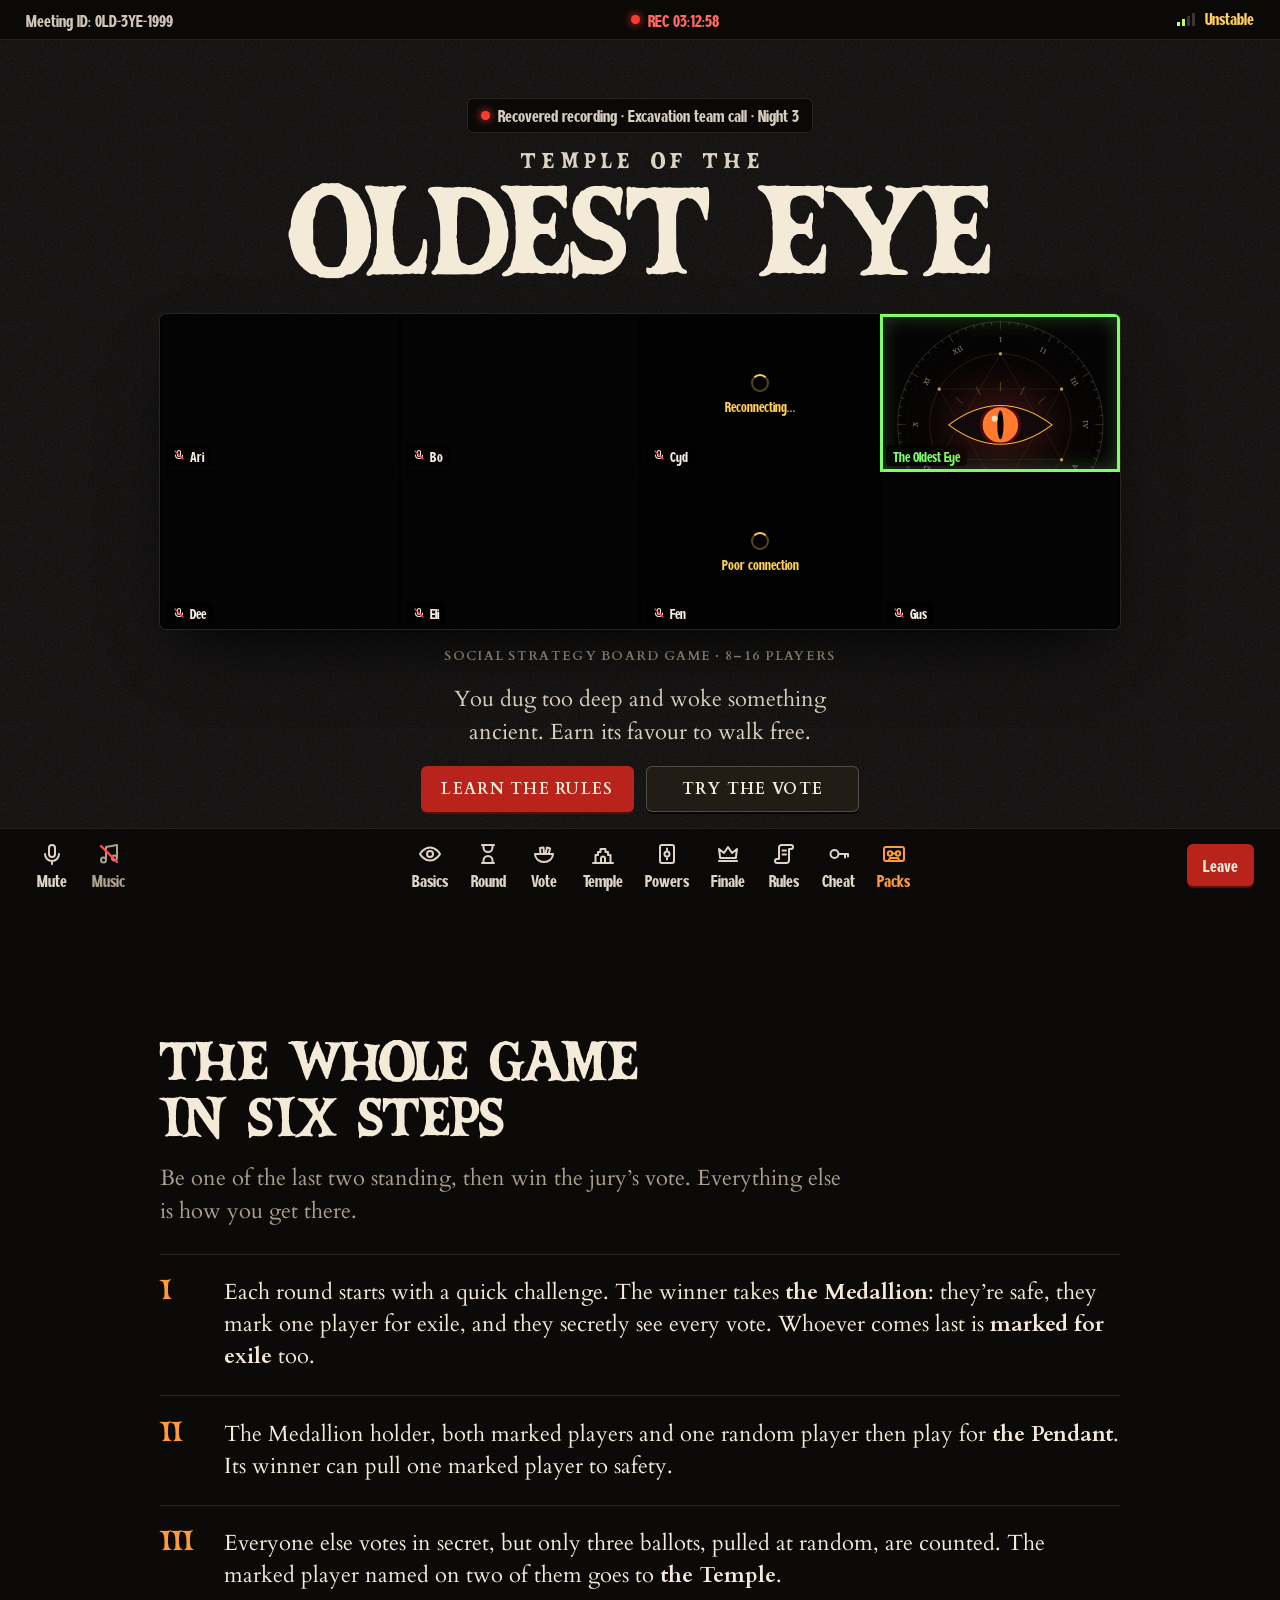
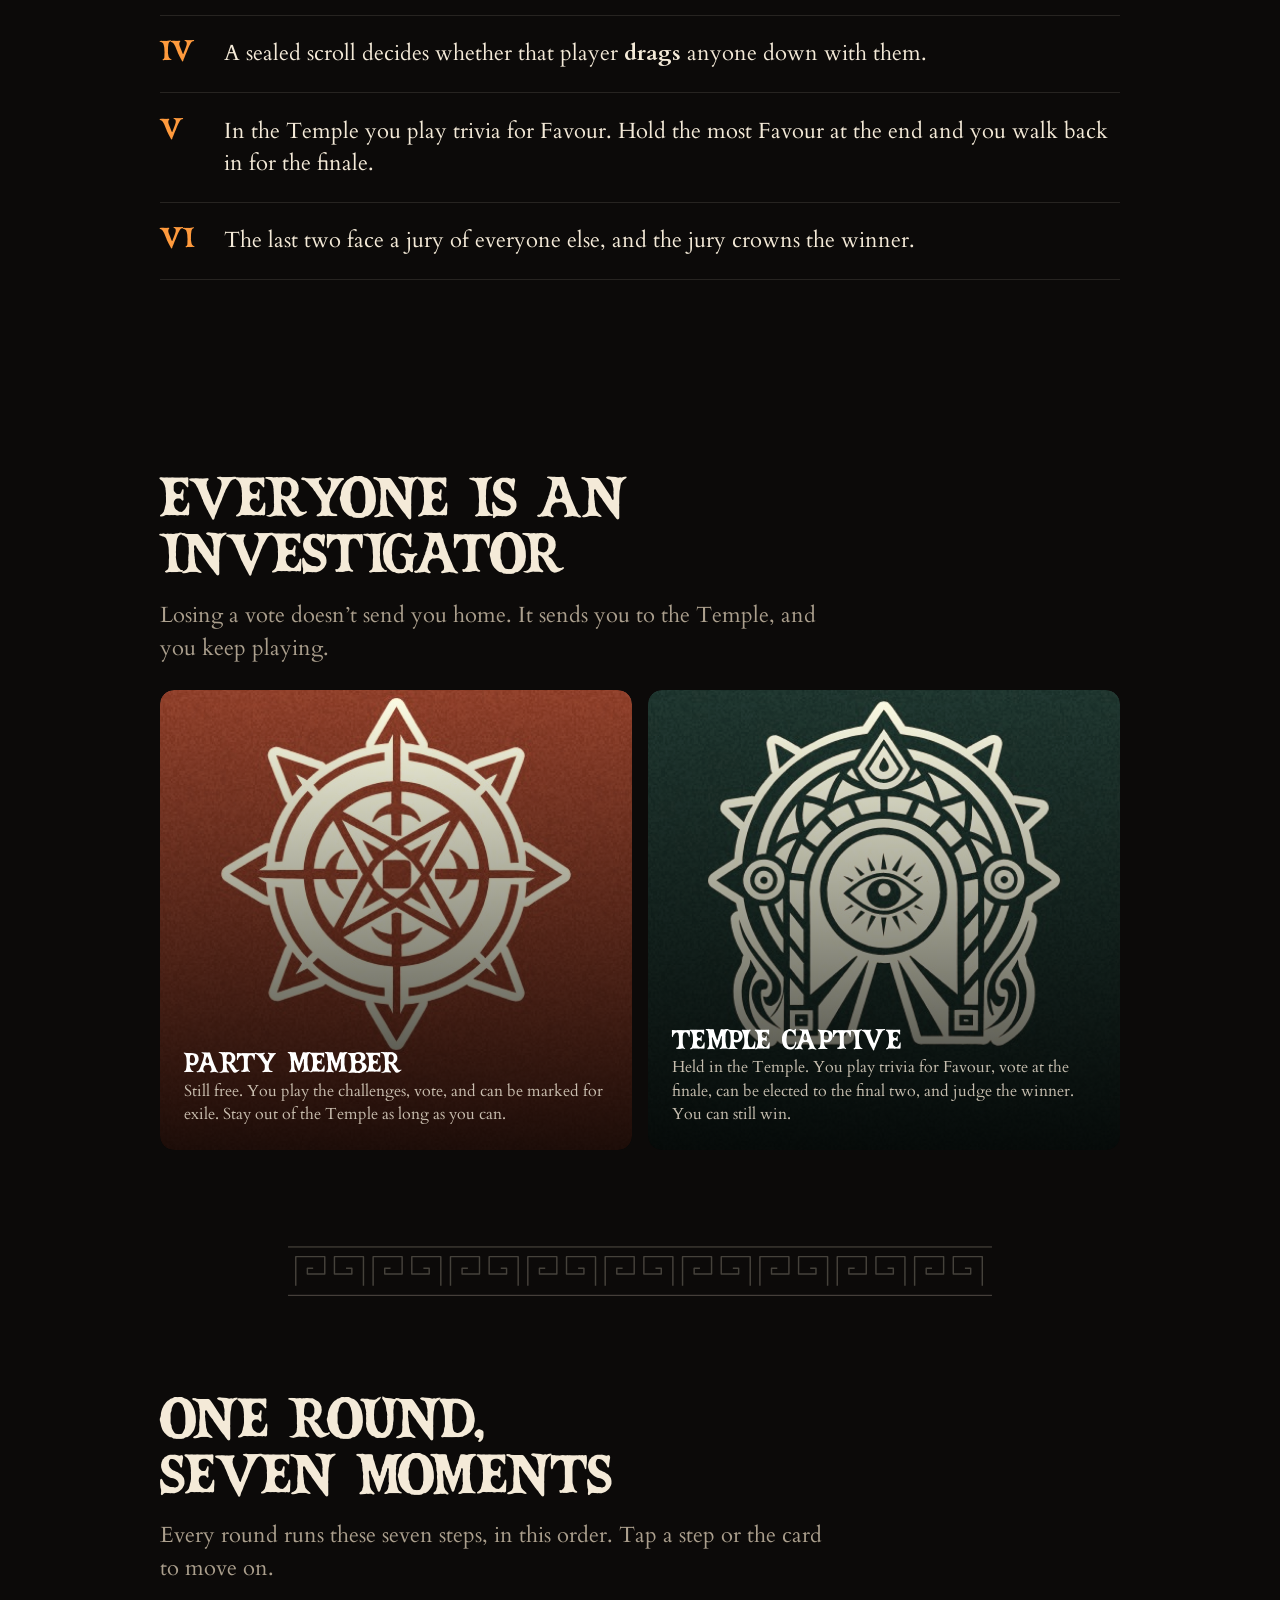
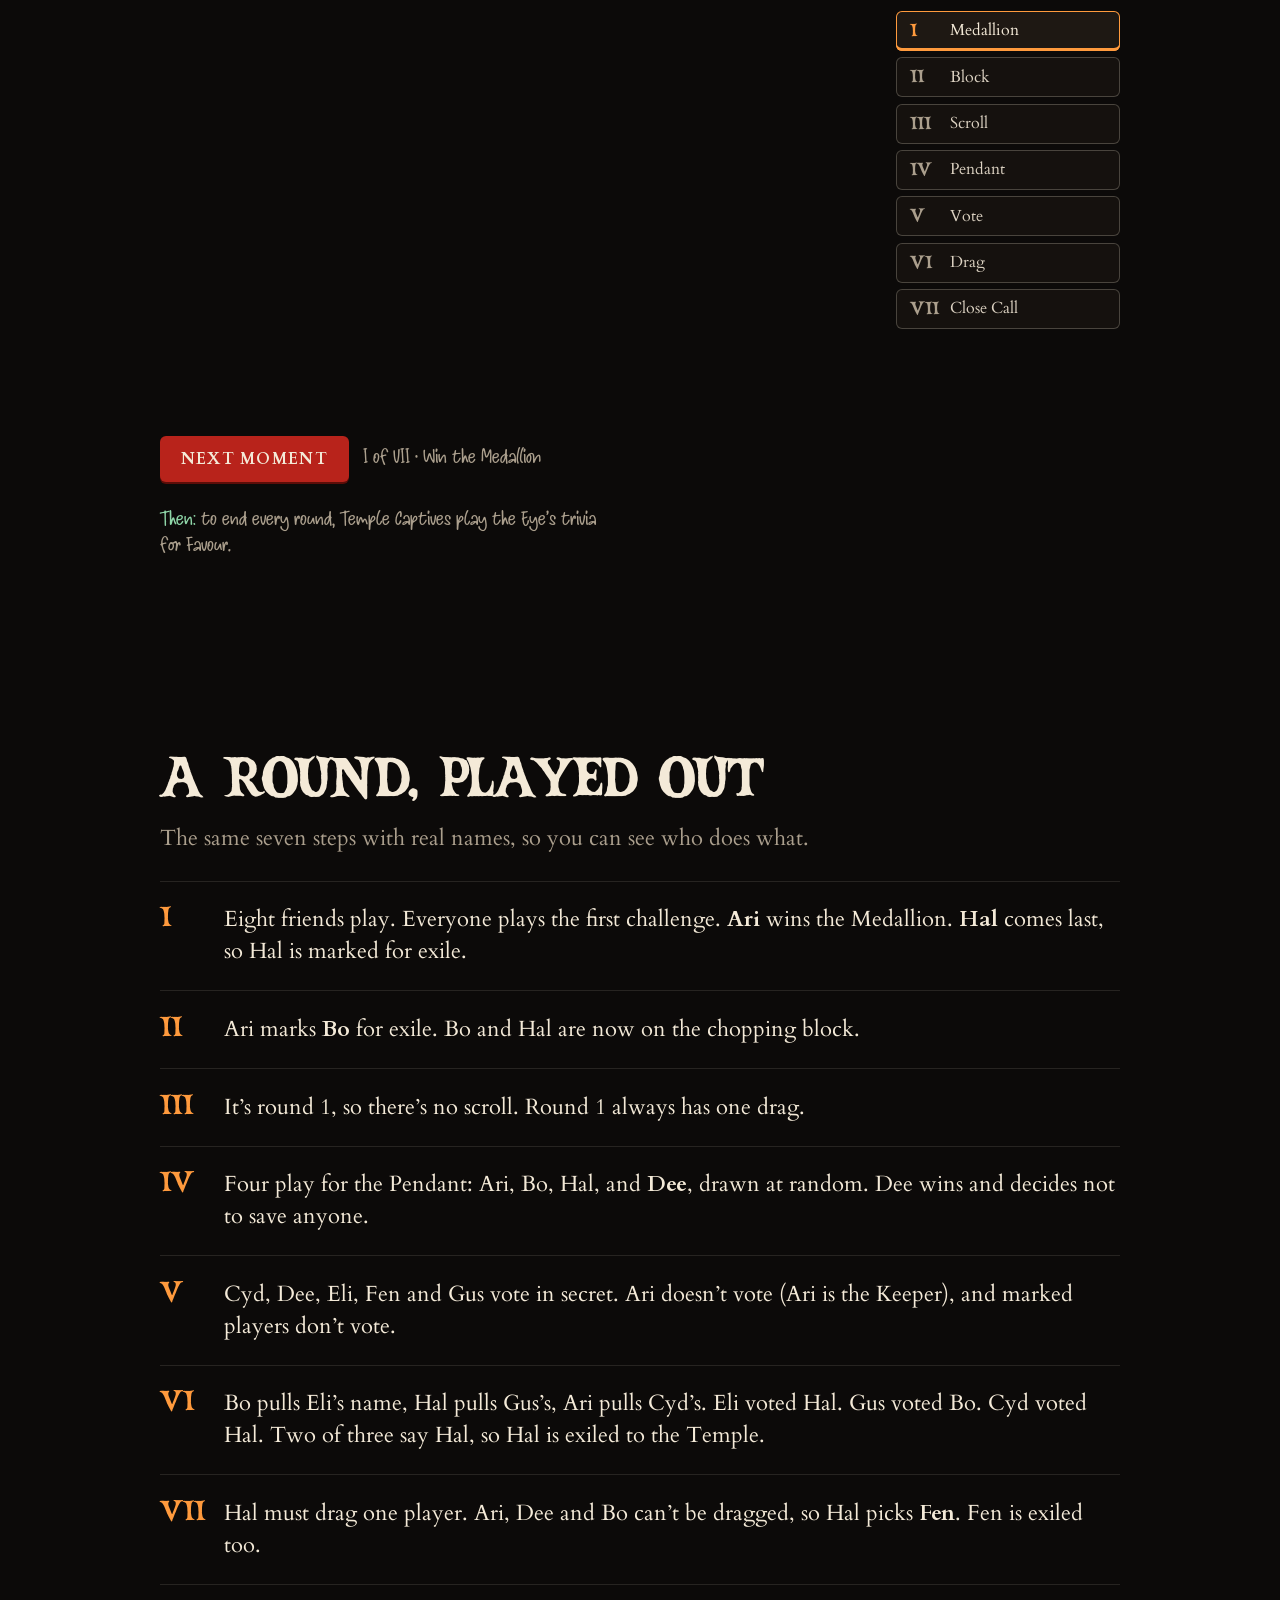
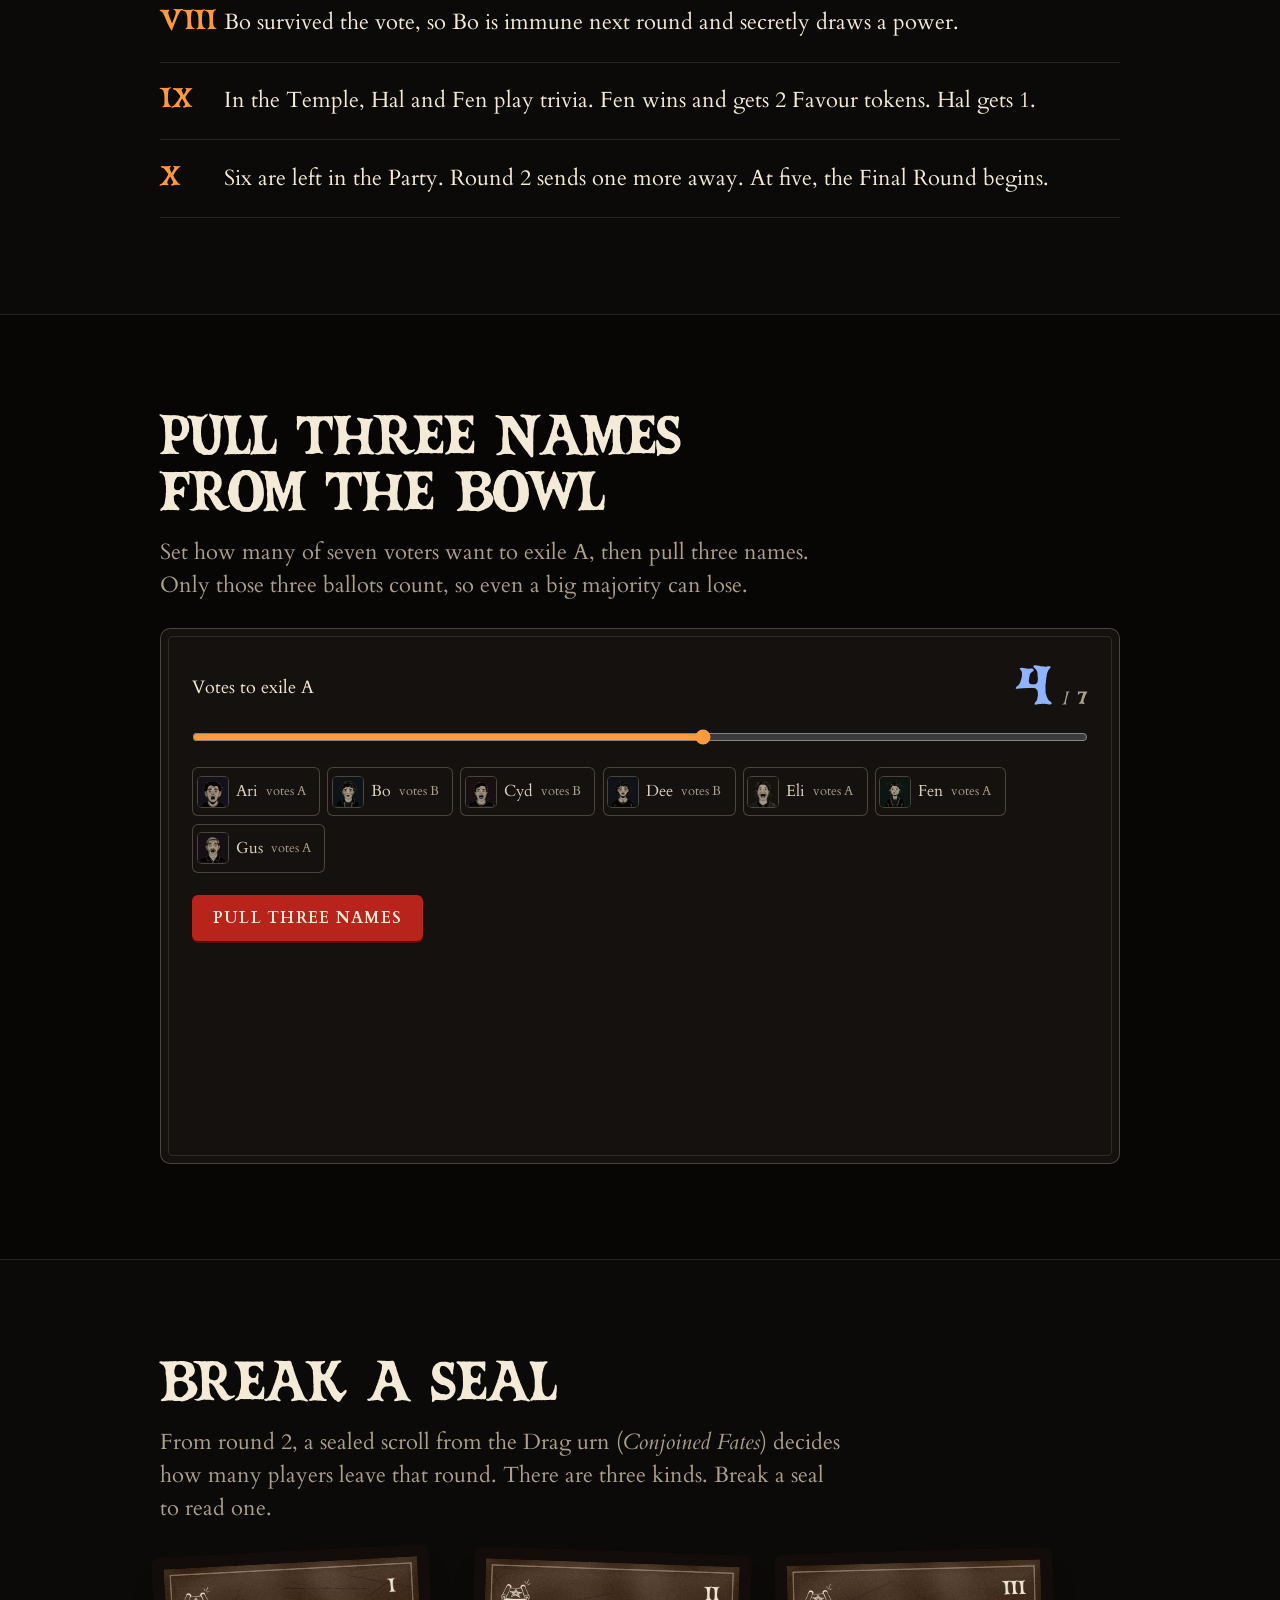
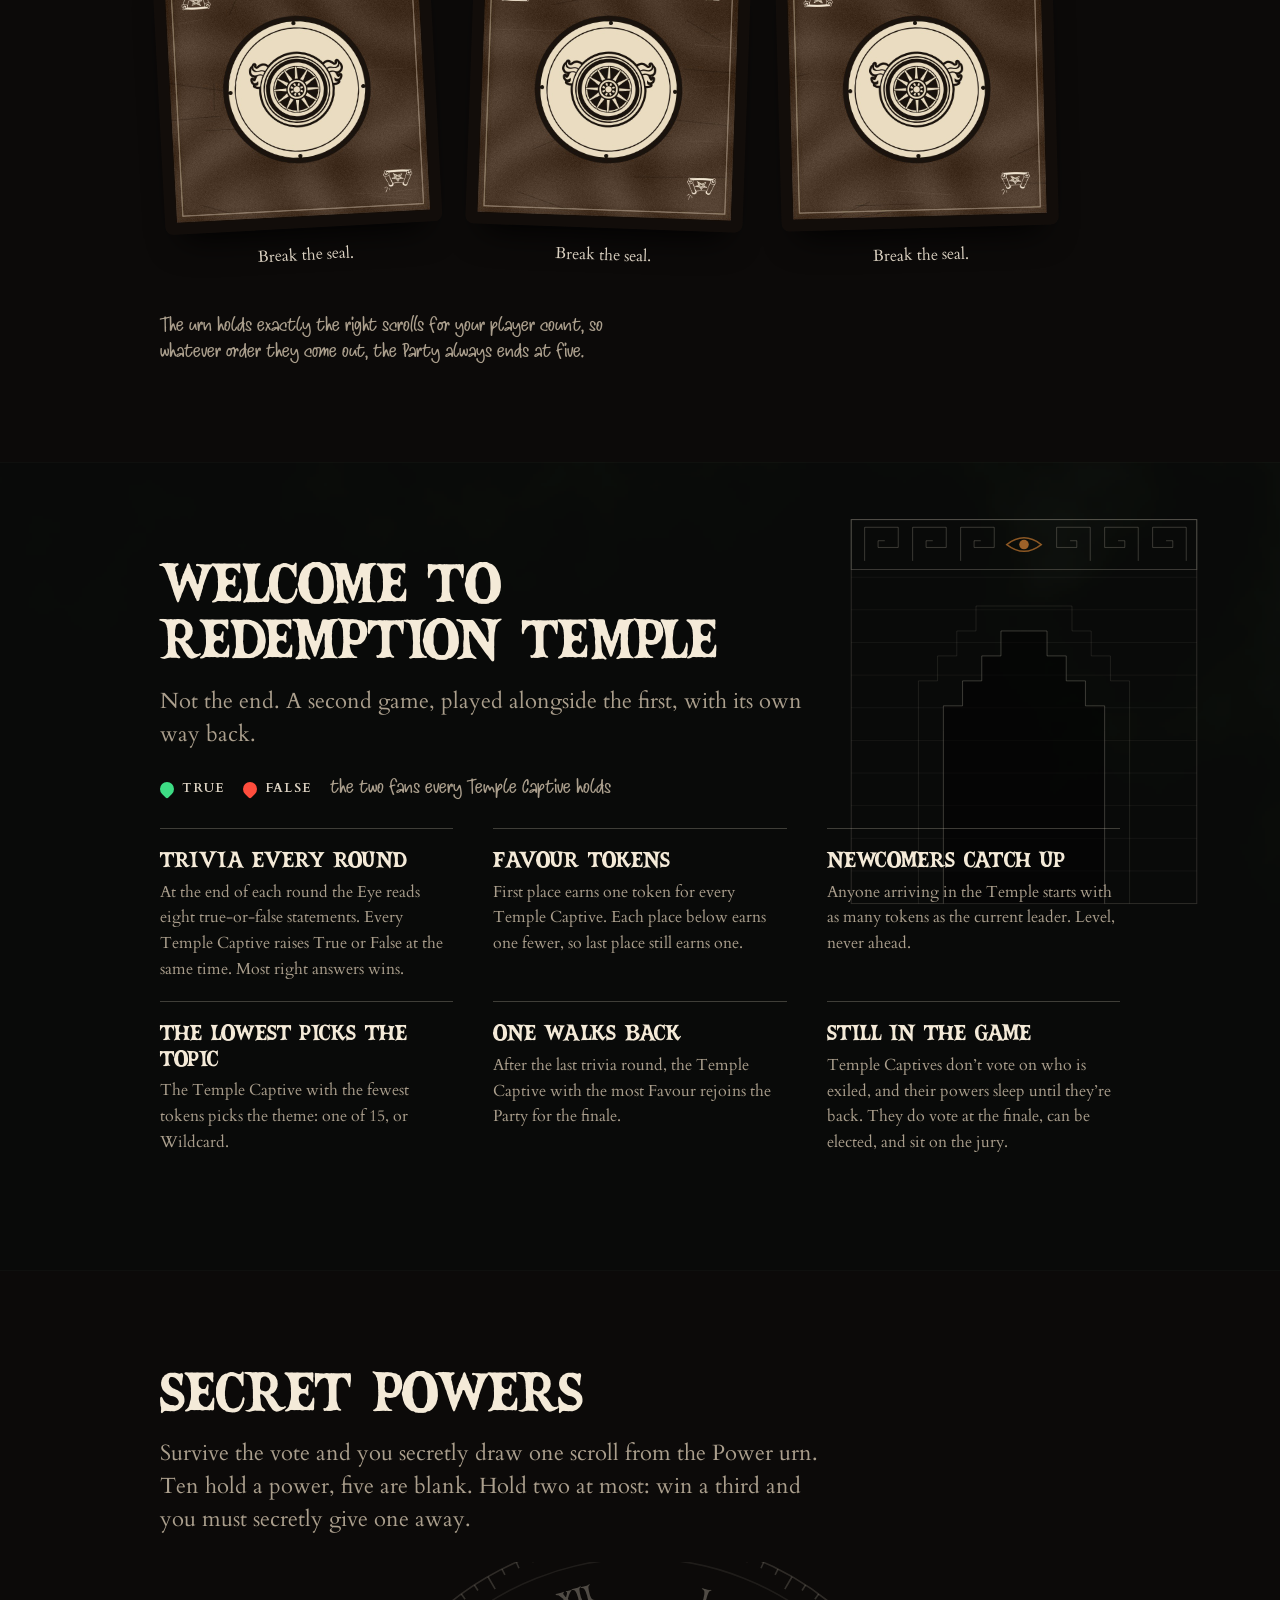
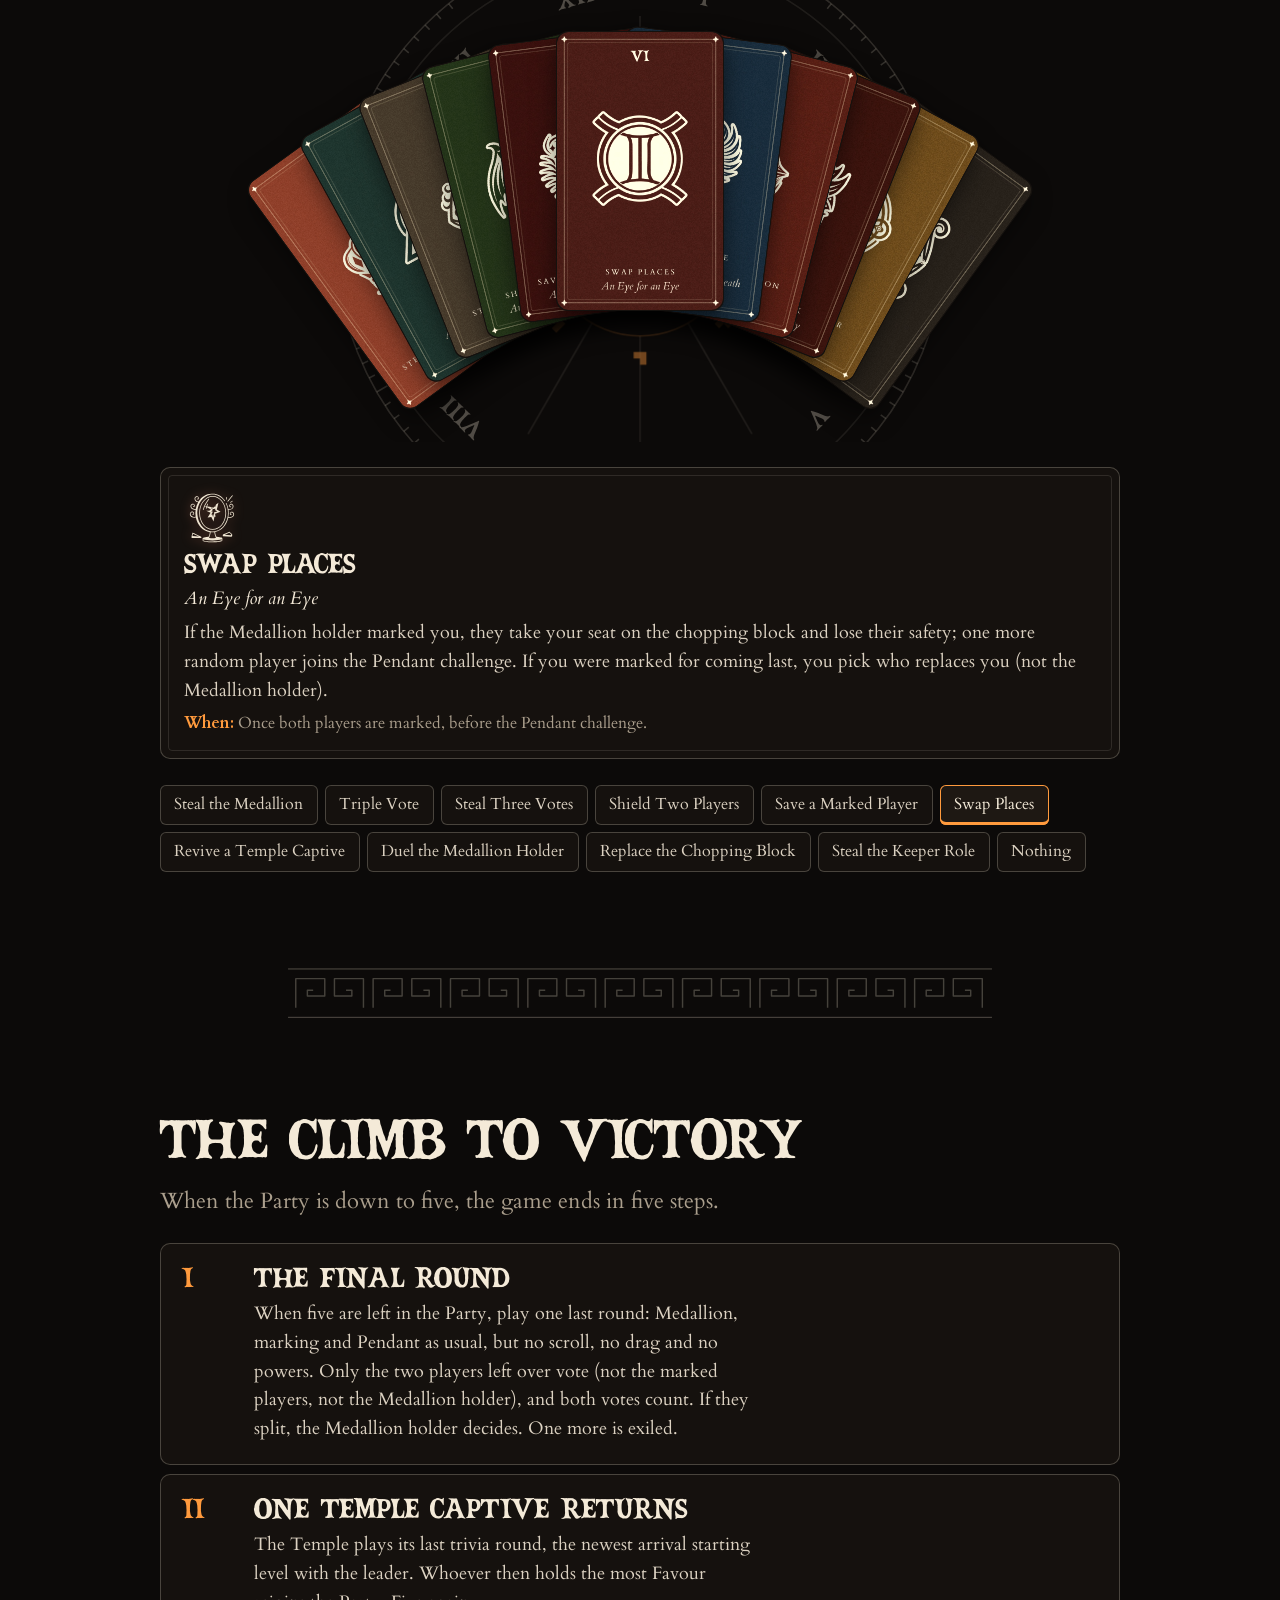
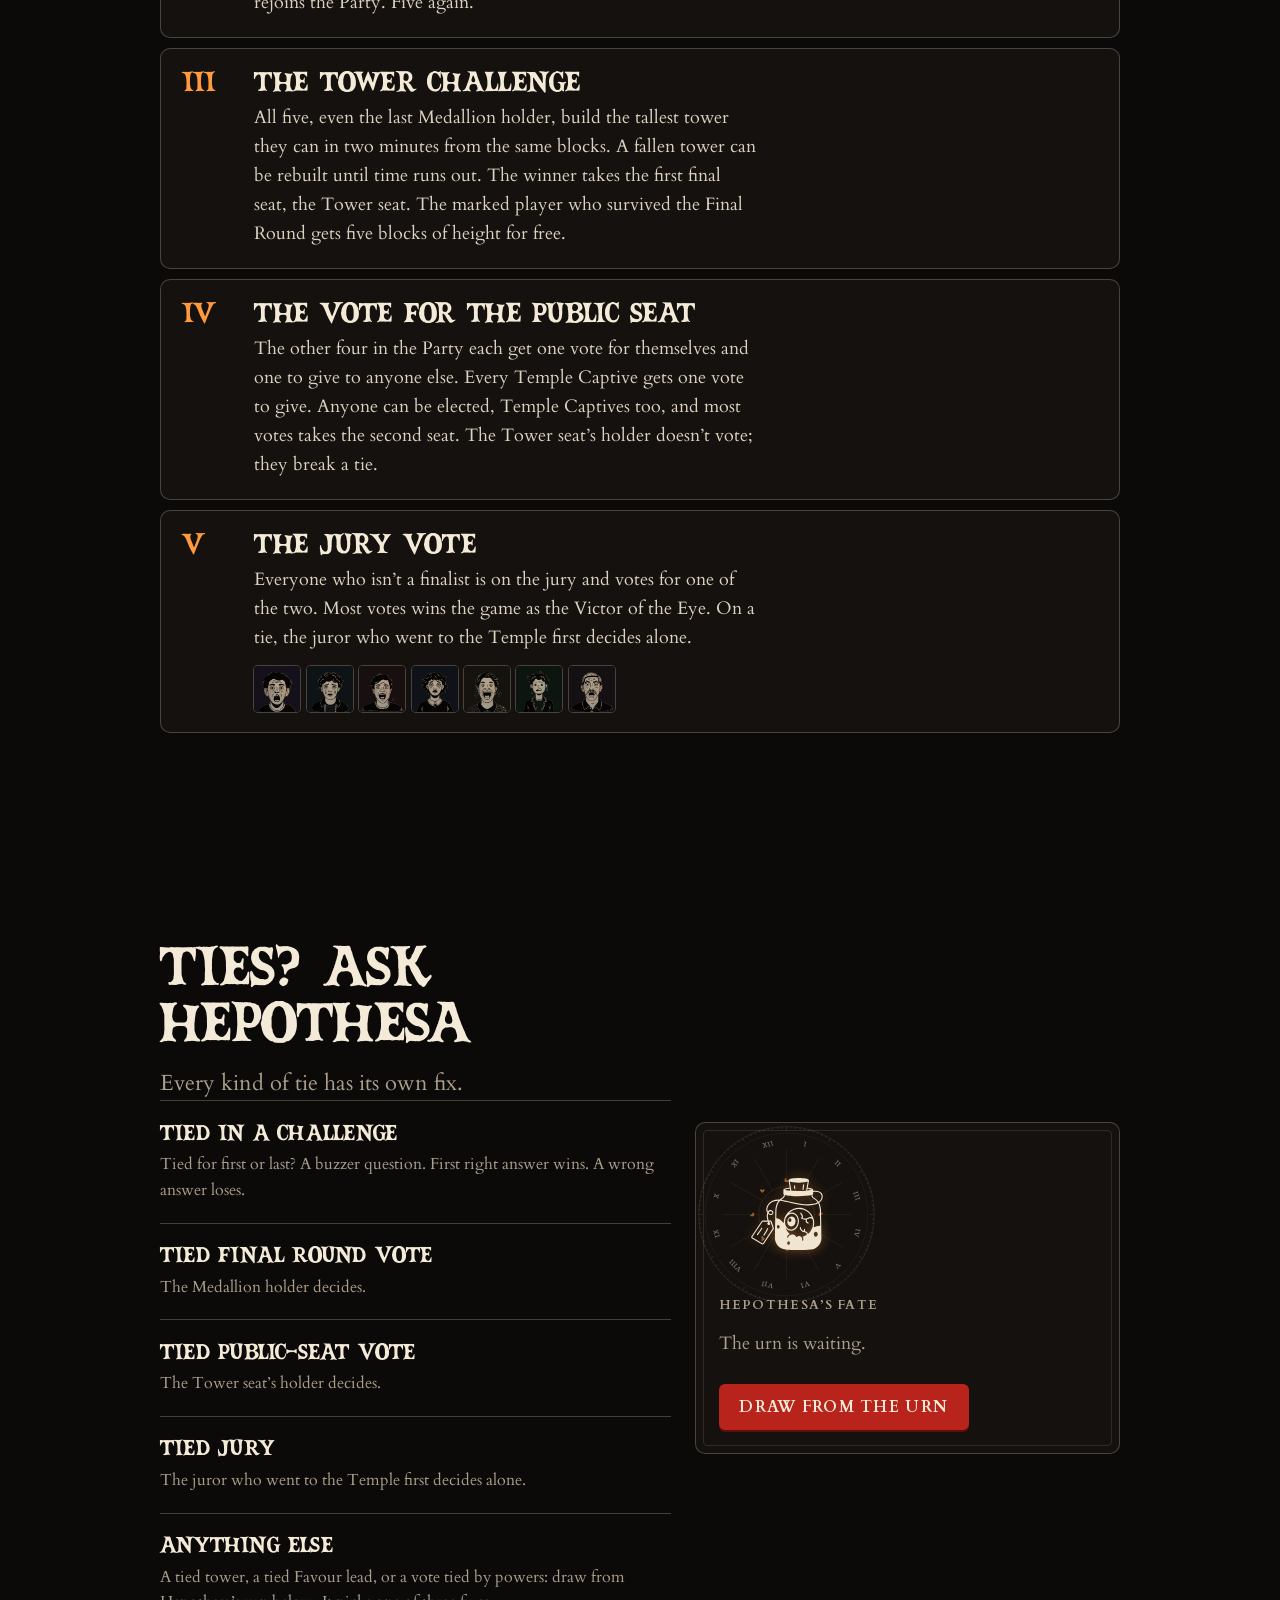
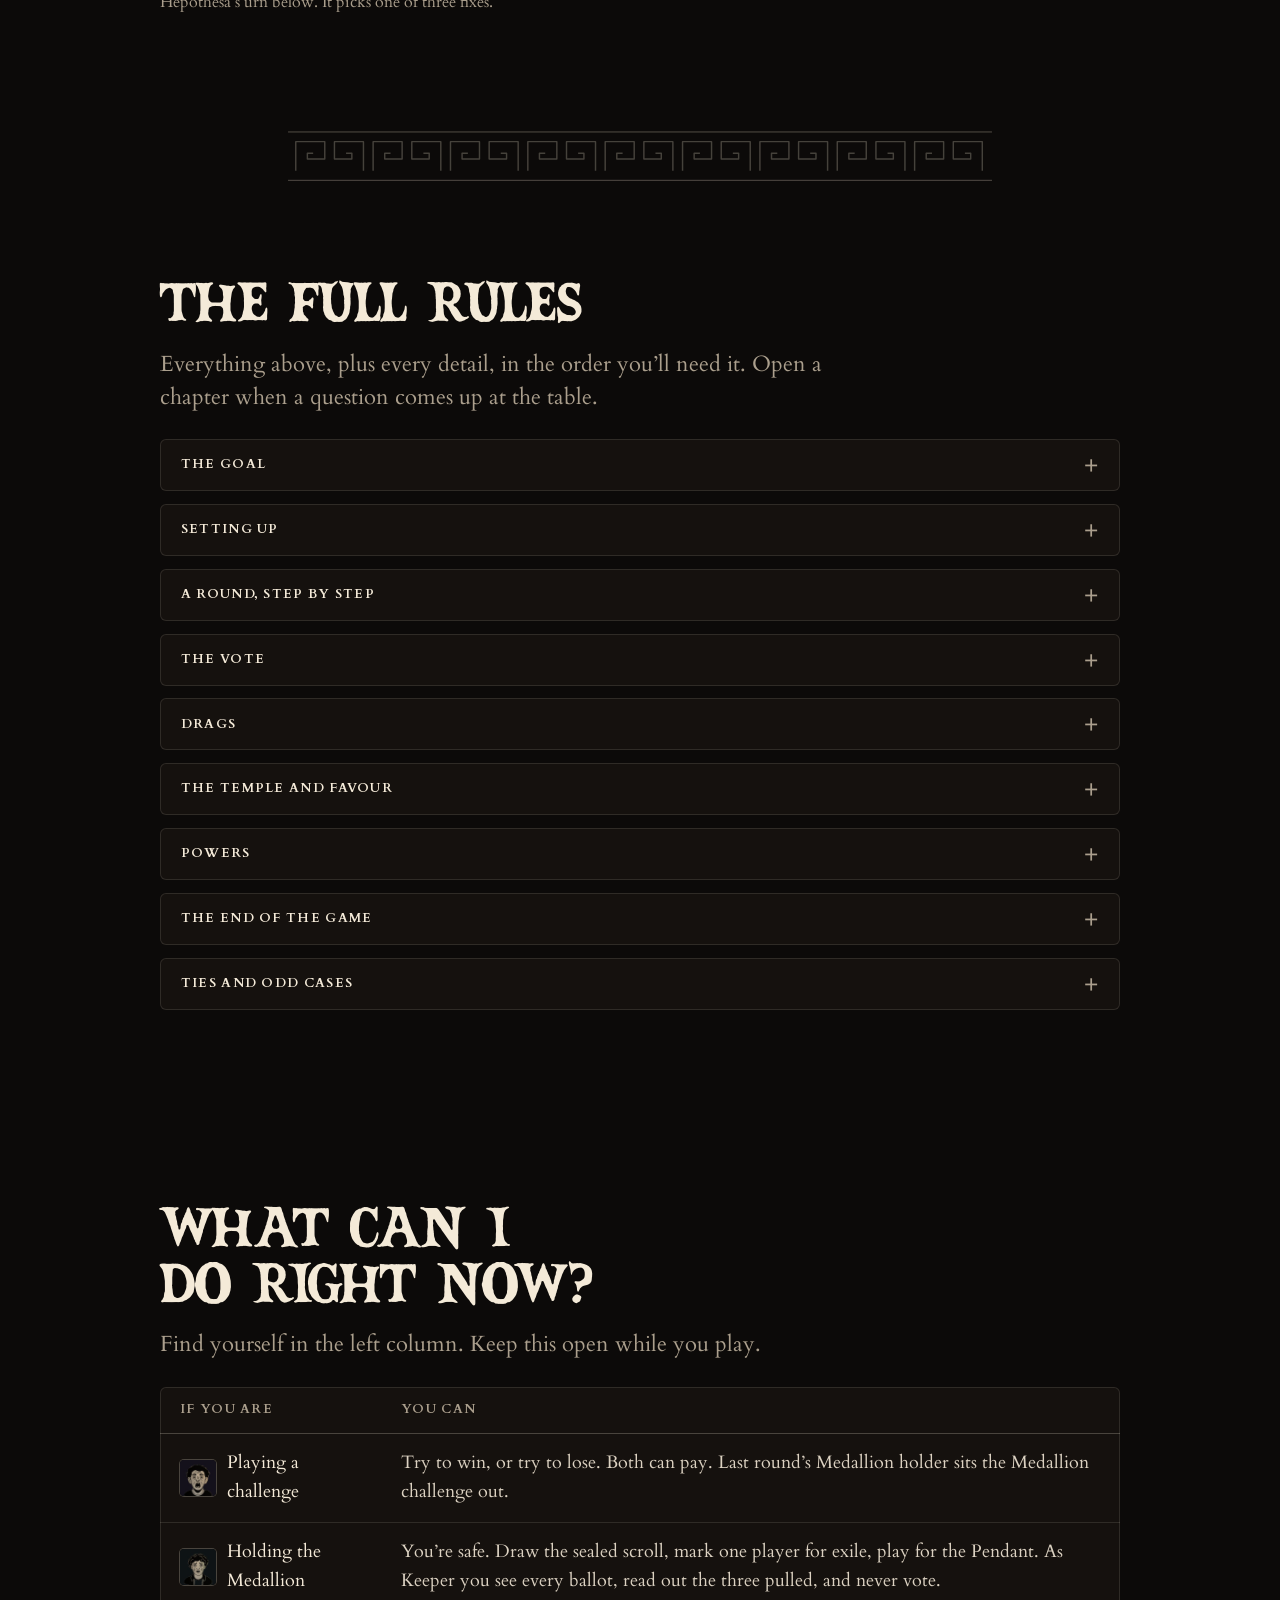
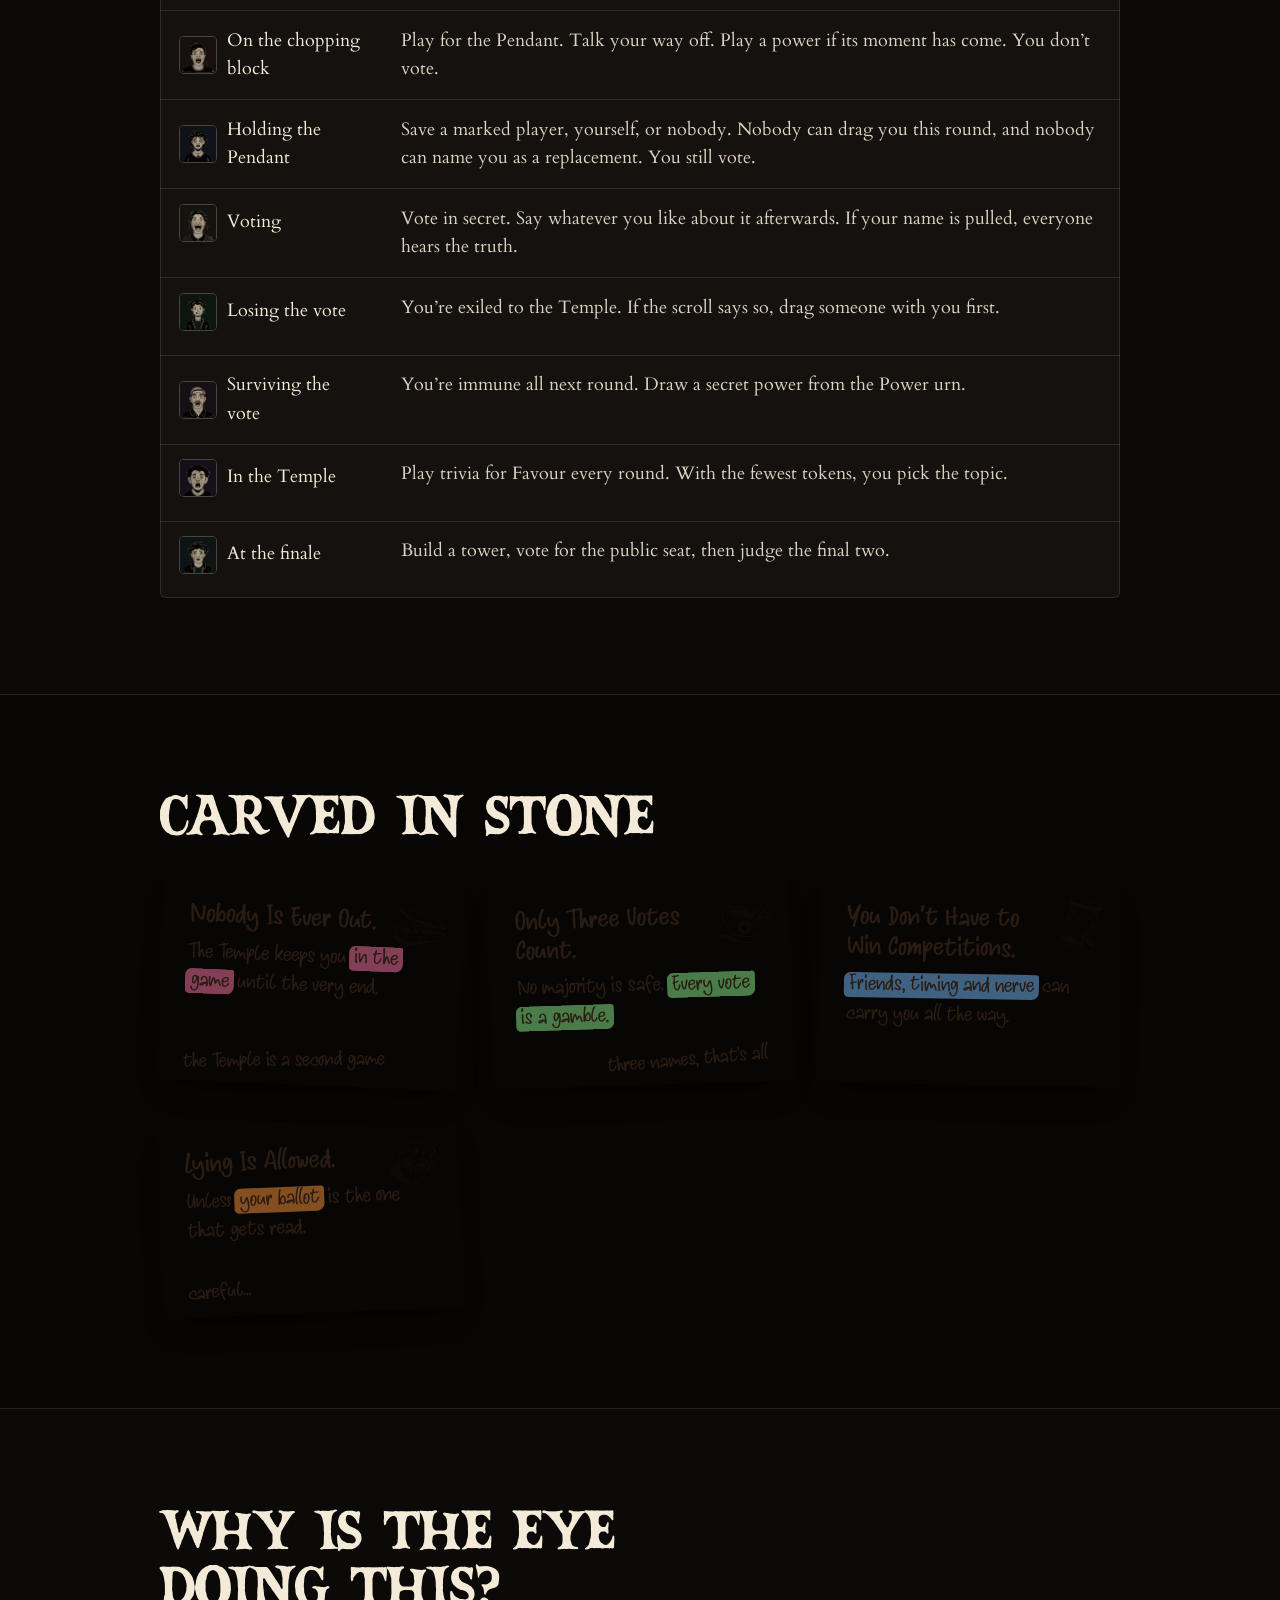
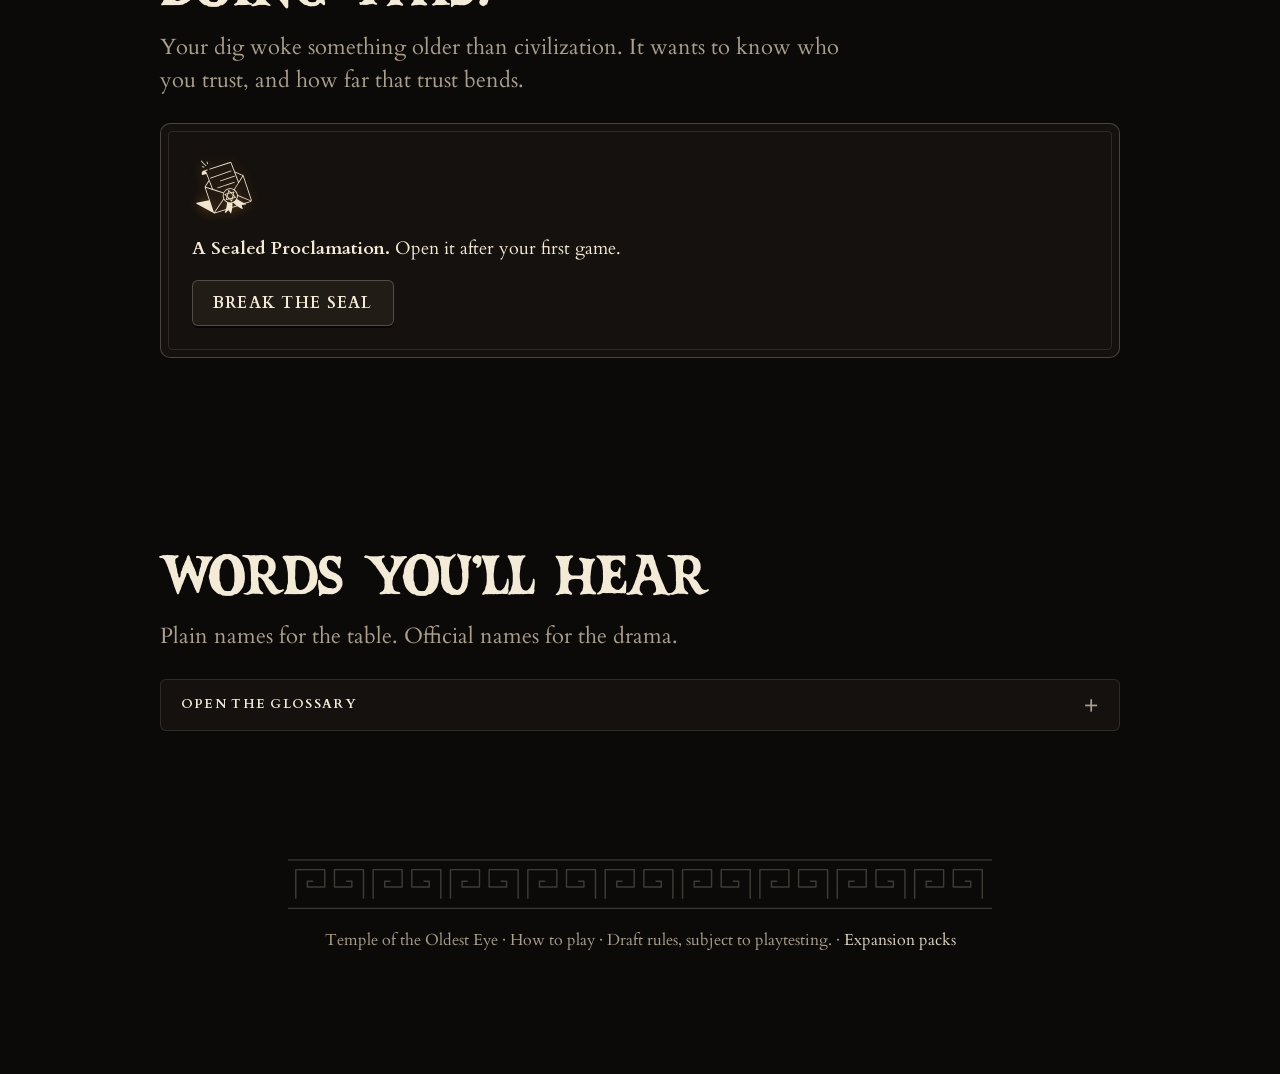
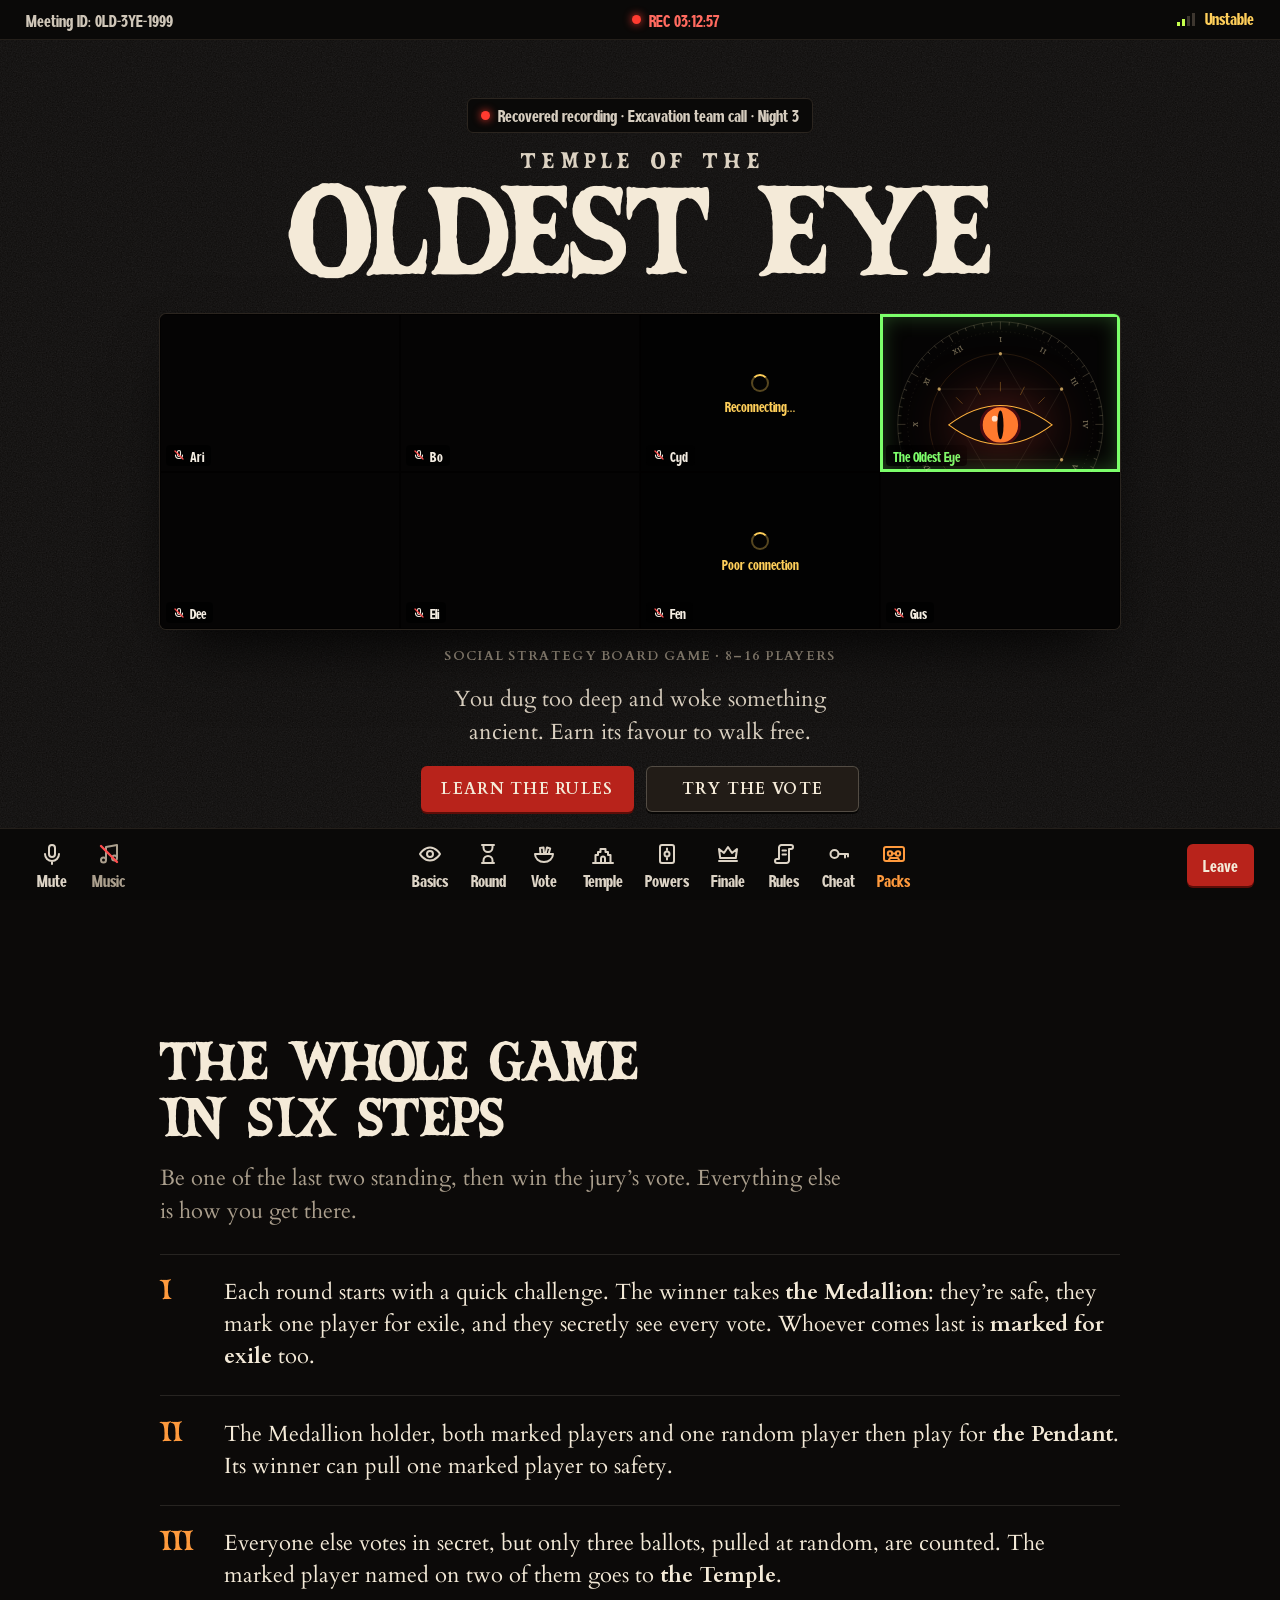
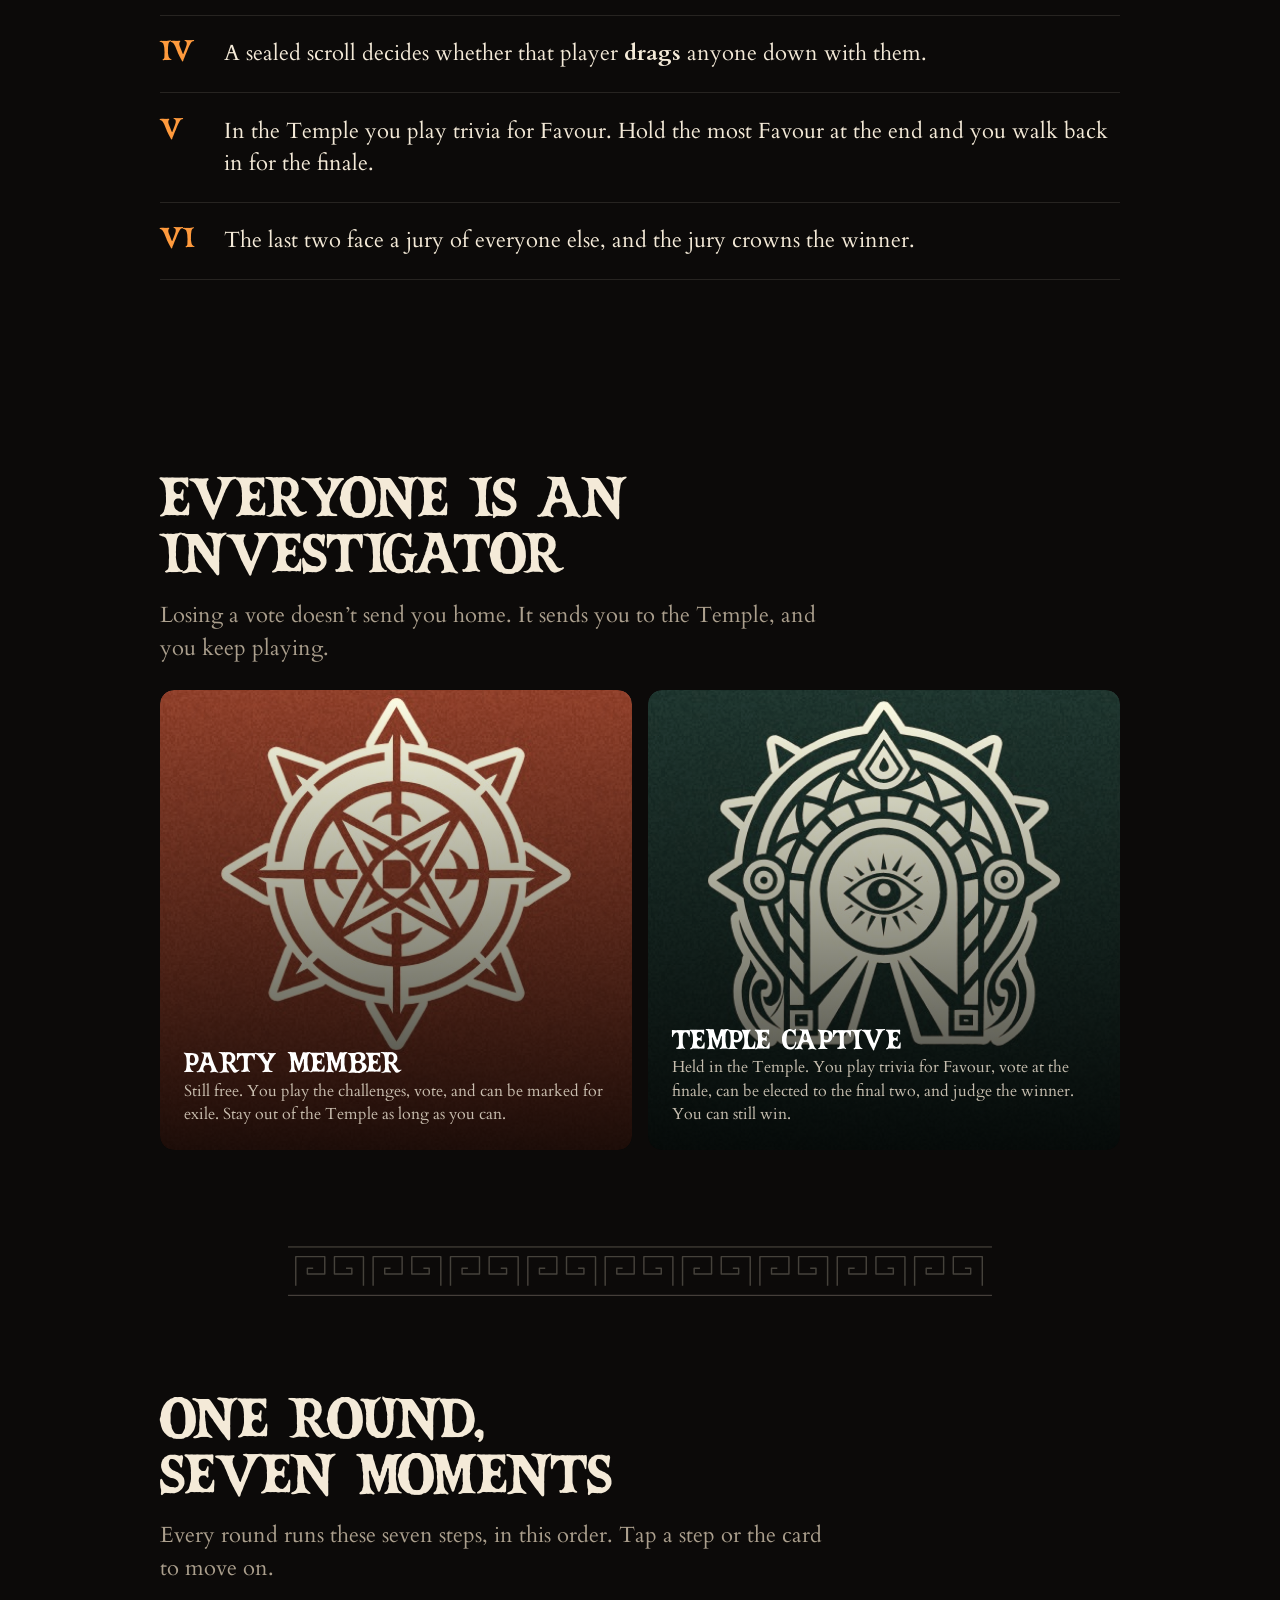
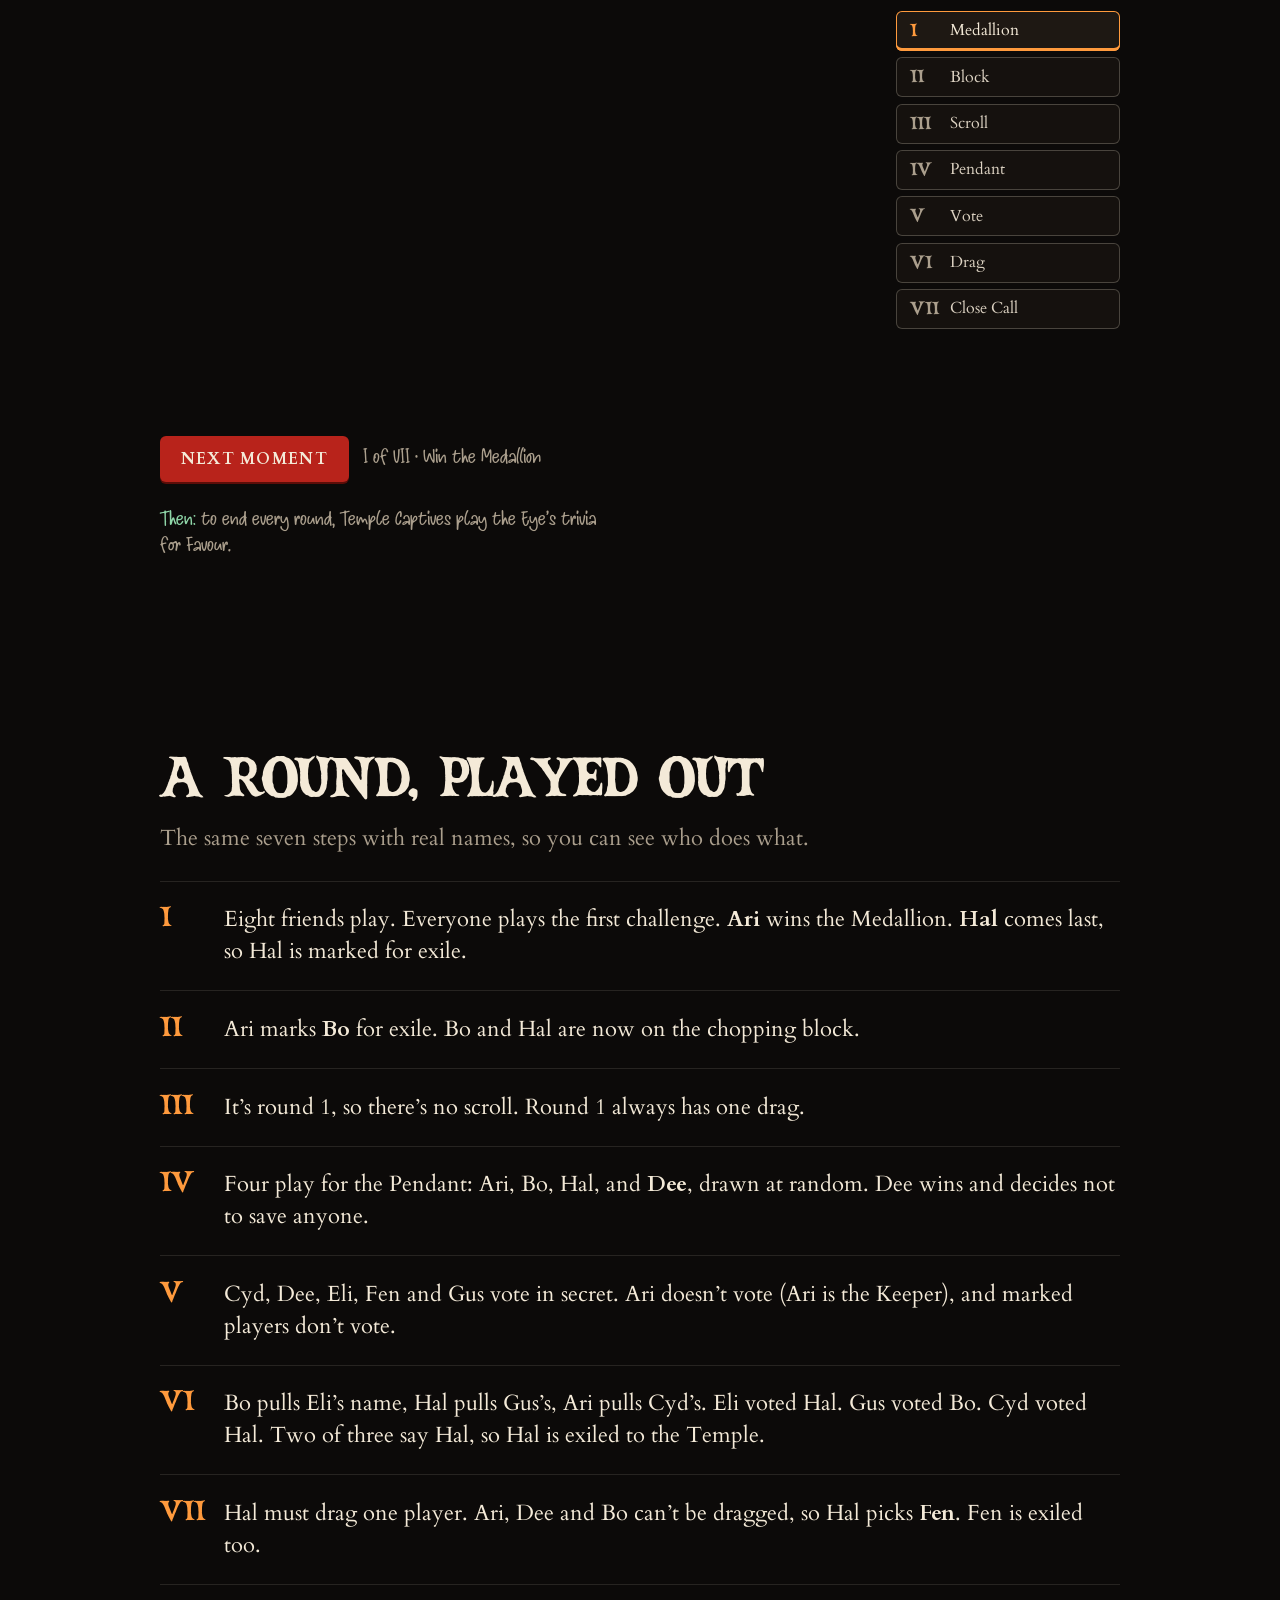
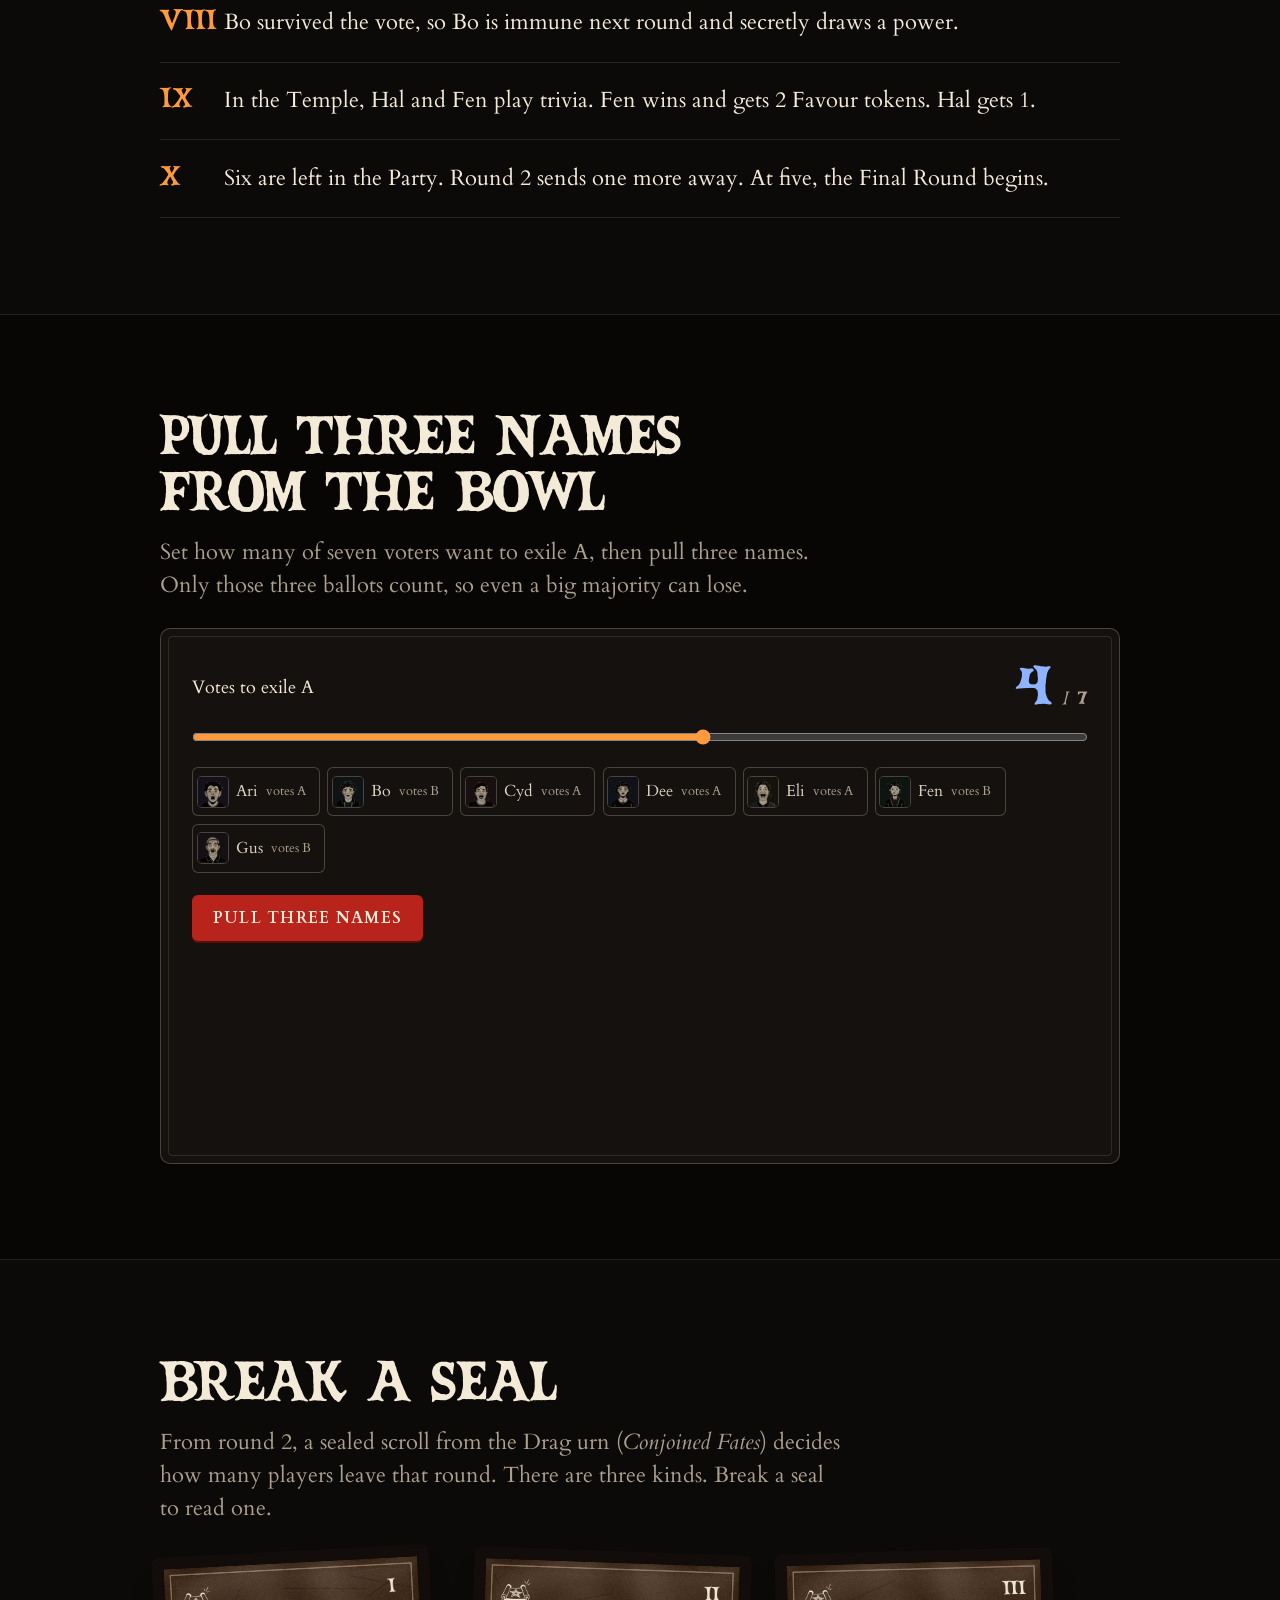
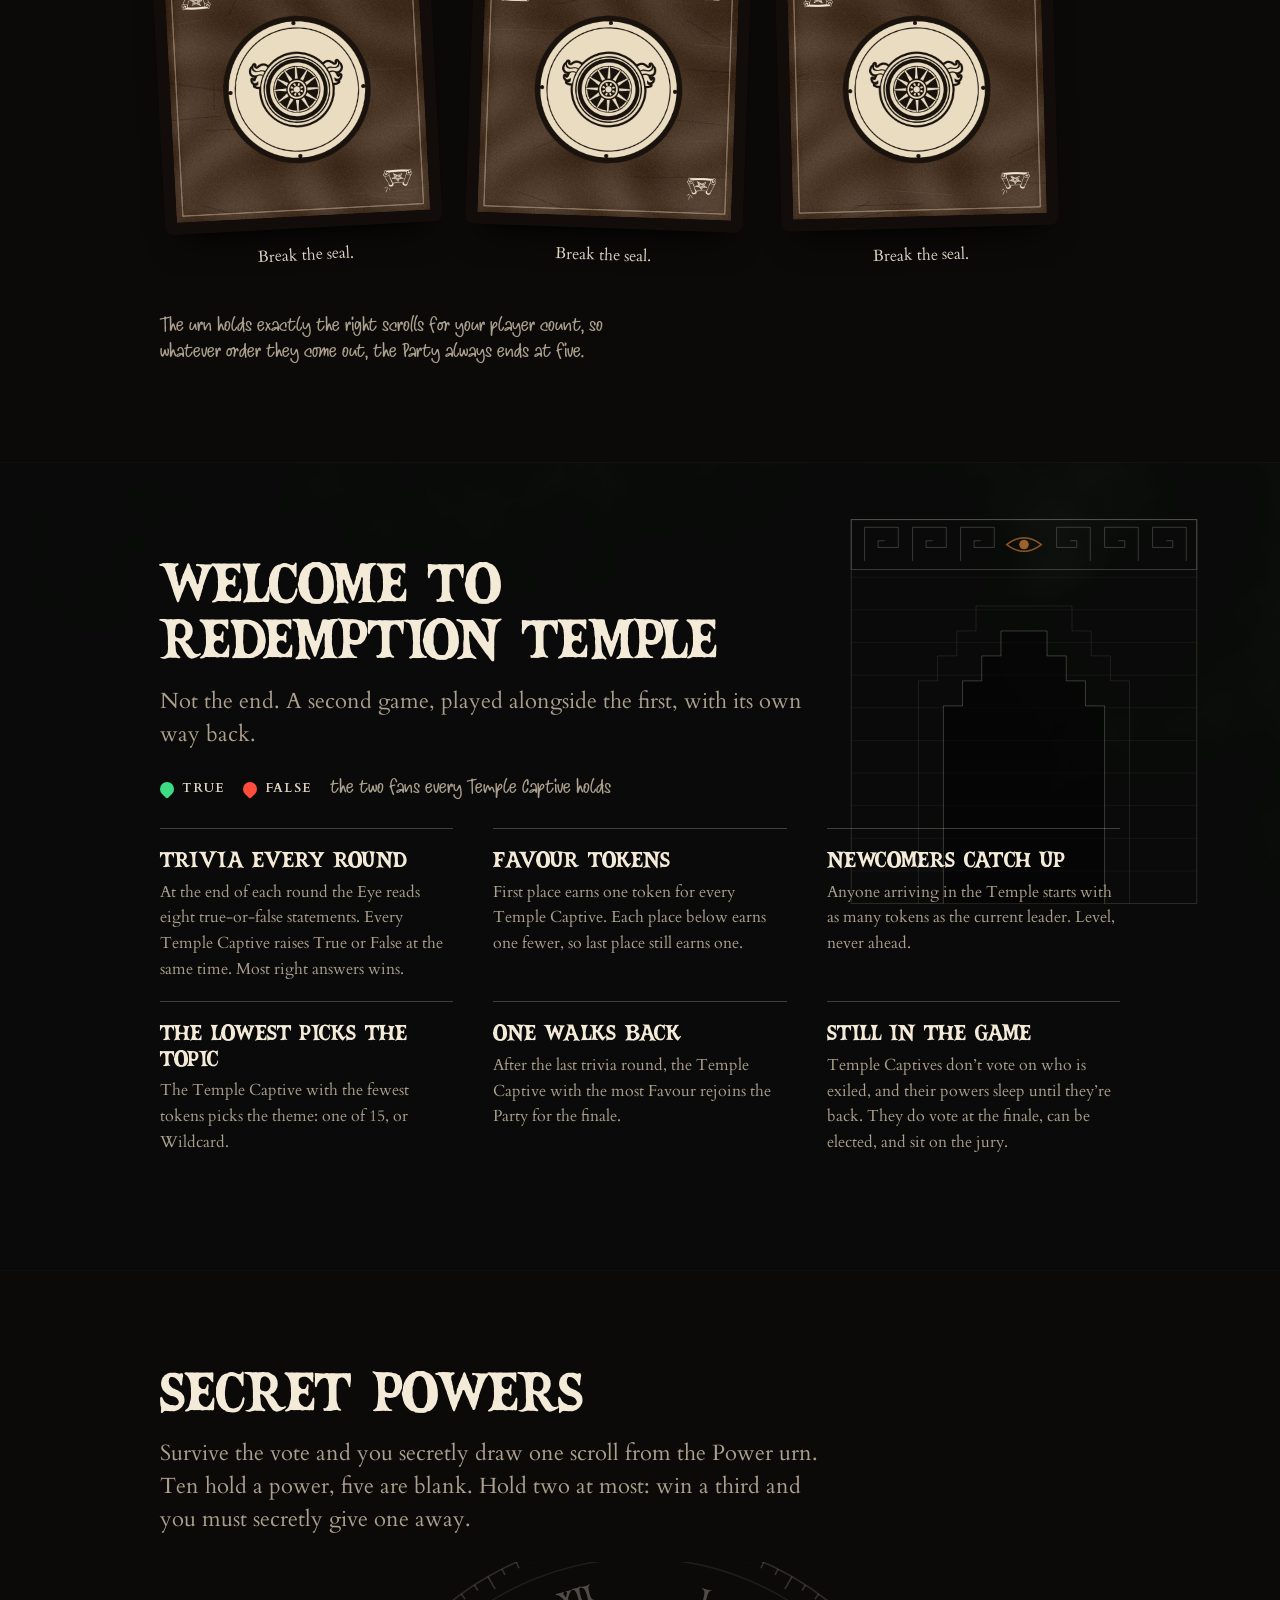
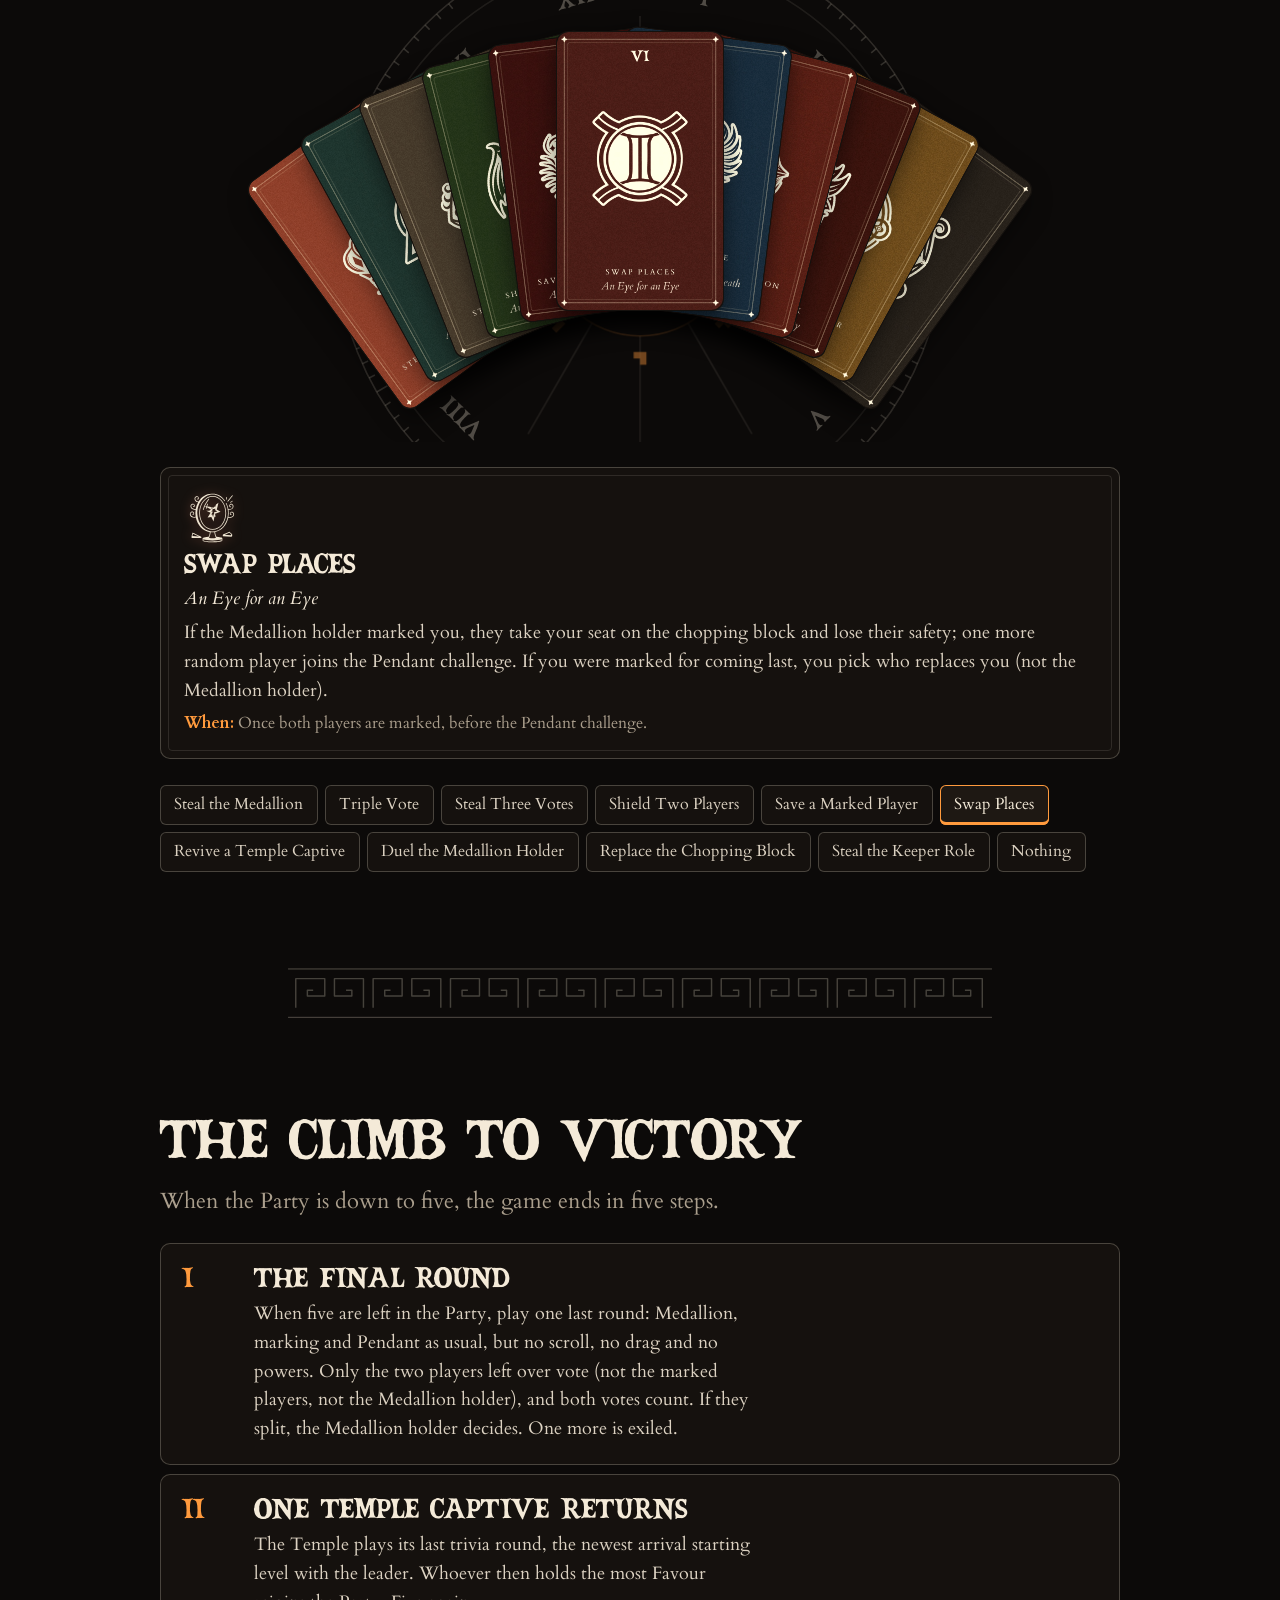
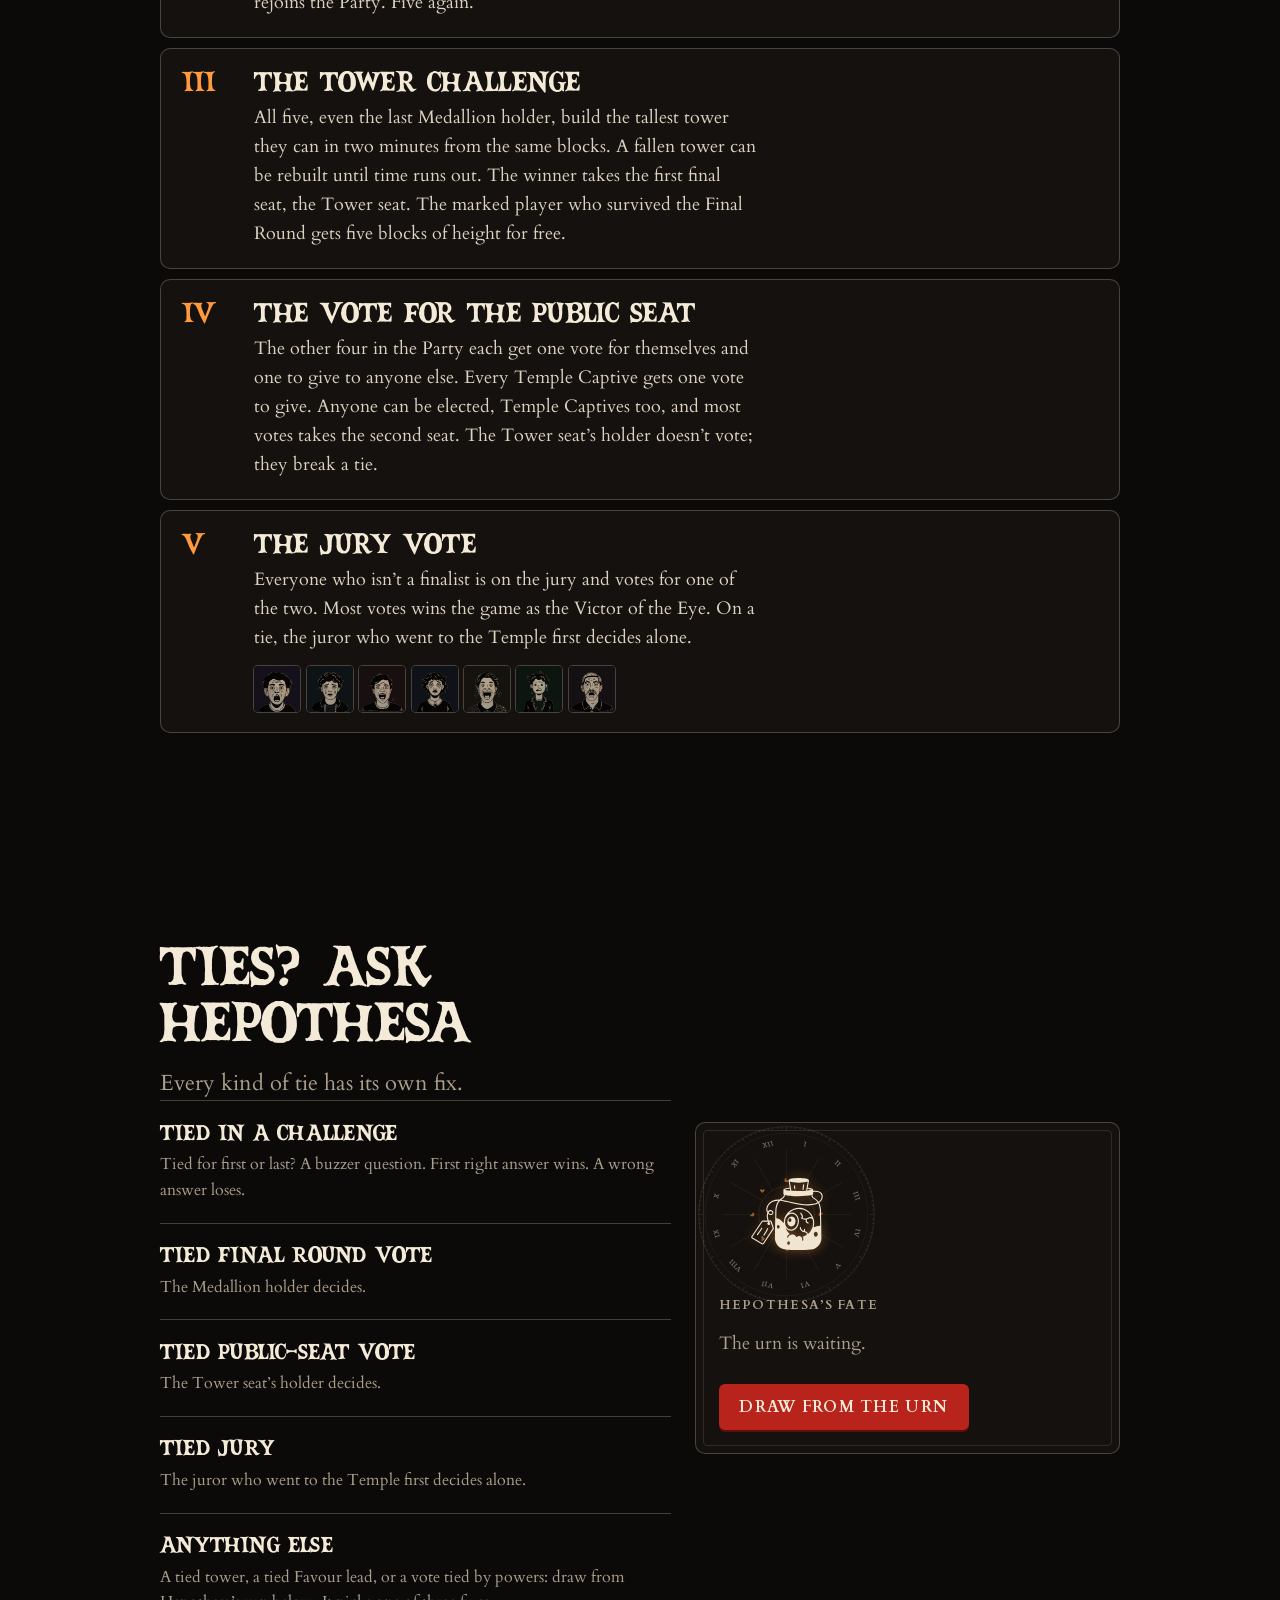
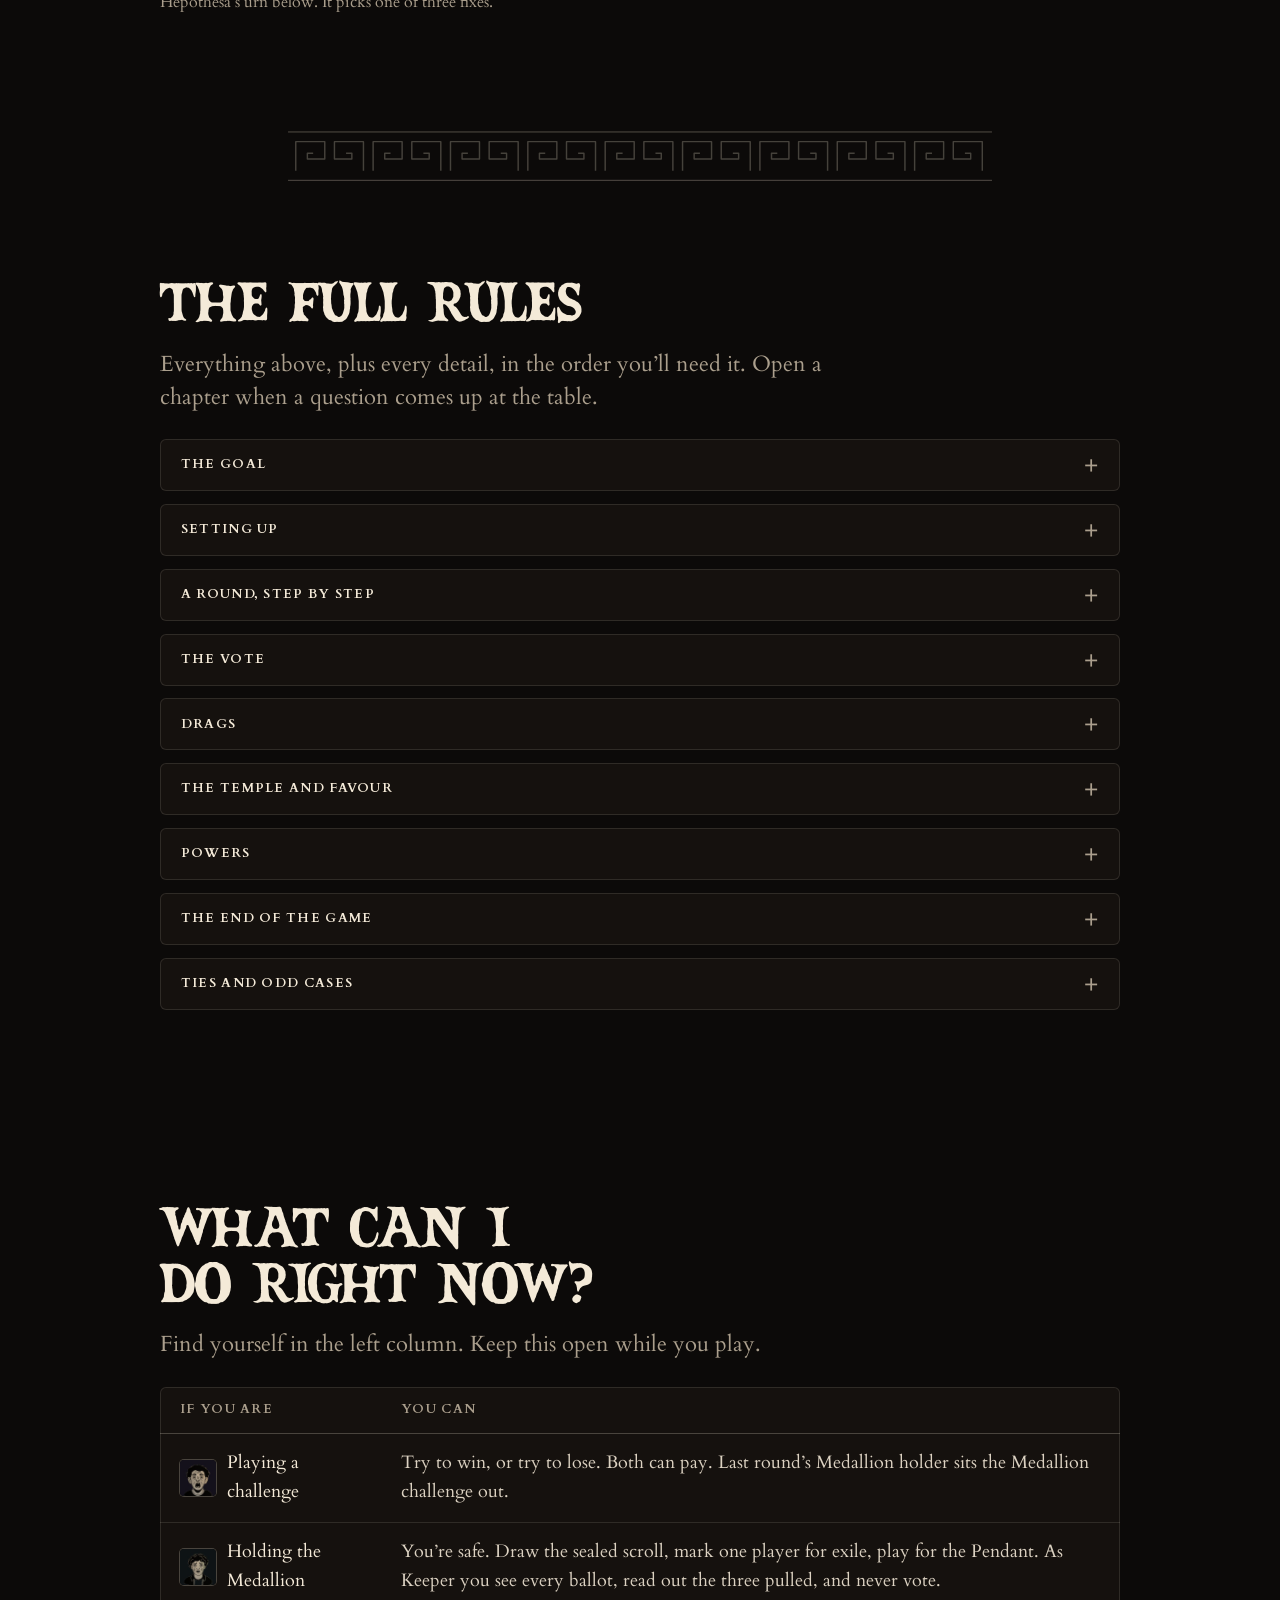
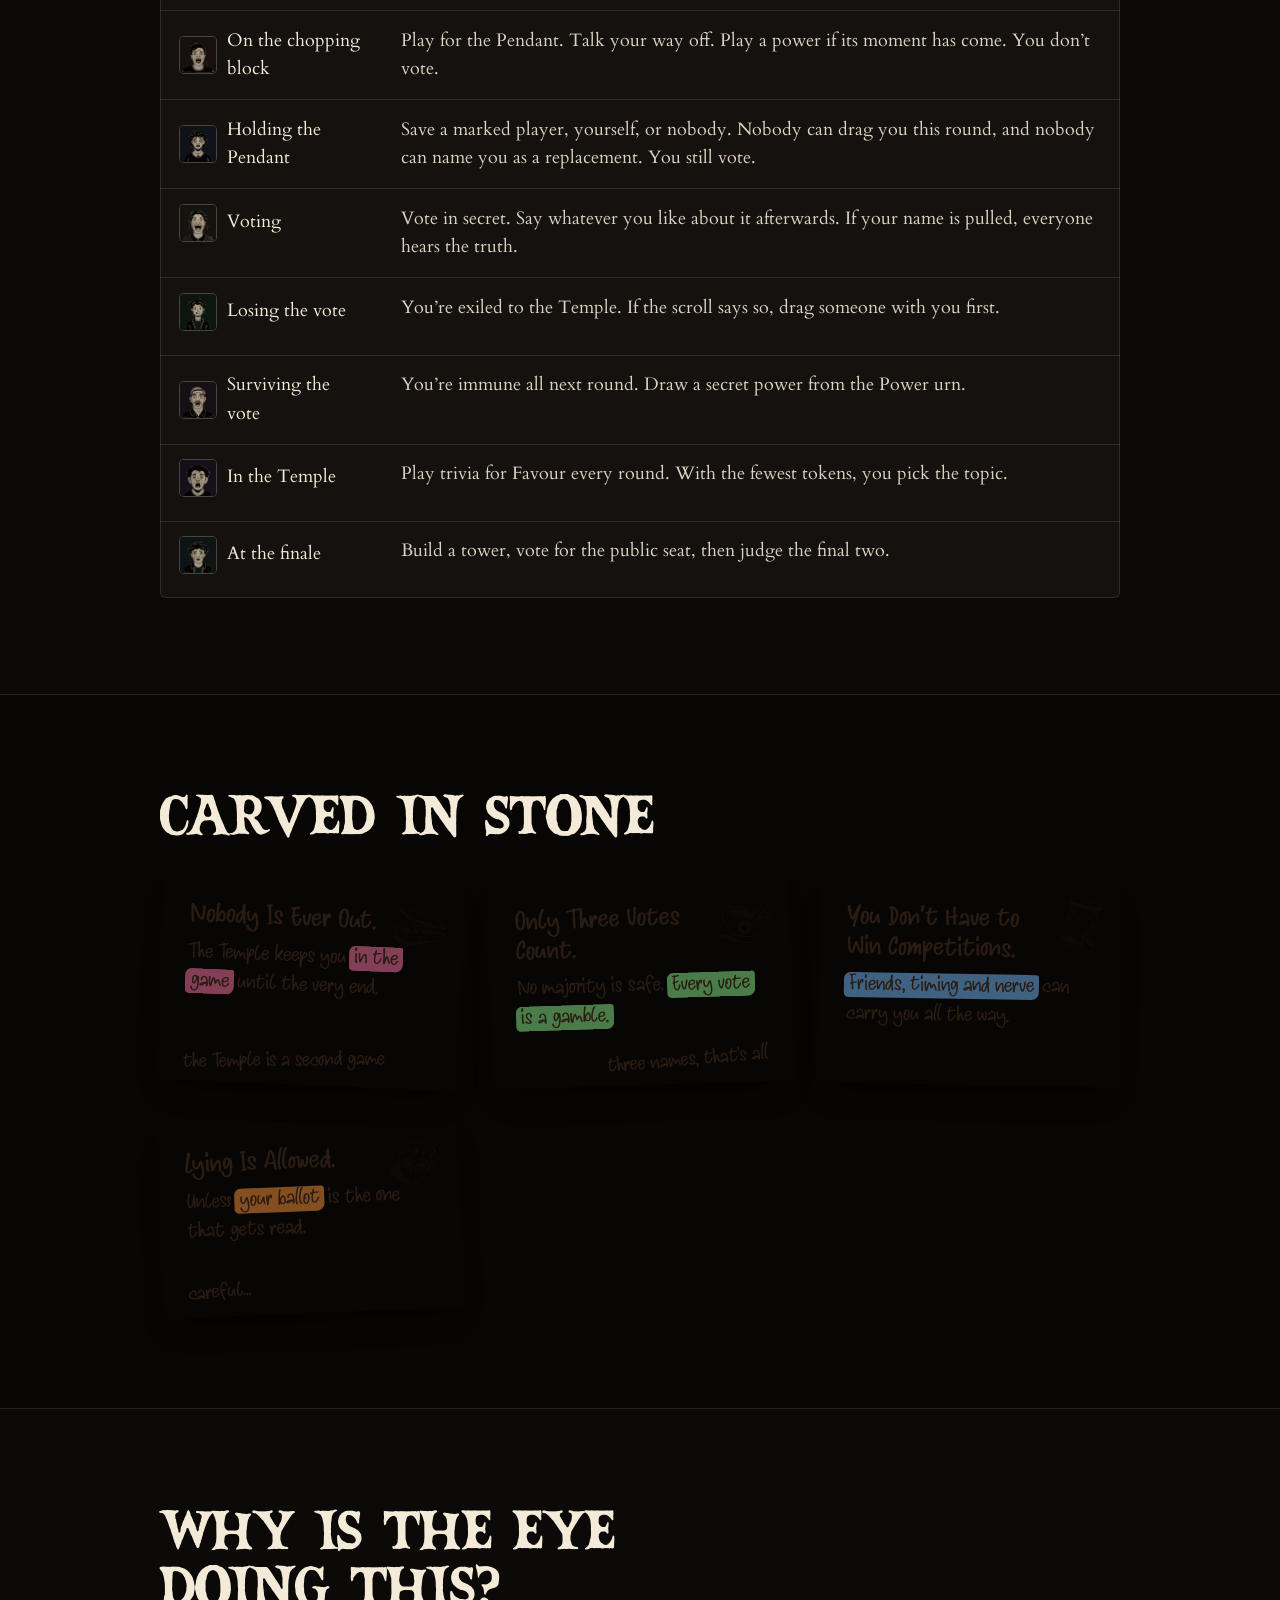
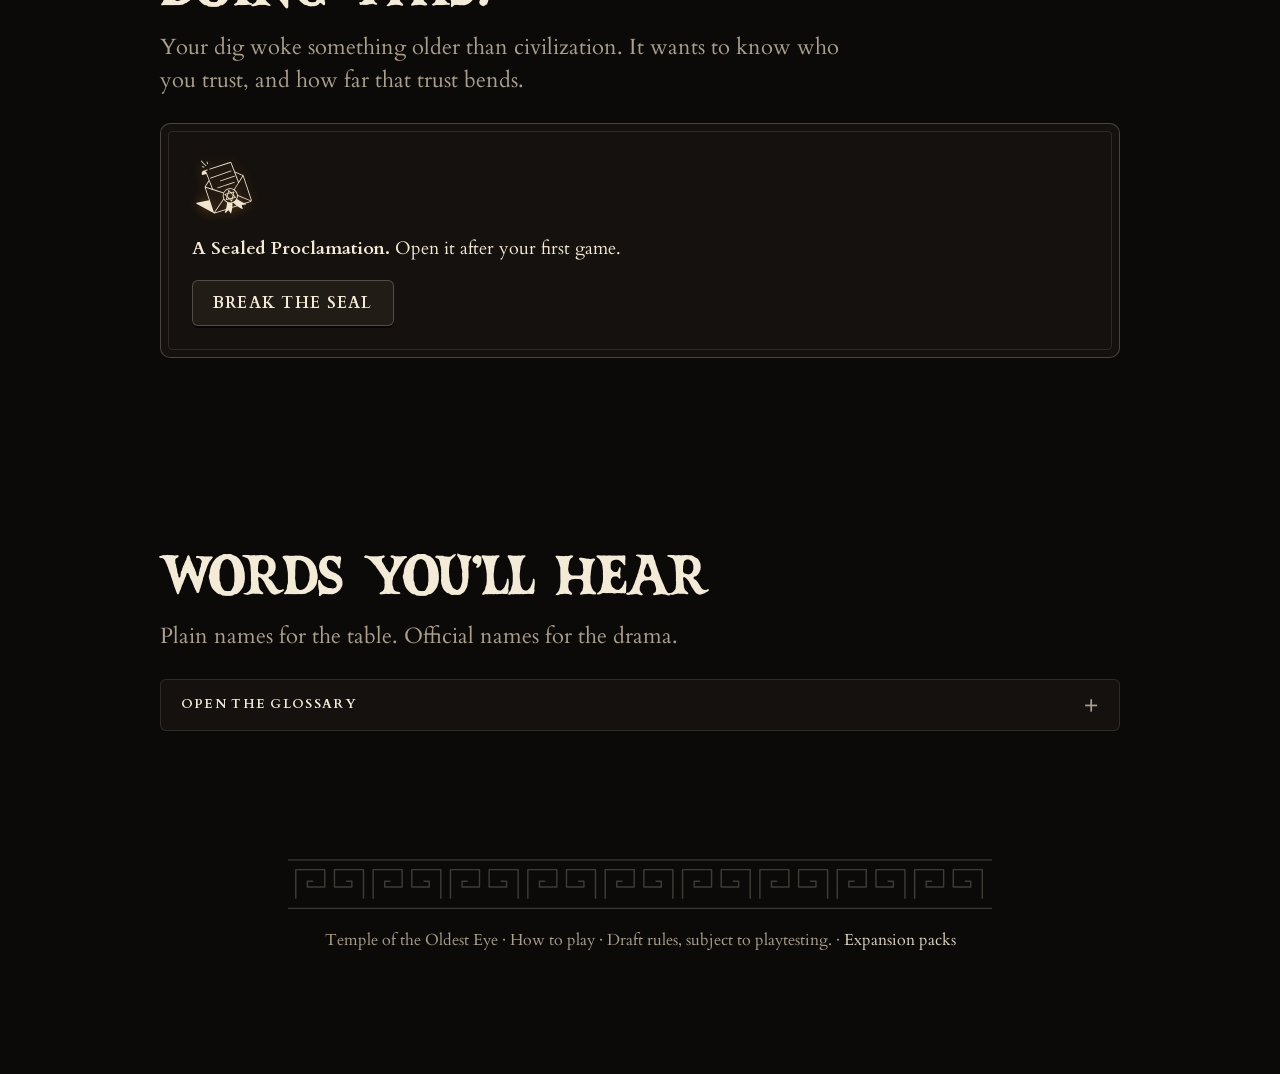
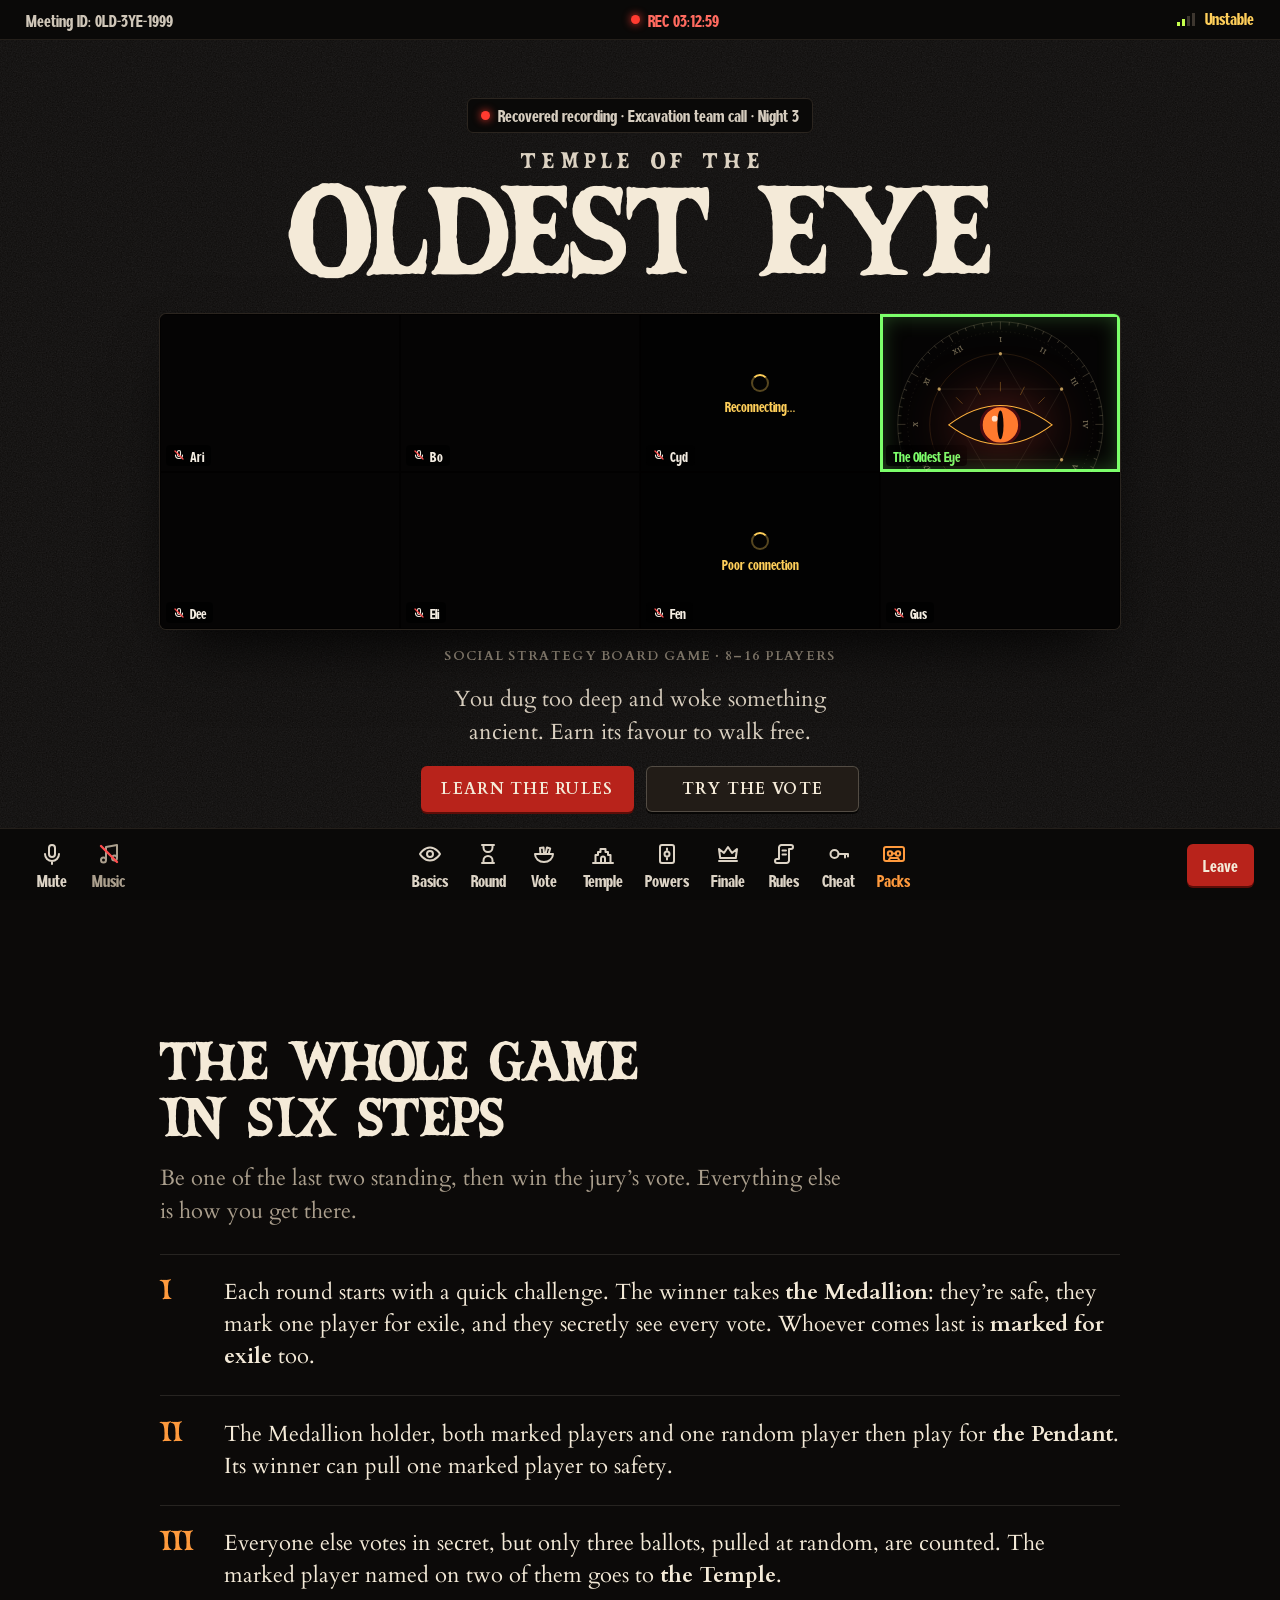
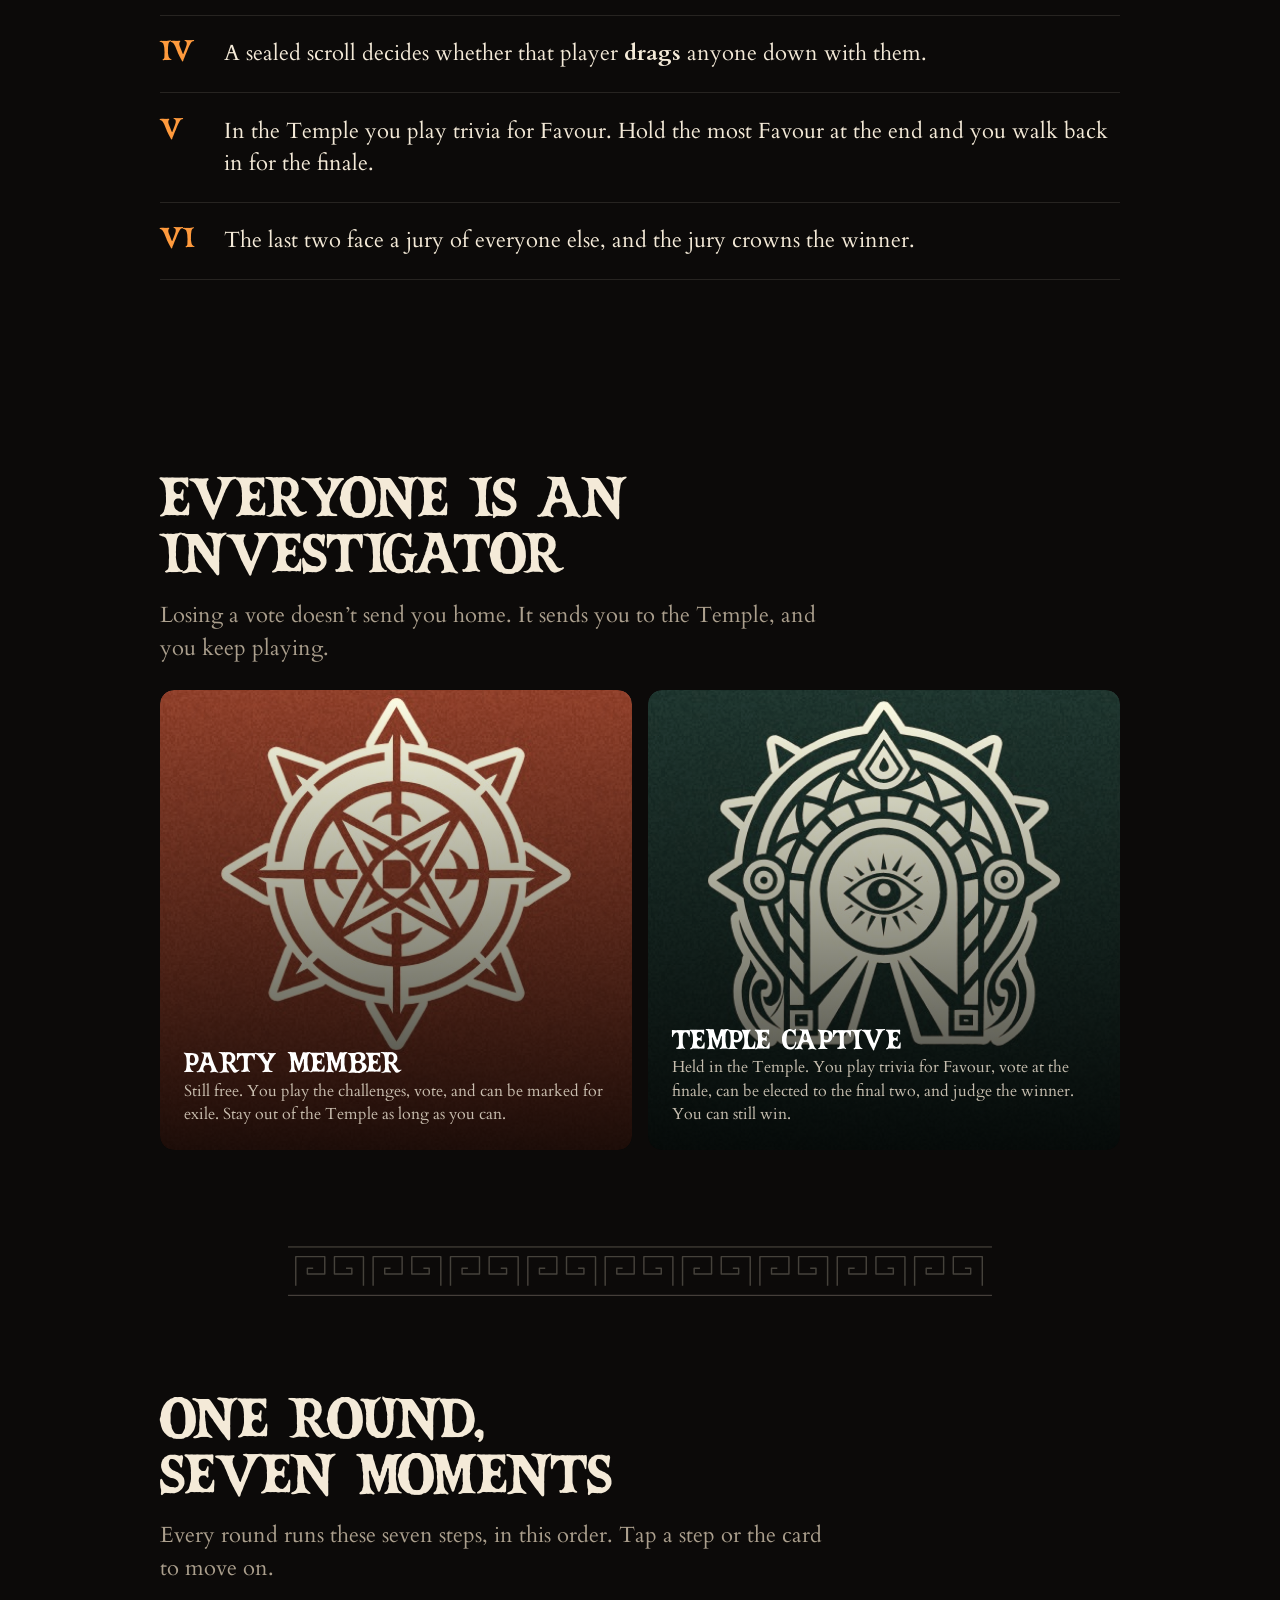
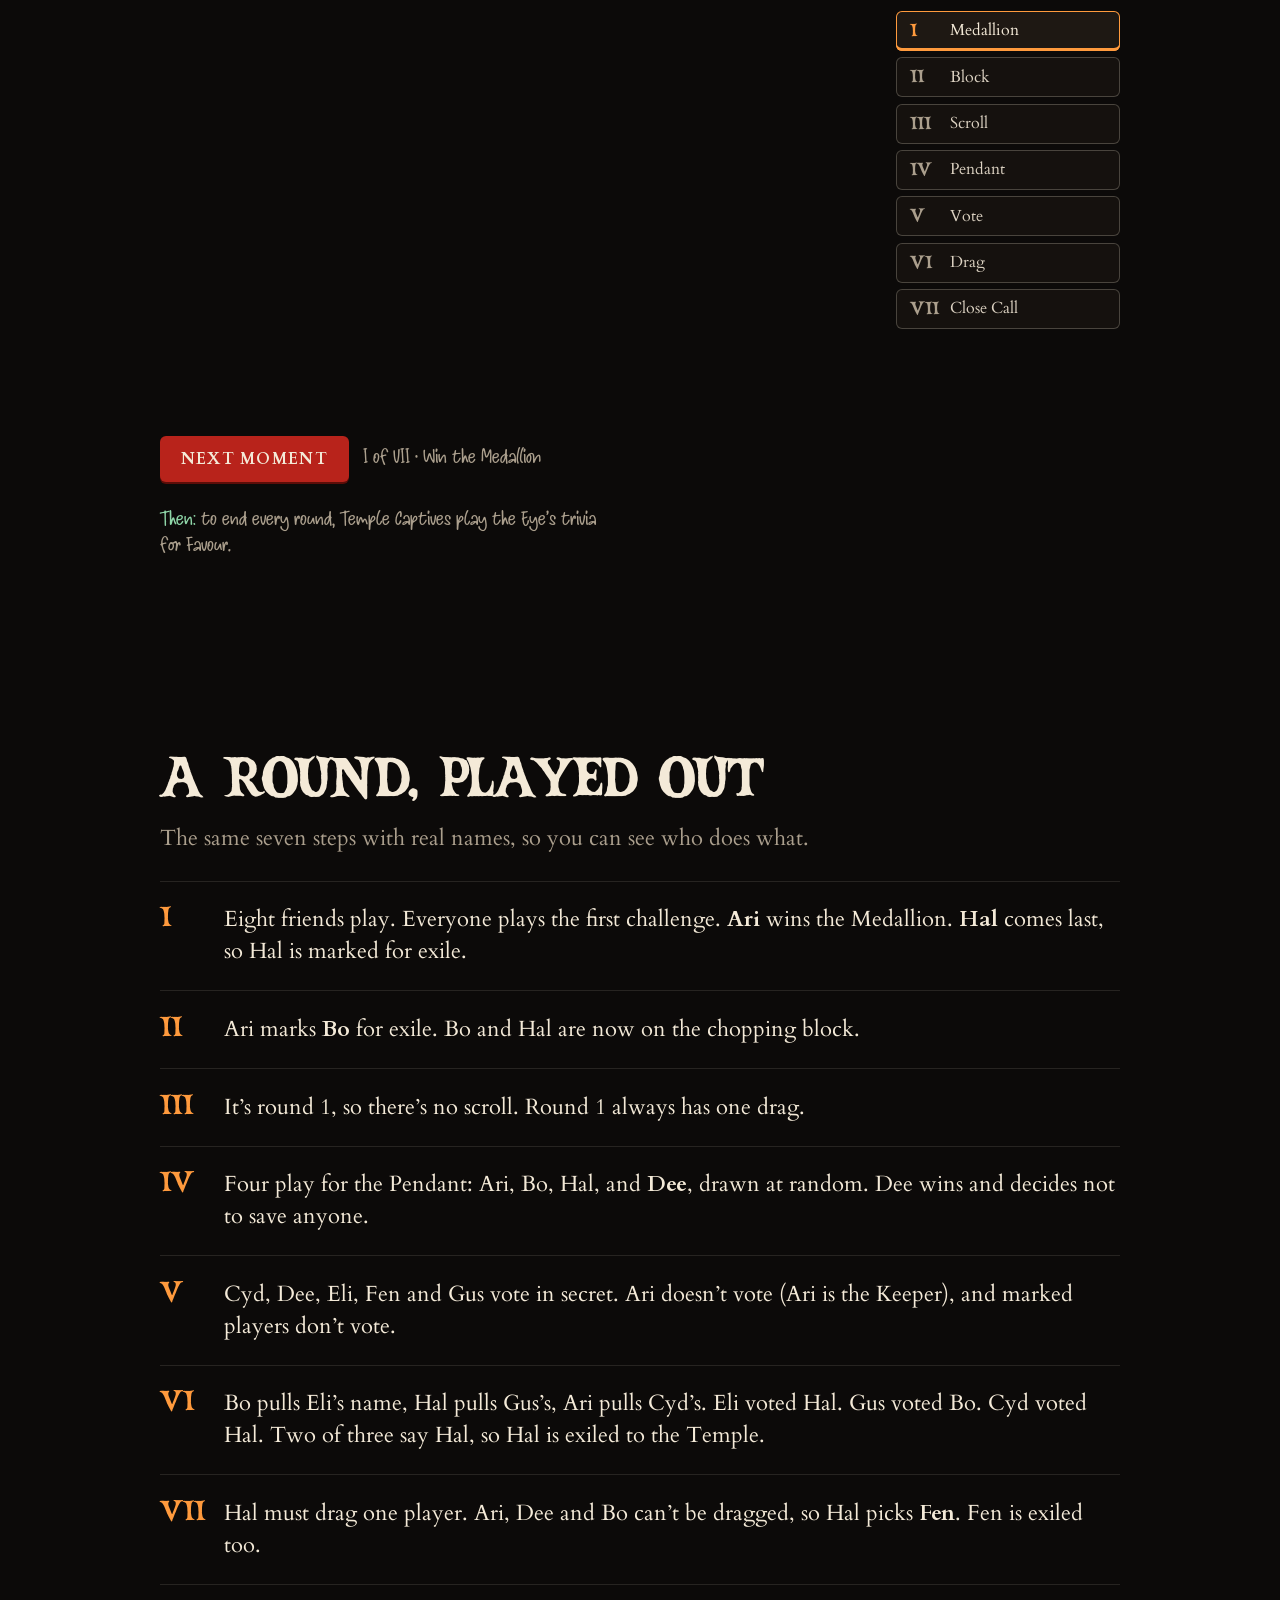
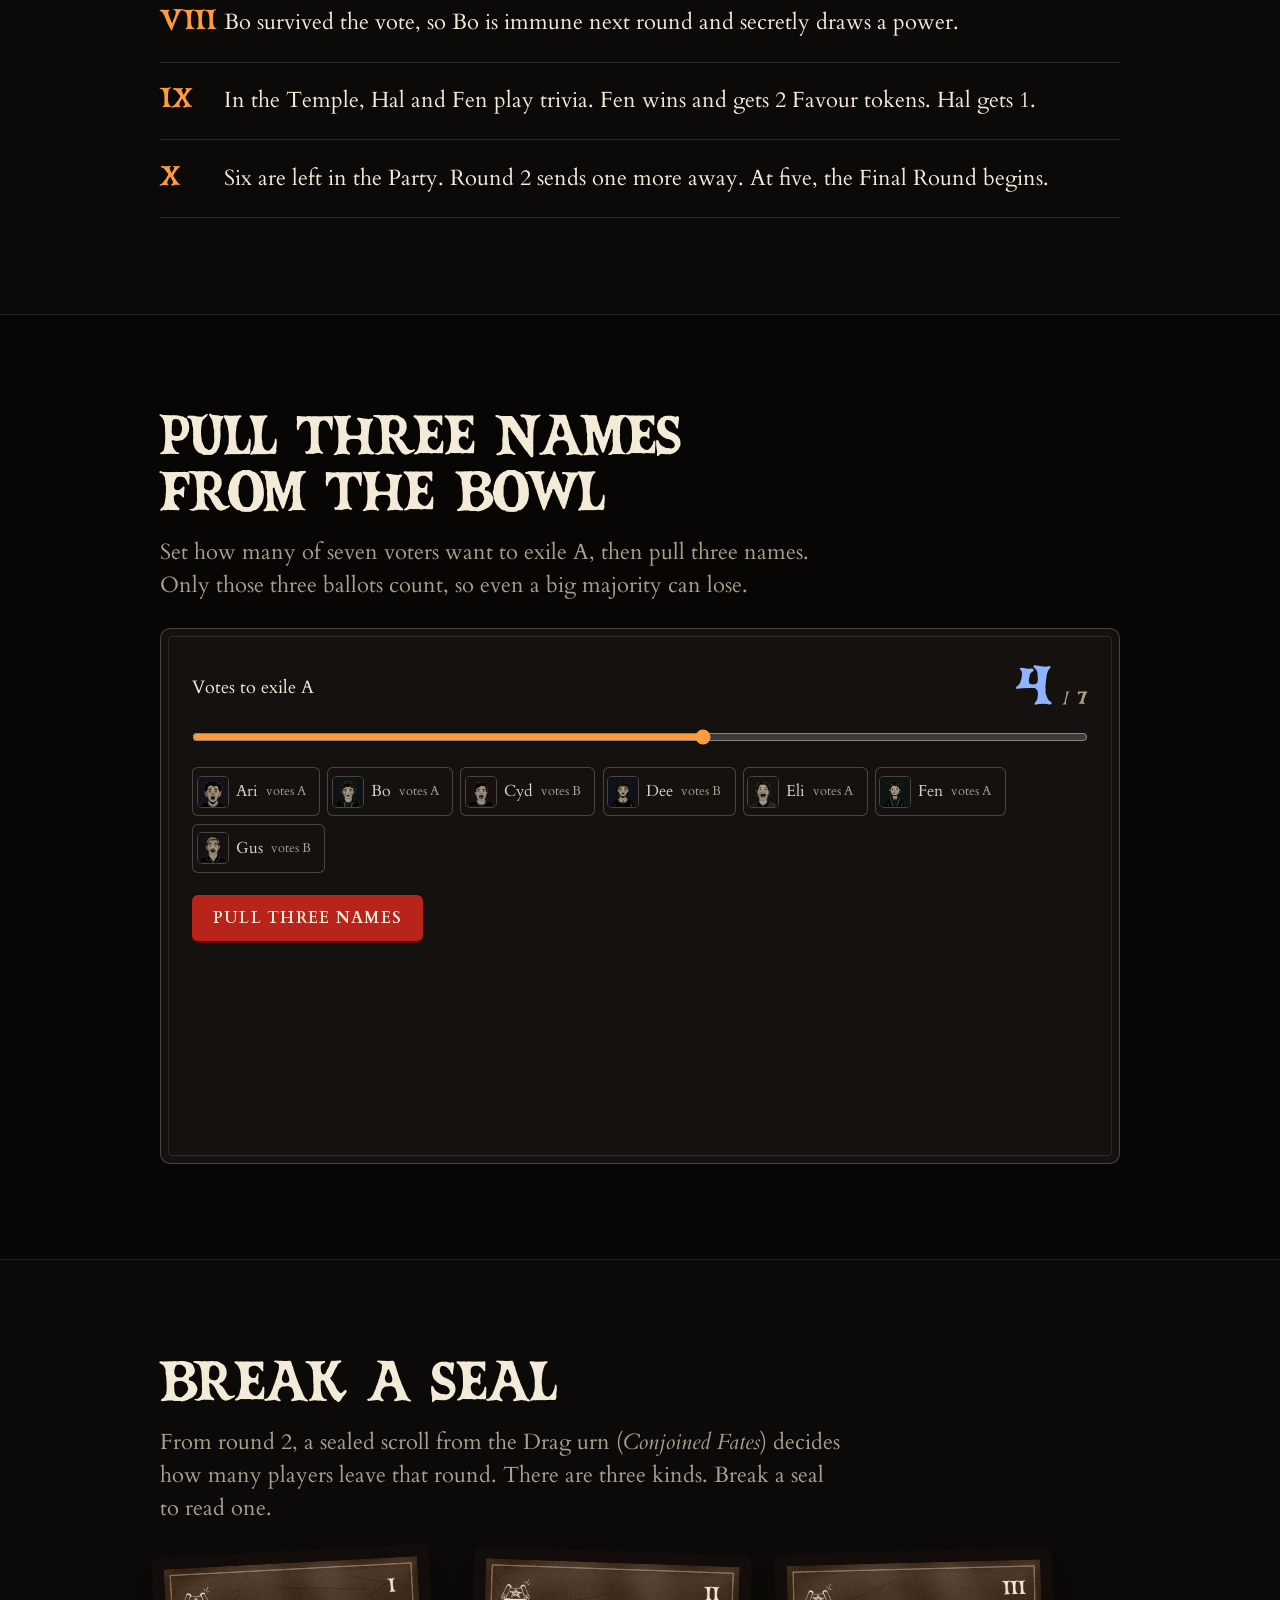
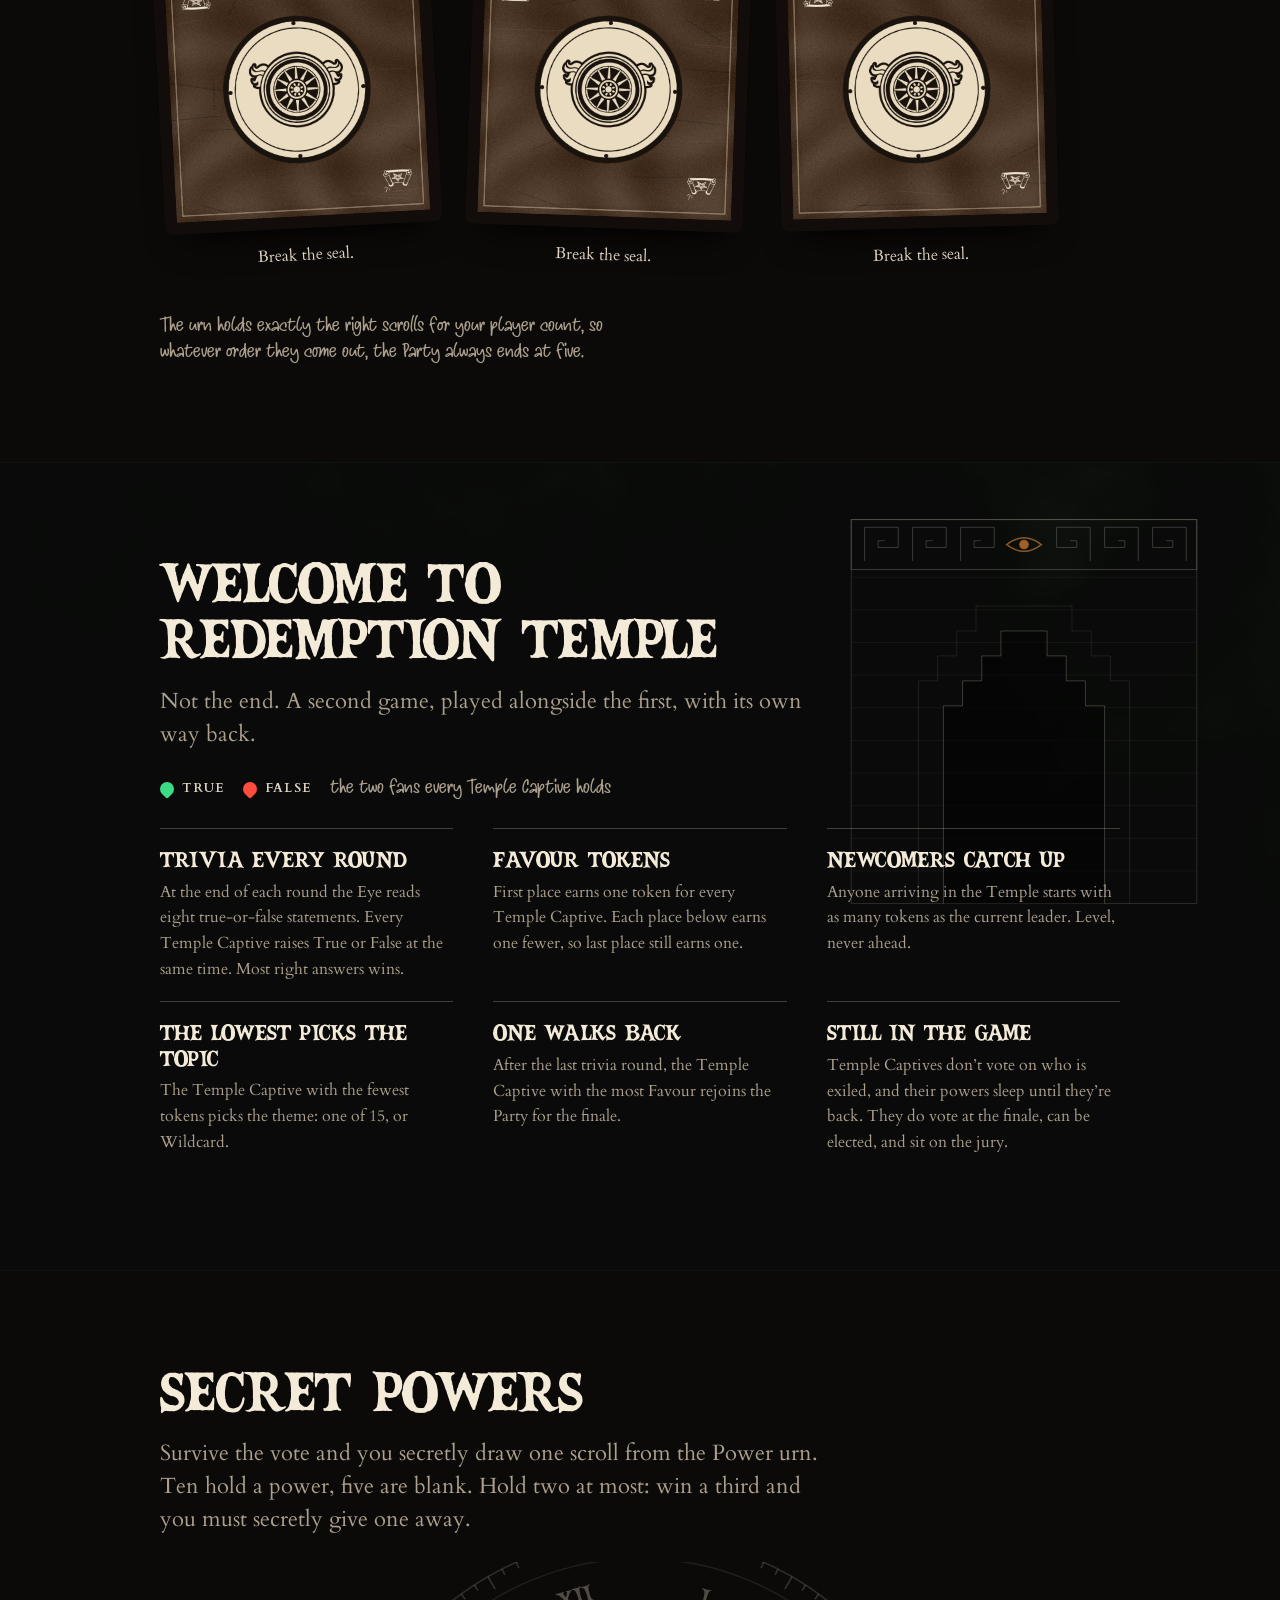
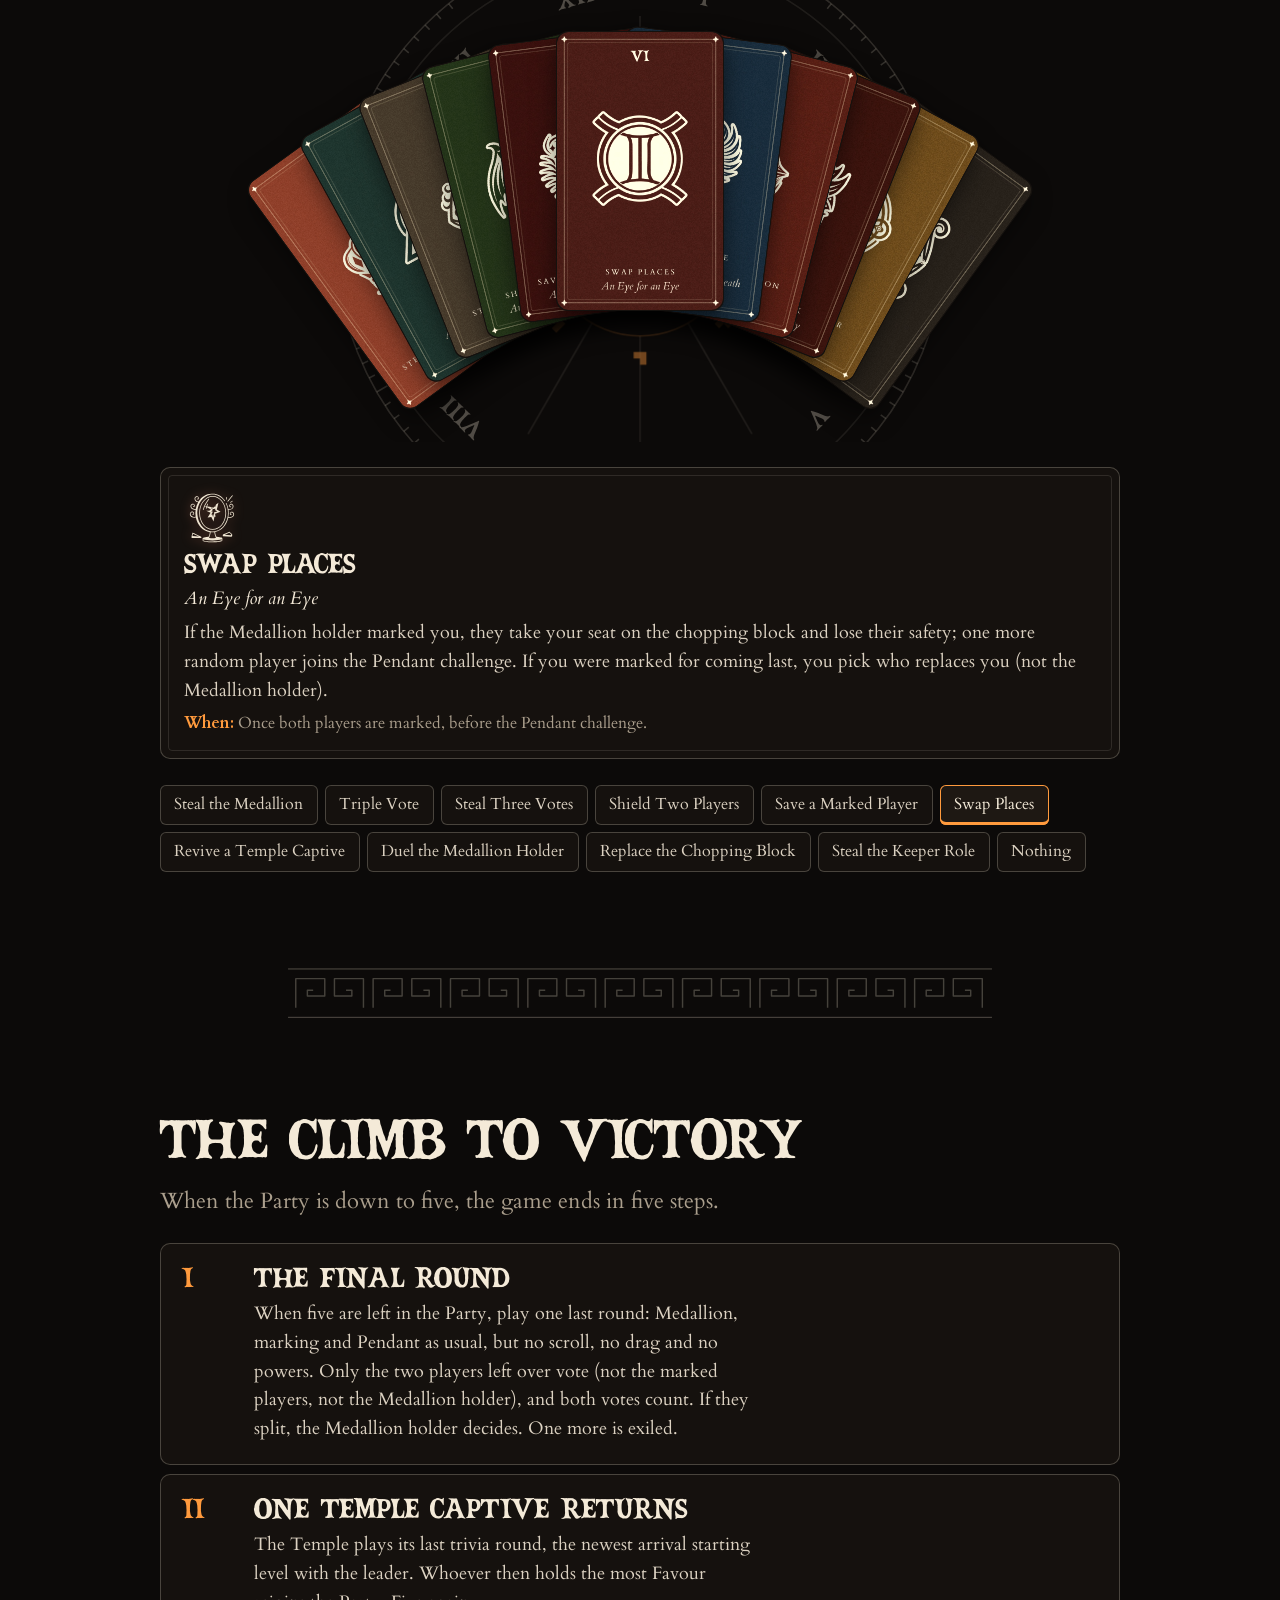
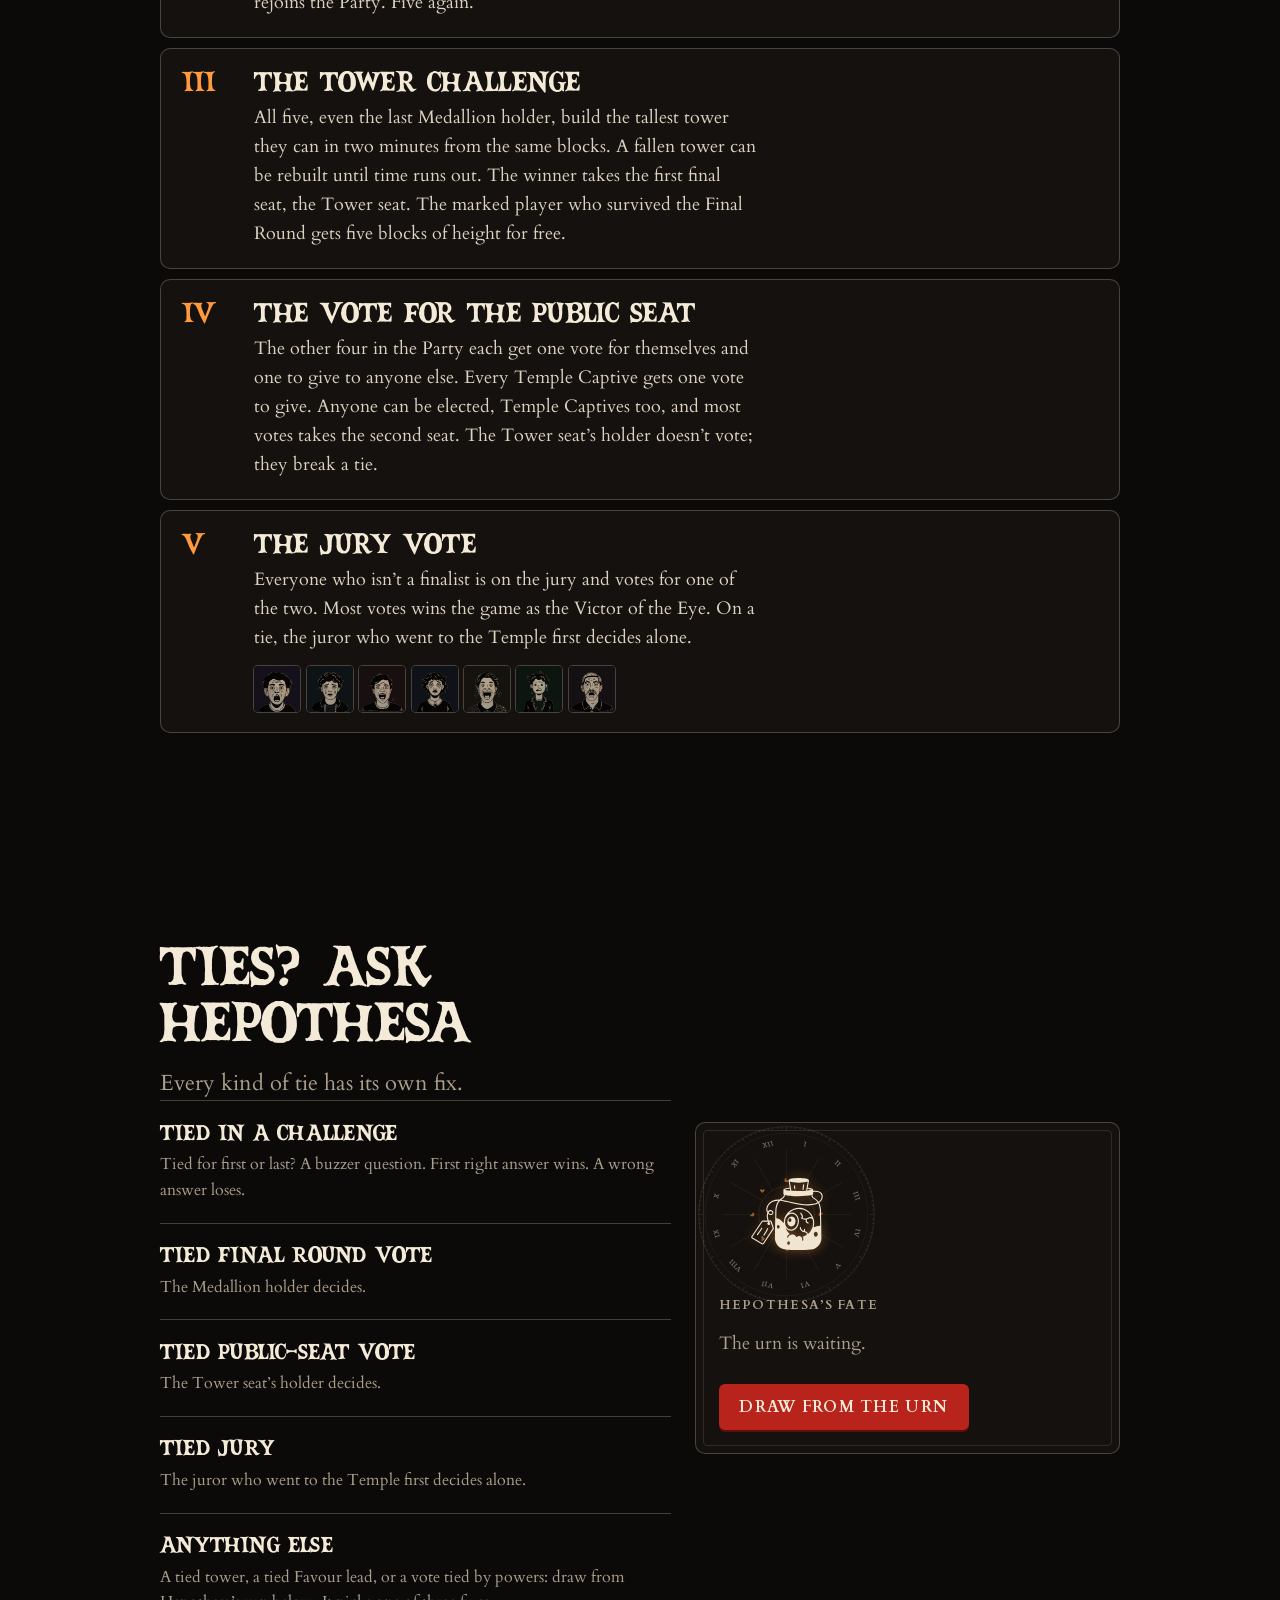
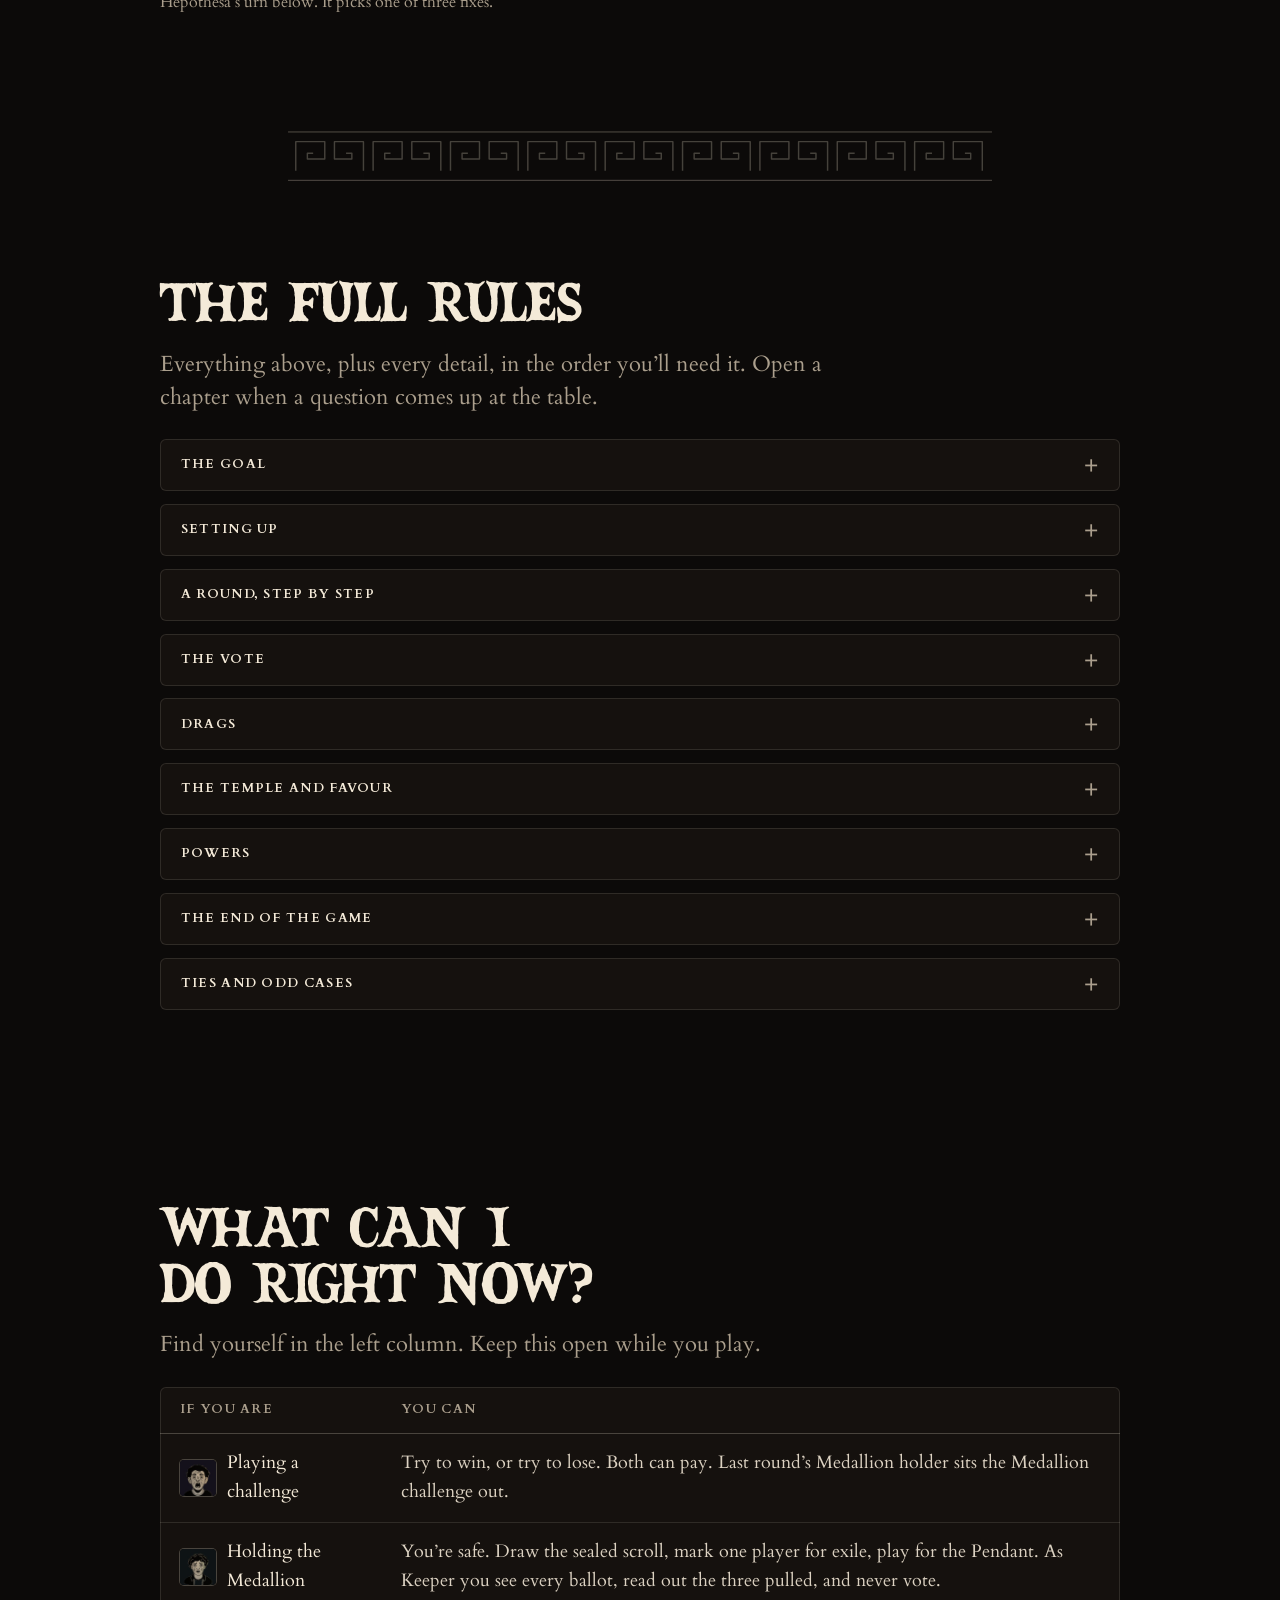
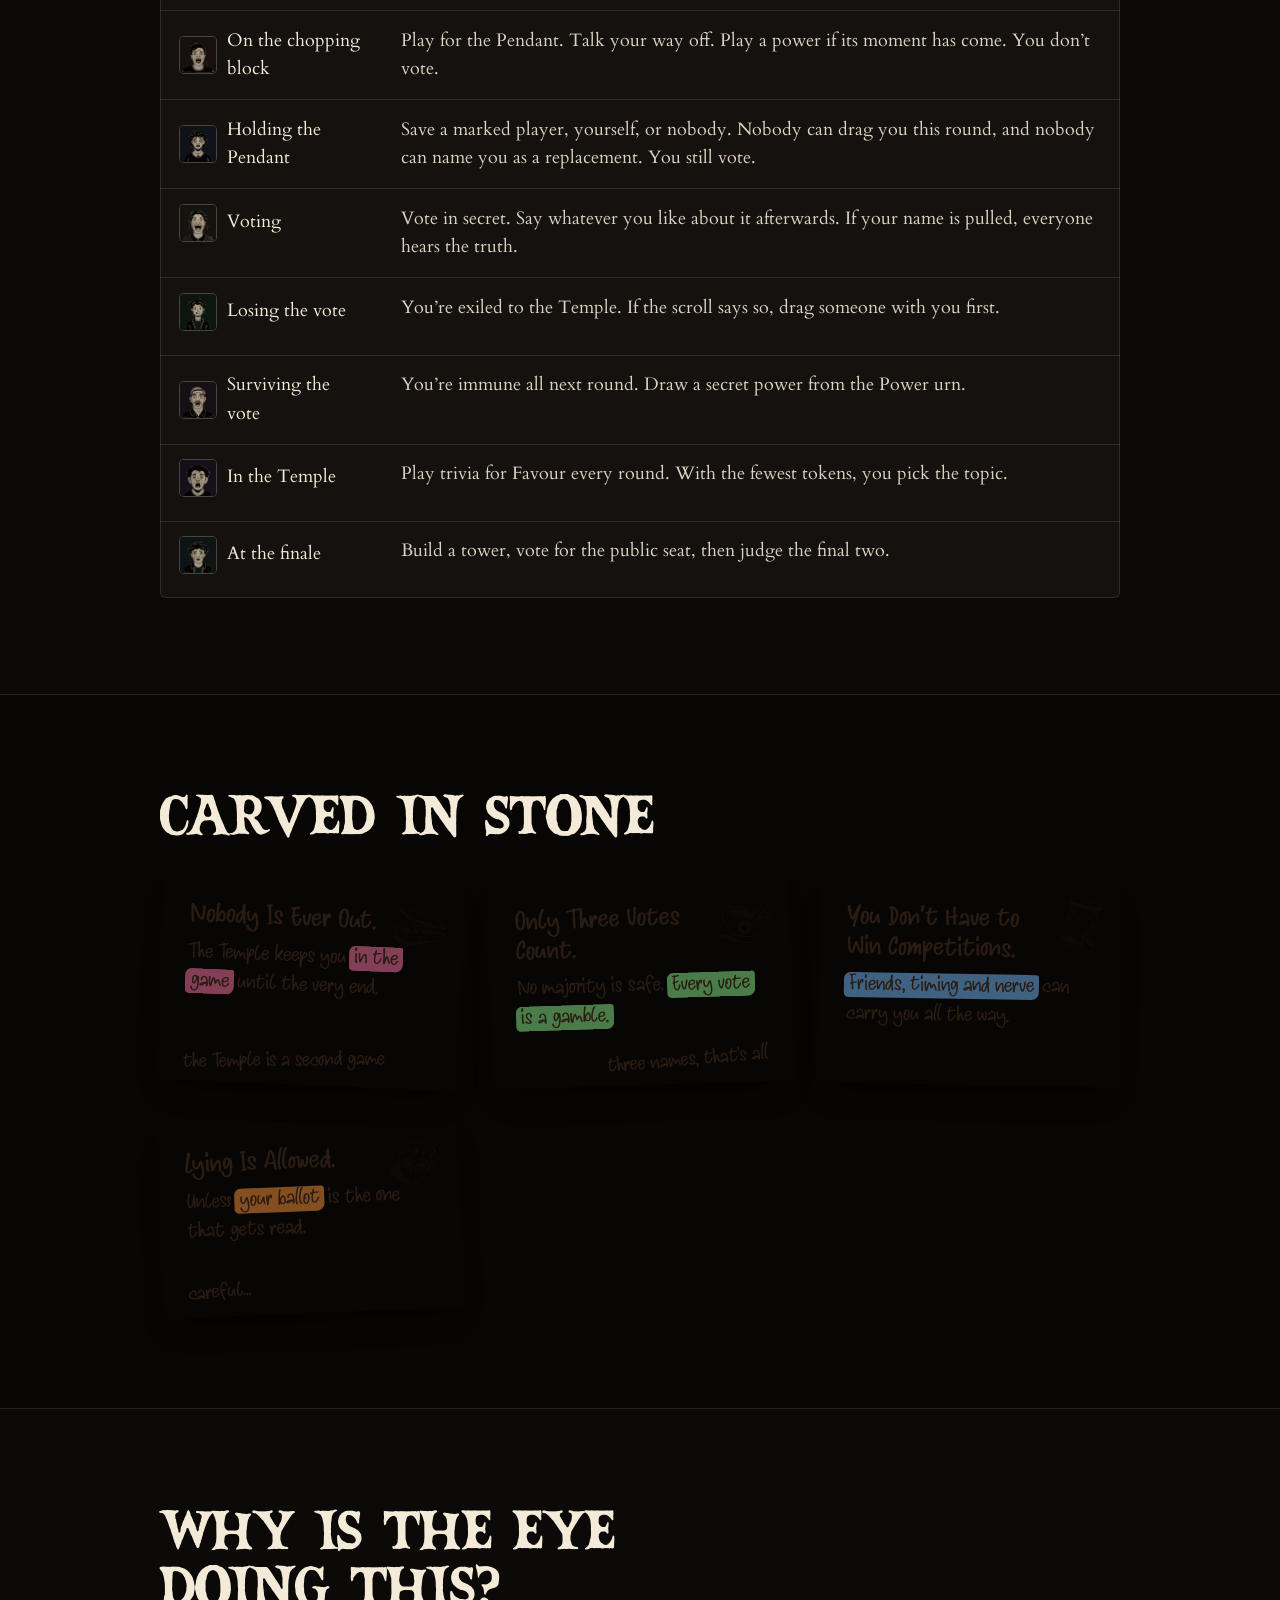
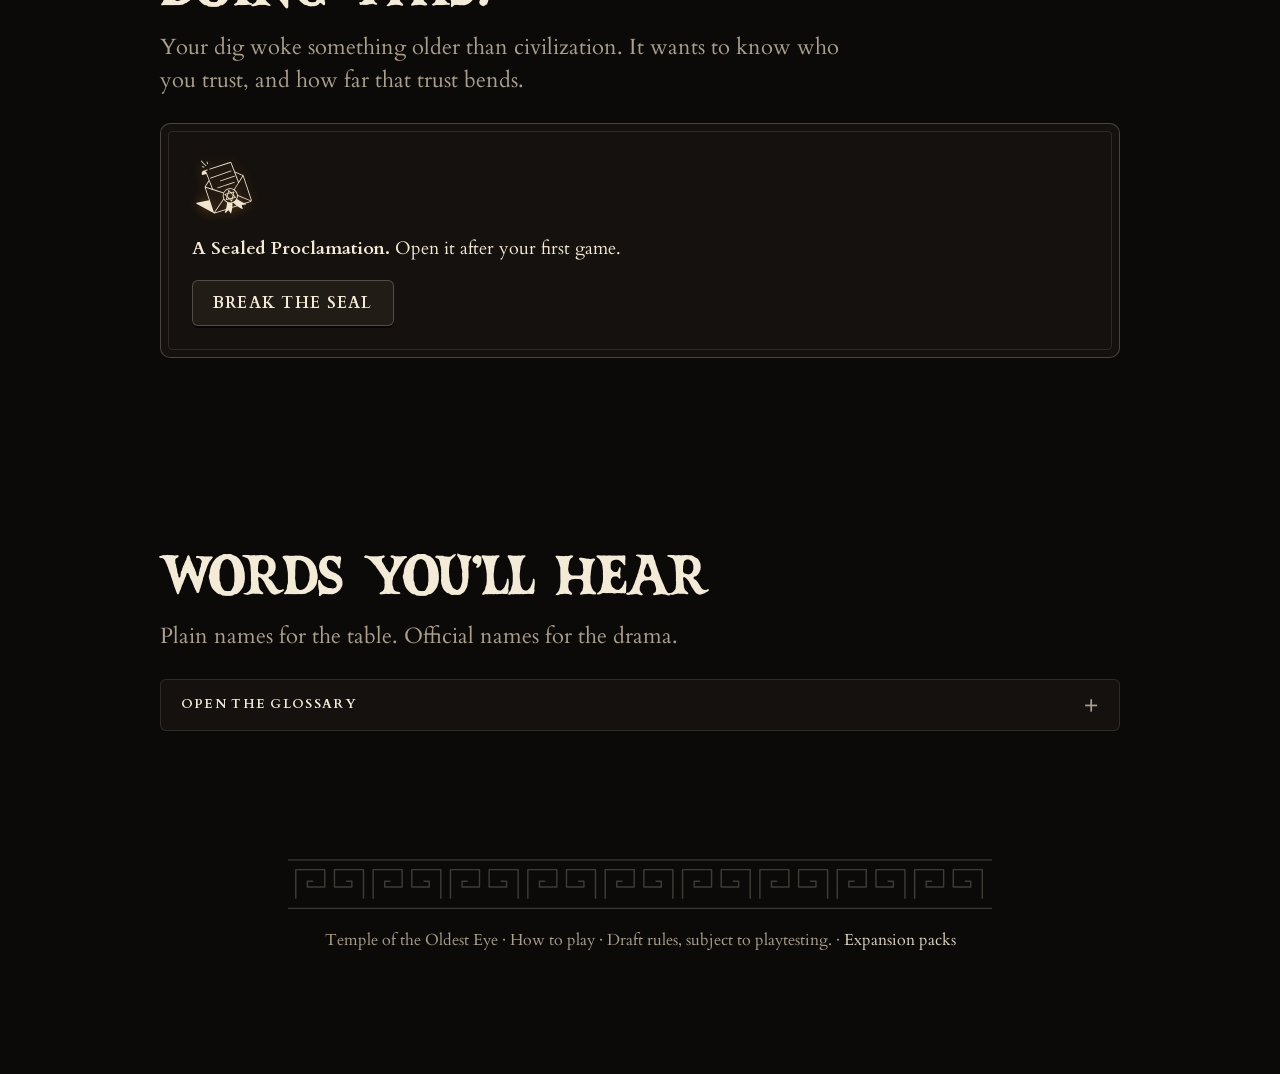
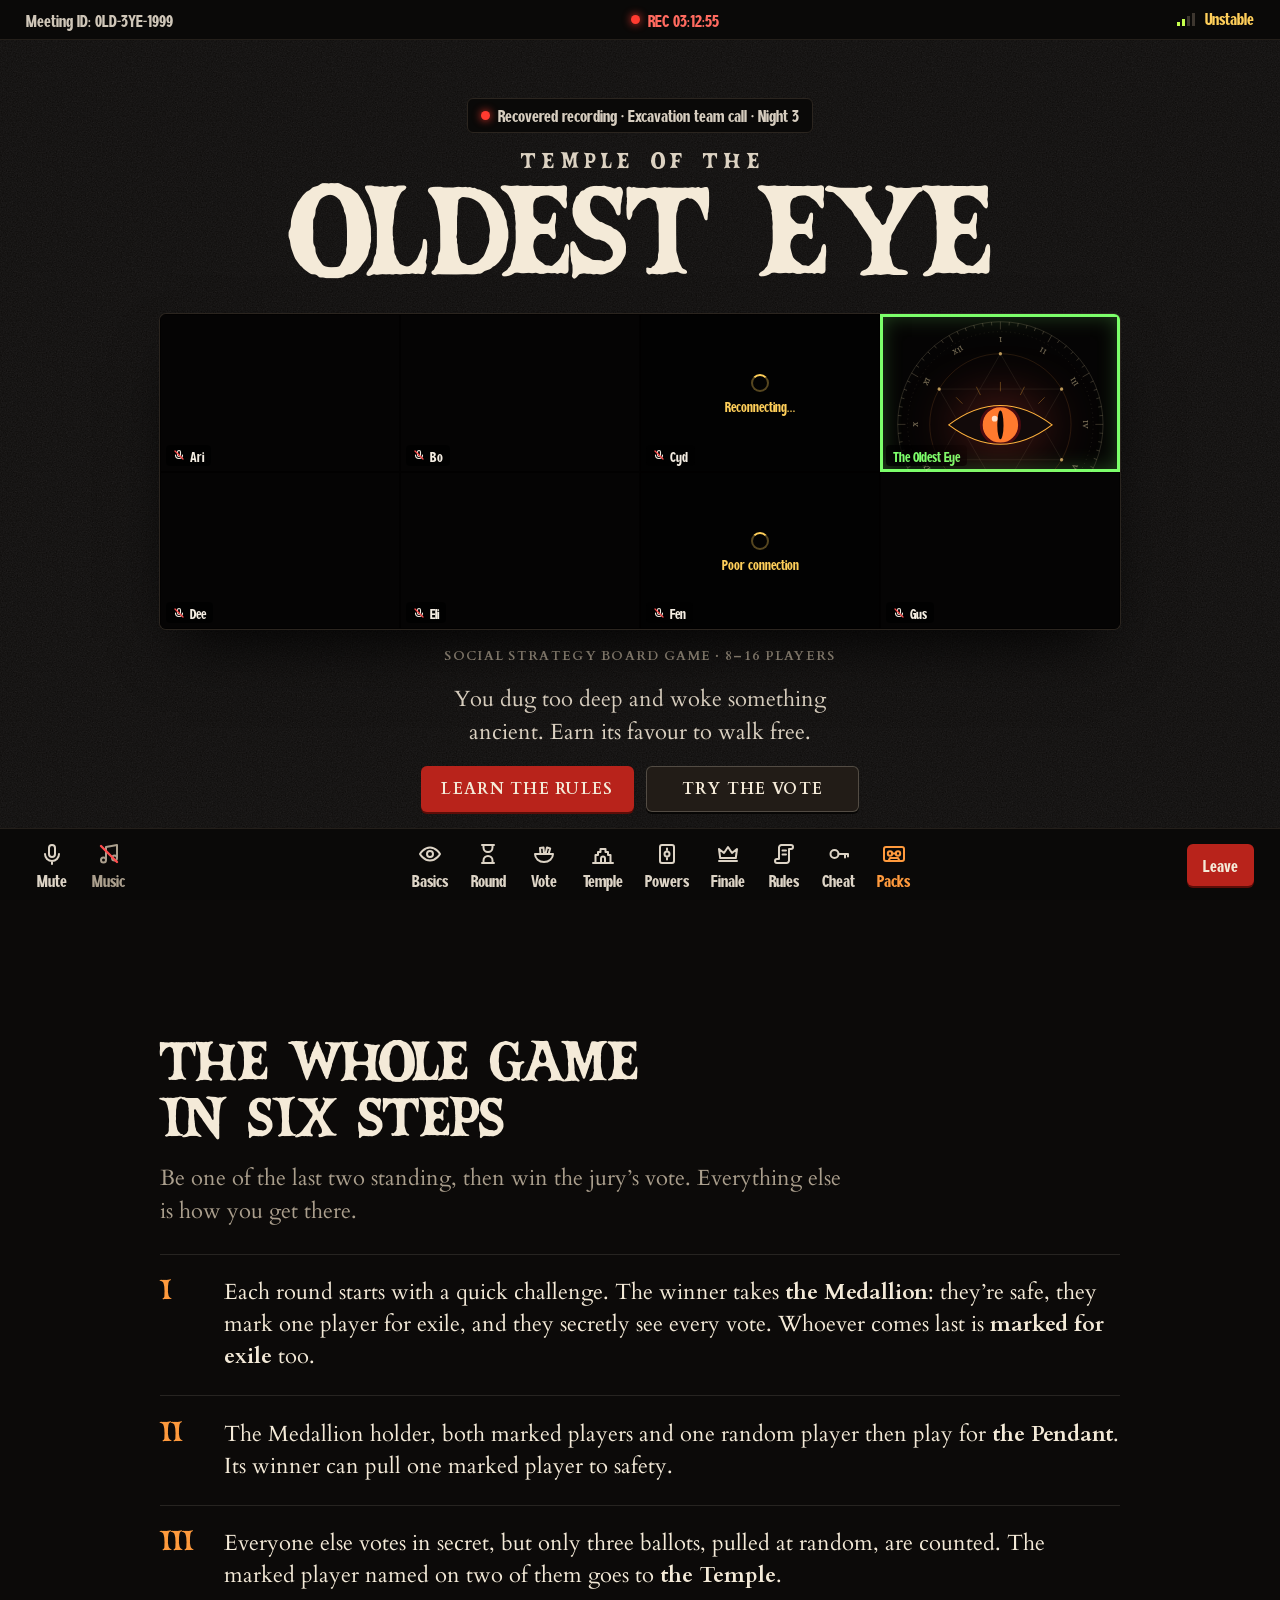
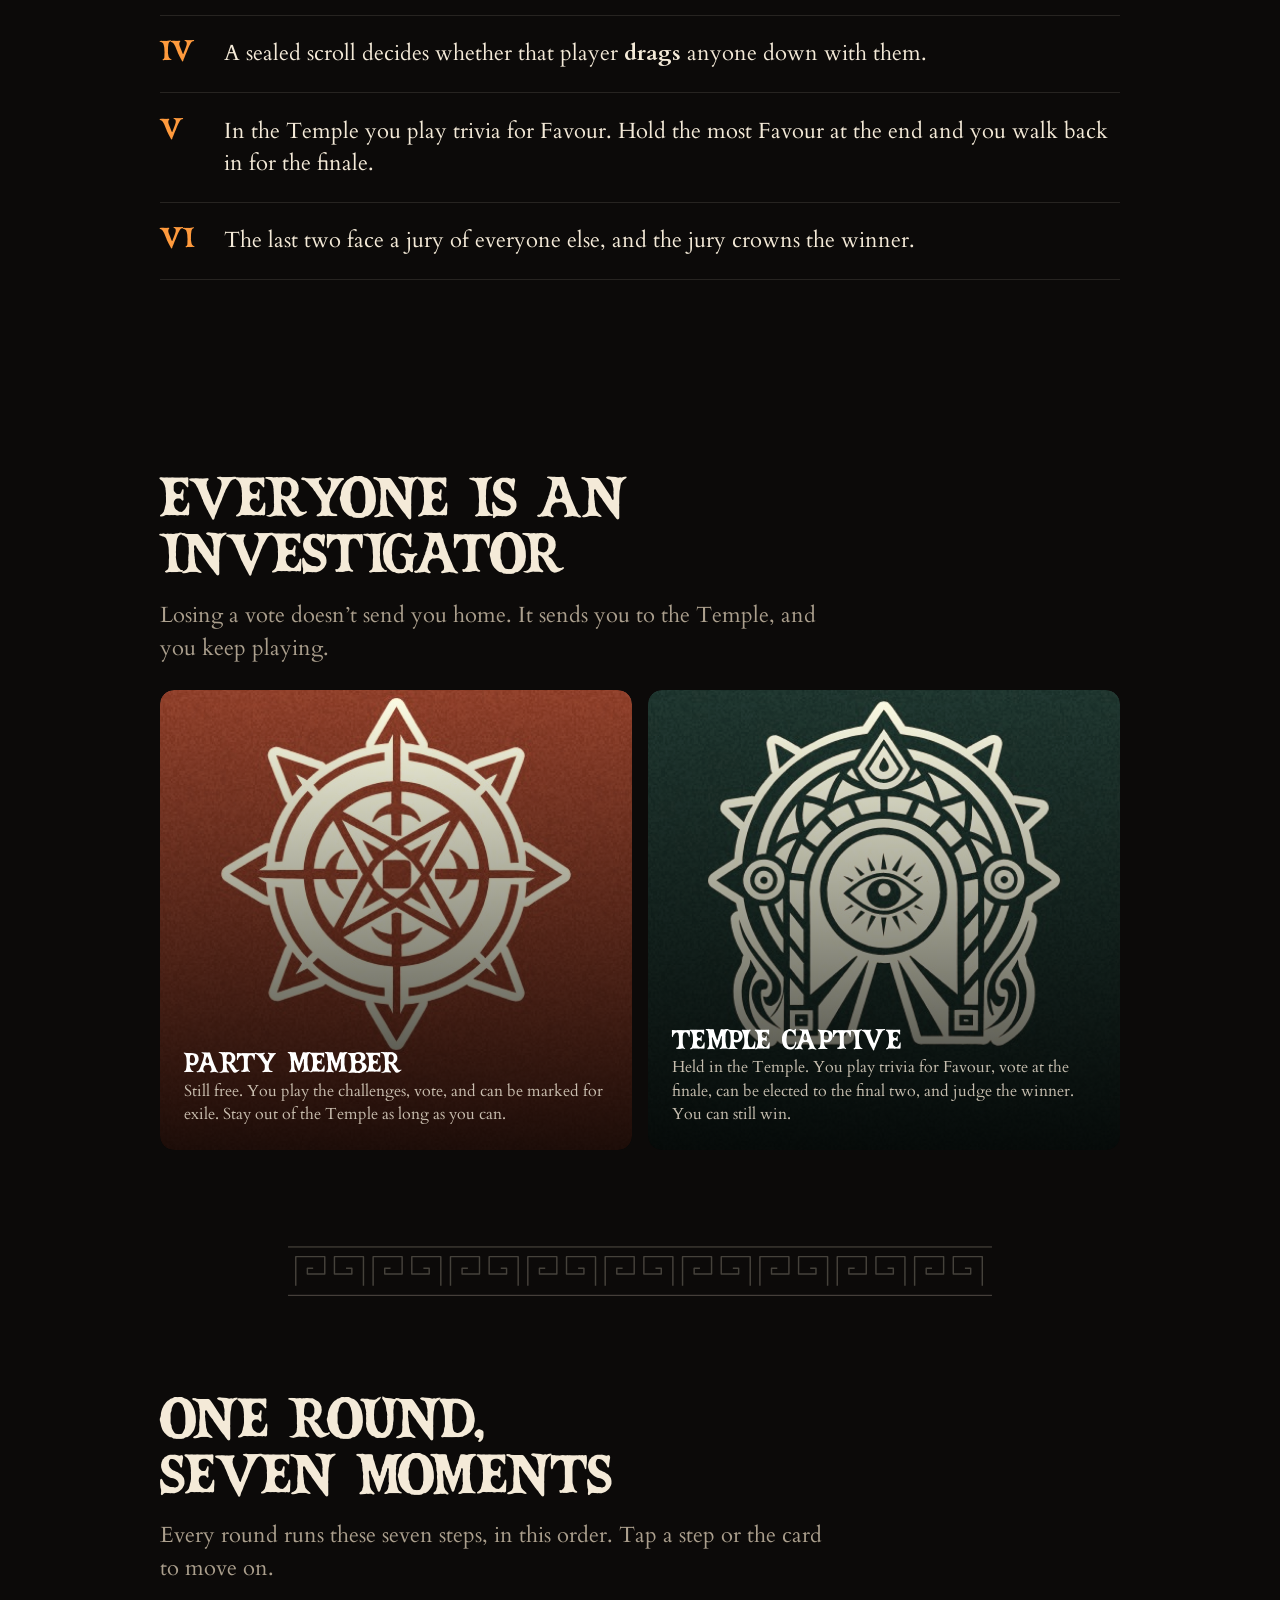
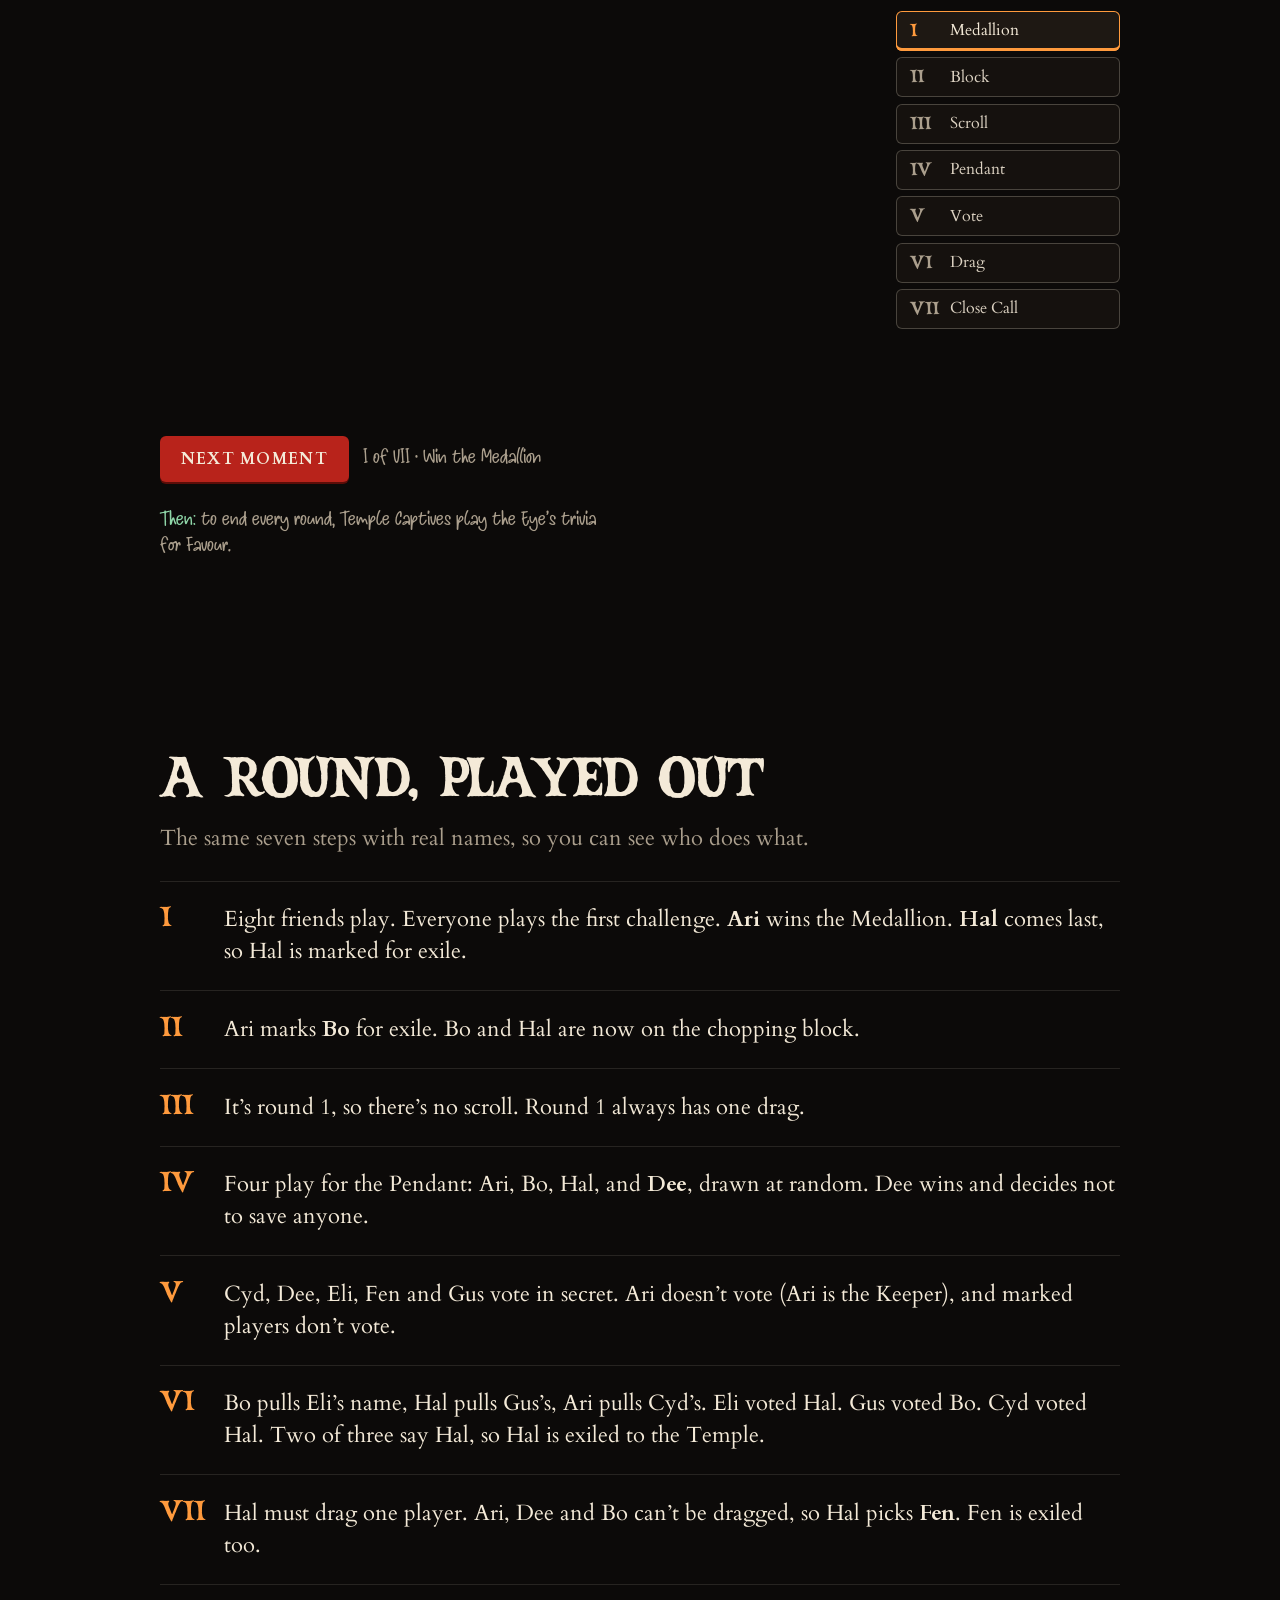
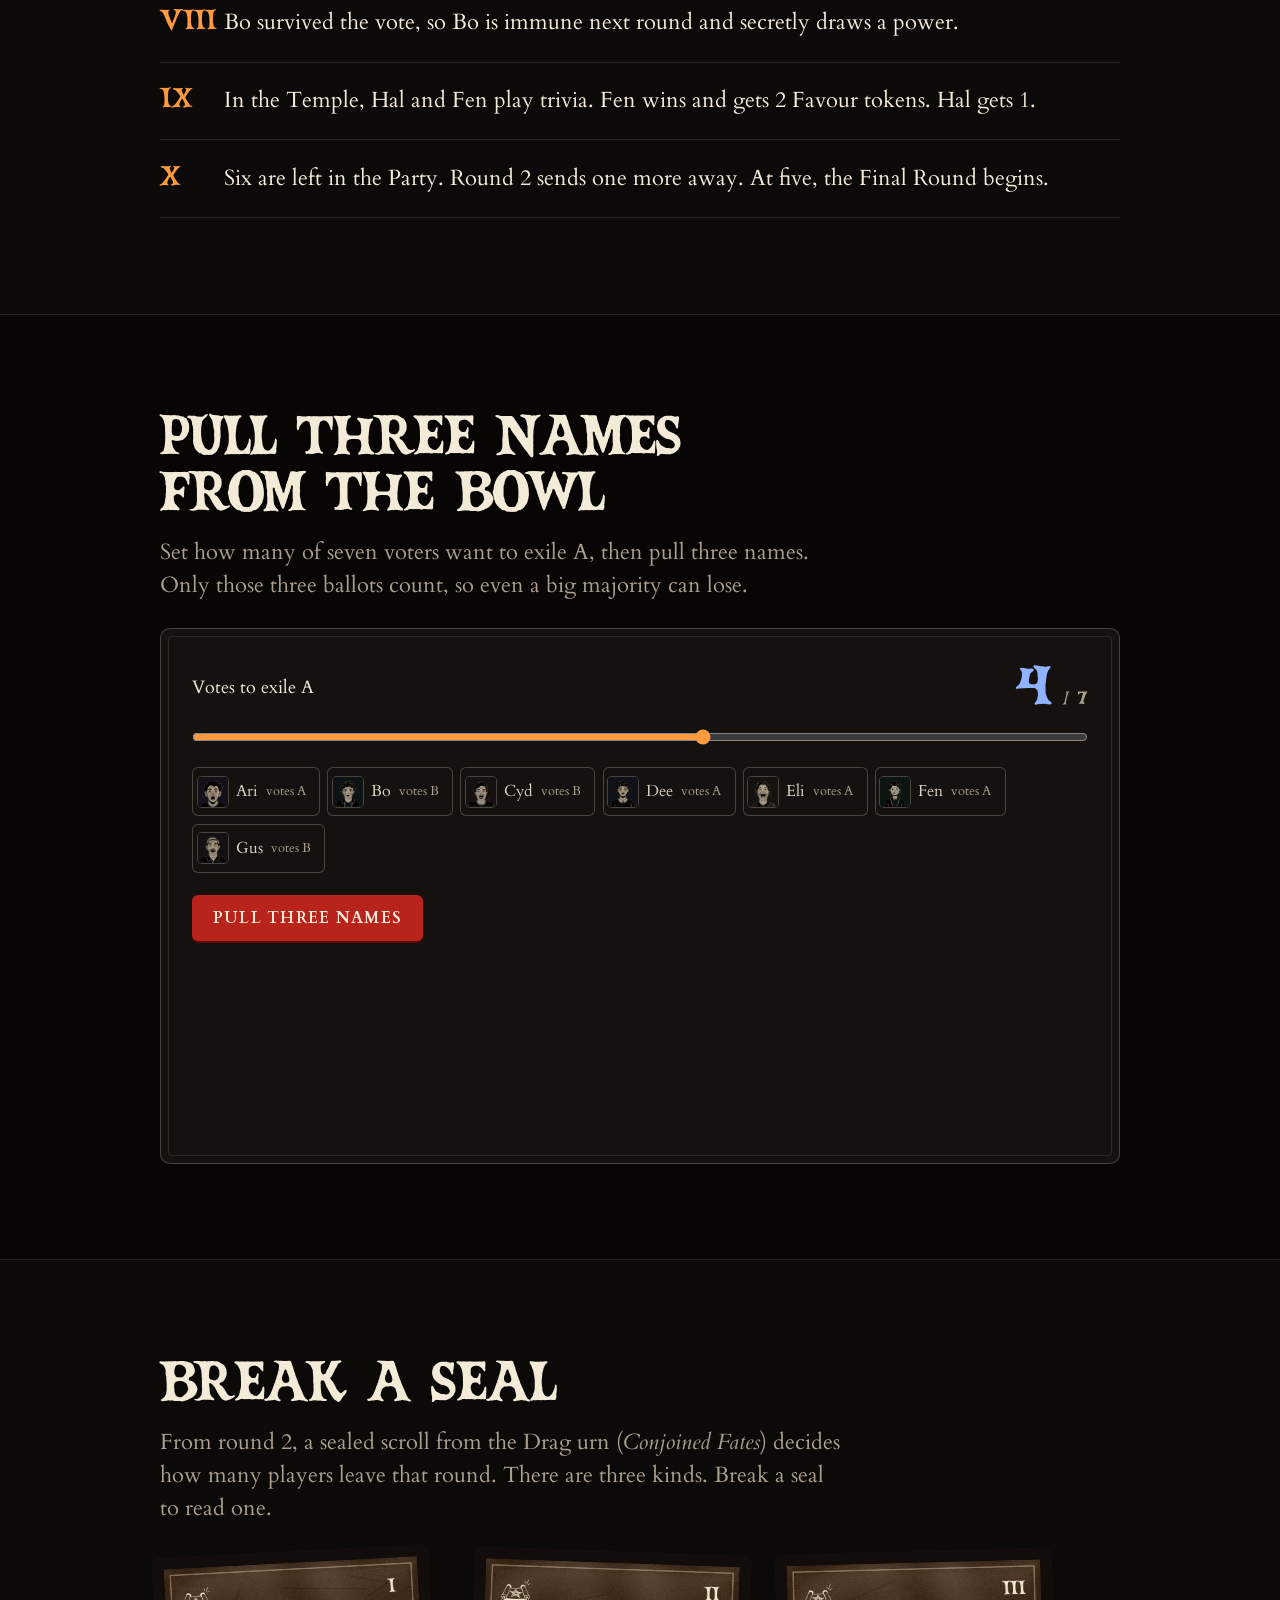
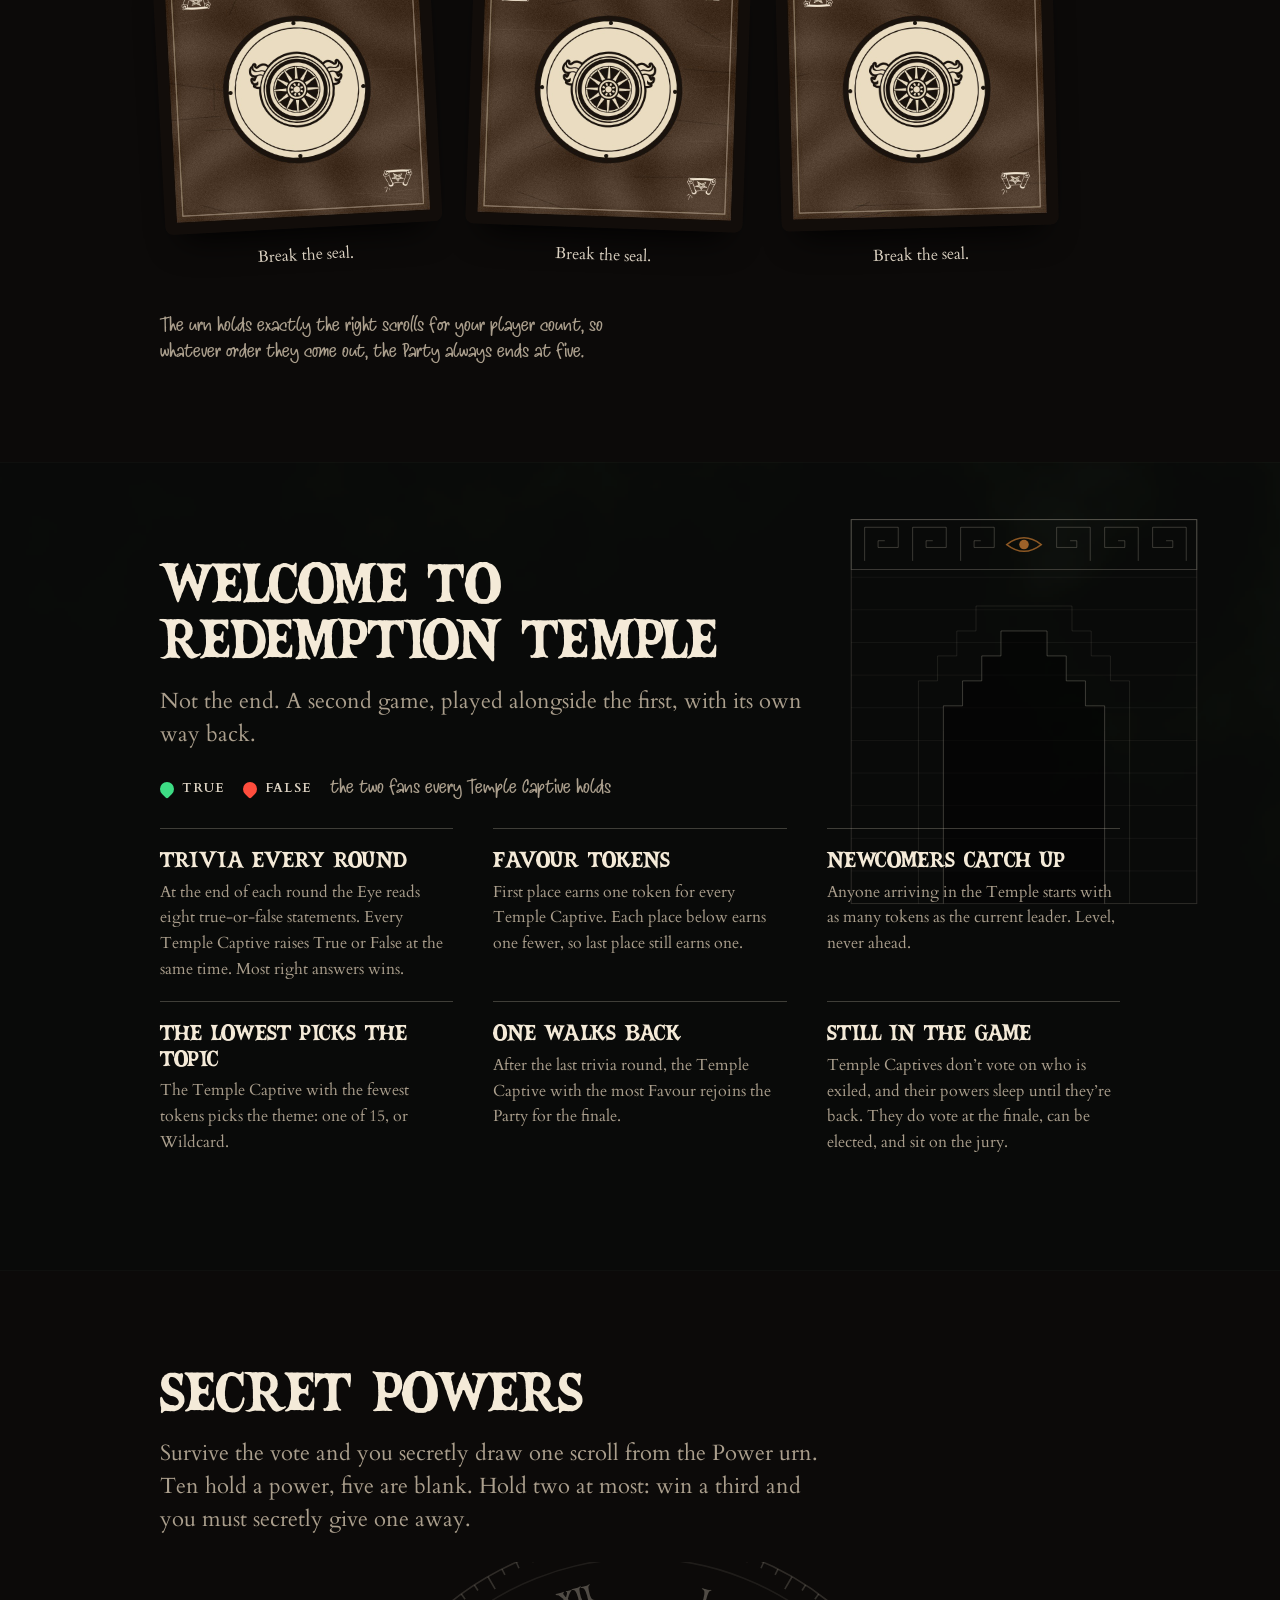
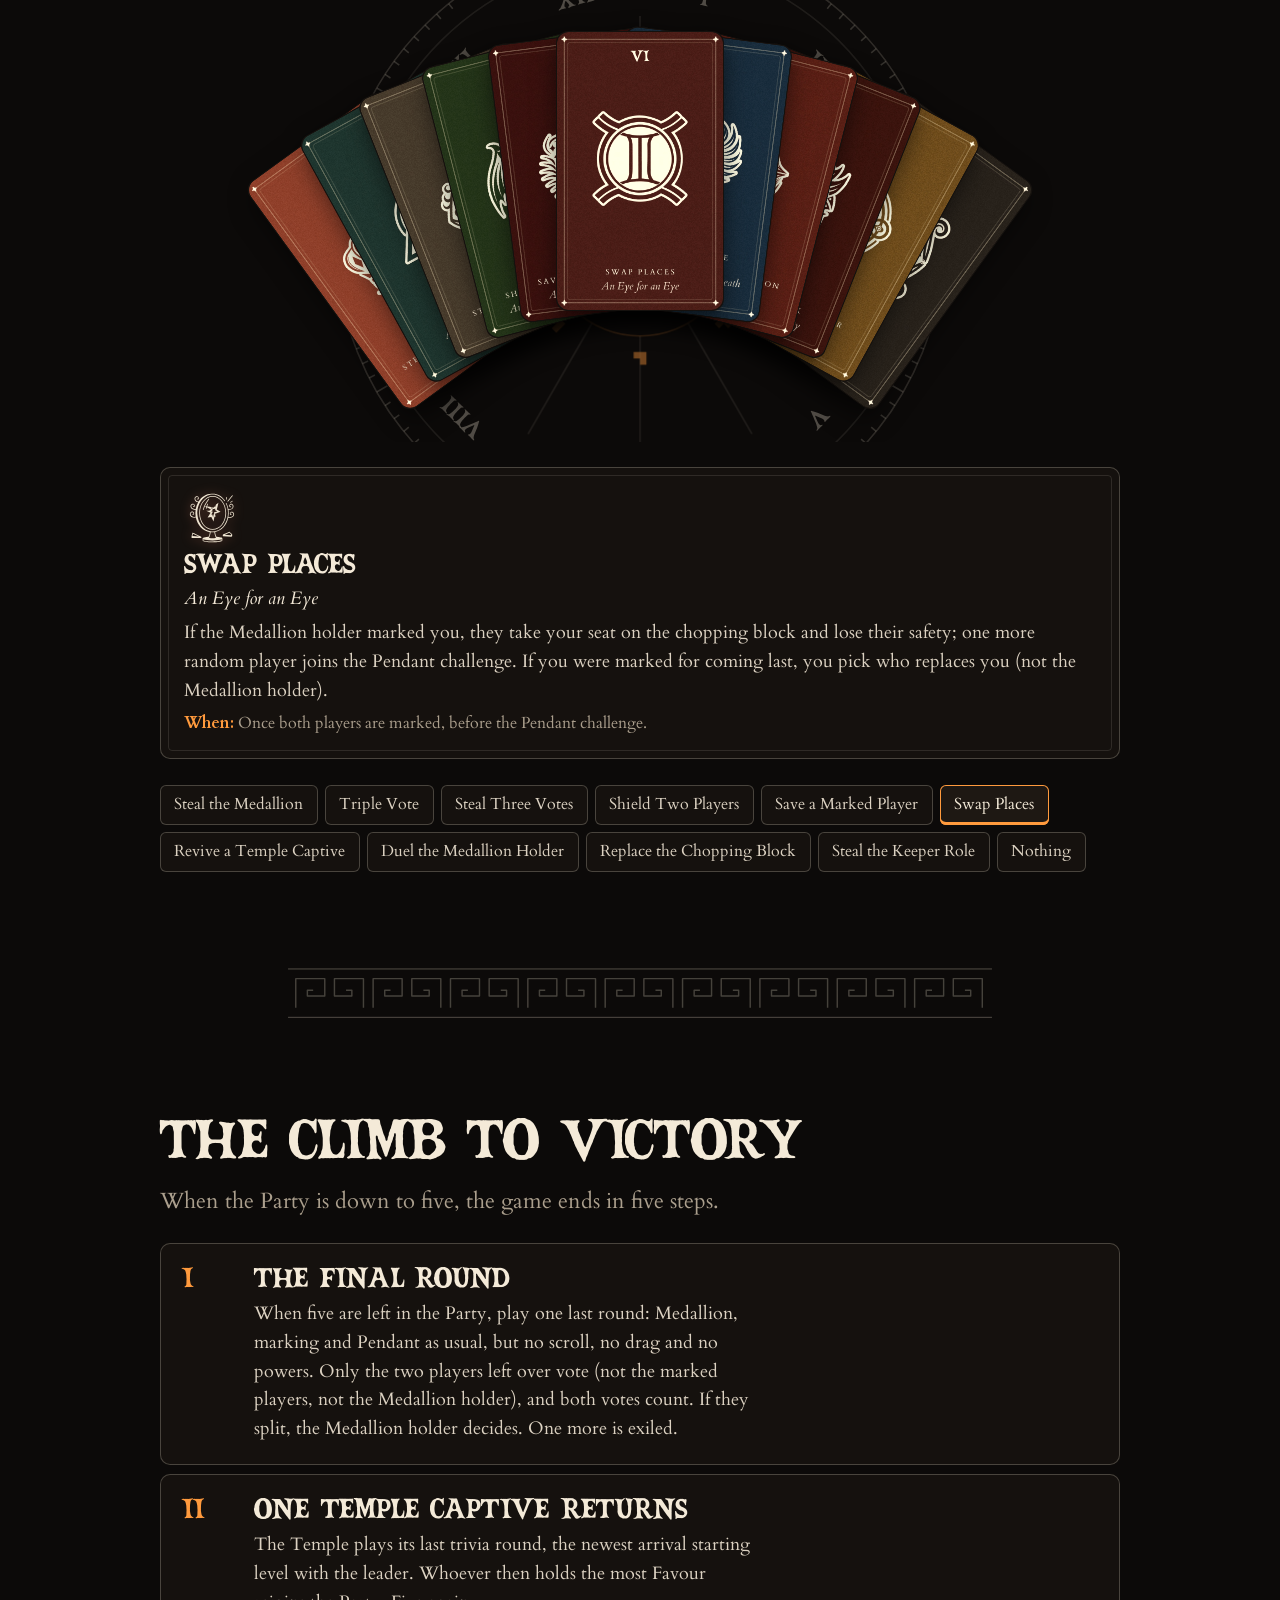
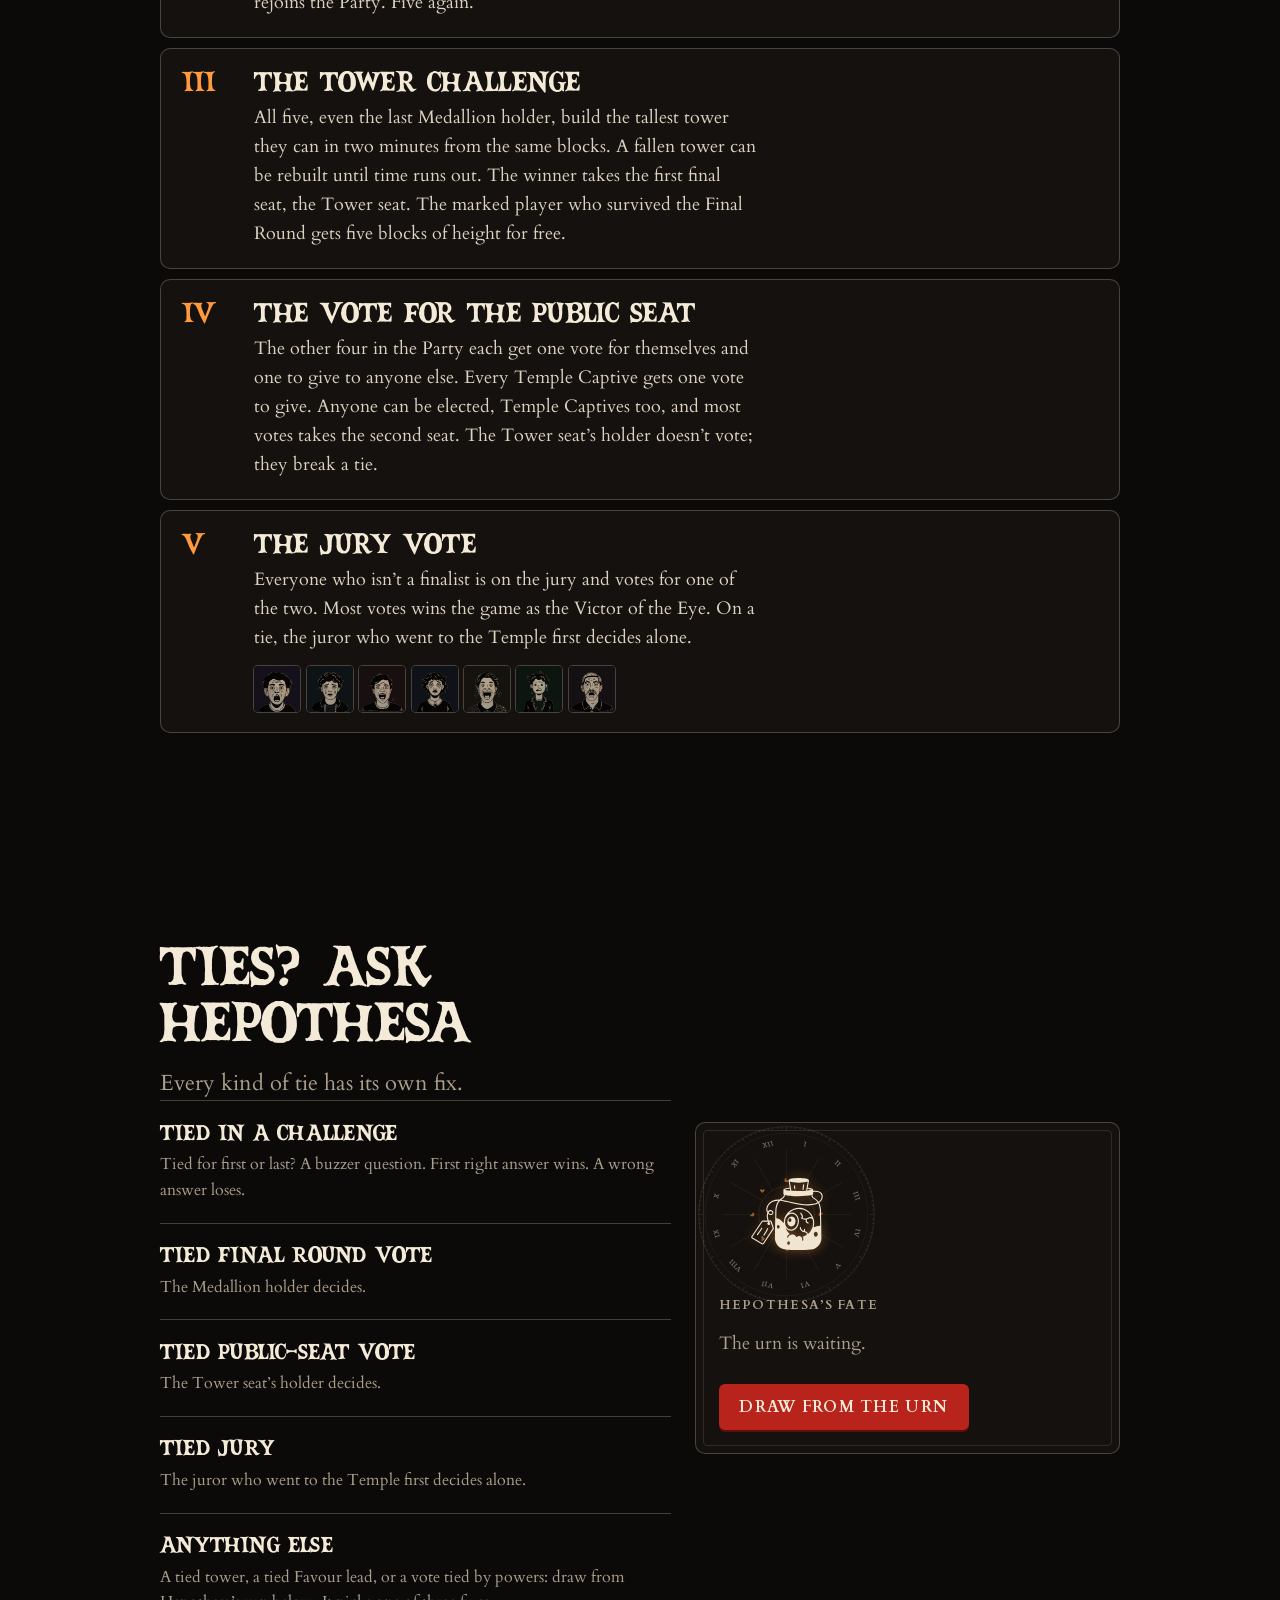
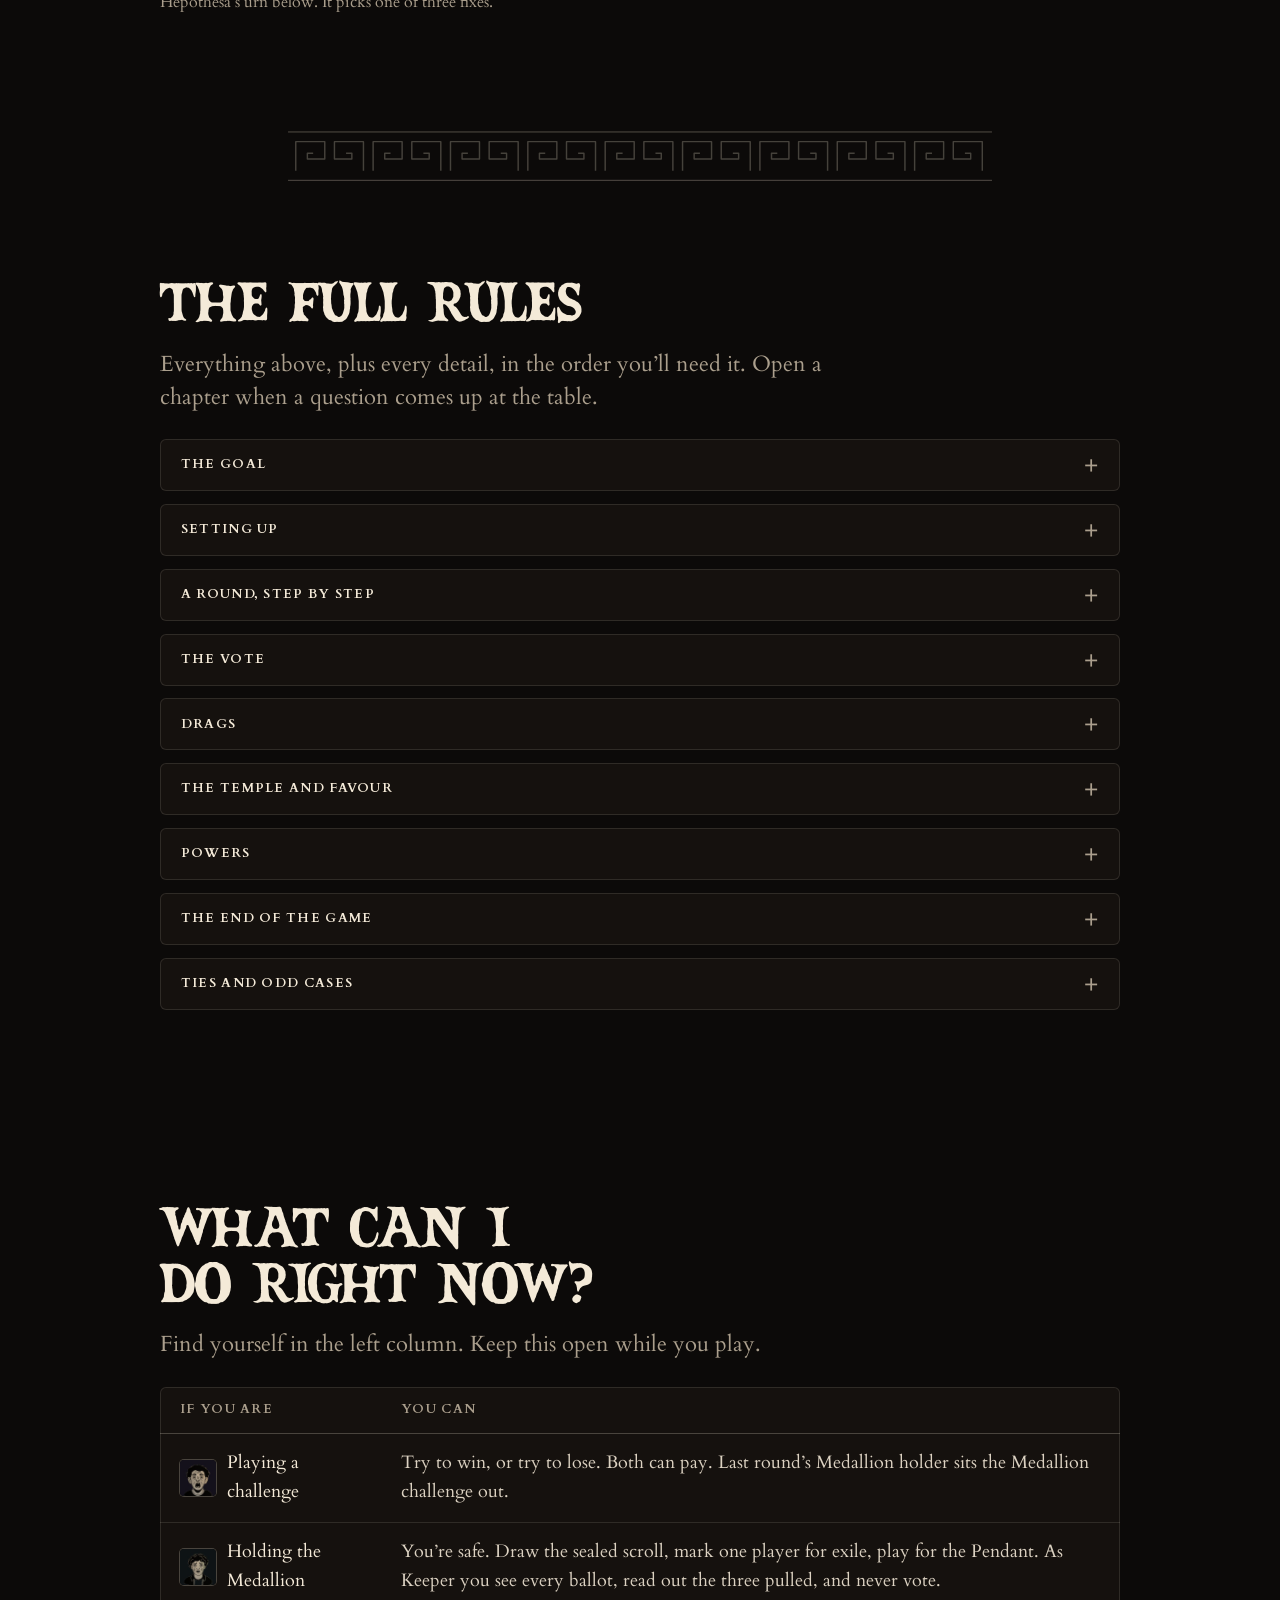
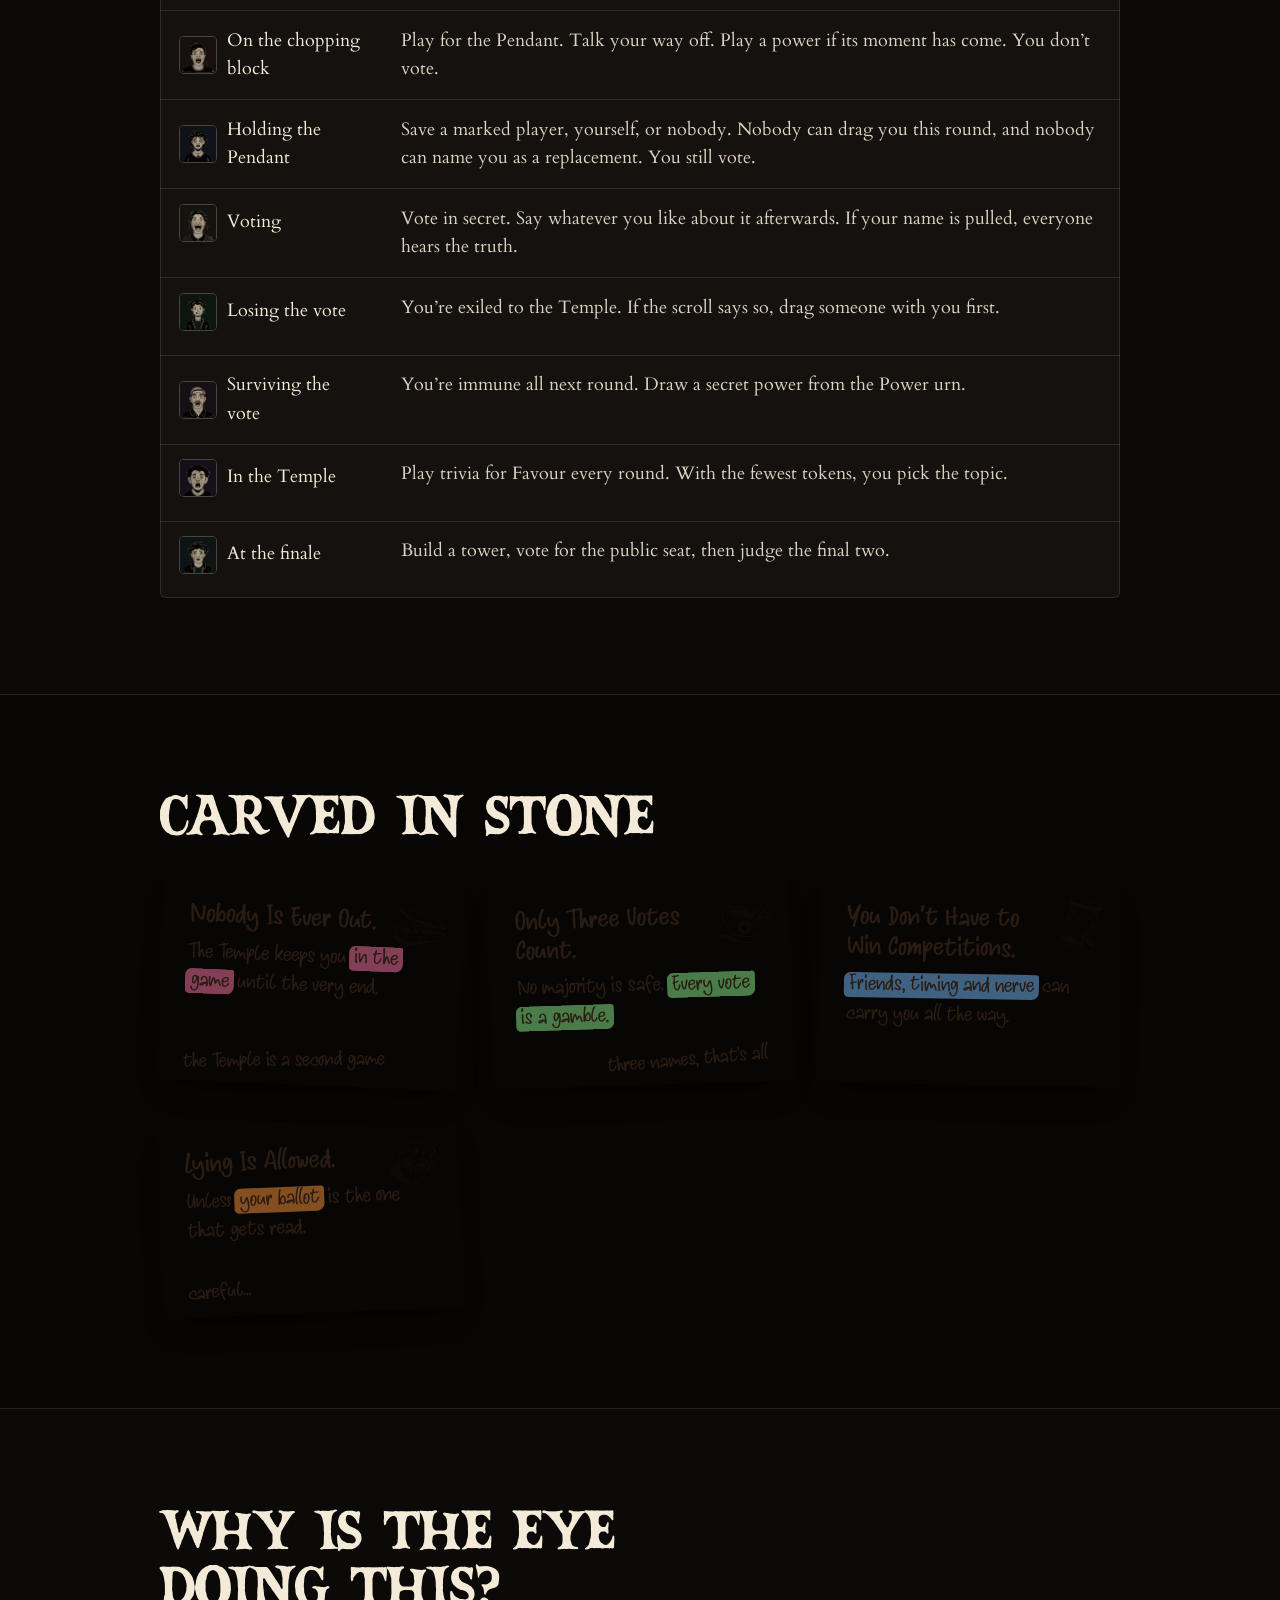
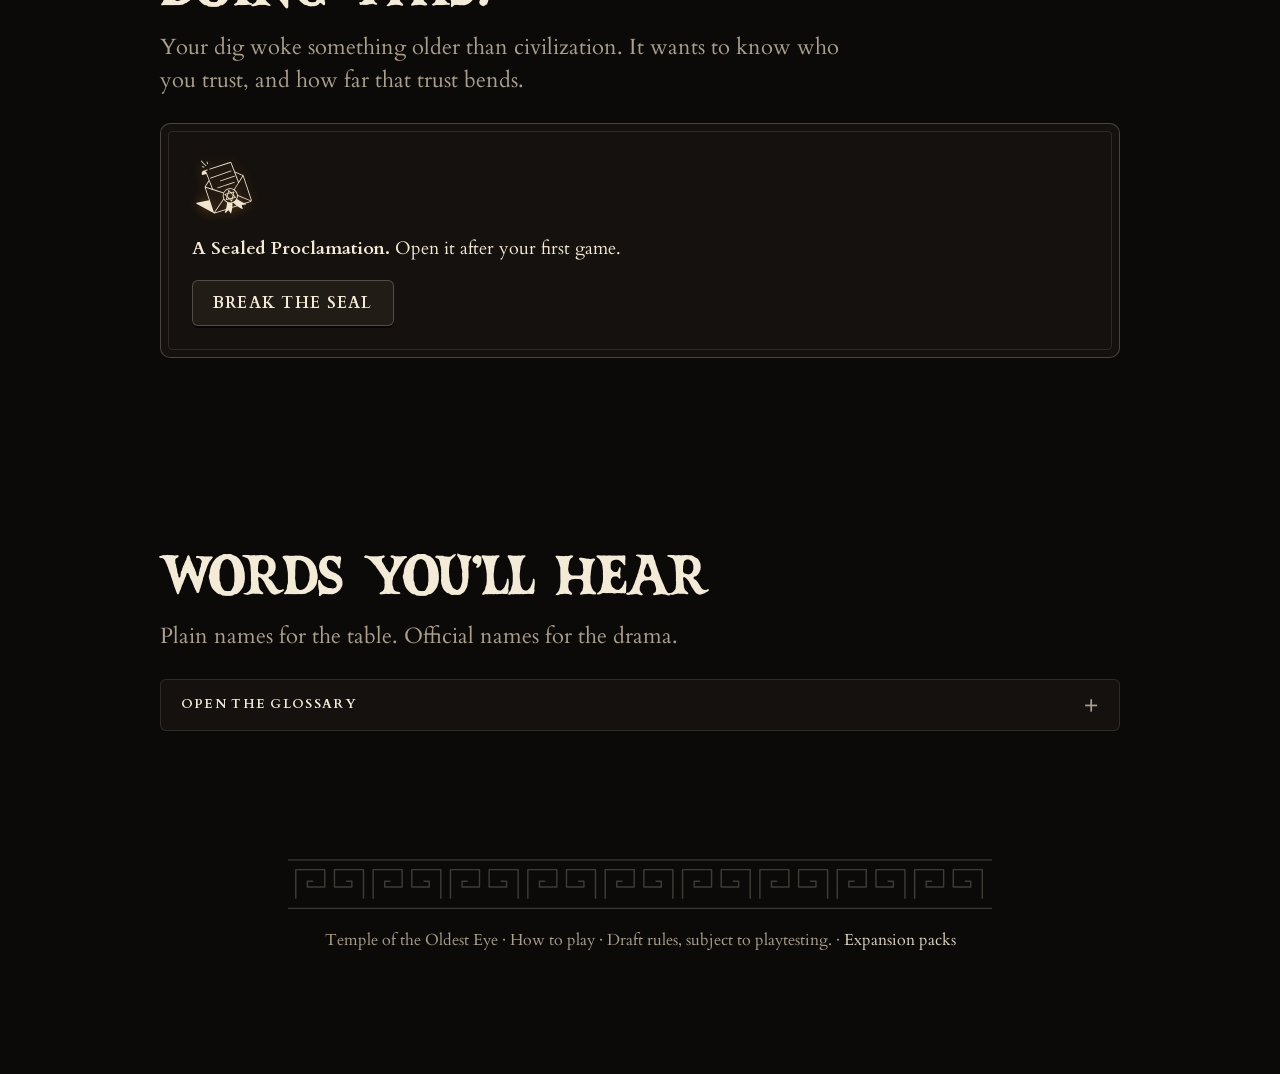
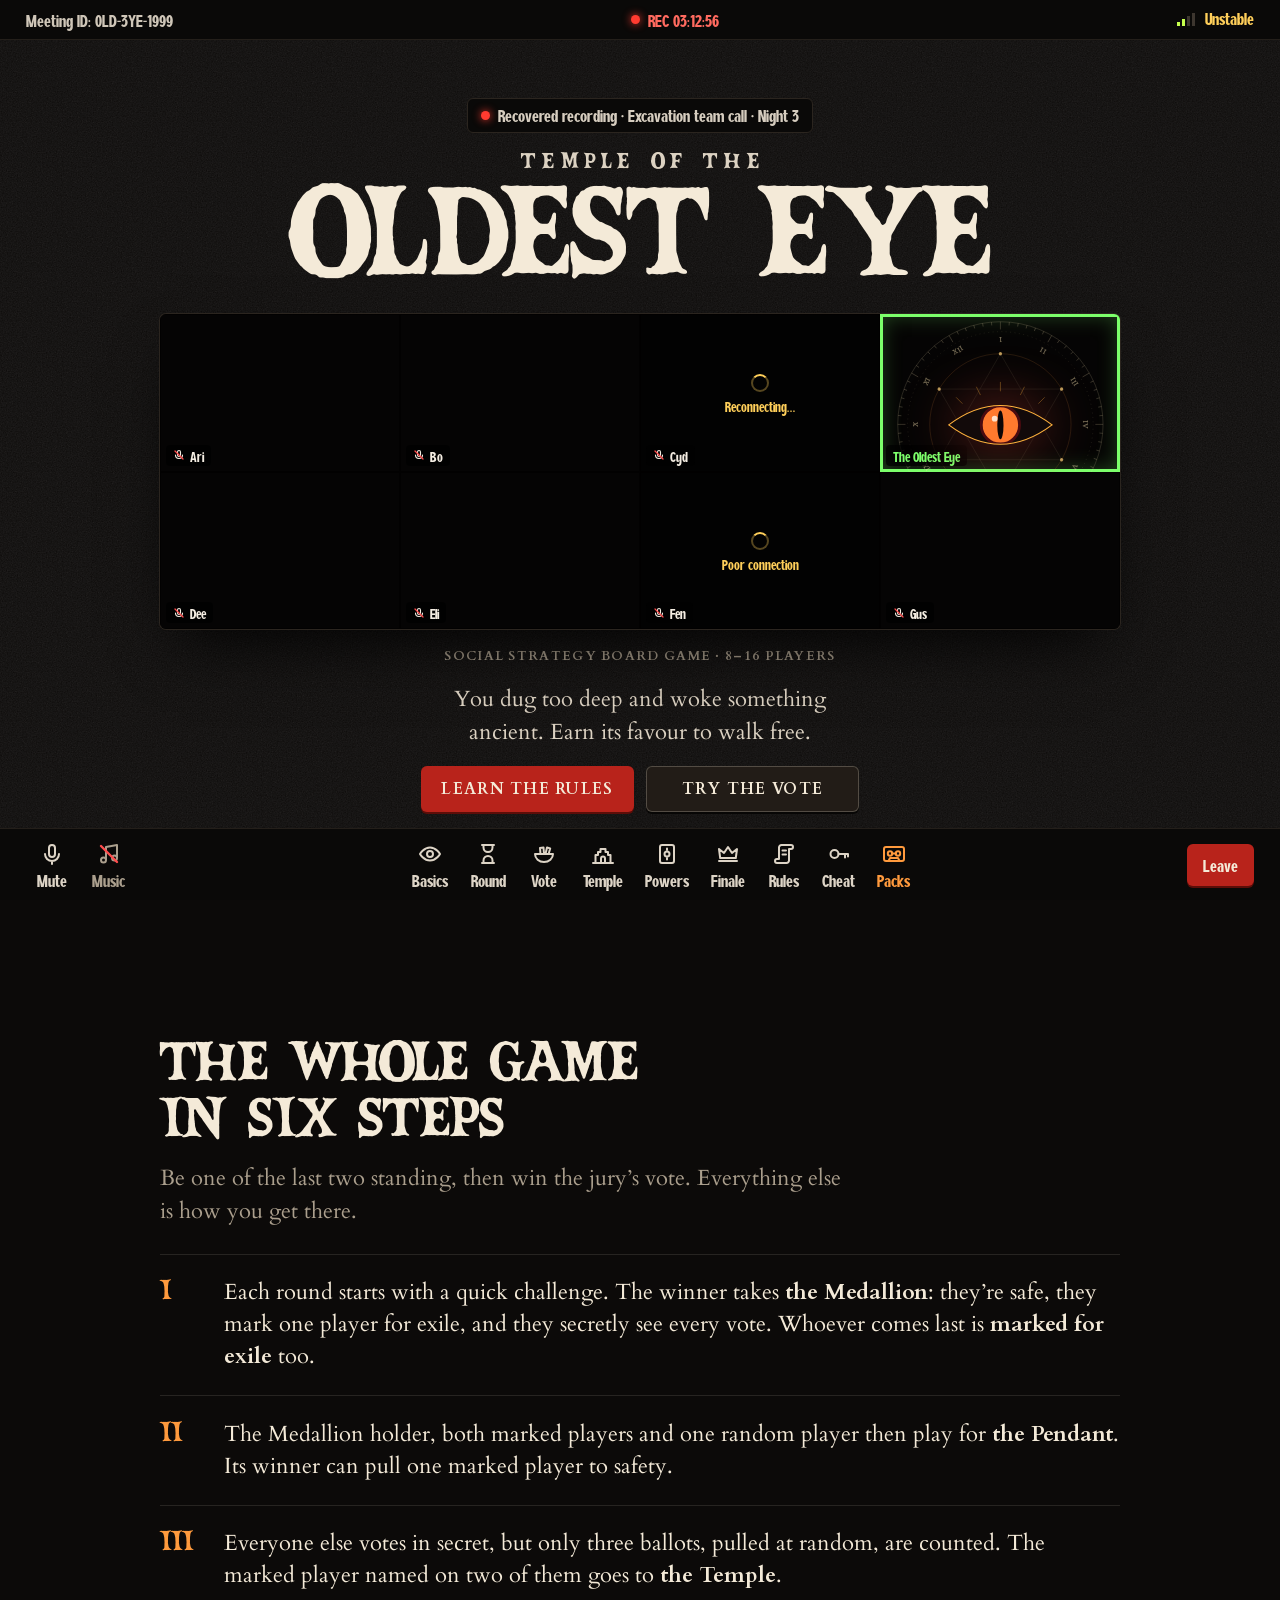
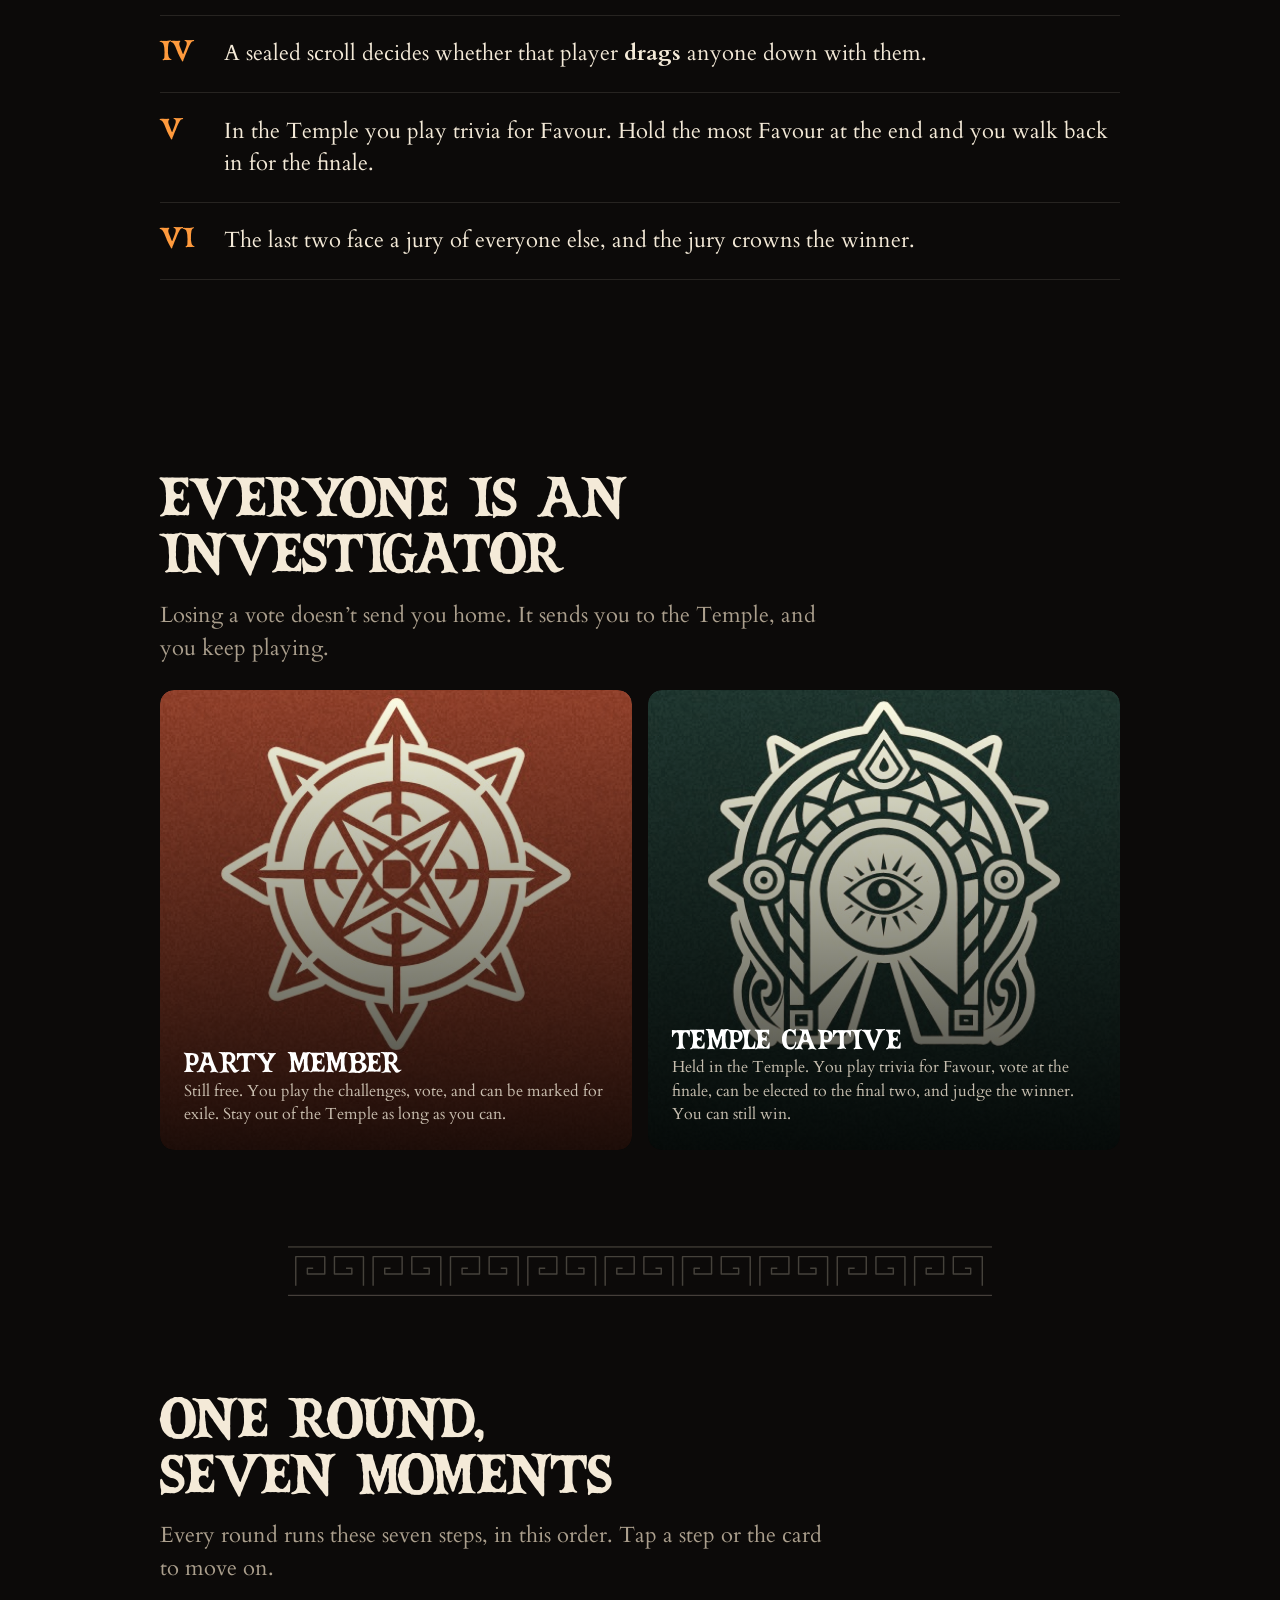
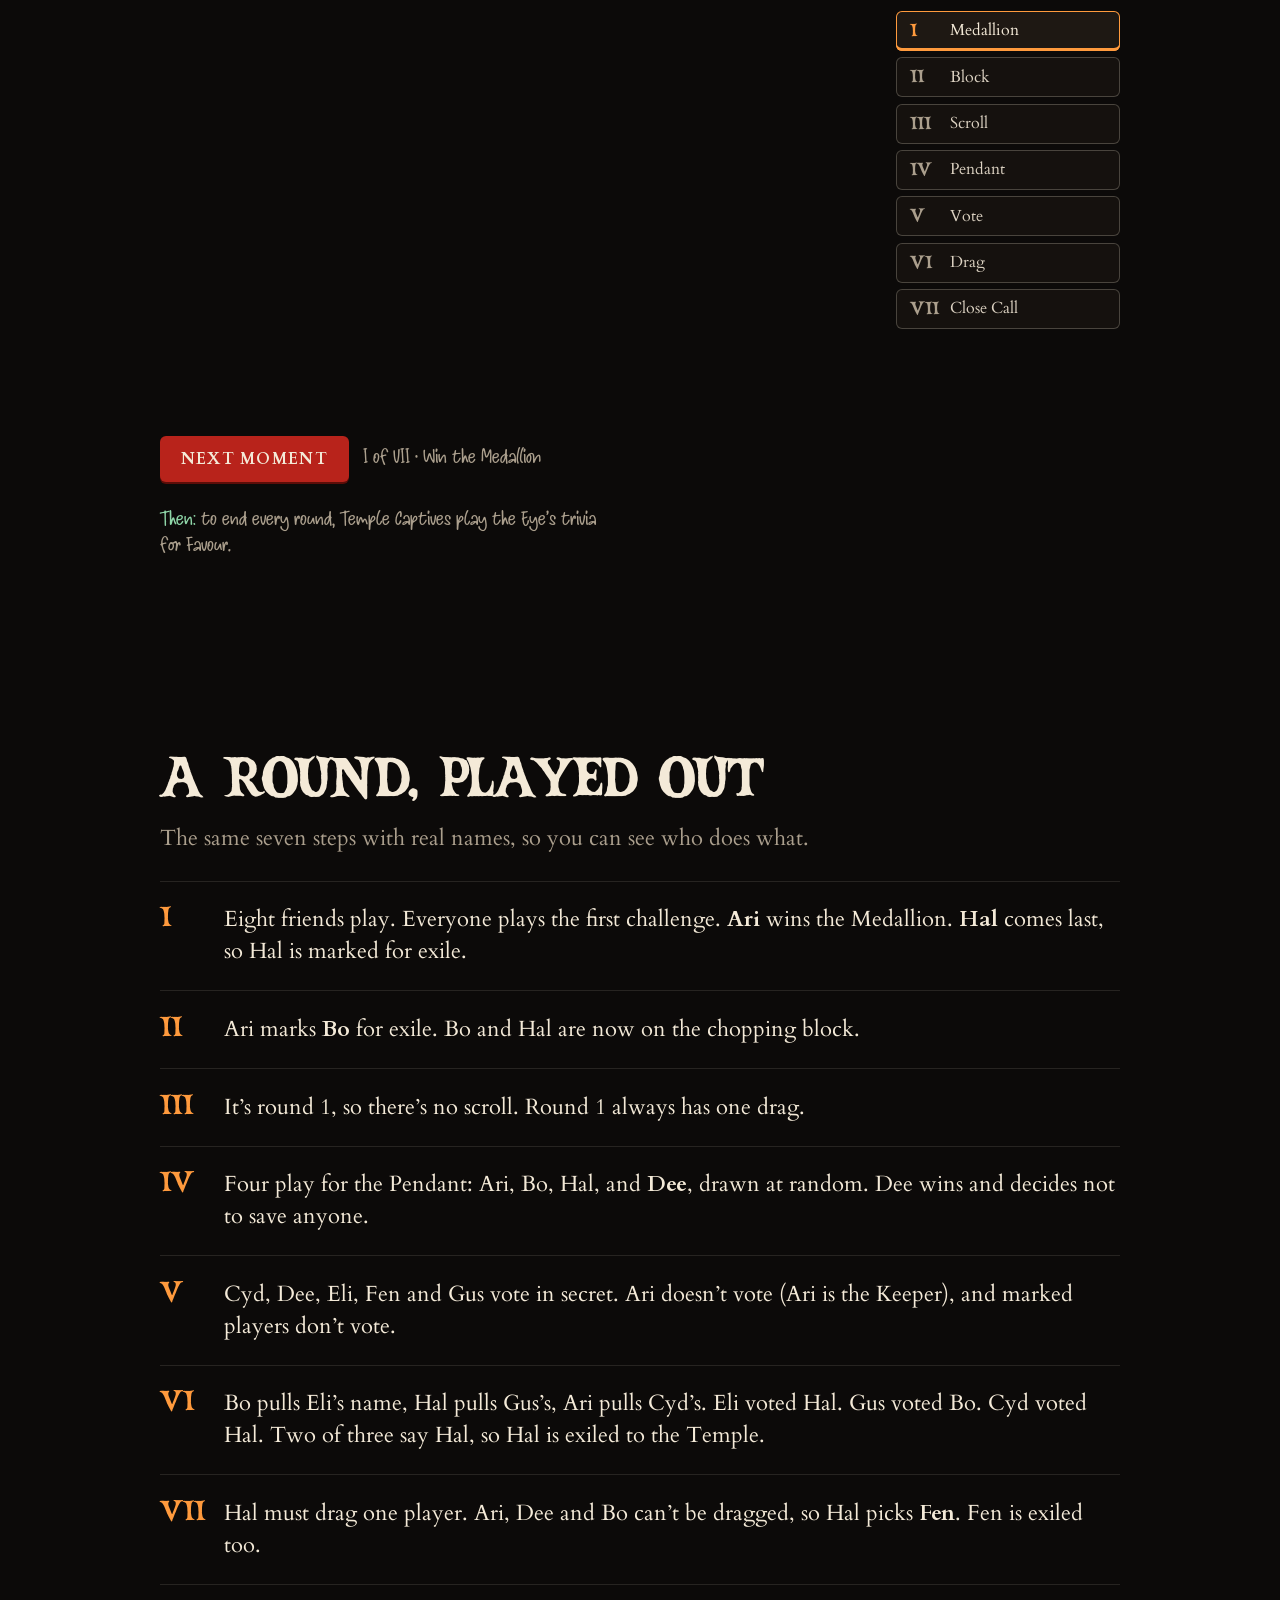
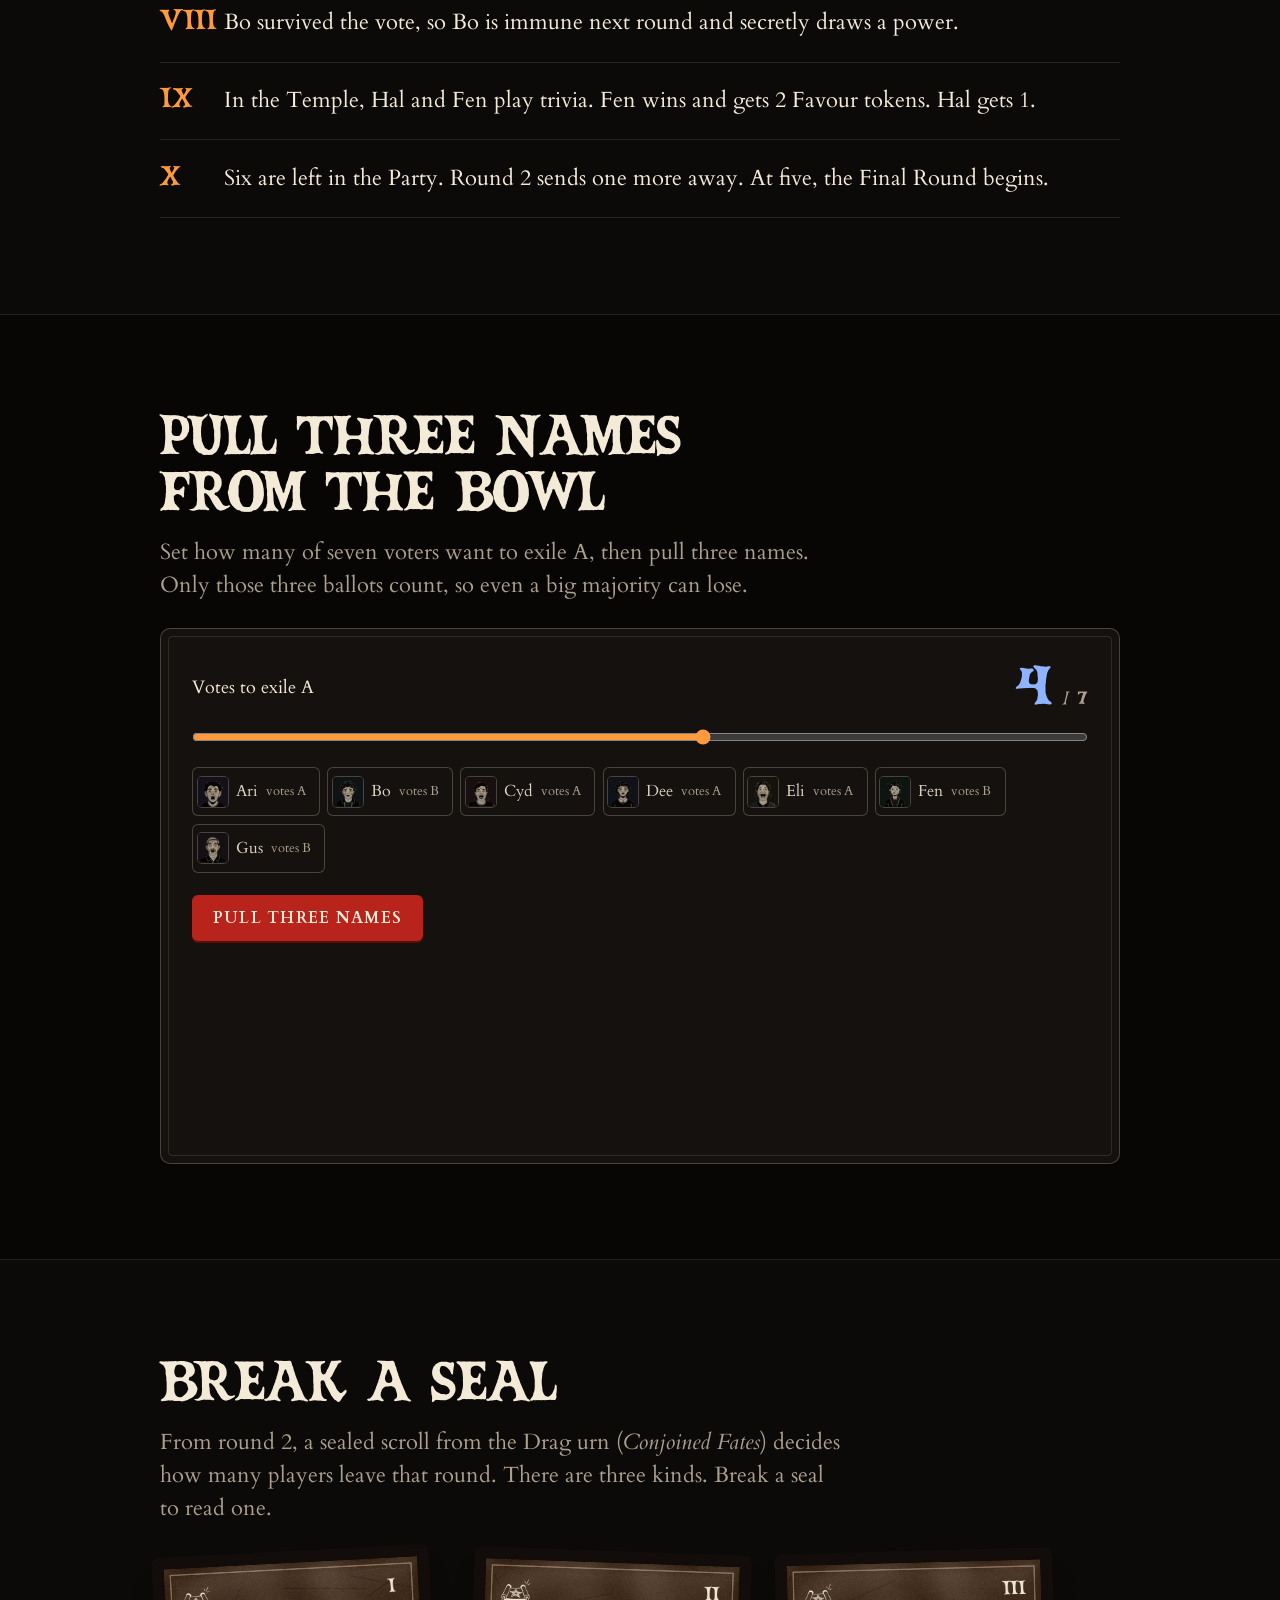
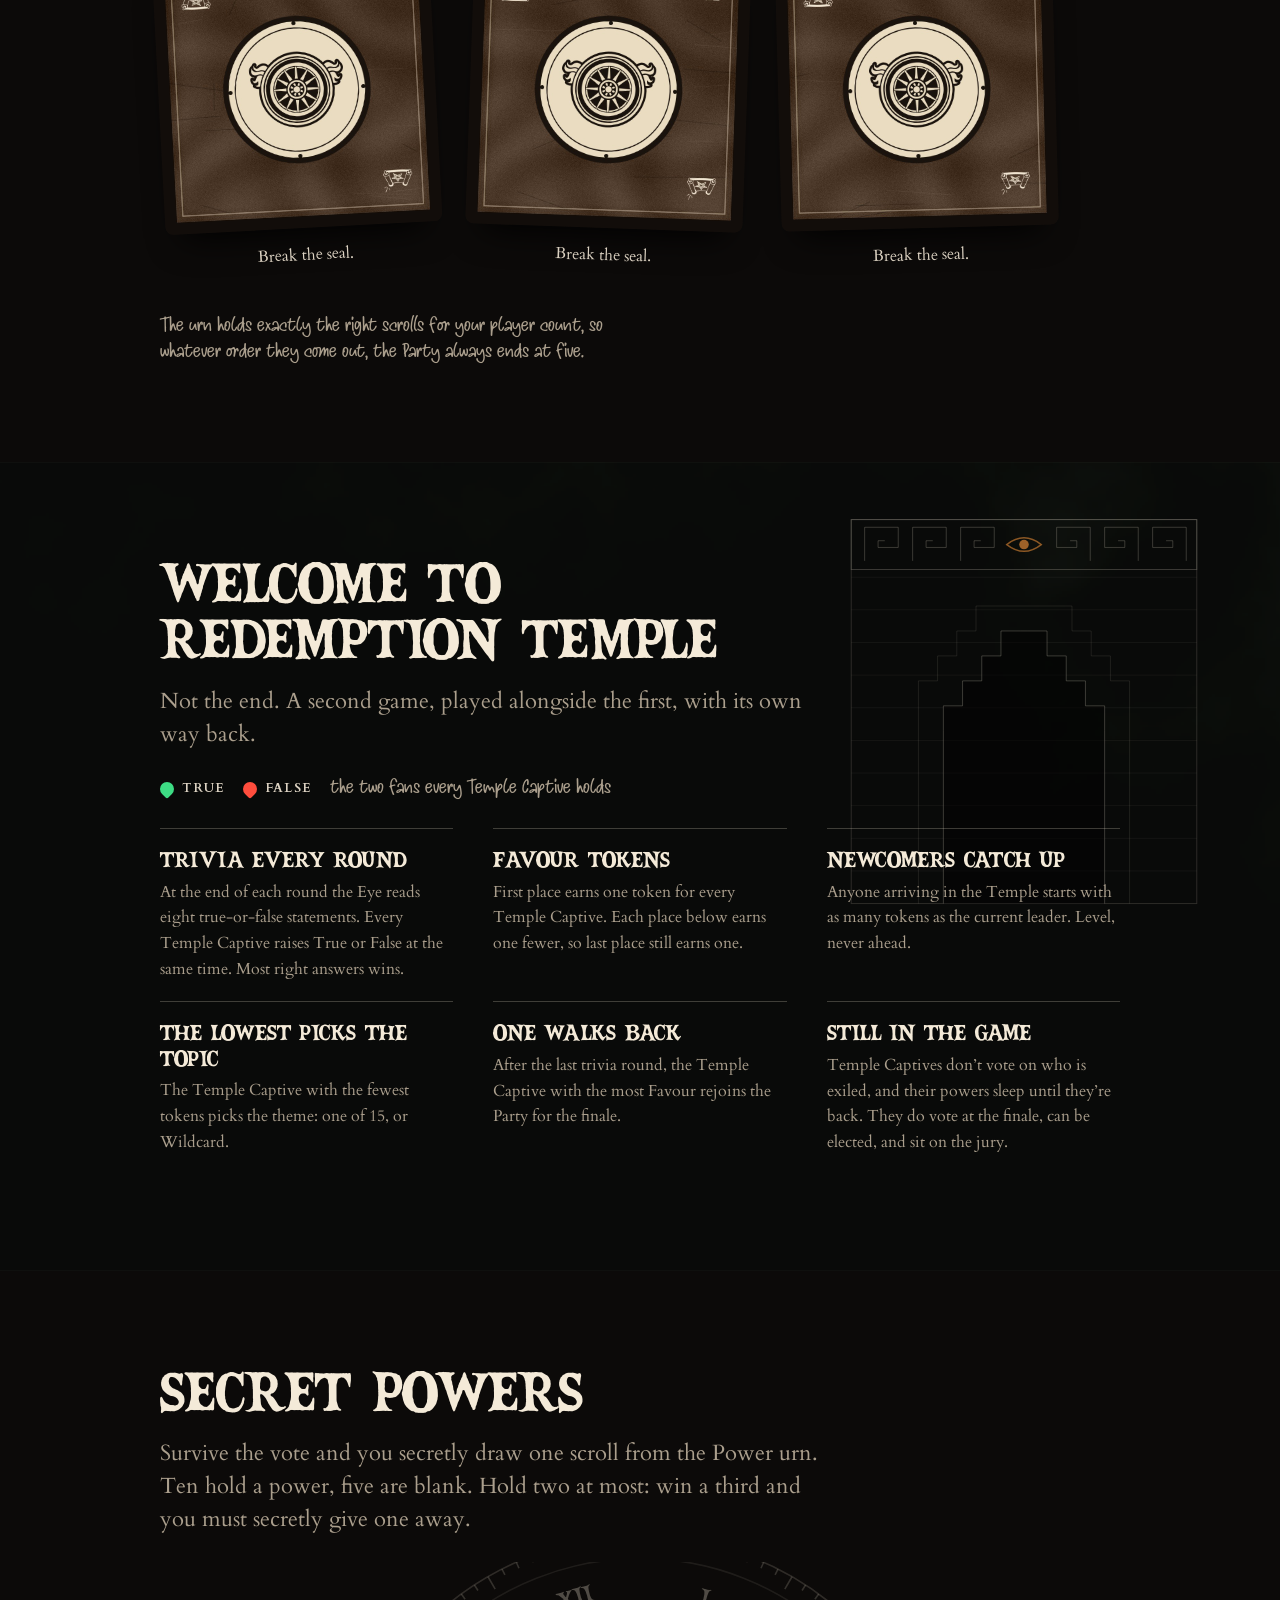
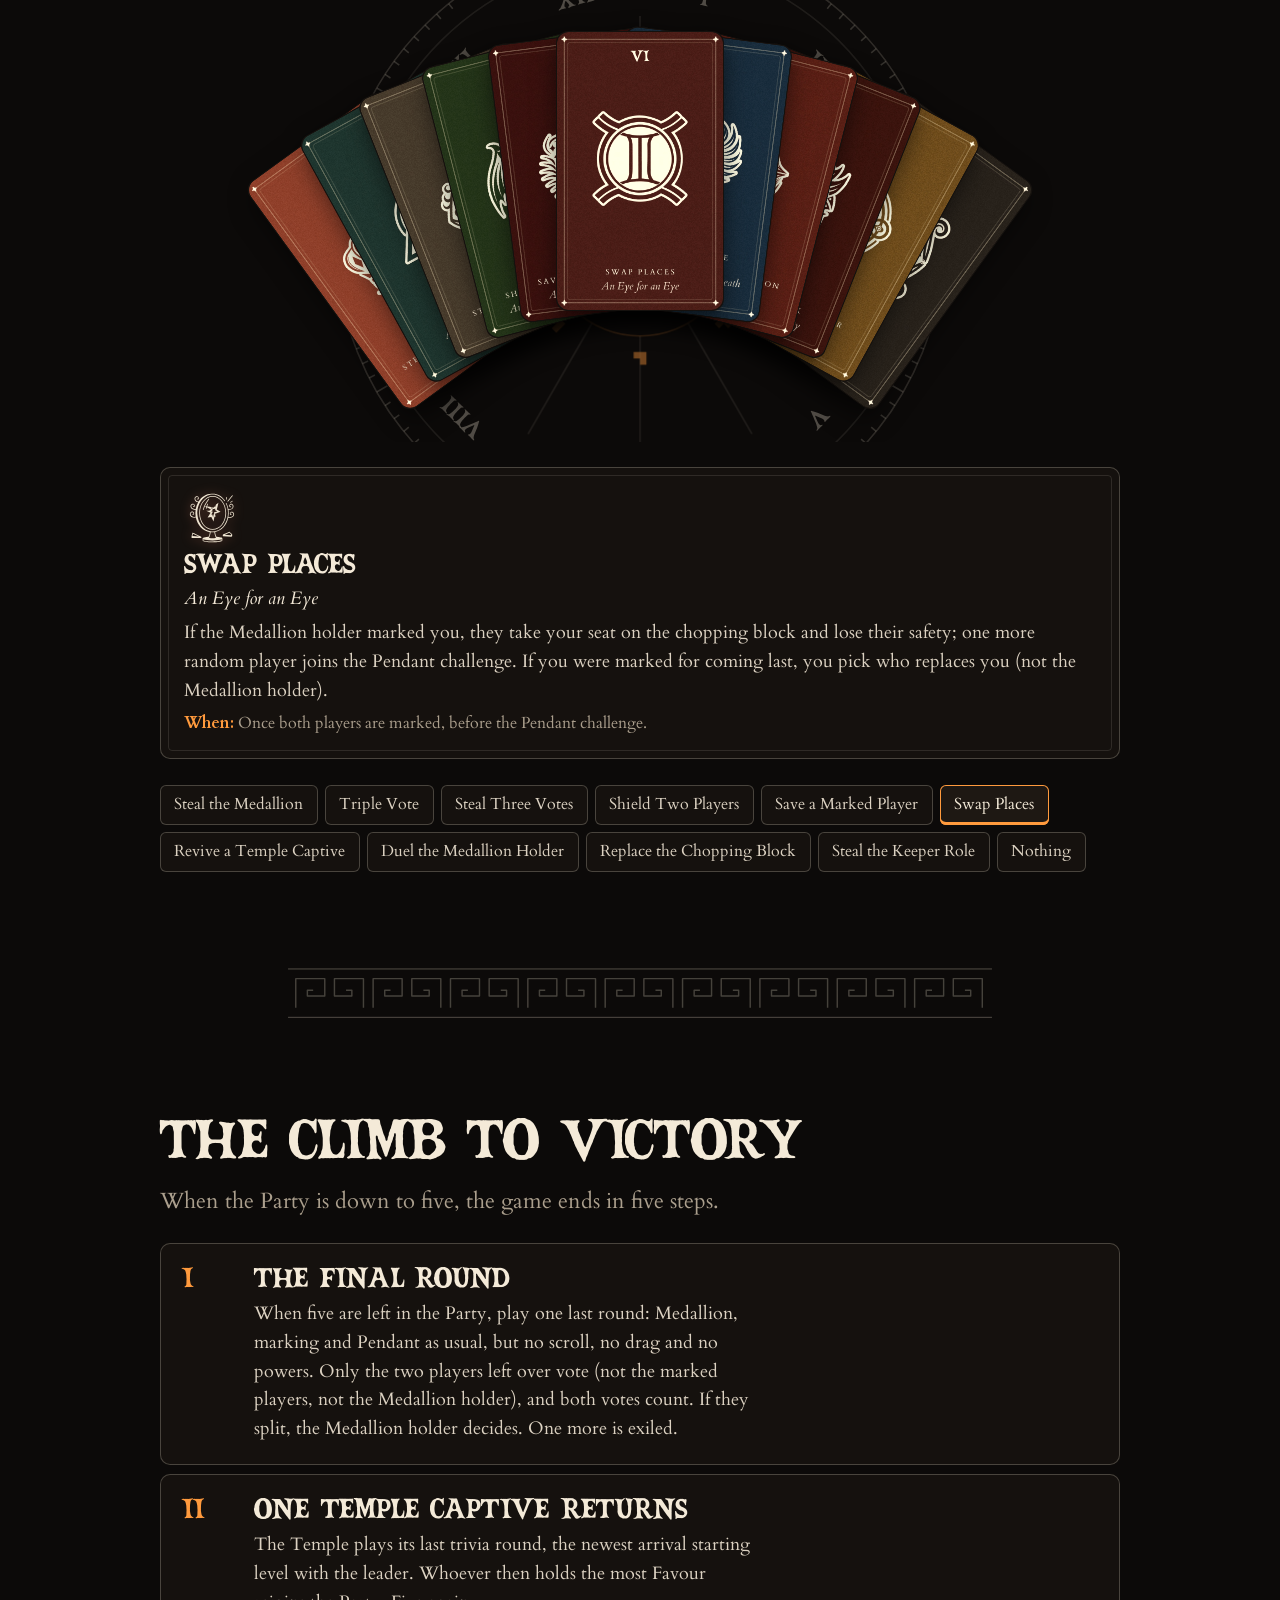
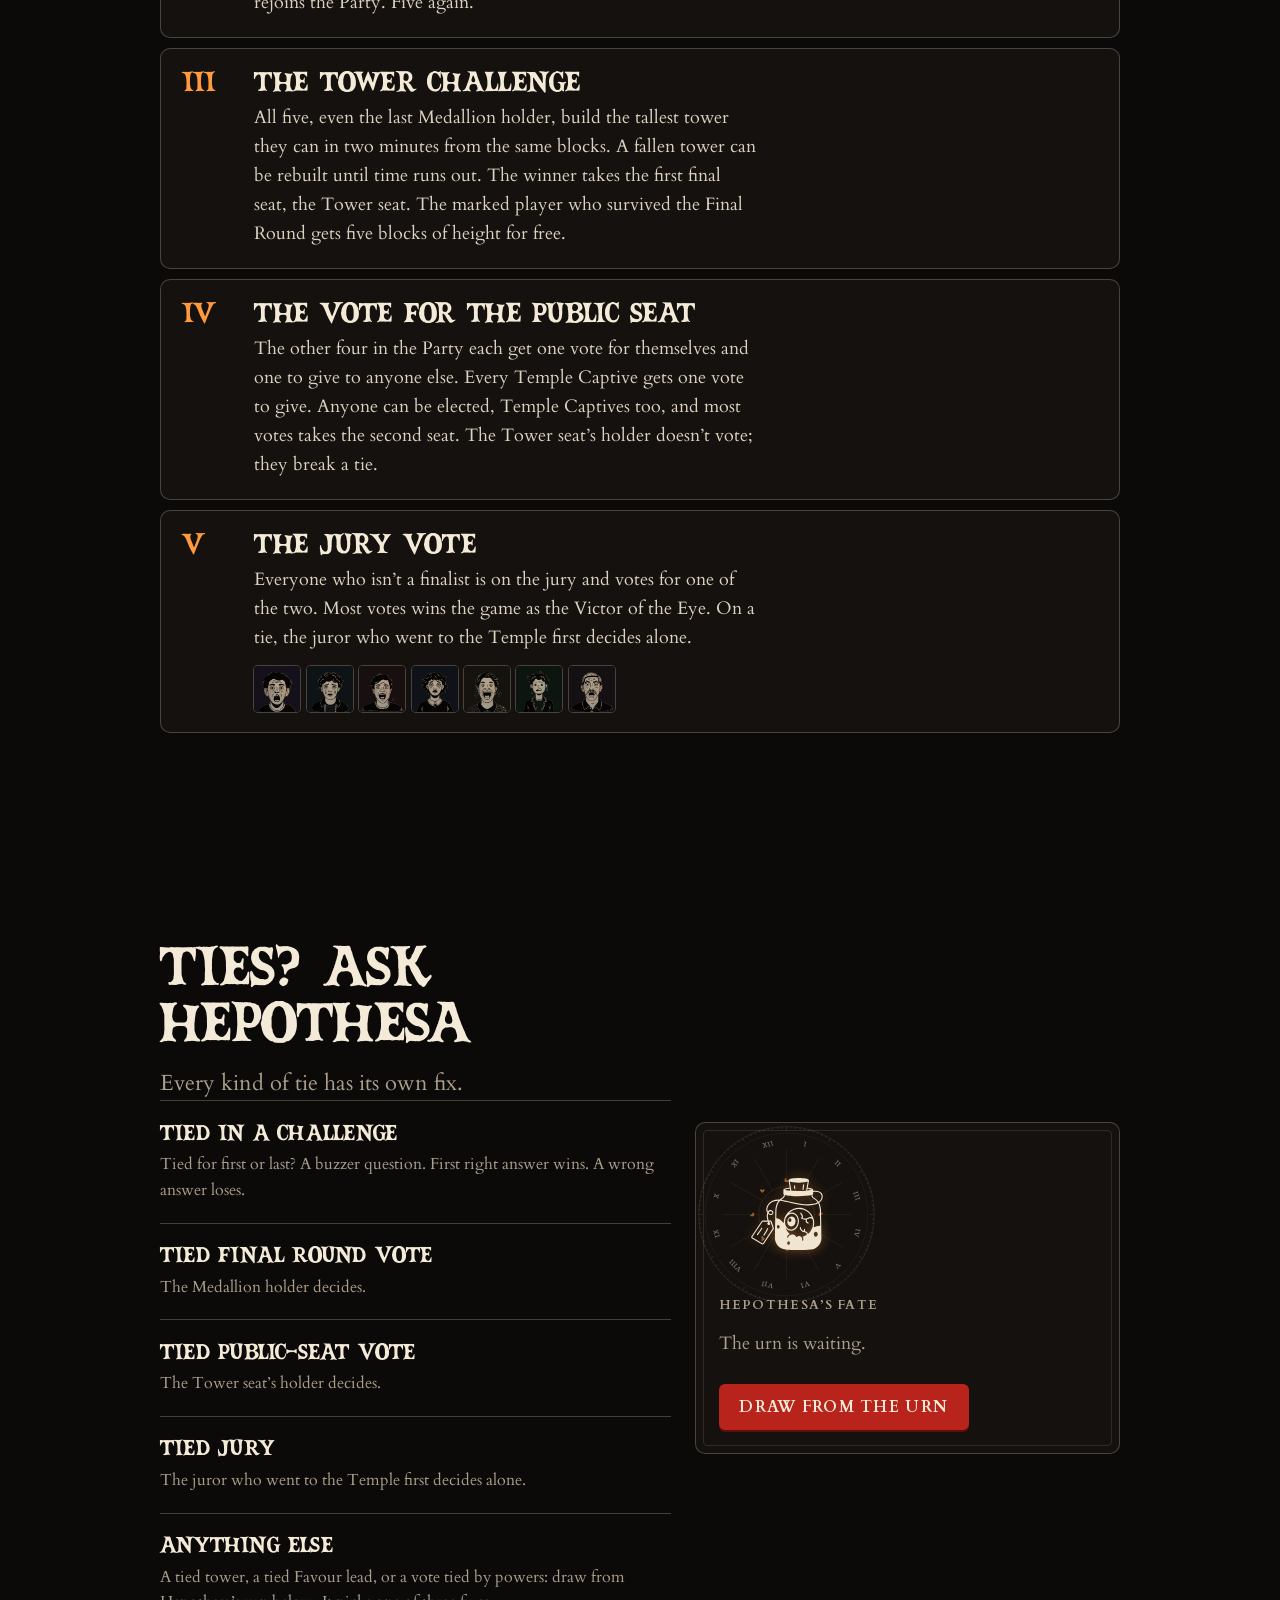
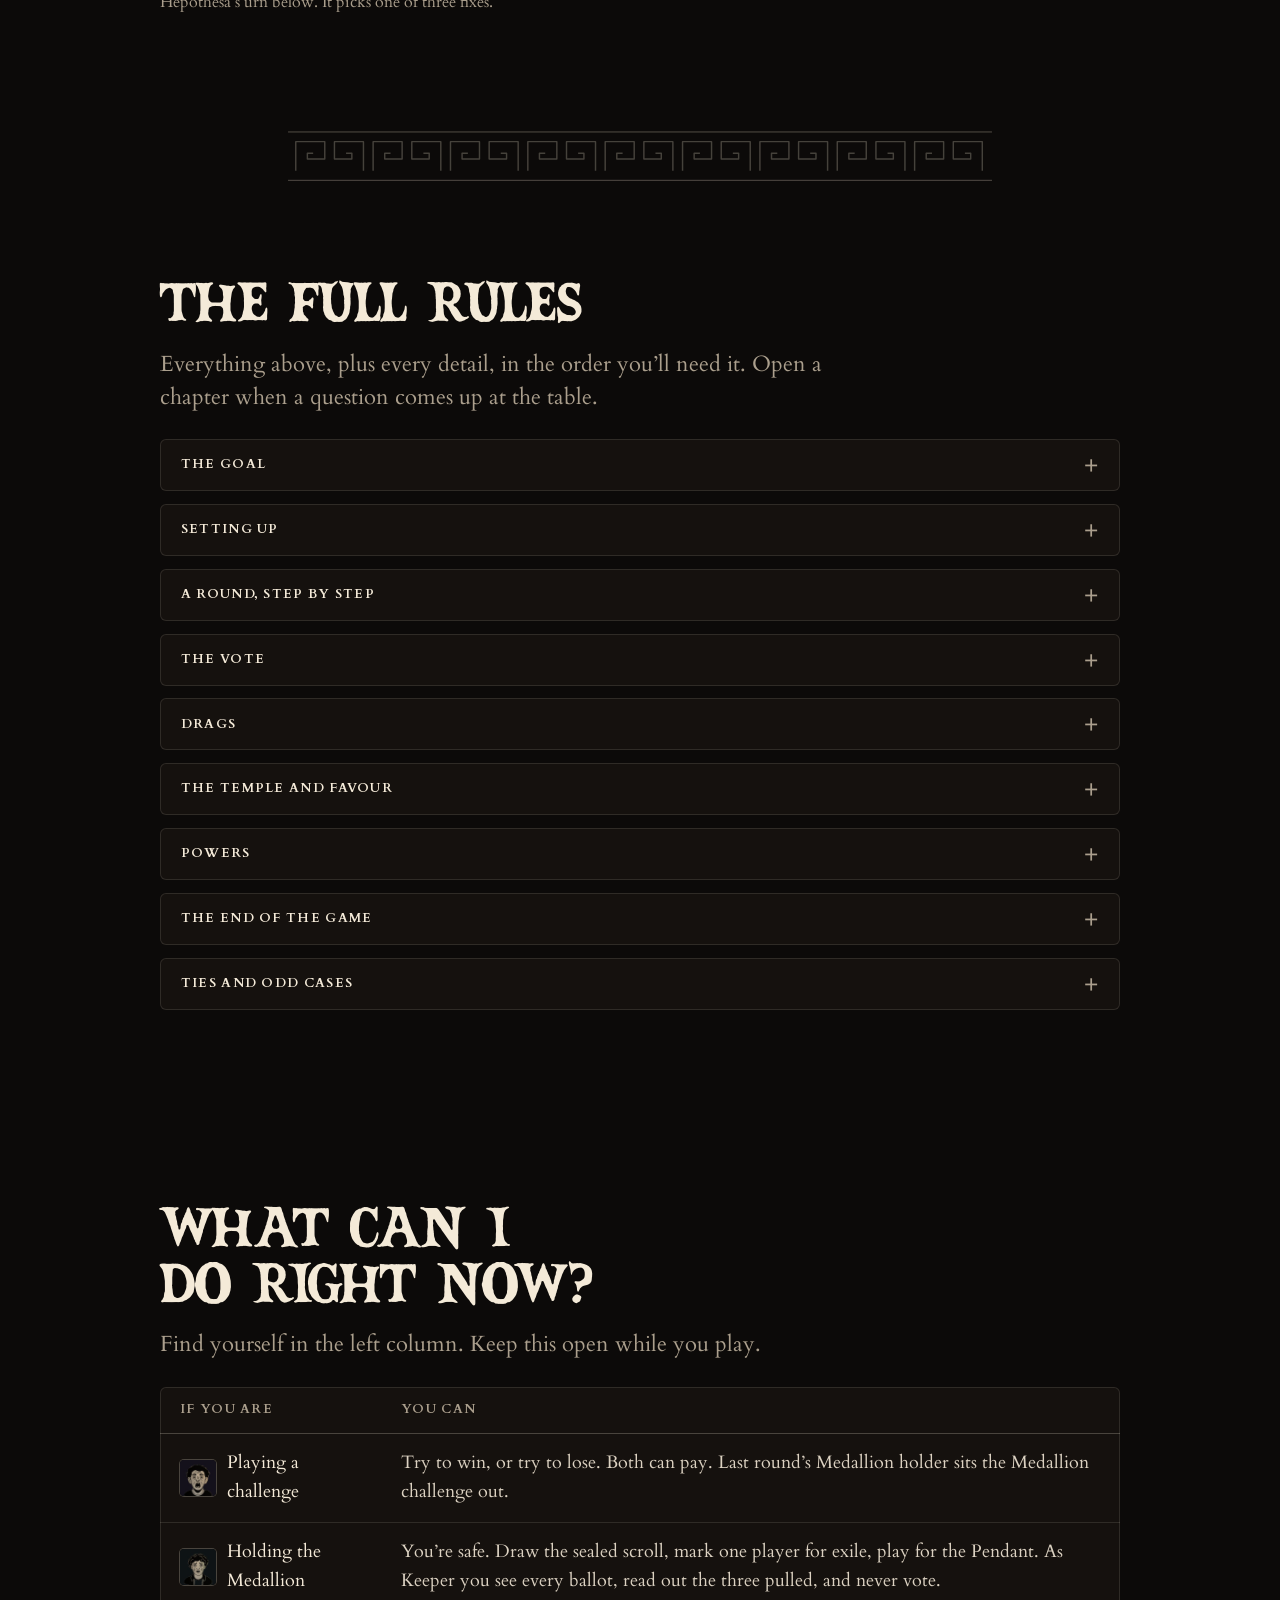
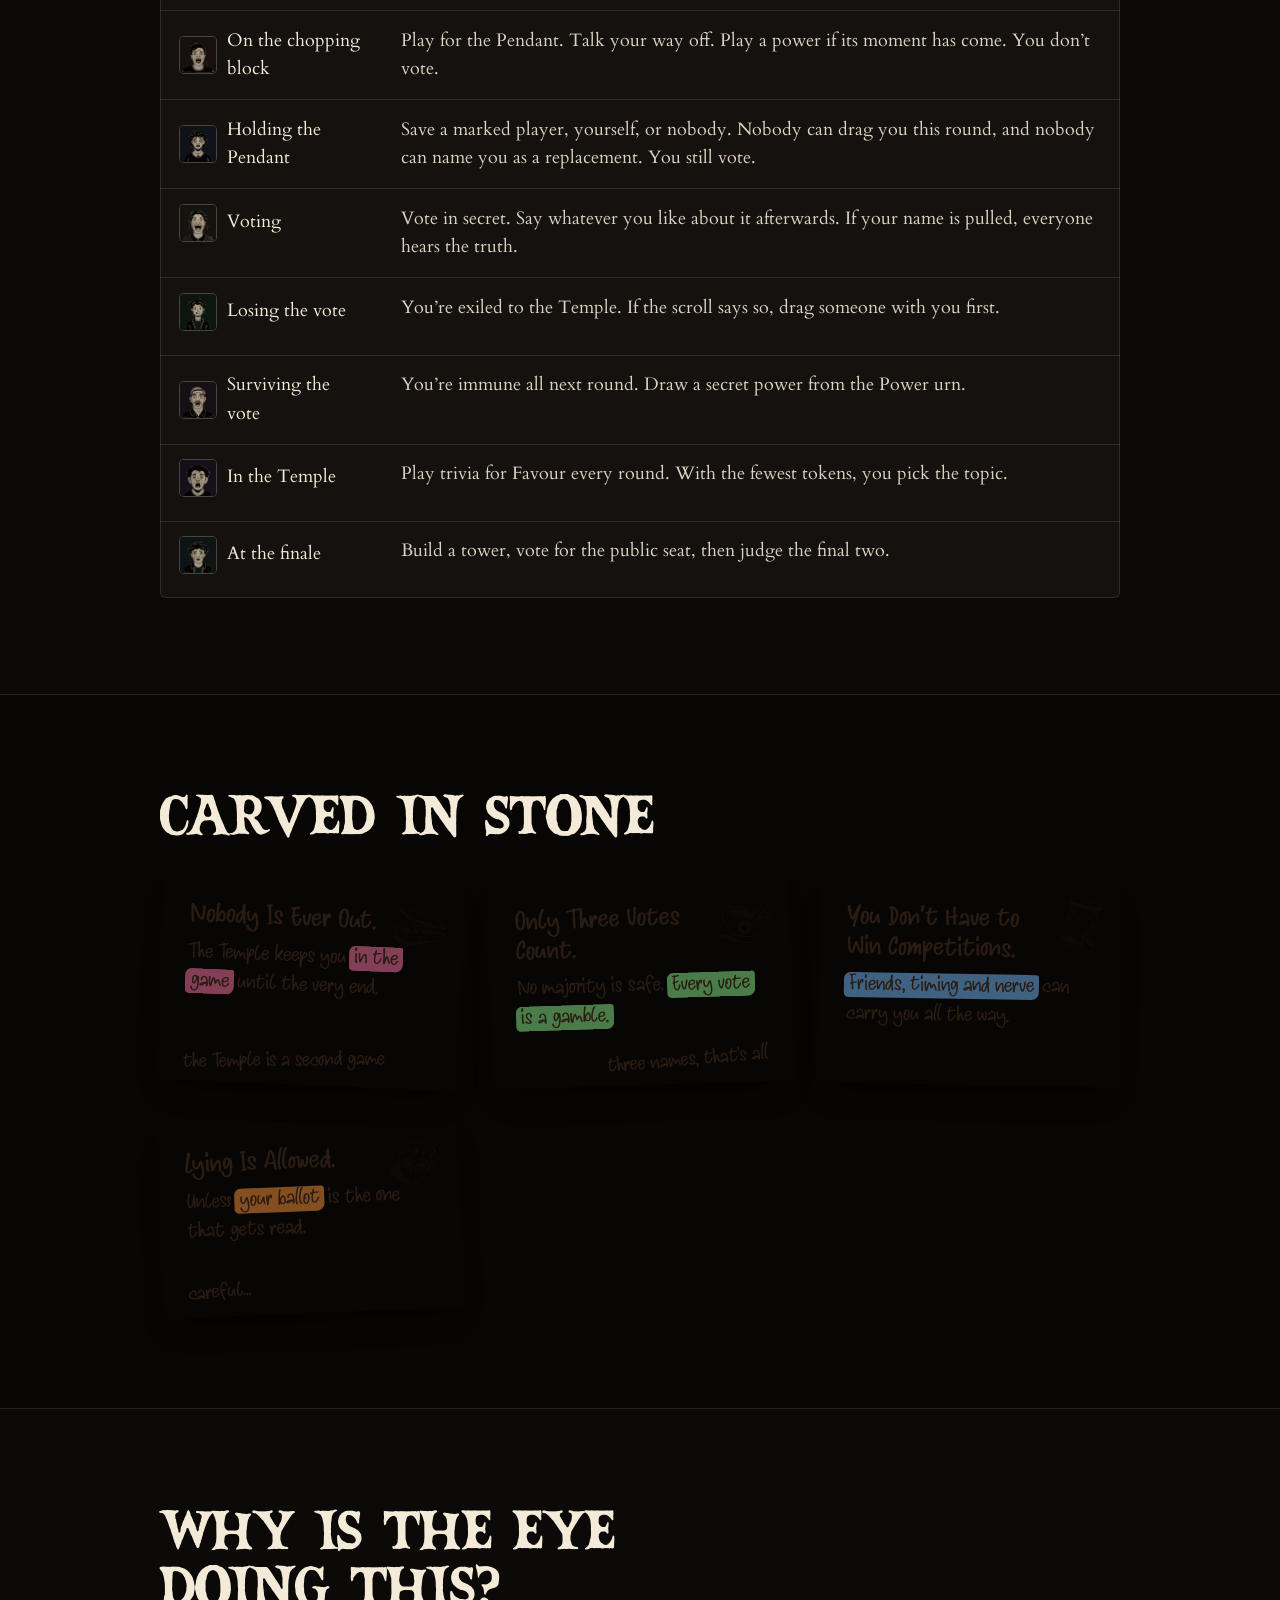
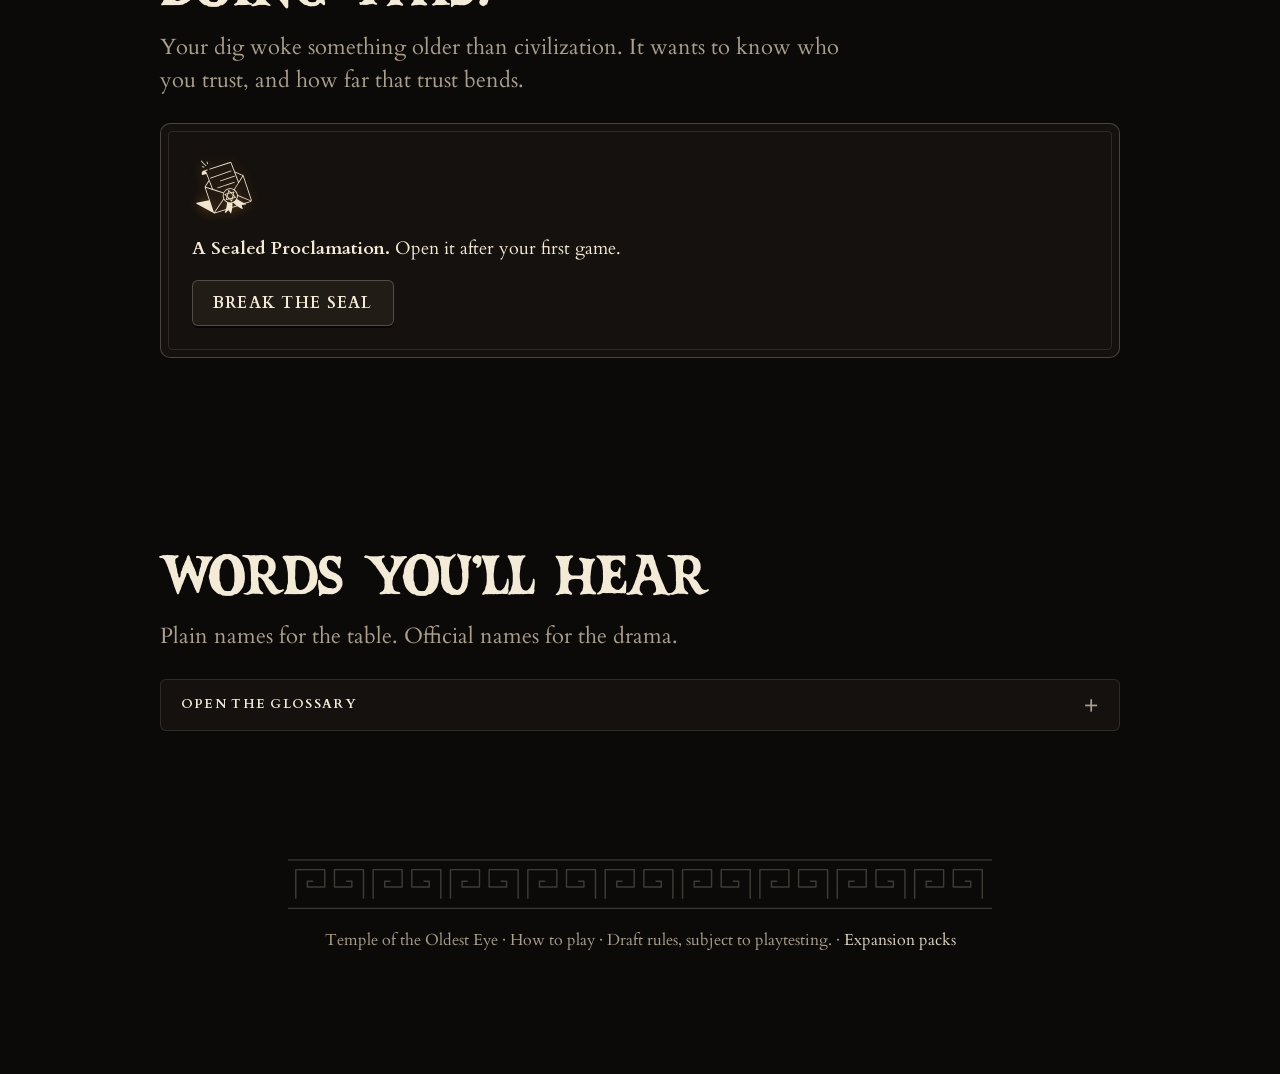
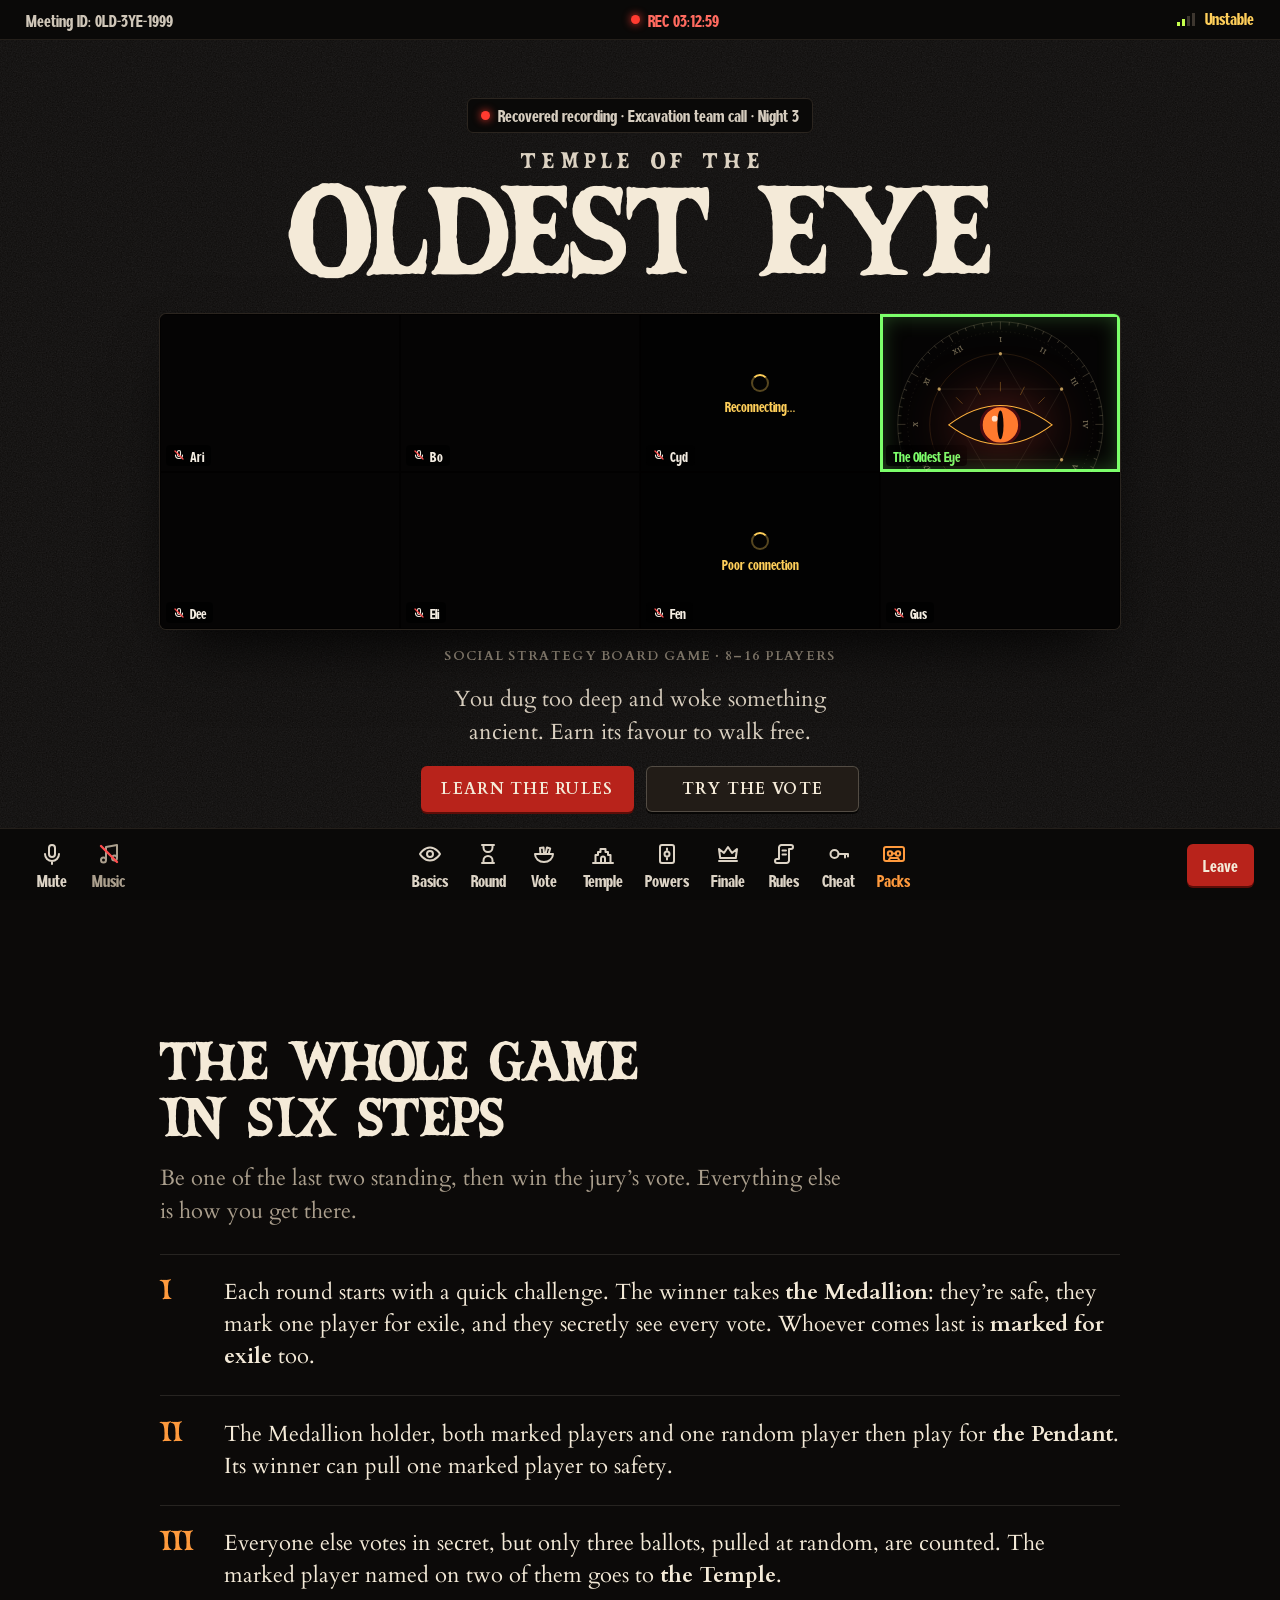
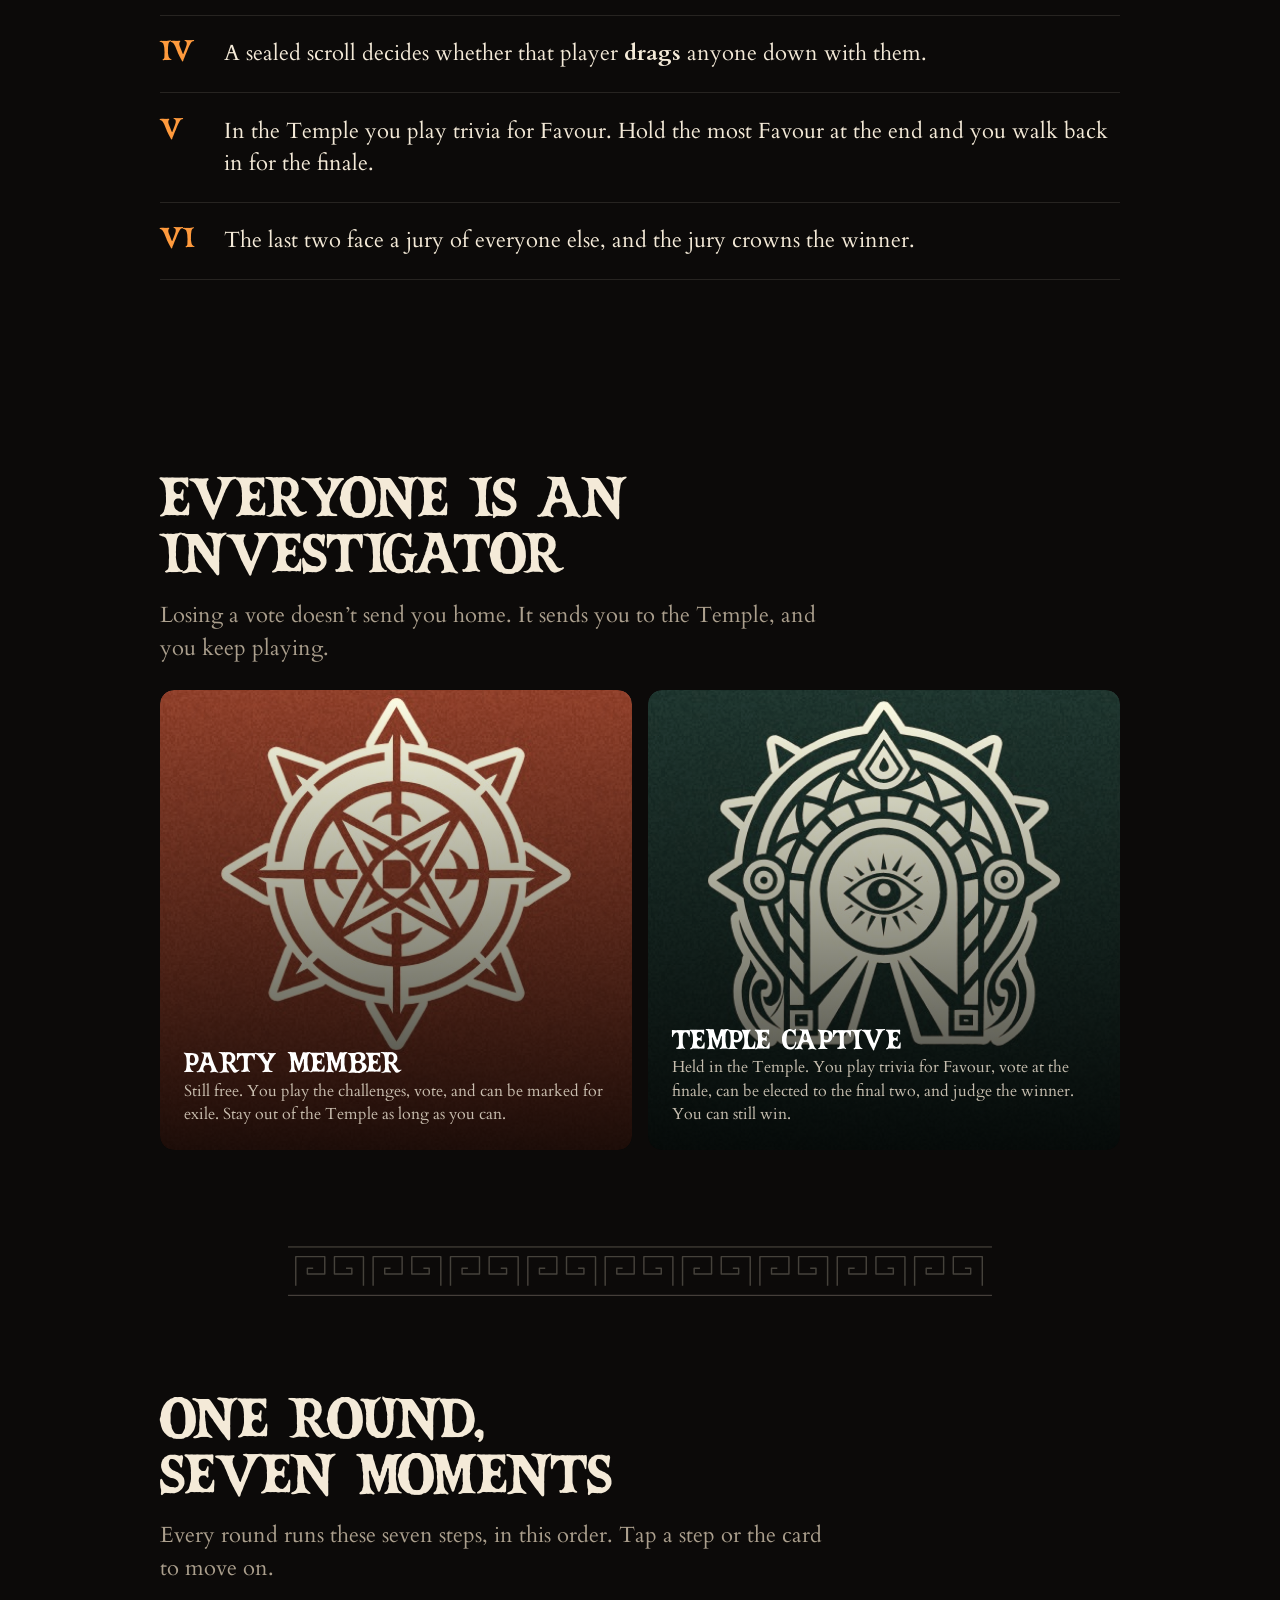
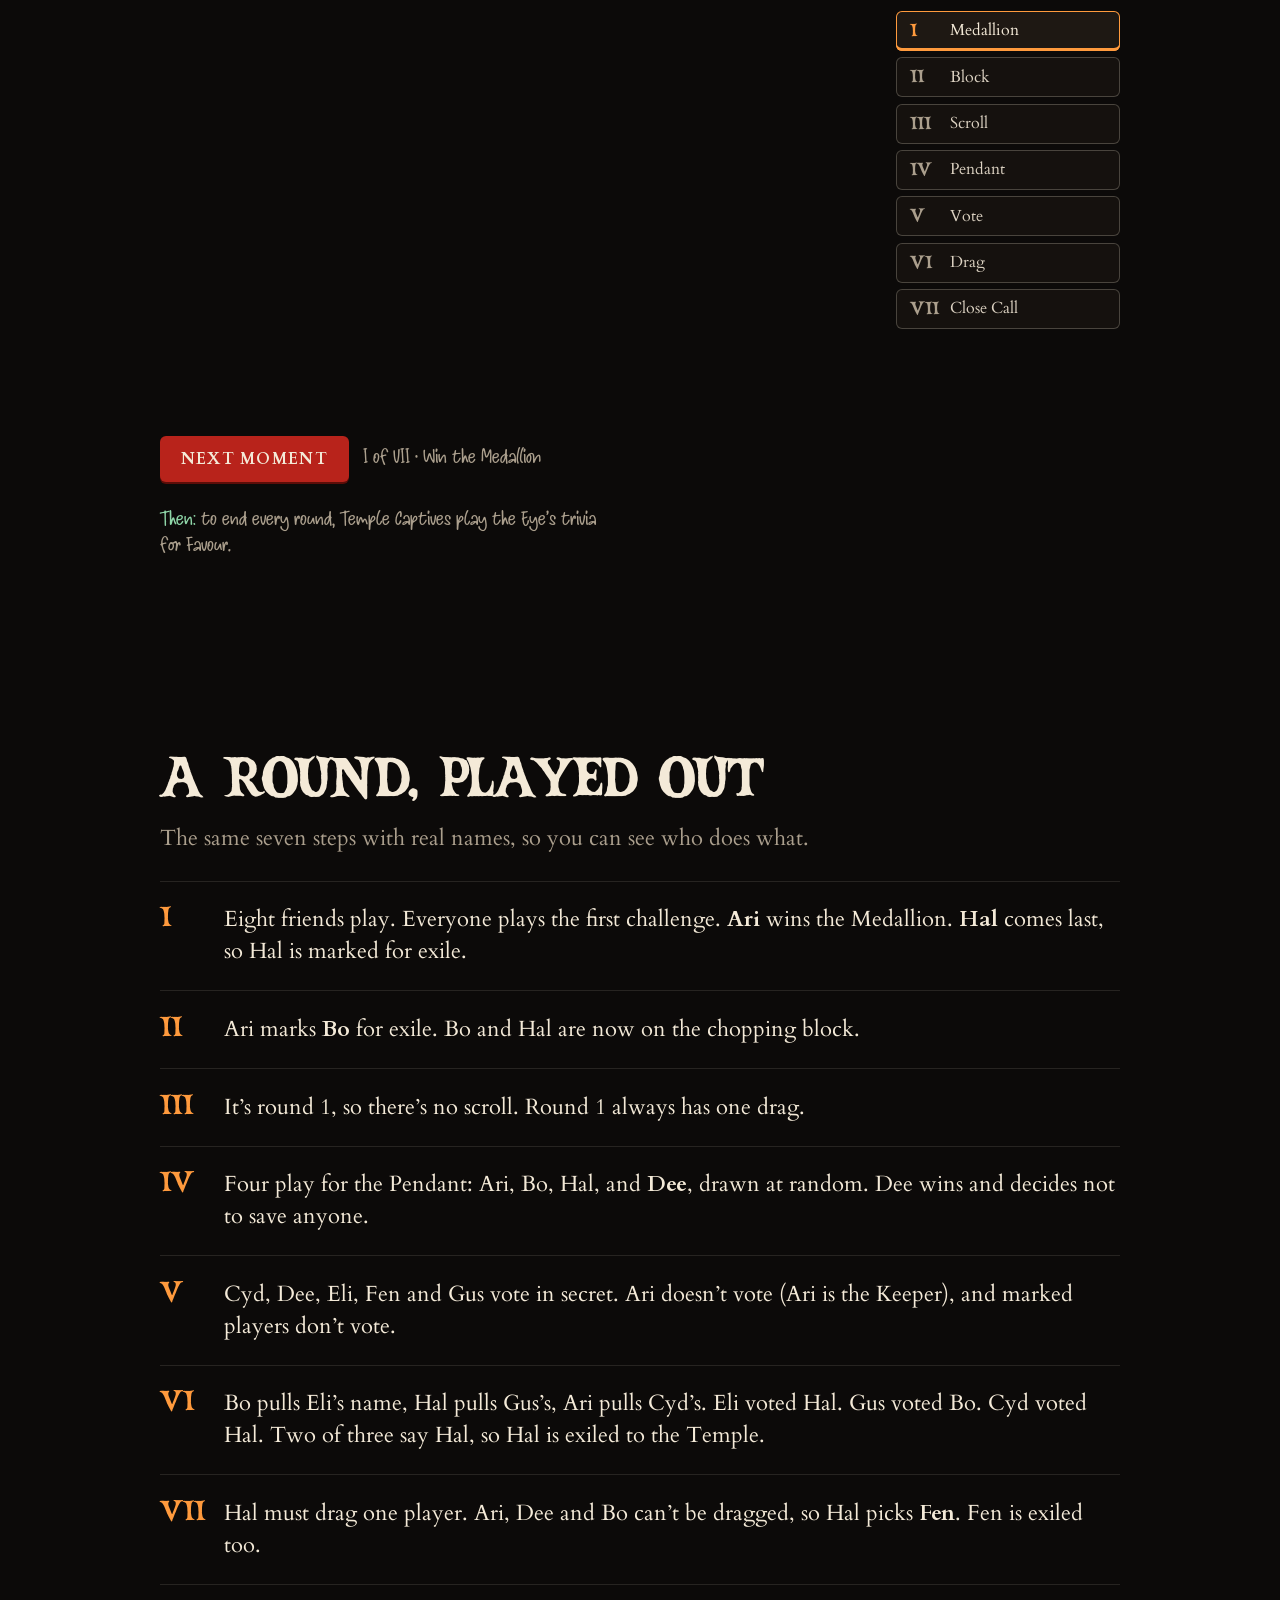
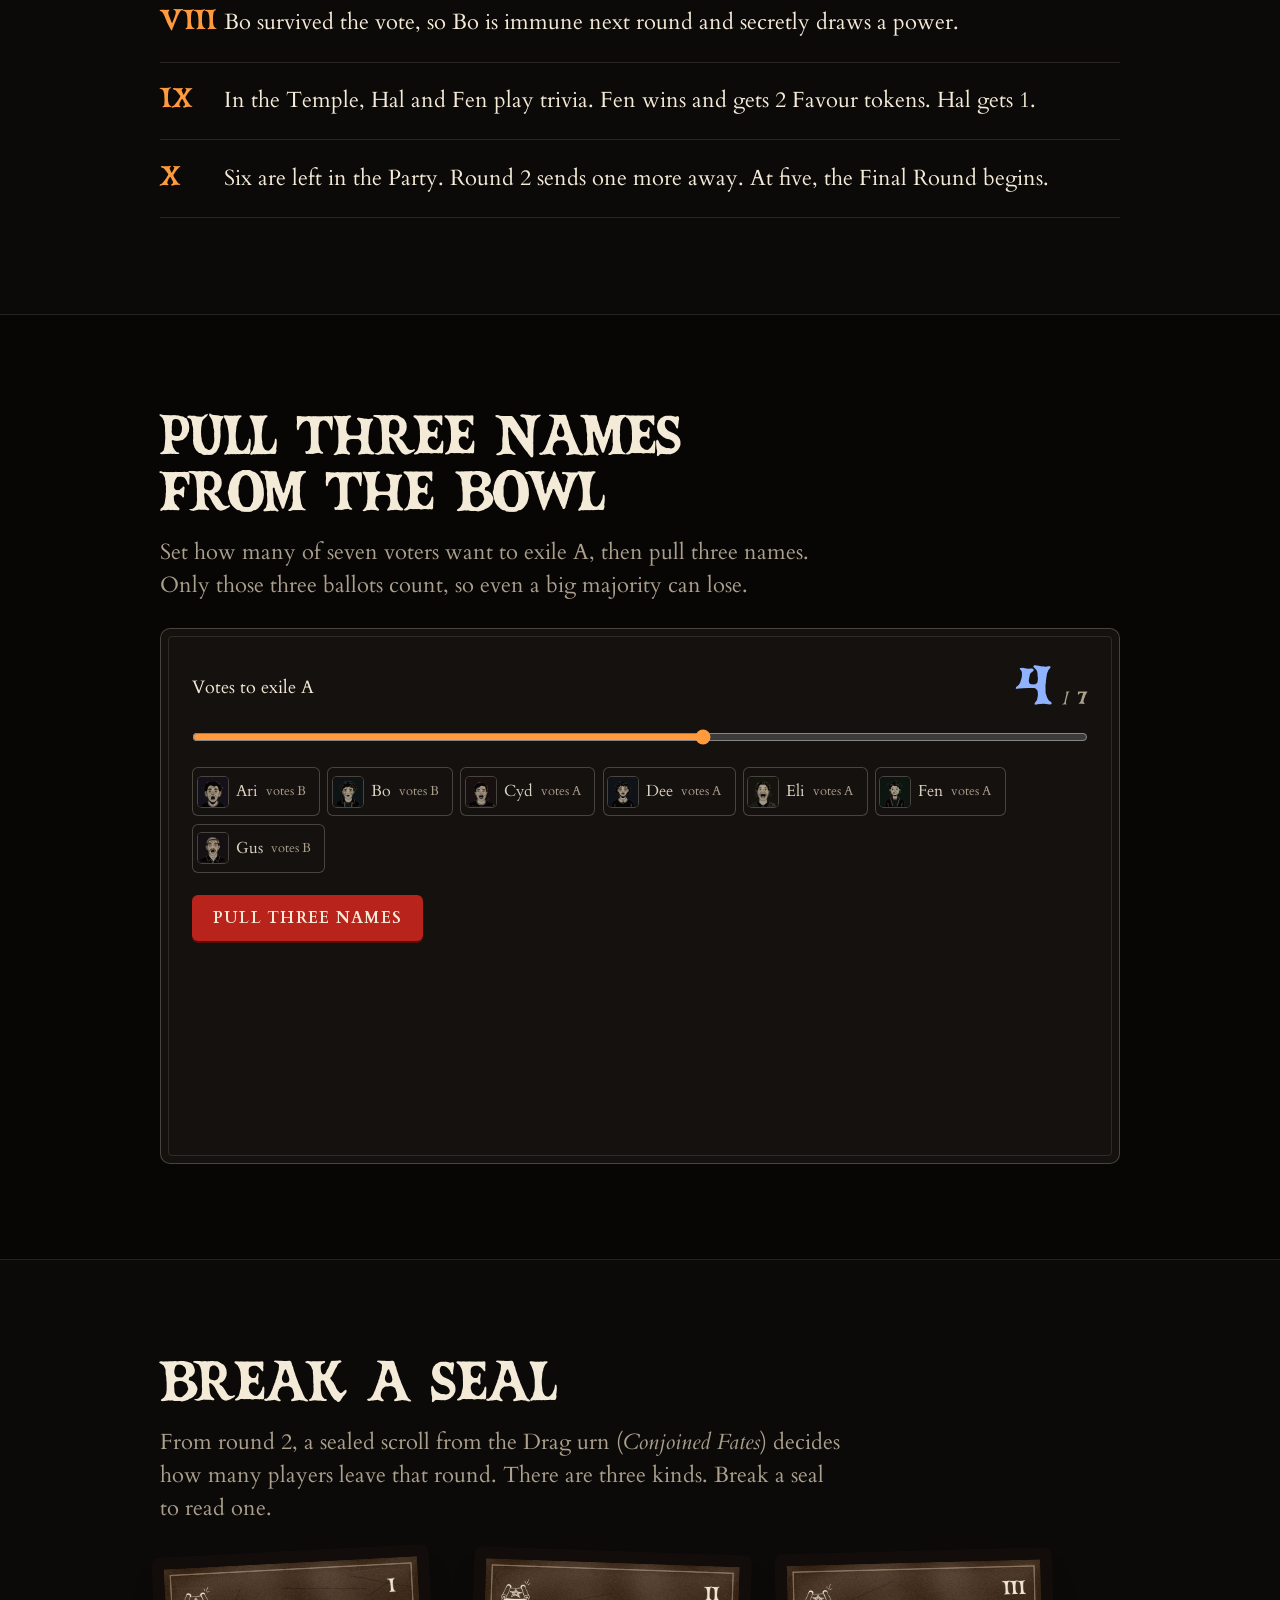
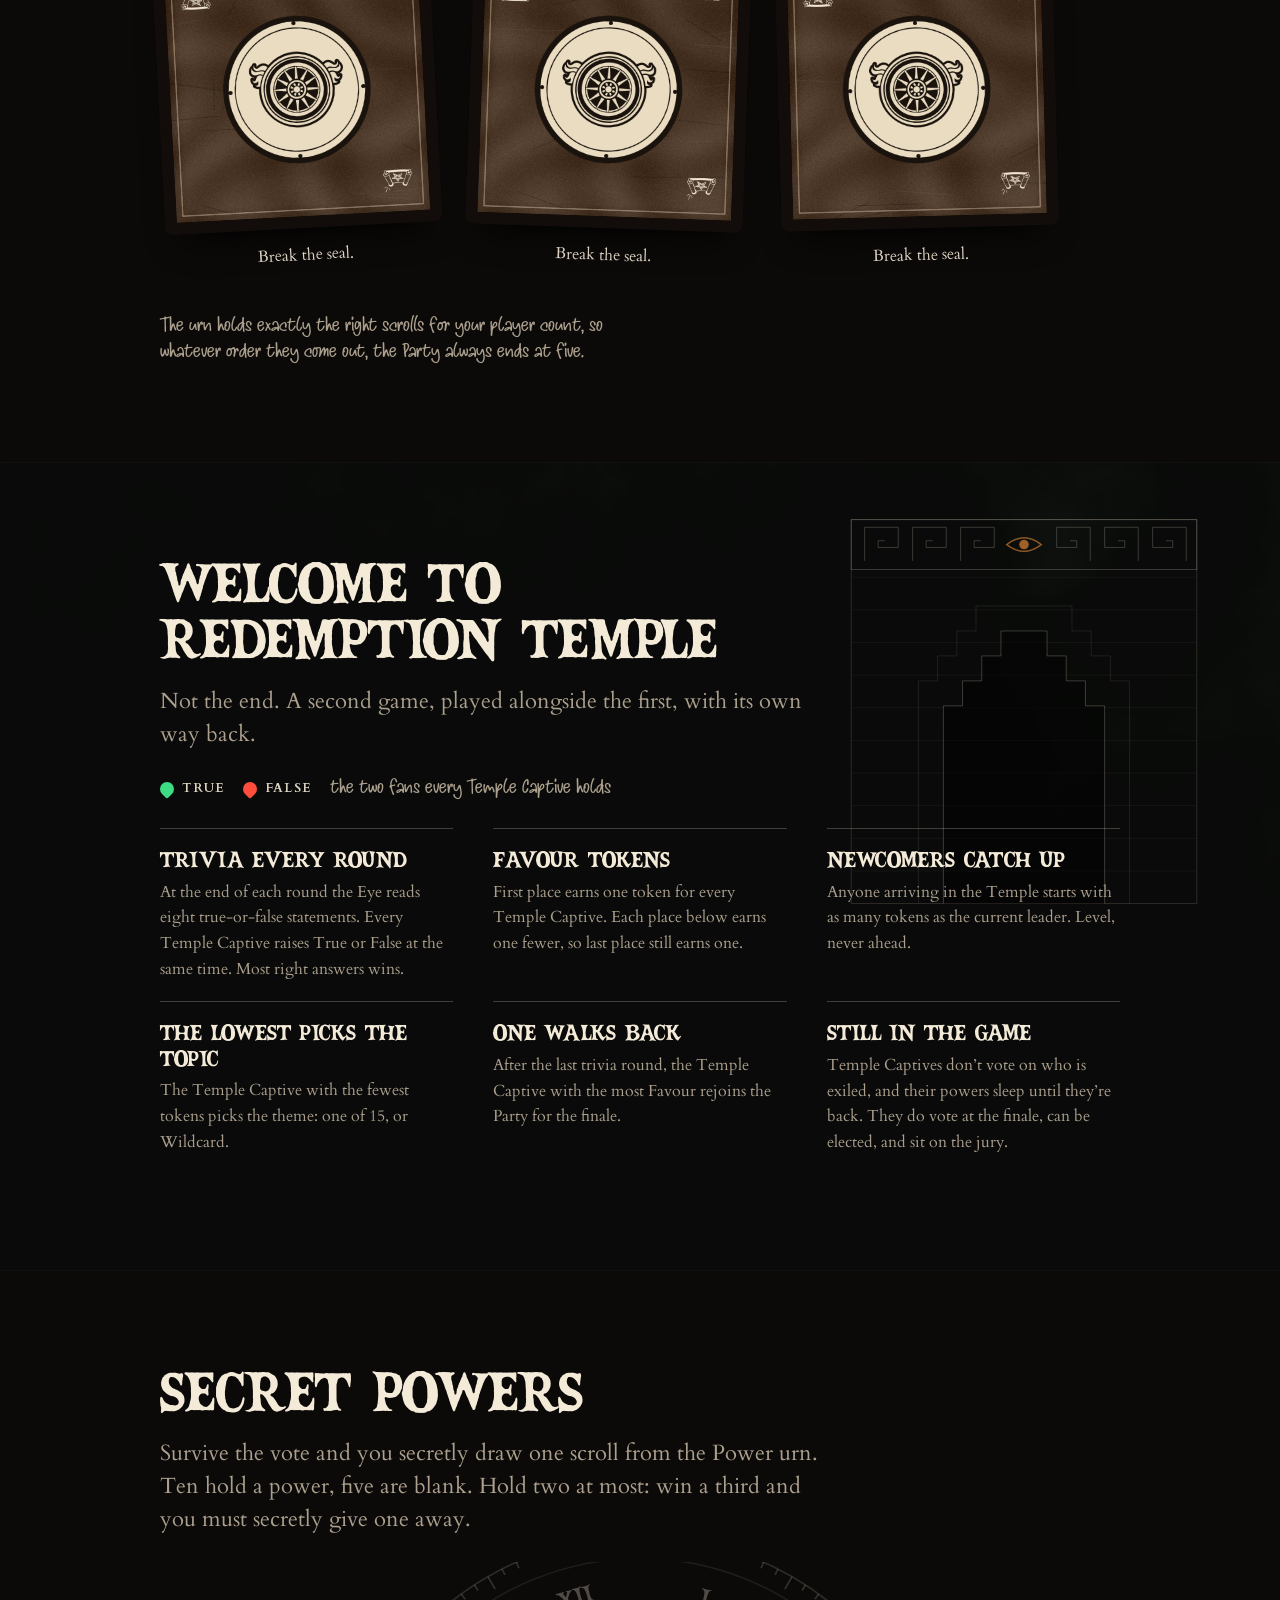
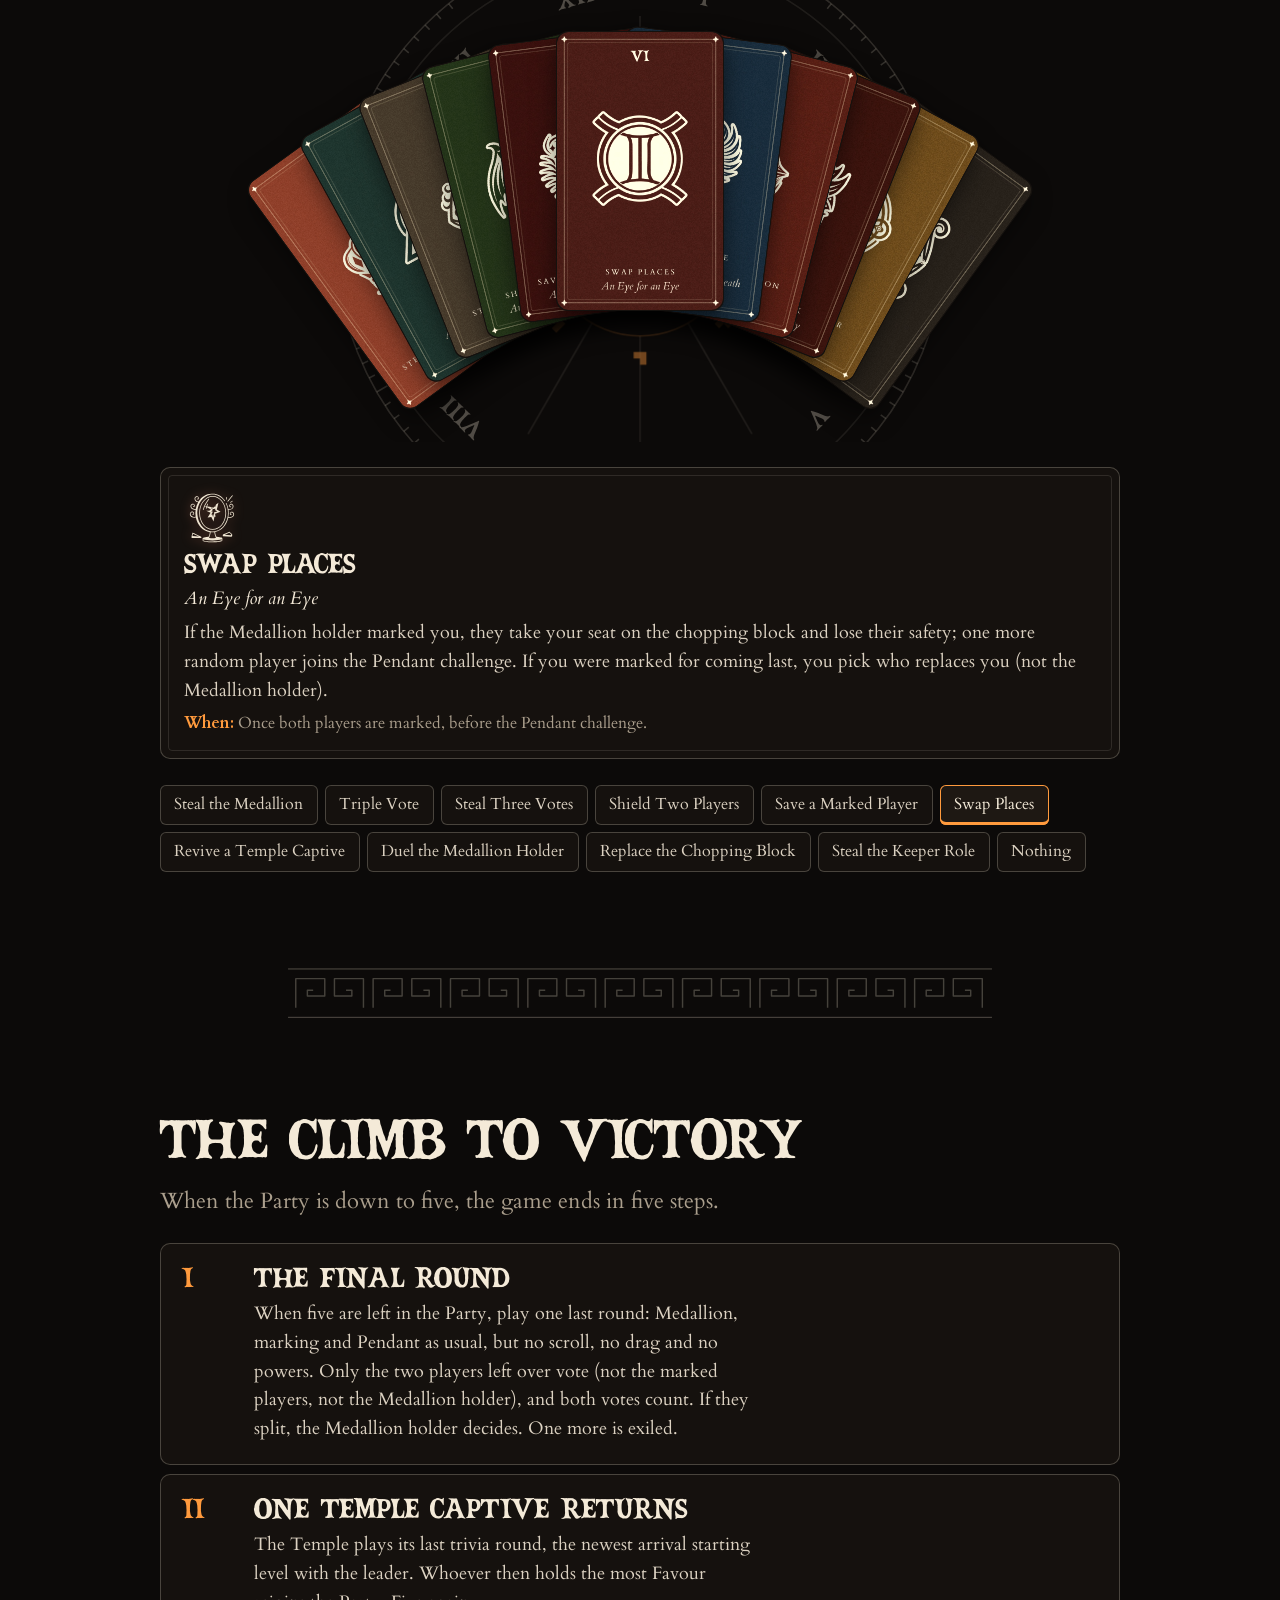
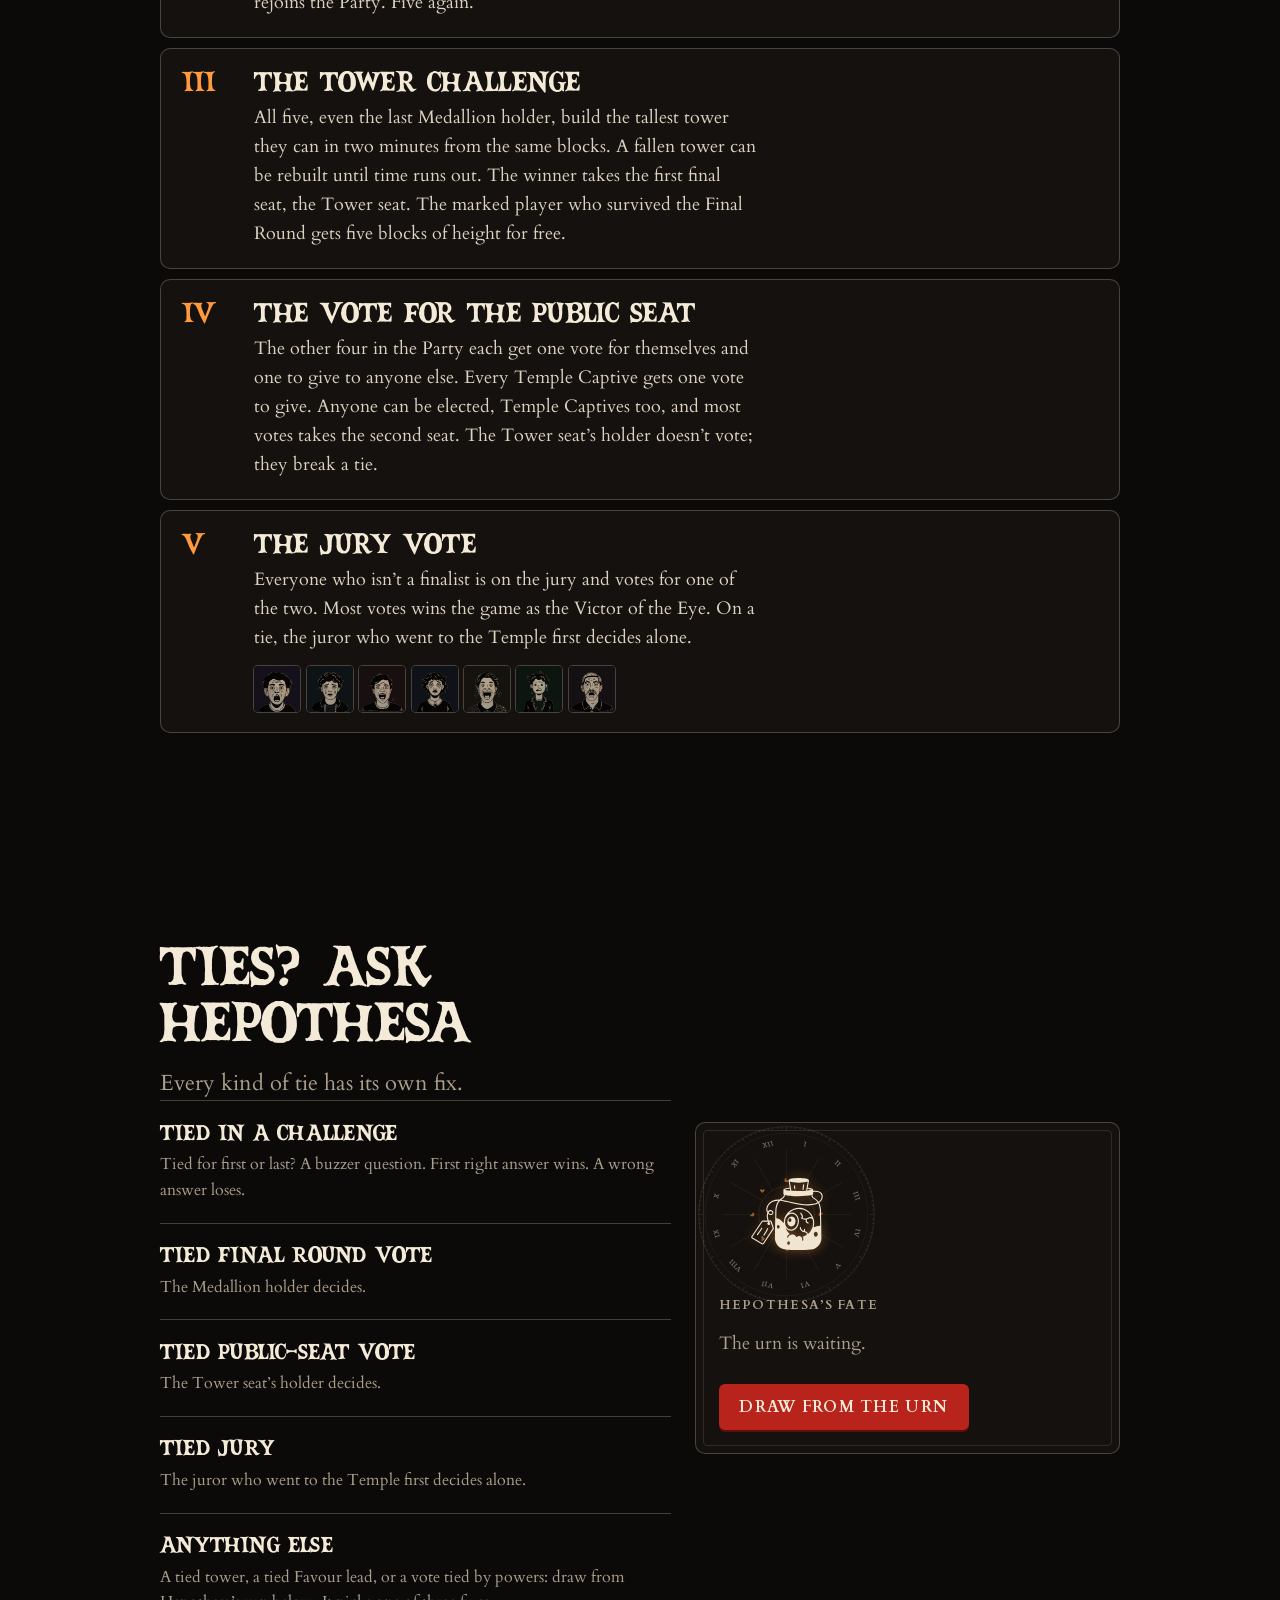
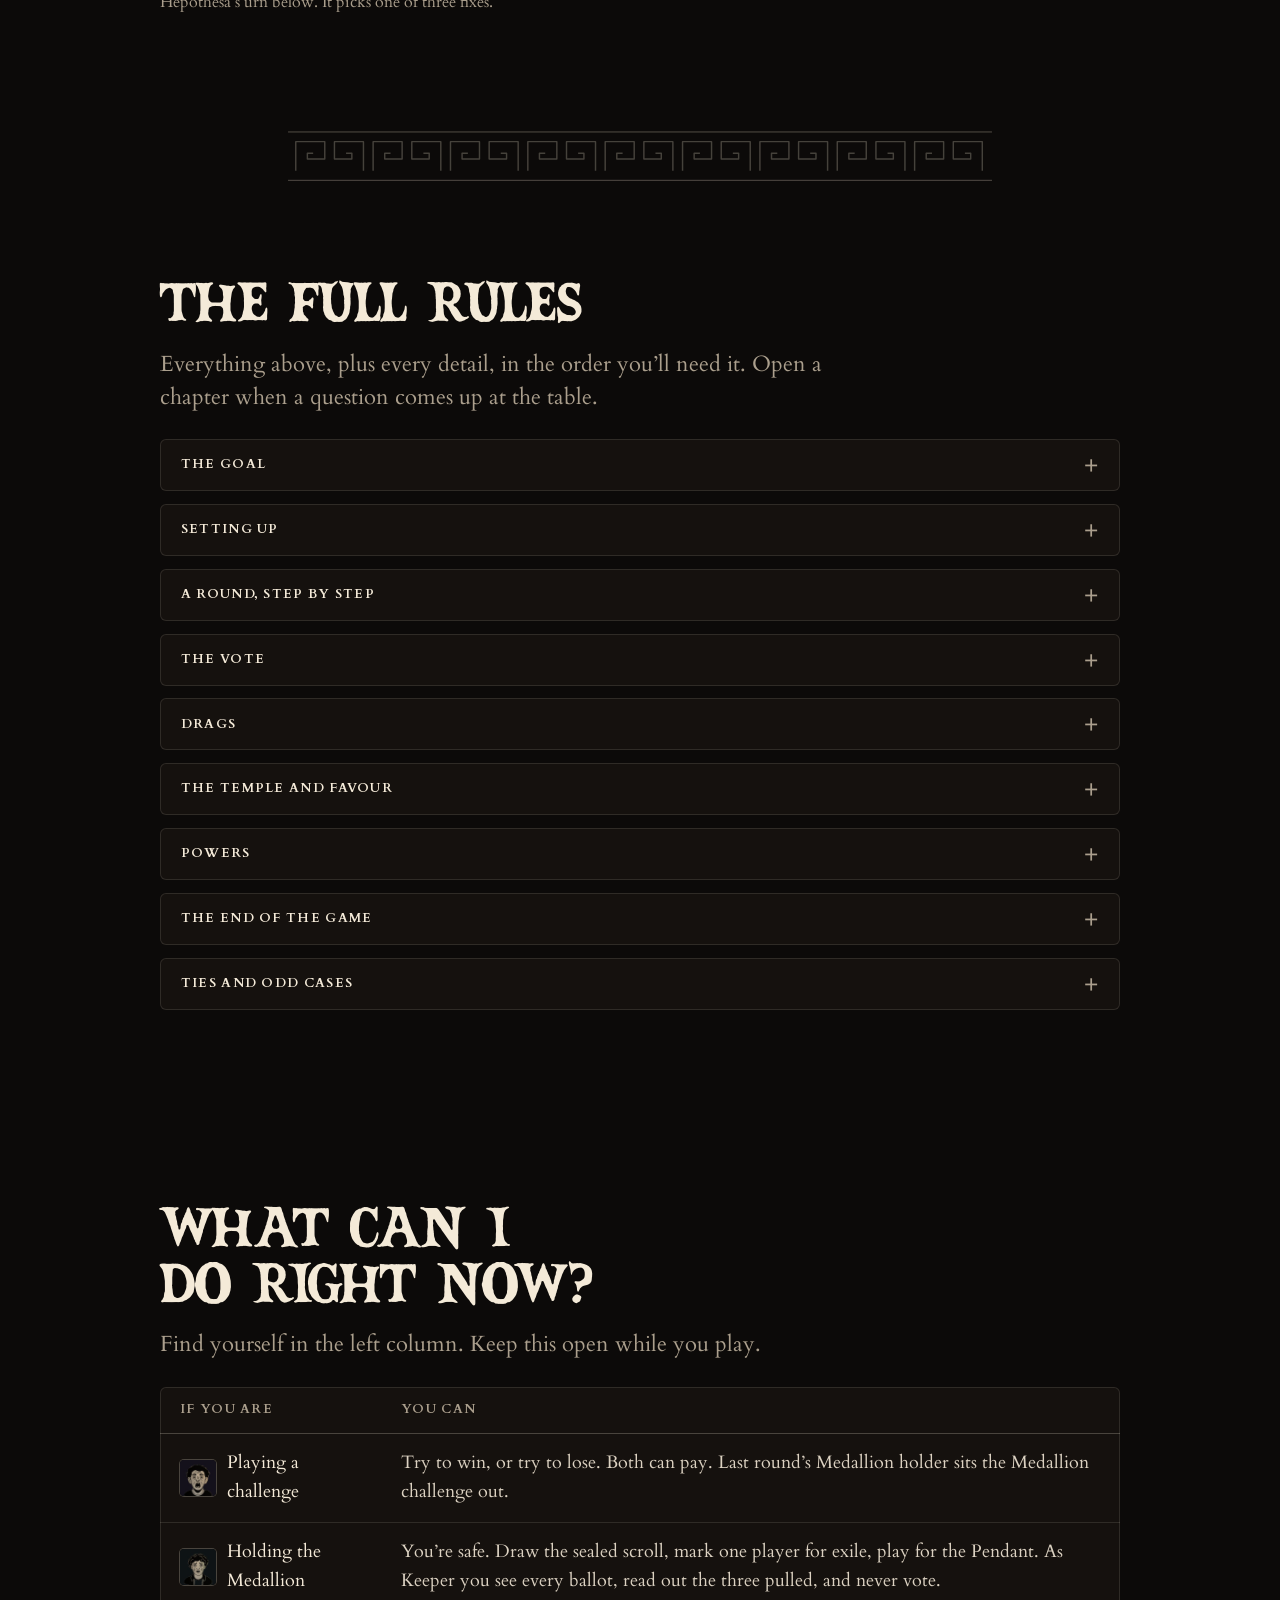
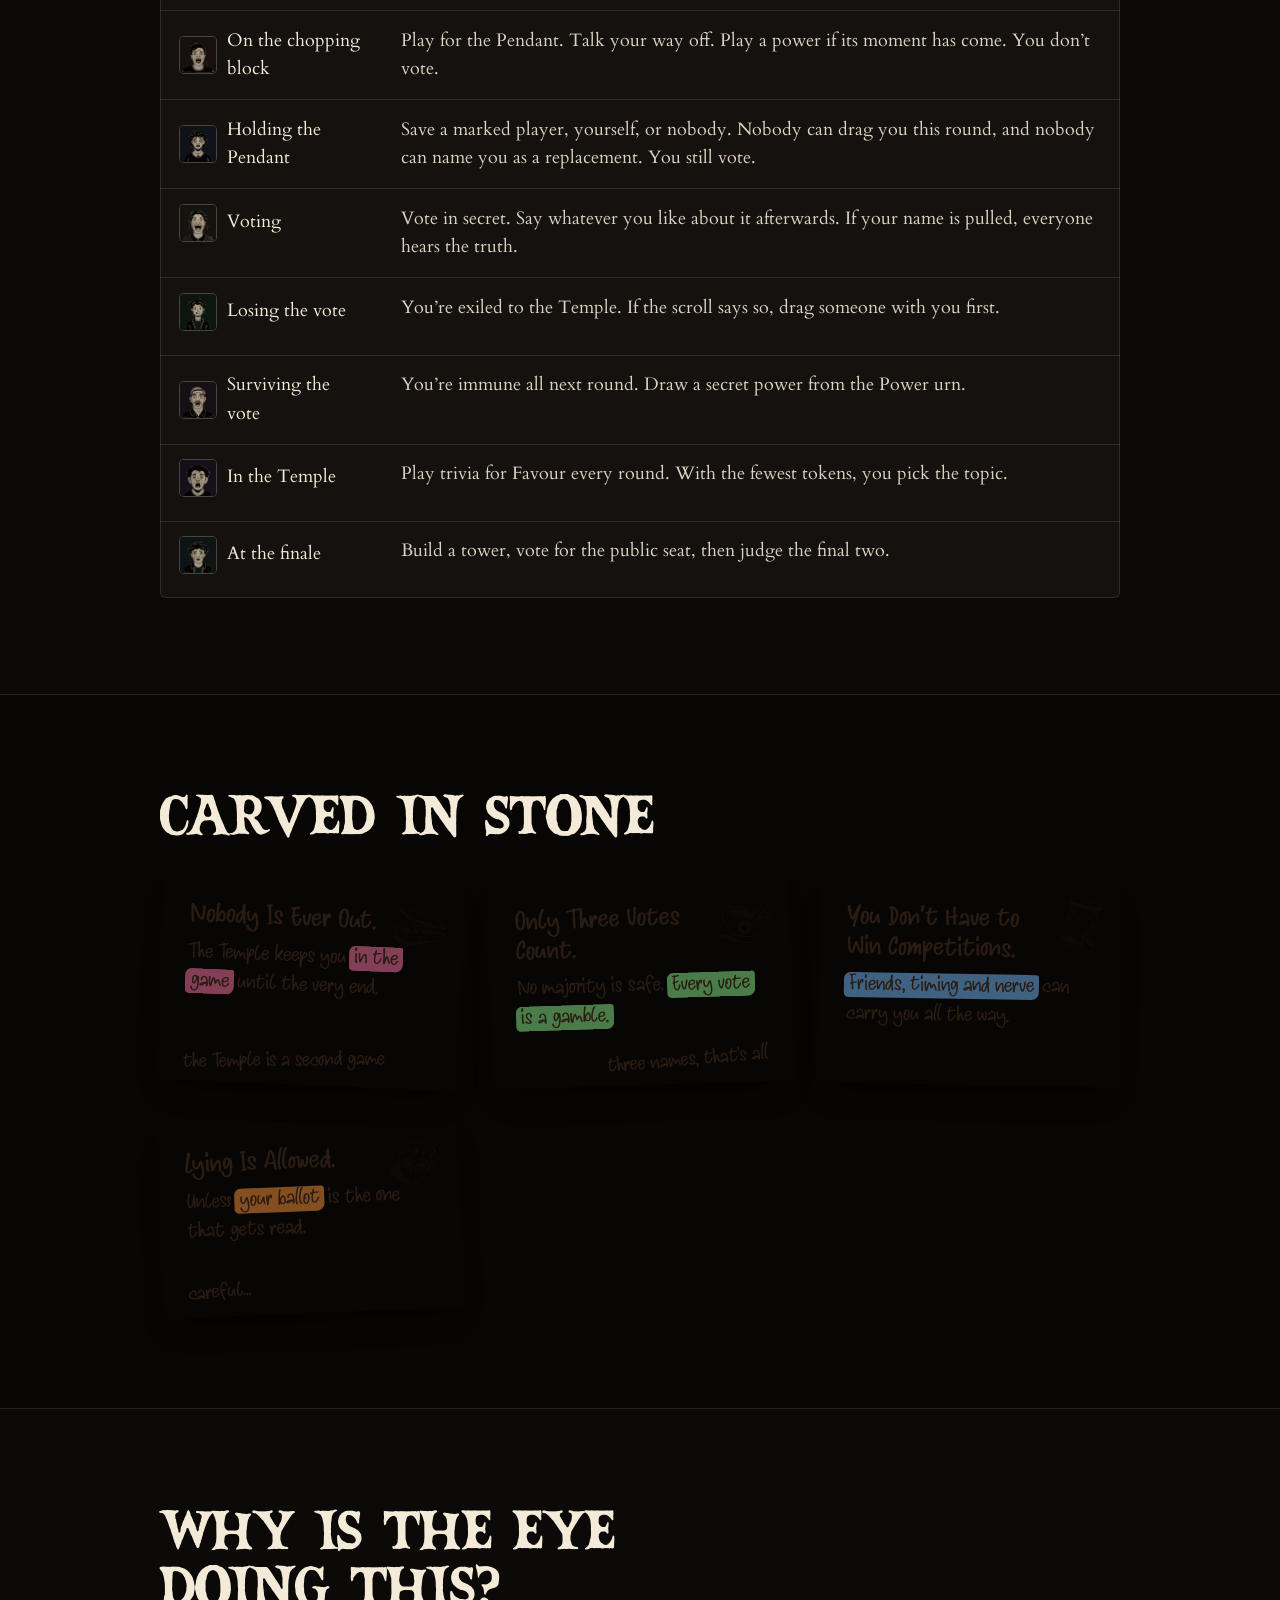
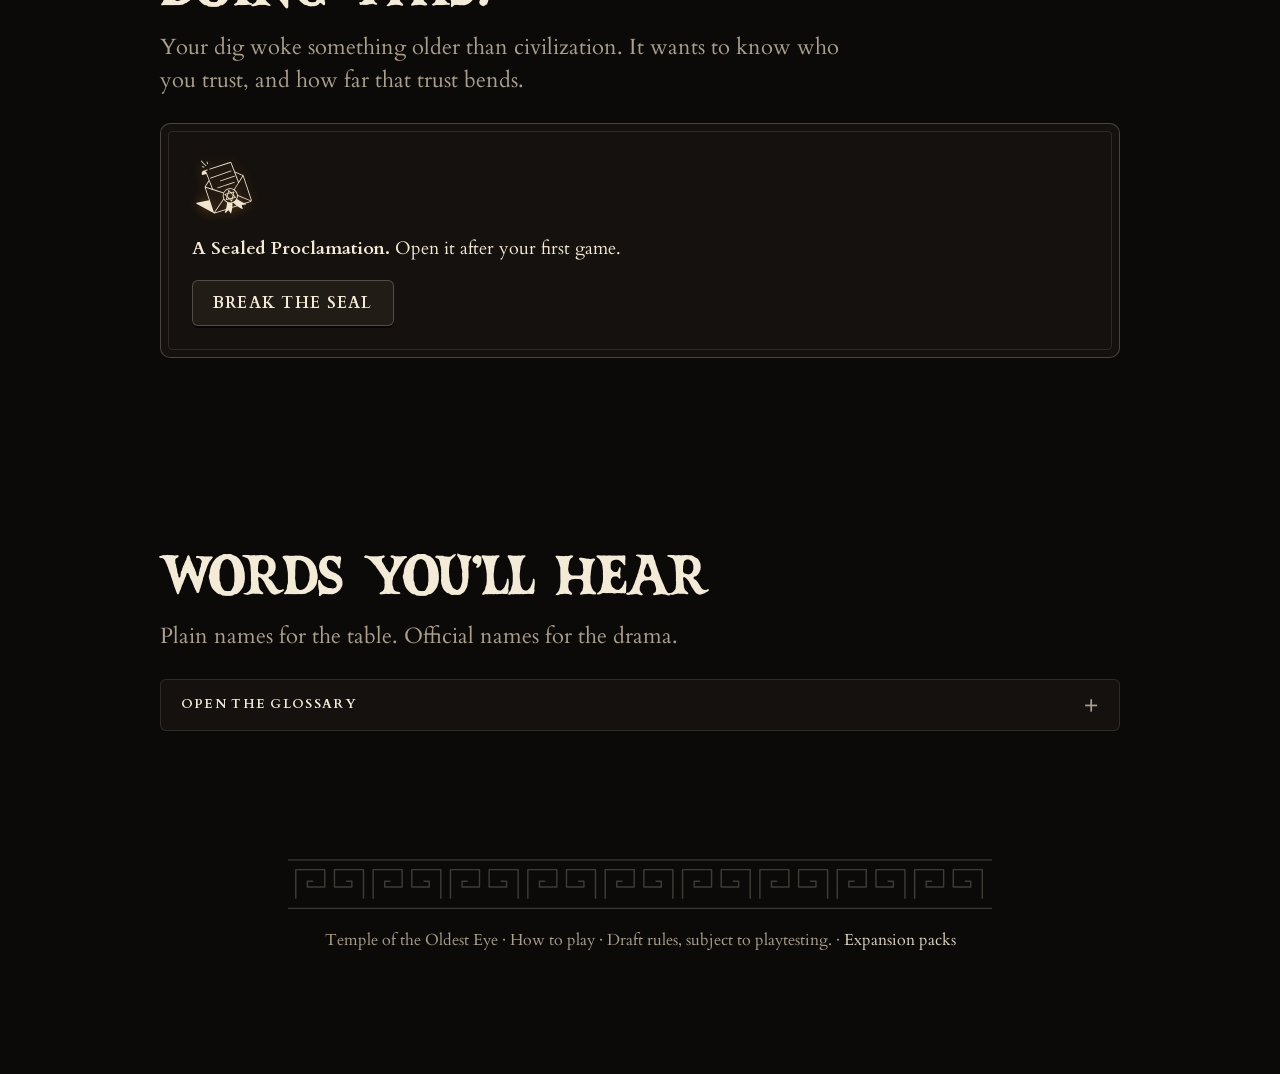
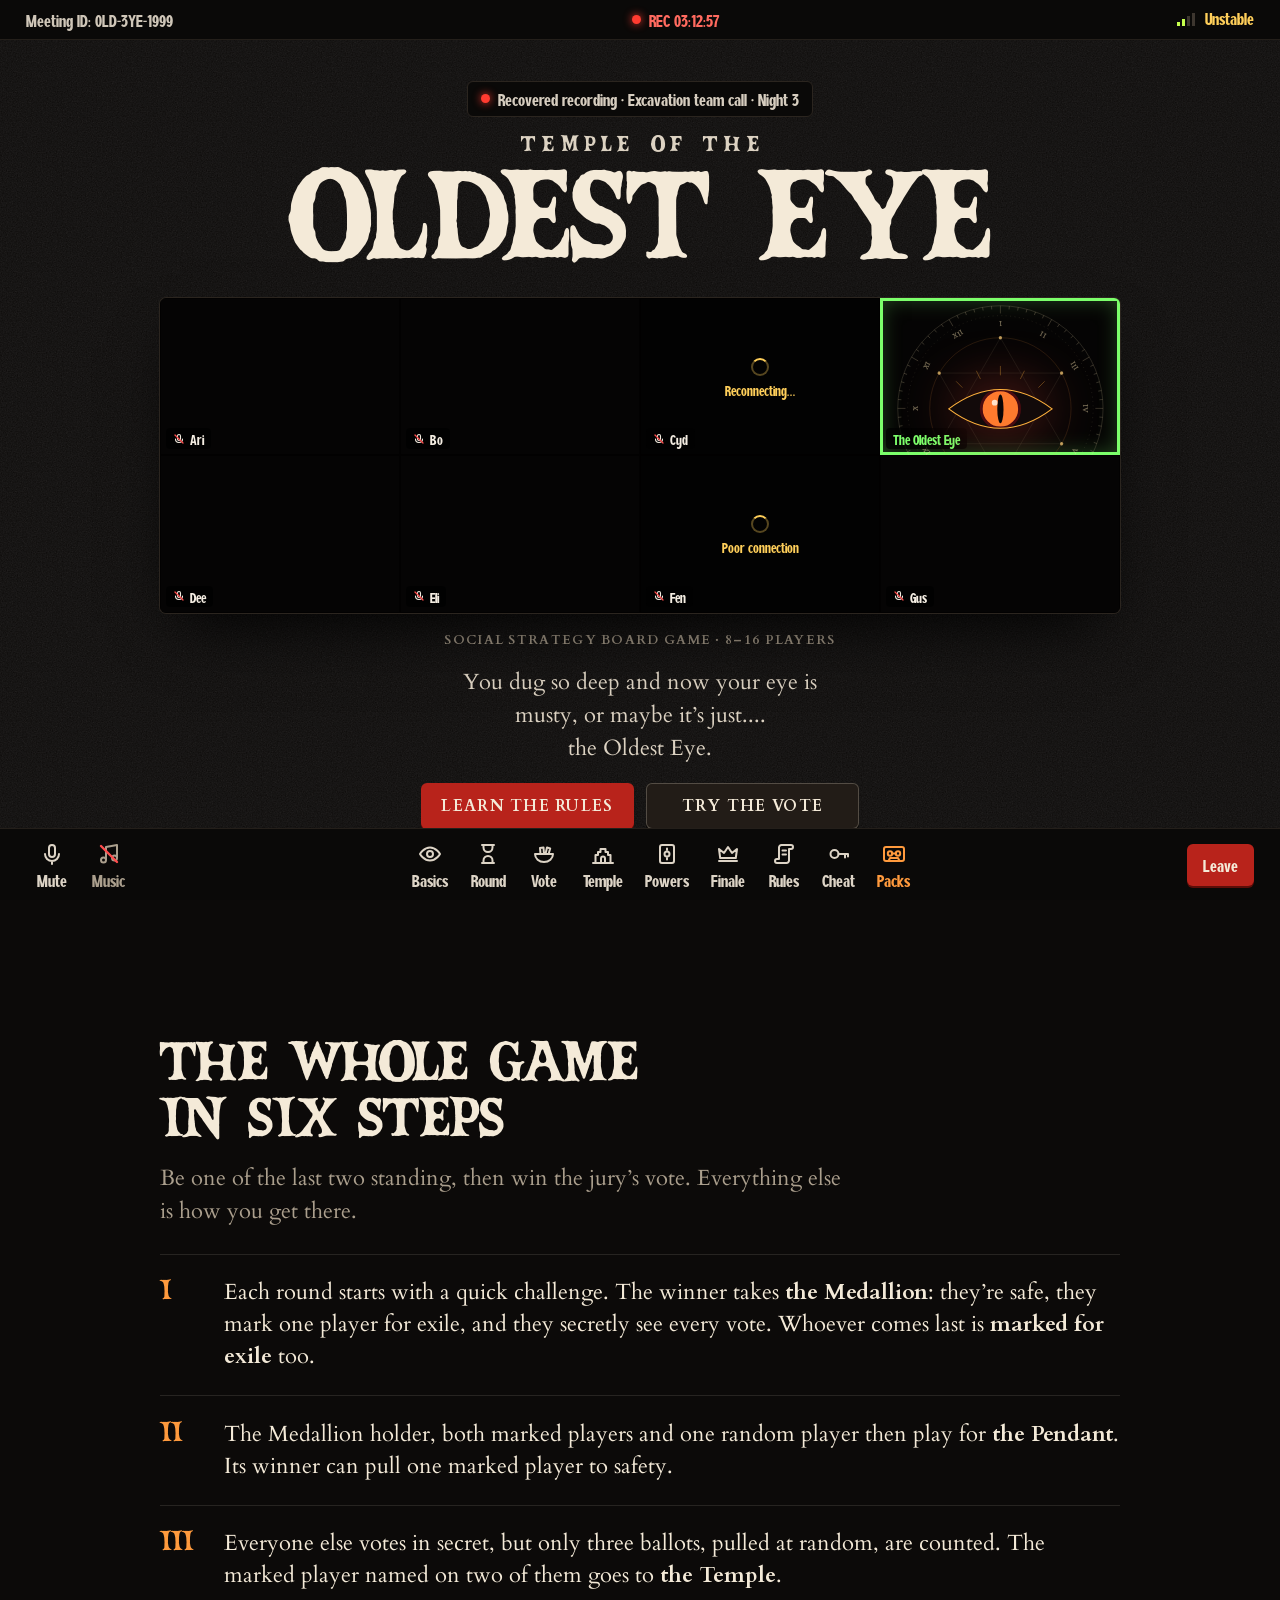
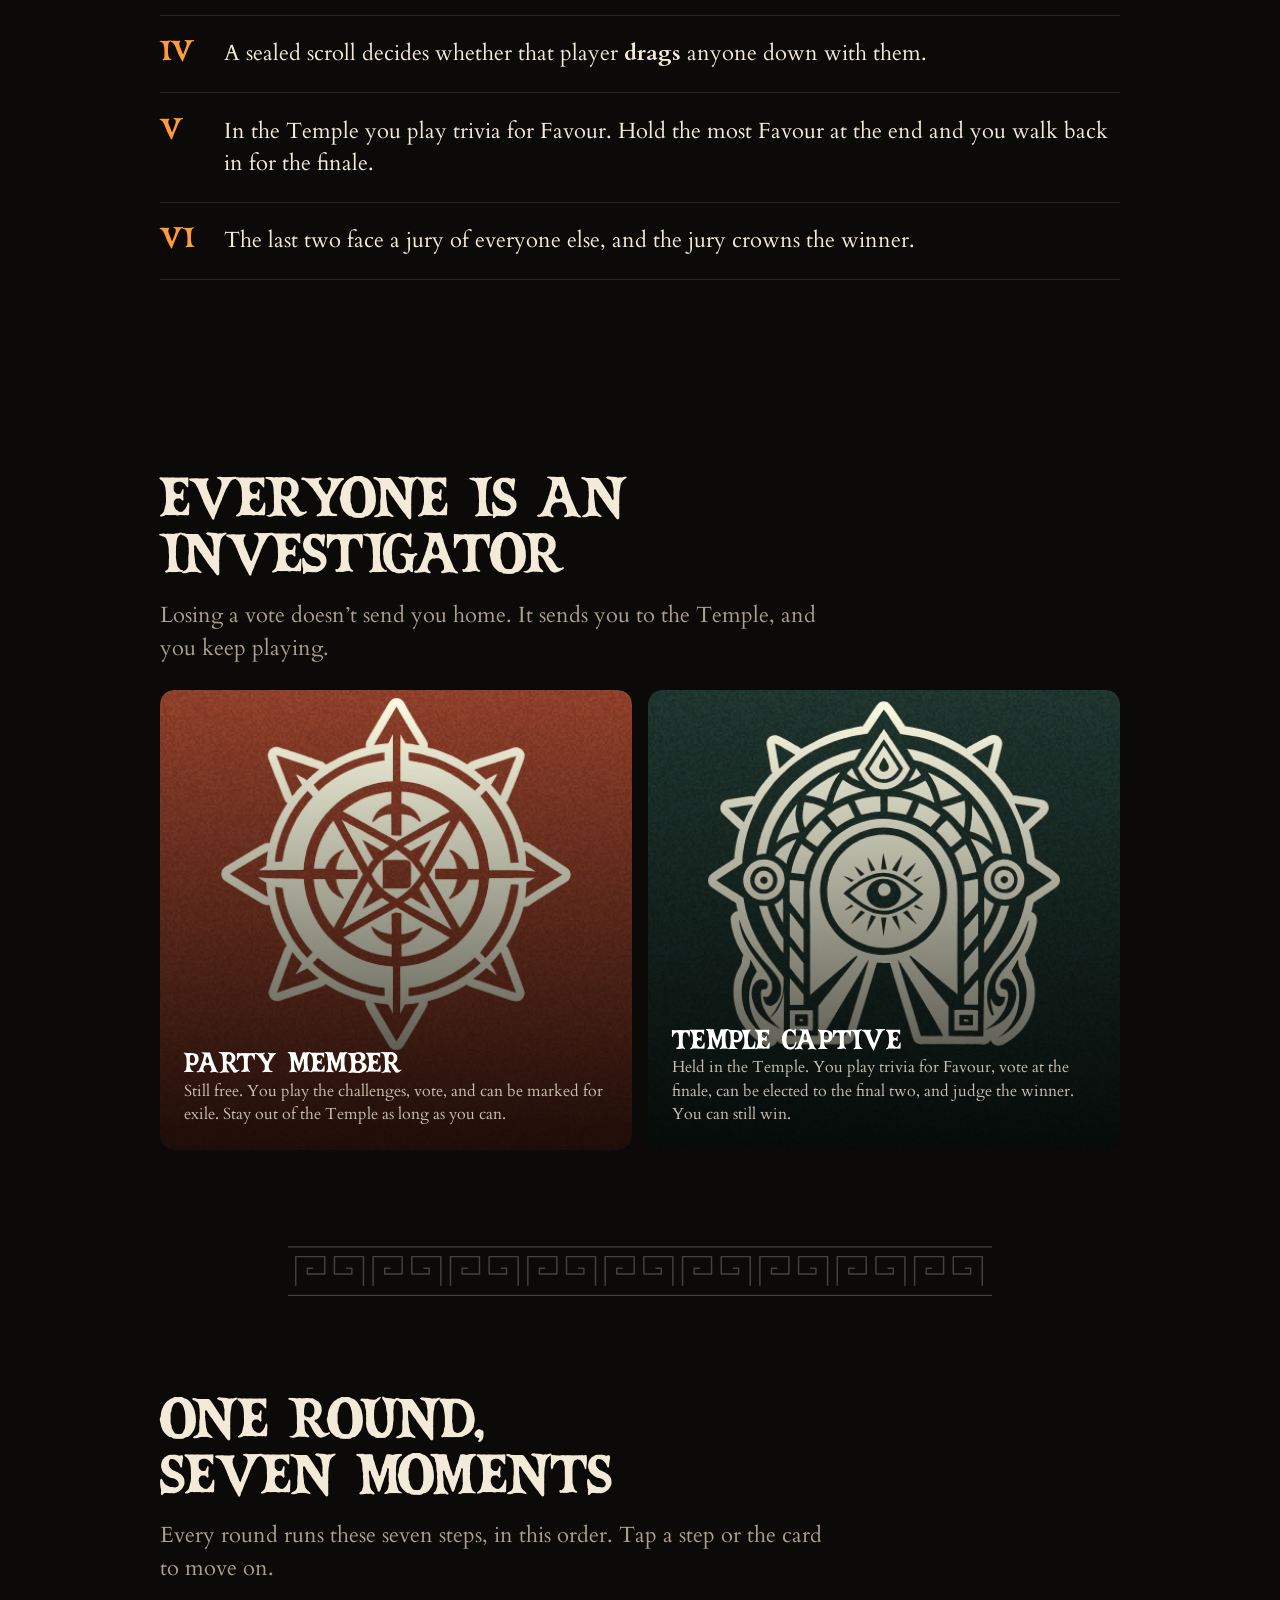
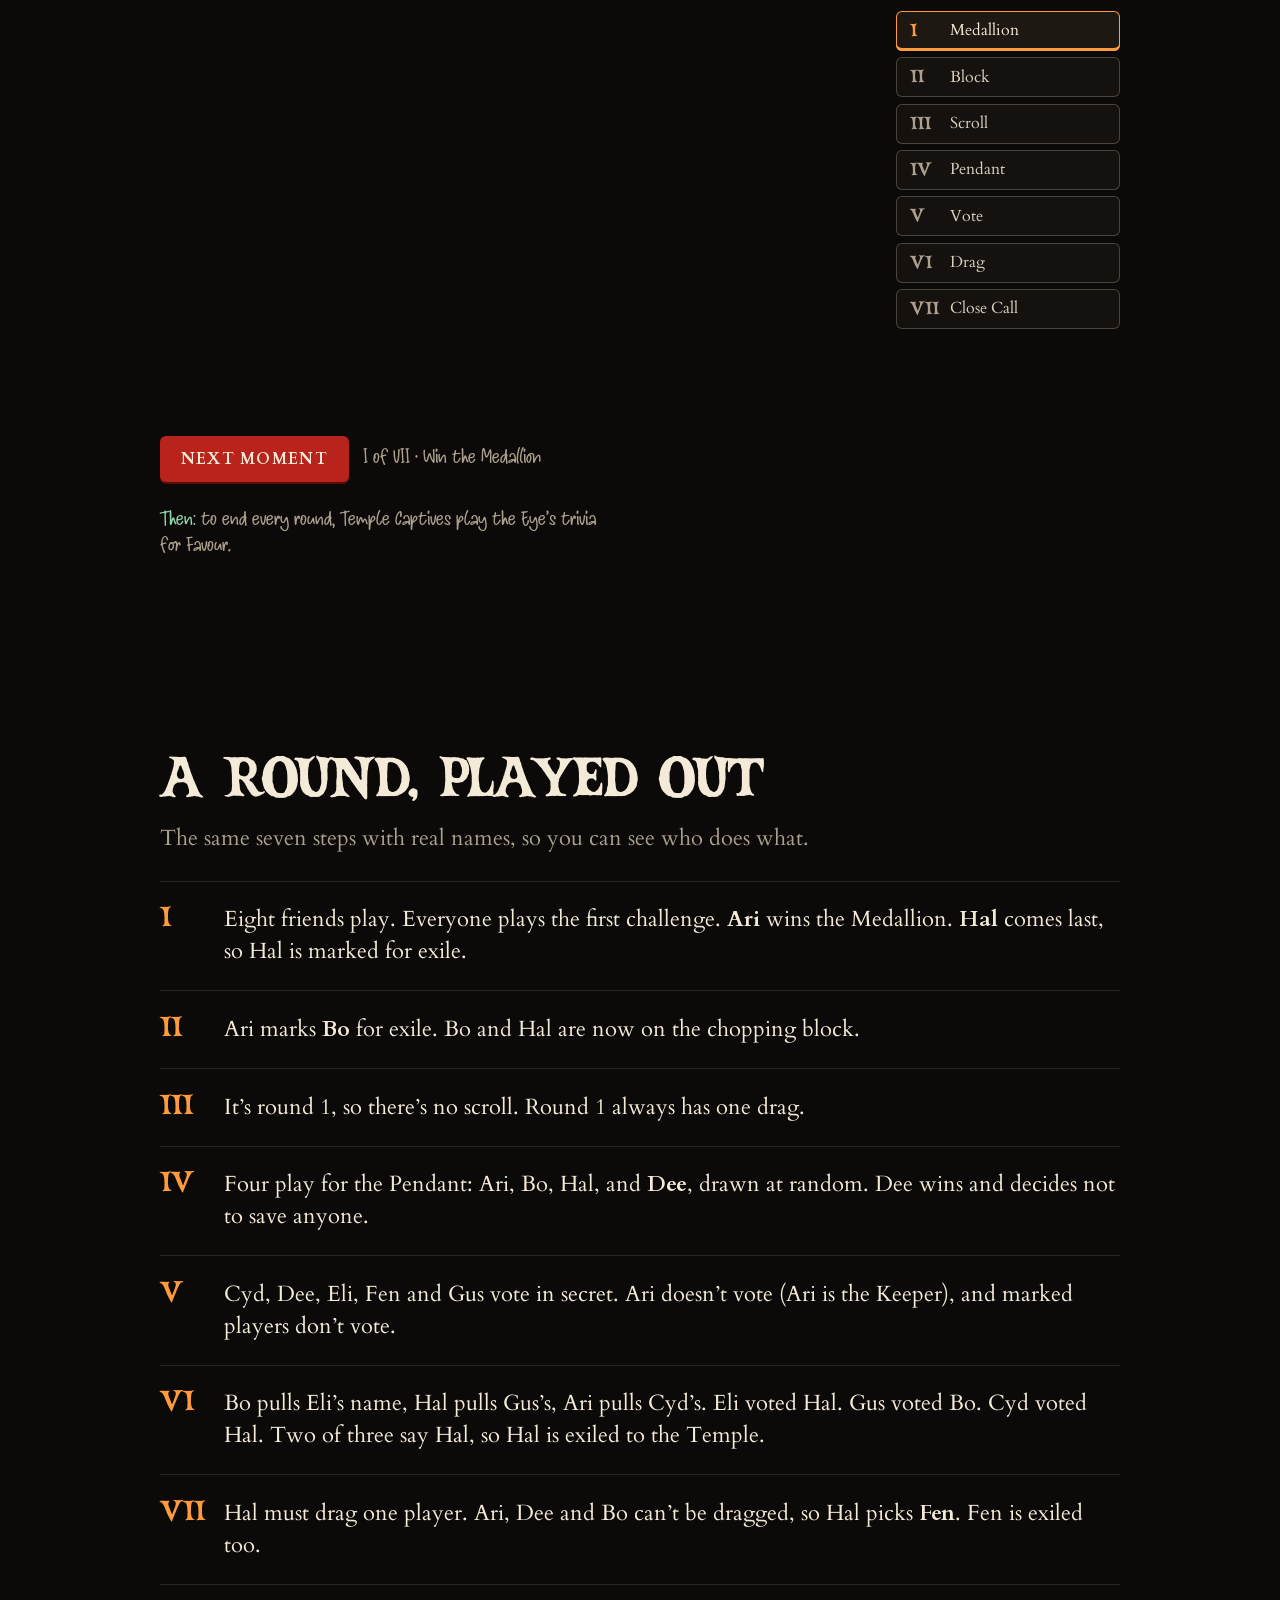
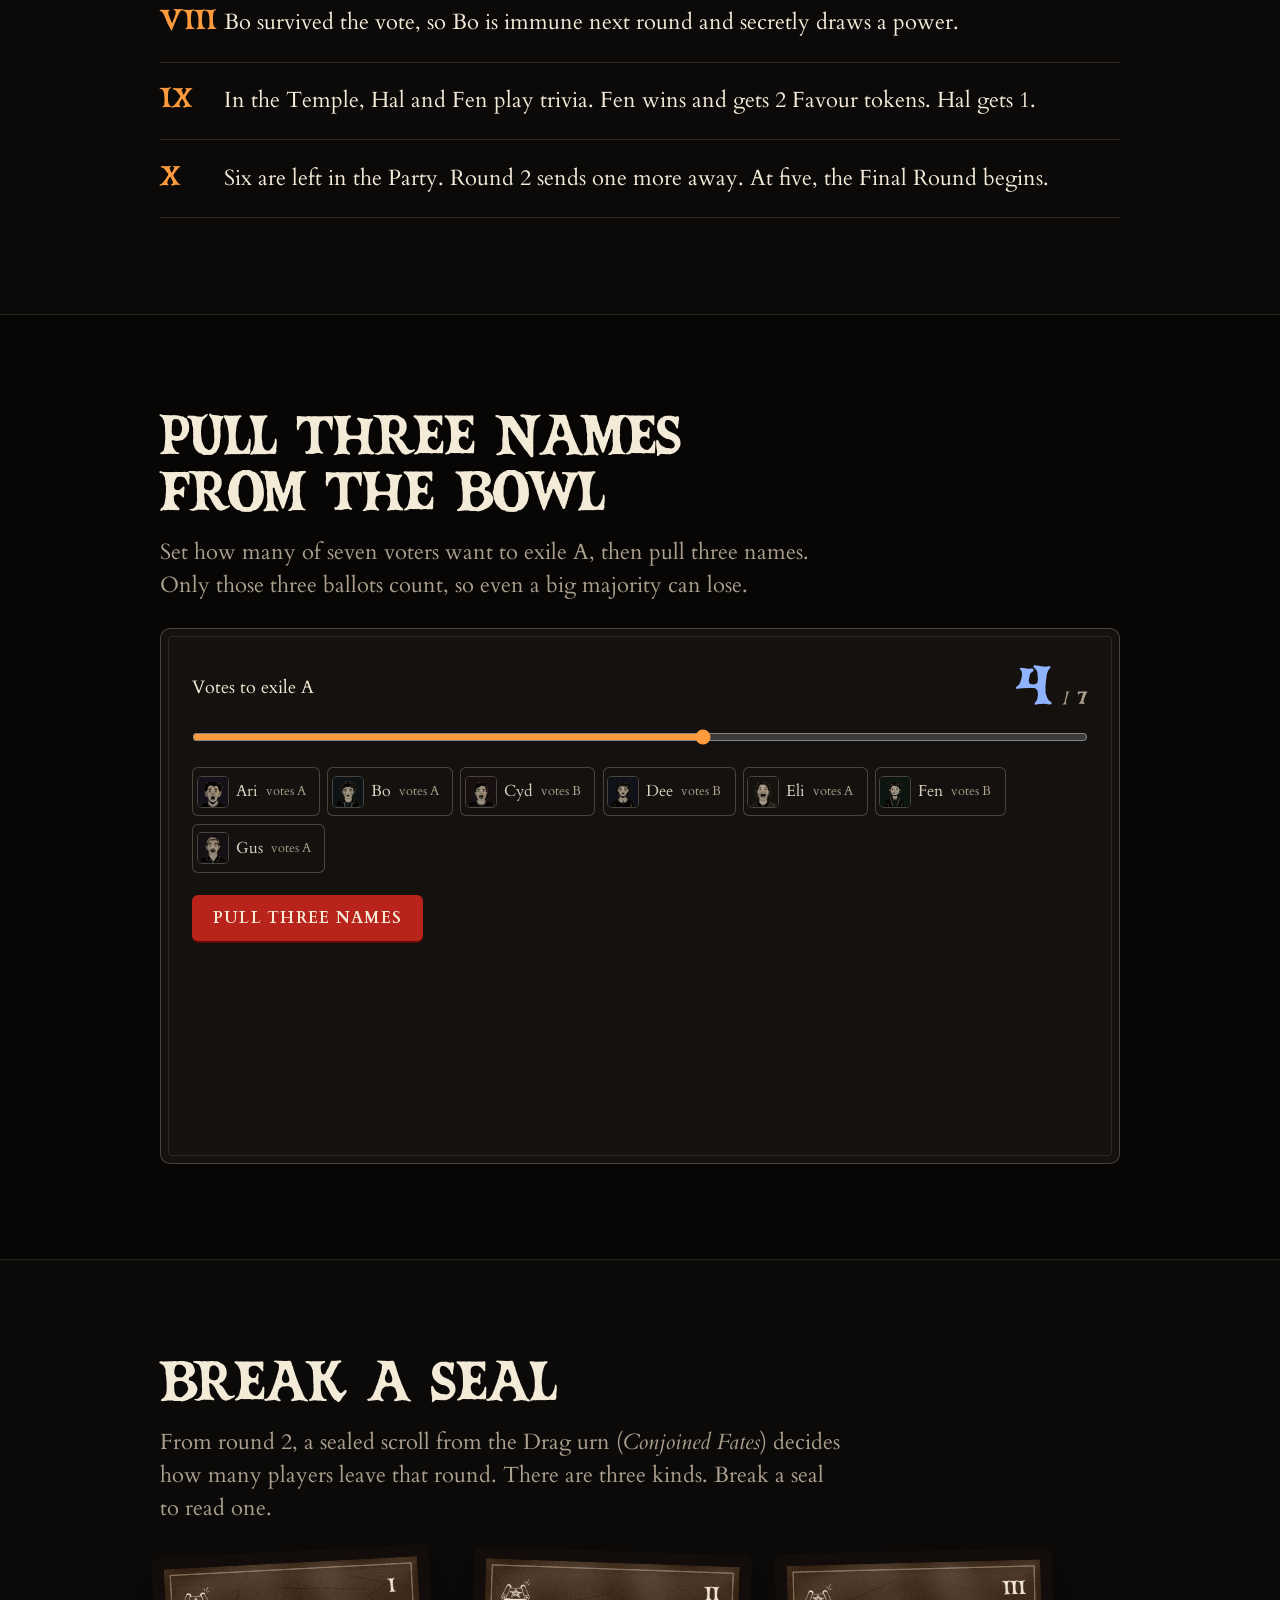
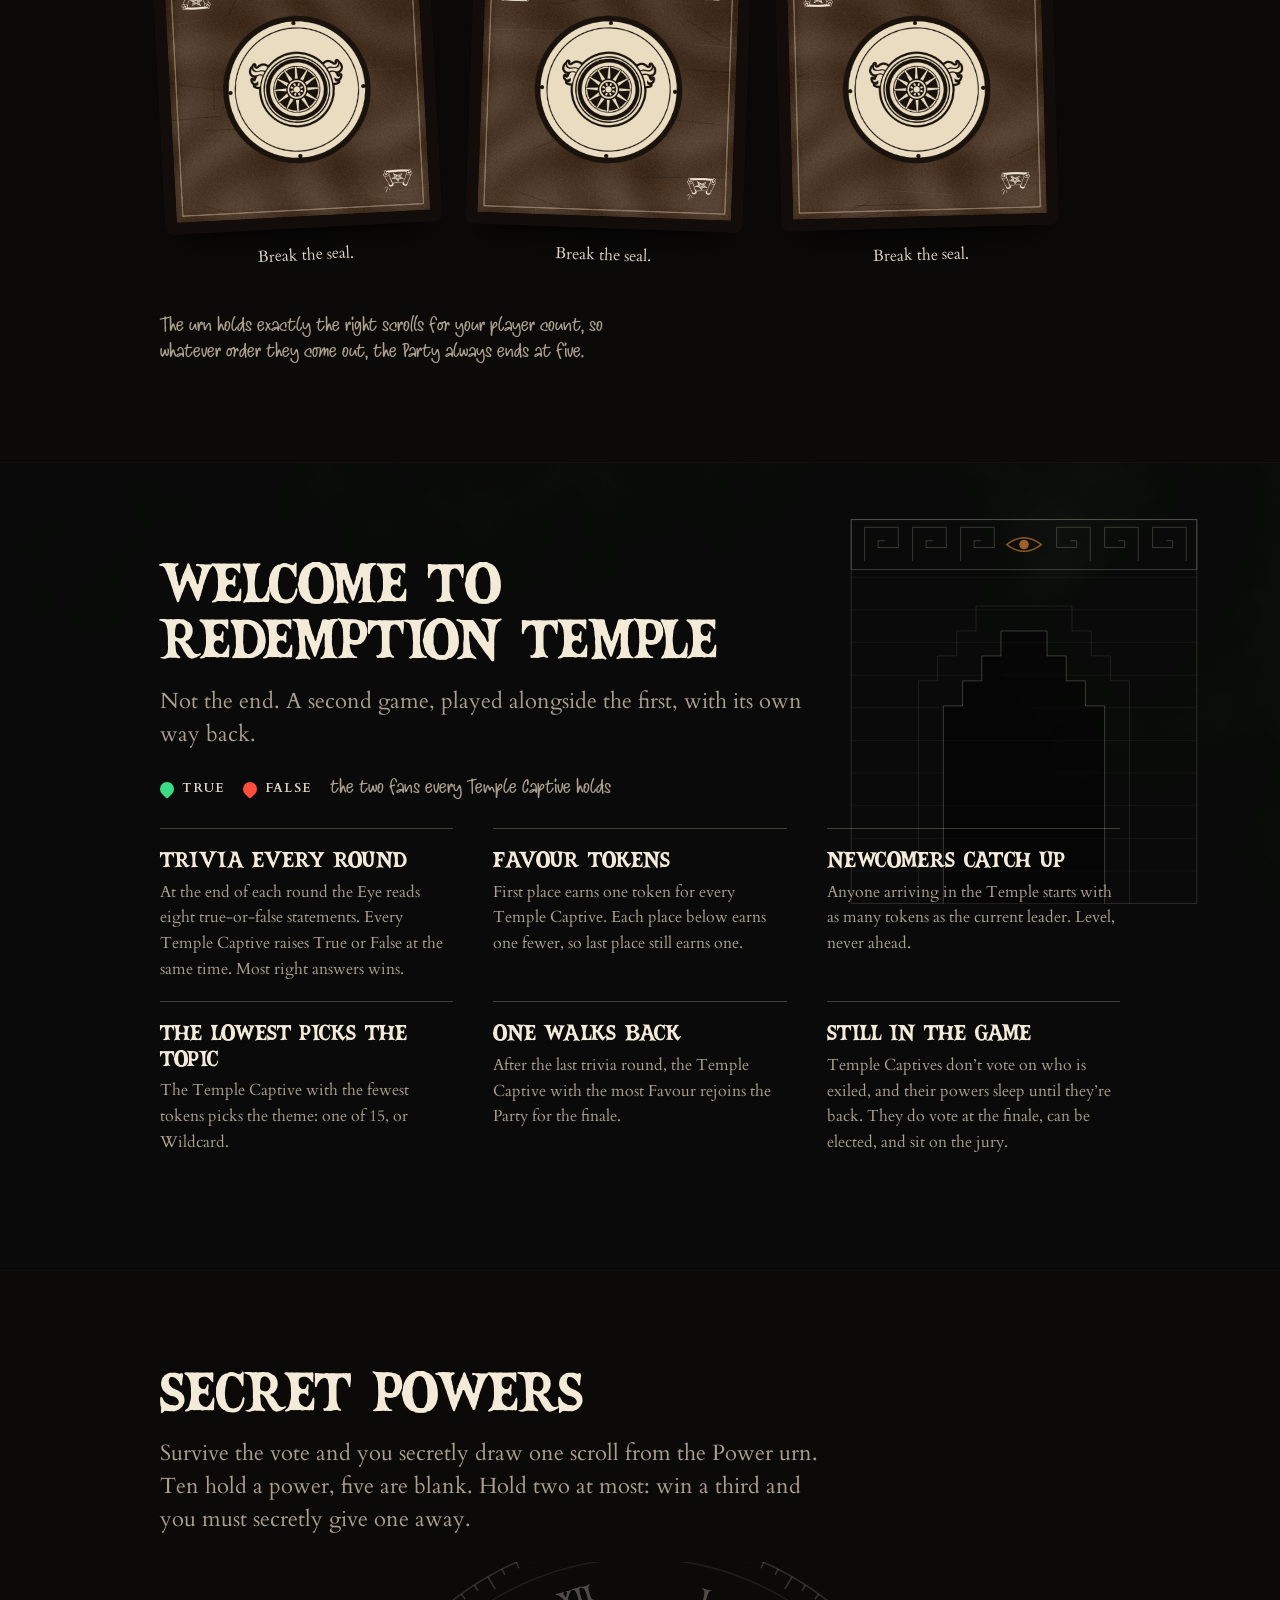
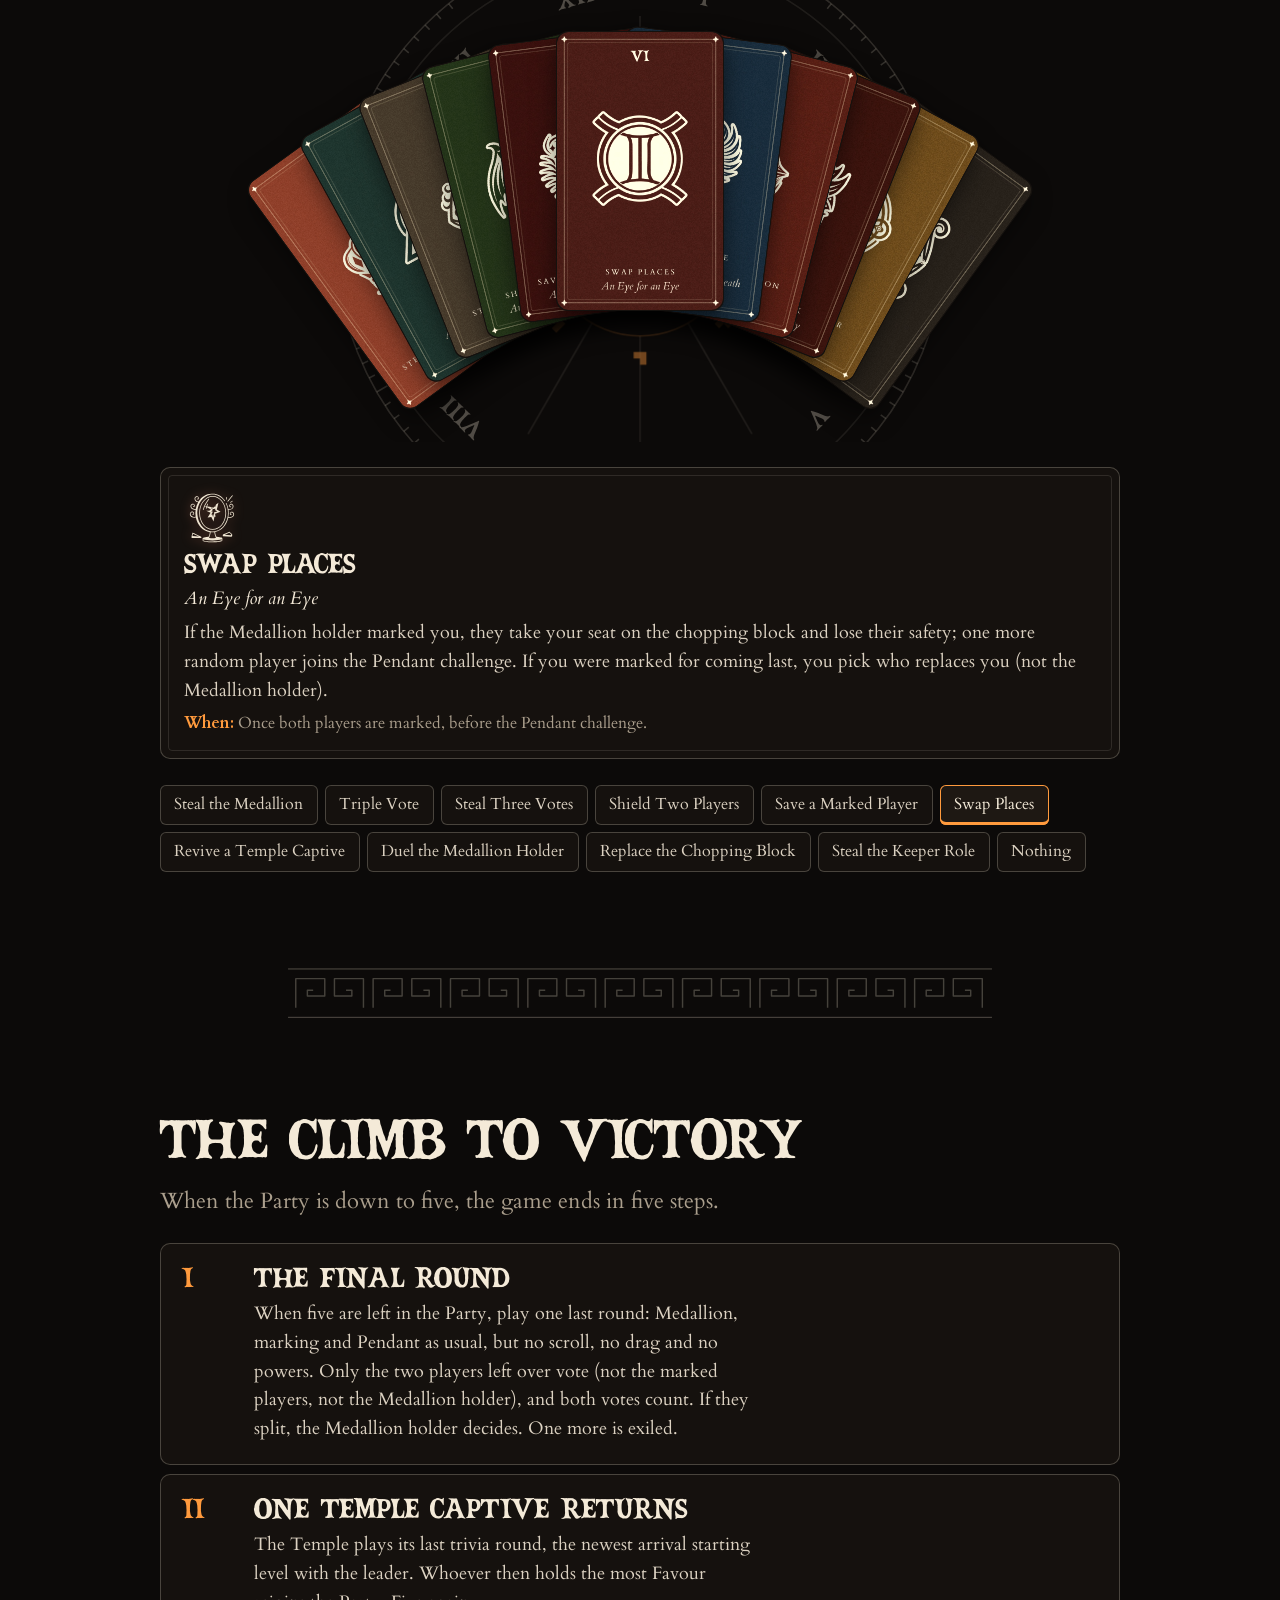
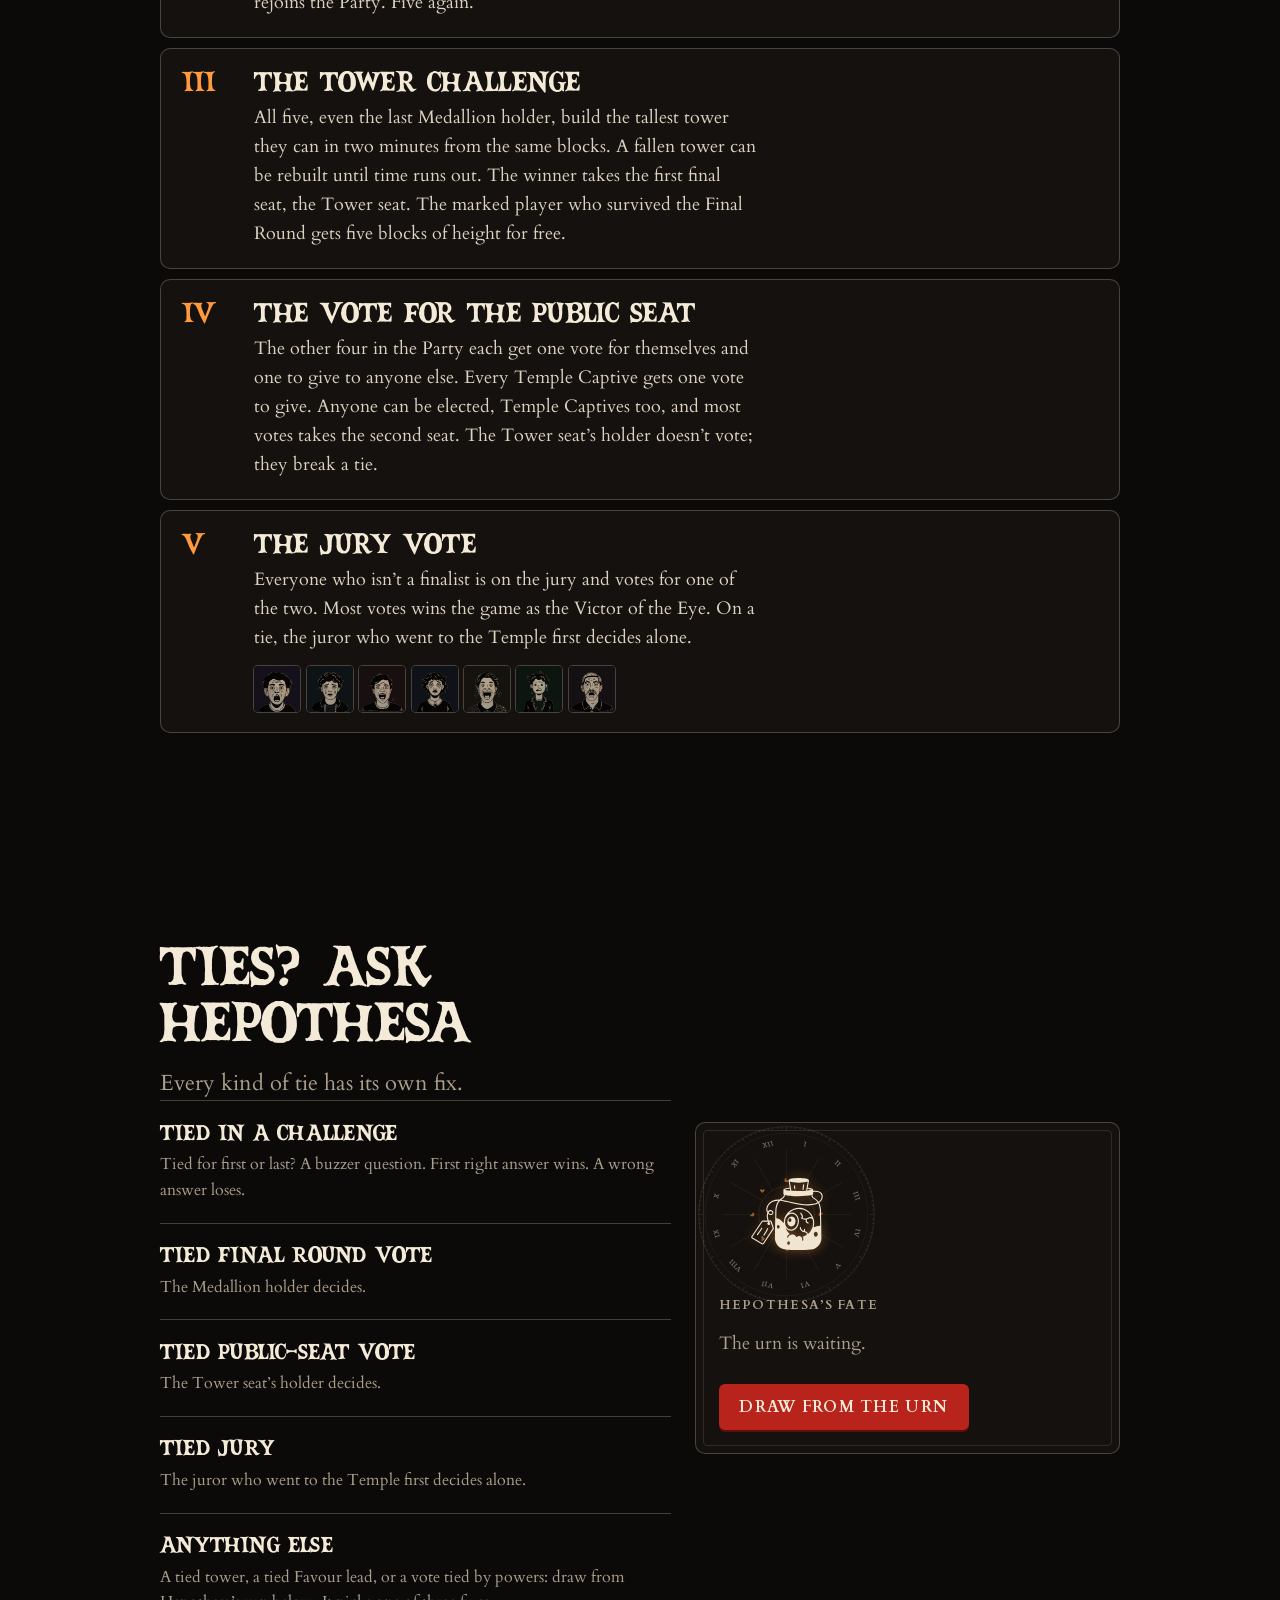
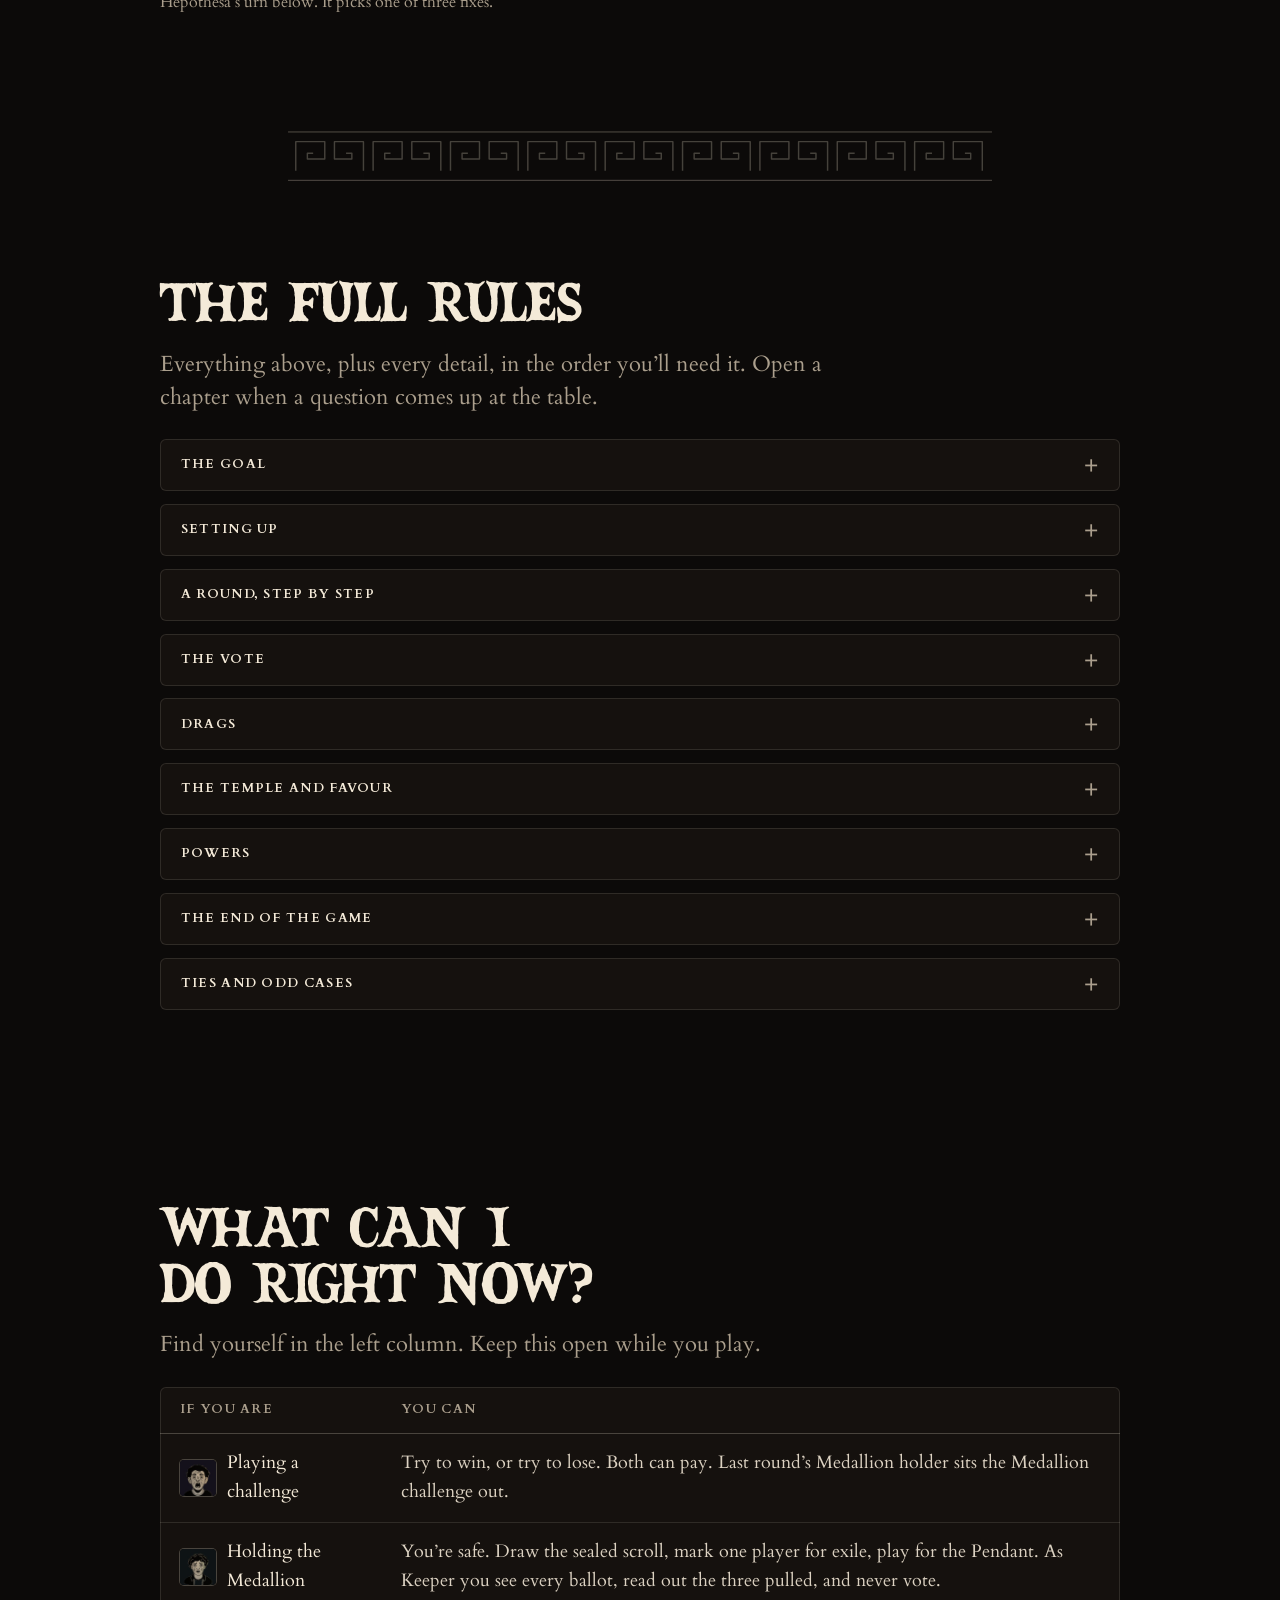
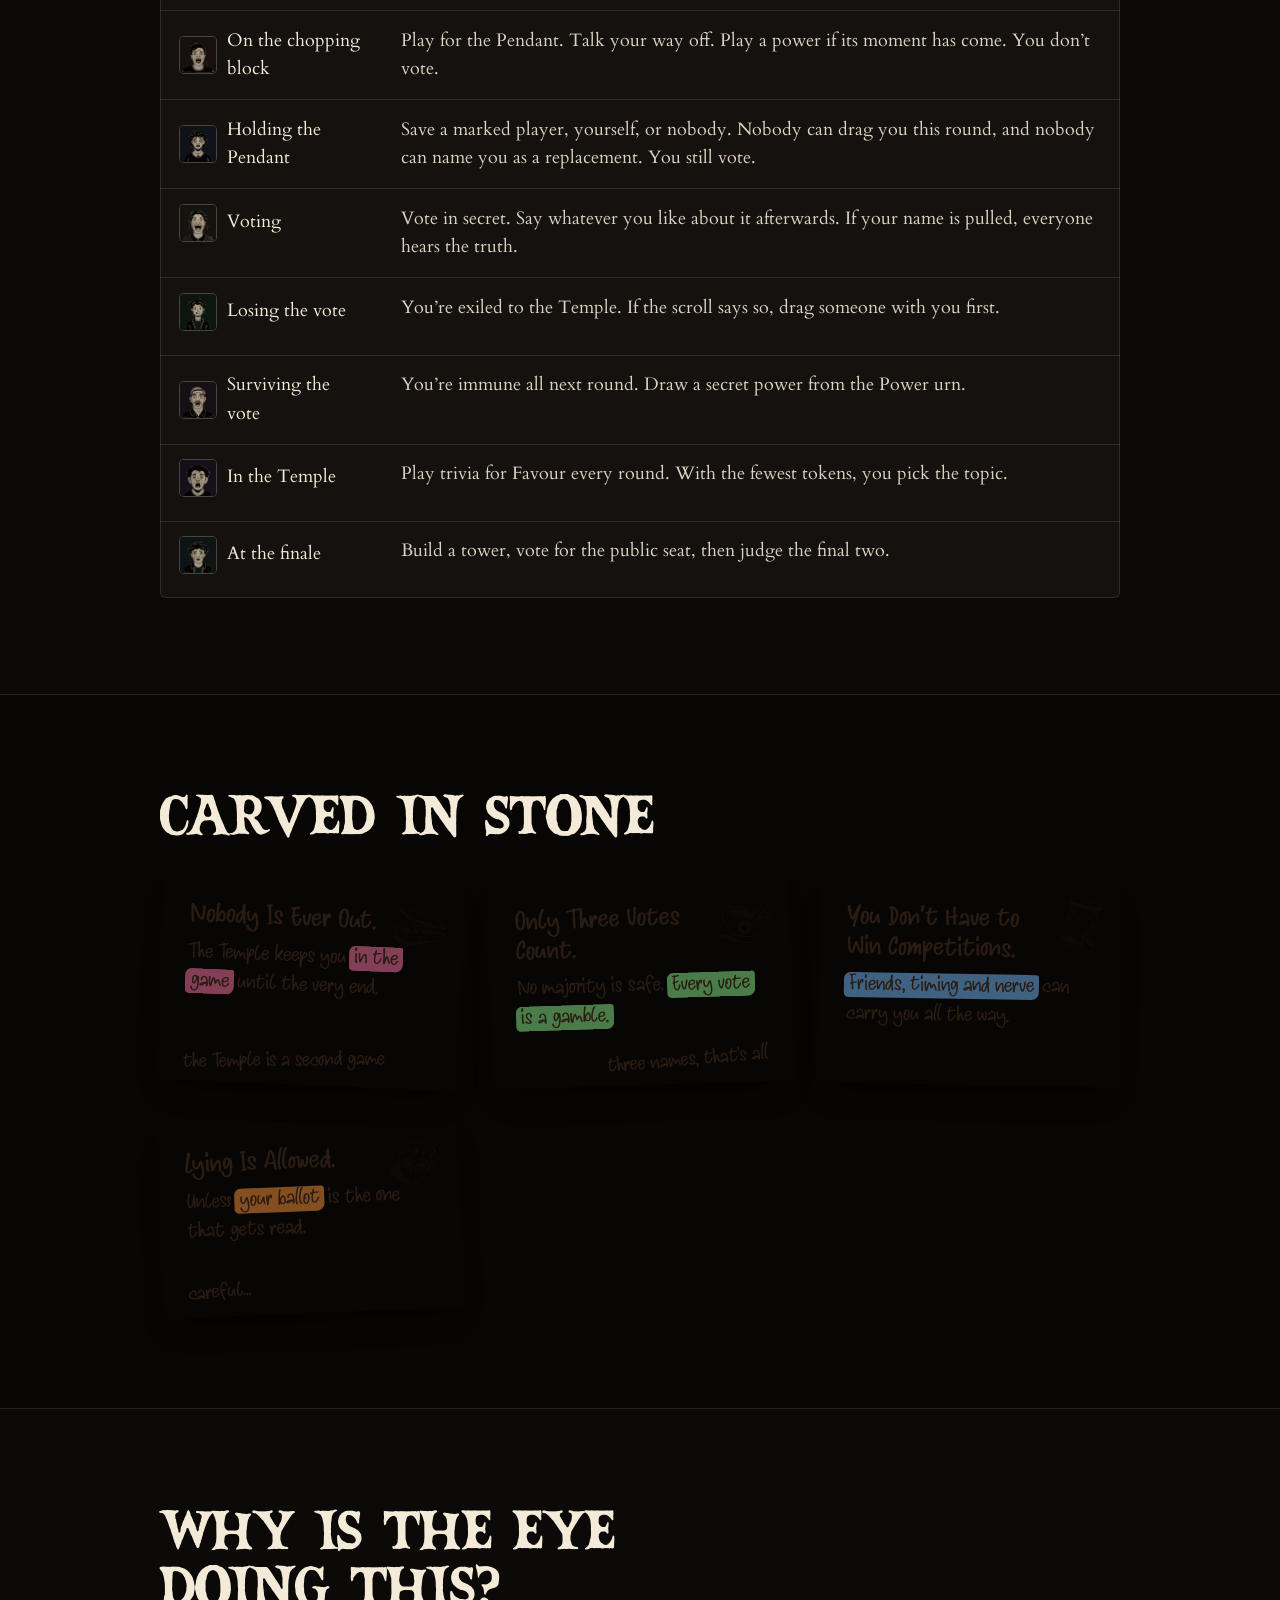
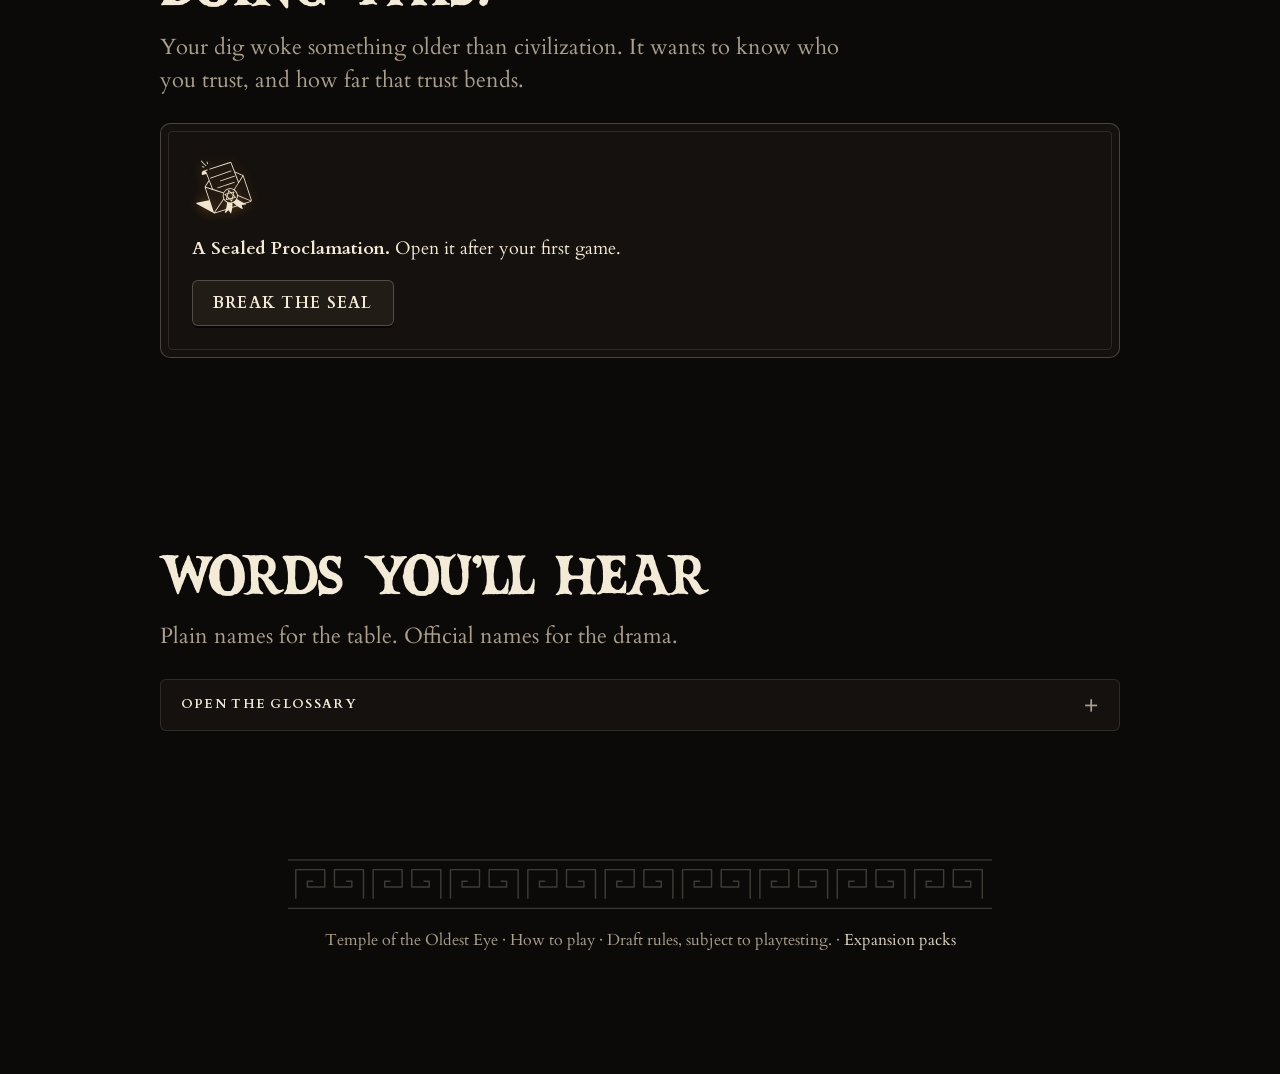
